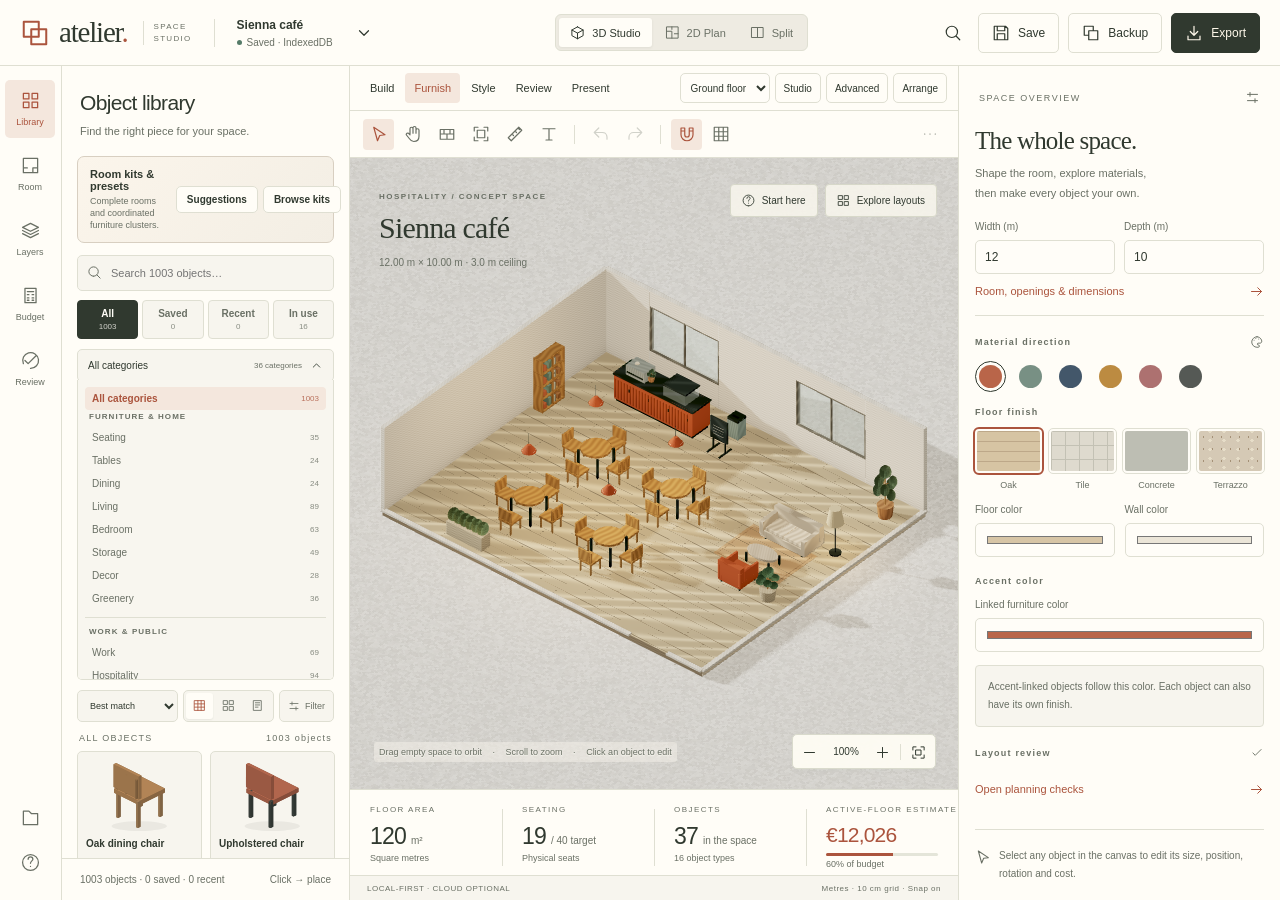
==== index.html @ ac1b15c0 "Publish Atelier Space Studio 12.1.1" ====
<!doctype html>
<html lang="en">
<head><meta charset="utf-8"><meta name="viewport" content="width=device-width, initial-scale=1, viewport-fit=cover"><meta name="theme-color" content="#f7f5ee"><meta name="description" content="Atelier Space Studio 12.1.1 — Usability & Workflow Release with hardened project recovery, export preflight, accessibility, context actions, keyboard consistency, mobile refinement and release diagnostics while preserving backwards-compatible V10 projects."><title>Atelier — Space Studio 12.1.1</title><link rel="icon" href="data:image/svg+xml,%3Csvg xmlns='http://www.w3.org/2000/svg' viewBox='0 0 64 64'%3E%3Crect width='64' height='64' rx='12' fill='%23b96549'/%3E%3Cpath d='M14 14h25v25H14zM26 26h25v25H26z' fill='none' stroke='%23fff7e6' stroke-width='3'/%3E%3C/svg%3E"><style>:root{--paper:#f7f5ee;--surface:#fffdf7;--muted:#eeebe2;--ink:#30392f;--sub:#6a7065;--line:#dfdfd2;--accent:#ab543d;--accent-soft:#f4e7dd;--good:#557b68;--danger:#a54634;--shadow:0 8px 30px #30392f12;font-family:Arial,'Helvetica Neue',sans-serif;font-size:13px;color:var(--ink);font-synthesis:none;color-scheme:light}
*{box-sizing:border-box}html,body{margin:0;height:100%;overflow:hidden}body{background:var(--paper)}button,input,select,textarea{font:inherit}button{color:inherit;cursor:pointer}button,a,input,select,textarea{touch-action:manipulation}button{border:0;background:none}button:disabled{opacity:.3;cursor:not-allowed}button:not(:disabled):hover{background-color:var(--muted)}button:focus-visible,a:focus-visible,input:focus-visible,select:focus-visible,textarea:focus-visible,canvas:focus-visible,svg[tabindex]:focus-visible{outline:2px solid var(--accent);outline-offset:3px}input,select,textarea{min-width:0;width:100%;border:1px solid var(--line);border-radius:5px;background:#fffdf8;color:var(--ink);padding:9px 10px;outline-offset:1px}input[type=checkbox]{width:16px;height:16px;accent-color:var(--accent)}input[type=color]{height:34px;padding:3px;width:100%}textarea{resize:vertical;min-height:90px;line-height:1.65}select{cursor:pointer}input[type=number]{font-variant-numeric:tabular-nums}svg{vertical-align:middle;flex-shrink:0}a{color:inherit;text-decoration:none}h1,h2,h3,p{margin:0}h2{font-size:27px;font-weight:500;letter-spacing:-.8px}h3{font-size:15px;font-weight:600}small{font-size:11px}.muted{color:var(--sub)}.tiny{font-size:10px;line-height:1.5}.eyebrow{font-size:9px;font-weight:700;letter-spacing:1.6px;color:var(--sub)}.mono{font-variant-numeric:tabular-nums;letter-spacing:-.2px}.btn{display:inline-flex;align-items:center;justify-content:center;gap:8px;padding:10px 13px;border:1px solid var(--line);border-radius:5px;font-size:12px;font-weight:500;background:var(--surface);min-height:37px;white-space:nowrap}.btn.primary{background:var(--ink);border-color:var(--ink);color:#fff9eb}.btn.primary:hover{background:#46503e}.btn.accent{background:var(--accent);border-color:var(--accent);color:white}.btn.danger{color:var(--danger)}.btn.full{width:100%}.icon-btn{display:inline-flex;align-items:center;justify-content:center;width:32px;height:32px;border-radius:5px;flex-shrink:0}.divider{height:1px;background:var(--line);margin:18px 0}.app{height:100vh;height:100dvh;display:flex;flex-direction:column}.topbar{display:flex;align-items:center;height:66px;flex-shrink:0;border-bottom:1px solid var(--line);background:var(--surface);padding:0 20px;gap:22px;z-index:21}.brand{display:flex;align-items:center;gap:9px;white-space:nowrap}.brand>span:nth-child(2){font-family:Georgia,serif;font-size:29px;letter-spacing:-1.2px;line-height:1}.brand-dot{color:var(--accent)}.brand small{font-size:8px;letter-spacing:1.3px;line-height:1.5;border-left:1px solid var(--line);padding-left:10px;margin-left:6px;color:var(--sub)}#logo{color:var(--accent)}.top-divider{width:1px;height:28px;background:var(--line)}.project-switch{display:flex;align-items:center;gap:22px;min-width:190px;text-align:left;padding:7px 0;border-radius:4px}.project-switch-label{display:flex;flex-direction:column;gap:5px}.project-switch strong{font-size:12px;font-weight:600;max-width:210px;white-space:nowrap;overflow:hidden;text-overflow:ellipsis}.project-switch-label>span{font-size:10px;color:var(--sub)}#save-status.ok:before{content:'';display:inline-block;width:5px;height:5px;background:var(--good);border-radius:50%;margin:0 5px 1px 0}#save-status.error{color:var(--danger)}.view-switch{display:flex;margin-left:auto;margin-right:auto;gap:2px;background:var(--muted);border:1px solid var(--line);padding:3px;border-radius:6px}.view-switch button{display:flex;align-items:center;justify-content:center;gap:7px;padding:7px 11px;font-size:11px;white-space:nowrap;border-radius:3px;color:var(--sub)}.view-switch button[aria-pressed=true]{background:var(--surface);color:var(--ink);box-shadow:0 1px 3px #30392f12}.view-switch svg{width:15px;height:15px}.top-actions{display:flex;align-items:center;gap:9px}.workspace{display:grid;grid-template-columns:62px 264px minmax(0,1fr) 284px;flex:1;min-height:0}.rail{background:var(--surface);border-right:1px solid var(--line);display:flex;flex-direction:column;justify-content:space-between;padding:14px 5px 12px;z-index:20}.rail button{width:50px;min-height:58px;border-radius:5px;display:flex;align-items:center;justify-content:center;flex-direction:column;gap:7px;margin-bottom:7px;color:var(--sub);font-size:9px}.rail button.active{background:var(--accent-soft);color:var(--accent)}.rail button svg{width:19px;height:19px}.rail-bottom button{min-height:38px}.sidebar{background:var(--surface);border-right:1px solid var(--line);display:flex;flex-direction:column;min-height:0;z-index:15}.sidebar-top{display:flex;align-items:center;justify-content:space-between;padding:24px 18px 16px;flex-shrink:0}.sidebar-top h2{font-size:21px;letter-spacing:-.65px;line-height:1.2}.sidebar-top p{font-size:11px;color:var(--sub);margin-top:8px;line-height:1.5}.sidebar-content{flex:1;min-height:0;overflow:auto;padding:0 15px 15px;scrollbar-width:thin;scrollbar-color:#c9cbbc transparent}.sidebar-footer{flex-shrink:0;border-top:1px solid var(--line);padding:13px 18px;color:var(--sub);font-size:10px;display:flex;align-items:center;justify-content:space-between;min-height:42px}.drawer-close{display:none}.search-field{position:relative;margin-bottom:13px}.search-field svg{position:absolute;left:10px;top:10px;color:var(--sub);width:15px;height:15px}.search-field input{padding-left:33px;background:var(--paper);height:36px;font-size:11px}.search-field .kbd{position:absolute;right:9px;top:11px;font-size:10px;color:#919689}.categories{display:flex;flex-wrap:wrap;gap:5px;margin:0 0 14px}.category{padding:6px 9px;border:1px solid transparent;border-radius:4px;font-size:10px;line-height:1.1;color:var(--sub)}.category.active{background:var(--ink);color:var(--surface)}.category:not(.active){background:var(--paper)}.library-subhead{display:flex;align-items:center;justify-content:space-between;font-size:9px;letter-spacing:1.25px;margin:15px 2px 10px;color:var(--sub)}.library-grid{display:grid;grid-template-columns:1fr 1fr;gap:8px}.asset{content-visibility:auto;contain-intrinsic-size:122px 122px;position:relative;border:1px solid var(--line);border-radius:5px;background:var(--paper);min-width:0;transition:border-color .12s}.asset.selected{border-color:var(--accent);box-shadow:0 0 0 1px var(--accent)}.asset-main{display:block;width:100%;padding:0 8px 9px;text-align:left;border-radius:5px;min-width:0}.asset-main:hover{background:#edece2}.asset-main>svg{width:100%;height:81px;margin:3px 0 1px}.asset-thumb-placeholder{display:block;height:81px;margin:3px 0 1px;border-radius:4px;background:linear-gradient(135deg,#ebe9df,#f4f2e9 52%,#e5e3d8)}.asset-name{display:block;font-size:10px;font-weight:600;line-height:1.35;min-height:27px;margin-top:1px;word-break:normal}.asset-meta{display:flex;justify-content:space-between;align-items:center;font-size:9px;color:var(--sub);gap:2px;margin-top:2px}.favorite{position:absolute;right:4px;top:3px;width:24px;height:24px;display:flex;align-items:center;justify-content:center;color:#999e90;opacity:0;border-radius:3px}.asset:hover .favorite,.favorite.active,.favorite:focus-visible{opacity:1}.favorite.active{color:var(--accent)}.favorite.active svg{fill:var(--accent-soft)}.asset:hover{border-color:#b7bba9}.empty-state{padding:38px 12px;text-align:center;color:var(--sub);line-height:1.8;font-size:12px}.studio{min-width:0;display:flex;flex-direction:column;min-height:0;position:relative}.toolbar{height:47px;display:flex;align-items:center;padding:0 13px;gap:10px;border-bottom:1px solid var(--line);background:var(--surface);z-index:10;flex-shrink:0}.toolset{display:flex;gap:3px}.tool{width:31px;height:31px;display:flex;align-items:center;justify-content:center;border-radius:4px;color:var(--sub)}.tool.active{background:var(--accent-soft);color:var(--accent)}.toolbar-divider{width:1px;height:19px;background:var(--line);flex-shrink:0}.toolbar-right{display:flex;gap:4px;margin-left:auto}.inspector-toggle{display:none}.view-area{flex:1;min-height:0;position:relative;display:flex;background:#eeece5;overflow:hidden}.scene-pane,.plan-pane{height:100%;position:relative;flex:1;min-width:0;overflow:hidden}.scene-pane canvas,.plan-pane>svg{width:100%;height:100%;display:block;touch-action:none}.scene-preview{position:absolute;inset:0;width:100%;height:100%;pointer-events:none}.plan-pane{display:none;background:#f1f0e7}.view-area[data-mode="2d"] .scene-pane{display:none}.view-area[data-mode="2d"] .plan-pane{display:block}.view-area[data-mode=split] .scene-pane,.view-area[data-mode=split] .plan-pane{display:block;width:50%}.view-area[data-mode=split] .plan-pane{border-left:1px solid #ced1c1}.pane-label{position:absolute;left:19px;top:19px;display:none;align-items:center;gap:6px;font-size:8px;letter-spacing:1.3px;color:var(--sub);pointer-events:none}.view-area[data-mode=split] .pane-label{display:flex}.view-area[data-mode=split] .canvas-heading{display:none}.view-area[data-mode=split] .canvas-top-actions{top:43px}.tiny-square{width:5px;height:5px;background:var(--accent)}.canvas-heading{position:absolute;left:29px;top:29px;pointer-events:none}.canvas-heading .eyebrow{font-size:8px;letter-spacing:1.5px}.canvas-heading h1{font-family:Georgia,serif;font-weight:400;font-size:30px;letter-spacing:-.8px;margin:9px 0 9px;max-width:430px;white-space:nowrap;overflow:hidden;text-overflow:ellipsis}.canvas-heading>span:last-child{font-size:10px;color:var(--sub)}.canvas-top-actions{position:absolute;right:21px;top:26px;display:flex;gap:7px}.canvas-chip{display:flex;align-items:center;gap:7px;padding:9px 11px;background:#f8f6eddd;border:1px solid #d7d8c9;border-radius:4px;font-size:10px}.canvas-chip svg{width:13px;height:13px}.canvas-bottom{position:absolute;bottom:20px;left:24px;right:22px;display:flex;justify-content:space-between;align-items:center;gap:10px;pointer-events:none}.canvas-hint{font-size:9px;color:var(--sub);text-shadow:0 1px 1px #f8f7ef;background:#f3f1e888;padding:5px;border-radius:3px}.canvas-hint span{margin:0 8px}.zoom-controls{display:flex;align-items:center;gap:1px;background:#fffdf5ed;border:1px solid #d9dacc;border-radius:5px;padding:3px;pointer-events:auto;box-shadow:0 2px 8px #38433206}.zoom-controls button{display:flex;width:27px;height:27px;align-items:center;justify-content:center;border-radius:3px}.zoom-controls button svg{width:15px;height:15px}.zoom-controls>span:not(.zoom-divider){font-size:10px;min-width:44px;text-align:center;font-variant-numeric:tabular-nums}.zoom-divider{height:16px;width:1px;background:var(--line);margin:0 3px}.active-tool-hint{position:absolute;left:50%;top:20px;transform:translateX(-50%);background:var(--ink);color:#fff9ec;padding:9px 14px;border-radius:4px;font-size:11px;max-width:75%;text-align:center;z-index:4;box-shadow:var(--shadow);pointer-events:none}.selection-tools{position:absolute;left:50%;bottom:66px;transform:translateX(-50%);display:flex;align-items:center;gap:4px;padding:5px 7px;background:var(--surface);border:1px solid var(--line);box-shadow:var(--shadow);border-radius:5px;z-index:4}.selection-tools .selection-name{font-size:10px;padding:0 8px;max-width:150px;overflow:hidden;white-space:nowrap;text-overflow:ellipsis}.selection-tools button{width:30px;height:30px;display:flex;align-items:center;justify-content:center;border-radius:3px}.selection-tools svg{width:15px;height:15px}.metrics{display:grid;grid-template-columns:repeat(4,1fr);background:var(--surface);height:86px;border-top:1px solid var(--line);flex-shrink:0}.metric{padding:15px 20px;position:relative;min-width:0}.metric+.metric:before{content:'';position:absolute;left:0;top:19px;bottom:18px;width:1px;background:var(--line)}.metric-label{font-size:8px;letter-spacing:1.45px;color:var(--sub);text-transform:uppercase;margin-bottom:9px;white-space:nowrap}.metric-value{font-size:23px;letter-spacing:-.8px;font-weight:400;white-space:nowrap}.metric-value small{font-size:10px;letter-spacing:0;color:var(--sub);margin-left:5px}.metric-note{font-size:9px;color:var(--sub);margin-top:3px}.metric-total .metric-value{color:var(--accent);font-size:21px}.metric .bar{margin-top:6px;height:3px}.statusbar{height:25px;background:var(--paper);border-top:1px solid var(--line);display:flex;align-items:center;justify-content:space-between;padding:0 17px;font-size:8px;color:var(--sub);letter-spacing:.5px;flex-shrink:0}.inspector{display:flex;flex-direction:column;background:var(--surface);border-left:1px solid var(--line);min-height:0;z-index:15}.inspector-head{padding:20px 20px 15px;display:flex;align-items:center;justify-content:space-between;font-size:9px;letter-spacing:1.5px;color:var(--sub);height:58px;flex-shrink:0}.inspector-head svg{width:15px;height:15px}.inspector-close{display:none}.inspector-content{overflow:auto;padding:0 19px 20px;scrollbar-width:thin;scrollbar-color:#c9cbbc transparent}.inspector-hero{padding:3px 0 16px}.inspector-hero h2{font-family:Georgia,serif;font-size:25px;font-weight:400;margin-bottom:9px}.inspector-hero p{font-size:11px;line-height:1.8;color:var(--sub)}.section-label{font-size:9px;font-weight:600;letter-spacing:1.2px;margin:19px 0 12px;color:var(--sub);display:flex;align-items:center;justify-content:space-between}.section-label button{font-size:10px;font-weight:400;letter-spacing:0;color:var(--accent)}.fields{display:grid;grid-template-columns:1fr 1fr;gap:12px 9px}.fields.three{grid-template-columns:repeat(3,1fr)}.field{display:flex;flex-direction:column;gap:6px;min-width:0}.field.full{grid-column:1/-1}.field>span{font-size:10px;color:var(--sub);line-height:1.4}.field input,.field select{font-size:12px;padding:8px 9px;height:34px}.field small{font-size:9px;line-height:1.6;color:var(--sub)}.data-row{display:flex;justify-content:space-between;gap:12px;padding:7px 0;font-size:11px;align-items:baseline}.data-row>span:first-child{color:var(--sub)}.data-row strong{font-weight:500;white-space:nowrap}.data-row.total{border-top:1px solid var(--line);padding-top:13px;margin-top:8px;font-size:14px}.bar{height:4px;background:#e4e5d9;border-radius:2px;overflow:hidden}.bar>span{height:100%;display:block;background:var(--accent)}.note{font-size:10px;line-height:1.8;color:var(--sub);padding:12px;background:var(--paper);border:1px solid var(--line);border-radius:4px;margin-top:13px}.note.warning{border-color:#d5b39f;background:#f6eae0;color:#865136}.note>strong{color:var(--ink)}.palette-list{display:flex;gap:9px;margin-bottom:8px}.palette-swatch{width:31px;height:31px;border-radius:50%;padding:3px;display:flex;border:1px solid transparent}.palette-swatch.active{border-color:var(--ink)}.palette-swatch span{display:block;width:100%;height:100%;border-radius:50%}.finish-list{display:grid;grid-template-columns:repeat(4,1fr);gap:7px}.finish{display:flex;flex-direction:column;gap:7px;align-items:center;padding:0;border-radius:3px;font-size:9px;color:var(--sub)}.finish-sample{display:block;width:100%;height:44px;border:2px solid var(--surface);outline:1px solid var(--line);border-radius:4px;background:#d0b895}.finish.active .finish-sample{outline:2px solid var(--accent)}.finish[data-finish=oak] .finish-sample{background:repeating-linear-gradient(0deg,#d6c4a3 0 9px,#bda889 9px 10px)}.finish[data-finish=tile] .finish-sample{background-color:#dedace;background-image:linear-gradient(#c3c1b4 1px,transparent 1px),linear-gradient(90deg,#c3c1b4 1px,transparent 1px);background-size:14px 14px}.finish[data-finish=concrete] .finish-sample{background:#bdbeb3}.finish[data-finish=terrazzo] .finish-sample{background-color:#d5c9b5;background-image:radial-gradient(#a49076 1px,transparent 1px),radial-gradient(#e6ddc8 2px,transparent 2px);background-size:9px 12px,14px 9px;background-position:0 0,4px 5px}.color-pair{display:grid;grid-template-columns:1fr 1fr;gap:10px;margin-top:13px}.check-row{display:flex;align-items:center;gap:8px;font-size:11px;color:var(--sub);padding:8px 0}.object-hero{display:flex;gap:8px;align-items:center;margin-bottom:12px}.object-hero>svg{width:91px;height:77px;background:var(--paper);border-radius:4px}.object-hero>div{min-width:0}.object-hero h3{font-size:14px;line-height:1.5;font-weight:500}.object-hero p{font-size:10px;color:var(--sub);margin-top:6px;line-height:1.5}.action-row{display:flex;gap:7px;margin-top:13px}.action-row>.btn{flex:1;font-size:10px;padding:8px}.hint-block{display:flex;gap:8px;align-items:flex-start;margin-top:22px;padding-top:17px;border-top:1px solid var(--line);color:var(--sub);font-size:10px;line-height:1.8}.hint-block svg{margin-top:2px;width:16px;height:16px}.layer-filters{display:flex;flex-direction:column;gap:5px;margin-bottom:16px}.layer-filter{display:flex;align-items:center;justify-content:space-between;padding:9px 10px;background:var(--paper);border-radius:4px;font-size:11px}.layer-filter.off{opacity:.5}.layer-filter span{display:flex;gap:8px;align-items:center}.layer-filter svg{width:14px;height:14px}.object-row{display:flex;gap:5px;align-items:center;border-bottom:1px solid var(--line);padding:5px 0}.object-row.selected{background:var(--accent-soft)}.object-row-main{flex:1;min-width:0;text-align:left;padding:8px 6px;display:flex;align-items:center;gap:7px}.object-row-main strong{font-size:10px;font-weight:500;display:block;overflow:hidden;text-overflow:ellipsis;white-space:nowrap}.object-row-main small{font-size:9px;display:block;color:var(--sub);margin-top:5px}.object-row-main>span{min-width:0}.object-row .icon-btn{width:25px;height:30px}.object-row .icon-btn svg{width:13px;height:13px}.object-dot{width:8px;height:8px;border-radius:2px;flex-shrink:0}.issue{padding:12px 10px;border:1px solid #dcc6b4;border-radius:4px;margin:9px 0;background:#f9f2e8;cursor:pointer;text-align:left;display:block;width:100%}.issue strong{display:block;font-size:11px;line-height:1.6;font-weight:500}.issue p{font-size:10px;line-height:1.65;margin-top:5px;color:var(--sub)}.issue .tag{font-size:8px;letter-spacing:1px;color:#9b644b;margin-bottom:6px;display:block;text-transform:uppercase}.opening-row{display:flex;align-items:center;gap:4px;border-bottom:1px solid var(--line);padding:7px 0}.opening-row>.opening-main{flex:1;text-align:left;padding:4px 1px}.opening-row strong{font-weight:500;font-size:11px;display:block}.opening-row small{display:block;font-size:9px;color:var(--sub);margin-top:5px}.budget-schedule{margin-top:15px}.budget-item{display:flex;justify-content:space-between;gap:8px;padding:7px 0;font-size:10px;border-bottom:1px solid var(--line);line-height:1.5}.budget-item>span:first-child{max-width:145px}.budget-item>span:last-child{white-space:nowrap}.info-link{display:flex;justify-content:space-between;align-items:center;font-size:11px;color:var(--accent);padding:10px 0;width:100%;text-align:left}.select-grid{display:grid;grid-template-columns:1fr 1fr;gap:7px}.select-grid .btn{font-size:10px;padding:8px 3px}.kbd{font:10px Arial;padding:2px 4px;background:#eeeee4;border:1px solid var(--line);border-radius:3px;color:var(--sub);white-space:nowrap}.shortcut-row{display:flex;justify-content:space-between;gap:15px;border-bottom:1px solid var(--line);padding:12px 0;font-size:12px}.drawer-backdrop{display:none}.mobile-nav{display:none}dialog{width:min(840px,calc(100vw - 36px));max-height:calc(100dvh - 48px);padding:0;border:1px solid var(--line);border-radius:9px;background:var(--surface);color:var(--ink);box-shadow:0 25px 90px #20271f42;overflow:auto}dialog::backdrop{background:#31382b70;backdrop-filter:blur(3px)}.dialog-header{display:flex;justify-content:space-between;align-items:flex-start;gap:20px;padding:26px 28px 20px;border-bottom:1px solid var(--line);position:sticky;top:0;background:var(--surface);z-index:2}.dialog-header h2{margin-top:10px}.dialog-header .icon-btn{margin-top:2px}.dialog-content{padding:22px 28px 28px}.dialog-content .lead{color:var(--sub);font-size:12px;line-height:1.8;margin-bottom:19px}.dialog-actions{display:flex;gap:10px;justify-content:flex-end;margin-top:24px}.template-grid{display:grid;grid-template-columns:repeat(3,1fr);gap:13px}.template-card{border:1px solid var(--line);border-radius:5px;overflow:hidden;display:block;text-align:left;padding:0;background:var(--paper)}.template-card .template-preview{display:block;width:100%;height:129px;padding:10px;background:#efede2;border-bottom:1px solid var(--line)}.template-card svg{width:100%;height:100%}.template-card .template-info{padding:13px;display:block}.template-card strong{display:block;font-size:12px;font-weight:500;line-height:1.5}.template-card small{font-size:9px;color:var(--sub);display:block;line-height:1.6;margin-top:5px}.template-card .tag{font-size:8px;letter-spacing:1px;color:var(--accent);display:block;margin-bottom:5px}.project-card{border:1px solid var(--line);border-radius:5px;padding:13px;display:flex;align-items:center;gap:18px;margin-top:11px}.project-card svg{width:90px;height:70px;flex-shrink:0}.project-card-main{flex:1;min-width:0}.project-card strong{font-size:13px;font-weight:500;line-height:1.5}.project-card p{font-size:10px;color:var(--sub);margin-top:6px;line-height:1.7}.project-card-actions{display:flex;gap:7px}.export-grid{display:grid;grid-template-columns:1fr 1fr;gap:12px}.export-option{display:flex;text-align:left;gap:13px;border:1px solid var(--line);padding:18px 15px;border-radius:5px;background:var(--paper);min-width:0}.export-option>svg{width:23px;height:23px;color:var(--accent);margin-top:2px}.export-option strong{display:block;font-size:13px;font-weight:500}.export-option small{display:block;font-size:10px;line-height:1.7;color:var(--sub);margin-top:7px}.compare-table{width:100%;border-collapse:collapse;margin-top:20px;font-size:12px}.compare-table th,.compare-table td{padding:13px 10px;text-align:left;border-bottom:1px solid var(--line);line-height:1.5}.compare-table th{font-weight:500;background:var(--paper)}.command-list{display:flex;flex-direction:column;margin-top:16px;max-height:420px;overflow:auto}.command{display:flex;align-items:center;text-align:left;gap:12px;padding:13px;border-radius:4px;min-height:43px}.command span{flex:1}.command svg{width:17px;height:17px;color:var(--sub)}.toast{position:fixed;bottom:40px;left:50%;transform:translateX(-50%) translateY(150%);opacity:0;pointer-events:none;background:var(--ink);color:var(--surface);border-radius:5px;padding:12px 18px;max-width:min(540px,90vw);font-size:12px;line-height:1.6;z-index:100;box-shadow:var(--shadow);transition:opacity .18s,transform .18s}.toast.show{opacity:1;transform:translateX(-50%) translateY(0)}[hidden]{display:none!important}.webgl-message{position:absolute;left:10%;right:10%;top:45%;padding:20px;line-height:1.7;background:var(--surface);border:1px solid var(--line);border-radius:5px;font-size:13px}
@media(min-width:1500px){.workspace{grid-template-columns:64px 280px minmax(0,1fr) 294px}.sidebar-top{padding-left:21px}.sidebar-content{padding-left:18px;padding-right:18px}.asset-main>svg{height:89px}.canvas-heading{top:32px;left:34px}.metrics{height:91px}.metric{padding:17px 24px}}
@media(max-width:1250px){.workspace{grid-template-columns:58px 244px minmax(0,1fr)}.inspector{display:none;position:fixed;top:66px;right:0;bottom:0;width:294px;box-shadow:-7px 0 35px #30392f15;z-index:32}.show-inspector .inspector{display:flex}.inspector-toggle{display:flex}.inspector-close{display:flex}.inspector-mark{display:none}.show-inspector .drawer-backdrop{display:block}.topbar{gap:14px;padding:0 16px}.brand small{display:none}.project-switch{min-width:160px}.top-divider{display:none}.view-switch button{padding:7px 9px}.canvas-hint{max-width:50%;line-height:1.7}.drawer-backdrop{position:fixed;inset:66px 0 0;background:#31382b25;z-index:30}.metric{padding:15px}.metric-value{font-size:22px}.search-command{display:none}}
@media(max-width:920px){.topbar{gap:10px}.project-switch{min-width:130px;gap:10px}.project-switch strong{max-width:150px}.brand>span:nth-child(2){font-size:26px}.brand #logo{display:none}.view-switch button{padding:7px 9px}.view-switch svg{display:none}.top-actions .backup-button{display:none}.canvas-heading h1{font-size:26px}.canvas-top-actions{top:110px;right:18px}.metrics{height:78px}.metric{padding:14px 11px}.metric-value{font-size:20px}.metric-value small{font-size:9px}.metric-total .metric-value{font-size:18px}.canvas-hint{display:none}.canvas-bottom{justify-content:flex-end}.toolbar{padding:0 10px;gap:7px}.toolset{gap:2px}.tool{width:29px}.canvas-heading{left:22px;top:25px}}
@media(max-width:760px){.topbar{height:59px;padding:0 12px;gap:10px}.brand>span:nth-child(2){font-size:25px}.project-switch{flex:1;min-width:0;gap:5px}.project-switch strong{max-width:145px;font-size:11px}.project-switch-label{gap:4px}.project-switch-label>span{font-size:9px}.top-actions .btn{padding:8px 10px;min-height:35px}.top-actions .btn svg{width:15px}.top-actions .btn span:last-child{display:none}.view-switch{margin:0;gap:0;padding:2px}.view-switch button{padding:8px;font-size:10px}.view-switch button span:last-child{font-size:0}.view-switch button span:last-child:after{font-size:10px;content:'3D'}.view-switch button[data-view='2d'] span:last-child:after{content:'2D'}.split-button{display:none!important}.workspace{grid-template-columns:minmax(0,1fr)}.rail{display:none}.sidebar{display:none;position:fixed;top:59px;left:0;bottom:62px;width:min(310px,88vw);z-index:33;box-shadow:8px 0 30px #30392f20}.show-library .sidebar{display:flex}.show-library .drawer-backdrop{display:block}.drawer-close{display:flex}.drawer-backdrop{top:59px;bottom:62px;z-index:30}.inspector{top:59px;bottom:62px;z-index:33;width:min(315px,88vw)}.toolbar{height:47px;gap:8px;padding:0 10px}.tool{width:32px;height:34px}.toolbar-divider{margin:0 1px}.toolbar .toolset{gap:3px}.toolbar-right{gap:0}.toolbar-right>.tool:last-child{display:none}.metrics{height:70px}.metric{padding:12px 13px}.metric-label{font-size:7px;letter-spacing:1px;margin-bottom:7px}.metric-value{font-size:19px}.metric-value small{font-size:8px;display:none}.metric-total .metric-value{font-size:18px}.metric-note{font-size:8px}.metric .bar{display:none}.metrics .metric+.metric:before{top:14px;bottom:14px}.statusbar{height:22px;padding:0 12px;font-size:7px;letter-spacing:.2px}.mobile-nav{display:flex;align-items:center;justify-content:space-around;height:62px;flex-shrink:0;background:var(--surface);border-top:1px solid var(--line);padding-bottom:env(safe-area-inset-bottom,0px);z-index:35}.mobile-nav button{display:flex;align-items:center;justify-content:center;flex-direction:column;gap:5px;font-size:8px;width:57px;height:52px;color:var(--sub);border-radius:4px}.mobile-nav button.active{color:var(--accent);background:var(--accent-soft)}.mobile-nav svg{width:19px;height:19px}.canvas-heading{top:24px;left:21px}.canvas-heading h1{font-size:28px;margin:8px 0}.canvas-heading .eyebrow{font-size:7px}.canvas-heading>span:last-child{font-size:9px}.canvas-top-actions{top:auto;bottom:20px;right:auto;left:14px}.canvas-chip{padding:8px 9px;font-size:9px}.canvas-chip svg{width:12px;height:12px}.canvas-bottom{right:14px;bottom:20px;left:auto}.zoom-controls{padding:2px}.zoom-controls button{width:25px;height:26px}.zoom-controls>span:not(.zoom-divider){min-width:36px;font-size:9px}.selection-tools{bottom:66px;max-width:96%;gap:1px}.selection-tools .selection-name{font-size:9px;max-width:115px}.selection-tools button{width:30px;height:33px}.active-tool-hint{top:115px;max-width:85%;font-size:10px;padding:9px 12px;white-space:normal}.template-grid{grid-template-columns:1fr 1fr;gap:9px}.template-card .template-preview{height:106px}.template-card .template-info{padding:10px}.template-card strong{font-size:11px}.template-card small{font-size:9px}.dialog-header{padding:20px 18px 16px}.dialog-header h2{font-size:23px}.dialog-content{padding:18px}.export-grid{grid-template-columns:1fr}.export-option{padding:14px}.project-card{gap:10px;flex-wrap:wrap}.project-card svg{width:65px;height:54px}.project-card-actions{margin-left:auto}.project-card-actions .btn{font-size:10px;padding:7px 9px}.toast{bottom:79px;font-size:11px}.favorite{opacity:1}.asset-main>svg{height:90px}.fields .field input{min-height:38px}.category{padding:8px 10px}.inspector-head{height:60px}.icon-btn{min-width:34px;min-height:34px}dialog{width:calc(100vw - 24px);max-height:calc(100dvh - 28px)}.sidebar-top{padding:21px 18px 16px}.view-area[data-mode=split] .scene-pane{display:none}.view-area[data-mode=split] .plan-pane{width:100%}.view-area[data-mode=split] .pane-label{display:none}}
@media(max-width:380px){.toolbar{gap:4px;padding:0 5px}.toolbar-divider{margin:0}.tool{width:30px}.toolbar .toolset{gap:1px}.metric{padding:12px 9px}.metric-value{font-size:17px}.metric-total .metric-value{font-size:16px}.canvas-chip{font-size:8px;gap:4px}.brand>span:nth-child(2){font-size:23px}.project-switch strong{max-width:110px}.topbar{gap:8px}}
@media(prefers-reduced-motion:reduce){*,*:before,*:after{transition:none!important;animation:none!important;scroll-behavior:auto!important}}
.sr-only{position:absolute;width:1px;height:1px;padding:0;margin:-1px;overflow:hidden;clip:rect(0,0,0,0);white-space:nowrap;border:0}.dialog-intro{color:var(--sub);font-size:13px;line-height:1.65;margin:0 0 22px}.dialog-actions{display:flex;justify-content:flex-end;gap:9px;margin-top:24px}.form-error{color:var(--danger);font-size:12px;line-height:1.5}.check-line{display:flex;align-items:center;gap:10px;font-size:12px;line-height:1.5;margin:15px 0}.check-line input{accent-color:var(--accent);width:16px;height:16px}.template-grid{display:grid;grid-template-columns:repeat(3,minmax(0,1fr));gap:14px}.template-option{text-align:left;background:var(--paper);border:1px solid var(--line);padding:12px;cursor:pointer;color:var(--ink);border-radius:5px}.template-option:hover{border-color:var(--accent)}.template-preview{height:155px;background:#ede8db;margin:-5px -5px 14px;overflow:hidden}.template-preview>svg{width:100%;height:100%;display:block}.template-option strong{display:block;font-family:Georgia,serif;font-weight:400;font-size:22px;margin:7px 0}.template-option small{display:block;color:var(--sub);font-size:11px}.project-list{display:grid;gap:8px}.project-card{padding:15px;border:1px solid var(--line);display:flex;align-items:center;justify-content:space-between;gap:16px;border-radius:4px}.project-card p{margin:6px 0;font-size:12px;color:var(--sub)}.project-card small{color:var(--sub);font-size:10px}.project-card .action-row{margin:0;flex-shrink:0}.compare-previews{display:grid;grid-template-columns:1fr 1fr;gap:14px}.compare-previews>div{min-width:0}.compare-previews svg{width:100%;height:230px}.compare-table{width:100%;border-collapse:collapse;margin-top:12px;font-size:12px}.compare-table td,.compare-table th{padding:14px 10px;border-bottom:1px solid var(--line);text-align:left}.compare-table th{font-weight:600}.export-grid{display:grid;grid-template-columns:repeat(2,minmax(0,1fr));gap:12px}.export-option{border:1px solid var(--line);background:var(--paper);padding:20px;text-align:left;cursor:pointer;border-radius:5px;display:flex;flex-direction:column;gap:11px;color:var(--ink)}.export-option:hover{border-color:var(--accent);background:#f0ece1}.export-option strong{font-size:15px}.export-option span{font-size:12px;color:var(--sub);line-height:1.5}.command-results{display:grid;gap:2px;max-height:53vh;overflow-y:auto}.command-item{display:flex;align-items:center;gap:12px;padding:14px 10px;background:transparent;border:0;cursor:pointer;text-align:left;color:var(--ink)}.command-item:hover,.command-item:focus-visible{background:var(--cream)}.command-item span{flex:1;font-size:13px}.command-item small{font-size:9px;letter-spacing:.05em;color:var(--sub)}.shortcut-grid{display:grid;grid-template-columns:1fr 1fr;gap:0 24px}.shortcut-grid>div{display:flex;align-items:center;justify-content:space-between;gap:10px;padding:12px 0;border-bottom:1px solid var(--line);font-size:11px}.shortcut-grid kbd{font-size:11px;white-space:nowrap}.shortcut-grid span{color:var(--sub);text-align:right}#export-progress{font-size:12px;color:var(--accent);padding-top:8px}dialog p{line-height:1.6;font-size:13px}@media(max-width:760px){.template-grid{grid-template-columns:1fr 1fr}.template-preview{height:120px}.template-option strong{font-size:18px}.project-card{align-items:flex-start;flex-direction:column}.export-option{padding:14px}.shortcut-grid{grid-template-columns:1fr}.compare-previews svg{height:140px}.compare-table td,.compare-table th{padding:10px 6px;font-size:11px}}@media(max-width:400px){.export-grid{grid-template-columns:1fr}.template-option small{font-size:10px}}

:root{--cream:var(--paper)}

@media(min-width:761px){.view-area[data-mode="2d"] .canvas-heading{display:none}.view-area[data-mode="2d"] .pane-label{display:flex}.view-area[data-mode="2d"] .canvas-top-actions{top:auto;bottom:20px;left:20px;right:auto}.view-area[data-mode="2d"] .canvas-hint{display:none}}@media(max-width:760px){.toolbar{overflow-x:auto;scrollbar-width:none}.toolbar>*{flex-shrink:0}.mobile-nav button{min-width:44px}}
.view-area[data-mode="2d"] .canvas-bottom{left:auto;right:20px}
/* Studio 4: precision workflows, realtime realism controls, architectural editors, accessible dense tables. */
.modebar{display:flex;align-items:center;justify-content:space-between;gap:8px;padding:7px 11px;background:var(--surface);border-bottom:1px solid var(--line);flex-shrink:0;min-height:44px}.studio-modes{display:flex;gap:2px}.studio-modes button{font-size:11px;min-height:30px;padding:6px 9px;border-radius:4px}.studio-modes button[aria-pressed=true]{background:var(--accent-soft);color:var(--accent)}.floor-switch{display:flex;gap:5px;align-items:center;min-width:0}.floor-switch select{max-width:145px;font-size:10px;padding:6px;min-height:30px}.floor-switch .btn{font-size:10px;min-height:30px;padding:5px 8px}.studio-block{margin:15px 0;padding:14px 0;border-top:1px solid var(--line)}.studio-button-grid{display:grid;grid-template-columns:repeat(2,minmax(0,1fr));gap:7px;margin:15px 0}.studio-button-grid .btn{white-space:normal;line-height:1.5;min-height:41px;text-align:left;justify-content:flex-start;font-size:11px}.studio-summary{padding:15px;background:var(--muted);border:1px solid var(--line);border-radius:6px;display:flex;flex-direction:column;gap:7px;font-size:13px;margin-bottom:15px}.studio-summary span{font-size:11px;color:var(--sub)}.workflow-group{margin:16px 0 20px}.workflow-group:first-of-type{margin-top:10px}.workflow-group-head{display:flex;align-items:flex-start;justify-content:space-between;gap:10px;margin:0 2px 8px}.workflow-group-head h3{font-size:12px;letter-spacing:.1px}.workflow-group-head p{max-width:150px;font-size:9px;line-height:1.45;color:var(--sub);text-align:right}.workflow-group .studio-button-grid{margin:8px 0}.workflow-callout{padding:12px 13px;border:1px solid var(--line);border-radius:6px;background:var(--paper);margin:10px 0 16px}.workflow-callout strong{display:block;font-size:11px;margin-bottom:5px}.workflow-callout p{font-size:10px;line-height:1.55;color:var(--sub)}.save-explainer{display:grid;grid-template-columns:repeat(3,minmax(0,1fr));gap:9px;margin:14px 0}.save-explainer article{border:1px solid var(--line);border-radius:6px;background:var(--paper);padding:11px}.save-explainer strong{display:block;font-size:11px;margin-bottom:5px}.save-explainer p{font-size:10px;line-height:1.55;color:var(--sub)}.material-grid{display:grid;grid-template-columns:repeat(2,minmax(0,1fr));gap:8px;margin-top:15px}.material-tile{text-align:left;min-width:0;border:1px solid var(--line);border-radius:5px;padding:6px;background:var(--paper)}.material-tile>span{height:48px;display:block;border-radius:3px;margin-bottom:6px}.material-tile strong{font-size:10px;display:block;line-height:1.45}.material-tile small{display:block;font-size:9px;color:var(--sub);margin-top:3px}.mat-wood{background-image:repeating-linear-gradient(1deg,transparent 0 5px,#403e3820 6px 7px)}.mat-fabric{background-image:repeating-linear-gradient(90deg,#ffffff12 0 1px,transparent 1px 3px),repeating-linear-gradient(0deg,#00000012 0 1px,transparent 1px 3px)}.mat-metal{background-image:linear-gradient(115deg,#ffffff60,transparent,#00000020)}.studio-cards{display:grid;grid-template-columns:repeat(2,minmax(0,1fr));gap:12px}.studio-cards article{border:1px solid var(--line);padding:17px;border-radius:6px;background:var(--paper)}.studio-cards article h3{font-size:16px;margin-bottom:10px}.studio-cards article p{margin:8px 0;color:var(--sub);font-size:12px;line-height:1.6}.studio-cards .btn{font-size:10px;min-height:35px;margin:4px 2px 0 0;white-space:normal}.studio-cards svg{width:100%;height:190px;margin:10px 0}.comparison-grid{display:grid;grid-template-columns:1fr 1fr;gap:15px}.comparison-grid section{min-width:0}.comparison-grid svg{width:100%;height:260px;border:1px solid var(--line);border-radius:5px;background:#eeeade}.comparison-grid h3{margin-bottom:10px}.history-list>div{display:flex;gap:18px;padding:12px 4px;border-bottom:1px solid var(--line);font-size:12px}.history-list time{font-variant-numeric:tabular-nums;color:var(--sub);flex-shrink:0}.history-list strong{font-weight:500}.table-scroll{overflow:auto;max-height:55vh;border:1px solid var(--line);border-radius:6px}.studio-table{border-collapse:collapse;width:100%;font-size:12px}.studio-table th{position:sticky;top:0;background:var(--muted);text-align:left;padding:10px;z-index:1}.studio-table td{padding:4px;border-bottom:1px solid var(--line)}.studio-table input{min-width:90px;padding:8px;font-size:11px}.studio-table td:first-child input{min-width:185px}.command-examples{display:grid;grid-template-columns:1fr 1fr;gap:8px;margin:18px 0}.command-examples code{font-size:11px;background:var(--muted);padding:10px;overflow-wrap:anywhere}.command-code{font-size:12px;background:var(--muted);padding:15px;max-height:40vh;overflow:auto}.review-list{max-height:52vh;overflow:auto}.review-list article,.requirements-list article{padding:16px 0;border-bottom:1px solid var(--line)}.review-list strong{font-size:13px}.review-list p{font-size:12px;line-height:1.65;color:var(--sub);margin:8px 0}.review-list .btn{font-size:10px;min-height:32px;padding:6px 10px}.mood-grid{display:grid;grid-template-columns:repeat(3,minmax(0,1fr));gap:15px}.mood-grid article>span{height:110px;display:block;border-radius:5px}.mood-grid h3{margin:12px 0 5px}.mood-grid p{font-size:12px;line-height:1.6}.guide-grid{display:grid;grid-template-columns:1fr 1fr;gap:22px;margin:20px 0}.guide-grid p{font-size:12px;line-height:1.8;margin-top:8px;color:var(--sub)}.walk-controls{position:absolute;bottom:75px;left:50%;transform:translateX(-50%);padding:9px;background:var(--surface);border:1px solid var(--line);border-radius:6px;white-space:nowrap;z-index:6}.walk-controls>span{font-size:9px;color:var(--sub);display:block;text-align:center;margin-bottom:6px}.walk-controls .btn{min-width:38px;min-height:38px;padding:8px}.presentation-mode .workspace{grid-template-columns:1fr}.presentation-mode .rail,.presentation-mode .sidebar,.presentation-mode .inspector,.presentation-mode .toolbar,.presentation-mode .metrics,.presentation-mode .statusbar{display:none!important}.presentation-mode .canvas-top-actions{display:none}.simple-mode .rail,.simple-mode .statusbar{display:none}.simple-mode .workspace{grid-template-columns:244px minmax(0,1fr) 284px}.simple-mode .studio-modes button:nth-child(4){display:none}
body[data-theme=dark]{--paper:#252624;--surface:#20221f;--muted:#30332e;--ink:#e2e1d5;--sub:#a9b0a1;--line:#43483d;--accent:#dfa58d;--accent-soft:#554039;--good:#abc79b;--danger:#e3a595;color:var(--ink)}body[data-theme=dark] input,body[data-theme=dark] select,body[data-theme=dark] textarea{background:#2c302a;color:var(--ink)}body[data-theme=dark] .btn.primary{background:#d8c5aa;color:#262b24;border-color:#d8c5aa}body[data-theme=dark] .canvas-heading,body[data-theme=dark] .canvas-bottom,body[data-theme=dark] .canvas-chip,body[data-theme=dark] .pane-label{color:#303b2d;--ink:#303b2d;--sub:#65715d}body[data-theme=dark] .asset-main:hover{background:#383c32}body[data-theme=contrast]{--paper:#fff;--surface:#fff;--muted:#e7e7e7;--ink:#000;--sub:#292929;--line:#444;--accent:#863900;--accent-soft:#ffe1c8;--danger:#940000;color:#000}body[data-theme=contrast] button{border-color:#444}body[data-theme=contrast] .canvas-hint{color:#111}
@media(max-width:1250px){.modebar{gap:4px}.studio-modes button{padding:6px 6px;font-size:10px}.floor-switch select{max-width:110px}.simple-mode .workspace{grid-template-columns:244px minmax(0,1fr)}}
@media(max-width:900px){.modebar{flex-wrap:wrap}.floor-switch{flex:1;justify-content:flex-end}.modebar .studio-modes{flex:1;justify-content:space-between}.floor-switch select{max-width:140px}.modebar{padding:6px 9px}}
@media(max-width:760px){.save-explainer{grid-template-columns:1fr}.workflow-group-head{display:block}.workflow-group-head p{max-width:none;text-align:left;margin-top:4px}.modebar{min-height:73px;gap:4px}.studio-modes{width:100%;flex-basis:100%!important}.studio-modes button{min-height:32px;font-size:11px;flex:1}.floor-switch{width:100%;justify-content:space-between}.floor-switch select{flex:1;max-width:none}.floor-switch .btn{min-height:32px;font-size:11px}.studio-cards,.comparison-grid,.guide-grid{grid-template-columns:1fr}.comparison-grid svg{height:210px}.command-examples{grid-template-columns:1fr}.mood-grid{grid-template-columns:repeat(2,minmax(0,1fr))}.simple-mode .workspace{grid-template-columns:minmax(0,1fr)}.walk-controls{bottom:75px}.studio-button-grid .btn{min-height:44px}.material-tile{min-height:95px}.studio-cards .btn{min-height:40px}.canvas-heading{top:18px}.canvas-heading h1{font-size:25px}}

/* V5 intelligence */
.score-grid{display:grid;grid-template-columns:repeat(auto-fit,minmax(120px,1fr));gap:9px;margin:14px 0 18px}.score-grid article{border:1px solid var(--line);border-radius:10px;padding:12px;background:var(--surface-2)}.score-grid strong{display:block;font-family:var(--display,Arial,sans-serif);font-size:21px;line-height:1}.score-grid p{margin:6px 0 0;color:var(--muted);font-size:11px;line-height:1.35}.review-list article.active{outline:2px solid var(--accent);outline-offset:-2px}.intelligence-heatmap{mix-blend-mode:multiply}

/* V7 dedicated viewer mode */
body.viewer-mode .rail,body.viewer-mode .sidebar,body.viewer-mode .inspector,body.viewer-mode .modebar,body.viewer-mode .toolbar,body.viewer-mode .metrics,body.viewer-mode .mobile-nav,body.viewer-mode .drawer-backdrop{display:none!important}body.viewer-mode .workspace{grid-template-columns:1fr!important}body.viewer-mode .studio{grid-column:1!important}body.viewer-mode .view-area{inset:0!important}body.viewer-mode .canvas-heading{top:18px} .connected-review{cursor:pointer}

/* V8 AI */
.ai-render-preview{border:1px solid var(--line);border-radius:14px;overflow:hidden;background:var(--paper-2);margin:10px 0 14px;min-height:180px;display:grid;place-items:center}
.ai-render-preview img{display:block;width:100%;height:auto;max-height:62vh;object-fit:contain}
.variant-mini{border-top:1px solid var(--line-soft);padding-top:10px;margin-top:10px}
.ai-operation-list{display:grid;gap:7px;margin:10px 0}.ai-operation-list code{display:block;padding:8px 10px;border-radius:8px;background:var(--paper-2);border:1px solid var(--line-soft);white-space:pre-wrap;overflow-wrap:anywhere}
.ai-metric-delta{display:grid;grid-template-columns:repeat(5,minmax(0,1fr));gap:8px;margin:12px 0}.ai-metric-delta article{padding:10px;border:1px solid var(--line-soft);border-radius:10px;background:var(--surface-2)}
@media(max-width:760px){.ai-metric-delta{grid-template-columns:repeat(2,minmax(0,1fr))}}
/* V10 platform workspace profiles */
.platform-focus .workspace{grid-template-columns:minmax(0,1fr)}
.platform-focus .rail,.platform-focus .sidebar,.platform-focus .inspector{display:none!important}
.platform-focus .studio{grid-column:1!important}
body[data-density="compact"] .modebar{min-height:38px;padding-top:4px;padding-bottom:4px}
body[data-density="compact"] .studio-modes button,body[data-density="compact"] .floor-switch .btn{min-height:27px;padding:4px 7px;font-size:9px}
body[data-density="compact"] .sidebar-top{padding-top:17px;padding-bottom:11px}
body[data-density="compact"] .asset-main>svg{height:68px}
body[data-density="compact"] .asset-name{min-height:22px;font-size:9px}
body[data-density="compact"] .inspector-content{padding-top:12px}
.modebar [data-studio="mode"][hidden]{display:none!important}

/* V10.6 Object Browser 2.0 */
.workspace{grid-template-columns:62px 288px minmax(0,1fr) 322px}.library-search-row{position:relative}.library-search-row input[type=search]::-webkit-search-cancel-button{-webkit-appearance:none;appearance:none;display:none}.library-search-row .search-field{margin-bottom:9px}.library-search-row .search-field input{padding-right:34px}.search-clear{position:absolute;right:4px;top:4px;width:28px;height:28px;display:flex;align-items:center;justify-content:center;border-radius:4px;color:var(--sub);z-index:2}.library-scope{display:grid;grid-template-columns:repeat(4,minmax(0,1fr));gap:4px;margin-bottom:10px}.library-scope button{min-width:0;padding:7px 3px;border:1px solid var(--line);border-radius:4px;background:var(--paper);font-size:9px;color:var(--sub);line-height:1.15}.library-scope button strong{display:block;color:inherit;font-size:10px;font-weight:600;white-space:nowrap;overflow:hidden;text-overflow:ellipsis}.library-scope button span{display:block;margin-top:2px;font-size:8px;opacity:.78}.library-scope button.active{background:var(--ink);border-color:var(--ink);color:var(--surface)}.library-category-trigger{width:100%;display:flex;align-items:center;gap:8px;justify-content:space-between;padding:9px 10px;border:1px solid var(--line);border-radius:5px;background:var(--paper);font-size:10px;text-align:left}.library-category-trigger>span:first-child{min-width:0;overflow:hidden;text-overflow:ellipsis;white-space:nowrap}.library-category-trigger small{margin-left:auto;color:var(--sub);font-size:8px}.library-category-trigger svg{transition:transform .12s}.library-category-trigger.open svg{transform:rotate(180deg)}.library-tree{border:1px solid var(--line);border-top:0;border-radius:0 0 5px 5px;margin-top:-2px;margin-bottom:10px;padding:7px;background:#f8f6ef;max-height:300px;overflow:auto;scrollbar-width:thin}.library-tree-group+.library-tree-group{border-top:1px solid var(--line);margin-top:7px;padding-top:7px}.library-tree-heading{padding:2px 4px 5px;font-size:8px;letter-spacing:1.05px;font-weight:700;color:var(--sub)}.library-category-row{width:100%;display:flex;align-items:center;justify-content:space-between;gap:8px;padding:6px 7px;border-radius:4px;font-size:10px;text-align:left;color:var(--sub)}.library-category-row:hover{background:var(--muted)}.library-category-row.active{background:var(--accent-soft);color:var(--accent);font-weight:600}.library-category-row b{font-size:8px;font-weight:500;opacity:.8}.library-subcategories{display:flex;flex-wrap:wrap;gap:4px;padding:4px 3px 7px 10px}.library-subcategory{padding:5px 7px;border-radius:4px;background:var(--surface);border:1px solid var(--line);font-size:8px;color:var(--sub)}.library-subcategory.active{background:var(--ink);border-color:var(--ink);color:var(--surface)}.library-browser-toolbar{display:grid;grid-template-columns:minmax(0,1fr) auto auto;align-items:center;gap:5px;margin:10px 0 8px}.library-sort{height:32px;padding:6px 24px 6px 8px;font-size:9px;background:var(--paper)}.library-view-toggle{display:flex;gap:2px;border:1px solid var(--line);background:var(--paper);border-radius:5px;padding:2px}.library-view-toggle button{width:27px;height:26px;border-radius:3px;display:flex;align-items:center;justify-content:center;color:var(--sub)}.library-view-toggle button.active{background:var(--surface);color:var(--accent);box-shadow:0 1px 2px #30392f12}.library-filter-toggle{height:32px;display:flex;align-items:center;gap:5px;padding:0 8px;border:1px solid var(--line);background:var(--paper);border-radius:5px;font-size:9px;color:var(--sub)}.library-filter-toggle.active{border-color:var(--accent);color:var(--accent);background:var(--accent-soft)}.library-filter-count{display:inline-flex;align-items:center;justify-content:center;min-width:16px;height:16px;padding:0 4px;border-radius:8px;background:var(--accent);color:white;font-size:8px}.library-filter-panel{border:1px solid var(--line);border-radius:5px;padding:9px;margin-bottom:9px;background:var(--paper)}.library-filter-grid{display:grid;grid-template-columns:1fr 1fr;gap:7px}.library-filter-grid label{display:block;min-width:0}.library-filter-grid label span{display:block;font-size:8px;letter-spacing:.35px;color:var(--sub);margin:0 0 4px}.library-filter-grid select{height:31px;padding:5px 22px 5px 7px;font-size:9px}.library-filter-actions{display:flex;justify-content:flex-end;margin-top:7px}.library-filter-actions button{font-size:9px;color:var(--accent);padding:5px 2px}.library-active-filters{display:flex;gap:4px;flex-wrap:wrap;margin:0 0 8px}.library-filter-chip{padding:4px 6px;border-radius:10px;background:var(--accent-soft);color:var(--accent);font-size:8px}.library-subhead{margin:11px 2px 8px}.library-subhead span:first-child{white-space:nowrap;overflow:hidden;text-overflow:ellipsis;max-width:70%}.library-grid{grid-template-columns:1fr 1fr}.asset-visual{display:flex;align-items:center;justify-content:center;height:81px;margin:3px 0 1px;overflow:hidden}.asset-visual>svg{width:100%;height:100%;display:block}.asset-copy{display:block;min-width:0}.asset-category{display:none;font-size:8px;color:var(--sub);line-height:1.3;margin-top:2px}.asset-match{background:#dfcf9d55;border-radius:2px;padding:0 1px}.asset-badge{display:none;font-size:8px;padding:2px 5px;border-radius:8px;background:var(--muted);color:var(--sub);white-space:nowrap}.library-grid.library-list{grid-template-columns:1fr;gap:6px}.library-grid.library-list .asset{min-height:76px;contain-intrinsic-size:76px 240px}.library-grid.library-list .asset-main{display:grid;grid-template-columns:70px minmax(0,1fr);align-items:center;gap:8px;padding:5px 31px 5px 5px}.library-grid.library-list .asset-visual{height:62px;margin:0}.library-grid.library-list .asset-name{min-height:0;font-size:10px}.library-grid.library-list .asset-category{display:block}.library-grid.library-list .asset-meta{justify-content:flex-start;gap:8px;margin-top:5px}.library-grid.library-list .asset-meta span+span:before{content:'·';margin-right:8px}.library-grid.library-compact{grid-template-columns:repeat(3,minmax(0,1fr));gap:5px}.library-grid.library-compact .asset{contain-intrinsic-size:93px 80px}.library-grid.library-compact .asset-main{padding:0 5px 6px}.library-grid.library-compact .asset-visual{height:51px;margin:2px 0}.library-grid.library-compact .asset-name{font-size:8px;min-height:23px;line-height:1.25}.library-grid.library-compact .asset-meta{display:none}.library-grid.library-compact .favorite{width:20px;height:20px;right:2px;top:2px}.library-grid.library-compact .favorite svg{width:10px;height:10px}.library-empty-suggestions{display:flex;flex-wrap:wrap;justify-content:center;gap:5px;margin-top:9px}.library-empty-suggestions button{padding:5px 7px;border:1px solid var(--line);background:var(--paper);border-radius:4px;font-size:9px}.library-result-note{font-size:8px;color:var(--sub);margin:-3px 2px 8px;line-height:1.45}
@media(min-width:1500px){.workspace{grid-template-columns:64px 304px minmax(0,1fr) 294px}.library-grid.library-grid-default .asset-visual{height:89px}}
@media(max-width:1250px){.workspace{grid-template-columns:58px 276px minmax(0,1fr)}}
@media(max-width:760px){.sidebar{width:min(334px,92vw)}.library-tree{max-height:34vh}.library-scope button{padding:9px 3px}.library-browser-toolbar{grid-template-columns:minmax(0,1fr) auto auto}.library-filter-panel{padding:10px}.library-filter-grid select{min-height:36px}.library-grid.library-list .asset-main{min-height:76px}.library-grid.library-compact{grid-template-columns:repeat(3,minmax(0,1fr))}}

/* V10.7 Smart Placement: keep the V10.6 wider desktop library from overriding the mobile one-column editor. */
@media(max-width:760px){.workspace{grid-template-columns:minmax(0,1fr)}.studio{grid-column:1;min-width:0}.show-library .studio,.show-inspector .studio{min-width:0}}

/* V10.8 Object Editing & Inspector 2.0 */
.inspector-content{padding:0 16px 22px}.inspector-v2-hero{display:grid;grid-template-columns:86px minmax(0,1fr);gap:11px;align-items:center;padding:2px 0 13px}.inspector-v2-hero>svg{width:86px;height:72px;background:var(--paper);border:1px solid var(--line);border-radius:5px}.inspector-v2-title{min-width:0}.inspector-v2-title h3{font-size:14px;font-weight:600;white-space:nowrap;overflow:hidden;text-overflow:ellipsis}.inspector-v2-title p{font-size:9px;color:var(--sub);line-height:1.55;margin-top:4px}.inspector-badges{display:flex;flex-wrap:wrap;gap:4px;margin-top:7px}.inspector-badge{font-size:8px;line-height:1;padding:5px 6px;border:1px solid var(--line);border-radius:999px;background:var(--paper);color:var(--sub);text-transform:uppercase;letter-spacing:.45px}.inspector-badge.active{border-color:#c99f8b;background:var(--accent-soft);color:var(--accent)}.inspector-card{border:1px solid var(--line);border-radius:6px;background:color-mix(in srgb,var(--surface) 91%,var(--paper));padding:11px;margin-top:9px}.inspector-card .section-label{margin:0 0 10px}.inspector-card+.inspector-card{margin-top:9px}.inspector-card .fields{gap:9px 7px}.inspector-card .fields.three{gap:8px 6px}.inspector-card .field>span{font-size:9px}.inspector-card .field input,.inspector-card .field select{height:32px;padding:6px 8px;font-size:11px}.transform-quick{display:grid;grid-template-columns:repeat(4,minmax(0,1fr));gap:5px;margin-top:9px}.transform-quick .btn{padding:7px 3px;min-height:31px;font-size:9px;white-space:normal;line-height:1.25}.transform-quick.three{grid-template-columns:repeat(3,minmax(0,1fr))}.transform-lock-grid{display:grid;grid-template-columns:1fr 1fr;gap:5px;margin-top:5px}.transform-lock{display:flex;align-items:center;gap:7px;padding:8px;border:1px solid var(--line);border-radius:5px;background:var(--paper);font-size:9px;color:var(--sub);min-width:0}.transform-lock input{flex:0 0 auto}.transform-lock:has(input:checked){border-color:#caa18d;background:var(--accent-soft);color:var(--ink)}.transform-lock:has(input:disabled){opacity:.55}.inspector-link-row{display:flex;align-items:center;justify-content:space-between;gap:8px;margin-top:8px;font-size:9px;color:var(--sub)}.inspector-link-row label{display:flex;align-items:center;gap:7px}.inspector-reset-row{display:grid;grid-template-columns:1fr 1fr;gap:6px;margin-top:8px}.inspector-reset-row .btn{font-size:9px;padding:7px 5px;min-height:31px}.mixed-hint{font-size:9px;color:var(--sub);line-height:1.55;margin-top:8px}.field input::placeholder{color:#9ba094;font-style:italic}.field input:disabled{background:var(--muted);color:var(--sub)}.transform-summary{display:grid;grid-template-columns:repeat(3,1fr);gap:5px;margin-top:7px}.transform-summary span{padding:6px 5px;border-radius:4px;background:var(--paper);border:1px solid var(--line);font-size:8px;color:var(--sub);text-align:center}.transform-summary strong{display:block;color:var(--ink);font-size:10px;margin-bottom:2px}.selection-delta{display:grid;grid-template-columns:repeat(4,minmax(0,1fr));gap:6px}.selection-delta .field>span{text-align:center}.selection-delta .field input{text-align:center}.plan-transform-handle{vector-effect:non-scaling-stroke}.plan-transform-handle.locked{opacity:.32}.inspector-card .action-row{margin-top:8px}.inspector-card .select-grid{gap:5px}.inspector-card .select-grid .btn{min-height:31px}.inspector-v2-footer{display:grid;grid-template-columns:1fr 1fr;gap:6px;margin-top:10px}.inspector-v2-footer .btn{font-size:9px;padding:7px 5px;min-height:32px}.inspector-v2-footer .wide{grid-column:1/-1}.inspector-card legend{display:none}.transform-lock-note{display:flex;gap:7px;align-items:flex-start;font-size:9px;color:var(--sub);line-height:1.55;margin-top:8px}.transform-lock-note svg{width:13px;height:13px;margin-top:1px}.inspector-card .check-row{margin-top:9px}.inspector-card .note{margin-top:8px}.selection-mixed{display:inline-flex;align-items:center;gap:4px;font-size:8px;color:var(--sub);letter-spacing:0;text-transform:none;font-weight:400}.selection-mixed:before{content:'';width:5px;height:5px;border-radius:50%;background:#bda27d}.transform-handle-label{pointer-events:none;font:700 .12px Arial,sans-serif;fill:#87513e;text-anchor:middle;dominant-baseline:central}.inspector-card [data-action="mirror-x"].active,.inspector-card [data-action="mirror-z"].active{background:var(--accent-soft);border-color:#c99f8b;color:var(--accent)}
@media(min-width:761px) and (max-width:1100px){.workspace{grid-template-columns:62px 288px minmax(0,1fr)}.inspector{width:min(360px,92vw)}}@media(max-width:1100px){.metrics{overflow:hidden}.metric{overflow:hidden}.metric-label,.metric-value,.metric-note{overflow:hidden;text-overflow:ellipsis}}
@media(max-width:760px){.inspector{width:min(360px,100vw)}.inspector-content{padding:0 15px 90px}.selection-delta{grid-template-columns:1fr 1fr}.transform-quick{grid-template-columns:1fr 1fr}.inspector-v2-hero{grid-template-columns:74px minmax(0,1fr)}.inspector-v2-hero>svg{width:74px;height:66px}}@media(max-width:760px){.floor-switch{justify-content:flex-start;overflow-x:auto;overscroll-behavior-inline:contain;scrollbar-width:none}.floor-switch::-webkit-scrollbar{display:none}.floor-switch select{flex:0 0 110px;min-width:110px;max-width:110px}.floor-switch .btn{flex:0 0 auto}.metrics{overflow:hidden}.metric{overflow:hidden}.metric-label,.metric-value,.metric-note{overflow:hidden;text-overflow:ellipsis}}

/* V10.9 — Materials & Variants */
.material-browser-toolbar{position:sticky;top:0;z-index:4;background:var(--surface);padding:2px 0 10px;border-bottom:1px solid var(--line);margin-bottom:10px}.material-search{position:relative;margin-bottom:8px}.material-search input{height:36px;padding-left:32px;background:var(--paper);font-size:11px}.material-search svg{position:absolute;left:10px;top:10px;width:15px;height:15px;color:var(--sub)}.material-target-grid{display:grid;grid-template-columns:repeat(3,minmax(0,1fr));gap:5px;margin:8px 0}.material-target{border:1px solid var(--line);background:var(--paper);border-radius:4px;min-height:31px;padding:5px 6px;font-size:9px;line-height:1.25}.material-target.active{background:var(--ink);border-color:var(--ink);color:var(--surface)}.material-target:disabled{opacity:.3}.material-scope-row,.material-category-row{display:flex;gap:5px;overflow:auto;padding:1px 0 7px;scrollbar-width:none}.material-scope-row::-webkit-scrollbar,.material-category-row::-webkit-scrollbar{display:none}.material-pill{flex:0 0 auto;padding:6px 8px;border-radius:999px;border:1px solid var(--line);font-size:9px;background:var(--paper);white-space:nowrap}.material-pill.active{background:var(--accent-soft);border-color:#d9b8a9;color:var(--accent)}.material-browser-summary{display:flex;align-items:center;justify-content:space-between;gap:8px;margin:10px 2px 4px;font-size:9px;color:var(--sub)}.material-grid.v109{grid-template-columns:repeat(2,minmax(0,1fr));margin-top:8px}.material-tile.v109{position:relative;padding:7px}.material-tile.v109 .asset-main{padding:0;text-align:left}.material-tile.v109 span.material-swatch{height:54px;display:block;border-radius:3px;margin-bottom:6px;box-shadow:inset 0 0 0 1px #0000000d}.material-favorite{position:absolute;right:8px;top:8px;width:24px;height:24px;border-radius:50%;display:flex;align-items:center;justify-content:center;background:#fffdf7dd;color:#747b70;border:1px solid #ffffffb8;z-index:2}.material-favorite.active{color:var(--accent)}.material-favorite.active svg{fill:var(--accent-soft)}.material-badges{display:flex;gap:4px;flex-wrap:wrap;margin-top:5px}.material-badge{font-size:8px;padding:2px 5px;border-radius:999px;background:var(--muted);color:var(--sub)}.material-selection-card{border:1px solid var(--line);background:var(--paper);border-radius:6px;padding:10px;margin:9px 0}.material-selection-card strong{font-size:11px;display:block;margin-bottom:6px}.material-slot-list{display:flex;gap:5px;flex-wrap:wrap}.material-slot-chip{display:inline-flex;align-items:center;gap:5px;font-size:9px;padding:4px 6px;border-radius:4px;background:var(--surface);border:1px solid var(--line)}.material-slot-chip i{display:inline-block;width:10px;height:10px;border-radius:50%;border:1px solid #0002}.finish-kit-grid{display:grid;grid-template-columns:1fr;gap:7px;margin:8px 0 14px}.finish-kit{display:grid;grid-template-columns:auto 1fr auto;align-items:center;gap:9px;text-align:left;border:1px solid var(--line);background:var(--paper);padding:8px;border-radius:5px;min-height:54px;width:100%}.finish-kit:hover{border-color:#b7bba9}.finish-kit-swatches{display:flex}.finish-kit-swatches i{width:17px;height:28px;display:block;border:1px solid #fff;margin-left:-4px}.finish-kit-swatches i:first-child{margin-left:0;border-radius:3px 0 0 3px}.finish-kit-swatches i:last-child{border-radius:0 3px 3px 0}.finish-kit strong{font-size:10px;display:block}.finish-kit small{font-size:9px;color:var(--sub);display:block;margin-top:3px;line-height:1.35}.finish-kit .apply{font-size:9px;color:var(--accent)}.finish-variant-row{display:grid;grid-template-columns:minmax(0,1fr) auto;gap:5px;align-items:stretch}.finish-variant-row .finish-kit{min-width:0}.finish-delete{border:1px solid var(--line);background:var(--paper);border-radius:5px;padding:0 10px;color:var(--danger)}.material-empty{grid-column:1/-1;padding:28px 10px;text-align:center;color:var(--sub);line-height:1.65}.material-library-note{font-size:9px;color:var(--sub);line-height:1.55;margin:8px 0}.material-preview-pattern{background-size:32px 32px}.mat-stone{background-image:radial-gradient(circle at 22% 27%,#fff6 0 2px,transparent 3px),radial-gradient(circle at 72% 62%,#0001 0 2px,transparent 3px)}.mat-terrazzo{background-image:radial-gradient(circle,#fff9 0 1.5px,transparent 2px),radial-gradient(circle,#0002 0 1px,transparent 1.5px);background-position:0 0,8px 9px;background-size:13px 13px,17px 17px}.mat-tile{background-image:linear-gradient(#ffffff55 1px,transparent 1px),linear-gradient(90deg,#ffffff55 1px,transparent 1px);background-size:16px 16px}.mat-plaster{background-image:radial-gradient(circle at 20% 30%,#fff4,transparent 35%),radial-gradient(circle at 75% 70%,#0001,transparent 32%)}.mat-glass{background-image:linear-gradient(130deg,#ffffff80,transparent 35%,#ffffff30 70%,transparent)}
@media(max-width:760px){.material-target-grid{grid-template-columns:repeat(2,minmax(0,1fr))}.material-grid.v109{grid-template-columns:repeat(2,minmax(0,1fr))}.finish-kit{grid-template-columns:auto 1fr}.finish-kit .apply{display:none}}

/* V11.0 — Parametric Objects */
.parametric-card{border-color:#c9c7b7;background:linear-gradient(180deg,#fffdf8,#f7f4ea)}.parametric-heading{display:flex;align-items:flex-start;justify-content:space-between;gap:10px;margin-bottom:9px}.parametric-heading strong{font-size:11px}.parametric-heading p{font-size:9px;color:var(--sub);line-height:1.4;margin:2px 0 0}.parametric-family-badge{flex:0 0 auto;padding:4px 7px;border-radius:999px;background:var(--ink);color:var(--surface);font-size:8px;letter-spacing:.35px;text-transform:uppercase}.parametric-presets{display:grid;grid-template-columns:repeat(3,minmax(0,1fr));gap:5px;margin:8px 0 10px}.parametric-presets button{min-width:0;min-height:35px;padding:6px 5px;border:1px solid var(--line);border-radius:4px;background:var(--surface);font-size:8px;line-height:1.2;color:var(--ink)}.parametric-presets button:hover{border-color:var(--accent);color:var(--accent)}.parametric-fields{display:grid;grid-template-columns:repeat(2,minmax(0,1fr));gap:8px}.parametric-toggle-grid{display:grid;grid-template-columns:repeat(2,minmax(0,1fr));gap:5px;margin-top:8px}.parametric-toggle{display:flex;align-items:center;gap:7px;padding:7px;border:1px solid var(--line);border-radius:4px;background:var(--surface);font-size:9px}.parametric-summary{display:flex;gap:5px;flex-wrap:wrap;margin:8px 0}.parametric-chip{padding:3px 6px;border-radius:999px;background:var(--accent-soft);color:var(--accent);font-size:8px}.asset-parametric{position:absolute;left:6px;top:6px;padding:2px 5px;border-radius:999px;background:#30392fe6;color:#fffdf7;font-size:7px;letter-spacing:.5px;z-index:2}.parametric-actions{display:flex;gap:5px;margin-top:9px}.parametric-actions .btn{flex:1;font-size:8px}.parametric-note{font-size:8px;color:var(--sub);line-height:1.45;margin-top:8px}@media(max-width:760px){.parametric-fields{grid-template-columns:1fr 1fr}.parametric-presets{grid-template-columns:repeat(3,minmax(0,1fr))}}

/* V11.1 Object Relationships & Groups */
.relationship-card{border:1px solid var(--line);border-radius:6px;background:var(--paper);padding:12px;margin:12px 0}.relationship-head{display:flex;align-items:flex-start;justify-content:space-between;gap:10px}.relationship-head strong{font-size:12px}.relationship-head p{font-size:10px;color:var(--sub);margin-top:4px;line-height:1.45}.relationship-badge{font-size:8px;font-weight:800;letter-spacing:1px;border:1px solid var(--line);border-radius:999px;padding:4px 7px;background:var(--surface);white-space:nowrap}.relationship-tree{display:flex;flex-wrap:wrap;gap:5px;margin-top:9px}.relationship-chip{font-size:9px;border:1px solid var(--line);background:var(--surface);border-radius:999px;padding:4px 7px;color:var(--sub)}.relationship-chip.current{border-color:var(--accent);color:var(--accent);background:var(--accent-soft)}.relationship-actions{display:grid;grid-template-columns:1fr 1fr;gap:6px;margin-top:10px}.relationship-actions .btn{min-width:0;padding:8px 7px;font-size:10px}.studio-tree{display:grid;gap:6px}.studio-tree-row{border:1px solid var(--line);border-radius:5px;background:var(--paper);padding:9px 10px}.studio-tree-row .tree-line{display:flex;align-items:center;justify-content:space-between;gap:8px}.studio-tree-row small{display:block;color:var(--sub);margin-top:4px}.studio-tree-indent{display:inline-block;width:calc(var(--depth,0) * 14px)}

/* V11.2 — Presets & Room Kits */
.library-kit-banner{display:flex;align-items:center;justify-content:space-between;gap:10px;padding:11px 12px;margin-bottom:12px;border:1px solid #d8cfc1;border-radius:7px;background:linear-gradient(135deg,#fbf5eb,#f3eee4)}.library-kit-banner strong{display:block;font-size:11px}.library-kit-banner span{display:block;font-size:9px;color:var(--sub);margin-top:3px;line-height:1.35}.library-kit-banner button{flex:0 0 auto;padding:7px 10px;border:1px solid var(--line);border-radius:5px;background:var(--surface);font-size:10px;font-weight:600}.room-kit-toolbar{display:grid;grid-template-columns:minmax(0,1fr) 170px 150px;gap:8px;margin-bottom:14px}.room-kit-toolbar input,.room-kit-toolbar select{height:38px}.room-kit-grid{display:grid;grid-template-columns:repeat(3,minmax(0,1fr));gap:12px}.room-kit-card{border:1px solid var(--line);background:var(--surface);border-radius:8px;overflow:hidden;min-width:0;display:flex;flex-direction:column}.room-kit-card[hidden]{display:none}.room-kit-card-preview{height:145px;background:#f3f1e8;border-bottom:1px solid var(--line);padding:8px}.room-kit-card-preview svg{width:100%;height:100%;display:block}.room-kit-card-body{padding:11px;display:flex;flex-direction:column;gap:7px;flex:1}.room-kit-card-head{display:flex;align-items:flex-start;justify-content:space-between;gap:8px}.room-kit-card h3{font-size:13px;line-height:1.25}.room-kit-card p{font-size:10px;line-height:1.5;color:var(--sub)}.room-kit-badge{display:inline-flex;padding:3px 5px;border-radius:4px;background:var(--muted);font-size:8px;font-weight:700;letter-spacing:.65px;white-space:nowrap}.room-kit-card-meta{display:flex;flex-wrap:wrap;gap:5px;margin-top:auto}.room-kit-card-meta span{font-size:8px;color:var(--sub);padding:3px 5px;background:var(--paper);border-radius:4px}.room-kit-card .btn{margin-top:2px}.room-kit-empty{grid-column:1/-1;padding:35px 12px;text-align:center;color:var(--sub)}.room-kit-detail{display:grid;grid-template-columns:minmax(0,1.1fr) minmax(300px,.9fr);gap:18px;align-items:start}.room-kit-detail-preview{border:1px solid var(--line);border-radius:8px;background:#f3f1e8;padding:12px;min-height:330px}.room-kit-detail-preview svg{display:block;width:100%;height:310px}.room-kit-detail-copy{display:flex;flex-direction:column;gap:12px}.room-kit-stats{display:grid;grid-template-columns:repeat(4,1fr);gap:6px}.room-kit-stats span{background:var(--paper);border:1px solid var(--line);padding:8px;border-radius:5px;font-size:9px;color:var(--sub)}.room-kit-stats strong{display:block;font-size:13px;color:var(--ink);margin-bottom:2px}.room-kit-warning{padding:9px 10px;border-radius:5px;background:#fff5e6;border:1px solid #ead8ba;font-size:10px;line-height:1.5;color:#6c5a3f}.room-kit-section-title{font-size:9px;font-weight:700;letter-spacing:1.15px;color:var(--sub);margin-bottom:5px}.room-kit-kind-tabs{display:flex;gap:5px;flex-wrap:wrap;margin-bottom:11px}.room-kit-kind-tabs button{padding:6px 9px;border-radius:5px;background:var(--paper);font-size:9px}.room-kit-kind-tabs button.active{background:var(--ink);color:var(--surface)}.context-suggestion-card{margin:14px 0;padding:12px;border:1px solid #d7d7ca;border-radius:7px;background:linear-gradient(145deg,#fbfaf4,#f4f0e6)}.context-suggestion-head{display:flex;align-items:flex-start;justify-content:space-between;gap:8px;margin-bottom:8px}.context-suggestion-head strong{display:block;font-size:11px}.context-suggestion-head p{margin:3px 0 0;font-size:9px;line-height:1.45;color:var(--sub)}.context-suggestion-head .btn{padding:5px 7px;min-height:28px;font-size:9px;flex:0 0 auto}.context-suggestion-list{display:grid;gap:6px}.context-suggestion-row{display:grid;grid-template-columns:minmax(0,1fr) auto;gap:8px;align-items:center;padding:8px;border:1px solid var(--line);border-radius:5px;background:var(--surface)}.context-suggestion-row-main{min-width:0}.context-suggestion-title{display:flex;align-items:center;gap:6px;min-width:0}.context-suggestion-title strong{font-size:10px;white-space:nowrap;overflow:hidden;text-overflow:ellipsis}.context-fit{flex:0 0 auto;padding:2px 5px;border-radius:999px;background:#e7eee8;color:#456957;font-size:8px;font-weight:700}.context-suggestion-row p{margin:4px 0 0;font-size:8px;line-height:1.45;color:var(--sub)}.context-suggestion-actions{display:flex;gap:3px}.context-suggestion-actions button{width:27px;height:27px;border:1px solid var(--line);border-radius:4px;background:var(--paper);font-size:12px;color:var(--sub)}.context-suggestion-actions button.primary{width:auto;padding:0 7px;color:var(--accent);font-size:8px;font-weight:700}.context-suggestion-actions button:hover{border-color:#b9b9ac;background:var(--muted)}.suggestion-dialog-toolbar{display:flex;gap:7px;align-items:center;justify-content:space-between;flex-wrap:wrap;margin:0 0 13px}.suggestion-context{display:flex;gap:5px;flex-wrap:wrap}.suggestion-context span{font-size:9px;padding:4px 7px;border-radius:999px;background:var(--muted);color:var(--sub)}.suggestion-grid{display:grid;grid-template-columns:repeat(2,minmax(0,1fr));gap:10px}.suggestion-card{border:1px solid var(--line);border-radius:7px;background:var(--paper);padding:12px;min-width:0}.suggestion-card-head{display:flex;justify-content:space-between;gap:8px;align-items:flex-start}.suggestion-card h3{font-size:13px;line-height:1.3}.suggestion-card .context-fit{font-size:9px}.suggestion-card p{font-size:10px;color:var(--sub);line-height:1.5;margin:7px 0}.suggestion-reasons{display:grid;gap:4px;margin:8px 0}.suggestion-reasons span{font-size:9px;line-height:1.4;padding-left:12px;position:relative;color:var(--sub)}.suggestion-reasons span:before{content:'•';position:absolute;left:2px;color:var(--accent)}.suggestion-card-actions{display:flex;gap:5px;flex-wrap:wrap;margin-top:9px}.suggestion-card-actions .btn{font-size:9px;min-height:31px;padding:6px 8px}.suggestion-empty{padding:24px 12px;text-align:center;color:var(--sub);border:1px dashed var(--line);border-radius:7px}.suggestion-disabled{opacity:.72}.suggestion-count-badge{display:inline-flex;align-items:center;justify-content:center;min-width:19px;height:19px;border-radius:10px;background:var(--accent);color:white;font-size:8px;font-weight:700}@media(max-width:760px){.suggestion-grid{grid-template-columns:1fr}.context-suggestion-row{grid-template-columns:minmax(0,1fr)}.context-suggestion-actions{justify-content:flex-end}.suggestion-dialog-toolbar{align-items:flex-start}}
@media(max-width:1000px){.room-kit-grid{grid-template-columns:repeat(2,minmax(0,1fr))}.room-kit-detail{grid-template-columns:1fr}.room-kit-detail-preview{min-height:260px}.room-kit-detail-preview svg{height:240px}}
@media(max-width:600px){.room-kit-toolbar{grid-template-columns:1fr}.room-kit-grid{grid-template-columns:1fr}.room-kit-card-preview{height:125px}.room-kit-stats{grid-template-columns:repeat(2,1fr)}.room-kit-detail-preview{min-height:220px}.room-kit-detail-preview svg{height:200px}}

/* V11.7 Performance Architecture retained */
.layer-v2-summary{display:grid;grid-template-columns:repeat(3,1fr);gap:6px;margin-bottom:10px}.layer-v2-summary div{background:var(--paper);border:1px solid var(--line);border-radius:5px;padding:8px 7px;text-align:center}.layer-v2-summary strong{display:block;font-size:15px}.layer-v2-summary span{display:block;font-size:8px;letter-spacing:.7px;color:var(--sub);margin-top:3px}.layer-v2-toolbar{display:grid;grid-template-columns:1fr 1fr;gap:6px;margin-bottom:10px}.layer-v2-toolbar .wide{grid-column:1/-1}.layer-tree{display:flex;flex-direction:column;gap:4px;margin-bottom:12px}.layer-node{border:1px solid var(--line);background:var(--paper);border-radius:5px;overflow:hidden}.layer-node.focused{border-color:var(--accent);box-shadow:0 0 0 1px var(--accent-soft)}.layer-node.inactive{opacity:.64}.layer-node-row{display:grid;grid-template-columns:minmax(0,1fr) auto;align-items:center;gap:5px;padding:5px 6px 5px calc(6px + var(--layer-depth,0)*13px)}.layer-node-main{display:flex;align-items:center;gap:7px;text-align:left;min-width:0;padding:5px;border-radius:4px}.layer-node-main span:nth-child(2){min-width:0;display:flex;flex-direction:column;gap:2px}.layer-node-main strong{font-size:10px;white-space:nowrap;overflow:hidden;text-overflow:ellipsis}.layer-node-main small{font-size:8px;color:var(--sub)}.layer-swatch{width:9px;height:9px;border-radius:2px;border:1px solid #0002;flex:none}.layer-node-actions{display:flex;align-items:center;gap:1px}.layer-mini{width:25px;height:25px;display:flex;align-items:center;justify-content:center;border-radius:4px;color:var(--sub)}.layer-mini.active{background:var(--accent-soft);color:var(--accent)}.layer-mini.danger{color:var(--danger)}.layer-opacity{display:grid;grid-template-columns:46px minmax(0,1fr) 32px;align-items:center;gap:7px;border-top:1px solid var(--line);padding:5px 8px 7px calc(12px + var(--layer-depth,0)*13px);font-size:8px;color:var(--sub)}.layer-opacity input{height:18px;padding:0;border:0;background:transparent}.layer-group>.layer-node-row{background:#efeee5}.layer-group>.layer-node-row .layer-node-main strong{font-size:9px;letter-spacing:.45px;text-transform:uppercase}.layer-all-row{display:flex;align-items:center;justify-content:space-between;border:1px solid var(--line);border-radius:5px;background:var(--surface);padding:7px 8px;margin-bottom:5px}.layer-all-row button:first-child{font-size:10px;font-weight:600;text-align:left;flex:1}.layer-reassign{border:1px solid var(--line);background:var(--paper);border-radius:5px;padding:8px;margin:10px 0}.layer-reassign strong{display:block;font-size:9px;margin-bottom:6px}.layer-reassign-controls{display:grid;grid-template-columns:minmax(0,1fr) auto;gap:5px}.layer-focus-note{font-size:9px;color:var(--sub);margin:-3px 0 9px;line-height:1.45}.layer-state-pill{display:inline-flex;align-items:center;border-radius:10px;padding:2px 5px;background:var(--muted);font-size:7px;color:var(--sub)}.layer-node.isolated{border-color:#66877d}.layer-node.locked-layer .layer-swatch{box-shadow:0 0 0 2px #9b7d5a55}.object-row.layer-inherited-lock .object-row-main small:after{content:' · layer locked';color:#9b6750}.object-row.layer-inherited-hidden{opacity:.55}@media(max-width:760px){.layer-node-row{padding-left:calc(5px + var(--layer-depth,0)*9px)}.layer-opacity{padding-left:calc(10px + var(--layer-depth,0)*9px)}.layer-v2-summary{grid-template-columns:repeat(3,1fr)}}

/* V11.9 — project lifecycle */
.project-manager-toolbar{display:grid;grid-template-columns:minmax(0,1fr) auto;gap:10px;align-items:center;margin:0 0 12px}.project-manager-toolbar .search-field{margin:0}.project-scope-row{display:flex;gap:5px;flex-wrap:wrap;margin:0 0 14px}.project-scope-row button{padding:7px 10px;border:1px solid var(--line);border-radius:4px;background:var(--paper);font-size:10px;color:var(--sub)}.project-scope-row button.active{background:var(--ink);color:var(--surface);border-color:var(--ink)}.project-library-grid{display:grid;grid-template-columns:repeat(2,minmax(0,1fr));gap:10px}.project-card-v119{border:1px solid var(--line);border-radius:7px;background:var(--surface);overflow:hidden;min-width:0}.project-card-v119.current{border-color:var(--accent);box-shadow:0 0 0 1px var(--accent)}.project-thumb{height:124px;background:#efede4;overflow:hidden;border-bottom:1px solid var(--line)}.project-thumb svg{width:100%;height:100%;display:block}.project-card-body{padding:12px}.project-card-head{display:flex;gap:10px;align-items:flex-start;justify-content:space-between}.project-card-head strong{font-size:13px;line-height:1.35}.project-card-meta{display:flex;gap:6px;flex-wrap:wrap;margin:8px 0}.project-badge{font-size:8px;letter-spacing:.7px;padding:4px 6px;border-radius:999px;background:var(--muted);color:var(--sub);text-transform:uppercase}.project-badge.accent{background:var(--accent-soft);color:var(--accent)}.project-card-actions{display:flex;gap:5px;flex-wrap:wrap;margin-top:10px}.project-card-actions .btn{padding:7px 9px;min-height:32px;font-size:10px}.project-card-actions .icon-btn{width:32px;height:32px;border:1px solid var(--line)}.project-manager-summary{display:grid;grid-template-columns:repeat(4,1fr);gap:8px;margin:10px 0 14px}.project-manager-summary article{padding:10px;border:1px solid var(--line);border-radius:5px;background:var(--paper)}.project-manager-summary strong{display:block;font-size:18px;font-weight:500}.project-manager-summary span{display:block;font-size:9px;color:var(--sub);margin-top:3px}.template-library-tabs{display:flex;gap:5px;margin:0 0 12px}.template-library-tabs button{padding:7px 10px;border:1px solid var(--line);border-radius:4px;font-size:10px}.template-library-tabs button.active{background:var(--ink);color:var(--surface)}.recovery-list{display:grid;gap:8px}.recovery-row{display:flex;align-items:center;justify-content:space-between;gap:12px;padding:11px;border:1px solid var(--line);border-radius:5px;background:var(--paper)}.recovery-row>div:first-child{min-width:0}.recovery-row strong{display:block;font-size:11px}.recovery-row small{display:block;color:var(--sub);margin-top:4px}.wizard-starter{display:grid;grid-template-columns:repeat(3,minmax(0,1fr));gap:7px;max-height:230px;overflow:auto;padding:1px}.wizard-starter label{display:block;border:1px solid var(--line);border-radius:5px;padding:9px;background:var(--paper);cursor:pointer}.wizard-starter label:has(input:checked){border-color:var(--accent);box-shadow:0 0 0 1px var(--accent);background:var(--accent-soft)}.wizard-starter input{width:auto;margin-right:5px}.wizard-starter strong{display:block;font-size:10px;margin-top:5px}.wizard-starter small{display:block;font-size:8px;color:var(--sub);margin-top:3px;line-height:1.35}.import-summary{display:grid;grid-template-columns:repeat(4,1fr);gap:8px;margin:12px 0}.import-summary article{background:var(--paper);border:1px solid var(--line);border-radius:5px;padding:10px}.import-summary strong{display:block;font-size:17px;font-weight:500}.import-summary span{font-size:9px;color:var(--sub)}
@media(max-width:760px){.project-manager-toolbar{grid-template-columns:1fr}.project-library-grid{grid-template-columns:1fr}.project-manager-summary,.import-summary{grid-template-columns:1fr 1fr}.project-thumb{height:112px}.wizard-starter{grid-template-columns:1fr 1fr}.project-card-actions{gap:4px}}

/* V12.1.1 — Professional Studio release hardening */
.skip-link{position:fixed;left:12px;top:-60px;z-index:1000;padding:10px 14px;border-radius:5px;background:var(--ink);color:var(--surface);font-size:12px;font-weight:600;transition:top .12s}.skip-link:focus{top:12px}.context-menu{position:fixed;z-index:1001;min-width:210px;max-width:calc(100vw - 20px);padding:5px;background:var(--surface);border:1px solid var(--line);border-radius:7px;box-shadow:0 14px 44px #30392f2e}.context-menu[hidden]{display:none}.context-menu button{width:100%;min-height:36px;display:flex;align-items:center;gap:9px;padding:8px 10px;border-radius:4px;text-align:left;font-size:11px}.context-menu button:hover,.context-menu button:focus-visible{background:var(--muted)}.context-menu button.danger{color:var(--danger)}.context-menu-sep{height:1px;background:var(--line);margin:4px}.release-health-grid{display:grid;grid-template-columns:repeat(4,minmax(0,1fr));gap:8px;margin:12px 0 16px}.release-health-grid article{padding:11px;border:1px solid var(--line);border-radius:6px;background:var(--paper)}.release-health-grid strong{display:block;font-size:18px;font-weight:500}.release-health-grid span{display:block;margin-top:3px;font-size:9px;color:var(--sub)}.release-checks{display:grid;gap:6px}.release-check{display:grid;grid-template-columns:18px minmax(0,1fr);gap:8px;align-items:start;padding:9px 10px;border:1px solid var(--line);border-radius:5px;background:var(--surface)}.release-check b{font-size:10px;line-height:1.4}.release-check p{font-size:9px;color:var(--sub);line-height:1.45;margin-top:2px}.release-check .ok{color:var(--good)}.release-check .warn{color:#966f32}.release-check .bad{color:var(--danger)}.repair-summary{display:grid;grid-template-columns:repeat(4,1fr);gap:7px;margin:12px 0}.repair-summary article{padding:10px;border:1px solid var(--line);background:var(--paper);border-radius:5px}.repair-summary strong{display:block;font-size:17px}.repair-summary span{display:block;font-size:8px;color:var(--sub);margin-top:3px}.note.warning{border-left:3px solid #c08a3e;background:#fff6e7;padding:10px 12px}.professional-badge{display:inline-flex;align-items:center;gap:5px;padding:3px 6px;border-radius:999px;background:#e8eee9;color:#4c6957;font-size:8px;font-weight:700;letter-spacing:.35px}.touch-hint{display:none}.focus-ring{outline:2px solid var(--accent);outline-offset:3px}
@media(max-width:760px){button,.btn,.icon-btn,.tool,.category,.project-scope-row button{min-height:44px}.tool,.icon-btn{min-width:44px}.toolbar{min-height:50px}.mobile-nav{height:calc(64px + env(safe-area-inset-bottom,0px))}.mobile-nav button{height:54px}.sidebar,.inspector{bottom:calc(64px + env(safe-area-inset-bottom,0px))}.drawer-backdrop{bottom:calc(64px + env(safe-area-inset-bottom,0px))}.release-health-grid,.repair-summary{grid-template-columns:1fr 1fr}.context-menu button{min-height:44px}.dialog-actions{flex-wrap:wrap}.dialog-actions .btn{flex:1 1 auto}.touch-hint{display:block;font-size:9px;color:var(--sub);line-height:1.5}}
@media(max-width:420px){.release-health-grid,.repair-summary{grid-template-columns:1fr}.top-actions{gap:3px}.top-actions .icon-btn{min-width:40px}.canvas-top-actions{display:none}}
</style></head>
<body>
<a class="skip-link" href="#scene">Skip to editor canvas</a>
<div id="app" class="app">
<header class="topbar">
 <a class="brand" href="#" data-action="home" aria-label="Atelier home view"><span id="logo"></span><span>atelier<span class="brand-dot">.</span></span><small>SPACE<br>STUDIO</small></a>
 <span class="top-divider"></span>
 <button class="project-switch" data-action="projects" title="Projects and saved versions"><span class="project-switch-label"><strong id="project-title">Sienna café</strong><span id="save-status" role="status">Opening workspace…</span></span><span data-icon="down"></span></button>
 <div class="view-switch" role="group" aria-label="Workspace view"><button data-view="3d" aria-pressed="true"><span data-icon="cube"></span><span>3D Studio</span></button><button data-view="2d" aria-pressed="false"><span data-icon="plan"></span><span>2D Plan</span></button><button data-view="split" aria-pressed="false" class="split-button"><span data-icon="split"></span><span>Split</span></button></div>
 <div class="top-actions"><button class="icon-btn search-command" data-action="commands" title="Command palette (Ctrl+K)" aria-label="Open command palette" aria-keyshortcuts="Control+K Meta+K"><span data-icon="search"></span></button><button class="btn save-button" data-action="save" title="Save in this browser (Ctrl+S)" aria-keyshortcuts="Control+S Meta+S"><span data-icon="save"></span><span>Save</span></button><button class="btn backup-button" data-action="backup" title="Download editable JSON backup (Ctrl+Shift+S)" aria-keyshortcuts="Control+Shift+S Meta+Shift+S"><span data-icon="duplicate"></span><span>Backup</span></button><button class="btn primary" data-action="export" title="Export deliverables (Ctrl+E)" aria-keyshortcuts="Control+E Meta+E"><span data-icon="download"></span><span>Export</span></button></div>
</header>
<div class="workspace">
 <nav class="rail" aria-label="Workspace panels"><div id="rail-nav"></div><div class="rail-bottom"><button data-action="projects" title="Projects" aria-label="Projects"><span data-icon="folder"></span></button><button data-action="help" title="Controls and shortcuts" aria-label="Controls and shortcuts"><span data-icon="help"></span></button></div></nav>
 <aside class="sidebar" id="sidebar" aria-label="Object library"><div class="sidebar-top"><div id="sidebar-heading"></div><button class="icon-btn drawer-close" data-action="close-panels" aria-label="Close panel"><span data-icon="close"></span></button></div><div id="sidebar-content" class="sidebar-content"></div><div id="sidebar-footer" class="sidebar-footer"></div></aside>
 <main class="studio" aria-label="Space editor">
  <div class="toolbar"><div class="toolset" id="main-tools" role="group" aria-label="Drawing tools"></div><span class="toolbar-divider"></span><div class="toolset"><button class="tool" data-action="undo" id="undo" title="Undo (Ctrl+Z)" aria-label="Undo" aria-keyshortcuts="Control+Z Meta+Z"><span data-icon="undo"></span></button><button class="tool" data-action="redo" id="redo" title="Redo (Ctrl+Shift+Z)" aria-label="Redo" aria-keyshortcuts="Control+Shift+Z Meta+Shift+Z"><span data-icon="redo"></span></button></div><span class="toolbar-divider"></span><div class="toolset"><button class="tool toggle active" data-action="snap" title="Snap to grid (G)" aria-label="Snap to grid" aria-keyshortcuts="G" aria-pressed="true"><span data-icon="snap"></span></button><button class="tool toggle" data-action="grid" title="Show grid" aria-label="Show grid" aria-pressed="false"><span data-icon="grid"></span></button></div><div class="toolbar-right"><button class="tool inspector-toggle" data-action="inspector" aria-label="Open inspector" title="Inspector"><span data-icon="settings"></span></button><button class="tool" data-action="view-options" aria-label="View options" title="View options"><span data-icon="more"></span></button></div></div>
  <div class="view-area" id="view-area" data-mode="3d">
   <div class="scene-pane" id="scene-pane"><canvas id="scene" aria-label="3D space. Select and drag furniture. Drag empty space to orbit. Use Layers for keyboard object selection." tabindex="0"></canvas><svg class="scene-preview" id="scene-preview" aria-hidden="true"></svg><div class="pane-label"><span class="tiny-square"></span>3D STUDIO VIEW</div><div id="webgl-message" class="webgl-message" hidden></div></div>
   <div class="plan-pane" id="plan-pane"><svg id="plan" xmlns="http://www.w3.org/2000/svg" aria-label="2D floor plan. Use V to select, W for walls, M to measure. Object properties are available in the inspector." tabindex="0"></svg><div class="pane-label"><span class="tiny-square"></span>DIMENSIONED FLOOR PLAN</div></div>
   <div class="canvas-heading" id="canvas-heading"><span class="eyebrow" id="canvas-type">HOSPITALITY / CONCEPT 01</span><h1 id="canvas-title">Sienna café</h1><span id="room-readout">12 × 10 m</span></div>
   <div class="canvas-top-actions"><button class="canvas-chip" data-action="getting-started"><span data-icon="help"></span><span>Start here</span></button><button class="canvas-chip" data-action="templates"><span data-icon="library"></span><span>Explore layouts</span></button></div>
   <div class="active-tool-hint" id="active-tool-hint" hidden></div>
   <div class="selection-tools" id="selection-tools" hidden></div>
   <div class="canvas-bottom"><div class="canvas-hint" id="canvas-hint">Drag to orbit <span>·</span> Scroll to zoom <span>·</span> Click an object to edit</div><div class="zoom-controls"><button data-action="zoom-out" aria-label="Zoom out" title="Zoom out"><span data-icon="minus"></span></button><span id="zoom-level">100%</span><button data-action="zoom-in" aria-label="Zoom in" title="Zoom in"><span data-icon="plus"></span></button><span class="zoom-divider"></span><button data-action="fit" aria-label="Fit room in view" title="Fit room (F)"><span data-icon="fit"></span></button></div></div>
  </div>
  <div class="metrics" id="metrics"></div>
  <footer class="statusbar"><span id="status-left">LOCAL WORKSPACE</span><span id="status-right">Metres · 10 cm grid</span></footer>
 </main>
 <aside class="inspector" id="inspector" aria-label="Object inspector"><div class="inspector-head"><span id="inspector-label">SPACE OVERVIEW</span><button class="icon-btn inspector-close" data-action="close-panels" aria-label="Close inspector"><span data-icon="close"></span></button><span class="inspector-mark" data-icon="settings"></span></div><div id="inspector-content" class="inspector-content"></div></aside>
</div>
<button class="drawer-backdrop" data-action="close-panels" aria-label="Close side panel" tabindex="-1"></button>
<div class="mobile-nav" id="mobile-nav" aria-label="Workspace panels"></div>
</div>
<dialog id="dialog" aria-labelledby="dialog-title"><div class="dialog-header"><div><span class="eyebrow" id="dialog-kicker">ATELIER SPACE STUDIO</span><h2 id="dialog-title">Workspace</h2></div><button class="icon-btn" data-action="close-dialog" aria-label="Close dialog"><span data-icon="close"></span></button></div><div class="dialog-content" id="dialog-content"></div></dialog>
<div class="toast" id="toast" role="status" aria-live="polite" aria-atomic="true"></div>
<div id="sr-announcer" class="sr-only" role="status" aria-live="polite" aria-atomic="true"></div>
<div id="context-menu" class="context-menu" role="menu" aria-label="Canvas actions" hidden></div>
<input id="import-input" type="file" accept="application/json,.json" hidden>
<noscript>This planner requires JavaScript. Local projects work without an account; optional Connected features use a separately configured cloud service.</noscript>
<script>(()=>{
'use strict';

// === architecture ===
/** Planar architectural topology. Metres, X/Z coordinates. No renderer state. */
const AEPS=1e-6;
const aid=()=>globalThis.crypto?.randomUUID?.()||'a'+Math.random().toString(36).slice(2)+Date.now().toString(36);
const acopy=x=>JSON.parse(JSON.stringify(x));
const arnd=x=>Math.round(x*1e5)/1e5;
const nearPoint=(a,b,e=AEPS)=>Math.hypot(a.x-b.x,a.z-b.z)<e;
const polygonArea=pts=>pts.reduce((s,p,i)=>{const q=pts[(i+1)%pts.length];return s+p.x*q.z-q.x*p.z;},0)/2;
function polygonCentroid(pts){let a=polygonArea(pts),x=0,z=0;if(Math.abs(a)<AEPS)return {x:pts.reduce((s,p)=>s+p.x,0)/pts.length,z:pts.reduce((s,p)=>s+p.z,0)/pts.length};for(let i=0;i<pts.length;i++){const p=pts[i],q=pts[(i+1)%pts.length],k=p.x*q.z-q.x*p.z;x+=(p.x+q.x)*k;z+=(p.z+q.z)*k;}return {x:x/(6*a),z:z/(6*a)};}
function pointInPolygon(p,pts,boundary=true){let inside=false;for(let i=0,j=pts.length-1;i<pts.length;j=i++){const a=pts[j],b=pts[i];if(boundary&&pointSegment(p,a,b).distance<AEPS)return true;if((a.z>p.z)!==(b.z>p.z)&&p.x<(b.x-a.x)*(p.z-a.z)/(b.z-a.z)+a.x)inside=!inside;}return inside;}
function pointSegment(p,a,b){const dx=b.x-a.x,dz=b.z-a.z,ll=dx*dx+dz*dz,t=ll?Math.max(0,Math.min(1,((p.x-a.x)*dx+(p.z-a.z)*dz)/ll)):0,q={x:a.x+t*dx,z:a.z+t*dz};return {...q,t,distance:Math.hypot(p.x-q.x,p.z-q.z)};}
function wallData(room,wall){if(typeof wall==='string')wall=room.walls?.find(w=>w.id===wall);if(!wall)return null;const a=room.nodes.find(n=>n.id===wall.a),b=room.nodes.find(n=>n.id===wall.b);if(!a||!b)return null;const length=Math.hypot(b.x-a.x,b.z-a.z),ux=(b.x-a.x)/(length||1),uz=(b.z-a.z)/(length||1);return {wall,a,b,length,ux,uz,nx:-uz,nz:ux,angle:Math.atan2(uz,ux)*180/Math.PI};}
function architectureOpening(op,room){const w=wallData(room,op.wall);if(!w)return null;return {x:w.a.x+w.ux*op.offset,z:w.a.z+w.uz*op.offset,r:w.angle,nx:w.nx,nz:w.nz,wall:w,wallData:w};}
function makeShell(room,shape='rectangle',custom=null){
 const W=room.w/2,D=room.d/2;
 const shapes={rectangle:[[-W,-D],[W,-D],[W,D],[-W,D]],L:[[-W,-D],[W,-D],[W,0],[0,0],[0,D],[-W,D]],U:[[-W,-D],[-W/3,-D],[-W/3,D/3],[W/3,D/3],[W/3,-D],[W,-D],[W,D],[-W,D]],chamfered:[[-W+.8,-D],[W-.8,-D],[W,-D+.8],[W,D-.8],[W-.8,D],[-W+.8,D],[-W,D-.8],[-W,-D+.8]]};
 let pts=custom||shapes[shape]||shapes.rectangle;pts=pts.map(p=>Array.isArray(p)?{x:p[0],z:p[1]}:{x:p.x,z:p.z});
 if(pts.length<3||pts.length>200||Math.abs(polygonArea(pts))<.5)throw new Error('The outline needs at least three points and 0.5 m².');
 if(polygonArea(pts)<0)pts.reverse();
 for(let i=0;i<pts.length;i++)for(let j=i+2;j<pts.length;j++){if(i===0&&j===pts.length-1)continue;if(segmentIntersection(pts[i],pts[(i+1)%pts.length],pts[j],pts[(j+1)%pts.length]))throw new Error('The outline crosses itself.');}
 const old=room.openings||[];room.nodes=pts.map(p=>({id:aid(),...p}));room.walls=room.nodes.map((a,i)=>({id:shape==='rectangle'&&!custom?['north','east','south','west'][i]:aid(),a:a.id,b:room.nodes[(i+1)%pts.length].id,thickness:.15,height:room.h,material:room.wall,backMaterial:room.wall,exterior:true,locked:false,system:'exterior',name:`Wall ${i+1}`}));
 room.openings=[];room.rooms=[];room.curves=[];room.dimensions=[];room.constraints=[];
 if(shape==='rectangle'&&!custom)for(const op of old){const o={...op,name:op.name||'',style:op.style||(op.kind==='window'?'picture':'single'),hinge:op.hinge||'left',swing:op.swing??1};if(o.wall==='south')o.offset=room.w-o.offset;if(o.wall==='west')o.offset=room.d-o.offset;room.openings.push(o);}
 normalizeWalls(room);return room;
}
function ensureArchitecture(room){if(!Array.isArray(room.nodes)||!Array.isArray(room.walls)){makeShell(room);}return room;}
function segmentIntersection(a,b,c,d){const x=b.x-a.x,z=b.z-a.z,X=d.x-c.x,Z=d.z-c.z,den=x*Z-z*X;if(Math.abs(den)<AEPS)return null;const t=((c.x-a.x)*Z-(c.z-a.z)*X)/den,u=((c.x-a.x)*z-(c.z-a.z)*x)/den;return t>=-AEPS&&t<=1+AEPS&&u>=-AEPS&&u<=1+AEPS?{x:a.x+t*x,z:a.z+t*z,t,u}:null;}
/** Atomize every crossing and collinear overlap; preserve openings in world coordinates. */
function normalizeWalls(room){
 if(room.walls.length>800)throw new Error('A floor supports at most 800 wall segments.');
 const previous=room.rooms||[],openings=(room.openings||[]).map(op=>({op:acopy(op),pos:architectureOpening(op,room)}));
 const source=room.walls.map(w=>wallData(room,w)).filter(w=>w&&w.length>.015).map(w=>({...w,ts:[0,1]}));
 for(let i=0;i<source.length;i++)for(let j=i+1;j<source.length;j++){
  const a=source[i],b=source[j],p=segmentIntersection(a.a,a.b,b.a,b.b);
  if(p){a.ts.push(p.t);b.ts.push(p.u);}else{
   for(const q of [b.a,b.b]){const s=pointSegment(q,a.a,a.b);if(s.distance<AEPS)a.ts.push(s.t);}
   for(const q of [a.a,a.b]){const s=pointSegment(q,b.a,b.b);if(s.distance<AEPS)b.ts.push(s.t);}
  }
 }
 const oldNodes=room.nodes,ns=[],ws=[],segments=new Set();
 const node=p=>{let n=ns.find(n=>nearPoint(n,p,.0001));if(!n){const old=oldNodes.find(n=>nearPoint(n,p,.0001));n={id:old?.id||aid(),x:arnd(p.x),z:arnd(p.z)};ns.push(n);}return n;};
 for(const s of source){const ts=[...new Set(s.ts.map(t=>arnd(Math.max(0,Math.min(1,t)))))].sort((a,b)=>a-b);let first=true;
  for(let i=1;i<ts.length;i++){if((ts[i]-ts[i-1])*s.length<.015)continue;const a=node({x:s.a.x+(s.b.x-s.a.x)*ts[i-1],z:s.a.z+(s.b.z-s.a.z)*ts[i-1]}),b=node({x:s.a.x+(s.b.x-s.a.x)*ts[i],z:s.a.z+(s.b.z-s.a.z)*ts[i]});const key=[a.id,b.id].sort().join('|');if(segments.has(key))continue;segments.add(key);ws.push({...s.wall,id:first?s.wall.id:aid(),a:a.id,b:b.id});first=false;}
 }
 room.nodes=ns;room.walls=ws;room.openings=[];
 for(const {op,pos}of openings){if(!pos)continue;const hosts=ws.map(w=>wallData(room,w)).filter(w=>pointSegment(pos,w.a,w.b).distance<.001&&Math.abs(Math.sin((pos.r-w.angle)*Math.PI/180))<.001);const host=hosts.find(w=>{const t=pointSegment(pos,w.a,w.b).t*w.length;return t>=op.w/2-.001&&t+op.w/2<=w.length+.001;});
  if(!host)throw new Error('This wall edit would split or remove an opening. Move or remove the opening first.');
  const reverse=pos.wall.ux*host.ux+pos.wall.uz*host.uz<0;room.openings.push({...op,wall:host.wall.id,offset:arnd(pointSegment(pos,host.a,host.b).t*host.length),swing:reverse?-(op.swing??1):op.swing??1,hinge:reverse?(op.hinge==='right'?'left':'right'):(op.hinge||'left')});
 }
 room.rooms=detectRooms(room,previous);
 if(ns.length){room.w=Math.max(3,arnd(Math.max(...ns.map(n=>Math.abs(n.x)))*2));room.d=Math.max(3,arnd(Math.max(...ns.map(n=>Math.abs(n.z)))*2));}
 return room;
}
function insertWall(room,a,b,options={}){ensureArchitecture(room);const snap=p=>{const n=room.nodes.find(n=>nearPoint(n,p,.055));return n||{id:aid(),x:arnd(p.x),z:arnd(p.z)};};a=snap(a);b=snap(b);if(nearPoint(a,b,.05))throw new Error('A wall must be at least 5 cm long.');for(const n of [a,b])if(!room.nodes.some(o=>o.id===n.id))room.nodes.push(n);room.walls.push({id:aid(),a:a.id,b:b.id,thickness:.15,height:room.h,material:room.wall,backMaterial:room.wall,exterior:false,locked:false,system:'partition',name:'Partition',...options});return normalizeWalls(room);}
function moveNode(room,id,x,z){const node=room.nodes.find(n=>n.id===id);if(!node)throw new Error('Unknown vertex.');if(room.walls.some(w=>(w.a===id||w.b===id)&&w.curveId))throw new Error('Edit curved-wall endpoints from Precision → Curved walls.');if(room.walls.some(w=>(w.a===id||w.b===id)&&w.locked))throw new Error('An attached wall is locked.');node.x=arnd(x);node.z=arnd(z);return normalizeWalls(room);}
function removeWall(room,id){const w=room.walls.find(w=>w.id===id);if(w?.locked)throw new Error('Unlock the wall first.');if(w?.curveId)return removeArcWall(room,w.curveId);room.openings=room.openings.filter(o=>o.wall!==id);room.walls=room.walls.filter(w=>w.id!==id);return normalizeWalls(room);}
function resizeShell(room,axis,value){const before=room[axis],scale=value/before;for(const n of room.nodes)n[axis==='w'?'x':'z']*=scale;for(const op of room.openings){const wall=wallData(room,op.wall),oldLen=Math.hypot((wall.b.x-wall.a.x)/(axis==='w'?scale:1),(wall.b.z-wall.a.z)/(axis==='d'?scale:1));op.offset*=wall.length/oldLen;}room[axis]=value;return normalizeWalls(room);}
function detectRooms(room,previous=[]){
 const adj=new Map(room.nodes.map(n=>[n.id,[]])),nm=new Map(room.nodes.map(n=>[n.id,n]));
 for(const w of room.walls){adj.get(w.a)?.push({to:w.b,wall:w.id});adj.get(w.b)?.push({to:w.a,wall:w.id});}
 for(const [id,es]of adj){const a=nm.get(id);es.sort((u,v)=>{const b=nm.get(u.to),c=nm.get(v.to);return Math.atan2(b.z-a.z,b.x-a.x)-Math.atan2(c.z-a.z,c.x-a.x);});}
 const used=new Set(),out=[],assigned=new Set();
 for(const [start,es]of adj)for(const edge of es){let a=start,b=edge.to,pts=[],walls=[],nodes=[],steps=0;const initial=a+'>'+b;if(used.has(initial))continue;
  while(steps++<=room.walls.length*2+2){const key=a+'>'+b;if(used.has(key))break;used.add(key);pts.push({x:nm.get(a).x,z:nm.get(a).z});nodes.push(a);const list=adj.get(b),k=list.findIndex(e=>e.to===a);walls.push(adj.get(a).find(e=>e.to===b).wall);const next=list[(k-1+list.length)%list.length].to;a=b;b=next;if(a+'>'+b===initial)break;}
  const area=polygonArea(pts);if(a+'>'+b!==initial||pts.length<3||area<.04)continue;
  const center=polygonCentroid(pts),canonical=[...walls].sort().join(','),candidates=previous.filter(r=>!assigned.has(r.id));let match=candidates.find(r=>[...(r.walls||[])].sort().join(',')===canonical);
  if(!match)match=candidates.filter(r=>pointInPolygon(center,r.points)||pointInPolygon(r.center||polygonCentroid(r.points),pts)).sort((x,y)=>Math.abs(x.area-area)-Math.abs(y.area-area))[0];
  const id=match?.id||aid();assigned.add(id);out.push({id,name:match?.name||`Room ${out.length+1}`,type:match?.type||'Unassigned',floor:match?.floor||room.floor,wall:match?.wall||room.wall,finish:match?.finish||room.finish,height:match?.height||room.h,notes:match?.notes||'',target:match?.target||0,points:pts,walls,nodes,area:arnd(area),perimeter:arnd(pts.reduce((s,p,i)=>s+Math.hypot(p.x-pts[(i+1)%pts.length].x,p.z-pts[(i+1)%pts.length].z),0)),center,holes:[]});
 }
 // Disconnected nested loops are rooms with holes, not double-counted floor area.
 for(const r of out){const parent=out.filter(p=>p!==r&&p.area>r.area+AEPS&&r.points.every(v=>pointInPolygon(v,p.points,false))).sort((a,b)=>a.area-b.area)[0];if(parent){parent.holes.push(r.points);parent.area=arnd(parent.area-Math.abs(polygonArea(r.points)));}}
 return out;
}
function roomAt(room,p){return (room.rooms||[]).filter(r=>pointInPolygon(p,r.points)&&!r.holes?.some(h=>pointInPolygon(p,h,false))).sort((a,b)=>a.area-b.area)[0]||null;}
const floorArea=room=>Array.isArray(room.rooms)?room.rooms.reduce((s,r)=>s+r.area,0):room.w*room.d;
function footprintWithin(room,pts){if(!room.rooms)return pts.every(p=>Math.abs(p.x)<=room.w/2+.001&&Math.abs(p.z)<=room.d/2+.001);if(!room.rooms.length)return false;const allInside=p=>!!roomAt(room,p);for(let i=0;i<pts.length;i++){const a=pts[i],b=pts[(i+1)%pts.length];for(let t=0;t<=1.0001;t+=.2)if(!allInside({x:a.x+(b.x-a.x)*t,z:a.z+(b.z-a.z)*t}))return false;}return true;}
function wallObstacles(room,clearance=0){const obstacles=[];for(const w of room.walls||[]){const s=wallData(room,w);if(!s)continue;let start=0;const doors=room.openings.filter(op=>op.wall===w.id&&op.kind==='door').sort((a,b)=>a.offset-b.offset);const add=(a,b)=>{if(b-a<.001)return;const t=(a+b)/2;obstacles.push({id:'wall-'+w.id,x:s.a.x+s.ux*t,z:s.a.z+s.uz*t,r:s.angle,w:b-a,d:w.thickness+clearance,h:w.height,y:0,name:w.name||'Wall',wall:true});};for(const d of doors){add(start,d.offset-d.w/2);start=d.offset+d.w/2;}add(start,s.length);}return obstacles;}
/** Ear clipping for simple polygon floor triangles. */
function triangulatePolygon(points){const ps=polygonArea(points)<0?[...points].reverse():points,ix=ps.map((_,i)=>i),tris=[];let guard=ps.length*ps.length;const turn=(a,b,c)=>(b.x-a.x)*(c.z-a.z)-(b.z-a.z)*(c.x-a.x);while(ix.length>3&&guard-->0){let found=false;for(let i=0;i<ix.length;i++){const a=ix[(i-1+ix.length)%ix.length],b=ix[i],c=ix[(i+1)%ix.length],A=ps[a],B=ps[b],C=ps[c];if(turn(A,B,C)<=AEPS)continue;if(ix.some(j=>j!==a&&j!==b&&j!==c&&turn(A,B,ps[j])>=-AEPS&&turn(B,C,ps[j])>=-AEPS&&turn(C,A,ps[j])>=-AEPS))continue;tris.push([A,B,C]);ix.splice(i,1);found=true;break;}if(!found)break;}if(ix.length===3)tris.push(ix.map(i=>ps[i]));return tris;}
function snapArchitecture(room,p,tolerance=.18,objects=[],ignore=[]){
 ignore=Array.isArray(ignore)?ignore:[ignore];let best={...p,distance:tolerance,kind:'free',priority:0};
 const priority={endpoint:100,'projected-intersection':92,'opening-centre':88,'opening-jamb':84,midpoint:78,quadrant:74,tangent:72,'curve-nearest':68,'wall-face':64,wall:60,'object-anchor':56,centre:52,guide:48,'vertical-inference':35,'horizontal-inference':35,extension:25};
 const consider=(q,kind,meta={})=>{const distance=Math.hypot(q.x-p.x,q.z-p.z),rank=priority[kind]||10;if(distance<best.distance-1e-6||(Math.abs(distance-best.distance)<=1e-6&&rank>best.priority))best={x:q.x,z:q.z,distance,kind,priority:rank,...meta};};
 const angleOnArc=(data,a)=>{let d=a-data.startAngle;while(d>Math.PI*2)d-=Math.PI*2;while(d< -Math.PI*2)d+=Math.PI*2;if(data.sweep>0){while(d<0)d+=Math.PI*2;}else{while(d>0)d-=Math.PI*2;}const t=d/data.sweep;return t>=-1e-6&&t<=1+1e-6;};
 for(const n of room.nodes||[])if(!ignore.includes(n.id)){consider(n,'endpoint',{id:n.id});if(!ignore.length&&Math.abs(n.x-p.x)<tolerance)consider({x:n.x,z:p.z},'vertical-inference',{id:n.id});if(!ignore.length&&Math.abs(n.z-p.z)<tolerance)consider({x:p.x,z:n.z},'horizontal-inference',{id:n.id});}
 const straight=[];
 for(const w of room.walls||[]){if(ignore.includes(w.a)||ignore.includes(w.b))continue;const a=wallData(room,w);if(!a)continue;consider({x:(a.a.x+a.b.x)/2,z:(a.a.z+a.b.z)/2},'midpoint',{wall:w.id});const q=pointSegment(p,a.a,a.b);consider(q,'wall',{wall:w.id});consider({x:q.x+a.nx*w.thickness/2,z:q.z+a.nz*w.thickness/2},'wall-face',{wall:w.id,face:1});consider({x:q.x-a.nx*w.thickness/2,z:q.z-a.nz*w.thickness/2},'wall-face',{wall:w.id,face:-1});
  const t=((p.x-a.a.x)*a.ux+(p.z-a.a.z)*a.uz);if(t<0||t>a.length){const ext={x:a.a.x+a.ux*t,z:a.a.z+a.uz*t};consider(ext,'extension',{wall:w.id});}
  if(!w.curveId)straight.push(a);
 }
 // Projected intersections of straight wall centre-lines are useful while tracing incomplete shells.
 for(let i=0;i<straight.length;i++)for(let j=i+1;j<straight.length;j++){const a=straight[i],b=straight[j],den=a.ux*b.uz-a.uz*b.ux;if(Math.abs(den)<1e-6)continue;const dx=b.a.x-a.a.x,dz=b.a.z-a.a.z,t=(dx*b.uz-dz*b.ux)/den,hit={x:a.a.x+a.ux*t,z:a.a.z+a.uz*t};consider(hit,'projected-intersection',{wall:a.wall.id,wall2:b.wall.id});}
 // Opening centres and jamb points are semantic architectural anchors.
 for(const op of room.openings||[]){const d=wallData(room,op.wall);if(!d)continue;const q={x:d.a.x+d.ux*op.offset,z:d.a.z+d.uz*op.offset};consider(q,'opening-centre',{opening:op.id,wall:op.wall});for(const s of [-1,1])consider({x:d.a.x+d.ux*(op.offset+s*op.w/2),z:d.a.z+d.uz*(op.offset+s*op.w/2)},'opening-jamb',{opening:op.id,wall:op.wall});}
 // Circular wall definitions retain exact centre/radius metadata for radial, quadrant and tangent snaps.
 for(const curve of room.curves||[]){let data;try{data=circularArcData(curve.start,curve.end,curve.bulge,curve.segments);}catch{continue;}const a=Math.atan2(p.z-data.center.z,p.x-data.center.x);if(angleOnArc(data,a))consider({x:data.center.x+Math.cos(a)*data.radius,z:data.center.z+Math.sin(a)*data.radius},'curve-nearest',{curve:curve.id});for(const qa of [0,Math.PI/2,Math.PI,Math.PI*1.5])if(angleOnArc(data,qa))consider({x:data.center.x+Math.cos(qa)*data.radius,z:data.center.z+Math.sin(qa)*data.radius},'quadrant',{curve:curve.id});const dp=Math.hypot(p.x-data.center.x,p.z-data.center.z);if(dp>data.radius+1e-5){const base=Math.atan2(p.z-data.center.z,p.x-data.center.x),alpha=Math.acos(data.radius/dp);for(const ta of [base-alpha,base+alpha])if(angleOnArc(data,ta))consider({x:data.center.x+Math.cos(ta)*data.radius,z:data.center.z+Math.sin(ta)*data.radius},'tangent',{curve:curve.id});}}
 // Explicit construction guides. Angle guides are infinite lines through their origin.
 for(const g of room.guides||[]){if(g.hidden)continue;if(g.kind==='horizontal')consider({x:p.x,z:g.value},'guide',{guide:g.id});else if(g.kind==='vertical')consider({x:g.value,z:p.z},'guide',{guide:g.id});else if(g.kind==='angle'){const a=(g.angle||0)*Math.PI/180,origin=g.origin||{x:0,z:0},u={x:Math.cos(a),z:Math.sin(a)},t=(p.x-origin.x)*u.x+(p.z-origin.z)*u.z;consider({x:origin.x+u.x*t,z:origin.z+u.z*t},'guide',{guide:g.id});}}
 // Object centres plus authored side/corner anchors make furniture docking predictable.
 for(const o of objects){if(ignore.includes(o.id))continue;consider(o,'centre',{id:o.id});const c=Math.cos((o.r||0)*Math.PI/180),ss=Math.sin((o.r||0)*Math.PI/180),world=(x,z)=>({x:o.x+x*c-z*ss,z:o.z+x*ss+z*c});for(const [name,x,z]of [['front',0,o.d/2],['back',0,-o.d/2],['left',-o.w/2,0],['right',o.w/2,0],['corner',-o.w/2,-o.d/2],['corner',o.w/2,-o.d/2],['corner',o.w/2,o.d/2],['corner',-o.w/2,o.d/2]])consider(world(x,z),'object-anchor',{id:o.id,anchor:name});}
 const {priority:_,...out}=best;return out;
}
function validateArchitecture(room){
 if(!Array.isArray(room.nodes)||!Array.isArray(room.walls)||room.nodes.length>1600||room.walls.length>800)throw new Error('Invalid architectural graph or graph limit exceeded.');
 const ids=new Set();for(const n of room.nodes){if(!n||typeof n.id!=='string'||ids.has(n.id)||!Number.isFinite(n.x)||!Number.isFinite(n.z)||Math.abs(n.x)>100||Math.abs(n.z)>100)throw new Error('Invalid wall vertex.');ids.add(n.id);}
 const wids=new Set();for(const w of room.walls){if(!w||!ids.has(w.a)||!ids.has(w.b)||w.a===w.b||typeof w.id!=='string'||wids.has(w.id)||!Number.isFinite(w.thickness)||w.thickness<.03||w.thickness>2||!Number.isFinite(w.height)||w.height<.1||w.height>12||!/^#[0-9a-f]{6}$/i.test(w.material)||!/^#[0-9a-f]{6}$/i.test(w.backMaterial||w.material))throw new Error('Invalid wall.');wids.add(w.id);}
 for(const op of room.openings){const w=wallData(room,op.wall);if(!w||w.wall.curveId||op.offset<op.w/2-.001||op.offset+op.w/2>w.length+.001||op.sill+op.h>w.wall.height+.001)throw new Error(w?.wall?.curveId?'Openings on curved-wall subsegments are not supported; use an adjacent straight wall.':'An opening lies outside its host wall.');}
 if(room.guides){if(!Array.isArray(room.guides)||room.guides.length>100)throw new Error('Invalid construction guides.');for(const g of room.guides)if(!g||typeof g.id!=='string'||!['horizontal','vertical','angle'].includes(g.kind)||!Number.isFinite(g.value)||!Number.isFinite(g.angle||0))throw new Error('Invalid construction guide.');}
 if(room.constraints){if(!Array.isArray(room.constraints)||room.constraints.length>200)throw new Error('Invalid wall constraints.');for(const c of room.constraints)if(!c||typeof c.id!=='string'||!['length','angle','horizontal','vertical','parallel','perpendicular','equalLength'].includes(c.kind)||!wids.has(c.wall)||(['parallel','perpendicular','equalLength'].includes(c.kind)&&!wids.has(c.reference)))throw new Error('Invalid wall constraint.');}
 if(room.curves){if(!Array.isArray(room.curves)||room.curves.length>100)throw new Error('Invalid curved-wall definitions.');const cids=new Set();for(const c of room.curves){if(!c||typeof c.id!=='string'||cids.has(c.id)||!Number.isFinite(c.start?.x)||!Number.isFinite(c.start?.z)||!Number.isFinite(c.end?.x)||!Number.isFinite(c.end?.z)||!Number.isFinite(c.bulge)||Math.abs(c.bulge)<.005||!Number.isInteger(c.segments)||c.segments<6||c.segments>96)throw new Error('Invalid curved wall.');cids.add(c.id);circularArcData(c.start,c.end,c.bulge,c.segments);if(!room.walls.some(w=>w.curveId===c.id))throw new Error('A curved-wall definition is missing its connected topology.');}}
 if(room.dimensions){if(!Array.isArray(room.dimensions)||room.dimensions.length>200)throw new Error('Invalid associative dimensions.');const dids=new Set();for(const d of room.dimensions){if(!d||typeof d.id!=='string'||dids.has(d.id)||!['wall','angle','radius','diameter','chain','baseline','ordinate','opening'].includes(d.kind)||!Number.isFinite(d.offset||0))throw new Error('Invalid associative dimension.');dids.add(d.id);if(d.kind==='wall'&&!wids.has(d.wall))throw new Error('A wall dimension references a missing wall.');if(d.kind==='angle'&&(!wids.has(d.wall)||!wids.has(d.wall2)))throw new Error('An angular dimension references a missing wall.');if(['radius','diameter'].includes(d.kind)&&!(room.curves||[]).some(c=>c.id===d.curve))throw new Error('A curve dimension references a missing curved wall.');if(['chain','baseline','ordinate'].includes(d.kind)&&(!Array.isArray(d.nodes)||d.nodes.length<1||d.nodes.some(n=>!ids.has(n))))throw new Error('A chained/ordinate dimension references missing points.');if(d.kind==='opening'&&!room.openings.some(o=>o.id===d.opening))throw new Error('An opening dimension references a missing opening.');}}
 return true;
}


/** Precision wall operations. Curved-wall subsegments are controlled by their analytic parent definition. */
function straightEditable(d){if(d?.wall?.curveId)throw new Error('This is part of a curved wall. Edit the analytic curved wall from Precision → Curved walls.');return d;}
function splitWallAt(room,id,distance){const d=straightEditable(wallData(room,id));if(!d)throw new Error('Wall not found.');if(d.wall.locked)throw new Error('Unlock the wall first.');const at=Number(distance);if(!Number.isFinite(at)||at<=.05||at>=d.length-.05)throw new Error('Split point must stay at least 5 cm from each endpoint.');if(room.openings.some(o=>o.wall===id&&Math.abs(o.offset-at)<o.w/2+.01))throw new Error('The split point lies inside an opening.');const n={id:aid(),x:arnd(d.a.x+d.ux*at),z:arnd(d.a.z+d.uz*at)},other={...d.wall,id:aid(),a:n.id,b:d.wall.b};room.nodes.push(n);d.wall.b=n.id;room.walls.push(other);for(const o of room.openings.filter(o=>o.wall===id&&o.offset>at)){o.wall=other.id;o.offset=arnd(o.offset-at);}return normalizeWalls(room);}
function extendWall(room,id,end='b',delta=0){const d=straightEditable(wallData(room,id));if(!d)throw new Error('Wall not found.');if(d.wall.locked)throw new Error('Unlock the wall first.');delta=Number(delta);if(!Number.isFinite(delta)||Math.abs(delta)>50)throw new Error('Extension must be within 50 m.');if(d.length+delta<.05)throw new Error('A wall must remain at least 5 cm long.');const node=room.nodes.find(n=>n.id===d.wall[end==='a'?'a':'b']);if(!node)throw new Error('Wall endpoint not found.');const sign=end==='a'?-1:1;node.x=arnd(node.x+d.ux*delta*sign);node.z=arnd(node.z+d.uz*delta*sign);return normalizeWalls(room);}
function setWallPolar(room,id,{length,angle,pivot='a'}={}){const d=straightEditable(wallData(room,id));if(!d)throw new Error('Wall not found.');if(d.wall.locked)throw new Error('Unlock the wall first.');length=Number(length??d.length);angle=Number(angle??d.angle);if(!Number.isFinite(length)||length<.05||length>200)throw new Error('Wall length must be between 0.05 and 200 m.');if(!Number.isFinite(angle)||Math.abs(angle)>36000)throw new Error('Invalid wall angle.');const a=room.nodes.find(n=>n.id===d.wall.a),b=room.nodes.find(n=>n.id===d.wall.b),r=angle*Math.PI/180;if(pivot==='b'){a.x=arnd(b.x-Math.cos(r)*length);a.z=arnd(b.z-Math.sin(r)*length);}else if(pivot==='center'){const cx=(a.x+b.x)/2,cz=(a.z+b.z)/2;a.x=arnd(cx-Math.cos(r)*length/2);a.z=arnd(cz-Math.sin(r)*length/2);b.x=arnd(cx+Math.cos(r)*length/2);b.z=arnd(cz+Math.sin(r)*length/2);}else{b.x=arnd(a.x+Math.cos(r)*length);b.z=arnd(a.z+Math.sin(r)*length);}return normalizeWalls(room);}
function offsetWall(room,id,distance){const d=straightEditable(wallData(room,id));if(!d)throw new Error('Wall not found.');if(d.wall.locked)throw new Error('Unlock the wall first.');distance=Number(distance);if(!Number.isFinite(distance)||Math.abs(distance)>20)throw new Error('Offset must be within 20 m.');const a=room.nodes.find(n=>n.id===d.wall.a),b=room.nodes.find(n=>n.id===d.wall.b);a.x=arnd(a.x+d.nx*distance);a.z=arnd(a.z+d.nz*distance);b.x=arnd(b.x+d.nx*distance);b.z=arnd(b.z+d.nz*distance);return normalizeWalls(room);}
function mergeCollinearAtNode(room,nodeId,tolerance=.25){const incident=room.walls.filter(w=>w.a===nodeId||w.b===nodeId);if(incident.length!==2)throw new Error('Exactly two wall segments must meet at the merge point.');if(incident.some(w=>w.curveId))throw new Error('Curved-wall topology cannot be merged as straight segments. Edit the curved wall definition.');if(incident.some(w=>w.locked))throw new Error('Unlock both wall segments first.');const a=wallData(room,incident[0]),b=wallData(room,incident[1]),dot=a.ux*b.ux+a.uz*b.uz;if(Math.abs(Math.abs(dot)-1)>Math.sin(tolerance*Math.PI/180))throw new Error('The two walls are not collinear.');if(room.openings.some(o=>o.wall===incident[0].id||o.wall===incident[1].id))throw new Error('Move or remove openings before merging these segments.');const other=(w)=>w.a===nodeId?w.b:w.a,first=incident[0],second=incident[1];first.a=other(first);first.b=other(second);first.thickness=(first.thickness+second.thickness)/2;first.height=Math.max(first.height,second.height);room.walls=room.walls.filter(w=>w.id!==second.id);room.nodes=room.nodes.filter(n=>n.id!==nodeId);return normalizeWalls(room);}
function circularArcData(start,end,bulge=.5,segments=24){
 segments=Math.max(6,Math.min(96,Math.round(segments)));bulge=Number(bulge);const dx=end.x-start.x,dz=end.z-start.z,chord=Math.hypot(dx,dz);if(chord<.1)throw new Error('Arc endpoints are too close.');if(!Number.isFinite(bulge)||Math.abs(bulge)<.005||Math.abs(bulge)>50)throw new Error('Arc bulge must be between 0.005 and 50 m.');
 const sign=Math.sign(bulge),sag=Math.abs(bulge),radius=chord*chord/(8*sag)+sag/2,nx=-dz/chord,nz=dx/chord,mx=(start.x+end.x)/2,mz=(start.z+end.z)/2,center={x:mx+nx*sign*(sag-radius),z:mz+nz*sign*(sag-radius)};
 const a0=Math.atan2(start.z-center.z,start.x-center.x),a1=Math.atan2(end.z-center.z,end.x-center.x);let sweep=a1-a0;while(sweep<=-Math.PI*2)sweep+=Math.PI*2;while(sweep>Math.PI*2)sweep-=Math.PI*2;if(sign>0&&sweep>0)sweep-=Math.PI*2;if(sign<0&&sweep<0)sweep+=Math.PI*2;
 const point=t=>({x:arnd(center.x+Math.cos(a0+sweep*t)*radius),z:arnd(center.z+Math.sin(a0+sweep*t)*radius)}),points=Array.from({length:segments+1},(_,i)=>point(i/segments));return {start:acopy(start),end:acopy(end),bulge,segments,center,radius,sweep,startAngle:a0,length:Math.abs(sweep)*radius,points,point};
}
function rebuildCurve(room,curve){room.walls=room.walls.filter(w=>w.curveId!==curve.id);const data=circularArcData(curve.start,curve.end,curve.bulge,curve.segments),near=p=>room.nodes.find(n=>nearPoint(n,p,.002));const node=p=>{let n=near(p);if(!n){n={id:aid(),x:arnd(p.x),z:arnd(p.z)};room.nodes.push(n);}return n;};for(let i=1;i<data.points.length;i++){const a=node(data.points[i-1]),b=node(data.points[i]);room.walls.push({id:aid(),a:a.id,b:b.id,thickness:curve.thickness,height:curve.height,material:curve.material,backMaterial:curve.backMaterial,exterior:!!curve.exterior,locked:!!curve.locked,name:curve.name||'Curved wall',system:curve.system||inferWallSystem(curve),curveId:curve.id,curveSegment:i-1,curveSegments:curve.segments});}normalizeWalls(room);return curve;}
function createArcWall(room,start,end,bulge=.5,segments=24,options={}){room.curves=room.curves||[];if(room.curves.length>=100)throw new Error('This floor supports at most 100 curved walls.');const base={id:aid(),name:String(options.name||'Curved wall').slice(0,100),start:{x:arnd(start.x),z:arnd(start.z)},end:{x:arnd(end.x),z:arnd(end.z)},bulge:Number(bulge),segments:Math.max(6,Math.min(96,Math.round(segments))),thickness:Number(options.thickness??.15),height:Number(options.height??room.h),material:options.material||room.wall,backMaterial:options.backMaterial||options.material||room.wall,exterior:!!options.exterior,locked:!!options.locked};circularArcData(base.start,base.end,base.bulge,base.segments);room.curves.push(base);return rebuildCurve(room,base);}
function updateArcWall(room,id,patch={}){const c=(room.curves||[]).find(c=>c.id===id);if(!c)throw new Error('Curved wall not found.');if(c.locked)throw new Error('Unlock the curved wall first.');for(const k of ['name','bulge','segments','thickness','height','material','backMaterial'])if(patch[k]!==undefined)c[k]=patch[k];if(patch.start)c.start={x:arnd(Number(patch.start.x)),z:arnd(Number(patch.start.z))};if(patch.end)c.end={x:arnd(Number(patch.end.x)),z:arnd(Number(patch.end.z))};c.segments=Math.max(6,Math.min(96,Math.round(Number(c.segments))));c.bulge=Number(c.bulge);c.thickness=Math.max(.03,Math.min(2,Number(c.thickness)));c.height=Math.max(.1,Math.min(12,Number(c.height)));circularArcData(c.start,c.end,c.bulge,c.segments);return rebuildCurve(room,c);}
function removeArcWall(room,id){const c=(room.curves||[]).find(c=>c.id===id);if(c?.locked)throw new Error('Unlock the curved wall first.');room.walls=room.walls.filter(w=>w.curveId!==id);room.curves=(room.curves||[]).filter(c=>c.id!==id);room.dimensions=(room.dimensions||[]).filter(d=>d.curve!==id);return normalizeWalls(room);}
// V11.4 Architecture Tools — semantic wall systems, opening presets, diagnostics and builders.
const WALL_SYSTEMS={
 partition:{id:'partition',name:'Interior partition',thickness:.12,height:null,exterior:false,color:'#ebe5d8',note:'Standard full-height internal partition.'},
 exterior:{id:'exterior',name:'Exterior wall',thickness:.30,height:null,exterior:true,color:'#ded8ca',note:'Heavier external-envelope wall.'},
 acoustic:{id:'acoustic',name:'Acoustic partition',thickness:.18,height:null,exterior:false,color:'#d8d3c6',note:'Thicker conceptual acoustic separation.'},
 glass:{id:'glass',name:'Glass partition',thickness:.10,height:null,exterior:false,color:'#b9ceca',note:'Conceptual glazed internal partition.'},
 half:{id:'half',name:'Half-height divider',thickness:.12,height:1.20,exterior:false,color:'#ddd6c7',note:'Low divider / screening wall.'},
 curtain:{id:'curtain',name:'Curtain wall',thickness:.08,height:null,exterior:true,color:'#aac4c2',note:'Conceptual glazed exterior wall.'}
};
const OPENING_PRESETS={
 custom:{id:'custom',name:'Custom'},
 'door-900':{id:'door-900',name:'Single door · 900',kind:'door',style:'single',w:.90,h:2.10,sill:0},
 'door-1000':{id:'door-1000',name:'Single door · 1000',kind:'door',style:'single',w:1.00,h:2.10,sill:0},
 'door-double':{id:'door-double',name:'Double door · 1600',kind:'door',style:'double',w:1.60,h:2.10,sill:0},
 'door-slider':{id:'door-slider',name:'Sliding door · 1800',kind:'door',style:'sliding',w:1.80,h:2.10,sill:0},
 'window-1200':{id:'window-1200',name:'Window · 1200',kind:'window',style:'casement',w:1.20,h:1.20,sill:.90},
 'window-1800':{id:'window-1800',name:'Window · 1800',kind:'window',style:'picture',w:1.80,h:1.35,sill:.80},
 storefront:{id:'storefront',name:'Storefront · 2400',kind:'window',style:'storefront',w:2.40,h:2.20,sill:.10}
};
function inferWallSystem(w){if(w?.system&&WALL_SYSTEMS[w.system])return w.system;if(w?.exterior)return w.thickness<=.11?'curtain':'exterior';if(w?.height&&w.height<=1.4)return'half';if(w?.thickness>=.17)return'acoustic';return'partition';}
function applyWallSystem(room,ids,systemId){const sys=WALL_SYSTEMS[systemId]||WALL_SYSTEMS.partition,targets=room.walls.filter(w=>ids.includes(w.id));if(!targets.length)throw new Error('No wall segments selected.');if(targets.some(w=>w.locked))throw new Error('Unlock the selected wall system before changing it.');for(const w of targets){w.system=sys.id;w.thickness=sys.thickness;w.height=sys.height??room.h;w.exterior=!!sys.exterior;w.material=sys.color;w.backMaterial=sys.color;w.name=sys.name;if(w.curveId){const c=(room.curves||[]).find(c=>c.id===w.curveId);if(c)Object.assign(c,{system:sys.id,thickness:w.thickness,height:w.height,material:w.material,backMaterial:w.backMaterial,exterior:w.exterior,name:sys.name});}}normalizeWalls(room);return targets.length;}
function connectedWallIds(room,startId){const start=room.walls.find(w=>w.id===startId);if(!start)return[];const seen=new Set([start.id]),angle=w=>wallData(room,w)?.angle??0,collinear=(a,b)=>{let d=Math.abs(((angle(a)-angle(b)+180)%360)-180);d=Math.min(d,Math.abs(180-d));return d<=5;};let changed=true;while(changed){changed=false;for(const w of room.walls)if(!seen.has(w.id)){const linked=[...seen].map(id=>room.walls.find(q=>q.id===id)).find(q=>q&&(q.a===w.a||q.a===w.b||q.b===w.a||q.b===w.b)&&collinear(q,w));if(linked){seen.add(w.id);changed=true;}}}return [...seen];}
function architectureHealth(room){detectRooms(room);const deg=new Map(room.nodes.map(n=>[n.id,0]));for(const w of room.walls){deg.set(w.a,(deg.get(w.a)||0)+1);deg.set(w.b,(deg.get(w.b)||0)+1);}const tiny=room.walls.filter(w=>wallData(room,w)?.length<.10);const near=[];for(let i=0;i<room.nodes.length;i++)for(let j=i+1;j<room.nodes.length;j++){const a=room.nodes[i],b=room.nodes[j],d=Math.hypot(a.x-b.x,a.z-b.z);if(d>.002&&d<=.08)near.push({a:a.id,b:b.id,d});}const openEnds=room.nodes.filter(n=>(deg.get(n.id)||0)===1);const openingIssues=[];for(const o of room.openings||[]){const wd=wallData(room,o.wall);if(!wd){openingIssues.push({id:o.id,kind:'orphan',text:`${o.name||o.kind} has no host wall.`});continue;}const margin=Math.min(o.offset-o.w/2,wd.length-o.offset-o.w/2);if(margin<.10)openingIssues.push({id:o.id,kind:'jamb',text:`${o.name||o.kind} is ${Math.max(0,margin).toFixed(2)} m from a wall end.`});if(o.h+o.sill>wd.wall.height+.001)openingIssues.push({id:o.id,kind:'height',text:`${o.name||o.kind} exceeds host-wall height.`});}
 const systems={};for(const w of room.walls){const id=inferWallSystem(w);systems[id]=(systems[id]||0)+1;}const score=Math.max(0,100-tiny.length*12-near.length*15-openingIssues.length*8-Math.max(0,openEnds.length-8)*2);return {score,tiny,near,openEnds,openingIssues,rooms:room.rooms.length,walls:room.walls.length,nodes:room.nodes.length,systems};}
function healArchitecture(room,tolerance=.08){let merged=0;for(let i=0;i<room.nodes.length;i++){const a=room.nodes[i];for(let j=room.nodes.length-1;j>i;j--){const b=room.nodes[j],d=Math.hypot(a.x-b.x,a.z-b.z);if(d<=.002||d>tolerance)continue;const locked=room.walls.some(w=>(w.a===a.id||w.b===a.id||w.a===b.id||w.b===b.id)&&w.locked);if(locked)continue;for(const w of room.walls){if(w.a===b.id)w.a=a.id;if(w.b===b.id)w.b=a.id;}room.nodes.splice(j,1);merged++;}}
 room.walls=room.walls.filter(w=>w.a!==w.b);normalizeWalls(room);detectRooms(room);return merged;}
function applyOpeningPreset(o,presetId){const q=OPENING_PRESETS[presetId];if(!q||presetId==='custom')return o;return Object.assign(o,{preset:presetId,kind:q.kind,style:q.style,w:q.w,h:q.h,sill:q.sill,name:q.name});}
function architectureStats(p){const h=architectureHealth(p.room),linear=p.room.walls.reduce((n,w)=>n+(wallData(p.room,w)?.length||0),0);return {...h,linear,openings:p.room.openings.length,curves:(p.room.curves||[]).length,guides:(p.room.guides||[]).length,constraints:(p.room.constraints||[]).length};}
function buildStairObject(p,{shape='straight',width=1.1,rise=3,targetRiser=.175,tread=.27,railing=true,x=0,z=0,r=0}={}){const map={straight:'straight-stair',L:'v104-l-stair',U:'v104-u-stair',spiral:'v104-spiral-stair'},type=map[shape]||map.straight,steps=Math.max(3,Math.min(40,Math.round(rise/targetRiser))),actualRiser=rise/steps;let w=width,d=Math.max(1,(steps-1)*tread);if(shape==='L'){w=width*2+.15;d=Math.max(width*2,(Math.ceil(steps/2)-1)*tread+width);}else if(shape==='U'){w=width*2+.2;d=Math.max(width*1.8,(Math.ceil(steps/2)-1)*tread);}else if(shape==='spiral'){w=d=Math.max(1.4,width*1.8);}const o=makeItem(type,x,z,r,p);Object.assign(o,{w:round(w),d:round(d),h:round(rise),y:0,name:`${shape==='straight'?'Straight':shape==='L'?'L-turn':shape==='U'?'U-turn':'Spiral'} staircase`,params:{...(o.params||{}),steps,railing:!!railing,tread:round(tread),riser:round(actualRiser),architectureBuilder:true}});return o;}
function buildColumnGrid(p,{type='v104-steel-column',countX=3,countZ=3,spacingX=4,spacingZ=4,width=.3,depth=.3,height=3,x=0,z=0}={}){countX=Math.max(1,Math.min(20,Math.round(countX)));countZ=Math.max(1,Math.min(20,Math.round(countZ)));if(p.items.length+countX*countZ>MAX_ITEMS)throw new Error(`Column grid would exceed the ${MAX_ITEMS}-object active-floor limit.`);const gid=countX*countZ>1?sid():null,items=[];if(gid){p.objectGroups=p.objectGroups||[];p.objectGroups.push({id:gid,name:'Structural column grid',parentId:null,floorId:p.activeFloor.id,locked:false,hidden:false,kind:'group',componentId:null});}for(let iz=0;iz<countZ;iz++)for(let ix=0;ix<countX;ix++){const o=makeItem(type,x+(ix-(countX-1)/2)*spacingX,z+(iz-(countZ-1)/2)*spacingZ,0,p);Object.assign(o,{w:width,d:depth,h:height,y:0,group:gid,layerOverride:'Structure'});p.items.push(o);items.push(o);}return items;}
function arcWallData(room,id){const c=(room.curves||[]).find(c=>c.id===id);return c?{...c,...circularArcData(c.start,c.end,c.bulge,c.segments)}:null;}
function insertArcWall(room,start,end,bulge=.5,segments=24,options={}){return createArcWall(room,start,end,bulge,segments,options);}
function addGuide(room,kind,value=0,options={}){if(!['horizontal','vertical','angle'].includes(kind))throw new Error('Unknown guide kind.');room.guides=room.guides||[];if(room.guides.length>=100)throw new Error('This floor supports at most 100 guides.');const g={id:aid(),kind,value:Number(value)||0,angle:Number(options.angle)||0,origin:{x:Number(options.x)||0,z:Number(options.z)||0},name:String(options.name||'Guide').slice(0,80),hidden:false};room.guides.push(g);return g;}
function removeGuide(room,id){room.guides=(room.guides||[]).filter(g=>g.id!==id);return room;}
function addWallConstraint(room,kind,wall,value=null,reference=null,pivot='a'){if(!['length','angle','horizontal','vertical','parallel','perpendicular','equalLength'].includes(kind))throw new Error('Unknown wall constraint.');const subject=room.walls.find(w=>w.id===wall);if(!subject)throw new Error('Constraint wall not found.');if(subject.curveId)throw new Error('Straight-wall constraints do not attach to sampled curved-wall segments.');const ref=reference?room.walls.find(w=>w.id===reference):null;if(['parallel','perpendicular','equalLength'].includes(kind)&&!ref)throw new Error('Reference wall not found.');if(ref?.curveId)throw new Error('Use straight walls as constraint references.');room.constraints=room.constraints||[];if(room.constraints.length>=200)throw new Error('This floor supports at most 200 constraints.');const c={id:aid(),kind,wall,value:value==null?null:Number(value),reference:reference||null,pivot};room.constraints.push(c);return c;}
function removeConstraint(room,id){room.constraints=(room.constraints||[]).filter(c=>c.id!==id);return room;}
const angleDelta=(a,b)=>{let d=(a-b)%360;if(d>180)d-=360;if(d<-180)d+=360;return d;};
function constraintTarget(room,c){const d=wallData(room,c.wall);if(!d)return null;let length=d.length,angle=d.angle;if(c.kind==='length')length=Number(c.value);else if(c.kind==='angle')angle=Number(c.value);else if(c.kind==='horizontal')angle=Math.abs(angleDelta(d.angle,0))<=90?0:180;else if(c.kind==='vertical')angle=d.angle>=0?90:-90;else if(['parallel','perpendicular'].includes(c.kind)){const r=wallData(room,c.reference);if(!r)return null;angle=r.angle+(c.kind==='perpendicular'?90:0);}else if(c.kind==='equalLength'){const r=wallData(room,c.reference);if(!r)return null;length=r.length;}return {d,length,angle};}
function projectWall(room,c,relax=.72){const t=constraintTarget(room,c);if(!t||t.d.wall.locked)return;const {d}=t,a=room.nodes.find(n=>n.id===d.wall.a),b=room.nodes.find(n=>n.id===d.wall.b),pivot=c.pivot||'a',r=t.angle*Math.PI/180;let A={x:a.x,z:a.z},B={x:b.x,z:b.z};if(pivot==='b')A={x:B.x-Math.cos(r)*t.length,z:B.z-Math.sin(r)*t.length};else if(pivot==='center'){const cx=(A.x+B.x)/2,cz=(A.z+B.z)/2;A={x:cx-Math.cos(r)*t.length/2,z:cz-Math.sin(r)*t.length/2};B={x:cx+Math.cos(r)*t.length/2,z:cz+Math.sin(r)*t.length/2};}else B={x:A.x+Math.cos(r)*t.length,z:A.z+Math.sin(r)*t.length};a.x=arnd(a.x+(A.x-a.x)*relax);a.z=arnd(a.z+(A.z-a.z)*relax);b.x=arnd(b.x+(B.x-b.x)*relax);b.z=arnd(b.z+(B.z-b.z)*relax);}
function constraintResidual(room,c){const d=wallData(room,c.wall);if(!d)return Infinity;if(c.kind==='length')return Math.abs(d.length-Number(c.value));if(c.kind==='equalLength'){const r=wallData(room,c.reference);return r?Math.abs(d.length-r.length):Infinity;}if(c.kind==='angle')return Math.abs(angleDelta(d.angle,Number(c.value)))*Math.PI/180*Math.max(.25,d.length);if(c.kind==='horizontal')return Math.abs(Math.sin(d.angle*Math.PI/180))*d.length;if(c.kind==='vertical')return Math.abs(Math.cos(d.angle*Math.PI/180))*d.length;if(['parallel','perpendicular'].includes(c.kind)){const r=wallData(room,c.reference);if(!r)return Infinity;const target=r.angle+(c.kind==='perpendicular'?90:0);return Math.abs(Math.sin(angleDelta(d.angle,target)*Math.PI/180))*d.length;}return 0;}
function constraintDiagnostics(room,tolerance=.002){const rows=(room.constraints||[]).map(c=>({id:c.id,kind:c.kind,residual:constraintResidual(room,c)}));const maxResidual=rows.length?Math.max(...rows.map(r=>r.residual)):0;return {rows,maxResidual,unresolved:rows.filter(r=>r.residual>tolerance).length,converged:maxResidual<=tolerance};}
function solveConstraints(room,options=24){const objectMode=typeof options==='object',iterations=objectMode?Math.max(1,Math.min(100,options.iterations??24)):Math.max(1,Math.min(100,options)),tolerance=objectMode?(options.tolerance??.002):1e-7,relax=objectMode?(options.relaxation??.72):1;room.constraints=room.constraints||[];for(let pass=0;pass<iterations;pass++){for(const c of room.constraints)projectWall(room,c,relax);if(constraintDiagnostics(room,tolerance).converged)break;}normalizeWalls(room);room.constraintStatus=constraintDiagnostics(room,tolerance);return room;}


// === connected ===
// Local-first collaboration primitives and optional Supabase transport.
// No secret/service-role credentials belong in this client module.
const ccopy=v=>JSON.parse(JSON.stringify(v));
const cid=()=>globalThis.crypto?.randomUUID?.()||`c${Date.now().toString(36)}${Math.random().toString(36).slice(2)}`;
const ctext=(v,n=500)=>String(v??'').slice(0,n);
const CONNECTED_ROLES=['owner','editor','commenter','viewer'];
const connectedDefaults=(projectId='')=>({workspaceId:projectId||'',role:'owner',remote:{id:null,revision:0,lastSyncedAt:'',lastSyncedHash:''},reviewThreads:[],invites:[]});
function normalizeConnected(raw={},projectId=''){
 const d=connectedDefaults(projectId),r=raw&&typeof raw==='object'?raw:{};
 const role=CONNECTED_ROLES.includes(r.role)?r.role:'owner';
 const remote=r.remote&&typeof r.remote==='object'?r.remote:{};
 const reviewThreads=Array.isArray(r.reviewThreads)?r.reviewThreads.slice(0,500).map(t=>({
  id:ctext(t.id||cid(),100),floorId:ctext(t.floorId||'',100),x:Number.isFinite(t.x)?t.x:0,z:Number.isFinite(t.z)?t.z:0,
  title:ctext(t.title||'Review note',160),status:t.status==='resolved'?'resolved':'open',createdBy:ctext(t.createdBy||'Local reviewer',120),createdAt:ctext(t.createdAt||new Date().toISOString(),80),
  messages:(Array.isArray(t.messages)?t.messages:[]).slice(0,200).map(m=>({id:ctext(m.id||cid(),100),author:ctext(m.author||'Reviewer',120),text:ctext(m.text||'',4000),createdAt:ctext(m.createdAt||new Date().toISOString(),80)}))
 })) : [];
 return {workspaceId:ctext(r.workspaceId||projectId||d.workspaceId,100),role,remote:{id:remote.id?ctext(remote.id,100):null,revision:Number.isFinite(remote.revision)&&remote.revision>=0?Math.floor(remote.revision):0,lastSyncedAt:ctext(remote.lastSyncedAt||'',80),lastSyncedHash:ctext(remote.lastSyncedHash||'',100)},reviewThreads,invites:(Array.isArray(r.invites)?r.invites:[]).slice(0,100).map(i=>({id:ctext(i.id||cid(),100),role:CONNECTED_ROLES.includes(i.role)&&i.role!=='owner'?i.role:'viewer',label:ctext(i.label||'',120),createdAt:ctext(i.createdAt||new Date().toISOString(),80),expiresAt:ctext(i.expiresAt||'',80),revoked:!!i.revoked}))};
}
function roleCan(role,action){
 if(role==='owner')return true;
 if(role==='editor')return !['manage','invite','owner'].includes(action);
 if(role==='commenter')return ['view','comment','presence'].includes(action);
 return ['view','presence'].includes(action);
}
function addReviewThread(connected,{floorId='',x=0,z=0,title='Review note',author='Reviewer',text=''}){
 const c=normalizeConnected(connected,connected?.workspaceId||''),now=new Date().toISOString();Object.keys(connected||{}).forEach(k=>delete connected[k]);Object.assign(connected,c);
 if(connected.reviewThreads.length>=500)throw new Error('Review thread limit reached.');
 const t={id:cid(),floorId:ctext(floorId,100),x:Number(x)||0,z:Number(z)||0,title:ctext(title,160),status:'open',createdBy:ctext(author,120),createdAt:now,messages:[]};
 if(String(text).trim())t.messages.push({id:cid(),author:ctext(author,120),text:ctext(text,4000),createdAt:now});
 connected.reviewThreads.unshift(t);return t;
}
function replyReviewThread(connected,id,{author='Reviewer',text=''}){const t=connected.reviewThreads.find(t=>t.id===id);if(!t)throw new Error('Review thread not found.');if(!String(text).trim())throw new Error('Write a reply first.');if(t.messages.length>=200)throw new Error('Review thread reply limit reached.');t.messages.push({id:cid(),author:ctext(author,120),text:ctext(text,4000),createdAt:new Date().toISOString()});return t;}
function resolveReviewThread(connected,id,resolved=true){const t=connected.reviewThreads.find(t=>t.id===id);if(!t)throw new Error('Review thread not found.');t.status=resolved?'resolved':'open';return t;}
function stableStringify(v){
 if(v===null||typeof v!=='object')return JSON.stringify(v);
 if(Array.isArray(v))return '['+v.map(stableStringify).join(',')+']';
 return '{'+Object.keys(v).sort().map(k=>JSON.stringify(k)+':'+stableStringify(v[k])).join(',')+'}';
}
function projectSyncHash(project){const p=ccopy(project);if(p.connected?.remote){delete p.connected.remote.lastSyncedAt;delete p.connected.remote.lastSyncedHash;}return fnv1a(stableStringify(p));}
function fnv1a(s){let h=0x811c9dc5;for(let i=0;i<s.length;i++){h^=s.charCodeAt(i);h=Math.imul(h,0x01000193);}return (h>>>0).toString(16).padStart(8,'0');}
const primitiveEq=(a,b)=>stableStringify(a)===stableStringify(b);
const idArray=a=>Array.isArray(a)&&a.every(v=>v&&typeof v==='object'&&!Array.isArray(v)&&typeof v.id==='string');
function mergeProjects(base,local,remote){
 const conflicts=[];
 const walk=(b,l,r,path='')=>{
  if(primitiveEq(l,r))return ccopy(l);
  if(primitiveEq(l,b))return ccopy(r);
  if(primitiveEq(r,b))return ccopy(l);
  if(l&&r&&b&&typeof l==='object'&&typeof r==='object'&&typeof b==='object'&&!Array.isArray(l)&&!Array.isArray(r)&&!Array.isArray(b)){
   const out={},keys=new Set([...Object.keys(b),...Object.keys(l),...Object.keys(r)]);for(const k of keys)out[k]=walk(b[k],l[k],r[k],path?`${path}.${k}`:k);return out;
  }
  if(idArray(l)&&idArray(r)&&idArray(b)){
   const bm=new Map(b.map(v=>[v.id,v])),lm=new Map(l.map(v=>[v.id,v])),rm=new Map(r.map(v=>[v.id,v])),ids=[...new Set([...bm.keys(),...lm.keys(),...rm.keys()])],out=[];
   for(const id of ids){const bv=bm.get(id),lv=lm.get(id),rv=rm.get(id);if(lv===undefined&&rv===undefined)continue;if(lv===undefined){if(bv!==undefined&&!primitiveEq(rv,bv)){conflicts.push({path:`${path}[${id}]`,kind:'delete-vs-edit'});continue;}continue;}if(rv===undefined){if(bv!==undefined&&!primitiveEq(lv,bv))conflicts.push({path:`${path}[${id}]`,kind:'edit-vs-delete'});out.push(ccopy(lv));continue;}out.push(walk(bv,lv,rv,`${path}[${id}]`));}return out;
  }
  conflicts.push({path:path||'$',kind:'concurrent-edit',base:ccopy(b),local:ccopy(l),remote:ccopy(r)});return ccopy(l);
 };
 return {project:walk(base,local,remote),conflicts};
}
function parseJwtPayload(token){try{const p=String(token||'').split('.')[1];if(!p)return null;const s=p.replace(/-/g,'+').replace(/_/g,'/'),decoded=typeof atob==='function'?atob(s):Buffer.from(s,'base64').toString('binary');return JSON.parse(decodeURIComponent([...decoded].map(c=>'%'+c.charCodeAt(0).toString(16).padStart(2,'0')).join('')));}catch{return null;}}
function encodeConnectionHint(config){const c=normalizeCloudConfig(config),raw=JSON.stringify(c),b=typeof btoa==='function'?btoa(raw):Buffer.from(raw).toString('base64');return b.replace(/\+/g,'-').replace(/\//g,'_').replace(/=+$/,'');}
function decodeConnectionHint(value){try{let s=String(value||'').replace(/-/g,'+').replace(/_/g,'/');while(s.length%4)s+='=';const raw=typeof atob==='function'?atob(s):Buffer.from(s,'base64').toString('utf8');return normalizeCloudConfig(JSON.parse(raw));}catch{throw new Error('Invalid cloud connection hint.');}}
function normalizeCloudConfig(raw={}){const url=String(raw.url||'').replace(/\/+$/,'');if(url&&!/^https:\/\/[a-z0-9.-]+$/i.test(url))throw new Error('Use the HTTPS Supabase project URL.');const publishableKey=String(raw.publishableKey||'');if(publishableKey&&!(publishableKey.startsWith('sb_publishable_')||publishableKey.startsWith('eyJ')))throw new Error('Use a browser publishable/legacy anon key, never a secret/service key.');if(publishableKey.startsWith('eyJ')){const role=parseJwtPayload(publishableKey)?.role;if(role&&role!=='anon')throw new Error('Legacy browser keys must carry the anon role. Never expose a service-role key.');}return {url,publishableKey};}
class SupabaseCloud{
 constructor({fetchImpl=globalThis.fetch?.bind(globalThis),WebSocketImpl=globalThis.WebSocket,storage=null}={}){this.fetchImpl=fetchImpl;this.WebSocketImpl=WebSocketImpl;this.storage=storage||safeStorage();this.config=normalizeCloudConfig(readJSON(this.storage,'atelier.v7.cloud',{}));this.session=readJSON(this.storage,'atelier.v7.session',null);this.socket=null;this.heartbeat=null;this.ref=0;}
 configured(){return !!(this.config.url&&this.config.publishableKey);}
 configure(cfg){this.config=normalizeCloudConfig(cfg);writeJSON(this.storage,'atelier.v7.cloud',this.config);return this.config;}
 clear(){this.session=null;try{this.storage?.removeItem('atelier.v7.session');}catch{}this.disconnectRealtime();}
 user(){const payload=parseJwtPayload(this.session?.access_token);return payload?{id:payload.sub||'',email:payload.email||'',anonymous:payload.is_anonymous===true}:null;}
 async request(path,{method='GET',body,auth=true,headers={}}={}){if(!this.configured())throw new Error('Cloud connection is not configured.');if(!this.fetchImpl)throw new Error('Network fetch is unavailable.');const h={'apikey':this.config.publishableKey,'Content-Type':'application/json',...headers};if(auth&&this.session?.access_token)h.Authorization='Bearer '+this.session.access_token;const res=await this.fetchImpl(this.config.url+path,{method,headers:h,body:body===undefined?undefined:JSON.stringify(body)});const text=await res.text();let data=null;try{data=text?JSON.parse(text):null;}catch{data=text;}if(!res.ok)throw new Error(data?.msg||data?.message||data?.error_description||data?.error||`Cloud request failed (${res.status}).`);return data;}
 saveSession(data){if(data?.access_token){this.session={access_token:data.access_token,refresh_token:data.refresh_token||'',expires_at:Date.now()+Number(data.expires_in||3600)*1000};writeJSON(this.storage,'atelier.v7.session',this.session);}return this.session;}
 async signInAnonymous(displayName='Guest'){return this.saveSession(await this.request('/auth/v1/signup',{method:'POST',body:{data:{display_name:ctext(displayName,80)}},auth:false}));}
 async sendOtp(email,redirectTo=''){const q=redirectTo?'?redirect_to='+encodeURIComponent(redirectTo):'';return this.request('/auth/v1/otp'+q,{method:'POST',body:{email:ctext(email,320),create_user:true},auth:false});}
 async verifyOtp(email,token){return this.saveSession(await this.request('/auth/v1/verify',{method:'POST',body:{type:'email',email:ctext(email,320),token:ctext(token,100)},auth:false}));}
 async refreshSession(){if(!this.session?.refresh_token)throw new Error('No refresh token is available.');return this.saveSession(await this.request('/auth/v1/token?grant_type=refresh_token',{method:'POST',body:{refresh_token:this.session.refresh_token},auth:false}));}
 captureSession(locationObj=globalThis.location){if(!locationObj?.hash)return null;const q=new URLSearchParams(locationObj.hash.replace(/^#/,''));if(!q.get('access_token'))return null;const session=this.saveSession({access_token:q.get('access_token'),refresh_token:q.get('refresh_token')||'',expires_in:q.get('expires_in')||3600});try{globalThis.history?.replaceState?.({},'',locationObj.pathname+locationObj.search);}catch{}return session;}
 async pushProject(project,expectedRevision=0){const data=await this.request('/rest/v1/rpc/atelier_push_project',{method:'POST',body:{p_project_id:project.id,p_name:project.name,p_expected_revision:expectedRevision,p_document:project}});return Array.isArray(data)?data[0]:data;}
 async pullProject(id){const rows=await this.request('/rest/v1/atelier_projects?id=eq.'+encodeURIComponent(id)+'&select=id,name,document,revision,updated_at');return rows?.[0]||null;}
 async listProjects(){return await this.request('/rest/v1/atelier_projects?select=id,name,revision,updated_at&order=updated_at.desc');}
 async createInvite(projectId,role='viewer',label='',maxUses=20,expiresHours=168){if(!CONNECTED_ROLES.includes(role)||role==='owner')throw new Error('Choose editor, commenter, or viewer.');const d=await this.request('/rest/v1/rpc/atelier_create_invite',{method:'POST',body:{p_project_id:projectId,p_role:role,p_label:ctext(label,120),p_max_uses:Math.max(1,Math.min(1000,Math.floor(maxUses))),p_expires_hours:Math.max(1,Math.min(8760,Math.floor(expiresHours)))}});return Array.isArray(d)?d[0]:d;}
 async acceptInvite(token){const d=await this.request('/rest/v1/rpc/atelier_accept_invite',{method:'POST',body:{p_token:ctext(token,200)}});return Array.isArray(d)?d[0]:d;}
 async members(projectId){return await this.request('/rest/v1/atelier_project_members?project_id=eq.'+encodeURIComponent(projectId)+'&select=user_id,role,created_at');}
 async updateMember(projectId,userId,role){if(!['editor','commenter','viewer'].includes(role))throw new Error('Invalid member role.');return this.request('/rest/v1/atelier_project_members?project_id=eq.'+encodeURIComponent(projectId)+'&user_id=eq.'+encodeURIComponent(userId),{method:'PATCH',body:{role},headers:{Prefer:'return=minimal'}});}
 async removeMember(projectId,userId){return this.request('/rest/v1/atelier_project_members?project_id=eq.'+encodeURIComponent(projectId)+'&user_id=eq.'+encodeURIComponent(userId),{method:'DELETE',headers:{Prefer:'return=minimal'}});}
 async reviews(projectId){const threads=await this.request('/rest/v1/atelier_review_threads?project_id=eq.'+encodeURIComponent(projectId)+'&select=id,project_id,floor_id,x,z,title,status,created_by_name,created_at&order=created_at.desc'),messages=await this.request('/rest/v1/atelier_review_messages?project_id=eq.'+encodeURIComponent(projectId)+'&select=id,thread_id,author_name,text,created_at&order=created_at.asc');const by=new Map((threads||[]).map(t=>[t.id,{id:t.id,floorId:t.floor_id||'',x:Number(t.x)||0,z:Number(t.z)||0,title:t.title||'Review note',status:t.status==='resolved'?'resolved':'open',createdBy:t.created_by_name||'Collaborator',createdAt:t.created_at,messages:[]} ]));for(const m of messages||[]){const t=by.get(m.thread_id);if(t)t.messages.push({id:m.id,author:m.author_name||'Collaborator',text:m.text||'',createdAt:m.created_at});}return [...by.values()];}
 async createReview(projectId,thread){const row={id:thread.id,project_id:projectId,floor_id:thread.floorId||'',x:thread.x,z:thread.z,title:thread.title,status:thread.status||'open',created_by_name:thread.createdBy||'Collaborator'};await this.request('/rest/v1/atelier_review_threads',{method:'POST',body:row,headers:{Prefer:'return=minimal'}});for(const m of thread.messages||[])await this.addReviewMessage(projectId,thread.id,m);return thread;}
 async addReviewMessage(projectId,threadId,message){return this.request('/rest/v1/atelier_review_messages',{method:'POST',body:{id:message.id,project_id:projectId,thread_id:threadId,author_name:message.author||'Collaborator',text:message.text||''},headers:{Prefer:'return=minimal'}});}
 async setReviewStatus(projectId,threadId,status){return this.request('/rest/v1/atelier_review_threads?id=eq.'+encodeURIComponent(threadId)+'&project_id=eq.'+encodeURIComponent(projectId),{method:'PATCH',body:{status:status==='resolved'?'resolved':'open'},headers:{Prefer:'return=minimal'}});}
 async myRole(projectId){const d=await this.request('/rest/v1/rpc/atelier_project_role',{method:'POST',body:{p_project_id:projectId}});return Array.isArray(d)?d[0]:d;}
 connectRealtime(projectId,{onPresence=()=>{},onChange=()=>{},onBroadcast=()=>{},onStatus=()=>{},presence={}}={}){
  if(!this.configured()||!this.session?.access_token||!this.WebSocketImpl)return null;this.disconnectRealtime();const wsURL=this.config.url.replace(/^http/,'ws')+'/realtime/v1/websocket?apikey='+encodeURIComponent(this.config.publishableKey)+'&vsn=2.0.0',ws=new this.WebSocketImpl(wsURL),topic='realtime:atelier:'+projectId;this.socket=ws;let joinRef=null;const send=(event,payload={},withJoin=true)=>{if(ws.readyState!==1)return false;const ref=String(++this.ref);if(event==='phx_join')joinRef=ref;ws.send(JSON.stringify([withJoin?joinRef:null,ref,topic,event,payload]));return true;};
  ws.addEventListener('open',()=>{send('phx_join',{config:{broadcast:{ack:true,self:false},presence:{enabled:true,key:presence.deviceId||cid()},postgres_changes:[{event:'UPDATE',schema:'public',table:'atelier_projects',filter:'id=eq.'+projectId},{event:'*',schema:'public',table:'atelier_review_threads',filter:'project_id=eq.'+projectId},{event:'*',schema:'public',table:'atelier_review_messages',filter:'project_id=eq.'+projectId}],private:true},access_token:this.session.access_token});setTimeout(()=>send('presence',{type:'presence',event:'track',payload:{...presence,online_at:new Date().toISOString()}}),120);this.heartbeat=setInterval(()=>{if(ws.readyState===1){const ref=String(++this.ref);ws.send(JSON.stringify([null,ref,'phoenix','heartbeat',{}]));}},20000);});
  ws.addEventListener('message',e=>{try{const frame=JSON.parse(e.data),event=frame[3],payload=frame[4]||{};if(event==='presence_state'||event==='presence_diff')onPresence(payload);else if(event==='postgres_changes')onChange(payload);else if(event==='broadcast')onBroadcast(payload);else if(event==='phx_reply'&&payload.status==='error')onStatus({status:'error',reason:payload.response?.reason||payload.response?.error||'Realtime channel rejected.'});}catch{}});ws.addEventListener('close',()=>onStatus({status:'closed'}));ws.addEventListener('error',()=>onStatus({status:'error',reason:'Realtime connection error.'}));return {broadcast:(event,payload)=>send('broadcast',{type:'broadcast',event,payload}),track:payload=>send('presence',{type:'presence',event:'track',payload}),close:()=>this.disconnectRealtime()};
 }
 disconnectRealtime(){if(this.heartbeat){clearInterval(this.heartbeat);this.heartbeat=null;}try{this.socket?.close();}catch{}this.socket=null;}
}
function safeStorage(){try{return globalThis.localStorage;}catch{return null;}}
function readJSON(store,key,fallback){try{const s=store?.getItem(key);return s?JSON.parse(s):fallback;}catch{return fallback;}}
function writeJSON(store,key,value){try{store?.setItem(key,JSON.stringify(value));}catch{}}


// === studio-model ===




const sid=()=>globalThis.crypto?.randomUUID?.()||'s'+Math.random().toString(36).slice(2)+Date.now().toString(36);
const scopy=x=>JSON.parse(JSON.stringify(x));
const safeText=(v,max=5000)=>String(v??'').slice(0,max);
const intelligenceDefaults=()=>({enabled:true,heatmap:'none',heatmapStep:.45,weights:{capacity:1,circulation:1,clearance:1,budget:.65,adjacency:.75,space:.55,visibility:.45},adjacencyRules:[],scenarios:[],activeScenario:null,lastOptimization:null,traffic:{agents:60,serviceSeconds:45,profile:'customer'}});
const professionalDefaults=()=>({titleBlock:{company:'ATELIER',projectNumber:'',drawnBy:'',checkedBy:'',issuePurpose:'For review'},takeoff:{floorWaste:7.5,wallWaste:10,ceilingWaste:5},sheets:[],revisions:[],revisionClouds:[],issue:{status:'Working',purpose:'For review',date:''}});
const renderDefaults=()=>({quality:'high',environment:'atelier',exposure:1.05,contrast:1.02,saturation:1,ambient:.62,shadows:true,shadowSoftness:1.1,bounce:.32,contactGround:.2,toneMap:'filmic',fixtures:true,fixtureStrength:1,materialDetail:true,background:true,selectionGlow:1.15,sun:{enabled:true,latitude:50.94,longitude:6.96,date:'2026-09-09',time:'15:30',intensity:1.05},panorama:{segments:8,width:4096,height:1024}});
const aiDefaults=()=>({enabled:true,provider:'local',model:'gpt-5.6-terra',imageModel:'gpt-image-2.5-sunburst',reasoning:'medium',history:[],lastTask:null,privacy:{sendGeometry:true,sendObjectNames:true,sendPrices:false},renderStyle:'photorealistic architectural visualization'});
const MATERIALS=[
 ['oak','Natural oak','#c9a77b',.78,0,'Wood'],['walnut','Smoked walnut','#805a3e',.62,0,'Wood'],['ash','Pale ash','#dfcdb0',.7,0,'Wood'],['teak','Warm teak','#ad7851',.62,0,'Wood'],['ebonized','Ebonized timber','#3e3a35',.66,0,'Wood'],
 ['concrete','Fair-faced concrete','#bab9af',.91,0,'Stone'],['marble','Ivory marble','#e6e0d5',.24,0,'Stone'],['slate','Charcoal slate','#58605e',.72,0,'Stone'],['terrazzo','Warm terrazzo','#d7cbbb',.54,0,'Stone'],['travertine','Sand travertine','#cdbb9d',.82,0,'Stone'],
 ['linen','Natural linen','#d7cdbd',.98,0,'Fabric'],['boucle','Ivory bouclé','#ece5d8',1,0,'Fabric'],['velvet','Forest velvet','#637768',.92,0,'Fabric'],['wool','Slate wool','#7a8791',.98,0,'Fabric'],['leather','Cognac leather','#a36d45',.53,0,'Fabric'],['rose','Clay upholstery','#b48177',.91,0,'Fabric'],
 ['steel','Brushed steel','#b2b7ba',.35,.85,'Metal'],['brass','Brushed brass','#bfaa70',.29,.8,'Metal'],['black-metal','Blackened steel','#383d3b',.4,.65,'Metal'],['copper','Satin copper','#b17b61',.35,.82,'Metal'],
 ['white','Warm white paint','#ece8df',.87,0,'Paint'],['sage','Sage paint','#b2bca8',.87,0,'Paint'],['clay','Terracotta paint','#b96950',.88,0,'Paint'],['ink','Ink blue paint','#455b6b',.85,0,'Paint'],['plaster','Lime plaster','#d7cbbb',.95,0,'Paint'],
 ['glass','Clear glass tint','#bbd3cf',.15,.05,'Glass'],['smoked-glass','Smoked glass tint','#647976',.2,.12,'Glass'],['ceramic','White ceramic','#ebe9e0',.23,0,'Ceramic'],['tile','Warm stone tile','#c7bca8',.56,0,'Ceramic'],['carpet','Warm grey carpet','#aca99e',1,0,'Fabric']
].map(([id,name,color,roughness,metalness,category])=>({id,name,color,roughness,metalness,category,pattern:category==='Wood'?'wood':category==='Fabric'?'fabric':category==='Metal'?'metal':category==='Glass'?'glass':id==='terrazzo'?'terrazzo':['marble','travertine','slate'].includes(id)?'stone':['tile','ceramic'].includes(id)?'tile':id==='plaster'?'plaster':'none',scale:1,opacity:category==='Glass'?.38:1,emissive:0}));
MATERIALS.push(...[
 ['oak-white','Whitewashed oak','#decdb4',.72,0,'Wood','wood',1.2],['oak-dark','Dark oak','#6c5039',.66,0,'Wood','wood',.85],['bamboo','Bamboo','#d0ad70',.72,0,'Wood','wood',1.4],['cedar','Cedar','#a96d47',.7,0,'Wood','wood',1],['plywood','Birch plywood','#d9bd92',.74,0,'Wood','wood',1.8],
 ['granite','Grey granite','#8b8c86',.52,0,'Stone','stone',.7],['basalt','Basalt','#4f5554',.78,0,'Stone','stone',.75],['limestone','Limestone','#d4c7ad',.82,0,'Stone','stone',1.1],['onyx','Honey onyx','#c69b68',.28,0,'Stone','stone',.75],['quartz','White quartz','#e2dfd5',.3,0,'Stone','stone',1],
 ['canvas','Canvas','#c8bba7',.97,0,'Fabric','fabric',1],['felt','Charcoal felt','#676964',1,0,'Fabric','fabric',1.4],['tweed','Tweed','#8d806e',.98,0,'Fabric','fabric',.8],['navy-wool','Navy wool','#53606a',.98,0,'Fabric','fabric',1],['olive-velvet','Olive velvet','#6d735d',.9,0,'Fabric','fabric',.8],
 ['chrome','Polished chrome','#c9d0d2',.12,.95,'Metal','metal',.65],['aluminum','Satin aluminum','#bfc4c2',.3,.86,'Metal','metal',1],['bronze','Aged bronze','#82684d',.44,.78,'Metal','metal',.8],['gunmetal','Gunmetal','#4c5557',.32,.88,'Metal','metal',.8],['zinc','Zinc','#9fa8a5',.46,.74,'Metal','metal',1],
 ['sand-paint','Sand paint','#d7c9ad',.9,0,'Paint','none',1],['blue-grey','Blue-grey paint','#778a92',.88,0,'Paint','none',1],['forest-paint','Forest paint','#53685b',.9,0,'Paint','none',1],['chalk','Chalk white','#f0ede4',.96,0,'Paint','plaster',1],['microcement','Microcement','#aaa9a1',.86,0,'Paint','plaster',.9],
 ['blue-glass','Blue glass','#86abb0',.12,.08,'Glass','glass',1],['bronze-glass','Bronze glass','#8d7a68',.17,.1,'Glass','glass',1],['frosted-glass','Frosted glass','#d5dedb',.5,.04,'Glass','glass',1],['porcelain','Porcelain','#f0eee8',.2,0,'Ceramic','tile',1],['mosaic','Mosaic tile','#9fb0a7',.62,0,'Ceramic','tile',1.6],
 ['warm-led','Warm emissive','#ffd6a3',.35,0,'Light','none',1,1,2.4],['neutral-led','Neutral emissive','#fff1d8',.32,0,'Light','none',1,1,2],['cool-led','Cool emissive','#dcecff',.3,0,'Light','none',1,1,2.1]
 ].map(([id,name,color,roughness,metalness,category,pattern,scale=1,opacity=1,emissive=0])=>({id,name,color,roughness,metalness,category,pattern,scale,opacity,emissive})));

// V10.9 expands reusable finishes without increasing catalog-object count.
MATERIALS.push(...[
 ['maple','Hard maple','#d9bd8f',.69,0,'Wood','wood',1.15],['birch','Baltic birch','#dfc69c',.72,0,'Wood','wood',1.35],['pine','Soft pine','#d5b17a',.76,0,'Wood','wood',1.5],['rosewood','Rosewood','#70483b',.6,0,'Wood','wood',.72],['cork','Natural cork','#b98e5d',.9,0,'Wood','wood',2.1],['rattan','Natural rattan','#c6a36e',.86,0,'Wood','wood',1.75],
 ['sandstone','Sandstone','#c9b28e',.86,0,'Stone','stone',1.2],['soapstone','Soapstone','#6f7771',.62,0,'Stone','stone',.8],['black-marble','Nero marble','#3f4340',.27,0,'Stone','stone',.72],['green-marble','Verde marble','#66756b',.3,0,'Stone','stone',.7],
 ['black-leather','Black leather','#3d3b38',.46,0,'Fabric','fabric',.8],['tan-leather','Tan leather','#b88458',.5,0,'Fabric','fabric',.85],['chenille','Sand chenille','#c9b8a1',.97,0,'Fabric','fabric',1.15],['mesh-fabric','Graphite mesh','#5f6663',.96,0,'Fabric','fabric',1.8],['blue-velvet','Deep blue velvet','#506679',.88,0,'Fabric','fabric',.8],
 ['stainless','Stainless steel','#b9c0c0',.26,.88,'Metal','metal',.9],['nickel','Brushed nickel','#aaaead',.34,.8,'Metal','metal',.85],['rose-gold','Rose gold','#ba8474',.31,.78,'Metal','metal',.8],['matte-black','Matte black metal','#303432',.64,.58,'Metal','metal',1],
 ['greige','Greige paint','#c7c0b3',.9,0,'Paint','none',1],['dusty-blue','Dusty blue paint','#879aa1',.9,0,'Paint','none',1],['burgundy','Burgundy paint','#744f50',.88,0,'Paint','none',1],['mustard','Mustard paint','#b49654',.9,0,'Paint','none',1],
 ['acrylic','Clear acrylic','#c9dddd',.12,.03,'Glass','glass',1,.3],['reeded-glass','Reeded glass','#b9ceca',.32,.04,'Glass','glass',1.7,.42]
].map(([id,name,color,roughness,metalness,category,pattern,scale=1,opacity=1,emissive=0])=>({id,name,color,roughness,metalness,category,pattern,scale,opacity,emissive})));
const FINISH_KITS=[
 {id:'nordic-oak',name:'Nordic oak + linen',group:'Light',note:'Pale timber, linen upholstery and quiet metalwork.',assign:{body:'white',frame:'oak',top:'oak',upholstery:'linen',glass:'glass'}},
 {id:'walnut-brass',name:'Walnut + brass',group:'Warm',note:'Smoked walnut with brass details and cognac leather.',assign:{body:'walnut',frame:'brass',top:'walnut',upholstery:'leather',glass:'bronze-glass'}},
 {id:'gallery-mono',name:'Gallery monochrome',group:'Neutral',note:'Warm white, concrete and blackened steel.',assign:{body:'white',frame:'black-metal',top:'concrete',upholstery:'felt',glass:'smoked-glass'}},
 {id:'sage-natural',name:'Sage + natural oak',group:'Soft',note:'Sage body colors with natural oak and bouclé.',assign:{body:'sage',frame:'oak',top:'oak',upholstery:'boucle',glass:'frosted-glass'}},
 {id:'industrial-finish',name:'Industrial steel',group:'Dark',note:'Concrete surfaces, gunmetal frames and charcoal textile.',assign:{body:'microcement',frame:'gunmetal',top:'concrete',upholstery:'felt',glass:'smoked-glass'}},
 {id:'coastal-finish',name:'Coastal ash + canvas',group:'Light',note:'Pale ash, canvas and cool brushed metal.',assign:{body:'chalk',frame:'ash',top:'ash',upholstery:'canvas',glass:'blue-glass'}},
 {id:'midcentury-finish',name:'Mid-century warm',group:'Warm',note:'Walnut, bronze and olive velvet.',assign:{body:'walnut',frame:'bronze',top:'walnut',upholstery:'olive-velvet',glass:'bronze-glass'}},
 {id:'hospitality-dark',name:'Hospitality dark',group:'Dark',note:'Dark oak, black metal and durable leather.',assign:{body:'oak-dark',frame:'matte-black',top:'oak-dark',upholstery:'black-leather',glass:'smoked-glass'}},
 {id:'soft-greige',name:'Soft greige',group:'Neutral',note:'Greige paint, maple and chenille.',assign:{body:'greige',frame:'maple',top:'maple',upholstery:'chenille',glass:'frosted-glass'}},
 {id:'executive',name:'Executive stone + leather',group:'Premium',note:'Dark stone, rosewood and black leather.',assign:{body:'slate',frame:'rosewood',top:'black-marble',upholstery:'black-leather',glass:'smoked-glass'}}
];
const MATERIAL_SLOT_LABELS={body:'Body',frame:'Frame / legs',top:'Top / surface',upholstery:'Upholstery',glass:'Glass'};
const MATERIAL_SLOT_MODELS={
 frame:new Set(['table','desk','chair','sofa','sectional','stool','ottoman','bench','beam','nest','cabinet','counter','sink','shelf','rack','bed','lamp','plant','screen','tv','whiteboard','wardrobe','kitchen','appliance','barrier','cart','workshop-machine','instrument','piano','drums','wheelchair','walker','playground','mannequin','fireplace']),
 top:new Set(['table','desk','cabinet','counter','sink','shelf','bench','kitchen','appliance','cart','workshop-machine']),
 upholstery:new Set(['chair','sofa','sectional','stool','ottoman','bench','bed','pet-bed','wheelchair']),
 glass:new Set(['cabinet','screen','tv','mirror','aquarium','birdcage','shower','display','appliance'])
};
function materialSlotsFor(def){const out=['body'];if(!def)return out;for(const k of ['frame','top','upholstery','glass'])if(MATERIAL_SLOT_MODELS[k].has(def.model))out.push(k);return out;}
function materialLibraryRead(){try{const a=JSON.parse(localStorage.getItem('atelier.material.library.v1')||'[]');return Array.isArray(a)?a.filter(m=>m&&/^#[0-9a-f]{6}$/i.test(m.color||'')).slice(0,80):[];}catch{return [];}}
function materialLibraryWrite(items){try{localStorage.setItem('atelier.material.library.v1',JSON.stringify((items||[]).slice(0,80)));}catch{}}
function materialFavoritesRead(){try{const a=JSON.parse(localStorage.getItem('atelier.material.favorites.v1')||'[]');return new Set(Array.isArray(a)?a.slice(0,120):[]);}catch{return new Set();}}
function materialFavoritesWrite(set){try{localStorage.setItem('atelier.material.favorites.v1',JSON.stringify([...set].slice(0,120)));}catch{}}
function finishAssignmentForItem(o,materials){const ids={body:o.material||null,...(o.materialIds||{})},colors={body:o.color,...(o.materials||{})};for(const k of Object.keys(MATERIAL_SLOT_LABELS))if(!ids[k]&&colors[k])ids[k]=nearestMaterial(colors[k],materials)?.id||null;return Object.fromEntries(Object.entries(ids).filter(([k,v])=>MATERIAL_SLOT_LABELS[k]&&v));}
function applyFinishAssignments(o,assign,materials,def){const allowed=new Set(materialSlotsFor(def));for(const [slot,id] of Object.entries(assign||{})){if(!allowed.has(slot))continue;const m=materials.find(x=>x.id===id);if(!m)continue;if(slot==='body'){o.color=m.color;o.material=m.id;o.accent=false;}else{o.materials={...(o.materials||{}),[slot]:m.color};o.materialIds={...(o.materialIds||{}),[slot]:m.id};}}}
const STYLE_KITS=[
 {id:'atelier',name:'Warm Atelier',brand:'#b96549',floor:'#d7c5a6',wall:'#ebe5d8',material:'oak'},
 {id:'nordic',name:'Nordic light',brand:'#82988a',floor:'#dcccad',wall:'#f0ede4',material:'ash'},
 {id:'japanese',name:'Quiet Japanese',brand:'#625d4d',floor:'#c1aa83',wall:'#e6dfcc',material:'oak'},
 {id:'industrial',name:'Industrial studio',brand:'#b37f52',floor:'#a5a59c',wall:'#c3c1b6',material:'concrete'},
 {id:'midcentury',name:'Mid-century',brand:'#bb8b40',floor:'#ad8560',wall:'#e9ddc8',material:'walnut'},
 {id:'coastal',name:'Coastal linen',brand:'#5f8191',floor:'#dfd1b4',wall:'#e9ebe3',material:'linen'},
 {id:'monochrome',name:'Monochrome',brand:'#555c5c',floor:'#b7b9b1',wall:'#e8e9e1',material:'concrete'},
 {id:'gallery',name:'Gallery white',brand:'#676c69',floor:'#dad6ce',wall:'#f0eee9',material:'white'}
];
function upgradeStudio(raw){
 const p=raw;ensureArchitecture(p.room);p.version=10;p.format='atelier';p.room.guides=p.room.guides||[];p.room.constraints=p.room.constraints||[];p.room.curves=p.room.curves||[];p.room.dimensions=p.room.dimensions||[];p.room.floorMaterial=p.room.floorMaterial||'';p.room.wallMaterial=p.room.wallMaterial||'';p.room.rooms.forEach(r=>{r.floorMaterial=r.floorMaterial||'';r.wallMaterial=r.wallMaterial||'';});
 p.activeFloor={slabThickness:.25,voids:[],...(p.activeFloor||{id:sid(),name:'Ground floor',elevation:0})};p.activeFloor.voids=p.activeFloor.voids||[];p.levels=p.levels||[];
 for(const l of p.levels){ensureArchitecture(l.room);l.room.guides=l.room.guides||[];l.room.constraints=l.room.constraints||[];l.room.curves=l.room.curves||[];l.room.dimensions=l.room.dimensions||[];l.room.floorMaterial=l.room.floorMaterial||'';l.room.wallMaterial=l.room.wallMaterial||'';l.room.rooms.forEach(r=>{r.floorMaterial=r.floorMaterial||'';r.wallMaterial=r.wallMaterial||'';});l.slabThickness=l.slabThickness??.25;l.voids=l.voids||[];}
 p.components=p.components||[];p.objectGroups=p.objectGroups||[];p.layerSystem=normalizeLayerSystem(p.layerSystem);{const known=new Set(p.objectGroups.map(g=>g.id)),floors=[{id:p.activeFloor.id,items:p.items},...(p.levels||[])];for(const f of floors)for(const o of f.items||[])if(o.group&&!known.has(o.group)){p.objectGroups.push({id:o.group,name:'Legacy group',parentId:null,floorId:f.id,locked:false,hidden:false,kind:'group',componentId:null});known.add(o.group);}}p.cameras=p.cameras||[];p.cameraPaths=p.cameraPaths||[];p.customMaterials=p.customMaterials||[];p.finishVariants=p.finishVariants||[];p.libraryCollections=p.libraryCollections||[];p.professional={...professionalDefaults(),...(p.professional||{}),titleBlock:{...professionalDefaults().titleBlock,...(p.professional?.titleBlock||{})},takeoff:{...professionalDefaults().takeoff,...(p.professional?.takeoff||{})},sheets:p.professional?.sheets||[],revisions:p.professional?.revisions||[],revisionClouds:p.professional?.revisionClouds||[],issue:{...professionalDefaults().issue,...(p.professional?.issue||{})}};p.render={...renderDefaults(),...(p.render||{}),sun:{...renderDefaults().sun,...(p.render?.sun||{})},panorama:{...renderDefaults().panorama,...(p.render?.panorama||{})}};p.intelligence={...intelligenceDefaults(),...(p.intelligence||{}),weights:{...intelligenceDefaults().weights,...(p.intelligence?.weights||{})},adjacencyRules:p.intelligence?.adjacencyRules||[],scenarios:p.intelligence?.scenarios||[],traffic:{...intelligenceDefaults().traffic,...(p.intelligence?.traffic||{})}};p.checkpoints=p.checkpoints||[];p.variants=p.variants||[];p.activity=p.activity||[];p.comments=p.comments||[];p.assets=p.assets||[];p.references=p.references||[];p.selectionSets=p.selectionSets||[];p.requirements=p.requirements||[];p.moodboard=p.moodboard||[];p.userTemplates=p.userTemplates||[];
 p.connected=normalizeConnected(p.connected,p.id);p.ecosystem=normalizeEcosystem(p.ecosystem||{});p.platform=normalizePlatform(p.platform||{});p.ai={...aiDefaults(),...(p.ai||{}),privacy:{...aiDefaults().privacy,...(p.ai?.privacy||{})},history:p.ai?.history||[]};
 p.contextSuggestions={enabled:p.contextSuggestions?.enabled!==false,dismissed:Array.isArray(p.contextSuggestions?.dismissed)?[...new Set(p.contextSuggestions.dismissed.map(String).filter(Boolean))].slice(-500):[]};p.ignoredIssues=p.ignoredIssues||[];p.building={north:0,name:p.name,showStack:false,verticalLinks:[],...p.building};p.building.verticalLinks=p.building.verticalLinks||[];p.sections=p.sections||[];p.metadata={client:'',designer:'',status:'Concept',revision:'A',drawingPrefix:'A',...p.metadata};p.settings={...p.settings,precision:p.settings.precision??2,angleStep:p.settings.angleStep??15,smartSnap:p.settings.smartSnap??true,rulers:p.settings.rulers??true,smartPlacement:p.settings.smartPlacement??true,autoFace:p.settings.autoFace??true,wallSnap:p.settings.wallSnap??true,objectSnap:p.settings.objectSnap??true,collisionAssist:p.settings.collisionAssist??true,smartSpacing:p.settings.smartSpacing??true,placementGap:p.settings.placementGap??.08,wallSystem:WALL_SYSTEMS[p.settings.wallSystem]?p.settings.wallSystem:'partition'};for(const f of [{room:p.room},...(p.levels||[])]){for(const w of f.room.walls||[])w.system=inferWallSystem(w);for(const c of f.room.curves||[])c.system=c.system&&WALL_SYSTEMS[c.system]?c.system:inferWallSystem(c);}p.budget.extras=p.budget.extras||[];
 return p;
}
function allFloors(p){return [{...p.activeFloor,room:p.room,items:p.items,annotations:p.annotations},...(p.levels||[])].sort((a,b)=>a.elevation-b.elevation);}
function switchFloor(p,id){if(id===p.activeFloor.id)return p;const n=p.levels.findIndex(l=>l.id===id);if(n<0)throw new Error('Unknown floor.');const current={...p.activeFloor,room:p.room,items:p.items,annotations:p.annotations};const next=p.levels.splice(n,1)[0];p.levels.push(current);p.activeFloor={id:next.id,name:next.name,elevation:next.elevation,slabThickness:next.slabThickness??.25,voids:scopy(next.voids||[])};p.room=next.room;p.items=next.items;p.annotations=next.annotations;return p;}
function addFloor(p,{name='Upper floor',duplicate=true,elevation=null}={}){if(p.levels.length>=11)throw new Error('This project supports at most 12 floors.');const sourceFloor=p.activeFloor.id,id=sid(),srcItems=p.items,next={id,name:safeText(name,80),elevation:elevation??p.activeFloor.elevation+p.room.h+(p.activeFloor.slabThickness??.25),slabThickness:p.activeFloor.slabThickness??.25,voids:duplicate?scopy(p.activeFloor.voids||[]):[],room:scopy(p.room),items:duplicate?scopy(srcItems):[],annotations:duplicate?scopy(p.annotations):[]};if(duplicate){const itemIds=new Map(srcItems.map(o=>[o.id,sid()])),srcGroups=(p.objectGroups||[]).filter(g=>g.floorId===sourceFloor&&groupItems(p,g.id,sourceFloor).length),groupIds=new Map(srcGroups.map(g=>[g.id,sid()])),instances=new Map();next.items.forEach((o,i)=>{const src=srcItems[i];o.id=itemIds.get(src.id);o.group=src.group&&groupIds.has(src.group)?groupIds.get(src.group):null;if(src.parentObject&&itemIds.has(src.parentObject))o.parentObject=itemIds.get(src.parentObject);else delete o.parentObject;if(src.instance){if(groupIds.has(src.instance))instances.set(src.instance,groupIds.get(src.instance));if(!instances.has(src.instance))instances.set(src.instance,sid());o.instance=instances.get(src.instance);}if(o.instanceOrigin)o.instanceOrigin=scopy(o.instanceOrigin);});p.objectGroups=p.objectGroups||[];p.objectGroups.push(...srcGroups.map(g=>({...scopy(g),id:groupIds.get(g.id),parentId:g.parentId&&groupIds.has(g.parentId)?groupIds.get(g.parentId):null,floorId:id,componentId:g.componentId||null})));}for(const a of next.annotations)a.id=sid();p.levels.push(next);return switchFloor(p,id);}
function removeFloor(p,id){if(allFloors(p).length<2)throw new Error('Keep at least one floor.');p.building.verticalLinks=(p.building.verticalLinks||[]).filter(l=>l.fromFloor!==id&&l.toFloor!==id);if(p.activeFloor.id===id)switchFloor(p,p.levels[0].id);p.levels=p.levels.filter(l=>l.id!==id);p.objectGroups=(p.objectGroups||[]).filter(g=>g.floorId!==id);}
function buildingMetrics(p){const fs=allFloors(p);return {floors:fs.length,rooms:fs.reduce((s,f)=>s+f.room.rooms.length,0),area:fs.reduce((s,f)=>s+floorArea(f.room),0),items:fs.reduce((s,f)=>s+f.items.length,0),seats:fs.reduce((s,f)=>s+f.items.reduce((s,o)=>s+o.seats,0),0),furniture:fs.reduce((s,f)=>s+f.items.reduce((s,o)=>s+o.price,0),0)};}
function snapshotStudio(p){const q=scopy(p);for(const key of ['checkpoints','variants','activity','userTemplates'])delete q[key];return q;}
function restoreSnapshot(p,snap){return upgradeStudio({...scopy(snap),id:p.id,checkpoints:p.checkpoints,variants:p.variants,activity:p.activity,userTemplates:p.userTemplates});}
function addCheckpoint(p,name){p.checkpoints.unshift({id:sid(),name:safeText(name||'Checkpoint',100),createdAt:new Date().toISOString(),snapshot:snapshotStudio(p)});p.checkpoints=p.checkpoints.slice(0,12);return p.checkpoints[0];}
function addVariant(p,name){if(p.variants.length>=8)throw new Error('Archive or remove a saved option before adding more than eight.');const v={id:sid(),name:safeText(name||'Alternative',100),createdAt:new Date().toISOString(),snapshot:snapshotStudio(p)};p.variants.push(v);return v;}
function diffLayouts(a,b){const am=new Map(a.items.map(o=>[o.id,o])),bm=new Map(b.items.map(o=>[o.id,o]));return {added:b.items.filter(o=>!am.has(o.id)).map(o=>o.id),removed:a.items.filter(o=>!bm.has(o.id)).map(o=>o.id),moved:b.items.filter(o=>am.has(o.id)&&['x','z','r','w','d','h','y'].some(k=>Math.abs(o[k]-am.get(o.id)[k])>.001)).map(o=>o.id),restyled:b.items.filter(o=>am.has(o.id)&&['color','type','price'].some(k=>o[k]!==am.get(o.id)[k])).map(o=>o.id)};}

const BUILTIN_LAYER_NODES=[
 {id:'group-architecture',name:'Architecture',kind:'group',parentId:null,color:'#6a7167',visible:true,locked:false,opacity:1,builtin:true,order:10},
 {id:'Structure',name:'Structure',kind:'layer',parentId:'group-architecture',color:'#687166',visible:true,locked:false,opacity:1,builtin:true,order:11},
 {id:'group-objects',name:'Objects',kind:'group',parentId:null,color:'#8d826e',visible:true,locked:false,opacity:1,builtin:true,order:20},
 {id:'Furniture',name:'Furniture',kind:'layer',parentId:'group-objects',color:'#a77756',visible:true,locked:false,opacity:1,builtin:true,order:21},
 {id:'Lighting',name:'Lighting',kind:'layer',parentId:'group-objects',color:'#c5984d',visible:true,locked:false,opacity:1,builtin:true,order:22},
 {id:'group-presentation',name:'Presentation',kind:'group',parentId:null,color:'#7c846d',visible:true,locked:false,opacity:1,builtin:true,order:30},
 {id:'Styling',name:'Decor & styling',kind:'layer',parentId:'group-presentation',color:'#768c69',visible:true,locked:false,opacity:1,builtin:true,order:31},
 {id:'group-systems',name:'Systems',kind:'group',parentId:null,color:'#607f8b',visible:true,locked:false,opacity:1,builtin:true,order:40},
 {id:'Equipment',name:'Equipment',kind:'layer',parentId:'group-systems',color:'#637f8d',visible:true,locked:false,opacity:1,builtin:true,order:41},
 {id:'Electrical',name:'Electrical',kind:'layer',parentId:'group-systems',color:'#8b7656',visible:true,locked:false,opacity:1,builtin:true,order:42},
 {id:'Plumbing',name:'Plumbing',kind:'layer',parentId:'group-systems',color:'#5e8292',visible:true,locked:false,opacity:1,builtin:true,order:43}
];
function normalizeLayerSystem(raw){
 const src=raw&&Array.isArray(raw.nodes)?raw.nodes:[],srcMap=new Map(src.filter(x=>x&&typeof x.id==='string').map(x=>[x.id,x])),nodes=BUILTIN_LAYER_NODES.map(d=>{const q=srcMap.get(d.id)||{};return {...d,visible:q.visible!==false,locked:!!q.locked,opacity:clamp(Number.isFinite(q.opacity)?q.opacity:1,.05,1)};});
 const builtin=new Set(nodes.map(n=>n.id));for(const q of src){if(!q||builtin.has(q.id)||nodes.length>=60)continue;const id=String(q.id||'').slice(0,100),name=String(q.name||'Layer').trim().slice(0,80);if(!id||!name||nodes.some(n=>n.id===id))continue;nodes.push({id,name,kind:q.kind==='group'?'group':'layer',parentId:q.parentId?String(q.parentId).slice(0,100):null,color:/^#[0-9a-f]{6}$/i.test(q.color||'')?q.color:'#7c8176',visible:q.visible!==false,locked:!!q.locked,opacity:clamp(Number.isFinite(q.opacity)?q.opacity:1,.05,1),builtin:false,order:Number.isFinite(q.order)?q.order:100+nodes.length});}
 const map=new Map(nodes.map(n=>[n.id,n]));for(const n of nodes){if(n.parentId&&(!map.has(n.parentId)||map.get(n.parentId).kind!=='group'||n.parentId===n.id))n.parentId=null;}
 for(const n of nodes){const seen=new Set([n.id]);let cur=n;while(cur.parentId&&map.has(cur.parentId)){if(seen.has(cur.parentId)){n.parentId=null;break;}seen.add(cur.parentId);cur=map.get(cur.parentId);}}
 return {nodes};
}
function layerNodes(p){p.layerSystem=normalizeLayerSystem(p.layerSystem);return p.layerSystem.nodes;}
function layerNodeMap(p){return new Map(layerNodes(p).map(n=>[n.id,n]));}
function layerNode(p,id){return layerNodeMap(p).get(id)||null;}
function layerAncestors(p,id){const map=layerNodeMap(p),out=[],seen=new Set();let cur=map.get(id);while(cur&&!seen.has(cur.id)){out.push(cur);seen.add(cur.id);cur=cur.parentId?map.get(cur.parentId):null;}return out;}
function layerDescendantIds(p,id,{leavesOnly=false}={}){const nodes=layerNodes(p),out=new Set([id]);let changed=true;while(changed){changed=false;for(const n of nodes)if(n.parentId&&out.has(n.parentId)&&!out.has(n.id)){out.add(n.id);changed=true;}}if(leavesOnly)for(const x of [...out])if(layerNode(p,x)?.kind!=='layer')out.delete(x);return out;}
function layerEffectiveState(p,id){const chain=layerAncestors(p,id);return {visible:chain.every(n=>n.visible!==false),locked:chain.some(n=>n.locked),opacity:chain.reduce((a,n)=>a*clamp(n.opacity??1,.05,1),1)};}
function layerLocked(p,id){return layerEffectiveState(p,id).locked;}
function layerOpacityFor(p,id){return clamp(layerEffectiveState(p,id).opacity,.05,1);}
function layerLeafIds(p){return layerNodes(p).filter(n=>n.kind==='layer').map(n=>n.id);}
function itemLayerFor(p,o){const leaves=new Set(layerLeafIds(p)),fallback=CATALOG[o?.type]?.layer||'Furniture';if(o?.layerOverride&&leaves.has(o.layerOverride))return o.layerOverride;return leaves.has(fallback)?fallback:'Furniture';}
function layerHiddenSet(p,manual=new Set(),isolated=null){const out=new Set(manual||[]),leaves=layerLeafIds(p);for(const id of leaves)if(!layerEffectiveState(p,id).visible)out.add(id);if(isolated){const keep=layerDescendantIds(p,isolated,{leavesOnly:true});if(layerNode(p,isolated)?.kind==='layer')keep.add(isolated);for(const id of leaves)if(!keep.has(id))out.add(id);}return out;}
function layerOptions(p,{automaticLabel='Automatic',includeAutomatic=true}={}){const nodes=layerNodes(p),map=new Map(nodes.map(n=>[n.id,n])),depth=id=>{let d=0,cur=map.get(id),seen=new Set();while(cur?.parentId&&map.has(cur.parentId)&&!seen.has(cur.id)){seen.add(cur.id);d++;cur=map.get(cur.parentId);}return d;},arr=nodes.filter(n=>n.kind==='layer').sort((a,b)=>(a.order??99)-(b.order??99)||a.name.localeCompare(b.name)).map(n=>[n.id,'—'.repeat(depth(n))+(depth(n)?' ':'')+n.name]);return includeAutomatic?[["",automaticLabel],...arr]:arr;}
function layerObjectIds(p,id){const ids=layerNode(p,id)?.kind==='group'?layerDescendantIds(p,id,{leavesOnly:true}):new Set([id]);return p.items.filter(o=>ids.has(itemLayerFor(p,o))).map(o=>o.id);}
function layeredObjectGeometry(p,o){const alpha=layerOpacityFor(p,itemLayerFor(p,o));return objectGeometry(alpha<.999?{...o,_layerOpacity:alpha}:o);}
function layeredArchitectureFaces(p,opts){const alpha=layerOpacityFor(p,'Structure');return architectureGeometry(p,opts).faces.map(f=>({...f,opacity:clamp((f.opacity??1)*alpha,.05,1)}));}

function groupMapFor(p){return new Map((p.objectGroups||[]).map(g=>[g.id,g]));}
function groupRootId(p,id){if(!id)return null;const map=groupMapFor(p),seen=new Set();let cur=id;while(map.has(cur)&&map.get(cur).parentId&&!seen.has(cur)){seen.add(cur);cur=map.get(cur).parentId;}return cur;}
function groupDepth(p,id){const map=groupMapFor(p);let d=0,cur=map.get(id),seen=new Set();while(cur?.parentId&&map.has(cur.parentId)&&!seen.has(cur.id)){seen.add(cur.id);d++;cur=map.get(cur.parentId);}return d;}
function descendantGroupIds(p,id){const out=new Set([id]),groups=p.objectGroups||[];let changed=true;while(changed){changed=false;for(const g of groups)if(g.parentId&&out.has(g.parentId)&&!out.has(g.id)){out.add(g.id);changed=true;}}return out;}
function groupItems(p,id,floor=p.activeFloor?.id){const gids=descendantGroupIds(p,id);const f=allFloors(p).find(x=>x.id===floor);return (f?.items||p.items).filter(o=>o.group&&gids.has(o.group));}
function relationshipChildren(items,parentId){return items.filter(o=>o.parentObject===parentId);}
function completeGroupIdsForItems(p,items,floor=p.activeFloor?.id){const selected=new Set(items.map(o=>o.id)),keep=new Set();for(const g of p.objectGroups||[]){if(g.floorId&&floor&&g.floorId!==floor)continue;const members=groupItems(p,g.id,floor);if(members.length&&members.every(o=>selected.has(o.id)))keep.add(g.id);}return keep;}

function relationshipDescendantIds(items,parentId,out=new Set()){for(const c of relationshipChildren(items,parentId))if(!out.has(c.id)){out.add(c.id);relationshipDescendantIds(items,c.id,out);}return out;}
function expandRelationshipSelection(p,ids){const items=p.items,map=new Map(items.map(o=>[o.id,o])),out=new Set(ids);for(const id of [...out]){const o=map.get(id);if(!o)continue;if(o.group){const root=groupRootId(p,o.group);for(const x of groupItems(p,root,p.activeFloor.id))out.add(x.id);}for(const cid of relationshipDescendantIds(items,id))out.add(cid);}return [...out];}
function groupAncestors(p,id){const map=groupMapFor(p),out=[],seen=new Set();let cur=map.get(id);while(cur&&!seen.has(cur.id)){out.push(cur);seen.add(cur.id);cur=cur.parentId?map.get(cur.parentId):null;}return out;}
function itemInheritedLocked(p,o){if(!o)return false;if(o.locked||layerLocked(p,itemLayerFor(p,o)))return true;if(o.group&&groupAncestors(p,o.group).some(g=>g.locked))return true;let cur=o,seen=new Set(),map=new Map(p.items.map(x=>[x.id,x]));while(cur?.parentObject&&map.has(cur.parentObject)&&!seen.has(cur.parentObject)){seen.add(cur.parentObject);cur=map.get(cur.parentObject);if(cur.locked)return true;if(cur.group&&groupAncestors(p,cur.group).some(g=>g.locked))return true;}return false;}
function selectedGroupRoots(p,ids){const sel=new Set(ids),roots=new Set();for(const id of ids){const o=p.items.find(x=>x.id===id);if(!o?.group)continue;const root=groupRootId(p,o.group),members=groupItems(p,root,p.activeFloor.id);if(members.length&&members.every(x=>sel.has(x.id)))roots.add(root);}return [...roots];}
function relationshipSummary(p,ids){const roots=selectedGroupRoots(p,ids),map=groupMapFor(p),selected=p.items.filter(o=>ids.includes(o.id)),parents=selected.filter(o=>relationshipChildren(p.items,o.id).length),children=selected.filter(o=>o.parentObject);return {roots,groups:roots.map(id=>map.get(id)).filter(Boolean),parents,children,depth:roots.length?Math.max(...roots.map(id=>groupDepth(p,id))):0};}
function ensureLegacyGroupRecord(p,id,name='Group'){if(!id)return null;let g=(p.objectGroups||[]).find(x=>x.id===id);if(!g){g={id,name,parentId:null,floorId:p.activeFloor.id,locked:false,hidden:false,kind:'group',componentId:null};p.objectGroups.push(g);}return g;}
function createNestedGroup(p,items,name='Group'){if(items.length<2)throw new Error('Select at least two objects.');p.objectGroups=p.objectGroups||[];const selected=new Set(items.map(o=>o.id)),childRoots=[];for(const o of items)if(o.group){const root=groupRootId(p,o.group);if(!childRoots.includes(root)){const members=groupItems(p,root,p.activeFloor.id);if(members.length&&members.every(x=>selected.has(x.id))){ensureLegacyGroupRecord(p,root);childRoots.push(root);}}}const protectedGroups=new Set();for(const rid of childRoots)for(const gid of descendantGroupIds(p,rid))protectedGroups.add(gid);const id=sid(),g={id,name:safeText(name,100)||'Group',parentId:null,floorId:p.activeFloor.id,locked:false,hidden:false,kind:'group',componentId:null};p.objectGroups.push(g);for(const rid of childRoots){const child=p.objectGroups.find(x=>x.id===rid);if(child)child.parentId=id;}for(const o of items)if(!o.group||!protectedGroups.has(o.group))o.group=id;return g;}
function unwrapGroups(p,ids){const roots=selectedGroupRoots(p,ids),map=groupMapFor(p);if(!roots.length){p.items.filter(o=>ids.includes(o.id)).forEach(o=>o.group=null);return 0;}for(const gid of roots){const g=map.get(gid);if(!g)continue;const parent=g.parentId||null;for(const o of p.items)if(o.group===gid)o.group=parent;for(const child of p.objectGroups)if(child.parentId===gid)child.parentId=parent;p.objectGroups=p.objectGroups.filter(x=>x.id!==gid);}return roots.length;}
function linkParentObjects(p,ids){const items=ids.map(id=>p.items.find(o=>o.id===id)).filter(Boolean);if(items.length<2)throw new Error('Select a parent first, then one or more children.');const parent=items[0],children=items.slice(1);for(const child of children){if(child.id===parent.id)continue;if(relationshipDescendantIds(p.items,child.id).has(parent.id))throw new Error('That relationship would create a cycle.');child.parentObject=parent.id;}return {parent,children};}
function clearParentObjects(p,ids){let n=0;for(const o of p.items)if(ids.includes(o.id)&&o.parentObject){delete o.parentObject;n++;}return n;}
function cleanupObjectRelationships(p,floor=p.activeFloor?.id){const f=allFloors(p).find(x=>x.id===floor),ids=new Set((f?.items||[]).map(o=>o.id));for(const o of f?.items||[])if(o.parentObject&&!ids.has(o.parentObject))delete o.parentObject;let changed=true;while(changed){changed=false;for(const g of [...(p.objectGroups||[])])if((!g.floorId||g.floorId===floor)&&!groupItems(p,g.id,floor).length){p.objectGroups=p.objectGroups.filter(x=>x.id!==g.id);changed=true;}}const valid=new Set((p.objectGroups||[]).map(g=>g.id));for(const g of p.objectGroups||[])if(g.parentId&&!valid.has(g.parentId))g.parentId=null;return p;}
function componentGroupSnapshot(p,items,idMap){const selected=new Set(items.map(o=>o.id)),roots=new Set();for(const o of items)if(o.group){const root=groupRootId(p,o.group),members=groupItems(p,root,p.activeFloor.id);if(members.every(m=>selected.has(m.id)))roots.add(root);}const keep=new Set();for(const root of roots)for(const gid of descendantGroupIds(p,root))keep.add(gid);const gidMap=new Map([...keep].map((id,i)=>[id,'group-'+i]));const groups=(p.objectGroups||[]).filter(g=>keep.has(g.id)).map(g=>({id:gidMap.get(g.id),name:g.name,parentId:g.parentId&&gidMap.has(g.parentId)?gidMap.get(g.parentId):null,locked:false,hidden:false}));return {groups,gidMap};}
function createComponent(p,items,name){if(!items.length)throw new Error('Select objects first.');if(p.components.length>=60)throw new Error('A project supports 60 saved components.');const x=items.reduce((s,o)=>s+o.x,0)/items.length,z=items.reduce((s,o)=>s+o.z,0)/items.length,id=sid(),idMap=new Map(items.map((o,i)=>[o.id,'member-'+i])),snap=componentGroupSnapshot(p,items,idMap),list=items.map((o,i)=>{const q={...scopy(o),id:'member-'+i,x:o.x-x,z:o.z-z,component:null,instance:null,instanceOrigin:null};q.group=o.group&&snap.gidMap.has(o.group)?snap.gidMap.get(o.group):null;if(o.parentObject&&idMap.has(o.parentObject))q.parentObject=idMap.get(o.parentObject);else delete q.parentObject;return q;});const c={id,name:safeText(name,100),items:list,groups:snap.groups,updatedAt:new Date().toISOString()};p.components.push(c);return c;}
function placeComponent(p,id,x=0,z=0,rotation=0){const c=p.components.find(c=>c.id===id);if(!c)throw new Error('Component not found.');if(p.items.length+c.items.length>MAX_ITEMS)throw new Error(`Active-floor object limit exceeded (${MAX_ITEMS}).`);p.objectGroups=p.objectGroups||[];const instance=sid(),root={id:instance,name:c.name,parentId:null,floorId:p.activeFloor.id,locked:false,hidden:false,kind:'component',componentId:id};p.objectGroups.push(root);const localGroups=c.groups||[],gmap=new Map(localGroups.map(g=>[g.id,sid()]));for(const g of localGroups)p.objectGroups.push({id:gmap.get(g.id),name:g.name,parentId:g.parentId&&gmap.has(g.parentId)?gmap.get(g.parentId):instance,floorId:p.activeFloor.id,locked:false,hidden:false,kind:'group',componentId:id});const memberIds=new Map(c.items.map(o=>[o.id,sid()])),cs=Math.cos(rotation*Math.PI/180),sn=Math.sin(rotation*Math.PI/180),items=c.items.map((o,i)=>{const q={...scopy(o),id:memberIds.get(o.id),x:x+o.x*cs-o.z*sn,z:z+o.x*sn+o.z*cs,r:o.r+rotation,component:id,componentMember:i,instance,instanceOrigin:{x,z,r:rotation},group:o.group&&gmap.has(o.group)?gmap.get(o.group):instance};if(o.parentObject&&memberIds.has(o.parentObject))q.parentObject=memberIds.get(o.parentObject);else delete q.parentObject;return q;});p.items.push(...items);return items;}
function updateComponentInstances(p,id){const c=p.components.find(c=>c.id===id);if(!c)throw new Error('Missing component.');for(const f of allFloors(p)){const instances=new Map();for(const o of f.items)if(o.component===id)instances.set(o.instance,o.instanceOrigin);for(const [instance,origin]of instances){const group=f.items.filter(o=>o.instance===instance);if(group.some(o=>itemInheritedLocked(p,o)))continue;for(const o of group){const template=c.items[o.componentMember];if(!template)continue;const keep={id:o.id,x:o.x,z:o.z,r:o.r,instance:o.instance,component:o.component,componentMember:o.componentMember,instanceOrigin:origin,group:o.group,parentObject:o.parentObject};Object.assign(o,scopy(template),keep);}}}return p;}
function replaceObjects(p,ids,definition,{keepSize=false}={}){for(const o of p.items){if(!ids.includes(o.id)||o.locked)continue;const props={type:definition.id,name:definition.name,color:definition.color,seats:definition.seats,price:definition.price,accent:false};if(!keepSize)Object.assign(props,{w:definition.w,d:definition.d,h:definition.h});Object.assign(o,props);delete o.asset;delete o.params;}return p;}
function radialArray(items,count,center,radius,start=0,arc=360,faceCenter=true){if(count<1||count>100||!Number.isInteger(count))throw new Error('Use 1–100 repetitions.');return Array.from({length:count},(_,i)=>{const angle=start+i*arc/(arc===360?count:Math.max(1,count-1)),r=angle*Math.PI/180;const bx=items.reduce((s,o)=>s+o.x,0)/items.length,bz=items.reduce((s,o)=>s+o.z,0)/items.length;return items.map(o=>({...scopy(o),id:sid(),x:center.x+Math.cos(r)*radius+(o.x-bx),z:center.z+Math.sin(r)*radius+(o.z-bz),r:faceCenter?angle+90:o.r,group:null,instance:null,component:null}));}).flat();}
function itemMetadata(o){return {supplier:'',sku:'',url:'',leadDays:0,stage:'Planned',notes:'',labor:0,shipping:0,discount:0,reuse:false,embodiedCarbon:0,recycledPct:0,repairability:50,origin:'',epdUrl:'',vendorProductId:'',ecosystemCategory:'',...o.meta};}
function roomItemsFor(p,r,{solidOnly=false,includeHidden=false}={}){return (p.items||[]).filter(o=>(includeHidden||!o.hidden)&&roomAt(p.room,{x:o.x,z:o.z})?.id===r.id&&(!solidOnly||CATALOG[o.type]?.solid));}
function roomOpeningsFor(room,r,kind=null){const walls=new Set(r.walls||[]);return (room.openings||[]).filter(o=>walls.has(o.wall)&&(!kind||o.kind===kind));}
function pointInDetectedRoom(r,p){return pointInPolygon(p,r.points)&&!(r.holes||[]).some(h=>pointInPolygon(p,h,false));}
function roomOccupancySample(p,r,{maxCells=9000}={}){
 const pts=r.points||[],physical=(p.items||[]).filter(o=>!o.hidden&&CATALOG[o.type]?.solid&&o.y<1.8&&o.y+o.h>.02&&(pointInDetectedRoom(r,{x:o.x,z:o.z})||corners(o).some(q=>pointInDetectedRoom(r,q))||pts.some(q=>contains(o,q.x,q.z))));if(!pts.length)return {step:0,samples:0,occupiedSamples:0,occupiedArea:0,freeArea:r.area||0,density:0};
 const minX=Math.min(...pts.map(q=>q.x)),maxX=Math.max(...pts.map(q=>q.x)),minZ=Math.min(...pts.map(q=>q.z)),maxZ=Math.max(...pts.map(q=>q.z)),boxArea=Math.max(.01,(maxX-minX)*(maxZ-minZ));
 const step=Math.max(.08,Math.min(.32,Math.sqrt(boxArea/maxCells))),polys=physical.map(o=>({o,poly:spatialFootprint(o)}));let samples=0,occupied=0;
 for(let z=minZ+step/2;z<maxZ;z+=step)for(let x=minX+step/2;x<maxX;x+=step){const q={x,z};if(!pointInDetectedRoom(r,q))continue;samples++;if(polys.some(({o})=>contains(o,x,z)))occupied++;}
 const ratio=samples?occupied/samples:0,area=Math.max(0,r.area||0),occupiedArea=Math.min(area,area*ratio);return {step,samples,occupiedSamples:occupied,occupiedArea,freeArea:Math.max(0,area-occupiedArea),density:area?occupiedArea/area:0};
}
function roomNavigationMetrics(p,r,{clearance=p.settings.clearance,step=null,mesh=null}={}){
 try{mesh=mesh||navigationMesh(p,{clearance,step:step||Math.max(.2,Math.min(.45,Math.sqrt(Math.max(.1,r.area||1))/18))});}catch{return {walkableArea:0,walkablePercent:0,regions:[],disconnectedArea:0,p10Width:0,medianWidth:0,largestRegionPercent:0};}
 const nodes=mesh.nodes.filter(i=>roomAt(p.room,mesh.point(i))?.id===r.id),allowed=new Set(nodes),seen=new Set(),regions=[];for(const seed of nodes){if(seen.has(seed))continue;const q=[seed];seen.add(seed);for(let h=0;h<q.length;h++){const i=q[h],x=i%mesh.cols,z=Math.floor(i/mesh.cols);for(const [dx,dz]of[[1,0],[-1,0],[0,1],[0,-1]]){const xx=x+dx,zz=z+dz;if(xx<0||zz<0||xx>=mesh.cols||zz>=mesh.rows)continue;const n=zz*mesh.cols+xx;if(allowed.has(n)&&!seen.has(n)){seen.add(n);q.push(n);}}}regions.push({cells:q.length,area:q.length*mesh.step*mesh.step});}regions.sort((a,b)=>b.area-a.area);
 const widths=nodes.map(i=>mesh.obstacleDist[i]*mesh.step*2).sort((a,b)=>a-b),walkableArea=Math.min(r.area||Infinity,nodes.length*mesh.step*mesh.step),disconnectedArea=Math.min(walkableArea,regions.slice(1).reduce((sum,q)=>sum+q.area,0));return {walkableArea,walkablePercent:r.area?walkableArea/r.area*100:0,regions,disconnectedArea,p10Width:widths[Math.floor(widths.length*.1)]||0,medianWidth:widths[Math.floor(widths.length*.5)]||0,largestRegionPercent:walkableArea&&regions.length?Math.min(100,regions[0].area/walkableArea*100):0};
}
function roomIntelligenceMetrics(p,r,{review=null,directional=null,navMesh=null}={}){
 const objects=roomItemsFor(p,r),physical=roomItemsFor(p,r,{solidOnly:true}),basic={objects:objects.length,seats:objects.reduce((s,o)=>s+(o.seats||0),0),cost:objects.reduce((s,o)=>s+(o.price||0),0),area:r.area,perimeter:r.perimeter,wallArea:r.perimeter*r.height,ceilingArea:r.area},occ=roomOccupancySample(p,r),nav=roomNavigationMetrics(p,r,{mesh:navMesh}),doors=roomOpeningsFor(p.room,r,'door'),windows=roomOpeningsFor(p.room,r,'window'),objectIds=new Set(objects.map(o=>o.id)),issues=[],add=(severity,kind,title,detail,ids=[])=>issues.push({severity,kind,title,detail,ids});
 const crossings=physical.filter(o=>corners(o).some(q=>!pointInDetectedRoom(r,q)));if(crossings.length)add('warning','boundary','Furniture crosses the room boundary',`${crossings.length} object(s) assigned to this room extend across its detected boundary.`,crossings.map(o=>o.id));
 const blockedDoors=[];for(const op of doors){const hit=physical.filter(o=>overlaps(doorZone(op,p.room,p.settings.clearance),o));if(hit.length)blockedDoors.push(...hit.map(o=>o.id));}if(blockedDoors.length)add('warning','door','Door approach obstructed',`${new Set(blockedDoors).size} object(s) intersect a ${p.settings.clearance.toFixed(2)} m door approach zone.`,[...new Set(blockedDoors)]);
 if(!doors.length)add('advisory','door','No modeled door connection','No door opening is hosted on this room boundary. This may be intentional for an open zone, but enclosed rooms should be reviewed.');
 const dir=(directional||directionalClearanceReview(p)).filter(i=>objectIds.has(i.object));if(dir.length)add('warning','clearance','Object use-zone conflicts',`${dir.length} directional clearance/use-zone conflict(s) occur inside this room.`,[...new Set(dir.flatMap(i=>[i.object,...i.objects]))]);
 const floorReview=review||spatialReview(p),overlapIssues=floorReview.filter(i=>i.kind==='overlap'&&i.ids?.some(id=>objectIds.has(id)));if(overlapIssues.length)add('advisory','overlap','Furniture footprint overlaps',`${overlapIssues.length} conservative footprint overlap(s) involve objects assigned to this room.`,[...new Set(overlapIssues.flatMap(i=>i.ids||[]).filter(id=>objectIds.has(id)))]);
 if(occ.density>.6)add('warning','density','High furniture density',`${(occ.density*100).toFixed(0)}% of sampled floor area is occupied by solid object footprints.`);else if(occ.density>.45)add('advisory','density','Dense furniture layout',`${(occ.density*100).toFixed(0)}% of sampled floor area is occupied. Review circulation before adding more objects.`);
 if(nav.regions.length>1&&nav.disconnectedArea>Math.max(.5,(r.area||0)*.05))add('warning','circulation','Walkable space is fragmented',`${nav.disconnectedArea.toFixed(1)} m² of sampled walkable area lies outside the largest connected region.`);
 if(nav.walkablePercent<25)add('warning','clearance','Limited clearance-qualified floor area',`Only ${nav.walkablePercent.toFixed(0)}% of this room is sampled as traversable while maintaining the ${p.settings.clearance.toFixed(2)} m project clearance diameter.`);else if(nav.walkablePercent<40)add('advisory','clearance','Constrained clearance-qualified floor area',`${nav.walkablePercent.toFixed(0)}% of this room is sampled as traversable at the ${p.settings.clearance.toFixed(2)} m project clearance target.`);if(nav.p10Width&&nav.p10Width<p.settings.clearance*.5&&nav.walkablePercent<35)add('warning','clearance','Narrow sampled circulation',`The lower-decile clear-width proxy is ${nav.p10Width.toFixed(2)} m versus the ${p.settings.clearance.toFixed(2)} m project target.`);else if(nav.medianWidth&&nav.medianWidth<p.settings.clearance&&nav.walkablePercent<40)add('advisory','clearance','Circulation below target in places',`Median sampled clear width is ${nav.medianWidth.toFixed(2)} m versus the ${p.settings.clearance.toFixed(2)} m project target.`);
 if(r.target>0&&basic.seats<r.target)add('advisory','capacity','Room seat target not met',`${basic.seats} modeled seats versus this room's target of ${r.target}.`);
 let health=100;for(const i of issues)health-=i.severity==='warning'?12:5;health-=Math.max(0,occ.density-.45)*45;health-=Math.min(18,nav.disconnectedArea/Math.max(1,r.area||1)*80);health=Math.round(Math.max(0,Math.min(100,health)));const status=issues.some(i=>i.severity==='warning')?(health>=65?'Review':'Attention'):(health>=85?'Good':health>=65?'Review':'Attention');
 return {...basic,occupiedArea:occ.occupiedArea,freeArea:occ.freeArea,density:occ.density,densityPercent:occ.density*100,seatDensity:r.area?basic.seats/r.area:0,walkableArea:nav.walkableArea,walkablePercent:nav.walkablePercent,p10Width:nav.p10Width,medianWidth:nav.medianWidth,walkableRegions:nav.regions.length,largestRegionPercent:nav.largestRegionPercent,disconnectedArea:nav.disconnectedArea,doors:doors.length,windows:windows.length,issues,warnings:issues.filter(i=>i.severity==='warning').length,advisories:issues.filter(i=>i.severity==='advisory').length,health,status,sampleStep:occ.step,objectIds:objects.map(o=>o.id)};
}
function roomIntelligenceFloor(p){const review=spatialReview(p),directional=directionalClearanceReview(p);let navMesh=null;try{navMesh=navigationMesh(p,{clearance:p.settings.clearance,step:Math.max(.2,Math.min(.45,Math.max(p.room.w,p.room.d)/70))});}catch{}const rooms=(p.room.rooms||[]).map(r=>({id:r.id,name:r.name,type:r.type,...roomIntelligenceMetrics(p,r,{review,directional,navMesh})})),area=rooms.reduce((s,r)=>s+r.area,0),occupiedArea=rooms.reduce((s,r)=>s+r.occupiedArea,0),freeArea=rooms.reduce((s,r)=>s+r.freeArea,0),walkableArea=rooms.reduce((s,r)=>s+r.walkableArea,0),warnings=rooms.reduce((s,r)=>s+r.warnings,0),advisories=rooms.reduce((s,r)=>s+r.advisories,0);return {floorId:p.activeFloor?.id||'',floorName:p.activeFloor?.name||'Floor',rooms,summary:{rooms:rooms.length,area,occupiedArea,freeArea,density:area?occupiedArea/area:0,walkableArea,warnings,advisories,health:rooms.length?Math.round(rooms.reduce((s,r)=>s+r.health*r.area,0)/Math.max(.01,area)):100}};}
function floorProjectView(p,f){return {...p,activeFloor:{...f},room:f.room,items:f.items};}
function roomIntelligenceProject(p){return allFloors(p).map(f=>roomIntelligenceFloor(floorProjectView(p,f)));}
function roomMetrics(p,r){const objects=roomItemsFor(p,r,{includeHidden:true});return {objects:objects.length,seats:objects.reduce((sum,o)=>sum+(o.seats||0),0),cost:objects.reduce((sum,o)=>sum+(o.price||0),0),area:r.area,perimeter:r.perimeter,wallArea:r.perimeter*r.height,ceilingArea:r.area};}

function requirementStatus(p,req){const m=buildingMetrics(p);if(req.kind==='seats')return m.seats>=req.target;if(req.kind==='budget')return m.furniture<=req.target;if(req.kind==='objects')return allFloors(p).flatMap(f=>f.items).filter(o=>o.type===req.type).length>=req.target;return !!req.done;}
function safeImageURL(s){return typeof s==='string'&&/^data:image\/(?:png|jpeg|webp);base64,[A-Za-z0-9+/=]+$/.test(s)&&s.length<16*1024*1024;}
function validateStudioExtras(p,raw,catalog,validateFloor){
 const text=(v,max)=>{if(typeof v!=='string'||v.length>max)throw new Error('Invalid project metadata.');return v;};
 const arr=(v,max)=>{if(!Array.isArray(v)||v.length>max)throw new Error('Project collection limit exceeded.');return v;};
 const number=(v,min,max)=>{if(!Number.isFinite(v)||v<min||v>max)throw new Error('Invalid project parameter.');return v;};
 const color=v=>{if(typeof v!=='string'||!/^#[0-9a-f]{6}$/i.test(v))throw new Error('Invalid material color.');return v;};
 const vector3=(v,min,max)=>{if(!Array.isArray(v)||v.length!==3)throw new Error('Expected a three-dimensional vector.');return v.map(n=>number(n,min,max));};
 const cleanItemExtras=(o,source)=>{
  if(source.materials){o.materials={};for(const k of ['frame','upholstery','top','accent','glass'])if(source.materials[k])o.materials[k]=color(source.materials[k]);}
  if(source.materialIds){o.materialIds={};for(const k of ['frame','upholstery','top','accent','glass'])if(source.materialIds[k])o.materialIds[k]=text(source.materialIds[k],100);}
  if(source.material)o.material=text(source.material,80);
  if(source.params){o.params={};for(const [k,v]of Object.entries(source.params)){if(!['shape','cushions','steps','thickness','railing','shelves','risers','treads','railings','legStyle','topThickness','segments','beamAngle','lumens','temperature','bays','backPanel','modules','doorCount','drawerRows','armStyle','backStyle','headboardStyle','storageDrawers','pillowCount','toeKick','overhang'].includes(k))continue;if(typeof v==='number')o.params[k]=number(v,0,200000);else if(typeof v==='string')o.params[k]=text(v,40);else if(typeof v==='boolean')o.params[k]=v;}}
  if(source.meta){o.meta={};for(const k of ['supplier','sku','url','stage','notes','origin','epdUrl','vendorProductId','ecosystemCategory'])o.meta[k]=text(String(source.meta[k]??''),k==='notes'?2000:500);for(const k of ['labor','shipping','discount','leadDays'])o.meta[k]=number(source.meta[k]??0,0,1e7);for(const k of ['embodiedCarbon','recycledPct','repairability'])if(source.meta[k]!==undefined)o.meta[k]=number(source.meta[k],0,k==='embodiedCarbon'?1e7:100);o.meta.reuse=!!source.meta.reuse;if(source.meta.aiConcept!==undefined)o.meta.aiConcept=!!source.meta.aiConcept;if(source.meta.aiConfidence!==undefined)o.meta.aiConfidence=number(source.meta.aiConfidence,0,1);if(o.meta.discount>o.price+o.meta.labor+o.meta.shipping)throw new Error('Discount exceeds this object’s combined cost.');}
  if(source.clearance){o.clearance={};for(const k of ['front','back','left','right'])o.clearance[k]=number(source.clearance[k]??0,0,5);}
  if(source.component)o.component=text(source.component,100);if(source.instance)o.instance=text(source.instance,100);if(source.componentMember!==undefined)o.componentMember=number(source.componentMember,0,200);if(source.parentObject)o.parentObject=text(source.parentObject,100);
  if(source.instanceOrigin)o.instanceOrigin={x:number(source.instanceOrigin.x,-100,100),z:number(source.instanceOrigin.z,-100,100),r:number(source.instanceOrigin.r,-3600,3600)};
  if(source.asset)o.asset=text(source.asset,100);
  if(source.pivot)o.pivot={u:number(source.pivot.u??0,-2,2),v:number(source.pivot.v??0,-2,2)};if(source.aspectLocked)o.aspectLocked=true;if(source.transformLocks){o.transformLocks={position:!!source.transformLocks.position,size:!!source.transformLocks.size,rotation:!!source.transformLocks.rotation,elevation:!!source.transformLocks.elevation};}if(source.layerOverride)o.layerOverride=text(source.layerOverride,100);if(source.opacity!==undefined)o.opacity=number(source.opacity,.1,1);
 };
 p.items.forEach((o,i)=>cleanItemExtras(o,raw.items[i]));
 p.room.floorMaterial=text(raw.room.floorMaterial||'',100);p.room.wallMaterial=text(raw.room.wallMaterial||'',100);for(let i=0;i<p.room.walls.length;i++){const src=raw.room.walls?.[i]||{};if(src.materialId)p.room.walls[i].materialId=text(src.materialId,100);if(src.backMaterialId)p.room.walls[i].backMaterialId=text(src.backMaterialId,100);}for(let i=0;i<p.room.rooms.length;i++){const src=raw.room.rooms?.[i]||{};if(src.floorMaterial)p.room.rooms[i].floorMaterial=text(src.floorMaterial,100);if(src.wallMaterial)p.room.rooms[i].wallMaterial=text(src.wallMaterial,100);}
 p.activeFloor=raw.activeFloor?{id:text(raw.activeFloor.id,100),name:text(raw.activeFloor.name,80),elevation:number(raw.activeFloor.elevation,-50,100),slabThickness:number(raw.activeFloor.slabThickness??.25,.05,2),voids:arr(raw.activeFloor.voids||[],40).map(v=>({id:text(v.id,100),name:text(v.name||'Floor opening',100),points:arr(v.points,100).map(q=>({x:number(q.x,-100,100),z:number(q.z,-100,100)}))}))}:{id:sid(),name:'Ground floor',elevation:0,slabThickness:.25,voids:[]};
 p.levels=arr(raw.levels||[],11).map(l=>{const f=validateFloor(l);f.items.forEach((o,i)=>cleanItemExtras(o,l.items[i]));return {id:text(l.id,100),name:text(l.name,80),elevation:number(l.elevation,-50,100),slabThickness:number(l.slabThickness??.25,.05,2),voids:arr(l.voids||[],40).map(v=>({id:text(v.id,100),name:text(v.name||'Floor opening',100),points:arr(v.points,100).map(q=>({x:number(q.x,-100,100),z:number(q.z,-100,100)}))})),...f};});
 if(new Set([p.activeFloor.id,...p.levels.map(l=>l.id)]).size!==p.levels.length+1)throw new Error('Duplicate floor identifier.');
 const projectObjectIds=new Set();for(const f of allFloors(p))for(const o of f.items){if(projectObjectIds.has(o.id))throw new Error('Duplicate object identifier across floors.');projectObjectIds.add(o.id);}
 p.connected=normalizeConnected(raw.connected||{},p.id);const connectedFloors=new Set([p.activeFloor.id,...p.levels.map(l=>l.id)]);for(const t of p.connected.reviewThreads){if(t.floorId&&!connectedFloors.has(t.floorId))throw new Error('A review thread references a missing floor.');number(t.x,-1000,1000);number(t.z,-1000,1000);text(t.title,160);if(t.messages.length>200)throw new Error('Review thread reply limit exceeded.');for(const m of t.messages){text(m.author,120);text(m.text,4000);}}
 p.metadata={};for(const [k,max]of [['client',100],['designer',100],['status',40],['revision',20],['drawingPrefix',20]])p.metadata[k]=text(String(raw.metadata?.[k]??''),max);
 const pp=raw.professional||{},pt=pp.titleBlock||{},pto=pp.takeoff||{},pi=pp.issue||{};p.professional={titleBlock:{company:text(String(pt.company??'ATELIER'),100),projectNumber:text(String(pt.projectNumber??''),60),drawnBy:text(String(pt.drawnBy??raw.metadata?.designer??''),100),checkedBy:text(String(pt.checkedBy??''),100),issuePurpose:text(String(pt.issuePurpose??'For review'),80)},takeoff:{floorWaste:number(pto.floorWaste??7.5,0,100),wallWaste:number(pto.wallWaste??10,0,100),ceilingWaste:number(pto.ceilingWaste??5,0,100)},sheets:arr(pp.sheets||[],40).map(s=>({id:text(s.id,100),number:text(String(s.number??''),30),title:text(String(s.title??'Drawing sheet'),120),paper:['A4','A3','A2','A1'].includes(s.paper)?s.paper:'A3',orientation:s.orientation==='portrait'?'portrait':'landscape',scale:number(s.scale??50,5,1000),viewports:arr(s.viewports||[],8).map(v=>({id:text(v.id,100),kind:['plan','rcp','schedule','room-schedule','opening-schedule','lighting-schedule','equipment-schedule','finishes','takeoff','budget','legend','revision-register','elevation','section'].includes(v.kind)?v.kind:'plan',floorId:text(String(v.floorId??raw.activeFloor?.id??''),100),title:text(String(v.title??v.kind??'Viewport'),120),x:number(v.x??.07,0,1),y:number(v.y??.09,0,1),w:number(v.w??.86,.05,1),h:number(v.h??.76,.05,1)}))})),revisions:arr(pp.revisions||[],80).map(r=>({id:text(r.id,100),code:text(String(r.code??'A'),20),description:text(String(r.description??''),500),status:text(String(r.status??'Issued'),50),date:text(String(r.date??''),60),sheetIds:arr(r.sheetIds||[],40).map(v=>text(v,100))})),revisionClouds:arr(pp.revisionClouds||[],200).map(c=>({id:text(c.id,100),floorId:text(c.floorId,100),revision:text(String(c.revision??'A'),20),note:text(String(c.note??''),300),points:arr(c.points||[],100).map(q=>({x:number(q.x,-100,100),z:number(q.z,-100,100)}))})),issue:{status:text(String(pi.status??'Working'),50),purpose:text(String(pi.purpose??'For review'),80),date:text(String(pi.date??''),60)}};
 const professionalFloors=new Set([p.activeFloor?.id,...(p.levels||[]).map(l=>l.id)].filter(Boolean));for(const s of p.professional.sheets)for(const v of s.viewports)if(v.floorId&&!professionalFloors.has(v.floorId))throw new Error('A drawing sheet references a missing floor.');
 p.building={name:text(String(raw.building?.name??raw.name??'Building'),100),north:number(raw.building?.north??0,-3600,3600),showStack:!!raw.building?.showStack,verticalLinks:arr(raw.building?.verticalLinks||[],40).map(l=>({id:text(l.id,100),name:text(l.name||'Vertical link',100),fromFloor:text(l.fromFloor,100),toFloor:text(l.toFloor,100),itemId:text(l.itemId,100),voidId:text(l.voidId,100)}))};
 const floorRefs=new Map(allFloors(p).map(f=>[f.id,f]));for(const l of p.building.verticalLinks){const from=floorRefs.get(l.fromFloor),to=floorRefs.get(l.toFloor);if(!from||!to||from.id===to.id||!from.items.some(o=>o.id===l.itemId)||!(to.voids||[]).some(v=>v.id===l.voidId))throw new Error('A vertical circulation link references missing floor geometry.');}
 p.sections=arr(raw.sections||[],40).map(s=>({id:text(s.id,100),name:text(s.name||'Section',100),floorId:text(s.floorId,100),kind:['section','elevation'].includes(s.kind)?s.kind:'section',axis:['x','z','north','south','east','west'].includes(s.axis)?s.axis:'x',at:number(s.at??0,-100,100)}));
 p.cameras=arr(raw.cameras||[],30).map(c=>({id:text(c.id,100),name:text(c.name,100),floorId:text(c.floorId,100),projection:['orthographic','perspective','walk'].includes(c.projection)?c.projection:'orthographic',yaw:number(c.yaw,-1e5,1e5),pitch:number(c.pitch,-2,2),zoom:number(c.zoom,.05,50),halfH:number(c.halfH,.1,1000),target:vector3(c.target,-500,500),fov:number(c.fov??55,20,120)}));
 const rr=raw.render||{};const rs=rr.sun||{},rp=rr.panorama||{};p.render={quality:['draft','standard','high','presentation'].includes(rr.quality)?rr.quality:'high',environment:['atelier','daylight','overcast','golden','gallery','evening','night'].includes(rr.environment)?rr.environment:'atelier',exposure:number(rr.exposure??1.05,.2,4),contrast:number(rr.contrast??1.02,.5,2),saturation:number(rr.saturation??1,0,2),ambient:number(rr.ambient??.62,0,2),shadows:rr.shadows!==false,shadowSoftness:number(rr.shadowSoftness??1.1,0,2.5),bounce:number(rr.bounce??.32,0,1),contactGround:number(rr.contactGround??.2,0,.8),toneMap:['neutral','filmic'].includes(rr.toneMap)?rr.toneMap:'filmic',fixtures:rr.fixtures!==false,fixtureStrength:number(rr.fixtureStrength??1,0,4),materialDetail:rr.materialDetail!==false,background:rr.background!==false,selectionGlow:number(rr.selectionGlow??1.15,0,3),sun:{enabled:rs.enabled!==false,latitude:number(rs.latitude??50.94,-90,90),longitude:number(rs.longitude??6.96,-180,180),date:/^\d{4}-\d{2}-\d{2}$/.test(rs.date||'')?rs.date:'2026-09-09',time:/^\d{2}:\d{2}$/.test(rs.time||'')?rs.time:'15:30',intensity:number(rs.intensity??1.05,0,4)},panorama:{segments:Math.round(number(rp.segments??8,4,16)),width:Math.round(number(rp.width??4096,1024,8192)),height:Math.round(number(rp.height??1024,256,4096))}};
 const ii=raw.intelligence||{},iw=ii.weights||{};const cleanWeights={};for(const k of ['capacity','circulation','clearance','budget','adjacency','space','visibility'])cleanWeights[k]=number(iw[k]??intelligenceDefaults().weights[k],0,5);const cleanRule=r=>({id:text(r.id,100),name:text(r.name||'Adjacency rule',160),subject:text(r.subject||'',100),target:text(r.target||'',100),relation:['near','far'].includes(r.relation)?r.relation:'near',distance:number(r.distance??2,.1,50),weight:number(r.weight??1,0,5)});p.intelligence={enabled:ii.enabled!==false,heatmap:['none','circulation','density','unused','cost','visibility','daylight'].includes(ii.heatmap)?ii.heatmap:'none',heatmapStep:number(ii.heatmapStep??.45,.2,1),weights:cleanWeights,adjacencyRules:arr(ii.adjacencyRules||[],80).map(cleanRule),scenarios:arr(ii.scenarios||[],30).map(q=>({id:text(q.id,100),name:text(q.name||'Scenario',100),seatTarget:number(q.seatTarget??p.settings.seatTarget,1,2000),budgetTarget:number(q.budgetTarget??p.budget.target,0,1e9),clearance:number(q.clearance??p.settings.clearance,.4,3),weights:Object.fromEntries(['capacity','circulation','clearance','budget','adjacency','space','visibility'].map(k=>[k,number(q.weights?.[k]??cleanWeights[k],0,5)])),adjacencyRules:arr(q.adjacencyRules||[],80).map(cleanRule)})),activeScenario:ii.activeScenario?text(ii.activeScenario,100):null,lastOptimization:ii.lastOptimization&&typeof ii.lastOptimization==='object'?{score:number(ii.lastOptimization.score??0,0,100),time:text(ii.lastOptimization.time||'',60),kind:text(ii.lastOptimization.kind||'',40)}:null,traffic:{agents:Math.round(number(ii.traffic?.agents??60,1,500)),serviceSeconds:number(ii.traffic?.serviceSeconds??45,5,600),profile:['customer','staff','mixed'].includes(ii.traffic?.profile)?ii.traffic.profile:'customer'}};if(p.intelligence.activeScenario&&!p.intelligence.scenarios.some(s=>s.id===p.intelligence.activeScenario))p.intelligence.activeScenario=null;
 const aa=raw.ai||{},ap=aa.privacy||{};p.ai={enabled:aa.enabled!==false,provider:['local','cloud','auto'].includes(aa.provider)?aa.provider:'local',model:text(aa.model||'gpt-5.6-terra',100),imageModel:text(aa.imageModel||'gpt-image-2.5-sunburst',100),reasoning:['low','medium','high'].includes(aa.reasoning)?aa.reasoning:'medium',history:arr(aa.history||[],100).map(h=>({id:text(h.id,100),kind:text(h.kind||'plan',30),text:text(h.text||'',1000),summary:text(h.summary||'',500),provider:['local','cloud'].includes(h.provider)?h.provider:'local',time:text(h.time||'',60)})),lastTask:aa.lastTask?text(aa.lastTask,30):null,privacy:{sendGeometry:ap.sendGeometry!==false,sendObjectNames:ap.sendObjectNames!==false,sendPrices:!!ap.sendPrices},renderStyle:text(aa.renderStyle||'photorealistic architectural visualization',300)};
 p.ecosystem=normalizeEcosystem(raw.ecosystem||{});
 p.platform=normalizePlatform(raw.platform||{});
 p.customMaterials=arr(raw.customMaterials||[],80).map(m=>({id:text(m.id,100),name:text(m.name,100),color:color(m.color),roughness:number(m.roughness??.7,.04,1),metalness:number(m.metalness??0,0,1),emissive:number(m.emissive??0,0,8),opacity:number(m.opacity??1,.05,1),category:text(m.category||'Custom',40),pattern:['none','wood','stone','terrazzo','fabric','metal','tile','plaster','glass'].includes(m.pattern)?m.pattern:'none',scale:number(m.scale??1,.05,20)}));
 if(new Set(p.customMaterials.map(m=>m.id)).size!==p.customMaterials.length)throw new Error('Duplicate custom material identifier.');
 p.finishVariants=arr(raw.finishVariants||[],40).map(v=>({id:text(v.id,100),name:text(v.name||'Finish variant',100),createdAt:text(v.createdAt||'',60),assign:Object.fromEntries(Object.entries(v.assign||{}).filter(([k,val])=>MATERIAL_SLOT_LABELS[k]&&typeof val==='string'&&val.length<=100).map(([k,val])=>[k,text(val,100)]))}));if(new Set(p.finishVariants.map(v=>v.id)).size!==p.finishVariants.length)throw new Error('Duplicate finish variant identifier.');
 p.cameraPaths=arr(raw.cameraPaths||[],20).map(q=>({id:text(q.id,100),name:text(q.name||'Camera path',100),cameraIds:arr(q.cameraIds||[],30).map(v=>text(v,100)),duration:number(q.duration??8000,1000,120000),easing:['smooth','linear'].includes(q.easing)?q.easing:'smooth',loop:q.loop!==false}));
 const cameraIds=new Set(p.cameras.map(c=>c.id));for(const q of p.cameraPaths)if(q.cameraIds.length<2||q.cameraIds.some(id=>!cameraIds.has(id)))throw new Error('A camera path references missing viewpoints.');
 p.objectGroups=arr(raw.objectGroups||[],600).map(g=>({id:text(g.id,100),name:text(g.name||'Group',100),parentId:g.parentId?text(g.parentId,100):null,floorId:text(g.floorId||raw.activeFloor?.id||'',100),locked:!!g.locked,hidden:!!g.hidden,kind:['group','component'].includes(g.kind)?g.kind:'group',componentId:g.componentId?text(g.componentId,100):null}));
 const objectGroupIds=new Set(p.objectGroups.map(g=>g.id));if(objectGroupIds.size!==p.objectGroups.length)throw new Error('Duplicate object-group identifier.');p.layerSystem=normalizeLayerSystem(raw.layerSystem);const validLayerIds=new Set(layerNodes(p).filter(n=>n.kind==='layer').map(n=>n.id));for(const f of allFloors(p))for(const o of f.items)if(o.layerOverride&&!validLayerIds.has(o.layerOverride))throw new Error('An object references a missing layer.');for(const g of p.objectGroups){if(g.parentId&&!objectGroupIds.has(g.parentId))throw new Error('An object group references a missing parent group.');let seen=new Set([g.id]),cur=g;while(cur.parentId){if(seen.has(cur.parentId))throw new Error('Object-group hierarchy contains a cycle.');seen.add(cur.parentId);cur=p.objectGroups.find(x=>x.id===cur.parentId);if(!cur)break;}}
 p.libraryCollections=arr(raw.libraryCollections||[],40).map(q=>({id:text(q.id,100),name:text(q.name||'Collection',100),types:arr(q.types||[],400).map(v=>text(v,100)),components:arr(q.components||[],60).map(v=>text(v,100)),assets:arr(q.assets||[],30).map(v=>text(v,100))}));
 p.components=arr(raw.components||[],60).map(c=>{const f=validateFloor({room:raw.room,items:c.items,annotations:[]});f.items.forEach((o,i)=>cleanItemExtras(o,c.items[i]));const groups=arr(c.groups||[],200).map(g=>({id:text(g.id,100),name:text(g.name||'Group',100),parentId:g.parentId?text(g.parentId,100):null,locked:!!g.locked,hidden:!!g.hidden}));const gids=new Set(groups.map(g=>g.id));if(gids.size!==groups.length)throw new Error('Duplicate component group identifier.');for(const g of groups){if(g.parentId&&!gids.has(g.parentId))throw new Error('A component group references a missing parent.');let seen=new Set([g.id]),cur=g;while(cur.parentId){if(seen.has(cur.parentId))throw new Error('Component group hierarchy contains a cycle.');seen.add(cur.parentId);cur=groups.find(x=>x.id===cur.parentId);if(!cur)break;}}const cmap=new Map(f.items.map(o=>[o.id,o]));for(const o of f.items){if(o.parentObject&&!cmap.has(o.parentObject))throw new Error('A component object relationship references a missing parent.');let seen=new Set([o.id]),cur=o;while(cur.parentObject){if(seen.has(cur.parentObject))throw new Error('Component object relationship hierarchy contains a cycle.');seen.add(cur.parentObject);cur=cmap.get(cur.parentObject);if(!cur)break;}}return {id:text(c.id,100),name:text(c.name,100),items:f.items,groups,updatedAt:text(c.updatedAt||'',60)};});
 p.assets=arr(raw.assets||[],30).map(a=>{if(a.kind==='mesh'){let vertexCount=0;const faces=arr(a.faces,25000).map(f=>{vertexCount+=f.v.length;if(vertexCount>100000)throw new Error('Imported geometry exceeds 100,000 vertices.');const face={v:(()=>{if(!Array.isArray(f.v)||f.v.length<3)throw new Error('A mesh face needs at least three vertices.');return arr(f.v,20).map(v=>vector3(v,-2,2));})(),c:color(f.c)};if(f.mat&&typeof f.mat==='object')face.mat={roughness:number(f.mat.roughness??.7,.04,1),metalness:number(f.mat.metalness??0,0,1),emissive:number(f.mat.emissive??0,0,8),opacity:number(f.mat.opacity??1,.05,1),pattern:['none','wood','stone','terrazzo','fabric','metal','tile','plaster','glass'].includes(f.mat.pattern)?f.mat.pattern:'none',scale:number(f.mat.scale??1,.05,20)};return face;});return {id:text(a.id,100),name:text(a.name,100),kind:'mesh',faces,meta:{source:text(a.meta?.source||'',300),importedAt:text(a.meta?.importedAt||'',60),fingerprint:text(a.meta?.fingerprint||'',80),tags:arr(a.meta?.tags||[],20).map(v=>text(v,40))}};}throw new Error('Unknown asset kind.');});
 const assetIds=new Set(p.assets.map(a=>a.id));if(assetIds.size!==p.assets.length)throw new Error('Duplicate model asset identifier.');if(p.assets.reduce((n,a)=>n+a.faces.reduce((m,f)=>m+f.v.length,0),0)>300000)throw new Error('Project model assets exceed 300,000 vertices in total.');for(const f of allFloors(p))for(const o of f.items)if(o.asset&&!assetIds.has(o.asset))throw new Error('A model asset is missing from this file.');
 p.references=arr(raw.references||[],20).map(r=>{if(!safeImageURL(r.src))throw new Error('Underlays must contain an embedded PNG, JPEG or WebP image.');return {id:text(r.id,100),name:text(r.name,100),floorId:text(r.floorId,100),src:r.src,x:number(r.x,-100,100),z:number(r.z,-100,100),w:number(r.w,.1,200),d:number(r.d,.1,200),opacity:number(r.opacity,0,1),visible:r.visible!==false,locked:r.locked!==false};});
 p.comments=arr(raw.comments||[],500).map(c=>({id:text(c.id,100),floorId:text(c.floorId,100),text:text(c.text,3000),author:text(c.author||'Me',100),x:number(c.x,-100,100),z:number(c.z,-100,100),resolved:!!c.resolved,createdAt:text(c.createdAt||'',60)}));
 p.selectionSets=arr(raw.selectionSets||[],50).map(s=>({id:text(s.id,100),name:text(s.name,100),floorId:text(s.floorId,100),ids:arr(s.ids,MAX_ITEMS).map(v=>text(v,100))}));
 const validFloorIds=new Set([p.activeFloor.id,...p.levels.map(l=>l.id)]);for(const g of p.objectGroups)if(g.floorId&&!validFloorIds.has(g.floorId))throw new Error('An object group references a missing floor.');for(const f of allFloors(p)){const map=new Map(f.items.map(o=>[o.id,o]));for(const o of f.items){if(o.parentObject&&!map.has(o.parentObject))throw new Error('An object relationship references a missing parent object.');let seen=new Set([o.id]),cur=o;while(cur.parentObject){if(seen.has(cur.parentObject))throw new Error('Object relationship hierarchy contains a cycle.');seen.add(cur.parentObject);cur=map.get(cur.parentObject);if(!cur)break;}}}
 const cs=raw.contextSuggestions||{};p.contextSuggestions={enabled:cs.enabled!==false,dismissed:[...new Set(arr(cs.dismissed||[],500).map(v=>text(v,220)).filter(Boolean))]};
 p.ignoredIssues=arr(raw.ignoredIssues||[],2000).map(s=>text(s,400));
 p.requirements=arr(raw.requirements||[],100).map(r=>({id:text(r.id,100),name:text(r.name,200),kind:text(r.kind,30),type:text(r.type||'',100),target:number(r.target??0,0,1e9),done:!!r.done}));
 p.moodboard=arr(raw.moodboard||[],60).map(m=>{const r={id:text(m.id,100),title:text(m.title,100),note:text(m.note||'',1000),color:color(m.color||'#d7c5a6')};if(m.src){if(!safeImageURL(m.src))throw new Error('Invalid moodboard image.');r.src=m.src;}return r;});
 p.activity=arr(raw.activity||[],250).map(a=>({id:text(a.id,100),label:text(a.label,200),time:text(a.time,60)}));
 // Snapshot payloads are validated by the caller, with nested snapshots removed.
 p.checkpoints=arr(raw.checkpoints||[],12).map(c=>({id:text(c.id,100),name:text(c.name,100),createdAt:text(c.createdAt,60),snapshot:c.snapshot}));
 p.variants=arr(raw.variants||[],8).map(c=>({id:text(c.id,100),name:text(c.name,100),createdAt:text(c.createdAt,60),snapshot:c.snapshot}));
 p.userTemplates=[];
 p.budget.extras=arr(raw.budget.extras||[],100).map(e=>({id:text(e.id,100),name:text(e.name,100),category:text(e.category,50),quantity:number(e.quantity,0,100000),unitPrice:number(e.unitPrice,0,1e7),unit:text(e.unit||'each',20)}));
 p.settings.precision=number(raw.settings.precision??2,0,4);p.settings.angleStep=number(raw.settings.angleStep??15,1,90);p.settings.smartSnap=raw.settings.smartSnap!==false;p.settings.rulers=raw.settings.rulers!==false;p.settings.smartPlacement=raw.settings.smartPlacement!==false;p.settings.autoFace=raw.settings.autoFace!==false;p.settings.wallSnap=raw.settings.wallSnap!==false;p.settings.objectSnap=raw.settings.objectSnap!==false;p.settings.collisionAssist=raw.settings.collisionAssist!==false;p.settings.smartSpacing=raw.settings.smartSpacing!==false;p.settings.placementGap=number(raw.settings.placementGap??.08,0,.5);p.settings.wallSystem=WALL_SYSTEMS[raw.settings.wallSystem]?raw.settings.wallSystem:'partition';
 return p;
}

function assetUsage(p,id){return allFloors(p).reduce((n,f)=>n+f.items.filter(o=>o.asset===id).length,0)+p.components.reduce((n,c)=>n+c.items.filter(o=>o.asset===id).length,0);}
function removeUnusedAsset(p,id){if(assetUsage(p,id))throw new Error('Delete or replace every object/component using this asset first.');p.assets=p.assets.filter(a=>a.id!==id);}


// === core ===


// Pure project model, geometry, history and validation. All dimensions are metres.
const VERSION = 10;
const MAX_ITEMS = 5000;
const clone = value => JSON.parse(JSON.stringify(value));
const clamp = (v, lo, hi) => Math.max(lo, Math.min(hi, v));
const round = (v, p=3) => Math.round(v * 10**p) / 10**p;
const uid = () => globalThis.crypto?.randomUUID?.() || `o${Date.now().toString(36)}${Math.random().toString(36).slice(2)}`;
const esc = value => String(value ?? '').replace(/[&<>"']/g, c => ({'&':'&amp;','<':'&lt;','>':'&gt;','"':'&quot;',"'":'&#39;'}[c]));
const rad = a => a * Math.PI / 180;
const FACING_OFFSET_MODELS = new Set(['chair','sofa','sectional']);
const facingAngle = o => ((o?.r || 0) + (FACING_OFFSET_MODELS.has(CATALOG[o?.type]?.model) ? 180 : 0) + 360) % 360;
function corners(o, margin=0) {
 const c=Math.cos(rad(o.r)),s=Math.sin(rad(o.r)),w=o.w/2+margin,d=o.d/2+margin;
 return [[-w,-d],[w,-d],[w,d],[-w,d]].map(([x,z])=>({x:o.x+x*c-z*s,z:o.z+x*s+z*c}));
}
function bounds(items) {
 const pts=items.flatMap(o=>corners(o));
 if(!pts.length)return {minX:0,maxX:0,minZ:0,maxZ:0,w:0,d:0,x:0,z:0};
 const minX=Math.min(...pts.map(p=>p.x)),maxX=Math.max(...pts.map(p=>p.x)),minZ=Math.min(...pts.map(p=>p.z)),maxZ=Math.max(...pts.map(p=>p.z));
 return {minX,maxX,minZ,maxZ,w:maxX-minX,d:maxZ-minZ,x:(minX+maxX)/2,z:(minZ+maxZ)/2};
}
function contains(o,x,z,margin=0){const c=Math.cos(rad(o.r)),s=Math.sin(rad(o.r)),dx=x-o.x,dz=z-o.z;return Math.abs(dx*c+dz*s)<=o.w/2+margin && Math.abs(-dx*s+dz*c)<=o.d/2+margin;}
function overlaps(a,b,gap=0){
 const ac=corners(a,gap/2),bc=corners(b,gap/2);
 for(const ang of [a.r,a.r+90,b.r,b.r+90]){
  const axis={x:Math.cos(rad(ang)),z:Math.sin(rad(ang))};
  const ap=ac.map(p=>p.x*axis.x+p.z*axis.z),bp=bc.map(p=>p.x*axis.x+p.z*axis.z);
  if(Math.max(...ap)<=Math.min(...bp)+.002 || Math.max(...bp)<=Math.min(...ap)+.002)return false;
 }return true;
}
function inRoom(o,room){return footprintWithin(room,corners(o));}
function limitMove(items,room,dx,dz){
 const b=bounds(items); if(b.w>room.w||b.d>room.d)return {dx,dz};
 return {dx:clamp(dx,-room.w/2-b.minX,room.w/2-b.maxX),dz:clamp(dz,-room.d/2-b.minZ,room.d/2-b.maxZ)};
}
function openingLocation(op,room){
 if(room.walls){const a=architectureOpening(op,room);if(a)return a;}
 const along=op.offset; const w=room.w,d=room.d;
 if(op.wall==='north')return {x:-w/2+along,z:-d/2,r:0};
 if(op.wall==='south')return {x:-w/2+along,z:d/2,r:0};
 if(op.wall==='west')return {x:-w/2,z:-d/2+along,r:90};
 return {x:w/2,z:-d/2+along,r:90};
}
function doorZone(op,room,clearance=.9){
 const p=openingLocation(op,room),half=clearance/2;
 if(room.walls){return {...p,x:p.x+(op.swing??1)*p.nx*half,z:p.z+(op.swing??1)*p.nz*half,w:op.w,d:clearance};}
 if(op.wall==='north')p.z+=half;
 if(op.wall==='south')p.z-=half;
 if(op.wall==='west')p.x+=half;
 if(op.wall==='east')p.x-=half;
 return {...p,w:op.w,d:clearance};
}
function estimate(project){
 const furniture=round(project.items.reduce((s,o)=>s+o.price,0),2);
 const floor=round(floorArea(project.room)*project.budget.floorRate,2);
 const extras=round((project.budget.extras||[]).reduce((s,e)=>s+e.quantity*e.unitPrice,0),2),procurement=round(project.items.reduce((s,o)=>s+(o.meta?.labor||0)+(o.meta?.shipping||0)-(o.meta?.discount||0),0),2);
 const subtotal=round(furniture+floor+extras+procurement,2),install=round(subtotal*project.budget.install/100,2),contingency=round((subtotal+install)*project.budget.contingency/100,2);
 const tax=round((subtotal+install+contingency)*project.budget.tax/100,2),total=round(subtotal+install+contingency+tax,2);
 return {furniture,floor,extras,procurement,subtotal,install,contingency,tax,total,seats:project.items.reduce((s,o)=>s+o.seats,0),area:round(floorArea(project.room),2)};
}
function schedule(project){
 const groups=new Map();
 project.items.forEach(o=>{const k=JSON.stringify([o.type,o.name,o.price,o.w,o.d,o.h,o.color]);if(!groups.has(k))groups.set(k,{...o,count:0,total:0});let g=groups.get(k);g.count++;g.total=round(g.total+o.price,2);});
 return [...groups.values()].sort((a,b)=>a.name.localeCompare(b.name));
}
function analyze(project,catalog){
 const issues=[],physical=project.items.filter(o=>catalog[o.type].solid && o.y<1.5);
 for(const o of project.items){
  if(!inRoom(o,project.room))issues.push({kind:'boundary',ids:[o.id],title:`${o.name} crosses the room boundary`,detail:'Move or resize the object. Its rotated footprint extends beyond the interior floor.'});
  if(o.y+o.h>(roomAt(project.room,o)?.height||project.room.h)+.02)issues.push({kind:'height',ids:[o.id],title:`${o.name} exceeds the ceiling`,detail:'Reduce its height or mounting elevation.'});
 }
 const physicalById=new Map(physical.map(o=>[o.id,o])),index=adaptiveObjectIndex(physical,1.5),seenPairs=new Set();
 for(const a of physical){const box=footprintBounds(corners(a));for(const id of index.query(box)){if(id===a.id)continue;const key=a.id<id?a.id+'|'+id:id+'|'+a.id;if(seenPairs.has(key))continue;seenPairs.add(key);const b=physicalById.get(id);if(!b||a.y>=b.y+b.h-.01||b.y>=a.y+a.h-.01)continue;if(overlaps(a,b))issues.push({kind:'overlap',ids:[a.id,b.id],title:`${a.name} overlaps ${b.name}`,detail:'Conservative rectangular footprints intersect. Intentional under-table nesting can be ignored.'});}}
 const structural=wallObstacles(project.room);for(const o of physical){const wall=structural.find(w=>o.y<w.y+w.h&&o.y+o.h>w.y&&overlaps(o,w));if(wall)issues.push({kind:'wall',ids:[o.id],title:`${o.name} intersects a connected wall`,detail:'The object overlaps wall geometry. Move it or edit the wall/opening.'});}
 const doors=project.room.openings.filter(o=>o.kind==='door');
 if(!doors.some(o=>project.room.walls?.find(w=>w.id===o.wall)?.exterior))issues.push({kind:'door',ids:[],title:'No entrance has been defined',detail:'Add a door under Room → Openings before evaluating circulation.'});
 doors.forEach(op=>{
  const blocked=physical.filter(o=>overlaps(doorZone(op,project.room,project.settings.clearance),o));
  if(blocked.length)issues.push({kind:'door',ids:blocked.map(o=>o.id),title:'A door approach is obstructed',detail:`${blocked.length} object(s) intersect the ${project.settings.clearance.toFixed(2)} m approach zone at the ${op.wall} door.`});
  if(op.w<project.settings.clearance)issues.push({kind:'door',ids:[],title:'A door is narrower than your clearance target',detail:'This is a user-defined planning target, not a statutory minimum.'});
 });
 if(estimate(project).seats>project.settings.seatTarget)issues.push({kind:'target',ids:[],title:'Seat target exceeded',detail:'This is your own target, not a permitted occupancy calculation.'});
 return issues;
}
// Grid-based circulation study. Rectangular obstacles expanded by body radius.
// Four-neighbour flood fill prevents diagonal corner cutting. Not an egress model.
function circulation(project,catalog){
 const cell=Math.max(.2,Math.max(project.room.w,project.room.d)/140),nx=Math.ceil(project.room.w/cell),nz=Math.ceil(project.room.d/cell),cw=project.room.w/nx,cd=project.room.d/nz;
 const radius=project.settings.clearance/2,blocked=new Uint8Array(nx*nz),dist=new Int32Array(nx*nz).fill(-1),parent=new Int32Array(nx*nz).fill(-1);
 const obs=[...project.items.filter(o=>catalog[o.type]?.solid&&o.y<1.5),...wallObstacles(project.room)],doors=project.room.openings.filter(o=>o.kind==='door'&&o.w>=project.settings.clearance&&(!project.room.walls||wallData(project.room,o.wall)?.wall.exterior));
 const point=i=>({x:-project.room.w/2+(i%nx+.5)*cw,z:-project.room.d/2+(Math.floor(i/nx)+.5)*cd});
 let free=0;const queue=[];
 for(let i=0;i<blocked.length;i++){
  const p=point(i);
  let wall=project.room.walls?!roomAt(project.room,p):Math.abs(p.x)>project.room.w/2-radius||Math.abs(p.z)>project.room.d/2-radius;
  // Entrance approach corridors carve only the relevant perimeter margin.
  const nearDoor=doors.some(o=>contains(doorZone(o,project.room,radius+cell),p.x,p.z,-.01));
  if(nearDoor)wall=false;
  blocked[i]=wall||obs.some(o=>contains(o,p.x,p.z,radius))?1:0;
  if(!blocked[i])free++;
 }
 for(const op of doors){const p=openingLocation(op,project.room);const x=clamp(Math.floor((p.x+project.room.w/2)/cw),0,nx-1),z=clamp(Math.floor((p.z+project.room.d/2)/cd),0,nz-1),i=z*nx+x;if(!blocked[i]&&dist[i]<0){dist[i]=0;queue.push(i);}}
 for(let h=0;h<queue.length;h++){
  const i=queue[h],x=i%nx,z=Math.floor(i/nx);
  for(const [dx,dz]of [[1,0],[-1,0],[0,1],[0,-1]]){const xx=x+dx,zz=z+dz;if(xx<0||zz<0||xx>=nx||zz>=nz)continue;const n=zz*nx+xx;if(!blocked[n]&&dist[n]<0){dist[n]=dist[i]+1;parent[n]=i;queue.push(n);}}
 }
 let far=queue[0]??-1;for(const i of queue)if(dist[i]>dist[far])far=i;
 const path=[];let i=far;while(i>=0&&path.length<=nx*nz){path.push(point(i));i=parent[i];}
 let length=0;for(let j=1;j<path.length;j++)length+=Math.hypot(path[j].x-path[j-1].x,path[j].z-path[j-1].z);
 return {nx,nz,cw,cd,blocked,dist,point,path,length:round(length,1),free,reachable:queue.length,percent:free?Math.round(queue.length/free*100):0,hasDoor:doors.length>0};
}
class History {
 constructor(project,limit=160,maxBytes=24*1024*1024){this.limit=limit;this.maxBytes=maxBytes;this.reset(project);}
 reset(project){const value=JSON.stringify(project);this.entries=[{label:'Initial layout',value}];this.index=0;this.totalBytes=value.length*2;}
 push(project,label='Edit'){const value=JSON.stringify(project);if(value===this.entries[this.index].value)return false;if(this.index<this.entries.length-1){for(const e of this.entries.slice(this.index+1))this.totalBytes-=e.value.length*2;this.entries=this.entries.slice(0,this.index+1);}this.entries.push({label,value});this.totalBytes+=value.length*2;while(this.entries.length>2&&(this.entries.length>this.limit||this.totalBytes>this.maxBytes)){const e=this.entries.shift();this.totalBytes-=e.value.length*2;}this.index=this.entries.length-1;return true;}
 undo(){if(!this.canUndo)return null;return JSON.parse(this.entries[--this.index].value);}
 redo(){if(!this.canRedo)return null;return JSON.parse(this.entries[++this.index].value);}
 get canUndo(){return this.index>0;} get canRedo(){return this.index<this.entries.length-1;}
}
function portableProjectJSON(project,pretty=true){const compact=JSON.stringify(project),limit=64000000;if(new TextEncoder().encode(compact).length>limit)throw new Error('Project exceeds the 64 MB portable-file limit. Remove unused assets or saved snapshots.');if(!pretty)return compact;const formatted=JSON.stringify(project,null,2);return new TextEncoder().encode(formatted).length<=limit?formatted:compact;}
function validateProject(raw,catalog,options={}){
 if(!options.floorOnly&&!options.snapshot&&!options.internal){let length;try{length=new TextEncoder().encode(JSON.stringify(raw)).length;}catch{throw new Error('The project must contain serializable JSON data.');}if(length>60000000)throw new Error('Project exceeds the 60 MB working-document limit. Remove unused assets or saved snapshots.');}

 if(!raw||typeof raw!=='object'||![1,2,3,4,5,6,7,8,9,10].includes(raw.version))throw new Error('Unsupported project format. Use an Atelier v1 through v10 JSON file.');
 const num=(v,lo,hi,name)=>{if(typeof v!=='number'||!Number.isFinite(v)||v<lo||v>hi)throw new Error(`Invalid ${name} (expected ${lo}–${hi}).`);return v;};
 const str=(v,max,name)=>{if(typeof v!=='string'||v.length>max)throw new Error(`Invalid ${name}.`);return v;};
 const color=v=>{if(typeof v!=='string'||!/^#[0-9a-f]{6}$/i.test(v))throw new Error('Invalid color.');return v;};
 const id=(v)=>{str(v,100,'identifier');if(!/^[a-zA-Z0-9_-]{1,100}$/.test(v))throw new Error('Invalid identifier.');return v;};
 const r=raw.room,b=raw.budget,s=raw.settings;
 if(!r||!b||!s||!Array.isArray(raw.items)||raw.items.length>MAX_ITEMS)throw new Error(`Invalid project, or more than ${MAX_ITEMS} objects.`);
 const p={format:'atelier',version:VERSION,id:id(raw.id),name:str(raw.name,100,'project name'),template:str(raw.template??'custom',40,'template'),room:{w:num(r.w,3,200,'room width'),d:num(r.d,3,200,'room depth'),h:num(r.h,2,12,'ceiling height'),floor:color(r.floor),wall:color(r.wall),finish:['oak','tile','concrete','terrazzo','carpet'].includes(r.finish)?r.finish:'oak',openings:[]},brand:color(raw.brand),items:[],annotations:[],budget:{currency:['EUR','USD','GBP','KRW'].includes(b.currency)?b.currency:'EUR',target:num(b.target,0,1e9,'budget'),install:num(b.install,0,100,'installation rate'),contingency:num(b.contingency,0,100,'contingency'),tax:num(b.tax,0,100,'tax rate'),floorRate:num(b.floorRate,0,10000,'floor allowance')},settings:{units:['m','ft','mm','cm','in','ft-in'].includes(s.units)?s.units:'m',clearance:num(s.clearance,.4,2,'clearance'),seatTarget:num(s.seatTarget,1,2000,'seat target'),grid:num(s.grid,.001,2,'grid spacing')},notes:str(raw.notes??'',5000,'notes')};
 if(!Number.isInteger(p.settings.seatTarget))throw new Error('Seat target must be a whole number.');
 const ids=new Set();const unique=v=>{id(v);if(ids.has(v))throw new Error('Duplicate object identifier.');ids.add(v);return v;};
 p.items=raw.items.map(o=>{if(!o||!Object.hasOwn(catalog,o.type))throw new Error('Unknown catalog object.');const item={id:unique(o.id),type:o.type,name:str(o.name,100,'object name'),x:num(o.x,-100,100,'x position'),z:num(o.z,-100,100,'z position'),r:num(o.r,-3600,3600,'rotation'),w:num(o.w,.05,100,'width'),d:num(o.d,.03,100,'depth'),h:num(o.h,.01,12,'height'),y:num(o.y,0,12,'elevation'),color:color(o.color),accent:!!o.accent,price:num(o.price,0,1e7,'item cost'),seats:num(o.seats,0,1000,'seats'),locked:!!o.locked,hidden:!!o.hidden,group:o.group?str(o.group,100,'group'):null};if(o.mirrorX)item.mirrorX=true;if(o.mirrorZ)item.mirrorZ=true;return item;});
 if(p.items.some(o=>!Number.isInteger(o.seats)))throw new Error('Seat counts must be whole numbers.');
 if(!Array.isArray(r.openings)||r.openings.length>200)throw new Error('Invalid opening list.');
 p.room.openings=r.openings.map(o=>{if(!['door','window'].includes(o.kind))throw new Error('Invalid opening.');return {id:unique(o.id),wall:id(o.wall),kind:o.kind,w:num(o.w,.15,12,'opening width'),h:num(o.h,.15,8,'opening height'),sill:num(o.sill,0,8,'sill height'),offset:num(o.offset,0,200,'opening offset'),style:['single','double','sliding','pocket','folding','picture','casement','storefront'].includes(o.style)?o.style:o.kind==='door'?'single':'picture',hinge:o.hinge==='right'?'right':'left',swing:o.swing===-1?-1:1,name:str(o.name??'',100,'opening name'),preset:OPENING_PRESETS[o.preset]?o.preset:'custom'};});
 if(r.nodes||r.walls){
  if(!Array.isArray(r.nodes)||!Array.isArray(r.walls)||r.nodes.length>1600||r.walls.length>800)throw new Error('Invalid architectural graph.');
  p.room.nodes=r.nodes.map(n=>({id:id(n.id),x:num(n.x,-100,100,'wall vertex x'),z:num(n.z,-100,100,'wall vertex z')}));
  p.room.walls=r.walls.map(w=>{const q={id:id(w.id),a:id(w.a),b:id(w.b),name:str(w.name??'Wall',100,'wall name'),thickness:num(w.thickness,.03,2,'wall thickness'),height:num(w.height,.1,12,'wall height'),material:color(w.material),backMaterial:color(w.backMaterial||w.material),exterior:!!w.exterior,locked:!!w.locked,system:WALL_SYSTEMS[w.system]?w.system:null};if(!q.system)q.system=inferWallSystem(q);if(w.curveId)q.curveId=id(w.curveId);if(Number.isInteger(w.curveSegment))q.curveSegment=w.curveSegment;if(Number.isInteger(w.curveSegments))q.curveSegments=w.curveSegments;return q;});
  p.room.guides=Array.isArray(r.guides)?r.guides.map(g=>({id:id(g.id),kind:['horizontal','vertical','angle'].includes(g.kind)?g.kind:'horizontal',value:num(g.value??0,-100,100,'guide value'),angle:num(g.angle??0,-3600,3600,'guide angle'),origin:{x:num(g.origin?.x??0,-100,100,'guide origin x'),z:num(g.origin?.z??0,-100,100,'guide origin z')},name:str(g.name??'Guide',80,'guide name'),hidden:!!g.hidden})):[];
  p.room.constraints=Array.isArray(r.constraints)?r.constraints.map(c=>({id:id(c.id),kind:['length','angle','horizontal','vertical','parallel','perpendicular','equalLength'].includes(c.kind)?c.kind:'angle',wall:id(c.wall),value:c.value==null?null:num(c.value,-1000,1000,'constraint value'),reference:c.reference?id(c.reference):null,pivot:['a','b','center'].includes(c.pivot)?c.pivot:'a'})):[];

  p.room.curves=Array.isArray(r.curves)?r.curves.map(c=>({id:id(c.id),name:str(c.name??'Curved wall',100,'curve name'),start:{x:num(c.start?.x,-100,100,'curve start x'),z:num(c.start?.z,-100,100,'curve start z')},end:{x:num(c.end?.x,-100,100,'curve end x'),z:num(c.end?.z,-100,100,'curve end z')},bulge:num(c.bulge,-50,50,'curve bulge'),segments:Math.round(num(c.segments,6,96,'curve segments')),thickness:num(c.thickness,.03,2,'curve thickness'),height:num(c.height,.1,12,'curve height'),material:color(c.material),backMaterial:color(c.backMaterial||c.material),exterior:!!c.exterior,locked:!!c.locked,system:WALL_SYSTEMS[c.system]?c.system:inferWallSystem(c)})) : [];
  p.room.dimensions=Array.isArray(r.dimensions)?r.dimensions.map(d=>({id:id(d.id),kind:['wall','angle','radius','diameter','chain','baseline','ordinate','opening'].includes(d.kind)?d.kind:'wall',name:str(d.name??'Dimension',100,'dimension name'),wall:d.wall?id(d.wall):null,wall2:d.wall2?id(d.wall2):null,curve:d.curve?id(d.curve):null,opening:d.opening?id(d.opening):null,axis:['x','z'].includes(d.axis)?d.axis:'x',nodes:Array.isArray(d.nodes)&&d.nodes.length<=100?d.nodes.map(id):[],offset:num(d.offset??.35,-20,20,'dimension offset')})) : [];
  p.room.rooms=(r.rooms||[]).map(q=>({id:id(q.id),name:str(q.name,100,'room name'),type:str(q.type||'Unassigned',50,'room type'),floor:color(q.floor),wall:color(q.wall||r.wall),finish:str(q.finish||r.finish,30,'finish'),height:num(q.height,.1,12,'room height'),notes:str(q.notes||'',3000,'room notes'),target:num(q.target||0,0,2000,'room target'),walls:Array.isArray(q.walls)&&q.walls.length<=800?q.walls.map(id):[],points:Array.isArray(q.points)&&q.points.length<=1600?q.points.map(v=>({x:num(v.x,-100,100,'room point x'),z:num(v.z,-100,100,'room point z')})):[],area:num(q.area||0,0,40000,'room area')}));
  validateArchitecture(p.room);normalizeWalls(p.room);
 }else{if(raw.version>=2)throw new Error('Version 2+ needs an architectural graph.');ensureArchitecture(p.room);}
 for(let i=0;i<p.room.openings.length;i++)for(let j=i+1;j<p.room.openings.length;j++){const a=p.room.openings[i],b=p.room.openings[j];if(a.wall===b.wall&&Math.abs(a.offset-b.offset)<(a.w+b.w)/2-.001)throw new Error('Overlapping wall openings.');}
 if(!Array.isArray(raw.annotations)||raw.annotations.length>500)throw new Error('Invalid annotation list.');
 p.annotations=raw.annotations.map(a=>{if(!['measure','zone','label','arrow','callout','angle','circle'].includes(a.kind))throw new Error('Invalid annotation kind.');return {id:unique(a.id),kind:a.kind,text:str(a.text??'',160,'annotation'),x:num(a.x,-100,100,'annotation x'),z:num(a.z,-100,100,'annotation z'),x2:num(a.x2,-100,100,'annotation x2'),z2:num(a.z2,-100,100,'annotation z2'),color:color(a.color)};});
 if(options.floorOnly)return {room:p.room,items:p.items,annotations:p.annotations};
 if(raw.version===1)return upgradeStudio(p);
 validateStudioExtras(p,raw,catalog,l=>validateProject({...raw,version:6,room:l.room,items:l.items,annotations:l.annotations},{...catalog},{floorOnly:true}));
 if(!options.snapshot){for(const c of [...p.checkpoints,...p.variants]){if(c.snapshot?.checkpoints?.length||c.snapshot?.variants?.length)throw new Error('Nested revision histories are not accepted.');c.snapshot=validateProject({...c.snapshot,checkpoints:[],variants:[],activity:[]},catalog,{snapshot:true});delete c.snapshot.checkpoints;delete c.snapshot.variants;delete c.snapshot.activity;}}
 else {p.checkpoints=[];p.variants=[];}
 return upgradeStudio(p);
}

function salvageProject(raw,catalog){
 if(!raw||typeof raw!=='object'||Array.isArray(raw))throw new Error('The file does not contain a recognizable project object.');
 const safeNum=(v,lo,hi,d)=>{v=Number(v);return Number.isFinite(v)?Math.max(lo,Math.min(hi,v)):d;},safeText=(v,max,d='')=>typeof v==='string'?v.slice(0,max):d,safeColor=(v,d)=>typeof v==='string'&&/^#[0-9a-f]{6}$/i.test(v)?v:d;
 const p=blankProject(true),report={sourceVersion:raw.version??'unknown',sourceItems:Array.isArray(raw.items)?raw.items.length:0,salvagedItems:0,droppedItems:0,sourceAnnotations:Array.isArray(raw.annotations)?raw.annotations.length:0,salvagedAnnotations:0,droppedAnnotations:0,architectureReset:false,architecturePreserved:false,notes:[]};
 p.name=(safeText(raw.name,92,'Recovered project')+' — repaired').slice(0,100);p.template='blank';p.id=uid();
 const rr=raw.room&&typeof raw.room==='object'?raw.room:{};p.room.w=safeNum(rr.w,3,200,p.room.w);p.room.d=safeNum(rr.d,3,200,p.room.d);p.room.h=safeNum(rr.h,2,12,p.room.h);p.room.floor=safeColor(rr.floor,p.room.floor);p.room.wall=safeColor(rr.wall,p.room.wall);p.room.finish=['oak','tile','concrete','terrazzo','carpet'].includes(rr.finish)?rr.finish:p.room.finish;p.room.openings=[];
 p.brand=safeColor(raw.brand,p.brand);p.notes=safeText(raw.notes,4500,'');
 const b=raw.budget&&typeof raw.budget==='object'?raw.budget:{};p.budget.currency=['EUR','USD','GBP','KRW'].includes(b.currency)?b.currency:p.budget.currency;p.budget.target=safeNum(b.target,0,1e9,p.budget.target);p.budget.install=safeNum(b.install,0,100,p.budget.install);p.budget.contingency=safeNum(b.contingency,0,100,p.budget.contingency);p.budget.tax=safeNum(b.tax,0,100,p.budget.tax);p.budget.floorRate=safeNum(b.floorRate,0,10000,p.budget.floorRate);
 const st=raw.settings&&typeof raw.settings==='object'?raw.settings:{};p.settings.units=['m','ft','mm','cm','in','ft-in'].includes(st.units)?st.units:p.settings.units;p.settings.clearance=safeNum(st.clearance,.4,2,p.settings.clearance);p.settings.seatTarget=Math.round(safeNum(st.seatTarget,1,2000,p.settings.seatTarget));p.settings.grid=safeNum(st.grid,.001,2,p.settings.grid);
 const hasArchitecture=Array.isArray(rr.nodes)||Array.isArray(rr.walls);if(hasArchitecture){try{const candidate={...clone(p),version:10,room:clone(rr),items:[],annotations:[]},floor=validateProject(candidate,catalog,{floorOnly:true});p.room=floor.room;report.architecturePreserved=true;}catch{report.architectureReset=true;}}
 p.items=[];const ids=new Set();for(const src of Array.isArray(raw.items)?raw.items.slice(0,MAX_ITEMS):[]){if(!src||!catalog[src.type]){report.droppedItems++;continue;}try{const def=catalog[src.type],o=makeItem(src.type,safeNum(src.x,-100,100,0),safeNum(src.z,-100,100,0),safeNum(src.r,-3600,3600,0),p);let iid=typeof src.id==='string'&&/^[a-zA-Z0-9_-]{1,100}$/.test(src.id)&&!ids.has(src.id)?src.id:uid();while(ids.has(iid))iid=uid();ids.add(iid);o.id=iid;o.name=safeText(src.name,100,def.name);o.w=safeNum(src.w,.05,100,def.w);o.d=safeNum(src.d,.03,100,def.d);o.h=safeNum(src.h,.01,12,def.h);o.y=safeNum(src.y,0,12,o.y);o.color=safeColor(src.color,def.color);o.price=safeNum(src.price,0,1e7,def.price);o.seats=Math.round(safeNum(src.seats,0,1000,def.seats));o.accent=!!src.accent;o.locked=!!src.locked;o.hidden=!!src.hidden;o.group=null;if(src.mirrorX)o.mirrorX=true;if(src.mirrorZ)o.mirrorZ=true;p.items.push(o);report.salvagedItems++;}catch{report.droppedItems++;}}
 p.annotations=[];for(const a of Array.isArray(raw.annotations)?raw.annotations.slice(0,500):[]){if(!a||!['measure','zone','label','arrow','callout','angle','circle'].includes(a.kind)){report.droppedAnnotations++;continue;}p.annotations.push({id:uid(),kind:a.kind,text:safeText(a.text,160,''),x:safeNum(a.x,-100,100,0),z:safeNum(a.z,-100,100,0),x2:safeNum(a.x2,-100,100,0),z2:safeNum(a.z2,-100,100,0),color:safeColor(a.color,'#30392f')});report.salvagedAnnotations++;}
 if(report.architecturePreserved)report.notes.push('The architectural graph passed an independent safety check and was preserved.');if(report.architectureReset)report.notes.push('The damaged architectural graph was replaced with a rectangular room shell so furniture could be recovered safely.');if(report.droppedItems)report.notes.push(`${report.droppedItems} invalid or unknown object${report.droppedItems===1?' was':'s were'} excluded.`);if(report.droppedAnnotations)report.notes.push(`${report.droppedAnnotations} invalid annotation${report.droppedAnnotations===1?' was':'s were'} excluded.`);
 const repaired=validateProject(p,catalog);repaired.id=uid();repaired.name=p.name;return {project:repaired,report};
}

function csvCell(value){let s=String(value);if(/^[=+\-@\t\r]/.test(s))s="'"+s;return '"'+s.replace(/"/g,'""')+'"';}


// === ecosystem ===

const ECOSYSTEM_VERSION=1;
const SUPPORTED_LOCALES=['en','de','fr','ko'];
const LOCALES={
 en:{name:'English',build:'Build',furnish:'Furnish',style:'Style',review:'Review',present:'Present',studio:'Studio',ai:'AI',connected:'Connected',ecosystem:'Ecosystem',platform:'Platform',arrange:'Arrange',backup:'Backup',export:'Export',projects:'Projects'},
 de:{name:'Deutsch',build:'Bauen',furnish:'Einrichten',style:'Stil',review:'Prüfen',present:'Präsentieren',studio:'Studio',ai:'KI',connected:'Verbunden',ecosystem:'Ökosystem',platform:'Plattform',arrange:'Anordnen',backup:'Sichern',export:'Export',projects:'Projekte'},
 fr:{name:'Français',build:'Construire',furnish:'Meubler',style:'Style',review:'Vérifier',present:'Présenter',studio:'Studio',ai:'IA',connected:'Connecté',ecosystem:'Écosystème',platform:'Plateforme',arrange:'Agencer',backup:'Sauvegarde',export:'Exporter',projects:'Projets'},
 ko:{name:'한국어',build:'구조',furnish:'가구',style:'스타일',review:'검토',present:'프레젠테이션',studio:'스튜디오',ai:'AI',connected:'연결',ecosystem:'생태계',platform:'플랫폼',arrange:'배치',backup:'백업',export:'내보내기',projects:'프로젝트'}
};
const ecosystemDefaults=()=>({locale:'en',extensions:[],macros:[],packs:[],vendorProducts:[],scriptHistory:[],sustainability:{enabled:true,carbonBudget:0,defaultCarbon:0,defaultRecycled:0,defaultRepairability:50},interchange:{includeFurniture:true,includeProperties:true,ifcSchema:'IFC4'},registry:{channel:'local',installedAt:''}});
const ecoText=(v,max=500)=>String(v??'').trim().slice(0,max);
const ecoNum=(v,lo,hi,def=0)=>{v=Number(v);return Number.isFinite(v)?Math.max(lo,Math.min(hi,v)):def;};
const ecoSafeId=(v,prefix='eco')=>{const s=ecoText(v,100).replace(/[^a-zA-Z0-9_-]/g,'-').replace(/-+/g,'-').replace(/^-|-$/g,'');return s||`${prefix}-${uid().slice(0,10)}`;};
const ecoColor=v=>/^#[0-9a-f]{6}$/i.test(String(v||''))?String(v):'#b98a5a';
const ecoFloors=p=>[{...p.activeFloor,room:p.room,items:p.items,annotations:p.annotations},...(p.levels||[])];
const ecoObjectIds=p=>new Set(ecoFloors(p).flatMap(f=>f.items.map(o=>o.id)));

function normalizeEcosystem(raw={}){
 const d=ecosystemDefaults(),e=raw&&typeof raw==='object'?raw:{};
 const normalizeParameter=p=>({name:ecoSafeId(p?.name,'parameter'),label:ecoText(p?.label||p?.name||'Parameter',80),type:['number','text','color','enum'].includes(p?.type)?p.type:'text',default:p?.default??'',min:Number.isFinite(Number(p?.min))?Number(p.min):undefined,max:Number.isFinite(Number(p?.max))?Number(p.max):undefined,options:Array.isArray(p?.options)?p.options.slice(0,40).map(v=>ecoText(v,80)):[]});
 const normalizeAction=a=>({id:ecoSafeId(a?.id,'action'),label:ecoText(a?.label||'Run action',100),description:ecoText(a?.description||'',300),script:ecoText(a?.script||'',20000),parameters:Array.isArray(a?.parameters)?a.parameters.slice(0,20).map(normalizeParameter):[]});
 const normalizeExtension=x=>({id:ecoSafeId(x?.id,'extension'),name:ecoText(x?.name||'Extension',100),version:ecoText(x?.version||'1.0.0',30),author:ecoText(x?.author||'Local',100),description:ecoText(x?.description||'',500),enabled:x?.enabled!==false,apiVersion:Number(x?.apiVersion)===2?2:1,capabilities:Array.isArray(x?.capabilities)?[...new Set(x.capabilities.slice(0,20).map(v=>ecoText(v,80)))]:[],actions:Array.isArray(x?.actions)?x.actions.slice(0,50).map(normalizeAction):[]});
 const normalizeMacro=m=>({id:ecoSafeId(m?.id,'macro'),name:ecoText(m?.name||'Macro',100),description:ecoText(m?.description||'',300),script:ecoText(m?.script||'',20000),createdAt:ecoText(m?.createdAt||'',60)});
 const normalizeVendor=v=>({id:ecoSafeId(v?.id,'product'),name:ecoText(v?.name||'Product',120),manufacturer:ecoText(v?.manufacturer||'',100),sku:ecoText(v?.sku||'',100),category:ecoText(v?.category||'Vendor',80),w:ecoNum(v?.w,.03,100,1),d:ecoNum(v?.d,.03,100,1),h:ecoNum(v?.h,.01,12,1),price:ecoNum(v?.price,0,1e7,0),currency:['EUR','USD','GBP','KRW'].includes(v?.currency)?v.currency:'EUR',color:ecoColor(v?.color),seats:Math.round(ecoNum(v?.seats,0,1000,0)),url:ecoText(v?.url||'',500),embodiedCarbon:ecoNum(v?.embodiedCarbon,0,1e7,0),recycledPct:ecoNum(v?.recycledPct,0,100,0),repairability:ecoNum(v?.repairability,0,100,50),origin:ecoText(v?.origin||'',100),epdUrl:ecoText(v?.epdUrl||'',500)});
 const normalizePack=q=>({id:ecoSafeId(q?.id,'pack'),name:ecoText(q?.name||'Pack',120),version:ecoText(q?.version||'1.0.0',30),author:ecoText(q?.author||'Local',100),description:ecoText(q?.description||'',500),installedAt:ecoText(q?.installedAt||'',60)});
 return {
  locale:SUPPORTED_LOCALES.includes(e.locale)?e.locale:'en',
  extensions:Array.isArray(e.extensions)?e.extensions.slice(0,80).map(normalizeExtension):[],
  macros:Array.isArray(e.macros)?e.macros.slice(0,100).map(normalizeMacro):[],
  packs:Array.isArray(e.packs)?e.packs.slice(0,100).map(normalizePack):[],
  vendorProducts:Array.isArray(e.vendorProducts)?e.vendorProducts.slice(0,1000).map(normalizeVendor):[],
  scriptHistory:Array.isArray(e.scriptHistory)?e.scriptHistory.slice(0,100).map(h=>({id:ecoSafeId(h?.id,'history'),name:ecoText(h?.name||'Script',100),script:ecoText(h?.script||'',20000),summary:ecoText(h?.summary||'',300),time:ecoText(h?.time||'',60)})):[],
  sustainability:{enabled:e.sustainability?.enabled!==false,carbonBudget:ecoNum(e.sustainability?.carbonBudget,0,1e9,0),defaultCarbon:ecoNum(e.sustainability?.defaultCarbon,0,1e7,0),defaultRecycled:ecoNum(e.sustainability?.defaultRecycled,0,100,0),defaultRepairability:ecoNum(e.sustainability?.defaultRepairability,0,100,50)},
  interchange:{includeFurniture:e.interchange?.includeFurniture!==false,includeProperties:e.interchange?.includeProperties!==false,ifcSchema:'IFC4'},
  registry:{channel:'local',installedAt:ecoText(e.registry?.installedAt||'',60)}
 };
}

const t=(locale,key)=>LOCALES[SUPPORTED_LOCALES.includes(locale)?locale:'en']?.[key]||LOCALES.en[key]||key;

function tokenize(line){const out=[];line.replace(/"([^"\\]*(?:\\.[^"\\]*)*)"|'([^'\\]*(?:\\.[^'\\]*)*)'|(\S+)/g,(_,a,b,c)=>{out.push((a??b??c).replace(/\\(["'\\])/g,'$1'));return'';});return out;}
function selectorFrom(tokens){const raw=tokens.join(' ').trim();if(!raw||raw.toLowerCase()==='selection')return {kind:'selection',value:''};const m=/^(type|category|name|room|group):(.+)$/i.exec(raw);if(m)return {kind:m[1].toLowerCase(),value:m[2].replace(/^['"]|['"]$/g,'')};return {kind:'name',value:raw};}
function parseEcosystemScript(script){
 if(typeof script!=='string'||script.length>20000)throw new Error('Script must be ecoText under 20,000 characters.');
 const lines=script.split(/\r?\n/).map((raw,i)=>({raw:raw.trim(),line:i+1})).filter(x=>x.raw&&!x.raw.startsWith('#')&&!x.raw.startsWith('//'));if(lines.length>250)throw new Error('Script exceeds 250 operations.');
 const ops=[];
 for(const {raw,line} of lines){const a=tokenize(raw),cmd=(a.shift()||'').toUpperCase(),fail=m=>{throw new Error(`Line ${line}: ${m}`);};
  if(cmd==='SELECT'){const sel=selectorFrom(a);ops.push({type:'select',selector:sel});}
  else if(cmd==='ADD'){if(a.length<3)fail('ADD needs type, x and z.');ops.push({type:'add',catalog:a[0],x:Number(a[1]),z:Number(a[2]),r:Number(a[3]||0)});}
  else if(cmd==='MOVE'){if(a.length<2)fail('MOVE needs dx and dz.');ops.push({type:'move',dx:Number(a[0]),dz:Number(a[1])});}
  else if(cmd==='ROTATE')ops.push({type:'rotate',angle:Number(a[0])});
  else if(cmd==='ELEVATE')ops.push({type:'elevate',dy:Number(a[0])});
  else if(cmd==='COLOR'){if(!/^#[0-9a-f]{6}$/i.test(a[0]||''))fail('COLOR needs #RRGGBB.');ops.push({type:'color',color:a[0]});}
  else if(cmd==='MATERIAL'){if(!a[0])fail('MATERIAL needs a material ID.');ops.push({type:'material',material:a[0]});}
  else if(cmd==='PRICE')ops.push({type:'price',price:Number(a[0])});
  else if(cmd==='SEATS')ops.push({type:'seats',seats:Number(a[0])});
  else if(cmd==='LOCK'||cmd==='UNLOCK'||cmd==='HIDE'||cmd==='SHOW'||cmd==='DELETE')ops.push({type:cmd.toLowerCase()});
  else if(cmd==='DUPLICATE'){ops.push({type:'duplicate',count:Number(a[0]||1),dx:Number(a[1]||0),dz:Number(a[2]||0)});}
  else if(cmd==='REPLACE'){if(!a[0])fail('REPLACE needs a catalog type.');ops.push({type:'replace',catalog:a[0]});}
  else if(cmd==='ALIGN'){const axis=(a[0]||'').toLowerCase();if(!['x','z'].includes(axis))fail('ALIGN uses X or Z.');ops.push({type:'align',axis});}
  else if(cmd==='DISTRIBUTE'){const axis=(a[0]||'').toLowerCase();if(!['x','z'].includes(axis))fail('DISTRIBUTE uses X or Z.');ops.push({type:'distribute',axis});}
  else fail(`Unsupported command ${cmd}.`);
  const op=ops[ops.length-1];for(const [k,v] of Object.entries(op))if(typeof v==='number'&&!Number.isFinite(v))fail(`Invalid numeric value for ${k}.`);
 }
 return ops;
}
function selectItems(p,selector,current,catalog={}){
 if(selector.kind==='selection')return p.items.filter(o=>current.has(o.id));
 const q=selector.value.toLowerCase();if(selector.kind==='type')return p.items.filter(o=>o.type.toLowerCase()===q);
 if(selector.kind==='category')return p.items.filter(o=>String(o.meta?.ecosystemCategory||catalog[o.type]?.category||'').toLowerCase()===q||String(o.meta?.category||'').toLowerCase()===q);
 if(selector.kind==='group')return p.items.filter(o=>String(o.group||'').toLowerCase()===q);
 if(selector.kind==='room')return p.items.filter(o=>String(o.meta?.roomName||'').toLowerCase()===q);
 return p.items.filter(o=>o.name.toLowerCase().includes(q));
}
function catalogObject(catalog,type,p,x,z,r=0){const a=catalog[type];if(!a)throw new Error(`Unknown catalog type: ${type}`);return {id:uid(),type,name:a.name,x:round(x),z:round(z),r:round(r),w:a.w,d:a.d,h:a.h,y:0,color:a.color,accent:false,price:a.price,seats:a.seats,locked:false,hidden:false,group:null};}
function runEcosystemScript(project,script,catalog,{selectedIds=[]}={}){
 const p=clone(project),ops=Array.isArray(script)?script:parseEcosystemScript(script),selected=new Set(selectedIds),touch=()=>p.items.filter(o=>selected.has(o.id)&&!o.locked);let affected=0;
 for(const op of ops){
  if(op.type==='select'){selected.clear();for(const o of selectItems(p,op.selector,new Set(selectedIds),catalog))selected.add(o.id);continue;}
  if(op.type==='add'){const o=catalogObject(catalog,op.catalog,p,op.x,op.z,op.r);p.items.push(o);selected.clear();selected.add(o.id);affected++;continue;}
  const items=touch();
  if(['move','rotate','elevate','color','material','price','seats','lock','unlock','hide','show','delete','duplicate','replace','align','distribute'].includes(op.type)&&!items.length&&op.type!=='unlock'&&op.type!=='show')throw new Error(`No editable objects are selected for ${op.type}.`);
  if(op.type==='move')for(const o of items){o.x=round(o.x+op.dx);o.z=round(o.z+op.dz);affected++;}
  else if(op.type==='rotate')for(const o of items){o.r=round((o.r+op.angle+3600)%360);affected++;}
  else if(op.type==='elevate')for(const o of items){o.y=round(Math.max(0,Math.min(8,o.y+op.dy)));affected++;}
  else if(op.type==='color')for(const o of items){o.color=op.color;affected++;}
  else if(op.type==='material')for(const o of items){o.material=op.material;affected++;}
  else if(op.type==='price')for(const o of items){o.price=Math.max(0,op.price);affected++;}
  else if(op.type==='seats')for(const o of items){o.seats=Math.max(0,Math.round(op.seats));affected++;}
  else if(op.type==='lock')for(const o of p.items.filter(o=>selected.has(o.id))){o.locked=true;affected++;}
  else if(op.type==='unlock')for(const o of p.items.filter(o=>selected.has(o.id))){o.locked=false;affected++;}
  else if(op.type==='hide')for(const o of items){o.hidden=true;affected++;}
  else if(op.type==='show')for(const o of p.items.filter(o=>selected.has(o.id))){o.hidden=false;affected++;}
  else if(op.type==='delete'){p.items=p.items.filter(o=>!selected.has(o.id)||o.locked);affected+=items.length;selected.clear();}
  else if(op.type==='duplicate'){
   const base=items.map(o=>clone(o)),ids=[];for(let n=1;n<=Math.max(1,Math.min(50,Math.round(op.count)));n++)for(const source of base){const o={...clone(source),id:uid(),x:round(source.x+op.dx*n),z:round(source.z+op.dz*n),locked:false,group:null};p.items.push(o);ids.push(o.id);affected++;}selected.clear();ids.forEach(id=>selected.add(id));
  }else if(op.type==='replace'){
   const a=catalog[op.catalog];if(!a)throw new Error(`Unknown replacement type: ${op.catalog}`);for(const o of items){Object.assign(o,{type:op.catalog,name:a.name,w:a.w,d:a.d,h:a.h,color:a.color,price:a.price,seats:a.seats});affected++;}
  }else if(op.type==='align'){
   const avg=items.reduce((s,o)=>s+o[op.axis],0)/items.length;for(const o of items){o[op.axis]=round(avg);affected++;}
  }else if(op.type==='distribute'){
   if(items.length<3)continue;const sorted=[...items].sort((a,b)=>a[op.axis]-b[op.axis]),min=sorted[0][op.axis],max=sorted.at(-1)[op.axis],step=(max-min)/(sorted.length-1);sorted.forEach((o,i)=>{o[op.axis]=round(min+step*i);affected++;});
  }
 }
 return {project:p,selectedIds:[...selected],affected,ops};
}
function ecosystemDiff(before,after){
 const a=new Map(before.items.map(o=>[o.id,o])),b=new Map(after.items.map(o=>[o.id,o]));let added=0,removed=0,moved=0,restyled=0,costDelta=0,seatsDelta=0;
 for(const [id,o] of b){if(!a.has(id)){added++;costDelta+=o.price;seatsDelta+=o.seats;continue;}const old=a.get(id);if(Math.hypot(old.x-o.x,old.z-o.z)>.001||Math.abs(old.r-o.r)>.01||Math.abs(old.y-o.y)>.001)moved++;if(old.color!==o.color||old.material!==o.material||old.type!==o.type)restyled++;costDelta+=o.price-old.price;seatsDelta+=o.seats-old.seats;}
 for(const [id,o] of a)if(!b.has(id)){removed++;costDelta-=o.price;seatsDelta-=o.seats;}
 return {added,removed,moved,restyled,costDelta:round(costDelta,2),seatsDelta};
}
function validateExtensionManifest(raw){
 if(!raw||typeof raw!=='object'||Array.isArray(raw))throw new Error('Extension manifest must be an object.');
 const ext=normalizeEcosystem({extensions:[raw]}).extensions[0];if(!ext.name||!ext.actions.length)throw new Error('Extension needs a name and at least one declarative action.');for(const a of ext.actions)parseEcosystemScript(a.script);return ext;
}
function installExtension(project,raw){const ext=validateExtensionManifest(raw);project.ecosystem.extensions=project.ecosystem.extensions.filter(x=>x.id!==ext.id);project.ecosystem.extensions.push(ext);return ext;}
function addMacro(project,{name,description='',script}){parseEcosystemScript(script);const m={id:`macro-${uid()}`,name:ecoText(name||'Macro',100),description:ecoText(description,300),script:ecoText(script,20000),createdAt:new Date().toISOString()};project.ecosystem.macros.push(m);return m;}
function runMacro(project,id,catalog,options={}){const m=project.ecosystem.macros.find(x=>x.id===id);if(!m)throw new Error('Macro not found.');return runEcosystemScript(project,m.script,catalog,options);}
function runExtensionAction(project,extensionId,actionId,catalog,options={}){const e=project.ecosystem.extensions.find(x=>x.id===extensionId&&x.enabled);if(!e)throw new Error('Enabled extension not found.');const a=e.actions.find(x=>x.id===actionId);if(!a)throw new Error('Extension action not found.');return runEcosystemScript(project,a.script,catalog,options);}

function createPack(project,{name='Atelier resource pack',description='',includeComponents=true,includeMaterials=true,includeMacros=true,includeExtensions=true,includeVendor=true}={}){
 return {format:'atelier-pack',version:1,id:`pack-${uid()}`,name:ecoText(name,120),description:ecoText(description,500),author:ecoText(project.metadata?.designer||'Local',100),createdAt:new Date().toISOString(),resources:{components:includeComponents?clone(project.components||[]):[],materials:includeMaterials?clone(project.customMaterials||[]):[],macros:includeMacros?clone(project.ecosystem.macros||[]):[],extensions:includeExtensions?clone(project.ecosystem.extensions||[]):[],vendorProducts:includeVendor?clone(project.ecosystem.vendorProducts||[]):[]}};
}
function validatePack(raw){if(!raw||raw.format!=='atelier-pack'||raw.version!==1)throw new Error('Unsupported Atelier pack.');const e=normalizeEcosystem({extensions:raw.resources?.extensions,macros:raw.resources?.macros,vendorProducts:raw.resources?.vendorProducts});for(const x of e.extensions)for(const a of x.actions)parseEcosystemScript(a.script);return {format:'atelier-pack',version:1,id:ecoSafeId(raw.id,'pack'),name:ecoText(raw.name||'Pack',120),description:ecoText(raw.description||'',500),author:ecoText(raw.author||'Unknown',100),createdAt:ecoText(raw.createdAt||'',60),resources:{components:Array.isArray(raw.resources?.components)?raw.resources.components.slice(0,60):[],materials:Array.isArray(raw.resources?.materials)?raw.resources.materials.slice(0,80):[],macros:e.macros,extensions:e.extensions,vendorProducts:e.vendorProducts}};}
function importPack(project,raw){const pack=validatePack(raw),ids=new Set(project.ecosystem.packs.map(x=>x.id));const dedupe=(arr,key='id')=>{const existing=new Set(arr.map(x=>x[key]));return x=>{let id=x[key];while(existing.has(id))id=`${id}-${Math.random().toString(36).slice(2,6)}`;existing.add(id);return {...clone(x),[key]:id};};};project.components.push(...pack.resources.components.map(dedupe(project.components)));project.customMaterials.push(...pack.resources.materials.map(dedupe(project.customMaterials)));project.ecosystem.macros.push(...pack.resources.macros.map(dedupe(project.ecosystem.macros)));project.ecosystem.extensions.push(...pack.resources.extensions.map(dedupe(project.ecosystem.extensions)));project.ecosystem.vendorProducts.push(...pack.resources.vendorProducts.map(dedupe(project.ecosystem.vendorProducts)));const record={id:ids.has(pack.id)?`${pack.id}-${uid().slice(0,6)}`:pack.id,name:pack.name,version:'1',author:pack.author,description:pack.description,installedAt:new Date().toISOString()};project.ecosystem.packs.push(record);return record;}

function ecoCsvSplit(line){const out=[];let cur='',q=false;for(let i=0;i<line.length;i++){const c=line[i];if(c==='"'){if(q&&line[i+1]==='"'){cur+='"';i++;}else q=!q;}else if(c===','&&!q){out.push(cur);cur='';}else cur+=c;}out.push(cur);return out.map(s=>s.trim());}
function parseVendorCSV(csv){if(typeof csv!=='string'||csv.length>4_000_000)throw new Error('Vendor CSV exceeds 4 MB.');const lines=csv.replace(/^\uFEFF/,'').split(/\r?\n/).filter(Boolean);if(lines.length<2)return[];const head=ecoCsvSplit(lines[0]).map(x=>x.toLowerCase().replace(/[^a-z0-9]/g,'')),idx=k=>head.indexOf(k),get=(r,...keys)=>{for(const k of keys){const i=idx(k);if(i>=0&&r[i]!=null)return r[i];}return'';};const rows=[];for(const line of lines.slice(1,1001)){const r=ecoCsvSplit(line),name=get(r,'name','product');if(!name)continue;rows.push(normalizeEcosystem({vendorProducts:[{id:get(r,'id')||get(r,'sku')||name,name,manufacturer:get(r,'manufacturer','brand'),sku:get(r,'sku'),category:get(r,'category'),w:get(r,'width','w'),d:get(r,'depth','d'),h:get(r,'height','h'),price:get(r,'price'),currency:get(r,'currency'),color:get(r,'color'),seats:get(r,'seats'),url:get(r,'url'),embodiedCarbon:get(r,'embodiedcarbon','carbon'),recycledPct:get(r,'recycledpct','recycled'),repairability:get(r,'repairability'),origin:get(r,'origin'),epdUrl:get(r,'epdurl','epd')}]}).vendorProducts[0]);}return rows;}
function placeVendorProduct(project,id,{x=0,z=0,r=0}={}){const v=project.ecosystem.vendorProducts.find(v=>v.id===id);if(!v)throw new Error('Vendor product not found.');const type=v.w===v.d&&Math.abs(v.w-v.d)<.01?'primitive-box':'primitive-box';const o={id:uid(),type,name:v.name,x:round(x),z:round(z),r:round(r),w:v.w,d:v.d,h:v.h,y:0,color:v.color,accent:false,price:v.price,seats:v.seats,locked:false,hidden:false,group:null,meta:{supplier:v.manufacturer,sku:v.sku,url:v.url,stage:'Specified',notes:'Vendor catalog item',ecosystemCategory:v.category,embodiedCarbon:v.embodiedCarbon,recycledPct:v.recycledPct,repairability:v.repairability,origin:v.origin,epdUrl:v.epdUrl,vendorProductId:v.id}};project.items.push(o);return o;}

function sustainabilitySummary(project){let carbon=0,recycledWeighted=0,repairWeighted=0,count=0,reused=0;for(const f of ecoFloors(project))for(const o of f.items){const m=o.meta||{},c=Number.isFinite(m.embodiedCarbon)?m.embodiedCarbon:project.ecosystem.sustainability.defaultCarbon,r=Number.isFinite(m.recycledPct)?m.recycledPct:project.ecosystem.sustainability.defaultRecycled,p=Number.isFinite(m.repairability)?m.repairability:project.ecosystem.sustainability.defaultRepairability;carbon+=Math.max(0,c)*(m.reuse?.5:1);recycledWeighted+=r;repairWeighted+=p;count++;if(m.reuse)reused++;}const budget=project.ecosystem.sustainability.carbonBudget;return {items:count,embodiedCarbon:round(carbon,1),averageRecycled:count?round(recycledWeighted/count,1):0,averageRepairability:count?round(repairWeighted/count,1):0,reused,carbonBudget:budget,withinBudget:budget<=0||carbon<=budget,circularityScore:count?round(Math.min(100,(recycledWeighted/count)*.45+(repairWeighted/count)*.35+(reused/count*100)*.2),1):0};}
function sustainabilityCSV(project){const rows=[['Floor','Object','Supplier','SKU','Embodied carbon kgCO2e','Recycled %','Repairability','Reused','Origin','EPD']];for(const f of ecoFloors(project))for(const o of f.items){const m=o.meta||{};rows.push([f.name,o.name,m.supplier||'',m.sku||'',m.embodiedCarbon??'',m.recycledPct??'',m.repairability??'',m.reuse?'Yes':'No',m.origin||'',m.epdUrl||'']);}return '\uFEFF'+rows.map(r=>r.map(v=>csvCell(v??'')).join(',')).join('\r\n');}

const ecoGuidSeed=s=>{let h=2166136261;for(const c of s)h=Math.imul(h^c.charCodeAt(0),16777619);const chars='0123456789ABCDEFGHIJKLMNOPQRSTUVWXYZabcdefghijklmnopqrstuvwxyz_$';let x=h>>>0,out='';for(let i=0;i<22;i++){x=(Math.imul(x,1664525)+1013904223)>>>0;out+=chars[x%64];}return out;};
const ecoIfcStr=s=>`'${String(s??'').replace(/'/g,"''")}'`;
function exportConceptIFC(project){
 let n=1,lines=[],add=s=>{lines.push(`#${n}=${s};`);return n++;};const oh=add(`IFCOWNERHISTORY($,$,$,.ADDED.,$,$,$,${Math.floor(Date.now()/1000)})`),origin=add(`IFCCARTESIANPOINT((0.,0.,0.))`),axis=add(`IFCAXIS2PLACEMENT3D(#${origin},$,$)`),ctx=add(`IFCGEOMETRICREPRESENTATIONCONTEXT($,'Model',3,1.E-05,#${axis},$)`),unit=add(`IFCSIUNIT(*,.LENGTHUNIT.,$,.METRE.)`),units=add(`IFCUNITASSIGNMENT((#${unit}))`),proj=add(`IFCPROJECT('${ecoGuidSeed(project.id+'project')}',#${oh},${ecoIfcStr(project.name)},$,$,$,$,(#${ctx}),#${units})`),site=add(`IFCSITE('${ecoGuidSeed(project.id+'site')}',#${oh},'Site',$,$,$,$,$,.ELEMENT.,$,$,$,$,$)`),building=add(`IFCBUILDING('${ecoGuidSeed(project.id+'building')}',#${oh},${ecoIfcStr(project.building?.name||project.name)},$,$,$,$,$,.ELEMENT.,$,$,$)`);add(`IFCRELAGGREGATES('${ecoGuidSeed(project.id+'relsite')}',#${oh},$,$,#${proj},(#${site}))`);add(`IFCRELAGGREGATES('${ecoGuidSeed(project.id+'relbuilding')}',#${oh},$,$,#${site},(#${building}))`);
 for(const f of ecoFloors(project)){const storey=add(`IFCBUILDINGSTOREY('${ecoGuidSeed(f.id+'storey')}',#${oh},${ecoIfcStr(f.name)},$,$,$,$,$,.ELEMENT.,${Number(f.elevation||0).toFixed(3)})`);add(`IFCRELAGGREGATES('${ecoGuidSeed(f.id+'rel')}',#${oh},$,$,#${building},(#${storey}))`);const members=[];for(const w of f.room.walls||[])members.push(add(`IFCWALL('${ecoGuidSeed(w.id)}',#${oh},${ecoIfcStr(w.name||'Wall')},$,$,$,$,$)`));for(const o of f.room.openings||[])members.push(add(`${o.kind==='door'?'IFCDOOR':'IFCWINDOW'}('${ecoGuidSeed(o.id)}',#${oh},${ecoIfcStr(o.name||o.kind)},$,$,$,$,$,${Number(o.h).toFixed(3)},${Number(o.w).toFixed(3)})`));if(project.ecosystem.interchange.includeFurniture)for(const o of f.items)members.push(add(`IFCFURNISHINGELEMENT('${ecoGuidSeed(o.id)}',#${oh},${ecoIfcStr(o.name)},$,$,$,$,$)`));if(members.length)add(`IFCRELCONTAINEDINSPATIALSTRUCTURE('${ecoGuidSeed(f.id+'contains')}',#${oh},$,$,(${members.map(i=>'#'+i).join(',')}),#${storey})`);}
 return `ISO-10303-21;\nHEADER;\nFILE_DESCRIPTION(('ViewDefinition [CoordinationView]'),'2;1');\nFILE_NAME(${ecoIfcStr(project.name+'.ifc')},${ecoIfcStr(new Date().toISOString())},('Atelier'),('Atelier'),'Atelier Space Studio','Atelier Space Studio','');\nFILE_SCHEMA(('IFC4'));\nENDSEC;\nDATA;\n${lines.join('\n')}\nENDSEC;\nEND-ISO-10303-21;\n`;
}
function exportBIMJSON(project){return JSON.stringify({format:'atelier-bim',version:1,project:{id:project.id,name:project.name,north:project.building?.north||0},levels:ecoFloors(project).map(f=>({id:f.id,name:f.name,elevation:f.elevation||0,slabThickness:f.slabThickness||.25,rooms:(f.room.rooms||[]).map(r=>({id:r.id,name:r.name,type:r.type,area:r.area,height:r.height})),walls:(f.room.walls||[]).map(w=>({...w})),openings:(f.room.openings||[]).map(o=>({...o})),objects:f.items.map(o=>({id:o.id,name:o.name,type:o.type,x:o.x,y:o.y,z:o.z,r:o.r,w:o.w,d:o.d,h:o.h,meta:o.meta||{}}))}))},null,2);}

const BUILTIN_EXTENSIONS=[
 {id:'space-ops',name:'Space Ops',version:'1.0.0',author:'Atelier',description:'High-value repeatable layout operations.',actions:[{id:'chairs-line',label:'Align selected on X',script:'ALIGN X'},{id:'rotate-90',label:'Rotate selected 90°',script:'ROTATE 90'},{id:'lock-selection',label:'Lock selected',script:'LOCK'}]},
 {id:'presentation-cleanup',name:'Presentation Cleanup',version:'1.0.0',author:'Atelier',description:'Common presentation cleanup actions.',actions:[{id:'hide-services',label:'Hide service markers',script:'SELECT category:Services\nHIDE'},{id:'show-services',label:'Show service markers',script:'SELECT category:Services\nSHOW'}]},
 {id:'cost-review',name:'Cost Review',version:'1.0.0',author:'Atelier',description:'Reusable budget review commands.',actions:[{id:'zero-selected',label:'Zero selected allowance',script:'PRICE 0'}]}
];


// === platform ===



const PLATFORM_VERSION=1;
const SDK_API_VERSION=2;
const SDK_CAPABILITIES=['objects.read','objects.create','objects.transform','objects.appearance','objects.metadata','objects.delete','resources.read'];
const WORKSPACE_PRESETS=[
 {id:'balanced',name:'Balanced studio',description:'All primary modes with comfortable information density.',simple:false,focus:false,density:'comfortable',visibleModes:['build','furnish','style','review','present'],libraryLimit:48},
 {id:'simple',name:'Simple planner',description:'Reduced chrome for fast room and furniture work.',simple:true,focus:false,density:'comfortable',visibleModes:['build','furnish','style','present'],libraryLimit:36},
 {id:'precision',name:'Precision CAD',description:'Architecture, review and exact editing first.',simple:false,focus:false,density:'compact',visibleModes:['build','furnish','review','present'],libraryLimit:40},
 {id:'visual',name:'Visualization',description:'Materials, furnishing and presentation with less analytical noise.',simple:true,focus:false,density:'comfortable',visibleModes:['furnish','style','present'],libraryLimit:60},
 {id:'analysis',name:'Spatial analysis',description:'Furnishing and review workflows optimized for Intelligence tools.',simple:false,focus:false,density:'compact',visibleModes:['furnish','review','present'],libraryLimit:40},
 {id:'documentation',name:'Documentation',description:'Architecture, review and presentation for sheets and handoff.',simple:false,focus:false,density:'compact',visibleModes:['build','review','present'],libraryLimit:32},
 {id:'focus',name:'Focus canvas',description:'Canvas-first editing with side panels suppressed until requested.',simple:false,focus:true,density:'comfortable',visibleModes:['build','furnish','style','review','present'],libraryLimit:48}
];
const pfText=(v,max=500)=>String(v??'').trim().slice(0,max);
const pfNum=(v,lo,hi,d=0)=>{v=Number(v);return Number.isFinite(v)?Math.max(lo,Math.min(hi,v)):d;};
const pfId=(v,p='pf')=>{const s=pfText(v,100).replace(/[^a-zA-Z0-9_-]/g,'-').replace(/-+/g,'-').replace(/^-|-$/g,'');return s||`${p}-${uid().slice(0,10)}`;};
const pfArray=(v,n=100)=>Array.isArray(v)?v.slice(0,n):[];
const pfModes=v=>[...new Set(pfArray(v,5).filter(x=>['build','furnish','style','review','present'].includes(x)))];
const platformDefaults=()=>({workspace:{preset:'balanced',simple:false,focus:false,density:'comfortable',visibleModes:['build','furnish','style','review','present'],libraryLimit:48},savedWorkspaces:[],resourceFavorites:[],resourceTags:{},assetPipeline:{dedupe:true,hashOnImport:true,retainProvenance:true,previewVertexBudget:12000},performance:{targetFps:45,itemBudget:1200,vertexBudget:300000,referenceBudgetMB:32,warningThreshold:.8},sdk:{apiVersion:SDK_API_VERSION,policy:'declarative-capabilities',trustedPublishers:['Atelier']},interchange:{bimVersion:2,stableIds:true,includeProperties:true,includeClassifications:true}});
function normalizePlatform(raw={}){
 const d=platformDefaults(),p=raw&&typeof raw==='object'?raw:{},w=p.workspace||{},perf=p.performance||{},pipe=p.assetPipeline||{},sdk=p.sdk||{},ix=p.interchange||{};
 const preset=w.preset==='custom'?'custom':(WORKSPACE_PRESETS.some(x=>x.id===w.preset)?w.preset:'balanced'),base=WORKSPACE_PRESETS.find(x=>x.id===preset)||WORKSPACE_PRESETS[0];
 const saved=pfArray(p.savedWorkspaces,30).map(x=>({id:pfId(x?.id,'workspace'),name:pfText(x?.name||'Workspace',100),simple:!!x?.simple,focus:!!x?.focus,density:['comfortable','compact'].includes(x?.density)?x.density:'comfortable',visibleModes:pfModes(x?.visibleModes).length?pfModes(x.visibleModes):base.visibleModes,libraryLimit:Math.round(pfNum(x?.libraryLimit,12,120,48))}));
 const tags={};if(p.resourceTags&&typeof p.resourceTags==='object')for(const [k,v] of Object.entries(p.resourceTags).slice(0,1000))tags[pfText(k,140)]=[...new Set(pfArray(v,20).map(x=>pfText(x,40)).filter(Boolean))];
 return {workspace:{preset,simple:w.simple??base.simple,focus:w.focus??base.focus,density:['comfortable','compact'].includes(w.density)?w.density:base.density,visibleModes:pfModes(w.visibleModes).length?pfModes(w.visibleModes):base.visibleModes,libraryLimit:Math.round(pfNum(w.libraryLimit,12,120,base.libraryLimit))},savedWorkspaces:saved,resourceFavorites:[...new Set(pfArray(p.resourceFavorites,2000).map(x=>pfText(x,140)).filter(Boolean))],resourceTags:tags,assetPipeline:{dedupe:pipe.dedupe!==false,hashOnImport:pipe.hashOnImport!==false,retainProvenance:pipe.retainProvenance!==false,previewVertexBudget:Math.round(pfNum(pipe.previewVertexBudget,1000,100000,d.assetPipeline.previewVertexBudget))},performance:{targetFps:Math.round(pfNum(perf.targetFps,20,120,d.performance.targetFps)),itemBudget:Math.round(pfNum(perf.itemBudget,100,5000,d.performance.itemBudget)),vertexBudget:Math.round(pfNum(perf.vertexBudget,50000,2000000,d.performance.vertexBudget)),referenceBudgetMB:pfNum(perf.referenceBudgetMB,4,512,d.performance.referenceBudgetMB),warningThreshold:pfNum(perf.warningThreshold,.5,1,d.performance.warningThreshold)},sdk:{apiVersion:SDK_API_VERSION,policy:'declarative-capabilities',trustedPublishers:pfArray(sdk.trustedPublishers||['Atelier'],30).map(x=>pfText(x,100)).filter(Boolean)},interchange:{bimVersion:2,stableIds:ix.stableIds!==false,includeProperties:ix.includeProperties!==false,includeClassifications:ix.includeClassifications!==false}};
}
function applyWorkspacePreset(project,id){const preset=WORKSPACE_PRESETS.find(x=>x.id===id);if(!preset)throw new Error('Unknown workspace preset.');project.platform.workspace={...clone(preset),preset:preset.id};return project.platform.workspace;}
function saveWorkspacePreset(project,{name,visibleModes,simple,focus,density,libraryLimit}={}){const rec={id:`workspace-${uid()}`,name:pfText(name||'Custom workspace',100),simple:!!simple,focus:!!focus,density:['comfortable','compact'].includes(density)?density:'comfortable',visibleModes:pfModes(visibleModes).length?pfModes(visibleModes):project.platform.workspace.visibleModes,libraryLimit:Math.round(pfNum(libraryLimit,12,120,48))};project.platform.savedWorkspaces.push(rec);project.platform.savedWorkspaces=project.platform.savedWorkspaces.slice(-30);return rec;}
function activateSavedWorkspace(project,id){const rec=project.platform.savedWorkspaces.find(x=>x.id===id);if(!rec)throw new Error('Saved workspace not found.');project.platform.workspace={...clone(rec),preset:'custom'};return project.platform.workspace;}

function pfResource(project,kind,id,name,category,meta={}){const key=`${kind}:${id}`,tags=[...new Set([category,...(project.platform.resourceTags[key]||[]),...(meta.tags||[])].filter(Boolean).map(x=>pfText(x,40)))];return {key,kind,id,name:pfText(name||id,140),category:pfText(category||kind,80),favorite:project.platform.resourceFavorites.includes(key),tags,meta};}
function buildResourceRegistry(project,catalog={}){const out=[];
 for(const [id,c] of Object.entries(catalog))out.push(pfResource(project,'catalog',id,c.name,c.category,{model:c.model,w:c.w,d:c.d,h:c.h,price:c.price,seats:c.seats}));
 for(const m of project.customMaterials||[])out.push(pfResource(project,'material',m.id,m.name,m.category,{color:m.color,roughness:m.roughness,metalness:m.metalness}));
 for(const c of project.components||[])out.push(pfResource(project,'component',c.id,c.name,'Components',{items:c.items?.length||0}));
 for(const a of project.assets||[])out.push(pfResource(project,'asset',a.id,a.name,'Imported assets',{faces:a.faces?.length||0,vertices:(a.faces||[]).reduce((n,f)=>n+(f.v?.length||0),0),fingerprint:assetFingerprint(a)}));
 for(const m of project.ecosystem?.macros||[])out.push(pfResource(project,'macro',m.id,m.name,'Automation',{description:m.description}));
 for(const e of project.ecosystem?.extensions||[])out.push(pfResource(project,'extension',e.id,e.name,'Extensions',{version:e.version,author:e.author,enabled:e.enabled}));
 for(const v of project.ecosystem?.vendorProducts||[])out.push(pfResource(project,'vendor',v.id,v.name,v.category||'Vendor',{manufacturer:v.manufacturer,sku:v.sku,price:v.price,currency:v.currency}));
 for(const p of project.ecosystem?.packs||[])out.push(pfResource(project,'pack',p.id,p.name,'Resource packs',{author:p.author,version:p.version}));
 return out;
}
function searchResourceRegistry(project,catalog,query='',{kind='all',favorites=false,tag=''}={}){const q=pfText(query,200).toLowerCase(),tg=pfText(tag,40).toLowerCase();return buildResourceRegistry(project,catalog).filter(r=>(kind==='all'||r.kind===kind)&&(!favorites||r.favorite)&&(!tg||r.tags.some(t=>t.toLowerCase()===tg))&&(!q||[r.name,r.category,r.kind,...r.tags,String(r.meta?.sku||''),String(r.meta?.manufacturer||'')].join(' ').toLowerCase().includes(q)));}
function toggleResourceFavorite(project,key){const set=new Set(project.platform.resourceFavorites);set.has(key)?set.delete(key):set.add(key);project.platform.resourceFavorites=[...set].slice(0,2000);return set.has(key);}
function setResourceTags(project,key,tags){project.platform.resourceTags[pfText(key,140)]=[...new Set(String(tags||'').split(',').map(x=>pfText(x,40)).filter(Boolean))].slice(0,20);return project.platform.resourceTags[key];}
function registryCSV(project,catalog){const rows=[['Key','Kind','Name','Category','Favorite','Tags']];for(const r of buildResourceRegistry(project,catalog))rows.push([r.key,r.kind,r.name,r.category,r.favorite?'Yes':'No',r.tags.join('; ')]);return '\uFEFF'+rows.map(r=>r.map(v=>csvCell(v??'')).join(',')).join('\r\n');}

const pfCapFor={select:'objects.read',add:'objects.create',duplicate:'objects.create',replace:'objects.create',move:'objects.transform',rotate:'objects.transform',elevate:'objects.transform',align:'objects.transform',distribute:'objects.transform',color:'objects.appearance',material:'objects.appearance',price:'objects.metadata',seats:'objects.metadata',lock:'objects.metadata',unlock:'objects.metadata',hide:'objects.metadata',show:'objects.metadata',delete:'objects.delete'};
function requiredCapabilitiesForScript(script){const map={SELECT:'select',ADD:'add',MOVE:'move',ROTATE:'rotate',ELEVATE:'elevate',COLOR:'color',MATERIAL:'material',PRICE:'price',SEATS:'seats',LOCK:'lock',UNLOCK:'unlock',HIDE:'hide',SHOW:'show',DELETE:'delete',DUPLICATE:'duplicate',REPLACE:'replace',ALIGN:'align',DISTRIBUTE:'distribute'},caps=[];for(const raw of String(script||'').split(/\r?\n/)){const line=raw.trim();if(!line||line.startsWith('#')||line.startsWith('//'))continue;const cmd=line.split(/\s+/)[0].toUpperCase(),type=map[cmd];if(!type)throw new Error(`Unsupported command ${cmd}.`);const cap=pfCapFor[type];if(cap)caps.push(cap);}return [...new Set(caps)];}
function pfNormalizeParameter(x){const type=['number','text','color','enum'].includes(x?.type)?x.type:'text',r={name:pfId(x?.name,'parameter'),label:pfText(x?.label||x?.name||'Parameter',80),type,default:x?.default??''};if(type==='number'){r.min=pfNum(x?.min,-1e9,1e9,-100000);r.max=pfNum(x?.max,-1e9,1e9,100000);if(r.max<r.min)[r.min,r.max]=[r.max,r.min];r.default=pfNum(x?.default,r.min,r.max,0);}if(type==='enum'){r.options=pfArray(x?.options,40).map(v=>pfText(v,80)).filter(Boolean);if(!r.options.length)throw new Error(`Parameter ${r.name} needs enum options.`);if(!r.options.includes(String(r.default)))r.default=r.options[0];}if(type==='color'&&!/^#[0-9a-f]{6}$/i.test(String(r.default||'')))r.default='#b98a5a';return r;}
function validateSDKManifest(raw){if(!raw||typeof raw!=='object')throw new Error('Extension manifest must be an object.');const actions=pfArray(raw.actions,50).map(a=>({id:pfId(a?.id,'action'),label:pfText(a?.label||'Run action',100),description:pfText(a?.description||'',300),script:pfText(a?.script||'',20000),parameters:pfArray(a?.parameters,20).map(pfNormalizeParameter)}));if(!actions.length)throw new Error('SDK extension needs at least one action.');for(const a of actions){const names=new Set(a.parameters.map(p=>p.name));for(const m of a.script.matchAll(/\$\{([a-zA-Z0-9_-]+)\}/g))if(!names.has(m[1]))throw new Error(`Action ${a.id} references unknown parameter ${m[1]}.`);if(!a.parameters.length)parseEcosystemScript(a.script);}const declared=[...new Set(pfArray(raw.capabilities,SDK_CAPABILITIES.length).map(String))];if(declared.some(c=>!SDK_CAPABILITIES.includes(c)))throw new Error('Unknown extension capability.');const required=[...new Set(actions.flatMap(a=>requiredCapabilitiesForScript(a.script)))];const caps=declared.length?declared:required;for(const c of required)if(!caps.includes(c))throw new Error(`Extension is missing capability ${c}.`);return {format:'atelier-extension',apiVersion:SDK_API_VERSION,id:pfId(raw.id,'extension'),name:pfText(raw.name||'Extension',100),version:pfText(raw.version||'1.0.0',30),author:pfText(raw.author||'Local',100),description:pfText(raw.description||'',500),capabilities:caps,actions,resources:pfArray(raw.resources,50).map(r=>({kind:pfText(r?.kind,40),id:pfText(r?.id,100)}))};}
function pfParamValue(spec,value){if(value==null||value==='')value=spec.default;if(spec.type==='number')return String(pfNum(value,spec.min,spec.max,spec.default));if(spec.type==='color'){const s=String(value);if(!/^#[0-9a-f]{6}$/i.test(s))throw new Error(`${spec.label} needs #RRGGBB.`);return s;}if(spec.type==='enum'){const s=String(value);if(!spec.options.includes(s))throw new Error(`${spec.label} is outside its allowed options.`);return s;}return String(value).replace(/[\r\n]/g,' ').slice(0,200);}
function instantiateSDKAction(action,params={}){const specs=action.parameters||[];let script=action.script;for(const spec of specs){const value=pfParamValue(spec,params[spec.name]);script=script.replaceAll(`\${${spec.name}}`,spec.type==='text'||spec.type==='enum'?`"${value.replace(/\\/g,'\\\\').replace(/"/g,'\\"')}"`:value);}if(/\$\{[a-zA-Z0-9_-]+\}/.test(script))throw new Error('Extension action has unresolved parameters.');parseEcosystemScript(script);return script;}
function runSDKAction(project,manifest,actionId,catalog,{selectedIds=[],params={}}={}){const ext=validateSDKManifest(manifest),action=ext.actions.find(a=>a.id===actionId);if(!action)throw new Error('SDK action not found.');const script=instantiateSDKAction(action,params),needed=requiredCapabilitiesForScript(script);for(const c of needed)if(!ext.capabilities.includes(c))throw new Error(`Action requires undeclared capability ${c}.`);return {...runEcosystemScript(project,script,catalog,{selectedIds}),manifest:ext,script};}
function sdkAuditProject(project){const rows=(project.ecosystem?.extensions||[]).map(e=>{let required=[];try{required=[...new Set((e.actions||[]).flatMap(a=>requiredCapabilitiesForScript(a.script)))]}catch{}return {id:e.id,name:e.name,version:e.version,author:e.author,required,apiVersion:e.apiVersion||1,legacy:Number(e.apiVersion)!==2};});return {extensions:rows,legacy:rows.filter(r=>r.legacy).length,capabilities:[...new Set(rows.flatMap(r=>r.required))]};}

function pfStableString(v){if(v==null||typeof v!=='object')return JSON.stringify(v);if(Array.isArray(v))return '['+v.map(pfStableString).join(',')+']';return '{'+Object.keys(v).sort().map(k=>JSON.stringify(k)+':'+pfStableString(v[k])).join(',')+'}';}
function stableFingerprint(value){const s=pfStableString(value);let h1=2166136261,h2=2246822519;for(let i=0;i<s.length;i++){const c=s.charCodeAt(i);h1=Math.imul(h1^c,16777619);h2=Math.imul(h2^c,3266489917);}return (h1>>>0).toString(16).padStart(8,'0')+(h2>>>0).toString(16).padStart(8,'0');}
function assetFingerprint(asset){return stableFingerprint({kind:asset.kind,faces:(asset.faces||[]).map(f=>({v:f.v,c:f.c,mat:f.mat||null}))});}
function assetPipelineAudit(project){const groups=new Map(),used=new Map(),assets=project.assets||[];for(const a of assets){const fp=assetFingerprint(a);if(!groups.has(fp))groups.set(fp,[]);groups.get(fp).push(a.id);used.set(a.id,0);}for(const f of allFloors(project))for(const o of f.items)if(o.asset)used.set(o.asset,(used.get(o.asset)||0)+1);for(const c of project.components||[])for(const o of c.items||[])if(o.asset)used.set(o.asset,(used.get(o.asset)||0)+1);const duplicates=[...groups.entries()].filter(([,ids])=>ids.length>1).map(([fingerprint,ids])=>({fingerprint,ids})),unused=[...used.entries()].filter(([,n])=>!n).map(([id])=>id),vertices=assets.reduce((n,a)=>n+(a.faces||[]).reduce((m,f)=>m+(f.v?.length||0),0),0);return {assets:assets.length,vertices,duplicates,duplicateAssets:duplicates.reduce((n,g)=>n+g.ids.length-1,0),unused,used:Object.fromEntries(used)};}
function dedupeProjectAssets(project){const audit=assetPipelineAudit(project),replace=new Map();for(const g of audit.duplicates){const canonical=g.ids[0];for(const id of g.ids.slice(1))replace.set(id,canonical);}if(!replace.size)return {replaced:0,removed:0};for(const f of allFloors(project))for(const o of f.items)if(replace.has(o.asset))o.asset=replace.get(o.asset);for(const c of project.components||[])for(const o of c.items||[])if(replace.has(o.asset))o.asset=replace.get(o.asset);project.assets=project.assets.filter(a=>!replace.has(a.id));return {replaced:replace.size,removed:replace.size};}
function pruneUnusedAssets(project){const audit=assetPipelineAudit(project),drop=new Set(audit.unused);project.assets=project.assets.filter(a=>!drop.has(a.id));return drop.size;}
function platformDiagnostics(project,catalog={}){const floors=allFloors(project),items=floors.reduce((n,f)=>n+f.items.length,0),walls=floors.reduce((n,f)=>n+(f.room.walls?.length||0),0),rooms=floors.reduce((n,f)=>n+(f.room.rooms?.length||0),0),annotations=floors.reduce((n,f)=>n+(f.annotations?.length||0),0),assets=assetPipelineAudit(project),refBytes=(project.references||[]).reduce((n,r)=>n+String(r.src||'').length*.75,0),catalogTypes=new Set(floors.flatMap(f=>f.items.map(o=>o.type))),cfg=project.platform.performance;const ratios={items:items/cfg.itemBudget,vertices:assets.vertices/cfg.vertexBudget,references:(refBytes/1048576)/cfg.referenceBudgetMB},peak=Math.max(...Object.values(ratios),0),score=Math.max(0,Math.round(100-Math.max(0,peak-.35)*75));const warnings=[];if(ratios.items>=cfg.warningThreshold)warnings.push(`${items} placed objects approach the ${cfg.itemBudget} performance-budget warning threshold.`);if(ratios.vertices>=cfg.warningThreshold)warnings.push(`${assets.vertices.toLocaleString()} imported vertices approach the ${cfg.vertexBudget.toLocaleString()} budget.`);if(ratios.references>=cfg.warningThreshold)warnings.push(`${(refBytes/1048576).toFixed(1)} MB embedded references approach the ${cfg.referenceBudgetMB} MB budget.`);if(assets.duplicateAssets)warnings.push(`${assets.duplicateAssets} duplicate imported asset(s) can be deduplicated.`);if(assets.unused.length)warnings.push(`${assets.unused.length} imported asset(s) are unused.`);return {score,items,walls,rooms,annotations,floors:floors.length,catalogTypes:catalogTypes.size,assets,referenceMB:round(refBytes/1048576,2),ratios,warnings,targetFps:cfg.targetFps};}
function compactProject(project){const p=clone(project),before=JSON.stringify(p).length,dedup=dedupeProjectAssets(p),unused=pruneUnusedAssets(p);p.activity=(p.activity||[]).slice(-100);p.ecosystem.scriptHistory=(p.ecosystem.scriptHistory||[]).slice(0,40);p.ai.history=(p.ai.history||[]).slice(0,40);const after=JSON.stringify(p).length;return {project:p,beforeBytes:before,afterBytes:after,savedBytes:Math.max(0,before-after),deduplicated:dedup.removed,unusedRemoved:unused};}

function pfGlobalId(seed){const h=stableFingerprint(seed)+stableFingerprint('atelier:'+seed);return `${h.slice(0,8)}-${h.slice(8,12)}-${h.slice(12,16)}-${h.slice(16,20)}-${h.slice(20,32)}`;}
function pfClassForObject(o,catalog){const cat=String(o.meta?.ecosystemCategory||catalog[o.type]?.category||'Furniture');if(/light/i.test(cat))return 'LightingFixture';if(/door/i.test(cat))return 'Door';if(/window/i.test(cat))return 'Window';if(/service|equipment|appliance/i.test(cat))return 'Equipment';return 'FurnishingElement';}
function exportBIMJSON2(project,catalog={}){const floors=allFloors(project);return JSON.stringify({format:'atelier-bim',version:2,generatedAt:new Date().toISOString(),project:{id:project.id,globalId:pfGlobalId(project.id),name:project.name,north:project.building?.north||0,metadata:project.metadata||{}},levels:floors.map(f=>({id:f.id,globalId:pfGlobalId(f.id),name:f.name,elevation:f.elevation||0,slabThickness:f.slabThickness||.25,rooms:(f.room.rooms||[]).map(r=>({id:r.id,globalId:pfGlobalId(r.id),name:r.name,type:r.type,area:r.area,height:r.height,classification:r.type||'Space'})),walls:(f.room.walls||[]).map(w=>({...w,globalId:pfGlobalId(w.id),classification:'Wall'})),openings:(f.room.openings||[]).map(o=>({...o,globalId:pfGlobalId(o.id),classification:o.kind==='door'?'Door':'Window'})),objects:f.items.map(o=>({id:o.id,globalId:pfGlobalId(o.id),name:o.name,type:o.type,classification:pfClassForObject(o,catalog),transform:{x:o.x,y:o.y,z:o.z,rotation:o.r},dimensions:{width:o.w,depth:o.d,height:o.h},properties:{seats:o.seats,allowance:o.price,color:o.color,...(o.meta||{})}}))}))},null,2);}
function coordinationIssuesJSON(project){const review=(project.connected?.reviewThreads||[]).map(x=>({id:x.id,title:x.title,status:x.resolved?'resolved':'open',floorId:x.floorId,position:{x:x.x,z:x.z},messages:x.messages||[]})),local=(project.comments||[]).map(x=>({id:x.id,title:'Pinned note',status:x.resolved?'resolved':'open',floorId:x.floorId,position:{x:x.x,z:x.z},messages:[{author:x.author,text:x.text,time:x.createdAt}]}));return JSON.stringify({format:'atelier-coordination-issues',version:1,projectId:project.id,generatedAt:new Date().toISOString(),issues:[...review,...local]},null,2);}
function interchangeAudit(project,catalog={}){const bim=JSON.parse(exportBIMJSON2(project,catalog)),missingSku=allFloors(project).flatMap(f=>f.items).filter(o=>o.meta?.supplier&&!o.meta?.sku).length,unclassified=bim.levels.flatMap(l=>l.objects).filter(o=>!o.classification).length;return {levels:bim.levels.length,walls:bim.levels.reduce((n,l)=>n+l.walls.length,0),openings:bim.levels.reduce((n,l)=>n+l.openings.length,0),objects:bim.levels.reduce((n,l)=>n+l.objects.length,0),missingSku,unclassified,stableIds:true};}

const V10_SDK_EXAMPLE={format:'atelier-extension',apiVersion:2,id:'precision-nudge-v10',name:'Precision Nudge',version:'1.0.0',author:'Atelier',description:'Example capability-declared V10 extension with bounded parameters.',capabilities:['objects.read','objects.transform'],actions:[{id:'nudge',label:'Nudge selection',description:'Move the current selection by bounded X/Z offsets.',parameters:[{name:'dx',label:'X offset',type:'number',default:.25,min:-10,max:10},{name:'dz',label:'Z offset',type:'number',default:0,min:-10,max:10}],script:'MOVE ${dx} ${dz}'},{id:'rotate',label:'Rotate selection',parameters:[{name:'angle',label:'Angle',type:'number',default:15,min:-360,max:360}],script:'ROTATE ${angle}'}]};


// === catalog ===



// Concept allowances, not supplier pricing. Canonical dimensions and seating counts.
const rows=[
// id, name, category, geometry, width, depth, height, price, seats, color, option
['dining-chair','Oak dining chair','Seating','chair',.48,.5,.82,120,1,'#b98a5a','wood'],
['upholstered-chair','Upholstered chair','Seating','chair',.5,.54,.85,175,1,'#b86a50','upholstered'],
['armchair','Lounge armchair','Seating','sofa',.84,.82,.8,490,1,'#b86a50','armchair'],
['sofa-2','Two-seat sofa','Seating','sofa',1.7,.88,.78,980,2,'#d5c7b1','sofa'],
['sofa-3','Three-seat sofa','Seating','sofa',2.25,.9,.8,1380,3,'#b86a50','sofa'],
['sectional','Corner sectional','Seating','sectional',2.6,1.7,.8,1950,4,'#c4b8a6','sectional'],
['ottoman','Round ottoman','Seating','ottoman',.6,.6,.42,165,1,'#b86a50','round'],
['bench','Timber bench','Seating','bench',1.6,.42,.45,285,3,'#b98a5a','wood'],
['banquette','Upholstered banquette','Seating','sofa',2,.64,1,860,3,'#a67351','banquette'],
['bar-stool','Bar stool','Seating','stool',.4,.4,.76,140,1,'#b86a50','round'],
['counter-stool','Counter-height stool','Seating','stool',.42,.42,.64,125,1,'#b98a5a','wood'],
['office-chair','Task chair','Seating','chair',.62,.62,1.02,260,1,'#444947','task'],
['folding-chair','Folding chair','Seating','chair',.44,.49,.8,55,1,'#a6a9a0','folding'],
['beam-seating','Waiting-room seats','Seating','beam',1.8,.6,.8,540,3,'#809b97','beam'],
['round-table','Round café table','Tables','table',.9,.9,.75,260,0,'#b98a5a','round'],
['bistro-table','Small bistro table','Tables','table',.66,.66,.74,210,0,'#ded6c8','round'],
['dining-table','Dining table','Tables','table',1.6,.85,.75,540,0,'#b98a5a','rectangle'],
['communal-table','Communal table','Tables','table',2.8,1,.75,980,0,'#b98a5a','rectangle'],
['meeting-table','Oval meeting table','Tables','table',2.6,1.2,.75,1200,0,'#ba9f7f','oval'],
['standing-table','Standing-height table','Tables','table',1.8,.7,1.05,560,0,'#b98a5a','rectangle'],
['coffee-table','Low coffee table','Tables','table',1.05,.6,.4,290,0,'#c9bba7','oval'],
['side-table','Pedestal side table','Tables','table',.42,.42,.5,125,0,'#b86a50','round'],
['nesting-table','Nesting tables','Tables','nest',.85,.65,.44,245,0,'#c4b297','nest'],
['desk','Writing desk','Work','desk',1.4,.7,.75,390,0,'#bda17e','desk'],
['sit-stand','Height-adjustable desk','Work','desk',1.6,.8,1.05,650,0,'#c7bda9','standing'],
['workstation','Desk + monitor','Work','desk',1.4,.75,1.23,720,0,'#bda17e','computer'],
['reception','Reception desk','Work','counter',2.2,.8,1.08,1450,0,'#b86a50','reception'],
['phone-booth','Acoustic phone booth','Work','booth',1.05,1.05,2.2,3900,0,'#9eafa4','phone'],
['whiteboard','Mobile whiteboard','Work','board',1.5,.5,1.8,310,0,'#e9e8e1','whiteboard'],
['presentation-screen','Presentation screen','Work','board',1.4,.45,1.7,640,0,'#424947','screen'],
['bookshelf','Open bookshelf','Storage','shelf',1,.35,1.85,420,0,'#b98a5a','books'],
['low-shelf','Low shelving unit','Storage','shelf',1.4,.38,.85,330,0,'#c1ad8f','low'],
['cabinet','Storage cabinet','Storage','cabinet',.9,.5,1.8,480,0,'#c3b8a5','cabinet'],
['credenza','Low credenza','Storage','cabinet',1.6,.42,.74,590,0,'#b98a5a','low'],
['lockers','Three-column lockers','Storage','cabinet',1.2,.48,1.8,690,0,'#9ca9a2','lockers'],
['coat-stand','Coat stand','Storage','coat',.55,.55,1.75,110,0,'#a88b69','coat'],
['trolley','Utility trolley','Storage','shelf',.68,.44,.9,155,0,'#8faaa5','trolley'],
['coffee-counter','Coffee bar','Hospitality','counter',3,.85,1.42,3200,0,'#b86a50','coffee'],
['bar-counter','Bar counter','Hospitality','counter',3.2,.72,1.08,2500,0,'#b98a5a','bar'],
['display-case','Glass display case','Hospitality','counter',1.5,.72,1.3,1650,0,'#bda17e','display'],
['kitchen-island','Prep island','Hospitality','counter',1.8,.85,.92,1400,0,'#adaba4','island'],
['sink','Sink unit','Hospitality','sink',.9,.64,.9,680,0,'#c6c8c3','sink'],
['fridge','Upright refrigerator','Hospitality','cabinet',.72,.72,1.85,990,0,'#b9c0bc','fridge'],
['espresso','Espresso machine','Hospitality','espresso',.64,.48,.45,1500,0,'#979b97','espresso'],
['menu-board','Menu easel','Hospitality','board',.64,.55,1.15,85,0,'#414947','menu'],
['clothes-rack','Clothing rail','Retail','rack',1.3,.5,1.65,290,0,'#b86a50','clothes'],
['display-plinth','Display plinth','Retail','plinth',.7,.7,.95,145,0,'#d2c8b8','square'],
['display-table','Merchandise table','Retail','table',1.5,.8,.86,450,0,'#bda17e','display'],
['gondola','Double-sided display','Retail','shelf',1.6,.75,1.4,880,0,'#b98a5a','gondola'],
['fitting-room','Fitting-room enclosure','Retail','booth',1.4,1.4,2.25,1100,0,'#b69f88','fitting'],
['checkout','Checkout counter','Retail','counter',1.5,.72,1.02,1150,0,'#b86a50','checkout'],
['mirror','Freestanding mirror','Retail','board',.72,.35,1.85,210,0,'#cbd7d4','mirror'],
['pendant','Dome pendant','Lighting','pendant',.44,.44,.62,140,0,'#b86a50','dome'],
['globe-pendant','Globe pendant','Lighting','pendant',.34,.34,.65,165,0,'#f0e5ca','globe'],
['linear-light','Linear pendant','Lighting','pendant',1.6,.1,.58,270,0,'#434947','linear'],
['floor-lamp','Floor lamp','Lighting','lamp',.52,.52,1.62,210,0,'#d8c6a6','floor'],
['table-lamp','Table lamp','Lighting','lamp',.3,.3,.45,85,0,'#c78864','table'],
['track-light','Track-light bar','Lighting','pendant',1.8,.3,.22,240,0,'#444b49','track'],
['plant','Potted olive tree','Greenery','plant',.7,.7,1.8,190,0,'#718268','tree'],
['monstera','Broad-leaf plant','Greenery','plant',.7,.65,1.05,95,0,'#67836b','leaf'],
['small-plant','Small potted plant','Greenery','plant',.28,.28,.38,28,0,'#768d72','small'],
['planter-box','Planter divider','Greenery','planter',1.4,.4,.88,280,0,'#7c8c6a','box'],
['cactus','Column cactus','Greenery','plant',.42,.42,1.15,75,0,'#829578','cactus'],
['rug','Woven area rug','Decor','rug',2.4,1.8,.02,260,0,'#d1ad89','rectangle'],
['round-rug','Circular rug','Decor','rug',2,2,.02,220,0,'#ba8566','round'],
['art-panel','Freestanding art panel','Decor','board',1.2,.2,1.65,210,0,'#bb785d','art'],
['sculpture','Sculpture on plinth','Decor','sculpture',.5,.5,1.4,380,0,'#b9ad98','sculpture'],
['floor-vase','Ceramic floor vase','Decor','vase',.38,.38,.66,90,0,'#bb8666','vase'],
['screen','Slatted room screen','Structure','partition',1.5,.12,1.8,390,0,'#b98a5a','slat'],
['partition','Solid partition wall','Structure','partition',2,.15,2.6,420,0,'#e1dcd0','solid'],
['glass-partition','Glazed partition','Structure','partition',2,.1,2.3,860,0,'#b8cfcb','glass'],
['column','Square column','Structure','plinth',.35,.35,2.8,0,0,'#e1dcd0','column'],
['round-column','Round column','Structure','plinth',.4,.4,2.8,0,0,'#e1dcd0','round'],
['low-divider','Low divider','Structure','partition',1.6,.15,1.1,210,0,'#b8b7aa','solid'],
['bed','Double bed','Living','bed',1.7,2.15,1.05,1150,0,'#d7cab5','double'],
['single-bed','Single bed','Living','bed',1,2.1,.95,650,0,'#b7c1b6','single'],
['nightstand','Bedside cabinet','Living','cabinet',.48,.4,.52,145,0,'#b98a5a','nightstand'],
['wardrobe','Double wardrobe','Living','cabinet',1.6,.6,2.2,850,0,'#bda98c','wardrobe'],
['vanity','Vanity with basin','Facilities','sink',.9,.52,.86,510,0,'#b98a5a','vanity'],
['toilet','Toilet fixture','Facilities','toilet',.42,.7,.78,310,0,'#ecebe3','toilet'],
['shower','Shower enclosure','Facilities','booth',.9,.9,2.15,790,0,'#bed1cc','shower'],
['waste-bin','Waste / recycling bin','Facilities','bin',.4,.38,.7,75,0,'#9aaba2','bin'],
['water-station','Water dispenser','Facilities','cabinet',.34,.4,1.2,240,0,'#c1c8c2','water'],
['exercise-mat','Exercise mat','Wellness','rug',.7,1.8,.03,35,0,'#8da69a','mat'],
['weight-bench','Training bench','Wellness','bench',1.25,.42,.48,260,0,'#565d59','fitness'],
['treatment-bed','Treatment table','Wellness','table',.75,1.9,.75,540,0,'#c6d0c5','treatment'],
['salon-chair','Salon chair','Wellness','chair',.7,.72,1.08,440,1,'#9c7560','salon'],
['round-pouf','Large lounge pouf','Seating','ottoman',.9,.9,.36,210,2,'#91a59c','round']
];

// Additional procedural families and explicit dimension presets.
rows.push(...[["dining-chair-wide","Wide dining armchair","Seating","chair",0.62,0.56,0.84,220,1,"#bd9b75","upholstered"],["lounge-swivel","Swivel lounge chair","Seating","chair",0.78,0.8,0.92,690,1,"#8b9e8b","task"],["sofa-4","Four-seat sofa","Seating","sofa",2.9,0.98,0.84,1800,4,"#c5b8a3","sofa"],["chaise","Chaise longue","Seating","sofa",0.9,1.65,0.75,810,1,"#a58171","armchair"],["church-pew","Long timber pew","Seating","sofa",3.2,0.6,0.88,1150,6,"#ad845c","banquette"],["picnic-table","Picnic table","Outdoor","picnic",1.8,1.7,0.76,530,6,"#b89b6b","picnic"],["garden-chair","Garden chair","Outdoor","chair",0.6,0.63,0.9,155,1,"#78836c","wood"],["sun-lounger","Poolside lounger","Outdoor","bench",0.7,1.95,0.48,340,1,"#d5c9a5","wood"],["patio-table","Garden dining table","Outdoor","table",1.8,0.9,0.76,490,0,"#b8a078","rectangle"],["umbrella","Patio parasol","Outdoor","umbrella",2.5,2.5,2.4,380,0,"#d5bb91","round"],["raised-bed","Raised garden bed","Outdoor","planter",2,0.9,0.65,215,0,"#79916d","box"],["outdoor-tree","Small landscape tree","Outdoor","plant",2,2,3.8,420,0,"#70846b","tree"],["bollard","Bollard","Outdoor","plinth",0.18,0.18,0.9,140,0,"#4f5853","round"],["bike-rack","Bicycle stand","Outdoor","rack",1.6,0.4,0.85,250,0,"#8e9998","empty"],["base-cabinet","Kitchen base cabinet","Kitchen","cabinet",0.6,0.6,0.9,310,0,"#d4cbb6","cabinet"],["base-drawer","Kitchen drawer unit","Kitchen","cabinet",0.8,0.6,0.9,425,0,"#c9b694","drawers"],["wall-cabinet","Kitchen wall cabinet","Kitchen","cabinet",0.6,0.35,0.72,235,0,"#ded7c6","cabinet"],["tall-pantry","Tall pantry unit","Kitchen","cabinet",0.6,0.6,2.2,690,0,"#bdae8e","cabinet"],["corner-base","Corner base unit","Kitchen","cabinet",0.9,0.9,0.9,435,0,"#c4b99e","cabinet"],["oven","Built-in oven cabinet","Kitchen","appliance",0.6,0.6,0.9,760,0,"#90999a","oven"],["dishwasher","Dishwasher","Kitchen","appliance",0.6,0.6,0.86,580,0,"#acb3b0","dishwasher"],["cooktop","Four-zone cooktop","Kitchen","cooktop",0.6,0.52,0.06,440,0,"#3b4445","cooktop"],["range-hood","Range hood","Kitchen","hood",0.9,0.55,0.65,390,0,"#b5b9b5","hood"],["microwave","Countertop microwave","Kitchen","appliance",0.52,0.4,0.32,175,0,"#b5b8b2","microwave"],["washer","Front-loading washer","Facilities","appliance",0.6,0.6,0.85,590,0,"#e3e5dc","washer"],["dryer","Tumble dryer","Facilities","appliance",0.6,0.6,0.85,650,0,"#e5e6dd","washer"],["bathtub","Freestanding bathtub","Facilities","tub",0.8,1.7,0.6,840,0,"#eeeade","tub"],["double-vanity","Double-basin vanity","Facilities","sink",1.5,0.55,0.85,930,0,"#bda582","double"],["wall-basin","Compact wall basin","Facilities","sink",0.55,0.4,0.23,260,0,"#e5e9de","basin"],["urinal","Urinal fixture","Facilities","toilet",0.38,0.36,0.65,275,0,"#eaece4","urinal"],["towel-rail","Towel rail","Facilities","rack",0.55,0.12,0.6,95,0,"#adb3b0","empty"],["single-bed","Single bed","Living","bed",0.95,2.05,0.85,490,1,"#9caba1","single"],["king-bed","King-size bed","Living","bed",1.95,2.2,1.05,1200,2,"#c2b297","king"],["bunk-bed","Bunk bed","Living","bunk",1.05,2.05,1.8,720,2,"#b1946d","bunk"],["cot","Child cot","Living","crib",0.72,1.35,0.94,340,0,"#c6b393","crib"],["dresser","Six-drawer dresser","Living","cabinet",1.45,0.45,0.8,475,0,"#b69872","drawers"],["tv-console","Television console","Living","cabinet",1.8,0.4,0.45,420,0,"#af8762","low"],["tv","Flat-screen television","Living","monitor",1.25,0.18,0.74,620,0,"#36464b","tv"],["bookcase-wide","Wide bookcase","Storage","shelf",1.8,0.34,2.05,790,0,"#bda17a","books"],["filing-cabinet","Filing cabinet","Storage","cabinet",0.48,0.6,1.3,295,0,"#b1b7b1","drawers"],["shoe-cabinet","Shoe cabinet","Storage","cabinet",0.9,0.25,1.1,210,0,"#c4b495","cabinet"],["server-rack","Server rack","Work","cabinet",0.6,0.95,2,1250,0,"#465150","server"],["printer","Office printer","Work","appliance",0.52,0.55,1.02,890,0,"#d4d7cf","printer"],["monitor","Computer monitor","Work","monitor",0.6,0.23,0.46,230,0,"#434d4d","monitor"],["laptop","Laptop computer","Work","laptop",0.34,0.28,0.23,850,0,"#a9b1af","laptop"],["desk-screen","Desktop privacy divider","Work","partition",1.4,0.04,0.45,150,0,"#9caf9c","solid"],["conference-table","Twelve-person boardroom table","Work","table",4.2,1.35,0.75,2400,0,"#ad895e","oval"],["drafting-table","Wide studio worktable","Work","desk",1.8,0.95,0.92,720,0,"#bda47c","desk"],["power-socket","Wall power socket","Services","plinth",0.09,0.025,0.09,25,0,"#eeeee4","square"],["data-outlet","Data outlet","Services","plinth",0.09,0.025,0.09,35,0,"#a6bbbf","square"],["floor-box","Floor service box","Services","plinth",0.22,0.22,0.025,135,0,"#a7afaa","square"],["radiator","Panel radiator","Services","cabinet",1.2,0.12,0.6,240,0,"#e5e6dc","radiator"],["vent","Ceiling vent","Services","plinth",0.6,0.6,0.06,140,0,"#c8cfca","square"],["wall-lamp","Wall sconce","Lighting","lamp",0.23,0.23,0.45,125,0,"#b3915c","table"],["ceiling-disc","Flush ceiling light","Lighting","plinth",0.4,0.4,0.075,110,0,"#efe5c8","round"],["spotlight","Ceiling spotlight","Lighting","plinth",0.12,0.12,0.16,65,0,"#485350","round"],["arched-lamp","Large floor lamp","Lighting","lamp",0.72,0.72,2.05,380,0,"#cabda1","floor"],["squat-rack","Squat rack","Fitness","rack-fitness",1.3,1.4,2.2,850,0,"#586562","rack"],["treadmill","Treadmill","Fitness","treadmill",0.9,1.95,1.4,1800,0,"#4b5855","treadmill"],["exercise-bike","Exercise bike","Fitness","bike",0.62,1.2,1.3,650,0,"#636f67","bike"],["dumbbell-rack","Dumbbell rack","Fitness","weights",1.55,0.6,0.9,630,0,"#4b5551","weights"],["cable-machine","Cable training station","Fitness","rack-fitness",2.3,1.2,2.25,2100,0,"#75807a","cable"],["rowing-machine","Rowing machine","Fitness","bench",2.3,0.6,0.55,920,0,"#717a71","fitness"],["stage-platform","Modular stage platform","Events","plinth",2,1,0.4,440,0,"#555b54","square"],["lectern","Speaker lectern","Events","lectern",0.65,0.5,1.15,370,0,"#ae8c66","lectern"],["speaker","PA loudspeaker","Events","speaker",0.4,0.38,0.65,590,0,"#3c4744","speaker"],["speaker-stand","PA on stand","Events","speaker",0.7,0.7,1.8,710,0,"#414b47","stand"],["drum-kit","Acoustic drum kit","Events","drums",1.9,1.65,1.3,1500,0,"#ae7451","drums"],["digital-piano","Digital piano","Events","piano",1.35,0.42,0.85,740,0,"#3e4845","piano"],["grand-piano","Grand piano concept","Events","piano",1.5,1.9,1,5400,0,"#3e4542","grand"],["microphone","Microphone stand","Events","coat",0.5,0.5,1.7,85,0,"#3d4844","mic"],["banquet-round","Round banquet table","Events","table",1.8,1.8,0.75,430,0,"#dbd2bb","round"],["registration","Registration counter","Events","counter",2,0.6,0.95,680,0,"#bd9f7a","reception"],["barrier","Queue barrier","Events","rack",1.7,0.3,1,115,0,"#9a7556","empty"],["straight-stair","Straight staircase","Architecture","stairs",1.1,3.6,3,1750,0,"#c5ac86","straight"],["stair-wide","Wide staircase","Architecture","stairs",1.8,4,3.2,2700,0,"#b3b8ac","straight"],["ramp","Access ramp concept","Architecture","ramp",1.2,4,0.45,930,0,"#b8bcb2","ramp"],["railing","Railing segment","Architecture","rail",2,0.08,1.05,310,0,"#8c9890","rail"],["square-column","Square column","Architecture","plinth",0.35,0.35,3,650,0,"#d2c9b7","square"],["round-column","Round column","Architecture","plinth",0.35,0.35,3,680,0,"#d8d2c3","round"],["beam-long","Overhead beam","Architecture","plinth",4,0.25,0.35,530,0,"#a28662","square"],["primitive-box","Custom box","Custom","plinth",1,1,1,0,0,"#bc9c79","square"],["primitive-cylinder","Custom cylinder","Custom","plinth",1,1,1,0,0,"#b88f69","round"],["primitive-sphere","Custom ellipsoid","Custom","ellipsoid",1,1,1,0,0,"#a6b49d","sphere"],["imported-model","Imported 3D model","Custom","imported",1,1,1,0,0,"#c1ad8c","mesh"]]);

// V10.3 expanded object library: 300 additional functional, lightweight parametric objects.
// Search aliases are stored in the optional 12th row field to keep the larger catalog discoverable.
const V103_OBJECTS=[["wingback-chair","Wingback reading chair","Seating","chair",0.82,0.88,1.12,680,1,"#9f7862","upholstered","wingback lounge reading accent"],["club-chair","Club lounge chair","Seating","chair",0.84,0.86,0.82,620,1,"#8a6e60","upholstered","club leather lounge armchair"],["tub-chair","Compact tub chair","Seating","chair",0.72,0.7,0.78,430,1,"#b27c67","upholstered","tub barrel lounge compact"],["slipper-chair","Low slipper chair","Seating","chair",0.64,0.76,0.76,390,1,"#9aa595","upholstered","slipper armless lounge"],["cantilever-chair","Cantilever side chair","Seating","chair",0.52,0.57,0.83,240,1,"#606c69","cantilever","cantilever sled modern dining"],["shell-chair","Moulded shell chair","Seating","chair",0.54,0.56,0.81,195,1,"#b99770","shell","shell molded plastic dining"],["stacking-chair","Stackable meeting chair","Seating","chair",0.5,0.54,0.8,125,1,"#7f8e87","wood","stacking conference training"],["director-chair","Director chair","Seating","chair",0.56,0.52,0.86,165,1,"#9d805f","folding","director folding canvas"],["rocking-chair","Rocking lounge chair","Seating","chair",0.62,0.86,1.03,460,1,"#ad8f69","wood","rocking nursery reading"],["recliner-chair","Upholstered recliner","Seating","sofa",0.86,1.0,1.02,820,1,"#81776f","armchair","recliner lounge tv"],["beanbag-chair","Large beanbag chair","Seating","ottoman",0.95,0.95,0.72,180,1,"#8b9e8a","round","beanbag casual lounge kids"],["cube-pouf","Cube pouf","Seating","ottoman",0.48,0.48,0.46,135,1,"#b77d60","square","pouf ottoman cube"],["storage-bench","Storage bench","Seating","bench",1.25,0.45,0.52,330,2,"#ad8e69","storage","bench entryway storage"],["window-bench","Window bench seat","Seating","bench",1.8,0.55,0.48,520,3,"#c0ae91","upholstered","window bench upholstered"],["barrel-stool","Barrel counter stool","Seating","stool",0.46,0.46,0.68,190,1,"#88735f","round","barrel stool counter"],["trestle-table","Trestle dining table","Tables","table",2.0,0.95,0.75,790,0,"#a97f58","trestle","trestle dining farmhouse"],["pedestal-table","Round pedestal table","Tables","table",1.1,1.1,0.75,560,0,"#c1a37e","pedestal","pedestal round dining tulip"],["oval-pedestal-table","Oval pedestal table","Tables","table",1.8,1.0,0.75,760,0,"#b89d7b","oval","oval pedestal meeting dining"],["extendable-table","Extendable dining table","Tables","table",2.1,0.95,0.75,980,0,"#a98662","rectangle","extendable leaf dining"],["drop-leaf-table","Drop-leaf table","Tables","table",1.1,0.78,0.75,420,0,"#bd9c71","rectangle","drop leaf folding dining"],["gateleg-table","Gateleg table","Tables","table",1.2,0.8,0.75,390,0,"#a67f5b","rectangle","gateleg folding table"],["folding-table","Folding utility table","Tables","table",1.8,0.75,0.74,240,0,"#c7c5ba","rectangle","folding utility event table"],["cocktail-table","Standing cocktail table","Tables","table",0.7,0.7,1.08,220,0,"#4f5855","round","cocktail poseur standing high top"],["drum-side-table","Drum side table","Tables","table",0.48,0.48,0.52,280,0,"#a65f48","round","drum side end table"],["c-table","C-shaped laptop table","Tables","table",0.46,0.38,0.65,160,0,"#666e69","rectangle","c table laptop side sofa"],["console-narrow","Narrow console table","Tables","table",1.4,0.32,0.78,420,0,"#b28b63","rectangle","console hallway entry"],["game-table","Square game table","Tables","table",1.0,1.0,0.74,480,0,"#806b55","rectangle","game chess card table"],["craft-table","Craft work table","Tables","table",1.8,0.9,0.9,650,0,"#c1a87f","rectangle","craft hobby maker worktable"],["kids-round-table","Children round table","Tables","table",0.9,0.9,0.52,210,0,"#d0a76e","round","kids children preschool table"],["marble-coffee-table","Stone coffee table","Tables","table",1.2,0.7,0.4,720,0,"#c9c6bd","oval","marble stone coffee living"],["executive-desk-2","Executive office desk","Work","desk",1.9,0.85,0.76,1150,1,"#7b604b","desk","executive office desk manager"],["compact-desk","Compact home-office desk","Work","desk",1.05,0.55,0.74,290,1,"#c4ab83","desk","compact home office desk"],["corner-desk","Corner workstation desk","Work","desk",1.7,1.2,0.75,760,1,"#a98d68","desk","corner l shape workstation"],["bench-desk-2","Two-person bench desk","Work","desk",2.8,0.75,0.74,940,2,"#b8aa91","desk","bench desk two person shared"],["bench-desk-4","Four-person bench desk","Work","desk",2.8,1.45,0.74,1680,4,"#aaa997","desk","bench desk four person shared"],["focus-desk","Focus desk with privacy","Work","desk",1.2,0.7,1.15,590,1,"#85968f","computer","focus privacy workstation carrel"],["hot-desk","Hot-desk station","Work","desk",1.4,0.7,0.74,460,1,"#d0c2a8","desk","hotdesk flexible office"],["design-desk","Designer workstation","Work","desk",1.8,0.85,0.78,880,1,"#ad8c64","computer","design workstation monitor creative"],["reception-small","Compact reception desk","Work","counter",1.4,0.65,1.05,980,0,"#aa7358","reception","small reception front desk"],["reception-curved","Wide reception counter","Work","counter",3.2,0.9,1.08,2850,0,"#9b7058","reception","curved wide reception front desk"],["collaboration-table","Team collaboration table","Work","table",2.4,1.2,0.76,1240,0,"#b7956c","oval","collaboration team project table"],["mobile-whiteboard","Rolling whiteboard","Work","board",1.8,0.55,1.9,380,0,"#e5e5dd","whiteboard","mobile rolling whiteboard"],["pinboard","Freestanding pinboard","Work","board",1.5,0.42,1.75,310,0,"#b79678","pinboard","pin board notice board"],["copy-station","Copy / print station","Work","cabinet",1.2,0.65,1.1,780,0,"#aeb4ad","printer","copy print station office"],["office-coat-rack","Office coat rack","Work","coat",0.7,0.7,1.85,160,0,"#87715a","coat","coat rack office entry"],["cube-shelf","Cube storage shelf","Storage","shelf",1.45,0.38,1.45,520,0,"#c1ad89","cubby","cube kallax cubby storage"],["ladder-shelf","Leaning ladder shelf","Storage","shelf",0.82,0.42,1.9,310,0,"#a28262","ladder","ladder shelf leaning"],["display-bookcase","Open display bookcase","Storage","shelf",1.2,0.35,2.1,680,0,"#b3946d","books","display bookcase open"],["corner-bookcase","Corner bookcase","Storage","shelf",0.9,0.9,1.95,620,0,"#aa8f6e","books","corner bookshelf"],["media-cabinet","Media storage cabinet","Storage","cabinet",1.8,0.45,0.7,620,0,"#806651","low","media cabinet console tv"],["sideboard","Dining sideboard","Storage","cabinet",1.8,0.48,0.82,760,0,"#b48f66","low","sideboard buffet cabinet"],["tall-sideboard","Tall sideboard cabinet","Storage","cabinet",1.15,0.45,1.45,720,0,"#a78869","cabinet","tall sideboard storage"],["glass-cabinet","Glass display cabinet","Storage","cabinet",0.9,0.42,1.9,840,0,"#b8c5c0","glass","glass display cabinet vitrine"],["archive-cabinet","Archive storage cabinet","Storage","cabinet",1.0,0.48,2.0,760,0,"#8c9690","cabinet","archive office storage"],["mobile-pedestal","Mobile drawer pedestal","Storage","cabinet",0.42,0.52,0.6,220,0,"#acb1aa","drawers","mobile pedestal drawers office"],["underbed-storage","Under-bed storage box","Storage","cabinet",1.2,0.65,0.22,95,0,"#c8b89b","low","underbed box storage"],["blanket-chest","Blanket storage chest","Storage","cabinet",1.1,0.48,0.52,340,0,"#9e7a57","low","blanket chest trunk"],["entry-console-storage","Entry storage console","Storage","cabinet",1.3,0.38,0.88,420,0,"#ba9a72","cabinet","entry hallway storage"],["open-wardrobe","Open wardrobe rack","Storage","rack",1.4,0.55,1.9,460,0,"#8e7658","clothes","open wardrobe clothing rack"],["wine-rack","Wine bottle rack","Storage","shelf",0.7,0.4,1.55,360,0,"#7d654e","wine","wine bottle rack storage"],["loveseat","Compact loveseat","Living","sofa",1.5,0.86,0.82,920,2,"#9b8b7c","sofa","loveseat two seat living"],["deep-sofa","Deep lounge sofa","Living","sofa",2.4,1.05,0.78,1650,3,"#8c9488","sofa","deep lounge sofa"],["modular-sofa","Modular three-seat sofa","Living","sofa",2.45,0.96,0.8,1780,3,"#b29278","sofa","modular sofa living"],["modular-corner","Modular corner unit","Living","sectional",2.3,1.8,0.8,1950,4,"#909a8c","sectional","modular sectional corner"],["daybed","Upholstered daybed","Living","sofa",1.95,0.85,0.72,980,1,"#bda58b","armchair","daybed chaise guest"],["media-wall-console","Long media console","Living","cabinet",2.2,0.42,0.48,720,0,"#80644f","low","media console tv living"],["fireplace-console","Decorative fireplace console","Living","cabinet",1.4,0.38,1.05,850,0,"#b9b0a0","cabinet","fireplace mantel living"],["reading-lamp-table","Reading side table","Living","table",0.52,0.52,0.58,190,0,"#a06f50","round","reading side table"],["entry-bench","Entryway bench","Living","bench",1.2,0.42,0.47,280,2,"#aa8c6a","wood","entry bench hallway"],["shoe-bench","Shoe bench with shelf","Living","bench",1.0,0.38,0.48,260,2,"#9c8264","storage","shoe bench entry"],["room-console","Living room console","Living","table",1.5,0.38,0.78,480,0,"#b28c64","rectangle","console living hallway"],["display-vitrine","Living display vitrine","Living","cabinet",0.85,0.4,1.85,760,0,"#aab9b5","glass","vitrine display living"],["record-cabinet","Vinyl record cabinet","Living","cabinet",1.15,0.42,0.78,540,0,"#8e6d50","cabinet","vinyl record cabinet music"],["record-player-stand","Record player stand","Living","cabinet",0.78,0.42,0.68,390,0,"#a48260","low","turntable record player stand"],["floor-cushion","Large floor cushion","Living","ottoman",0.72,0.72,0.18,80,1,"#a9816f","round","floor cushion meditation casual"],["peninsula","Kitchen peninsula","Kitchen","counter",2.1,0.7,0.92,1450,0,"#c5bda9","island","kitchen peninsula counter"],["breakfast-bar","Breakfast bar counter","Kitchen","counter",1.8,0.55,1.05,980,0,"#aa8965","bar","breakfast bar kitchen"],["kitchen-cart","Rolling kitchen cart","Kitchen","shelf",0.8,0.48,0.88,280,0,"#b49b77","trolley","kitchen cart trolley island"],["butcher-block","Butcher-block prep table","Kitchen","table",1.2,0.7,0.9,520,0,"#a9784e","rectangle","butcher block prep kitchen"],["farmhouse-sink","Farmhouse sink cabinet","Kitchen","sink",0.9,0.65,0.9,790,0,"#d9d7ce","sink","farmhouse apron sink kitchen"],["double-sink","Double-bowl sink unit","Kitchen","sink",1.2,0.65,0.9,880,0,"#c9cbc5","double","double bowl sink kitchen"],["wine-fridge","Under-counter wine fridge","Kitchen","appliance",0.6,0.6,0.86,720,0,"#5c6664","dishwasher","wine fridge beverage cooler"],["freezer","Upright freezer","Kitchen","cabinet",0.7,0.72,1.85,920,0,"#d0d4ce","fridge","freezer kitchen appliance"],["range-cooker","Freestanding range cooker","Kitchen","appliance",0.9,0.68,0.92,1350,0,"#59615f","oven","range cooker stove oven"],["double-oven","Double oven tower","Kitchen","appliance",0.6,0.6,1.9,1450,0,"#666f6d","oven","double oven kitchen"],["open-kitchen-shelf","Open kitchen shelf","Kitchen","shelf",1.2,0.28,0.9,220,0,"#b3946a","open","open kitchen wall shelf"],["dish-rack","Freestanding dish rack","Kitchen","rack",0.6,0.38,0.52,85,0,"#aeb3ae","empty","dish drying rack kitchen"],["pantry-shelf","Pantry shelving unit","Kitchen","shelf",1.0,0.45,2.0,450,0,"#b6aa92","books","pantry shelf food storage"],["kitchen-bin","Kitchen recycling station","Kitchen","bin",0.72,0.42,0.82,150,0,"#7f8b84","bin","kitchen trash recycling bin"],["microwave-tower","Microwave appliance tower","Kitchen","cabinet",0.6,0.6,2.0,820,0,"#b9b2a3","cabinet","microwave tower tall kitchen"],["host-stand","Restaurant host stand","Hospitality","counter",0.85,0.55,1.08,620,0,"#936d52","reception","host hostess restaurant podium"],["service-station","Restaurant service station","Hospitality","cabinet",1.2,0.55,1.1,780,0,"#9f8063","cabinet","server service station restaurant"],["buffet-counter","Buffet service counter","Hospitality","counter",2.4,0.8,0.95,1650,0,"#b69b79","display","buffet food service counter"],["dessert-case","Dessert display case","Hospitality","counter",1.4,0.7,1.35,1800,0,"#c4b9a4","display","dessert bakery display case"],["bakery-case","Bakery display counter","Hospitality","counter",1.8,0.75,1.3,2100,0,"#b99e7c","display","bakery pastry display"],["back-bar","Back-bar storage","Hospitality","shelf",2.4,0.45,2.1,1800,0,"#80624c","bottles","back bar bottle shelf"],["bottle-display","Bottle display shelf","Hospitality","shelf",1.2,0.38,1.8,720,0,"#8d6c50","wine","bottle display bar"],["bar-cart","Mobile bar cart","Hospitality","shelf",0.85,0.48,0.9,340,0,"#a78a65","trolley","bar cart drinks trolley"],["beverage-station","Self-service beverage station","Hospitality","counter",1.4,0.65,1.25,980,0,"#a08367","coffee","beverage coffee tea station"],["ice-station","Ice / water service station","Hospitality","cabinet",0.75,0.6,1.0,520,0,"#b8c2be","water","ice water hospitality"],["booth-seat-single","Single restaurant booth","Hospitality","sofa",1.2,0.72,1.05,760,2,"#986a59","banquette","restaurant booth seating"],["booth-seat-double","Double restaurant booth","Hospitality","sofa",2.2,0.72,1.05,1250,4,"#8f6b60","banquette","restaurant booth double"],["room-service-cart","Room-service cart","Hospitality","shelf",0.9,0.55,0.95,390,0,"#a9987e","trolley","hotel room service cart"],["luggage-cart","Hotel luggage cart","Hospitality","rack",1.0,0.65,1.75,480,0,"#a98855","empty","hotel luggage bell cart"],["concierge-desk","Concierge desk","Hospitality","counter",1.5,0.65,1.05,1350,0,"#9d7457","reception","hotel concierge reception"],["wall-display-rack","Wall merchandise rack","Retail","rack",1.2,0.35,1.8,420,0,"#8d7457","clothes","retail wall display rack"],["four-way-rack","Four-way clothing rack","Retail","rack",1.1,1.1,1.55,390,0,"#686f6b","clothes","four way garment rack retail"],["round-clothes-rack","Round clothing rack","Retail","rack",1.2,1.2,1.45,440,0,"#7c817c","clothes","round garment rack retail"],["shoe-display","Shoe display shelf","Retail","shelf",1.2,0.35,1.45,520,0,"#b59771","display","shoe retail display"],["bag-display","Bag display shelf","Retail","shelf",1.0,0.4,1.7,560,0,"#a48767","display","handbag bag retail display"],["pegboard-display","Pegboard display panel","Retail","board",1.2,0.25,1.8,310,0,"#c0a987","pinboard","pegboard retail accessories"],["slatwall-display","Slatwall display panel","Retail","board",1.5,0.22,2.0,430,0,"#b9a07b","pinboard","slatwall retail display"],["nested-plinth-set","Nested plinth set","Retail","nest",1.2,0.9,0.85,390,0,"#d0c5b4","nest","nested display plinth retail"],["low-display-plinth","Low display plinth","Retail","plinth",1.0,1.0,0.45,210,0,"#d6cec1","square","low display plinth retail"],["round-display-plinth","Round display plinth","Retail","plinth",0.8,0.8,1.0,260,0,"#d3c8b8","round","round display pedestal retail"],["checkout-island","Checkout island","Retail","counter",2.0,0.85,1.0,1650,0,"#a37659","checkout","retail checkout island pos"],["cash-wrap","Cash wrap counter","Retail","counter",2.4,0.75,1.05,1850,0,"#977158","checkout","cash wrap retail counter"],["queue-post","Queue post","Retail","coat",0.35,0.35,1.0,95,0,"#5f6864","mic","queue stanchion retail event"],["mannequin","Display mannequin","Retail","sculpture",0.55,0.55,1.8,280,0,"#d1c8b9","figure","mannequin retail fashion"],["jewelry-case","Jewelry display case","Retail","counter",1.2,0.6,1.1,1450,0,"#b9aa91","display","jewelry glass display retail"],["cone-pendant","Cone pendant light","Lighting","pendant",0.42,0.42,0.62,180,0,"#8f7158","cone","cone pendant lighting"],["drum-pendant","Drum pendant light","Lighting","pendant",0.58,0.58,0.52,230,0,"#d4c2a1","drum","drum pendant lighting"],["cage-pendant","Cage pendant light","Lighting","pendant",0.45,0.45,0.6,210,0,"#4f5954","cage","cage industrial pendant"],["cluster-pendant","Three-light pendant cluster","Lighting","pendant",0.85,0.85,0.75,390,0,"#c19b68","cluster","cluster pendant three light"],["wide-linear-pendant","Wide linear pendant","Lighting","pendant",2.2,0.14,0.55,360,0,"#4d5553","linear","linear office dining pendant"],["ring-pendant","Ring pendant light","Lighting","pendant",0.9,0.9,0.2,420,0,"#d8c393","ring","ring halo pendant"],["task-floor-lamp","Task floor lamp","Lighting","lamp",0.48,0.48,1.55,230,0,"#5f6661","task","task reading floor lamp"],["tripod-floor-lamp","Tripod floor lamp","Lighting","lamp",0.7,0.7,1.65,320,0,"#a8865f","tripod","tripod floor lamp"],["arc-floor-lamp","Arc floor lamp","Lighting","lamp",1.0,0.8,2.05,460,0,"#777d76","arc","arc floor lamp over sofa"],["torchiere","Torchiere uplighter","Lighting","lamp",0.38,0.38,1.8,190,0,"#c5b08b","torchiere","uplight floor lamp"],["desk-lamp","Adjustable desk lamp","Lighting","lamp",0.3,0.3,0.55,110,0,"#59635e","task","desk task lamp"],["bedside-lamp","Bedside table lamp","Lighting","lamp",0.26,0.26,0.42,95,0,"#d1b890","table","bedside nightstand lamp"],["reading-sconce","Reading wall sconce","Lighting","lamp",0.22,0.2,0.38,140,0,"#8b735b","task","reading wall sconce"],["picture-light","Picture light","Lighting","pendant",0.65,0.12,0.18,145,0,"#a98a61","linear","picture art light wall"],["floor-uplight","Floor uplight","Lighting","plinth",0.22,0.22,0.18,85,0,"#6f7872","round","floor uplight accent"],["fiddle-leaf","Fiddle-leaf fig","Greenery","plant",0.72,0.72,1.85,180,0,"#60785f","tree","fiddle leaf fig plant"],["rubber-plant","Rubber plant","Greenery","plant",0.65,0.65,1.45,130,0,"#55705a","leaf","rubber plant ficus"],["snake-plant","Snake plant","Greenery","plant",0.48,0.48,1.0,85,0,"#6c8065","snake","snake sansevieria plant"],["areca-palm","Areca palm","Greenery","plant",0.95,0.95,1.9,175,0,"#71866c","palm","areca palm tropical plant"],["kentia-palm","Kentia palm","Greenery","plant",1.0,1.0,2.15,220,0,"#698167","palm","kentia palm plant"],["bamboo-plant","Indoor bamboo","Greenery","plant",0.68,0.68,1.8,160,0,"#72886c","bamboo","bamboo indoor plant"],["fern-pot","Large fern","Greenery","plant",0.75,0.75,0.85,95,0,"#657f61","fern","fern plant"],["zz-plant","ZZ plant","Greenery","plant",0.5,0.5,0.78,75,0,"#536d57","leaf","zz zamioculcas plant"],["bird-paradise","Bird of paradise plant","Greenery","plant",0.88,0.8,1.75,165,0,"#698162","leaf","bird paradise strelitzia plant"],["rubber-tree-tall","Tall rubber tree","Greenery","plant",0.78,0.75,2.2,210,0,"#5c745b","tree","tall rubber tree"],["herb-planter","Kitchen herb planter","Greenery","planter",0.75,0.28,0.42,65,0,"#73866b","box","herb planter kitchen basil"],["trough-planter","Long trough planter","Greenery","planter",1.8,0.45,0.75,310,0,"#72836a","box","trough planter divider"],["round-planter","Round floor planter","Greenery","plant",0.6,0.6,0.95,125,0,"#76896e","leaf","round planter plant"],["desktop-succulents","Desktop succulent group","Greenery","plant",0.42,0.28,0.28,48,0,"#7b8c72","small","succulent desktop small plants"],["indoor-tree-large","Large indoor tree","Greenery","plant",1.4,1.4,2.7,390,0,"#657a62","tree","large indoor tree greenery"],["runner-rug","Hallway runner rug","Decor","rug",0.8,2.8,0.02,180,0,"#a98268","rectangle","runner rug hallway"],["large-area-rug","Large area rug","Decor","rug",3.2,2.4,0.02,520,0,"#c1a98b","rectangle","large area rug living"],["round-jute-rug","Round jute rug","Decor","rug",2.2,2.2,0.02,280,0,"#bd9c70","round","round jute rug"],["wall-mirror-wide","Wide wall mirror","Decor","board",1.5,0.1,0.9,260,0,"#c8d2cf","mirror","wide wall mirror decor"],["arched-mirror","Arched floor mirror","Decor","board",0.8,0.28,1.9,340,0,"#c3cecb","mirror","arched floor mirror"],["framed-art-large","Large framed artwork","Decor","board",1.4,0.08,1.8,320,0,"#b76d54","art","large framed art wall"],["gallery-frame","Gallery frame","Decor","board",0.7,0.08,1.0,120,0,"#8a6b56","art","gallery picture frame"],["room-divider-woven","Woven room divider","Decor","partition",1.8,0.12,1.85,480,0,"#b69b76","slat","woven divider screen"],["decorative-screen","Decorative folding screen","Decor","partition",2.2,0.16,1.8,620,0,"#9c8263","slat","folding decorative screen"],["ceramic-vase-tall","Tall ceramic vase","Decor","vase",0.42,0.42,0.95,140,0,"#b7775e","vase","tall ceramic vase"],["urn-vase","Decorative urn","Decor","vase",0.5,0.5,0.8,175,0,"#9b765f","vase","urn decorative vase"],["abstract-sculpture","Abstract floor sculpture","Decor","sculpture",0.7,0.7,1.55,620,0,"#b9b0a0","sculpture","abstract sculpture decor"],["bust-sculpture","Bust sculpture on stand","Decor","sculpture",0.5,0.5,1.45,450,0,"#d2c9ba","sculpture","bust sculpture classical"],["pedestal-sculpture","Small sculpture pedestal","Decor","sculpture",0.4,0.4,1.2,280,0,"#c8bda9","sculpture","small pedestal sculpture"],["decor-ladder","Decorative blanket ladder","Decor","rack",0.55,0.18,1.7,140,0,"#a17f5d","empty","blanket ladder decor"],["accessible-toilet","Accessible toilet fixture","Facilities","toilet",0.48,0.74,0.82,420,0,"#e9e9e1","toilet","accessible toilet wc bathroom"],["compact-toilet","Compact toilet fixture","Facilities","toilet",0.38,0.62,0.74,270,0,"#ecece4","toilet","compact toilet wc"],["corner-shower","Corner shower enclosure","Facilities","booth",1.0,1.0,2.15,880,0,"#b9d0cb","shower","corner shower enclosure"],["walkin-shower","Walk-in shower screen","Facilities","partition",1.2,0.1,2.0,520,0,"#b6cfca","glass","walk in shower glass"],["shower-bench","Shower bench","Facilities","bench",0.85,0.38,0.45,180,1,"#b8aa90","wood","shower bench bathroom"],["laundry-hamper","Laundry hamper","Facilities","bin",0.48,0.42,0.7,85,0,"#a99476","bin","laundry hamper basket"],["changing-table","Baby changing station","Facilities","table",0.85,0.55,0.92,320,0,"#c9b99b","treatment","baby changing table restroom"],["hand-dryer","Wall hand dryer","Facilities","appliance",0.28,0.2,0.38,290,0,"#b7bdb8","dryer","hand dryer restroom"],["soap-dispenser","Soap dispenser","Facilities","plinth",0.1,0.1,0.22,35,0,"#d5d9d3","round","soap dispenser bathroom"],["paper-dispenser","Paper towel dispenser","Facilities","cabinet",0.32,0.2,0.42,65,0,"#c8cbc5","cabinet","paper towel dispenser"],["janitor-cabinet","Janitor storage cabinet","Facilities","cabinet",0.75,0.55,1.9,520,0,"#9ea79f","cabinet","janitor cleaning storage"],["cleaning-cart","Cleaning service cart","Facilities","shelf",0.95,0.55,1.05,260,0,"#7e9189","trolley","cleaning janitor cart"],["locker-bench","Changing-room locker bench","Facilities","bench",1.5,0.38,0.45,240,3,"#9b8768","wood","locker room bench"],["changing-lockers","Changing-room lockers","Facilities","cabinet",1.8,0.5,1.9,980,0,"#83918c","lockers","changing locker room"],["wall-hook-rail","Wall hook rail","Facilities","rack",1.0,0.15,0.35,75,0,"#7a6652","empty","wall hook coat rail"],["flat-bench","Flat weight bench","Fitness","bench",1.25,0.42,0.45,220,0,"#4f5955","fitness","flat bench gym"],["incline-bench","Incline weight bench","Fitness","bench",1.35,0.48,0.7,340,0,"#505a56","fitness","incline bench gym"],["power-rack","Power rack","Fitness","rack-fitness",1.45,1.45,2.25,1150,0,"#4f5955","rack","power rack squat gym"],["half-rack","Half rack","Fitness","rack-fitness",1.35,1.2,2.2,890,0,"#5a645f","rack","half rack squat gym"],["smith-machine","Smith machine","Fitness","rack-fitness",1.8,1.4,2.25,1800,0,"#616b66","cable","smith machine gym"],["lat-pulldown","Lat pulldown machine","Fitness","rack-fitness",1.1,1.35,2.15,1400,0,"#68736d","cable","lat pulldown gym"],["leg-press","Leg press machine","Fitness","rack-fitness",1.2,2.1,1.55,2400,0,"#626c67","cable","leg press gym"],["chest-press","Chest press machine","Fitness","rack-fitness",1.05,1.45,1.55,1650,0,"#6c766f","cable","chest press gym"],["elliptical","Elliptical trainer","Fitness","bike",0.72,1.75,1.65,1200,0,"#636f67","bike","elliptical cross trainer gym"],["spin-bike","Indoor cycling bike","Fitness","bike",0.55,1.15,1.2,780,0,"#59655f","bike","spin bike indoor cycle"],["kettlebell-rack","Kettlebell rack","Fitness","weights",1.2,0.55,0.75,420,0,"#4e5954","weights","kettlebell rack gym"],["plate-tree","Weight plate tree","Fitness","weights",0.65,0.65,1.2,260,0,"#4e5854","weights","weight plate storage gym"],["barbell-rack","Barbell vertical rack","Fitness","rack",0.65,0.45,1.35,290,0,"#4d5753","empty","barbell rack storage"],["plyo-box","Plyometric box","Fitness","plinth",0.6,0.5,0.6,160,0,"#a8865f","square","plyo box gym jump"],["stretch-mat","Large stretching mat","Fitness","rug",1.2,2.0,0.03,80,0,"#708d83","rectangle","stretch yoga mat gym"],["student-desk","Student desk","Education","desk",0.7,0.5,0.74,140,1,"#b49b76","desk","student school desk classroom"],["double-student-desk","Two-student desk","Education","desk",1.2,0.55,0.74,240,2,"#b59b74","desk","double student school desk"],["teacher-desk","Teacher desk","Education","desk",1.5,0.7,0.75,520,1,"#9c805f","desk","teacher desk classroom"],["school-chair","School chair","Education","chair",0.46,0.5,0.78,85,1,"#79908b","wood","school classroom chair"],["lecture-chair","Lecture hall chair","Education","chair",0.52,0.56,0.82,150,1,"#7b8790","upholstered","lecture auditorium chair"],["lab-bench","Laboratory bench","Education","table",1.8,0.75,0.9,980,0,"#a9aaa2","rectangle","laboratory lab bench education"],["science-sink-bench","Science sink bench","Education","sink",1.5,0.7,0.9,1200,0,"#adb3ad","sink","science lab sink bench"],["study-carrel","Library study carrel","Education","desk",0.95,0.7,1.25,360,1,"#a68a68","computer","study carrel library privacy"],["library-table","Library reading table","Education","table",2.0,1.0,0.74,760,0,"#a78762","rectangle","library reading table"],["book-return","Library book return","Education","cabinet",0.65,0.55,1.05,340,0,"#8e7358","cabinet","library book return"],["book-cart","Library book cart","Education","shelf",0.8,0.45,1.0,260,0,"#808e88","trolley","library book cart"],["smart-board","Interactive smart board","Education","board",1.9,0.15,1.2,2200,0,"#364546","screen","smartboard interactive display"],["classroom-easel","Classroom art easel","Education","board",0.7,0.65,1.55,120,0,"#a37d59","art","classroom art easel"],["maker-bench","Maker-space workbench","Education","table",2.0,0.9,0.92,880,0,"#9e8464","rectangle","maker makerspace workbench"],["classroom-cubby","Classroom cubby storage","Education","shelf",1.5,0.4,1.2,480,0,"#c0a982","cubby","classroom cubby storage"],["exam-table","Medical examination table","Healthcare","table",0.75,1.9,0.78,720,0,"#c9d1c8","treatment","medical exam table clinic"],["hospital-bed","Hospital patient bed","Healthcare","bed",1.05,2.15,1.15,2400,1,"#cbd4cc","single","hospital patient bed medical"],["dental-chair","Dental treatment chair","Healthcare","chair",0.75,1.65,1.25,4800,1,"#8fa39b","salon","dental dentist treatment chair"],["exam-stool","Medical exam stool","Healthcare","stool",0.42,0.42,0.58,180,1,"#71817b","pedestal","medical exam stool doctor"],["iv-stand","IV drip stand","Healthcare","coat",0.55,0.55,1.9,130,0,"#9fa8a5","mic","iv drip stand hospital"],["medical-cart","Medical supply cart","Healthcare","shelf",0.72,0.5,1.05,460,0,"#8ca09a","trolley","medical cart clinic trolley"],["instrument-table","Instrument trolley table","Healthcare","table",0.8,0.5,0.9,330,0,"#aeb8b4","rectangle","instrument table medical trolley"],["privacy-curtain-screen","Medical privacy screen","Healthcare","partition",1.8,0.12,1.8,390,0,"#b7c6c1","slat","medical privacy screen curtain"],["medical-cabinet","Medical storage cabinet","Healthcare","cabinet",0.9,0.45,1.9,780,0,"#d1d6cf","cabinet","medical cabinet clinic"],["medicine-fridge","Medical refrigerator","Healthcare","cabinet",0.6,0.6,1.6,1200,0,"#d4d8d2","fridge","medical medicine fridge"],["scrub-sink","Clinical scrub sink","Healthcare","sink",1.2,0.6,0.9,980,0,"#c3cac6","double","clinical scrub sink"],["vital-monitor","Patient vital monitor","Healthcare","monitor",0.48,0.3,0.62,1600,0,"#475453","monitor","patient vital monitor medical"],["ultrasound-cart","Ultrasound cart","Healthcare","shelf",0.62,0.55,1.25,4500,0,"#788984","trolley","ultrasound machine cart"],["waiting-beam","Clinic waiting seats","Healthcare","beam",2.4,0.62,0.82,760,4,"#7f9993","beam","clinic waiting beam seating"],["sharps-bin","Clinical sharps bin","Healthcare","bin",0.3,0.28,0.45,55,0,"#d0b75f","bin","sharps clinical waste bin"],["park-bench","Park bench","Outdoor","bench",1.8,0.62,0.82,520,3,"#8d7655","wood","park bench outdoor"],["outdoor-sofa","Outdoor three-seat sofa","Outdoor","sofa",2.1,0.86,0.78,1250,3,"#8fa08d","sofa","outdoor sofa patio"],["outdoor-loveseat","Outdoor loveseat","Outdoor","sofa",1.45,0.82,0.78,850,2,"#93a190","sofa","outdoor loveseat patio"],["outdoor-coffee-table","Outdoor coffee table","Outdoor","table",1.0,0.6,0.38,280,0,"#9a8060","rectangle","outdoor coffee patio table"],["bistro-set-table","Outdoor bistro table","Outdoor","table",0.72,0.72,0.74,240,0,"#65736c","round","outdoor bistro table"],["deck-chair","Deck chair","Outdoor","chair",0.6,0.9,0.82,170,1,"#b39871","folding","deck chair outdoor"],["adirondack-chair","Adirondack chair","Outdoor","chair",0.75,0.86,0.9,260,1,"#9b805d","wood","adirondack outdoor chair"],["outdoor-bar-stool","Outdoor bar stool","Outdoor","stool",0.44,0.44,0.76,160,1,"#6e7d74","round","outdoor bar stool"],["fire-pit","Round fire pit","Outdoor","plinth",0.95,0.95,0.35,420,0,"#5f5d58","round","fire pit outdoor patio"],["grill","Outdoor grill","Outdoor","appliance",1.2,0.65,1.15,850,0,"#424b48","oven","bbq grill outdoor"],["outdoor-kitchen","Outdoor kitchen counter","Outdoor","counter",2.4,0.7,0.95,2200,0,"#8a8170","island","outdoor kitchen counter"],["large-planter-outdoor","Large outdoor planter","Outdoor","planter",1.2,0.6,0.75,280,0,"#75836a","box","outdoor planter large"],["tree-planter","Tree planter box","Outdoor","planter",1.2,1.2,0.55,350,0,"#7a846f","box","tree planter outdoor"],["picnic-bench-set","Picnic bench set","Outdoor","picnic",2.0,1.7,0.78,620,6,"#9d815a","picnic","picnic table bench outdoor"],["outdoor-bin","Outdoor litter bin","Outdoor","bin",0.5,0.45,0.95,220,0,"#53625b","bin","outdoor trash litter bin"],["cocktail-high-table","Event cocktail table","Events","table",0.8,0.8,1.1,190,0,"#d2c6b4","round","event cocktail high table"],["event-fold-table","Banquet folding table","Events","table",1.83,0.76,0.74,230,0,"#d4d0c4","rectangle","event banquet folding table"],["event-chair","Stacking event chair","Events","chair",0.48,0.52,0.82,75,1,"#7c8580","wood","event stacking chair"],["chiavari-chair","Chiavari event chair","Events","chair",0.43,0.48,0.92,120,1,"#b08d5e","wood","chiavari wedding chair"],["stage-riser-small","Small stage riser","Events","plinth",1.0,1.0,0.3,220,0,"#555a54","square","stage riser event"],["stage-step","Stage access step","Events","stairs",1.0,1.2,0.6,260,0,"#6a6e67","straight","stage step event"],["dj-booth","DJ booth","Events","counter",1.8,0.7,1.1,950,0,"#454e4b","checkout","dj booth event music"],["lighting-stand","Event lighting stand","Events","coat",1.0,1.0,2.8,280,0,"#444d49","mic","lighting stand event truss"],["projector-screen","Portable projector screen","Events","board",2.2,0.45,1.8,390,0,"#e4e5dd","screen","projector screen event"],["podium-wide","Wide event podium","Events","lectern",0.9,0.6,1.2,480,0,"#9c7e5e","lectern","podium event speaker"],["queue-barrier-long","Long queue barrier","Events","rack",2.0,0.3,1.0,140,0,"#94745a","empty","queue barrier stanchion event"],["coat-check-rack","Coat-check rack","Events","rack",1.6,0.55,1.75,280,0,"#756451","clothes","coat check event rack"],["portable-bar","Portable event bar","Events","counter",2.0,0.7,1.1,1150,0,"#8d6b51","bar","portable bar event"],["buffet-table-event","Event buffet table","Events","table",1.8,0.75,0.9,280,0,"#c9c2b4","rectangle","buffet event catering table"],["photo-backdrop","Photo backdrop wall","Events","partition",2.4,0.2,2.4,520,0,"#d2c5b6","solid","photo backdrop event"],["artist-easel","Artist floor easel","Studio","board",0.75,0.72,1.85,150,0,"#9d7958","art","artist easel studio painting"],["drawing-table","Artist drawing table","Studio","desk",1.3,0.8,0.95,520,0,"#b59a75","desk","drawing drafting table studio"],["cutting-table","Large cutting table","Studio","table",2.0,1.2,0.92,760,0,"#a88a66","rectangle","cutting table fashion studio"],["sewing-table","Sewing work table","Studio","desk",1.2,0.6,0.75,420,1,"#bca885","desk","sewing table studio"],["pottery-wheel","Pottery wheel station","Studio","table",0.75,0.75,0.75,650,1,"#9a8164","round","pottery wheel ceramics studio"],["tool-cabinet","Workshop tool cabinet","Studio","cabinet",1.2,0.55,1.2,720,0,"#68746e","drawers","tool cabinet workshop"],["workbench-heavy","Heavy workshop bench","Studio","table",1.8,0.75,0.92,830,0,"#8a7158","rectangle","workbench workshop maker"],["parts-bin-rack","Parts bin rack","Studio","shelf",1.2,0.45,1.8,520,0,"#7a8881","cubby","parts bins workshop storage"],["material-rack","Material sheet rack","Studio","rack",1.5,0.8,1.8,460,0,"#68736e","empty","material rack studio workshop"],["photo-backdrop-studio","Photography backdrop","Studio","partition",2.8,0.2,2.6,620,0,"#d9d4ca","solid","photography backdrop studio"],["camera-tripod","Camera tripod","Studio","coat",0.8,0.8,1.65,240,0,"#424b48","mic","camera tripod photography"],["studio-light-stand","Studio light stand","Studio","coat",0.9,0.9,2.1,320,0,"#4e5753","mic","studio light photography"],["makeup-station","Makeup workstation","Studio","desk",1.2,0.55,1.65,980,1,"#c0a88a","computer","makeup vanity studio"],["garment-work-rack","Garment work rack","Studio","rack",1.5,0.55,1.75,290,0,"#747c76","clothes","garment rack studio fashion"],["rolling-work-cart","Rolling workshop cart","Studio","shelf",0.85,0.5,0.95,260,0,"#687a72","trolley","rolling cart workshop"],["projector","Ceiling / table projector","AV & Tech","appliance",0.38,0.3,0.16,680,0,"#c8cbc4","projector","projector av presentation"],["tv-65","65-inch display","AV & Tech","monitor",1.45,0.16,0.86,920,0,"#364446","tv","65 inch tv display av"],["tv-85","85-inch display","AV & Tech","monitor",1.9,0.18,1.12,1850,0,"#313f41","tv","85 inch tv display av"],["video-wall","Video wall display","AV & Tech","monitor",2.8,0.18,1.6,7200,0,"#2f3d3f","tv","video wall display av"],["media-cart","Mobile AV cart","AV & Tech","shelf",0.8,0.55,1.25,420,0,"#67746f","trolley","media av cart"],["av-rack","AV equipment rack","AV & Tech","cabinet",0.6,0.7,1.6,1100,0,"#46504d","server","av equipment rack"],["charging-locker","Device charging locker","AV & Tech","cabinet",0.8,0.5,1.6,980,0,"#8a9691","lockers","charging locker devices"],["charging-station","Device charging station","AV & Tech","cabinet",1.1,0.45,1.0,560,0,"#94a09a","cabinet","charging station phones tablets"],["conference-camera","Conference room camera","AV & Tech","monitor",0.28,0.18,0.2,480,0,"#3c4746","monitor","conference webcam camera"],["soundbar","Conference soundbar","AV & Tech","speaker",1.1,0.16,0.14,420,0,"#3b4543","speaker","soundbar av conference"],["subwoofer","Subwoofer","AV & Tech","speaker",0.42,0.42,0.55,520,0,"#333d3b","speaker","subwoofer audio av"],["studio-monitor","Studio monitor speaker","AV & Tech","speaker",0.3,0.28,0.45,360,0,"#343f3d","speaker","studio monitor speaker audio"],["podcast-desk","Podcast recording desk","AV & Tech","desk",1.6,0.75,0.75,720,2,"#7a654f","computer","podcast recording desk"],["podcast-mic-stand","Podcast microphone stand","AV & Tech","coat",0.35,0.35,0.8,120,0,"#3d4744","mic","podcast microphone stand"],["network-cabinet","Network cabinet","AV & Tech","cabinet",0.6,0.6,1.2,760,0,"#46514f","server","network cabinet server tech"],["toddler-chair","Toddler chair","Kids","chair",0.36,0.38,0.55,55,1,"#d19a65","wood","toddler kids chair"],["kids-chair","Children chair","Kids","chair",0.4,0.43,0.62,70,1,"#7596a0","wood","kids children chair"],["kids-bench","Children bench","Kids","bench",0.9,0.34,0.4,110,2,"#b5966d","wood","kids children bench"],["toy-cubby","Toy cubby shelf","Kids","shelf",1.2,0.38,0.9,280,0,"#c3a77d","cubby","toy cubby kids storage"],["toy-chest","Toy storage chest","Kids","cabinet",0.95,0.45,0.5,180,0,"#c1986b","low","toy chest kids storage"],["changing-dresser","Nursery changing dresser","Kids","cabinet",1.1,0.55,0.95,480,0,"#c8b89a","drawers","nursery changing dresser"],["nursery-rocker","Nursery rocking chair","Kids","chair",0.7,0.85,1.0,520,1,"#a69d90","upholstered","nursery rocker rocking chair"],["kids-beanbag","Kids beanbag","Kids","ottoman",0.65,0.65,0.5,90,1,"#8ca58d","round","kids beanbag play"],["play-table","Children play table","Kids","table",0.9,0.7,0.5,160,0,"#d0a06c","rectangle","kids play table"],["play-mat","Children play mat","Kids","rug",1.8,1.5,0.03,120,0,"#9eb2a5","rectangle","kids play mat rug"],["book-display-kids","Front-facing book display","Kids","shelf",1.0,0.32,0.9,240,0,"#b58d64","books","kids book display shelf"],["crib-modern","Modern baby crib","Kids","crib",0.75,1.4,0.95,420,1,"#c7b99e","crib","baby crib cot nursery"],["bunk-loft","Loft bunk bed","Kids","bunk",1.1,2.1,1.9,850,2,"#aa8a62","bunk","loft bunk kids bed"],["kids-wardrobe","Children wardrobe","Kids","cabinet",1.2,0.55,1.7,520,0,"#bdab8c","wardrobe","kids wardrobe bedroom"],["activity-easel","Kids activity easel","Kids","board",0.65,0.55,1.2,95,0,"#ba8f62","art","kids activity easel"]];
rows.push(...V103_OBJECTS);

// V10.4 specialty expansion: 180 additional functional objects, taking the built-in catalog beyond 1,000 entries.
const V104_OBJECTS=[["v104-canopy-bed","Canopy bed","Bedroom","bed",1.7,2.15,2.15,1450,2,"#b89b78","canopy","canopy four poster bed bedroom"],["v104-platform-bed","Low platform bed","Bedroom","bed",1.65,2.1,0.65,980,2,"#a98866","platform","platform low bed bedroom"],["v104-daybed","Upholstered daybed","Bedroom","bed",0.95,2.05,0.88,760,1,"#9a9f91","daybed","daybed guest bed lounge"],["v104-trundle-bed","Trundle guest bed","Bedroom","bed",1.0,2.05,0.9,890,2,"#b79a72","trundle","trundle pull out guest bed"],["v104-murphy-bed","Fold-down wall bed","Bedroom","bed",1.6,0.55,2.15,1650,2,"#c1b49b","murphy","murphy wall bed fold down"],["v104-upholstered-headboard","Wide upholstered headboard","Bedroom","partition",1.9,0.12,1.25,420,0,"#a6988d","soft","headboard upholstered bed wall"],["v104-vanity-table","Bedroom vanity table","Bedroom","desk",1.2,0.5,0.76,520,1,"#b89671","vanity","vanity dressing makeup table"],["v104-vanity-stool","Vanity stool","Bedroom","stool",0.44,0.44,0.48,170,1,"#a98373","round","vanity dressing stool"],["v104-cheval-mirror","Cheval floor mirror","Bedroom","board",0.75,0.55,1.75,310,0,"#d4d7d0","mirror","cheval full length floor mirror"],["v104-tall-dresser","Tall six-drawer dresser","Bedroom","cabinet",0.9,0.48,1.25,620,0,"#aa8966","drawers","tall dresser drawers bedroom"],["v104-lingerie-chest","Narrow drawer chest","Bedroom","cabinet",0.55,0.45,1.3,480,0,"#b99e7d","drawers","lingerie chest narrow drawers"],["v104-blanket-chest","Blanket storage chest","Bedroom","cabinet",1.15,0.5,0.52,340,0,"#9b7959","low","blanket chest storage trunk bedroom"],["v104-dressing-screen","Three-panel dressing screen","Bedroom","partition",1.8,0.12,1.75,390,0,"#c5b395","folding","dressing privacy folding screen"],["v104-bedside-shelf","Compact bedside shelf","Bedroom","shelf",0.55,0.28,0.65,160,0,"#c0a783","open","bedside shelf night storage"],["v104-bedroom-bench","Upholstered bedroom bench","Bedroom","bench",1.35,0.48,0.5,420,2,"#9f8c7d","upholstered","bedroom end bed upholstered bench"],["v104-shower-tray","Low shower tray","Bathroom","plinth",0.9,0.9,0.08,260,0,"#e8e8df","square","shower tray bathroom wet area"],["v104-corner-shower","Corner shower enclosure","Bathroom","booth",0.95,0.95,2.15,920,0,"#b9ceca","shower","corner shower glass enclosure"],["v104-walkin-screen","Walk-in shower glass screen","Bathroom","partition",1.2,0.08,2.0,480,0,"#bed1cd","glass","walk in shower screen glass"],["v104-shower-bench","Teak shower bench","Bathroom","bench",0.75,0.38,0.46,210,1,"#ad8b62","wood","shower bench teak bathroom"],["v104-pedestal-basin","Pedestal wash basin","Bathroom","sink",0.58,0.5,0.86,340,0,"#e6e9df","pedestal","pedestal basin sink bathroom"],["v104-vessel-vanity","Vessel-basin vanity","Bathroom","sink",0.9,0.52,0.88,680,0,"#bca381","vessel","vessel basin vanity bathroom"],["v104-bathroom-mirror","Wide bathroom mirror","Bathroom","board",1.0,0.08,0.75,190,0,"#d7dcd7","mirror","bathroom wall mirror vanity"],["v104-medicine-cabinet","Mirrored medicine cabinet","Bathroom","cabinet",0.7,0.18,0.8,310,0,"#c6d1cd","glass","medicine mirrored cabinet bathroom"],["v104-linen-tower","Bathroom linen tower","Bathroom","cabinet",0.5,0.42,1.8,460,0,"#c3b295","cabinet","linen tower bathroom storage"],["v104-bidet","Floor-standing bidet","Bathroom","toilet",0.38,0.58,0.42,390,0,"#e8ebe3","bidet","bidet bathroom sanitary"],["v104-bath-stool","Water-resistant bath stool","Bathroom","stool",0.4,0.4,0.46,115,1,"#b7a17d","round","bath shower stool bathroom"],["v104-towel-ladder","Towel ladder rack","Bathroom","rack",0.55,0.28,1.6,145,0,"#8b7a68","ladder","towel ladder bathroom rack"],["v104-bath-hamper","Bathroom laundry hamper","Bathroom","bin",0.48,0.48,0.62,95,0,"#b8aa92","basket","bath hamper laundry basket"],["v104-toilet-roll-stand","Freestanding toilet-roll holder","Bathroom","coat",0.28,0.28,0.72,75,0,"#9ca5a0","bath","toilet roll holder bathroom"],["v104-bath-caddy","Freestanding bath caddy shelf","Bathroom","shelf",0.8,0.28,0.72,130,0,"#b4936d","open","bath caddy shelf bathroom storage"],["v104-utility-sink","Deep utility sink","Laundry","sink",0.75,0.62,0.9,460,0,"#c4b08e","sink","laundry utility sink basin"],["v104-stacked-laundry","Stacked washer and dryer","Laundry","appliance",0.65,0.68,1.75,1450,0,"#dfe2dc","stacked","stacked washer dryer laundry tower"],["v104-drying-rack","Fold-out drying rack","Laundry","rack",1.25,0.55,1.15,120,0,"#aeb5ae","drying","drying rack clothes airer laundry"],["v104-ironing-board","Ironing board","Laundry","table",1.25,0.4,0.88,95,0,"#a8b6aa","ironing","ironing board laundry"],["v104-folding-station","Laundry folding station","Laundry","table",1.5,0.65,0.92,430,0,"#bfaa88","workbench","folding table laundry station"],["v104-laundry-basket","Open laundry basket","Laundry","bin",0.58,0.42,0.48,55,0,"#c1b598","basket","laundry basket clothes"],["v104-tall-hamper","Tall divided hamper","Laundry","bin",0.62,0.42,0.82,130,0,"#a99f8e","basket","tall hamper divided laundry"],["v104-garment-steamer","Garment steamer","Laundry","appliance",0.42,0.42,1.55,180,0,"#aeb6b0","steamer","garment clothes steamer laundry"],["v104-drying-cabinet","Clothes drying cabinet","Laundry","cabinet",0.75,0.62,1.9,980,0,"#c4c9c2","wardrobe","drying cabinet laundry clothes"],["v104-detergent-shelf","Laundry detergent shelf","Laundry","shelf",0.9,0.32,1.35,220,0,"#bdad91","open","detergent shelf laundry storage"],["v104-laundry-trolley","Laundry sorting trolley","Laundry","cart",0.9,0.55,0.95,240,0,"#9da9a1","laundry","laundry trolley sorting cart"],["v104-clothes-airer","Tall clothes airer","Laundry","rack",0.9,0.55,1.75,105,0,"#9ea8a2","drying","clothes airer drying laundry"],["v104-laundry-hanging-rail","Laundry hanging rail","Laundry","rack",1.2,0.5,1.65,160,0,"#7d8882","clothes","hanging rail laundry garments"],["v104-shoe-drying-rack","Shoe drying rack","Laundry","shelf",0.9,0.42,1.05,185,0,"#a99679","open","shoe drying rack laundry"],["v104-utility-cupboard","Laundry utility cupboard","Laundry","cabinet",0.8,0.55,1.9,540,0,"#bbb29f","cabinet","utility cupboard laundry storage"],["v104-six-burner-range","Six-burner commercial range","Commercial Kitchen","appliance",0.9,0.8,0.92,2600,0,"#aeb4b1","range","commercial kitchen range six burner stove"],["v104-combi-oven","Commercial combi oven","Commercial Kitchen","appliance",0.9,0.8,1.7,7800,0,"#9fa8a5","combi","commercial combi convection steam oven"],["v104-deep-fryer","Twin-basket deep fryer","Commercial Kitchen","appliance",0.45,0.75,0.92,1800,0,"#aab1ae","fryer","commercial deep fryer kitchen"],["v104-flat-griddle","Flat-top griddle","Commercial Kitchen","appliance",0.75,0.75,0.92,2200,0,"#8f9996","griddle","commercial flat top griddle kitchen"],["v104-charbroiler","Counter charbroiler","Commercial Kitchen","appliance",0.75,0.75,0.92,2400,0,"#858f8d","grill","commercial charbroiler grill kitchen"],["v104-salamander","Overhead salamander grill","Commercial Kitchen","appliance",0.75,0.45,0.55,1950,0,"#9ca5a2","salamander","commercial salamander broiler kitchen"],["v104-prep-table","Stainless preparation table","Commercial Kitchen","table",1.5,0.7,0.9,680,0,"#aeb7b4","stainless","stainless prep work table commercial kitchen"],["v104-triple-sink","Three-compartment sink","Commercial Kitchen","sink",1.8,0.72,0.9,1450,0,"#b8c0bd","triple","three compartment sink commercial kitchen"],["v104-handwash-sink","Hand-wash sink station","Commercial Kitchen","sink",0.5,0.45,0.85,430,0,"#c2c8c5","basin","hand wash sink commercial kitchen"],["v104-upright-freezer","Upright commercial freezer","Commercial Kitchen","cabinet",0.75,0.78,2.05,2200,0,"#b9c0bd","freezer","upright freezer commercial kitchen"],["v104-undercounter-fridge","Undercounter refrigerator","Commercial Kitchen","cabinet",1.2,0.7,0.85,1600,0,"#aeb7b5","fridge","undercounter fridge commercial kitchen"],["v104-ice-maker","Commercial ice maker","Commercial Kitchen","appliance",0.65,0.65,0.9,1850,0,"#c2c8c5","ice","ice machine maker commercial kitchen"],["v104-blast-chiller","Blast chiller cabinet","Commercial Kitchen","appliance",0.8,0.8,1.65,5200,0,"#a6aeab","blast","blast chiller commercial kitchen"],["v104-cookware-rack","Cookware pot rack","Commercial Kitchen","rack",1.3,0.55,1.75,380,0,"#7f8a86","pot","cookware pot pan rack commercial kitchen"],["v104-pass-shelf","Kitchen pass shelf","Commercial Kitchen","shelf",1.6,0.35,1.2,420,0,"#aeb5b0","pass","pass shelf plating commercial kitchen"],["v104-heavy-workbench","Heavy workshop bench","Workshop","desk",1.8,0.8,0.92,780,0,"#8b7358","workbench","heavy workbench workshop maker"],["v104-assembly-table","Workshop assembly table","Workshop","table",2.0,1.0,0.9,620,0,"#a38864","workbench","assembly project table workshop"],["v104-tool-pegboard","Tool pegboard station","Workshop","board",1.6,0.25,1.7,290,0,"#a58462","pegboard","tool pegboard workshop wall"],["v104-tool-chest","Wide tool chest","Workshop","cabinet",1.2,0.55,0.95,690,0,"#6f7b75","drawers","tool chest drawers workshop"],["v104-rolling-tool-cabinet","Rolling tool cabinet","Workshop","cart",0.85,0.55,1.0,560,0,"#63726c","tool","rolling tool cabinet cart workshop"],["v104-clamp-rack","Clamp storage rack","Workshop","rack",1.2,0.45,1.75,250,0,"#785f4b","clamp","clamp storage rack woodworking"],["v104-lumber-rack","Lumber storage rack","Workshop","rack",1.8,0.65,1.9,440,0,"#9a805f","lumber","lumber timber rack workshop"],["v104-sheet-rack","Sheet-material rack","Workshop","rack",1.5,0.85,1.6,430,0,"#7d8982","sheet","sheet plywood material rack workshop"],["v104-parts-bin","Small-parts bin cabinet","Workshop","cabinet",1.0,0.4,1.55,520,0,"#83918a","bins","parts bin cabinet workshop hardware"],["v104-drill-press","Floor drill press","Workshop","workshop-machine",0.65,0.8,1.75,790,0,"#5c6965","drill","drill press workshop machine"],["v104-band-saw","Band saw","Workshop","workshop-machine",0.8,0.7,1.65,1150,0,"#6b7770","bandsaw","band saw workshop machine"],["v104-table-saw","Table saw","Workshop","workshop-machine",1.1,0.95,0.95,980,0,"#707b76","tablesaw","table saw workshop machine"],["v104-miter-saw","Miter saw station","Workshop","workshop-machine",0.9,0.75,0.85,620,0,"#78837d","miter","miter mitre saw workshop machine"],["v104-bench-grinder","Bench grinder stand","Workshop","workshop-machine",0.6,0.5,1.05,330,0,"#68736f","grinder","bench grinder workshop machine"],["v104-shop-vacuum","Workshop dust vacuum","Workshop","workshop-machine",0.55,0.55,0.85,280,0,"#596a65","vacuum","shop vacuum dust extractor workshop"],["v104-upright-piano","Upright acoustic piano","Music","piano",1.48,0.62,1.25,4200,1,"#4b4038","upright","upright acoustic piano music"],["v104-stage-keyboard","Stage keyboard on stand","Music","piano",1.35,0.55,1.0,1250,1,"#3e4846","keyboard","stage keyboard synthesizer music"],["v104-acoustic-guitar","Acoustic guitar on stand","Music","instrument",0.48,0.38,1.1,850,0,"#b98555","acoustic-guitar","acoustic guitar instrument stand"],["v104-electric-guitar","Electric guitar on stand","Music","instrument",0.42,0.38,1.08,1100,0,"#8b6658","electric-guitar","electric guitar instrument stand"],["v104-bass-guitar","Bass guitar on stand","Music","instrument",0.42,0.38,1.22,1250,0,"#7a6b55","bass-guitar","bass guitar instrument stand"],["v104-classical-guitar","Classical guitar on stand","Music","instrument",0.48,0.38,1.08,780,0,"#c49461","classical-guitar","classical nylon guitar instrument"],["v104-cello","Cello on floor stand","Music","instrument",0.55,0.5,1.3,2200,0,"#a86e49","cello","cello string instrument music"],["v104-violin","Violin display stand","Music","instrument",0.38,0.32,0.72,950,0,"#9a653f","violin","violin string instrument music"],["v104-saxophone","Saxophone on stand","Music","instrument",0.38,0.38,0.78,1450,0,"#b8a05c","saxophone","saxophone brass woodwind instrument"],["v104-music-stand","Adjustable music stand","Music","lectern",0.5,0.5,1.35,90,0,"#434c49","music","music score stand orchestra"],["v104-guitar-amp","Guitar amplifier","Music","speaker",0.6,0.3,0.58,720,0,"#414a47","amp","guitar amplifier speaker music"],["v104-bass-amp","Bass amplifier","Music","speaker",0.7,0.4,0.75,880,0,"#394441","amp","bass amplifier speaker music"],["v104-keyboard-amp","Keyboard amplifier","Music","speaker",0.55,0.38,0.62,650,0,"#4a5551","amp","keyboard amplifier speaker music"],["v104-pedalboard","Guitar pedalboard","Music","plinth",0.65,0.35,0.1,480,0,"#4e5651","square","guitar effects pedalboard music"],["v104-choir-riser","Choir riser platform","Music","plinth",2.0,0.8,0.3,620,4,"#786d5d","square","choir riser platform music stage"],["v104-dog-bed-small","Small dog bed","Pets","pet-bed",0.7,0.55,0.22,85,1,"#a98f7f","oval","small dog pet bed cushion"],["v104-dog-bed-large","Large dog bed","Pets","pet-bed",1.05,0.75,0.25,140,1,"#8e9a87","oval","large dog pet bed cushion"],["v104-cat-cave","Cat cave bed","Pets","pet-bed",0.55,0.55,0.52,110,1,"#b7a58c","cave","cat cave enclosed pet bed"],["v104-cat-tree","Multi-level cat tree","Pets","cat-tree",0.8,0.65,1.65,260,2,"#b59b75","tower","cat tree tower climbing scratching"],["v104-scratch-post","Cat scratching post","Pets","cat-tree",0.45,0.45,0.8,65,1,"#a78c65","scratch","cat scratching post pets"],["v104-litter-tray","Open cat litter tray","Pets","pet-litter",0.55,0.42,0.16,35,0,"#bfc2b8","open","cat litter tray pets"],["v104-covered-litter","Covered litter box","Pets","pet-litter",0.6,0.48,0.48,75,0,"#aeb7ad","covered","covered cat litter box pets"],["v104-pet-crate-small","Small pet crate","Pets","pet-crate",0.65,0.5,0.55,95,1,"#68736f","crate","small dog pet crate kennel"],["v104-dog-crate-large","Large dog crate","Pets","pet-crate",1.05,0.72,0.78,170,1,"#596560","crate","large dog crate kennel pets"],["v104-feeding-station","Raised double pet bowls","Pets","pet-feeder",0.65,0.32,0.28,85,0,"#9d805f","double","pet feeding station double bowls"],["v104-pet-gate","Pet safety gate","Pets","partition",0.9,0.08,0.8,120,0,"#9d8a70","slat","pet dog safety gate partition"],["v104-aquarium","Home aquarium tank","Pets","aquarium",0.9,0.42,1.15,620,0,"#8fb2b2","tank","aquarium fish tank cabinet pets"],["v104-bird-cage","Tall bird cage","Pets","birdcage",0.65,0.65,1.45,210,0,"#7c8580","cage","bird cage aviary pets"],["v104-rabbit-hutch","Indoor rabbit hutch","Pets","pet-crate",1.1,0.6,0.7,190,1,"#a68b67","hutch","rabbit hutch small animal pets"],["v104-pet-grooming-table","Pet grooming table","Pets","table",1.0,0.6,0.9,340,1,"#aeb7b1","treatment","pet grooming table dogs"],["v104-wheelchair-manual","Manual wheelchair","Accessibility","wheelchair",0.68,1.05,0.95,650,1,"#5b6865","manual","manual wheelchair accessibility mobility"],["v104-wheelchair-transport","Transport wheelchair","Accessibility","wheelchair",0.62,0.95,0.92,380,1,"#687570","transport","transport wheelchair accessibility"],["v104-wheelchair-power","Powered wheelchair","Accessibility","wheelchair",0.72,1.1,1.0,3200,1,"#56635f","power","powered electric wheelchair accessibility"],["v104-mobility-scooter","Mobility scooter","Accessibility","wheelchair",0.72,1.35,1.15,2100,1,"#66736d","scooter","mobility scooter accessibility"],["v104-walking-frame","Walking frame","Accessibility","walker",0.62,0.52,0.88,120,0,"#a2aaa5","frame","walking frame walker accessibility"],["v104-rollator","Four-wheel rollator","Accessibility","walker",0.64,0.7,0.92,210,0,"#6d7a74","rollator","rollator walker mobility accessibility"],["v104-transfer-bench","Bathroom transfer bench","Accessibility","bench",1.05,0.48,0.5,190,1,"#d7ddd7","transfer","transfer bench accessible bathroom"],["v104-shower-chair","Accessible shower chair","Accessibility","chair",0.55,0.55,0.82,140,1,"#d5dbd5","shower","shower chair accessibility bathroom"],["v104-commode-chair","Mobile commode chair","Accessibility","chair",0.62,0.62,0.95,260,1,"#c9d1cc","commode","commode chair accessibility healthcare"],["v104-overbed-table","Mobile overbed table","Accessibility","table",0.85,0.45,0.95,240,0,"#b6a27f","overbed","overbed table accessibility healthcare"],["v104-accessible-desk","Wheelchair-accessible desk","Accessibility","desk",1.5,0.75,0.76,620,1,"#b89e78","accessible","wheelchair accessible desk knee clearance"],["v104-low-service-counter","Lowered service counter","Accessibility","counter",1.6,0.7,0.78,980,0,"#a88766","accessible","accessible lowered counter wheelchair"],["v104-tactile-mat","Tactile warning surface","Accessibility","rug",1.2,0.6,0.025,95,0,"#c3a54f","tactile","tactile warning mat accessibility"],["v104-grab-bar","Horizontal grab bar","Accessibility","rail",0.75,0.09,0.09,85,0,"#9ba4a0","grab","horizontal grab bar accessibility bathroom"],["v104-fold-grab-rail","Fold-down support rail","Accessibility","rail",0.75,0.12,0.12,180,0,"#9aa39f","folding","fold down grab rail accessibility bathroom"],["v104-park-bench","Public park bench","Landscape","bench",1.8,0.62,0.82,520,3,"#8d704f","wood","park public bench landscape"],["v104-backed-park-bench","Backrest park bench","Landscape","bench",2.0,0.68,0.9,650,4,"#856b4e","wood","backrest park bench outdoor landscape"],["v104-cylinder-planter","Cylindrical outdoor planter","Landscape","planter",0.7,0.7,0.72,190,0,"#9b8c75","cylinder","cylinder planter outdoor landscape"],["v104-tapered-planter","Tapered outdoor planter","Landscape","planter",0.8,0.8,0.85,240,0,"#a58468","tapered","tapered planter outdoor landscape"],["v104-raised-planter","Raised landscape planter","Landscape","planter",1.8,0.7,0.68,360,0,"#9c7d59","box","raised planter landscape garden"],["v104-hedge","Clipped hedge segment","Landscape","planter",1.8,0.55,1.05,210,0,"#657b62","hedge","hedge landscape greenery screening"],["v104-round-shrub","Round landscape shrub","Landscape","plant",0.9,0.9,0.95,130,0,"#6f8669","shrub","round shrub landscape plant"],["v104-topiary","Cone topiary","Landscape","plant",0.7,0.7,1.55,180,0,"#647b61","topiary","cone topiary landscape plant"],["v104-street-tree","Street tree with grate","Landscape","plant",1.6,1.6,3.5,460,0,"#6c8469","tree","street tree landscape urban"],["v104-tree-grate","Square tree grate","Landscape","plinth",1.2,1.2,0.04,280,0,"#626c68","square","tree grate landscape urban"],["v104-outdoor-bin","Outdoor litter bin","Landscape","bin",0.45,0.45,0.9,230,0,"#57645e","outdoor","outdoor litter waste bin landscape"],["v104-drinking-fountain","Public drinking fountain","Landscape","sink",0.45,0.45,0.95,720,0,"#9ca6a2","fountain","public drinking fountain landscape"],["v104-park-chess-table","Outdoor chess table","Landscape","table",0.9,0.9,0.78,580,2,"#9b8a73","chess","outdoor park chess game table"],["v104-playground-slide","Playground slide","Landscape","playground",0.9,2.4,1.65,1450,0,"#b96f55","slide","playground slide outdoor landscape kids"],["v104-swing-set","Two-seat swing set","Landscape","playground",2.8,1.8,2.2,1900,2,"#7f8e7b","swing","playground swing set outdoor landscape kids"],["v104-luggage-rack","Hotel luggage rack","Hospitality","rack",0.7,0.5,0.55,180,0,"#806c56","luggage","hotel luggage suitcase rack"],["v104-hotel-lounge-chair","Hotel lounge armchair","Hospitality","chair",0.78,0.82,0.86,620,1,"#a18d7b","upholstered","hotel lounge chair hospitality"],["v104-minibar","Hotel minibar cabinet","Hospitality","cabinet",0.7,0.55,0.9,720,0,"#9e886f","fridge","hotel minibar hospitality"],["v104-hotel-wardrobe","Hotel guest wardrobe","Hospitality","cabinet",1.4,0.62,2.0,1150,0,"#aa9272","wardrobe","hotel wardrobe hospitality guest room"],["v104-suitcase","Large travel suitcase","Hospitality","cabinet",0.5,0.32,0.75,180,0,"#6b756f","suitcase","travel suitcase luggage hotel"],["v104-housekeeping-cart","Housekeeping service cart","Hospitality","cart",1.25,0.62,1.2,780,0,"#7f8d86","housekeeping","housekeeping hotel service cart"],["v104-room-service-cart","Room-service trolley","Hospitality","cart",0.9,0.65,0.95,520,0,"#9f825f","service","room service trolley hotel hospitality"],["v104-buffet-station","Buffet serving station","Hospitality","counter",1.8,0.7,0.95,1600,0,"#a98562","buffet","buffet serving station hospitality"],["v104-chafing-station","Hot buffet chafing station","Hospitality","counter",1.5,0.65,1.05,1450,0,"#9da6a1","chafing","chafing dish buffet hot station"],["v104-host-stand","Restaurant host stand","Hospitality","lectern",0.75,0.55,1.1,480,0,"#9d7f5e","host","restaurant host hostess stand hospitality"],["v104-waiter-station","Waiter service station","Hospitality","cabinet",1.1,0.48,1.05,640,0,"#9b7e61","low","waiter server station restaurant"],["v104-tray-stand","Folding tray stand","Hospitality","table",0.55,0.45,0.78,120,0,"#715f4d","tray","tray stand restaurant hospitality"],["v104-bell-cart","Hotel bell luggage cart","Hospitality","cart",1.15,0.65,1.85,840,0,"#ad925e","bell","hotel bell cart luggage hospitality"],["v104-coat-check-rack","Coat-check garment rack","Hospitality","rack",1.8,0.6,1.8,360,0,"#6d7972","clothes","coat check garment rack hospitality"],["v104-menu-pedestal","Restaurant menu pedestal","Hospitality","lectern",0.55,0.45,1.25,260,0,"#7e6750","menu","restaurant menu pedestal hospitality"],["v104-nest-display","Nesting display tables","Retail","nest",1.4,0.9,0.85,620,0,"#b3926a","nest","nesting retail display tables"],["v104-mannequin-female","Female fashion mannequin","Retail","mannequin",0.52,0.52,1.78,340,0,"#d7cec0","female","female fashion mannequin retail"],["v104-mannequin-male","Male fashion mannequin","Retail","mannequin",0.56,0.56,1.84,340,0,"#d1c8ba","male","male fashion mannequin retail"],["v104-mannequin-torso","Torso display mannequin","Retail","mannequin",0.5,0.42,1.35,240,0,"#d5ccbe","torso","torso mannequin retail display"],["v104-shoe-wall","Shoe display wall","Retail","shelf",1.5,0.35,2.0,780,0,"#b7a383","display","shoe display wall retail shelf"],["v104-jewelry-showcase","Jewelry glass showcase","Retail","counter",1.4,0.55,1.0,1750,0,"#b9c8c4","display","jewelry glass showcase retail"],["v104-cosmetics-gondola","Cosmetics gondola","Retail","shelf",1.2,0.65,1.65,960,0,"#c2b5a3","gondola","cosmetics beauty gondola retail"],["v104-bread-rack","Bakery bread display rack","Retail","shelf",1.2,0.55,1.8,720,0,"#ad8a60","display","bakery bread rack retail display"],["v104-produce-table","Produce display table","Retail","table",1.6,0.9,0.9,760,0,"#9c815e","display","produce grocery display table retail"],["v104-freezer-island","Retail freezer island","Retail","cabinet",1.8,0.8,0.9,2400,0,"#b6c4c2","freezer","freezer island grocery retail"],["v104-checkout-conveyor","Checkout conveyor counter","Retail","counter",2.4,0.75,0.95,2800,0,"#78847d","conveyor","checkout conveyor cashier retail"],["v104-queue-posts","Queue stanchion pair","Retail","rack",1.8,0.3,1.0,220,0,"#9a7b59","queue","queue stanchion barrier retail"],["v104-signage-totem","Freestanding signage totem","Retail","board",0.65,0.45,1.75,390,0,"#555f5b","signage","signage totem wayfinding retail"],["v104-basket-stack","Shopping basket stack","Retail","bin",0.5,0.42,0.65,180,0,"#7e8d84","basket","shopping basket stack retail"],["v104-shopping-cart","Shopping trolley","Retail","cart",0.65,1.0,1.05,210,0,"#8f9994","shopping","shopping cart trolley retail grocery"],["v104-l-stair","L-turn staircase","Architecture","stairs",1.2,3.6,3.0,2400,0,"#b7a385","lturn","l turn staircase architecture"],["v104-u-stair","U-turn staircase","Architecture","stairs",2.4,3.2,3.0,3200,0,"#b1aa9d","uturn","u turn staircase architecture"],["v104-spiral-stair","Spiral staircase","Architecture","stairs",2.0,2.0,3.0,4200,0,"#8e9892","spiral","spiral staircase architecture"],["v104-platform-steps","Low platform steps","Architecture","stairs",1.6,1.2,0.55,620,0,"#bca989","platform","platform steps architecture stage"],["v104-glass-balustrade","Glass balustrade segment","Architecture","rail",2.0,0.1,1.05,680,0,"#aac4c2","glass","glass balustrade railing architecture"],["v104-timber-balustrade","Timber balustrade segment","Architecture","rail",2.0,0.12,1.05,480,0,"#9c7b58","timber","timber balustrade railing architecture"],["v104-steel-column","Steel structural column","Architecture","plinth",0.3,0.3,3.0,780,0,"#777f7b","column","steel column structure architecture"],["v104-timber-column","Timber structural post","Architecture","plinth",0.28,0.28,3.0,620,0,"#9e7b57","column","timber column post architecture"],["v104-wide-post","Wide structural pier","Architecture","plinth",0.55,0.55,3.0,1100,0,"#c5bdaa","square","structural pier post architecture"],["v104-modern-fireplace","Modern linear fireplace","Architecture","fireplace",1.5,0.35,0.8,2100,0,"#4d5450","modern","modern linear fireplace architecture"],["v104-traditional-fireplace","Traditional fireplace surround","Architecture","fireplace",1.6,0.45,1.25,2400,0,"#c1b39a","traditional","traditional fireplace mantel architecture"],["v104-display-niche","Built-in display niche","Architecture","cabinet",1.1,0.3,1.7,720,0,"#d0c7b6","niche","built in wall display niche architecture"],["v104-window-seat","Built-in window seat","Architecture","bench",1.8,0.58,0.52,760,3,"#b79e7f","storage","built in window seat architecture"],["v104-folding-wall","Folding partition wall","Architecture","partition",2.4,0.14,2.4,1850,0,"#b5aa95","folding","folding operable partition wall architecture"],["v104-acoustic-wall","Acoustic operable wall","Architecture","partition",2.4,0.18,2.4,2400,0,"#8d9488","acoustic","acoustic operable movable wall architecture"]];
rows.push(...V104_OBJECTS);

// V4 Realism library expansion: curated procedural product families. These remain
// lightweight parametric definitions rather than downloaded manufacturer models.
const V4_FINISHES=[
 ['Natural oak','#b89468'],['Smoked oak','#76583e'],['Walnut','#70513e'],['Ash','#c7b18d'],
 ['Graphite','#4d5553'],['Warm white','#e4dfd3'],['Sage','#8d9d8b'],['Terracotta','#b96d52']
];
const V4_FAMILIES=[
 ['dining-chair','Dining','chair',.48,.53,.84,165,1],['side-chair','Dining','chair',.5,.55,.82,190,1],['armchair','Living','chair',.78,.82,.82,520,1],['lounge-chair','Living','chair',.82,.88,.78,610,1],
 ['bar-stool','Hospitality','stool',.43,.43,.78,210,1],['counter-stool','Hospitality','stool',.46,.48,.68,225,1],['dining-table','Dining','table',1.6,.9,.75,780,0],['cafe-table','Hospitality','table',.8,.8,.74,390,0],
 ['meeting-table','Work','table',2.4,1.1,.75,1350,0],['coffee-table','Living','table',1.1,.65,.42,430,0],['side-table','Living','table',.5,.5,.5,260,0],['console-table','Living','table',1.4,.4,.78,520,0],
 ['three-seat-sofa','Living','sofa',2.2,.92,.86,1700,3],['two-seat-sofa','Living','sofa',1.7,.9,.84,1350,2],['bench-seat','Hospitality','bench',1.8,.62,.82,820,3],['banquette','Hospitality','sofa',2.4,.72,.95,1900,4],
 ['work-desk','Work','desk',1.4,.72,.74,520,1],['executive-desk','Work','desk',1.8,.82,.76,980,1],['standing-desk','Work','desk',1.5,.75,1.05,760,1],['reception-desk','Work','counter',2.2,.72,1.05,2100,0],
 ['service-counter','Hospitality','counter',2.4,.72,.95,2600,0],['bar-counter','Hospitality','counter',2.8,.8,1.05,3300,0],['display-shelf','Retail','shelf',1.0,.4,1.9,680,0],['bookcase','Storage','shelf',1.0,.36,2.0,620,0],
 ['low-cabinet','Storage','cabinet',1.2,.45,.75,560,0],['tall-cabinet','Storage','cabinet',.8,.5,2.0,720,0],['wardrobe','Bedroom','cabinet',1.6,.62,2.1,1250,0],['nightstand','Bedroom','cabinet',.5,.42,.55,310,0],
 ['queen-bed','Bedroom','bed',1.65,2.15,1.0,1150,2],['single-bed','Bedroom','bed',1.0,2.05,.9,620,1],['hotel-desk','Bedroom','desk',1.25,.6,.76,560,1],['hotel-bench','Bedroom','bench',1.25,.48,.48,420,2],
 ['floor-lamp','Lighting','lamp',.45,.45,1.65,290,0],['table-lamp','Lighting','lamp',.28,.28,.55,160,0],['wall-sconce','Lighting','lamp',.22,.2,.42,185,0],['pendant','Lighting','pendant',.42,.42,.55,240,0],
 ['planter-small','Greenery','plant',.4,.4,.75,120,0],['planter-large','Greenery','plant',.65,.65,1.35,260,0],['acoustic-screen','Acoustic','partition',1.2,.08,1.6,390,0],['room-divider','Acoustic','partition',1.8,.12,1.8,620,0],
 ['retail-rack','Retail','rack',1.2,.5,1.65,480,0],['display-plinth','Retail','plinth',.7,.7,.9,310,0],['media-console','Living','cabinet',1.7,.42,.5,620,0],['area-rug','Decor','rug',2.0,1.4,.02,240,0]
];
// V10.5 quality correction: finish choices must not secretly change footprint or shape.
// V4 originally varied dimensions and table shape by finish index, which made otherwise
// identical products inconsistent to place, align and replace. Keep finish/price variety,
// but normalize each family to one canonical physical envelope and one canonical shape.
const V4_CANONICAL_OPTIONS={
 'dining-table':'rectangle','cafe-table':'round','meeting-table':'oval','coffee-table':'oval','side-table':'round','console-table':'rectangle',
 'dining-chair':'wood','side-chair':'wood','armchair':'upholstered','lounge-chair':'upholstered','bar-stool':'round','counter-stool':'round',
 'three-seat-sofa':'sofa','two-seat-sofa':'sofa','bench-seat':'wood','banquette':'banquette','work-desk':'desk','executive-desk':'desk','standing-desk':'standing',
 'reception-desk':'reception','service-counter':'service','bar-counter':'bar','display-shelf':'display','bookcase':'books','low-cabinet':'low','tall-cabinet':'cabinet',
 'wardrobe':'wardrobe','nightstand':'nightstand','queen-bed':'double','single-bed':'single','hotel-desk':'desk','hotel-bench':'wood','floor-lamp':'floor',
 'table-lamp':'table','wall-sconce':'wall','pendant':'dome','planter-small':'small','planter-large':'tree','acoustic-screen':'solid','room-divider':'solid',
 'retail-rack':'clothes','display-plinth':'square','media-console':'low','area-rug':'rectangle'
};
for(const [base,category,model,w,d,h,price,seats] of V4_FAMILIES){
 V4_FINISHES.forEach(([finish,color],i)=>{
  const id=`v4-${base}-${i+1}`,name=`${finish} ${base.replace(/-/g,' ')}`;
  rows.push([id,name,category,model,+w.toFixed(3),+d.toFixed(3),+h.toFixed(3),Math.round(price*(.92+i*.035)),seats,color,V4_CANONICAL_OPTIONS[base]||model,`${base.replace(/-/g,' ')} ${finish.toLowerCase()} finish`]);
 });
}

// V10.5 catalog normalization. The public IDs stay stable, so existing V10 project files
// remain compatible. Last-definition-wins is made explicit here instead of relying on
// Object.fromEntries silently overwriting duplicate IDs.
const V105_NAME_FIXES=new Map([
 ['column','Structural square column'],['blanket-chest','Living-room blanket chest'],['v104-blanket-chest','Bedroom blanket storage chest'],
 ['daybed','Lounge upholstered daybed'],['v104-daybed','Bedroom upholstered daybed'],['host-stand','Restaurant host counter'],['v104-host-stand','Restaurant host podium'],
 ['corner-shower','Facilities corner shower enclosure'],['v104-corner-shower','Bathroom corner shower enclosure'],['outdoor-bin','Outdoor waste bin'],
 ['v104-outdoor-bin','Landscape litter bin'],['workbench-heavy','Studio heavy workbench'],['v104-heavy-workbench','Workshop heavy-duty bench']
]);
const V105_SYNONYM_RULES=[
 [/sofa|settee|sectional|daybed/,'couch lounge seating'],[/chair|stool|bench|pouf|ottoman/,'seat seating'],[/cabinet|wardrobe|shelf|bookcase|credenza|dresser|chest/,'storage'],
 [/desk|workstation/,'office work table'],[/toilet|urinal/,'wc restroom bathroom'],[/sink|basin|vanity/,'washbasin wash station'],[/fridge|refrigerator/,'refrigerator fridge'],
 [/\bbin\b|waste|litter/,'trash garbage recycling'],[/\blamp\b|\blight\b|pendant|sconce/,'lighting fixture'],
 [/\bplant\b|\btree\b|\bshrub\b|topiary|hedge/,'greenery planting'],[/\bcart\b|trolley/,'cart trolley mobile'],[/\brack\b|\brail\b/,'rack rail storage'],
 [/fitness|gym|exercise|training/,'fitness gym workout'],[/medical|clinical|patient|treatment/,'healthcare clinic medical']
];
function v105NormalizeCatalogRows(input){
 const normalized=input.map(src=>{const r=[...src];r[0]=String(r[0]||'').trim().toLowerCase().replace(/[^a-z0-9_-]+/g,'-');r[1]=V105_NAME_FIXES.get(r[0])||String(r[1]||r[0]).trim();r[2]=String(r[2]||'Other').trim();r[3]=String(r[3]||'plinth').trim().toLowerCase();for(const i of [4,5,6])r[i]=round(clamp(Number(r[i])||.01,.01,40),3);r[7]=Math.max(0,Math.round(Number(r[7])||0));r[8]=Math.max(0,Math.round(Number(r[8])||0));r[9]=/^#[0-9a-f]{6}$/i.test(String(r[9]||''))?String(r[9]).toLowerCase():'#b98a5a';r[10]=String(r[10]||r[3]).trim().toLowerCase();const hay=`${r[0].replace(/-/g,' ')} ${r[1]} ${r[2]} ${r[3]} ${r[10]} ${r[11]||''}`.toLowerCase();const extras=V105_SYNONYM_RULES.filter(([re])=>re.test(hay)).map(([,words])=>words);if(r[3]==='monitor'||/\btelevision\b|\btv\b|video wall|display screen/.test(hay))extras.push('screen television');if(['bed','bunk','crib'].includes(r[3]))extras.push('sleep sleeping bedroom');if(['Hospitality','Commercial Kitchen'].includes(r[2])||/restaurant|cafe|coffee|buffet|portable bar|bar counter|bar stool|cocktail/.test(hay))extras.push('hospitality food service');r[11]=[r[11],...extras].filter(Boolean).join(' ').toLowerCase().split(/\s+/).filter((v,i,a)=>a.indexOf(v)===i).join(' ');return r;});
 const seen=new Set(),out=[];for(let i=normalized.length-1;i>=0;i--){const r=normalized[i];if(!seen.has(r[0])){seen.add(r[0]);out.push(r);}}return out.reverse();
}
const V105_ROWS=v105NormalizeCatalogRows(rows);rows.length=0;rows.push(...V105_ROWS);
function inferCatalogMount(id,name,category,model,option,tags=''){
 const q=`${id} ${name} ${category} ${model} ${option} ${tags}`.toLowerCase();
 const explicit={
  'table-lamp':['tabletop',.75],'small-plant':['tabletop',.75],'espresso':['tabletop',.9],'microwave':['tabletop',.9],'cooktop':['tabletop',.9],
  'monitor':['tabletop',.75],'laptop':['tabletop',.75],'wall-cabinet':['wall',1.35],'open-kitchen-shelf':['wall',1.3],'range-hood':['wall',1.45],
  'wall-basin':['wall',.72],'towel-rail':['wall',.95],'paper-dispenser':['wall',1.05],'soap-dispenser':['wall',1.0],'hand-dryer':['wall',1.0],
  'wall-hook-rail':['wall',1.35],'v104-bathroom-mirror':['wall',1.1],'v104-medicine-cabinet':['wall',1.05],'wall-mirror-wide':['wall',1.05],
  'smart-board':['wall',.9],'tv':['wall',.8],'tv-65':['wall',.8],'tv-85':['wall',.72],'video-wall':['wall',.6],'soundbar':['wall',1.55],
  'conference-camera':['wall',1.75],'projector':['ceiling',0],'power-socket':['wall',.25],'data-outlet':['wall',.25],'vent':['ceiling',0],
  'beam-long':['ceiling',0],'picture-light':['wall',1.75],'v104-salamander':['wall',1.4],'v104-grab-bar':['wall',.8],'v104-fold-grab-rail':['wall',.72],
  'wall-display-rack':['wall',.35],'framed-art-large':['wall',.65]
 };
 if(explicit[id])return {mount:explicit[id][0],mountY:explicit[id][1]};
 if(/^v4-table-lamp-/.test(id))return {mount:'tabletop',mountY:.75};
 if(/^v4-wall-sconce-/.test(id)||/wall sconce|wall lamp|reading sconce/.test(q))return {mount:'wall',mountY:1.42};
 if(category==='Lighting'){
  if(model==='pendant'||/ceiling|track light|spotlight/.test(q))return {mount:'ceiling',mountY:0};
  return {mount:'floor',mountY:0};
 }
 return {mount:'floor',mountY:0};
}
function catalogDefaultElevation(a,roomHeight=3){if(a.mount==='ceiling')return Math.max(0,round(roomHeight-a.h-.03));return Math.max(0,round(a.mountY||0));}
function catalogLayer(category,model){if(category==='Lighting')return 'Lighting';if(['Structure','Architecture'].includes(category))return 'Structure';if(['Decor','Greenery'].includes(category)||model==='rug'||(category==='Landscape'&&['plant','planter'].includes(model)))return 'Styling';return 'Furniture';}
const CATALOG=Object.fromEntries(rows.map(([id,name,category,model,w,d,h,price,seats,color,option,tags=''])=>{const mountInfo=inferCatalogMount(id,name,category,model,option,tags),layer=catalogLayer(category,model),solid=mountInfo.mount==='floor'&&category!=='Lighting'&&category!=='Services'&&model!=='rug'&&!['espresso','small-plant','cooktop','monitor','laptop','wall-basin','desk-screen'].includes(id);return [id,{id,name,category,model,w,d,h,price,seats,color,option,tags,...mountInfo,solid,layer,front:'positive-z',anchor:'footprint-center'}];}));
// V11.0 parametric-family layer. Catalog IDs remain stable; parameters live per instance.
const PARAMETRIC_FAMILY_META=Object.freeze({
 table:{label:'Table',description:'Configure top shape, base style and top thickness.'},
 desk:{label:'Desk',description:'Configure worktop shape, support style and top thickness.'},
 shelving:{label:'Shelving',description:'Configure shelf count, vertical bays and backing.'},
 cabinet:{label:'Cabinet',description:'Configure modules, doors and drawer rows.'},
 wardrobe:{label:'Wardrobe',description:'Configure wardrobe modules, door count and drawer rows.'},
 counter:{label:'Counter',description:'Configure service modules, overhang and plinth.'},
 sofa:{label:'Sofa',description:'Configure seating modules, arms and back style.'},
 bed:{label:'Bed',description:'Configure bed size, headboard, pillows and storage.'}
});
function parametricFamily(def){if(!def)return null;const m=def.model,q=`${def.id} ${def.name} ${def.option||''}`.toLowerCase();if(m==='table')return'table';if(m==='desk')return'desk';if(m==='shelf')return'shelving';if(m==='cabinet')return /wardrobe|closet/.test(q)?'wardrobe':'cabinet';if(m==='counter')return'counter';if(m==='sofa'||m==='sectional')return'sofa';if(m==='bed')return'bed';return null;}
function parametricDefaults(def){const family=parametricFamily(def);if(!family)return null;const opt=String(def.option||'').toLowerCase();if(family==='table'||family==='desk')return {shape:['round','oval'].includes(opt)?opt:'rectangle',legStyle:opt==='trestle'?'trestle':opt==='pedestal'?'pedestal':'four-leg',topThickness:.07};if(family==='shelving')return {shelves:Math.max(2,Math.min(8,Math.round(def.h>1.7?5:def.h>1.05?4:3))),bays:Math.max(1,Math.min(6,Math.round(def.w/0.55))),backPanel:opt==='cubby'||opt==='display'};if(family==='cabinet')return {modules:Math.max(1,Math.min(6,Math.round(def.w/.62))),doorCount:Math.max(1,Math.min(8,Math.round(def.w/.58))),drawerRows:opt==='drawers'?3:0};if(family==='wardrobe')return {modules:Math.max(1,Math.min(6,Math.round(def.w/.72))),doorCount:Math.max(1,Math.min(8,Math.round(def.w/.65))),drawerRows:0};if(family==='counter')return {modules:Math.max(1,Math.min(8,Math.round(def.w/.8))),topThickness:.05,overhang:.03,toeKick:true};if(family==='sofa')return {cushions:Math.max(1,Math.min(6,def.seats||Math.round(def.w/.72))),armStyle:opt==='banquette'?'none':'both',backStyle:'standard'};if(family==='bed')return {headboardStyle:opt==='canopy'?'tall':'standard',storageDrawers:opt==='trundle',pillowCount:def.w>1.3?2:1};return null;}
function parametricState(o){const def=CATALOG[o.type],family=parametricFamily(def),base=parametricDefaults(def);return family?{family,meta:PARAMETRIC_FAMILY_META[family],params:{...base,...(o.params||{})}}:null;}
function parametricPresets(def){const f=parametricFamily(def),base=parametricDefaults(def);if(!f)return[];const std={id:'catalog',name:'Catalog',dims:{w:def.w,d:def.d,h:def.h},params:base,seats:def.seats};if(f==='table')return [std,{id:'compact',name:'Compact',dims:{w:.8,d:.8,h:.75},params:{...base,shape:'round',legStyle:'pedestal'}},{id:'wide',name:'Wide',dims:{w:2.2,d:.95,h:.75},params:{...base,shape:'rectangle',legStyle:'trestle'}}];if(f==='desk')return [std,{id:'focus',name:'Focus',dims:{w:1.2,d:.65,h:.74},params:{...base,shape:'rectangle',legStyle:'four-leg'}},{id:'studio',name:'Studio',dims:{w:1.8,d:.8,h:.75},params:{...base,shape:'rectangle',legStyle:'trestle'}}];if(f==='shelving')return [std,{id:'low',name:'Low',dims:{w:1.2,d:def.d,h:.9},params:{...base,shelves:3,bays:2}},{id:'library',name:'Library',dims:{w:1.8,d:def.d,h:2.2},params:{...base,shelves:6,bays:3,backPanel:true}}];if(f==='cabinet')return [std,{id:'compact',name:'Compact',dims:{w:.8,d:def.d,h:def.h},params:{...base,modules:1,doorCount:2,drawerRows:0}},{id:'storage',name:'Storage',dims:{w:1.8,d:def.d,h:def.h},params:{...base,modules:3,doorCount:4,drawerRows:2}}];if(f==='wardrobe')return [std,{id:'double',name:'Double',dims:{w:1.2,d:.62,h:2.1},params:{...base,modules:2,doorCount:2,drawerRows:0}},{id:'wall',name:'Wall',dims:{w:2.4,d:.65,h:2.3},params:{...base,modules:4,doorCount:4,drawerRows:2}}];if(f==='counter')return [std,{id:'single',name:'Single',dims:{w:1.2,d:def.d,h:def.h},params:{...base,modules:1}},{id:'service',name:'Service',dims:{w:3.0,d:def.d,h:def.h},params:{...base,modules:4,overhang:.05}}];if(f==='sofa')return [std,{id:'loveseat',name:'2 seat',dims:{w:1.6,d:def.d,h:def.h},params:{...base,cushions:2},seats:2},{id:'four-seat',name:'4 seat',dims:{w:2.8,d:def.d,h:def.h},params:{...base,cushions:4},seats:4}];if(f==='bed')return [std,{id:'single',name:'Single',dims:{w:1.0,d:2.05,h:def.h},params:{...base,pillowCount:1},seats:1},{id:'king',name:'King',dims:{w:1.8,d:2.1,h:Math.max(def.h,1)},params:{...base,pillowCount:2,headboardStyle:'tall'},seats:2}];return[std];}
function parametricFieldSchema(o){const st=parametricState(o);if(!st)return[];const f=st.family;if(f==='table'||f==='desk')return [{key:'shape',label:'Top shape',type:'enum',options:[['rectangle','Rectangle'],['round','Round'],['oval','Oval']]},{key:'legStyle',label:'Base style',type:'enum',options:[['four-leg','4 legs'],['trestle','Trestle'],['pedestal','Pedestal']]},{key:'topThickness',label:'Top thickness',type:'number',min:.02,max:.12,step:.005,dim:true}];if(f==='shelving')return [{key:'shelves',label:'Shelves',type:'number',min:2,max:12,step:1},{key:'bays',label:'Vertical bays',type:'number',min:1,max:8,step:1},{key:'backPanel',label:'Back panel',type:'boolean'}];if(f==='cabinet'||f==='wardrobe')return [{key:'modules',label:'Modules',type:'number',min:1,max:8,step:1},{key:'doorCount',label:'Doors',type:'number',min:1,max:10,step:1},{key:'drawerRows',label:'Drawer rows',type:'number',min:0,max:6,step:1}];if(f==='counter')return [{key:'modules',label:'Modules',type:'number',min:1,max:10,step:1},{key:'topThickness',label:'Top thickness',type:'number',min:.025,max:.12,step:.005,dim:true},{key:'overhang',label:'Top overhang',type:'number',min:0,max:.15,step:.005,dim:true},{key:'toeKick',label:'Toe kick / plinth',type:'boolean'}];if(f==='sofa')return [{key:'cushions',label:'Seat modules',type:'number',min:1,max:8,step:1},{key:'armStyle',label:'Arm style',type:'enum',options:[['both','Both arms'],['left','Left only'],['right','Right only'],['none','Armless']]},{key:'backStyle',label:'Back style',type:'enum',options:[['low','Low'],['standard','Standard'],['high','High']]}];if(f==='bed')return [{key:'headboardStyle',label:'Headboard',type:'enum',options:[['low','Low'],['standard','Standard'],['tall','Tall'],['slatted','Slatted']]},{key:'pillowCount',label:'Pillows',type:'number',min:1,max:4,step:1},{key:'storageDrawers',label:'Storage drawers',type:'boolean'}];return[];}
function normalizeParametricItem(o){const st=parametricState(o);if(!st)return o;o.params={...st.params,...(o.params||{})};const p=o.params;if(st.family==='table'||st.family==='desk'){p.shape=['rectangle','round','oval'].includes(p.shape)?p.shape:'rectangle';p.legStyle=['four-leg','trestle','pedestal'].includes(p.legStyle)?p.legStyle:'four-leg';p.topThickness=clamp(Number(p.topThickness||p.thickness||.07),.02,.12);}if(st.family==='shelving'){p.shelves=Math.round(clamp(Number(p.shelves)||4,2,12));p.bays=Math.round(clamp(Number(p.bays)||1,1,8));p.backPanel=!!p.backPanel;}if(st.family==='cabinet'||st.family==='wardrobe'){p.modules=Math.round(clamp(Number(p.modules)||2,1,8));p.doorCount=Math.round(clamp(Number(p.doorCount)||2,1,10));p.drawerRows=Math.round(clamp(Number(p.drawerRows)||0,0,6));}if(st.family==='counter'){p.modules=Math.round(clamp(Number(p.modules)||2,1,10));p.topThickness=clamp(Number(p.topThickness)||.05,.025,.12);p.overhang=clamp(Number(p.overhang)||0,0,.15);p.toeKick=p.toeKick!==false;}if(st.family==='sofa'){p.cushions=Math.round(clamp(Number(p.cushions)||2,1,8));p.armStyle=['both','left','right','none'].includes(p.armStyle)?p.armStyle:'both';p.backStyle=['low','standard','high'].includes(p.backStyle)?p.backStyle:'standard';o.seats=p.cushions;}if(st.family==='bed'){p.headboardStyle=['low','standard','tall','slatted'].includes(p.headboardStyle)?p.headboardStyle:'standard';p.pillowCount=Math.round(clamp(Number(p.pillowCount)||1,1,4));p.storageDrawers=!!p.storageDrawers;}return o;}
function applyParametricPreset(o,id){const def=CATALOG[o.type],preset=parametricPresets(def).find(x=>x.id===id);if(!preset)return false;Object.assign(o,preset.dims);o.params={...(parametricDefaults(def)||{}),...(preset.params||{})};if(Number.isFinite(preset.seats))o.seats=preset.seats;normalizeParametricItem(o);return true;}
function parametricStats(){const defs=Object.values(CATALOG),eligible=defs.filter(d=>parametricFamily(d));const byFamily={};for(const d of eligible){const f=parametricFamily(d);byFamily[f]=(byFamily[f]||0)+1;}return {eligible:eligible.length,total:defs.length,families:Object.keys(byFamily).length,byFamily};}
function catalogQualityAudit(){const values=Object.values(CATALOG),models=new Set(values.map(a=>a.model)),categories=new Set(values.map(a=>a.category));const names=new Map();for(const a of values)names.set(a.name,(names.get(a.name)||0)+1);return {objects:values.length,rawRows:rows.length,uniqueIds:new Set(values.map(a=>a.id)).size,duplicateIds:rows.length-new Set(rows.map(r=>r[0])).size,duplicateNames:[...names].filter(([,n])=>n>1).map(([name,count])=>({name,count})),models:models.size,categories:categories.size,mounted:values.filter(a=>a.mount!=='floor').length,wallMounted:values.filter(a=>a.mount==='wall').length,ceilingMounted:values.filter(a=>a.mount==='ceiling').length,tabletop:values.filter(a=>a.mount==='tabletop').length,invalid:values.filter(a=>!a.id||!a.name||!a.category||!a.model||a.w<=0||a.d<=0||a.h<=0||a.price<0||a.seats<0||!/^#[0-9a-f]{6}$/i.test(a.color)).map(a=>a.id)};}
const CATALOG_QUALITY=Object.freeze(catalogQualityAudit());
const CATEGORIES=[...new Set(rows.map(r=>r[2]))];

const LIBRARY_GROUPS=[
 ['FURNITURE & HOME',['Seating','Tables','Dining','Living','Bedroom','Storage','Decor','Greenery']],
 ['WORK & PUBLIC',['Work','Hospitality','Retail','Education','Healthcare','Accessibility','Fitness','Kids','Wellness']],
 ['SERVICE & SPECIALTY',['Kitchen','Bathroom','Laundry','Commercial Kitchen','Facilities','Services','Workshop','Studio','AV & Tech','Music','Pets','Events','Acoustic']],
 ['OUTDOOR & BUILDING',['Outdoor','Landscape','Architecture','Structure']],
 ['OTHER',['Custom']]
];
const LIBRARY_QUERY_ALIASES={couch:['sofa','sectional','lounge'],settee:['sofa','lounge'],tv:['television','screen','monitor'],wc:['toilet','restroom'],closet:['wardrobe','storage'],bedside:['nightstand','bedroom'],nightstand:['bedside','bedroom'],plant:['greenery','tree','shrub'],lamp:['light','lighting'],desk:['workstation'],kid:['kids','children'],kids:['children','play'],fridge:['refrigerator'],refrigerator:['fridge'],shelf:['bookcase','shelving'],bookcase:['shelf','storage'],bar:['counter','hospitality'],gym:['fitness','training'],doctor:['healthcare','medical'],dentist:['healthcare','medical'],outside:['outdoor','landscape'],garden:['outdoor','landscape','greenery'],sound:['audio','speaker','acoustic'],audio:['speaker','av'],screen:['monitor','display','television']};
const LIBRARY_MODEL_LABELS={sofa:'Sofas & lounge',sectional:'Sofas & lounge',chair:'Chairs',stool:'Stools',bench:'Benches',beam:'Waiting seating',ottoman:'Ottomans & poufs',table:'Tables',desk:'Desks & workstations',counter:'Counters & service',shelf:'Shelving & bookcases',cabinet:'Cabinets & storage',rack:'Racks & rails',coat:'Racks & rails',bin:'Bins & organizers',lamp:'Floor & table lights',pendant:'Ceiling lighting',plant:'Plants & trees',planter:'Planters',rug:'Rugs & floor decor',vase:'Decor objects',sculpture:'Decor objects',bed:'Beds',bunk:'Beds',crib:'Beds',toilet:'Toilets',sink:'Basins & sinks',tub:'Bath & shower',appliance:'Appliances',cooktop:'Cooking',hood:'Cooking',espresso:'Beverage equipment',monitor:'Displays',laptop:'Computing',speaker:'Audio',board:'Boards & signage',cart:'Carts & trolleys',stairs:'Stairs',rail:'Rails & barriers',partition:'Partitions',plinth:'Plinths & structure',fireplace:'Fireplaces',wheelchair:'Mobility',walker:'Mobility',weights:'Strength equipment','rack-fitness':'Strength equipment',treadmill:'Cardio equipment','workshop-machine':'Machinery',instrument:'Instruments',piano:'Instruments',drums:'Instruments',mannequin:'Mannequins & display','pet-bed':'Pet rest','pet-crate':'Pet rest','pet-feeder':'Feeding','cat-tree':'Cat furniture','pet-litter':'Pet care',aquarium:'Aquatic & enclosures',birdcage:'Aquatic & enclosures',playground:'Play equipment',umbrella:'Shade & shelter',picnic:'Outdoor furniture',bike:'Mobility & cycling',booth:'Booths',lectern:'Lecterns & stands',nest:'Display furniture',ramp:'Access & ramps',imported:'Imported assets',ellipsoid:'Custom primitives'};
function librarySubcategory(a){
 const q=`${a.id} ${a.name} ${a.model} ${a.option||''} ${a.tags||''}`.toLowerCase();
 const rules={
  Seating:[['Sofas & lounge',/sofa|sectional|armchair|lounge|recliner|daybed|beanbag/],['Chairs',/chair/],['Stools',/stool/],['Benches',/bench/],['Ottomans & poufs',/ottoman|pouf/]],
  Tables:[['Dining & communal',/dining|communal|trestle|pedestal|extendable|drop-leaf|gateleg/],['Work & meeting',/meeting|work|craft|collaboration|game/],['Coffee & side',/coffee|side|console|c-table|drum/],['Bar & high tables',/standing|cocktail|poseur|bar/]],
  Work:[['Desks & workstations',/desk|workstation|hot-desk|computer/],['Reception & service',/reception|counter|host/],['Collaboration',/meeting|collaboration|conference/],['Boards & screens',/whiteboard|pinboard|board|screen|monitor/],['Office equipment',/print|copy|printer|coat|storage/]],
  Storage:[['Shelving & bookcases',/shelf|bookcase|cubby|ladder/],['Cabinets & credenzas',/cabinet|sideboard|credenza|dresser|chest/],['Wardrobes & closets',/wardrobe|closet/],['Racks & rails',/rack|rail/],['Bins & organizers',/bin|basket|organizer/]],
  Living:[['Sofas & lounge',/sofa|armchair|lounge|daybed|ottoman/],['Media furniture',/media|tv|television|console/],['Tables',/table/],['Storage',/cabinet|shelf|bookcase|credenza/],['Decor & accessories',/rug|vase|lamp|plant|art|mirror/]],
  Bedroom:[['Beds',/bed|bunk|daybed|trundle|murphy|canopy/],['Bedside',/nightstand|bedside/],['Storage',/wardrobe|dresser|chest|rack|cabinet/],['Seating',/chair|bench|stool/],['Accessories',/lamp|mirror|screen|rack|suitcase/]],
  Lighting:[['Ceiling lighting',/pendant|ceiling|chandelier|track|spot/],['Wall lighting',/wall|sconce|picture/],['Floor lamps',/floor|arc|tripod/],['Table lamps',/table|desk|task/]],
  Greenery:[['Plants',/plant|fern|palm|cactus|succulent/],['Trees',/tree|olive|ficus/],['Planters',/planter|pot/],['Green screens',/hedge|green wall|divider/]],
  Kitchen:[['Cabinetry',/cabinet|pantry|shelf/],['Counters & islands',/counter|island|bar/],['Appliances',/fridge|refrigerator|microwave|oven|dishwasher|appliance/],['Cooking',/cooktop|hood|range/],['Sinks & washing',/sink|basin/]],
  Bathroom:[['Bath & shower',/bath|tub|shower/],['Basins & vanities',/basin|sink|vanity/],['Toilets',/toilet|wc/],['Storage & mirrors',/cabinet|mirror|shelf/],['Accessories',/rail|dispenser|dryer/]],
  'Commercial Kitchen':[['Cooking',/range|cook|grill|fryer|salamander|oven/],['Refrigeration',/fridge|freezer|cold/],['Prep',/prep|work|table|counter/],['Washing',/sink|wash|dish/],['Storage & service',/shelf|rack|cabinet|service/]],
  Retail:[['Display furniture',/display|gondola|showcase|nest|table|shelf/],['Mannequins',/mannequin/],['Checkout & queue',/checkout|queue|cash|basket|cart/],['Grocery',/produce|bread|freezer|grocery/],['Signage',/sign|totem|menu/]],
  Hospitality:[['Guest room',/hotel|guest|wardrobe|minibar|luggage|suitcase/],['Restaurant service',/host|waiter|tray|menu/],['Buffet & food service',/buffet|chafing|service/],['Carts & operations',/cart|trolley|housekeeping|bell/],['Seating & lounge',/chair|lounge|sofa/]],
  Architecture:[['Stairs',/stair|steps/],['Rails & balustrades',/rail|balustrade/],['Columns & structure',/column|pier|post/],['Fireplaces',/fireplace/],['Built-ins',/niche|window seat/],['Partitions',/partition|wall/]],
  Fitness:[['Strength',/weight|rack|bench|strength|barbell|dumbbell/],['Cardio',/treadmill|bike|row|cardio/],['Functional training',/mat|ball|training|functional/]],
  Healthcare:[['Treatment',/treatment|exam|medical|clinical|patient/],['Seating',/chair|stool|bench/],['Storage',/cabinet|cart|storage/],['Equipment',/equipment|monitor|screen|bed/]],
  Education:[['Desks & tables',/desk|table/],['Seating',/chair|stool|bench/],['Boards & teaching',/board|screen|lectern/],['Storage',/shelf|cabinet|storage/]],
  Workshop:[['Benches & tables',/bench|table|workbench/],['Machinery',/machine|saw|drill|grinder/],['Storage',/cabinet|rack|shelf|tool/],['Material handling',/cart|trolley|lumber|sheet/]],
  Music:[['Instruments',/guitar|piano|drum|instrument/],['Recording & audio',/speaker|monitor|mic|record/],['Stands & seating',/stand|stool|chair/],['Storage',/rack|case|storage/]],
  Pets:[['Pet rest',/bed|crate/],['Feeding',/feed|bowl/],['Cat furniture',/cat|scratch/],['Aquatic & enclosures',/aquarium|cage|bird/],['Pet care',/litter|wash|groom/]],
  Landscape:[['Seating',/bench/],['Planting',/plant|tree|shrub|hedge|topiary|planter/],['Urban fixtures',/bin|fountain|grate/],['Play',/play|swing|slide/],['Tables',/table/]]
 };
 const list=rules[a.category]||[];for(const [label,re] of list)if(re.test(q))return label;return LIBRARY_MODEL_LABELS[a.model]||String(a.model||'Other').replace(/[-_]/g,' ').replace(/\b\w/g,m=>m.toUpperCase());
}
const LIBRARY_CATEGORY_COUNTS=Object.fromEntries(CATEGORIES.map(c=>[c,Object.values(CATALOG).filter(a=>a.category===c).length]));
const LIBRARY_SUBCATEGORIES=Object.fromEntries(CATEGORIES.map(c=>{const counts={};for(const a of Object.values(CATALOG))if(a.category===c){const sub=librarySubcategory(a);counts[sub]=(counts[sub]||0)+1;}return [c,Object.entries(counts).sort((a,b)=>b[1]-a[1]||a[0].localeCompare(b[0]))];}));
function libraryNorm(v){return String(v||'').normalize('NFD').replace(/[\u0300-\u036f]/g,'').toLowerCase().replace(/[^a-z0-9]+/g,' ').trim();}
function libraryDistanceWithin(a,b,max){if(Math.abs(a.length-b.length)>max)return max+1;let prev=Array.from({length:b.length+1},(_,i)=>i);for(let i=1;i<=a.length;i++){const cur=[i];let rowMin=i;for(let j=1;j<=b.length;j++){const v=Math.min(cur[j-1]+1,prev[j]+1,prev[j-1]+(a[i-1]===b[j-1]?0:1));cur.push(v);rowMin=Math.min(rowMin,v);}if(rowMin>max)return max+1;prev=cur;}return prev[b.length];}
function libraryTokenScore(query,token){if(query===token)return 90;if(token.startsWith(query))return 70;if(query.length>=3&&token.includes(query))return 55;const max=query.length>=5?2:query.length>=3?1:0;if(max&&libraryDistanceWithin(query,token,max)<=max)return 35;let j=0;for(const c of token)if(c===query[j])j++;return query.length>=4&&j===query.length?18:-1;}
function librarySearchScore(a,query){const q=libraryNorm(query);if(!q)return 0;const sub=librarySubcategory(a),id=libraryNorm(a.id.replace(/-/g,' ')),doc=libraryNorm(`${id} ${a.name} ${a.category} ${sub} ${a.model} ${a.option||''} ${a.tags||''}`),tokens=[...new Set(doc.split(' ').filter(Boolean))],name=libraryNorm(a.name);let score=id===q?800:name===q?600:id.startsWith(q)?360:name.startsWith(q)?300:name.includes(q)?220:doc.includes(q)?130:0;for(const term of q.split(' ')){const variants=[term,...(LIBRARY_QUERY_ALIASES[term]||[])];let best=-1;for(const v of variants)for(const token of tokens)best=Math.max(best,libraryTokenScore(v,token));if(best<0)return -1;score+=best;}return score;}
function librarySizeClass(a){const area=a.w*a.d;return area<=.5?'small':area<=1.5?'medium':'large';}
function libraryProjectCounts(){const counts={};for(const o of project.items)counts[o.type]=(counts[o.type]||0)+1;return counts;}
function libraryScopeEligible(a,counts=libraryProjectCounts()){if(UI.libraryScope==='saved')return UI.favorites.has(a.id);if(UI.libraryScope==='recent')return UI.recents.includes(a.id);if(UI.libraryScope==='project')return !!counts[a.id];return true;}
function libraryScopeCounts(){const pc=libraryProjectCounts(),recent=UI.recents.filter(id=>CATALOG[id]);return {all:Object.keys(CATALOG).length,saved:[...UI.favorites].filter(id=>CATALOG[id]).length,recent:recent.length,project:Object.keys(pc).length};}
function libraryActiveFilterCount(){return [UI.libraryMount,UI.librarySize,UI.libraryLayer,UI.librarySeats].filter(v=>v!=='all').length;}
function libraryFilterChips(){const chips=[];if(UI.libraryMount!=='all')chips.push(UI.libraryMount[0].toUpperCase()+UI.libraryMount.slice(1));if(UI.librarySize!=='all')chips.push(UI.librarySize[0].toUpperCase()+UI.librarySize.slice(1));if(UI.libraryLayer!=='all')chips.push(UI.libraryLayer);if(UI.librarySeats!=='all')chips.push(UI.librarySeats==='none'?'No seats':UI.librarySeats==='one'?'1 seat':'2+ seats');return chips;}
function libraryScopeLabel(){return ({all:'All objects',saved:'Saved',recent:'Recently used',project:'In this project'})[UI.libraryScope]||'All objects';}
function libraryCategoryTitle(){return UI.category==='All'?'All categories':UI.subcategory==='All'?UI.category:`${UI.category} · ${UI.subcategory}`;}
function libraryTreeHTML(){const pc=libraryProjectCounts(),eligible=Object.values(CATALOG).filter(a=>libraryScopeEligible(a,pc)),counts={};for(const a of eligible)counts[a.category]=(counts[a.category]||0)+1;const groups=LIBRARY_GROUPS.map(([label,cats])=>[label,cats.filter(c=>CATEGORIES.includes(c))]).filter(([,cats])=>cats.length),subFor=c=>{const m={};for(const a of eligible)if(a.category===c){const sub=librarySubcategory(a);m[sub]=(m[sub]||0)+1;}return Object.entries(m).sort((a,b)=>b[1]-a[1]||a[0].localeCompare(b[0]));};const allCount=eligible.length;return `<div class="library-tree" id="library-tree"><button class="library-category-row ${UI.category==='All'?'active':''}" data-category="All"><span>All categories</span><b>${allCount}</b></button>${groups.map(([label,cats])=>`<section class="library-tree-group"><div class="library-tree-heading">${label}</div>${cats.map(c=>`<button class="library-category-row ${UI.category===c?'active':''}" data-category="${esc(c)}"><span>${esc(c)}</span><b>${counts[c]||0}</b></button>${UI.category===c?`<div class="library-subcategories"><button class="library-subcategory ${UI.subcategory==='All'?'active':''}" data-subcategory="All">All</button>${subFor(c).map(([sub,n])=>`<button class="library-subcategory ${UI.subcategory===sub?'active':''}" data-subcategory="${esc(sub)}">${esc(sub)} · ${n}</button>`).join('')}</div>`:''}`).join('')}</section>`).join('')}</div>`;}
function highlightLibraryName(name,q){let html=esc(name);for(const raw of libraryNorm(q).split(' ').filter(x=>x.length>1)){const re=new RegExp(`(${raw.replace(/[.*+?^${}()|[\\]\\]/g,'\\$&')})`,'ig');html=html.replace(re,'<mark class="asset-match">$1</mark>');}return html;}
function resetLibraryLimit(){if(studio)studio.libraryLimit=studio.p.platform?.workspace?.libraryLimit||48;}
function saveLibraryPrefs(){try{localStorage.setItem('atelier.library.view.v2',UI.libraryView);localStorage.setItem('atelier.library.sort.v2',UI.librarySort);localStorage.setItem('atelier.library.recent.v2',JSON.stringify(UI.recents.slice(0,32)));localStorage.setItem('atelier.library.usage.v2',JSON.stringify(UI.usage));}catch{}}
function recordLibraryUse(id){if(!CATALOG[id])return;UI.recents=[id,...UI.recents.filter(x=>x!==id)].slice(0,32);UI.usage[id]=Math.min(9999,(Number(UI.usage[id])||0)+1);saveLibraryPrefs();}

const PALETTES=[{name:'Terracotta',brand:'#b96549',floor:'#d7c5a6',wall:'#ebe5d8'},{name:'Sage & oak',brand:'#789084',floor:'#d2be9b',wall:'#e5e7df'},{name:'Ink & linen',brand:'#43576a',floor:'#c4b7a1',wall:'#e5e3da'},{name:'Honey studio',brand:'#bc8b41',floor:'#d9c4a2',wall:'#ebe4d3'},{name:'Rose clay',brand:'#ad7170',floor:'#d8c8b7',wall:'#ece1db'},{name:'Monochrome',brand:'#555955',floor:'#b8b6ad',wall:'#e7e6df'}];
function makeItem(type,x=0,z=0,r=0,project=null){
 const a=CATALOG[type];if(!a)throw new Error('Unknown object');
 const accent=['upholstered-chair','armchair','sofa-3','ottoman','pendant','coffee-counter','reception','checkout','clothes-rack'].includes(type);
 const defaultY=catalogDefaultElevation(a,project?.room.h??3),item={id:uid(),type,name:a.name,x,z,r,w:a.w,d:a.d,h:a.h,y:defaultY,color:accent?(project?.brand??a.color):a.color,accent,price:a.price,seats:a.seats,locked:false,hidden:false,group:null},params=parametricDefaults(a);if(params)item.params=params;return normalizeParametricItem(item);
}
function blankProject(raw=false){const p={version:1,id:uid(),name:'Untitled space',template:'blank',room:{w:12,d:10,h:3,floor:'#d7c5a6',wall:'#ebe5d8',finish:'oak',openings:[{id:uid(),kind:'door',wall:'south',offset:9,w:1.4,h:2.2,sill:0},{id:uid(),kind:'window',wall:'north',offset:3,w:2.6,h:1.6,sill:.85},{id:uid(),kind:'window',wall:'north',offset:8.5,w:2.6,h:1.6,sill:.85}]},brand:'#b96549',items:[],annotations:[],budget:{currency:'EUR',target:20000,install:10,contingency:8,tax:0,floorRate:0},settings:{units:'m',clearance:.9,seatTarget:40,grid:.1},notes:''};return raw?p:upgradeStudio(p);}
const TEMPLATES=[
 {id:'commons',name:'Atelier commons',subtitle:'Four connected rooms: work, kitchen, lounge and meeting',tag:'Connected workspace',w:16,d:12},
 {id:'cafe',name:'Sienna café',subtitle:'A coffee bar, shared tables & a quiet corner',tag:'Hospitality',w:12,d:10},
 {id:'restaurant',name:'Neighbourhood dining',subtitle:'Intimate dining with a bar and banquettes',tag:'Hospitality',w:14,d:12},
 {id:'hotel-suite',name:'Linden hotel suite',subtitle:'Sleeping, lounge, work and dressing zones in one compact suite',tag:'Hospitality',w:12,d:9},
 {id:'office',name:'The working studio',subtitle:'Six desks, a meeting table & informal lounge',tag:'Workplace',w:14,d:10},
 {id:'boardroom',name:'Executive boardroom',subtitle:'A formal twelve-seat meeting room with presentation wall',tag:'Workplace',w:12,d:8},
 {id:'creative-office',name:'Creative agency floor',subtitle:'Team desks, collaboration table, critique wall and lounge',tag:'Workplace',w:15,d:11},
 {id:'coworking-lounge',name:'Coworking lounge',subtitle:'Flexible work tables mixed with soft seating and focus corners',tag:'Workplace',w:14,d:11},
 {id:'retail',name:'The concept store',subtitle:'Display islands, clothing rails & checkout',tag:'Retail',w:12,d:10},
 {id:'popup-retail',name:'Weekend pop-up market',subtitle:'Fast-moving racks, feature plinths and a compact checkout queue',tag:'Retail',w:12,d:9},
 {id:'kitchen-showroom',name:'Kitchen showroom',subtitle:'Full cabinet wall, working island and product demonstration zone',tag:'Retail / kitchen',w:14,d:10},
 {id:'gallery',name:'Objects & editions',subtitle:'An open exhibition with sculptural plinths',tag:'Culture',w:14,d:10},
 {id:'library',name:'Reading room',subtitle:'Book walls, long reading tables and quiet lounge corners',tag:'Culture',w:14,d:10},
 {id:'classroom',name:'Learning together',subtitle:'Flexible learning tables and presentation space',tag:'Education',w:12,d:10},
 {id:'lecture',name:'Lecture hall',subtitle:'Presentation stage with clear central aisle and audience rows',tag:'Education',w:16,d:12},
 {id:'living',name:'A place to stay',subtitle:'A compact open-plan living and sleeping space',tag:'Residential',w:10,d:9},
 {id:'loft',name:'Urban loft apartment',subtitle:'Open kitchen, dining, media lounge and sleeping zone',tag:'Residential',w:13,d:10},
 {id:'home-office',name:'Home office retreat',subtitle:'Focused workstation with reading lounge and storage',tag:'Residential',w:10,d:8},
 {id:'clinic',name:'Neighbourhood clinic',subtitle:'Reception, waiting, consultation and flexible treatment zones',tag:'Healthcare concept',w:14,d:10},
 {id:'wellness',name:'The quiet studio',subtitle:'A practice floor with reception and storage',tag:'Wellness',w:12,d:10},
 {id:'spa',name:'Treatment spa',subtitle:'Two treatment stations with calm waiting and refreshment areas',tag:'Wellness',w:13,d:10},
 {id:'salon',name:'Hair & beauty studio',subtitle:'Styling stations, waiting lounge and retail display',tag:'Wellness',w:12,d:9},
 {id:'gym',name:'Strength & cardio club',subtitle:'Racks, machines, free weights and recovery space',tag:'Fitness',w:16,d:12},
 {id:'event',name:'Gathering space',subtitle:'Rows of seats with a central circulation aisle',tag:'Events',w:14,d:12},
 {id:'banquet',name:'Banquet evening',subtitle:'Round tables, event stage, registration and circulation',tag:'Events',w:18,d:14},
 {id:'church',name:'Worship hall',subtitle:'Congregational seating, platform, lectern, band and PA',tag:'Church / events',w:18,d:14},
 {id:'photo-studio',name:'Creative photo studio',subtitle:'Open shooting floor, backdrop zone, styling and client lounge',tag:'Creative studio',w:14,d:10},
 {id:'rooftop',name:'Rooftop terrace',subtitle:'Outdoor dining, loungers, planting and shaded seating',tag:'Outdoor',w:16,d:12},
 {id:'blank',name:'An empty canvas',subtitle:'Your dimensions. Your own starting point.',tag:'Custom',w:12,d:10}
];
function createTemplate(id){
 const p=blankProject(true),t=TEMPLATES.find(t=>t.id===id)||TEMPLATES[0];p.name=t.name;p.template=t.id;p.room.w=t.w;p.room.d=t.d;p.room.openings[0].offset=t.w-2;
 const put=(type,x,z,r=0)=>{const o=makeItem(type,x,z,r,p);p.items.push(o);return o;};
 const chairs=(x,z,kind='dining-chair',count=4)=>{put(kind,x-.83,z,90);put(kind,x+.83,z,-90);if(count>=4){put(kind,x,z-.83,180);put(kind,x,z+.83,0);}};
 if(id==='commons'){
  p.room.openings[2].offset=11;upgradeStudio(p);insertWall(p.room,{x:0,z:-6},{x:0,z:6});insertWall(p.room,{x:-8,z:-1},{x:8,z:-1});
  const door=(x,z,w=1.2)=>{const host=p.room.walls.find(w=>!w.exterior&&pointSegment({x,z},wallData(p.room,w).a,wallData(p.room,w).b).distance<.01);if(!host)throw new Error('Template opening has no wall.');const data=wallData(p.room,host),offset=Math.hypot(x-data.a.x,z-data.a.z);p.room.openings.push({id:uid(),kind:'door',wall:host.id,offset,w,h:2.2,sill:0,style:'single',hinge:'left',swing:1,name:'Internal passage'});};
  door(0,2);door(-1.5,-1);door(5.8,-1);door(0,-3.4);normalizeWalls(p.room);
  for(const r of p.room.rooms){const north=r.center.z<-1,left=r.center.x<0;r.name=north?(left?'Focus studio':'Kitchen & break'):(left?'Shared lounge':'Meeting room');r.type=north?(left?'Office':'Kitchen'):(left?'Lounge':'Meeting');r.floor=north?(left?'#cfc4b1':'#c7c8bd'):(left?'#d7c5a6':'#c9baa2');r.finish=north&&!left?'tile':'oak';}
  for(const x of [-5.8,-3.1]){put('workstation',x,-4.3);put('office-chair',x,-3.35);put('linear-light',x,-4.3);}put('bookshelf',-7.55,-3.5,90);put('plant',-1.1,-5.0);
  for(const x of [1.1,1.75,2.4])put('base-cabinet',x,-5.4);put('sink',3.4,-5.35);put('fridge',5,-5.3);put('kitchen-island',3,-3.3);put('bar-stool',2.55,-2.4);put('bar-stool',3.4,-2.4);put('pendant',3,-3.3);put('plant',7,-4.8);
  put('sofa-3',-4.8,.2,180);put('coffee-table',-4.8,1.7);put('armchair',-6.5,2,90);put('armchair',-3.1,2,-90);put('rug',-4.8,1.7);put('floor-lamp',-6.6,.1);put('plant',-7,4.9);put('credenza',-4.8,5.35);
  put('meeting-table',4,1.8);for(const x of [3,4,5]){put('office-chair',x,.7,180);put('office-chair',x,2.9);}put('presentation-screen',4,4.9);put('linear-light',4,1.8);put('plant',7,3.7);p.settings.seatTarget=15;p.budget.target=30000;p.metadata.client='Demonstration project';p.notes='Four connected rooms with interior doorways. Illustrative furniture allowances. Review routes and clearances before real use.';
 }
 if(id==='cafe'){
  put('coffee-counter',-2.8,-3.7);put('bookshelf',-5.62,-2,90);put('plant',5.25,-4.1);put('menu-board',-.4,-3.4);put('waste-bin',-.5,-4.3);
  for(const[x,z]of [[-2.6,-.5],[.4,-.5],[-2.6,2.5],[.4,2.5]]){put('round-table',x,z);chairs(x,z);put('pendant',x,z);}
  put('rug',3.8,-.45);put('sofa-2',4,-1.4,180);put('armchair',4,1,0);put('coffee-table',4,-.1);put('floor-lamp',5.3,-1.8);put('monstera',5.2,1.1);put('planter-box',-3.2,4.5);put('small-plant',-3.2,-3.7).y=1.0;
 }
 if(id==='office'){
  for(const x of [-3.8,-1.3,1.2])for(const z of [-2.8,.3]){put('workstation',x,z);put('office-chair',x,z+.9);put('linear-light',x,z);}
  put('meeting-table',4,2.2,90);for(const z of [1.2,2.2,3.2]){put('office-chair',2.9,z,90);put('office-chair',5.1,z,-90);}
  put('phone-booth',-5.8,-3.9);put('lockers',3.5,-4.5);put('bookshelf',-6.5,.3,90);put('sofa-2',-3,3.8);put('coffee-table',-3,2.8);put('plant',-5.5,3.8);put('plant',6.2,-4);
 }
 if(id==='restaurant'){
  put('bar-counter',-4.8,-4.8);for(const x of [-5.8,-4.8,-3.8])put('bar-stool',x,-3.9);
  for(const x of [-3.5,0,3.5])for(const z of [-.9,2.5]){put('dining-table',x,z);for(const dx of [-.48,.48]){put('upholstered-chair',x+dx,z-.86,180);put('upholstered-chair',x+dx,z+.86);}put('pendant',x,z);}
  put('banquette',3.3,-5);put('coffee-table',3.3,-4);put('plant',6,-4.8);put('plant',-6,4.8);
 }
 if(id==='retail'){
  for(const x of [-3,0,3])put('clothes-rack',x,-2.5);for(const z of [0,2]){put('gondola',-4.7,z,90);put('display-table',.3,z);}
  put('checkout',3.9,3.7);put('fitting-room',4.7,-3.8);put('mirror',5.4,-1.4,-90);put('round-pouf',3.8,-.5);put('plant',-5,4);put('display-plinth',1.8,-.9);put('sculpture',3,1.5);put('track-light',0,0);put('track-light',-3,-2.5);
 }
 if(id==='gallery'){
  p.room.finish='concrete';p.room.floor='#cbc7bb';
  for(const x of [-4,0,4]){put('sculpture',x,-2);put('display-plinth',x,1.5);put('track-light',x,-2);put('art-panel',x,-4);}
  put('bench',-2,3.7);put('bench',2,3.7);put('reception',-5,3.7);put('plant',6,3.7);
 }
 if(id==='classroom'){
  for(const x of [-3,0,3])for(const z of [-.9,2]){put('dining-table',x,z);put('folding-chair',x-.43,z+.9);put('folding-chair',x+.43,z+.9);}
  put('whiteboard',0,-4);put('desk',-3.6,-3.4);put('office-chair',-3.6,-4.25,180);put('low-shelf',-5.5,.3,90);put('lockers',4,-4.5);put('plant',5.2,3.8);
 }
 if(id==='living'){
  p.room.openings[1].w=2;p.room.openings[2].offset=7.8;p.room.openings[2].w=2;
  put('bed',-3,-2.9);put('nightstand',-4.2,-3.5);put('wardrobe',-.7,-4);put('screen',-.8,-1,90);put('rug',2.2,.4);put('sofa-3',2.1,-.8,180);put('coffee-table',2.1,.6);put('armchair',3.8,1, -90);put('floor-lamp',4.3,-.9);put('plant',4.2,2.8);
  put('kitchen-island',2.5,-3.5);put('fridge',4.2,-3.7);put('sink',.85,-3.7);put('round-table',-2.6,2.4);chairs(-2.6,2.4,'dining-chair',2);put('pendant',-2.6,2.4);put('credenza',-.1,3.95);
 }
 if(id==='wellness'){
  for(const x of [-3,0,3])for(const z of [-1.7,1.5])put('exercise-mat',x,z);
  put('reception',-3.8,3.9);put('lockers',-4.7,-4.5);put('low-shelf',0,-4.5);put('water-station',4.9,3.8);put('plant',5,-4);put('plant',-5,.5);put('screen',-3.7,2.6);p.brand='#789084';
 }
 if(id==='event'){
  for(const z of [-2.5,-1.3,-.1,1.1,2.3])for(const x of [-4,-3,-2,2,3,4])put('folding-chair',x,z);
  put('presentation-screen',0,-4.8);put('reception',-5,4.8);put('plant',-5.7,-4.7);put('plant',5.7,-4.7);p.settings.seatTarget=30;
 }
 if(id==='hotel-suite'){
  p.brand='#8c7963';p.room.floor='#cdbb9e';p.room.wall='#ede7dc';p.room.openings[1].offset=2.2;p.room.openings[2].offset=9.3;
  put('king-bed',-3.7,-2.3,0);put('nightstand',-5,-2.7);put('nightstand',-2.35,-2.7);put('wardrobe',-5.25,1.7,90);put('dresser',-3.65,3.65);
  put('sofa-2',2.2,-1.7,180);put('armchair',4.25,-.2,-90);put('coffee-table',2.65,-.25);put('rug',2.5,-.3);put('floor-lamp',4.8,-2.2);put('plant',5,2.8);
  put('desk',1.5,3.45);put('office-chair',1.5,2.65,0);put('tv-console',4.6,3.5);put('tv',4.6,3.5).y=.55;p.settings.seatTarget=7;p.budget.target=18000;
 }
 if(id==='boardroom'){
  p.brand='#53625b';p.room.floor='#bca886';put('conference-table',0,.2);for(const x of [-1.7,-.85,0,.85,1.7]){put('office-chair',x,-1.15,180);put('office-chair',x,1.55,0);}put('office-chair',-2.7,.2,90);put('office-chair',2.7,.2,-90);
  put('presentation-screen',0,-3.55);put('credenza',0,3.45);put('plant',-5.2,2.8);put('plant',5.2,2.8);put('linear-light',0,.2);p.settings.seatTarget=12;p.budget.target=22000;
 }
 if(id==='creative-office'){
  p.brand='#b45f49';for(const x of [-5,-2.4,.2]){put('workstation',x,-3.7);put('office-chair',x,-2.8,180);}for(const x of [-5,-2.4,.2]){put('workstation',x,-.8);put('office-chair',x,.1,180);}put('meeting-table',4.5,-2.1,90);for(const z of [-3.2,-2.1,-1]){put('office-chair',3.45,z,90);put('office-chair',5.55,z,-90);}
  put('whiteboard',4.5,-5.1);put('sofa-3',3.9,3.6,0);put('armchair',6.1,2.6,-90);put('coffee-table',4.5,2.25);put('rug',4.5,2.8);put('bookshelf',-6.8,3.3,90);put('plant',-6.4,-4.4);put('plant',6.6,4.3);p.settings.seatTarget=16;
 }
 if(id==='coworking-lounge'){
  p.brand='#71887f';for(const x of [-4.2,0,4.2]){put('dining-table',x,-2.6);put('dining-chair',x-1.1,-2.6,90);put('dining-chair',x+1.1,-2.6,-90);put('dining-chair',x,-3.4,180);put('dining-chair',x,-1.8,0);put('pendant',x,-2.6);}put('sofa-3',-3.7,3.3,0);put('sofa-2',.2,3.5,0);put('armchair',3,3.2,-90);put('coffee-table',-1.7,2.3);put('rug',-1.7,2.7);put('workstation',5.2,1.1,90);put('office-chair',4.25,1.1,-90);put('bookshelf',-6.3,.8,90);put('plant',6.2,4.1);p.settings.seatTarget=20;
 }
 if(id==='popup-retail'){
  p.brand='#c06c4f';for(const x of [-3.8,-1.2,1.4])put('clothes-rack',x,-2.2);for(const x of [-3.6,-.6,2.4])put('display-plinth',x,.8);put('display-table',0,2.5);put('checkout',4.2,2.8);put('barrier',3.2,1.8,90);put('barrier',4.3,1.1,0);put('round-pouf',3.8,-1.2);put('mirror',5.3,-2.4,-90);put('plant',-5,3.6);put('track-light',0,0);p.budget.target=12000;
 }
 if(id==='kitchen-showroom'){
  p.brand='#68766c';for(const [type,x] of [['tall-pantry',-5.7],['oven',-4.95],['base-drawer',-4.2],['base-cabinet',-3.4],['base-cabinet',-2.7],['base-cabinet',-2]])put(type,x,-4.45);put('sink',-1.15,-4.4);put('dishwasher',-.2,-4.45);put('fridge',.8,-4.3);
  for(const x of [-3.65,-3,-2.35,-1.7])put('wall-cabinet',x,-4.65).y=1.35;put('kitchen-island',1.9,-1.1);put('cooktop',1.9,-1.1).y=.92;put('range-hood',1.9,-1.1).y=1.7;for(const x of [.9,1.9,2.9])put('bar-stool',x,.05,0);put('dining-table',4.3,2.5);put('dining-chair',3.2,2.5,90);put('dining-chair',5.4,2.5,-90);put('dining-chair',4.3,1.7,180);put('dining-chair',4.3,3.3,0);put('pendant',4.3,2.5);put('plant',6,4);p.settings.seatTarget=8;p.budget.target=28000;
 }
 if(id==='library'){
  p.brand='#6d7c70';for(const z of [-3.5,-1.4,.7,2.8]){put('bookcase-wide',-6.4,z,90);put('bookcase-wide',6.4,z,-90);}for(const x of [-3,0,3]){put('dining-table',x,-1);put('dining-chair',x,-2,180);put('dining-chair',x,0,0);put('table-lamp',x,-1).y=.76;}put('sofa-2',-3.3,3.8,0);put('armchair',-.9,3.6,0);put('coffee-table',-2.1,2.7);put('floor-lamp',-4.7,3.4);put('armchair',1.4,3.55,0);put('armchair',3,3.55,0);put('plant',4.8,3.7);p.settings.seatTarget=12;
 }
 if(id==='lecture'){
  p.brand='#5e6c72';for(const z of [-2.5,-1.2,.1,1.4,2.7,4])for(const x of [-5.5,-4.4,-3.3,-2.2,2.2,3.3,4.4,5.5])put('folding-chair',x,z,0);put('stage-platform',0,-4.6);put('stage-platform',2,-4.6);put('stage-platform',-2,-4.6);put('lectern',-2.4,-4.2,180).y=.4;put('presentation-screen',1,-5.2).y=.4;put('speaker-stand',-6,-4.5);put('speaker-stand',6,-4.5);p.settings.seatTarget=60;
 }
 if(id==='loft'){
  p.brand='#9b6950';put('king-bed',-4.2,-3.2);put('nightstand',-5.45,-3.6);put('wardrobe',-2.25,-4.3);put('screen',-1.2,-2.7,90);put('sofa-3',2.1,-1.4,180);put('armchair',4.3,-.1,-90);put('coffee-table',2.5,0);put('rug',2.5,-.1);put('tv-console',5.6,-1.4,90);put('tv',5.55,-1.4,90).y=.55;
  put('kitchen-island',.4,-4);put('bar-stool',-.35,-3.05,0);put('bar-stool',.45,-3.05,0);put('bar-stool',1.25,-3.05,0);put('dining-table',-3,2.5);put('dining-chair',-4.1,2.5,90);put('dining-chair',-1.9,2.5,-90);put('dining-chair',-3,1.7,180);put('dining-chair',-3,3.3,0);put('pendant',-3,2.5);put('plant',5.2,3.7);put('bookshelf',1.3,4.45);p.settings.seatTarget=12;
 }
 if(id==='home-office'){
  p.brand='#73877c';put('workstation',-2.6,-2.5);put('office-chair',-2.6,-1.55,180);put('bookcase-wide',-4.45,.5,90);put('filing-cabinet',-4.25,-2.7,90);put('sofa-2',2.2,1.8,0);put('armchair',3.6,.1,-90);put('coffee-table',2.1,.45);put('rug',2.2,.9);put('floor-lamp',4,2.6);put('plant',-3.6,3);put('whiteboard',1.3,-3.55);p.settings.seatTarget=5;
 }
 if(id==='clinic'){
  p.brand='#6f8d87';put('reception',-4.7,3.8);for(const x of [-2.5,-1.5,-.5])put('dining-chair',x,3.9,0);put('water-station',1.1,4);put('plant',5.5,4);put('screen',0,1.2,90);put('screen',0,-2.2,90);put('treatment-bed',3.5,-2.8,90);put('salon-chair',3.5,.7,180);put('desk',-3.2,-2.7);put('office-chair',-3.2,-1.85,180);put('low-shelf',-5.8,-.6,90);put('waste-bin',5.5,-3.8);p.settings.seatTarget=8;
 }
 if(id==='spa'){
  p.brand='#81958d';put('reception',-4.8,3.8);put('sofa-2',-2.5,3.75,0);put('round-pouf',-.8,3.7);put('water-station',1,4);put('screen',0,.9,90);put('treatment-bed',-3,-1.9);put('treatment-bed',3,-1.9);put('low-shelf',-5.4,-3.8,90);put('low-shelf',5.4,-3.8,-90);put('floor-lamp',-5,2.7);put('plant',5.1,3.7);put('plant',0,-4.2);p.settings.seatTarget=7;
 }
 if(id==='salon'){
  p.brand='#ad756e';put('reception',-4.6,3.2);put('sofa-2',-2.4,3.4,0);put('round-pouf',-.5,3.35);for(const x of [-3,0,3]){put('salon-chair',x,-.5,180);put('mirror',x,-3.95,0);put('low-shelf',x,-3.45,0);}put('low-shelf',5.35,1.7,-90);put('plant',5.1,3.2);put('pendant',-3,-.5);put('pendant',0,-.5);put('pendant',3,-.5);p.settings.seatTarget=8;
 }
 if(id==='gym'){
  p.brand='#596a64';put('squat-rack',-5.6,-3.7);put('squat-rack',-3.2,-3.7);put('weight-bench',-4.4,-1.7);put('dumbbell-rack',-6.5,1.1,90);put('cable-machine',-4.4,3.8);for(const x of [0,1.3,2.6])put('treadmill',x,-3.6,180);put('exercise-bike',4.4,-3.5,180);put('rowing-machine',5.7,-1.5,180);for(const x of [1,2.2,3.4,4.6])put('exercise-mat',x,2.1);put('lockers',6.6,4.8,-90);put('water-station',5.4,4.7);put('plant',-7,4.6);p.settings.seatTarget=5;p.budget.target=35000;
 }
 if(id==='banquet'){
  p.brand='#a87855';for(const x of [-5.2,0,5.2])for(const z of [-1.2,3.1]){put('banquet-round',x,z);for(let i=0;i<8;i++){const a=i*Math.PI/4,rx=x+Math.cos(a)*1.35,rz=z+Math.sin(a)*1.35,rr=90-i*45;put('folding-chair',rx,rz,rr);}}for(const x of [-2.1,0,2.1])put('stage-platform',x,-5.8);put('lectern',-2.5,-5.35,180).y=.4;put('speaker-stand',-7,-5.4);put('speaker-stand',7,-5.4);put('registration',-7.2,5.5);put('plant',7.3,5.5);p.settings.seatTarget=48;
 }
 if(id==='church'){
  p.brand='#6d7d70';for(const z of [-1.8,-.5,.8,2.1,3.4]){put('church-pew',-4,z,0);put('church-pew',4,z,0);}for(const x of [-4.2,-2.1,0,2.1,4.2])put('stage-platform',x,-5.8);put('lectern',-4,-5.1,180).y=.4;put('digital-piano',-1.7,-5.1,180).y=.4;put('drum-kit',1.3,-5.2,180).y=.4;put('microphone',3.2,-5.1,180).y=.4;put('speaker-stand',-7.1,-5.2);put('speaker-stand',7.1,-5.2);put('registration',-7.1,5.6);put('plant',7.2,5.7);p.settings.seatTarget=60;p.budget.target=42000;
 }
 if(id==='photo-studio'){
  p.brand='#59656a';put('screen',0,-3.8,0);put('art-panel',-2,-4.3);put('art-panel',0,-4.3);put('art-panel',2,-4.3);put('display-plinth',0,-1.7);put('track-light',0,-1.5);put('track-light',-3,-1.5);put('track-light',3,-1.5);put('clothes-rack',-5.6,.2,90);put('mirror',-5.8,2.6,90);put('workstation',4.8,3.2);put('office-chair',4.8,2.35,0);put('sofa-2',-.8,3.7,0);put('armchair',1.2,3.5,0);put('coffee-table',.2,2.55);put('plant',6,4);p.settings.seatTarget=6;
 }
 if(id==='rooftop'){
  p.brand='#7e8e72';p.room.floor='#b8b19d';p.room.wall='#ddd8ca';p.room.h=4.2;for(const x of [-4,0,4]){put('patio-table',x,-1);put('garden-chair',x-1.25,-1,90);put('garden-chair',x+1.25,-1,-90);put('garden-chair',x,-2,180);put('garden-chair',x,0,0);}put('umbrella',-6,-4);put('umbrella',6,-4);for(const x of [-6.3,-4.2,-2.1,0,2.1,4.2,6.3])put('raised-bed',x,5.1);put('outdoor-tree',-6.5,3);put('outdoor-tree',6.5,3);put('sun-lounger',-3,2.7,0);put('sun-lounger',-1.8,2.7,0);put('sun-lounger',2.4,2.7,0);put('sun-lounger',3.6,2.7,0);p.settings.seatTarget=24;
 }
 p.items.forEach(o=>{if(o.accent)o.color=p.brand;});return upgradeStudio(p);
}


// === V11.2 — Presets & Room Kits ===
const ROOM_KIT_CATEGORY_ORDER=['Residential','Workplace','Hospitality','Dining','Education','Healthcare','Retail','Fitness','Events','Creative','Outdoor','Utility'];
const ROOM_KIT_MANUAL=[
 {id:'zone-dining-4',name:'Dining for four',subtitle:'Compact four-seat dining arrangement with pendant.',category:'Dining',kind:'zone',w:3.6,d:3.2,tags:'dining table four seats pendant residential cafe',items:[['dining-table',0,0,0],['dining-chair',-1.05,0,90],['dining-chair',1.05,0,-90],['dining-chair',0,-.9,180],['dining-chair',0,.9,0],['pendant',0,0,0]]},
 {id:'zone-dining-6',name:'Dining for six',subtitle:'Long six-seat dining arrangement for homes or hospitality.',category:'Dining',kind:'zone',w:4.5,d:3.4,tags:'dining six seats long table hospitality',items:[['extendable-table',0,0,0],['dining-chair',-1.2,-.9,180],['dining-chair',0,-.9,180],['dining-chair',1.2,-.9,180],['dining-chair',-1.2,.9,0],['dining-chair',0,.9,0],['dining-chair',1.2,.9,0],['pendant',0,0,0]]},
 {id:'zone-lounge-conversation',name:'Conversation lounge',subtitle:'Balanced sofa-and-armchair social zone.',category:'Residential',kind:'zone',w:5.2,d:4.2,tags:'living lounge sofa armchair rug coffee table',items:[['sofa-3',0,-1.25,180],['armchair',-1.85,.45,90],['armchair',1.85,.45,-90],['coffee-table',0,.2,0],['rug',0,.2,0],['floor-lamp',-2.05,-1.35,0],['plant',2.15,-1.2,0]]},
 {id:'zone-media-lounge',name:'Media lounge',subtitle:'Sofa, media console and coffee-table arrangement.',category:'Residential',kind:'zone',w:5.4,d:4.2,tags:'living media tv sofa console',items:[['sofa-3',0,1.15,0],['coffee-table',0,0,0],['rug',0,0,0],['tv-console',0,-1.65,180],['tv',0,-1.65,180],['floor-lamp',-2.15,.9,0],['plant',2.15,.9,0]]},
 {id:'zone-home-office',name:'Focused home office',subtitle:'Desk, ergonomic chair, storage and task lighting.',category:'Workplace',kind:'zone',w:3.8,d:3.2,tags:'home office desk chair shelf focus',items:[['compact-desk',0,-.65,180],['office-chair',0,.25,0],['table-lamp',-.35,-.65,0],['low-shelf',-1.55,-.65,90],['plant',1.5,-.7,0]]},
 {id:'zone-dual-workstation',name:'Two-person workstation',subtitle:'Shared bench desk with two chairs and monitors.',category:'Workplace',kind:'zone',w:4.3,d:3.0,tags:'office bench two workstation monitors',items:[['bench-desk-2',0,-.45,180],['office-chair',-.7,.55,0],['office-chair',.7,.55,0],['monitor',-.7,-.45,180],['monitor',.7,-.45,180],['linear-light',0,-.45,0]]},
 {id:'zone-meeting-6',name:'Six-seat meeting zone',subtitle:'Meeting table, six task chairs and presentation screen.',category:'Workplace',kind:'zone',w:5.2,d:4.3,tags:'meeting conference six chairs screen',items:[['meeting-table',0,0,0],['office-chair',-1.15,-1.0,180],['office-chair',0,-1.0,180],['office-chair',1.15,-1.0,180],['office-chair',-1.15,1.0,0],['office-chair',0,1.0,0],['office-chair',1.15,1.0,0],['presentation-screen',0,-2.0,180],['linear-light',0,0,0]]},
 {id:'zone-cafe-pair',name:'Café table for two',subtitle:'Small hospitality table with upholstered seating.',category:'Hospitality',kind:'zone',w:3.0,d:2.8,tags:'cafe coffee two seat round table',items:[['round-table',0,0,0],['upholstered-chair',-1.0,0,90],['upholstered-chair',1.0,0,-90],['pendant',0,0,0],['small-plant',0,0,0]]},
 {id:'zone-hotel-sleep',name:'Hotel sleeping zone',subtitle:'King bed, paired nightstands, dresser and wardrobe.',category:'Hospitality',kind:'zone',w:5.5,d:4.8,tags:'hotel bedroom king bed wardrobe',items:[['king-bed',0,-.45,0],['nightstand',-1.7,-.8,0],['nightstand',1.7,-.8,0],['wardrobe',-2.35,1.35,90],['dresser',1.85,1.45,0],['floor-lamp',2.25,-1.5,0]]},
 {id:'zone-classroom-pod',name:'Collaborative learning pod',subtitle:'Shared project table with six flexible seats and board.',category:'Education',kind:'zone',w:5.2,d:4.3,tags:'classroom education collaboration students',items:[['collaboration-table',0,0,0],['folding-chair',-1.3,-1.0,180],['folding-chair',0,-1.0,180],['folding-chair',1.3,-1.0,180],['folding-chair',-1.3,1.0,0],['folding-chair',0,1.0,0],['folding-chair',1.3,1.0,0],['mobile-whiteboard',0,-2.0,180]]},
 {id:'zone-retail-feature',name:'Retail feature island',subtitle:'Merchandising table, plinths, rail and mirror.',category:'Retail',kind:'zone',w:5.2,d:4.2,tags:'retail display merchandising feature clothes',items:[['display-table',0,0,0],['display-plinth',-1.6,.9,0],['display-plinth',1.6,.9,0],['clothes-rack',-1.8,-1.1,0],['mirror',2.1,-1.1,-90],['track-light',0,0,0]]},
 {id:'zone-waiting',name:'Waiting lounge',subtitle:'Comfortable compact waiting area with side planting.',category:'Healthcare',kind:'zone',w:5.0,d:3.8,tags:'clinic healthcare waiting lounge reception',items:[['sofa-2',0,-.9,180],['armchair',-1.6,.45,90],['armchair',1.6,.45,-90],['coffee-table',0,.3,0],['plant',2.0,-1.15,0],['floor-lamp',-2.0,-1.1,0]]},
 {id:'zone-treatment',name:'Clinical treatment bay',subtitle:'Exam table, stool, medical cart and privacy screen.',category:'Healthcare',kind:'zone',w:4.8,d:4.0,tags:'clinic exam medical treatment patient',items:[['exam-table',0,0,0],['exam-stool',-1.35,.7,90],['medical-cart',1.35,.65,-90],['privacy-curtain-screen',0,1.55,0],['medical-cabinet',-1.7,-1.2,90]]},
 {id:'zone-strength',name:'Strength training bay',subtitle:'Rack, bench and free-weight storage.',category:'Fitness',kind:'zone',w:5.5,d:4.8,tags:'gym strength rack bench dumbbell fitness',items:[['power-rack',0,-.55,0],['weight-bench',0,.45,0],['dumbbell-rack',-1.9,.5,90],['exercise-mat',1.8,.6,0]]},
 {id:'zone-stage-band',name:'Compact stage & band',subtitle:'Three-part platform with lectern, drums and speakers.',category:'Events',kind:'zone',w:7.2,d:4.8,tags:'church event stage band worship speaker lectern',items:[['stage-platform',-2,0,0],['stage-platform',0,0,0],['stage-platform',2,0,0],['lectern',-2,.1,180],['drum-kit',.4,0,180],['speaker-stand',-3.2,.1,0],['speaker-stand',3.2,.1,0]]},
 {id:'zone-photo-set',name:'Photo studio set',subtitle:'Backdrop, lights, camera position and client stool.',category:'Creative',kind:'zone',w:6.0,d:5.0,tags:'photo studio creative backdrop lighting camera',items:[['photo-backdrop',0,-1.7,180],['studio-light-stand',-1.8,-.2,45],['studio-light-stand',1.8,-.2,-45],['camera-tripod',0,1.7,180],['bar-stool',-2.4,1.5,0]]},
 {id:'zone-outdoor-dining',name:'Outdoor dining cluster',subtitle:'Patio table, four garden chairs and shade.',category:'Outdoor',kind:'zone',w:4.8,d:4.5,tags:'outdoor patio dining garden umbrella',items:[['patio-table',0,0,0],['garden-chair',-1.25,0,90],['garden-chair',1.25,0,-90],['garden-chair',0,-1.0,180],['garden-chair',0,1.0,0],['umbrella',0,0,0]]}
];
let ROOM_KIT_CACHE=null,ROOM_KIT_TEMPLATE_CACHE=new Map();
function roomKitCategoryFromTag(tag=''){const s=String(tag).toLowerCase();if(/residential/.test(s))return'Residential';if(/workplace|workspace/.test(s))return'Workplace';if(/hospitality/.test(s))return'Hospitality';if(/education/.test(s))return'Education';if(/health/.test(s))return'Healthcare';if(/retail|kitchen/.test(s))return'Retail';if(/fitness|wellness/.test(s))return'Fitness';if(/event|church/.test(s))return'Events';if(/creative|culture/.test(s))return'Creative';if(/outdoor/.test(s))return'Outdoor';return'Utility';}
function roomKitTemplateSource(id){if(!ROOM_KIT_TEMPLATE_CACHE.has(id))ROOM_KIT_TEMPLATE_CACHE.set(id,createTemplate(id));return ROOM_KIT_TEMPLATE_CACHE.get(id);}
function roomKitDefinitions(){if(ROOM_KIT_CACHE)return ROOM_KIT_CACHE;const full=TEMPLATES.filter(t=>t.id!=='blank').map(t=>({id:'room-'+t.id,name:t.name,subtitle:t.subtitle,category:roomKitCategoryFromTag(t.tag),kind:'room',w:t.w,d:t.d,tags:`${t.tag} ${t.name} ${t.subtitle}`,sourceTemplate:t.id}));ROOM_KIT_CACHE=[...ROOM_KIT_MANUAL,...full];return ROOM_KIT_CACHE;}
function roomKitById(id){return roomKitDefinitions().find(k=>k.id===id)||null;}
function roomKitSourceItems(kit){if(!kit)return[];if(kit.sourceTemplate)return clone(roomKitTemplateSource(kit.sourceTemplate).items);const temp=blankProject();return kit.items.map(([type,x,z,r=0,overrides={}])=>Object.assign(makeItem(type,x,z,r,temp),clone(overrides||{})));}
function roomKitSourceRoom(kit){return kit?.sourceTemplate?clone(roomKitTemplateSource(kit.sourceTemplate).room):{w:kit?.w||6,d:kit?.d||5,h:3,floor:'#d7c5a6',wall:'#ebe5d8',finish:'oak'};}
function roomKitBounds(kit){const items=roomKitSourceItems(kit);if(!items.length)return{x:0,z:0,w:kit?.w||1,d:kit?.d||1};return bounds(items);}
function roomKitStats(kit){const items=roomKitSourceItems(kit),b=roomKitBounds(kit),room=roomKitSourceRoom(kit);return {objects:items.length,seats:items.reduce((n,o)=>n+(Number(o.seats)||0),0),cost:items.reduce((n,o)=>n+(Number(o.price)||0),0),w:kit?.kind==='room'?room.w:b.w,d:kit?.kind==='room'?room.d:b.d};}
function roomKitAutoSpacing(p,kit,rotation=0){const b=roomKitBounds(kit),swap=Math.abs(((rotation%180)+180)%180)>45,kw=swap?b.d:b.w,kd=swap?b.w:b.d,room=[...(p.room.rooms||[])].sort((a,b)=>b.area-a.area)[0],rw=Math.max(1,(room?.bounds?.maxX-room?.bounds?.minX)||p.room.w),rd=Math.max(1,(room?.bounds?.maxZ-room?.bounds?.minZ)||p.room.d),s=Math.min(1,(rw-.6)/Math.max(.1,kw),(rd-.6)/Math.max(.1,kd));return Math.max(.65,Math.min(1,Number.isFinite(s)?s:1));}
function roomKitTargetCenter(p){const room=[...(p.room.rooms||[])].sort((a,b)=>b.area-a.area)[0];return room?.center?{x:room.center.x,z:room.center.z}:{x:0,z:0};}
function roomKitPreviewSVG(kit,{detailed=false}={}){if(!kit)return'';const items=roomKitSourceItems(kit),room=roomKitSourceRoom(kit),b=roomKitBounds(kit),pad=.7,vx=kit.kind==='room'?-room.w/2-pad:b.x-b.w/2-pad,vz=kit.kind==='room'?-room.d/2-pad:b.z-b.d/2-pad,vw=(kit.kind==='room'?room.w:b.w)+pad*2,vd=(kit.kind==='room'?room.d:b.d)+pad*2;const body=items.slice(0,detailed?180:90).map(o=>{const c=CATALOG[o.type]?.color||o.color||'#a99a82';return `<g transform="translate(${round(o.x,3)} ${round(o.z,3)}) rotate(${round(o.r||0,2)})"><rect x="${-o.w/2}" y="${-o.d/2}" width="${o.w}" height="${o.d}" rx="${Math.min(.12,o.w/5,o.d/5)}" fill="${esc(c)}" fill-opacity=".72" stroke="#4f554d" stroke-opacity=".34" stroke-width=".025"/></g>`;}).join('');return `<svg class="room-kit-preview" xmlns="http://www.w3.org/2000/svg" viewBox="${vx} ${vz} ${vw} ${vd}" preserveAspectRatio="xMidYMid meet"><rect x="${kit.kind==='room'?-room.w/2:b.x-b.w/2-.18}" y="${kit.kind==='room'?-room.d/2:b.z-b.d/2-.18}" width="${kit.kind==='room'?room.w:b.w+.36}" height="${kit.kind==='room'?room.d:b.d+.36}" fill="#f5f2e9" stroke="#d0cec3" stroke-width=".045"/>${body}</svg>`;}
function roomKitApplyPalette(p,kit){if(!kit?.sourceTemplate)return;const s=roomKitTemplateSource(kit.sourceTemplate);p.brand=s.brand;p.room.floor=s.room.floor;p.room.wall=s.room.wall;p.room.finish=s.room.finish;p.room.floorMaterial=s.room.floorMaterial||'';p.room.wallMaterial=s.room.wallMaterial||'';for(const r of p.room.rooms||[]){r.floor=s.room.floor;r.wall=s.room.wall;r.finish=s.room.finish;r.floorMaterial=s.room.floorMaterial||'';r.wallMaterial=s.room.wallMaterial||'';}}
function placeRoomKit(p,id,{x=null,z=null,rotation=0,spacing=1,mirror=false,applyPalette=false}={}){const kit=roomKitById(id);if(!kit)throw new Error('Room kit not found.');const source=roomKitSourceItems(kit);if(!source.length)throw new Error('This room kit has no objects.');if(p.items.length+source.length>MAX_ITEMS)throw new Error(`Active-floor object limit exceeded by this room kit (${MAX_ITEMS}).`);const b=roomKitBounds(kit),target=roomKitTargetCenter(p),tx=Number.isFinite(x)?x:target.x,tz=Number.isFinite(z)?z:target.z,s=Math.max(.65,Math.min(1.35,Number(spacing)||1)),rr=Number(rotation)||0,cs=Math.cos(rad(rr)),sn=Math.sin(rad(rr)),root=sid(),categories=[...new Set(source.map(o=>CATALOG[o.type]?.category||'Objects'))],subgroups=new Map();p.objectGroups=p.objectGroups||[];if(p.objectGroups.length+1+categories.length>600)throw new Error('Group limit exceeded by this room kit.');p.objectGroups.push({id:root,name:`${kit.name} · Room kit`,parentId:null,floorId:p.activeFloor.id,locked:false,hidden:false,kind:'group',componentId:null});if(categories.length>1)for(const cat of categories){const gid=sid();subgroups.set(cat,gid);p.objectGroups.push({id:gid,name:cat,parentId:root,floorId:p.activeFloor.id,locked:false,hidden:false,kind:'group',componentId:null});}const idMap=new Map(source.map(o=>[o.id,uid()]));const placed=source.map(o=>{let lx=(o.x-b.x)*s,lz=(o.z-b.z)*s,r=o.r||0;if(mirror){lx=-lx;r=180-r;}const q=clone(o),wx=lx*cs-lz*sn,wz=lx*sn+lz*cs;q.id=idMap.get(o.id);q.x=round(tx+wx,4);q.z=round(tz+wz,4);q.r=round(r+rr,3);q.group=categories.length>1?subgroups.get(CATALOG[o.type]?.category||'Objects'):root;q.locked=false;q.hidden=false;delete q.component;delete q.instance;delete q.componentMember;delete q.instanceOrigin;if(o.parentObject&&idMap.has(o.parentObject))q.parentObject=idMap.get(o.parentObject);else delete q.parentObject;return q;});p.items.push(...placed);if(applyPalette)roomKitApplyPalette(p,kit);return {items:placed,root,kit};}
function applyRoomKitPreset(p,id,{applyPalette=true}={}){const kit=roomKitById(id);if(!kit?.sourceTemplate)throw new Error('Only complete room presets can replace the active room.');const src=roomKitTemplateSource(kit.sourceTemplate),floorId=p.activeFloor.id,currentPalette={brand:clone(p.brand),floor:p.room.floor,wall:p.room.wall,finish:p.room.finish,floorMaterial:p.room.floorMaterial||'',wallMaterial:p.room.wallMaterial||''};p.objectGroups=(p.objectGroups||[]).filter(g=>g.floorId!==floorId);p.items=[];p.annotations=[];p.room=clone(src.room);p.brand=src.brand;p.settings.seatTarget=src.settings.seatTarget;p.template=src.template;if(!applyPalette){p.brand=currentPalette.brand;p.room.floor=currentPalette.floor;p.room.wall=currentPalette.wall;p.room.finish=currentPalette.finish;p.room.floorMaterial=currentPalette.floorMaterial;p.room.wallMaterial=currentPalette.wallMaterial;for(const r of p.room.rooms||[]){r.floor=currentPalette.floor;r.wall=currentPalette.wall;r.finish=currentPalette.finish;r.floorMaterial=currentPalette.floorMaterial;r.wallMaterial=currentPalette.wallMaterial;}}const res=placeRoomKit(p,id,{x:0,z:0,rotation:0,spacing:1,mirror:false,applyPalette:false});return res;}

const CONTEXT_SUGGESTION_RULES=[
 {id:'bed',test:d=>d?.model==='bed'||/\bbed\b|bunk|crib/.test(`${d?.id} ${d?.name}`.toLowerCase()),items:[['nightstand',2,36,'Beds benefit from reachable bedside surfaces.'],['bedside-lamp',2,28,'Bedside lighting completes the sleeping zone.'],['wardrobe',1,25,'A sleeping zone usually needs clothing storage.'],['rug',1,18,'A rug can define and soften the bed zone.'],['dresser',1,14,'Additional closed storage can balance the room.']]},
 {id:'sofa',test:d=>['sofa','sectional'].includes(d?.model),items:[['coffee-table',1,34,'A coffee table completes the primary lounge reach zone.'],['rug',1,27,'A rug visually anchors a lounge grouping.'],['side-table',2,22,'Side tables add reachable surfaces beside seating.'],['floor-lamp',1,20,'Layered local lighting improves a lounge zone.'],['plant',1,12,'Greenery can soften the edge of a seating cluster.'],['armchair',2,18,'Additional single seating can complete a conversation layout.']]},
 {id:'desk',test:d=>d?.model==='desk',items:[['office-chair',1,38,'A desk needs dedicated task seating.'],['desk-lamp',1,28,'Task lighting is a common desk companion.'],['monitor',1,23,'A monitor is a common workstation component.'],['mobile-pedestal',1,18,'Mobile storage supports an active workstation.'],['desktop-succulents',1,8,'A small plant can finish the workstation without taking floor area.']]},
 {id:'meeting',test:d=>d?.model==='table'&&/meeting|conference|boardroom|collaboration/.test(`${d?.id} ${d?.name}`.toLowerCase()),items:[['office-chair',6,38,'Meeting tables need enough task seating for the table size.'],['wide-linear-pendant',1,19,'Linear lighting suits long collaborative tables.'],['mobile-whiteboard',1,20,'A writable surface supports collaborative work.']]},
 {id:'dining',test:d=>d?.model==='table'&&/dining|café|cafe|bistro|banquet|communal|breakfast|pedestal|extendable/.test(`${d?.id} ${d?.name}`.toLowerCase()),items:[['dining-chair',4,38,'Dining tables need surrounding seating.'],['pendant',1,24,'A pendant provides a clear visual centre above a dining table.'],['sideboard',1,16,'Dining storage keeps serving items close to the table.'],['rug',1,12,'A rug can define the dining zone when circulation allows.']]},
 {id:'tv',test:d=>d?.id==='tv'||/television/.test(d?.name?.toLowerCase()||''),items:[['tv-console',1,38,'The display benefits from a dedicated media base.'],['sofa-3',1,28,'Primary viewing seating completes the media relationship.'],['coffee-table',1,15,'A low table supports the seating zone.'],['rug',1,12,'A rug can visually bind the media seating area.']]},
 {id:'health',test:d=>d?.category==='Healthcare'&&/exam|dental|treatment|chair|table/.test(`${d?.id} ${d?.name}`.toLowerCase()),items:[['exam-stool',1,30,'Clinical treatment zones usually need practitioner seating.'],['medical-cart',1,26,'A mobile supply cart keeps equipment within reach.'],['medical-cabinet',1,18,'Closed clinical storage supports treatment workflow.']]},
 {id:'education',test:d=>d?.category==='Education'&&['desk','table'].includes(d?.model),items:[['school-chair',1,28,'Learning desks need matching seating.'],['mobile-whiteboard',1,18,'A writable teaching surface supports the learning zone.'],['classroom-cubby',1,14,'Accessible storage reduces loose classroom clutter.']]},
 {id:'outdoor-table',test:d=>d?.category==='Outdoor'&&d?.model==='table',items:[['garden-chair',4,34,'Outdoor dining tables need weather-suitable seating.'],['umbrella',1,22,'A parasol adds shade to an exposed dining zone.']]},
 {id:'bathroom',test:d=>/vanity|basin|sink/.test(`${d?.id} ${d?.name}`.toLowerCase())&&['Facilities','Bathroom'].includes(d?.category),items:[['wall-mirror-wide',1,30,'A mirror is a direct companion to a basin or vanity.'],['towel-rail',1,18,'A towel rail belongs within reach of a wash zone.']]},
 {id:'stage',test:d=>d?.id==='stage-platform'||d?.model==='lectern',items:[['speaker-stand',2,28,'A stage normally needs audience-facing sound reinforcement.'],['microphone',2,24,'Microphone positions support speakers or performers.'],['lectern',1,14,'A lectern supports spoken presentation when needed.'],['drum-kit',1,8,'A drum kit is relevant to band-oriented stage setups.']]},
 {id:'fitness',test:d=>d?.category==='Fitness',items:[['stretch-mat',1,16,'A stretching area complements strength or cardio equipment.'],['dumbbell-rack',1,14,'Free-weight storage can complete a general training zone.']]}
];
const CONTEXT_ROOM_NEEDS={Bedroom:[['wardrobe',1,18],['nightstand',2,18],['bedside-lamp',2,14],['rug',1,10]],Living:[['coffee-table',1,17],['rug',1,15],['floor-lamp',1,12],['plant',1,8]],Dining:[['dining-chair',4,20],['pendant',1,16],['sideboard',1,10]],Workplace:[['office-chair',1,18],['desk-lamp',1,15],['monitor',1,12],['low-shelf',1,9]],Healthcare:[['medical-cart',1,16],['medical-cabinet',1,12]],Education:[['mobile-whiteboard',1,14],['classroom-cubby',1,10]],Retail:[['cash-wrap',1,12],['queue-post',2,8]],Hospitality:[['pendant',1,9],['plant',1,7]],Fitness:[['stretch-mat',1,9]]};
const CONTEXT_ROLE_CATEGORY={Bedroom:'Residential',Living:'Residential',Dining:'Dining',Workplace:'Workplace',Healthcare:'Healthcare',Education:'Education',Retail:'Retail',Hospitality:'Hospitality',Fitness:'Fitness',Events:'Events',Outdoor:'Outdoor'};
function contextKitRoleMatch(kit,role){if(!kit)return false;const expected=CONTEXT_ROLE_CATEGORY[role],text=`${kit.category||''} ${kit.name||''} ${kit.subtitle||''} ${kit.tags||''}`.toLowerCase();if(role==='Living')return kit.category==='Residential'&&/living|lounge|media|conversation|family/.test(text);if(role==='Bedroom')return kit.category==='Residential'&&/bed|sleep|guest|nursery/.test(text);if(role==='Workplace')return kit.category==='Workplace'&&/office|work|meeting|board|cowork|focus|desk/.test(text);return !!expected&&kit.category===expected;}
function contextRoomRole(p,anchor=null){if(anchor){const d=CATALOG[anchor.type],t=`${d?.id||''} ${d?.name||''}`.toLowerCase();if(d?.model==='bed'||/\bbed\b|bunk|crib/.test(t))return'Bedroom';if(['sofa','sectional'].includes(d?.model)||/armchair|coffee-table|tv-console|television/.test(t))return'Living';if(d?.model==='desk'||/workstation|meeting|conference|office/.test(t))return'Workplace';if(d?.category==='Healthcare')return'Healthcare';if(d?.category==='Education')return'Education';if(d?.category==='Retail')return'Retail';if(d?.category==='Fitness')return'Fitness';if(d?.category==='Outdoor')return'Outdoor';if(d?.category==='Hospitality')return'Hospitality';if(['Events','AV & Tech'].includes(d?.category)&&/stage|lectern|speaker|microphone/.test(t))return'Events';if(d?.model==='table'&&/dining|café|cafe|bistro|banquet|communal|breakfast|pedestal|extendable/.test(t))return'Dining';}const r=anchor?roomAt(p.room,anchor):[...(p.room.rooms||[])].sort((a,b)=>(b.area||0)-(a.area||0))[0],q=`${r?.name||''} ${r?.type||''} ${p.template||''} ${p.name||''}`.toLowerCase();if(/bed|sleep|guest|hotel/.test(q))return'Bedroom';if(/living|lounge|media|family/.test(q))return'Living';if(/dining|restaurant|cafe|café|banquet/.test(q))return'Dining';if(/office|work|meeting|board|studio/.test(q))return'Workplace';if(/clinic|health|medical|dental|treatment|exam/.test(q))return'Healthcare';if(/class|school|education|library|lecture/.test(q))return'Education';if(/retail|shop|store/.test(q))return'Retail';if(/hospitality|hotel|lobby/.test(q))return'Hospitality';if(/fitness|gym|wellness|training/.test(q))return'Fitness';if(/event|church|stage|worship/.test(q))return'Events';if(/outdoor|garden|patio|terrace/.test(q))return'Outdoor';return'General';}
function contextRoomFor(p,anchor=null){return anchor?roomAt(p.room,anchor):[...(p.room.rooms||[])].sort((a,b)=>(b.area||0)-(a.area||0))[0]||null;}
function contextScopeItems(p,anchor,room){if(room?.id)return p.items.filter(o=>roomAt(p.room,o)?.id===room.id);if(anchor)return p.items.filter(o=>Math.hypot(o.x-anchor.x,o.z-anchor.z)<=3.4);return p.items;}
function contextCurrentKit(p,ids){const item=p.items.find(o=>ids.includes(o.id)&&o.group);if(!item)return null;const root=groupMapFor(p).get(groupRootId(p,item.group));if(!root)return null;return roomKitDefinitions().find(k=>root.name===`${k.name} · Room kit`||root.name.startsWith(`${k.name} · Room kit`))||null;}
function contextSuggestionSignature(kind,key,target){return `${kind}:${key}:${target}`.slice(0,220);}
function contextSuggestionsFor(p,ids=[],{limit=8,includeKits=true,includeDismissed=false}={}){const selected=p.items.filter(o=>ids.includes(o.id)),anchor=selected[0]||null,room=contextRoomFor(p,anchor),role=contextRoomRole(p,anchor),scope=contextScopeItems(p,anchor,room),anchorTypes=[...new Set(selected.map(o=>o.type))].sort(),contextKey=`${anchorTypes.join('+')||'room'}|${role}`,dismissed=new Set(p.contextSuggestions?.dismissed||[]),currentKit=contextCurrentKit(p,ids),map=new Map();
 const countType=t=>scope.filter(o=>o.type===t).length,add=(type,desired,weight,reason,source)=>{const def=CATALOG[type];if(!def||selected.some(o=>o.type===type&&desired<=1))return;const have=countType(type),missing=Math.max(0,desired-have);if(!missing)return;const key=type,entry=map.get(key)||{kind:'object',target:type,name:def.name,score:0,quantity:missing,reasons:[],sources:new Set(),anchorId:anchor?.id||null};entry.quantity=Math.max(entry.quantity,missing);entry.score+=weight;entry.sources.add(source);if(reason&&!entry.reasons.includes(reason))entry.reasons.push(reason);map.set(key,entry);};
 for(const o of selected){const d=CATALOG[o.type];for(const rule of CONTEXT_SUGGESTION_RULES)if(rule.test(d))for(const [type,desired,weight,reason] of rule.items)add(type,desired,weight,reason,`Selected ${d.name}`);}
 const roomNeeds=CONTEXT_ROOM_NEEDS[role]||[];for(const [type,desired,weight] of roomNeeds)add(type,desired,weight,`${role} context makes this a useful missing companion.`,`Room · ${role}`);
 const selectedTypeSet=new Set(anchorTypes),kitHits=new Map(),roleCategory=CONTEXT_ROLE_CATEGORY[role];for(const kit of roomKitDefinitions()){if(!contextKitRoleMatch(kit,role))continue;const types=roomKitSourceItems(kit).map(o=>o.type);if(!types.some(t=>selectedTypeSet.has(t)))continue;for(const t of new Set(types))if(!selectedTypeSet.has(t))kitHits.set(t,(kitHits.get(t)||0)+1);}for(const [type,hits] of kitHits)add(type,1,Math.min(12,hits*4),`Appears with the selected object in ${hits} relevant curated kit${hits===1?'':'s'}.`,'Curated kit pattern');
 if(currentKit){const counts={};for(const o of roomKitSourceItems(currentKit))counts[o.type]=(counts[o.type]||0)+1;for(const [type,desired] of Object.entries(counts))add(type,desired,28,`This object is part of “${currentKit.name}”, and the placed kit is missing ${CATALOG[type]?.name||type}.`,'Current room kit');}
 let suggestions=[...map.values()].map(x=>{x.score=Math.min(99,Math.round(35+x.score));x.reasons=x.reasons.slice(0,3);x.context=[...x.sources];delete x.sources;x.signature=contextSuggestionSignature('object',contextKey,x.target);x.dismissed=dismissed.has(x.signature);return x;});
 if(includeKits){const category=CONTEXT_ROLE_CATEGORY[role],kitRows=[];for(const kit of roomKitDefinitions()){if(currentKit?.id===kit.id)continue;const types=new Set(roomKitSourceItems(kit).map(o=>o.type)),anchorMatch=anchorTypes.filter(t=>types.has(t)).length,roleMatch=contextKitRoleMatch(kit,role);if(anchor&&kit.kind==='room'&&anchorMatch<2)continue;if(!roleMatch&&anchor&&anchorMatch<2)continue;if(!anchorMatch&&!roleMatch)continue;let score=anchor?(25+anchorMatch*20+(roleMatch?14:0)+(kit.kind==='zone'?5:0)):(30+(roleMatch?20:0)+(kit.kind==='room'?12:0));const reasons=[];if(anchorMatch)reasons.push(`Contains ${anchorMatch} selected object type${anchorMatch===1?'':'s'} and coordinated companions.`);if(roleMatch)reasons.push(`Matches the inferred ${role.toLowerCase()} context.`);kitRows.push({kind:'kit',target:kit.id,name:kit.name,score:Math.min(96,score),quantity:1,reasons,context:[kit.kind==='room'?'Complete room preset':'Drop-in zone'],anchorId:anchor?.id||null,signature:contextSuggestionSignature('kit',contextKey,kit.id)});}kitRows.sort((a,b)=>b.score-a.score||a.name.localeCompare(b.name));suggestions.push(...kitRows.slice(0,2));}
 suggestions=suggestions.map(x=>({...x,dismissed:dismissed.has(x.signature)})).filter(x=>includeDismissed||!x.dismissed).sort((a,b)=>b.score-a.score||a.name.localeCompare(b.name)).slice(0,limit);return {enabled:p.contextSuggestions?.enabled!==false,role,room:room?.name||'Active room',anchor:anchor?.name||'',nearby:scope.length,currentKit:currentKit?.name||'',dismissed:dismissed.size,suggestions};}
function contextSuggestionBySignature(p,ids,signature){return contextSuggestionsFor(p,ids,{limit:30,includeDismissed:true}).suggestions.find(s=>s.signature===signature)||null;}
function contextSuggestionInspectorHTML(p,ids){const ctx=contextSuggestionsFor(p,ids,{limit:3});if(!ctx.enabled)return `<div class="context-suggestion-card suggestion-disabled"><div class="context-suggestion-head"><div><strong>Smart suggestions</strong><p>Contextual suggestions are disabled for this project.</p></div>${advBtn('suggest-toggle','Enable')}</div></div>`;if(!ctx.suggestions.length)return'';return `<div class="context-suggestion-card"><div class="context-suggestion-head"><div><strong>Smart suggestions</strong><p>${esc(ctx.role)} context · explainable local rules</p></div>${advBtn('suggestions','View all')}</div><div class="context-suggestion-list">${ctx.suggestions.map(s=>`<div class="context-suggestion-row"><div class="context-suggestion-row-main"><div class="context-suggestion-title"><strong>${esc(s.name)}${s.quantity>1?` ×${s.quantity}`:''}</strong><span class="context-fit">${s.score} fit</span></div><p>${esc(s.reasons[0]||s.context[0]||'Contextual companion')}</p></div><div class="context-suggestion-actions">${s.kind==='object'?`<button class="primary" data-studio="suggest-add" data-value="${esc(s.signature)}" title="Add at a suggested position">Add</button><button data-studio="suggest-place" data-value="${esc(s.signature)}" title="Place manually">+</button>`:`<button class="primary" data-studio="suggest-kit" data-value="${esc(s.signature)}">Open</button>`}<button data-studio="suggest-dismiss" data-value="${esc(s.signature)}" title="Dismiss">×</button></div></div>`).join('')}</div></div>`;}



// === assets ===
// Bounded, offline mesh import. No fetched resources, plugins or executable content.

function normalizeMesh(faces,name='Imported mesh'){
 if(!Array.isArray(faces)||!faces.length||faces.length>25000)throw new Error('A model needs 1–25,000 faces.');
 let n=0;const lo=[Infinity,Infinity,Infinity],hi=[-Infinity,-Infinity,-Infinity];
 for(const f of faces){if(f.v.length<3||f.v.length>20)throw new Error('Unsupported polygon size.');for(const v of f.v){if(++n>100000||v.length!==3||!v.every(Number.isFinite))throw new Error('Invalid or oversized mesh.');for(let j=0;j<3;j++){lo[j]=Math.min(lo[j],v[j]);hi[j]=Math.max(hi[j],v[j]);}}}
 const dims=hi.map((v,i)=>Math.max(.001,v-lo[i]));const out=faces.map(f=>({c:/^#[\da-f]{6}$/i.test(f.c)?f.c:'#bfab88',mat:f.mat?{roughness:Math.max(.04,Math.min(1,f.mat.roughness??.7)),metalness:Math.max(0,Math.min(1,f.mat.metalness??0)),emissive:Math.max(0,Math.min(8,f.mat.emissive??0)),opacity:Math.max(.05,Math.min(1,f.mat.opacity??1)),pattern:Math.max(0,Math.min(8,f.mat.pattern??0)),scale:Math.max(.05,Math.min(20,f.mat.scale??1))}:undefined,v:f.v.map(v=>v.map((x,i)=>(x-lo[i])/dims[i]-(i===1?0:.5)))}));
 return {asset:{id:uid(),name:name.slice(0,100),kind:'mesh',faces:out},dimensions:{w:dims[0],h:dims[1],d:dims[2]}};
}
function importOBJ(text,name){if(text.length>16000000)throw new Error('OBJ exceeds 16 MB.');const vertices=[],faces=[];for(const line of text.split(/\r?\n/)){const a=line.trim().split(/\s+/);if(a[0]==='v'){if(vertices.length>100000)throw new Error('Too many vertices.');vertices.push(a.slice(1,4).map(Number));}if(a[0]==='f'){const ix=a.slice(1).map(s=>parseInt(s.split('/')[0],10)).map(i=>i<0?vertices.length+i:i-1);if(ix.length<3||ix.length>20||ix.some(i=>!vertices[i]))throw new Error('Invalid OBJ face.');faces.push({v:ix.map(i=>vertices[i]),c:'#bfab88'});if(faces.length>25000)throw new Error('Too many faces.');}}return normalizeMesh(faces,name);}
function importSTL(buffer,name){const view=new DataView(buffer),faces=[];if(buffer.byteLength>=84&&84+view.getUint32(80,true)*50===buffer.byteLength){const n=view.getUint32(80,true);if(n>25000)throw new Error('STL exceeds 25,000 triangles.');for(let i=0;i<n;i++){let p=84+i*50+12;const v=[];for(let j=0;j<3;j++){v.push([view.getFloat32(p,true),view.getFloat32(p+4,true),view.getFloat32(p+8,true)]);p+=12;}faces.push({v});}}else {const s=new TextDecoder().decode(buffer),rx=/vertex\s+([\d.eE+\-]+)\s+([\d.eE+\-]+)\s+([\d.eE+\-]+)/g;let m,v=[];while((m=rx.exec(s))){v.push(m.slice(1).map(Number));if(v.length===3){faces.push({v});v=[];}if(faces.length>25000)throw new Error('STL exceeds 25,000 triangles.');}}return normalizeMesh(faces,name);}
const meshIdentity=()=>[1,0,0,0,0,1,0,0,0,0,1,0,0,0,0,1];
function meshMultiply(a,b){const c=Array(16).fill(0);for(let col=0;col<4;col++)for(let row=0;row<4;row++)for(let k=0;k<4;k++)c[col*4+row]+=a[k*4+row]*b[col*4+k];return c;}
function meshNodeMatrix(n){if(n.matrix){if(n.matrix.length!==16||!n.matrix.every(Number.isFinite))throw new Error('Invalid node matrix.');return n.matrix;}const [x,y,z,w]=n.rotation||[0,0,0,1],[a,b,c]=n.scale||[1,1,1],[tx,ty,tz]=n.translation||[0,0,0];return [(1-2*y*y-2*z*z)*a,(2*x*y+2*z*w)*a,(2*x*z-2*y*w)*a,0,(2*x*y-2*z*w)*b,(1-2*x*x-2*z*z)*b,(2*y*z+2*x*w)*b,0,(2*x*z+2*y*w)*c,(2*y*z-2*x*w)*c,(1-2*x*x-2*y*y)*c,0,tx,ty,tz,1];}
function importGLTF(input,name){let doc,bins=[];if(input instanceof ArrayBuffer){const v=new DataView(input);if(v.getUint32(0,true)!==0x46546c67||v.getUint32(4,true)!==2||v.getUint32(8,true)!==input.byteLength)throw new Error('Invalid GLB 2 file.');for(let off=12;off+8<=input.byteLength;){const len=v.getUint32(off,true),type=v.getUint32(off+4,true);if(off+8+len>input.byteLength)throw new Error('Truncated GLB chunk.');const data=input.slice(off+8,off+8+len);if(type===0x4e4f534a)doc=JSON.parse(new TextDecoder().decode(data).trim());if(type===0x004e4942)bins.push(data);off+=len+8;}}else doc=JSON.parse(input);
 if(!doc||doc.asset?.version!=='2.0')throw new Error('Only glTF 2.0 is supported.');if(doc.extensionsRequired?.length)throw new Error('Compressed or extension-dependent glTF is not supported. Export a plain uncompressed GLB.');
 const bufs=(doc.buffers||[]).map((b,i)=>{if(!b.uri){if(!bins[i])throw new Error('Missing GLB buffer.');return bins[i];}if(!/^data:application\/(octet-stream|gltf-buffer);base64,/i.test(b.uri))throw new Error('External model resources are not fetched. Use self-contained GLB.');const raw=atob(b.uri.split(',')[1]);if(raw.length>16000000)throw new Error('Embedded buffer is too large.');return Uint8Array.from(raw,c=>c.charCodeAt(0)).buffer;});
 const acc=(i)=>{const a=doc.accessors?.[i],bv=doc.bufferViews?.[a?.bufferView];if(!a||!bv||a.sparse||a.count>100000)throw new Error('Unsupported accessor.');const dims={SCALAR:1,VEC2:2,VEC3:3,VEC4:4}[a.type],types={5120:['getInt8',1],5121:['getUint8',1],5122:['getInt16',2],5123:['getUint16',2],5125:['getUint32',4],5126:['getFloat32',4]},t=types[a.componentType];if(!dims||!t||!bufs[bv.buffer])throw new Error('Unsupported accessor type.');const [method,sz]=t,view=new DataView(bufs[bv.buffer]),step=bv.byteStride||dims*sz,off=(bv.byteOffset||0)+(a.byteOffset||0);if(off+(a.count-1)*step+dims*sz>view.byteLength)throw new Error('Accessor extends beyond its buffer.');return Array.from({length:a.count},(_,j)=>Array.from({length:dims},(_,k)=>view[method](off+j*step+k*sz,true)));};
 const faces=[],visited=new Set();let visits=0;const visit=(id,parent,chain=new Set())=>{if(++visits>2048||chain.has(id))throw new Error('Cyclic or oversized scene graph.');const n=doc.nodes?.[id];if(!n)throw new Error('Missing node.');const next=new Set(chain);next.add(id);visited.add(id);const mat=meshMultiply(parent,meshNodeMatrix(n));if(n.mesh!==undefined)for(const prim of doc.meshes[n.mesh]?.primitives||[]){if((prim.mode??4)!==4||prim.extensions?.KHR_draco_mesh_compression)throw new Error('Only uncompressed triangle meshes are supported.');const positions=acc(prim.attributes.POSITION),indices=prim.indices===undefined?positions.map((_,i)=>i):acc(prim.indices).flat();if(indices.length%3)throw new Error('Invalid triangle indices.');const gm=doc.materials?.[prim.material]||{},pbr=gm.pbrMetallicRoughness||{},col=pbr.baseColorFactor||[.75,.67,.54,1],c='#'+col.slice(0,3).map(v=>Math.round(Math.max(0,Math.min(1,v))*255).toString(16).padStart(2,'0')).join(''),em=gm.emissiveFactor||[0,0,0],matInfo={roughness:pbr.roughnessFactor??1,metalness:pbr.metallicFactor??1,emissive:Math.max(...em)*2,opacity:(gm.alphaMode==='BLEND'||gm.alphaMode==='MASK')?(col[3]??1):1,pattern:0,scale:1};for(let i=0;i<indices.length;i+=3){if(faces.length>=25000)throw new Error('The model exceeds 25,000 triangles.');faces.push({c,mat:matInfo,v:indices.slice(i,i+3).map(ix=>{const p=positions[ix];if(!p||p.length!==3)throw new Error('Invalid vertex index.');return [0,1,2].map(row=>mat[row]*p[0]+mat[4+row]*p[1]+mat[8+row]*p[2]+mat[12+row]);})});}}for(const c of n.children||[])visit(c,mat,next);};
 let roots=doc.scenes?.[doc.scene??0]?.nodes;if(!roots){const child=new Set((doc.nodes||[]).flatMap(n=>n.children||[]));roots=(doc.nodes||[]).map((_,i)=>i).filter(i=>!child.has(i));}for(const id of roots)visit(id,meshIdentity());return normalizeMesh(faces,name);
}
async function readMeshFile(file){if(file.size>16000000)throw new Error('Model import limit is 16 MB.');const ext=file.name.toLowerCase().split('.').pop();if(ext==='obj')return importOBJ(await file.text(),file.name);if(ext==='stl')return importSTL(await file.arrayBuffer(),file.name);if(ext==='glb')return importGLTF(await file.arrayBuffer(),file.name);if(ext==='gltf')return importGLTF(await file.text(),file.name);throw new Error('Use OBJ, STL or self-contained GLB/glTF.');}


// === realism ===
// V4 rendering / environment utilities. Pure functions keep visual settings
// deterministic, serializable and usable by both GPU and CPU renderers.
const rclamp=(v,a,b)=>Math.max(a,Math.min(b,v));
const ENVIRONMENTS=[
 {id:'atelier',name:'Warm atelier',sky:'#d8d0c3',ground:'#8a8174',ambient:.62,warmth:.32,fog:.018},
 {id:'daylight',name:'Neutral daylight',sky:'#d9e4e6',ground:'#89928a',ambient:.72,warmth:.08,fog:.012},
 {id:'overcast',name:'Soft overcast',sky:'#c9d0d0',ground:'#777d79',ambient:.86,warmth:0,fog:.024},
 {id:'golden',name:'Golden hour',sky:'#e7c79d',ground:'#8d6f59',ambient:.54,warmth:.64,fog:.021},
 {id:'gallery',name:'Gallery white',sky:'#e9e9e5',ground:'#a0a19d',ambient:.78,warmth:.03,fog:.008},
 {id:'evening',name:'Evening interior',sky:'#59606e',ground:'#35393d',ambient:.25,warmth:.5,fog:.028},
 {id:'night',name:'Night',sky:'#252d3b',ground:'#171b1f',ambient:.12,warmth:.15,fog:.035}
];
const QUALITY_PRESETS={
 draft:{pixelRatio:1,shadowSize:768,pointLights:3,materialDetail:0,shadowSpread:.8},
 standard:{pixelRatio:1.3,shadowSize:1024,pointLights:6,materialDetail:1,shadowSpread:1},
 high:{pixelRatio:1.7,shadowSize:1536,pointLights:8,materialDetail:1,shadowSpread:1.2},
 presentation:{pixelRatio:2,shadowSize:2048,pointLights:8,materialDetail:1,shadowSpread:1.45}
};
const QUALITY_LABELS={draft:'Performance',standard:'Balanced',high:'Quality',presentation:'Presentation'};
const VISUAL_PRESETS={
 performance:{quality:'draft',toneMap:'neutral',shadowSoftness:.65,bounce:.18,contactGround:.12,ambient:.66,selectionGlow:.9},
 balanced:{quality:'standard',toneMap:'filmic',shadowSoftness:.95,bounce:.26,contactGround:.17,ambient:.64,selectionGlow:1.05},
 quality:{quality:'high',toneMap:'filmic',shadowSoftness:1.15,bounce:.34,contactGround:.22,ambient:.62,selectionGlow:1.2},
 presentation:{quality:'presentation',toneMap:'filmic',shadowSoftness:1.45,bounce:.42,contactGround:.28,ambient:.58,selectionGlow:1.35}
};
function defaultRenderSettings(){return {
 quality:'high',environment:'atelier',exposure:1.05,contrast:1.02,saturation:1,ambient:.62,
 shadows:true,shadowSoftness:1.1,bounce:.32,contactGround:.2,toneMap:'filmic',fixtures:true,fixtureStrength:1,materialDetail:true,background:true,selectionGlow:1.15,
 sun:{enabled:true,latitude:50.94,longitude:6.96,date:'2026-09-09',time:'15:30',intensity:1.05},
 panorama:{segments:8,width:4096,height:1024}
};}
function environmentById(id){return ENVIRONMENTS.find(e=>e.id===id)||ENVIRONMENTS[0];}
function hexRgb(hex){const m=/^#([0-9a-f]{2})([0-9a-f]{2})([0-9a-f]{2})$/i.exec(hex||'');return m?m.slice(1).map(x=>parseInt(x,16)/255):[.7,.7,.7];}
function rgbHex(a){return '#'+a.slice(0,3).map(v=>Math.round(rclamp(v,0,1)*255).toString(16).padStart(2,'0')).join('');}
function colorDistance(a,b){const x=hexRgb(a),y=hexRgb(b);return Math.hypot(x[0]-y[0],x[1]-y[1],x[2]-y[2]);}
function patternCode(material){if(!material)return 0;const direct={none:0,wood:1,stone:2,terrazzo:3,fabric:4,metal:5,tile:6,plaster:7,glass:8};if(material.pattern in direct)return direct[material.pattern];const id=material.id||'',cat=material.category||'';if(cat==='Wood')return 1;if(['marble','travertine','slate'].includes(id))return 2;if(id==='terrazzo')return 3;if(['Fabric','Textile'].includes(cat))return 4;if(cat==='Metal')return 5;if(['tile','ceramic'].includes(id)||cat==='Ceramic')return 6;if(cat==='Paint')return id==='plaster'?7:0;if(cat==='Glass')return 8;return 0;}
function materialDescriptor(material){return {
 roughness:rclamp(material?.roughness??.75,.04,1),metalness:rclamp(material?.metalness??0,0,1),
 emissive:rclamp(material?.emissive??0,0,8),opacity:rclamp(material?.opacity??1,.05,1),pattern:patternCode(material),
 scale:rclamp(material?.scale??1,.05,20),color:material?.color||'#b8ad9a'
};}
function nearestMaterial(color,materials){let best=null,score=Infinity;for(const m of materials||[]){const d=colorDistance(color,m.color);if(d<score){score=d;best=m;}}return best;}
function kelvinRGB(k){k=rclamp(k||3000,1000,12000)/100;let r,g,b;if(k<=66){r=255;g=99.4708025861*Math.log(k)-161.1195681661;b=k<=19?0:138.5177312231*Math.log(k-10)-305.0447927307;}else{r=329.698727446*Math.pow(k-60,-.1332047592);g=288.1221695283*Math.pow(k-60,-.0755148492);b=255;}return [r,g,b].map(v=>rclamp(v/255,0,1));}
function dayOfYear(date){const d=new Date(date+'T12:00:00Z');if(Number.isNaN(d.getTime()))return 172;return Math.floor((d-new Date(Date.UTC(d.getUTCFullYear(),0,0)))/86400000);}
// Approximate solar position, sufficient for deterministic visualization. It is
// intentionally not presented as a daylight-engineering calculation.
function solarDirection(sun,northDegrees=0){
 const lat=(sun?.latitude??0)*Math.PI/180,lon=sun?.longitude??0,n=dayOfYear(sun?.date||'2026-06-21');
 const [hh,mm]=(sun?.time||'12:00').split(':').map(Number),hour=(Number.isFinite(hh)?hh:12)+(Number.isFinite(mm)?mm:0)/60;
 const gamma=2*Math.PI/365*(n-1+(hour-12)/24),eq=229.18*(.000075+.001868*Math.cos(gamma)-.032077*Math.sin(gamma)-.014615*Math.cos(2*gamma)-.040849*Math.sin(2*gamma));
 const decl=.006918-.399912*Math.cos(gamma)+.070257*Math.sin(gamma)-.006758*Math.cos(2*gamma)+.000907*Math.sin(2*gamma)-.002697*Math.cos(3*gamma)+.00148*Math.sin(3*gamma);
 const tst=hour*60+eq+4*lon,ha=(tst/4-180)*Math.PI/180;
 const alt=Math.asin(Math.sin(lat)*Math.sin(decl)+Math.cos(lat)*Math.cos(decl)*Math.cos(ha));
 const az=Math.atan2(Math.sin(ha),Math.cos(ha)*Math.sin(lat)-Math.tan(decl)*Math.cos(lat))+Math.PI;
 const a=az+(northDegrees||0)*Math.PI/180,ca=Math.max(.03,Math.cos(alt));
 // Direction points from surface toward the sun.
 const v=[Math.sin(a)*ca,Math.max(.04,Math.sin(alt)),-Math.cos(a)*ca],L=Math.hypot(...v)||1;return v.map(x=>x/L);
}
function fixtureLights(project,catalog,max=8){
 if(!project?.render?.fixtures)return [];
 const floorY=project.activeFloor?.elevation||0,lights=[];
 for(const o of project.items||[]){const d=catalog?.[o.type];if(o.hidden||d?.category!=='Lighting')continue;const lumens=rclamp(o.params?.lumens??(d?.model==='pendant'?850:550),50,12000),temperature=rclamp(o.params?.temperature??3000,1800,9000);lights.push({id:o.id,pos:[o.x,floorY+o.y+Math.max(.12,o.h*.45),o.z],color:kelvinRGB(temperature),temperature,lumens,power:Math.sqrt(lumens/800)*rclamp(project.render.fixtureStrength??1,0,4)});}
 return lights.sort((a,b)=>b.power-a.power).slice(0,max);
}
function lerp(a,b,t){return a+(b-a)*t;}function angleLerp(a,b,t){let d=((b-a+Math.PI)%(Math.PI*2)+Math.PI*2)%(Math.PI*2)-Math.PI;return a+d*t;}
function interpolateCamera(a,b,t){t=rclamp(t,0,1);return {projection:t<.5?a.projection:b.projection,yaw:angleLerp(a.yaw,b.yaw,t),pitch:lerp(a.pitch,b.pitch,t),zoom:lerp(a.zoom,b.zoom,t),halfH:lerp(a.halfH,b.halfH,t),target:a.target.map((v,i)=>lerp(v,b.target[i],t)),fov:lerp(a.fov||55,b.fov||55,t)};}
function cameraPathFrames(path,cameras,count=null){const list=(path?.cameraIds||[]).map(id=>cameras.find(c=>c.id===id)).filter(Boolean);if(list.length<2)return [];if(!count)return list;count=Math.max(2,Math.min(600,Math.floor(count)));return Array.from({length:count},(_,i)=>sampleCameraPath({...path,loop:false},list,(path.duration||8000)*i/(count-1)));}
function sampleCameraPath(path,cameras,ms){const list=cameraPathFrames(path,cameras);if(list.length<2)return null;const duration=Math.max(1000,path.duration||8000),loop=path.loop!==false,elapsed=loop?((ms%duration)+duration)%duration:rclamp(ms,0,duration),u=elapsed/duration*(list.length-1),i=Math.min(list.length-2,Math.floor(u)),local=u-i,ease=path.easing==='linear'?local:local*local*(3-2*local);return interpolateCamera(list[i],list[i+1],ease);}


// === intelligence ===




const iclamp=(v,a,b)=>Math.max(a,Math.min(b,v));
const dist=(a,b)=>Math.hypot(a.x-b.x,a.z-b.z);
const localToWorld=(o,x,z)=>{const a=rad(facingAngle(o)),c=Math.cos(a),s=Math.sin(a);return {x:o.x+x*c-z*s,z:o.z+x*s+z*c};};
const mean=a=>a.length?a.reduce((s,v)=>s+v,0)/a.length:0;

const INTELLIGENCE_WEIGHTS={capacity:1,circulation:1,clearance:1,budget:.65,adjacency:.75,space:.55,visibility:.45};
function defaultIntelligence(){return {enabled:true,heatmap:'none',heatmapStep:.45,weights:{...INTELLIGENCE_WEIGHTS},adjacencyRules:[],scenarios:[],activeScenario:null,lastOptimization:null};}

function semanticAnchors(o){
 const w=o.w/2,d=o.d/2;return {
  center:{x:o.x,z:o.z},front:localToWorld(o,0,d),back:localToWorld(o,0,-d),left:localToWorld(o,-w,0),right:localToWorld(o,w,0),
  frontLeft:localToWorld(o,-w,d),frontRight:localToWorld(o,w,d),backLeft:localToWorld(o,-w,-d),backRight:localToWorld(o,w,-d),
  service:localToWorld(o,0,d+Math.max(.35,o.clearance?.front||0)),wall:localToWorld(o,0,-d)
 };}
function model(o){return CATALOG[o.type]?.model||'';}function category(o){return CATALOG[o.type]?.category||'';}
function nearest(source,items,pred,max=Infinity){let best=null,bestD=max;for(const o of items){if(o.id===source.id||!pred(o))continue;const d=dist(source,o);if(d<bestD){best=o;bestD=d;}}return best?{item:best,distance:bestD}:null;}
function inferSemanticRelationships(p){const out=[],items=p.items.filter(o=>!o.hidden),add=(kind,a,b,d,confidence=.8)=>out.push({id:`${kind}:${a.id}:${b.id}`,kind,from:a.id,to:b.id,distance:d,confidence});
 for(const o of items){const m=model(o);
  if(m==='chair'||m==='stool'){const q=nearest(o,items,x=>['table','desk','counter'].includes(model(x)),Math.max(2.2,o.d+1.8));if(q)add(model(q.item)==='counter'?'seat-at-counter':'seat-at-worktop',o,q.item,q.distance,q.distance<1.2?.96:.74);}
  if(m==='pendant'||m==='lamp'){const q=nearest(o,items,x=>['table','desk','counter'].includes(model(x)),2.4);if(q)add('light-over-worktop',o,q.item,q.distance,q.distance<.9?.95:.7);}
  if(m==='sink'){const q=nearest(o,items,x=>model(x)==='counter',2.2);if(q)add('sink-near-counter',o,q.item,q.distance,.9);}
  if(m==='toilet'){const q=nearest(o,items,x=>model(x)==='partition',1.8);if(q)add('fixture-near-partition',o,q.item,q.distance,.7);}
  if(m==='bed'){const q=nearest(o,items,x=>model(x)==='table'&&x.w<1.2,1.8);if(q)add('bedside-table',o,q.item,q.distance,.78);}
 }
 return out.sort((a,b)=>b.confidence-a.confidence||a.distance-b.distance);
}

function clearanceSides(o){const c=o.clearance||{};return {front:Number(c.front||0),back:Number(c.back||0),left:Number(c.left||0),right:Number(c.right||0)};}
function rectPoly(o,minX,maxX,minZ,maxZ){return [[minX,minZ],[maxX,minZ],[maxX,maxZ],[minX,maxZ]].map(([x,z])=>localToWorld(o,x,z));}
function directionalClearanceZones(o){const c=clearanceSides(o),w=o.w/2,d=o.d/2,out=[];if(c.front)out.push({side:'front',distance:c.front,points:rectPoly(o,-w-c.left,w+c.right,d,d+c.front)});if(c.back)out.push({side:'back',distance:c.back,points:rectPoly(o,-w-c.left,w+c.right,-d-c.back,-d)});if(c.left)out.push({side:'left',distance:c.left,points:rectPoly(o,-w-c.left,-w,-d,d)});if(c.right)out.push({side:'right',distance:c.right,points:rectPoly(o,w,w+c.right,-d,d)});return out;}
function directionalClearanceReview(p){const physical=p.items.filter(o=>!o.hidden&&CATALOG[o.type]?.solid),walls=wallObstacles(p.room),issues=[];for(const o of physical){for(const z of directionalClearanceZones(o)){const hit=physical.filter(b=>b.id!==o.id&&b.y<o.y+o.h&&b.y+b.h>o.y&&polygonOverlap(z.points,spatialFootprint(b))).map(b=>b.id);const wall=walls.find(w=>polygonOverlap(z.points,spatialFootprint(w)));if(hit.length||wall)issues.push({id:`clearance:${o.id}:${z.side}`,object:o.id,side:z.side,distance:z.distance,objects:hit,wall:wall?.id||null,severity:'warning',detail:`${o.name} ${z.side} use zone intersects ${hit.length} object(s)${wall?' and a wall':''}.`});}}return issues;}

function walkableAt(p,x,z,clearance,blocks){return !!roomAt(p.room,{x,z})&&!blocks.some(o=>contains(o,x,z,clearance/2));}
function navigationMesh(p,{clearance=p.settings.clearance,step=Math.max(.2,Math.min(.65,Math.max(p.room.w,p.room.d)/55))}={}){
 step=iclamp(step,.14,1.2);const cols=Math.ceil(p.room.w/step),rows=Math.ceil(p.room.d/step);if(cols*rows>40000)throw new Error('Navigation mesh exceeds the 40,000-cell analysis limit. Increase the sample size.');const origin={x:-p.room.w/2,z:-p.room.d/2},walls=wallObstacles(p.room),objects=p.items.filter(o=>!o.hidden&&CATALOG[o.type]?.solid&&o.y<1.8&&o.y+o.h>.05),blocks=[...walls,...objects],mask=new Uint8Array(cols*rows),nodes=[];const point=(i)=>({x:origin.x+(i%cols+.5)*step,z:origin.z+(Math.floor(i/cols)+.5)*step});
 for(let i=0;i<mask.length;i++){const q=point(i);if(walkableAt(p,q.x,q.z,clearance,blocks)){mask[i]=1;nodes.push(i);}}
 const obstacleDist=new Uint16Array(mask.length);obstacleDist.fill(65535);const queue=[];for(let i=0;i<mask.length;i++)if(!mask[i]){obstacleDist[i]=0;queue.push(i);}for(let h=0;h<queue.length;h++){const i=queue[h],x=i%cols,z=Math.floor(i/cols),d=obstacleDist[i]+1;for(const [dx,dz] of [[1,0],[-1,0],[0,1],[0,-1]]){const xx=x+dx,zz=z+dz;if(xx<0||zz<0||xx>=cols||zz>=rows)continue;const n=zz*cols+xx;if(d<obstacleDist[n]){obstacleDist[n]=d;queue.push(n);}}}
 const triangles=[];for(const i of nodes){const q=point(i),h=step/2;triangles.push([{x:q.x-h,z:q.z-h},{x:q.x+h,z:q.z-h},{x:q.x+h,z:q.z+h}],[{x:q.x-h,z:q.z-h},{x:q.x+h,z:q.z+h},{x:q.x-h,z:q.z+h}]);}
 return {cols,rows,step,origin,mask,nodes,triangles,point,obstacleDist,clearance};
}
function nearestNode(mesh,p){let best=-1,d=Infinity;for(const i of mesh.nodes){const q=mesh.point(i),v=(q.x-p.x)**2+(q.z-p.z)**2;if(v<d){d=v;best=i;}}return d<=Math.max(2,mesh.step*4)**2?best:-1;}
function meshRoute(mesh,start,end){const s=nearestNode(mesh,start),t=nearestNode(mesh,end);if(s<0||t<0)return {points:[],length:0,minWidth:0,reason:'Route endpoint is outside analyzed walkable space.'};const N=mesh.mask.length,g=new Float64Array(N);g.fill(Infinity);g[s]=0;const prev=new Int32Array(N);prev.fill(-1);prev[s]=s;const open=[[0,s]],closed=new Uint8Array(N);const heuristic=i=>{const a=mesh.point(i),b=mesh.point(t);return dist(a,b);};
 while(open.length){open.sort((a,b)=>a[0]-b[0]);const [,i]=open.shift();if(closed[i])continue;closed[i]=1;if(i===t)break;const x=i%mesh.cols,z=Math.floor(i/mesh.cols);for(const [dx,dz,cost] of [[1,0,1],[-1,0,1],[0,1,1],[0,-1,1],[1,1,Math.SQRT2],[1,-1,Math.SQRT2],[-1,1,Math.SQRT2],[-1,-1,Math.SQRT2]]){const xx=x+dx,zz=z+dz;if(xx<0||zz<0||xx>=mesh.cols||zz>=mesh.rows)continue;const n=zz*mesh.cols+xx;if(!mesh.mask[n])continue;if(dx&&dz){if(!mesh.mask[z*mesh.cols+xx]||!mesh.mask[zz*mesh.cols+x])continue;}const ng=g[i]+cost*mesh.step;if(ng+1e-9<g[n]){g[n]=ng;prev[n]=i;open.push([ng+heuristic(n),n]);}}}
 if(prev[t]<0)return {points:[],length:0,minWidth:0,reason:'No path exists through the sampled navigation mesh.'};const ids=[];let cur=t;while(cur!==s){ids.push(cur);cur=prev[cur];}ids.push(s);ids.reverse();const points=ids.map(mesh.point),minWidth=Math.min(...ids.map(i=>mesh.obstacleDist[i]*mesh.step*2));return {points,length:g[t],minWidth:Number.isFinite(minWidth)?minWidth:0,reason:'',nodes:ids};}
function navigationMetrics(p,options={}){const mesh=navigationMesh(p,options),seen=new Uint8Array(mesh.mask.length),regions=[];for(const seed of mesh.nodes){if(seen[seed])continue;const q=[seed];seen[seed]=1;for(let h=0;h<q.length;h++){const i=q[h],x=i%mesh.cols,z=Math.floor(i/mesh.cols);for(const [dx,dz] of [[1,0],[-1,0],[0,1],[0,-1]]){const xx=x+dx,zz=z+dz;if(xx<0||zz<0||xx>=mesh.cols||zz>=mesh.rows)continue;const n=zz*mesh.cols+xx;if(mesh.mask[n]&&!seen[n]){seen[n]=1;q.push(n);}}}regions.push({cells:q.length,area:q.length*mesh.step*mesh.step,seed:q[0]});}regions.sort((a,b)=>b.area-a.area);const widths=mesh.nodes.map(i=>mesh.obstacleDist[i]*mesh.step*2).sort((a,b)=>a-b);return {mesh,regions,walkableArea:mesh.nodes.length*mesh.step*mesh.step,disconnectedArea:regions.slice(1).reduce((s,r)=>s+r.area,0),p10Width:widths[Math.floor(widths.length*.1)]||0,medianWidth:widths[Math.floor(widths.length*.5)]||0};}

function heatCells(p,step){const mesh=navigationMesh(p,{clearance:.05,step});return {mesh,cells:mesh.nodes.map(i=>({...mesh.point(i),i,value:0}))};}
function normalizeCells(cells){let min=Infinity,max=-Infinity;for(const c of cells){min=Math.min(min,c.value);max=Math.max(max,c.value);}const span=max-min||1;for(const c of cells)c.value=iclamp((c.value-min)/span,0,1);return {min,max,cells};}
function openingPoints(p,kind='window'){return p.room.openings.filter(o=>o.kind===kind).map(o=>architectureOpening(o,p.room)).filter(Boolean).map(q=>({x:q.x,z:q.z}));}
function heatmap(p,kind='circulation',{step=p.intelligence?.heatmapStep||.45,target=null}={}){const {mesh,cells}=heatCells(p,iclamp(step,.2,1)),items=p.items.filter(o=>!o.hidden);if(kind==='circulation'){for(const c of cells)c.value=1/(.25+mesh.obstacleDist[c.i]*mesh.step);}else if(kind==='density'){for(const c of cells)c.value=items.reduce((s,o)=>{const d=dist(c,o);return s+(d<2.4?1-d/2.4:0);},0);}else if(kind==='unused'){for(const c of cells){const d=items.length?Math.min(...items.map(o=>dist(c,o))):3;c.value=Math.min(d,4);}}else if(kind==='cost'){for(const c of cells)c.value=items.reduce((s,o)=>{const d=dist(c,o);return s+(d<2.5?(o.price||0)*(1-d/2.5):0);},0);}else if(kind==='visibility'){const t=target||{x:0,z:0};for(const c of cells)c.value=sightline(p,c,t,1.2)?1:0;}else if(kind==='daylight'){const wins=openingPoints(p,'window');for(const c of cells)c.value=wins.reduce((s,w)=>s+Math.exp(-dist(c,w)/2.6),0);}else throw new Error('Unknown intelligence heatmap.');return {kind,step:mesh.step,...normalizeCells(cells)};}
function heatmapSVG(map){const low=[75,118,128],high=[192,91,63],s=map.step;return `<g class="intelligence-heatmap" pointer-events="none">${map.cells.map(c=>{const t=iclamp(c.value,0,1),rgb=low.map((v,i)=>Math.round(v+(high[i]-v)*t));return `<rect x="${c.x-s/2}" y="${c.z-s/2}" width="${s+.002}" height="${s+.002}" fill="rgb(${rgb.join(',')})" opacity="${.08+t*.32}"/>`;}).join('')}</g>`;}

function deadSpaceAnalysis(p,{step=.45,minDistance=1.35,minArea=.7}={}){const map=heatmap(p,'unused',{step}),selected=new Set(map.cells.filter(c=>c.value>=iclamp((minDistance-map.min)/((map.max-map.min)||1),0,1)).map(c=>c.i));const by=new Map(map.cells.map(c=>[c.i,c])),regions=[];while(selected.size){const seed=selected.values().next().value,q=[seed];selected.delete(seed);for(let h=0;h<q.length;h++){const i=q[h],c=by.get(i),x=Math.round((c.x+p.room.w/2)/map.step-.5),z=Math.round((c.z+p.room.d/2)/map.step-.5);for(const [dx,dz]of[[1,0],[-1,0],[0,1],[0,-1]]){const n=(z+dz)*Math.ceil(p.room.w/map.step)+(x+dx);if(selected.has(n)){selected.delete(n);q.push(n);}}}const pts=q.map(i=>by.get(i)).filter(Boolean),area=pts.length*map.step*map.step;if(area>=minArea)regions.push({area,centroid:{x:mean(pts.map(q=>q.x)),z:mean(pts.map(q=>q.z))},cells:pts.length});}return regions.sort((a,b)=>b.area-a.area);}

function trafficSimulation(p,{agents=60,serviceSeconds=45,profile='customer',clearance=p.settings.clearance,step=.45}={}){agents=Math.round(iclamp(agents,1,500));serviceSeconds=iclamp(serviceSeconds,5,600);const mesh=navigationMesh(p,{clearance,step}),sources=openingPoints(p,'door');if(!sources.length)return {agents,completed:0,averageTravel:0,maxQueue:0,bottleneck:null,routes:[],map:{kind:'traffic',step:mesh.step,min:0,max:0,cells:mesh.nodes.map(i=>({...mesh.point(i),i,value:0}))},reason:'No door origin is available.'};const items=p.items.filter(o=>!o.hidden),pred=profile==='staff'?(o=>['counter','sink','shelf','rack'].includes(model(o))||['Storage','Hospitality'].includes(category(o))):profile==='mixed'?(o=>['counter','table','desk','sink'].includes(model(o))):(o=>['counter','table'].includes(model(o)));let destinations=items.filter(pred).slice(0,16).map(o=>({x:o.x,z:o.z,id:o.id,name:o.name}));if(!destinations.length)destinations=[{x:0,z:0,id:'center',name:'Room center'}];const usage=new Float64Array(mesh.mask.length),routes=[],arrivals=new Map(destinations.map(d=>[d.id,[]]));let travel=0,completed=0;for(let a=0;a<agents;a++){const source=sources[a%sources.length],dest=destinations[(a*7)%destinations.length],route=meshRoute(mesh,source,dest);if(!route.points.length)continue;completed++;travel+=route.length;for(const n of route.nodes||[])usage[n]+=1;const speed=1.18+(a%5)*.055,start=(a%sources.length)*1.4+Math.floor(a/sources.length)*2.2;arrivals.get(dest.id).push(start+route.length/speed);routes.push({agent:a,destination:dest.id,length:route.length,minWidth:route.minWidth});}let maxQueue=0;for(const times of arrivals.values()){times.sort((a,b)=>a-b);let serviceFree=0;for(let i=0;i<times.length;i++){const t=times[i],ahead=times.slice(0,i).filter((x,j)=>x<=t&&x+serviceSeconds*(i-j)>t).length;maxQueue=Math.max(maxQueue,ahead);serviceFree=Math.max(t,serviceFree)+serviceSeconds;}}const cells=mesh.nodes.map(i=>({...mesh.point(i),i,value:usage[i]})),norm=normalizeCells(cells),hot=mesh.nodes.reduce((best,i)=>usage[i]>(best?.count??-1)?{...mesh.point(i),count:usage[i]}:best,null);return {agents,completed,averageTravel:completed?travel/completed:0,maxQueue,bottleneck:hot,routes,map:{kind:'traffic',step:mesh.step,...norm},reason:completed?'':'No source-to-destination routes were found.'};}

function matchToken(o,t){t=String(t||'').toLowerCase();if(!t)return false;const d=CATALOG[o.type];return [o.type,o.name,d?.name,d?.category,d?.model].filter(Boolean).some(v=>String(v).toLowerCase().includes(t));}
function evaluateAdjacency(p,rules=p.intelligence?.adjacencyRules||[]){const items=p.items.filter(o=>!o.hidden),results=[];for(const r of rules){const A=items.filter(o=>matchToken(o,r.subject)),B=items.filter(o=>matchToken(o,r.target));let d=Infinity,pair=null;for(const a of A)for(const b of B)if(a.id!==b.id){const x=dist(a,b);if(x<d){d=x;pair=[a.id,b.id];}}const threshold=r.distance||2,ok=Number.isFinite(d)&&(r.relation==='far'?d>=threshold:d<=threshold),score=!Number.isFinite(d)?0:r.relation==='far'?iclamp(d/threshold*100,0,100):iclamp(threshold/Math.max(d,.05)*65,0,100);results.push({...r,distance:Number.isFinite(d)?d:null,pair,ok,score:ok?Math.max(score,85):score});}return results;}

function sightlineCoverage(p,target,{step=.7,height=1.2}={}){const map=heatmap(p,'visibility',{step,target}),visible=map.cells.filter(c=>c.value>.5).length;return {visible,total:map.cells.length,percent:map.cells.length?visible/map.cells.length*100:0,map};}
function scoreLayout(p,scenario=null){const cfg=scenario||p.intelligence?.scenarios?.find(s=>s.id===p.intelligence?.activeScenario)||{},weights={...INTELLIGENCE_WEIGHTS,...p.intelligence?.weights,...cfg.weights},targetSeats=cfg.seatTarget??p.settings.seatTarget,budgetTarget=cfg.budgetTarget??p.budget.target,clearance=cfg.clearance??p.settings.clearance,e=estimate(p),warnings=spatialReview(p).filter(i=>i.severity==='warning'),dir=directionalClearanceReview(p),nav=navigationMetrics(p,{clearance,step:Math.max(.25,Math.min(.55,Math.max(p.room.w,p.room.d)/50))}),adj=evaluateAdjacency(p,cfg.adjacencyRules||p.intelligence?.adjacencyRules||[]),dead=deadSpaceAnalysis(p,{step:.55}),capacity=iclamp(e.seats/Math.max(1,targetSeats)*100,0,100),clearanceScore=iclamp(100-(dir.length*9+warnings.filter(i=>['overlap','wall','boundary'].includes(i.kind)).length*6),0,100),circulation=iclamp((nav.regions.length===1?78:Math.max(20,78-nav.disconnectedArea*3))+(nav.p10Width>=clearance?22:22*nav.p10Width/Math.max(.1,clearance)),0,100),budget=!budgetTarget?100:iclamp(e.total<=budgetTarget?100:100-(e.total-budgetTarget)/budgetTarget*100,0,100),adjacency=adj.length?adj.reduce((s,a)=>s+a.score*Math.max(0,a.weight??1),0)/Math.max(.0001,adj.reduce((s,a)=>s+Math.max(0,a.weight??1),0)):100,space=iclamp(100-dead.reduce((s,r)=>s+r.area,0)/Math.max(1,e.area)*160,0,100);const entrances=openingPoints(p,'door'),target={x:0,z:0},visibility=entrances.length?mean(entrances.map(a=>sightline(p,a,target,1.2)?100:35)):65,parts={capacity,clearance:clearanceScore,circulation,budget,adjacency,space,visibility};let total=0,den=0;for(const [k,v]of Object.entries(parts)){const w=Math.max(0,weights[k]??0);total+=v*w;den+=w;}return {score:den?total/den:0,parts,weights,metrics:{seats:e.seats,targetSeats,cost:e.total,budgetTarget,warnings:warnings.length,directionalConflicts:dir.length,regions:nav.regions.length,disconnectedArea:nav.disconnectedArea,p10Width:nav.p10Width,deadSpace:dead.reduce((s,r)=>s+r.area,0),adjacencyRules:adj.length,adjacencyPassed:adj.filter(a=>a.ok).length},adjacency:adj,deadSpace:dead};}

function scenarioFromProject(p,name='Current goals'){return {id:uid(),name,seatTarget:p.settings.seatTarget,budgetTarget:p.budget.target,clearance:p.settings.clearance,weights:{...p.intelligence.weights},adjacencyRules:clone(p.intelligence.adjacencyRules||[])};}
function optimizeLayouts(p,config={}){const kind=config.kind||'cafe',seats=Math.round(config.seats||p.settings.seatTarget),baseAisle=Number(config.aisle||p.settings.clearance),scenario=config.scenario||null,candidates=[];const aisles=[baseAisle,Math.max(.45,baseAisle-.15),baseAisle+.15,baseAisle+.3];for(const aisle of aisles){for(const pr of proposeLayouts(p,{kind,seats,aisle,keep:true})){const scored=scoreLayout(pr.project,scenario);candidates.push({...pr,score:scored.score,scorecard:scored,aisle});}}
 const dedupe=new Map();for(const c of candidates){const key=c.project.items.filter(o=>!o.locked).slice(0,140).map(o=>`${o.type}:${o.x.toFixed(1)}:${o.z.toFixed(1)}:${Math.round(o.r)}`).join('|');const prev=dedupe.get(key);if(!prev||c.score>prev.score)dedupe.set(key,c);}return [...dedupe.values()].sort((a,b)=>b.score-a.score).slice(0,6).map((c,i)=>({...c,name:`${['Balanced','Circulation','Capacity','Budget','Adjacency','Flexible'][i]||'Option'} · ${c.score.toFixed(0)}`,note:`Multi-objective deterministic search · score ${c.score.toFixed(1)}/100 · ${c.seats} seats · aisle seed ${c.aisle.toFixed(2)} m.`}));}


// === precision ===



const pid=()=>globalThis.crypto?.randomUUID?.()||'p'+Math.random().toString(36).slice(2)+Date.now().toString(36);
const copy=x=>JSON.parse(JSON.stringify(x));

/** Uniform spatial hash used as a broad-phase accelerator for plan queries. */
class SpatialHash2D{
 constructor(cell=1.5){this.cell=Math.max(.1,cell);this.cells=new Map();this.bounds=new Map();}
 key(x,z){return `${x},${z}`;}
 range(b){return {x0:Math.floor(b.minX/this.cell),x1:Math.floor(b.maxX/this.cell),z0:Math.floor(b.minZ/this.cell),z1:Math.floor(b.maxZ/this.cell)};}
 insert(id,b){this.bounds.set(id,b);const r=this.range(b);for(let x=r.x0;x<=r.x1;x++)for(let z=r.z0;z<=r.z1;z++){const k=this.key(x,z);if(!this.cells.has(k))this.cells.set(k,new Set());this.cells.get(k).add(id);}return this;}
 query(b){const out=new Set(),r=this.range(b);for(let x=r.x0;x<=r.x1;x++)for(let z=r.z0;z<=r.z1;z++)for(const id of this.cells.get(this.key(x,z))||[])out.add(id);return [...out];}
 clear(){this.cells.clear();this.bounds.clear();}
}
function footprintBounds(points){return {minX:Math.min(...points.map(p=>p.x)),maxX:Math.max(...points.map(p=>p.x)),minZ:Math.min(...points.map(p=>p.z)),maxZ:Math.max(...points.map(p=>p.z))};}
function objectSpatialIndex(items,cell=1.5){const index=new SpatialHash2D(cell);for(const o of items){const p=corners(o);index.insert(o.id,footprintBounds(p));}return index;}

/** Building-level view of independently editable floors. */
function buildingModel(p){return allFloors(p).map((f,i,arr)=>{const slab=f.slabThickness??.25,next=arr[i+1],top=next?next.elevation:f.elevation+f.room.h+slab;return {...f,slabThickness:slab,voids:copy(f.voids||[]),base:f.elevation,top,height:top-f.elevation};});}
function buildingBounds(p){const fs=buildingModel(p),nodes=fs.flatMap(f=>f.room.nodes||[]);return {minX:nodes.length?Math.min(...nodes.map(n=>n.x)):0,maxX:nodes.length?Math.max(...nodes.map(n=>n.x)):0,minZ:nodes.length?Math.min(...nodes.map(n=>n.z)):0,maxZ:nodes.length?Math.max(...nodes.map(n=>n.z)):0,minY:Math.min(...fs.map(f=>f.base)),maxY:Math.max(...fs.map(f=>f.top))};}

function validSimplePolygon(points){if(!Array.isArray(points)||points.length<3||points.length>100||Math.abs(polygonArea(points))<.01)return false;for(const p of points)if(!Number.isFinite(p.x)||!Number.isFinite(p.z)||Math.abs(p.x)>100||Math.abs(p.z)>100)return false;return true;}
function addSlabVoid(p,points,name='Floor opening'){if(!validSimplePolygon(points))throw new Error('A slab opening needs a valid polygon of at least 0.01 m².');const center={x:points.reduce((s,q)=>s+q.x,0)/points.length,z:points.reduce((s,q)=>s+q.z,0)/points.length};if(!roomAt(p.room,center))throw new Error('The slab opening must be inside a detected room.');p.activeFloor.voids=p.activeFloor.voids||[];if(p.activeFloor.voids.length>=40)throw new Error('This floor supports at most 40 slab openings.');const v={id:pid(),name:String(name||'Floor opening').slice(0,100),points:copy(points)};p.activeFloor.voids.push(v);return v;}
function removeSlabVoid(p,id){p.activeFloor.voids=(p.activeFloor.voids||[]).filter(v=>v.id!==id);}
function slabNetArea(floor){const gross=(floor.room.rooms||[]).reduce((s,r)=>s+r.area,0),voids=(floor.voids||[]).reduce((s,v)=>s+Math.abs(polygonArea(v.points)),0);return Math.max(0,round(gross-voids,3));}

/** Data behind generated elevations and sections. These are concept drawings, not construction documents. */
function elevationProfile(p,direction='south',{scope='active'}={}){
 const floors=scope==='building'?allFloors(p):[{...p.activeFloor,room:p.room,items:p.items}],horizontal=['north','south'].includes(direction),reverse=['north','east'].includes(direction),axis=q=>horizontal?q.x:q.z,depth=q=>horizontal?q.z:q.x,walls=[],items=[],slabs=[];
 for(const f of floors){const base=f.elevation||0;for(const w of f.room.walls||[]){const d=wallData(f.room,w);if(!d)continue;const mid={x:(d.a.x+d.b.x)/2,z:(d.a.z+d.b.z)/2};walls.push({kind:'wall',floorId:f.id,id:w.id,name:w.name,x0:axis(d.a),x1:axis(d.b),depth:depth(mid),bottom:base,top:base+w.height,thickness:w.thickness});}
  for(const o of f.items.filter(o=>!o.hidden))items.push({kind:'object',floorId:f.id,id:o.id,name:o.name,x0:axis(o)-(horizontal?o.w:o.d)/2,x1:axis(o)+(horizontal?o.w:o.d)/2,depth:depth(o),bottom:base+o.y,top:base+o.y+o.h});
  const ns=f.room.nodes||[];if(ns.length){const vals=ns.map(axis),dep=ns.map(depth);slabs.push({kind:'slab',floorId:f.id,name:`${f.name} slab`,x0:Math.min(...vals),x1:Math.max(...vals),depth:reverse?Math.max(...dep):Math.min(...dep),bottom:base-(f.slabThickness??.25),top:base});}}
 const sort=(a,b)=>(reverse?b.depth-a.depth:a.depth-b.depth);return {direction,scope,walls:walls.sort(sort),items:items.sort(sort),slabs:slabs.sort(sort)};
}
function sectionProfile(p,axis='x',at=0,{scope='active'}={}){const vertical=axis==='x',floors=scope==='building'?allFloors(p):[{...p.activeFloor,room:p.room,items:p.items}],cuts=[];for(const f of floors){const base=f.elevation||0;for(const w of f.room.walls||[]){const d=wallData(f.room,w);if(!d)continue;const a=vertical?d.a.x:d.a.z,b=vertical?d.b.x:d.b.z;if((a-at)*(b-at)>0)continue;const t=Math.abs(b-a)<1e-9?.5:(at-a)/(b-a),q={x:d.a.x+(d.b.x-d.a.x)*t,z:d.a.z+(d.b.z-d.a.z)*t};cuts.push({kind:'wall',floorId:f.id,id:w.id,pos:vertical?q.z:q.x,bottom:base,top:base+w.height,width:w.thickness});}
  for(const o of f.items.filter(o=>!o.hidden)){const ps=corners(o),vals=ps.map(q=>vertical?q.x:q.z);if(at<Math.min(...vals)||at>Math.max(...vals))continue;const coords=ps.map(q=>vertical?q.z:q.x);cuts.push({kind:'object',floorId:f.id,id:o.id,name:o.name,pos:(Math.min(...coords)+Math.max(...coords))/2,bottom:base+o.y,top:base+o.y+o.h,width:Math.max(...coords)-Math.min(...coords)});}
  const ns=f.room.nodes||[],cross=ns.length&&(at>=Math.min(...ns.map(q=>vertical?q.x:q.z))&&at<=Math.max(...ns.map(q=>vertical?q.x:q.z)));if(cross){const coords=ns.map(q=>vertical?q.z:q.x);cuts.push({kind:'slab',floorId:f.id,name:`${f.name} slab`,pos:(Math.min(...coords)+Math.max(...coords))/2,bottom:base-(f.slabThickness??.25),top:base,width:Math.max(...coords)-Math.min(...coords)});}}
 return {axis,at,scope,cuts};}

function svgEsc(s){return String(s??'').replace(/[&<>"']/g,c=>({'&':'&amp;','<':'&lt;','>':'&gt;','"':'&quot;',"'":'&#39;'}[c]));}
function profileSVG(profile,{title='Architectural profile'}={}){const records=[...(profile.slabs||[]),...(profile.walls||[]),...(profile.items||[]),...(profile.cuts||[])];if(!records.length)return `<svg xmlns="http://www.w3.org/2000/svg" width="1200" height="700"><text x="40" y="60">${svgEsc(title)} — no intersecting geometry</text></svg>`;const minX=Math.min(...records.map(r=>r.x0??r.pos-(r.width||.2)/2)),maxX=Math.max(...records.map(r=>r.x1??r.pos+(r.width||.2)/2)),maxY=Math.max(3,...records.map(r=>r.top||0)),pad=.8,W=Math.max(1,maxX-minX)+pad*2,H=maxY+pad*2;let body=`<rect x="${minX-pad}" y="${-maxY-pad}" width="${W}" height="${H}" fill="#f5f1e8"/><line x1="${minX-pad}" y1="0" x2="${maxX+pad}" y2="0" stroke="#4d574d" stroke-width=".025"/>`;
 for(const r of records){const x0=r.x0??r.pos-(r.width||.12)/2,x1=r.x1??r.pos+(r.width||.12)/2,y0=r.bottom||0,y1=r.top||0,col=r.kind==='slab'?'#787d72':r.kind==='object'?'#b96549':'#59655b';body+=`<rect x="${Math.min(x0,x1)}" y="${-y1}" width="${Math.max(.015,Math.abs(x1-x0))}" height="${Math.max(.015,y1-y0)}" fill="${col}" fill-opacity=".28" stroke="${col}" stroke-width=".025"><title>${svgEsc(r.name||r.id||'element')}</title></rect>`;}
 return `<svg xmlns="http://www.w3.org/2000/svg" viewBox="${minX-pad} ${-maxY-pad} ${W} ${H}" width="1600" height="900"><g font-family="Arial,sans-serif">${body}<text x="${minX-pad+.15}" y="${-maxY-pad+.3}" font-size=".22" fill="#3f493f">${svgEsc(title)}</text></g></svg>`;}

/** Associative dimensions reference live architecture instead of frozen points. */
function addAssociativeDimension(room,kind,options={}){
 if(!['wall','angle','radius','diameter','chain','baseline','ordinate','opening'].includes(kind))throw new Error('Unknown dimension kind.');
 room.dimensions=room.dimensions||[];if(room.dimensions.length>=200)throw new Error('This floor supports at most 200 associative dimensions.');
 const dim={id:pid(),kind,name:String(options.name||`${kind} dimension`).slice(0,100),wall:options.wall||null,wall2:options.wall2||null,curve:options.curve||null,opening:options.opening||null,axis:options.axis==='z'?'z':'x',nodes:[...(options.nodes||[])],offset:Number(options.offset??.35)};
 if(kind==='wall'&&!room.walls.some(w=>w.id===dim.wall))throw new Error('Choose a wall for this dimension.');
 if(kind==='angle'&&(!room.walls.some(w=>w.id===dim.wall)||!room.walls.some(w=>w.id===dim.wall2)))throw new Error('Choose two walls for the angular dimension.');
 if(['radius','diameter'].includes(kind)&&!(room.curves||[]).some(c=>c.id===dim.curve))throw new Error('Choose a curved wall for this dimension.');
 if(['chain','baseline','ordinate'].includes(kind)&&dim.nodes.length<(kind==='ordinate'?1:2)){const axis=dim.axis;dim.nodes=(room.nodes||[]).filter(n=>(room.walls||[]).some(w=>w.exterior&&(w.a===n.id||w.b===n.id))).sort((a,b)=>a[axis]-b[axis]).map(n=>n.id);}
 if(['chain','baseline'].includes(kind)&&dim.nodes.length<2)throw new Error('At least two reference points are required.');if(kind==='ordinate'&&!dim.nodes.length)throw new Error('At least one reference point is required.');if(kind==='opening'&&!room.openings.some(o=>o.id===dim.opening))throw new Error('Choose an opening for this dimension.');room.dimensions.push(dim);return dim;
}
function removeAssociativeDimension(room,id){room.dimensions=(room.dimensions||[]).filter(d=>d.id!==id);return room;}

/** Hierarchical AABB tree. Used automatically for larger object sets. */
class AABBTree2D{
 constructor(entries=[]){this.entries=entries;this.root=this.build(entries);}
 box(list){return {minX:Math.min(...list.map(e=>e.b.minX)),maxX:Math.max(...list.map(e=>e.b.maxX)),minZ:Math.min(...list.map(e=>e.b.minZ)),maxZ:Math.max(...list.map(e=>e.b.maxZ))};}
 build(list){if(!list.length)return null;const b=this.box(list);if(list.length<=8)return {b,items:list};const xspan=b.maxX-b.minX,zspan=b.maxZ-b.minZ,axis=xspan>=zspan?'x':'z',sorted=[...list].sort((a,c)=>axis==='x'?((a.b.minX+a.b.maxX)-(c.b.minX+c.b.maxX)):((a.b.minZ+a.b.maxZ)-(c.b.minZ+c.b.maxZ))),mid=Math.floor(sorted.length/2);return {b,left:this.build(sorted.slice(0,mid)),right:this.build(sorted.slice(mid))};}
 hit(a,b){return a.minX<=b.maxX&&a.maxX>=b.minX&&a.minZ<=b.maxZ&&a.maxZ>=b.minZ;}
 query(b){const out=[],walk=n=>{if(!n||!this.hit(n.b,b))return;if(n.items){for(const e of n.items)if(this.hit(e.b,b))out.push(e.id);return;}walk(n.left);walk(n.right);};walk(this.root);return out;}
}
function adaptiveObjectIndex(items,cell=1.5){if(items.length<180)return objectSpatialIndex(items,cell);const entries=items.map(o=>({id:o.id,b:footprintBounds(corners(o))}));return new AABBTree2D(entries);}

function floorRef(p,id){if(p.activeFloor.id===id)return {floor:p.activeFloor,room:p.room,items:p.items,active:true};const f=(p.levels||[]).find(f=>f.id===id);return f?{floor:f,room:f.room,items:f.items,active:false}:null;}
/** Link a selected staircase to another level and cut a matching slab opening on the destination level. */
function linkVerticalStair(p,itemId,targetFloorId,{padding=.12,name='Stair connection'}={}){
 const sourceId=p.activeFloor.id,target=floorRef(p,targetFloorId);if(!target||targetFloorId===sourceId)throw new Error('Choose another floor for the stair connection.');const item=p.items.find(o=>o.id===itemId);if(!item)throw new Error('The stair object must be on the active floor.');if(!/stair/i.test(item.type+' '+item.name))throw new Error('Select a staircase object before linking floors.');
 const rise=Math.abs(target.floor.elevation-p.activeFloor.elevation);if(rise>8)throw new Error('This staircase can link levels no more than 8 m apart. Use an intermediate level for a taller connection.');const pts=corners(item,padding);const targetProject={room:target.room,activeFloor:target.floor};const v=addSlabVoid(targetProject,pts,`${name} opening`);p.building.verticalLinks=p.building.verticalLinks||[];const link={id:pid(),name:String(name).slice(0,100),fromFloor:sourceId,toFloor:targetFloorId,itemId,voidId:v.id};p.building.verticalLinks.push(link);item.h=Math.max(item.h,rise);return link;
}
function unlinkVerticalStair(p,id){const link=(p.building.verticalLinks||[]).find(l=>l.id===id);if(!link)return;const target=floorRef(p,link.toFloor);if(target)target.floor.voids=(target.floor.voids||[]).filter(v=>v.id!==link.voidId);p.building.verticalLinks=p.building.verticalLinks.filter(l=>l.id!==id);}


// === commands ===




/** Serializable V3 mutation protocol. Commands contain data only and are safe to log/replay after project validation. */
function validateCommand(c){if(!c||typeof c!=='object'||Array.isArray(c)||typeof c.type!=='string'||c.type.length>80)throw new Error('Invalid command.');return c;}
function applyCommand(p,raw){const c=validateCommand(raw);switch(c.type){
 case 'wall.split':splitWallAt(p.room,c.wall,c.distance);break;
 case 'wall.extend':extendWall(p.room,c.wall,c.end,c.delta);break;
 case 'wall.offset':offsetWall(p.room,c.wall,c.distance);break;
 case 'wall.polar':setWallPolar(p.room,c.wall,{length:c.length,angle:c.angle,pivot:c.pivot});break;
 case 'wall.merge':mergeCollinearAtNode(p.room,c.node);break;
 case 'curve.add':createArcWall(p.room,c.start,c.end,c.bulge,c.segments,c.options||{});break;
 case 'curve.update':updateArcWall(p.room,c.id,c.patch||{});break;
 case 'curve.remove':removeArcWall(p.room,c.id);break;
 case 'guide.add':addGuide(p.room,c.kind,c.value,c.options||{});break;
 case 'guide.remove':removeGuide(p.room,c.id);break;
 case 'constraint.add':addWallConstraint(p.room,c.kind,c.wall,c.value??null,c.reference??null,c.pivot||'a');break;
 case 'constraint.remove':removeConstraint(p.room,c.id);break;
 case 'constraints.solve':solveConstraints(p.room,c.options||undefined);break;
 case 'dimension.add':addAssociativeDimension(p.room,c.kind,c.options||{});break;
 case 'dimension.remove':removeAssociativeDimension(p.room,c.id);break;
 case 'floor.add':addFloor(p,c.options||{});break;
 case 'floor.remove':removeFloor(p,c.floor);break;
 case 'floor.switch':switchFloor(p,c.floor);break;
 case 'slab.void.add':addSlabVoid(p,c.points,c.name);break;
 case 'slab.void.remove':removeSlabVoid(p,c.id);break;
 case 'vertical.link':linkVerticalStair(p,c.item,c.target,c.options||{});break;
 case 'vertical.unlink':unlinkVerticalStair(p,c.id);break;
 case 'objects.move':for(const o of p.items)if(c.ids?.includes(o.id)&&!o.locked){o.x=round(o.x+Number(c.dx||0));o.z=round(o.z+Number(c.dz||0));}break;
 case 'objects.rotate':for(const o of p.items)if(c.ids?.includes(o.id)&&!o.locked)o.r=round((o.r+Number(c.angle||0)+3600)%360);break;
 case 'objects.elevate':for(const o of p.items)if(c.ids?.includes(o.id)&&!o.locked)o.y=round(Math.max(0,Math.min(8,o.y+Number(c.dy||0))));break;
 case 'objects.pivot':for(const o of p.items)if(c.ids?.includes(o.id)&&!o.locked)o.pivot={u:round(Math.max(-2,Math.min(2,Number(c.u||0))),4),v:round(Math.max(-2,Math.min(2,Number(c.v||0))),4)};break;
 default:throw new Error(`Unsupported command type: ${c.type}`);
 }return p;}
function commandLabel(c){const labels={
 'wall.split':'Split wall','wall.extend':'Extend / trim wall','wall.offset':'Offset wall','wall.polar':'Set wall length / angle','wall.merge':'Merge collinear walls',
 'curve.add':'Add curved wall','curve.update':'Edit curved wall','curve.remove':'Remove curved wall','guide.add':'Add construction guide','guide.remove':'Remove construction guide',
 'constraint.add':'Add wall constraint','constraint.remove':'Remove wall constraint','constraints.solve':'Solve wall constraints','dimension.add':'Add associative dimension','dimension.remove':'Remove associative dimension',
 'floor.add':'Add floor','floor.remove':'Remove floor','floor.switch':'Switch floor','slab.void.add':'Add slab opening','slab.void.remove':'Remove slab opening','vertical.link':'Link staircase','vertical.unlink':'Unlink staircase',
 'objects.move':'Move objects','objects.rotate':'Rotate objects','objects.elevate':'Move object elevation','objects.pivot':'Set transform pivot'
 };return labels[c.type]||c.type;}


// === spatial-tools ===




// Convex plan footprints. Curved silhouettes use 24-segment ellipses rather than AABBs.
function spatialFootprint(o,pad=0){const def=CATALOG[o.type];if(['round','oval'].includes(o.params?.shape||def?.option)||['ottoman','plant','vase'].includes(def?.model)){const c=Math.cos(rad(o.r)),s=Math.sin(rad(o.r));return Array.from({length:24},(_,i)=>{const a=i*Math.PI/12,x=Math.cos(a)*(o.w/2+pad),z=Math.sin(a)*(o.d/2+pad);return {x:o.x+x*c-z*s,z:o.z+x*s+z*c};});}return corners(o,pad);}
function polygonOverlap(ap,bp){for(const polygon of [ap,bp])for(let i=0;i<polygon.length;i++){const a=polygon[i],b=polygon[(i+1)%polygon.length],x=-(b.z-a.z),z=b.x-a.x;const p=ap.map(p=>p.x*x+p.z*z),q=bp.map(p=>p.x*x+p.z*z);if(Math.max(...p)<=Math.min(...q)+1e-5||Math.max(...q)<=Math.min(...p)+1e-5)return false;}return true;}
function issueKey(issue){return `${issue.kind}:${[...(issue.ids||[])].sort().join(':')}:${issue.wall||''}`;}
function spatialReview(p){const issues=[],push=(kind,title,detail,ids=[],extra={})=>{const i={kind,title,detail,ids,...extra};i.key=issueKey(i);i.ignored=p.ignoredIssues?.includes(i.key)||false;issues.push(i);};const physical=p.items.filter(o=>CATALOG[o.type]?.solid),polys=new Map(physical.map(o=>[o.id,spatialFootprint(o)])),walls=wallObstacles(p.room);
 for(const o of p.items){const room=roomAt(p.room,o),height=room?.height||p.room.h;if(!inRoom(o,p.room))push('boundary',`${o.name}: outside usable rooms`,'The footprint crosses the detected room boundary.',[o.id],{severity:'warning'});if(o.y+o.h>height+.02)push('height',`${o.name}: above room ceiling`,`Object top ${(o.y+o.h).toFixed(2)} m; local ceiling ${height.toFixed(2)} m.`,[o.id],{severity:'warning'});if(o.price===0&&o.type!=='primitive-box')push('price',`${o.name}: no allowance`,'Enter a price or record why it is excluded.',[o.id],{severity:'info'});
  if(CATALOG[o.type]?.solid)for(const wall of walls){if(o.y>=wall.h||!polygonOverlap(spatialFootprint(o),corners(wall)))continue;push('wall',`${o.name}: intersects wall`,'Move the object or change the wall/opening. This is a geometric finding.',[o.id],{wall:wall.id,severity:'warning'});break;}}
 const byId=new Map(physical.map(o=>[o.id,o])),broad=adaptiveObjectIndex(physical,1.5),seenPairs=new Set();for(const a of physical){for(const bid of broad.query(footprintBounds(polys.get(a.id)))){if(bid===a.id)continue;const key=[a.id,bid].sort().join('|');if(seenPairs.has(key))continue;seenPairs.add(key);const b=byId.get(bid);if(!b||a.y>=b.y+b.h-.005||b.y>=a.y+a.h-.005)continue;if(polygonOverlap(polys.get(a.id),polys.get(b.id))){const pair=[CATALOG[a.type].model,CATALOG[b.type].model],nest=pair.includes('chair')&&(pair.includes('table')||pair.includes('desk'));push('overlap',`${a.name} / ${b.name}`,nest?'Seating partially overlaps a table footprint. Check usable chair pull-out space; nesting may be intentional.':'Plan footprints and height ranges intersect.',[a.id,b.id],{severity:nest?'info':'warning'});}}}
 for(const o of physical){if(!o.clearance)continue;const v=typeof o.clearance==='number'?o.clearance:Math.max(...Object.values(o.clearance));if(!v)continue;const env=spatialFootprint(o,v);const blocked=physical.filter(b=>b.id!==o.id&&b.y<o.y+o.h&&polygonOverlap(env,polys.get(b.id))&&!polygonOverlap(polys.get(o.id),polys.get(b.id)));if(blocked.length)push('clearance',`${o.name}: use-zone conflict`,`Configured ${v.toFixed(2)} m clearance envelope contains ${blocked.length} other object(s).`,[o.id,...blocked.map(b=>b.id)],{severity:'warning'});}
 const entrances=p.room.openings.filter(o=>o.kind==='door'&&p.room.walls.find(w=>w.id===o.wall)?.exterior);if(!entrances.length)push('entrance','No exterior entrance defined','Attach a door to an exterior wall before testing access.',[],{severity:'warning'});
 const totals=estimate(p);if(totals.total>p.budget.target&&p.budget.target>0)push('budget','Above budget target',`${round(totals.total-p.budget.target,2)} ${p.budget.currency} above the configured target.`,[],{severity:'warning'});return issues;
}
function relationshipGroups(p){return p.items.filter(o=>['table','desk'].includes(CATALOG[o.type]?.model)).map(t=>({id:t.id,name:t.name,seats:p.items.filter(c=>c.seats>0&&Math.hypot(c.x-t.x,c.z-t.z)<Math.max(t.w,t.d)/2+1&&c.id!==t.id).map(c=>c.id)}));}
function navigationGrid(p,{clearance=p.settings.clearance,step=Math.max(.14,Math.max(p.room.w,p.room.d)/100)}={}){const w=Math.ceil(p.room.w/step),h=Math.ceil(p.room.d/step);if(w*h>60000)throw new Error('Route grid is too large.');const walls=wallObstacles(p.room),objects=p.items.filter(o=>CATALOG[o.type]?.solid&&o.y<1.5&&o.h>.08),blocks=[...objects,...walls];const mask=new Uint8Array(w*h),origin={x:-p.room.w/2,z:-p.room.d/2};const world=(i)=>({x:origin.x+(i%w+.5)*step,z:origin.z+(Math.floor(i/w)+.5)*step});for(let i=0;i<mask.length;i++){const pt=world(i);mask[i]=roomAt(p.room,pt)&&!blocks.some(o=>contains(o,pt.x,pt.z,clearance/2))?1:0;}return {w,h,step,origin,mask,world};}
function shortestRoute(grid,start,end){const {w,h,step,origin,mask,world}=grid;const nearest=p=>{let best=-1,d=Infinity;for(let i=0;i<mask.length;i++)if(mask[i]){const q=world(i),v=(p.x-q.x)**2+(p.z-q.z)**2;if(v<d){best=i;d=v;}}return d<=Math.max(1.5,step*3)**2?best:-1;};const s=nearest(start),t=nearest(end);if(s<0||t<0)return {points:[],length:0,reason:'Endpoint is not near traversable floor.'};const prev=new Int32Array(w*h).fill(-1),queue=[s];prev[s]=s;for(let head=0;head<queue.length&&prev[t]===-1;head++){const i=queue[head],x=i%w,z=Math.floor(i/w);for(const [xx,zz]of [[x-1,z],[x+1,z],[x,z-1],[x,z+1]]){const n=zz*w+xx;if(xx<0||zz<0||xx>=w||zz>=h||!mask[n]||prev[n]!==-1)continue;prev[n]=i;queue.push(n);}}if(prev[t]===-1)return {points:[],length:0,reason:'No route meets the configured clearance in this sampled grid.'};const pts=[];let cur=t;while(cur!==s){pts.push(world(cur));cur=prev[cur];}pts.push(world(s));pts.reverse();return {points:pts,length:(pts.length-1)*step,reason:''};}
function gridStatistics(grid){const {mask,w,h,step}=grid,seen=new Uint8Array(mask.length);let islands=[],free=0;for(let i=0;i<mask.length;i++)if(mask[i]){free++;if(seen[i])continue;const queue=[i];seen[i]=1;for(let k=0;k<queue.length;k++){const n=queue[k],x=n%w,z=Math.floor(n/w);for(const [xx,zz]of [[x-1,z],[x+1,z],[x,z-1],[x,z+1]]){const m=zz*w+xx;if(xx>=0&&xx<w&&zz>=0&&zz<h&&mask[m]&&!seen[m]){seen[m]=1;queue.push(m);}}}islands.push({cells:queue.length,area:queue.length*step*step,seed:queue[0]});}islands.sort((a,b)=>b.area-a.area);return {sampledWalkable:free*step*step,islands,disconnectedArea:islands.slice(1).reduce((s,a)=>s+a.area,0)};}
function sightline(p,origin,target,height=1.2){const walls=wallObstacles(p.room).filter(o=>o.y<height&&o.y+o.h>height),obs=[...walls,...p.items.filter(o=>CATALOG[o.type]?.solid&&o.y<height&&o.y+o.h>height)];const distance=Math.hypot(target.x-origin.x,target.z-origin.z),steps=Math.max(1,Math.ceil(distance/.08));for(let i=1;i<steps;i++){const x=origin.x+(target.x-origin.x)*i/steps,z=origin.z+(target.z-origin.z)*i/steps;if(obs.some(o=>contains(o,x,z)))return false;}return true;}
/** Deterministic search, not AI. Whole-assembly proposals preserve all locked objects. */
function proposeLayouts(project,config={}){const kind=config.kind||'cafe',target=clamp(Math.round(config.seats||24),1,180),aisle=clamp(Number(config.aisle||1),.4,3),keep=config.keep!==false;const out=[];
 for(let variant=0;variant<3;variant++){const p=clone(project);p.items=keep?p.items.filter(o=>o.locked):[];const fixed=[...p.items,...wallObstacles(p.room)],placed=[];const addSet=(objs)=>{if([...fixed,...placed].some(a=>CATALOG[a.type]?.solid!==false&&objs.some(o=>CATALOG[o.type]?.solid&&overlaps(a,o,.08))))return false;if(objs.some(o=>!inRoom(o,p.room)))return false;placed.push(...objs);return true;};
 const rowMode=['classroom','event','office'].includes(kind),sx=rowMode?(kind==='office'?1.9:kind==='classroom'?1.65:.68):2.7+variant*.15,sz=rowMode?(kind==='office'?2.1:kind==='classroom'?1.75:1):2.7+variant*.15;
 const rotation=variant===1?90:0;let seats=0;const points=[];for(let z=-p.room.d/2+sz*.65;z<=p.room.d/2-sz*.55;z+=sz)for(let x=-p.room.w/2+sx*.65;x<=p.room.w/2-sx*.55;x+=sx){if(Math.abs(x)<aisle/2+(rowMode?.3:.9))continue;points.push({x,z});}if(variant===2)points.sort((a,b)=>(Math.abs(b.x)+Math.abs(b.z))-(Math.abs(a.x)+Math.abs(a.z)));
 for(const {x,z}of points){if(seats>=target||p.items.length+placed.length>1150)break;const items=[],put=(type,dx,dz,r=0)=>{const a=rad(rotation);items.push(makeItem(type,x+dx*Math.cos(a)-dz*Math.sin(a),z+dx*Math.sin(a)+dz*Math.cos(a),r+rotation,p));};
  if(kind==='event'){put('folding-chair',0,0);}
  else if(kind==='classroom'||kind==='office'){put(kind==='office'?'desk':'dining-table',0,0);put(kind==='office'?'office-chair':'dining-chair',0,.69,0);}
  else {put('round-table',0,0);put('dining-chair',-.8,0,90);put('dining-chair',.8,0,270);if(target-seats>2){put('dining-chair',0,-.8,180);put('dining-chair',0,.8,0);}}
  const group=uid();items.forEach(o=>o.group=group);if(addSet(items))seats+=items.reduce((s,o)=>s+o.seats,0);
 }
 p.items.push(...placed);const e=estimate(p);out.push({id:uid(),name:['Balanced rows','Rotated arrangement','Perimeter first'][variant],project:p,seats:e.seats,cost:e.total,added:placed.length,score:Math.round(Math.min(e.seats/target,1)*75+Math.max(0,25-(e.seats-target)*2)),note:`${placed.length} objects placed; ${aisle.toFixed(2)} m reserved central strip. Geometry tested; reachability and capacity are not certified.`});}
 return out.sort((a,b)=>b.score-a.score);
}
function parseStudioCommand(text,p,selected=[]){const q=text.trim().toLowerCase(),fail=()=>{throw new Error('Unknown command. Use the examples shown; this is a deterministic offline command parser, not a language model.');};let m;if(q==='select all')return {label:'Select all',kind:'select',ids:p.items.filter(o=>!o.hidden).map(o=>o.id)};
 if((m=q.match(/^select (.+)$/))){const term=m[1].replace(/s$/,''),ids=p.items.filter(o=>(o.name+' '+o.type+' '+CATALOG[o.type].category).toLowerCase().includes(term)).map(o=>o.id);return {label:`Select ${ids.length} matching objects`,kind:'select',ids};}
 if((m=q.match(/^move (?:selected )?(-?[\d.]+)\s*(m|cm|mm|ft)?\s+(east|west|north|south)$/))){const v=Number(m[1])*({m:1,cm:.01,mm:.001,ft:.3048}[m[2]||'m']);if(!Number.isFinite(v)||Math.abs(v)>100)throw new Error('Movement must be within 100 metres.');return {label:`Move ${selected.length} selected objects ${m[1]} ${m[2]||'m'} ${m[3]}`,kind:'move',ids:selected,dx:/(east|west)/.test(m[3])?v*(m[3]==='west'?-1:1):0,dz:/(north|south)/.test(m[3])?v*(m[3]==='north'?-1:1):0};}
 if((m=q.match(/^rotate (?:selected )?(-?[\d.]+)(?: degrees?)?$/))&&Number.isFinite(+m[1]))return {label:`Rotate ${selected.length} selected objects ${m[1]}°`,kind:'rotate',ids:selected,angle:clamp(+m[1],-360,360)};
 if((m=q.match(/^add (\d+) (.+)$/))){const n=+m[1],term=m[2].replace(/s$/,''),type=Object.values(CATALOG).find(d=>d.id===term)||Object.values(CATALOG).find(d=>(d.name+' '+d.id).toLowerCase().includes(term));if(!type)throw new Error('No matching catalog object.');if(n<1||n>100||n+p.items.length>MAX_ITEMS)throw new Error(`Add between 1 and 100 objects within the ${MAX_ITEMS}-object active-floor limit.`);return {label:`Add ${n} × ${type.name} in a grid`,kind:'add',count:n,type:type.id};}
 if(q==='delete selected')return {label:`Delete ${selected.length} unlocked selected objects`,kind:'delete',ids:selected};if(q==='lock selected'||q==='unlock selected')return {label:q,kind:'lock',ids:selected,value:q.startsWith('lock')};if(q==='hide selected'||q==='show selected')return {label:q,kind:'hidden',ids:selected,value:q.startsWith('hide')};return fail();}
function executeStudioCommand(p,c){const items=p.items.filter(o=>c.ids?.includes(o.id)&&!o.locked);if(c.kind==='select')return c.ids;if(c.kind==='move')items.forEach(o=>{o.x=round(o.x+c.dx);o.z=round(o.z+c.dz);});else if(c.kind==='rotate')items.forEach(o=>o.r=round((o.r+c.angle+360)%360));else if(c.kind==='delete')p.items=p.items.filter(o=>!items.includes(o));else if(['hidden','lock'].includes(c.kind))p.items.filter(o=>c.ids?.includes(o.id)).forEach(o=>o[c.kind==='lock'?'locked':'hidden']=c.value);else if(c.kind==='add'){const def=CATALOG[c.type],cols=Math.ceil(Math.sqrt(c.count));for(let i=0;i<c.count;i++)p.items.push(makeItem(c.type,(i%cols-(cols-1)/2)*(def.w+.3),(Math.floor(i/cols)-(cols-1)/2)*(def.d+.3),0,p));}else throw new Error('Unsupported command operation.');return [];
}


// === geometry ===




const rgb = hex => [1,3,5].map(n=>parseInt(hex.slice(n,n+2),16)/255);
function tint(hex,f){return '#'+rgb(hex).map(x=>Math.round(clamp(x*f,0,1)*255).toString(16).padStart(2,'0')).join('');}
function cross(a,b){return [a[1]*b[2]-a[2]*b[1],a[2]*b[0]-a[0]*b[2],a[0]*b[1]-a[1]*b[0]];}
const sub=(a,b)=>a.map((v,i)=>v-b[i]);
const dot=(a,b)=>a.reduce((s,v,i)=>s+v*b[i],0);
const norm=v=>{const l=Math.hypot(...v)||1;return v.map(x=>x/l);};
class MeshBuilder{
 constructor(){this.faces=[];}
 poly(v,c){if(v.length>=3)this.faces.push({v,c});return this;}
 box(x,y,z,w,h,d,c){
  const X=x-w/2,Y=y-h/2,Z=z-d/2,xx=x+w/2,yy=y+h/2,zz=z+d/2;
  this.poly([[X,Y,zz],[xx,Y,zz],[xx,yy,zz],[X,yy,zz]],c);
  this.poly([[xx,Y,Z],[X,Y,Z],[X,yy,Z],[xx,yy,Z]],c);
  this.poly([[xx,Y,zz],[xx,Y,Z],[xx,yy,Z],[xx,yy,zz]],c);
  this.poly([[X,Y,Z],[X,Y,zz],[X,yy,zz],[X,yy,Z]],c);
  this.poly([[X,yy,zz],[xx,yy,zz],[xx,yy,Z],[X,yy,Z]],c);
  this.poly([[X,Y,Z],[xx,Y,Z],[xx,Y,zz],[X,Y,zz]],c);return this;
 }
 cylinder(x,y,z,rx,rz,h,c,n=20,top=1){
  const bottom=[],upper=[];
  for(let i=0;i<n;i++){const a=i/n*Math.PI*2;bottom.push([x+Math.cos(a)*rx,y-h/2,z+Math.sin(a)*rz]);upper.push([x+Math.cos(a)*rx*top,y+h/2,z+Math.sin(a)*rz*top]);}
  this.poly([...upper].reverse(),c);this.poly(bottom,c);
  for(let i=0;i<n;i++)this.poly([bottom[i],upper[i],upper[(i+1)%n],bottom[(i+1)%n]],c);
  return this;
 }
 ellipsoid(x,y,z,rx,ry,rz,c,n=12,rings=7){
  const pt=(i,j)=>{const a=i/n*Math.PI*2,b=j/rings*Math.PI;return [x+Math.cos(a)*Math.sin(b)*rx,y+Math.cos(b)*ry,z+Math.sin(a)*Math.sin(b)*rz];};
  for(let j=0;j<rings;j++)for(let i=0;i<n;i++)this.poly([pt(i,j),pt(i,j+1),pt(i+1,j+1),pt(i+1,j)],c);return this;
 }
 line(a,b,r,c){const v=sub(b,a),l=Math.hypot(...v);if(l<.001)return;const n=norm(v),u=norm(cross(n,Math.abs(n[1])>.9?[1,0,0]:[0,1,0])),w=cross(n,u),p=[],q=[];
  for(let i=0;i<6;i++){const an=i/6*Math.PI*2,off=u.map((x,j)=>r*(Math.cos(an)*x+Math.sin(an)*w[j]));p.push(a.map((x,j)=>x+off[j]));q.push(b.map((x,j)=>x+off[j]));}
  for(let i=0;i<6;i++)this.poly([p[i],q[i],q[(i+1)%6],p[(i+1)%6]],c);this.poly(p,c);this.poly([...q].reverse(),c);
 }
 append(faces){this.faces.push(...faces);return this;}
}
let geometryAssets=new Map();
function setGeometryAssets(assets=[]){geometryAssets=new Map(assets.map(a=>[a.id,a]));clearObjectGeometryCache();}
function buildObjectGeometry(o){
 const def=CATALOG[o.type],g=new MeshBuilder(),{w,d,h}=o,c=o.materials?.upholstery||o.color,dark=o.materials?.frame||'#414843',wood=o.materials?.frame||'#ae885d',light='#e4dccd',metal=o.materials?.frame||'#a9b0a9';
 const B=(x,y,z,a,b,e,col=c)=>g.box(x,y,z,a,b,e,col);
 const C=(x,y,z,rx,rz,hh,col=c,n=20,top=1)=>g.cylinder(x,y,z,rx,rz,hh,col,n,top);
 const E=(x,y,z,rx,ry,rz,col=c)=>g.ellipsoid(x,y,z,rx,ry,rz,col);
 const legs=(height,spread=.4,col=dark)=>{for(const x of [-w*spread,w*spread])for(const z of [-d*spread,d*spread])B(x,height/2,z,Math.min(w*.06,.055),height,Math.min(d*.08,.055),col);};
 const top=(y,thick=.05,col=c,round=false)=>round?C(0,y,0,w/2,d/2,thick,col,28):B(0,y,0,w,thick,d,col);
 const m=def.model,opt=o.params?.shape||def.option,baseOpt=def.option;
 if(m==='table'||m==='desk'){
  const shape=o.params?.shape||(['round','oval'].includes(baseOpt)?baseOpt:'rectangle'),legStyle=o.params?.legStyle||(['trestle','pedestal'].includes(baseOpt)?baseOpt:'four-leg'),rnd=['round','oval'].includes(shape);
  let th=m==='desk'&&baseOpt==='computer'?h*.61:h;
  top(th-.035,Math.min(.12,Math.max(.02,o.params?.topThickness||o.params?.thickness||.07)),o.materials?.top||c,rnd);
  if(legStyle==='pedestal'){C(0,th*.45,0,w*.075,d*.075,th*.9,dark,12);C(0,.035,0,w*.34,d*.34,.04,dark,24);}
  else if(legStyle==='trestle'){for(const x of [-w*.34,w*.34]){B(x,th*.43,0,w*.055,th*.82,d*.72,dark);B(x,.035,0,w*.30,.07,d*.82,dark);}B(0,th*.35,0,w*.78,.05,.06,dark);}
  else{legs(th-.07,.4);if(baseOpt==='standing')B(0,th*.4,0,w*.9,.045,.04,dark);}
  if(baseOpt==='computer'){B(0,th+.12,-d*.15,.05,.24,.045,dark);B(0,th+.02,-d*.15,.3,.025,.2,dark);B(0,th+(h-th)*.57,-d*.15,w*.49,(h-th)*.66,.045,dark);B(0,th+(h-th)*.57,-d*.12,w*.43,(h-th)*.56,.007,'#91a8a0');B(-w*.06,th+.008,d*.13,w*.4,.014,d*.17,'#dcded4');}
  if(baseOpt==='treatment')B(0,h-.02,0,w*.96,.12,d*.97,light);
 }
 else if(m==='chair'){
  const seat=h*.49,sw=w*.86,sd=d*.79;
  B(0,seat,0,sw,h*.075,sd,c);B(0,h*.78,-d*.37,sw,h*.43,d*.08,c);
  if(opt==='task'||opt==='salon'){C(0,seat/2,0,w*.06,w*.06,seat,dark,12);for(let i=0;i<5;i++){const a=i/5*Math.PI*2;g.line([0,.06,0],[Math.cos(a)*w*.45,.06,Math.sin(a)*d*.45],.02,dark);}for(const x of [-w*.46,w*.46]){B(x,seat+h*.15,0,w*.05,.045,d*.65,dark);B(x,seat+h*.07,0,.025,h*.16,.04,dark);}}
  else if(opt==='cantilever'){for(const x of [-w*.34,w*.34]){g.line([x,.04,d*.30],[x,seat*.94,d*.24],.025,dark);g.line([x,.04,d*.30],[x,.04,-d*.32],.025,dark);g.line([x,.04,-d*.32],[x,seat*.45,-d*.34],.025,dark);}}
  else if(opt==='shell'){C(0,seat/2,0,w*.055,d*.055,seat,dark,12);C(0,.035,0,w*.33,d*.33,.045,dark,20);}
  else{legs(seat,.34,opt==='wood'?wood:dark);if(opt==='wood')for(const x of [-w*.33,0,w*.33])B(x,h*.73,-d*.39,.025,h*.35,.02,tint(c,.86));}
 }
 else if(m==='sofa'||m==='sectional'){
  legs(h*.15,.4,dark);B(0,h*.26,0,w*.98,h*.28,d*.96,c);
  const arm=baseOpt==='banquette'?0:w*.08,armStyle=o.params?.armStyle||(arm?'both':'none'),backStyle=o.params?.backStyle||'standard',backH=backStyle==='low'?h*.4:backStyle==='high'?h*.72:h*.63,backY=backStyle==='low'?h*.55:backStyle==='high'?h*.64:h*.68;
  B(0,backY,-d*.38,w,backH,d*.23,c);
  const leftArm=arm&&(armStyle==='both'||armStyle==='left')?arm:0,rightArm=arm&&(armStyle==='both'||armStyle==='right')?arm:0;if(leftArm)B(-w/2+arm/2,h*.5,0,arm,h*.6,d,c);if(rightArm)B(w/2-arm/2,h*.5,0,arm,h*.6,d,c);
  const n=Math.max(1,Math.min(8,Math.round(o.params?.cushions||(w>1.9?3:w>1.2?2:1)))),usable=w-leftArm-rightArm-.07;
  for(let i=0;i<n;i++){let ww=usable/n;B(-w/2+leftArm+.035+ww*(i+.5),h*.48,d*.07,ww-.02,h*.12,d*.7,tint(c,1.055));}
  if(m==='sectional'){B(w*.32,h*.27,d*.29,w*.36,h*.28,d*.4,c);B(w*.32,h*.48,d*.3,w*.35,h*.12,d*.39,tint(c,1.06));}
 }
 else if(m==='stool'){C(0,h-.03,0,w*.5,d*.5,.06,c,24);if(opt==='pedestal'){C(0,h*.47,0,w*.055,d*.055,h*.88,dark,12);C(0,.035,0,w*.34,d*.34,.05,dark,20);}else{for(const x of [-w*.32,w*.32])for(const z of [-d*.32,d*.32])B(x,(h-.05)/2,z,.028,h-.05,.028,dark);B(0,h*.33,0,w*.8,.025,d*.7,dark);}}
 else if(m==='ottoman'){C(0,h*.48,0,w*.48,d*.48,h*.9,c,28);C(0,h*.94,0,w*.5,d*.5,h*.12,tint(c,1.08),28);}
 else if(m==='bench'){B(0,h-.055,0,w,.11,d,c);if(opt==='storage'){B(0,(h-.16)/2,0,w*.88,h-.16,d*.82,tint(c,.88));B(0,h*.52,d*.42,w*.68,.025,.02,dark);}else legs(h-.11,.36);for(const z of [-d*.18,d*.18])B(0,h+.001,z,w*.96,.005,.012,tint(c,.8));}
 else if(m==='beam'){B(0,h*.3,0,w*.85,.06,.05,dark);for(const x of [-w*.35,w*.35])B(x,h*.15,0,.07,h*.3,d*.9,dark);for(let i=0;i<3;i++){const x=(i-1)*w/3;B(x,h*.51,0,w*.27,.055,d*.78,c);B(x,h*.78,-d*.35,w*.27,h*.4,.055,c);}}
 else if(m==='nest'){C(-w*.18,h*.91,-d*.12,w*.32,d*.37,.05,c,24);C(w*.23,h*.63,d*.17,w*.26,d*.3,.04,tint(c,.8),24);C(-w*.18,h*.45,-d*.12,.035,.035,h*.9,dark,12);C(w*.23,h*.3,d*.17,.035,.035,h*.6,dark,12);}
 else if(m==='cabinet'||m==='counter'||m==='sink'){
  let hh=m==='counter'&&['coffee','display'].includes(baseOpt)?h*.7:h;const modules=Math.max(1,Math.min(10,Math.round(o.params?.modules||(baseOpt==='lockers'?3:2)))),doors=Math.max(1,Math.min(10,Math.round(o.params?.doorCount||modules))),drawerRows=Math.max(0,Math.min(6,Math.round(o.params?.drawerRows||(baseOpt==='drawers'?3:0)))),overhang=m==='counter'?clamp(Number(o.params?.overhang)||0,0,.15):0,toe=m!=='counter'||o.params?.toeKick!==false,bodyW=Math.max(w*.6,w-2*overhang),bodyD=Math.max(d*.6,d-2*overhang),baseH=toe?.12:0;
  B(0,(hh+baseH)/2,0,bodyW,Math.max(.08,hh-baseH),bodyD,c);if(toe)B(0,.06,0,Math.max(.1,bodyW-.08),.12,Math.max(.1,bodyD-.08),dark);B(0,hh-.015,0,w,Math.min(.12,Math.max(.025,o.params?.topThickness||.045)),d,baseOpt==='coffee'||baseOpt==='bar'?dark:tint(c,1.08));
  for(let i=1;i<modules;i++)B(-bodyW/2+bodyW*i/modules,hh*.48,0,.02,hh*.78,bodyD*.9,tint(c,.88));
  const n=m==='counter'?modules:doors;for(let i=0;i<n;i++){const x=-bodyW/2+bodyW*(i+.5)/n;B(x,hh*.5,bodyD*.505,bodyW/n-.018,hh*.79,.013,baseOpt==='glass'?'#b8cbc7':tint(c,1.035));B(x+bodyW/n*.29,hh*.65,bodyD*.52,.025,hh*.1,.025,dark);}
  for(let i=1;i<=drawerRows;i++)B(0,hh*i/(drawerRows+1),d*.491,w*.91,.015,.015,dark);
  if(opt==='reception'||opt==='bar'||opt==='coffee'||opt==='checkout'){for(let i=0;i<Math.ceil(w/.12);i++)B(-w*.47+i*w*.94/Math.ceil(w/.12),hh*.51,d*.491,.022,hh*.66,.012,tint(c,.8));}
  if(opt==='coffee'){B(-w*.27,hh+(h-hh)*.46,0,w*.23,(h-hh)*.82,d*.58,metal);B(-w*.27,hh+(h-hh)*.35,d*.3,w*.2,.035,.02,dark);C(-w*.31,hh+(h-hh)*.87,0,.075,.075,.04,'#e9e0cb',12);B(w*.24,hh+(h-hh)*.47,0,w*.27,(h-hh)*.87,d*.74,'#c3d0c5');B(w*.24,h-.025,0,w*.29,.05,d*.77,dark);}
  if(opt==='display'){B(0,hh+(h-hh)*.5,0,w*.95,h-hh,d*.89,'#c1d3cb');B(0,h-.02,0,w,.04,d,dark);}
  if(opt==='checkout'){B(w*.18,h+.01,0,w*.28,.025,d*.3,dark);}
  if(opt==='conveyor'){B(-w*.09,hh+.025,0,w*.68,.035,d*.72,'#4f5753');for(const z of [-d*.31,d*.31])B(-w*.09,hh+.045,z,w*.68,.025,.025,metal);}
  if(opt==='buffet'){for(let i=0;i<4;i++)B(-w*.34+i*w*.225,hh+.025,0,w*.18,.045,d*.52,metal);B(0,hh+.48,-d*.34,w*.88,.035,.035,metal);for(const x of [-w*.4,w*.4])B(x,hh+.25,-d*.34,.025,.48,.025,metal);}
  if(opt==='chafing'){for(let i=0;i<3;i++){const x=-w*.28+i*w*.28;B(x,hh+.09,0,w*.22,.14,d*.48,metal);C(x,hh+.18,0,w*.07,d*.07,.035,dark,14);}}
  if(opt==='accessible')B(w*.31,hh*.37,d*.47,w*.28,hh*.56,.03,tint(c,.9));
  if(m==='sink'){if(opt==='pedestal'){C(0,h*.42,0,w*.18,d*.18,h*.72,c,18,.75);E(0,h*.87,0,w*.46,h*.15,d*.42,light);}else if(opt==='vessel'){C(0,h+.035,0,w*.26,d*.26,.12,light,22,.82);}else if(opt==='triple'){for(const x of [-w*.3,0,w*.3])B(x,h+.008,0,w*.25,.025,d*.54,metal);}else if(opt==='fountain'){C(0,h*.45,0,w*.25,d*.25,h*.8,c,20,.8);E(0,h*.88,0,w*.34,h*.1,d*.32,metal);}B(0,h+.002,0,w*.59,.018,d*.66,dark);if(!['pedestal','fountain'].includes(opt))B(0,h+.01,0,w*.5,.018,d*.54,metal);g.line([w*.3,h,-d*.26],[w*.3,h+.17,-d*.26],.018,metal);g.line([w*.3,h+.17,-d*.26],[w*.17,h+.17,-d*.26],.018,metal);}
 }
 else if(m==='shelf'){
  const c=o.materials?.frame||o.color;
  const n=Math.max(2,Math.min(12,Math.round(o.params?.shelves||(h>1.5?5:h>1?4:3)))),bays=Math.max(1,Math.min(8,Math.round(o.params?.bays||1)));
  if(o.params?.backPanel)B(0,h*.5,-d*.47,w*.94,h*.94,.025,tint(c,.86));
  for(const x of [-w*.48,w*.48])B(x,h/2,0,.035,h,d,c);for(let i=1;i<bays;i++)B(-w/2+w*i/bays,h/2,0,.025,h*.94,d*.94,tint(c,.9));
  for(let j=0;j<n;j++){let y=.035+(h-.07)*j/(n-1);B(0,y,0,w,.035,d,c);if(j<n-1&&opt!=='low'&&opt!=='trolley'){for(let i=0;i<4;i++){const bh=(h/n)*(.44+(i%3)*.13),col=['#a57a57','#c8c0a7','#7f9383','#bd7255'][i];B(-w*.33+i*w*.21,y+bh/2+.02,0,w*.12,bh,d*.65,col);}}}
  if(opt==='gondola')B(0,h*.5,0,w,h,.04,tint(c,.85));
  if(opt==='cubby')for(let i=1;i<4;i++)B(-w/2+w*i/4,h*.5,0,.028,h*.92,d*.94,tint(c,.86));
  if(opt==='ladder')for(let i=0;i<n;i++){const y=.035+(h-.07)*i/(n-1);B(0,y,-d*.28*(1-i/(n-1)),w*.94,.03,d*.72,tint(c,1.02));}
  if(opt==='wine')for(let j=0;j<Math.min(5,n);j++)for(let i=0;i<4;i++)B(-w*.32+i*w*.21,.16+j*h/Math.max(5,n),0,w*.12,.06,d*.58,['#795143','#59705d','#a47552'][i%3]);
 }
 else if(m==='rack'){
  if(opt==='luggage'){
   for(const x of [-w*.42,w*.42])for(const z of [-d*.32,d*.32])B(x,h*.22,z,.035,h*.44,.035,dark);
   for(let i=0;i<5;i++)B(-w*.36+i*w*.18,h*.46,0,w*.11,.035,d*.82,wood);
   for(const x of [-w*.42,w*.42])B(x,h*.18,0,.04,.04,d*.86,dark);
  }else if(opt==='queue'){
   for(const x of [-w*.43,w*.43]){C(x,h*.48,0,.055,.055,h*.9,dark,16);C(x,.035,0,.15,.15,.06,dark,18);C(x,h*.95,0,.09,.09,.07,tint(dark,1.1),18);}B(0,h*.77,0,w*.82,.035,.055,c);
  }else if(opt==='drying'){
   for(const x of [-w*.46,w*.46])B(x,h/2,0,.03,h,.03,dark);
   for(let j=0;j<5;j++)B(0,h*(.18+j*.17),0,w*.9,.022,d*.88,tint(dark,1.05));
   for(const z of [-d*.42,d*.42])B(0,h*.06,z,w*.9,.03,.03,dark);
  }else if(opt==='ladder'){
   for(const x of [-w*.42,w*.42])B(x,h/2,0,.035,h,.035,dark);
   for(let j=0;j<6;j++)B(0,h*(.12+j*.15),0,w*.8,.028,d*.08,wood);
  }else if(opt==='clamp'){
   B(0,h*.52,0,w*.12,h*.96,d*.14,wood);B(0,h*.91,0,w,.055,d*.12,dark);
   for(let i=0;i<7;i++){const x=-w*.4+i*w*.8/6;B(x,h*.6,0,.025,h*.48,.05,dark);B(x,h*.38,d*.13,.09,.025,d*.28,tint(c,.9));}
  }else if(opt==='lumber'){
   for(const x of [-w*.47,w*.47])B(x,h/2,0,.045,h,.045,dark);
   for(let j=0;j<4;j++){const y=h*(.17+j*.22);B(0,y,0,w,.035,d*.92,dark);for(let k=0;k<3;k++)B(0,y+.055,(k-1)*d*.22,w*.88,.075,d*.16,tint(wood,.83+k*.08));}
  }else if(opt==='sheet'){
   B(0,.055,0,w,.08,d,dark);for(let i=0;i<6;i++){const x=-w*.4+i*w*.16;B(x,h*.45,0,.025,h*.84,d*.9,dark);}for(let i=0;i<4;i++)B(-w*.31+i*w*.205,h*.43,0,w*.13,h*.72,d*.72,tint(c,.9+i*.035));
  }else if(opt==='pot'){
   for(const x of [-w*.46,w*.46])B(x,h/2,0,.035,h,.035,dark);B(0,h-.03,0,w,.035,.035,dark);
   for(let j=0;j<3;j++)B(0,h*(.2+j*.22),0,w*.9,.035,d*.72,dark);
   for(let i=0;i<5;i++){const x=-w*.35+i*w*.175;C(x,h*.68,0,w*.07,d*.12,.12,metal,14,.75);g.line([x,h*.77,0],[x,h*.93,0],.014,dark);}
  }else{
   for(const x of [-w*.46,w*.46]){B(x,h/2,0,.035,h,.035,dark);B(x,.03,0,.06,.06,d,dark);}B(0,h-.03,0,w,.035,.035,dark);
   if(opt!=='empty')for(let i=0;i<6;i++){const x=-w*.34+i*w*.136;g.line([x,h-.05,0],[x-.055,h-.16,0],.008,wood);B(x,h*.63,0,w*.105,h*.49,d*.58,tint(c,.82+i*.04));}
  }
 }
 else if(m==='plant'||m==='planter'){
  const potH=m==='planter'?h*.55:h*(opt==='tree'?.23:.34),potCol=['tree','small'].includes(opt)?'#b48763':'#c5b79e';
  if(m==='planter'&&['cylinder','tapered'].includes(opt))C(0,potH/2,0,w*.5,d*.5,potH,potCol,24,opt==='tapered'?.72:1);
  else if(m==='planter')B(0,potH/2,0,w,potH,d,potCol);else C(0,potH/2,0,w*.3,d*.3,potH,potCol,20,1.18);
  if(opt==='cactus'){C(0,h*.65,0,w*.18,d*.18,h*.67,c,14);C(w*.25,h*.59,0,w*.12,d*.12,h*.27,c,12);g.line([0,h*.52,0],[w*.25,h*.52,0],w*.07,c);}
  else if(m==='planter'&&opt==='hedge'){B(0,potH+(h-potH)*.48,0,w*.92,h-potH,d*.82,c);for(let i=0;i<5;i++)E(-w*.36+i*w*.18,h*.93,0,w*.17,h*.18,d*.38,tint(c,.9+i*.025));}
  else if(m==='planter'){for(let i=0;i<6;i++)E(-w*.41+i*w*.164,potH+(h-potH)*.47,0,w*.12,(h-potH)*.53,d*.52,tint(c,.9+i*.025));}
  else if(opt==='shrub'){for(let i=0;i<7;i++){const a=i/7*Math.PI*2;E(Math.cos(a)*w*.18,h*(.66+.05*(i%2)),Math.sin(a)*d*.18,w*.28,h*.25,d*.28,tint(c,.86+(i%3)*.05));}E(0,h*.78,0,w*.34,h*.27,d*.34,c);}
  else if(opt==='topiary'){C(0,h*.39,0,w*.035,d*.035,h*.62,wood,8);C(0,h*.72,0,w*.38,d*.38,h*.72,c,24,.08);}
  else if(opt==='snake'){for(let i=0;i<9;i++){const a=i/9*Math.PI*2,r=w*(.08+.16*(i%3)/2);E(Math.cos(a)*r,potH+(h-potH)*(.45+.25*(i%2)),Math.sin(a)*r,w*.055,(h-potH)*(.34+.09*(i%3)),d*.055,tint(c,.82+(i%3)*.08));}}
  else if(opt==='palm'){C(0,h*.47,0,w*.03,d*.03,h*.72,wood,8);for(let i=0;i<10;i++){const a=i/10*Math.PI*2;g.line([0,h*.72,0],[Math.cos(a)*w*.42,h*(.78+.09*(i%2)),Math.sin(a)*d*.42],.012,wood);E(Math.cos(a)*w*.38,h*(.80+.08*(i%2)),Math.sin(a)*d*.38,w*.25,h*.045,d*.08,tint(c,.82+(i%3)*.07));}}
  else if(opt==='bamboo'){for(let i=0;i<6;i++){const a=i/6*Math.PI*2,x=Math.cos(a)*w*.18,z=Math.sin(a)*d*.18;C(x,(potH+h)/2,z,w*.025,d*.025,h-potH,wood,8);for(let j=0;j<3;j++)E(x+Math.cos(a+j)*w*.14,potH+(h-potH)*(.35+j*.22),z+Math.sin(a+j)*d*.14,w*.10,h*.045,d*.07,c);}}
  else if(opt==='fern'){for(let i=0;i<12;i++){const a=i/12*Math.PI*2;E(Math.cos(a)*w*.24,potH+(h-potH)*(.45+.08*(i%3)),Math.sin(a)*d*.24,w*.22,h*.06,d*.08,tint(c,.84+(i%3)*.06));}}
  else{
   const stemH=h*.81;C(0,stemH/2,0,w*.025,d*.025,stemH,wood,8);
   for(let i=0;i<8;i++){let a=i*2.4,yy=potH+(h-potH)*(.32+.46*(i/8)),rr=opt==='tree'?.32:.3;const x=Math.cos(a)*w*rr,z=Math.sin(a)*d*rr;g.line([0,yy-.12,0],[x,yy,z],.012,wood);E(x,yy,z,w*.19,(h-potH)*.14,d*.18,tint(c,.82+(i%3)*.12));}
   E(0,h*.88,0,w*.24,h*.12,d*.25,c);
  }
 }
 else if(m==='pendant'){
  if(opt==='linear'||opt==='track'){B(0,h*.25,0,w,.06,d*.35,c);for(const x of [-w*.36,w*.36])g.line([x,h,0],[x,h*.3,0],.006,dark);if(opt==='track')for(const x of [-w*.35,0,w*.35])C(x,h*.15,0,.065,.065,h*.32,c,12);else B(0,h*.19,0,w*.95,.012,d*.25,'#fff0be');}
  else if(opt==='cluster'){for(let i=0;i<3;i++){const a=i/3*Math.PI*2,x=Math.cos(a)*w*.24,z=Math.sin(a)*d*.24;g.line([0,h,x*.2],[x,h*.42,z],.006,dark);C(x,h*.20,z,w*.16,d*.16,h*.25,c,18,.45);}}
  else if(opt==='ring'){C(0,h*.20,0,w*.5,d*.5,.055,c,32);C(0,h*.205,0,w*.37,d*.37,.06,'#f6dfa7',32);for(const x of [-w*.28,w*.28])g.line([x,h,0],[x,h*.23,0],.006,dark);}
  else {C(0,h*.7,0,.006,.006,h*.6,dark,6);if(opt==='globe')E(0,h*.25,0,w/2,h*.25,d/2,'#f6e3bd');else if(opt==='drum')C(0,h*.18,0,w*.5,d*.5,h*.34,c,28,1);else if(opt==='cage'){C(0,h*.19,0,w*.5,d*.5,h*.38,c,12,.45);for(let i=0;i<8;i++){const a=i/8*Math.PI*2;g.line([Math.cos(a)*w*.42,.04,Math.sin(a)*d*.42],[Math.cos(a)*w*.18,h*.36,Math.sin(a)*d*.18],.009,dark);}}else{C(0,h*.18,0,w*.5,d*.5,h*.36,c,24,opt==='cone'?.12:.25);C(0,.018,0,w*.42,d*.42,.025,'#f4dc9f',24);}}
 }
 else if(m==='lamp'){
  if(opt==='tripod'){for(let i=0;i<3;i++){const a=i/3*Math.PI*2;g.line([0,h*.58,0],[Math.cos(a)*w*.42,0,Math.sin(a)*d*.42],.025,dark);}C(0,h*.80,0,w*.5,d*.5,h*.30,c,24,.65);C(0,h*.67,0,w*.42,d*.42,.014,'#f7dfac',24);}
  else if(opt==='arc'){C(-w*.30,.025,0,w*.18,d*.18,.05,dark,24);g.line([-w*.30,.05,0],[-w*.22,h*.62,0],.025,dark);g.line([-w*.22,h*.62,0],[w*.24,h*.92,0],.025,dark);C(w*.28,h*.82,0,w*.22,d*.22,h*.22,c,20,.6);}
  else{C(0,.025,0,w*.35,d*.35,.05,dark,24);C(0,h*.4,0,.016,.016,h*.78,dark,10);C(0,h*.84,0,w*.5,d*.5,h*.32,c,24,opt==='torchiere'?1:.65);C(0,h*.69,0,w*.44,d*.44,.014,'#f7dfac',24);}
 }
 else if(m==='board'){
  const bh=h*.66,bottom=h-bh;
  for(const x of [-w*.35,w*.35]){B(x,bottom/2,0,.035,bottom,.035,dark);B(x,.02,0,.055,.04,d,dark);}
  B(0,h-bh/2,0,w,bh,.05,opt==='art'?wood:dark);
  B(0,h-bh/2,.03,w*.94,bh*.92,.014,c);
  if(opt==='whiteboard'){B(-w*.12,h*.7,.045,w*.35,.015,.003,'#a56b50');B(-w*.02,h*.57,.045,w*.52,.012,.003,'#9db0a3');}
  if(opt==='menu'){for(let i=0;i<4;i++)B(0,h*.77-i*h*.085,.045,w*.62,.012,.004,'#d7ceb9');}
  if(opt==='art'){C(-w*.16,h*.63,.05,w*.14,.02,bh*.42,'#ba765c',16);B(w*.1,h*.58,.055,w*.36,bh*.5,.008,'#cdb88b');B(w*.2,h*.72,.06,w*.18,bh*.18,.01,'#758b7b');}
 }
 else if(m==='booth'){
  B(0,.05,0,w,.1,d,tint(c,.7));B(0,h-.05,0,w,.1,d,c);
  B(-w/2+.04,h/2,0,.08,h,d,c);B(w/2-.04,h/2,0,.08,h,d,c);B(0,h/2,-d/2+.03,w,h,.06,tint(c,.86));
  if(opt==='fitting'){for(let i=0;i<12;i++)C(-w*.43+i*w*.078,h*.5,d*.4,w*.044,.035,h*.93,'#d2c1a8',8);}
  else if(opt==='phone'){B(0,h*.52,d*.4,w*.83,h*.86,.022,'#b5c9bf');B(w*.28,h*.48,d*.43,.025,.17,.025,dark);}
  else {B(0,h*.52,d*.44,w*.9,h*.92,.015,'#b9cfc4');C(0,.02,0,w*.41,d*.41,.02,'#ecece4',24);}
 }
 else if(m==='partition'){
  if(opt==='slat'){for(let i=0;i<Math.ceil(w/.095);i++)B(-w/2+(i+.5)*w/Math.ceil(w/.095),h/2,0,.038,h,d,c);B(0,.03,0,w,.06,d,c);}
  else if(opt==='glass'){B(0,h/2,0,w,h,d*.6,c);for(const x of [-w*.49,0,w*.49])B(x,h/2,0,.027,h,d,dark);B(0,h-.018,0,w,.035,d,dark);}
  else B(0,h/2,0,w,h,d,c);
 }
 else if(m==='plinth'){if(opt==='round')C(0,h/2,0,w/2,d/2,h,c,24);else B(0,h/2,0,w,h,d,c);}
 else if(m==='sculpture'){B(0,h*.22,0,w*.85,h*.44,d*.85,'#d2c9b8');E(0,h*.68,0,w*.39,h*.25,d*.34,c);E(w*.1,h*.9,0,w*.26,h*.1,d*.27,tint(c,.85));}
 else if(m==='rug'){if(opt==='round')C(0,h/2,0,w/2,d/2,h,c,40);else B(0,h/2,0,w,h,d,c);if(opt!=='round'){for(const x of [-w*.46,w*.46])B(x,h+.001,0,.022,.003,d*.94,tint(c,.8));for(const z of [-d*.46,d*.46])B(0,h+.001,z,w*.92,.003,.022,tint(c,.8));}}
 else if(m==='vase'){C(0,h*.28,0,w*.48,d*.48,h*.56,c,24,.85);C(0,h*.71,0,w*.4,d*.4,h*.32,c,24,.5);C(0,h*.94,0,w*.2,d*.2,h*.13,c,20);}
 else if(m==='bed'){if(baseOpt==='murphy'){B(0,h*.5,0,w,h,d*.86,wood);B(0,h*.5,d*.44,w*.91,h*.87,.05,'#e8e2d6');B(0,h*.9,d*.48,w*.65,.06,.03,c);}else{const baseH=baseOpt==='platform'?h*.18:h*.23,head=o.params?.headboardStyle||'standard',headH=head==='low'?h*.38:head==='tall'?h*.72:h*.55;B(0,baseH,0,w,Math.max(.12,h*.3),d,wood);B(0,baseH+h*.16,d*.025,w*.98,Math.max(.1,h*.18),d*.91,'#eae3d4');if(head==='slatted'){for(let i=0;i<7;i++)B(-w*.42+i*w*.14,h*.5,-d*.46,w*.06,h*.88,d*.07,c);}else B(0,Math.min(h*.62,baseH+headH*.5),-d*.46,w,Math.max(.12,headH),d*.07,c);B(0,baseH+h*.25,d*.19,w*.95,.05,d*.49,c);const pc=Math.max(1,Math.min(4,Math.round(o.params?.pillowCount||(w>1.3?2:1))));for(let i=0;i<pc;i++){const x=-w*.36+(i+.5)*w*.72/pc,pw=w*.68/pc;B(x,baseH+h*.27,-d*.3,pw*.88,.08,d*.21,'#f1ebdf');}if(baseOpt==='canopy'){for(const x of [-w*.47,w*.47])for(const z of [-d*.47,d*.47])B(x,h*.5,z,.035,h,.035,wood);for(const z of [-d*.47,d*.47])B(0,h-.03,z,w,.04,.04,wood);for(const x of [-w*.47,w*.47])B(x,h-.03,0,.04,.04,d,wood);}if(baseOpt==='trundle'||o.params?.storageDrawers)B(0,.08,d*.18,w*.9,.14,d*.48,tint(wood,.92));if(baseOpt==='daybed')for(const x of [-w*.47,w*.47])B(x,h*.55,0,w*.06,h*.7,d*.9,c);}}
 else if(m==='toilet'){B(0,h*.68,-d*.32,w*.9,h*.63,d*.24,c);E(0,h*.4,d*.09,w*.47,h*.25,d*.43,c);C(0,h*.66,d*.12,w*.38,d*.33,.03,'#c7d0c6',24);C(0,h*.69,d*.12,w*.28,d*.26,.02,'#eff0e6',24);B(0,h*.15,0,w*.6,h*.3,d*.57,c);}
 else if(m==='bin'){B(0,h*.48,0,w,h*.96,d,c);B(0,h*.95,0,w*1.02,h*.1,d*1.02,dark);B(0,h*1.008,d*.12,w*.6,.005,d*.24,'#26362f');}
 else if(m==='coat'){C(0,.025,0,w*.45,d*.45,.05,dark,24);C(0,h/2,0,.025,.025,h,c,10);for(let i=0;i<5;i++){let a=i*1.26;g.line([0,h*.75,0],[Math.cos(a)*w*.45,h*.92,Math.sin(a)*d*.45],.019,c);}}
 else if(m==='espresso'){B(0,h*.5,0,w,h,d,metal);B(0,h*.43,d*.51,w*.87,.04,.015,dark);for(const x of [-w*.24,w*.24])C(x,h*.92,0,w*.13,d*.16,h*.17,light,14);}

 else if(m==='stairs'){
  const n=Math.max(2,Math.min(30,Math.round(o.params?.steps||Math.ceil(h/.18))));if(opt==='spiral'){for(let i=0;i<n;i++){const a=i/n*Math.PI*2*1.35,r=w*.32,x=Math.cos(a)*r,z=Math.sin(a)*r;B(x,h*(i+.5)/n,z,w*.38,h/n,d*.16,c);}C(0,h*.5,0,w*.04,d*.04,h,dark,12);}else if(opt==='platform'){for(let i=0;i<n;i++)B(0,h*(i+1)/n/2,d/2-d*(i+.5)/n,w,h*(i+1)/n,d/n,c);}else if(opt==='uturn'){for(let i=0;i<n;i++){const half=i<n/2,ii=half?i:i-Math.floor(n/2),nn=Math.ceil(n/2);B((half?-1:1)*w*.24,h*(i+1)/n/2,(half?d/2-d*(ii+.5)/nn:-d/2+d*(ii+.5)/nn),w*.48,h*(i+1)/n,d/nn,c);}}else{for(let i=0;i<n;i++)B(0,h*(i+1)/n/2,d/2-d*(i+.5)/n,w,h*(i+1)/n,d/n,c);}if(o.params?.railing!==false&&opt!=='spiral'){for(const x of [-w*.47,w*.47]){g.line([x,h/n+.9,d*.48],[x,h+.9,-d*.48],.025,dark);for(let i=0;i<n;i+=2)B(x,h*(i+1)/n+.45,d/2-d*(i+.5)/n,.025,.9,.025,dark);}}
 }
 else if(m==='ramp'){g.poly([[-w/2,0,d/2],[w/2,0,d/2],[w/2,h,-d/2],[-w/2,h,-d/2]],c);g.poly([[-w/2,0,-d/2],[-w/2,0,d/2],[-w/2,h,-d/2]],c);g.poly([[w/2,0,d/2],[w/2,0,-d/2],[w/2,h,-d/2]],c);B(0,h/2,-d/2,w,h,.01,c);}
 else if(m==='rail'){if(opt==='glass'){B(0,h*.5,0,w,h*.9,d*.35,'#b5d0ce');for(const x of [-w*.49,w*.49])B(x,h*.5,0,.03,h,d,dark);B(0,h-.02,0,w,.04,d,dark);}else if(opt==='grab'||opt==='folding'){C(0,h*.5,0,w*.045,d*.18,h*.12,c,12);B(0,h*.5,0,w,.055,d*.38,c);if(opt==='folding')C(-w*.48,h*.5,0,w*.06,d*.2,h*.22,dark,12);}else{for(let i=0;i<=Math.ceil(w/.15);i++)B(-w/2+i*w/Math.ceil(w/.15),h/2,0,.026,h,d*.4,c);B(0,h-.02,0,w,.04,d,dark);B(0,.15,0,w,.025,d*.6,c);}}
 else if(m==='ellipsoid'){E(0,h/2,0,w/2,h/2,d/2,c);}
 else if(m==='imported'&&o.asset&&geometryAssets.has(o.asset)){g.append(geometryAssets.get(o.asset).faces.map(f=>({c:o.material?c:f.c,mat:f.mat,v:f.v.map(v=>[v[0]*w,v[1]*h,v[2]*d])})));}
 else if(m==='appliance'){
  if(opt==='stacked'){B(0,h/2,0,w,h,d,c);for(const yy of [h*.27,h*.72]){E(0,yy,d*.507,w*.31,h*.18,.026,dark);E(0,yy,d*.53,w*.24,h*.14,.015,'#8daba5');}B(0,h*.5,d*.512,w*.9,.025,.02,dark);}
  else if(['range','fryer','griddle','grill'].includes(opt)){B(0,h*.43,0,w,h*.86,d,c);B(0,h*.88,0,w,.08,d,metal);if(opt==='range'){for(const x of [-w*.3,0,w*.3])for(const z of [-d*.2,d*.2])C(x,h*.94,z,w*.08,d*.08,.02,dark,18);}else if(opt==='fryer'){for(const x of [-w*.23,w*.23])B(x,h*.96,0,w*.34,.08,d*.58,dark);}else for(let i=0;i<7;i++)B(-w*.42+i*w*.14,h*.94,0,.025,.025,d*.72,dark);}
  else if(opt==='salamander'){B(0,h*.55,0,w,h*.9,d,c);B(0,h*.58,d*.46,w*.85,h*.58,.02,dark);B(0,h*.24,d*.38,w*.8,.04,d*.55,metal);}
  else if(opt==='steamer'){C(0,h*.18,0,w*.33,d*.33,h*.32,c,18);g.line([0,h*.3,0],[0,h*.92,0],.018,dark);B(0,h*.82,0,w*.55,h*.12,d*.18,c);}
  else if(opt==='ice'||opt==='blast'||opt==='combi'){B(0,h/2,0,w,h,d,c);B(0,h*.52,d*.505,w*.84,h*.7,.02,dark);B(0,h*.52,d*.52,w*.74,h*.58,.01,opt==='ice'?'#aac6c5':'#5e7370');for(let i=0;i<4;i++)B(0,h*(.25+i*.16),d*.54,w*.62,.018,.02,metal);}
  else{B(0,h/2,0,w,h,d,c);B(0,h*.93,d*.501,w*.94,h*.1,.012,dark);B(w*.31,h*.93,d*.514,w*.14,h*.04,.02,metal);if(opt==='washer'||opt==='dryer'){E(0,h*.47,d*.507,w*.31,h*.3,.026,dark);E(0,h*.47,d*.53,w*.24,h*.23,.015,'#8daba5');}else{B(0,h*.46,d*.505,w*.84,h*.68,.02,dark);B(0,h*.46,d*.52,w*.74,h*.53,.01,'#5e7370');B(0,h*.78,d*.54,w*.65,.025,.03,metal);}}
 }
 else if(m==='cooktop'){B(0,h/2,0,w,h,d,c);for(const x of [-w*.25,w*.25])for(const z of [-d*.25,d*.25])C(x,h+.001,z,w*.15,d*.17,.005,'#74817c',24);}
 else if(m==='hood'){B(0,h*.08,0,w,h*.16,d,c);B(0,h*.55,-d*.18,w*.33,h*.9,d*.45,c);}
 else if(m==='tub'){E(0,h*.5,0,w*.5,h*.5,d*.5,c);E(0,h*.82,0,w*.42,h*.12,d*.42,'#adbcb5');E(0,h*.88,0,w*.35,h*.055,d*.37,'#dfe7dc');}
 else if(m==='monitor'){B(0,h*.55,-d*.2,w,h*.76,.045,dark);B(0,h*.55,-d*.165,w*.94,h*.68,.012,'#77959a');B(0,h*.16,0,.035,h*.32,.04,dark);B(0,.025,0,w*.5,.05,d,dark);}
 else if(m==='laptop'){B(0,.015,0,w,.03,d,c);B(0,h/2,-d*.46,w,h,.025,c);B(0,h*.53,-d*.44,w*.9,h*.84,.008,'#688c94');B(0,.035,-d*.02,w*.9,.004,d*.43,dark);}
 else if(m==='bunk'){for(const y of [h*.23,h*.78]){B(0,y,0,w,.075,d,c);B(0,y+.06,0,w*.96,.08,d*.95,light);}for(const x of [-w*.46,w*.46])for(const z of [-d*.47,d*.47])B(x,h/2,z,.06,h,.06,wood);for(const z of [-d*.48,d*.48])B(0,h*.97,z,w,.05,.04,c);for(let i=0;i<5;i++)B(w*.35,h*(.12+i*.15),d*.51,w*.25,.04,.04,wood);}
 else if(m==='crib'){B(0,h*.35,0,w,.08,d,light);for(const x of [-w*.48,w*.48]){B(x,h*.97,0,.04,.05,d,c);for(let i=0;i<12;i++)B(x,h*.55,-d*.46+i*d*.92/11,.025,h*.8,.025,c);}for(const z of [-d*.48,d*.48])B(0,h*.55,z,w,h*.85,.04,c);}
 else if(m==='picnic'){B(0,h-.03,0,w,.06,d*.47,c);for(const z of [-d*.43,d*.43])B(0,h*.57,z,w,.06,d*.14,c);for(const x of [-w*.36,w*.36]){g.line([x,0,-d*.4],[x,h,-d*.15],.045,wood);g.line([x,0,d*.4],[x,h,d*.15],.045,wood);B(x,h*.45,0,.06,.06,d*.96,wood);}}
 else if(m==='umbrella'){C(0,h*.45,0,.025,.025,h*.9,dark,8);C(0,h*.84,0,w*.5,d*.5,h*.3,c,20,0);C(0,.02,0,w*.13,d*.13,.04,dark,16);}
 else if(m==='rack-fitness'){for(const x of [-w*.42,w*.42]){B(x,h/2,-d*.35,.065,h,.065,dark);B(x,.035,0,.07,.07,d,dark);}B(0,h-.03,-d*.35,w,.06,.06,dark);B(0,h*.61,0,w,.045,.045,metal);for(const x of [-w*.45,w*.45]){E(x,h*.61,0,.04,h*.12,d*.17,c);if(opt==='cable')B(x,h*.42,-d*.22,w*.17,h*.75,d*.22,c);}}
 else if(m==='treadmill'){B(0,h*.055,0,w,h*.11,d,c);B(0,h*.118,d*.09,w*.76,.03,d*.76,dark);for(const x of [-w*.38,w*.38])g.line([x,h*.1,-d*.37],[x,h*.88,-d*.33],.04,metal);B(0,h*.89,-d*.36,w*.91,h*.22,d*.16,dark);B(0,h*.93,-d*.26,w*.3,h*.065,.018,'#8baca9');}
 else if(m==='bike'){B(0,.05,0,w,.07,d*.95,dark);E(0,h*.32,d*.13,.06,h*.28,d*.22,c);g.line([0,.1,0],[0,h*.73,d*.18],.045,dark);g.line([0,.1,0],[0,h*.88,-d*.32],.04,metal);B(0,h*.73,d*.18,w*.45,.055,d*.2,dark);B(0,h*.88,-d*.32,w*.8,.035,.035,dark);}
 else if(m==='weights'){for(const x of [-w*.44,w*.44])B(x,h*.4,0,.065,h*.8,d*.85,dark);for(const y of [h*.42,h*.83]){B(0,y,0,w,.06,d*.65,c);for(let i=0;i<6;i++){let x=-w*.4+i*w*.16;B(x,y+.085,0,.035,.03,d*.44,metal);for(const z of [-d*.2,d*.2])E(x,y+.1,z,w*.055,.095,.045,dark);}}}
 else if(m==='lectern'){B(0,.025,0,w,.05,d,c);B(0,h*.44,0,w*.58,h*.86,d*.25,c);B(0,h-.04,0,w,.08,d,c);}
 else if(m==='speaker'){const tall=opt==='stand',hh=tall?h*.36:h,yy=tall?h-hh/2:h/2;B(0,yy,0,w*(tall?.6:1),hh,d*(tall?.6:1),dark);for(const y of [yy-hh*.2,yy+hh*.27])E(0,y,d*(tall?.31:.505),w*(tall?.18:.3),hh*.18,.008,'#65716c');if(tall){C(0,h*.33,0,.02,.02,h*.66,metal,8);for(let i=0;i<3;i++){let a=i*2.094;g.line([0,h*.22,0],[Math.cos(a)*w*.48,0,Math.sin(a)*d*.48],.022,metal);}}}
 else if(m==='drums'){E(0,h*.27,0,w*.19,h*.27,d*.2,c);for(const [x,z,y]of [[-w*.22,0,h*.55],[w*.12,0,h*.61],[w*.3,d*.17,h*.34]]){C(x,y,z,w*.12,d*.13,h*.19,c,16);C(x,y+h*.095,z,w*.12,d*.13,.012,light,16);}for(const [x,z]of [[-w*.38,-d*.2],[w*.37,-d*.28]]){C(x,h*.5,z,.01,.01,h,dark,6);C(x,h*.91,z,w*.19,d*.2,.013,'#bba466',24);}}
 else if(m==='piano'){B(0,h*.72,-d*.1,w,h*.44,d*.75,dark);B(0,h*.58,d*.31,w*.92,.035,d*.31,light);for(let i=0;i<Math.min(50,Math.round(w/.025));i++)B(-w*.45+i*w*.9/Math.min(50,Math.round(w/.025)),h*.606,d*.22,.011,.012,d*.15,dark);for(const x of [-w*.43,w*.43])B(x,h*.25,0,.055,h*.5,d*.57,dark);if(opt==='upright'){B(0,h*.83,-d*.24,w*.96,h*.32,d*.22,tint(dark,1.08));}if(opt==='keyboard'){B(0,h*.8,0,w*.96,h*.12,d*.8,dark);for(const x of [-w*.36,w*.36])g.line([x,h*.72,-d*.25],[x,0,d*.22],.025,metal);}}
 else if(m==='cart'){const levels=opt==='bell'?1:opt==='shopping'?1:2;for(const y of Array.from({length:levels},(_,i)=>.2+i*(h*.48)))B(0,y,0,w*.9,.055,d*.82,opt==='shopping'?'#9ba6a1':c);for(const x of [-w*.42,w*.42])for(const z of [-d*.38,d*.38])C(x,.07,z,w*.055,d*.055,.12,dark,12);for(const x of [-w*.43,w*.43]){B(x,h*.5,0,.035,h*.82,.035,dark);}if(opt==='shopping'){B(0,h*.6,-d*.04,w*.82,h*.52,d*.72,'#aab4af');for(let i=0;i<5;i++)B(-w*.32+i*w*.16,h*.6,d*.33,.02,h*.44,.02,dark);g.line([-w*.42,h*.88,-d*.38],[w*.42,h*.88,-d*.38],.025,dark);}else if(opt==='bell'){for(const x of [-w*.43,w*.43])g.line([x,h*.12,0],[x,h*.86,0],.032,'#aa8f55');C(0,h*.86,0,w*.44,d*.44,.04,'#aa8f55',24);C(0,h*.95,0,.025,.025,h*.12,'#aa8f55',10);}else{B(0,h*.72,-d*.35,w*.82,h*.32,.035,tint(c,.9));}}
 else if(m==='workshop-machine'){B(0,h*.34,0,w*.78,h*.62,d*.72,dark);if(opt==='drill'){C(0,h*.52,0,w*.055,d*.055,h*.9,metal,10);B(0,h*.65,0,w*.62,.055,d*.55,c);B(0,h*.9,-d*.08,w*.45,h*.2,d*.36,c);C(0,h*.72,d*.05,w*.05,d*.05,h*.3,dark,10);}else if(opt==='bandsaw'){B(0,h*.62,-d*.08,w*.72,h*.68,d*.34,c);C(0,h*.72,-d*.23,w*.28,d*.06,h*.42,dark,18);C(0,h*.35,-d*.23,w*.28,d*.06,h*.42,dark,18);B(0,h*.48,d*.2,w*.9,.055,d*.7,metal);}else if(opt==='tablesaw'||opt==='miter'){B(0,h*.72,0,w,.08,d,metal);C(0,h*.78,0,w*.22,d*.035,h*.28,dark,22);if(opt==='miter')g.line([-w*.35,h*.78,0],[w*.35,h*.78,0],.018,'#bd765a');}else if(opt==='grinder'){C(0,h*.72,0,w*.055,d*.055,h*.38,metal,10);for(const x of [-w*.24,w*.24])E(x,h*.78,0,w*.18,h*.18,d*.12,dark);}else{C(0,h*.38,0,w*.4,d*.4,h*.72,c,22,.75);g.line([0,h*.72,0],[w*.34,h,d*.2],.028,dark);}}
 else if(m==='instrument'){const isBow=['cello','violin'].includes(opt),isSax=opt==='saxophone';C(0,.03,0,w*.32,d*.32,.05,dark,20);if(isSax){g.line([0,.08,0],[0,h*.76,0],.02,'#b59a4e');for(let i=0;i<5;i++)C(Math.sin(i)*w*.08,h*(.25+i*.09),0,.018,.018,.025,'#d1b45e',10);E(0,h*.66,0,w*.16,h*.16,d*.12,'#c3a654');g.line([0,h*.78,0],[w*.12,h*.96,0],.018,'#b59a4e');}else{g.line([0,.08,0],[0,h*.38,0],.018,dark);if(isBow){E(0,h*.48,0,w*.32,h*.24,d*.28,c);E(0,h*.7,0,w*.22,h*.18,d*.2,c);g.line([0,h*.67,0],[0,h*.98,0],.025,wood);}else{E(0,h*.38,0,w*.42,h*.2,d*.32,c);E(0,h*.56,0,w*.31,h*.15,d*.24,c);g.line([0,h*.58,0],[0,h*.98,0],.035,wood);B(0,h*.99,0,w*.18,.05,d*.12,dark);}}}
 else if(m==='pet-bed'){if(opt==='cave'){C(0,h*.5,0,w*.5,d*.5,h,c,24,.85);E(0,h*.48,d*.43,w*.27,h*.28,d*.07,dark);}else{C(0,h*.35,0,w*.5,d*.5,h*.7,c,28);C(0,h*.48,0,w*.38,d*.38,h*.18,tint(c,1.08),28);}}
 else if(m==='cat-tree'){B(0,.035,0,w,.07,d,c);if(opt==='scratch'){C(0,h*.46,0,w*.11,d*.11,h*.86,'#a98a60',14);C(0,h*.9,0,w*.34,d*.34,.08,c,20);}else{for(const [x,z,yy] of [[-w*.2,-d*.14,h*.28],[w*.18,d*.12,h*.58],[0,-d*.1,h*.86]]){C(x,yy/2,z,w*.06,d*.06,yy,'#a98a60',12);C(x,yy,z,w*.3,d*.3,.07,c,18);}C(w*.17,h*.73,d*.1,w*.22,d*.22,h*.3,c,18);}}
 else if(m==='pet-litter'){B(0,h*.25,0,w,h*.5,d,c);B(0,h*.48,0,w*.92,.035,d*.9,dark);if(opt==='covered'){C(0,h*.67,0,w*.46,d*.46,h*.62,c,22,.9);E(0,h*.55,d*.45,w*.25,h*.22,d*.04,dark);}}
 else if(m==='pet-crate'){B(0,.04,0,w,.08,d,dark);for(const x of [-w*.48,w*.48])for(const z of [-d*.48,d*.48])B(x,h*.5,z,.025,h,.025,dark);for(let i=0;i<8;i++)for(const z of [-d*.48,d*.48])B(-w*.44+i*w*.88/7,h*.5,z,.016,h*.9,.016,dark);for(let i=0;i<6;i++)for(const x of [-w*.48,w*.48])B(x,h*.5,-d*.42+i*d*.84/5,.016,h*.9,.016,dark);B(0,h-.025,0,w,.05,d,opt==='hutch'?wood:dark);if(opt==='hutch')B(-w*.28,h*.45,0,w*.35,h*.75,d*.82,wood);}
 else if(m==='pet-feeder'){B(0,h*.26,0,w*.86,h*.18,d*.7,wood);for(const x of [-w*.22,w*.22]){C(x,h*.48,0,w*.22,d*.35,.06,metal,20);C(x,h*.49,0,w*.15,d*.25,.065,'#dfe4dd',20);}}
 else if(m==='aquarium'){B(0,h*.25,0,w*.88,h*.5,d*.85,dark);B(0,h*.68,0,w,h*.75,d,'#a6c7c5');B(0,h*.68,0,w*.9,h*.65,d*.91,'#7aa8a8');for(let i=0;i<5;i++)E(-w*.32+i*w*.16,h*.48+Math.sin(i)*h*.05,0,w*.07,h*.04,d*.06,['#b98b5b','#7d9c7b','#c16f5e'][i%3]);}
 else if(m==='birdcage'){C(0,.03,0,w*.42,d*.42,.05,dark,20);C(0,h*.46,0,w*.48,d*.48,h*.82,c,20,.86);for(let i=0;i<12;i++){const a=i/12*Math.PI*2;g.line([Math.cos(a)*w*.43,.08,Math.sin(a)*d*.43],[Math.cos(a)*w*.34,h*.86,Math.sin(a)*d*.34],.009,dark);}C(0,h*.9,0,w*.36,d*.36,.08,dark,20,.3);B(0,h*.52,0,w*.65,.02,.02,wood);}
 else if(m==='wheelchair'){for(const x of [-w*.36,w*.36]){C(x,h*.38,0,w*.08,d*.36,h*.04,dark,20);C(x,h*.38,0,w*.04,d*.24,h*.045,metal,20);}B(0,h*.53,0,w*.62,h*.07,d*.58,c);B(0,h*.72,-d*.28,w*.62,h*.42,d*.06,c);for(const x of [-w*.32,w*.32])g.line([x,h*.48,0],[x,h*.82,-d*.28],.025,metal);if(opt==='scooter'){B(0,h*.3,d*.18,w*.55,h*.22,d*.48,c);C(0,h*.72,-d*.32,.025,.025,h*.55,metal,8);B(0,h*.88,-d*.32,w*.52,.03,.03,dark);}if(opt==='power')B(0,h*.28,0,w*.68,h*.18,d*.7,dark);}
 else if(m==='walker'){for(const x of [-w*.4,w*.4]){for(const z of [-d*.36,d*.36])C(x,.06,z,w*.045,d*.045,.12,dark,12);g.line([x,.12,d*.3],[x,h*.86,-d*.22],.025,metal);}g.line([-w*.4,h*.82,-d*.2],[w*.4,h*.82,-d*.2],.025,metal);if(opt==='rollator'){B(0,h*.5,0,w*.7,.06,d*.5,c);B(0,h*.34,d*.15,w*.62,h*.22,d*.35,c);}}
 else if(m==='playground'){if(opt==='slide'){B(-w*.26,h*.48,-d*.34,w*.4,h*.92,d*.5,c);g.line([-w*.26,h*.92,-d*.08],[w*.18,.08,d*.46],w*.09,'#c7a35d');for(const x of [-w*.45,-w*.08])g.line([x,.02,-d*.4],[x,h*.95,-d*.4],.028,dark);}else{for(const x of [-w*.43,w*.43])for(const z of [-d*.4,d*.4])g.line([x,0,z],[x*.68,h,z*.55],.045,dark);g.line([-w*.3,h,0],[w*.3,h,0],.045,dark);for(const x of [-w*.16,w*.16]){g.line([x,h,0],[x,h*.45,0],.012,dark);B(x,h*.42,0,w*.22,.04,d*.32,c);}}}
 else if(m==='mannequin'){C(0,.025,0,w*.34,d*.34,.05,dark,20);C(0,h*.22,0,.025,.025,h*.38,dark,10);E(0,h*.62,0,w*.26,h*.28,d*.18,c);E(0,h*.9,0,w*.12,h*.1,d*.12,c);if(opt!=='torso'){for(const x of [-w*.12,w*.12])g.line([0,h*.58,0],[x,h*.35,0],.035,c);for(const x of [-w*.22,w*.22])g.line([0,h*.72,0],[x,h*.56,0],.03,c);}}
 else if(m==='fireplace'){B(0,h*.47,0,w,h*.94,d,c);B(0,h*.46,d*.51,w*.72,h*.52,.03,dark);B(0,h*.42,d*.53,w*.58,h*.34,.02,'#5c3428');if(opt==='traditional'){B(0,h*.96,0,w*1.05,.08,d*1.08,wood);for(const x of [-w*.39,w*.39])B(x,h*.42,d*.1,w*.14,h*.72,d*.68,tint(c,.9));}else B(0,h*.9,d*.1,w*.92,.06,d*.65,dark);}
 else B(0,h/2,0,w,h,d,c);
 // Normalize procedural details into the declared envelope. The editor, analysis,
 // exported plan and visible 3D mesh must agree on the same physical dimensions.
 const verts=g.faces.flatMap(f=>f.v),lo=[Infinity,Infinity,Infinity],hi=[-Infinity,-Infinity,-Infinity];
 for(const v of verts)for(let i=0;i<3;i++){lo[i]=Math.min(lo[i],v[i]);hi[i]=Math.max(hi[i],v[i]);}
 const sizes=[o.w,o.h,o.d],scales=sizes.map((v,i)=>v/Math.max(1e-8,hi[i]-lo[i]));
 const cs=Math.cos(rad(facingAngle(o))),sn=Math.sin(rad(facingAngle(o)));
 const exact=hex=>MATERIALS.find(m=>m.color.toLowerCase()===String(hex||'').toLowerCase())?.id||null;const glassHints=['#b8cbc7','#a6c7c5','#7aa8a8','#91a8a0','#9fbfc0','#bbd3cf','#b9ceca','#c9dddd'];const role=f=>{const pairs=[['frame',o.materials?.frame],['top',o.materials?.top],['upholstery',o.materials?.upholstery]].filter(x=>x[1]);let best=null,score=.18;for(const [k,col]of pairs){const d=colorDistance(f.c,col);if(d<score){best=k;score=d;}}if(o.materialIds?.glass&&glassHints.some(c=>colorDistance(f.c,c)<.2))return'glass';return best;};const slotId=f=>{const k=role(f);if(k)return o.materialIds?.[k]||exact(o.materials?.[k])||exact(f.c);return o.material||exact(f.c);};const faceColor=f=>{const k=role(f),id=k&&o.materialIds?.[k],m=id&&MATERIALS.find(x=>x.id===id);return m?.color||(k&&o.materials?.[k])||f.c;};
 return g.faces.map(f=>({c:faceColor(f),id:o.id,mat:f.mat,matId:slotId(f),opacity:clamp((o.opacity??1)*(o._layerOpacity??1),.05,1),v:((!!o.mirrorX)!=(!!o.mirrorZ)?[...f.v].reverse():f.v).map(v=>{const x=(v[0]-(lo[0]+hi[0])/2)*scales[0]*(o.mirrorX?-1:1),y=(v[1]-lo[1])*scales[1],z=(v[2]-(lo[2]+hi[2])/2)*scales[2]*(o.mirrorZ?-1:1);return [o.x+x*cs-z*sn,o.y+y,o.z+x*sn+z*cs];})}));
}
// V11.7: cache procedural geometry in local space. Repeated chairs/tables/etc. no longer
// rebuild their full mesh for every scene refresh; only their transforms are applied.
const OBJECT_GEOMETRY_CACHE_LIMIT=1200,objectGeometryTemplateCache=new Map(),objectGeometryCacheStats={hits:0,misses:0,evictions:0};
function clearObjectGeometryCache(){objectGeometryTemplateCache.clear();objectGeometryCacheStats.hits=0;objectGeometryCacheStats.misses=0;objectGeometryCacheStats.evictions=0;}
function objectGeometryKey(o){return JSON.stringify([o.type,round(o.w,4),round(o.d,4),round(o.h,4),o.color,o.asset||null,o.material||null,o.materials||null,o.materialIds||null,o.params||null,!!o.mirrorX,!!o.mirrorZ,round(o.opacity??1,4),round(o._layerOpacity??1,4)]);}
function objectGeometry(o){
 const key=objectGeometryKey(o);let template=objectGeometryTemplateCache.get(key);
 if(template){objectGeometryCacheStats.hits++;objectGeometryTemplateCache.delete(key);objectGeometryTemplateCache.set(key,template);}else{
  objectGeometryCacheStats.misses++;const base={...o,id:'__geometry_template__',x:0,y:0,z:0,r:0};template=buildObjectGeometry(base).map(f=>({...f,id:undefined,v:f.v.map(v=>[v[0],v[1],v[2]])}));objectGeometryTemplateCache.set(key,template);
  if(objectGeometryTemplateCache.size>OBJECT_GEOMETRY_CACHE_LIMIT){objectGeometryTemplateCache.delete(objectGeometryTemplateCache.keys().next().value);objectGeometryCacheStats.evictions++;}
 }
 const a=rad(o.r||0),c=Math.cos(a),ss=Math.sin(a),x=o.x||0,y=o.y||0,z=o.z||0;
 return template.map(f=>({...f,id:o.id,v:f.v.map(v=>[x+v[0]*c-v[2]*ss,y+v[1],z+v[0]*ss+v[2]*c])}));
}
function geometryCacheDiagnostics(){return {size:objectGeometryTemplateCache.size,limit:OBJECT_GEOMETRY_CACHE_LIMIT,...objectGeometryCacheStats,hitRate:(objectGeometryCacheStats.hits+objectGeometryCacheStats.misses)?objectGeometryCacheStats.hits/(objectGeometryCacheStats.hits+objectGeometryCacheStats.misses):0};}

// Lightweight SVG previews from the same procedural geometry used by the GPU.
const thumbCache=new Map();
function thumbnail(def,color=null,params=null){
 const key=def.id+(color||def.color)+[def.w,def.d,def.h].join(',')+(params?JSON.stringify(params):'');if(thumbCache.has(key))return thumbCache.get(key);
 const o={...def,type:def.id,x:0,z:0,r:0,y:0,color:color||def.color,id:'thumb',params:params?clone(params):undefined},faces=objectGeometry(o);
 const project=([x,y,z])=>[(x-z)*.7071,(x+z)*.35355-y*.866];
 const pts=faces.flatMap(f=>f.v.map(project)),xs=pts.map(v=>v[0]),ys=pts.map(v=>v[1]),minX=Math.min(...xs),minY=Math.min(...ys),ww=Math.max(...xs)-minX,hh=Math.max(...ys)-minY,scale=Math.min(89/ww,66/hh);
 const ox=(104-ww*scale)/2,oy=(82-hh*scale)/2;
 const sorted=faces.map(f=>({...f,depth:f.v.reduce((s,v)=>s+v[0]*.61+v[1]*.5+v[2]*.61,0)/f.v.length})).sort((a,b)=>a.depth-b.depth);
 const paths=sorted.map(f=>{const n=norm(cross(sub(f.v[1],f.v[0]),sub(f.v[2],f.v[0]))),light=.73+Math.max(0,dot(n,[-.35,.85,.4]))*.27;return `<polygon points="${f.v.map(v=>{const p=project(v);return `${(ox+(p[0]-minX)*scale).toFixed(1)},${(oy+(p[1]-minY)*scale).toFixed(1)}`;}).join(' ')}" fill="${tint(f.c,light)}"/>`;}).join('');
 const svg=`<svg viewBox="0 0 104 82" xmlns="http://www.w3.org/2000/svg" aria-hidden="true"><ellipse cx="52" cy="72" rx="28" ry="5" fill="#30352f" opacity=".065"/>${paths}</svg>`;thumbCache.set(key,svg);return svg;
}

/** Generate real wall openings and room floors from the shared planar graph. */
function architectureGeometry(project,{wallMode='cutaway',yaw=.7,clipY=Infinity,background=true}={}){
 const out=new MeshBuilder(),r=project.room;
 if(background)out.box(0,-.28,0,200,.08,200,'#eeece5');
 for(const room of [...r.rooms].sort((a,b)=>b.area-a.area)){
  for(const tri of triangulatePolygon(room.points)){
   out.poly([...tri].reverse().map(p=>[p.x,.012,p.z]),room.floor);out.faces.at(-1).matId=room.floorMaterial||null;
   out.poly(tri.map(p=>[p.x,-.18,p.z]),'#b3ab9b');
  }
  for(let i=0;i<room.points.length;i++){const a=room.points[i],b=room.points[(i+1)%room.points.length];out.poly([[a.x,-.18,a.z],[b.x,-.18,b.z],[b.x,.01,b.z],[a.x,.01,a.z]],'#b5ac9b');}
  const lines=(z)=>{const xs=[];for(let i=0;i<room.points.length;i++){const a=room.points[i],b=room.points[(i+1)%room.points.length];if((a.z<=z&&b.z>z)||(b.z<=z&&a.z>z))xs.push(a.x+(z-a.z)*(b.x-a.x)/(b.z-a.z));}xs.sort((a,b)=>a-b);return xs;};
  if(['oak','tile','carpet'].includes(room.finish)){const zs=room.points.map(p=>p.z),step=room.finish==='oak'?.32:room.finish==='tile'?.6:1;
   let index=0;for(let z=Math.min(...zs)+.02;z<Math.max(...zs);z+=step){const xs=lines(z);for(let i=0;i+1<xs.length;i+=2){out.line([xs[i],.018,z],[xs[i+1],.018,z],.0035,tint(room.floor,.85));if(room.finish==='oak'){for(let x=xs[i]+(index%3)*.7;x<xs[i+1];x+=2.1){const next=lines(Math.min(z+step,Math.max(...zs)-.0001));if(next.some((v,j)=>j%2===0&&x>=v&&x<=next[j+1]))out.line([x,.018,z],[x,.018,z+step],.003,tint(room.floor,.87));}}}index++;}
  }
 }
 for(const w of r.walls){const a=wallData(r,w);if(!a)continue;const camx=Math.sin(yaw),camz=Math.cos(yaw),near=(a.a.x+a.b.x)/2*camx+(a.a.z+a.b.z)/2*camz>0;
  let height=wallMode==='none'?.05:wallMode==='cutaway'&&w.exterior&&near?.07:w.height;height=Math.min(height,clipY);
  const local=new MeshBuilder(),opens=r.openings.filter(o=>o.wall===w.id).sort((a,b)=>a.offset-b.offset);
  const part=(x0,x1,y0,y1,c=w.material)=>{y1=Math.min(y1,height);if(x1-x0<.001||y1-y0<.001)return;local.box((x0+x1)/2,(y0+y1)/2,0,x1-x0,y1-y0,w.thickness,c);};
  let pos=0;for(const op of opens){const lo=op.offset-op.w/2,hi=op.offset+op.w/2;part(pos,lo,0,height);part(lo,hi,0,op.sill);part(lo,hi,op.sill+op.h,height);
   if(height>.2){
    const t=.035;part(lo,lo+t,op.sill,op.sill+op.h,'#8b887c');part(hi-t,hi,op.sill,op.sill+op.h,'#8b887c');part(lo,hi,op.sill+op.h-t,op.sill+op.h,'#8b887c');
    if(op.kind==='window'){const glassBottom=op.sill+.035,glassTop=Math.min(height,op.sill+op.h-.035);if(glassTop>glassBottom)local.box(op.offset,(glassBottom+glassTop)/2,0,op.w-.07,glassTop-glassBottom,.018,'#b9d0c8');part(lo,hi,op.sill,op.sill+.035,'#8b887c');const n=op.style==='storefront'?Math.ceil(op.w/1.2):2;for(let i=1;i<n;i++)part(lo+i*op.w/n-.013,lo+i*op.w/n+.013,op.sill,op.sill+op.h,'#8b887c');}
    else if(['sliding','pocket','folding'].includes(op.style)){const h=Math.min(height,op.h);local.box(lo+op.w*.27,h/2,.04,op.w*.5,h,.035,'#c9b79b');}
    else {const n=op.style==='double'?2:1,leaf=op.w/n;for(let i=0;i<n;i++){const hx=n===2?(i?hi:lo):op.hinge==='right'?hi:lo;const h=Math.min(height,op.h);local.box(hx,h/2,(op.swing??1)*leaf/2,.035,h,leaf,'#cab79a');}}
   }
   pos=hi;
  }part(pos,a.length,0,height);
  for(const f of local.faces){f.v=f.v.map(([x,y,z])=>[a.a.x+a.ux*x+a.nx*z,y,a.a.z+a.uz*x+a.nz*z]);f.wallId=w.id;if(String(f.c).toLowerCase()===String(w.material).toLowerCase())f.matId=w.materialId||null;else if(String(f.c).toLowerCase()===String(w.backMaterial).toLowerCase())f.matId=w.backMaterialId||w.materialId||null;}
  out.append(local.faces);
 }
 return out;
}


// === scene3d ===






function perspectiveMatrix(fov,aspect,near=.08,far=500){const f=1/Math.tan(fov*Math.PI/360);return new Float32Array([f/aspect,0,0,0,0,f,0,0,0,0,(far+near)/(near-far),-1,0,0,2*far*near/(near-far),0]);}
function ortho(l,r,b,t,n,f){return new Float32Array([2/(r-l),0,0,0,0,2/(t-b),0,0,0,0,-2/(f-n),0,-(r+l)/(r-l),-(t+b)/(t-b),-(f+n)/(f-n),1]);}
function lookAt(eye,center,up){const z=norm(sub(eye,center)),x=norm(cross(up,z)),y=cross(z,x);return new Float32Array([x[0],y[0],z[0],0,x[1],y[1],z[1],0,x[2],y[2],z[2],0,-dot(x,eye),-dot(y,eye),-dot(z,eye),1]);}
function multiply(a,b){const out=new Float32Array(16);for(let c=0;c<4;c++)for(let r=0;r<4;r++)for(let k=0;k<4;k++)out[c*4+r]+=a[k*4+r]*b[c*4+k];return out;}
function triangleHit(origin,dir,a,b,c){const e1=sub(b,a),e2=sub(c,a),p=cross(dir,e2),det=dot(e1,p);if(Math.abs(det)<1e-8)return Infinity;const inv=1/det,t=sub(origin,a),u=dot(t,p)*inv;if(u<0||u>1)return Infinity;const q=cross(t,e1),v=dot(dir,q)*inv;if(v<0||u+v>1)return Infinity;const d=dot(e2,q)*inv;return d>0?d:Infinity;}
function rayObjectBounds(origin,dir,o,baseY=0){
 const a=-rad(o.r||0),c=Math.cos(a),sn=Math.sin(a),ox=origin[0]-o.x,oz=origin[2]-o.z,ro=[ox*c-oz*sn,origin[1]-(baseY+(o.y||0)+o.h/2),ox*sn+oz*c],rd=[dir[0]*c-dir[2]*sn,dir[1],dir[0]*sn+dir[2]*c],half=[o.w/2,o.h/2,o.d/2];let lo=0,hi=Infinity;
 for(let i=0;i<3;i++){if(Math.abs(rd[i])<1e-9){if(ro[i]<-half[i]||ro[i]>half[i])return Infinity;continue;}let a=(-half[i]-ro[i])/rd[i],b=(half[i]-ro[i])/rd[i];if(a>b)[a,b]=[b,a];lo=Math.max(lo,a);hi=Math.min(hi,b);if(hi<lo)return Infinity;}return hi>=0?Math.max(0,lo):Infinity;
}
function shader(gl,type,source){const s=gl.createShader(type);gl.shaderSource(s,source);gl.compileShader(s);if(!gl.getShaderParameter(s,gl.COMPILE_STATUS))throw new Error(gl.getShaderInfoLog(s));return s;}
function program(gl,v,f){const p=gl.createProgram(),vs=shader(gl,gl.VERTEX_SHADER,v),fs=shader(gl,gl.FRAGMENT_SHADER,f);gl.attachShader(p,vs);gl.attachShader(p,fs);gl.linkProgram(p);gl.deleteShader(vs);gl.deleteShader(fs);if(!gl.getProgramParameter(p,gl.LINK_STATUS))throw new Error(gl.getProgramInfoLog(p));return p;}
const VERT=`#version 300 es
precision highp float;
layout(location=0) in vec3 position;layout(location=1) in vec3 normal;layout(location=2) in vec3 color;layout(location=3) in vec4 material;
uniform mat4 vp;uniform mat4 lightVP;out vec3 vNormal;out vec3 vColor;out vec3 vWorld;out vec4 vShadow;out vec4 vMat;
void main(){gl_Position=vp*vec4(position,1.);vNormal=normal;vColor=color;vWorld=position;vShadow=lightVP*vec4(position,1.);vMat=material;}`;
const FRAG=`#version 300 es
precision highp float;in vec3 vNormal;in vec3 vColor;in vec3 vWorld;in vec4 vShadow;in vec4 vMat;
uniform sampler2D shadowMap;uniform vec3 sun;uniform vec3 cameraPos;uniform float shadows;uniform float sunPower;uniform vec3 envColor;uniform vec3 groundColor;uniform float ambientPower;uniform float bouncePower;uniform float contactGround;uniform float fogDensity;uniform float exposure;uniform float contrast;uniform float saturation;uniform float materialDetail;uniform float shadowTexel;uniform float shadowSoftness;uniform int toneMapMode;
uniform int pointCount;uniform vec3 pointPos[8];uniform vec3 pointColor[8];uniform float pointPower[8];out vec4 frag;
float hash21(vec2 p){p=fract(p*vec2(123.34,456.21));p+=dot(p,p+45.32);return fract(p.x*p.y);}
vec2 surfaceUV(vec3 n){vec3 a=abs(n);if(a.y>=a.x&&a.y>=a.z)return vWorld.xz;if(a.x>=a.z)return vWorld.zy;return vWorld.xy;}
vec3 surface(vec3 c,float code,vec3 n){if(materialDetail<.5)return c;vec2 uv=surfaceUV(n);float f=1.;
 if(code>.5&&code<1.5){float grain=sin(uv.x*34.+sin(uv.y*5.)*2.)*.5+.5;f=.88+.16*grain;}
 else if(code>1.5&&code<2.5){float vein=abs(sin(uv.x*3.1+uv.y*4.7+sin((uv.x+uv.y)*2.)));f=.86+.18*pow(vein,7.);}
 else if(code>2.5&&code<3.5){float speck=step(.84,hash21(floor(uv*28.)));f=.9+.22*speck;}
 else if(code>3.5&&code<4.5){float weave=(sin(uv.x*95.)*sin(uv.y*95.)*.5+.5);f=.91+.1*weave;}
 else if(code>4.5&&code<5.5){float brush=sin((uv.x+uv.y)*160.)*.5+.5;f=.94+.08*brush;}
 else if(code>5.5&&code<6.5){vec2 q=abs(fract(uv*.92)-.5);float grout=step(.475,max(q.x,q.y));f=mix(.97,.72,grout);}
 else if(code>6.5&&code<7.5){f=.91+.11*hash21(floor(uv*12.));}
 return c*f;}
vec3 aces(vec3 x){const float a=2.51,b=.03,c=2.43,d=.59,e=.14;return clamp((x*(a*x+b))/(x*(c*x+d)+e),0.,1.);}
void main(){vec3 n=normalize(vNormal);float rough=clamp(vMat.x,.04,1.),metal=clamp(vMat.y,0.,1.),emit=max(0.,vMat.z),pattern=floor(vMat.w+.0001),alpha=clamp(fract(vMat.w)*10.,.05,1.);vec3 base=pow(surface(vColor,pattern,n),vec3(2.2));float nl=max(dot(n,sun),0.);vec3 sc=vShadow.xyz/vShadow.w*.5+.5;float sh=1.;
 if(shadows>.5&&sc.x>0.&&sc.x<1.&&sc.y>0.&&sc.y<1.&&sc.z<1.){float vis=0.;float bias=max(.0017*(1.-nl),.0004),spread=max(.45,shadowSoftness);for(int x=-1;x<=1;x++){for(int y=-1;y<=1;y++){float d=texture(shadowMap,sc.xy+vec2(float(x),float(y))*shadowTexel*spread).r;vis+=sc.z-bias<=d?1.:0.;}}sh=.25+.75*vis/9.;}
 vec3 viewDir=normalize(cameraPos-vWorld);float hemi=clamp(n.y*.5+.5,0.,1.);vec3 hemiColor=mix(groundColor,envColor,hemi);vec3 c=base*hemiColor*ambientPower*(1.+bouncePower*(1.-hemi)*.55);vec3 halfSun=normalize(sun+viewDir);float specPow=mix(110.,5.,rough);float sunSpec=pow(max(dot(n,halfSun),0.),specPow)*mix(.04,1.,metal)*(1.-rough*.45);c+=base*nl*sunPower*sh*(1.-metal*.35)+sunSpec*sunPower*sh*mix(vec3(.9),base,metal);
 for(int i=0;i<8;i++){if(i>=pointCount)break;vec3 L=pointPos[i]-vWorld;float dist=max(.25,length(L));vec3 ld=L/dist;float diff=max(dot(n,ld),0.);float atten=pointPower[i]/(1.+dist*dist*.42);vec3 h=normalize(ld+viewDir);float sp=pow(max(dot(n,h),0.),specPow)*mix(.04,1.,metal);c+=pointColor[i]*atten*(base*diff*(1.-metal*.3)+sp*mix(vec3(1.),base,metal));}
 float groundDark=1.-contactGround*exp(-max(vWorld.y,0.)*4.2)*(1.-clamp(n.y,0.,1.));c*=groundDark;
 if(pattern>7.5&&pattern<8.5){float fres=pow(1.-max(dot(n,viewDir),0.),5.);c=mix(c,envColor,.12+.34*fres);c+=envColor*(.04+.16*fres);alpha=min(alpha,.5+.18*fres);}
 c+=base*emit;float fog=1.-exp(-length(cameraPos-vWorld)*max(0.,fogDensity));c=mix(c,envColor,clamp(fog,0.,.72));c=toneMapMode==1?aces(c*exposure*.72):(vec3(1.)-exp(-c*exposure));float l=dot(c,vec3(.2126,.7152,.0722));c=mix(vec3(l),c,saturation);c=(c-.5)*contrast+.5;frag=vec4(pow(max(c,vec3(0.)),vec3(1./2.2)),alpha);}`
const DEPTHVERT=`#version 300 es
precision highp float;layout(location=0) in vec3 position;uniform mat4 vp;void main(){gl_Position=vp*vec4(position,1.);}`;
const DEPTHFRAG=`#version 300 es
precision highp float;void main(){}`;
class Scene3D{
 constructor(canvas,callbacks={}){
  this.projection='orthographic';this.buildingMode=false;this.fov=55;this.clipY=Infinity;this.eyeHeight=1.65;this.walkSpeed=1.4;this.sun=[-.7,1.6,.8];this.env=environmentById('atelier');this.renderSettings={quality:'high',exposure:1.05,contrast:1.02,saturation:1,ambient:.62,shadows:true,shadowSoftness:1.1,bounce:.32,contactGround:.2,toneMap:'filmic',fixtures:true,fixtureStrength:1,materialDetail:true,selectionGlow:1.15};this.pointLights=[];this.pathAnimation=null;this.canvas=canvas;this.callbacks=callbacks;this.yaw=rad(40);this.pitch=rad(37);this.target=[0,.65,0];this.halfH=8;this.zoom=1;this.selected=[];this.wallMode='cutaway';this.shadows=true;this.warmth=.4;this.objectFaces=[];this.objectFacesById=new Map();this.objectRanges=new Map();this.faceIndicesById=new Map();this.pickObjects=[];this.outlineCount=0;this.frames=0;this.restoreIdle=null;this.detailStale=true;this.hiddenLayers=new Set();this.scheduled=false;this.lastQuadrant='';this.geometryEpoch=-1;this.geometryViewKey='';this.largeSceneTier='normal';
  this.gl=canvas.getContext('webgl2',{antialias:true,alpha:false,preserveDrawingBuffer:true,powerPreference:'low-power'});
  this.software=!this.gl;
  if(this.software){this.ctx=canvas.getContext('2d',{alpha:false});if(!this.ctx)throw new Error('Canvas rendering is unavailable.');}else this.init();this.observe=new ResizeObserver(()=>this.resize());this.observe.observe(canvas);
  canvas.addEventListener('webglcontextlost',e=>{e.preventDefault();this.lost=true;callbacks.lost?.();});
  canvas.addEventListener('webglcontextrestored',()=>{this.lost=false;this.init();if(this.project)this.update(this.project,this.selected);callbacks.restored?.();});
  this.pointers=new Map();this.bind();
 }
 init(){const gl=this.gl;this.main=program(gl,VERT,FRAG);this.depth=program(gl,DEPTHVERT,DEPTHFRAG);this.buffer=gl.createBuffer();this.vao=gl.createVertexArray();gl.bindVertexArray(this.vao);gl.bindBuffer(gl.ARRAY_BUFFER,this.buffer);for(let i=0;i<3;i++){gl.enableVertexAttribArray(i);gl.vertexAttribPointer(i,3,gl.FLOAT,false,52,i*12);}gl.enableVertexAttribArray(3);gl.vertexAttribPointer(3,4,gl.FLOAT,false,52,36);gl.bindVertexArray(null);
  this.outlineBuffer=gl.createBuffer();this.outlineVao=gl.createVertexArray();gl.bindVertexArray(this.outlineVao);gl.bindBuffer(gl.ARRAY_BUFFER,this.outlineBuffer);for(let i=0;i<3;i++){gl.enableVertexAttribArray(i);gl.vertexAttribPointer(i,3,gl.FLOAT,false,52,i*12);}gl.enableVertexAttribArray(3);gl.vertexAttribPointer(3,4,gl.FLOAT,false,52,36);gl.bindVertexArray(null);
  this.tex=gl.createTexture();gl.bindTexture(gl.TEXTURE_2D,this.tex);this.shadowMapSize=QUALITY_PRESETS[this.renderSettings?.quality||'high']?.shadowSize||1536;gl.texImage2D(gl.TEXTURE_2D,0,gl.DEPTH_COMPONENT24,this.shadowMapSize,this.shadowMapSize,0,gl.DEPTH_COMPONENT,gl.UNSIGNED_INT,null);gl.texParameteri(gl.TEXTURE_2D,gl.TEXTURE_MIN_FILTER,gl.NEAREST);gl.texParameteri(gl.TEXTURE_2D,gl.TEXTURE_MAG_FILTER,gl.NEAREST);gl.texParameteri(gl.TEXTURE_2D,gl.TEXTURE_WRAP_S,gl.CLAMP_TO_EDGE);gl.texParameteri(gl.TEXTURE_2D,gl.TEXTURE_WRAP_T,gl.CLAMP_TO_EDGE);this.fbo=gl.createFramebuffer();gl.bindFramebuffer(gl.FRAMEBUFFER,this.fbo);gl.framebufferTexture2D(gl.FRAMEBUFFER,gl.DEPTH_ATTACHMENT,gl.TEXTURE_2D,this.tex,0);gl.drawBuffers([gl.NONE]);gl.readBuffer(gl.NONE);if(gl.checkFramebufferStatus(gl.FRAMEBUFFER)!==gl.FRAMEBUFFER_COMPLETE)this.shadows=false;gl.bindFramebuffer(gl.FRAMEBUFFER,null);gl.enable(gl.DEPTH_TEST);gl.disable(gl.CULL_FACE);gl.enable(gl.BLEND);gl.blendFunc(gl.SRC_ALPHA,gl.ONE_MINUS_SRC_ALPHA);
 }
 setShadowResolution(size){if(this.software||!this.gl)return;size=Math.round(clamp(size||1024,512,2048));if(size===this.shadowMapSize)return;const gl=this.gl;this.shadowMapSize=size;gl.bindTexture(gl.TEXTURE_2D,this.tex);gl.texImage2D(gl.TEXTURE_2D,0,gl.DEPTH_COMPONENT24,size,size,0,gl.DEPTH_COMPONENT,gl.UNSIGNED_INT,null);gl.bindFramebuffer(gl.FRAMEBUFFER,this.fbo);gl.framebufferTexture2D(gl.FRAMEBUFFER,gl.DEPTH_ATTACHMENT,gl.TEXTURE_2D,this.tex,0);gl.bindFramebuffer(gl.FRAMEBUFFER,null);this.shadowDirty=true;}
 resize(){const rect=this.canvas.getBoundingClientRect();if(rect.width<2||rect.height<2)return;const cap=QUALITY_PRESETS[this.renderSettings?.quality||'high']?.pixelRatio||1.75,sceneFactor=this.largeSceneTier==='extreme'?.68:this.largeSceneTier==='large'?.82:1,interactive=this.interacting?(this.software?.62:.72):1,px=Math.min(devicePixelRatio||1,Math.max(.68,cap*sceneFactor*interactive));const w=Math.round(rect.width*px),h=Math.round(rect.height*px);if(this.canvas.width!==w)this.canvas.width=w;if(this.canvas.height!==h)this.canvas.height=h;this.aspect=rect.width/rect.height;this.invalidate();}
 setInteractive(active){active=!!active;clearTimeout(this.interactionTimer);if(this.restoreIdle){if(globalThis.cancelIdleCallback)cancelIdleCallback(this.restoreIdle);else clearTimeout(this.restoreIdle);this.restoreIdle=null;}if(active){if(this.interacting)return;this.interacting=true;this.resize();return;}if(!this.interacting)return;this.interactionTimer=setTimeout(()=>{const restore=()=>{this.restoreIdle=null;if(this.pointers?.size)return;this.interacting=false;this.resize();if(this.project&&this.detailStale&&!this.software)this.update(this.project,this.selected);else{this.updateSelection(this.selected);this.invalidate();}};if(globalThis.requestIdleCallback)this.restoreIdle=requestIdleCallback(restore,{timeout:520});else this.restoreIdle=setTimeout(restore,70);},105);}
 camera(){
  if(this.projection==='walk'){
   const eye=this.walkPos||[0,this.eyeHeight,0],dir=[Math.sin(this.yaw)*Math.cos(this.pitch),Math.sin(this.pitch),-Math.cos(this.yaw)*Math.cos(this.pitch)],right=norm(cross(dir,[0,1,0])),up=cross(right,dir);return {eye,dir,right,up,center:eye.map((v,i)=>v+dir[i])};
  }
  const offset=[Math.sin(this.yaw)*Math.cos(this.pitch),Math.sin(this.pitch),Math.cos(this.yaw)*Math.cos(this.pitch)],distance=this.projection==='perspective'?this.halfH/this.zoom/Math.tan(rad(this.fov/2)):60,eye=this.target.map((v,i)=>v+offset[i]*distance),dir=offset.map(v=>-v),right=norm(cross(dir,[0,1,0])),up=cross(right,dir);return {eye,dir,right,up,center:this.target};
 }
 setProjection(mode){
  if(!['orthographic','perspective','walk'].includes(mode))return;
  if(mode==='walk'&&this.projection!=='walk'){this.orbitBackup={yaw:this.yaw,pitch:this.pitch,target:[...this.target]};const entry=this.project.room.openings.find(o=>o.kind==='door'),p=entry?openingLocation(entry,this.project.room):{x:0,z:0};this.walkPos=[p.x+(p.nx||0)*.8,this.eyeHeight,p.z+(p.nz||-1)*.8];if(!roomAt(this.project.room,{x:this.walkPos[0],z:this.walkPos[2]}))this.walkPos=[this.project.room.rooms[0]?.center.x||0,this.eyeHeight,this.project.room.rooms[0]?.center.z||0];this.pitch=0;this.yaw=Math.PI;this.wallMode='full';}
  if(this.projection==='walk'&&mode!=='walk'&&this.orbitBackup)Object.assign(this,this.orbitBackup);
  this.projection=mode;this.update(this.project,this.selected);this.invalidate();
 }
 cameraState(){return {projection:this.projection,yaw:this.yaw,pitch:this.pitch,zoom:this.zoom,halfH:this.halfH,target:[...(this.projection==='walk'?this.walkPos:this.target)],fov:this.fov};}
 restoreCamera(c){this.setProjection(c.projection);this.yaw=c.yaw;this.pitch=c.pitch;this.zoom=c.zoom;this.halfH=c.halfH;this.fov=c.fov||55;if(c.projection==='walk')this.walkPos=[...c.target];else this.target=[...c.target];this.update(this.project,this.selected);this.invalidate();}
 stepWalk(forward,side,seconds=.08){if(this.projection!=='walk')return;const c=this.camera(),p=this.walkPos,dx=(c.dir[0]*forward+c.right[0]*side)*this.walkSpeed*seconds,dz=(c.dir[2]*forward+c.right[2]*side)*this.walkSpeed*seconds;const obstacles=[...wallObstacles(this.project.room),...this.project.items.filter(o=>!o.hidden&&o.y<this.eyeHeight&&o.h+o.y>.15&&this.callbacks.solid?.(o))];
  const can=(x,z)=>roomAt(this.project.room,{x,z})&&!obstacles.some(o=>{const cs=Math.cos(rad(o.r)),sn=Math.sin(rad(o.r)),a=x-o.x,b=z-o.z;return Math.abs(a*cs+b*sn)<o.w/2+.13&&Math.abs(-a*sn+b*cs)<o.d/2+.13;});
  if(can(p[0]+dx,p[2]))p[0]+=dx;if(can(p[0],p[2]+dz))p[2]+=dz;this.invalidate();
 }
 fit(){if(!this.project)return;const floors=this.buildingMode?allFloors(this.project):[{...this.project.activeFloor,room:this.project.room}],minY=this.buildingMode?Math.min(...floors.map(f=>f.elevation)):-.3,maxY=this.buildingMode?Math.max(...floors.map(f=>f.elevation+f.room.h)):this.project.room.h;this.target=[0,(minY+maxY)/2,0];this.zoom=1;const cam=this.camera(),r=this.project.room,pts=[];for(const x of [-r.w/2,r.w/2])for(const z of [-r.d/2,r.d/2])for(const y of [minY-.3,maxY])pts.push([x,y,z]);const xx=pts.map(p=>dot(sub(p,this.target),cam.right)),yy=pts.map(p=>dot(sub(p,this.target),cam.up));this.halfH=Math.max(Math.max(...xx.map(Math.abs))/(this.aspect||1.4),Math.max(...yy.map(Math.abs)))*1.12;this.invalidate();}
 home(){if(this.projection==='walk')this.setProjection('perspective');this.yaw=rad(40);this.pitch=rad(37);this.fit();this.update(this.project,this.selected);}
 changeZoom(f){this.zoom=clamp(this.zoom*f,.35,7);this.invalidate();}
 point(clientX,clientY,y=0){const r=this.ray(clientX,clientY);if(Math.abs(r.dir[1])<.0001)return null;const t=(y-r.origin[1])/r.dir[1];return {x:r.origin[0]+r.dir[0]*t,z:r.origin[2]+r.dir[2]*t};}
 ray(clientX,clientY){const rect=this.canvas.getBoundingClientRect(),cam=this.camera(),xx=((clientX-rect.left)/rect.width*2-1),yy=(1-(clientY-rect.top)/rect.height*2);if(this.projection!=='orthographic'){const t=Math.tan(rad(this.fov/2));return {origin:cam.eye,dir:norm(cam.dir.map((v,i)=>v+cam.right[i]*xx*t*(this.aspect||1)+cam.up[i]*yy*t))};}return {origin:cam.eye.map((v,i)=>v+cam.right[i]*xx*this.halfH/this.zoom*(this.aspect||1)+cam.up[i]*yy*this.halfH/this.zoom),dir:cam.dir};}
 pick(clientX,clientY){const {origin,dir}=this.ray(clientX,clientY),candidates=[];for(const rec of this.pickObjects||[]){const t=rayObjectBounds(origin,dir,rec.o,rec.baseY||0);if(Number.isFinite(t))candidates.push({id:rec.o.id,t});}candidates.sort((a,b)=>a.t-b.t);if(this.software&&this.detailStale)return candidates[0]?.id||null;let id=null,best=Infinity;
 for(const c of candidates){if(c.t>best)break;const faces=this.objectFacesById.get(c.id)||[];for(const f of faces)for(let i=1;i<f.v.length-1;i++){const t=triangleHit(origin,dir,f.v[0],f.v[i],f.v[i+1]);if(t<best){best=t;id=c.id;}}}
 if(id)for(const f of this.shellFaces||[])for(let i=1;i<f.v.length-1;i++)if(triangleHit(origin,dir,f.v[0],f.v[i],f.v[i+1])<best-.002)return null;return id;}
 projectPoint(p){const cam=this.camera(),v=sub(p,this.projection==='orthographic'?this.target:cam.eye),rect=this.canvas.getBoundingClientRect(),depth=dot(v,cam.dir),den=this.projection==='orthographic'?this.halfH/this.zoom:Math.max(.01,depth)*Math.tan(rad(this.fov/2));return {x:rect.left+rect.width*(.5+dot(v,cam.right)/(den*(this.aspect||1)*2)),y:rect.top+rect.height*(.5-dot(v,cam.up)/(den*2)),visible:this.projection==='orthographic'||depth>.08};}
 gizmoData(o){if(!o)return null;const pv=o.pivot||{u:0,v:0},lx=(pv.u||0)*o.w/2,lz=(pv.v||0)*o.d/2,c=Math.cos(rad(facingAngle(o))),s=Math.sin(rad(facingAngle(o))),base=(this.buildingMode?this.project?.activeFloor?.elevation||0:0)+o.y+.075,pivot=[o.x+lx*c-lz*s,base,o.z+lx*s+lz*c],len=Math.max(.55,Math.min(1.25,Math.max(o.w,o.d)*.7)),x=[pivot[0]+len,pivot[1],pivot[2]],z=[pivot[0],pivot[1],pivot[2]+len],y=[pivot[0],pivot[1]+Math.min(1.1,len),pivot[2]],rotate=[pivot[0]+Math.cos(rad(facingAngle(o)-90))*Math.max(.55,o.d/2+.4),pivot[1],pivot[2]+Math.sin(rad(facingAngle(o)-90))*Math.max(.55,o.d/2+.4)],scale=[pivot[0]+len*.62,pivot[1]+len*.62,pivot[2]+len*.62];return {pivot,x,z,y,rotate,scale};}
 gizmoHit(clientX,clientY,o){const g=this.gizmoData(o);if(!g||o?.locked)return null;const locks=itemLocks(o),dist=(a,b)=>Math.hypot(a.x-b.x,a.y-b.y),q={x:clientX,y:clientY},pts=Object.fromEntries(Object.entries(g).map(([k,v])=>[k,this.projectPoint(v)]));if(!pts.pivot.visible)return null;for(const [k,r]of [['x',10],['z',10],['y',10],['rotate',11],['scale',11]]){if((k==='x'||k==='z')&&locks.position||k==='y'&&locks.elevation||k==='rotate'&&locks.rotation||k==='scale'&&locks.size)continue;if(pts[k]?.visible&&dist(q,pts[k])<=r)return k==='rotate'?'rotate':k==='scale'?'scale-uniform':`axis-${k}`;}return null;}
 flattenFaces(faces,trackRanges=false){
  const allMaterials=[...MATERIALS,...(this.project?.customMaterials||[])],resolve=f=>{const md=f.mat||materialDescriptor(allMaterials.find(m=>m.id===f.matId)||nearestMaterial(f.c,allMaterials));return f.opacity===undefined?md:{...md,opacity:clamp((md.opacity??1)*f.opacity,.05,1)};},data=[],ranges=trackRanges?new Map():null;
  for(const f of faces){const md=resolve(f);f._mat=md;const faceStart=data.length;for(let i=1;i<f.v.length-1;i++){const tri=[f.v[0],f.v[i],f.v[i+1]],n=norm(cross(sub(tri[1],tri[0]),sub(tri[2],tri[0])));if(!Math.hypot(...n))continue;const c=rgb(f.c);for(const v of tri)data.push(...v,...n,...c,md.roughness,md.metalness,md.emissive,md.pattern+md.opacity*.1);}if(ranges&&f.id&&data.length>faceStart){const r=ranges.get(f.id)||{start:faceStart,end:faceStart};r.start=Math.min(r.start,faceStart);r.end=data.length;ranges.set(f.id,r);}}if(ranges)this.objectRanges=ranges;return data;
 }
 selectionFaces(selected=this.selected){
  const outlines=new MeshBuilder(),floorY=this.buildingMode?(this.project?.activeFloor?.elevation||0):0;
  for(const o of (this.project?.items||[]).filter(o=>selected.includes(o.id)&&!o.hidden)){
   const cs=Math.cos(rad(facingAngle(o))),sn=Math.sin(rad(facingAngle(o))),pt=(x,z,y=floorY+o.y+.055)=>[o.x+x*cs-z*sn,y,o.z+x*sn+z*cs],pts=[pt(-o.w/2-.045,-o.d/2-.045),pt(o.w/2+.045,-o.d/2-.045),pt(o.w/2+.045,o.d/2+.045),pt(-o.w/2-.045,o.d/2+.045)],topY=floorY+o.y+o.h+.045,tops=[pt(-o.w/2-.045,-o.d/2-.045,topY),pt(o.w/2+.045,-o.d/2-.045,topY),pt(o.w/2+.045,o.d/2+.045,topY),pt(-o.w/2-.045,o.d/2+.045,topY)];
   for(let i=0;i<4;i++){outlines.line(pts[i],pts[(i+1)%4],.018,'#b15135');outlines.line(tops[i],tops[(i+1)%4],.014,'#b15135');outlines.line(pts[i],tops[i],.012,'#b15135');}
   if(selected.length===1&&!o.locked){const g=this.gizmoData(o),locks=itemLocks(o),marks=[[g.pivot,'#28352e']];if(!locks.position){outlines.line(g.pivot,g.x,.025,'#b15135');outlines.line(g.pivot,g.z,.025,'#3f6c85');marks.push([g.x,'#b15135'],[g.z,'#3f6c85']);}if(!locks.elevation){outlines.line(g.pivot,g.y,.025,'#668b58');marks.push([g.y,'#668b58']);}if(!locks.rotation){outlines.line(g.pivot,g.rotate,.018,'#a16a43');marks.push([g.rotate,'#a16a43']);}if(!locks.size){outlines.line(g.pivot,g.scale,.018,'#7a5a98');marks.push([g.scale,'#7a5a98']);}for(const [q,col]of marks){outlines.line([q[0]-.045,q[1],q[2]],[q[0]+.045,q[1],q[2]],.018,col);outlines.line([q[0],q[1],q[2]-.045],[q[0],q[1],q[2]+.045],.018,col);}}
  }return outlines.faces;
 }
 updateSelection(selected=[]){this.selected=[...selected];if(!this.project)return;const faces=this.selectionFaces(this.selected),glow=this.renderSettings?.selectionGlow??1.15;for(const f of faces)f.mat={roughness:.3,metalness:0,emissive:glow,opacity:1,pattern:0,scale:1};if(this.software){this.outlineFaces=faces;this.invalidate();return;}const data=this.flattenFaces(faces),gl=this.gl;this.outlineCount=data.length/13;gl.bindBuffer(gl.ARRAY_BUFFER,this.outlineBuffer);gl.bufferData(gl.ARRAY_BUFFER,new Float32Array(data),gl.DYNAMIC_DRAW);this.invalidate();}
 patchItems(items=[]){if(!this.project||!items.length){this.updateSelection(this.selected);return true;}const baseY=this.buildingMode?(this.project.activeFloor?.elevation||0):0;if(this.software){if(!this.renderFaces?.length||this.detailStale){this.updateSelection(this.selected);this.invalidate();return true;}for(const o of items){let faces=layeredObjectGeometry(this.project,o);if(baseY)faces=faces.map(f=>({...f,v:f.v.map(v=>[v[0],v[1]+baseY,v[2]])}));const idx=this.faceIndicesById.get(o.id);if(!idx||idx.length!==faces.length){this.detailStale=true;this.updateSelection(this.selected);this.invalidate();return false;}for(let i=0;i<idx.length;i++)this.renderFaces[idx[i]]=faces[i];this.objectFacesById.set(o.id,faces);}this.updateSelection(this.selected);this.invalidate();return true;}const gl=this.gl;for(const o of items){const range=this.objectRanges.get(o.id);if(!range)return false;let faces=layeredObjectGeometry(this.project,o);if(baseY)faces=faces.map(f=>({...f,v:f.v.map(v=>[v[0],v[1]+baseY,v[2]])}));const data=this.flattenFaces(faces),expected=range.end-range.start;if(data.length!==expected)return false;gl.bindBuffer(gl.ARRAY_BUFFER,this.buffer);gl.bufferSubData(gl.ARRAY_BUFFER,range.start*4,new Float32Array(data));this.objectFacesById.set(o.id,faces);}
  this.shadowDirty=true;this.updateSelection(this.selected);this.invalidate();return true;}
 update(project,selected=[],forceDetail=false,epoch=null){
  if(!project||this.lost)return;this.project=project;this.selected=selected;this.renderSettings=project.render||this.renderSettings;this.env=environmentById(this.renderSettings.environment);this.shadows=this.renderSettings.shadows!==false;this.sun=this.renderSettings.sun?.enabled===false?[-.7,1.6,.8]:solarDirection(this.renderSettings.sun,project.building?.north||0);this.sunPower=(this.renderSettings.sun?.enabled===false?0:(this.renderSettings.sun?.intensity??1.05));const q=QUALITY_PRESETS[this.renderSettings.quality||'high']||QUALITY_PRESETS.high;this.quality=q;this.largeSceneTier=project.items.length>=2200?'extreme':project.items.length>=700?'large':'normal';const shadowTarget=this.largeSceneTier==='extreme'?Math.min(768,q.shadowSize):this.largeSceneTier==='large'?Math.min(1024,q.shadowSize):q.shadowSize;if(!this.software)this.setShadowResolution(shadowTarget);const lightBudget=this.largeSceneTier==='extreme'?Math.min(3,q.pointLights):this.largeSceneTier==='large'?Math.min(5,q.pointLights):q.pointLights;this.pointLights=fixtureLights(project,CATALOG,lightBudget);const viewKey=[this.buildingMode,this.wallMode,round(this.clipY,3),[...this.hiddenLayers].sort().join('|')].join('::');if(epoch!==null&&epoch===this.geometryEpoch&&viewKey===this.geometryViewKey&&!forceDetail&&!this.detailStale){this.updateSelection(selected);this.invalidate();return;}const coarseSoftware=this.software&&!forceDetail&&(this.interacting||project.items.length>24);if(coarseSoftware){this.detailStale=true;this.objectFaces=[];this.objectFacesById=new Map();this.faceIndicesById=new Map();this.objectRanges=new Map();const pickBase=this.buildingMode?(project.activeFloor?.elevation||0):0;this.pickObjects=project.items.filter(o=>!o.hidden&&!this.hiddenLayers.has(this.callbacks.layer?.(o)||'')).map(o=>({o,baseY:pickBase}));this.shellFaces=[];this.count=(project.items.length*12+(project.room.walls?.length||4)*2)*3;this.geometryEpoch=epoch??this.geometryEpoch;this.geometryViewKey=viewKey;this.updateSelection(selected);this.invalidate();return;}
  const b=new MeshBuilder(),r=project.room,W=r.w,D=r.d,H=r.h;
  if(r.walls){
   if(this.buildingMode){const floors=allFloors(project),active=project.activeFloor?.id;const shift=(faces,y,interactive)=>faces.map(f=>({...f,id:interactive?f.id:undefined,v:f.v.map(v=>[v[0],v[1]+y,v[2]])}));b.box(0,(Math.min(...floors.map(f=>f.elevation))||0)-.35,0,200,.08,200,'#eeece5');this.objectFaces=[];for(const f of floors){const fp={...project,room:f.room,items:f.items,activeFloor:{id:f.id,name:f.name,elevation:f.elevation}};if(!this.hiddenLayers.has('Structure'))b.append(shift(layeredArchitectureFaces(fp,{wallMode:this.wallMode,yaw:this.yaw,clipY:this.clipY,background:false}),f.elevation,false));for(const o of f.items){if(o.hidden||this.hiddenLayers.has(this.callbacks.layer?.(o)||''))continue;const faces=shift(layeredObjectGeometry(project,o),f.elevation,f.id===active);if(f.id===active)this.objectFaces.push(...faces);b.append(faces);}}
   }else if(!this.hiddenLayers.has('Structure'))b.append(layeredArchitectureFaces(project,{wallMode:this.wallMode,yaw:this.yaw,clipY:this.clipY}));this.lastQuadrant=`${Math.sin(this.yaw)>0}${Math.cos(this.yaw)>0}`;}else{
  b.box(0,-.38,0,180,.1,180,'#eeece5');b.box(0,-.14,0,W+.18,.24,D+.18,'#b6ad9c');b.box(0,-.004,0,W,.03,D,r.floor);
  if(r.finish==='oak'){
   const planks=Math.ceil(D/.3);for(let i=0;i<planks;i++){const z=-D/2+(i+.5)*D/planks;const fc=tint(r.floor,.955+(i*7%9)*.01);b.box(0,.014,z,W,.014,D/planks-.008,fc);for(let j=0;j<Math.ceil(W/2.4);j++){const x=-W/2+(j+.5)*2.4+(i%3)*.6;if(x<W/2)b.box(x,.024,z,.007,.004,D/planks,tint(r.floor,.83));}}
  }else if(r.finish==='tile'){for(let x=-W/2+.6;x<W/2;x+=.6)b.box(x,.019,0,.009,.004,D,tint(r.floor,.86));for(let z=-D/2+.6;z<D/2;z+=.6)b.box(0,.019,z,W,.004,.009,tint(r.floor,.86));}
  else if(r.finish==='terrazzo'){for(let i=0;i<Math.min(650,W*D*3);i++){let x=(((i*73+9)%997)/997-.5)*W,z=(((i*131+6)%991)/991-.5)*D;const a=.025+(i%5)*.009;b.cylinder(x,.019,z,a,a*.7,.004,['#b2a592','#e9dfcc','#998e7b','#c5a58b'][i%4],5);}}
  const yaw=this.yaw,vis=wall=>this.wallMode==='full'||(this.wallMode==='cutaway'&&({north:Math.cos(yaw)>0,south:Math.cos(yaw)<0,west:Math.sin(yaw)>0,east:Math.sin(yaw)<0}[wall]));
  this.lastQuadrant=`${Math.sin(yaw)>0}${Math.cos(yaw)>0}`;
  if(!this.hiddenLayers.has('Structure'))for(const wall of ['north','west','south','east']){
   const horizontal=['north','south'].includes(wall),len=horizontal?W:D,opens=r.openings.filter(o=>o.wall===wall).sort((a,b)=>a.offset-b.offset),visible=vis(wall)&&this.wallMode!=='none';
   const part=(a,end,low,high,col=r.wall)=>{if(end-a<.001||high-low<.001)return;const along=-len/2+(a+end)/2,xx=horizontal?along:wall==='west'?-W/2-.055:W/2+.055,zz=horizontal?(wall==='north'?-D/2-.055:D/2+.055):along;b.box(xx,(low+high)/2,zz,horizontal?end-a:.11,high-low,horizontal?.11:end-a,col);};
   let start=0;
   for(const op of opens){const a=op.offset-op.w/2,end=op.offset+op.w/2;part(start,a,0,visible?H:.07);if(visible){part(a,end,0,op.sill);part(a,end,op.sill+op.h,H);}
    const p=openingLocation(op,r);
    if(op.kind==='window'&&visible){part(a,end,op.sill+.025,op.sill+op.h-.025,'#d6ded1');const frame=(pos,ww,yy,hh)=>{const q={...op,offset:pos},loc=openingLocation(q,r);b.box(loc.x,yy,loc.z,horizontal?ww:.15,hh,horizontal?.15:ww,'#62695f');};frame(a,.035,op.sill+op.h/2,op.h);frame(end,.035,op.sill+op.h/2,op.h);frame(op.offset,op.w,op.sill,.035);frame(op.offset,op.w,op.sill+op.h,.035);frame(op.offset,.027,op.sill+op.h/2,op.h);}
    if(op.kind==='door'){b.box(p.x,.026,p.z,horizontal?op.w:.15,.025,horizontal?.15:op.w,project.brand);if(visible){part(a,a+.035,0,op.h, '#a89981');part(end-.035,end,0,op.h,'#a89981');part(a,end,op.h-.035,op.h,'#a89981');}}
    start=end;
   }part(start,len,0,visible?H:.07);
   if(visible){let last=0;for(const op of opens.filter(o=>o.kind==='door')){part(last,op.offset-op.w/2,0,.09,'#a89981');last=op.offset+op.w/2;}part(last,len,0,.09,'#a89981');}
  }

  }
  this.shellFaces=b.faces.filter(f=>!f.id&&f.v.some(v=>v[1]>.09));if(!this.buildingMode){this.objectFaces=[];
  for(const o of project.items){if(o.hidden||this.hiddenLayers.has(this.callbacks.layer?.(o)||''))continue;const faces=layeredObjectGeometry(project,o);this.objectFaces.push(...faces);b.append(faces);}}
  this.objectFacesById=new Map();for(const f of this.objectFaces){if(!this.objectFacesById.has(f.id))this.objectFacesById.set(f.id,[]);this.objectFacesById.get(f.id).push(f);}
  this.faceIndicesById=new Map();for(let i=0;i<b.faces.length;i++){const id=b.faces[i].id;if(!id)continue;if(!this.faceIndicesById.has(id))this.faceIndicesById.set(id,[]);this.faceIndicesById.get(id).push(i);}
  const pickBase=this.buildingMode?(project.activeFloor?.elevation||0):0;this.pickObjects=project.items.filter(o=>!o.hidden&&!this.hiddenLayers.has(this.callbacks.layer?.(o)||'')).map(o=>({o,baseY:pickBase}));this.detailStale=false;
  const data=this.software?[]:this.flattenFaces(b.faces,true);this.shadowCount=data.length/13;
  if(this.software){this.renderFaces=b.faces;this.count=b.faces.reduce((n,f)=>n+(f.v.length-2)*3,0);this.updateSelection(selected);return;}
  this.count=data.length/13;const gl=this.gl;gl.bindBuffer(gl.ARRAY_BUFFER,this.buffer);gl.bufferData(gl.ARRAY_BUFFER,new Float32Array(data),gl.DYNAMIC_DRAW);this.shadowDirty=true;this.geometryEpoch=epoch??this.geometryEpoch;this.geometryViewKey=viewKey;this.updateSelection(selected);
 }
 playCameraPath(path){this.stopCameraPath();if(!path)return false;const cameras=this.project.cameras.filter(c=>path.cameraIds.includes(c.id)&&c.projection!=='walk');if(cameras.length<2)return false;this.pathWallMode=this.wallMode;this.wallMode='full';const start=performance.now();const tick=now=>{if(!this.pathAnimation)return;const elapsed=now-start,state=sampleCameraPath(path,cameras,elapsed);if(!state){this.stopCameraPath();return;}this.projection=state.projection==='orthographic'?'orthographic':'perspective';this.yaw=state.yaw;this.pitch=state.pitch;this.zoom=state.zoom;this.halfH=state.halfH;this.fov=state.fov||55;this.target=[...state.target];this.invalidate();if(path.loop===false&&elapsed>=Math.max(500,Number(path.duration)||8000)){this.stopCameraPath();return;}this.pathAnimation=requestAnimationFrame(tick);};this.pathAnimation=requestAnimationFrame(tick);return true;}
 stopCameraPath(){if(this.pathAnimation){cancelAnimationFrame(this.pathAnimation);this.pathAnimation=0;}if(this.pathWallMode){this.wallMode=this.pathWallMode;this.pathWallMode=null;this.update(this.project,this.selected);}}
 capturePanorama(project=this.project,{segments,width,height}={}){if(this.lost)throw new Error('3D graphics are currently unavailable.');segments=Math.max(4,Math.min(16,segments||project.render?.panorama?.segments||8));width=Math.max(1024,Math.min(8192,width||project.render?.panorama?.width||4096));height=Math.max(256,Math.min(4096,height||project.render?.panorama?.height||1024));const segW=Math.max(128,Math.floor(width/segments)),out=document.createElement('canvas');out.width=segW*segments;out.height=height;const ctx=out.getContext('2d'),cam=this.camera(),old={projection:this.projection,yaw:this.yaw,pitch:this.pitch,fov:this.fov,walkPos:this.walkPos?[...this.walkPos]:null,w:this.canvas.width,h:this.canvas.height,aspect:this.aspect,target:[...this.target],selected:this.selected};try{this.projection='walk';this.walkPos=[...cam.eye];this.pitch=0;this.fov=2*Math.atan(Math.tan(Math.PI/segments)/(segW/height))*180/Math.PI;this.canvas.width=segW;this.canvas.height=height;this.aspect=segW/height;for(let i=0;i<segments;i++){this.yaw=old.yaw+i*Math.PI*2/segments;this.update(project,[],true);this.render(true);ctx.drawImage(this.canvas,i*segW,0,segW,height);}return out.toDataURL('image/png');}finally{this.projection=old.projection;this.yaw=old.yaw;this.pitch=old.pitch;this.fov=old.fov;this.walkPos=old.walkPos;this.canvas.width=old.w;this.canvas.height=old.h;this.aspect=old.aspect;this.target=old.target;this.update(project,old.selected);this.render();}}
  capture(project=this.project,{allLayers=true}={}){
  if(this.lost)throw new Error('3D graphics are currently unavailable.');
  const old={w:this.canvas.width,h:this.canvas.height,aspect:this.aspect,project:this.project,selected:this.selected,layers:this.hiddenLayers};
  try{this.aspect=this.aspect||1.4;let width=1800,height=Math.round(width/this.aspect);if(height>2400){height=2400;width=Math.round(height*this.aspect);}this.canvas.width=width;this.canvas.height=height;if(allLayers)this.hiddenLayers=new Set();this.update(project,[],true);this.render(true);return this.canvas.toDataURL('image/png');}
  finally{this.canvas.width=old.w;this.canvas.height=old.h;this.aspect=old.aspect;this.hiddenLayers=old.layers;this.update(old.project,old.selected);this.render();}
 }
 invalidate(){if(this.scheduled||this.lost)return;this.scheduled=true;requestAnimationFrame(()=>{this.scheduled=false;this.render();});}
 render(force=false){
  if(!this.project||this.lost||(!force&&!this.canvas.clientWidth))return;
  if(this.software){this.renderSoftware(force);return;}
  const gl=this.gl,cam=this.camera(),extent=Math.max(this.project.room.w,this.project.room.d)*.8+4;
  const sun=norm(this.sun),lightEye=sun.map(v=>v*45),lightVP=multiply(ortho(-extent,extent,-extent,extent,1,100),lookAt(lightEye,[0,0,0],[0,1,0]));
  gl.bindVertexArray(this.vao);
  if(this.shadowDirty&&this.shadows&&!this.interacting){gl.bindFramebuffer(gl.FRAMEBUFFER,this.fbo);gl.viewport(0,0,this.shadowMapSize||1536,this.shadowMapSize||1536);gl.clear(gl.DEPTH_BUFFER_BIT);gl.useProgram(this.depth);gl.uniformMatrix4fv(gl.getUniformLocation(this.depth,'vp'),false,lightVP);gl.enable(gl.POLYGON_OFFSET_FILL);gl.polygonOffset(1,1);gl.drawArrays(gl.TRIANGLES,0,this.shadowCount);gl.disable(gl.POLYGON_OFFSET_FILL);this.shadowDirty=false;}
  gl.bindFramebuffer(gl.FRAMEBUFFER,null);gl.viewport(0,0,this.canvas.width,this.canvas.height);const bg=hexRgb(this.env.sky);gl.clearColor(bg[0],bg[1],bg[2],1);gl.clear(gl.COLOR_BUFFER_BIT|gl.DEPTH_BUFFER_BIT);gl.useProgram(this.main);
  const hh=this.halfH/this.zoom,vp=multiply(this.projection==='orthographic'?ortho(-hh*(this.aspect||1),hh*(this.aspect||1),-hh,hh,1,500):perspectiveMatrix(this.fov,this.aspect||1),lookAt(cam.eye,cam.center,[0,1,0]));
  gl.uniformMatrix4fv(gl.getUniformLocation(this.main,'vp'),false,vp);gl.uniformMatrix4fv(gl.getUniformLocation(this.main,'lightVP'),false,lightVP);gl.uniform3fv(gl.getUniformLocation(this.main,'sun'),sun);gl.uniform3fv(gl.getUniformLocation(this.main,'cameraPos'),cam.eye);gl.uniform1f(gl.getUniformLocation(this.main,'shadows'),this.shadows?1:0);gl.uniform1f(gl.getUniformLocation(this.main,'sunPower'),this.sunPower??1);gl.uniform3fv(gl.getUniformLocation(this.main,'envColor'),hexRgb(this.env.sky).map(v=>Math.max(.12,v)));gl.uniform3fv(gl.getUniformLocation(this.main,'groundColor'),hexRgb(this.env.ground).map(v=>Math.max(.08,v)));gl.uniform1f(gl.getUniformLocation(this.main,'ambientPower'),this.renderSettings.ambient??this.env.ambient);gl.uniform1f(gl.getUniformLocation(this.main,'bouncePower'),this.renderSettings.bounce??.32);gl.uniform1f(gl.getUniformLocation(this.main,'contactGround'),this.renderSettings.contactGround??.2);gl.uniform1f(gl.getUniformLocation(this.main,'fogDensity'),(this.env?.fog??.012)*(this.projection==='orthographic'?0:1));gl.uniform1f(gl.getUniformLocation(this.main,'shadowTexel'),1/Math.max(512,this.shadowMapSize||1536));gl.uniform1f(gl.getUniformLocation(this.main,'shadowSoftness'),(this.renderSettings.shadowSoftness??1.1)*(this.quality?.shadowSpread||1));gl.uniform1i(gl.getUniformLocation(this.main,'toneMapMode'),this.renderSettings.toneMap==='filmic'?1:0);gl.uniform1f(gl.getUniformLocation(this.main,'exposure'),this.renderSettings.exposure??1.05);gl.uniform1f(gl.getUniformLocation(this.main,'contrast'),this.renderSettings.contrast??1.02);gl.uniform1f(gl.getUniformLocation(this.main,'saturation'),this.renderSettings.saturation??1);gl.uniform1f(gl.getUniformLocation(this.main,'materialDetail'),this.renderSettings.materialDetail===false||this.quality?.materialDetail===0?0:1);const lights=this.pointLights||[];gl.uniform1i(gl.getUniformLocation(this.main,'pointCount'),lights.length);for(let i=0;i<8;i++){const L=lights[i]||{pos:[0,0,0],color:[0,0,0],power:0};gl.uniform3fv(gl.getUniformLocation(this.main,`pointPos[${i}]`),L.pos);gl.uniform3fv(gl.getUniformLocation(this.main,`pointColor[${i}]`),L.color);gl.uniform1f(gl.getUniformLocation(this.main,`pointPower[${i}]`),L.power);}gl.activeTexture(gl.TEXTURE0);gl.bindTexture(gl.TEXTURE_2D,this.tex);gl.uniform1i(gl.getUniformLocation(this.main,'shadowMap'),0);gl.drawArrays(gl.TRIANGLES,0,this.count);if(this.outlineCount){gl.bindVertexArray(this.outlineVao);gl.drawArrays(gl.TRIANGLES,0,this.outlineCount);}gl.bindVertexArray(null);this.frames++;
  this.callbacks.camera?.();
 }
 // A deterministic CPU projection keeps 3D editing available when WebGL is
 // blocked or the graphics context cannot be created. It shares all geometry,
 // camera math and picking with the GPU path. Shadows here are contact shadows.
 renderSoftwareInteractive(){
  const ctx=this.ctx,cam=this.camera(),W=this.canvas.width,H=this.canvas.height,hh=this.halfH/this.zoom,scale=H/(hh*2),persp=this.projection!=='orthographic';
  ctx.setTransform(1,0,0,1,0,0);const grad=ctx.createLinearGradient(0,0,0,H),sky=this.env?.sky||'#eeece5',ground=this.env?.ground||'#9d9689';grad.addColorStop(0,sky);grad.addColorStop(.76,sky);grad.addColorStop(1,ground);ctx.fillStyle=grad;ctx.fillRect(0,0,W,H);
  const projectPoint=v=>{const q=sub(v,persp?cam.eye:this.target),depth=dot(q,cam.dir);if(persp&&depth<=.08)return null;const fac=persp?H/(2*Math.tan(rad(this.fov/2))*depth):scale;return [W/2+dot(q,cam.right)*fac,H/2-dot(q,cam.up)*fac];};
  const polygon=(pts,fill,stroke='rgba(42,45,40,.34)',alpha=1)=>{const q=pts.map(projectPoint);if(q.some(x=>!x))return;ctx.globalAlpha=alpha;ctx.beginPath();ctx.moveTo(...q[0]);for(let i=1;i<q.length;i++)ctx.lineTo(...q[i]);ctx.closePath();ctx.fillStyle=fill;ctx.fill();ctx.strokeStyle=stroke;ctx.lineWidth=1;ctx.stroke();ctx.globalAlpha=1;};
  const floors=this.buildingMode?allFloors(this.project):[{...this.project.activeFloor,room:this.project.room,items:this.project.items,elevation:0}],selected=new Set(this.selected||[]),records=[];
  for(const f of floors){const y=this.buildingMode?(f.elevation||0):0,r=f.room,nodes=r.nodes?.length?r.nodes:[{x:-r.w/2,z:-r.d/2},{x:r.w/2,z:-r.d/2},{x:r.w/2,z:r.d/2},{x:-r.w/2,z:r.d/2}];polygon(nodes.map(n=>[n.x,y,n.z]),r.floor||'#d9cfbd','rgba(64,67,59,.3)',.96);
   for(const w of r.walls||[]){const d=wallData(r,w);if(!d)continue;const top=Math.min(y+(w.height||r.h),this.clipY),pts=[[d.a.x,y,d.a.z],[d.b.x,y,d.b.z],[d.b.x,top,d.b.z],[d.a.x,top,d.a.z]];records.push({depth:dot([(d.a.x+d.b.x)/2,y+(top-y)/2,(d.a.z+d.b.z)/2],cam.dir),draw:()=>polygon(pts,w.material||r.wall,'rgba(62,64,58,.38)',.72)});}
   for(const o of f.items||[]){if(o.hidden||this.hiddenLayers.has(this.callbacks.layer?.(o)||''))continue;const c=Math.cos(rad(o.r)),sn=Math.sin(rad(o.r)),corn=[[-o.w/2,-o.d/2],[o.w/2,-o.d/2],[o.w/2,o.d/2],[-o.w/2,o.d/2]],base=y+o.y,top=base+o.h,bot=corn.map(([x,z])=>[o.x+x*c-z*sn,base,o.z+x*sn+z*c]),up=bot.map(v=>[v[0],top,v[2]]),center=[o.x,(base+top)/2,o.z];records.push({depth:dot(center,cam.dir),draw:()=>{polygon(up,o.color||'#b98a5a',selected.has(o.id)?'#b15135':'rgba(42,45,40,.35)',.9*clamp(o.opacity??1,.1,1));for(let i=0;i<4;i++){const a=projectPoint(bot[i]),b=projectPoint(up[i]);if(!a||!b)continue;ctx.beginPath();ctx.moveTo(...a);ctx.lineTo(...b);ctx.strokeStyle=selected.has(o.id)?'#b15135':'rgba(42,45,40,.28)';ctx.lineWidth=selected.has(o.id)?2:1;ctx.stroke();}}});}
  }
  records.sort((a,b)=>b.depth-a.depth).forEach(r=>r.draw());this.frames++;this.callbacks.camera?.();
 }
 renderSoftware(force=false){
  if(this.interacting||(!force&&this.detailStale)){this.renderSoftwareInteractive();return;}
  const ctx=this.ctx,cam=this.camera(),W=this.canvas.width,H=this.canvas.height,hh=this.halfH/this.zoom,scale=H/(hh*2),sun=norm(this.sun);
  ctx.setTransform(1,0,0,1,0,0);const sky=this.env?.sky||'#eeece5',ground=this.env?.ground||'#9d9689',grad=ctx.createLinearGradient(0,0,0,H);grad.addColorStop(0,sky);grad.addColorStop(.72,sky);grad.addColorStop(1,ground);ctx.fillStyle=grad;ctx.fillRect(0,0,W,H);
  const project=v=>{const q=sub(v,this.projection==='orthographic'?this.target:cam.eye);const fac=this.projection==='orthographic'?scale:H/(2*Math.tan(rad(this.fov/2))*Math.max(.08,dot(q,cam.dir)));return [W/2+dot(q,cam.right)*fac,H/2-dot(q,cam.up)*fac];};
  const collect=(faces)=>faces.map(f=>{const n=norm(cross(sub(f.v[1],f.v[0]),sub(f.v[2],f.v[0])));return {f,n,depth:f.v.reduce((a,v)=>a+dot(v,cam.dir),0)/f.v.length};}).filter(a=>dot(a.n,cam.dir)<-.001).sort((a,b)=>b.depth-a.depth);
  const allMaterials=[...MATERIALS,...(this.project.customMaterials||[])],faceMat=f=>f._mat||f.mat||materialDescriptor(allMaterials.find(m=>m.id===f.matId)||nearestMaterial(f.c,allMaterials));const patternFactor=(f,md,n)=>{if(this.interacting||this.renderSettings.materialDetail===false||this.quality?.materialDetail===0)return 1;const c=f.v.reduce((a,v)=>[a[0]+v[0]/f.v.length,a[1]+v[1]/f.v.length,a[2]+v[2]/f.v.length],[0,0,0]),an=n.map(Math.abs),uv=an[1]>=an[0]&&an[1]>=an[2]?[c[0],c[2]]:an[0]>=an[2]?[c[2],c[1]]:[c[0],c[1]],k=md.pattern||0;if(k===1)return .9+.13*(Math.sin(uv[0]*31+Math.sin(uv[1]*4))*0.5+.5);if(k===2)return .9+.12*Math.pow(Math.abs(Math.sin(uv[0]*3.1+uv[1]*4.7)),6);if(k===3)return .9+(((Math.floor(uv[0]*29)*17+Math.floor(uv[1]*29)*31)&7)===0?.2:0);if(k===4)return .93+.08*(Math.sin(uv[0]*80)*Math.sin(uv[1]*80)*.5+.5);if(k===5)return .95+.06*(Math.sin((uv[0]+uv[1])*120)*.5+.5);if(k===6)return ((Math.abs((uv[0]*.9)%1-.5)>.47)||(Math.abs((uv[1]*.9)%1-.5)>.47))?.76:.98;return 1;};const paint=arr=>{for(const {f,n}of arr){let vv=f.v;if(this.projection!=='orthographic'){const clipped=[];for(let i=0;i<vv.length;i++){const a=vv[i],b=vv[(i+1)%vv.length],da=dot(sub(a,cam.eye),cam.dir)-.08,db=dot(sub(b,cam.eye),cam.dir)-.08;if(da>=0)clipped.push(a);if((da>=0)!==(db>=0)){const t=da/(da-db);clipped.push(a.map((v,j)=>v+(b[j]-v)*t));}}vv=clipped;if(vv.length<3)continue;}const vertices=vv.map(project);if(vertices.every(v=>v[0]<0)||vertices.every(v=>v[0]>W)||vertices.every(v=>v[1]<0)||vertices.every(v=>v[1]>H))continue;const md=faceMat(f),cent=f.v.reduce((a,v)=>a.map((q,i)=>q+v[i]/f.v.length),[0,0,0]),sunTerm=Math.max(0,dot(n,sun))*(this.sunPower??1),amb=this.renderSettings.ambient??this.env.ambient,hemi=clamp(n[1]*.5+.5,0,1),bounce=1+(this.renderSettings.bounce??.32)*(1-hemi)*.35;let light=amb*bounce+.58*sunTerm,extra=[0,0,0];for(const L of this.pointLights||[]){const dv=sub(L.pos,cent),dist=Math.max(.25,Math.hypot(...dv)),diff=Math.max(0,dot(n,dv.map(v=>v/dist))),att=L.power/(1+dist*dist*.42)*diff;for(let j=0;j<3;j++)extra[j]+=L.color[j]*att;}const pf=patternFactor(f,md,n),base=rgb(f.c),cc=base.map((v,i)=>{let x=v*pf*(light+extra[i])+v*(md.emissive||0);const exp=this.renderSettings.exposure??1.05;if(this.renderSettings.toneMap==='filmic'){x*=exp*.72;x=Math.min(1,Math.max(0,(x*(2.51*x+.03))/(x*(2.43*x+.59)+.14)));}else x=1-Math.exp(-x*exp);const lum=base.reduce((a,q,j)=>a+q*[.2126,.7152,.0722][j],0);x=(lum+(x-lum)*(this.renderSettings.saturation??1)-.5)*(this.renderSettings.contrast??1.02)+.5;return Math.min(255,Math.max(0,Math.round(Math.pow(Math.max(0,x),1/2.2)*255)));});ctx.globalAlpha=(md.opacity??1)*(f.opacity??1);ctx.fillStyle=`rgb(${cc.join(',')})`;ctx.beginPath();ctx.moveTo(...vertices[0]);for(let i=1;i<vertices.length;i++)ctx.lineTo(...vertices[i]);ctx.closePath();ctx.fill();ctx.globalAlpha=1;}};
  if(this.projection!=='orthographic'){paint(collect(this.renderFaces||[]));paint(collect(this.outlineFaces||[]));this.frames++;this.callbacks.camera?.();return;}
  const base=[],rear=[],front=[],solids=[],r=this.project.room;
  for(const f of this.renderFaces||[]){if(f.id){solids.push(f);continue;}if(f.v.every(v=>v[1]<.04)){base.push(f);continue;}
   const near=(Math.sin(this.yaw)>0?f.v.every(v=>v[0]>r.w/2-.22):f.v.every(v=>v[0]<-r.w/2+.22))||(Math.cos(this.yaw)>0?f.v.every(v=>v[2]>r.d/2-.22):f.v.every(v=>v[2]<-r.d/2+.22));(near?front:rear).push(f);}
  paint(collect(base).sort((a,b)=>a.f.v.reduce((s,v)=>s+v[1],0)/a.f.v.length-b.f.v.reduce((s,v)=>s+v[1],0)/b.f.v.length));
  paint(collect(rear));
  if(this.shadows&&!this.interacting){ctx.save();const cg=clamp(this.renderSettings.contactGround??.2,0,.8);ctx.fillStyle=`rgba(38,41,30,${.035+cg*.22})`;ctx.shadowColor=`rgba(35,39,28,${.08+cg*.28})`;ctx.shadowBlur=Math.max(3,scale*(.08+(this.renderSettings.shadowSoftness??1.1)*.07));for(const o of this.project.items){if(o.hidden||o.y>1||this.hiddenLayers.has(this.callbacks.layer?.(o)||''))continue;const cs=Math.cos(rad(o.r)),sn=Math.sin(rad(o.r));const ps=[[-o.w/2,-o.d/2],[o.w/2,-o.d/2],[o.w/2,o.d/2],[-o.w/2,o.d/2]].map(([x,z])=>project([o.x+x*cs-z*sn,.036,o.z+x*sn+z*cs]));ctx.beginPath();ctx.moveTo(...ps[0]);ps.slice(1).forEach(p=>ctx.lineTo(...p));ctx.closePath();ctx.fill();}ctx.restore();}
  paint(collect(solids));paint(collect(front));paint(collect(this.outlineFaces||[]));this.frames++;this.callbacks.camera?.();
 }
 bind(){const c=this.canvas;
  c.addEventListener('contextmenu',e=>e.preventDefault());
  c.addEventListener('pointerdown',e=>{if(e.button>2)return;this.setInteractive(true);this.pointers.set(e.pointerId,{x:e.clientX,y:e.clientY});c.setPointerCapture(e.pointerId);
   if(this.pointers.size===2){this.callbacks.cancel?.();this.action=null;const pts=[...this.pointers.values()];this.pinch=Math.hypot(pts[0].x-pts[1].x,pts[0].y-pts[1].y);return;}
   const custom=this.projection!=='walk'&&e.button===0&&this.callbacks.down?.(e,this.point(e.clientX,e.clientY),()=>this.pick(e.clientX,e.clientY));
   this.action={custom,lastX:e.clientX,lastY:e.clientY,pan:e.button===2||e.shiftKey||this.callbacks.isPan?.()};
  });
  c.addEventListener('pointermove',e=>{
   if(this.pointers.has(e.pointerId))this.pointers.set(e.pointerId,{x:e.clientX,y:e.clientY});
   if(this.pointers.size>=2){const p=[...this.pointers.values()],dist=Math.hypot(p[0].x-p[1].x,p[0].y-p[1].y);if(this.pinch)this.changeZoom(dist/this.pinch);this.pinch=dist;return;}
   if(!this.action){this.callbacks.hover?.(e,this.point(e.clientX,e.clientY));return;}
   if(this.action.custom){this.callbacks.move?.(e,this.point(e.clientX,e.clientY));return;}
   const dx=e.clientX-this.action.lastX,dy=e.clientY-this.action.lastY;this.action.lastX=e.clientX;this.action.lastY=e.clientY;
   if(this.projection==='walk'){this.yaw+=dx*.006;this.pitch=clamp(this.pitch-dy*.004,-1.2,1.2);this.invalidate();return;}
   if(this.action.pan){const {right,up}=this.camera(),scale=this.halfH*2/this.zoom/c.clientHeight;this.target=this.target.map((v,i)=>v-right[i]*dx*scale+up[i]*dy*scale);}else{this.yaw-=dx*.008;this.pitch=clamp(this.pitch+dy*.006,rad(15),rad(85));}
   const q=`${Math.sin(this.yaw)>0}${Math.cos(this.yaw)>0}`;if(q!==this.lastQuadrant)this.update(this.project,this.selected);this.invalidate();
  });
  const finish=e=>{if(this.action?.custom)this.callbacks.up?.(e,this.point(e.clientX,e.clientY));this.pointers.delete(e.pointerId);this.action=null;this.pinch=null;if(!this.pointers.size)this.setInteractive(false);};
  c.addEventListener('pointerup',finish);c.addEventListener('pointercancel',e=>{this.callbacks.cancel?.();finish(e);});
  c.addEventListener('wheel',e=>{e.preventDefault();this.changeZoom(Math.exp(-e.deltaY*.0015));},{passive:false});
 }
 dispose(){this.stopCameraPath();clearTimeout(this.interactionTimer);if(this.restoreIdle){if(globalThis.cancelIdleCallback)cancelIdleCallback(this.restoreIdle);else clearTimeout(this.restoreIdle);}this.observe.disconnect();if(this.software)return;const gl=this.gl;gl.deleteBuffer(this.buffer);gl.deleteVertexArray(this.vao);if(this.outlineBuffer)gl.deleteBuffer(this.outlineBuffer);if(this.outlineVao)gl.deleteVertexArray(this.outlineVao);gl.deleteProgram(this.main);gl.deleteProgram(this.depth);gl.deleteTexture(this.tex);gl.deleteFramebuffer(this.fbo);}
}


// === plan-architecture ===

const xml=s=>String(s??'').replace(/[&<>"']/g,c=>({'&':'&amp;','<':'&lt;','>':'&gt;','"':'&quot;',"'":'&#39;'}[c]));
const polygonPath=pts=>'M'+pts.map(p=>`${p.x},${p.z}`).join(' L')+' Z';

const fmtPlanDim=(n,units='m')=>{if(units==='ft-in'){const eighth=Math.round(Number(n)/.0254*8),ft=Math.floor(eighth/96),r=eighth-ft*96;return `${ft}′ ${(r/8).toFixed(r%8?3:0).replace(/\.0+$/,'')}″`;}const f={m:1,cm:100,mm:1000,in:39.37007874,ft:3.280839895}[units]||1;return `${(Number(n)*f).toFixed(units==='mm'?0:2)} ${units}`;};
const dimLine=(a,b,label,offset=.35,color='#526978')=>{const dx=b.x-a.x,dz=b.z-a.z,L=Math.hypot(dx,dz)||1,nx=-dz/L,nz=dx/L,aa={x:a.x+nx*offset,z:a.z+nz*offset},bb={x:b.x+nx*offset,z:b.z+nz*offset},mx=(aa.x+bb.x)/2,mz=(aa.z+bb.z)/2,angle=Math.atan2(dz,dx)*180/Math.PI;return `<g class="assoc-dimension" pointer-events="none"><path d="M${a.x} ${a.z}L${aa.x} ${aa.z}M${b.x} ${b.z}L${bb.x} ${bb.z}M${aa.x} ${aa.z}L${bb.x} ${bb.z}" fill="none" stroke="${color}" stroke-width=".018"/><path d="M${aa.x-nx*.06} ${aa.z-nz*.06}L${aa.x+nx*.06} ${aa.z+nz*.06}M${bb.x-nx*.06} ${bb.z-nz*.06}L${bb.x+nx*.06} ${bb.z+nz*.06}" stroke="${color}" stroke-width=".018"/><text x="${mx}" y="${mz-.045}" transform="rotate(${angle} ${mx} ${mz})" text-anchor="middle" font-family="Arial,sans-serif" font-size=".16" fill="${color}" paint-order="stroke" stroke="#fffaf1" stroke-width=".05">${xml(label)}</text></g>`;};
const associativeDimensions=(p)=>{
 const r=p.room,units=p.settings?.units||'m';let s='';
 for(const d of r.dimensions||[])try{
  if(d.kind==='wall'){const w=wallData(r,d.wall);if(w)s+=dimLine(w.a,w.b,fmtPlanDim(w.length,units),d.offset||.35);}
  else if(d.kind==='opening'){const op=r.openings.find(o=>o.id===d.opening),w=op&&wallData(r,op.wall);if(!op||!w)continue;const a={x:w.a.x+w.ux*(op.offset-op.w/2),z:w.a.z+w.uz*(op.offset-op.w/2)},b={x:w.a.x+w.ux*(op.offset+op.w/2),z:w.a.z+w.uz*(op.offset+op.w/2)};s+=dimLine(a,b,`${op.name||op.kind} · ${fmtPlanDim(op.w,units)}`,d.offset||.28);}
  else if(d.kind==='radius'||d.kind==='diameter'){const a=arcWallData(r,d.curve);if(!a)continue;const mid=a.point(.5),label=(d.kind==='radius'?'R ':'Ø ')+fmtPlanDim(d.kind==='radius'?a.radius:a.radius*2,units);s+=`<g class="assoc-dimension" pointer-events="none"><path d="M${a.center.x} ${a.center.z}L${mid.x} ${mid.z}" stroke="#526978" stroke-width=".018"/><circle cx="${a.center.x}" cy="${a.center.z}" r=".045" fill="#526978"/><text x="${(a.center.x+mid.x)/2}" y="${(a.center.z+mid.z)/2-.06}" text-anchor="middle" font-family="Arial,sans-serif" font-size=".16" fill="#526978" paint-order="stroke" stroke="#fffaf1" stroke-width=".05">${xml(label)}</text></g>`;}
  else if(d.kind==='angle'){const a=wallData(r,d.wall),b=wallData(r,d.wall2);if(!a||!b)continue;let v=null;for(const na of [a.a,a.b])for(const nb of [b.a,b.b])if(na.id===nb.id)v=na;if(!v)v=segmentIntersection(a.a,a.b,b.a,b.b)||{x:(a.a.x+a.b.x+b.a.x+b.b.x)/4,z:(a.a.z+a.b.z+b.a.z+b.b.z)/4};let delta=((b.angle-a.angle)%180+180)%180;if(delta>90)delta=180-delta;const rr=Math.max(.28,Math.abs(d.offset||.5)),a0=a.angle*Math.PI/180,a1=(a.angle+delta)*Math.PI/180,x0=v.x+Math.cos(a0)*rr,z0=v.z+Math.sin(a0)*rr,x1=v.x+Math.cos(a1)*rr,z1=v.z+Math.sin(a1)*rr;s+=`<g class="assoc-dimension" pointer-events="none"><path d="M${v.x} ${v.z}L${x0} ${z0}M${v.x} ${v.z}L${x1} ${z1}" stroke="#526978" stroke-width=".018"/><text x="${v.x+Math.cos((a0+a1)/2)*rr*.8}" y="${v.z+Math.sin((a0+a1)/2)*rr*.8}" text-anchor="middle" font-family="Arial,sans-serif" font-size=".16" fill="#526978" paint-order="stroke" stroke="#fffaf1" stroke-width=".05">${delta.toFixed(1)}°</text></g>`;}
  else if(d.kind==='chain'||d.kind==='baseline'){let pts=(d.nodes||[]).map(id=>r.nodes.find(n=>n.id===id)).filter(Boolean);if(pts.length<2)continue;const axis=d.axis==='z'?'z':'x';pts=[...pts].sort((a,b)=>a[axis]-b[axis]);if(d.kind==='chain'){for(let i=1;i<pts.length;i++)s+=dimLine(pts[i-1],pts[i],fmtPlanDim(Math.hypot(pts[i].x-pts[i-1].x,pts[i].z-pts[i-1].z),units),(d.offset||.45)+i*.03);}else{for(let i=1;i<pts.length;i++)s+=dimLine(pts[0],pts[i],fmtPlanDim(Math.hypot(pts[i].x-pts[0].x,pts[i].z-pts[0].z),units),(d.offset||.45)+i*.08);}}
  else if(d.kind==='ordinate'){const axis=d.axis==='z'?'z':'x',other=axis==='x'?'z':'x',zero=0;for(const id of d.nodes||[]){const q=r.nodes.find(n=>n.id===id);if(!q)continue;const base={x:q.x,z:q.z};base[other]=d.offset||0;const label=(axis==='x'?'X ':'Z ')+fmtPlanDim(Math.abs(q[axis]-zero),units)+(q[axis]<0?' −':'');s+=`<g class="assoc-dimension" pointer-events="none"><path d="M${q.x} ${q.z}L${base.x} ${base.z}" stroke="#526978" stroke-width=".016" stroke-dasharray=".05 .035"/><circle cx="${q.x}" cy="${q.z}" r=".035" fill="#526978"/><text x="${base.x+(axis==='x'?0:.08)}" y="${base.z+(axis==='x'?-.06:0)}" text-anchor="middle" font-family="Arial,sans-serif" font-size=".15" fill="#526978" paint-order="stroke" stroke="#fffaf1" stroke-width=".05">${xml(label)}</text></g>`;}}
 }catch{}
 return s;
};

function floorPlanLayers(p,{wallSelected=null,roomSelected=null,roomLabels=true,wallDimensions=false,clearances=false,colorMode='materials',ghostFloor=null}={}){
 const r=p.room;let floor='',walls='',overlay='';
 // Construction guides and slab openings belong to the active precision model.
 for(const g of r.guides||[]){if(g.hidden)continue;if(g.kind==='horizontal')overlay+=`<line x1="-200" y1="${g.value}" x2="200" y2="${g.value}" stroke="#5c7995" stroke-width=".018" stroke-dasharray=".12 .08" opacity=".65" pointer-events="none"/>`;else if(g.kind==='vertical')overlay+=`<line x1="${g.value}" y1="-200" x2="${g.value}" y2="200" stroke="#5c7995" stroke-width=".018" stroke-dasharray=".12 .08" opacity=".65" pointer-events="none"/>`;else{const a=(g.angle||0)*Math.PI/180,o=g.origin||{x:0,z:0},dx=Math.cos(a)*200,dz=Math.sin(a)*200;overlay+=`<line x1="${o.x-dx}" y1="${o.z-dz}" x2="${o.x+dx}" y2="${o.z+dz}" stroke="#5c7995" stroke-width=".018" stroke-dasharray=".12 .08" opacity=".65" pointer-events="none"/>`;}}
 for(const v of p.activeFloor?.voids||[])if(v.points?.length>=3)overlay+=`<path d="${polygonPath(v.points)}" fill="#f5f1e8" fill-opacity=".88" stroke="#8a5d52" stroke-width=".035" stroke-dasharray=".1 .06"><title>${xml(v.name||'Floor opening')}</title></path>`;
 const floorPaths=(r.rooms||[]).map(q=>polygonPath(q.points)+(q.holes||[]).map(polygonPath).join('')).join(' ');
 floor+=`<defs><clipPath id="room-clip-${xml(p.id)}"><path d="${floorPaths}" fill-rule="nonzero"/></clipPath></defs>`;
 for(const ref of (p.references||[]).filter(x=>x.floorId===p.activeFloor?.id&&x.visible))floor+=`<image href="${xml(ref.src)}" x="${ref.x-ref.w/2}" y="${ref.z-ref.d/2}" width="${ref.w}" height="${ref.d}" opacity="${ref.opacity}" preserveAspectRatio="none"/>`;
 for(const q of r.rooms||[]){const fill=colorMode==='rooms'?['#e5d7c5','#dae1d4','#d8e1e2','#e8d5ce'][r.rooms.indexOf(q)%4]:colorMode==='blueprint'?'#edf3f5':q.floor;floor+=`<path d="${polygonPath(q.points)+(q.holes||[]).map(polygonPath).join('')}" fill="${fill}" fill-opacity="${p.references?.some(x=>x.floorId===p.activeFloor?.id&&x.visible)?'.2':'.43'}" fill-rule="evenodd" stroke="none"/>`;if(q.id===roomSelected)overlay+=`<path d="${polygonPath(q.points)}" fill="#b96549" fill-opacity=".09" stroke="#b96549" stroke-width=".045" stroke-dasharray=".14 .08" pointer-events="none"/>`;
  if(roomLabels){let c=roomLabelPoint(q);floor+=`<g data-room="${xml(q.id)}" role="button" aria-label="Edit ${xml(q.name)}" style="cursor:pointer"><title>Edit ${xml(q.name)}</title><text x="${c.x}" y="${c.z-.14}" text-anchor="middle" font-family="Arial,sans-serif" font-weight="600" font-size=".23" fill="#414c42" paint-order="stroke" stroke="#f5f1e6" stroke-width=".065">${xml(q.name)}</text><text x="${c.x}" y="${c.z+.16}" text-anchor="middle" font-family="Arial,sans-serif" font-size=".18" fill="#647163" paint-order="stroke" stroke="#f5f1e6" stroke-width=".05">${q.area.toFixed(2)} m²</text></g>`;}
 }
 if(ghostFloor){for(const w of ghostFloor.room.walls||[]){const a=wallData(ghostFloor.room,w);floor+=`<line x1="${a.a.x}" y1="${a.a.z}" x2="${a.b.x}" y2="${a.b.z}" stroke="#6a85a0" opacity=".23" stroke-width="${w.thickness}" stroke-dasharray=".1 .08"/>`;}}
 for(const w of r.walls||[]){const a=wallData(r,w);if(!a)continue;const selected=w.id===wallSelected,ws=inferWallSystem(w),glazed=ws==='glass'||ws==='curtain',half=ws==='half',stroke=selected?'#b45b3d':glazed?'#668b8b':half?'#7c7567':'#4c554b',dash=glazed?' stroke-dasharray=".18 .07"':half?' stroke-dasharray=".08 .04"':'';
  walls+=`<g data-wall="${xml(w.id)}"><title>${xml(WALL_SYSTEMS[ws]?.name||w.name)} · ${a.length.toFixed(2)} m × ${w.thickness.toFixed(2)} m · H ${w.height.toFixed(2)} m</title><line x1="${a.a.x}" y1="${a.a.z}" x2="${a.b.x}" y2="${a.b.z}" stroke="${stroke}" stroke-width="${w.thickness}" stroke-linecap="square"${dash}/><line x1="${a.a.x}" y1="${a.a.z}" x2="${a.b.x}" y2="${a.b.z}" stroke="transparent" stroke-width="${Math.max(.2,w.thickness)}"/></g>`;
  if(selected&&!w.locked)for(const n of [a.a,a.b])overlay+=`<circle data-node="${xml(n.id)}" cx="${n.x}" cy="${n.z}" r=".105" fill="#fff9ed" stroke="#b45b3d" stroke-width=".035"/>`;
  if(wallDimensions||selected){const x=(a.a.x+a.b.x)/2+a.nx*.28,z=(a.a.z+a.b.z)/2+a.nz*.28;overlay+=`<text x="${x}" y="${z}" text-anchor="middle" font-size=".18" fill="#647163" font-family="Arial,sans-serif" paint-order="stroke" stroke="#fffaf1" stroke-width=".05">${a.length.toFixed(2)} m</text>`;}
 }
 // Curved walls retain an analytic circular definition while straight subsegments preserve topology, intersections and hosted openings.
 for(const c of r.curves||[]){const a=arcWallData(r,c.id);if(!a)continue;const pts=a.points.map((q,i)=>(i?'L':'M')+q.x+' '+q.z).join(' ');walls+=`<path data-curve="${xml(c.id)}" d="${pts}" fill="none" stroke="${wallSelected&&r.walls.find(w=>w.id===wallSelected)?.curveId===c.id?'#b45b3d':c.material||'#4c554b'}" stroke-width="${c.thickness}" stroke-linecap="round" stroke-linejoin="round" pointer-events="none"><title>${xml(c.name||'Curved wall')} · R ${a.radius.toFixed(2)} m · ${a.length.toFixed(2)} m</title></path>`;}
 overlay+=associativeDimensions(p);
 for(const op of r.openings){const q=architectureOpening(op,r);if(!q)continue;const t=q.wall.wall.thickness,flip=op.hinge==='right'?-1:1,swing=op.swing??1,angle=q.r;
  walls+=`<g data-opening="${xml(op.id)}" transform="translate(${q.x} ${q.z}) rotate(${angle})"><title>${xml(op.name||op.style+' '+op.kind)} · ${op.w.toFixed(2)} m</title><rect x="${-op.w/2}" y="${-t/2-.025}" width="${op.w}" height="${t+.05}" fill="#f2eee3"/>`;
  if(op.kind==='window'){walls+=`<path d="M${-op.w/2} ${-t*.25}H${op.w/2} M${-op.w/2} ${t*.25}H${op.w/2}" stroke="#69999a" stroke-width=".025" fill="none"/>`;const n=op.style==='storefront'?Math.ceil(op.w/1.2):2;for(let i=1;i<n;i++)walls+=`<path d="M${-op.w/2+op.w*i/n} ${-t/2}v${t}" stroke="#617c78" stroke-width=".028"/>`;}
  else if(['sliding','pocket','folding'].includes(op.style)){walls+=`<path d="M${-op.w/2} ${-t/2}h${op.w*.55} M0 ${t/2}h${op.w/2}" stroke="#9e7652" stroke-width=".035"/><path d="M${-op.w*.35} ${t+.06}h${op.w*.7}" stroke="#9e7652" stroke-width=".018"/>`;}
  else {const count=op.style==='double'?2:1,leaf=op.w/count;for(let i=0;i<count;i++){const hinge=count===2?(i===0?-op.w/2:op.w/2):-op.w/2*flip,sg=count===2?(i===0?1:-1):flip;walls+=`<path d="M${hinge} 0v${leaf*swing} M${hinge+sg*leaf} 0A${leaf} ${leaf} 0 0 ${sg*swing>0?1:0} ${hinge} ${leaf*swing}" fill="none" stroke="#a47c54" stroke-width=".022"/>`;}}
  walls+='</g>';
 }
 if(clearances)for(const o of p.items.filter(o=>!o.hidden&&o.clearance)){const c=o.clearance;overlay+=`<g transform="translate(${o.x} ${o.z}) rotate(${facingAngle(o)})" pointer-events="none"><rect x="${-o.w/2-(c.left||0)}" y="${-o.d/2-(c.back||0)}" width="${o.w+(c.left||0)+(c.right||0)}" height="${o.d+(c.front||0)+(c.back||0)}" fill="#6c9c95" fill-opacity=".09" stroke="#669e93" stroke-width=".02" stroke-dasharray=".09 .05"/></g>`;}
 for(const [i,c]of (p.comments||[]).filter(c=>c.floorId===p.activeFloor?.id&&!c.resolved).entries())overlay+=`<g data-comment="${xml(c.id)}"><circle cx="${c.x}" cy="${c.z}" r=".18" fill="#b96549" stroke="#fff8ed" stroke-width=".025"/><text x="${c.x}" y="${c.z+.06}" text-anchor="middle" font-family="Arial" font-size=".17" fill="white">${i+1}</text><title>${xml(c.text)}</title></g>`;
 return {floor,walls,overlay};
}
function roomLabelPoint(q){let c=q.center||polygonCentroid(q.points);const inside=p=>pointInPolygon(p,q.points)&&!(q.holes||[]).some(h=>pointInPolygon(p,h));if(inside(c))return c;const xs=q.points.map(p=>p.x),zs=q.points.map(p=>p.z),minX=Math.min(...xs),minZ=Math.min(...zs),w=Math.max(...xs)-minX,d=Math.max(...zs)-minZ;let best=null,dist=Infinity;for(let i=1;i<20;i++)for(let j=1;j<20;j++){const p={x:minX+w*i/20,z:minZ+d*j/20},dd=Math.hypot(p.x-c.x,p.z-c.z);if(dd<dist&&inside(p)){best=p;dist=dd;}}return best||q.points[0];}
function rulerMarkup(p,box){const {x,z,w,d}=box,step=w>40?5:w>15?2:w>5?1:.25,marks=[];for(let xx=Math.ceil(x/step)*step;xx<x+w;xx+=step)marks.push(`<text x="${xx}" y="${z+.23}" font-size=".13" text-anchor="middle">${Number(xx.toFixed(2))}</text>`);for(let zz=Math.ceil(z/step)*step;zz<z+d;zz+=step)marks.push(`<text x="${x+.05}" y="${zz}" font-size=".13">${Number(zz.toFixed(2))}</text>`);return `<g pointer-events="none" font-family="monospace" fill="#838b7c">${marks.join('')}</g>`;}


// === plan2d ===



function fmtDim(n,units='m'){if(units==='ft-in'){const whole=Math.round(n/0.0254*8),feet=Math.floor(whole/96),inch=(whole-feet*96)/8;return `${feet}′ ${inch}″`;}const factors={m:1,ft:3.280839895,mm:1000,cm:100,in:39.37007874};return `${(n*(factors[units]||1)).toFixed(units==='mm'?0:2)} ${units}`;}
const attrs='stroke-linejoin="round" stroke-linecap="round"';
function symbol2D(o,{selected=false,labels=false,interactive=true}={}){
 const def=CATALOG[o.type],w=o.w,d=o.d,c=(['table','desk'].includes(def.model)?o.materials?.top:def.model==='shelf'?o.materials?.frame:o.materials?.upholstery)||o.color,dark=o.materials?.frame||'#555c53',light='#f4efe2',wood='#8b6f50',metal='#98a19d';
 const rect=(x,z,ww,dd,fill,stroke=dark,r=.025)=>`<rect x="${x}" y="${z}" width="${ww}" height="${dd}" rx="${r}" fill="${fill}" stroke="${stroke}" stroke-width=".018"/>`;
 const ellipse=(x,z,rx,rz,fill,stroke=dark)=>`<ellipse cx="${x}" cy="${z}" rx="${rx}" ry="${rz}" fill="${fill}" stroke="${stroke}" stroke-width=".018"/>`;
 let s='',m=def.model,opt=o.params?.shape||def.option;
 if(m==='table'||m==='desk'){s=['round','oval','pedestal'].includes(opt)?ellipse(0,0,w/2,d/2,c):rect(-w/2,-d/2,w,d,c);if(opt==='trestle'||opt==='workbench')s+=rect(-w*.37,-d*.38,w*.08,d*.76,dark)+rect(w*.29,-d*.38,w*.08,d*.76,dark);if(opt==='computer')s+=rect(-w*.24,-d*.23,w*.48,d*.13,dark)+rect(-w*.2,d*.03,w*.38,d*.16,light);}
 else if(m==='chair'){s=rect(-w*.43,-d*.33,w*.86,d*.77,c)+rect(-w*.44,-d*.45,w*.88,d*.13,c);if(opt==='task'||opt==='salon')for(const x of [-w*.49,w*.44])s+=rect(x,-d*.19,w*.05,d*.58,dark);if(opt==='cantilever')s+=`<path d="M${-w*.34} ${d*.34}V${-d*.34} M${w*.34} ${d*.34}V${-d*.34}" stroke="${dark}" stroke-width=".035" fill="none"/>`;if(opt==='shell')s+=ellipse(0,d*.04,w*.16,d*.16,dark);}
 else if(m==='sofa'||m==='sectional'){s=rect(-w/2,-d/2,w,d,c)+rect(-w*.44,-d*.42,w*.88,d*.18,c);const n=Math.max(1,Math.min(8,Math.round(o.params?.cushions||(w>1.9?3:w>1.2?2:1))));for(let i=0;i<n;i++)s+=rect(-w*.4+w*.8*i/n,-d*.19,w*.8/n-.015,d*.61,c);}
 else if(m==='stool'||m==='ottoman')s=ellipse(0,0,w/2,d/2,c);
 else if(m==='plant'||m==='planter'){if(m==='planter')s=['cylinder','tapered'].includes(opt)?ellipse(0,0,w/2,d/2,'#bca88b'):rect(-w/2,-d/2,w,d,'#bca88b');if(opt==='hedge'){s+=rect(-w*.46,-d*.38,w*.92,d*.76,c,'#697760');}else if(opt==='shrub'){s+=ellipse(0,0,w*.44,d*.44,c,'#697760');for(let i=0;i<5;i++){const a=i/5*Math.PI*2;s+=ellipse(Math.cos(a)*w*.19,Math.sin(a)*d*.19,w*.2,d*.2,tint(c,.9+i*.025),'#697760');}}else if(opt==='topiary'){s+=ellipse(0,0,w*.34,d*.34,c,'#697760')+ellipse(0,0,w*.12,d*.12,'#8b6f50');}else{const count=opt==='palm'?10:opt==='snake'?8:opt==='fern'?12:(m==='planter'?5:6);for(let i=0;i<count;i++){const a=i*2.4,x=m==='planter'?-w*.36+i*w*.18/count*5:Math.cos(a)*w*(opt==='palm'?.34:.24),z=m==='planter'?0:Math.sin(a)*d*(opt==='palm'?.34:.24);s+=ellipse(x,z,w*(m==='planter'?.11:opt==='snake'?.08:opt==='palm'?.16:.23),d*(opt==='snake'?.10:opt==='palm'?.08:.26),c,'#697760');}s+=ellipse(0,0,w*.12,d*.12,c);}}
 else if(m==='pendant'||m==='lamp'){s=opt==='linear'||opt==='track'?rect(-w/2,-d/2,w,d,c):ellipse(0,0,w/2,d/2,c);if(opt==='cluster')for(let i=0;i<3;i++){const a=i/3*Math.PI*2;s+=ellipse(Math.cos(a)*w*.25,Math.sin(a)*d*.25,w*.12,d*.12,c);}if(opt==='ring')s+=ellipse(0,0,w*.33,d*.33,light,c);s+=`<path d="M${-w*.18} 0H${w*.18} M0 ${-d*.18}V${d*.18}" stroke="${light}" stroke-width=".025"/>`; }
 else if(m==='rug'){s=opt==='round'?ellipse(0,0,w/2,d/2,c,c):rect(-w/2,-d/2,w,d,c,c);s+=`<rect x="${-w*.45}" y="${-d*.44}" width="${w*.9}" height="${d*.88}" fill="none" stroke="${light}" stroke-width=".025" stroke-dasharray=".05 .035"/>`;}
 else if(m==='sink'){s=rect(-w/2,-d/2,w,d,c)+rect(-w*.3,-d*.3,w*.6,d*.63,'#a6b4ad')+ellipse(0,0,w*.23,d*.24,'#e4e8df');}
 else if(m==='toilet'){s=rect(-w*.46,-d/2,w*.92,d*.28,c)+ellipse(0,d*.1,w*.47,d*.36,c)+ellipse(0,d*.13,w*.32,d*.24,light);}
 else if(m==='bed'){s=rect(-w/2,-d/2,w,d,c)+rect(-w*.47,-d*.43,w*.94,d*.83,light)+rect(-w*.45,-d*.04,w*.9,d*.42,c);const pc=Math.max(1,Math.min(4,Math.round(o.params?.pillowCount||(w>1.3?2:1))));for(let i=0;i<pc;i++){const pw=w*.72/pc,x=-w*.36+(i+.5)*pw;s+=rect(x-pw*.42,-d*.38,pw*.84,d*.19,light);}if(o.params?.storageDrawers)s+=rect(-w*.37,d*.22,w*.74,d*.13,wood);}
 else if(m==='rack'){s=rect(-w/2,-d/2,w,d,'none');if(opt==='queue'){for(const x of [-w*.42,w*.42])s+=ellipse(x,0,w*.08,d*.28,dark);s+=rect(-w*.34,-d*.05,w*.68,d*.1,c);}else if(opt==='drying'||opt==='ladder'){for(let j=0;j<6;j++)s+=rect(-w*.43,-d*.4+j*d*.15,w*.86,d*.035,dark);}else if(opt==='luggage'){for(let i=0;i<5;i++)s+=rect(-w*.4+i*w*.2,-d*.4,w*.09,d*.8,wood);}else if(opt==='lumber'){for(let j=0;j<3;j++)s+=rect(-w*.45,-d*.32+j*d*.31,w*.9,d*.16,wood);}else if(opt==='sheet'){for(let i=0;i<5;i++)s+=rect(-w*.4+i*w*.2,-d*.38,w*.08,d*.76,tint(c,.9+i*.03));}else if(opt==='pot'){for(let i=0;i<5;i++)s+=ellipse(-w*.34+i*w*.17,0,w*.07,d*.24,metal);}else if(opt==='clamp'){for(let i=0;i<7;i++)s+=rect(-w*.4+i*w*.133,-d*.38,w*.04,d*.76,dark);}else if(opt!=='empty')for(let i=0;i<6;i++)s+=rect(-w*.42+i*w*.14,-d*.39,w*.09,d*.78,c);}
 else if(m==='shelf'){s=rect(-w/2,-d/2,w,d,c);for(let i=0;i<5;i++)s+=rect(-w*.43+i*w*.18,-d*.38,w*.13,d*.76,['#ba7e62','#94a191','#d1b98f'][i%3]);const bays=Math.max(1,Math.min(8,Math.round(o.params?.bays||(opt==='cubby'?4:1))));for(let i=1;i<bays;i++)s+=rect(-w/2+w*i/bays,-d*.48,.02,d*.96,dark);if(o.params?.backPanel)s+=rect(-w*.47,-d*.47,w*.94,.04,tint(c,.86),dark,0);if(opt==='wine')for(let i=0;i<4;i++)s+=ellipse(-w*.33+i*w*.22,0,w*.07,d*.22,['#7b4f43','#59705d','#a37350'][i%3]);}
 else if(m==='counter'){const modules=Math.max(1,Math.min(10,Math.round(o.params?.modules||2))),ov=clamp(Number(o.params?.overhang)||0,0,.15);s=rect(-w/2,-d/2,w,d,c);if(ov>0)s+=rect(-w/2+ov,-d/2+ov,w-2*ov,d-2*ov,tint(c,.92),dark);for(let i=1;i<modules;i++)s+=`<path d="M${-w/2+w*i/modules} ${-d*.38}V${d*.28}" stroke="${dark}" stroke-width=".016"/>`;if(o.params?.toeKick!==false)s+=rect(-w/2,d*.31,w,d*.17,dark);if(opt==='coffee')s+=rect(-w*.4,-d*.26,w*.25,d*.48,'#9da69b')+rect(w*.1,-d*.36,w*.28,d*.61,'#c5d4c8');if(opt==='conveyor')s+=rect(-w*.42,-d*.26,w*.58,d*.48,'#4f5753');if(opt==='buffet'||opt==='chafing')for(let i=0;i<4;i++)s+=rect(-w*.41+i*w*.21,-d*.24,w*.16,d*.42,'#b9c0bd');if(opt==='accessible')s+=rect(w*.15,-d*.28,w*.31,d*.42,light);}
 else if(m==='booth')s=rect(-w/2,-d/2,w,d,c)+rect(-w*.43,-d*.43,w*.86,d*.85,light);
 else if(m==='partition'){s=rect(-w/2,-d/2,w,d,c,dark,0);if(opt==='slat')for(let i=0;i<12;i++)s+=rect(-w/2+i*w/12,-d/2,w*.035,d,dark);}
 else if(m==='beam'){for(let i=0;i<3;i++)s+=rect(-w*.47+i*w*.32,-d*.4,w*.28,d*.8,c);}
 else if(m==='nest')s=ellipse(-w*.17,-d*.12,w*.32,d*.37,c)+ellipse(w*.22,d*.19,w*.26,d*.3,c);
 else if(m==='cart'){s=rect(-w*.43,-d*.38,w*.86,d*.76,c);for(const x of [-w*.42,w*.42])for(const z of [-d*.38,d*.38])s+=ellipse(x,z,w*.055,d*.055,dark);if(opt==='shopping')s+=rect(-w*.33,-d*.23,w*.66,d*.5,'#aab4af');}
 else if(m==='workshop-machine'){s=rect(-w/2,-d/2,w,d,c)+ellipse(0,0,w*.18,d*.18,dark);if(['tablesaw','miter'].includes(opt))s+=`<path d="M${-w*.38} 0H${w*.38}" stroke="${dark}" stroke-width=".035"/>`;}
 else if(m==='instrument'){s=ellipse(0,d*.08,w*.26,d*.24,c)+ellipse(0,-d*.13,w*.18,d*.17,c)+rect(-w*.035,-d*.45,w*.07,d*.42,dark);}
 else if(m==='pet-bed')s=ellipse(0,0,w/2,d/2,c)+ellipse(0,0,w*.36,d*.36,light);
 else if(m==='cat-tree'){s=rect(-w/2,-d/2,w,d,'#d9ceb9');for(const [x,z] of [[-w*.2,-d*.15],[w*.2,d*.15],[0,0]])s+=ellipse(x,z,w*.18,d*.18,c);}
 else if(m==='pet-litter')s=rect(-w/2,-d/2,w,d,c)+rect(-w*.4,-d*.35,w*.8,d*.7,light);
 else if(m==='pet-crate'){s=rect(-w/2,-d/2,w,d,'none',dark,0);for(let i=1;i<6;i++)s+=rect(-w/2+i*w/6,-d/2,.012,d,dark,dark,0);}
 else if(m==='pet-feeder'){s=rect(-w/2,-d/2,w,d,c)+ellipse(-w*.22,0,w*.16,d*.32,light)+ellipse(w*.22,0,w*.16,d*.32,light);}
 else if(m==='aquarium')s=rect(-w/2,-d/2,w,d,'#83acab')+rect(-w*.44,-d*.42,w*.88,d*.84,'#a9c9c7');
 else if(m==='birdcage')s=ellipse(0,0,w/2,d/2,c)+`<path d="M${-w*.3} 0H${w*.3} M0 ${-d*.3}V${d*.3}" stroke="${dark}" stroke-width=".025"/>`;
 else if(m==='wheelchair'){for(const x of [-w*.35,w*.35])s+=ellipse(x,0,w*.1,d*.34,dark);s+=rect(-w*.27,-d*.26,w*.54,d*.52,c);}
 else if(m==='walker'){s=`<path d="M${-w*.4} ${-d*.35}L${-w*.4} ${d*.35} M${w*.4} ${-d*.35}L${w*.4} ${d*.35} M${-w*.4} ${-d*.32}H${w*.4}" stroke="${dark}" stroke-width=".04" fill="none"/>`;if(opt==='rollator')s+=rect(-w*.28,-d*.08,w*.56,d*.34,c);}
 else if(m==='playground'){if(opt==='slide')s=rect(-w*.25,-d*.45,w*.5,d*.9,c)+`<path d="M${-w*.2} ${-d*.1}L${w*.3} ${d*.45}" stroke="${dark}" stroke-width=".06"/>`;else{s=`<path d="M${-w*.42} ${-d*.38}L${-w*.25} ${d*.38} M${w*.42} ${-d*.38}L${w*.25} ${d*.38} M${-w*.32} 0H${w*.32}" stroke="${dark}" stroke-width=".05" fill="none"/>`;for(const x of [-w*.16,w*.16])s+=rect(x-w*.08,-d*.1,w*.16,d*.2,c);}}
 else if(m==='mannequin')s=ellipse(0,0,w*.3,d*.3,c)+ellipse(0,-d*.22,w*.14,d*.12,dark);
 else if(m==='fireplace')s=rect(-w/2,-d/2,w,d,c)+rect(-w*.35,d*.05,w*.7,d*.38,'#5b3930');
 // V10.5: every remaining geometry family receives a recognizable plan symbol;
 // none of the built-in families should collapse to the generic rectangle fallback.
 else if(m==='bench'){s=rect(-w/2,-d/2,w,d,c);for(let i=1;i<4;i++)s+=rect(-w/2,-d/2+i*d/4,w,.018,dark,dark,0);}
 else if(m==='cabinet'){s=rect(-w/2,-d/2,w,d,c);const doors=Math.max(1,Math.min(10,Math.round(o.params?.doorCount||2))),modules=Math.max(1,Math.min(8,Math.round(o.params?.modules||2))),drawers=Math.max(0,Math.min(6,Math.round(o.params?.drawerRows||(opt==='drawers'?3:0))));for(let i=1;i<modules;i++)s+=`<path d="M${-w/2+w*i/modules} ${-d*.46}V${d*.46}" stroke="${tint(dark,1.3)}" stroke-width=".03"/>`;for(let i=1;i<doors;i++)s+=`<path d="M${-w/2+w*i/doors} ${-d*.43}V${d*.43}" stroke="${dark}" stroke-width=".014"/>`;for(let i=1;i<=drawers;i++)s+=`<path d="M${-w*.43} ${-d*.38+i*d*.76/(drawers+1)}H${w*.43}" stroke="${dark}" stroke-width=".014"/>`;}
 else if(m==='board'){s=rect(-w/2,-d/2,w,d,c);s+=rect(-w*.42,-d*.28,w*.84,d*.56,light,'none');}
 else if(m==='bin'){s=opt==='round'||opt==='outdoor'?ellipse(0,0,w/2,d/2,c):rect(-w/2,-d/2,w,d,c);s+=`<path d="M${-w*.25} 0H${w*.25}" stroke="${dark}" stroke-width=".025"/>`;}
 else if(m==='appliance'){s=rect(-w/2,-d/2,w,d,c);if(/washer|dryer/.test(opt))s+=ellipse(0,0,w*.28,d*.28,light,dark);else if(/oven|microwave/.test(opt))s+=rect(-w*.34,-d*.28,w*.68,d*.56,dark)+rect(-w*.27,-d*.21,w*.54,d*.42,light);else s+=rect(-w*.33,-d*.28,w*.66,d*.56,light);}
 else if(m==='cooktop'){s=rect(-w/2,-d/2,w,d,dark);for(const [x,z] of [[-.23,-.22],[.23,-.22],[-.23,.22],[.23,.22]])s+=ellipse(x*w,z*d,w*.13,d*.13,'none',light);}
 else if(m==='hood'){s=rect(-w/2,-d/2,w,d,c);s+=rect(-w*.34,-d*.28,w*.68,d*.56,metal);}
 else if(m==='espresso'){s=rect(-w/2,-d/2,w,d,c);s+=ellipse(-w*.2,0,w*.11,d*.18,dark)+ellipse(w*.2,0,w*.11,d*.18,dark);}
 else if(m==='monitor'){s=rect(-w/2,-d/2,w,d,dark);s+=rect(-w*.43,-d*.35,w*.86,d*.7,'#8ba3a0');}
 else if(m==='laptop'){s=rect(-w/2,-d/2,w,d,dark);s+=rect(-w*.42,-d*.35,w*.84,d*.46,'#93aaa7')+rect(-w*.42,d*.13,w*.84,d*.18,light);}
 else if(m==='lectern'){s=rect(-w*.38,-d*.42,w*.76,d*.84,c);s+=`<path d="M${-w*.28} ${-d*.25}H${w*.28}" stroke="${dark}" stroke-width=".025"/>`;}
 else if(m==='speaker'){s=rect(-w/2,-d/2,w,d,dark);s+=ellipse(0,-d*.18,w*.27,d*.22,c)+ellipse(0,d*.19,w*.35,d*.3,c);}
 else if(m==='drums'){s=ellipse(0,0,w*.28,d*.3,c);for(const [x,z] of [[-.3,-.2],[.3,-.2],[-.38,.22],[.38,.22]])s+=ellipse(x*w,z*d,w*.13,d*.13,tint(c,.9));}
 else if(m==='piano'){s=opt==='grand'?ellipse(0,0,w*.5,d*.5,c):rect(-w/2,-d/2,w,d,c);s+=rect(-w*.42,-d*.42,w*.84,d*.16,light);for(let i=1;i<10;i++)s+=rect(-w*.42+i*w*.084,-d*.42,.009,d*.16,dark,dark,0);}
 else if(m==='stairs'){const n=8;s=rect(-w/2,-d/2,w,d,tint(c,1.08));for(let i=1;i<n;i++)s+=`<path d="M${-w/2} ${-d/2+i*d/n}H${w/2}" stroke="${dark}" stroke-width=".015"/>`;s+=`<path d="M0 ${d*.33}V${-d*.33} M${-w*.07} ${-d*.25}L0 ${-d*.36}L${w*.07} ${-d*.25}" fill="none" stroke="${dark}" stroke-width=".025"/>`;}
 else if(m==='ramp'){s=rect(-w/2,-d/2,w,d,tint(c,1.08));s+=`<path d="M0 ${d*.34}V${-d*.34} M${-w*.07} ${-d*.24}L0 ${-d*.35}L${w*.07} ${-d*.24}" fill="none" stroke="${dark}" stroke-width=".025"/>`;}
 else if(m==='rail'){s=`<path d="M${-w/2} 0H${w/2}" fill="none" stroke="${dark}" stroke-width="${Math.max(.025,d*.35)}"/>`;for(const x of [-w*.42,0,w*.42])s+=ellipse(x,0,Math.min(.035,w*.05),Math.min(.035,d*.3),c);}
 else if(m==='tub'){s=ellipse(0,0,w/2,d/2,c)+ellipse(0,0,w*.38,d*.39,light,dark);}
 else if(m==='crib'){s=rect(-w/2,-d/2,w,d,c);for(let i=1;i<7;i++)s+=`<path d="M${-w*.44+i*w*.11} ${-d*.45}V${d*.45}" stroke="${dark}" stroke-width=".012"/>`;}
 else if(m==='bunk'){s=rect(-w/2,-d/2,w,d,c)+rect(-w*.43,-d*.4,w*.86,d*.34,light)+rect(-w*.43,d*.06,w*.86,d*.34,light);}
 else if(m==='picnic'){s=rect(-w*.32,-d/2,w*.64,d,c);s+=rect(-w/2,-d*.43,w,.13,wood)+rect(-w/2,d*.30,w,.13,wood);}
 else if(m==='umbrella'){s=ellipse(0,0,w/2,d/2,c);for(let i=0;i<8;i++){const a=i*Math.PI/4;s+=`<path d="M0 0L${Math.cos(a)*w/2} ${Math.sin(a)*d/2}" stroke="${dark}" stroke-width=".014"/>`;}}
 else if(m==='bike'){s=ellipse(-w*.22,0,w*.18,d*.34,'none',dark)+ellipse(w*.22,0,w*.18,d*.34,'none',dark)+`<path d="M${-w*.22} 0L0 ${-d*.18}L${w*.22} 0L0 ${d*.13}Z" fill="none" stroke="${c}" stroke-width=".03"/>`;}
 else if(m==='weights'){s=rect(-w/2,-d/2,w,d,c);for(let i=0;i<5;i++)s+=ellipse(-w*.34+i*w*.17,0,w*.055,d*.18,dark);}
 else if(m==='rack-fitness'){s=rect(-w/2,-d/2,w,d,'none',dark,0);for(const x of [-w*.42,w*.42])s+=rect(x,-d*.42,w*.05,d*.84,dark);s+=rect(-w*.4,-d*.05,w*.8,d*.1,c);}
 else if(m==='treadmill'){s=rect(-w/2,-d/2,w,d,dark);s+=rect(-w*.35,-d*.38,w*.7,d*.62,'#7d8983')+`<path d="M${-w*.3} ${d*.34}H${w*.3}" stroke="${c}" stroke-width=".04"/>`;}
 else if(m==='ellipsoid')s=ellipse(0,0,w/2,d/2,c);
 else if(m==='imported'){s=rect(-w/2,-d/2,w,d,c);s+=`<path d="M${-w*.4} ${-d*.34}L${w*.38} ${d*.3} M${w*.4} ${-d*.34}L${-w*.38} ${d*.3}" stroke="${dark}" stroke-width=".022"/>`;}
 else if(m==='vase'||m==='sculpture'||m==='coat')s=ellipse(0,0,w*.45,d*.45,c);
 else if(m==='plinth'&&opt==='round')s=ellipse(0,0,w/2,d/2,c);
 else s=rect(-w/2,-d/2,w,d,c);
 let out=`<g ${interactive?`data-object="${esc(o.id)}"`:''} transform="translate(${o.x} ${o.z}) rotate(${facingAngle(o)})" ${attrs} opacity="${clamp(o.opacity??1,.1,1)}"><title>${esc(o.name)} · ${fmtDim(w)} × ${fmtDim(d)}</title><rect x="${-w/2}" y="${-d/2}" width="${w}" height="${d}" fill="transparent" stroke="none"/><g transform="scale(${o.mirrorX?-1:1} ${o.mirrorZ?-1:1})">${s}</g>`;
 if(selected)out+=`<rect x="${-w/2-.055}" y="${-d/2-.055}" width="${w+.11}" height="${d+.11}" fill="none" stroke="#aa4c32" stroke-width=".033"/>`;
 if(labels)out+=`<text y="${d/2+.23}" text-anchor="middle" font-size=".18" font-family="Arial,sans-serif" fill="#4d544a" stroke="#f7f3e9" stroke-width=".045" paint-order="stroke">${esc(o.name)}</text>`;
 return out+'</g>';
}
function line(x1,z1,x2,z2,color='#8e9487',width=.02,extra=''){return `<line x1="${x1}" y1="${z1}" x2="${x2}" y2="${z2}" stroke="${color}" stroke-width="${width}" ${extra}/>`;}
function dimension(a,b,label,color='#687664',offset=0,font=.2){
 const dx=b.x-a.x,dz=b.z-a.z,len=Math.hypot(dx,dz)||1,nx=-dz/len,nz=dx/len,A={x:a.x+nx*offset,z:a.z+nz*offset},B={x:b.x+nx*offset,z:b.z+nz*offset};
 let out=line(A.x,A.z,B.x,B.z,color,.017);
 for(const p of [A,B])out+=line(p.x-nx*.07,p.z-nz*.07,p.x+nx*.07,p.z+nz*.07,color,.023);
 if(offset)for(const [p,q]of [[a,A],[b,B]])out+=line(p.x,p.z,q.x,q.z,color,.013,'stroke-dasharray=".06 .04"');
 let angle=Math.atan2(dz,dx)*180/Math.PI;if(angle>90||angle< -90)angle+=180;
 out+=`<text transform="translate(${(A.x+B.x)/2} ${(A.z+B.z)/2}) rotate(${angle})" y="-.1" text-anchor="middle" fill="${color}" font-size="${font}" font-family="Arial,sans-serif" stroke="#f3f1e8" stroke-width=".055" paint-order="stroke">${esc(label)}</text>`;return out;
}
function planContent(p,{selected=[],grid=true,labels=false,dimensions=true,hiddenLayers=new Set(),analysis=null,selectionHandles=false,annotationSelected=null,wallSelected=null,roomSelected=null,roomLabels=false,wallDimensions=false,clearances=false,colorMode='materials',ghostFloor=null,intelligenceOverlay='',viewportIds=null}={}){
 const r=p.room,W=r.w,D=r.d,pattern='plan-grid-'+p.id;let s=`<defs><pattern id="${pattern}" width="${p.settings.grid*5}" height="${p.settings.grid*5}" patternUnits="userSpaceOnUse"><path d="M ${p.settings.grid*5} 0 L 0 0 0 ${p.settings.grid*5}" fill="none" stroke="#9b9e90" stroke-width=".007" opacity=".35"/></pattern></defs>`;
 const architecture=r.walls?floorPlanLayers(p,{wallSelected,roomSelected,roomLabels,wallDimensions,clearances,colorMode,ghostFloor}):null;
 if(architecture)s+=architecture.floor;else s+=`<rect x="${-W/2}" y="${-D/2}" width="${W}" height="${D}" fill="#f5f1e6"/>`;
 if(grid)s+=`<rect x="${-W/2}" y="${-D/2}" width="${W}" height="${D}" fill="url(#${pattern})" ${architecture?`clip-path="url(#room-clip-${p.id})"`:""} pointer-events="none"/>`;
 if(intelligenceOverlay)s+=intelligenceOverlay;
 const revClouds=(p.professional?.revisionClouds||[]).filter(c=>!c.floorId||c.floorId===p.activeFloor?.id);
 for(const c of revClouds){if(!c.points?.length)continue;const pts=c.points.map(q=>`${q.x},${q.z}`).join(' '),first=c.points[0];s+=`<g data-revision-cloud="${esc(c.id)}" pointer-events="none"><polygon points="${pts}" fill="#b96549" fill-opacity=".035" stroke="#b96549" stroke-width=".045" stroke-dasharray=".12 .06"/><text x="${first.x}" y="${first.z-.12}" font-size=".19" fill="#9d4c38">REV ${esc(c.revision||'')}</text></g>`;}
 p.annotations.filter(a=>a.kind==='zone').forEach(a=>{const ww=Math.abs(a.x2-a.x),dd=Math.abs(a.z2-a.z);s+=`<g data-annotation="${esc(a.id)}"><rect x="${Math.min(a.x,a.x2)}" y="${Math.min(a.z,a.z2)}" width="${ww}" height="${dd}" fill="${a.color}" fill-opacity=".10" stroke="${a.id===annotationSelected?'#aa4c32':a.color}" stroke-width=".024" stroke-dasharray=".09 .05"/><text x="${Math.min(a.x,a.x2)+.12}" y="${Math.min(a.z,a.z2)+.3}" fill="${a.color}" font-family="Arial,sans-serif" font-size=".21">${esc(a.text)}</text></g>`;});
 if(analysis){for(let i=0;i<analysis.dist.length;i++){if(analysis.blocked[i])continue;let pt=analysis.point(i);s+=`<rect x="${pt.x-analysis.cw/2}" y="${pt.z-analysis.cd/2}" width="${analysis.cw+.001}" height="${analysis.cd+.001}" fill="${analysis.dist[i]>=0?'#5e9985':'#c47757'}" opacity=".23"/>`;}}
 if(!hiddenLayers.has('Structure')&&!architecture){
 s+=`<rect x="${-W/2-.055}" y="${-D/2-.055}" width="${W+.11}" height="${D+.11}" fill="none" stroke="#51574d" stroke-width=".11"/>`;
 for(const op of r.openings){const loc=openingLocation(op,r);s+=`<g transform="translate(${loc.x} ${loc.z}) rotate(${loc.r})"><rect x="${-op.w/2}" y="-.12" width="${op.w}" height=".24" fill="#f5f1e6"/>`;
 if(op.kind==='window')s+=line(-op.w/2,-.037,op.w/2,-.037,'#7f9c93',.026)+line(-op.w/2,.037,op.w/2,.037,'#7f9c93',.026);
 else {const inward=['south','west'].includes(op.wall)?-1:1;s+=line(-op.w/2,0,-op.w/2,inward*op.w,'#a17753',.024)+`<path d="M ${op.w/2} 0 A ${op.w} ${op.w} 0 0 ${inward===1?1:0} ${-op.w/2} ${inward*op.w}" fill="none" stroke="#a17753" stroke-width=".02" stroke-dasharray=".04 .035"/>`;}
 s+='</g>';
 }
 }
 if(architecture&&!hiddenLayers.has('Structure'))s+=`<g opacity="${layerOpacityFor(p,'Structure')}">${architecture.walls}</g>`;
 const objects=p.items.filter(o=>!o.hidden&&!hiddenLayers.has(itemLayer(o))&&(!viewportIds||viewportIds.has(o.id))).sort((a,b)=>(a.y-CATALOG[a.type].model.includes('rug')*.02)-(b.y-CATALOG[b.type].model.includes('rug')*.02));
 for(const o of objects){const alpha=layerOpacityFor(p,itemLayerFor(p,o));s+=alpha<.999?`<g opacity="${alpha}">${symbol2D(o,{selected:selected.includes(o.id),labels})}</g>`:symbol2D(o,{selected:selected.includes(o.id),labels});}
 if(architecture)s+=architecture.overlay;
 if(analysis?.path.length>1){const pts=analysis.path;s+=`<polyline points="${pts.map(p=>`${p.x},${p.z}`).join(' ')}" stroke="#3d796c" fill="none" stroke-width=".055" stroke-linecap="round"/>`;}
 p.annotations.filter(a=>a.kind!=='zone').forEach(a=>{s+=`<g data-annotation="${esc(a.id)}">`;if(a.kind==='measure')s+=dimension(a,{x:a.x2,z:a.z2},fmtDim(Math.hypot(a.x2-a.x,a.z2-a.z),p.settings.units),a.color);else if(a.kind==='arrow'||a.kind==='callout'){const angle=Math.atan2(a.z2-a.z,a.x2-a.x),L=.18;s+=`<path d="M${a.x} ${a.z}L${a.x2} ${a.z2} M${a.x2-L*Math.cos(angle-.5)} ${a.z2-L*Math.sin(angle-.5)}L${a.x2} ${a.z2}L${a.x2-L*Math.cos(angle+.5)} ${a.z2-L*Math.sin(angle+.5)}" fill="none" stroke="${a.color}" stroke-width=".028"/>`;if(a.kind==='callout')s+=`<text x="${a.x}" y="${a.z-.15}" font-size=".22" fill="${a.color}">${esc(a.text)}</text>`;}else if(a.kind==='circle')s+=`<circle cx="${a.x}" cy="${a.z}" r="${Math.hypot(a.x2-a.x,a.z2-a.z)}" fill="none" stroke="${a.color}" stroke-width=".025"/>`;else s+=`<text x="${a.x}" y="${a.z}" font-size=".27" fill="${a.color}" font-family="Arial,sans-serif" stroke="#f5f1e6" stroke-width=".055" paint-order="stroke">${esc(a.text)}</text>`;s+='</g>';});
 if(dimensions){s+=dimension({x:-W/2,z:-D/2},{x:W/2,z:-D/2},fmtDim(W,p.settings.units),'#626e60',-.55,.23);s+=dimension({x:-W/2,z:D/2},{x:-W/2,z:-D/2},fmtDim(D,p.settings.units),'#626e60',-.58,.23);}
 if(selectionHandles&&selected.length===1){const o=p.items.find(o=>o.id===selected[0]);if(o&&!o.hidden)s+=planSelectionMarkup(p,[o.id]);}
 return s;
}
function exportSVG(project,options={}){const margin=1.15,r=project.room;return `<svg xmlns="http://www.w3.org/2000/svg" width="1400" height="${Math.round(1400*(r.d+2*margin)/(r.w+2*margin))}" viewBox="${-r.w/2-margin} ${-r.d/2-margin} ${r.w+margin*2} ${r.d+margin*2}"><rect x="${-r.w/2-margin}" y="${-r.d/2-margin}" width="${r.w+2*margin}" height="${r.d+2*margin}" fill="#f3f1e8"/>${planContent(project,{grid:false,...options})}</svg>`;}
function planSelectionMarkup(p,selected=[]){
 let s='';const ids=new Set(selected);
 for(const o of p.items){if(!ids.has(o.id)||o.hidden)continue;s+=`<g transform="translate(${o.x} ${o.z}) rotate(${facingAngle(o)})" pointer-events="none"><rect x="${-o.w/2-.055}" y="${-o.d/2-.055}" width="${o.w+.11}" height="${o.d+.11}" fill="none" stroke="#aa4c32" stroke-width=".033"/></g>`;}
 if(selected.length===1){const o=p.items.find(o=>o.id===selected[0]);if(o&&!o.hidden){const locks=itemLocks(o),disabled=o.locked;s+=`<g transform="translate(${o.x} ${o.z}) rotate(${facingAngle(o)})">`;
 s+=dimension({x:-o.w/2,z:o.d/2},{x:o.w/2,z:o.d/2},fmtDim(o.w,p.settings.units),'#aa4c32',.32,.18)+dimension({x:o.w/2,z:-o.d/2},{x:o.w/2,z:o.d/2},fmtDim(o.d,p.settings.units),'#aa4c32',.32,.18);
 const pv=o.pivot||{u:0,v:0},px=(pv.u||0)*o.w/2,pz=(pv.v||0)*o.d/2;
 if(!disabled&&!locks.rotation){s+=line(0,-o.d/2,0,-o.d/2-.42,'#aa4c32',.02)+`<circle class="plan-transform-handle" data-handle="rotate" cx="0" cy="${-o.d/2-.42}" r=".095" fill="#aa4c32" stroke="#fffdf6" stroke-width=".028" style="cursor:crosshair"><title>Rotate object</title></circle>`;}
 if(!disabled&&!locks.size){const hs=.075,handles=[['nw',-o.w/2,-o.d/2,'nwse-resize'],['n',0,-o.d/2,'ns-resize'],['ne',o.w/2,-o.d/2,'nesw-resize'],['e',o.w/2,0,'ew-resize'],['se',o.w/2,o.d/2,'nwse-resize'],['s',0,o.d/2,'ns-resize'],['sw',-o.w/2,o.d/2,'nesw-resize'],['w',-o.w/2,0,'ew-resize']];for(const [k,x,z,cursor] of handles)s+=`<rect class="plan-transform-handle" data-handle="resize-${k}" x="${x-hs}" y="${z-hs}" width="${hs*2}" height="${hs*2}" rx=".025" fill="#fffdf6" stroke="#aa4c32" stroke-width=".033" style="cursor:${cursor}"><title>Resize ${k.toUpperCase()}${o.aspectLocked?' · linked proportions':''}</title></rect>`;}
 if(!disabled){s+=`<path d="M${px-.11} ${pz}H${px+.11}M${px} ${pz-.11}V${px} ${pz+.11}" stroke="#3f6c85" stroke-width=".028" pointer-events="none"/><circle class="plan-transform-handle" data-handle="pivot" cx="${px}" cy="${pz}" r=".07" fill="#fffdf6" stroke="#3f6c85" stroke-width=".028" style="cursor:move"><title>Custom transform pivot · Alt-drag to move object from the pivot</title></circle>`;}
 s+='</g>';}}
 return s;
}
class Plan2D{
 constructor(svg,callbacks={}){this.svg=svg;this.callbacks=callbacks;this.center={x:0,z:0};this.zoom=1;this.halfH=7;this.opts={};this.pointers=new Map();this.objectEls=new Map();this.itemsRef=null;this.spatialIndex=null;this.virtualFrame=0;this.virtualKey='';this.virtualizedCount=0;this.ro=new ResizeObserver(()=>this.resize());this.ro.observe(svg);this.bind();}
 resize(){const r=this.svg.getBoundingClientRect();if(r.width<2||r.height<2)return;this.aspect=r.width/r.height;this.setBox();}
 fit(){if(!this.project)return;this.center={x:0,z:0};this.zoom=1;this.halfH=Math.max((this.project.room.w+2.6)/(this.aspect||1.3),this.project.room.d+2.6)/2;this.setBox();}
 viewportBox(margin=0){const hh=this.halfH/this.zoom,hw=hh*(this.aspect||1.3);return {minX:this.center.x-hw-margin,maxX:this.center.x+hw+margin,minZ:this.center.z-hh-margin,maxZ:this.center.z+hh+margin};}
 viewportIds(){if(!this.project||this.project.items.length<450)return null;if(this.itemsRef!==this.project.items||!this.spatialIndex){this.itemsRef=this.project.items;this.spatialIndex=adaptiveObjectIndex(this.project.items,2);}const hh=this.halfH/this.zoom,margin=Math.max(1.5,hh*.45),ids=new Set(this.spatialIndex.query(this.viewportBox(margin)));for(const id of this.opts.selected||[])ids.add(id);return ids;}
 virtualSignature(){if(!this.project||this.project.items.length<450)return 'all';const hh=this.halfH/this.zoom,cell=Math.max(1,hh*.35);return [Math.round(this.center.x/cell),Math.round(this.center.z/cell),Math.round(Math.log2(this.zoom)*3),Math.round((this.aspect||1.3)*10)].join(':');}
 scheduleVirtualRefresh(){if(!this.project||this.project.items.length<450||this._updating)return;const key=this.virtualSignature();if(key===this.virtualKey)return;this.virtualKey=key;if(this.virtualFrame)cancelAnimationFrame(this.virtualFrame);this.virtualFrame=requestAnimationFrame(()=>{this.virtualFrame=0;this.update(this.project,this.opts);});}
 setBox(){const hh=this.halfH/this.zoom,hw=hh*(this.aspect||1.3);this.svg.setAttribute('viewBox',`${this.center.x-hw} ${this.center.z-hh} ${hw*2} ${hh*2}`);const ruler=this.svg.querySelector('#plan-rulers');if(ruler)ruler.innerHTML=this.opts.rulers?rulerMarkup(this.project,{x:this.center.x-hw,z:this.center.z-hh,w:hw*2,d:hh*2}):'';this.callbacks.camera?.();this.scheduleVirtualRefresh();}
 update(p,opts={}){this._updating=true;this.project=p;this.opts=opts;if(this.itemsRef!==p.items){this.itemsRef=p.items;this.spatialIndex=p.items.length>=450?adaptiveObjectIndex(p.items,2):null;}const viewportIds=this.viewportIds(),base={...opts,selected:[],selectionHandles:false,viewportIds};this.virtualizedCount=viewportIds?viewportIds.size:p.items.length;this.virtualKey=this.virtualSignature();this.svg.innerHTML=planContent(p,base)+'<g id="plan-selection"></g><g id="plan-rulers" pointer-events="none"></g><g id="plan-preview" pointer-events="none"></g>';this.objectEls=new Map([...this.svg.querySelectorAll('[data-object]')].map(el=>[el.dataset.object,el]));this.patchSelection(opts.selected||[]);this.setBox();this._updating=false;}
 patchSelection(selected=[]){this.opts.selected=[...selected];const el=this.svg.querySelector('#plan-selection');if(el)el.innerHTML=planSelectionMarkup(this.project,selected);}
 patchItems(items=[]){for(const o of items){const el=this.objectEls.get(o.id);if(el)el.setAttribute('transform',`translate(${o.x} ${o.z}) rotate(${facingAngle(o)})`);}if(this.opts.selected?.length)this.patchSelection(this.opts.selected);}
 point(x,y){const matrix=this.svg.getScreenCTM();if(!matrix)return {x:0,z:0};const p=new DOMPoint(x,y).matrixTransform(matrix.inverse());return {x:p.x,z:p.y};}
 screen(p){const m=this.svg.getScreenCTM(),pt=new DOMPoint(p.x,p.z).matrixTransform(m);return {x:pt.x,y:pt.y};}
 changeZoom(f,at=null){const before=at?this.point(at.x,at.y):null;this.zoom=clamp(this.zoom*f,.35,10);this.setBox();if(at){const after=this.point(at.x,at.y);this.center.x+=before.x-after.x;this.center.z+=before.z-after.z;this.setBox();}}
 preview(html){const el=this.svg.querySelector('#plan-preview');if(el)el.innerHTML=html;}
 bind(){const s=this.svg;s.addEventListener('contextmenu',e=>e.preventDefault());
  s.addEventListener('pointerdown',e=>{if(e.button===2)return;this.pointers.set(e.pointerId,{x:e.clientX,y:e.clientY});s.setPointerCapture(e.pointerId);if(this.pointers.size===2){this.callbacks.cancel?.();this.action=null;const ps=[...this.pointers.values()];this.pinch=Math.hypot(ps[0].x-ps[1].x,ps[0].y-ps[1].y);return;}
   const p=this.point(e.clientX,e.clientY),custom=e.button===0&&this.callbacks.down?.(e,p,()=>e.target.closest('[data-object]')?.dataset.object||null);
   this.action={custom,x:e.clientX,y:e.clientY};
  });
  s.addEventListener('pointermove',e=>{if(this.pointers.has(e.pointerId))this.pointers.set(e.pointerId,{x:e.clientX,y:e.clientY});if(this.pointers.size>=2){const ps=[...this.pointers.values()],dist=Math.hypot(ps[0].x-ps[1].x,ps[0].y-ps[1].y);if(this.pinch)this.changeZoom(dist/this.pinch,{x:(ps[0].x+ps[1].x)/2,y:(ps[0].y+ps[1].y)/2});this.pinch=dist;return;}
   const p=this.point(e.clientX,e.clientY);if(!this.action){this.callbacks.hover?.(e,p);return;}if(this.action.custom)this.callbacks.move?.(e,p);else{const scale=this.halfH*2/this.zoom/s.clientHeight;this.center.x-=(e.clientX-this.action.x)*scale;this.center.z-=(e.clientY-this.action.y)*scale;this.action.x=e.clientX;this.action.y=e.clientY;this.setBox();}
  });
  s.addEventListener('pointerup',e=>{if(this.action?.custom)this.callbacks.up?.(e,this.point(e.clientX,e.clientY));this.pointers.delete(e.pointerId);this.action=null;this.pinch=null;});
  s.addEventListener('pointercancel',e=>{this.callbacks.cancel?.();this.pointers.delete(e.pointerId);this.action=null;this.pinch=null;});
  s.addEventListener('wheel',e=>{e.preventDefault();this.changeZoom(Math.exp(-e.deltaY*.0015),{x:e.clientX,y:e.clientY});},{passive:false});
 }
}


// === project-lifecycle-v11.9 ===
const MEMORY_STORAGE=(()=>{const m=new Map();return {getItem:k=>m.has(String(k))?m.get(String(k)):null,setItem:(k,v)=>m.set(String(k),String(v)),removeItem:k=>m.delete(String(k)),clear:()=>m.clear(),key:i=>[...m.keys()][i]??null,get length(){return m.size}};})();
function localStore(){try{localStorage.setItem('atelier-storage-probe','1');localStorage.removeItem('atelier-storage-probe');return localStorage;}catch{return MEMORY_STORAGE;}}
const LOCAL_STORE=localStore();
const PROJECT_LIBRARY_META_KEY='atelier.projects.meta.v119';
const PROJECT_TEMPLATE_LIBRARY_KEY='atelier.project.templates.v119';
const PROJECT_RECOVERY_LIMIT=8;
function projectLibraryMetaRead(){try{const q=JSON.parse(LOCAL_STORE.getItem(PROJECT_LIBRARY_META_KEY)||'{}');return q&&typeof q==='object'&&!Array.isArray(q)?q:{}}catch{return {}}}
function projectLibraryMetaWrite(q){try{LOCAL_STORE.setItem(PROJECT_LIBRARY_META_KEY,JSON.stringify(q||{}));return true;}catch{return false;}}
function projectLibraryMeta(id){const q=projectLibraryMetaRead(),m=q[id]||{};return {pinned:!!m.pinned,archived:!!m.archived,createdAt:m.createdAt||'',lastOpenedAt:m.lastOpenedAt||'',tags:Array.isArray(m.tags)?m.tags.slice(0,8):[]};}
function updateProjectLibraryMeta(id,patch={}){if(!id)return projectLibraryMeta(id);const q=projectLibraryMetaRead(),old=q[id]||{},next={...old,...patch};if(!next.createdAt)next.createdAt=new Date().toISOString();q[id]=next;projectLibraryMetaWrite(q);return projectLibraryMeta(id);}
function removeProjectLibraryMeta(id){const q=projectLibraryMetaRead();delete q[id];projectLibraryMetaWrite(q);}
function touchProjectOpened(id){return updateProjectLibraryMeta(id,{lastOpenedAt:new Date().toISOString(),archived:false});}
function projectTemplateLibraryRead(){try{const q=JSON.parse(LOCAL_STORE.getItem(PROJECT_TEMPLATE_LIBRARY_KEY)||'[]');return Array.isArray(q)?q.filter(t=>t&&t.id&&t.project).slice(0,20):[]}catch{return []}}
function projectTemplateLibraryWrite(q){try{LOCAL_STORE.setItem(PROJECT_TEMPLATE_LIBRARY_KEY,JSON.stringify((q||[]).slice(0,20)));return true;}catch{return false;}}
function projectTemplateSnapshot(p){const q=snapshotStudio(p);q.id=uid();q.name=p.name;q.connected=normalizeConnected({},q.id);q.activity=[];q.checkpoints=[];q.variants=[];q.contextSuggestions={enabled:true,dismissed:[]};return q;}
function saveProjectTemplate(p,{name=p.name,description='',category='My templates'}={}){const arr=projectTemplateLibraryRead();if(arr.length>=20)throw new Error('My Templates supports up to 20 saved project templates.');const record={id:'pt-'+uid(),name:String(name||'Project template').trim().slice(0,100),description:String(description||'').trim().slice(0,300),category:String(category||'My templates').trim().slice(0,50),createdAt:new Date().toISOString(),project:projectTemplateSnapshot(p)};arr.unshift(record);if(!projectTemplateLibraryWrite(arr))throw new Error('Browser storage could not save this template.');return record;}
function removeProjectTemplate(id){const arr=projectTemplateLibraryRead(),next=arr.filter(t=>t.id!==id);projectTemplateLibraryWrite(next);return next.length!==arr.length;}
function instantiateProjectTemplate(id){const t=projectTemplateLibraryRead().find(t=>t.id===id);if(!t)throw new Error('Saved project template not found.');const q=validateProject(clone(t.project),CATALOG);q.id=uid();q.name=t.name;q.connected=normalizeConnected({},q.id);q.activity=[];q.checkpoints=[];q.variants=[];return q;}
function recoverySnapshotProject(p){const q=snapshotStudio(p);q.activity=(p.activity||[]).slice(0,40);q.checkpoints=[];q.variants=[];return q;}
function projectThumbnailSVG(p){const room=p.room||{w:12,d:10},w=Math.max(3,room.w||12),d=Math.max(3,room.d||10),items=(p.items||[]).filter(o=>!o.hidden).slice(0,140),sx=200/w,sy=120/d,scale=Math.min(sx,sy),ox=100-w*scale/2,oz=60-d*scale/2;const rects=items.map(o=>{const x=ox+(o.x+w/2)*scale,y=oz+(o.z+d/2)*scale,r=Math.max(1.5,Math.min(18,o.w*scale)),h=Math.max(1.5,Math.min(18,o.d*scale));return `<rect x="${(x-r/2).toFixed(1)}" y="${(y-h/2).toFixed(1)}" width="${r.toFixed(1)}" height="${h.toFixed(1)}" rx="1" fill="${esc(o.color||'#9c9385')}" opacity=".78" transform="rotate(${Number(o.r)||0} ${x.toFixed(1)} ${y.toFixed(1)})"/>`;}).join('');return `<svg viewBox="0 0 200 120" xmlns="http://www.w3.org/2000/svg" aria-hidden="true"><rect width="200" height="120" fill="#efede4"/><rect x="${ox.toFixed(1)}" y="${oz.toFixed(1)}" width="${(w*scale).toFixed(1)}" height="${(d*scale).toFixed(1)}" fill="${esc(room.floor||'#d7c5a6')}" stroke="#6d7168" stroke-width="1.2"/>${rects}</svg>`;}

// === storage ===


const STORAGE_PREFIX='atelier.studio.v1.';
class ProjectStore{
 constructor(){this.key=STORAGE_PREFIX;this.token=uid();this.lastRevision=new Map();this.storage=LOCAL_STORE;this.available=true;this.persistent=this.storage!==MEMORY_STORAGE;this.conflict=false;}
 parse(text){const raw=JSON.parse(text);if(!raw||typeof raw.revision!=='string')throw new Error('Damaged save envelope');return {...raw,project:validateProject(raw.project,CATALOG)};}
 save(project,{force=false}={}){
  if(!this.available)return {ok:false,error:'Browser storage is unavailable. Export a JSON backup.'};
  try{
   const key=this.key+'project.'+project.id,old=this.storage.getItem(key);let previous=null;
   if(old){try{previous=this.parse(old);}catch{}}
   const expected=this.lastRevision.get(project.id);
   if(!force&&previous&&expected&&previous.revision!==expected){this.conflict=true;return {ok:false,error:'This project changed in another tab. Save a copy or reload it.'};}
   const revision=uid(),envelope={revision,writer:this.token,savedAt:new Date().toISOString(),project};
   if(old&&previous){try{this.storage.setItem(key+'.backup',old);}catch{/* The primary save still gets an attempt. */}}
   this.storage.setItem(key,JSON.stringify(envelope));this.lastRevision.set(project.id,revision);this.conflict=false;updateProjectLibraryMeta(project.id,{});
   try{this.storage.setItem(this.key+'active',project.id);}catch{}
   return {ok:true,savedAt:envelope.savedAt};
  }catch{return {ok:false,error:'Browser storage is full or blocked. Export a JSON backup before closing.'};}
 }
 load(id){
  if(!this.available)return null;const key=this.key+'project.'+id;
  for(const suffix of ['', '.backup']){try{const text=this.storage.getItem(key+suffix);if(text){const e=this.parse(text);this.lastRevision.set(id,suffix?'':e.revision);return {...e,recovered:!!suffix};}}catch{}}
  return null;
 }
 active(){try{return this.load(this.storage.getItem(this.key+'active'));}catch{return null;}}
 list(){const out=[];if(!this.available)return out;try{for(let i=0;i<this.storage.length;i++){const key=this.storage.key(i);if(key.startsWith(this.key+'project.')&&!key.endsWith('.backup')){try{const e=this.parse(this.storage.getItem(key));out.push(e);}catch{}}}}catch{}return out.sort((a,b)=>b.savedAt.localeCompare(a.savedAt));}
 remove(id){try{this.storage.removeItem(this.key+'project.'+id);this.storage.removeItem(this.key+'project.'+id+'.backup');removeProjectLibraryMeta(id);return true;}catch{return false;}}
 backup(id){try{const t=this.storage.getItem(this.key+'project.'+id+'.backup');return t?this.parse(t):null;}catch{return null;}}
 saveSnapshot(project,label='Autosave snapshot'){try{const savedAt=new Date().toISOString(),id='snap-'+uid(),record={id,projectId:project.id,savedAt,label:String(label||'Autosave snapshot').slice(0,80),project:recoverySnapshotProject(project)};this.storage.setItem(this.key+'snapshot.'+id,JSON.stringify(record));const own=this.snapshots(project.id);for(const x of own.slice(PROJECT_RECOVERY_LIMIT))this.removeSnapshot(x.id);return {ok:true,record};}catch{return {ok:false,error:'Recovery snapshot storage is unavailable.'};}}
 snapshots(projectId){const out=[];try{for(let i=0;i<this.storage.length;i++){const key=this.storage.key(i);if(key?.startsWith(this.key+'snapshot.')){try{const r=JSON.parse(this.storage.getItem(key));if(r.projectId===projectId){r.project=validateProject(r.project,CATALOG);out.push(r);}}catch{}}}}catch{}return out.sort((a,b)=>b.savedAt.localeCompare(a.savedAt));}
 getSnapshot(id){try{const t=this.storage.getItem(this.key+'snapshot.'+id);if(!t)return null;const r=JSON.parse(t);r.project=validateProject(r.project,CATALOG);return r;}catch{return null;}}
 removeSnapshot(id){try{this.storage.removeItem(this.key+'snapshot.'+id);return true;}catch{return false;}}
}


// === durable-storage ===


/** IndexedDB mirror with atomic compare-and-swap and a previous-revision recovery store. */
class DurableProjectStore{
 constructor(factory=globalThis.indexedDB){this.factory=factory;this.db=null;this.revisions=new Map();this.writer=uid();this.error='';}
 async open(){try{if(!this.factory)throw new Error('IndexedDB unavailable');this.db=await new Promise((resolve,reject)=>{const r=this.factory.open('atelier-space-studio',3);r.onupgradeneeded=()=>{for(const name of ['projects','recovery','preferences','snapshots'])if(!r.result.objectStoreNames.contains(name))r.result.createObjectStore(name,{keyPath:'id'});};r.onsuccess=()=>resolve(r.result);r.onerror=()=>reject(r.error);r.onblocked=()=>reject(new Error('Database upgrade blocked by another tab.'));});this.db.onversionchange=()=>{this.db?.close();this.db=null;this.error='Database changed in another tab; reopen the app.';};return true;}catch(e){this.error=e.message;return false;}}
 async list(){if(!this.db)return [];return new Promise((res,rej)=>{const t=this.db.transaction('projects','readonly'),r=t.objectStore('projects').getAll();r.onsuccess=()=>res(r.result);r.onerror=()=>rej(r.error);});}
 async get(id,recovery=false){if(!this.db)return null;const record=await new Promise((res,rej)=>{const r=this.db.transaction(recovery?'recovery':'projects','readonly').objectStore(recovery?'recovery':'projects').get(id);r.onsuccess=()=>res(r.result||null);r.onerror=()=>rej(r.error);});if(record){record.project=validateProject(record.project,CATALOG);if(!recovery)this.revisions.set(id,record.revision);}return record;}
 async save(project){if(!this.db)return {ok:false,error:'IndexedDB unavailable'};const snapshot=clone(project),expected=this.revisions.get(project.id),revision=uid();return new Promise(resolve=>{let conflict=false;const t=this.db.transaction(['projects','recovery','preferences'],'readwrite'),s=t.objectStore('projects'),request=s.get(project.id);request.onsuccess=()=>{const current=request.result;if(current&&current.revision!==expected&&current.writer!==this.writer){conflict=true;t.abort();return;}if(current)t.objectStore('recovery').put(current);s.put({id:project.id,revision,writer:this.writer,savedAt:new Date().toISOString(),project:snapshot});t.objectStore('preferences').put({id:'active',value:project.id});};t.oncomplete=()=>{this.revisions.set(project.id,revision);resolve({ok:true,revision});};t.onerror=t.onabort=()=>resolve({ok:false,conflict,error:conflict?'Another tab saved a newer revision. Save a copy before continuing.':t.error?.message||'Database transaction failed.'});});}
 async active(){if(!this.db)return null;const id=await new Promise(res=>{const r=this.db.transaction('preferences','readonly').objectStore('preferences').get('active');r.onsuccess=()=>res(r.result?.value);r.onerror=()=>res(null);});return id?this.get(id):null;}
 async remove(id){if(!this.db)return false;return new Promise(res=>{const t=this.db.transaction(['projects','recovery','snapshots'],'readwrite');t.objectStore('projects').delete(id);t.objectStore('recovery').delete(id);const r=t.objectStore('snapshots').getAll();r.onsuccess=()=>r.result.filter(x=>x.projectId===id).forEach(x=>t.objectStore('snapshots').delete(x.id));t.oncomplete=()=>res(true);t.onabort=t.onerror=()=>res(false);});}
 async saveSnapshot(project,label='Autosave snapshot'){if(!this.db)return {ok:false,error:'IndexedDB unavailable'};const record={id:'snap-'+uid(),projectId:project.id,savedAt:new Date().toISOString(),label:String(label||'Autosave snapshot').slice(0,80),project:recoverySnapshotProject(project)};return new Promise(resolve=>{const t=this.db.transaction('snapshots','readwrite'),s=t.objectStore('snapshots'),r=s.getAll();r.onsuccess=()=>{s.put(record);const own=r.result.filter(x=>x.projectId===project.id).sort((a,b)=>b.savedAt.localeCompare(a.savedAt));for(const old of own.slice(PROJECT_RECOVERY_LIMIT-1))s.delete(old.id);};t.oncomplete=()=>resolve({ok:true,record});t.onabort=t.onerror=()=>resolve({ok:false,error:t.error?.message||'Snapshot transaction failed.'});});}
 async snapshots(projectId){if(!this.db)return [];return new Promise((res,rej)=>{const r=this.db.transaction('snapshots','readonly').objectStore('snapshots').getAll();r.onsuccess=()=>res(r.result.filter(x=>x.projectId===projectId).sort((a,b)=>b.savedAt.localeCompare(a.savedAt)));r.onerror=()=>rej(r.error);});}
 async getSnapshot(id){if(!this.db)return null;return new Promise((res,rej)=>{const r=this.db.transaction('snapshots','readonly').objectStore('snapshots').get(id);r.onsuccess=()=>{const q=r.result||null;if(q)q.project=validateProject(q.project,CATALOG);res(q);};r.onerror=()=>rej(r.error);});}
 async removeSnapshot(id){if(!this.db)return false;return new Promise(res=>{const t=this.db.transaction('snapshots','readwrite');t.objectStore('snapshots').delete(id);t.oncomplete=()=>res(true);t.onerror=t.onabort=()=>res(false);});}
}


// === exports ===


function downloadFile(data,name,type='application/octet-stream'){
 const blob=data instanceof Blob?data:new Blob([data],{type}),url=URL.createObjectURL(blob),a=document.createElement('a');a.href=url;a.download=name;document.body.appendChild(a);a.click();a.remove();setTimeout(()=>URL.revokeObjectURL(url),1000);
}
function safeName(name){return (name.normalize('NFKD').replace(/[^a-z0-9_-]/gi,'-').replace(/-+/g,'-').replace(/^-+|-+$/g,'').slice(0,80)||'atelier-project').toLowerCase();}
function exportCSV(project){const currency=project.budget.currency;const records=[['Object','Catalog ID','Width (m)','Depth (m)','Height (m)','Quantity',`Unit cost (${currency})`,`Line cost (${currency})`]],items=schedule(project);for(const o of items)records.push([o.name,o.type,o.w,o.d,o.h,o.count,o.price,o.total]);const e=estimate(project);records.push([],['Furniture allowance',,,,,,,e.furniture],['Flooring allowance',,,,,,,e.floor],['Other allowances',,,,,,,e.extras],['Labor / shipping less discounts',,,,,,,e.procurement],['Installation',,,,,,,e.install],['Contingency',,,,,,,e.contingency],['Tax',,,,,,,e.tax],['Total concept estimate',,,,,,,e.total],[],['All prices are editable concept allowances, not supplier quotes.']);return '\uFEFF'+records.map(r=>r.map(csvCell).join(',')).join('\r\n');}
function imageFromSVG(svg){return new Promise((resolve,reject)=>{const url=URL.createObjectURL(new Blob([svg],{type:'image/svg+xml'})),img=new Image();img.onload=()=>{URL.revokeObjectURL(url);resolve(img);};img.onerror=()=>{URL.revokeObjectURL(url);reject(new Error('Could not render the plan image. SVG and JSON exports remain available.'));};img.src=url;});}
async function exportPlanPNG(p,{labels=false}={}){const img=await imageFromSVG(exportSVG(p,{labels})),canvas=document.createElement('canvas');canvas.width=2800;canvas.height=Math.round(2800*img.height/img.width);canvas.getContext('2d').drawImage(img,0,0,canvas.width,canvas.height);return new Promise((resolve,reject)=>canvas.toBlob(blob=>blob?resolve(blob):reject(new Error('PNG generation failed.')),'image/png'));}
// Small binary PDF writer: each print page is a high-resolution JPEG XObject.
// Text is flattened deliberately, preserving Unicode with no bundled font files.
function imagesToPDF(pages){
 const enc=new TextEncoder(),chunks=[],offsets=[0];let pos=0;const add=v=>{const bytes=typeof v==='string'?enc.encode(v):v;chunks.push(bytes);pos+=bytes.length;};const obj=(n,body)=>{offsets[n]=pos;add(`${n} 0 obj\n${body}\nendobj\n`);};
 add('%PDF-1.4\n%ATELIER\n');obj(1,'<< /Type /Catalog /Pages 2 0 R >>');obj(2,`<< /Type /Pages /Kids [${pages.map((_,i)=>`${3+i*3} 0 R`).join(' ')}] /Count ${pages.length} >>`);
 pages.forEach((page,i)=>{const base=3+i*3;obj(base,`<< /Type /Page /Parent 2 0 R /MediaBox [0 0 ${page.pw} ${page.ph}] /Resources << /XObject << /Im0 ${base+1} 0 R >> >> /Contents ${base+2} 0 R >>`);
 offsets[base+1]=pos;add(`${base+1} 0 obj\n<< /Type /XObject /Subtype /Image /Width ${page.width} /Height ${page.height} /ColorSpace /DeviceRGB /BitsPerComponent 8 /Filter /DCTDecode /Length ${page.bytes.length} >>\nstream\n`);add(page.bytes);add('\nendstream\nendobj\n');const commands=`q ${page.pw} 0 0 ${page.ph} 0 0 cm /Im0 Do Q`;obj(base+2,`<< /Length ${commands.length} >>\nstream\n${commands}\nendstream`);
 });
 const xref=pos,count=3+pages.length*3;add(`xref\n0 ${count}\n0000000000 65535 f \n`);for(let i=1;i<count;i++)add(`${String(offsets[i]).padStart(10,'0')} 00000 n \n`);add(`trailer\n<< /Size ${count} /Root 1 0 R >>\nstartxref\n${xref}\n%%EOF`);return new Blob(chunks,{type:'application/pdf'});
}
function wrapText(ctx,text,max){
 const lines=[];
 for(const paragraph of String(text).split('\n')){
  if(!paragraph.trim()){lines.push('');continue;}
  let line='';
  for(let word of paragraph.trim().split(/\s+/)){
   const candidate=line?line+' '+word:word;
   if(ctx.measureText(candidate).width<=max){line=candidate;continue;}
   if(line){lines.push(line);line='';}
   if(ctx.measureText(word).width>max){
    let part='';for(const ch of word){if(part&&ctx.measureText(part+ch).width>max){lines.push(part);part=ch;}else part+=ch;}line=part;
   }else line=word;
  }
  lines.push(line);
 }
 return lines;
}
async function exportPDF(project,issues=[],options={}){
 const pages=[],money=n=>new Intl.NumberFormat('en',{style:'currency',currency:project.budget.currency,maximumFractionDigits:2,minimumFractionDigits:2}).format(n),e=estimate(project);
 const page=(title,kicker,landscape=false)=>{const c=document.createElement('canvas');c.width=landscape?1754:1240;c.height=landscape?1240:1754;const ctx=c.getContext('2d');ctx.fillStyle='#f8f5ed';ctx.fillRect(0,0,c.width,c.height);ctx.fillStyle='#30392f';ctx.font='bold 29px Arial';ctx.fillText('atelier.  /  SPACE STUDIO',65,68);ctx.fillStyle='#a6543c';ctx.font='17px Arial';ctx.fillText(kicker.toUpperCase(),65,112);ctx.fillStyle='#30392f';ctx.font='bold 42px Arial';const lines=wrapText(ctx,title,c.width-130);lines.slice(0,2).forEach((s,i)=>ctx.fillText(s,65,170+i*49));ctx.strokeStyle='#cbc8bb';ctx.beginPath();ctx.moveTo(65,c.height-74);ctx.lineTo(c.width-65,c.height-74);ctx.stroke();ctx.fillStyle='#73786c';ctx.font='15px Arial';ctx.fillText('Concept planning only · Not a construction or safety certification',65,c.height-44);ctx.textAlign='right';ctx.fillText(`${new Date().toLocaleDateString()}  /  ${pages.length+1}`,c.width-65,c.height-44);ctx.textAlign='left';return {c,ctx};};
 const push=({c},land=false)=>{const raw=atob(c.toDataURL('image/jpeg',.94).split(',')[1]);pages.push({bytes:Uint8Array.from(raw,s=>s.charCodeAt(0)),width:c.width,height:c.height,pw:land?841.89:595.28,ph:land?595.28:841.89});};
 let p=page(project.name,'01 · Spatial layout',true),img=await imageFromSVG(exportSVG(project,{labels:!!options.labels}));
 const area={x:65,y:255,w:1200,h:835},scale=Math.min(area.w/img.width,area.h/img.height),iw=img.width*scale,ih=img.height*scale;p.ctx.drawImage(img,area.x+(area.w-iw)/2,area.y+(area.h-ih)/2,iw,ih);
 let x=1310,y=305;p.ctx.fillStyle='#30392f';p.ctx.font='bold 20px Arial';p.ctx.fillText('PROJECT SCHEDULE',x,y);y+=55;
 const stats=[['Floor area',`${e.area.toFixed(1)} m²`],['Room dimensions',`${project.room.w} × ${project.room.d} m`],['Ceiling',`${project.room.h} m`],['Placed objects',String(project.items.length)],['Physical seats',String(e.seats)],['Seat target',String(project.settings.seatTarget)],['Concept estimate',money(e.total)]];
 stats.forEach(([k,v])=>{p.ctx.fillStyle='#72786c';p.ctx.font='17px Arial';p.ctx.fillText(k,x,y);p.ctx.fillStyle='#30392f';p.ctx.font='bold 23px Arial';p.ctx.fillText(v,x,y+30);y+=81;});
 p.ctx.fillStyle=project.brand;p.ctx.fillRect(x,y+2,350,38);p.ctx.fillStyle='#73786c';p.ctx.font='16px Arial';p.ctx.fillText('Uniform scale · fit to page',65,1130);push(p,true);
 if(options.scene){p=page(project.name,'02 · 3D studio view',true);const shot=new Image();await new Promise((res,rej)=>{shot.onload=res;shot.onerror=rej;shot.src=options.scene;});let s=Math.min(1624/shot.width,830/shot.height);p.ctx.drawImage(shot,65+(1624-shot.width*s)/2,265+(830-shot.height*s)/2,shot.width*s,shot.height*s);push(p,true);}
 const groups=schedule(project);let index=0,first=true;
 while(index<groups.length||first){p=page(first?'Furniture & finishes':'Schedule, continued','Allowances · '+project.budget.currency);first=false;let y=260,ctx=p.ctx;
 ctx.fillStyle='#ece7da';ctx.fillRect(65,y-28,1110,46);ctx.fillStyle='#626b5d';ctx.font='bold 16px Arial';ctx.fillText('OBJECT / SIZE',80,y);ctx.fillText('QTY',790,y);ctx.fillText('UNIT',885,y);ctx.textAlign='right';ctx.fillText('LINE TOTAL',1150,y);ctx.textAlign='left';y+=50;
 while(index<groups.length&&y<1300){const o=groups[index++];ctx.fillStyle='#30392f';ctx.font='bold 20px Arial';const lines=wrapText(ctx,o.name,655);for(const line of lines){ctx.fillText(line,80,y);y+=25;}ctx.fillStyle='#798072';ctx.font='16px Arial';ctx.fillText(`${o.w.toFixed(2)} × ${o.d.toFixed(2)} × ${o.h.toFixed(2)} m`,80,y);ctx.fillStyle='#30392f';ctx.font='18px Arial';ctx.fillText(String(o.count),802,y-16);ctx.textAlign='right';ctx.fillText(money(o.price),995,y-16);ctx.fillText(money(o.total),1150,y-16);ctx.textAlign='left';y+=32;ctx.strokeStyle='#dfdacc';ctx.beginPath();ctx.moveTo(80,y-12);ctx.lineTo(1150,y-12);ctx.stroke();}
 if(index>=groups.length){if(y>1090){push(p);p=page('Budget summary','Concept allowances');ctx=p.ctx;y=260;}
 const rows=[['Furniture',e.furniture],['Flooring allowance',e.floor],['Other allowances',e.extras],['Item labor / shipping less discounts',e.procurement],[`Installation · ${project.budget.install}% of subtotal`,e.install],[`Contingency · ${project.budget.contingency}% of subtotal + installation`,e.contingency],[`Tax · ${project.budget.tax}% of the pre-tax estimate`,e.tax],['TOTAL ESTIMATE',e.total]];
 y+=35;for(const [k,v]of rows){ctx.font=k==='TOTAL ESTIMATE'?'bold 23px Arial':'18px Arial';ctx.fillStyle='#30392f';ctx.fillText(k,80,y);ctx.textAlign='right';ctx.fillText(money(v),1150,y);ctx.textAlign='left';y+=42;}
 ctx.fillStyle='#747d6b';ctx.font='16px Arial';wrapText(ctx,'Editable concept allowances only. Not market quotations. Construction, professional services, permits, services and equipment not explicitly listed are excluded. Hidden objects remain in the schedule.',1080).forEach(s=>{ctx.fillText(s,80,y+25);y+=23;});}
 push(p);
 }
 p=page('Layout review & notes','Geometric checks · not compliance');let ctx=p.ctx,y2=265;const disclaimer=`Checks use conservative rectangular object footprints and user-defined targets. They do not certify accessibility, fire safety, occupancy, exit capacity, building regulations, structural integrity or services. Circulation is an approximate grid study, not evacuation simulation. Clearance target: ${project.settings.clearance.toFixed(2)} m.`;
 const para=(text,size=19,bold=false)=>{ctx.font=`${bold?'bold ':''}${size}px Arial`;ctx.fillStyle='#46503f';for(const line of wrapText(ctx,text,1110)){if(y2>1550){push(p);p=page('Layout review, continued','Review notes');ctx=p.ctx;y2=260;ctx.font=`${bold?'bold ':''}${size}px Arial`;}ctx.fillText(line,65,y2);y2+=size*1.5;}y2+=14;};
 para(disclaimer,19);y2+=20;para(`${issues.length} geometric / target findings`,25,true);
 if(!issues.length)para('No issues found by these limited checks. This does not establish safety or compliance.');
 if(issues.length>200)para('The first 200 findings are listed below. Resolve repeated conflicts in the editor before regenerating this report.');
 for(const issue of issues.slice(0,200)){para(issue.title,19,true);para(issue.detail,17);}
 if(project.notes){y2+=20;para('Project notes',25,true);para(project.notes,19);}
 push(p);return imagesToPDF(pages);
}


// === exchange ===





const exCell=v=>{let s=String(v??'');if(/^[=+@\-\t\r]/.test(s)&&typeof v!=='number')s="'"+s;return /[",\r\n]/.test(s)?'"'+s.replace(/"/g,'""')+'"':s;};
function tableCSV(rows){return '\uFEFF'+rows.map(row=>row.map(exCell).join(',')).join('\r\n');}
function parseCSV(text){if(text.length>4000000)throw new Error('CSV limit is 4 MB.');const rows=[];let row=[],v='',quoted=false;for(let i=0;i<text.length;i++){const c=text[i];if(c==='"'){if(quoted&&text[i+1]==='"'){v+='"';i++;}else if(quoted)quoted=false;else if(!v)quoted=true;else v+=c;}else if(c===','&&!quoted){row.push(v);v='';}else if((c==='\n'||c==='\r')&&!quoted){if(c==='\r'&&text[i+1]==='\n')i++;row.push(v);if(row.some(x=>x!==''))rows.push(row);v='';row=[];}else v+=c;if(rows.length>10000)throw new Error('Too many CSV records.');}if(quoted)throw new Error('Unterminated quoted CSV field.');row.push(v);if(row.some(x=>x!==''))rows.push(row);if(rows[0]?.[0])rows[0][0]=rows[0][0].replace(/^\uFEFF/,'');return rows;}
function procurementCSV(p){const rows=[['Floor','Object ID','Name','Catalog ID','Width m','Depth m','Height m','Color','Body material','Frame material','Top material','Upholstery material','Glass material','Quantity','Unit allowance','Currency','Supplier','SKU','URL','Stage','Labor','Shipping','Discount','Notes']];for(const f of allFloors(p))for(const o of f.items)rows.push([f.name,o.id,o.name,o.type,o.w,o.d,o.h,o.color,o.material||'',o.materialIds?.frame||'',o.materialIds?.top||'',o.materialIds?.upholstery||'',o.materialIds?.glass||'',1,o.price,p.budget.currency,o.meta?.supplier,o.meta?.sku,o.meta?.url,o.meta?.stage||'Concept',o.meta?.labor||0,o.meta?.shipping||0,o.meta?.discount||0,o.meta?.notes]);return tableCSV(rows);}
function roomScheduleCSV(p){return tableCSV([['Floor','Room','Type','Area m2','Perimeter m','Height m','Seats','Furniture allowance','Floor finish','Notes'],...allFloors(p).flatMap(f=>f.room.rooms.map(r=>{const m=roomMetrics({...p,activeFloor:f,room:f.room,items:f.items},r);return [f.name,r.name,r.type,r.area,r.perimeter,r.height,m.seats,m.cost,r.finish,r.notes];}))]);}
function roomIntelligenceCSV(p){const rows=[['Floor','Room','Type','Planning health','Status','Area m2','Perimeter m','Occupied m2','Free m2','Furniture density %','Seats','Seats / m2','Walkable m2','Walkable %','P10 clear-width proxy m','Median clear-width proxy m','Walkable regions','Disconnected walkable m2','Doors','Windows','Warnings','Advisories']];for(const report of roomIntelligenceProject(p))for(const r of report.rooms)rows.push([report.floorName,r.name,r.type,r.health,r.status,r.area.toFixed(2),r.perimeter.toFixed(2),r.occupiedArea.toFixed(2),r.freeArea.toFixed(2),r.densityPercent.toFixed(1),r.seats,r.seatDensity.toFixed(3),r.walkableArea.toFixed(2),r.walkablePercent.toFixed(1),r.p10Width.toFixed(2),r.medianWidth.toFixed(2),r.walkableRegions,r.disconnectedArea.toFixed(2),r.doors,r.windows,r.warnings,r.advisories]);return tableCSV(rows);}
function openingScheduleCSV(p){return tableCSV([['Floor','ID','Kind','Style','Wall','Width m','Height m','Sill m','Offset m','Hinge','Swing'],...allFloors(p).flatMap(f=>f.room.openings.map(o=>[f.name,o.name||o.id,o.kind,o.style,o.wall,o.w,o.h,o.sill,o.offset,o.hinge,o.swing]))]);}
function annotationLines(a){const A={x:a.x,z:a.z},B={x:a.x2,z:a.z2};if(a.kind==='label')return [];if(a.kind==='zone')return [{points:[A,{x:B.x,z:A.z},B,{x:A.x,z:B.z}],closed:true}];if(a.kind==='circle'){const r=Math.hypot(B.x-A.x,B.z-A.z);return [{points:Array.from({length:64},(_,i)=>({x:A.x+r*Math.cos(i*Math.PI/32),z:A.z+r*Math.sin(i*Math.PI/32)})),closed:true}];}const lines=[{points:[A,B],closed:false}];if(a.kind==='arrow'||a.kind==='callout'){const t=Math.atan2(B.z-A.z,B.x-A.x);lines.push({points:[{x:B.x-.18*Math.cos(t-.5),z:B.z-.18*Math.sin(t-.5)},B,{x:B.x-.18*Math.cos(t+.5),z:B.z-.18*Math.sin(t+.5)}],closed:false});}return lines;}
function exportDXF(p){let out='';const pair=(a,b)=>out+=a+'\r\n'+b+'\r\n',section=name=>{pair(0,'SECTION');pair(2,name);};section('HEADER');pair(9,'$ACADVER');pair(1,'AC1027');pair(9,'$INSUNITS');pair(70,6);pair(9,'$MEASUREMENT');pair(70,1);pair(0,'ENDSEC');section('TABLES');pair(0,'TABLE');pair(2,'LAYER');pair(70,5);for(const [name,color]of [['WALLS',7],['OPENINGS',4],['FURNITURE',2],['ROOMS',8],['ANNOTATIONS',1]]){pair(0,'LAYER');pair(2,name);pair(70,0);pair(62,color);pair(6,'CONTINUOUS');}pair(0,'ENDTAB');pair(0,'ENDSEC');section('ENTITIES');
 const poly=(pts,layer,closed=true)=>{pair(0,'LWPOLYLINE');pair(100,'AcDbEntity');pair(8,layer);pair(100,'AcDbPolyline');pair(90,pts.length);pair(70,closed?1:0);for(const q of pts){pair(10,round(q.x,6));pair(20,round(-q.z,6));}};
 const text=(x,z,s,h=.18,layer='ANNOTATIONS')=>{pair(0,'TEXT');pair(100,'AcDbEntity');pair(8,layer);pair(100,'AcDbText');pair(10,round(x,6));pair(20,round(-z,6));pair(30,0);pair(40,h);pair(1,String(s).replace(/[\r\n]/g,' ').replace(/[^\x20-\x7e]/g,c=>'\\U+'+c.charCodeAt(0).toString(16).padStart(4,'0')));};
 for(const wall of p.room.walls){const a=wallData(p.room,wall),gaps=p.room.openings.filter(o=>o.wall===wall.id).sort((a,b)=>a.offset-b.offset);let at=0;const run=(from,to)=>{if(to<=from)return;poly([{x:a.a.x+a.ux*from+a.nx*wall.thickness/2,z:a.a.z+a.uz*from+a.nz*wall.thickness/2},{x:a.a.x+a.ux*to+a.nx*wall.thickness/2,z:a.a.z+a.uz*to+a.nz*wall.thickness/2},{x:a.a.x+a.ux*to-a.nx*wall.thickness/2,z:a.a.z+a.uz*to-a.nz*wall.thickness/2},{x:a.a.x+a.ux*from-a.nx*wall.thickness/2,z:a.a.z+a.uz*from-a.nz*wall.thickness/2}],'WALLS');};for(const o of gaps){run(at,o.offset-o.w/2);at=o.offset+o.w/2;}run(at,a.length);}
 for(const op of p.room.openings){const q=architectureOpening(op,p.room),a=q.wallData;poly([{x:q.x-a.ux*op.w/2,z:q.z-a.uz*op.w/2},{x:q.x+a.ux*op.w/2,z:q.z+a.uz*op.w/2}],'OPENINGS',false);text(q.x,q.z,op.name||op.kind,.14,'OPENINGS');}
 for(const o of p.items.filter(o=>!o.hidden))poly(spatialFootprint(o),'FURNITURE');for(const r of p.room.rooms){const c=roomLabelPoint(r);text(c.x,c.z,r.name,.22,'ROOMS');text(c.x,c.z+.27,`${r.area.toFixed(2)} m2`,.15,'ROOMS');}for(const a of p.annotations){for(const path of annotationLines(a))poly(path.points,'ANNOTATIONS',path.closed);text(a.x,a.z,a.text||'');}pair(0,'ENDSEC');pair(0,'EOF');return out;}
// Vector PDF sheets: scale in real millimetres, built-in Helvetica labels.
function vectorDrawingPDF(p,{paper='A3',scale=50,landscape=true,labels=true}={}){
 const sizes={A4:[210,297],A3:[297,420],A2:[420,594],A1:[594,841]},size=sizes[paper];if(!size||!Number.isFinite(scale)||scale<5||scale>1000)throw new Error('Invalid paper or drawing scale.');const [mmW,mmH]=landscape?[size[1],size[0]]:size,pt=72/25.4,W=mmW*pt,H=mmH*pt,k=1000/scale*pt,margin=16*pt,footer=30*pt,header=25*pt;
 const pad=Math.max(.15,...p.room.walls.map(w=>w.thickness/2+.06)),pts=[...p.room.nodes,...p.items.filter(o=>!o.hidden).flatMap(o=>spatialFootprint(o)),...p.annotations.flatMap(a=>[{x:a.x,z:a.z},...annotationLines(a).flatMap(path=>path.points)])],loX=Math.min(...(pts.length?pts:[{x:-p.room.w/2}]).map(a=>a.x))-pad,hiX=Math.max(...(pts.length?pts:[{x:p.room.w/2}]).map(a=>a.x))+pad,loZ=Math.min(...(pts.length?pts:[{z:-p.room.d/2}]).map(a=>a.z))-pad,hiZ=Math.max(...(pts.length?pts:[{z:p.room.d/2}]).map(a=>a.z))+pad;
 if((hiX-loX)*k>W-2*margin||(hiZ-loZ)*k>H-header-footer-2*margin)throw new Error(`This floor does not fit ${paper} at 1:${scale}. Choose a larger sheet or a smaller printed scale (larger denominator).`);
 const ox=(W-(hiX-loX)*k)/2-loX*k,oy=footer+margin+(H-header-footer-2*margin-(hiZ-loZ)*k)/2+hiZ*k;const X=x=>(ox+x*k).toFixed(3),Y=z=>(oy-z*k).toFixed(3);let cmds='0.18 0.21 0.19 RG 0.18 0.21 0.19 rg\n0.6 w\n';const color=hex=>[1,3,5].map(i=>(parseInt(hex.slice(i,i+2),16)/255).toFixed(3)).join(' '),txt=(x,y,s,sz=10)=>{const safe=String(s).normalize('NFKD').replace(/[\u0300-\u036f]/g,'').replace(/[^\x20-\x7e]/g,'?').replace(/[\\()]/g,'\\$&');cmds+=`BT /F1 ${sz} Tf ${x.toFixed(2)} ${y.toFixed(2)} Td (${safe}) Tj ET\n`;};const line=(a,b,width=.6)=>cmds+=`${width} w ${X(a.x)} ${Y(a.z)} m ${X(b.x)} ${Y(b.z)} l S\n`;const poly=(points,fill=null)=>{if(fill)cmds+=color(fill)+' rg\n';cmds+=`${X(points[0].x)} ${Y(points[0].z)} m `+points.slice(1).map(v=>`${X(v.x)} ${Y(v.z)} l`).join(' ')+' h '+(fill?'B':'S')+'\n';};
 for(const r of p.room.rooms)poly(r.points,'#f7f5ed');for(const wall of p.room.walls){const a=wallData(p.room,wall);cmds+='0.2 0.24 0.21 RG\n';line(a.a,a.b,wall.thickness*k);}
 for(const op of p.room.openings){const q=architectureOpening(op,p.room),a=q.wallData;cmds+='1 1 1 RG\n';line({x:q.x-a.ux*op.w/2,z:q.z-a.uz*op.w/2},{x:q.x+a.ux*op.w/2,z:q.z+a.uz*op.w/2},(a.wall.thickness+.03)*k);cmds+='0.45 0.56 0.55 RG\n';line({x:q.x-a.ux*op.w/2,z:q.z-a.uz*op.w/2},{x:q.x+a.ux*op.w/2,z:q.z+a.uz*op.w/2},.7);}
 cmds+='0.3 0.34 0.3 RG\n0.4 w\n';for(const o of p.items.filter(o=>!o.hidden)){poly(spatialFootprint(o),o.color);if(labels)txt(+X(o.x),+Y(o.z),o.name,Math.max(5,Math.min(8,k*.13)));}cmds+='0.2 0.24 0.21 rg\n';for(const r of p.room.rooms){const c=roomLabelPoint(r);txt(+X(c.x),+Y(c.z),`${r.name} / ${r.area.toFixed(2)} m2`,9);}
 for(const a of p.annotations){for(const path of annotationLines(a)){if(path.closed)poly(path.points);else for(let i=1;i<path.points.length;i++)line(path.points[i-1],path.points[i]);}txt(+X(a.x),+Y(a.z),a.kind==='measure'?`${Math.hypot(a.x2-a.x,a.z2-a.z).toFixed(2)} m`:a.text,8);}
 txt(margin,H-margin,'ATELIER / '+p.name,16);txt(margin,H-margin-18,p.activeFloor.name+' | '+(p.metadata.client||'Concept planning'),9);cmds+=`.6 w ${margin} ${footer} m ${W-margin} ${footer} l S\n`;txt(margin,footer-15,`${p.metadata.drawingPrefix||'A'}101 | Floor plan | Rev ${p.metadata.revision||'A'} | ${paper} / 1:${scale}`,10);txt(margin,footer-30,`Print at 100%. Not construction or safety certification. ${new Date().toISOString().slice(0,10)}`,8);const barW=2*k;cmds+=`1 w ${W-margin-barW} ${footer-17} m ${W-margin} ${footer-17} l S\n`;txt(W-margin-barW,footer-30,'0',8);txt(W-margin-22,footer-30,'2 m',8);
 const objects=[`<< /Type /Catalog /Pages 2 0 R >>`,`<< /Type /Pages /Kids [3 0 R] /Count 1 >>`,`<< /Type /Page /Parent 2 0 R /MediaBox [0 0 ${W} ${H}] /Resources << /Font << /F1 4 0 R >> >> /Contents 5 0 R >>`,`<< /Type /Font /Subtype /Type1 /BaseFont /Helvetica >>`,`<< /Length ${new TextEncoder().encode(cmds).length} >>\nstream\n${cmds}endstream`];let text='%PDF-1.4\n',offsets=[0];for(let i=0;i<objects.length;i++){offsets.push(text.length);text+=`${i+1} 0 obj\n${objects[i]}\nendobj\n`;}const xref=text.length;text+=`xref\n0 6\n0000000000 65535 f \n`+offsets.slice(1).map(n=>`${String(n).padStart(10,'0')} 00000 n \n`).join('')+`trailer\n<< /Size 6 /Root 1 0 R >>\nstartxref\n${xref}\n%%EOF`;return new Blob([text],{type:'application/pdf'});
}
function zipArchive(files){const encoder=new TextEncoder(),chunks=[],central=[];let offset=0;const crc=bytes=>{let c=0xffffffff;for(const b of bytes){c^=b;for(let i=0;i<8;i++)c=(c>>>1)^((c&1)?0xedb88320:0);}return (c^0xffffffff)>>>0;};const hdr=n=>({b:new Uint8Array(n),v:null});for(const file of files){if(/(^\/|\.\.|\\)/.test(file.name))throw new Error('Unsafe archive path.');const name=encoder.encode(file.name),bytes=typeof file.data==='string'?encoder.encode(file.data):file.data;if(!(bytes instanceof Uint8Array))throw new Error('ZIP entries must contain text or bytes.');const sum=crc(bytes),h=new Uint8Array(30+name.length),v=new DataView(h.buffer);v.setUint32(0,0x04034b50,true);v.setUint16(4,20,true);v.setUint16(6,0x800,true);v.setUint32(14,sum,true);v.setUint32(18,bytes.length,true);v.setUint32(22,bytes.length,true);v.setUint16(26,name.length,true);h.set(name,30);chunks.push(h,bytes);const c=new Uint8Array(46+name.length),cv=new DataView(c.buffer);cv.setUint32(0,0x02014b50,true);cv.setUint16(4,20,true);cv.setUint16(6,20,true);cv.setUint16(8,0x800,true);cv.setUint32(16,sum,true);cv.setUint32(20,bytes.length,true);cv.setUint32(24,bytes.length,true);cv.setUint16(28,name.length,true);cv.setUint32(42,offset,true);c.set(name,46);central.push(c);offset+=h.length+bytes.length;}
 const length=central.reduce((s,b)=>s+b.length,0),end=new Uint8Array(22),v=new DataView(end.buffer);v.setUint32(0,0x06054b50,true);v.setUint16(8,files.length,true);v.setUint16(10,files.length,true);v.setUint32(12,length,true);v.setUint32(16,offset,true);return new Blob([...chunks,...central,end],{type:'application/zip'});
}


// === professional ===






const n=(v,d=0)=>Number.isFinite(v)?v:d;
const escXML=s=>String(s??'').replace(/[<>&"']/g,c=>({'<':'&lt;','>':'&gt;','&':'&amp;','"':'&quot;',"'":'&apos;'}[c]));
const floorProject=(p,f)=>({...p,activeFloor:{id:f.id,name:f.name,elevation:f.elevation,slabThickness:f.slabThickness,voids:f.voids||[]},room:f.room,items:f.items,annotations:f.annotations});
const PROCUREMENT_STAGES=['Specified','Quoted','Approved','Ordered','Shipped','Delivered','Installed'];
const SHEET_KINDS=['plan','rcp','schedule','room-schedule','opening-schedule','lighting-schedule','equipment-schedule','finishes','takeoff','budget','legend','revision-register','elevation','section'];

function wholeBuildingBudget(p){
 const floors=allFloors(p),categories={};let furniture=0,flooring=0,procurement=0,seats=0,area=0;
 for(const f of floors){const a=floorArea(f.room);area+=a;flooring+=a*p.budget.floorRate;for(const o of f.items){const price=n(o.price);furniture+=price;seats+=n(o.seats);const c=CATALOG[o.type]?.category||'Other';categories[c]=(categories[c]||0)+price;const m=itemMetadata(o);procurement+=m.labor+m.shipping-m.discount;}}
 const extras=(p.budget.extras||[]).reduce((s,e)=>s+n(e.quantity)*n(e.unitPrice),0);for(const e of p.budget.extras||[])categories[e.category||'Other']=(categories[e.category||'Other']||0)+n(e.quantity)*n(e.unitPrice);
 const subtotal=furniture+flooring+procurement+extras,install=subtotal*p.budget.install/100,contingency=(subtotal+install)*p.budget.contingency/100,tax=(subtotal+install+contingency)*p.budget.tax/100,total=subtotal+install+contingency+tax;
 return {floors:floors.length,area:round(area,2),seats,furniture:round(furniture,2),flooring:round(flooring,2),procurement:round(procurement,2),extras:round(extras,2),subtotal:round(subtotal,2),install:round(install,2),contingency:round(contingency,2),tax:round(tax,2),total:round(total,2),categories:Object.fromEntries(Object.entries(categories).map(([k,v])=>[k,round(v,2)]))};
}

function surfaceTakeoff(p,options=p.professional?.takeoff||{}){
 const floorWaste=n(options.floorWaste,7.5)/100,wallWaste=n(options.wallWaste,10)/100,ceilingWaste=n(options.ceilingWaste,5)/100,floors=[];let floorNet=0,ceilingNet=0,wallGross=0,openingDeduction=0;
 for(const f of allFloors(p)){const fa=floorArea(f.room),ca=fa;let wg=0,od=0;for(const w of f.room.walls||[]){const a=wallData(f.room,w);wg+=a.length*w.height*(w.exterior?1:2);}for(const op of f.room.openings||[]){const host=f.room.walls.find(w=>w.id===op.wall);od+=op.w*op.h*(host?.exterior?1:2);}const wn=Math.max(0,wg-od);floors.push({id:f.id,name:f.name,floor:round(fa,2),ceiling:round(ca,2),wallGross:round(wg,2),openings:round(od,2),wallNet:round(wn,2),floorOrder:round(fa*(1+floorWaste),2),ceilingOrder:round(ca*(1+ceilingWaste),2),wallOrder:round(wn*(1+wallWaste),2)});floorNet+=fa;ceilingNet+=ca;wallGross+=wg;openingDeduction+=od;}
 const wallNet=Math.max(0,wallGross-openingDeduction);return {floors,assumptions:{floorWaste:floorWaste*100,wallWaste:wallWaste*100,ceilingWaste:ceilingWaste*100},totals:{floorNet:round(floorNet,2),floorOrder:round(floorNet*(1+floorWaste),2),ceilingNet:round(ceilingNet,2),ceilingOrder:round(ceilingNet*(1+ceilingWaste),2),wallGross:round(wallGross,2),openingDeduction:round(openingDeduction,2),wallNet:round(wallNet,2),wallOrder:round(wallNet*(1+wallWaste),2)}};
}

function fullSchedules(p){
 const furniture=[],rooms=[],openings=[],finishes=[],lighting=[],equipment=[];
 for(const f of allFloors(p)){
  for(const r of f.room.rooms||[]){const objects=f.items.filter(o=>{const rr=f.room.rooms.find(q=>q.points&&q.points.length&&pointInside(q.points,o.x,o.z));return rr?.id===r.id;});rooms.push({floor:f.name,name:r.name,type:r.type,area:r.area,perimeter:r.perimeter,height:r.height,seats:objects.reduce((s,o)=>s+n(o.seats),0),notes:r.notes||''});finishes.push({floor:f.name,room:r.name,floorFinish:r.floorMaterial||r.finish||f.room.floorMaterial||f.room.finish,wallFinish:r.wallMaterial||f.room.wallMaterial||'Project wall finish',floorArea:round(r.area,2),wallArea:round(r.perimeter*r.height,2)});}
  for(const o of f.room.openings||[])openings.push({floor:f.name,id:o.id,name:o.name||o.kind,kind:o.kind,style:o.style,width:o.w,height:o.h,sill:o.sill,wall:o.wall});
  for(const o of f.items){const meta=itemMetadata(o),def=CATALOG[o.type]||{};const row={floor:f.name,id:o.id,name:o.name,type:o.type,category:def.category||'Other',w:o.w,d:o.d,h:o.h,quantity:1,unitCost:o.price,supplier:meta.supplier,sku:meta.sku,stage:meta.stage,leadDays:meta.leadDays,notes:meta.notes};furniture.push(row);if(def.category==='Lighting')lighting.push({...row,lumens:o.params?.lumens||0,temperature:o.params?.temperature||0,elevation:o.y});if(['Kitchen','Hospitality','Fitness','Services','Work','Events'].includes(def.category)&&def.category!=='Lighting')equipment.push(row);}
 }
 return {furniture,rooms,openings,finishes,lighting,equipment};
}
function pointInside(poly,x,z){let c=false;for(let i=0,j=poly.length-1;i<poly.length;j=i++){const a=poly[i],b=poly[j];if(((a.z>z)!==(b.z>z))&&x<(b.x-a.x)*(z-a.z)/(b.z-a.z||1e-9)+a.x)c=!c;}return c;}

function finishScheduleCSV(p){const s=fullSchedules(p).finishes;return tableCSV([['Floor','Room','Floor finish','Wall finish','Floor area m2','Gross room wall area m2'],...s.map(r=>[r.floor,r.room,r.floorFinish,r.wallFinish,r.floorArea,r.wallArea])]);}
function lightingScheduleCSV(p){const s=fullSchedules(p).lighting;return tableCSV([['Floor','ID','Name','Type','Width m','Depth m','Height m','Elevation m','Lumens','Kelvin','Unit allowance','Supplier','SKU','Stage'],...s.map(r=>[r.floor,r.id,r.name,r.type,r.w,r.d,r.h,r.elevation,r.lumens,r.temperature,r.unitCost,r.supplier,r.sku,r.stage])]);}
function equipmentScheduleCSV(p){const s=fullSchedules(p).equipment;return tableCSV([['Floor','ID','Name','Category','Type','Width m','Depth m','Height m','Unit allowance','Supplier','SKU','Stage','Lead days'],...s.map(r=>[r.floor,r.id,r.name,r.category,r.type,r.w,r.d,r.h,r.unitCost,r.supplier,r.sku,r.stage,r.leadDays])]);}
function takeoffCSV(p){const t=surfaceTakeoff(p);return tableCSV([['Floor','Floor net m2','Floor order m2','Ceiling net m2','Ceiling order m2','Wall gross m2','Opening deduction m2','Wall net m2','Wall order m2'],...t.floors.map(f=>[f.name,f.floor,f.floorOrder,f.ceiling,f.ceilingOrder,f.wallGross,f.openings,f.wallNet,f.wallOrder]),[],['Assumptions','','','','','','','',''],['Floor waste %',t.assumptions.floorWaste],['Ceiling waste %',t.assumptions.ceilingWaste],['Wall waste %',t.assumptions.wallWaste]]);}

function legendEntries(p){
 const entries=[],floors=allFloors(p),cats=new Map(),materials=new Map(),annotations=new Map();
 for(const f of floors){for(const o of f.items){const c=CATALOG[o.type]?.category||'Other';cats.set(c,(cats.get(c)||0)+1);for(const id of Object.values(o.materialIds||{}))if(id)materials.set(id,(materials.get(id)||0)+1);}for(const r of f.room.rooms||[]){for(const id of [r.floorMaterial,r.wallMaterial])if(id)materials.set(id,(materials.get(id)||0)+1);}for(const a of f.annotations||[])annotations.set(a.kind,(annotations.get(a.kind)||0)+1);}
 for(const [label,count] of [...cats].sort((a,b)=>a[0].localeCompare(b[0])))entries.push({group:'Object category',label,count});
 for(const [label,count] of [...materials].sort((a,b)=>a[0].localeCompare(b[0])))entries.push({group:'Material',label,count});
 for(const [label,count] of [...annotations].sort((a,b)=>a[0].localeCompare(b[0])))entries.push({group:'Annotation',label,count});
 return entries.slice(0,160);
}
function legendCSV(p){return tableCSV([['Group','Legend entry','Instances'],...legendEntries(p).map(e=>[e.group,e.label,e.count])]);}

function reflectedCeilingSVG(p,floorId=p.activeFloor.id){const f=allFloors(p).find(q=>q.id===floorId)||allFloors(p)[0],nodes=f.room.nodes||[],pts=nodes.length?nodes:[{x:-f.room.w/2,z:-f.room.d/2},{x:f.room.w/2,z:f.room.d/2}],minX=Math.min(...pts.map(q=>q.x))-1,maxX=Math.max(...pts.map(q=>q.x))+1,minZ=Math.min(...pts.map(q=>q.z))-1,maxZ=Math.max(...pts.map(q=>q.z))+1,lights=f.items.filter(o=>CATALOG[o.type]?.category==='Lighting'),services=f.items.filter(o=>['vent'].includes(o.type));let svg=`<svg xmlns="http://www.w3.org/2000/svg" viewBox="${minX} ${minZ} ${maxX-minX} ${maxZ-minZ}" width="1400" height="1000"><rect x="${minX}" y="${minZ}" width="${maxX-minX}" height="${maxZ-minZ}" fill="#fbfaf5"/>`;
 for(const w of f.room.walls||[]){const a=wallData(f.room,w);svg+=`<line x1="${a.a.x}" y1="${a.a.z}" x2="${a.b.x}" y2="${a.b.z}" stroke="#303930" stroke-width="${Math.max(.04,w.thickness)}"/>`;}
 for(const r of f.room.rooms||[]){const c=r.points?.length?{x:r.points.reduce((s,q)=>s+q.x,0)/r.points.length,z:r.points.reduce((s,q)=>s+q.z,0)/r.points.length}:{x:0,z:0};svg+=`<text x="${c.x}" y="${c.z}" text-anchor="middle" font-size=".22" fill="#7b7f74">${escXML(r.name)} · CLG ${n(r.height,f.room.h).toFixed(2)} m</text>`;}
 for(const o of lights){const rr=Math.max(.08,Math.min(o.w,o.d)/2);svg+=`<g transform="translate(${o.x} ${o.z}) rotate(${o.r})"><circle r="${rr}" fill="none" stroke="#b96549" stroke-width=".045"/><line x1="-${rr}" y1="0" x2="${rr}" y2="0" stroke="#b96549" stroke-width=".025"/><line x1="0" y1="-${rr}" x2="0" y2="${rr}" stroke="#b96549" stroke-width=".025"/></g>`;}
 for(const o of services)svg+=`<rect x="${o.x-o.w/2}" y="${o.z-o.d/2}" width="${o.w}" height="${o.d}" fill="none" stroke="#5c7881" stroke-width=".035" stroke-dasharray=".1 .06"/>`;svg+=`<text x="${minX+.3}" y="${minZ+.45}" font-size=".28" font-family="sans-serif" fill="#303930">REFLECTED CEILING PLAN · ${escXML(f.name)}</text><text x="${minX+.3}" y="${maxZ-.25}" font-size=".18" font-family="sans-serif" fill="#74796d">${lights.length} lighting fixtures · concept coordination only</text></svg>`;return svg;}

function addSheet(p,{number='A101',title='Floor plan',paper='A3',orientation='landscape',scale=50,kind='plan',floorId=p.activeFloor.id}={}){if(p.professional.sheets.length>=40)throw new Error('A project supports at most 40 drawing sheets.');if(!SHEET_KINDS.includes(kind))throw new Error('Unsupported sheet viewport type.');const sheet={id:uid(),number:String(number).slice(0,30),title:String(title).slice(0,120),paper:['A4','A3','A2','A1'].includes(paper)?paper:'A3',orientation:orientation==='portrait'?'portrait':'landscape',scale:Number(scale)||50,viewports:[{id:uid(),kind,floorId,title:String(title).slice(0,120),x:.07,y:.09,w:.86,h:.76}]};p.professional.sheets.push(sheet);return sheet;}
function reflowSheet(s){const v=s.viewports||[],n=v.length;if(!n)return s;if(n===1){Object.assign(v[0],{x:.07,y:.09,w:.86,h:.76});return s;}if(n===2){Object.assign(v[0],{x:.07,y:.30,w:.86,h:.55});Object.assign(v[1],{x:.07,y:.09,w:.86,h:.17});return s;}if(n===3){Object.assign(v[0],{x:.07,y:.34,w:.86,h:.51});Object.assign(v[1],{x:.07,y:.09,w:.41,h:.20});Object.assign(v[2],{x:.52,y:.09,w:.41,h:.20});return s;}if(n===4){Object.assign(v[0],{x:.07,y:.38,w:.86,h:.47});for(let i=1;i<4;i++)Object.assign(v[i],{x:.07+(i-1)*.29,y:.09,w:.27,h:.24});return s;}const cols=2,rows=Math.ceil(n/cols),gap=.025,left=.07,bottom=.08,totalW=.86,totalH=.77,cw=(totalW-gap)/2,ch=(totalH-gap*(rows-1))/rows;for(let i=0;i<n;i++){const col=i%2,row=Math.floor(i/2);Object.assign(v[i],{x:left+col*(cw+gap),y:bottom+(rows-1-row)*(ch+gap),w:cw,h:ch});}return s;}
function addSheetViewport(p,sheetId,{kind='plan',floorId=p.activeFloor.id,title=kind}={}){const s=p.professional.sheets.find(q=>q.id===sheetId);if(!s)throw new Error('Drawing sheet not found.');if(s.viewports.length>=8)throw new Error('A sheet supports at most eight viewports.');const v={id:uid(),kind:SHEET_KINDS.includes(kind)?kind:'plan',floorId,title:String(title).slice(0,120),x:.08,y:.1,w:.84,h:.1};s.viewports.push(v);reflowSheet(s);return v;}
function removeSheetViewport(p,sheetId,viewportId){const s=p.professional.sheets.find(q=>q.id===sheetId);if(!s)throw new Error('Drawing sheet not found.');s.viewports=s.viewports.filter(v=>v.id!==viewportId);reflowSheet(s);return s;}
function addRevision(p,{code=null,description='Issued drawing set',status='Issued',sheetIds=[]}={}){if(p.professional.revisions.length>=80)throw new Error('A project supports at most 80 revision records.');const revisionCode=String(code||nextRevisionCode(p)).slice(0,20),r={id:uid(),code:revisionCode,description:String(description).slice(0,500),status:String(status).slice(0,50),date:new Date().toISOString(),sheetIds:[...new Set(sheetIds)].slice(0,40)};p.professional.revisions.unshift(r);p.metadata.revision=revisionCode;return r;}
function nextRevisionCode(p){const last=p.professional.revisions[0]?.code||p.metadata.revision||'A';if(/^[A-Z]$/.test(last))return String.fromCharCode(Math.min(90,last.charCodeAt(0)+1));const m=String(last).match(/(\d+)$/);return m?String(Number(m[1])+1):'B';}
function addRevisionCloud(p,{floorId=p.activeFloor.id,revision=p.metadata.revision||'A',note='Changed area',points=[]}={}){if(points.length<3)throw new Error('Revision cloud needs at least three points.');const c={id:uid(),floorId,revision:String(revision).slice(0,20),note:String(note).slice(0,300),points:points.slice(0,100).map(q=>({x:n(q.x),z:n(q.z)}))};p.professional.revisionClouds.push(c);return c;}

function preflightProject(p){const issues=[],push=(severity,code,message)=>issues.push({severity,code,message});const fs=allFloors(p),pr=p.professional||{};if(!p.metadata.client)push('advisory','client','Client is blank.');if(!pr.titleBlock?.projectNumber)push('advisory','project-number','Project number is blank.');if(!(pr.sheets||[]).length)push('warning','sheets','No drawing sheets have been created.');const nums=new Set();for(const s of pr.sheets||[]){if(!s.number)push('warning','sheet-number','A sheet has no drawing number.');if(nums.has(s.number))push('warning','duplicate-sheet',`Duplicate drawing number ${s.number}.`);nums.add(s.number);if(!s.viewports?.length)push('warning','empty-sheet',`${s.number||'Sheet'} has no viewports.`);const [mmW,mmH]=paperSize(s);for(const v of s.viewports||[]){const vf=fs.find(f=>f.id===v.floorId);if(v.floorId&&!vf)push('warning','viewport-floor',`${s.number}: viewport references a missing floor.`);if(vf&&['plan','rcp'].includes(v.kind)){const pts=vf.room.nodes?.length?vf.room.nodes:[{x:-vf.room.w/2,z:-vf.room.d/2},{x:vf.room.w/2,z:vf.room.d/2}],spanX=Math.max(...pts.map(q=>q.x))-Math.min(...pts.map(q=>q.x)),spanZ=Math.max(...pts.map(q=>q.z))-Math.min(...pts.map(q=>q.z)),reqW=spanX*1000/s.scale,reqH=spanZ*1000/s.scale,availW=v.w*mmW-8,availH=v.h*mmH-12;if(reqW>availW||reqH>availH)push('warning','viewport-scale',`${s.number}: ${v.title||v.kind} does not fit its viewport at 1:${s.scale}.`);}}}for(const f of fs)for(const o of f.items){const m=itemMetadata(o);if(m.stage&&['Approved','Ordered','Shipped','Delivered','Installed'].includes(m.stage)&&(!m.supplier||!m.sku))push('advisory','procurement',`${o.name} is ${m.stage} but lacks supplier/SKU.`);}if((pr.revisions||[]).length&&pr.revisions[0].code!==p.metadata.revision)push('warning','revision','Current metadata revision differs from the latest issue record.');const t=surfaceTakeoff(p);if(t.totals.floorNet<=0)push('warning','takeoff','No measurable floor area is available.');return {issues,errors:issues.filter(i=>i.severity==='error').length,warnings:issues.filter(i=>i.severity==='warning').length,advisories:issues.filter(i=>i.severity==='advisory').length,ready:!issues.some(i=>i.severity==='error'||i.severity==='warning')};}

function paperSize(s){const m={A4:[210,297],A3:[297,420],A2:[420,594],A1:[594,841]}[s.paper]||[297,420];return s.orientation==='portrait'?m:[m[1],m[0]];}
function pdfSafe(s){return String(s??'').normalize('NFKD').replace(/[\u0300-\u036f]/g,'').replace(/[^\x20-\x7e]/g,'?').replace(/[\\()]/g,'\\$&');}
function professionalDocumentPDF(p){const sheets=p.professional.sheets.length?p.professional.sheets:[{id:'auto',number:(p.metadata.drawingPrefix||'A')+'101',title:'Floor plan',paper:'A3',orientation:'landscape',scale:50,viewports:[{kind:'plan',floorId:p.activeFloor.id,title:'Floor plan',x:.07,y:.1,w:.86,h:.72}]}],floors=allFloors(p),streams=[],sizes=[];for(const s of sheets){const [mmW,mmH]=paperSize(s),pt=72/25.4,W=mmW*pt,H=mmH*pt;let c='0.18 0.21 0.19 RG 0.18 0.21 0.19 rg\n',txt=(x,y,z,sz=9)=>c+=`BT /F1 ${sz} Tf ${x.toFixed(2)} ${y.toFixed(2)} Td (${pdfSafe(z)}) Tj ET\n`,line=(x1,y1,x2,y2,w=.6)=>c+=`${w} w ${x1.toFixed(2)} ${y1.toFixed(2)} m ${x2.toFixed(2)} ${y2.toFixed(2)} l S\n`;txt(24,H-28,`${s.number}  ${s.title}`,16);txt(24,H-45,`${p.name} · ${p.metadata.client||'Concept project'} · Rev ${p.metadata.revision||'-'}`,8);line(20,48,W-20,48,.7);txt(24,31,`${p.professional.titleBlock.company||'ATELIER'} · Project ${p.professional.titleBlock.projectNumber||'—'} · Drawn ${p.professional.titleBlock.drawnBy||p.metadata.designer||'—'} · 1:${s.scale}`,7);for(const v of s.viewports){const f=floors.find(q=>q.id===v.floorId)||floors[0],x=v.x*W,y=v.y*H,w=v.w*W,h=v.h*H;line(x,y,x+w,y,.35);line(x+w,y,x+w,y+h,.35);line(x+w,y+h,x,y+h,.35);line(x,y+h,x,y,.35);txt(x+6,y+h-12,v.title||v.kind,8);if(['plan','rcp'].includes(v.kind)){const pts=f.room.nodes?.length?f.room.nodes:[{x:-f.room.w/2,z:-f.room.d/2},{x:f.room.w/2,z:f.room.d/2}],minX=Math.min(...pts.map(q=>q.x)),maxX=Math.max(...pts.map(q=>q.x)),minZ=Math.min(...pts.map(q=>q.z)),maxZ=Math.max(...pts.map(q=>q.z)),k=(1000/Math.max(1,s.scale))*pt,drawW=(maxX-minX)*k,drawH=(maxZ-minZ)*k,fit=drawW<=w-20&&drawH<=h-30,X=q=>x+w/2+(q-(minX+maxX)/2)*k,Y=q=>y+h/2-4- (q-(minZ+maxZ)/2)*k;if(!fit){txt(x+8,y+h/2,`DOES NOT FIT AT 1:${s.scale}`,8);txt(x+8,y+h/2-13,`Required ${Math.ceil(drawW/pt)} x ${Math.ceil(drawH/pt)} mm`,6.5);continue;}for(const wall of f.room.walls||[]){const a=wallData(f.room,wall);line(X(a.a.x),Y(a.a.z),X(a.b.x),Y(a.b.z),Math.max(.5,wall.thickness*k));}const objs=v.kind==='rcp'?f.items.filter(o=>CATALOG[o.type]?.category==='Lighting'||o.type==='vent'):f.items.filter(o=>!o.hidden);for(const o of objs){const fp=spatialFootprint(o),xs=fp.map(q=>X(q.x)),ys=fp.map(q=>Y(q.z));for(let i=0;i<fp.length;i++)line(xs[i],ys[i],xs[(i+1)%fp.length],ys[(i+1)%fp.length],.3);}if(v.kind==='plan'){for(const rc of (p.professional.revisionClouds||[]).filter(q=>q.floorId===f.id)){if((rc.points||[]).length<3)continue;for(let i=0;i<rc.points.length;i++){const a=rc.points[i],b=rc.points[(i+1)%rc.points.length];line(X(a.x),Y(a.z),X(b.x),Y(b.z),1.0);}txt(X(rc.points[0].x),Y(rc.points[0].z)+8,`REV ${rc.revision}`,6);}}}else{const rows=viewportRows(p,v.kind).slice(0,25);let yy=y+h-30;for(const r of rows){txt(x+8,yy,r,6.5);yy-=11;if(yy<y+8)break;}}}streams.push(c);sizes.push([W,H]);}
 const count=sheets.length,objects=[],kids=[];objects[1]='<< /Type /Catalog /Pages 2 0 R >>';objects[3]='<< /Type /Font /Subtype /Type1 /BaseFont /Helvetica >>';let next=4;for(let i=0;i<count;i++){const page=next++,content=next++;kids.push(`${page} 0 R`);const [W,H]=sizes[i],bytes=new TextEncoder().encode(streams[i]);objects[page]=`<< /Type /Page /Parent 2 0 R /MediaBox [0 0 ${W} ${H}] /Resources << /Font << /F1 3 0 R >> >> /Contents ${content} 0 R >>`;objects[content]=`<< /Length ${bytes.length} >>\nstream\n${streams[i]}endstream`;}objects[2]=`<< /Type /Pages /Kids [${kids.join(' ')}] /Count ${count} >>`;let text='%PDF-1.4\n',offsets=[0];for(let i=1;i<objects.length;i++){offsets[i]=text.length;text+=`${i} 0 obj\n${objects[i]}\nendobj\n`;}const xref=text.length;text+=`xref\n0 ${objects.length}\n0000000000 65535 f \n`;for(let i=1;i<objects.length;i++)text+=`${String(offsets[i]).padStart(10,'0')} 00000 n \n`;text+=`trailer\n<< /Size ${objects.length} /Root 1 0 R >>\nstartxref\n${xref}\n%%EOF`;return new Blob([text],{type:'application/pdf'});}
function viewportRows(p,kind){const s=fullSchedules(p),b=wholeBuildingBudget(p),t=surfaceTakeoff(p);if(kind==='schedule')return ['FURNITURE / PROCUREMENT SCHEDULE',...s.furniture.map(r=>`${r.floor} | ${r.name} | ${r.type} | ${r.stage}`)];if(kind==='room-schedule')return ['ROOM SCHEDULE',...s.rooms.map(r=>`${r.floor} | ${r.name} | ${r.type} | ${r.area} m2 | ${r.seats} seats`)];if(kind==='opening-schedule')return ['DOOR / WINDOW SCHEDULE',...s.openings.map(r=>`${r.floor} | ${r.name} | ${r.kind} | ${r.style} | ${r.width} x ${r.height} m`)];if(kind==='lighting-schedule')return ['LIGHTING SCHEDULE',...s.lighting.map(r=>`${r.floor} | ${r.name} | ${r.lumens} lm | ${r.temperature} K | ${r.stage}`)];if(kind==='equipment-schedule')return ['EQUIPMENT SCHEDULE',...s.equipment.map(r=>`${r.floor} | ${r.name} | ${r.category} | ${r.stage}`)];if(kind==='finishes')return ['FINISH SCHEDULE',...s.finishes.map(r=>`${r.floor} | ${r.room} | ${r.floorFinish} | ${r.wallFinish}`)];if(kind==='takeoff')return ['MATERIAL TAKEOFF',`Floor order ${t.totals.floorOrder} m2`,`Wall order ${t.totals.wallOrder} m2`,`Ceiling order ${t.totals.ceilingOrder} m2`];if(kind==='budget')return ['PROJECT BUDGET',`Furniture ${b.furniture}`,`Flooring ${b.flooring}`,`Procurement ${b.procurement}`,`Extras ${b.extras}`,`TOTAL ${b.total} ${p.budget.currency}`];if(kind==='legend')return ['PROJECT LEGEND',...legendEntries(p).map(e=>`${e.group} | ${e.label} | ${e.count}`)];if(kind==='revision-register')return ['REVISION REGISTER',...(p.professional.revisions||[]).map(r=>`Rev ${r.code} | ${String(r.date||'').slice(0,10)} | ${r.status} | ${r.description}`)];return [kind.toUpperCase(),'Generated concept documentation'];}

function xlsxCell(v){if(typeof v==='number'&&Number.isFinite(v))return `<c t="n"><v>${v}</v></c>`;return `<c t="inlineStr"><is><t>${escXML(v)}</t></is></c>`;}
function xlsxSheet(rows){return `<?xml version="1.0" encoding="UTF-8" standalone="yes"?><worksheet xmlns="http://schemas.openxmlformats.org/spreadsheetml/2006/main"><sheetData>${rows.map((r,i)=>`<row r="${i+1}">${r.map(xlsxCell).join('')}</row>`).join('')}</sheetData></worksheet>`;}
function professionalWorkbookXLSX(p){const s=fullSchedules(p),b=wholeBuildingBudget(p),t=surfaceTakeoff(p),sheets=[['Budget',[['Metric','Value','Currency'],['Furniture',b.furniture,p.budget.currency],['Flooring',b.flooring,p.budget.currency],['Procurement',b.procurement,p.budget.currency],['Extras',b.extras,p.budget.currency],['Installation',b.install,p.budget.currency],['Contingency',b.contingency,p.budget.currency],['Tax',b.tax,p.budget.currency],['TOTAL',b.total,p.budget.currency]]],['Procurement',[['Floor','ID','Name','Type','Category','Unit cost','Supplier','SKU','Stage','Lead days'],...s.furniture.map(r=>[r.floor,r.id,r.name,r.type,r.category,r.unitCost,r.supplier,r.sku,r.stage,r.leadDays])]],['Rooms',[['Floor','Room','Type','Area m2','Perimeter m','Height m','Seats'],...s.rooms.map(r=>[r.floor,r.name,r.type,r.area,r.perimeter,r.height,r.seats])]],['Openings',[['Floor','Name','Kind','Style','Width m','Height m','Sill m'],...s.openings.map(r=>[r.floor,r.name,r.kind,r.style,r.width,r.height,r.sill])]],['Finishes',[['Floor','Room','Floor finish','Wall finish','Floor m2','Gross wall m2'],...s.finishes.map(r=>[r.floor,r.room,r.floorFinish,r.wallFinish,r.floorArea,r.wallArea])]],['Lighting',[['Floor','ID','Name','Type','Lumens','Kelvin','Stage'],...s.lighting.map(r=>[r.floor,r.id,r.name,r.type,r.lumens,r.temperature,r.stage])]],['Equipment',[['Floor','ID','Name','Category','Type','Stage'],...s.equipment.map(r=>[r.floor,r.id,r.name,r.category,r.type,r.stage])]],['Takeoff',[['Floor','Floor order m2','Ceiling order m2','Wall order m2'],...t.floors.map(r=>[r.name,r.floorOrder,r.ceilingOrder,r.wallOrder])]],['Revisions',[['Code','Date','Status','Description','Affected sheets'],...(p.professional.revisions||[]).map(r=>[r.code,r.date,r.status,r.description,(r.sheetIds||[]).join(' ')])]],['Legend',[['Group','Entry','Instances'],...legendEntries(p).map(e=>[e.group,e.label,e.count])]]];const content=`<?xml version="1.0" encoding="UTF-8"?><Types xmlns="http://schemas.openxmlformats.org/package/2006/content-types"><Default Extension="rels" ContentType="application/vnd.openxmlformats-package.relationships+xml"/><Default Extension="xml" ContentType="application/xml"/><Override PartName="/xl/workbook.xml" ContentType="application/vnd.openxmlformats-officedocument.spreadsheetml.sheet.main+xml"/>${sheets.map((_,i)=>`<Override PartName="/xl/worksheets/sheet${i+1}.xml" ContentType="application/vnd.openxmlformats-officedocument.spreadsheetml.worksheet+xml"/>`).join('')}</Types>`,rels=`<?xml version="1.0" encoding="UTF-8"?><Relationships xmlns="http://schemas.openxmlformats.org/package/2006/relationships"><Relationship Id="rId1" Type="http://schemas.openxmlformats.org/officeDocument/2006/relationships/officeDocument" Target="xl/workbook.xml"/></Relationships>`,wb=`<?xml version="1.0" encoding="UTF-8"?><workbook xmlns="http://schemas.openxmlformats.org/spreadsheetml/2006/main" xmlns:r="http://schemas.openxmlformats.org/officeDocument/2006/relationships"><sheets>${sheets.map(([name],i)=>`<sheet name="${escXML(name)}" sheetId="${i+1}" r:id="rId${i+1}"/>`).join('')}</sheets></workbook>`,wbr=`<?xml version="1.0" encoding="UTF-8"?><Relationships xmlns="http://schemas.openxmlformats.org/package/2006/relationships">${sheets.map((_,i)=>`<Relationship Id="rId${i+1}" Type="http://schemas.openxmlformats.org/officeDocument/2006/relationships/worksheet" Target="worksheets/sheet${i+1}.xml"/>`).join('')}</Relationships>`;const archive=zipArchive([{name:'[Content_Types].xml',data:content},{name:'_rels/.rels',data:rels},{name:'xl/workbook.xml',data:wb},{name:'xl/_rels/workbook.xml.rels',data:wbr},...sheets.map(([,rows],i)=>({name:`xl/worksheets/sheet${i+1}.xml`,data:xlsxSheet(rows)}))]);return new Blob([archive],{type:'application/vnd.openxmlformats-officedocument.spreadsheetml.sheet'});}


// === ai ===







const text=(v,n=1000)=>String(v??'').trim().slice(0,n);
const hex=v=>/^#[0-9a-f]{6}$/i.test(String(v||''))?String(v).toLowerCase():null;
const num=(v,lo=-1e6,hi=1e6)=>{v=Number(v);if(!Number.isFinite(v))throw new Error('AI operation contains a non-numeric value.');return clamp(v,lo,hi);};
const aiNorm=s=>String(s??'').toLowerCase().replace(/[^a-z0-9]+/g,' ').trim();
const words=s=>new Set(aiNorm(s).split(/\s+/).filter(Boolean));

const AI_OPERATION_KINDS=['move','rotate','add','delete','replace','material','color','lock','hide','clearance','seatTarget','budgetTarget','environment','style','roomName','roomFunction'];
const AI_TASKS=['plan','question','critique','style','variants','recognize','render','object'];
function defaultAI(){return {enabled:true,provider:'local',model:'gpt-5.6-terra',imageModel:'gpt-image-2.5-sunburst',reasoning:'medium',history:[],lastTask:null,privacy:{sendGeometry:true,sendObjectNames:true,sendPrices:false},renderStyle:'photorealistic architectural visualization'};}

function resolveObjectQuery(p,query,selected=[]){
 query=text(query,120);if(p.items.some(o=>o.id===query))return [query];const q=aiNorm(query);if(!q||q==='all')return p.items.filter(o=>!o.hidden).map(o=>o.id);if(['selected','selection','current selection'].includes(q))return selected.filter(id=>p.items.some(o=>o.id===id));
 const qwords=words(q.replace(/^all\s+/,'')),sing=q.replace(/^all\s+/,'').replace(/s$/,'');const ids=[];
 for(const o of p.items){const d=CATALOG[o.type]||{},hay=aiNorm([o.name,o.type,d.name,d.category,d.model,o.meta?.supplier,o.meta?.sku].join(' ')),hwords=words(hay);let ok=hay.includes(sing);if(!ok&&qwords.size)ok=[...qwords].every(w=>hwords.has(w)||hay.includes(w));if(ok)ids.push(o.id);}
 return ids;
}
function catalogType(term){const q=aiNorm(term).replace(/s$/,'');return Object.values(CATALOG).find(d=>aiNorm(d.id)===q)||Object.values(CATALOG).find(d=>aiNorm(d.name)===q)||Object.values(CATALOG).find(d=>aiNorm(`${d.name} ${d.id} ${d.category} ${d.model}`).includes(q));}
function materialId(term,p){const q=aiNorm(term),all=[...MATERIALS,...(p.customMaterials||[])];return all.find(m=>aiNorm(m.id)===q||aiNorm(m.name)===q||aiNorm(`${m.name} ${m.category}`).includes(q))?.id||'';}
function styleId(term){const q=aiNorm(term);return STYLE_KITS.find(s=>aiNorm(s.id)===q||aiNorm(s.name)===q||aiNorm(s.name).includes(q))?.id||'';}

function validateAIPlan(raw,p=null){
 if(!raw||typeof raw!=='object'||Array.isArray(raw))throw new Error('AI returned an invalid plan.');const ops=Array.isArray(raw.operations)?raw.operations:[];if(!ops.length)throw new Error('AI plan contains no operations.');if(ops.length>60)throw new Error('AI plan exceeds the 60-operation safety limit.');
 const operations=ops.map((o,i)=>{if(!o||typeof o!=='object'||!AI_OPERATION_KINDS.includes(o.kind))throw new Error(`Unsupported AI operation at step ${i+1}.`);const x={kind:o.kind};
  if(['move','rotate','delete','replace','material','color','lock','hide'].includes(o.kind))x.query=text(o.query||'selected',120);
  if(o.kind==='move'){x.dx=num(o.dx,-100,100);x.dz=num(o.dz,-100,100);}if(o.kind==='rotate')x.angle=num(o.angle,-360,360);
  if(o.kind==='add'){x.type=text(o.type,100);x.count=Math.round(num(o.count,1,100));x.x=o.x==null?null:num(o.x,-200,200);x.z=o.z==null?null:num(o.z,-200,200);x.rotation=num(o.rotation??0,-360,360);}
  if(o.kind==='replace')x.type=text(o.type,100);if(o.kind==='material')x.material=text(o.material,100);if(o.kind==='color'){x.color=hex(o.color);if(!x.color)throw new Error('AI color operations require a six-digit hex color.');}
  if(['lock','hide'].includes(o.kind))x.value=o.value!==false;
  if(o.kind==='clearance')x.value=num(o.value,.3,3);if(o.kind==='seatTarget')x.value=Math.round(num(o.value,1,2000));if(o.kind==='budgetTarget')x.value=num(o.value,0,1e9);if(o.kind==='environment')x.value=text(o.value,40);if(o.kind==='style')x.value=text(o.value,60);if(o.kind==='roomName'||o.kind==='roomFunction')x.value=text(o.value,100);
  return x;});
 const plan={id:text(raw.id||uid(),100),summary:text(raw.summary||'AI proposed changes',500),rationale:text(raw.rationale||'',1600),warnings:(Array.isArray(raw.warnings)?raw.warnings:[]).slice(0,12).map(v=>text(v,500)),operations};if(p)preflightAIPlan(p,plan);return plan;
}
function preflightAIPlan(p,plan,selected=[]){const issues=[];for(const [i,o] of plan.operations.entries()){
 if(['move','rotate','delete','replace','material','color','lock','hide'].includes(o.kind)){const ids=resolveObjectQuery(p,o.query,selected);if(!ids.length)issues.push(`Step ${i+1}: “${o.query}” matches no objects.`);}
 if(o.kind==='add'&&!catalogType(o.type))issues.push(`Step ${i+1}: catalog type “${o.type}” was not found.`);if(o.kind==='replace'&&!catalogType(o.type))issues.push(`Step ${i+1}: replacement type “${o.type}” was not found.`);if(o.kind==='material'&&!materialId(o.material,p))issues.push(`Step ${i+1}: material “${o.material}” was not found.`);if(o.kind==='style'&&!styleId(o.value))issues.push(`Step ${i+1}: style “${o.value}” was not found.`);if(o.kind==='environment'&&!['atelier','daylight','overcast','golden','gallery','evening','night'].includes(o.value))issues.push(`Step ${i+1}: environment “${o.value}” is unsupported.`);
 }return issues;}

function applyAIPlan(p,raw,{selected=[]}={}){const plan=validateAIPlan(raw),issues=preflightAIPlan(p,plan,selected);if(issues.length)throw new Error(issues[0]);let touched=[];
 for(const o of plan.operations){const ids=()=>resolveObjectQuery(p,o.query,selected),items=()=>p.items.filter(x=>ids().includes(x.id)&&!x.locked);
  if(o.kind==='move'){for(const x of items()){x.x=round(x.x+o.dx);x.z=round(x.z+o.dz);touched.push(x.id);}}
  else if(o.kind==='rotate'){for(const x of items()){x.r=round((x.r+o.angle+3600)%360);touched.push(x.id);}}
  else if(o.kind==='delete'){const set=new Set(items().map(x=>x.id));p.items=p.items.filter(x=>!set.has(x.id));touched.push(...set);}
  else if(o.kind==='add'){const d=catalogType(o.type);if(p.items.length+o.count>MAX_ITEMS)throw new Error(`AI plan would exceed the ${MAX_ITEMS}-object active-floor limit.`);const cols=Math.ceil(Math.sqrt(o.count)),sx=d.w+.35,sz=d.d+.35,cx=o.x??0,cz=o.z??0;for(let i=0;i<o.count;i++){const x=makeItem(d.id,cx+(i%cols-(cols-1)/2)*sx,cz+(Math.floor(i/cols)-(Math.ceil(o.count/cols)-1)/2)*sz,o.rotation,p);p.items.push(x);touched.push(x.id);}}
  else if(o.kind==='replace'){const d=catalogType(o.type);const q=ids();replaceObjects(p,q,d,{keepSize:false});touched.push(...q);}
  else if(o.kind==='material'){const id=materialId(o.material,p),m=[...MATERIALS,...(p.customMaterials||[])].find(m=>m.id===id);for(const x of items()){x.material=id;x.color=m?.color||x.color;x.materials={...(x.materials||{}),frame:m?.color||x.color,top:m?.color||x.color,upholstery:m?.color||x.color,accent:m?.color||x.color};x.materialIds={...(x.materialIds||{}),frame:id,top:id,upholstery:id,accent:id};touched.push(x.id);}}
  else if(o.kind==='color'){for(const x of items()){x.color=o.color;touched.push(x.id);}}
  else if(o.kind==='lock'){for(const x of p.items)if(ids().includes(x.id)){x.locked=o.value;touched.push(x.id);}}
  else if(o.kind==='hide'){for(const x of p.items)if(ids().includes(x.id)){x.hidden=o.value;touched.push(x.id);}}
  else if(o.kind==='clearance')p.settings.clearance=o.value;
  else if(o.kind==='seatTarget')p.settings.seatTarget=o.value;
  else if(o.kind==='budgetTarget')p.budget.target=o.value;
  else if(o.kind==='environment')p.render.environment=o.value;
  else if(o.kind==='style'){const s=STYLE_KITS.find(x=>x.id===styleId(o.value));p.brand=s.brand;p.room.floor=s.floor;p.room.wall=s.wall;p.room.floorMaterial=s.material;for(const r of p.room.rooms){r.floor=s.floor;r.wall=s.wall;r.floorMaterial=s.material;}}
  else if(o.kind==='roomName'){const r=p.room.rooms[0];if(r)r.name=o.value;}
  else if(o.kind==='roomFunction'){const r=p.room.rooms[0];if(r)r.function=o.value;}
 }
 return {project:p,touched:[...new Set(touched)],plan};
}
function previewAIPlan(p,plan,{selected=[]}={}){const before=clone(p),after=clone(p);applyAIPlan(after,plan,{selected});const a=estimate(before),b=estimate(after),sa=scoreLayout(before),sb=scoreLayout(after);return {before,after,delta:{objects:after.items.length-before.items.length,seats:b.seats-a.seats,cost:round(b.total-a.total,2),score:round(sb.score-sa.score,1),findings:spatialReview(after).length-spatialReview(before).length},beforeScore:sa,afterScore:sb};}

function unitDistance(value,unit='m'){return Number(value)*({m:1,cm:.01,mm:.001,ft:.3048,in:.0254}[unit]||1);}
function localAIPlan(prompt,p,selected=[]){const q=text(prompt,1000),s=q.toLowerCase(),ops=[];let m;
 const add=(kind,data)=>ops.push({kind,...data});
 if((m=s.match(/(?:set|make)\s+(?:the\s+)?(?:main\s+)?clearance(?:\s+target)?\s+(?:to\s+)?([\d.]+)\s*(m|cm|mm|ft|in)?/)))add('clearance',{value:unitDistance(m[1],m[2])});
 if((m=s.match(/(?:set|make)\s+(?:the\s+)?seat\s+target\s+(?:to\s+)?(\d+)/)))add('seatTarget',{value:+m[1]});
 if((m=s.match(/(?:set|make)\s+(?:the\s+)?budget(?:\s+target)?\s+(?:to\s+)?([\d.]+)/)))add('budgetTarget',{value:+m[1]});
 if((m=s.match(/(?:use|apply|switch to)\s+(atelier|daylight|overcast|golden|gallery|evening|night)(?:\s+environment)?/)))add('environment',{value:m[1]});
 for(const kit of STYLE_KITS)if(s.includes(kit.name.toLowerCase())||s.includes(kit.id.replace(/-/g,' '))){add('style',{value:kit.id});break;}
 if((m=s.match(/(?:add|place)\s+(\d+)\s+([^,.]+?)(?:\s+(?:at|around|near)\s+(-?[\d.]+)\s*[,/]\s*(-?[\d.]+))?(?:[,.]|$)/)))add('add',{count:+m[1],type:m[2].trim(),x:m[3]==null?null:+m[3],z:m[4]==null?null:+m[4],rotation:0});
 if((m=s.match(/(?:move|shift)\s+(selected|all\s+[^,.]+|[^,.]+?)\s+([\d.]+)\s*(m|cm|mm|ft|in)?\s+(east|west|north|south)/))){const v=unitDistance(m[2],m[3]),dir=m[4];add('move',{query:m[1],dx:/east|west/.test(dir)?v*(dir==='west'?-1:1):0,dz:/north|south/.test(dir)?v*(dir==='north'?-1:1):0});}
 if((m=s.match(/rotate\s+(selected|all\s+[^,.]+|[^,.]+?)\s+(?:by\s+)?(-?[\d.]+)(?:\s*degrees?)?/)))add('rotate',{query:m[1],angle:+m[2]});
 if((m=s.match(/(?:replace|swap)\s+(selected|all\s+[^,.]+|[^,.]+?)\s+(?:with|for)\s+([^,.]+)/)))add('replace',{query:m[1],type:m[2].trim()});
 if((m=s.match(/(?:make|change|set)\s+(selected|all\s+[^,.]+|[^,.]+?)\s+(?:to|as)\s+([^,.]+?)\s+material/)))add('material',{query:m[1],material:m[2].trim()});
 if((m=s.match(/(?:color|colour|paint)\s+(selected|all\s+[^,.]+|[^,.]+?)\s+(#[0-9a-f]{6})/i)))add('color',{query:m[1],color:m[2]});
 if((m=s.match(/(?:delete|remove)\s+(selected|all\s+[^,.]+|[^,.]+)/)))add('delete',{query:m[1]});
 if((m=s.match(/(?:lock|unlock)\s+(selected|all\s+[^,.]+|[^,.]+)/)))add('lock',{query:m[1],value:s.includes('unlock')?false:true});
 if((m=s.match(/(?:hide|show)\s+(selected|all\s+[^,.]+|[^,.]+)/)))add('hide',{query:m[1],value:s.includes('show')?false:true});
 if((m=s.match(/(?:name|rename)\s+(?:the\s+)?room\s+(?:to\s+)?["“]?([^"”.,]+)["”]?/)))add('roomName',{value:m[1].trim()});
 if((m=s.match(/(?:set|make)\s+(?:the\s+)?room\s+(?:function|type)\s+(?:to\s+)?([^,.]+)/)))add('roomFunction',{value:m[1].trim()});
 if(!ops.length)throw new Error('Local AI could not convert that instruction into safe operations. Connect the optional AI gateway for broader language understanding.');
 return validateAIPlan({summary:q,rationale:'Parsed locally into explicit Atelier operations. Review every step before applying.',warnings:[],operations:ops},p);
}

function projectAIContext(p,{includePrices=p.ai?.privacy?.sendPrices===true,includeNames=p.ai?.privacy?.sendObjectNames!==false,includeGeometry=p.ai?.privacy?.sendGeometry!==false}={}){const e=estimate(p),bm=buildingMetrics(p),score=scoreLayout(p),issues=spatialReview(p),items=p.items.slice(0,500).map(o=>({id:o.id,type:o.type,name:includeNames?o.name:undefined,...(includeGeometry?{x:round(o.x,2),z:round(o.z,2),w:round(o.w,2),d:round(o.d,2),h:round(o.h,2),r:round(o.r,1)}:{}),seats:o.seats,price:includePrices?round(o.price,2):undefined,locked:!!o.locked}));return {format:'atelier-ai-context-v1',project:{id:p.id,name:p.name,template:p.template},building:{floors:bm.floors,rooms:bm.rooms,area:round(bm.area,2),items:bm.items,seats:bm.seats},activeFloor:{id:p.activeFloor.id,name:p.activeFloor.name,elevation:p.activeFloor.elevation,...(includeGeometry?{width:p.room.w,depth:p.room.d,height:p.room.h,rooms:p.room.rooms.map(r=>({id:r.id,name:includeNames?r.name:undefined,function:r.function,area:round(r.area,2),height:r.height})),openings:p.room.openings.map(o=>({kind:o.kind,width:o.w,height:o.h,sill:o.sill,wall:o.wall,offset:o.offset}))}:{rooms:p.room.rooms.map(r=>({function:r.function,area:round(r.area,2)}))}),items},goals:{seatTarget:p.settings.seatTarget,clearance:p.settings.clearance,budgetTarget:includePrices?p.budget.target:undefined,currency:p.budget.currency},metrics:{seats:e.seats,cost:includePrices?e.total:undefined,score:round(score.score,1),scoreParts:Object.fromEntries(Object.entries(score.parts).map(([k,v])=>[k,round(v,1)])),findings:issues.slice(0,30).map(i=>({kind:i.kind,title:i.title,severity:i.severity||'info'}))},style:{brand:p.brand,environment:p.render.environment,floorMaterial:p.room.floorMaterial,wallMaterial:p.room.wallMaterial}};}

function localSpatialAnswer(p,question){const q=aiNorm(question),e=estimate(p),bm=buildingMetrics(p),s=scoreLayout(p),issues=spatialReview(p),nav=()=>navigationMetrics(p,{clearance:p.settings.clearance,step:Math.max(.3,Math.min(.6,Math.max(p.room.w,p.room.d)/45))});let answer='',facts=[];
 if(/how many.*seat|seat count|capacity/.test(q)){answer=`The active floor contains ${e.seats} physical seats against a target of ${p.settings.seatTarget}.`;facts=[`Seats ${e.seats}`,`Target ${p.settings.seatTarget}`];}
 else if(/cost|budget|expensive/.test(q)){const wb=wholeBuildingBudget(p);const top=[...p.items].sort((a,b)=>b.price-a.price).slice(0,3);answer=`The active-floor estimate is ${e.total.toFixed(0)} ${p.budget.currency}; the whole-building estimate is ${wb.total.toFixed(0)} ${p.budget.currency}. ${p.budget.target?`The configured target is ${p.budget.target.toFixed(0)} ${p.budget.currency}.`:''}`.trim();facts=top.map(o=>`${o.name}: ${o.price.toFixed(0)} ${p.budget.currency}`);}
 else if(/room|area|floor/.test(q)){answer=`This project has ${bm.floors} floor${bm.floors===1?'':'s'}, ${bm.rooms} detected room${bm.rooms===1?'':'s'}, and ${bm.area.toFixed(1)} m² of total modeled floor area.`;facts=p.room.rooms.map(r=>`${r.name}: ${r.area.toFixed(1)} m²`).slice(0,12);}
 else if(/score|better|quality/.test(q)){answer=`The current weighted layout score is ${s.score.toFixed(1)}/100. Its weakest scored dimension is ${Object.entries(s.parts).sort((a,b)=>a[1]-b[1])[0][0]} at ${Object.entries(s.parts).sort((a,b)=>a[1]-b[1])[0][1].toFixed(0)}.`;facts=Object.entries(s.parts).map(([k,v])=>`${k}: ${v.toFixed(0)}`);}
 else if(/circulation|route|bottleneck|aisle/.test(q)){const n=nav();answer=`The sampled navigation model finds ${n.regions.length} connected walkable region${n.regions.length===1?'':'s'}, ${n.disconnectedArea.toFixed(1)} m² disconnected, and an approximate 10th-percentile passage width of ${n.p10Width.toFixed(2)} m.`;facts=[`Clearance target ${p.settings.clearance.toFixed(2)} m`,`Walkable area ${n.walkableArea.toFixed(1)} m²`];}
 else if(/problem|issue|warning|wrong|critique/.test(q)){answer=issues.length?`Atelier currently reports ${issues.length} geometric/planning finding${issues.length===1?'':'s'}. The first priorities are: ${issues.slice(0,3).map(i=>i.title).join('; ')}.`:'No current deterministic geometric findings are reported. That is not a safety or code-compliance certification.';facts=issues.slice(0,8).map(i=>i.title);}
 else if(/relationship|adjacen/.test(q)){const rel=inferSemanticRelationships(p),adj=evaluateAdjacency(p);answer=`Atelier infers ${rel.length} semantic object relationships and evaluates ${adj.length} configured adjacency rules; ${adj.filter(a=>a.ok).length} currently pass.`;facts=rel.slice(0,8).map(r=>`${r.kind}: ${(r.distance??0).toFixed(2)} m`);}
 else {answer=`The active floor has ${p.items.length} objects, ${e.seats} seats, ${p.room.rooms.length} detected rooms, a ${s.score.toFixed(1)}/100 configured layout score, and ${issues.length} deterministic findings. Ask about seats, budget, circulation, rooms, relationships, score, or problems for a grounded local answer.`;facts=[];}
 return {mode:'local',answer,facts,confidence:'deterministic',question:text(question,500)};}

function deterministicCritique(p){const s=scoreLayout(p),issues=spatialReview(p),dead=deadSpaceAnalysis(p,{step:.55}),pre=preflightProject(p),parts=Object.entries(s.parts).sort((a,b)=>a[1]-b[1]),rows=[];for(const [k,v] of parts.slice(0,3))rows.push({severity:v<55?'high':v<75?'medium':'low',title:`${k[0].toUpperCase()+k.slice(1)} is a weak dimension`,evidence:`Configured score ${v.toFixed(0)}/100.`,action:k==='circulation'?'Inspect bottlenecks and widen primary routes.':k==='budget'?'Replace high-cost objects or increase the explicit target.':k==='space'?'Inspect unused-space heatmap and consolidate furniture.':'Review the underlying score metrics before changing the design.'});for(const i of issues.filter(i=>i.severity==='warning').slice(0,5))rows.push({severity:'high',title:i.title,evidence:i.detail,action:'Use the Review panel to select and inspect the affected geometry.'});if(dead.length)rows.push({severity:'medium',title:'Underused regions detected',evidence:`${dead.reduce((s,r)=>s+r.area,0).toFixed(1)} m² sampled as relatively unused across ${dead.length} region(s).`,action:'Review the unused-space heatmap before adding furniture.'});for(const w of pre.warnings?.slice?.(0,3)||[])rows.push({severity:'medium',title:'Issue preflight',evidence:String(w),action:'Resolve before professional issue/export.'});return {score:s.score,items:rows.slice(0,10),disclaimer:'Deterministic concept-planning critique only; not architectural, accessibility, fire, structural, or code certification.'};}

function suggestStyles(p,prompt=''){const q=aiNorm(prompt),tokens=words(q);return STYLE_KITS.map(s=>{const hay=aiNorm(`${s.id} ${s.name}`),match=[...tokens].reduce((n,w)=>n+(hay.includes(w)?1:0),0);let fit=50+match*18;if(/warm|cozy|cafe|hospitality/.test(q)&&['atelier','midcentury'].includes(s.id))fit+=20;if(/minimal|clean|bright|light/.test(q)&&['nordic','gallery','monochrome'].includes(s.id))fit+=20;if(/industrial|raw|loft/.test(q)&&s.id==='industrial')fit+=35;if(/japan|zen|quiet|natural/.test(q)&&s.id==='japanese')fit+=35;return {...s,fit:clamp(fit,0,100),reason:`Uses ${s.material} with ${s.name.toLowerCase()} palette; deterministic keyword fit ${clamp(fit,0,100).toFixed(0)}/100.`};}).sort((a,b)=>b.fit-a.fit).slice(0,5);}
function localVariantBriefs(p,prompt=''){const q=aiNorm(prompt),kind=/office|work/.test(q)?'office':/class|school|learn/.test(q)?'classroom':/event|church|auditorium/.test(q)?'event':'cafe',base=p.settings.clearance,target=p.settings.seatTarget,ideas=[{name:'Capacity priority',kind,seats:Math.round(target*1.12),aisle:Math.max(.45,base-.12),note:'Pushes toward the seat target while retaining deterministic fit checks.'},{name:'Balanced',kind,seats:target,aisle:base,note:'Keeps current seat and clearance goals.'},{name:'Circulation priority',kind,seats:Math.max(1,Math.round(target*.88)),aisle:Math.min(3,base+.25),note:'Trades some capacity for wider sampled circulation.'}];return ideas.map(x=>({brief:x,candidates:optimizeLayouts(p,{kind:x.kind,seats:x.seats,aisle:x.aisle}).slice(0,2)}));}


function normalizeObjectConcept(raw,p=null){if(!raw||typeof raw!=='object')throw new Error('AI object concept returned invalid data.');const model=['box','cylinder','ellipsoid'].includes(raw.model)?raw.model:'box',name=text(raw.name||'Custom object',100),color=hex(raw.color)||(p?.brand||'#b96549'),w=num(raw.w??1,.05,20),d=num(raw.d??1,.05,20),h=num(raw.h??1,.02,12),price=num(raw.price??0,0,1e7),seats=Math.round(num(raw.seats??0,0,30)),confidence=num(raw.confidence??.6,0,1),notes=(Array.isArray(raw.notes)?raw.notes:[]).slice(0,12).map(v=>text(v,400));return {model,name,color,w,d,h,price,seats,confidence,notes};}
function localObjectConcept(prompt,p){const q=text(prompt,1200),s=q.toLowerCase();let model=/round|cylind|pedestal/.test(s)?'cylinder':/sphere|ellipsoid|oval pouf/.test(s)?'ellipsoid':'box',w=1,d=.6,h=.8,m=s.match(/([\d.]+)\s*[x×]\s*([\d.]+)\s*[x×]\s*([\d.]+)\s*(m|cm|mm|ft|in)?/);if(m){const u=m[4]||'m';w=unitDistance(m[1],u);d=unitDistance(m[2],u);h=unitDistance(m[3],u);}const c=s.match(/#[0-9a-f]{6}/i)?.[0]||p.brand,sm=s.match(/(\d+)\s*seats?/),pm=s.match(/(?:€|\$|price\s*)\s*([\d.]+)/);let name=q.replace(/^(create|generate|make|design)\s+(?:a|an)\s+/i,'').replace(/([\d.]+)\s*[x×]\s*([\d.]+)\s*[x×]\s*([\d.]+)\s*(m|cm|mm|ft|in)?/i,'').replace(/\bwith\s+\d+\s*seats?.*$/i,'').replace(/#[0-9a-f]{6}/ig,'').replace(/(?:€|\$|price\s*)\s*[\d.]+/ig,'').replace(/\s+/g,' ').replace(/^[,;:\-\s]+|[,;:\-\s]+$/g,'').trim();if(!name||name.length<3)name='Custom object';return normalizeObjectConcept({model,name:name.slice(0,80),color:c,w,d,h,price:pm?+pm[1]:0,seats:sm?+sm[1]:0,confidence:.72,notes:['Local object generation uses editable Atelier primitives, not a generated mesh.']},p);}
function applyObjectConcept(p,raw,{x=0,z=0}={}){const c=normalizeObjectConcept(raw,p),type=c.model==='cylinder'?'primitive-cylinder':c.model==='ellipsoid'?'primitive-sphere':'primitive-box';if(p.items.length>=MAX_ITEMS)throw new Error(`Active-floor object limit reached (${MAX_ITEMS}).`);const o=makeItem(type,num(x,-200,200),num(z,-200,200),0,p);Object.assign(o,{name:c.name,w:c.w,d:c.d,h:c.h,color:c.color,price:c.price,seats:c.seats});o.meta={...(o.meta||{}),aiConcept:true,aiConfidence:c.confidence};p.items.push(o);return o;}

function renderBrief(p,style='photorealistic architectural visualization',notes=''){const rooms=p.room.rooms.map(r=>`${r.name} (${r.function||'space'}, ${r.area.toFixed(1)} m²)`).join(', '),materials=[p.room.floorMaterial,p.room.wallMaterial].filter(Boolean).join(', ');return `Preserve the supplied Atelier camera geometry and spatial layout exactly. Create a ${text(style,200)} of ${p.name}. Active floor: ${p.activeFloor.name}. Rooms: ${rooms||'open plan'}. Materials: ${materials||'use the modeled colors and finishes'}. Brand accent: ${p.brand}. Lighting environment: ${p.render.environment}. Do not invent doors, windows, walls, furniture, or structural changes that conflict with the source image. ${text(notes,600)}`;}

function normalizeRecognition(raw){if(!raw||typeof raw!=='object')throw new Error('AI floor-plan recognition returned invalid data.');const outline=(Array.isArray(raw.outline)?raw.outline:[]).slice(0,200).map(p=>({x:num(p.x,-200,200),z:num(p.z,-200,200)}));if(outline.length<3)throw new Error('Recognized floor plan needs an outline with at least three points.');const partitions=(Array.isArray(raw.partitions)?raw.partitions:[]).slice(0,300).map(w=>({a:{x:num(w.a?.x,-200,200),z:num(w.a?.z,-200,200)},b:{x:num(w.b?.x,-200,200),z:num(w.b?.z,-200,200)},thickness:num(w.thickness??.15,.03,1),height:num(w.height??3,1,12),confidence:num(w.confidence??.5,0,1)}));const openings=(Array.isArray(raw.openings)?raw.openings:[]).slice(0,200).map(o=>({kind:o.kind==='window'?'window':'door',x:num(o.x,-200,200),z:num(o.z,-200,200),width:num(o.width??.9,.2,8),height:num(o.height??(o.kind==='window'?1.5:2.1),.3,8),sill:o.kind==='window'?num(o.sill??.9,0,5):0,confidence:num(o.confidence??.5,0,1)}));return {outline,partitions,openings,confidence:num(raw.confidence??.5,0,1),notes:(Array.isArray(raw.notes)?raw.notes:[]).slice(0,20).map(v=>text(v,500))};}
function applyRecognizedFloorplan(p,raw){const r=normalizeRecognition(raw),xs=r.outline.map(q=>q.x),zs=r.outline.map(q=>q.z);p.room.w=Math.max(3,Math.max(...xs)-Math.min(...xs));p.room.d=Math.max(3,Math.max(...zs)-Math.min(...zs));makeShell(p.room,'custom',r.outline);for(const w of r.partitions)insertWall(p.room,w.a,w.b,{thickness:w.thickness,height:w.height,name:'AI-recognized partition'});normalizeWalls(p.room);p.room.openings=[];for(const o of r.openings){let best=null;for(const w of p.room.walls){const d=wallData(p.room,w),q=pointSegment(o,d.a,d.b);if(!best||q.distance<best.distance)best={d,q,distance:q.distance};}if(!best||best.distance>1)continue;const off=best.q.t*best.d.length;if(off-o.width/2<.01||off+o.width/2>best.d.length-.01)continue;p.room.openings.push({id:uid(),kind:o.kind,wall:best.d.wall.id,w:o.width,h:o.height,offset:off,sill:o.sill,name:'AI recognized '+o.kind,style:o.kind==='window'?'picture':'single',hinge:'left',swing:1});}normalizeWalls(p.room);return r;}

async function requestCloudAI(cloud,task,p,{prompt='',image='',style='',extra={}}={}){if(!AI_TASKS.includes(task))throw new Error('Unsupported AI task.');if(!cloud?.configured?.())throw new Error('Configure Connected first; the AI gateway uses the same public Supabase endpoint while model secrets stay server-side.');if(!cloud?.user?.())throw new Error('Sign in before using the optional AI gateway.');const body={task,prompt:text(prompt,4000),project:projectAIContext(p),style:text(style,300),extra,models:{text:p.ai?.model||'gpt-5.6-terra',image:p.ai?.imageModel||'gpt-image-2.5-sunburst',reasoning:p.ai?.reasoning||'medium'}};if(image){if(!/^data:image\/(png|jpeg|webp);base64,/i.test(image)||image.length>9000000)throw new Error('AI image input must be an embedded PNG/JPEG/WebP under 6.5 MB.');body.image=image;}const data=await cloud.request('/functions/v1/atelier-ai',{method:'POST',body});if(!data||typeof data!=='object')throw new Error('AI gateway returned no result.');if(data.error)throw new Error(text(data.error,500));return data;}
function normalizeRemotePlan(data,p){return validateAIPlan(data.plan||data,p);}
function normalizeRemoteQuestion(data){return {answer:text(data.answer||'',6000),facts:(Array.isArray(data.facts)?data.facts:[]).slice(0,20).map(v=>text(v,500)),confidence:['low','medium','high'].includes(data.confidence)?data.confidence:'medium'};}
function normalizeRemoteCritique(data){return {summary:text(data.summary||'',2000),items:(Array.isArray(data.items)?data.items:[]).slice(0,12).map(i=>({severity:['low','medium','high'].includes(i.severity)?i.severity:'medium',title:text(i.title,200),evidence:text(i.evidence,1000),action:text(i.action,1000)})),limitations:(Array.isArray(data.limitations)?data.limitations:[]).slice(0,10).map(v=>text(v,500))};}
function normalizeRemoteStyle(data){return {summary:text(data.summary||'',1200),suggestions:(Array.isArray(data.suggestions)?data.suggestions:[]).slice(0,5).map(s=>({style:styleId(s.style)||text(s.style,60),reason:text(s.reason,800),confidence:num(s.confidence??.6,0,1)}))};}
function normalizeRemoteVariants(data){return {summary:text(data.summary||'',1200),briefs:(Array.isArray(data.briefs)?data.briefs:[]).slice(0,6).map(b=>({name:text(b.name,100),kind:['cafe','office','classroom','event'].includes(b.kind)?b.kind:'cafe',seats:Math.round(num(b.seats,1,180)),aisle:num(b.aisle,.4,3),priorities:(Array.isArray(b.priorities)?b.priorities:[]).slice(0,8).map(v=>text(v,160))}))};}
function normalizeRemoteRender(data){const image=text(data.image||'',12000000);if(!/^data:image\/(png|jpeg|webp);base64,/i.test(image))throw new Error('AI renderer did not return an embedded image.');return {image,prompt:text(data.prompt||'',2000),model:text(data.model||'',100)};}

function aiHistoryEntry(kind,prompt,result,provider='local'){return {id:uid(),kind,text:text(prompt,1000),summary:text(result?.summary||result?.answer||result?.plan?.summary||'',500),provider,time:new Date().toISOString()};}


// === icons ===
const ICON_PATHS={
 logo:'M3 3h12v12H3z M9 9h12v12H9z',library:'M3 3h7v7H3z M14 3h7v7h-7z M3 14h7v7H3z M14 14h7v7h-7z',room:'M3 21V3h18v18H3 M3 15h5 M15 21v-6h6',layers:'m12 3 10 5-10 5L2 8l10-5 M2 12l10 5 10-5 M2 16l10 5 10-5',budget:'M5 3h14v18H5z M8 7h8 M8 11h2 M14 11h2 M8 15h2 M14 15h2 M8 18h2 M14 18h2',check:'m5 12 4 4L19 6 M12 22a10 10 0 1 0-9-6',select:'m5 3 15 10-7 1-3 7-5-18z',hand:'M8 12V5a2 2 0 0 1 4 0v6 M12 10V4a2 2 0 0 1 4 0v7 M16 11V7a2 2 0 0 1 4 0v8c0 5-3 7-7 7-2 0-4-1-6-4l-4-5a2 2 0 0 1 3-2l2 2',wall:'M3 6h18v13H3z M3 12h18 M8 6v6 M16 6v6 M12 12v7',zone:'M3 8V3h5 M16 3h5v5 M21 16v5h-5 M8 21H3v-5 M7 7h10v10H7z',ruler:'m3 17 14-14 4 4L7 21l-4-4z M8 12l2 2 M12 8l2 2 M16 4l2 2',text:'M4 5h16 M12 5v15 M8 20h8',cube:'m12 3 9 5v9l-9 5-9-5V8l9-5z M3 8l9 5 9-5 M12 13v9',plan:'M3 3h18v18H3z M3 10h8v11 M11 3v4 M15 14h6',split:'M3 4h18v16H3z M12 4v16',undo:'M9 4 3 10l6 6 M3 10h11a6 6 0 0 1 6 6v3',redo:'m15 4 6 6-6 6 M21 10H10a6 6 0 0 0-6 6v3',search:'M10.5 18a7.5 7.5 0 1 0 0-15 7.5 7.5 0 0 0 0 15 M16 16l5 5',chevron:'m8 4 8 8-8 8',down:'m6 9 6 6 6-6',close:'m6 6 12 12 M18 6 6 18',plus:'M12 4v16 M4 12h16',minus:'M4 12h16',fit:'M8 3H3v5 M16 3h5v5 M21 16v5h-5 M8 21H3v-5 M8 8h8v8H8z',rotate:'M3 11a9 9 0 1 1 3 8 M3 3v8h8',duplicate:'M9 9h12v12H9z M15 9V3H3v12h6',trash:'M3 6h18 M9 6V3h6v3 M6 6l1 15h10l1-15 M10 10v7 M14 10v7',lock:'M7 10V7a5 5 0 0 1 10 0v3 M5 10h14v11H5z M12 14v3',unlock:'M7 10V7a5 5 0 0 1 9-3 M5 10h14v11H5z M12 14v3',eye:'M2 12s4-7 10-7 10 7 10 7-4 7-10 7S2 12 2 12z M15 12a3 3 0 1 1-6 0 3 3 0 0 1 6 0',eyeOff:'M3 3l18 18 M10 5c7-1 12 7 12 7s-1 2-4 4 M6 6c-2 2-4 6-4 6s4 7 10 7c2 0 3-1 4-1',download:'M12 3v12 M7 10l5 5 5-5 M4 16v5h16v-5',upload:'M12 17V3 M7 8l5-5 5 5 M4 16v5h16v-5',folder:'M3 6V4h7l3 3h8v14H3V6z',save:'M4 3h14l3 3v15H3V3h1 M7 3v6h10V3 M7 21v-8h10v8',grid:'M3 3h18v18H3z M3 9h18 M3 15h18 M9 3v18 M15 3v18',snap:'M4 4v9a8 8 0 0 0 16 0V4h-5v9a3 3 0 0 1-6 0V4H4z M4 8h5 M15 8h5',settings:'M4 7h16 M4 17h16 M8 4v6 M16 14v6',help:'M12 22a10 10 0 1 0 0-20 10 10 0 0 0 0 20 M9 8a3 3 0 0 1 6 0c0 2-3 2-3 5 M12 17h.01',star:'m12 3 3 6 7 1-5 5 1 7-6-3-6 3 1-7-5-5 7-1 3-6z',group:'M3 3h6v6H3z M15 3h6v6h-6z M3 15h6v6H3z M15 15h6v6h-6z M9 6h6 M6 9v6 M18 9v6 M9 18h6',align:'M3 4v16 M7 7h14v4H7z M7 15h9v4H7z',focus:'M8 3H3v5 M16 3h5v5 M21 16v5h-5 M8 21H3v-5 M12 8a4 4 0 1 0 0 8 4 4 0 0 0 0-8',distribute:'M3 3v18 M21 3v18 M7 7h4v10H7z M14 7h3v10h-3z',warning:'m12 3 10 18H2L12 3z M12 9v5 M12 17h.01',sun:'M16 12a4 4 0 1 1-8 0 4 4 0 0 1 8 0 M12 1v3 M12 20v3 M1 12h3 M20 12h3 M4 4l2 2 M18 18l2 2 M4 20l2-2 M18 6l2-2',palette:'M12 3a9 9 0 1 0 0 18h2c3 0 3-4 0-4-2 0-2-3 0-3h3c6 0 3-11-5-11z M7 9h.01 M10 6h.01 M15 7h.01',route:'M6 3a3 3 0 1 0 0 6 3 3 0 0 0 0-6 M18 15a3 3 0 1 0 0 6 3 3 0 0 0 0-6 M9 6h8a4 4 0 0 1 0 8H7a3 3 0 0 0 0 6h8',back:'m13 5-7 7 7 7 M6 12h15',more:'M5 12h.01 M12 12h.01 M19 12h.01',arrow:'M4 12h16 M14 6l6 6-6 6',notes:'M5 3h14v18H5z M8 7h8 M8 11h8 M8 15h5',checkSmall:'m5 12 4 4 10-10',command:'M8 8H5a3 3 0 1 1 3-3v14a3 3 0 1 1-3-3h14a3 3 0 1 1-3 3V5a3 3 0 1 1 3 3H8z'
};
function icon(name,size=18){return `<svg width="${size}" height="${size}" viewBox="0 0 24 24" fill="none" stroke="currentColor" stroke-width="1.6" stroke-linecap="round" stroke-linejoin="round" aria-hidden="true"><path d="${ICON_PATHS[name]||ICON_PATHS.cube}"/></svg>`;}


// === advanced-ui ===




















const adv$=s=>document.querySelector(s);
const advBtn=(action,label,value='',cls='')=>`<button type="button" class="btn ${cls}" data-studio="${action}" data-value="${esc(value)}">${esc(label)}</button>`;
const advInput=(name,label,value,{type='text',min=-100,max=100000,step='any',full=false}={})=>`<label class="field${full?' full':''}"><span>${esc(label)}</span><input name="${name}" type="${type}" value="${esc(value)}" ${type==='number'?`min="${min}" max="${max}" step="${step}"`:'maxlength="200"'} required></label>`;
const advSelect=(name,label,value,options)=>`<label class="field"><span>${esc(label)}</span><select name="${name}">${options.map(o=>{const [v,t]=Array.isArray(o)?o:[o,o];return `<option value="${esc(v)}" ${value===v?'selected':''}>${esc(t)}</option>`;}).join('')}</select></label>`;
const ctextLocal=(v,n=500)=>String(v??'').slice(0,n);
const advForm=(id,body,button='Apply')=>`<form id="studio-${id}">${body}<p class="form-error" data-studio-error role="alert"></p><div class="dialog-actions">${advBtn('close','Cancel')}<button class="btn primary" type="submit">${button}</button></div></form>`;
class StudioExtension{
 constructor(api){this.a=api;this.wall=null;this.room=null;this.mode='furnish';this.roomLabels=true;this.wallDimensions=false;this.rulers=false;this.clearances=false;this.ghost=false;this.drag=null;this.special=null;this.proposals=[];this.route=null;this.diff=null;this.libraryLimit=48;this.modeBar=null;this.durable=new DurableProjectStore();this.durableTimer=null;this.savedToken=0;this.snapshotCommitCount=0;this.lastRecoverySnapshotAt=0;this.fh=null;this.commandDraft=null;this.aiDraft=null;this.recognitionDraft=null;this.aiRenderImage='';this.aiRenderMeta=null;this.aiObjectDraft=null;this.keys=new Set();this.walkTick=0;this.issueFilter='all';this.materialSearch='';this.materialCategory='All';this.materialScope='all';this.materialTarget='body';this.kitQuery='';this.kitCategory='All';this.kitKind='all';this.kitDraft=null;this.suggestionDialogLimit=10;this.materialFavorites=materialFavoritesRead();this.materialSearchTimer=null;this.finishVariantDraft=null;this.memoryHistory=[];this.intelligenceOverlay='';this.optimizations=[];this.cloud=new SupabaseCloud();this.cloud.captureSession();this.remoteRole=null;this.remotePresence={};this.remoteSelections=new Map();this.pendingSyncConflicts=[];this.syncTimer=null;this.remotePullTimer=null;this.live=null;this.suppressConnected=false;this.localBase=null;this.localChannel=null;this.deviceId=this.connectionDeviceId();this.pendingInvite='';this.viewerMode=false;try{const q=new URLSearchParams(location.search);this.pendingInvite=q.get('atelierInvite')||'';this.pendingView=q.get('atelierView')||'';this.viewerMode=q.get('viewer')==='1';const hint=q.get('atelierCloud');if(hint&&!this.cloud.configured())this.cloud.configure(decodeConnectionHint(hint));}catch{}this.install();this.initConnected();}
 get p(){return this.a.project();}get ui(){return this.a.ui();}get scene(){return this.a.scene();}currentRole(){return this.viewerMode?'viewer':(this.remoteRole||this.p.connected?.role||'owner');}canEdit(){return !this.p.connected?.remote?.id||roleCan(this.currentRole(),'edit');}canComment(){return !this.p.connected?.remote?.id||roleCan(this.currentRole(),'comment');}readOnlyForEdit(){return !this.canEdit();}statusText(){const bound=!!this.p.connected?.remote?.id;if(!bound)return 'LOCAL-FIRST · CLOUD OPTIONAL';const live=this.live?' · LIVE':'';return `${String(this.currentRole()).toUpperCase()} · CLOUD R${this.p.connected.remote.revision||0}${live}`;}allMaterials(){return [...MATERIALS,...(this.p.customMaterials||[])];}savedMaterials(){return materialLibraryRead();}knownMaterials(){const seen=new Set(),out=[];for(const m of [...this.allMaterials(),...this.savedMaterials()])if(m&&!seen.has(m.id)){seen.add(m.id);out.push(m);}return out;}materialById(id){return this.knownMaterials().find(m=>m.id===id)||null;}ensureProjectMaterial(p,m){if(!m||MATERIALS.some(x=>x.id===m.id)||p.customMaterials.some(x=>x.id===m.id))return m?.id||null;let id=m.id;if(p.customMaterials.some(x=>x.id===id))id='custom-'+uid();p.customMaterials.push({...clone(m),id,category:m.category||'Custom'});return id;}
 edit(label,fn){if(!this.canEdit()){this.a.toast(`${this.currentRole()} access is read-only for design edits.`);return false;}return this.transaction(label,fn);} commentEdit(label,fn){if(!this.canComment()){this.a.toast('This share is view-only.');return false;}return this.transaction(label,fn);} transaction(label,fn){try{const candidate=clone(this.p);fn(candidate);const p=validateProject(candidate,CATALOG);this.a.replace(p);this.a.commit(label);return true;}catch(e){this.a.toast(e.message);const err=adv$('[data-studio-error]');if(err)err.textContent=e.message;return false;}}
 dialog(title,html,wide=false){this.a.openDialog(title,html,{wide,kicker:'ATELIER / PROFESSIONAL STUDIO 12.1.1'});}
 install(){const toolbar=adv$('.toolbar'),bar=document.createElement('div');bar.className='modebar';bar.innerHTML=`<div class="studio-modes" role="group" aria-label="Design workflow">${[['build','Build'],['furnish','Furnish'],['style','Style'],['review','Review'],['present','Present']].map(([a,b])=>`<button data-studio="mode" data-value="${a}">${b}</button>`).join('')}</div><div class="floor-switch"><select id="studio-floor-select" aria-label="Active floor"></select>${advBtn('hub','Studio')}${advBtn('advanced','Advanced')}${advBtn('auto','Arrange')}</div>`;toolbar.before(bar);this.modeBar=bar;
 const tools=document.createElement('div');tools.className='walk-controls';tools.hidden=true;tools.innerHTML=`<span>Walk · W A S D · drag to look</span><div>${advBtn('step','←','left')}${advBtn('step','↑','forward')}${advBtn('step','↓','back')}${advBtn('step','→','right')}${advBtn('camera-mode','Exit','perspective')}</div>`;adv$('#scene-pane').append(tools);
 const refs=document.createElement('input');refs.type='file';refs.hidden=true;refs.id='studio-underlay-file';refs.accept='image/png,image/jpeg,image/webp';document.body.append(refs);refs.onchange=()=>this.importImage(refs.files[0]);
 const mesh=document.createElement('input');mesh.type='file';mesh.hidden=true;mesh.id='studio-mesh-file';mesh.accept='.obj,.stl,.glb,.gltf';document.body.append(mesh);mesh.onchange=()=>this.importMesh(mesh.files[0]);
 const csv=document.createElement('input');csv.type='file';csv.hidden=true;csv.id='studio-csv-file';csv.accept='.csv';document.body.append(csv);csv.onchange=()=>this.importCSV(csv.files[0]);
 const pack=document.createElement('input');pack.type='file';pack.hidden=true;pack.id='studio-pack-file';pack.accept='.json,.atelierpack.json';document.body.append(pack);pack.onchange=()=>this.importEcosystemPack(pack.files[0]);
 const ext=document.createElement('input');ext.type='file';ext.hidden=true;ext.id='studio-extension-file';ext.accept='.json';document.body.append(ext);ext.onchange=()=>this.importExtension(ext.files[0]);
 const vendor=document.createElement('input');vendor.type='file';vendor.hidden=true;vendor.id='studio-vendor-file';vendor.accept='.csv';document.body.append(vendor);vendor.onchange=()=>this.importVendorCatalog(vendor.files[0]);
 document.addEventListener('click',e=>{const el=e.target.closest('[data-studio]');if(!el)return;e.preventDefault();this.action(el.dataset.studio,el.dataset.value||'',el);});
 document.addEventListener('change',e=>this.changed(e));document.addEventListener('input',e=>{if(e.target.id==='material-search'){this.materialSearch=e.target.value;clearTimeout(this.materialSearchTimer);this.materialSearchTimer=setTimeout(()=>{if(this.ui.tab==='materials')this.sidebar('materials');requestAnimationFrame(()=>{const x=adv$('#material-search');if(x){x.focus();x.setSelectionRange(x.value.length,x.value.length);}});},90);}});document.addEventListener('input',e=>{if(e.target.id==='room-kit-search'){this.kitQuery=e.target.value;this.filterRoomKits();}});document.addEventListener('change',e=>{if(e.target.id==='room-kit-category'){this.kitCategory=e.target.value;this.filterRoomKits();}if(e.target.id==='room-kit-kind'){this.kitKind=e.target.value;this.filterRoomKits();}});document.addEventListener('submit',e=>{if(e.target.id.startsWith('studio-')){e.preventDefault();if(e.target.reportValidity())this.submit(e.target);}});
 document.addEventListener('keydown',e=>this.key(e),true);document.addEventListener('keyup',e=>this.keys.delete(e.key.toLowerCase()),true);window.addEventListener('blur',()=>this.keys.clear());document.addEventListener('visibilitychange',()=>{if(document.hidden)this.keys.clear();});
 try{document.body.dataset.theme=localStorage.getItem('atelier.theme')||'light';}catch{}this.initDurable();
 window.addEventListener('beforeinstallprompt',e=>{e.preventDefault();this.installPrompt=e;});
 if(location.protocol!=='file:'&&globalThis.isSecureContext&&location.origin!=='null'){const manifest=document.createElement('link');manifest.rel='manifest';manifest.href='./manifest.webmanifest';document.head.append(manifest);if('serviceWorker'in navigator)navigator.serviceWorker.register('./sw.js').then(r=>{this.workerRegistration=r;const ready=()=>{if(r.waiting)this.a.toast('An app update is ready. Open Preferences to install it after saving.');};ready();r.addEventListener('updatefound',()=>r.installing?.addEventListener('statechange',ready));}).catch(()=>{});}
 }
 async initDurable(){const initialId=this.p.id,initial=JSON.stringify(this.p);try{if(await this.durable.open()){this.durableAvailable=true;const saved=await this.durable.active();if(saved&&JSON.stringify(this.p)===initial&&saved.project.id===initialId){const local=this.a.store.load(initialId);if(!local||saved.savedAt>local.savedAt)this.a.switchProject(saved.project);}else if(saved&&!this.a.store.available&&JSON.stringify(this.p)===initial){this.a.switchProject(saved.project);}this.saveDurable();}}catch(e){this.durable.error=e.message;}}
 onCommit(label){this.p.activity.unshift({id:uid(),label,time:new Date().toISOString()});this.p.activity=this.p.activity.slice(0,250);clearTimeout(this.durableTimer);this.durableTimer=setTimeout(()=>this.saveDurable(),900);this.snapshotCommitCount++;if((this.durableAvailable||this.a.store.available)&&(this.snapshotCommitCount>=20||Date.now()-this.lastRecoverySnapshotAt>300000)){this.snapshotCommitCount=0;this.lastRecoverySnapshotAt=Date.now();setTimeout(()=>this.saveRecoverySnapshot('Autosave snapshot'),1200);}if(!this.suppressConnected){this.queueLocalBroadcast();if(this.p.connected?.remote?.id&&this.cloud.configured()&&this.cloud.session){clearTimeout(this.syncTimer);this.syncTimer=setTimeout(()=>this.canEdit()?this.pushRemote(false):this.canComment()?this.syncReviewsToCloud(false):null,1600);}}}
 async saveDurable(){if(!this.durableAvailable||this.a.store.conflict)return false;try{const token=++this.savedToken,p=clone(this.p),text=JSON.stringify(p);if(!this.durable.revisions.has(p.id))await this.durable.get(p.id);const r=await this.durable.save(p);if(token!==this.savedToken)return !!r.ok;if(r.ok&&JSON.stringify(this.p)===text)this.a.durableSaved();else if(r.conflict){this.a.toast(r.error);this.a.durableConflict();}return !!r.ok;}catch(e){this.durable.error=e.message;return false;}}
 async saveRecoverySnapshot(label='Autosave snapshot',notify=false){try{const r=this.durableAvailable?await this.durable.saveSnapshot(this.p,label):this.a.store.saveSnapshot(this.p,label);if(r.ok){this.lastRecoverySnapshotAt=Date.now();if(notify)this.a.toast('Recovery snapshot saved.');return true;}if(notify)this.a.toast(r.error||'Snapshot could not be saved.');return false;}catch(e){if(notify)this.a.toast('Snapshot failed: '+e.message);return false;}}
 async recoverySnapshots(id=this.p.id){try{return this.durableAvailable?await this.durable.snapshots(id):this.a.store.snapshots(id);}catch{return [];}}
 async readRecoverySnapshot(id){try{return this.durableAvailable?await this.durable.getSnapshot(id):this.a.store.getSnapshot(id);}catch{return null;}}
 async removeRecoverySnapshot(id){try{return this.durableAvailable?await this.durable.removeSnapshot(id):this.a.store.removeSnapshot(id);}catch{return false;}}

 projectChanged(){this.snapshotCommitCount=0;this.lastRecoverySnapshotAt=0;clearTimeout(this.localBroadcastTimer);this.localBroadcastTimer=null;if(this.localBroadcastIdle){if(globalThis.cancelIdleCallback)cancelIdleCallback(this.localBroadcastIdle);else clearTimeout(this.localBroadcastIdle);this.localBroadcastIdle=null;}this.live?.close();this.live=null;this.remoteSelections.clear();this.remotePresence={};this.pendingSyncConflicts=[];this.remoteRole=this.p.connected?.remote?.id?(this.p.connected?.role||null):null;this.localBase=this.syncClean(this.p);this.initLocalChannel();}
 connectionDeviceId(){try{let v=localStorage.getItem('atelier.v7.device');if(!v){v=uid();localStorage.setItem('atelier.v7.device',v);}return v;}catch{return uid();}}
 profile(){try{return {name:'Collaborator',color:'#b96549',...JSON.parse(localStorage.getItem('atelier.v7.profile')||'{}')}}catch{return {name:'Collaborator',color:'#b96549'};}}
 setProfile(profile){try{localStorage.setItem('atelier.v7.profile',JSON.stringify(profile));}catch{}return profile;}
 syncClean(p=this.p){const q=clone(p);q.activity=[];q.connected={...(q.connected||{}),role:'owner',remote:{id:q.id,revision:0,lastSyncedAt:'',lastSyncedHash:''}};return q;}
 baseKey(){return 'atelier.v7.syncbase.'+this.p.id;}
 readBase(){try{const x=localStorage.getItem(this.baseKey());return x?JSON.parse(x):null;}catch{return this.syncBase||null;}}
 writeBase(doc){this.syncBase=clone(doc);try{localStorage.setItem(this.baseKey(),JSON.stringify(doc));}catch{}}
 initConnected(){this.localBase=this.syncClean(this.p);if(this.viewerMode)document.body.classList.add('viewer-mode','presentation-mode');this.initLocalChannel();if(this.pendingView&&this.cloud.configured()&&this.cloud.session)setTimeout(()=>this.openRemoteProject(this.pendingView,true),150);else if(this.pendingInvite)setTimeout(()=>this.connected(),220);}
 initLocalChannel(){if(!globalThis.BroadcastChannel)return;try{this.localChannel?.close();this.localChannel=new BroadcastChannel('atelier-v7-local-'+this.p.id);this.localChannel.onmessage=e=>this.receiveLocal(e.data);}catch{this.localChannel=null;}}
 queueLocalBroadcast(){if(!this.localChannel)return;clearTimeout(this.localBroadcastTimer);if(this.localBroadcastIdle){if(globalThis.cancelIdleCallback)cancelIdleCallback(this.localBroadcastIdle);else clearTimeout(this.localBroadcastIdle);this.localBroadcastIdle=null;}this.localBroadcastTimer=setTimeout(()=>{const run=()=>{this.localBroadcastIdle=null;this.broadcastLocal();};if(globalThis.requestIdleCallback)this.localBroadcastIdle=requestIdleCallback(run,{timeout:900});else this.localBroadcastIdle=setTimeout(run,80);},120);}
 broadcastLocal(){if(!this.localChannel)return;const doc=this.syncClean(this.p),text=JSON.stringify(doc);if(text.length>4_000_000){this.localChannel.postMessage({kind:'signal',projectId:this.p.id,deviceId:this.deviceId,hash:projectSyncHash(doc)});return;}try{this.localChannel.postMessage({kind:'project',projectId:this.p.id,deviceId:this.deviceId,document:doc});}catch{} }
 receiveLocal(msg){if(!msg||msg.deviceId===this.deviceId||msg.projectId!==this.p.id)return;if(msg.kind==='signal'){this.a.toast('Another local tab changed this large project. Reopen or synchronize explicitly to merge it.');return;}if(msg.kind!=='project'||!msg.document)return;try{const local=this.syncClean(this.p),base=this.localBase||local,{project:merged,conflicts}=mergeProjects(base,local,msg.document);const activity=clone(this.p.activity),role=this.p.connected?.role||'owner',remote=clone(this.p.connected?.remote||{});merged.activity=activity;merged.connected={...merged.connected,role,remote};const validated=validateProject(merged,CATALOG);this.suppressConnected=true;this.a.replace(validated);this.a.commit(conflicts.length?'Merge local collaborator changes with conflicts':'Merge local collaborator changes');this.suppressConnected=false;this.localBase=this.syncClean(validated);this.pendingSyncConflicts=conflicts;if(conflicts.length)this.a.toast(`${conflicts.length} concurrent local edits kept this tab’s value; review Connected.`);else this.a.toast('Merged changes from another local Atelier tab.');setTimeout(()=>this.broadcastLocal(),80);}catch(e){this.suppressConnected=false;this.a.toast('Local collaboration merge failed: '+e.message);}}
 connectedOverlay(){let out='';for(const [i,t] of (this.p.connected?.reviewThreads||[]).entries()){if(t.floorId&&t.floorId!==this.p.activeFloor.id)continue;out+=`<g class="connected-review" data-review="${esc(t.id)}"><circle cx="${t.x}" cy="${t.z}" r=".18" fill="${t.status==='resolved'?'#7f8b82':'#b96549'}" stroke="#fff" stroke-width=".05"/><text x="${t.x+.23}" y="${t.z+.06}" font-size=".22" fill="#3d3934">R${i+1}</text></g>`;}for(const c of this.remoteSelections.values()){if(c.floorId&&c.floorId!==this.p.activeFloor.id||!Number.isFinite(c.x)||!Number.isFinite(c.z))continue;out+=`<g pointer-events="none"><circle cx="${c.x}" cy="${c.z}" r=".12" fill="${esc(c.color||'#4f7791')}"/><text x="${c.x+.17}" y="${c.z-.12}" font-size=".2" fill="#3d3934">${esc(c.name||'Collaborator')}</text></g>`;}return out;}
 broadcastCursor(p){if(!this.live||!p)return;const now=performance.now();if(now-(this.lastCursorAt||0)<90)return;this.lastCursorAt=now;const prof=this.profile();this.live.broadcast('cursor',{deviceId:this.deviceId,name:prof.name,color:prof.color,floorId:this.p.activeFloor.id,x:round(p.x,3),z:round(p.z,3)});}
 broadcastSelection(){if(!this.live)return;const key=this.p.activeFloor.id+'|'+this.ui.selected.join(',');if(key===this.lastSelectionKey)return;this.lastSelectionKey=key;const prof=this.profile(),items=this.p.items.filter(o=>this.ui.selected.includes(o.id));const x=items.length?items.reduce((s,o)=>s+o.x,0)/items.length:0,z=items.length?items.reduce((s,o)=>s+o.z,0)/items.length:0;this.live.broadcast('selection',{deviceId:this.deviceId,name:prof.name,color:prof.color,floorId:this.p.activeFloor.id,ids:[...this.ui.selected],x,z});}
 handleBroadcast(payload){const event=payload?.event,data=payload?.payload||{};if(data.deviceId===this.deviceId)return;if(event==='cursor'||event==='selection'){this.remoteSelections.set(data.deviceId,{...data,seen:Date.now()});this.a.renderViews();}if(event==='review')this.a.toast(`${data.name||'A collaborator'} updated review notes.`);}
 presenceCount(){const p=this.remotePresence||{};return Object.values(p).reduce((n,v)=>n+(Array.isArray(v)?v.length:1),0);}
 async connectLive(){if(this.live)this.live.close();if(!this.cloud.configured()||!this.cloud.session||!this.p.connected?.remote?.id)return false;const prof=this.profile();this.live=this.cloud.connectRealtime(this.p.id,{presence:{deviceId:this.deviceId,name:prof.name,color:prof.color,role:this.currentRole(),floorId:this.p.activeFloor.id},onPresence:p=>{this.remotePresence=p;this.refresh();},onChange:()=>{clearTimeout(this.remotePullTimer);this.remotePullTimer=setTimeout(()=>this.pullRemote(true),500);},onBroadcast:p=>this.handleBroadcast(p),onStatus:s=>{if(s.status==='error')this.a.toast(s.reason||'Realtime connection failed.');}});this.refresh();return !!this.live;}
 cloudState(){const u=this.cloud.user();return {configured:this.cloud.configured(),signedIn:!!u,user:u,role:this.currentRole(),bound:!!this.p.connected?.remote?.id,revision:this.p.connected?.remote?.revision||0,presence:this.presenceCount()};}
 connected(){const st=this.cloudState(),prof=this.profile(),remote=this.p.connected?.remote||{};this.dialog('Connected workspace',`<div class="studio-summary"><strong>${st.bound?`${esc(st.role)} · cloud revision ${st.revision}`:'Local-first workspace'}</strong><span>${st.configured?'Cloud endpoint configured':'Cloud optional · not configured'}${st.signedIn?' · signed in':''}${this.live?' · realtime live':''}</span></div><div class="score-grid"><article><strong>${st.presence}</strong><p>Remote presence entries</p></article><article><strong>${this.p.connected?.reviewThreads?.filter(t=>t.status==='open').length||0}</strong><p>Open review threads</p></article><article><strong>${this.pendingSyncConflicts.length}</strong><p>Merge conflicts needing review</p></article></div><div class="section-label">This device</div>${advForm('connected-profile',`<div class="fields">${advInput('name','Display name',prof.name)}${advInput('color','Presence color',prof.color,{type:'color'})}</div>`,'Save profile')}<div class="section-label">Cloud connection</div><div class="studio-button-grid">${advBtn('cloud-settings','Configure cloud')}${!st.signedIn?advBtn('cloud-anon','Continue with cloud as guest'):advBtn('cloud-signout','Sign out')}${!st.signedIn?advBtn('cloud-email','Email sign-in'):''}${st.signedIn?advBtn('cloud-push',st.bound?'Sync changes':'Create cloud copy'):''}${st.signedIn&&st.bound?advBtn('cloud-pull','Pull + merge'):''}${st.signedIn&&st.bound?advBtn('cloud-live',this.live?'Reconnect live':'Go live'):''}${st.signedIn&&st.bound&&this.currentRole()==='owner'?advBtn('share','Share / invite')+advBtn('cloud-members','Members'):''}${this.pendingInvite?advBtn('invite-accept','Accept pending invite'):''}</div><div class="section-label">Review</div><div class="studio-button-grid">${advBtn('reviews','Review threads')}${advBtn('review-pin','Pin review thread')}</div><p class="note">Local editing remains the primary source of work. Cloud sync is optional and uses revision-aware merges; conflicting fields keep this device’s value until reviewed. Access control is enforced by the backend, not by the role label stored in a project file.</p>${this.pendingSyncConflicts.length?`<div class="note warning"><strong>${this.pendingSyncConflicts.length} merge conflicts.</strong><br>${this.pendingSyncConflicts.slice(0,12).map(c=>esc(c.path||c.kind)).join('<br>')}</div>`:''}`,true);}
 cloudSettings(){this.dialog('Cloud connection',advForm('cloud-config',`<div class="fields">${advInput('url','Supabase project URL',this.cloud.config.url||'',{full:true})}${advInput('key','Publishable key',this.cloud.config.publishableKey||'',{full:true})}</div><p class="note">Use a browser publishable key. Never place a secret or service-role key in this static app.</p>`,'Save connection'));}
 emailSignIn(){this.dialog('Email sign-in',advForm('cloud-email',advInput('email','Email address','',{type:'email',full:true})+'<p class="note">Atelier asks the configured authentication service to send an OTP/magic-link email. Your project remains local until you explicitly sync it.</p>','Send sign-in email'));}
 emailVerify(email=''){this.dialog('Verify email code',advForm('cloud-verify',`${advInput('email','Email address',email,{type:'email',full:true})}${advInput('token','One-time code','',{full:true})}`,'Verify'));}
 async cloudAnonymous(){try{await this.cloud.signInAnonymous(this.profile().name);this.a.toast('Cloud guest identity created.');if(this.pendingInvite)await this.acceptInvite();else this.connected();}catch(e){this.a.toast(e.message);}}
 async sendCloudEmail(email){try{await this.cloud.sendOtp(email,location.href.split('#')[0]);this.a.toast('Sign-in email requested.');this.emailVerify(email);}catch(e){this.a.toast(e.message);}}
 async verifyCloudEmail(email,token){try{await this.cloud.verifyOtp(email,token);this.a.toast('Signed in.');if(this.pendingInvite)await this.acceptInvite();else this.connected();}catch(e){this.a.toast(e.message);}}
 async syncReviewsToCloud(manual=true){if(!this.p.connected?.remote?.id||!this.cloud.configured()||!this.cloud.session||!this.canComment())return false;try{const remote=await this.cloud.reviews(this.p.id),rt=new Map(remote.map(t=>[t.id,t]));for(const t of this.p.connected.reviewThreads||[]){const old=rt.get(t.id);if(!old){await this.cloud.createReview(this.p.id,t);continue;}const ids=new Set((old.messages||[]).map(m=>m.id));for(const m of t.messages||[])if(!ids.has(m.id))await this.cloud.addReviewMessage(this.p.id,t.id,m);if(old.status!==t.status)await this.cloud.setReviewStatus(this.p.id,t.id,t.status);}if(manual)this.a.toast('Review threads synchronized.');return true;}catch(e){if(manual)this.a.toast('Review sync failed: '+e.message);return false;}}
 async pushRemote(manual=true){if(!this.cloud.configured()||!this.cloud.session){if(manual)this.a.toast('Configure and sign in to cloud first.');return false;}if(!this.canEdit()){if(this.canComment())return this.syncReviewsToCloud(manual);if(manual)this.a.toast('This role cannot synchronize design edits.');return false;}try{const doc=this.syncClean(this.p),expected=this.p.connected?.remote?.revision||0,result=await this.cloud.pushProject(doc,expected);if(result?.conflict){await this.resolveRemoteConflict(result);return false;}this.p.connected.remote={id:this.p.id,revision:Number(result?.revision||expected+1),lastSyncedAt:new Date().toISOString(),lastSyncedHash:projectSyncHash(doc)};this.remoteRole=this.remoteRole||'owner';this.writeBase(doc);this.localBase=doc;this.a.saveNow();this.saveDurable();await this.syncReviewsToCloud(false);await this.connectLive();if(manual){this.a.toast(`Cloud synchronized · revision ${this.p.connected.remote.revision}.`);this.connected();}else this.a.render();return true;}catch(e){if(manual)this.a.toast('Cloud sync failed: '+e.message);return false;}}
 async resolveRemoteConflict(result){try{const remote=result.document?validateProject(result.document,CATALOG):(await this.cloud.pullProject(this.p.id))?.document;if(!remote)throw new Error('Remote conflict did not include a readable project.');const base=this.readBase()||this.syncClean(this.p),local=this.syncClean(this.p),{project:merged,conflicts}=mergeProjects(base,local,this.syncClean(remote));const role=this.currentRole(),meta=clone(this.p.connected.remote),activity=clone(this.p.activity);merged.activity=activity;merged.connected={...merged.connected,role,remote:{...meta,id:this.p.id,revision:Number(result.revision||meta.revision||0)}};this.suppressConnected=true;this.a.replace(validateProject(merged,CATALOG));this.a.commit('Merge cloud revision conflict');this.suppressConnected=false;this.pendingSyncConflicts=conflicts;this.writeBase(this.syncClean(remote));this.a.toast(conflicts.length?`Merged cloud changes; ${conflicts.length} conflicting fields kept locally.`:'Merged cloud changes without field conflicts.');this.connected();}catch(e){this.suppressConnected=false;this.a.toast('Conflict merge failed: '+e.message);}}
 async pullRemote(automatic=false){if(!this.cloud.configured()||!this.cloud.session||!this.p.connected?.remote?.id){if(!automatic)this.a.toast('Connect this project to cloud first.');return false;}try{const row=await this.cloud.pullProject(this.p.id);if(!row)return false;const roleResult=await this.cloud.myRole(this.p.id),role=roleResult?.role||this.remoteRole||this.currentRole(),remote=validateProject(row.document,CATALOG),cloudReviews=await this.cloud.reviews(this.p.id),base=this.readBase(),local=this.syncClean(this.p),remoteClean=this.syncClean(remote);remoteClean.connected.reviewThreads=cloudReviews;let merged=remoteClean,conflicts=[];if(base&&projectSyncHash(local)!==projectSyncHash(base))({project:merged,conflicts}=mergeProjects(base,local,remoteClean));const activity=clone(this.p.activity);merged.activity=activity;merged.connected={...merged.connected,role,remote:{id:this.p.id,revision:Number(row.revision||0),lastSyncedAt:new Date().toISOString(),lastSyncedHash:projectSyncHash(remoteClean)}};this.remoteRole=role;this.pendingSyncConflicts=conflicts;this.suppressConnected=true;this.a.replace(validateProject(merged,CATALOG));this.a.commit(automatic?'Merge remote collaboration changes':'Pull cloud project');this.suppressConnected=false;this.writeBase(remoteClean);this.localBase=this.syncClean(this.p);this.initLocalChannel();await this.connectLive();if(!automatic)this.a.toast(conflicts.length?`Pulled with ${conflicts.length} local conflicts retained.`:'Cloud project is up to date.');return true;}catch(e){this.suppressConnected=false;if(!automatic)this.a.toast('Cloud pull failed: '+e.message);return false;}}
 async openRemoteProject(id,viewer=false){try{const row=await this.cloud.pullProject(id);if(!row)throw new Error('Shared project was not found or access was denied.');const rr=await this.cloud.myRole(id),role=rr?.role||'viewer',remote=validateProject(row.document,CATALOG),cloudReviews=await this.cloud.reviews(id);remote.connected={...remote.connected,reviewThreads:cloudReviews,role,remote:{id,revision:Number(row.revision||0),lastSyncedAt:new Date().toISOString(),lastSyncedHash:projectSyncHash(remote)}};this.remoteRole=role;this.viewerMode=viewer||this.viewerMode;if(this.viewerMode)document.body.classList.add('viewer-mode','presentation-mode');this.suppressConnected=true;this.a.switchProject(remote);this.suppressConnected=false;this.writeBase(this.syncClean(remote));this.localBase=this.syncClean(remote);this.initLocalChannel();await this.connectLive();this.a.toast(`Opened shared project as ${role}.`);this.connected();return true;}catch(e){this.a.toast(e.message);return false;}}
 shareDialog(){this.dialog('Share project',advForm('share',`<div class="fields">${advSelect('role','Permission','viewer',[['viewer','Viewer'],['commenter','Commenter'],['editor','Editor']])}${advInput('label','Invite label','Project review')}${advInput('uses','Maximum uses',20,{type:'number',min:1,max:1000,step:1})}${advInput('hours','Expires after hours',168,{type:'number',min:1,max:8760,step:1})}</div>`,'Create invite'));}
 async createShare(role,label,uses,hours){try{if(!this.p.connected?.remote?.id){const ok=await this.pushRemote(true);if(!ok)return;}const i=await this.cloud.createInvite(this.p.id,role,label,uses,hours),base=location.origin&&location.origin!=='null'?location.origin+location.pathname:location.href.split('?')[0],url=base+'?atelierInvite='+encodeURIComponent(i.token)+'&atelierCloud='+encodeURIComponent(encodeConnectionHint(this.cloud.config))+(role==='viewer'?'&viewer=1':'');this.p.connected.invites.unshift({id:i.token,role,label,createdAt:new Date().toISOString(),expiresAt:i.expires_at||'',revoked:false});this.p.connected.invites=this.p.connected.invites.slice(0,100);try{await navigator.clipboard?.writeText(url);}catch{}this.dialog('Invite created',`<div class="studio-summary"><strong>${esc(role)} access</strong><span>${esc(label)}</span></div><label class="field full"><span>Share link</span><input readonly value="${esc(url)}"></label><p class="note">The recipient signs in (anonymous or email), accepts the token, and receives backend-enforced project membership. The link requires Atelier to be hosted at this URL.</p>`);}catch(e){this.a.toast('Invite failed: '+e.message);}}
 async acceptInvite(){try{if(!this.cloud.session){this.a.toast('Sign in before accepting the invitation.');this.connected();return;}const r=await this.cloud.acceptInvite(this.pendingInvite);this.pendingInvite='';try{const u=new URL(location.href);u.searchParams.delete('atelierInvite');history.replaceState({},'',u.pathname+u.search);}catch{}await this.openRemoteProject(r.project_id,false);}catch(e){this.a.toast('Invitation could not be accepted: '+e.message);}}
 async membersDialog(){try{const rows=await this.cloud.members(this.p.id);this.dialog('Project members',`<div class="studio-cards">${(rows||[]).map(m=>`<article><h3>${esc(m.role)}</h3><p class="mono">${esc(m.user_id)}</p><small>Joined ${esc(new Date(m.created_at).toLocaleString())}</small><div>${advBtn('member-edit','Change role',m.user_id+'|'+m.role)}${advBtn('member-remove','Remove',m.user_id,'danger')}</div></article>`).join('')||'<p>No invited members yet.</p>'}</div><p class="note">The project owner is not listed as a member row. Backend RLS remains authoritative for every operation.</p>`,true);}catch(e){this.a.toast('Member list failed: '+e.message);}}
 memberEdit(value){const [userId,role]=value.split('|');this.memberId=userId;this.dialog('Change member role',advForm('member-role',advSelect('role','Permission',role,[['editor','Editor'],['commenter','Commenter'],['viewer','Viewer']]),'Update role'));}
 async updateMember(role){try{await this.cloud.updateMember(this.p.id,this.memberId,role);this.a.toast('Member role updated.');this.memberId=null;this.membersDialog();}catch(e){this.a.toast('Role update failed: '+e.message);}}
 async removeMember(userId){try{await this.cloud.removeMember(this.p.id,userId);this.a.toast('Member removed.');this.membersDialog();}catch(e){this.a.toast('Member removal failed: '+e.message);}}
 reviews(){const threads=this.p.connected?.reviewThreads||[];this.dialog('Review threads',`<div class="dialog-actions">${advBtn('review-pin','Pin review thread')}</div><div class="review-list">${threads.map(t=>`<article class="${t.status==='resolved'?'muted':''}"><strong>${esc(t.title)} · ${t.status==='resolved'?'Resolved':'Open'}</strong><p>${t.messages.length?esc(t.messages[t.messages.length-1].text):'No messages yet.'}</p><small>${esc(t.createdBy)} · ${esc(new Date(t.createdAt).toLocaleString())} · ${t.x.toFixed(2)}, ${t.z.toFixed(2)} m</small><div>${advBtn('review-open','Open',t.id)}${advBtn('review-resolve',t.status==='resolved'?'Reopen':'Resolve',t.id)}</div></article>`).join('')||'<p>No review threads yet.</p>'}</div><p class="note">Review threads are stored in the project document, so they travel through backups and optional cloud synchronization.</p>`,true);}
 reviewOpen(id){const t=this.p.connected.reviewThreads.find(t=>t.id===id);if(!t)return;this.reviewId=id;this.dialog(t.title,`<div class="review-list">${t.messages.map(m=>`<article><strong>${esc(m.author)}</strong><p>${esc(m.text)}</p><small>${esc(new Date(m.createdAt).toLocaleString())}</small></article>`).join('')||'<p>No messages yet.</p>'}</div>${this.canComment()?advForm('review-reply',`<label class="field"><span>Reply</span><textarea name="text" required maxlength="4000"></textarea></label>`,'Reply'):''}`,true);}
 reviewPin(){if(!this.canComment()){this.a.toast('This share is view-only.');return;}this.a.setView('2d');this.a.setTool('select');this.special='review-thread';this.a.closeDialog();this.a.toast('Click the plan to place a review thread.');}
 connectedProfile(name,color){this.setProfile({name:ctextLocal(name,80),color:/^#[0-9a-f]{6}$/i.test(color)?color:'#b96549'});if(this.live)this.connectLive();this.connected();}

 async savedProjects(){const records=new Map(this.a.store.list().map(e=>[e.project.id,e]));if(this.durableAvailable){try{for(const e of await this.durable.list()){try{const p=validateProject(e.project,CATALOG),local=records.get(p.id);if(!local||e.savedAt>local.savedAt)records.set(p.id,{...e,project:p,database:true});}catch{/* A damaged record must not hide other projects. */}}}catch(e){this.a.toast('Database listing failed: '+e.message);}}return [...records.values()].sort((a,b)=>b.savedAt.localeCompare(a.savedAt));}
 async readSaved(id,recovery=false){let local=recovery?this.a.store.backup(id):this.a.store.load(id);if(this.durableAvailable){try{const db=await this.durable.get(id,recovery);if(db&&(!local||db.savedAt>local.savedAt))return db;}catch(e){this.a.toast('Database record could not be read: '+e.message);}}return local;}
 async removeSaved(id){if(id===this.p.id){clearTimeout(this.durableTimer);this.savedToken++;}const local=this.a.store.remove(id),db=this.durableAvailable?await this.durable.remove(id):true;return local&&db;}
 planOptions(){return {wallSelected:this.wall,roomSelected:this.room,rulers:this.rulers,roomLabels:this.roomLabels,wallDimensions:this.wallDimensions,clearances:this.clearances,ghostFloor:this.ghost?this.p.levels[0]:null,intelligenceOverlay:this.intelligenceOverlay+this.connectedOverlay()};}
 beforeViews(){if(this._assetsRef!==this.p.assets){setGeometryAssets(this.p.assets);this._assetsRef=this.p.assets;}if(this.scene)this.scene.buildingMode=!!this.p.building?.showStack;}
 refresh(){if(!this.modeBar)return;const floorKey=allFloors(this.p).map(f=>f.id+'|'+f.name).join('~')+'|'+this.p.activeFloor.id;if(floorKey!==this._floorKey){adv$('#studio-floor-select').innerHTML=allFloors(this.p).map(f=>`<option value="${esc(f.id)}" ${f.id===this.p.activeFloor.id?'selected':''}>${esc(f.name)}</option>`).join('');this._floorKey=floorKey;}if(this._modeKey!==this.mode){this.modeBar.querySelectorAll('[data-studio="mode"]').forEach(b=>b.setAttribute('aria-pressed',String(b.dataset.value===this.mode)));this._modeKey=this.mode;}const w=adv$('.walk-controls'),walk=this.scene?.projection==='walk';if(w&&this._walkKey!==walk){w.hidden=!walk;this._walkKey=walk;}if(this.ui.tab==='room')this.decorateSidebar();this.broadcastSelection();const locale=this.p.ecosystem?.locale||'en';if(locale!==this._localeKey){this.applyLocaleChrome();this._localeKey=locale;}const ws=JSON.stringify(this.p.platform?.workspace||{});if(ws!==this._workspaceKey){this.applyWorkspaceChrome();this._workspaceKey=ws;}}
 decorateSidebar(){const content=adv$('#sidebar-content');if(adv$('#architecture-controls'))return;const d=document.createElement('div');d.id='architecture-controls';d.className='studio-block';d.innerHTML=`<div class="section-label">Room shell & architecture</div><div class="workflow-callout"><strong>Choose the right editing path</strong><p><b>Quick room shell</b> changes the overall outline fast. <b>Professional architecture</b> edits the connected wall, opening and room graph for detailed layouts.</p></div><p class="note">${this.p.room.walls.length} wall segments · ${this.p.room.rooms.length} detected rooms</p><div class="studio-button-grid">${advBtn('architecture','Professional architecture')}${advBtn('rooms','Detected rooms')}${advBtn('shape','Quick room shell')}${advBtn('floors','Floors')}${advBtn('openings','Doors & windows')}${advBtn('underlays','Trace a plan')}${advBtn('precision','Precision tools')}${advBtn('wall-lock','Lock / unlock shell')}</div>`;content.prepend(d);}
 sidebar(tab){if(!['studio','materials'].includes(tab))return false;adv$('#sidebar-heading').innerHTML=`<h2>${tab==='studio'?'Studio toolkit':'Materials & style'}</h2><p>${tab==='studio'?'Core workflow first; specialist systems grouped below.':'Apply to selected objects or architectural surfaces.'}</p>`;adv$('#sidebar-content').innerHTML=tab==='studio'?this.hubHTML():this.materialHTML();adv$('#sidebar-footer').textContent=this.p.connected?.remote?.id?`${this.currentRole().toUpperCase()} · LOCAL-FIRST SYNC`:'LOCAL-FIRST · CLOUD OPTIONAL';return true;}
 hubHTML(){const m=buildingMetrics(this.p),group=(title,desc,items)=>`<section class="workflow-group"><div class="workflow-group-head"><h3>${esc(title)}</h3><p>${esc(desc)}</p></div><div class="studio-button-grid">${items.map(([a,b])=>advBtn(a,b)).join('')}</div></section>`;return `<div class="studio-summary"><strong>${m.floors} floors · ${m.rooms} rooms</strong><span>${m.area.toFixed(1)} m² · ${m.items} objects</span></div><div class="workflow-callout"><strong>New to this project?</strong><p>Use Start here for the shortest path: set the room, furnish it, then save or export.</p>${advBtn('getting-started','Start here','','primary')}</div>${group('Build & coordinate','Shell, floors, rooms and reusable assemblies.',[['architecture','Architecture workspace'],['rooms','Detected rooms'],['openings','Doors & windows'],['floors','Floors & levels'],['precision','Precision tools'],['building','Building stack'],['profiles','Sections & elevations'],['components','Components']])}${group('Design & present','Placement guidance, styling and viewpoints.',[['suggestions','Smart suggestions'],['realism','Realism & lighting'],['cameras','Cameras & walk'],['camera-paths','Camera paths'],['library-manager','My library'],['variants','Design options'],['moodboard','Moodboard']])}${group('Review & deliver','Check the design, manage decisions and hand off outputs.',[['professional','Professional set'],['intelligence','Intelligence lab'],['reviewplus','Spatial review'],['requirements','Requirements'],['comments','Pinned notes'],['checkpoints','Saved checkpoints'],['history','Change history'],['table','Object table'],['procurement','Procurement'],['metadata','Project details'],['handoff','Drawing exports']])}${group('Advanced & setup','Connected services, AI, interchange and project configuration.',[['advanced','Advanced services'],['assets','Project assets'],['underlays','Plan underlays'],['mesh','Import 3D model'],['settings','Preferences'],['guide','Help & limits']])}`;}
 advancedHub(){this.dialog('Advanced services',`<p class="dialog-intro">Specialist systems are grouped here so the primary design workflow stays focused. Nothing has been removed.</p><section class="workflow-group"><div class="workflow-group-head"><h3>Collaboration</h3><p>Sharing and review when a connected workspace is configured.</p></div><div class="studio-button-grid">${advBtn('connected','Connected workspace')}${advBtn('reviews','Review threads')}</div></section><section class="workflow-group"><div class="workflow-group-head"><h3>AI & automation</h3><p>Optional assisted workflows; local editing remains available without them.</p></div><div class="studio-button-grid">${advBtn('ai','AI workspace')}${advBtn('assistant','Command assistant')}${advBtn('auto','Arrange alternatives')}</div></section><section class="workflow-group"><div class="workflow-group-head"><h3>Interchange & platform</h3><p>External data, resource registry, workspace profiles and diagnostics.</p></div><div class="studio-button-grid">${advBtn('ecosystem','Ecosystem & interchange')}${advBtn('platform','Platform & performance')}${advBtn('assets','Project assets')}${advBtn('underlays','Plan underlays')}${advBtn('mesh','Import 3D model')}</div></section><div class="dialog-actions">${advBtn('hub','Back to Studio')}${advBtn('close','Done','','primary')}</div>`,true);}
 materialHTML(){
  const selected=this.p.items.filter(o=>this.ui.selected.includes(o.id)),editable=selected.filter(o=>!o.locked),known=this.knownMaterials(),savedIds=new Set(this.savedMaterials().map(m=>m.id)),cats=['All',...new Set(known.map(m=>m.category||'Custom'))],q=this.materialSearch.trim().toLowerCase();
  const availableSlots=selected.length?[...new Set(selected.flatMap(o=>materialSlotsFor(CATALOG[o.type])))]:['body','frame','top','upholstery','glass'];if(!availableSlots.includes(this.materialTarget)&&!['floor','wall'].includes(this.materialTarget))this.materialTarget=availableSlots[0]||'body';
  const mats=known.filter(m=>{if(this.materialScope==='saved'&&!savedIds.has(m.id))return false;if(this.materialScope==='favorites'&&!this.materialFavorites.has(m.id))return false;if(this.materialCategory!=='All'&&m.category!==this.materialCategory)return false;if(q&&!`${m.name} ${m.id} ${m.category} ${m.pattern||''}`.toLowerCase().includes(q))return false;return true;});
  const selectionHTML=selected.length?`<div class="material-selection-card"><strong>${selected.length===1?esc(selected[0].name):selected.length+' objects'} · available finish slots</strong><div class="material-slot-list">${availableSlots.map(k=>{const ids=selected.map(o=>finishAssignmentForItem(o,known)[k]).filter(Boolean),id=ids.length&&ids.every(x=>x===ids[0])?ids[0]:null,m=this.materialById(id);return `<span class="material-slot-chip"><i style="background:${esc(m?.color||'#d8d5cb')}"></i>${esc(MATERIAL_SLOT_LABELS[k])}${id?' · '+esc(m?.name||id):ids.length?' · mixed':''}</span>`;}).join('')}</div></div>`:'';
  const targetButtons=[...availableSlots.map(k=>[k,MATERIAL_SLOT_LABELS[k]]),['floor','Floor'],['wall','Wall']].map(([k,label])=>`<button type="button" class="material-target ${this.materialTarget===k?'active':''}" data-studio="material-target" data-value="${k}" ${!editable.length&&!['floor','wall'].includes(k)?'disabled':''}>${esc(label)}</button>`).join('');
  const tile=m=>`<div class="material-tile v109" data-material-card="${esc(m.id)}"><button type="button" class="material-favorite ${this.materialFavorites.has(m.id)?'active':''}" data-studio="material-favorite" data-value="${esc(m.id)}" aria-label="Favorite ${esc(m.name)}">${icon('star',13)}</button><button type="button" class="asset-main" data-studio="material" data-value="${esc(m.id)}"><span class="material-swatch material-preview-pattern mat-${esc(String(m.pattern||m.category||'none').toLowerCase().replace(/[^a-z0-9]+/g,'-'))}" style="background-color:${esc(m.color)}"></span><strong>${esc(m.name)}</strong><small>${esc(m.category)} · R ${Number(m.roughness??.7).toFixed(2)} · M ${Number(m.metalness??0).toFixed(2)}</small><span class="material-badges"><span class="material-badge">${esc(m.pattern||'plain')}</span>${savedIds.has(m.id)?'<span class="material-badge">Saved</span>':''}${(this.p.customMaterials||[]).some(x=>x.id===m.id)?'<span class="material-badge">Project</span>':''}</span></button></div>`;
  const kitHTML=k=>{const sw=Object.values(k.assign||{}).slice(0,5).map(id=>this.materialById(id)).filter(Boolean);return `<button type="button" class="finish-kit" data-studio="finish-kit" data-value="${esc(k.id)}"><span class="finish-kit-swatches">${sw.map(m=>`<i style="background:${esc(m.color)}"></i>`).join('')}</span><span><strong>${esc(k.name)}</strong><small>${esc(k.group||'Finish')} · ${esc(k.note||'Reusable material recipe')}</small></span><span class="apply">Apply</span></button>`;};
  const builtinKits=FINISH_KITS.map(kitHTML).join(''),projectKits=(this.p.finishVariants||[]).map(v=>`<div class="finish-variant-row">${kitHTML({id:v.id,name:v.name,group:'Project',note:'Saved from a project selection.',assign:v.assign})}<button type="button" class="finish-delete" data-studio="finish-delete" data-value="${esc(v.id)}" aria-label="Delete ${esc(v.name)}">${icon('trash',13)}</button></div>`).join('');
  return `<div class="material-browser-toolbar"><div class="dialog-actions"><button type="button" class="btn" data-studio="material-create">${icon('plus',13)}Create material</button><button type="button" class="btn" data-studio="finish-save" ${!editable.length?'disabled':''}>${icon('save',13)}Save finish variant</button></div><div class="material-search">${icon('search',15)}<input id="material-search" type="search" aria-label="Search materials" placeholder="Search wood, brass, velvet…" value="${esc(this.materialSearch)}" autocomplete="off"></div><div class="material-target-grid">${targetButtons}</div><div class="material-scope-row">${[['all','All finishes'],['favorites','Favorites'],['saved','My finishes']].map(([id,label])=>`<button type="button" class="material-pill ${this.materialScope===id?'active':''}" data-studio="material-scope" data-value="${id}">${label}</button>`).join('')}</div><div class="material-category-row">${cats.map(c=>`<button type="button" class="material-pill ${this.materialCategory===c?'active':''}" data-studio="material-category" data-value="${esc(c)}">${esc(c)}</button>`).join('')}</div></div>${selectionHTML}<div class="section-label">Finish recipes <span>${FINISH_KITS.length}</span></div><div class="finish-kit-grid">${builtinKits}</div>${projectKits?`<div class="section-label">Project variants <span>${this.p.finishVariants.length}</span></div><div class="finish-kit-grid">${projectKits}</div>`:''}<div class="material-browser-summary"><span>${mats.length} finishes</span><span>${esc(this.materialTarget==='floor'?'Floor':this.materialTarget==='wall'?'Wall':MATERIAL_SLOT_LABELS[this.materialTarget]||this.materialTarget)}</span></div><div class="material-grid v109">${mats.map(tile).join('')||'<div class="material-empty">No finishes match this view.<br>Clear the search or change the category.</div>'}</div><div class="section-label">Coordinated room style kits</div><div class="studio-button-grid">${STYLE_KITS.map(k=>advBtn('style-kit',k.name,k.id)).join('')}</div><p class="material-library-note">V10.9 finish recipes apply only slots supported by each selected object. My finishes are copied into a project on first use, keeping exported projects portable and offline-safe.</p>`;
 }
 inspector(){const c=adv$('#inspector-content');if(this.wall){const a=wallData(this.p.room,this.wall);if(!a){this.wall=null;return false;}adv$('#inspector-label').textContent='WALL SEGMENT';const ws=inferWallSystem(a.wall),sys=WALL_SYSTEMS[ws];c.innerHTML=`<div class="inspector-hero"><h2>${esc(a.wall.name||'Connected wall')}</h2><p>${a.length.toFixed(2)} m · ${a.angle.toFixed(1)}° · ${esc(sys.name)}</p></div><form id="studio-wall"><div class="fields">${advSelect('system','Wall system',ws,Object.values(WALL_SYSTEMS).map(q=>[q.id,q.name]))}${advInput('ax','Start X',a.a.x,{type:'number'})}${advInput('az','Start Z',a.a.z,{type:'number'})}${advInput('bx','End X',a.b.x,{type:'number'})}${advInput('bz','End Z',a.b.z,{type:'number'})}${advInput('thickness','Thickness (m)',a.wall.thickness,{type:'number',min:.03,max:1})}${advInput('height','Height (m)',a.wall.height,{type:'number',min:.1,max:12})}${advInput('color','Finish',a.wall.material,{type:'color'})}</div><p class="form-error" data-studio-error></p><button type="submit" class="btn primary full">Update wall</button></form><div class="studio-button-grid">${advBtn('wall-system-chain','Apply system to connected chain',ws)}${advBtn('opening','Insert opening')}${advBtn('wall-polar','Length / angle')}${advBtn('wall-offset','Offset wall')}${advBtn('wall-extend','Extend / trim')}${advBtn('wall-split-at','Split…')}${advBtn('wall-merge','Merge at start','a')}${advBtn('wall-merge','Merge at end','b')}${advBtn('wall-toggle','Lock / unlock')}${advBtn('wall-delete','Delete wall','','danger')}</div><p class="note">${esc(sys.note)} Shared endpoints move connected walls. Semantic wall systems remain editable as ordinary geometry.</p>`;return true;}
 if(this.room){const r=this.p.room.rooms.find(r=>r.id===this.room);if(!r){this.room=null;return false;}const m=roomMetrics(this.p,r);adv$('#inspector-label').textContent='DETECTED ROOM';c.innerHTML=`<div class="inspector-hero"><h2>${esc(r.name)}</h2><p>${m.area.toFixed(2)} m² · ${m.seats} seats · ${m.objects} objects</p></div><form id="studio-room"><div class="fields">${advInput('name','Name',r.name,{full:true})}${advInput('type','Function',r.type||'General')}${advInput('height','Ceiling (m)',r.height,{type:'number',min:2,max:12})}${advInput('floor','Floor color',r.floor,{type:'color'})}${advSelect('finish','Finish',r.finish,['oak','tile','concrete','terrazzo','carpet'])}${advInput('target','Seat target',r.target||0,{type:'number',min:0,max:1000})}</div><label class="field"><span>Room notes</span><textarea name="notes" maxlength="2000">${esc(r.notes||'')}</textarea></label><button type="submit" class="btn primary full">Update room</button></form><p class="note">Perimeter ${r.perimeter.toFixed(2)} m; gross wall surface ${(r.perimeter*r.height).toFixed(1)} m². Opening deductions are not included.</p>${advBtn('room-select-items','Select room objects')}${advBtn('room-intelligence-detail','Room intelligence',r.id)}`;return true;}return false;}
 decorateInspector(){if(!this.ui.selected.length||adv$('#studio-item-tools'))return;const suggestionWrap=document.createElement('div');suggestionWrap.id='context-suggestion-tools';suggestionWrap.innerHTML=contextSuggestionInspectorHTML(this.p,this.ui.selected);if(suggestionWrap.innerHTML)adv$('#inspector-content').append(suggestionWrap);const info=relationshipSummary(this.p,this.ui.selected),root=info.groups[0],groupNames=info.groups.map(g=>g.name),directParents=info.parents.length,linkedChildren=info.children.length;const rel=document.createElement('div');rel.id='relationship-tools';rel.className='relationship-card';rel.innerHTML=`<div class="relationship-head"><div><strong>Relationships & groups</strong><p>${root?`${esc(root.name)} · ${groupItems(this.p,root.id,this.p.activeFloor.id).length} members${info.depth?` · nested depth ${info.depth}`:''}`:`${this.ui.selected.length} selected object${this.ui.selected.length===1?'':'s'}`}</p></div><span class="relationship-badge">${root?(root.kind==='component'?'ASSEMBLY':'GROUP'):(linkedChildren||directParents?'LINKED':'FREE')}</span></div><div class="relationship-tree">${groupNames.map((n,i)=>`<span class="relationship-chip ${i===0?'current':''}">${esc(n)}</span>`).join('')}${directParents?`<span class="relationship-chip">${directParents} parent${directParents===1?'':'s'}</span>`:''}${linkedChildren?`<span class="relationship-chip">${linkedChildren} child link${linkedChildren===1?'':'s'}</span>`:''}</div><div class="relationship-actions">${advBtn('group-nest',root?'Nest selection':'Group selection')}${advBtn('group-ungroup','Ungroup one level')}${advBtn('relationship-parent','First selected = parent')}${advBtn('relationship-clear','Detach selected')}${advBtn('group-lock',root&&root.locked?'Unlock group':'Lock group')}${advBtn('group-hide',root&&root.hidden?'Show group':'Hide group')}${advBtn('group-rename','Rename group')}${advBtn('relationships','Hierarchy manager')}${advBtn('components','Custom objects')}</div>`;adv$('#inspector-content').append(rel);const el=document.createElement('div');el.id='studio-item-tools';el.className='studio-block';el.innerHTML=`<div class="section-label">Advanced editing</div><div class="studio-button-grid">${advBtn('object-config','Parameters & use zone')}${advBtn('replace','Replace model')}${advBtn('mirror','Mirror X','x')}${advBtn('mirror','Mirror Z','z')}${advBtn('component-create','Save as custom object')}${advBtn('radial','Radial array')}${advBtn('path-array','Linear / path array')}${advBtn('select-same','Select same type')}${advBtn('selection-save','Save selection')}${advBtn('match','Match dimensions')}${advBtn('isolate','Isolate / reset')}${advBtn('item-metadata','Product metadata')}</div>`;adv$('#inspector-content').append(el);}
 clearSelection(){this.wall=null;this.room=null;}
 down(e,p,view){if(!p||view!=='2d')return false;if(this.special){const allowed=this.special==='review-thread'?this.canComment():this.canEdit();if(!allowed){this.a.toast(this.special==='review-thread'?'This share is view-only.':'This role cannot edit the design.');this.special=null;return true;}this.drag={kind:this.special,p0:p,moved:false};return true;}if(this.ui.tool!=='select')return false;const node=e.target.closest('[data-node]')?.dataset.node,wall=e.target.closest('[data-wall]')?.dataset.wall,op=e.target.closest('[data-opening]')?.dataset.opening,room=e.target.closest('[data-room]')?.dataset.room,comment=e.target.closest('[data-comment]')?.dataset.comment;
 if(node&&this.wall){if(!this.canEdit()){this.a.toast(`${this.currentRole()} access can inspect walls but not move them.`);return true;}if(this.p.room.walls.some(w=>(w.a===node||w.b===node)&&w.locked)){this.a.toast('Unlock this endpoint’s walls first.');return true;}this.drag={kind:'node',node,before:clone(this.p)};return true;}
 if(op){this.opening(op);return true;}if(comment){this.comments();return true;}if(wall){this.wall=wall;this.room=null;this.ui.selected=[];this.ui.annotation=null;this.a.render();return true;}if(room){this.room=room;this.wall=null;this.ui.selected=[];this.ui.annotation=null;this.a.render();return true;}this.wall=null;this.room=null;return false;}
 move(e,p){this.broadcastCursor(p);if(!this.drag||!p)return false;if(this.drag.kind==='node'){const c=clone(this.drag.before);const q=this.ui.snap?snapArchitecture(c.room,p,.1,[],this.drag.node):p;try{moveNode(c.room,this.drag.node,q.x,q.z);this.a.replace(c);this.a.renderViews();}catch{}return true;}this.drag.last=p;this.a.plan().preview(`<line x1="${this.drag.p0.x}" y1="${this.drag.p0.z}" x2="${p.x}" y2="${p.z}" stroke="#b96549" stroke-width=".06"/>`);return true;}
 up(e,p){if(!this.drag)return false;const g=this.drag;this.drag=null;this.a.plan().preview('');if(g.kind==='node'){this.a.commit('Move connected wall endpoint');return true;}if(g.kind==='comment'){this.special=null;this.dialog('Pin a note',advForm('comment',`${advInput('x','X',p.x,{type:'number'})}${advInput('z','Z',p.z,{type:'number'})}<label class="field"><span>Comment</span><textarea name="text" required maxlength="3000"></textarea></label>`));return true;}if(g.kind==='review-thread'){this.special=null;this.reviewPoint={x:p.x,z:p.z};const prof=this.profile();this.dialog('New review thread',advForm('review-thread',`${advInput('title','Title','Review note',{full:true})}<label class="field"><span>First message</span><textarea name="text" required maxlength="4000"></textarea></label>${advInput('author','Author',prof.name,{full:true})}`,'Create thread'));return true;}
 if(g.kind==='route'||g.kind==='sightline'){if(Math.hypot(p.x-g.p0.x,p.z-g.p0.z)<.2){this.a.toast('Drag from a start point to a destination.');return true;}this.special=null;if(g.kind==='route'){try{const grid=navigationGrid(this.p);this.route=shortestRoute(grid,g.p0,p);if(this.route.points.length){this.a.toast(`Sampled route: ${this.route.length.toFixed(2)} m. Not an evacuation assessment.`);this.drawRoute();}else this.a.toast(this.route.reason);}catch(e){this.a.toast(e.message);}}else{const ok=sightline(this.p,g.p0,p);this.a.plan().preview(`<line x1="${g.p0.x}" y1="${g.p0.z}" x2="${p.x}" y2="${p.z}" stroke="${ok?'#608674':'#b65f48'}" stroke-width=".05"/>`);this.a.toast(ok?'Unobstructed sampled sightline at 1.2 m.':'Sampled sightline is obstructed at 1.2 m.');}return true;}
 if(g.kind==='calibrate'){this.special=null;const dist=Math.hypot(p.x-g.p0.x,p.z-g.p0.z);if(dist<.01){this.a.toast('Drag between two known points on the underlay.');return true;}this.calibration={dist,id:this.calibrationId};this.dialog('Calibrate reference scale',advForm('calibrate',advInput('distance','Known real-world distance (m)',dist.toFixed(2),{type:'number',min:.01,max:200})+'<p class="note">Scales the underlay only. Existing walls and furniture are not resized.</p>'));return true;}
 if(g.kind==='arrow'||g.kind==='circle'){this.special=null;this.edit('Add '+g.kind,c=>c.annotations.push({id:uid(),kind:g.kind,x:round(g.p0.x),z:round(g.p0.z),x2:round(p.x),z2:round(p.z),text:g.kind==='circle'?'Turning / use area':'',color:c.brand}));return true;}return false;}
 cancel(){if(this.drag?.before)this.a.replace(this.drag.before);this.drag=null;this.special=null;}
 drawRoute(){if(this.route?.points.length)this.a.plan().preview(`<polyline points="${this.route.points.map(p=>p.x+','+p.z).join(' ')}" fill="none" stroke="#598878" stroke-width=".08" stroke-linecap="round"/>`);}
 key(e){const input=/^(INPUT|TEXTAREA|SELECT)$/.test(e.target.tagName)||e.target.isContentEditable;if(input||adv$('#dialog').open)return;if(this.scene?.projection==='walk'){if(['w','a','s','d','arrowup','arrowdown','arrowleft','arrowright'].includes(e.key.toLowerCase())){e.preventDefault();e.stopImmediatePropagation();this.keys.add(e.key.toLowerCase());this.walkLoop();return;}if(e.key==='Escape'){e.preventDefault();e.stopImmediatePropagation();this.cameraMode('perspective');return;}}
 if(e.key==='Escape'){this.cancel();this.wall=null;this.room=null;document.body.classList.remove('presentation-mode');}
 if(['Delete','Backspace'].includes(e.key)&&this.wall){e.preventDefault();e.stopImmediatePropagation();this.action('wall-delete');}
 }
 walkLoop(){if(this.walkTick)return;let last=performance.now();const frame=now=>{if(this.scene?.projection!=='walk'||!this.keys.size){this.walkTick=0;return;}const f=Number(this.keys.has('w')||this.keys.has('arrowup'))-Number(this.keys.has('s')||this.keys.has('arrowdown')),s=Number(this.keys.has('d')||this.keys.has('arrowright'))-Number(this.keys.has('a')||this.keys.has('arrowleft'));this.scene.stepWalk(f,s,Math.min(.05,(now-last)/1000));last=now;this.walkTick=requestAnimationFrame(frame);};this.walkTick=requestAnimationFrame(frame);}
 cameraMode(mode){if(!this.scene)return;this.a.setView('3d');requestAnimationFrame(()=>{this.scene.setProjection(mode);this.refresh();});}
 action(action,value='',el=null){try{switch(action){
 case 'hub':this.a.closeDialog();this.a.setTab('studio');return true;
 case 'advanced':this.advancedHub();return true;case 'getting-started':this.guide(true);return true;
 case 'mode':this.mode=value;this.a.setTab({build:'room',furnish:'library',style:'materials',review:'checks',present:'studio'}[value]||'studio');if(value==='build')this.a.setView('2d');this.refresh();return true;
 case 'close':this.a.closeDialog();return true;
 case 'rooms':this.rooms();return true;case 'room-edit':this.room=value;this.wall=null;this.ui.selected=[];this.a.closeDialog();this.a.setView('2d');this.a.render();if(innerWidth<1100)document.body.classList.add('show-inspector');return true;
 case 'room-select-items':this.a.setSelection(this.p.items.filter(o=>roomAt(this.p.room,o)?.id===this.room).map(o=>o.id),{individual:true});return true;
 case 'floors':this.floors();return true;case 'floor-open':this.floorOpen(value);return true;case 'floor-add':this.dialog('Add a floor',advForm('floor-add',`<div class="fields">${advInput('name','Name','Upper floor')}${advInput('elevation','Elevation (m)',this.p.activeFloor.elevation+this.p.room.h+.25,{type:'number',min:-50,max:100})}${advSelect('copy','Starting contents','copy',[['copy','Copy active floor'],['shell','Copy shell only']])}</div>`));return true;
 case 'floor-delete':this.a.confirmAction('Delete floor?','This removes its architecture and objects. Undo can restore it.',()=>{if(this.edit('Delete floor',p=>removeFloor(p,value))){this.a.closeDialog();this.a.setView('2d');this.a.plan().fit();}});return true;
 case 'shape':this.dialog('Change the exterior shell',advForm('shape',`<p class="note">Replaces active-floor walls and openings. Furniture stays in place and may need repositioning. Undo restores the existing shell.</p><div class="fields">${advSelect('shape','Outline','rectangle',[['rectangle','Rectangle'],['L','L-shaped'],['U','U-shaped'],['chamfered','Chamfered rectangle'],['custom','Custom polygon']])}${advInput('w','Envelope width (m)',this.p.room.w,{type:'number',min:3,max:100})}${advInput('d','Envelope depth (m)',this.p.room.d,{type:'number',min:3,max:100})}</div><label class="field"><span>Custom polygon: one X,Z point per line (metres)</span><textarea name="points" rows="5">-6,-5\n6,-5\n6,5\n-6,5</textarea></label>`));return true;
 case 'architecture':this.architecture();return true;case 'room-intelligence':this.roomIntelligence();return true;case 'room-intelligence-detail':this.roomIntelligence(value);return true;case 'room-intelligence-select':{const r=this.p.room.rooms.find(q=>q.id===value);if(!r)throw new Error('Room not found.');const ids=roomItemsFor(this.p,r,{includeHidden:true}).map(o=>o.id);this.a.setSelection(ids,{individual:true});this.a.closeDialog();this.a.toast(`${ids.length} room object${ids.length===1?'':'s'} selected.`);return true;}case 'room-intelligence-csv':downloadFile(roomIntelligenceCSV(this.p),safeName(this.p.name)+'-room-intelligence.csv','text/csv');return true;case 'architecture-health':this.architectureHealth();return true;case 'architecture-heal':if(this.edit('Heal architecture endpoints',p=>{const n=healArchitecture(p.room,.08);if(!n)throw new Error('No eligible near-miss endpoints found.');}))this.architectureHealth();return true;case 'wall-systems':this.wallSystems();return true;case 'stair-builder':this.stairBuilder();return true;case 'column-grid':this.columnGrid();return true;case 'wall-system-chain':if(this.wall&&this.edit('Apply wall system to connected chain',p=>applyWallSystem(p.room,connectedWallIds(p.room,this.wall),value||inferWallSystem(p.room.walls.find(w=>w.id===this.wall)))))this.a.render();return true;
 case 'wall-lock':this.edit('Toggle architecture lock',p=>{const locked=p.room.walls.every(w=>w.locked);p.room.walls.forEach(w=>w.locked=!locked);});return true;
 case 'wall-toggle':this.edit('Toggle wall lock',p=>{const w=p.room.walls.find(w=>w.id===this.wall);if(w)w.locked=!w.locked;});return true;
 case 'wall-delete':if(this.wall&&this.edit('Delete connected wall',p=>removeWall(p.room,this.wall))){this.wall=null;this.a.render();}return true;
 case 'wall-split':if(this.wall)this.edit('Split wall',p=>{const w=wallData(p.room,this.wall);if(w.wall.locked)throw new Error('Unlock the wall first.');const at=w.length/2;if(p.room.openings.some(o=>o.wall===w.wall.id&&Math.abs(o.offset-at)<o.w/2+.01))throw new Error('Midpoint lies in an opening. Move the opening first.');const n={id:uid(),x:(w.a.x+w.b.x)/2,z:(w.a.z+w.b.z)/2},other={...w.wall,id:uid(),a:n.id};p.room.nodes.push(n);p.room.walls.find(a=>a.id===w.wall.id).b=n.id;p.room.walls.push(other);p.room.openings.filter(o=>o.wall===w.wall.id&&o.offset>at).forEach(o=>{o.wall=other.id;o.offset-=at;});normalizeWalls(p.room);});return true;
 case 'wall-polar':{if(!this.wall)return true;const w=wallData(this.p.room,this.wall);this.dialog('Exact wall geometry',advForm('wall-polar',`<p class="note">Set exact segment length and angle while holding the chosen pivot. Connected adjacent walls follow shared endpoints.</p><div class="fields">${advInput('length','Length (m)',w.length,{type:'number',min:.05,max:200})}${advInput('angle','Angle (degrees)',w.angle,{type:'number',min:-3600,max:3600})}${advSelect('pivot','Fixed pivot','a',[['a','Start endpoint'],['b','End endpoint'],['center','Segment centre']])}</div>`));return true;}
 case 'wall-offset':if(this.wall)this.dialog('Offset connected wall',advForm('wall-offset',`${advInput('distance','Signed offset (m)',.2,{type:'number',min:-20,max:20})}<p class="note">Positive offset follows the wall's left normal. Shared endpoints move adjacent connected walls too.</p>`));return true;
 case 'wall-extend':if(this.wall)this.dialog('Extend / trim wall',advForm('wall-extend',`<div class="fields">${advSelect('end','Endpoint','b',[['a','Start'],['b','End']])}${advInput('delta','Signed change (m)',.5,{type:'number',min:-50,max:50})}</div><p class="note">Positive values extend; negative values trim. Hosted openings must remain valid.</p>`));return true;
 case 'wall-split-at':if(this.wall){const w=wallData(this.p.room,this.wall);this.dialog('Split wall at distance',advForm('wall-split-at',advInput('distance','From start endpoint (m)',w.length/2,{type:'number',min:.05,max:Math.max(.05,w.length-.05)})));return true;}
 case 'wall-merge':if(this.wall){const w=wallData(this.p.room,this.wall),node=value==='b'?w.wall.b:w.wall.a;this.edit('Merge collinear wall segments',p=>applyCommand(p,{type:'wall.merge',node}));}return true;
 case 'precision':this.precision();return true;case 'guides':this.guides();return true;case 'guide-delete':if(this.edit('Remove construction guide',p=>removeGuide(p.room,value)))this.guides();return true;
 case 'curves':this.curves();return true;case 'curve-edit':this.curveEdit(value);return true;case 'curve-delete':if(this.edit('Remove curved wall',p=>removeArcWall(p.room,value)))this.curves();return true;
 case 'dimensions':this.dimensions();return true;case 'dimension-delete':if(this.edit('Remove associative dimension',p=>removeAssociativeDimension(p.room,value)))this.dimensions();return true;
 case 'constraints':this.constraints();return true;case 'constraint-delete':if(this.edit('Remove wall constraint',p=>removeConstraint(p.room,value)))this.constraints();return true;case 'constraint-solve':if(this.edit('Solve wall constraints',p=>solveConstraints(p.room,{iterations:60,tolerance:.0015,relaxation:.62})))this.constraints();return true;
 case 'building':this.building();return true;case 'stack-toggle':{const next=!this.p.building.showStack;if(this.edit('Toggle stacked building view',p=>p.building.showStack=next)){this.scene.buildingMode=next;this.a.setView('3d');this.scene.update(this.p,this.ui.selected);this.scene.fit();this.a.closeDialog();}return true;}
 case 'vertical-unlink':if(this.edit('Remove vertical stair link',p=>unlinkVerticalStair(p,value)))this.building();return true;
 case 'void-delete':if(this.edit('Remove slab opening',p=>removeSlabVoid(p,value)))this.building();return true;case 'profiles':this.profiles();return true;
 case 'opening':this.opening();return true;case 'opening-edit':this.opening(value);return true;case 'openings':this.openings();return true;
 case 'material':this.applyMaterial(value);return true;
 case 'material-target':this.materialTarget=value;this.sidebar('materials');return true;case 'material-scope':this.materialScope=value;this.sidebar('materials');return true;case 'material-category':this.materialCategory=value;this.sidebar('materials');return true;case 'material-favorite':{this.materialFavorites.has(value)?this.materialFavorites.delete(value):this.materialFavorites.add(value);materialFavoritesWrite(this.materialFavorites);this.sidebar('materials');return true;}case 'finish-kit':this.applyFinishKit(value);return true;case 'finish-save':this.finishSave();return true;case 'finish-delete':if(this.edit('Delete finish variant',p=>p.finishVariants=p.finishVariants.filter(v=>v.id!==value)))this.sidebar('materials');return true;case 'material-library-delete':{materialLibraryWrite(this.savedMaterials().filter(m=>m.id!==value));this.sidebar('materials');return true;}
 case 'material-create':this.materialCreate();return true;case 'material-delete':if(this.edit('Delete custom material',p=>{const used=allFloors(p).some(f=>f.items.some(o=>o.material===value||Object.values(o.materialIds||{}).includes(value))||f.room.walls.some(w=>w.materialId===value||w.backMaterialId===value)||f.room.rooms.some(r=>r.floorMaterial===value||r.wallMaterial===value));if(used)throw new Error('This material is still assigned in the project.');p.customMaterials=p.customMaterials.filter(m=>m.id!==value);}))this.sidebar('materials');return true;
 case 'realism':this.realism();return true;
 case 'style-kit':{const k=STYLE_KITS.find(k=>k.id===value);if(k)this.edit('Apply '+k.name,p=>{p.brand=k.brand;p.room.floor=k.floor;p.room.wall=k.wall;p.room.rooms.forEach(r=>{r.floor=k.floor;r.wall=k.wall;r.finish=k.material==='concrete'?'concrete':'oak';});p.room.walls.forEach(w=>{w.material=k.wall;w.backMaterial=k.wall;});p.items.filter(o=>o.accent).forEach(o=>{o.color=k.brand;if(o.materials)o.materials.upholstery=k.brand;});});return true;}
 case 'assets':this.assetsDialog();return true;case 'asset-delete':if(this.edit('Remove unused model asset',p=>removeUnusedAsset(p,value)))this.assetsDialog();return true;
 case 'library-manager':this.libraryManager();return true;case 'collection-create':{const types=[...new Set(this.p.items.filter(o=>this.ui.selected.includes(o.id)).map(o=>o.type))];if(!types.length)throw new Error('Select one or more objects first.');this.dialog('Save library collection',advForm('collection',advInput('name','Collection name','Project collection')+`<p>${types.length} selected catalog families.</p>`));return true;}case 'collection-open':{const c=this.p.libraryCollections.find(c=>c.id===value);if(c){const ids=this.p.items.filter(o=>c.types.includes(o.type)).map(o=>o.id);this.a.setSelection(ids,{individual:true});this.a.closeDialog();}return true;}case 'collection-delete':if(this.edit('Delete library collection',p=>p.libraryCollections=p.libraryCollections.filter(c=>c.id!==value)))this.libraryManager();return true;
 case 'group-nest':groupSelected();return true;
 case 'group-ungroup':ungroupSelected();return true;
 case 'relationship-parent':this.edit('Link parent and children',p=>linkParentObjects(p,this.ui.selected));this.a.render();return true;
 case 'relationship-clear':this.edit('Detach object relationships',p=>clearParentObjects(p,this.ui.selected));this.a.render();return true;
 case 'group-lock':{const roots=selectedGroupRoots(this.p,this.ui.selected);if(!roots.length){this.a.toast('Select a group first.');return true;}this.edit('Toggle group lock',p=>{const map=groupMapFor(p),locked=roots.every(id=>map.get(id)?.locked);for(const id of roots){const g=map.get(id);if(g)g.locked=!locked;}});this.a.render();return true;}
 case 'group-hide':{const roots=selectedGroupRoots(this.p,this.ui.selected);if(!roots.length){this.a.toast('Select a group first.');return true;}this.edit('Toggle group visibility',p=>{const map=groupMapFor(p),hidden=roots.every(id=>map.get(id)?.hidden);for(const id of roots){const g=map.get(id);if(!g)continue;g.hidden=!hidden;for(const o of groupItems(p,id,p.activeFloor.id))o.hidden=!hidden;}});this.a.render();return true;}
 case 'group-rename':{const roots=selectedGroupRoots(this.p,this.ui.selected);const g=roots.length?groupMapFor(this.p).get(roots[0]):null;if(!g){this.a.toast('Select a group first.');return true;}this.dialog('Rename group',advForm('group-rename',advInput('name','Group name',g.name,{full:true})+`<input type="hidden" name="group" value="${esc(g.id)}">`));return true;}
 case 'suggestions':this.suggestions();return true;
 case 'suggest-toggle':if(this.edit('Toggle smart suggestions',p=>p.contextSuggestions.enabled=!p.contextSuggestions.enabled)){this.a.render();if(adv$('#dialog').open)this.suggestions();}return true;
 case 'suggest-reset':if(this.edit('Reset dismissed suggestions',p=>p.contextSuggestions.dismissed=[])){this.a.render();this.suggestions();}return true;
 case 'suggest-dismiss':if(this.edit('Dismiss contextual suggestion',p=>{if(!p.contextSuggestions.dismissed.includes(value))p.contextSuggestions.dismissed.push(value);p.contextSuggestions.dismissed=p.contextSuggestions.dismissed.slice(-500);})){this.a.render();if(adv$('#dialog').open)this.suggestions();}return true;
 case 'suggest-place':{const s=contextSuggestionBySignature(this.p,this.ui.selected,value);if(!s||s.kind!=='object')throw new Error('Suggestion is no longer available in this context.');this.a.closeDialog();setTool('place',s.target);UI.suggestionPlacement={anchorId:s.anchorId||null,signature:s.signature};this.a.toast(`Place suggested ${s.name}. Smart Placement remains active.`);return true;}
 case 'suggest-add':{const s=contextSuggestionBySignature(this.p,this.ui.selected,value);if(!s||s.kind!=='object')throw new Error('Suggestion is no longer available in this context.');const resolved=contextAutoPlacement(s);if(!resolved)throw new Error('No safe automatic position was found. Use Place manually instead.');const item=clone(resolved.item);if(this.edit('Add suggested '+s.name,p=>p.items.push(item))){recordLibraryUse(item.type);this.a.setSelection([item.id],{individual:true});this.a.closeDialog();this.a.toast(`${s.name} added using ${resolved.label||'Smart Placement'}.`);}return true;}
 case 'suggest-kit':{const s=contextSuggestionBySignature(this.p,this.ui.selected,value);if(!s||s.kind!=='kit')throw new Error('Suggested kit is no longer available.');this.roomKitDetail(s.target);return true;}
 case 'room-kits':this.roomKits();return true;case 'kit-detail':this.roomKitDetail(value);return true;case 'kit-back':this.roomKits();return true;
 case 'relationships':this.relationships();return true;
 case 'components':this.components();return true;case 'component-create':if(!this.ui.selected.length)throw new Error('Select objects to create a reusable custom object.');this.dialog('Save custom object',advForm('component-create',advInput('name','Custom object name','Furniture assembly')+`<p class="note">${this.ui.selected.length} selected objects. Nested groups, parent/child links, materials and relative transforms are stored with the definition.</p>`));return true;
 case 'component-place':{let ids=[];if(this.edit('Place component',p=>{ids=placeComponent(p,value).map(o=>o.id);}))this.a.setSelection(ids,{individual:true});this.a.closeDialog();return true;}
 case 'component-update':this.edit('Update linked component appearance',p=>updateComponentInstances(p,value));this.a.toast('Updated linked instance dimensions and appearance. Individually moved positions are retained.');return true;
 case 'component-delete':this.edit('Remove reusable component',p=>{p.components=p.components.filter(c=>c.id!==value);allFloors(p).forEach(f=>f.items.filter(o=>o.component===value).forEach(o=>{delete o.component;delete o.instance;delete o.componentMember;delete o.instanceOrigin;}));for(const g of p.objectGroups||[])if(g.componentId===value){g.componentId=null;g.kind='group';}});this.components();return true;
 case 'replace':this.dialog('Replace selected objects',advForm('replace',`<p class="note">Preserves positions, rotations and groups. New model dimensions are used unless you choose otherwise.</p>${advSelect('type','New object','dining-chair',Object.values(CATALOG).map(a=>[a.id,a.name]))}${advSelect('dimensions','Dimensions','new',[['new','Use new catalog dimensions'],['keep','Keep current dimensions']])}`));return true;
 case 'mirror':this.edit('Mirror selected objects',p=>p.items.filter(o=>this.ui.selected.includes(o.id)&&!o.locked).forEach(o=>o[value==='x'?'mirrorX':'mirrorZ']=!o[value==='x'?'mirrorX':'mirrorZ']));return true;
 case 'match':this.edit('Match dimensions to first selection',p=>{const source=p.items.find(o=>o.id===this.ui.selected[0]);if(source)p.items.filter(o=>this.ui.selected.includes(o.id)&&!o.locked).forEach(o=>{for(const k of ['w','d','h','r'])o[k]=source[k];});});return true;
 case 'select-same':{const type=this.p.items.find(o=>this.ui.selected.includes(o.id))?.type;if(type)this.a.setSelection(this.p.items.filter(o=>o.type===type).map(o=>o.id),{individual:true});return true;}
 case 'selection-save':this.dialog('Save a selection set',advForm('selection',advInput('name','Set name','Selection')+`<p>${this.ui.selected.length} objects selected.</p>`));return true;
 case 'selection-open':{const s=this.p.selectionSets.find(s=>s.id===value);if(s){this.floorOpen(s.floorId);this.a.setSelection(s.ids,{individual:true});this.a.closeDialog();}return true;}
 case 'isolate':{if(this.isolation){this.ui.hiddenLayers.clear();this.a.render();this.isolation=null;return true;}const ids=this.ui.selected;if(!ids.length)return true;this.isolation=ids;this.scene.hiddenLayers=new Set();const keep=new Set(ids);this.a.renderViews();this.scene?.update({...this.p,items:this.p.items.filter(o=>keep.has(o.id))},ids);this.a.plan().update({...this.p,items:this.p.items.filter(o=>keep.has(o.id))},{selected:ids,...this.planOptions()});this.a.toast('Isolated view only. Any edit or Isolate again restores the full scene.');return true;}
 case 'radial':this.dialog('Radial array',advForm('radial',`<div class="fields">${advInput('count','Copies',8,{type:'number',min:2,max:100,step:1})}${advInput('radius','Radius (m)',2,{type:'number',min:.1,max:50})}${advInput('angle','Arc (degrees)',360,{type:'number',min:1,max:360})}</div><p class="note">Places copies of the selection around its current centre. Originals remain.</p>`));return true;
 case 'path-array':this.dialog('Repeat along a line',advForm('path-array',`<div class="fields">${advInput('count','Copies',5,{type:'number',min:1,max:100,step:1})}${advInput('spacing','Spacing (m)',1.2,{type:'number',min:.01,max:50})}${advInput('angle','Direction (degrees)',0,{type:'number',min:-360,max:360})}</div>`));return true;
 case 'object-config':this.objectConfig();return true;
 case 'cameras':this.cameras();return true;case 'camera-paths':this.cameraPaths();return true;case 'camera-path-new':{const cams=this.p.cameras.filter(c=>c.projection!=='walk');this.dialog('Create camera path',advForm('camera-path',`${advInput('name','Path name','Presentation path')}${advInput('duration','Duration (seconds)',8,{type:'number',min:1,max:120,step:.5})}${advSelect('easing','Easing','smooth',['smooth','linear'])}${advSelect('loop','Loop','yes',['yes','no'])}<div class="section-label">Viewpoints in sequence</div>${cams.map(c=>`<label class="check"><input type="checkbox" name="camera" value="${esc(c.id)}"> ${esc(c.name)}</label>`).join('')||'<p>Save non-walk viewpoints first.</p>'}`));return true;}case 'camera-mode':this.cameraMode(value);this.a.closeDialog();return true;
 case 'camera-save':this.dialog('Save viewpoint',advForm('camera-save',advInput('name','View name','Entrance view')));return true;
 case 'camera-open':{const c=this.p.cameras.find(c=>c.id===value);if(c){if(c.floorId!==this.p.activeFloor.id)this.floorOpen(c.floorId);this.a.setView('3d');requestAnimationFrame(()=>{this.scene?.restoreCamera(c);this.refresh();});this.a.closeDialog();}return true;}
 case 'camera-delete':this.edit('Delete viewpoint',p=>p.cameras=p.cameras.filter(c=>c.id!==value));this.cameras();return true;
 case 'camera-path-play':{const q=this.p.cameraPaths.find(q=>q.id===value);if(!q||!this.scene)throw new Error('Camera path is unavailable.');this.a.setView('3d');this.a.closeDialog();requestAnimationFrame(()=>{if(!this.scene.playCameraPath(q))this.a.toast('Save at least two non-walk viewpoints for this path.');});return true;}case 'camera-path-stop':this.scene?.stopCameraPath();return true;case 'camera-path-delete':if(this.edit('Delete camera path',p=>p.cameraPaths=p.cameraPaths.filter(q=>q.id!==value)))this.cameraPaths();return true;
 case 'panorama':this.exportPanorama();return true;
 case 'camera-preset':{this.a.setView('3d');requestAnimationFrame(()=>{const s=this.scene;if(!s)return;if(value==='photo'){s.setProjection('perspective');s.fov=48;s.pitch=.42;s.yaw=.7;s.fit();}else{s.setProjection('orthographic');s.pitch=value==='top'?Math.PI/2-.005:['front','back','left','right'].includes(value)?.01:.6;s.yaw=value==='left'?Math.PI/2:value==='right'?-Math.PI/2:value==='back'?Math.PI:value==='front'?0:.7;s.fit();}s.invalidate();});this.a.closeDialog();return true;}
 case 'camera-lens':{this.a.setView('3d');requestAnimationFrame(()=>{if(!this.scene)return;this.scene.setProjection('perspective');this.scene.fov=value==='wide'?68:value==='detail'?34:48;this.scene.invalidate();});this.a.closeDialog();return true;}
 case 'visual-preset':{const preset=VISUAL_PRESETS[value];if(preset&&this.edit('Apply 3D visual preset',p=>p.render={...p.render,...preset})){this.scene?.update(this.p,this.ui.selected);this.realism();}return true;}
 case 'step':this.scene?.stepWalk(value==='forward'?1:value==='back'?-1:0,value==='left'?-1:value==='right'?1:0,.18);return true;
 case 'present':document.body.classList.toggle('presentation-mode');this.a.closeDialog();this.a.plan().resize();this.scene?.resize();return true;
 case 'variants':this.variants();return true;case 'variant-save':this.dialog('Save design alternative',advForm('variant',advInput('name','Option name',`Option ${this.p.variants.length+1}`)));return true;
 case 'variant-open':{const v=this.p.variants.find(v=>v.id===value);if(v)this.restore(v.snapshot,'Restore '+v.name);return true;}
 case 'variant-compare':this.compareVariant(value);return true;
 case 'variant-delete':this.edit('Delete alternative',p=>p.variants=p.variants.filter(v=>v.id!==value));this.variants();return true;
 case 'checkpoints':this.checkpoints();return true;case 'checkpoint-save':this.dialog('Name a checkpoint',advForm('checkpoint',advInput('name','Checkpoint name','Before revision')));return true;
 case 'checkpoint-delete':this.edit('Delete checkpoint',p=>p.checkpoints=p.checkpoints.filter(c=>c.id!==value));this.checkpoints();return true;
 case 'checkpoint-open':{const c=this.p.checkpoints.find(c=>c.id===value);if(c)this.restore(c.snapshot,'Restore checkpoint '+c.name);return true;}
 case 'history':this.history();return true;
 case 'underlays':this.underlays();return true;case 'underlay-add':adv$('#studio-underlay-file').click();return true;
 case 'underlay-edit':this.underlayEdit(value);return true;case 'underlay-calibrate':this.calibrationId=value;this.special='calibrate';this.a.setView('2d');this.a.setTool('select');this.special='calibrate';this.a.closeDialog();this.a.toast('Drag between two points with a known real-world separation.');return true;
 case 'underlay-delete':this.edit('Remove plan underlay',p=>p.references=p.references.filter(r=>r.id!==value));this.underlays();return true;
 case 'mesh':adv$('#studio-mesh-file').click();return true;
 case 'auto':this.autoDialog();return true;case 'auto-apply':{const prop=this.proposals.find(p=>p.id===value);if(prop){this.edit('Apply generated layout',p=>{p.items=clone(prop.project.items);});this.a.closeDialog();}return true;}
 case 'assistant':this.assistant();return true;case 'command-apply':if(this.commandDraft){const c=this.commandDraft;if(c.kind==='select')this.a.setSelection(c.ids,{individual:true});else this.edit(c.label,p=>executeStudioCommand(p,c));this.commandDraft=null;this.a.closeDialog();}return true;
 case 'connected':this.connected();return true;case 'cloud-settings':this.cloudSettings();return true;case 'cloud-anon':this.cloudAnonymous();return true;case 'cloud-email':this.emailSignIn();return true;case 'cloud-signout':this.cloud.clear();this.remoteRole=null;this.live?.close();this.live=null;this.a.toast('Cloud session cleared on this device.');this.connected();return true;case 'cloud-push':this.pushRemote(true);return true;case 'cloud-pull':this.pullRemote(false);return true;case 'cloud-live':this.connectLive().then(ok=>{this.a.toast(ok?'Realtime collaboration connected.':'Realtime collaboration is unavailable.');this.connected();});return true;case 'share':this.shareDialog();return true;case 'cloud-members':this.membersDialog();return true;case 'member-edit':this.memberEdit(value);return true;case 'member-remove':this.removeMember(value);return true;case 'invite-accept':this.acceptInvite();return true;case 'reviews':this.reviews();return true;case 'review-pin':this.reviewPin();return true;case 'review-open':this.reviewOpen(value);return true;case 'review-resolve':if(this.commentEdit('Resolve / reopen review thread',p=>resolveReviewThread(p.connected,value,p.connected.reviewThreads.find(t=>t.id===value)?.status!=='resolved'))){this.live?.broadcast('review',{deviceId:this.deviceId,name:this.profile().name});this.reviews();}return true;
 case 'ai':this.aiHub();return true;case 'ai-edit':this.aiEdit();return true;case 'ai-ask':this.aiAsk();return true;case 'ai-critique':this.aiCritique();return true;case 'ai-style':this.aiStyle();return true;case 'ai-variants':this.aiVariants();return true;case 'ai-recognize':this.aiRecognize();return true;case 'ai-render':this.aiRender();return true;case 'ai-object':this.aiObject();return true;case 'ai-settings':this.aiSettings();return true;case 'ai-history':this.aiHistory();return true;
 case 'platform':this.platformHub();return true;case 'platform-workspaces':this.workspaceDialog();return true;case 'platform-workspace-preset':if(this.edit('Apply workspace preset',p=>applyWorkspacePreset(p,value))){this.applyWorkspaceChrome();this.workspaceDialog();}return true;case 'platform-workspace-save':this.dialog('Save workspace profile',advForm('platform-workspace-save',advInput('name','Profile name','My workspace')));return true;case 'platform-workspace-activate':if(this.edit('Activate saved workspace',p=>activateSavedWorkspace(p,value))){this.applyWorkspaceChrome();this.workspaceDialog();}return true;case 'platform-workspace-delete':if(this.edit('Delete workspace profile',p=>p.platform.savedWorkspaces=p.platform.savedWorkspaces.filter(x=>x.id!==value)))this.workspaceDialog();return true;case 'platform-registry':this.registryDialog(this.platformRegistryQuery||'',this.platformRegistryKind||'all');return true;case 'platform-favorite':if(this.edit('Toggle resource favorite',p=>toggleResourceFavorite(p,value)))this.registryDialog(this.platformRegistryQuery||'',this.platformRegistryKind||'all');return true;case 'platform-tags':this.resourceTagsDialog(value);return true;case 'platform-registry-csv':downloadFile(registryCSV(this.p,CATALOG),safeName(this.p.name)+'-resource-registry.csv','text/csv');this.a.toast('Resource registry exported.');return true;case 'platform-assets':this.assetPipelineDialog();return true;case 'platform-dedupe':if(this.edit('Deduplicate imported assets',p=>dedupeProjectAssets(p))){this.a.toast('Identical imported asset copies deduplicated.');this.assetPipelineDialog();}return true;case 'platform-prune':if(this.edit('Remove unused imported assets',p=>pruneUnusedAssets(p))){this.a.toast('Unused imported assets removed.');this.assetPipelineDialog();}return true;case 'platform-performance':this.performanceDialog();return true;case 'platform-performance-benchmark':{const b=syntheticPerformanceBenchmark(1000);this.dialog('1,000-object benchmark',`<div class="score-grid"><article><strong>${b.geometryColdMs.toFixed(1)} ms</strong><p>Cold procedural geometry</p></article><article><strong>${b.geometryWarmMs.toFixed(1)} ms</strong><p>Warm cached geometry</p></article><article><strong>${b.geometrySpeedup.toFixed(1)}×</strong><p>Geometry speedup</p></article><article><strong>${b.indexBuildMs.toFixed(1)} ms</strong><p>Spatial index build</p></article><article><strong>${b.queryMs.toFixed(1)} ms</strong><p>${b.queries} spatial queries</p></article><article><strong>${Math.round(b.cache.hitRate*100)}%</strong><p>Benchmark cache hit rate</p></article></div><p class="note">Synthetic CPU benchmark on this browser session. It does not modify the project and does not claim a device-independent FPS result.</p><div class="dialog-actions">${advBtn('platform-performance','Back to diagnostics')}</div>`,true);return;}case 'platform-compact-preview':this.compactPreview();return true;case 'platform-compact-apply':if(this.platformCompactDraft){const c=this.platformCompactDraft;this.a.replace(validateProject(c.project,CATALOG));this.a.commit('Apply V10 safe compaction');this.platformCompactDraft=null;this.a.closeDialog();this.a.render();this.a.toast('Project compacted without changing modeled geometry.');}return true;case 'platform-diagnostics-json':downloadFile(JSON.stringify(platformDiagnostics(this.p,CATALOG),null,2),safeName(this.p.name)+'-performance.json','application/json');return true;case 'platform-sdk':this.sdkDialog();return true;case 'platform-sdk-example':downloadFile(JSON.stringify(V10_SDK_EXAMPLE,null,2),'atelier-sdk-v2-example.json','application/json');return true;case 'platform-bim':this.platformBIMDialog();return true;case 'platform-bim2':downloadFile(exportBIMJSON2(this.p,CATALOG),safeName(this.p.name)+'-bim-v2.json','application/json');this.a.toast('BIM JSON v2 exported.');return true;case 'platform-coordination':downloadFile(coordinationIssuesJSON(this.p),safeName(this.p.name)+'-coordination-issues.json','application/json');this.a.toast('Coordination issues exported.');return true; case 'ecosystem':this.ecosystemHub();return true;case 'eco-extensions':this.extensionsDialog();return true;case 'eco-extension-import':adv$('#studio-extension-file').click();return true;case 'eco-extension-install':{const ext=BUILTIN_EXTENSIONS.find(x=>x.id===value);if(ext&&this.edit('Install extension '+ext.name,p=>installExtension(p,ext)))this.extensionsDialog();return true;}case 'eco-extension-toggle':if(this.edit('Toggle extension',p=>{const x=p.ecosystem.extensions.find(x=>x.id===value);if(x)x.enabled=!x.enabled;}))this.extensionsDialog();return true;case 'eco-extension-delete':if(this.edit('Remove extension',p=>p.ecosystem.extensions=p.ecosystem.extensions.filter(x=>x.id!==value)))this.extensionsDialog();return true;case 'eco-extension-run':{const [ext,actionId]=value.split('::'),e=this.p.ecosystem.extensions.find(x=>x.id===ext),a=e?.actions.find(x=>x.id===actionId);if(!a)throw new Error('Extension action not found.');if(Number(e.apiVersion)===2)this.sdkActionDialog(ext,actionId);else this.previewEcosystemScript(a.script,`${e.name} · ${a.label}`,'extension');return true;}
 case 'eco-macros':this.macrosDialog();return true;case 'eco-macro-new':this.macroNew();return true;case 'eco-macro-run':{const m=this.p.ecosystem.macros.find(x=>x.id===value);if(!m)throw new Error('Macro not found.');this.previewEcosystemScript(m.script,m.name,'macro');return true;}case 'eco-macro-delete':if(this.edit('Remove macro',p=>p.ecosystem.macros=p.ecosystem.macros.filter(x=>x.id!==value)))this.macrosDialog();return true;case 'eco-script-apply':this.applyEcosystemDraft();return true;
 case 'eco-packs':this.packsDialog();return true;case 'eco-pack-export':this.exportEcosystemPack();return true;case 'eco-pack-import':adv$('#studio-pack-file').click();return true;
 case 'eco-vendors':this.vendorsDialog();return true;case 'eco-vendor-import':adv$('#studio-vendor-file').click();return true;case 'eco-vendor-place':{let id;if(this.edit('Place vendor product',p=>{const o=placeVendorProduct(p,value,{x:0,z:0});id=o.id;})){this.a.setSelection([id],{individual:true});this.a.closeDialog();}return true;}case 'eco-vendor-delete':if(this.edit('Remove vendor product',p=>p.ecosystem.vendorProducts=p.ecosystem.vendorProducts.filter(x=>x.id!==value)))this.vendorsDialog();return true;
 case 'eco-sustainability':this.sustainabilityDialog();return true;case 'eco-sustainability-csv':downloadFile(sustainabilityCSV(this.p),safeName(this.p.name)+'-sustainability.csv','text/csv');this.a.toast('Sustainability metadata exported.');return true;case 'eco-language':this.languageDialog();return true;case 'eco-interchange':this.interchangeDialog();return true;case 'eco-ifc':downloadFile(exportConceptIFC(this.p),safeName(this.p.name)+'.ifc','application/x-step');this.a.toast('IFC4 semantic subset exported.');return true;case 'eco-bimjson':downloadFile(exportBIMJSON(this.p),safeName(this.p.name)+'-bim.json','application/json');this.a.toast('Atelier BIM JSON exported.');return true;
 case 'ai-plan-apply':{if(!this.aiDraft)return true;const d=this.aiDraft;let touched=[];if(this.edit('Apply AI plan',p=>{const r=applyAIPlan(p,d.plan,{selected:d.selected});touched=r.touched;p.ai.lastTask='plan';p.ai.history.unshift(aiHistoryEntry('plan',d.prompt,{summary:d.plan.summary},d.provider));p.ai.history=p.ai.history.slice(0,100);})){this.aiDraft=null;this.a.closeDialog();if(touched.length)this.a.setSelection(touched,{individual:true});this.a.toast('AI plan applied as one undoable edit.');}return true;}
 case 'ai-style-apply':{const plan={summary:'Apply suggested style',rationale:'Style suggestions never edit geometry.',warnings:[],operations:[{kind:'style',value}]};this.showAIPlanPreview(plan,'Apply '+value,'local');return true;}
 case 'ai-object-apply':{if(!this.aiObjectDraft)return true;const d=this.aiObjectDraft;let id='';if(this.edit('Create AI object concept',p=>{const o=applyObjectConcept(p,d.concept);id=o.id;p.ai.lastTask='object';p.ai.history.unshift(aiHistoryEntry('object',d.prompt,{summary:`Created ${d.concept.name}`},d.provider));p.ai.history=p.ai.history.slice(0,100);})){this.aiObjectDraft=null;this.a.closeDialog();if(id)this.a.setSelection([id],{individual:true});this.a.toast('Editable object concept created.');}return true;}
 case 'ai-recognition-apply':{if(!this.recognitionDraft)return true;const d=this.recognitionDraft;if(this.edit('Apply recognized floor plan',p=>{applyRecognizedFloorplan(p,d.result);p.ai.lastTask='recognize';p.ai.history.unshift(aiHistoryEntry('recognize',d.prompt,{summary:`Recognized outline with ${d.result.partitions.length} partitions and ${d.result.openings.length} openings`},d.provider));p.ai.history=p.ai.history.slice(0,100);})){this.recognitionDraft=null;this.a.closeDialog();this.a.setView('2d');this.a.plan().fit();this.scene?.fit();this.a.toast('Recognized geometry applied. Review every wall and opening.');}return true;}
 case 'ai-render-download':if(this.aiRenderImage){const a=document.createElement('a');a.href=this.aiRenderImage;a.download=safeName(this.p.name)+'-ai-visualization.png';document.body.append(a);a.click();a.remove();}return true;
 case 'ai-history-clear':if(this.edit('Clear AI history',p=>p.ai.history=[]))this.aiHistory();return true;
 case 'professional':this.professional();return true;case 'sheets':this.sheets();return true;case 'sheet-delete':if(this.edit('Delete drawing sheet',p=>p.professional.sheets=p.professional.sheets.filter(s=>s.id!==value)))this.sheets();return true;case 'sheet-viewport-delete':{const [sid,vid]=value.split('|');if(this.edit('Remove sheet viewport',p=>removeSheetViewport(p,sid,vid)))this.sheets();return true;}case 'sheet-viewport':{this.sheetId=value;const s=this.p.professional.sheets.find(s=>s.id===value);if(!s)throw new Error('Drawing sheet not found.');this.dialog('Add sheet viewport',advForm('sheet-viewport',`<div class="fields">${advSelect('kind','Viewport type','plan',SHEET_KINDS.map(k=>[k,k.toUpperCase()]))}${advSelect('floor','Floor',this.p.activeFloor.id,allFloors(this.p).map(f=>[f.id,f.name]))}${advInput('title','Viewport title','Plan viewport')}</div>`,'Add viewport'));return true;}case 'sheet-pdf':downloadFile(professionalDocumentPDF(this.p),safeName(this.p.name)+'-drawing-set.pdf','application/pdf');this.a.toast('Professional drawing set exported.');return true;case 'revisions':this.revisions();return true;case 'revision-delete':if(this.edit('Remove revision record',p=>p.professional.revisions=p.professional.revisions.filter(r=>r.id!==value)))this.revisions();return true;case 'revision-cloud':{const items=this.p.items.filter(o=>this.ui.selected.includes(o.id)&&!o.hidden);if(!items.length)throw new Error('Select one or more visible objects first.');const b=bounds(items),pad=.28,rev=this.p.metadata.revision||this.p.professional.revisions[0]?.code||'A';if(this.edit('Add revision cloud',p=>addRevisionCloud(p,{floorId:p.activeFloor.id,points:[{x:b.minX-pad,z:b.minZ-pad},{x:b.maxX+pad,z:b.minZ-pad},{x:b.maxX+pad,z:b.maxZ+pad},{x:b.minX-pad,z:b.maxZ+pad}],revision:rev,note:'Selected-area change'})))this.revisions();return true;}case 'revision-cloud-delete':if(this.edit('Remove revision cloud',p=>p.professional.revisionClouds=p.professional.revisionClouds.filter(c=>c.id!==value)))this.revisions();return true;case 'legend':this.legend();return true;case 'legend-csv':downloadFile(legendCSV(this.p),safeName(this.p.name)+'-legend.csv','text/csv');return true;case 'takeoffs':this.takeoffs();return true;case 'project-budget':this.projectBudget();return true;case 'schedule-center':this.scheduleCenter();return true;case 'preflight':this.preflight();return true;case 'rcp':this.rcp();return true;case 'rcp-export':downloadFile(reflectedCeilingSVG(this.p,value),safeName(this.p.name)+'-'+safeName(allFloors(this.p).find(f=>f.id===value)?.name||'rcp')+'-rcp.svg','image/svg+xml');this.a.toast('Reflected ceiling plan exported.');return true;case 'titleblock':this.titleBlock();return true;case 'xlsx':downloadFile(professionalWorkbookXLSX(this.p),safeName(this.p.name)+'-project-workbook.xlsx','application/vnd.openxmlformats-officedocument.spreadsheetml.sheet');this.a.toast('Project workbook exported.');return true;case 'finish-csv':downloadFile(finishScheduleCSV(this.p),safeName(this.p.name)+'-finishes.csv','text/csv');return true;case 'lighting-csv':downloadFile(lightingScheduleCSV(this.p),safeName(this.p.name)+'-lighting.csv','text/csv');return true;case 'equipment-csv':downloadFile(equipmentScheduleCSV(this.p),safeName(this.p.name)+'-equipment.csv','text/csv');return true;case 'takeoff-csv':downloadFile(takeoffCSV(this.p),safeName(this.p.name)+'-takeoff.csv','text/csv');return true;
 case 'intelligence':this.intelligence();return true;
 case 'intelligence-heatmap':this.heatmaps();return true;case 'intelligence-optimize':this.optimizer();return true;case 'intelligence-adjacency':this.adjacency();return true;case 'intelligence-scenarios':this.scenarios();return true;case 'intelligence-relations':this.relations();return true;case 'intelligence-nav':this.navMetrics();return true;case 'intelligence-traffic':this.traffic();return true;
 case 'intelligence-clear':this.intelligenceOverlay='';this.edit('Clear analysis heatmap',p=>p.intelligence.heatmap='none');this.a.renderViews();this.a.closeDialog();return true;
 case 'optimizer-apply':{const prop=this.optimizations.find(p=>p.id===value);if(prop){this.edit('Apply optimized layout',p=>{p.items=clone(prop.project.items);p.intelligence.lastOptimization={score:prop.score,time:new Date().toISOString(),kind:prop.project.template||'layout'};});this.a.closeDialog();this.intelligenceOverlay='';}return true;}
 case 'adjacency-delete':this.edit('Remove adjacency rule',p=>p.intelligence.adjacencyRules=p.intelligence.adjacencyRules.filter(r=>r.id!==value));this.adjacency();return true;
 case 'scenario-activate':this.edit('Activate design scenario',p=>p.intelligence.activeScenario=p.intelligence.activeScenario===value?null:value);this.scenarios();return true;
 case 'scenario-delete':this.edit('Delete design scenario',p=>{p.intelligence.scenarios=p.intelligence.scenarios.filter(q=>q.id!==value);if(p.intelligence.activeScenario===value)p.intelligence.activeScenario=null;});this.scenarios();return true;
 case 'reviewplus':this.review();return true;case 'ignore':this.edit('Toggle finding suppression',p=>{p.ignoredIssues=p.ignoredIssues.includes(value)?p.ignoredIssues.filter(k=>k!==value):[...p.ignoredIssues,value];});this.review();return true;
 case 'finding':{const i=spatialReview(this.p).find(i=>i.key===value);if(i){this.a.closeDialog();this.a.setView('2d');this.a.setSelection(i.ids,{individual:true});}return true;}
 case 'route':case 'sightline':case 'arrow':case 'circle':case 'comment-pin':this.a.setTool('select');this.special=action==='comment-pin'?'comment':action;this.a.setView('2d');this.a.closeDialog();this.a.toast(action==='comment-pin'?'Click the plan to pin a note.':'Drag from a start point to an endpoint.');return true;
 case 'clearances':this.clearances=!this.clearances;this.a.renderViews();this.a.closeDialog();return true;
 case 'grid-statistics':{const grid=navigationGrid(this.p),s=gridStatistics(grid);this.dialog('Sampled circulation regions',`<p class="dialog-intro">${s.sampledWalkable.toFixed(1)} m² of sampled centre-accessible floor at ${this.p.settings.clearance.toFixed(2)} m configured clearance.</p><p>${s.islands.length} connected regions. ${s.disconnectedArea.toFixed(1)} m² lies outside the largest connected region.</p><p class="note">These cells are not a net floor-area calculation, accessibility assessment or evacuation model. Furniture use, doors in motion and people are not simulated.</p>`);return true;}
 case 'table':this.table(false);return true;case 'procurement':this.table(true);return true;case 'item-metadata':this.itemMetadata();return true;
 case 'csv-import':adv$('#studio-csv-file').click();return true;case 'csv-export':downloadFile(procurementCSV(this.p),safeName(this.p.name)+'-procurement.csv','text/csv');return true;
 case 'metadata':this.metadata();return true;case 'requirements':this.requirements();return true;case 'requirement-delete':this.edit('Remove requirement',p=>p.requirements=p.requirements.filter(r=>r.id!==value));this.requirements();return true;
 case 'requirement-toggle':this.edit('Mark requirement',p=>{const r=p.requirements.find(r=>r.id===value);if(r)r.done=!r.done;});this.requirements();return true;
 case 'moodboard':this.moodboard();return true;case 'mood-delete':this.edit('Remove moodboard card',p=>p.moodboard=p.moodboard.filter(c=>c.id!==value));this.moodboard();return true;
 case 'comments':this.comments();return true;case 'comment-resolve':this.edit('Resolve / reopen note',p=>{const c=p.comments.find(c=>c.id===value);if(c)c.resolved=!c.resolved;});this.comments();return true;
 case 'handoff':this.handoff();return true;case 'dxf':downloadFile(exportDXF(this.p),safeName(this.p.name)+'.dxf','application/dxf');return true;
 case 'room-csv':downloadFile(roomScheduleCSV(this.p),safeName(this.p.name)+'-rooms.csv','text/csv');return true;case 'opening-csv':downloadFile(openingScheduleCSV(this.p),safeName(this.p.name)+'-openings.csv','text/csv');return true;
 case 'package':this.package();return true;case 'native-save':this.nativeSave();return true;case 'native-open':this.nativeOpen();return true;
 case 'install-app':if(this.installPrompt){this.installPrompt.prompt();this.installPrompt=null;}return true;
 case 'update-app':this.a.confirmAction('Apply app update?','Save your project first. The editor reloads after the waiting app version takes control.',async ()=>{const saved=this.a.saveNow()||await this.saveDurable();if(!saved){this.a.toast('Save a file backup before applying the update. Browser storage could not save your work.');return;}const waiting=this.workerRegistration?.waiting;if(!waiting){this.a.toast('No app update is waiting to be applied.');return;}navigator.serviceWorker.addEventListener('controllerchange',()=>location.reload(),{once:true});waiting.postMessage({type:'ACTIVATE_UPDATE'});});return true;
 case 'settings':this.settings();return true;case 'guide':this.guide();return true;case 'professional-audit':professionalReleaseDialog();return true;case 'more-library':this.libraryLimit+=48;this.a.renderLibrary();return true;
 case 'expense':this.dialog('Additional allowance',advForm('expense',`<div class="fields">${advInput('name','Description','Installation item')}${advInput('category','Category','Equipment')}${advInput('quantity','Quantity',1,{type:'number',min:0})}${advInput('unit','Unit','each')}${advInput('unitPrice','Unit allowance',100,{type:'number',min:0,max:1e7})}</div>`));return true;
 default:return false;
 }}catch(e){this.a.toast(e.message);return true;}}
 changed(e){const t=e.target;if(t.id==='studio-floor-select')this.floorOpen(t.value);if(t.dataset.studioSetting){const key=t.dataset.studioSetting,v=t.type==='checkbox'?t.checked:t.value;if(key==='theme'){document.body.dataset.theme=v;try{localStorage.setItem('atelier.theme',v);}catch{}}else if(key==='simple'){document.body.classList.toggle('simple-mode',v);}else if(key==='roomLabels'||key==='wallDimensions'||key==='ghost'||key==='rulers'){this[key]=v;this.a.renderViews();}else if(key==='clip'){this.scene.clipY=+v||Infinity;this.scene.update(this.p,this.ui.selected);}else if(key==='fov'){this.scene.fov=+v;this.scene.invalidate();}else if(key==='eye'){this.scene.eyeHeight=+v;if(this.scene.walkPos)this.scene.walkPos[1]=+v;this.scene.invalidate();}}
 if(t.dataset.tableId){const id=t.dataset.tableId,key=t.dataset.tableKey;this.edit('Edit object schedule',p=>{const o=p.items.find(o=>o.id===id);if(!o||o.locked)throw new Error('Unlock this object to edit it.');if(['name','price','w','d','h','seats'].includes(key))o[key]=t.type==='number'?+t.value:t.value;else if(['supplier','sku','stage','url'].includes(key)){o.meta={...itemMetadata(o),[key]:t.value};}});}
 }
 architecture(){const a=architectureStats(this.p),systems=Object.entries(a.systems).map(([id,n])=>`${WALL_SYSTEMS[id]?.name||id}: ${n}`).join(' · ');this.dialog('Architecture workspace',`<div class="studio-summary"><strong>${a.rooms} rooms · ${a.walls} wall segments · ${a.openings} openings</strong><span>${a.linear.toFixed(1)} m wall length · health ${a.score}/100</span></div><div class="studio-button-grid">${advBtn('architecture-health','Health & cleanup')}${advBtn('room-intelligence','Room intelligence')}${advBtn('wall-systems','Wall systems')}${advBtn('openings','Doors & windows')}${advBtn('stair-builder','Stair builder')}${advBtn('column-grid','Column grid')}${advBtn('precision','Precision workspace')}${advBtn('building','Building / slabs')}${advBtn('rooms','Detected rooms')}${advBtn('profiles','Sections & elevations')}</div><div class="section-label">Wall system mix</div><p class="note">${esc(systems||'No walls')}</p><div class="section-label">Default for new walls</div>${advForm('architecture-defaults',advSelect('system','New-wall system',this.p.settings.wallSystem||'partition',Object.values(WALL_SYSTEMS).map(q=>[q.id,q.name])),'Save default')}<p class="note">Architecture tools are conceptual planning aids. Wall systems, stair geometry, clearances and structural columns are not construction, fire-code, accessibility or structural certification.</p>`,true);}
 architectureHealth(){const h=architectureHealth(this.p.room),issues=[...h.tiny.map(w=>`Tiny wall segment: ${w.name||w.id}`),...h.near.map(x=>`Near-miss wall nodes: ${(x.d*100).toFixed(0)} cm apart`),...h.openingIssues.map(x=>x.text)];this.dialog('Architecture health & cleanup',`<div class="studio-summary"><strong>${h.score}/100 model health</strong><span>${h.rooms} detected rooms · ${h.openEnds.length} open-end nodes</span></div><div class="score-grid"><article><strong>${h.near.length}</strong><p>near-miss endpoints ≤ 8 cm</p></article><article><strong>${h.tiny.length}</strong><p>tiny wall segments &lt; 10 cm</p></article><article><strong>${h.openingIssues.length}</strong><p>opening placement issues</p></article></div><div class="studio-cards">${issues.slice(0,30).map(x=>`<article><p>${esc(x)}</p></article>`).join('')||'<article><h3>No critical geometry issues found</h3><p>Graph topology and hosted openings pass the current architecture checks.</p></article>'}</div><div class="dialog-actions">${h.near.length?advBtn('architecture-heal','Heal near-miss endpoints'):''}${advBtn('precision','Open precision tools')}</div><p class="note">Healing merges unlocked endpoints within 8 cm and normalizes the wall graph. Review the result visually and use Undo if the merge was not intended.</p>`,true);} 
 roomIntelligence(id=null){const report=roomIntelligenceFloor(this.p);if(id){const m=report.rooms.find(r=>r.id===id);if(!m)throw new Error('Room intelligence target not found.');const issues=m.issues.map(i=>`<article><div class="room-kit-card-head"><h3>${esc(i.title)}</h3><span class="room-kit-badge">${esc(i.severity.toUpperCase())}</span></div><p>${esc(i.detail)}</p></article>`).join('');this.dialog(`${m.name} · Room intelligence`,`<div class="studio-summary"><strong>${m.health}/100 · ${esc(m.status)}</strong><span>${m.area.toFixed(1)} m² · ${m.objects} objects · ${m.seats} seats</span></div><div class="score-grid"><article><strong>${m.occupiedArea.toFixed(1)}</strong><p>occupied floor m²</p></article><article><strong>${m.freeArea.toFixed(1)}</strong><p>free floor m²</p></article><article><strong>${m.densityPercent.toFixed(0)}%</strong><p>furniture density</p></article><article><strong>${m.walkableArea.toFixed(1)}</strong><p>sampled walkable m²</p></article><article><strong>${m.p10Width.toFixed(2)}</strong><p>P10 clear-width proxy m</p></article><article><strong>${m.walkableRegions}</strong><p>walkable regions</p></article><article><strong>${m.doors}</strong><p>hosted doors</p></article><article><strong>${m.windows}</strong><p>hosted windows</p></article></div><div class="section-label">Planning findings</div><div class="studio-cards">${issues||'<article><h3>No room-level planning warnings</h3><p>The current deterministic checks found no density, clearance, boundary or circulation issues for this room.</p></article>'}</div><div class="section-label">Interpretation</div><p class="note">Free/occupied floor area is sampled from the current object footprints. P10 clear width is a navigation-mesh proxy using the project clearance target of ${this.p.settings.clearance.toFixed(2)} m. These are planning heuristics—not accessibility, fire, occupancy, egress or building-code certification.</p><div class="dialog-actions">${advBtn('room-intelligence-select','Select room objects',m.id)}${advBtn('room-intelligence','All rooms')}${advBtn('room-intelligence-csv','Export room intelligence CSV')}</div>`,true);return;}
 const s=report.summary,cards=report.rooms.map(m=>`<article><div class="room-kit-card-head"><div><h3>${esc(m.name)}</h3><p>${esc(m.type||'Unassigned')}</p></div><span class="room-kit-badge">${m.health}/100 · ${esc(m.status)}</span></div><p>${m.area.toFixed(1)} m² · ${m.freeArea.toFixed(1)} m² free · ${m.densityPercent.toFixed(0)}% occupied</p><p>${m.seats} seats · ${m.walkablePercent.toFixed(0)}% sampled walkable · ${m.warnings} warning${m.warnings===1?'':'s'}</p>${advBtn('room-intelligence-detail','Inspect room',m.id,'primary')}</article>`).join('');this.dialog('Room intelligence',`<p class="dialog-intro">Room-by-room spatial metrics derived from the detected wall loops, placed objects, openings, project clearance target and current navigation mesh.</p><div class="studio-summary"><strong>${s.health}/100 floor planning health</strong><span>${s.rooms} rooms · ${s.area.toFixed(1)} m² · ${s.freeArea.toFixed(1)} m² sampled free floor</span></div><div class="score-grid"><article><strong>${(s.density*100).toFixed(0)}%</strong><p>floor furniture density</p></article><article><strong>${s.walkableArea.toFixed(1)}</strong><p>sampled walkable m²</p></article><article><strong>${s.warnings}</strong><p>room warnings</p></article><article><strong>${s.advisories}</strong><p>room advisories</p></article></div><div class="studio-cards">${cards||'<article><h3>No detected rooms</h3><p>Close wall loops first. Room Intelligence analyzes detected rooms rather than the outer canvas bounds.</p></article>'}</div><div class="dialog-actions">${advBtn('room-intelligence-csv','Export room intelligence CSV')}${advBtn('intelligence','Open Intelligence lab')}${advBtn('architecture','Back to Architecture')}</div><p class="note">Health scores are deterministic planning heuristics. Density, walkability and clear-width proxies are not regulatory thresholds and do not establish permitted occupancy, accessibility or safe egress.</p>`,true);}

 wallSystems(){this.dialog('Wall systems',`<p class="dialog-intro">Semantic presets apply consistent conceptual thickness, height class, finish and interior/exterior role while keeping every segment editable.</p><div class="studio-cards">${Object.values(WALL_SYSTEMS).map(q=>`<article><h3>${esc(q.name)}</h3><p>${q.thickness.toFixed(2)} m · ${q.height==null?'room height':q.height.toFixed(2)+' m'} · ${q.exterior?'exterior':'interior'}</p><p>${esc(q.note)}</p></article>`).join('')}</div><p class="note">Select a wall to apply a system to that segment or its connected chain.</p>`,true);}
 stairBuilder(){const selected=this.p.items.find(o=>this.ui.selected.includes(o.id)&&(/stair/i.test(o.type)||/stair/i.test(o.name))),floors=allFloors(this.p),target=floors.find(f=>f.id!==this.p.activeFloor.id),rise=target?Math.abs(target.elevation-this.p.activeFloor.elevation):this.p.room.h+(this.p.activeFloor.slabThickness||.25);this.dialog(selected?'Edit staircase with builder':'Stair builder',advForm('stair-builder',`<p class="note">Generates editable conceptual staircase geometry from floor-to-floor rise. It does not check local building code, headroom, landings, handrails or structural design.</p><div class="fields">${advSelect('shape','Configuration',selected?.type==='v104-l-stair'?'L':selected?.type==='v104-u-stair'?'U':selected?.type==='v104-spiral-stair'?'spiral':'straight',[['straight','Straight'],['L','L-turn'],['U','U-turn'],['spiral','Spiral']])}${advInput('rise','Floor-to-floor rise (m)',selected?.h||rise,{type:'number',min:.5,max:12,step:.01})}${advInput('width','Clear stair width proxy (m)',selected?Math.max(.7,Math.min(3,selected.w)):1.1,{type:'number',min:.6,max:4,step:.01})}${advInput('riser','Target riser (m)',selected?.params?.riser||.175,{type:'number',min:.1,max:.25,step:.005})}${advInput('tread','Tread depth (m)',selected?.params?.tread||.27,{type:'number',min:.18,max:.5,step:.005})}${advSelect('railing','Railing','yes',[['yes','Yes'],['no','No']])}${advInput('x','Centre X',selected?.x||0,{type:'number',min:-100,max:100})}${advInput('z','Centre Z',selected?.z||0,{type:'number',min:-100,max:100})}${advInput('rotation','Rotation (°)',selected?.r||0,{type:'number',min:-3600,max:3600})}</div><input type="hidden" name="existing" value="${esc(selected?.id||'')}">`,selected?'Update staircase':'Create staircase'));}
 columnGrid(){this.dialog('Structural column grid',advForm('column-grid',`<p class="note">Creates editable Structure-layer column objects as one group. This is a layout/reference grid, not structural sizing.</p><div class="fields">${advSelect('type','Column family','v104-steel-column',[['v104-steel-column','Steel column'],['v104-timber-column','Timber post'],['v104-wide-post','Wide pier']])}${advInput('countX','Columns X',3,{type:'number',min:1,max:20,step:1})}${advInput('countZ','Columns Z',3,{type:'number',min:1,max:20,step:1})}${advInput('spacingX','Spacing X (m)',4,{type:'number',min:.2,max:30})}${advInput('spacingZ','Spacing Z (m)',4,{type:'number',min:.2,max:30})}${advInput('width','Width (m)',.3,{type:'number',min:.05,max:3})}${advInput('depth','Depth (m)',.3,{type:'number',min:.05,max:3})}${advInput('height','Height (m)',this.p.room.h,{type:'number',min:.1,max:12})}${advInput('x','Grid centre X',0,{type:'number',min:-100,max:100})}${advInput('z','Grid centre Z',0,{type:'number',min:-100,max:100})}</div>`,'Create column grid'));}
 precision(){const c=this.p.room.constraints||[],g=this.p.room.guides||[],cur=this.p.room.curves||[],dims=this.p.room.dimensions||[],diag=constraintDiagnostics(this.p.room);this.dialog('Precision workspace',`<p class="dialog-intro">Persistent construction, geometric constraints, associative dimensions and analytic circular-wall definitions live with this floor. Exact wall tools remain available from wall selection.</p><div class="studio-summary"><strong>${this.p.room.walls.length} topology segments · ${cur.length} curved walls</strong><span>${c.length} constraints · ${dims.length} dimensions · ${g.length} guides</span></div><div class="studio-button-grid">${advBtn('curves','Curved walls')}${advBtn('dimensions','Associative dimensions')}${advBtn('guides','Construction guides')}${advBtn('constraints','Constraint solver')}${advBtn('profiles','Sections & elevations')}${advBtn('building','Building / slabs')}</div><p class="note">Constraint status: ${diag.converged?'converged':'review'} · max residual ${diag.maxResidual.toFixed(4)}. Curved walls retain radius/arc metadata while their sampled topology participates in intersections, rooms and hosted geometry.</p>`);}
 curves(){const curves=this.p.room.curves||[];this.dialog('Curved walls',`<div class="studio-cards">${curves.map(c=>{const a=arcWallData(this.p.room,c.id);return `<article><h3>${esc(c.name||'Curved wall')}</h3><p>R ${a?.radius.toFixed(2)??'—'} m · arc ${a?.length.toFixed(2)??'—'} m · ${c.segments} topology steps</p><p>Bulge ${Number(c.bulge).toFixed(3)} m · ${(c.thickness||.15).toFixed(2)} m wall</p>${advBtn('curve-edit','Edit',c.id)} ${advBtn('curve-delete','Remove',c.id,'danger')}</article>`;}).join('')||'<p>No analytic curved walls on this floor.</p>'}</div>${advForm('curve-add',`<div class="fields">${advInput('name','Name','Curved wall')}${advInput('sx','Start X',-2,{type:'number',min:-100,max:100})}${advInput('sz','Start Z',0,{type:'number',min:-100,max:100})}${advInput('ex','End X',2,{type:'number',min:-100,max:100})}${advInput('ez','End Z',0,{type:'number',min:-100,max:100})}${advInput('bulge','Arc bulge (m)',1,{type:'number',min:-50,max:50})}${advInput('segments','Topology resolution',24,{type:'number',min:6,max:96,step:1})}${advInput('thickness','Thickness (m)',.15,{type:'number',min:.03,max:2})}${advInput('height','Height (m)',this.p.room.h,{type:'number',min:.1,max:12})}${advInput('color','Material color',this.p.room.wall,{type:'color'})}</div>`,'Add curved wall')}<p class="note">The circular arc is stored analytically by endpoints and sagitta/bulge. A bounded set of straight topology segments is generated for intersections and room detection; visual plans render the smooth arc definition.</p>`,true);}
 curveEdit(id){const c=(this.p.room.curves||[]).find(c=>c.id===id);if(!c)throw new Error('Curved wall not found.');this.curveId=id;this.dialog('Edit curved wall',advForm('curve-edit',`<div class="fields">${advInput('name','Name',c.name||'Curved wall')}${advInput('sx','Start X',c.start.x,{type:'number',min:-100,max:100})}${advInput('sz','Start Z',c.start.z,{type:'number',min:-100,max:100})}${advInput('ex','End X',c.end.x,{type:'number',min:-100,max:100})}${advInput('ez','End Z',c.end.z,{type:'number',min:-100,max:100})}${advInput('bulge','Arc bulge (m)',c.bulge,{type:'number',min:-50,max:50})}${advInput('segments','Topology resolution',c.segments,{type:'number',min:6,max:96,step:1})}${advInput('thickness','Thickness (m)',c.thickness,{type:'number',min:.03,max:2})}${advInput('height','Height (m)',c.height,{type:'number',min:.1,max:12})}${advInput('color','Material color',c.material||this.p.room.wall,{type:'color'})}</div>`,'Update curved wall'));}
 dimensions(){const r=this.p.room,walls=r.walls||[],curves=r.curves||[],ds=r.dimensions||[];this.dialog('Associative dimensions',`<div class="studio-cards">${ds.map(d=>`<article><h3>${esc(d.name||d.kind)}</h3><p>${esc(d.kind)}${d.wall?' · '+esc(walls.find(w=>w.id===d.wall)?.name||d.wall):''}${d.curve?' · '+esc(curves.find(c=>c.id===d.curve)?.name||d.curve):''}</p>${advBtn('dimension-delete','Remove',d.id,'danger')}</article>`).join('')||'<p>No associative dimensions on this floor.</p>'}</div>${advForm('dimension-add',`<div class="fields">${advSelect('kind','Dimension type','wall',[['wall','Wall length'],['opening','Door/window width'],['angle','Angle between walls'],['radius','Curve radius'],['diameter','Curve diameter'],['chain','Exterior chain'],['baseline','Exterior baseline'],['ordinate','Ordinate coordinates']])}${advInput('name','Name','Dimension')}${advSelect('wall','Primary wall',walls[0]?.id||'',walls.length?walls.map(w=>[w.id,w.name]):[['','No walls']])}${advSelect('wall2','Second wall',walls[1]?.id||walls[0]?.id||'',walls.length?walls.map(w=>[w.id,w.name]):[['','No walls']])}${advSelect('curve','Curved wall',curves[0]?.id||'',curves.length?curves.map(c=>[c.id,c.name||'Curved wall']):[['','No curved walls']])}${advSelect('opening','Door / window',(r.openings||[])[0]?.id||'',(r.openings||[]).length?(r.openings||[]).map(o=>[o.id,o.name||o.kind]):[['','No openings']])}${advSelect('axis','Chain / baseline / ordinate axis','x',[['x','X axis'],['z','Z axis']])}${advInput('offset','Drawing offset (m)',.45,{type:'number',min:-10,max:10})}</div>`,'Add associative dimension')}<p class="note">Dimensions resolve live geometry when the plan is rendered or exported, so moving walls or editing an arc changes the displayed value automatically.</p>`,true);}
 guides(){this.dialog('Construction guides',`<div class="studio-cards">${(this.p.room.guides||[]).map(g=>`<article><h3>${esc(g.name||'Guide')}</h3><p>${esc(g.kind)} · ${g.kind==='angle'?`${g.angle.toFixed(1)}°`:g.value.toFixed(3)+' m'}</p>${advBtn('guide-delete','Remove',g.id,'danger')}</article>`).join('')||'<p>No guides on this floor.</p>'}</div>${advForm('guide-add',`<div class="fields">${advSelect('kind','Guide type','horizontal',['horizontal','vertical','angle'])}${advInput('value','Coordinate (m)',0,{type:'number',min:-100,max:100})}${advInput('angle','Angle (degrees)',45,{type:'number',min:-3600,max:3600})}${advInput('x','Angle origin X',0,{type:'number',min:-100,max:100})}${advInput('z','Angle origin Z',0,{type:'number',min:-100,max:100})}${advInput('name','Name','Guide')}</div>`,'Add guide')}<p class="note">Horizontal/vertical values are absolute floor coordinates. Angle guides are infinite construction lines through their origin.</p>`,true);}
 constraints(){const cs=this.p.room.constraints||[],walls=this.p.room.walls.filter(w=>!w.curveId),diag=constraintDiagnostics(this.p.room);this.dialog('Wall constraints',`<div class="studio-summary"><strong>${diag.converged?'Converged':'Needs review'}</strong><span>${diag.unresolved} unresolved · max residual ${diag.maxResidual.toFixed(5)}</span></div><div class="studio-cards">${cs.map(c=>{const row=diag.rows.find(r=>r.id===c.id);return `<article><h3>${esc(c.kind)}</h3><p>${esc(walls.find(w=>w.id===c.wall)?.name||c.wall)}${c.reference?' → '+esc(walls.find(w=>w.id===c.reference)?.name||c.reference):''}${c.value!=null?' · '+c.value:''}</p><p>Residual ${(row?.residual||0).toFixed(5)}</p>${advBtn('constraint-delete','Remove',c.id,'danger')}</article>`;}).join('')||'<p>No persistent constraints yet.</p>'}</div>${advForm('constraint-add',`<div class="fields">${advSelect('wall','Wall',this.wall||walls[0]?.id,walls.map(w=>[w.id,`${w.name} · ${wallData(this.p.room,w).length.toFixed(2)} m`]))}${advSelect('kind','Constraint','horizontal',['horizontal','vertical','length','angle','parallel','perpendicular','equalLength'])}${advInput('value','Length / angle value',0,{type:'number',min:-1000,max:1000})}${advSelect('reference','Reference wall',walls[0]?.id,walls.map(w=>[w.id,w.name]))}${advSelect('pivot','Fixed pivot','a',[['a','Start'],['b','End'],['center','Centre']])}</div>`,'Add + solve')}<div class="dialog-actions">${advBtn('constraint-solve','Run iterative solver')}</div><p class="note">The graph-level iterative solver reports residuals instead of silently claiming conflicting systems are solved. Equal-length, parallel and perpendicular relationships reference another wall.</p>`,true);}
 building(){const floors=buildingModel(this.p),links=this.p.building.verticalLinks||[],selected=this.p.items.find(o=>this.ui.selected.includes(o.id)),isStair=selected&&(/stair/i.test(selected.type)||/stair/i.test(selected.name));this.dialog('Building stack & slabs',`<div class="studio-cards">${floors.map(f=>`<article><h3>${esc(f.name)}</h3><p>${f.elevation.toFixed(2)} → ${f.top.toFixed(2)} m · slab ${(f.slabThickness||.25).toFixed(2)} m</p><p>${slabNetArea(f).toFixed(2)} m² net slab · ${(f.voids||[]).length} openings</p>${f.id===this.p.activeFloor.id?(f.voids||[]).map(v=>advBtn('void-delete','Remove '+v.name,v.id,'danger')).join(''):''}</article>`).join('')}</div>${links.length?`<div class="section-label">Linked vertical circulation</div><div class="studio-cards">${links.map(l=>`<article><h3>${esc(l.name||'Vertical link')}</h3><p>${esc(allFloors(this.p).find(f=>f.id===l.fromFloor)?.name||l.fromFloor)} → ${esc(allFloors(this.p).find(f=>f.id===l.toFloor)?.name||l.toFloor)}</p>${advBtn('vertical-unlink','Unlink + remove generated void',l.id,'danger')}</article>`).join('')}</div>`:''}${advForm('building',`<div class="fields">${advInput('slab','Active slab thickness (m)',this.p.activeFloor.slabThickness??.25,{type:'number',min:.05,max:2})}${advInput('north','Project north (degrees)',this.p.building.north??0,{type:'number',min:-3600,max:3600})}</div>`,'Update building')}<div class="section-label">Add rectangular slab opening</div>${advForm('slabvoid',`<div class="fields">${advInput('name','Name','Stair opening')}${advInput('x','Centre X',0,{type:'number',min:-100,max:100})}${advInput('z','Centre Z',0,{type:'number',min:-100,max:100})}${advInput('w','Width (m)',1.2,{type:'number',min:.1,max:30})}${advInput('d','Depth (m)',2.5,{type:'number',min:.1,max:30})}</div>`,'Add opening')}${isStair&&allFloors(this.p).length>1?`<div class="section-label">Connect selected staircase</div>${advForm('stair-link',`<div class="fields">${advSelect('target','Destination floor',allFloors(this.p).find(f=>f.id!==this.p.activeFloor.id)?.id,allFloors(this.p).filter(f=>f.id!==this.p.activeFloor.id).map(f=>[f.id,`${f.name} · ${f.elevation.toFixed(2)} m`]))}${advInput('name','Connection name',selected.name+' connection')}${advInput('padding','Opening allowance (m)',.12,{type:'number',min:0,max:2})}</div>`,'Create linked opening')}</div>`:''}<div class="dialog-actions">${advBtn('stack-toggle',this.p.building.showStack?'Show active floor only':'Show stacked 3D building')}</div><p class="note">Stack view renders every stored level at its elevation. Linking a selected staircase creates a coordinated destination slab opening and stores the vertical relationship; it is geometry coordination, not structural or code engineering.</p>`,true);}
 profiles(){this.dialog('Sections & elevations',`${advForm('profile',`<div class="fields">${advSelect('kind','Drawing type','elevation',[['elevation','Elevation'],['section','Section cut']])}${advSelect('scope','Scope','building',[['active','Active floor'],['building','Entire stacked building']])}${advSelect('axis','Direction / axis','south',['south','north','east','west','x','z'])}${advInput('at','Section coordinate (m)',0,{type:'number',min:-100,max:100})}${advInput('name','Drawing title','Architectural profile')}</div>`,'Export SVG profile')}<p class="note">Building scope places each level at its stored elevation and includes slab bands. Elevations and sections remain concept documentation rather than construction-detail drawings.</p>`);}
 rooms(){this.dialog('Rooms on this floor',`<p class="dialog-intro">Closed wall loops become rooms. Draw from wall to wall to divide a space; labels and totals update together.</p><div class="studio-cards">${this.p.room.rooms.map(r=>{const m=roomMetrics(this.p,r);return `<article><h3>${esc(r.name)}</h3><p>${r.area.toFixed(2)} m² · ${r.perimeter.toFixed(2)} m perimeter</p><p>${m.objects} objects · ${m.seats} seats</p>${advBtn('room-edit','Edit room',r.id)}</article>`;}).join('')||'<p>No closed rooms. Connect the wall endpoints to close a loop.</p>'}</div><div class="dialog-actions">${advBtn('shape','Change exterior shape')}${advBtn('close','Return to drawing')}</div>`,true);}
 floors(){this.dialog('Floors & levels',`<div class="studio-cards">${allFloors(this.p).map(f=>`<article><h3>${esc(f.name)}</h3><p>Elevation ${f.elevation.toFixed(2)} m · ${f.room.rooms.length} rooms · ${f.items.length} objects</p>${advBtn('floor-open',f.id===this.p.activeFloor.id?'Current floor':'Open floor',f.id)} ${advBtn('floor-delete','Delete',f.id,'danger')}</article>`).join('')}</div><div class="dialog-actions">${advBtn('floor-add','Add / duplicate floor')}${advBtn('close','Close')}</div><p class="note">Floors remain independently editable while stacked 3D can show them together. Selected stair objects can create explicit cross-level links and coordinated slab openings from Building / slabs.</p>`,true);}
 floorOpen(id){if(id===this.p.activeFloor.id){this.a.closeDialog();return;}if(this.edit('Switch active floor',p=>switchFloor(p,id))){this.wall=this.room=null;this.ui.selected=[];this.a.closeDialog();this.a.plan().fit();this.scene?.fit();this.a.render();}}
 openings(){this.dialog('Doors & windows',`<div class="studio-cards">${this.p.room.openings.map(o=>`<article><h3>${esc(o.name||o.kind)}</h3><p>${o.w.toFixed(2)} × ${o.h.toFixed(2)} m · ${esc(o.style||o.kind)}</p><p>${esc(this.p.room.walls.find(w=>w.id===o.wall)?.name||o.wall)}</p>${advBtn('opening-edit','Edit',o.id)}</article>`).join('')}</div><div class="dialog-actions">${advBtn('opening','Add opening')}${advBtn('close','Close')}</div>`,true);}
 opening(id=null){const p=this.p,old=p.room.openings.find(o=>o.id===id),hosts=p.room.walls.filter(w=>!w.curveId),wall=wallData(p.room,old?.wall||this.wall||hosts.find(w=>w.exterior)?.id||hosts[0]?.id);if(!wall)throw new Error('Draw a straight wall first. Curved-wall openings are not yet supported.');const o=old||{id:uid(),name:'Door',kind:'door',wall:wall.wall.id,w:Math.min(1,wall.length-.1),h:Math.min(2.1,wall.wall.height),sill:0,offset:wall.length/2,style:'single',hinge:'left',swing:1};this.openingId=o.id;
 this.dialog(old?'Edit wall opening':'Insert wall opening',advForm('opening',`<p class="note">Opening position is measured from the selected wall’s start endpoint. Use a preset to standardize dimensions, or Custom to keep the values below.</p><div class="fields">${advSelect('preset','Opening preset',o.preset||'custom',Object.values(OPENING_PRESETS).map(q=>[q.id,q.name]))}${advInput('name','Schedule name',o.name||o.kind)}${advSelect('kind','Type',o.kind,['door','window'])}${advSelect('wall','Host wall',o.wall,hosts.map(w=>[w.id,`${w.name} · ${wallData(p.room,w).length.toFixed(2)} m ${WALL_SYSTEMS[inferWallSystem(w)]?.name||''}`]))}${advSelect('style','Style',o.style||'single',['single','double','sliding','pocket','folding','picture','casement','storefront'])}${advInput('offset','Centre from wall start (m)',o.offset,{type:'number',min:0,max:200})}${advInput('w','Width (m)',o.w,{type:'number',min:.3,max:20})}${advInput('h','Height (m)',o.h,{type:'number',min:.3,max:12})}${advInput('sill','Window sill (m)',o.sill,{type:'number',min:0,max:10})}${advSelect('hinge','Hinge',o.hinge||'left',['left','right'])}${advSelect('swing','Swing side',String(o.swing||1),[['1','Toward left of wall direction'],['-1','Toward right of wall direction']])}</div>`, 'Save opening'));}
 applyMaterial(id){const original=this.materialById(id),target=this.materialTarget||'body';if(!original)return;const ok=this.edit('Apply '+original.name,p=>{let m=original;if(!MATERIALS.some(x=>x.id===m.id)&&!p.customMaterials.some(x=>x.id===m.id)){const newid=this.ensureProjectMaterial(p,m);m={...m,id:newid};}
   if(target==='floor'){const rooms=this.room?p.room.rooms.filter(r=>r.id===this.room):p.room.rooms;rooms.forEach(r=>{r.floor=m.color;r.floorMaterial=m.id;r.finish=m.pattern==='wood'?'oak':m.pattern==='tile'?'tile':m.pattern==='terrazzo'?'terrazzo':m.category==='Fabric'?'carpet':'concrete';});if(!this.room){p.room.floor=m.color;p.room.floorMaterial=m.id;}}
   else if(target==='wall'){p.room.walls.filter(w=>!this.wall||w.id===this.wall).forEach(w=>{w.material=m.color;w.backMaterial=m.color;w.materialId=m.id;w.backMaterialId=m.id;});p.room.rooms.forEach(r=>{if(!this.room||r.id===this.room){r.wall=m.color;r.wallMaterial=m.id;}});if(!this.wall){p.room.wall=m.color;p.room.wallMaterial=m.id;}}
   else{const objects=p.items.filter(o=>this.ui.selected.includes(o.id)&&!o.locked);if(!objects.length)throw new Error('Select an unlocked object, or choose a floor/wall target.');let changed=0;for(const o of objects){if(!materialSlotsFor(CATALOG[o.type]).includes(target))continue;if(target==='body'){o.color=m.color;o.material=m.id;o.accent=false;}else{o.materials={...(o.materials||{}),[target]:m.color};o.materialIds={...(o.materialIds||{}),[target]:m.id};}changed++;}if(!changed)throw new Error('The selected object families do not expose this finish slot.');}
  });if(ok&&this.ui.tab==='materials')this.sidebar('materials');}
 materialCreate(){this.dialog('Create project material',advForm('material-create',`<p class="note">Custom materials are embedded in this project. Optionally save a reusable copy to My finishes on this device.</p><div class="fields">${advInput('name','Name','Custom finish')}${advInput('color','Base color','#b89b78',{type:'color'})}${advInput('roughness','Roughness',.65,{type:'number',min:.04,max:1,step:.01})}${advInput('metalness','Metalness',0,{type:'number',min:0,max:1,step:.01})}${advInput('emissive','Emissive strength',0,{type:'number',min:0,max:8,step:.05})}${advInput('opacity','Opacity',1,{type:'number',min:.05,max:1,step:.01})}${advSelect('category','Category','Custom',['Custom','Wood','Stone','Fabric','Metal','Paint','Glass','Ceramic','Light'])}${advSelect('pattern','Surface detail','wood',['none','wood','stone','terrazzo','fabric','metal','tile','plaster','glass'])}${advInput('scale','Pattern scale',1,{type:'number',min:.05,max:20,step:.05})}${advSelect('library','Save to My finishes','yes',[['yes','Yes — reuse in other projects'],['no','No — this project only']])}</div>`));}
 finishSave(){const objects=this.p.items.filter(o=>this.ui.selected.includes(o.id)&&!o.locked);if(!objects.length){this.a.toast('Select an unlocked object first.');return;}const first=objects[0],assign=finishAssignmentForItem(first,this.allMaterials());this.finishVariantDraft=assign;this.dialog('Save finish variant',advForm('finish-variant',`${advInput('name','Variant name',first.name+' finish',{full:true})}<p class="note">Captures the first selected object's current material assignments. Applying later ignores slots unsupported by the target object.</p>`,'Save variant'));}
 applyFinishKit(id){const kit=FINISH_KITS.find(k=>k.id===id)||(this.p.finishVariants||[]).find(v=>v.id===id);if(!kit)return;const known=this.knownMaterials();const ok=this.edit('Apply '+kit.name,p=>{const objs=p.items.filter(o=>this.ui.selected.includes(o.id)&&!o.locked);if(!objs.length)throw new Error('Select one or more unlocked objects first.');const embedded={};for(const mid of Object.values(kit.assign||{})){const m=known.find(x=>x.id===mid);if(!m)continue;let use=m;if(!MATERIALS.some(x=>x.id===m.id)&&!p.customMaterials.some(x=>x.id===m.id)){const newid=this.ensureProjectMaterial(p,m);use={...m,id:newid};}embedded[mid]=use.id;}const materials=[...MATERIALS,...p.customMaterials];for(const o of objs)applyFinishAssignments(o,Object.fromEntries(Object.entries(kit.assign||{}).map(([k,v])=>[k,embedded[v]||v])),materials,CATALOG[o.type]);});if(ok&&this.ui.tab==='materials')this.sidebar('materials');}
 realism(){const r=this.p.render,s=r.sun||{};this.dialog('3D visuals & lighting',`<p class="dialog-intro">V12.1.1 retains the V11.8 realtime renderer with hemispheric bounce light, softer quality-scaled shadows, filmic tone mapping, orientation-aware surface detail and stronger glass response. Values remain visual approximations, not photometric or daylight certification.</p><div class="section-label">Quick visual profiles</div><div class="studio-button-grid">${advBtn('visual-preset','Performance','performance')}${advBtn('visual-preset','Balanced','balanced')}${advBtn('visual-preset','Quality','quality')}${advBtn('visual-preset','Presentation','presentation')}</div>${advForm('realism',`<div class="fields">${advSelect('quality','Render quality',r.quality,Object.keys(QUALITY_PRESETS).map(k=>[k,QUALITY_LABELS[k]||k]))}${advSelect('toneMap','Tone mapping',r.toneMap||'filmic',[['filmic','Filmic'],['neutral','Neutral']])}${advSelect('environment','Environment',r.environment,ENVIRONMENTS.map(e=>[e.id,e.name]))}${advInput('exposure','Exposure',r.exposure,{type:'number',min:.2,max:4,step:.05})}${advInput('ambient','Ambient strength',r.ambient,{type:'number',min:0,max:2,step:.01})}${advInput('bounce','Environment bounce',r.bounce??.32,{type:'number',min:0,max:1,step:.02})}${advInput('contactGround','Contact grounding',r.contactGround??.2,{type:'number',min:0,max:.8,step:.02})}${advInput('contrast','Contrast',r.contrast,{type:'number',min:.5,max:2,step:.01})}${advInput('saturation','Saturation',r.saturation,{type:'number',min:0,max:2,step:.01})}${advSelect('shadows','Shadows',r.shadows?'yes':'no',['yes','no'])}${advInput('shadowSoftness','Shadow softness',r.shadowSoftness??1.1,{type:'number',min:0,max:2.5,step:.05})}${advSelect('fixtures','Fixture lights',r.fixtures?'yes':'no',['yes','no'])}${advInput('fixtureStrength','Fixture strength',r.fixtureStrength,{type:'number',min:0,max:6,step:.05})}${advSelect('materialDetail','Surface detail',r.materialDetail?'yes':'no',['yes','no'])}${advInput('selectionGlow','Selection emphasis',r.selectionGlow??1.15,{type:'number',min:0,max:3,step:.05})}${advSelect('sunEnabled','Sun',s.enabled?'yes':'no',['yes','no'])}${advInput('latitude','Latitude',s.latitude,{type:'number',min:-90,max:90,step:.01})}${advInput('longitude','Longitude',s.longitude,{type:'number',min:-180,max:180,step:.01})}${advInput('date','Date',s.date,{type:'date'})}${advInput('time','Local solar time',s.time,{type:'time'})}${advInput('sunIntensity','Sun intensity',s.intensity,{type:'number',min:0,max:5,step:.05})}</div>`,'Apply rendering')}<p class="note">Presentation quality raises pixel density and the shadow map to 2048² on normal scenes. V11.7 large/extreme scene tiers automatically cap those costs to protect interaction speed.</p>`,true);}
 libraryManager(){const saved=this.savedMaterials();this.dialog('My library',`<p class="dialog-intro">Project-local reusable content: ${this.p.components.length} components, ${this.p.assets.length} imported models, ${this.p.customMaterials.length} custom materials, ${(this.p.finishVariants||[]).length} finish variants and ${this.p.libraryCollections.length} collections.</p><div class="dialog-actions">${advBtn('collection-create','Save selected types as collection')}${advBtn('components','Components')}${advBtn('assets','Imported models')}</div><div class="studio-cards">${this.p.libraryCollections.map(c=>`<article><h3>${esc(c.name)}</h3><p>${c.types.length} catalog families</p>${advBtn('collection-open','Select in-use objects',c.id)} ${advBtn('collection-delete','Remove',c.id)}</article>`).join('')||'<p>No project collections yet.</p>'}</div><div class="section-label">Project materials</div><div class="studio-cards">${this.p.customMaterials.map(m=>`<article><h3>${esc(m.name)}</h3><p>${esc(m.pattern)} · R ${m.roughness.toFixed(2)} · M ${m.metalness.toFixed(2)}</p>${advBtn('material-delete','Remove if unused',m.id)}</article>`).join('')||'<p>No custom materials.</p>'}</div><div class="section-label">My finishes · this device</div><div class="studio-cards">${saved.map(m=>`<article><h3>${esc(m.name)}</h3><p>${esc(m.category||'Custom')} · ${esc(m.pattern||'none')}</p>${advBtn('material-library-delete','Remove saved copy',m.id)}</article>`).join('')||'<p>No reusable finishes saved on this device.</p>'}</div>`,true);}
 exportPanorama(){if(!this.scene)throw new Error('3D is unavailable.');this.a.setView('3d');this.a.closeDialog();requestAnimationFrame(()=>{try{const data=this.scene.capturePanorama(this.p,this.p.render.panorama||{}),b64=data.split(',')[1],bytes=Uint8Array.from(atob(b64),c=>c.charCodeAt(0));downloadFile(bytes,safeName(this.p.name)+'-360-panorama.png','image/png');this.a.toast('360° panorama strip exported.');}catch(e){this.a.toast(e.message);}});}

 assetsDialog(){this.dialog('Embedded model assets',`<p class="note">${this.p.assets.length} mesh assets. Usage includes objects on all floors and saved component definitions. Checkpoints retain their own independent asset snapshots.</p><div class="studio-cards">${this.p.assets.map(a=>{const used=assetUsage(this.p,a.id);return `<article><h3>${esc(a.name)}</h3><p>${a.faces.length.toLocaleString()} faces · ${used} references</p><button type="button" class="btn danger" data-studio="asset-delete" data-value="${esc(a.id)}" ${used?'disabled':''}>Remove unused asset</button></article>`;}).join('')||'<p>No imported model assets.</p>'}</div><div class="dialog-actions">${advBtn('mesh','Import model')}${advBtn('close','Close')}</div>`,true);}
 suggestions(){const ctx=contextSuggestionsFor(this.p,this.ui.selected,{limit:this.suggestionDialogLimit});const cards=ctx.suggestions.map(s=>`<article class="suggestion-card"><div class="suggestion-card-head"><div><span class="room-kit-badge">${s.kind==='kit'?'ROOM KIT':'OBJECT'}${s.quantity>1?` · ${s.quantity} MISSING`:''}</span><h3 style="margin-top:7px">${esc(s.name)}</h3></div><span class="context-fit">${s.score} fit</span></div><p>${esc(s.context.join(' · ')||'Contextual recommendation')}</p><div class="suggestion-reasons">${s.reasons.map(r=>`<span>${esc(r)}</span>`).join('')}</div><div class="suggestion-card-actions">${s.kind==='object'?advBtn('suggest-add','Add now',s.signature,'primary')+advBtn('suggest-place','Place manually',s.signature):advBtn('suggest-kit','Open kit',s.signature,'primary')}${advBtn('suggest-dismiss','Dismiss',s.signature)}</div></article>`).join('');this.dialog('Smart contextual suggestions',`<p class="dialog-intro">Local, deterministic recommendations based on the current selection, nearby objects, detected room context, and curated room-kit patterns. No cloud model is required.</p><div class="suggestion-dialog-toolbar"><div class="suggestion-context"><span>${esc(ctx.anchor?`Selected · ${ctx.anchor}`:'Room-level context')}</span><span>${esc(ctx.room)}</span><span>${esc(ctx.role)}</span><span>${ctx.nearby} context objects</span>${ctx.currentKit?`<span>Kit · ${esc(ctx.currentKit)}</span>`:''}</div><div class="dialog-actions" style="margin:0">${advBtn('suggest-toggle',ctx.enabled?'Disable':'Enable')}${ctx.dismissed?advBtn('suggest-reset',`Reset ${ctx.dismissed} dismissed`):''}</div></div>${ctx.enabled?(cards?`<div class="suggestion-grid">${cards}</div>`:`<div class="suggestion-empty">No useful missing companions were detected for this context.</div>`):`<div class="suggestion-empty">Contextual suggestions are disabled for this project.</div>`}<p class="note">Fit scores are rule-based relevance scores, not probabilities. “Add now” uses the existing Smart Placement engine and remains undoable. Dismissals are stored in this project and can be reset here.</p>`,true);}
 roomKits(){const kits=roomKitDefinitions(),cats=ROOM_KIT_CATEGORY_ORDER.filter(c=>kits.some(k=>k.category===c)),full=kits.filter(k=>k.kind==='room').length,zones=kits.length-full;this.dialog('Presets & room kits',`<p class="dialog-intro">Start with a complete editable room or drop a coordinated furniture zone into the active plan. Every inserted kit becomes a named hierarchy that can be moved, ungrouped and edited normally.</p><div class="studio-summary"><strong>${kits.length} curated kits</strong><span>${full} complete room presets · ${zones} drop-in zones</span></div><div class="room-kit-toolbar"><input id="room-kit-search" type="search" placeholder="Search room kits…" value="${esc(this.kitQuery)}" aria-label="Search room kits"><select id="room-kit-category" aria-label="Room kit category"><option value="All">All categories</option>${cats.map(c=>`<option value="${esc(c)}" ${this.kitCategory===c?'selected':''}>${esc(c)}</option>`).join('')}</select><select id="room-kit-kind" aria-label="Room kit type"><option value="all" ${this.kitKind==='all'?'selected':''}>All kit types</option><option value="room" ${this.kitKind==='room'?'selected':''}>Complete rooms</option><option value="zone" ${this.kitKind==='zone'?'selected':''}>Drop-in zones</option></select></div><div class="room-kit-grid" id="room-kit-grid">${kits.map(k=>{const st=roomKitStats(k),search=libraryNorm(`${k.name} ${k.subtitle} ${k.category} ${k.tags||''}`);return `<article class="room-kit-card" data-kit-card data-kit-category="${esc(k.category)}" data-kit-kind="${k.kind}" data-kit-search="${esc(search)}"><div class="room-kit-card-preview">${roomKitPreviewSVG(k)}</div><div class="room-kit-card-body"><div class="room-kit-card-head"><div><h3>${esc(k.name)}</h3><p>${esc(k.subtitle)}</p></div><span class="room-kit-badge">${k.kind==='room'?'FULL ROOM':'ZONE'}</span></div><div class="room-kit-card-meta"><span>${esc(k.category)}</span><span>${st.objects} objects</span><span>${st.seats} seats</span><span>${st.w.toFixed(1)} × ${st.d.toFixed(1)} m</span></div>${advBtn('kit-detail',k.kind==='room'?'Open room preset':'Open kit',k.id,'primary')}</div></article>`;}).join('')}<div class="room-kit-empty" id="room-kit-empty" hidden>No kits match these filters.</div></div>`,true);requestAnimationFrame(()=>this.filterRoomKits());}
 filterRoomKits(){const cards=[...document.querySelectorAll('[data-kit-card]')],q=libraryNorm(this.kitQuery),cat=this.kitCategory,kind=this.kitKind;let visible=0;for(const card of cards){const show=(!q||card.dataset.kitSearch.includes(q)||q.split(' ').every(t=>card.dataset.kitSearch.includes(t)))&&(cat==='All'||card.dataset.kitCategory===cat)&&(kind==='all'||card.dataset.kitKind===kind);card.hidden=!show;if(show)visible++;}const empty=adv$('#room-kit-empty');if(empty)empty.hidden=visible!==0;}
 roomKitDetail(id){const kit=roomKitById(id);if(!kit)throw new Error('Room kit not found.');this.kitDraft=id;const st=roomKitStats(kit),center=roomKitTargetCenter(this.p),auto=roomKitAutoSpacing(this.p,kit,0),roomMode=kit.kind==='room';this.dialog(kit.name,`<div class="room-kit-detail"><div class="room-kit-detail-preview">${roomKitPreviewSVG(kit,{detailed:true})}</div><div class="room-kit-detail-copy"><div><span class="room-kit-badge">${roomMode?'COMPLETE ROOM PRESET':'DROP-IN ZONE'} · ${esc(kit.category)}</span><h2 style="margin-top:8px">${esc(kit.name)}</h2><p class="dialog-intro" style="margin-top:7px">${esc(kit.subtitle)}</p></div><div class="room-kit-stats"><span><strong>${st.objects}</strong>objects</span><span><strong>${st.seats}</strong>seats</span><span><strong>${st.w.toFixed(1)} × ${st.d.toFixed(1)}</strong>metres</span><span><strong>${money(st.cost,true)}</strong>allowance</span></div>${advForm('kit-place',`<input type="hidden" name="kit" value="${esc(kit.id)}"><div class="room-kit-section-title">PLACEMENT</div><div class="fields">${roomMode?advSelect('mode','Action','insert',[['insert','Add furniture to current room'],['replace','Replace active room with this preset']]):'<input type="hidden" name="mode" value="insert">'}${advSelect('rotation','Orientation','0',[['0','0°'],['90','90°'],['180','180°'],['270','270°']])}${advSelect('spacing','Layout spacing',String(round(auto,2)),[[String(round(auto,2)),auto<.995?`Auto fit · ${Math.round(auto*100)}%`:'Auto fit · 100%'],['0.8','Compact · 80%'],['0.9','Tight · 90%'],['1','Original · 100%'],['1.1','Airy · 110%'],['1.2','Wide · 120%']])}${advSelect('mirror','Mirror layout','no',[['no','No'],['yes','Mirror X']])}${advInput('x','Centre X (m)',round(center.x,2),{type:'number',min:-100,max:100,step:.1})}${advInput('z','Centre Z (m)',round(center.z,2),{type:'number',min:-100,max:100,step:.1})}${advSelect('palette','Room surface palette',roomMode?'yes':'no',[['no','Keep current room finishes'],['yes','Apply kit room finishes']])}</div><p class="note">Layout spacing changes distances between objects, not furniture dimensions. Objects remain individually editable and are inserted inside one named hierarchy.</p>${roomMode?'<div class="room-kit-warning"><strong>Replace active room</strong> removes the current floor’s furniture, annotations and shell before loading this preset. The operation is undoable.</div>':''}`,'Place room kit')}<button class="btn full" data-studio="kit-back">← Back to all kits</button></div></div>`,true);}
 relationships(){const map=groupMapFor(this.p),groups=[...(this.p.objectGroups||[])].filter(g=>g.floorId===this.p.activeFloor.id).sort((a,b)=>groupDepth(this.p,a.id)-groupDepth(this.p,b.id)||a.name.localeCompare(b.name));this.dialog('Object hierarchy',`<p class="dialog-intro">Nested groups define transform hierarchy. Parent/child links let a lead object carry linked descendants when selected. Alt-click still reaches an individual member.</p><div class="dialog-actions">${advBtn('component-create','Save selection as custom object')}${advBtn('group-nest','Group / nest selection')}${advBtn('group-ungroup','Ungroup one level')}</div><div class="section-label">Groups on this floor</div><div class="studio-tree">${groups.map(g=>{const members=groupItems(this.p,g.id,this.p.activeFloor.id);return `<div class="studio-tree-row"><div class="tree-line"><span><i class="studio-tree-indent" style="--depth:${groupDepth(this.p,g.id)}"></i><strong>${esc(g.name)}</strong></span><span>${g.kind==='component'?'ASSEMBLY':'GROUP'}</span></div><small>${members.length} members${g.locked?' · locked':''}${g.hidden?' · hidden':''}${g.parentId?` · child of ${esc(map.get(g.parentId)?.name||'group')}`:''}</small></div>`;}).join('')||'<p>No named groups on this floor yet.</p>'}</div><div class="section-label">Object links</div><div class="studio-cards">${this.p.items.filter(o=>o.parentObject).map(o=>{const par=this.p.items.find(x=>x.id===o.parentObject);return `<article><h3>${esc(par?.name||'Missing parent')} → ${esc(o.name)}</h3><p>Child follows parent selection and inherited locks.</p></article>`;}).join('')||'<p>No parent/child links on this floor.</p>'}</div>`,true);}
 components(){this.dialog('Custom objects & assemblies',`<p class="dialog-intro">Save any configured selection as a reusable custom object. Nested groups, relative transforms, materials and parent/child links are preserved inside new instances.</p><div class="dialog-actions">${advBtn('component-create','Save current selection')}${advBtn('room-kits','Browse room kits')}</div><div class="studio-cards">${this.p.components.map(c=>`<article><h3>${esc(c.name)}</h3><p>${c.items.length} members</p>${advBtn('component-place','Place instance',c.id)}${advBtn('component-update','Update linked instances',c.id)}${advBtn('component-delete','Remove definition',c.id)}</article>`).join('')||'<p>Select a table and chairs, then save the assembly here.</p>'}</div><div class="section-label">Selection sets</div>${this.p.selectionSets.map(s=>advBtn('selection-open',`${s.name} · ${s.ids.length}`,s.id)).join('')}<p class="note">Instances keep their nested group hierarchy and internal object links. Updating a definition synchronizes saved appearance and dimensions while preserving individually moved positions.</p>`,true);}
 objectConfig(){const o=this.p.items.find(o=>this.ui.selected.includes(o.id));if(!o)throw new Error('Select an object first.');const params=o.params||{};this.dialog('Object parameters & use zone',advForm('config',`<p class="note">Applies to unlocked selection. Geometry settings affect relevant families only: shelves, tables, sofas and stairs. Stair rise/run values are concept geometry, not a building-code check.</p><div class="fields">${advInput('shelves','Shelf count',params.shelves||4,{type:'number',min:2,max:12,step:1})}${advInput('cushions','Sofa cushion count',params.cushions||3,{type:'number',min:1,max:8,step:1})}${advInput('steps','Stair step count',params.steps||16,{type:'number',min:2,max:30,step:1})}${advInput('thickness','Tabletop thickness (m)',params.thickness||.07,{type:'number',min:.02,max:.12})}${advSelect('shape','Table / primitive shape',params.shape||CATALOG[o.type].option||'rectangle',['rectangle','round','oval'])}${advInput('clearance','Uniform use clearance (m)',o.clearance?.front||0,{type:'number',min:0,max:5})}${advInput('lumens','Fixture lumens',params.lumens||850,{type:'number',min:0,max:50000,step:10})}${advInput('temperature','Color temperature (K)',params.temperature||3000,{type:'number',min:1000,max:12000,step:50})}</div><p class="note">The uniform use envelope is stored per object and shown in spatial review. It does not certify accessibility.</p>`));}
 cameras(){const s=this.scene;this.dialog('Cameras & walkthrough',`<div class="section-label">Projection & navigation</div><div class="studio-button-grid">${advBtn('camera-mode','Orthographic','orthographic')}${advBtn('camera-mode','Perspective','perspective')}${advBtn('camera-mode','Eye-level walk','walk')}${advBtn('camera-preset','Presentation angle','photo')}</div><div class="section-label">Architectural views</div><div class="studio-button-grid">${advBtn('camera-preset','Top','top')}${advBtn('camera-preset','Front','front')}${advBtn('camera-preset','Back','back')}${advBtn('camera-preset','Left','left')}${advBtn('camera-preset','Right','right')}${advBtn('camera-preset','Isometric','iso')}</div><div class="section-label">Perspective lens</div><div class="studio-button-grid">${advBtn('camera-lens','Wide','wide')}${advBtn('camera-lens','Natural','natural')}${advBtn('camera-lens','Detail','detail')}</div><div class="fields"><label class="field"><span>Field of view</span><input type="range" min="25" max="100" value="${s?.fov||55}" data-studio-setting="fov"></label><label class="field"><span>Eye height (m)</span><input type="number" min=".5" max="2.2" step=".05" value="${s?.eyeHeight||1.65}" data-studio-setting="eye"></label><label class="field"><span>Wall cut height (0 = full)</span><input type="number" min="0" max="12" step=".1" value="${Number.isFinite(s?.clipY)?s.clipY:0}" data-studio-setting="clip"></label></div><div class="dialog-actions">${advBtn('camera-save','Save current viewpoint')}${advBtn('camera-paths','Camera paths')}${advBtn('present','Presentation mode')}${advBtn('panorama','Export 360° panorama')}</div><div class="studio-cards">${this.p.cameras.map(c=>`<article><h3>${esc(c.name)}</h3><p>${esc(c.projection)} · ${esc(allFloors(this.p).find(f=>f.id===c.floorId)?.name||'floor')}</p>${advBtn('camera-open','Open',c.id)} ${advBtn('camera-delete','Remove',c.id)}</article>`).join('')}</div><p class="note">V11.8 added symmetric architectural presets and fast perspective-lens choices; V12.1.1 retains them unchanged. The renderer remains deterministic realtime visualization rather than path tracing or camera calibration.</p>`,true);}
 cameraPaths(){this.dialog('Camera paths',`<p class="dialog-intro">Sequence saved non-walk viewpoints into a smooth realtime presentation path.</p><div class="dialog-actions">${advBtn('camera-path-new','Create path')}${advBtn('camera-path-stop','Stop playback')}</div><div class="studio-cards">${this.p.cameraPaths.map(q=>`<article><h3>${esc(q.name)}</h3><p>${q.cameraIds.length} views · ${(q.duration/1000).toFixed(1)} s ${q.loop?'· loop':''}</p>${advBtn('camera-path-play','Play',q.id)} ${advBtn('camera-path-delete','Remove',q.id)}</article>`).join('')||'<p>Save two or more perspective/orthographic viewpoints first.</p>'}</div>`,true);}

 variants(){this.dialog('Design alternatives',`<p class="dialog-intro">Save project-wide alternatives, restore them without losing history, or compare the current floor with an option.</p><div class="dialog-actions">${advBtn('variant-save','Save current as option')}</div><div class="studio-cards">${this.p.variants.map(v=>`<article><h3>${esc(v.name)}</h3><p>${v.snapshot.items.length} objects · ${estimate(v.snapshot).seats} seats</p>${advBtn('variant-open','Restore',v.id)}${advBtn('variant-compare','Compare',v.id)}${advBtn('variant-delete','Remove',v.id)}</article>`).join('')||'<p>No saved alternatives yet.</p>'}</div>`,true);}
 compareVariant(id){const v=this.p.variants.find(v=>v.id===id);if(!v)return;const d=diffLayouts(v.snapshot,this.p),e=estimate(this.p),prev=estimate(v.snapshot),preview=q=>`<svg xmlns="http://www.w3.org/2000/svg" viewBox="${-q.room.w/2-1} ${-q.room.d/2-1} ${q.room.w+2} ${q.room.d+2}">${planContent(q,{roomLabels:true,dimensions:false})}</svg>`;this.dialog('Current / '+v.name,`<div class="comparison-grid"><section><h3>${esc(v.name)}</h3>${preview(v.snapshot)}</section><section><h3>Current layout</h3>${preview(this.p)}</section></div><div class="studio-summary"><strong>${d.added.length} added · ${d.removed.length} removed · ${d.moved.length} transformed · ${d.restyled.length} restyled</strong><span>Seats: ${prev.seats} → ${e.seats} · Allowance: ${prev.total.toFixed(0)} → ${e.total.toFixed(0)} ${esc(this.p.budget.currency)}</span></div><p class="note">Comparison uses persistent object IDs on the saved and current active floors. Views are independent, not synchronized. Replacing the whole floor creates new identities.</p>`,true);}
 checkpoints(){this.dialog('Named checkpoints',`<div class="dialog-actions">${advBtn('checkpoint-save','Save checkpoint')}</div><div class="studio-cards">${this.p.checkpoints.map(c=>`<article><h3>${esc(c.name)}</h3><p>${esc(new Date(c.createdAt).toLocaleString())}</p>${advBtn('checkpoint-open','Restore',c.id)}${advBtn('checkpoint-delete','Delete',c.id)}</article>`).join('')||'<p>No saved checkpoints. The most recent twelve are retained in the project file.</p>'}</div>`,true);}
 restore(snapshot,label){this.a.confirmAction('Restore saved project state?','Current geometry is replaced. Undo restores the previous project, and saved checkpoints/options remain available.',()=>{const p=restoreSnapshot(this.p,snapshot);this.a.replace(p);this.wall=this.room=null;this.ui.selected=[];this.a.closeDialog();this.a.commit(label);this.a.plan().fit();this.scene?.fit();});}
 history(){this.dialog('Change history',`<p class="note">Up to 250 recent document operations, saved in the project. Use Undo/Redo for session history; named checkpoints preserve restorable states across sessions.</p><div class="history-list">${this.p.activity.map(a=>`<div><time>${esc(new Date(a.time).toLocaleTimeString())}</time><strong>${esc(a.label)}</strong></div>`).join('')||'<p>No recorded edits.</p>'}</div>`,true);}
 underlays(){this.dialog('Trace from an image',`<p class="dialog-intro">Import a PNG, JPEG or WebP floor plan, calibrate one known distance, then draw walls over it. Images are embedded in the project backup.</p><div class="dialog-actions">${advBtn('underlay-add','Import plan image')}</div><div class="studio-cards">${this.p.references.filter(r=>r.floorId===this.p.activeFloor.id).map(r=>`<article><h3>${esc(r.name)}</h3><p>${r.w.toFixed(2)} × ${r.d.toFixed(2)} m · ${Math.round(r.opacity*100)}%</p>${advBtn('underlay-edit','Properties',r.id)}${advBtn('underlay-calibrate','Calibrate distance',r.id)}${advBtn('underlay-delete','Remove',r.id)}</article>`).join('')}</div><p class="note">PDF-to-image conversion is available as a Python helper in the source package, not inside this standalone app. Underlays are references, not automatically recognized wall geometry.</p>`,true);}
 underlayEdit(id){const r=this.p.references.find(r=>r.id===id);if(!r)return;this.referenceId=id;this.dialog('Reference image properties',advForm('underlay',`<div class="fields">${advInput('name','Name',r.name)}${advInput('x','Centre X (m)',r.x,{type:'number'})}${advInput('z','Centre Z (m)',r.z,{type:'number'})}${advInput('w','Width (m)',r.w,{type:'number',min:.1,max:200})}${advInput('d','Depth (m)',r.d,{type:'number',min:.1,max:200})}${advInput('opacity','Opacity',r.opacity,{type:'number',min:0,max:1})}${advSelect('visible','Visibility',r.visible?'yes':'no',['yes','no'])}</div>`));}
 async importImage(file){if(!file)return;adv$('#studio-underlay-file').value='';try{if(file.size>6000000)throw new Error('Reference image limit: 6 MB.');if(!['image/png','image/jpeg','image/webp'].includes(file.type))throw new Error('Use PNG, JPEG or WebP.');const raw=await new Promise((res,rej)=>{const r=new FileReader();r.onload=()=>res(r.result);r.onerror=()=>rej(r.error);r.readAsDataURL(file);});const img=new Image();await new Promise((res,rej)=>{img.onload=res;img.onerror=()=>rej(new Error('Invalid image.'));img.src=raw;});const canvas=document.createElement('canvas'),ratio=Math.min(1,2400/img.width,2400/img.height);canvas.width=img.width*ratio;canvas.height=img.height*ratio;canvas.getContext('2d').drawImage(img,0,0,canvas.width,canvas.height);const src=canvas.toDataURL('image/jpeg',.9);if(this.edit('Import reference image',p=>p.references.push({id:uid(),name:file.name.slice(0,100),src,floorId:p.activeFloor.id,x:0,z:0,w:p.room.w,d:p.room.w*img.height/img.width,opacity:.5,visible:true,locked:true}))){this.a.setView('2d');this.underlays();}}catch(e){this.a.toast(e.message);}}
 async importMesh(file){if(!file)return;adv$('#studio-mesh-file').value='';try{this.pendingMesh=await readMeshFile(file);this.pendingMesh.sourceName=file.name.slice(0,300);const d=this.pendingMesh.dimensions;this.dialog('Place imported model',advForm('mesh',`<p class="note">${this.pendingMesh.asset.faces.length} polygons. Geometry and constant GLTF material factors are imported, including roughness/metalness/emissive/alpha where present; image textures, skins and animations are not. Confirm dimensions because source units may differ.</p><div class="fields">${advInput('name','Name',file.name.slice(0,100))}${advInput('w','Width (m)',Math.min(40,d.w).toFixed(3),{type:'number',min:.05,max:40})}${advInput('d','Depth (m)',Math.min(40,d.d).toFixed(3),{type:'number',min:.03,max:40})}${advInput('h','Height (m)',Math.min(12,d.h).toFixed(3),{type:'number',min:.02,max:12})}</div>`));}catch(e){this.a.toast('Model rejected: '+e.message);}}
 autoDialog(){this.dialog('Arrange a space',advForm('auto',`<p class="dialog-intro">Generate three geometric arrangements, compare seat counts and allowances, and apply one as a single undoable change.</p><div class="fields">${advSelect('kind','Use','cafe',[['cafe','Café seating'],['event','Audience seating'],['classroom','Classroom'],['office','Workstations']])}${advInput('seats','Desired physical seats',24,{type:'number',min:1,max:180,step:1})}${advInput('aisle','Reserved central aisle (m)',1.2,{type:'number',min:.4,max:3})}</div><p class="note">Unlocked furniture will be replaced. Lock counters, fixed equipment and other furniture to retain it. This local search checks boundaries and overlaps, not building compliance.</p>`,'Generate alternatives'),true);}
 assistant(){this.dialog('Offline command assistant',advForm('command',`<p class="note">A transparent command parser, not a language model. Nothing is sent to a server. Preview before applying; every edit can be undone.</p><div class="command-examples"><code>select chairs</code><code>move selected 50 cm east</code><code>rotate selected 90</code><code>add 6 dining chairs</code><code>lock selected</code><code>delete selected</code></div>${advInput('command','Instruction','select chairs',{full:true})}`,'Preview command'),true);}
 intelligence(){const sc=scoreLayout(this.p),rels=inferSemanticRelationships(this.p),dead=sc.deadSpace||[],adj=sc.adjacency||[],p=sc.parts,metric=(k,label)=>`<article><strong>${Math.round(p[k])}</strong><p>${label}</p></article>`;this.dialog('Intelligence lab',`<div class="studio-summary"><strong>${sc.score.toFixed(1)} / 100 explainable layout score</strong><span>${rels.length} inferred relationships · ${dead.length} dead-space regions · ${adj.filter(a=>a.ok).length}/${adj.length} adjacency rules passing</span></div><div class="score-grid">${metric('capacity','Capacity')}${metric('circulation','Circulation')}${metric('clearance','Clearance')}${metric('budget','Budget')}${metric('adjacency','Adjacency')}${metric('space','Space use')}${metric('visibility','Visibility')}</div><div class="studio-button-grid">${advBtn('intelligence-optimize','Optimize layout')}${advBtn('room-intelligence','Room intelligence')}${advBtn('intelligence-heatmap','Heatmaps')}${advBtn('intelligence-adjacency','Adjacency rules')}${advBtn('intelligence-scenarios','Scenarios')}${advBtn('intelligence-relations','Semantic relationships')}${advBtn('intelligence-nav','Navigation metrics')}${advBtn('intelligence-traffic','Traffic / queue model')}${this.intelligenceOverlay?advBtn('intelligence-clear','Clear heatmap'):''}</div><div class="section-label">Scoring weights</div>${advForm('intelligence-settings',`<div class="fields">${Object.entries(this.p.intelligence.weights).map(([k,v])=>advInput(k,k[0].toUpperCase()+k.slice(1),v,{type:'number',min:0,max:5,step:.05})).join('')}${advInput('heatmapStep','Heatmap cell (m)',this.p.intelligence.heatmapStep,{type:'number',min:.2,max:1,step:.05})}</div>`,'Save intelligence settings')}<p class="note">Scores are deterministic project heuristics, not professional design judgment or code compliance. Each component is derived from explicit targets, geometry and stored rules.</p>`,true);}
 heatmaps(){this.dialog('Analysis heatmaps',advForm('intel-heatmap',`<div class="fields">${advSelect('kind','Heatmap',this.p.intelligence.heatmap==='none'?'circulation':this.p.intelligence.heatmap,[['circulation','Circulation pressure'],['density','Object density'],['unused','Unused / dead space'],['cost','Cost density'],['visibility','Visibility to point'],['daylight','Window daylight proxy']])}${advInput('x','Target X',0,{type:'number',min:-100,max:100})}${advInput('z','Target Z',0,{type:'number',min:-100,max:100})}</div><p class="note">Visibility uses the target point. Daylight is a window-proximity proxy, not photometric daylight simulation.</p>`,'Show heatmap'));}
 optimizer(){const scenarios=[['','Current goals'],...this.p.intelligence.scenarios.map(q=>[q.id,q.name])];this.dialog('Multi-objective layout optimizer',advForm('intel-optimize',`<div class="fields">${advSelect('kind','Space type','cafe',[['cafe','Café / restaurant'],['office','Office'],['classroom','Classroom'],['event','Event seating']])}${advInput('seats','Seat target',this.p.settings.seatTarget,{type:'number',min:1,max:180})}${advInput('aisle','Aisle seed (m)',this.p.settings.clearance,{type:'number',min:.4,max:3,step:.05})}${advSelect('scenario','Scoring scenario','',scenarios)}</div><p class="note">Searches multiple deterministic arrangement seeds and ranks them using capacity, circulation, directional clearance, budget, adjacency, dead space and visibility.</p>`,'Search layouts'));}
 adjacency(){const rules=this.p.intelligence.adjacencyRules||[],results=evaluateAdjacency(this.p,rules);this.dialog('Adjacency rules',`<div class="review-list">${rules.map((r,i)=>{const q=results[i];return `<article><strong>${q?.ok?'✓':'○'} ${esc(r.name)}</strong><p>${esc(r.subject)} ${r.relation==='far'?'far from':'near'} ${esc(r.target)} · target ${r.distance.toFixed(2)} m${q?.distance!=null?` · closest ${q.distance.toFixed(2)} m`:''}</p>${advBtn('adjacency-delete','Remove',r.id)}</article>`;}).join('')||'<p>No adjacency rules yet.</p>'}</div>${advForm('adjacency',`<div class="fields">${advInput('name','Rule name','Storage near counter',{full:true})}${advInput('subject','Subject token','storage')}${advInput('target','Target token','counter')}${advSelect('relation','Relationship','near',[['near','Near'],['far','Far apart']])}${advInput('distance','Threshold (m)',2,{type:'number',min:.1,max:50,step:.1})}${advInput('weight','Weight',1,{type:'number',min:0,max:5,step:.1})}</div><p class="note">Tokens match catalog IDs, names, categories and model families.</p>`,'Add rule')}`,true);}
 scenarios(){const active=this.p.intelligence.activeScenario;this.dialog('Capacity & design scenarios',`<div class="review-list">${this.p.intelligence.scenarios.map(q=>`<article class="${q.id===active?'active':''}"><strong>${q.id===active?'●':'○'} ${esc(q.name)}</strong><p>${q.seatTarget} seats · ${q.clearance.toFixed(2)} m clearance · ${q.budgetTarget||'no'} budget target</p><div>${advBtn('scenario-activate',q.id===active?'Use current goals':'Activate',q.id)}${advBtn('scenario-delete','Delete',q.id)}</div></article>`).join('')||'<p>No saved scenarios.</p>'}</div>${advForm('scenario',`${advInput('name','Scenario name','Busy service')}`,'Save current goals as scenario')}<p class="note">A scenario snapshots current seat, budget, clearance, scoring weights and adjacency rules. It does not duplicate furniture.</p>`,true);}
 relations(){const rels=inferSemanticRelationships(this.p);const by=new Map(this.p.items.map(o=>[o.id,o]));this.dialog('Semantic relationship graph',`<p class="dialog-intro">${rels.length} inferred spatial relationships. They are recalculated from geometry and object families.</p><div class="review-list">${rels.slice(0,160).map(r=>`<article><strong>${esc(r.kind.replaceAll('-',' '))}</strong><p>${esc(by.get(r.from)?.name||r.from)} → ${esc(by.get(r.to)?.name||r.to)} · ${r.distance.toFixed(2)} m · ${(r.confidence*100).toFixed(0)}% confidence</p></article>`).join('')||'<p>No relationships inferred.</p>'}</div>`,true);}
 traffic(){const t=this.p.intelligence.traffic||{agents:60,serviceSeconds:45,profile:'customer'};this.dialog('Traffic / queue model',advForm('traffic',`<div class="fields">${advInput('agents','Simulated visits',t.agents,{type:'number',min:1,max:500})}${advInput('serviceSeconds','Service time / destination (s)',t.serviceSeconds,{type:'number',min:5,max:600})}${advSelect('profile','Destinations',t.profile,[['customer','Customer · tables/counters'],['staff','Staff · service/storage'],['mixed','Mixed-use']])}</div><p class="note">Deterministic conceptual flow model. Agents route through the sampled navigation mesh and estimate travel concentration and simple destination queues. It is not crowd, evacuation or pedestrian-engineering simulation.</p>`,'Run traffic model'));}
 navMetrics(){const n=navigationMetrics(this.p,{clearance:this.p.settings.clearance});this.dialog('Navigation mesh metrics',`<div class="studio-summary"><strong>${n.walkableArea.toFixed(1)} m² sampled walkable</strong><span>${n.regions.length} connected regions · ${n.disconnectedArea.toFixed(1)} m² outside largest region</span></div><div class="score-grid"><article><strong>${n.p10Width.toFixed(2)} m</strong><p>10th percentile corridor width</p></article><article><strong>${n.medianWidth.toFixed(2)} m</strong><p>Median local width</p></article><article><strong>${n.mesh.triangles.length}</strong><p>Walkable mesh triangles</p></article></div><p class="note">This is a sampled convex-cell navigation mesh with diagonal A* connectivity. It is a planning model, not evacuation/accessibility certification.</p>`);}
 showHeatmap(kind,x=0,z=0){const m=heatmap(this.p,kind,{step:this.p.intelligence.heatmapStep,target:{x,z}});this.intelligenceOverlay=heatmapSVG(m);this.a.renderViews();this.a.toast(`${kind} heatmap shown on the plan.`);}
 review(){const all=spatialReview(this.p),list=all.filter(i=>!i.ignored),relationships=relationshipGroups(this.p);this.dialog('Spatial review',`<p class="dialog-intro">${list.filter(i=>i.severity==='warning').length} warnings · ${list.filter(i=>i.severity==='info').length} advisories · ${all.filter(i=>i.ignored).length} suppressed.</p><div class="studio-button-grid">${advBtn('route','Draw a route')}${advBtn('sightline','Test a sightline')}${advBtn('grid-statistics','Connected regions')}${advBtn('clearances','Toggle use envelopes')}${advBtn('arrow','Draw arrow')}${advBtn('circle','Turning / use circle')}</div><p class="note">Geometric findings use polygon footprints, configured use envelopes and sampled routes. They are concept checks—not fire, access, occupancy or structural certification. ${relationships.length} tables/desks have proximity-based seating associations.</p><div class="review-list">${all.slice(0,140).map(i=>`<article class="${i.ignored?'muted':''}"><strong>${esc(i.title)}</strong><p>${esc(i.detail)}</p><div>${advBtn('finding','Select',i.key)}${advBtn('ignore',i.ignored?'Restore finding':'Suppress',i.key)}</div></article>`).join('')||'<p>No findings from these limited checks.</p>'}</div>${all.length>140?'<p>Showing the first 140 findings; resolve repeated issues and reopen.</p>':''}`,true);}
 table(procurement=false){const items=this.p.items.slice(0,250),cols=procurement?['name','price','supplier','sku','stage']:['name','w','d','h','price','seats'];this.dialog(procurement?'Procurement schedule':'Object data table',`<p class="note">${this.p.items.length} objects on the active floor${this.p.items.length>250?'; first 250 shown':''}. Locked objects cannot be edited. CSV export includes every floor and object.</p><div class="dialog-actions">${advBtn('csv-export','Export procurement CSV')}${advBtn('csv-import','Import / update CSV')}${advBtn('expense','Add allowance')}</div><div class="table-scroll"><table class="studio-table"><thead><tr>${cols.map(k=>`<th>${esc(k)}</th>`).join('')}</tr></thead><tbody>${items.map(o=>`<tr>${cols.map(k=>{const value=Object.hasOwn(o,k)?o[k]:o.meta?.[k]||'',numeric=['w','d','h','price','seats'].includes(k);return `<td><input type="${numeric?'number':'text'}" aria-label="${esc(o.name)} ${k}" value="${esc(value)}" data-table-id="${o.id}" data-table-key="${k}" ${numeric?'min="0" step="any"':''} ${o.locked?'disabled':''}></td>`;}).join('')}</tr>`).join('')}</tbody></table></div><p class="note">Currency: ${esc(this.p.budget.currency)}. Prices are editable allowances. This does not fetch product listings, quotations or exchange rates.</p>`,true);}
 itemMetadata(){const o=this.p.items.find(o=>this.ui.selected.includes(o.id));if(!o)throw new Error('Select an object first.');const m=itemMetadata(o);this.dialog('Product, procurement & sustainability metadata',advForm('itemmeta',`<p class="note">Applies to every unlocked selected object. Supplier and environmental fields are user/vendor records; no live catalog or EPD claim is inferred.</p><div class="fields">${advInput('supplier','Supplier',m.supplier)}${advInput('sku','SKU / model',m.sku)}${advInput('url','Source URL',m.url,{full:true})}${advSelect('stage','Status',m.stage,['Planned',...PROCUREMENT_STAGES])}${advInput('leadDays','Lead days',m.leadDays,{type:'number',min:0,max:9999})}${advInput('labor','Labor allowance',m.labor,{type:'number',min:0,max:1e7})}${advInput('shipping','Shipping allowance',m.shipping,{type:'number',min:0,max:1e7})}${advInput('discount','Discount',m.discount,{type:'number',min:0,max:1e7})}${advInput('embodiedCarbon','Embodied carbon kgCO₂e',m.embodiedCarbon,{type:'number',min:0,max:1e7})}${advInput('recycledPct','Recycled content %',m.recycledPct,{type:'number',min:0,max:100})}${advInput('repairability','Repairability / 100',m.repairability,{type:'number',min:0,max:100})}${advSelect('reuse','Reused / existing',m.reuse?'yes':'no',['yes','no'])}${advInput('origin','Origin',m.origin)}${advInput('epdUrl','EPD / evidence URL',m.epdUrl,{full:true})}</div><label class="field"><span>Notes</span><textarea name="notes" maxlength="2000">${esc(m.notes)}</textarea></label>`));adv$('#studio-itemmeta').querySelectorAll('input[type="text"]').forEach(i=>i.required=false);}
 async importCSV(file){if(!file)return;adv$('#studio-csv-file').value='';try{const rows=parseCSV(await file.text());if(rows.length<2)throw new Error('CSV must contain headers and at least one data row.');const headers=rows.shift().map(s=>s.toLowerCase().trim()),get=(row,...names)=>{for(const n of names){const i=headers.indexOf(n);if(i>=0)return row[i]??'';}return '';};let updated=0,added=0;
 if(this.edit('Import furniture CSV',p=>{for(const row of rows){const id=get(row,'object id','id'),type=get(row,'catalog id','type'),qty=Number(get(row,'quantity','qty')||1);let objects=[];const found=p.items.find(o=>o.id===id);if(found){if(found.locked)continue;objects=[found];updated++;}else{if(!CATALOG[type])throw new Error(`Unknown catalog ID: ${type}.`);if(!Number.isInteger(qty)||qty<1||qty>100)throw new Error('CSV quantity must be 1–100.');for(let i=0;i<qty;i++){const o=makeItem(type,(added%6)*(CATALOG[type].w+.2)-3,Math.floor(added/6)*(CATALOG[type].d+.2)-3,0,p);objects.push(o);p.items.push(o);added++;}}
  for(const o of objects){for(const [key,aliases]of [['name',['name']],['price',['unit allowance','price']],['w',['width m','width']],['d',['depth m','depth']],['h',['height m','height']]]){const v=get(row,...aliases);if(v!=='')o[key]=key==='name'?v:Number(v);}o.meta={...itemMetadata(o)};for(const k of ['supplier','sku','stage','url','notes']){const v=get(row,k);if(v!=='')o.meta[k]=v;}}
 }})){this.a.toast(`${updated} objects updated; ${added} added. Import is one undoable edit.`);this.table(true);}}catch(e){this.a.toast('CSV rejected: '+e.message);}}
 metadata(){const m=this.p.metadata;this.dialog('Project identity',advForm('metadata',`<div class="fields">${advInput('name','Project name',this.p.name,{full:true})}${advInput('client','Client',m.client)}${advInput('designer','Designer',m.designer)}${advSelect('status','Status',m.status||'Concept',['Concept','Review','Approved','Procurement','Complete'])}${advInput('revision','Drawing revision',m.revision)}${advInput('drawingPrefix','Drawing prefix',m.drawingPrefix)}</div><label class="field"><span>Project notes</span><textarea name="notes" maxlength="5000">${esc(this.p.notes)}</textarea></label>`));adv$('#studio-metadata').querySelectorAll('input').forEach(i=>i.required=i.name==='name');}
 requirements(){this.dialog('Design requirements',`<div class="requirements-list">${this.p.requirements.map(r=>`<article><strong>${requirementStatus(this.p,r)?'✓':'○'} ${esc(r.name)}</strong><p>${esc(r.kind)}${r.target?` · ${r.target}`:''}</p>${r.kind==='manual'?advBtn('requirement-toggle',r.done?'Reopen':'Mark done',r.id):''}${advBtn('requirement-delete','Remove',r.id)}</article>`).join('')}</div>${advForm('requirement',`<div class="fields">${advInput('name','Requirement','At least 30 seats')}${advSelect('kind','Rule','seats',[['seats','Minimum physical seats'],['budget','Maximum furniture allowance'],['objects','Minimum object count'],['manual','Manual checklist item']])}${advInput('target','Target',30,{type:'number',min:0,max:1e9})}${advSelect('type','Catalog object (count rule)','dining-chair',Object.values(CATALOG).map(d=>[d.id,d.name]))}</div>`,'Add requirement')}<p class="note">Rules cover all floors. Budget requirements compare base furniture allowances only, excluding installation, tax and other extras.</p>`,true);}
 moodboard(){this.dialog('Project moodboard',`<div class="mood-grid">${this.p.moodboard.map(c=>`<article><span style="background:${c.color}"></span><h3>${esc(c.title)}</h3><p>${esc(c.note)}</p>${advBtn('mood-delete','Remove',c.id)}</article>`).join('')}</div>${advForm('mood',`<div class="fields">${advInput('title','Card title','Material direction')}${advInput('color','Color','#b96549',{type:'color'})}</div><label class="field"><span>Notes / specification</span><textarea name="note" maxlength="1000"></textarea></label>`,'Add card')}<p class="note">Palette and specification board stored with the project. Image references can be placed as plan underlays.</p>`,true);}
 comments(){this.dialog('Pinned review notes',`<div class="dialog-actions">${advBtn('comment-pin','Pin note on plan')}</div><div class="review-list">${this.p.comments.map(c=>`<article class="${c.resolved?'muted':''}"><strong>${esc(c.author)} · ${c.resolved?'Resolved':'Open'}</strong><p>${esc(c.text)}</p><small>${esc(new Date(c.createdAt).toLocaleString())} · ${c.x.toFixed(2)}, ${c.z.toFixed(2)} m</small><div>${advBtn('comment-resolve',c.resolved?'Reopen':'Resolve',c.id)}</div></article>`).join('')||'<p>No pinned notes yet.</p>'}</div><p class="note">Notes are local project records, not remote collaboration. Share the project file to exchange them.</p>`,true);}
 professional(){const b=wholeBuildingBudget(this.p),t=surfaceTakeoff(this.p),pf=preflightProject(this.p),money=v=>new Intl.NumberFormat('en',{style:'currency',currency:this.p.budget.currency,maximumFractionDigits:0}).format(v);this.dialog('Professional documentation',`<div class="studio-summary"><strong>${this.p.professional.sheets.length} sheets · Rev ${esc(this.p.metadata.revision||'—')}</strong><span>${b.floors} floors · ${b.area.toFixed(1)} m² · ${money(b.total)} whole-project concept estimate</span></div><div class="score-grid"><article><strong>${t.totals.floorOrder.toFixed(1)}</strong><p>m² flooring incl. waste</p></article><article><strong>${t.totals.wallOrder.toFixed(1)}</strong><p>m² wall finish incl. waste</p></article><article><strong>${pf.warnings}</strong><p>preflight warnings</p></article></div><div class="studio-button-grid">${advBtn('sheets','Drawing sheets')}${advBtn('rcp','Ceiling plans')}${advBtn('takeoffs','Material takeoffs')}${advBtn('project-budget','Whole-project budget')}${advBtn('schedule-center','Schedules')}${advBtn('legend','Automatic legend')}${advBtn('revisions','Revisions')}${advBtn('titleblock','Title block')}${advBtn('preflight','Issue preflight')}${advBtn('sheet-pdf','Export drawing set PDF')}${advBtn('xlsx','Export project XLSX')}${advBtn('handoff','Handoff package')}</div><p class="note">V6 documentation is generated from the same building model as the editor. Quantities and estimates are concept-level coordination outputs, not contractor takeoffs, engineering calculations or construction certification.</p>`,true);}
 sheets(){const sheets=this.p.professional.sheets;this.dialog('Drawing sheet composer',`<div class="studio-cards">${sheets.map(s=>`<article><h3>${esc(s.number)} · ${esc(s.title)}</h3><p>${s.paper} ${s.orientation} · 1:${s.scale} · ${s.viewports.length} viewport${s.viewports.length===1?'':'s'}</p><p>${s.viewports.map(v=>`${esc(v.kind)} ${advBtn('sheet-viewport-delete','×',s.id+'|'+v.id)}`).join(' ')||'Empty sheet'}</p>${advBtn('sheet-viewport','Add viewport',s.id)} ${advBtn('sheet-delete','Delete sheet',s.id,'danger')}</article>`).join('')||'<p>No drawing sheets yet. Add the first sheet below.</p>'}</div>${advForm('sheet',`<div class="fields">${advInput('number','Drawing number',(this.p.metadata.drawingPrefix||'A')+String(101+sheets.length))}${advInput('title','Sheet title','Floor plan')}${advSelect('paper','Paper','A3',['A4','A3','A2','A1'])}${advSelect('orientation','Orientation','landscape',['landscape','portrait'])}${advSelect('scale','Scale','50',[['20','1:20'],['25','1:25'],['50','1:50'],['100','1:100'],['200','1:200']])}${advSelect('kind','First viewport','plan',SHEET_KINDS.map(k=>[k,k.toUpperCase()]))}${advSelect('floor','Floor',this.p.activeFloor.id,allFloors(this.p).map(f=>[f.id,f.name]))}</div>`,'Add sheet')}<div class="dialog-actions">${advBtn('sheet-pdf','Export drawing set PDF')}</div><p class="note">Each sheet is persistent project data. V6 supports multiple viewports per sheet; their automatic layout is intentionally bounded rather than a freeform desktop-publishing canvas.</p>`,true);}
 revisions(){const clouds=this.p.professional.revisionClouds;this.dialog('Revision register',`<div class="studio-cards">${this.p.professional.revisions.map(r=>`<article><h3>Rev ${esc(r.code)} · ${esc(r.status)}</h3><p>${esc(r.description)} · ${esc((r.date||'').slice(0,10))}</p><p>${r.sheetIds.length?r.sheetIds.length+' referenced sheets':'Whole issue set'}</p>${advBtn('revision-delete','Remove',r.id,'danger')}</article>`).join('')||'<p>No issued revision records yet.</p>'}</div><div class="section-label">Revision clouds · ${clouds.length}</div><div class="dialog-actions">${this.ui.selected.length?advBtn('revision-cloud','Cloud selected area'):''}</div><div class="studio-cards">${clouds.slice(0,40).map(c=>`<article><h3>Rev ${esc(c.revision)} · ${esc(allFloors(this.p).find(f=>f.id===c.floorId)?.name||'Floor')}</h3><p>${esc(c.note||'Selected-area revision cloud')}</p>${advBtn('revision-cloud-delete','Remove cloud',c.id,'danger')}</article>`).join('')||'<p>No revision clouds. Select objects on the plan and choose Cloud selected area.</p>'}</div>${advForm('revision',`<div class="fields">${advInput('code','Revision code','')}${advInput('description','Description','Issued drawing set',{full:true})}${advSelect('status','Status','Issued',['Draft','For review','Issued','Superseded'])}</div><div class="section-label">Affected sheets</div>${this.p.professional.sheets.map(s=>`<label class="check"><input type="checkbox" name="sheet" value="${esc(s.id)}"> ${esc(s.number)} · ${esc(s.title)}</label>`).join('')||'<p class="note">No drawing sheets exist; the revision will apply to the overall project issue.</p>'}`,'Add revision')}<p class="note">Revision clouds are plan-coordinate coordination marks linked to a revision and floor. They are not cryptographic or construction-change authorization.</p>`,true);}
 legend(){const rows=legendEntries(this.p);this.dialog('Automatic project legend',`<div class="table-scroll"><table class="studio-table"><thead><tr><th>Group</th><th>Entry</th><th>Instances</th></tr></thead><tbody>${rows.map(r=>`<tr><td>${esc(r.group)}</td><td>${esc(r.label)}</td><td>${r.count}</td></tr>`).join('')}</tbody></table></div><div class="dialog-actions">${advBtn('legend-csv','Export legend CSV')}</div><p class="note">The legend is derived from object categories, referenced material IDs and annotation types present across all floors.</p>`,true);}
 takeoffs(){const t=surfaceTakeoff(this.p);this.dialog('Material takeoffs',`<div class="studio-summary"><strong>${t.totals.floorOrder.toFixed(1)} m² floor · ${t.totals.wallOrder.toFixed(1)} m² wall</strong><span>${t.totals.ceilingOrder.toFixed(1)} m² ceiling, including configured waste</span></div><div class="table-scroll"><table class="studio-table"><thead><tr><th>Floor</th><th>Floor order</th><th>Ceiling order</th><th>Wall net</th><th>Wall order</th></tr></thead><tbody>${t.floors.map(f=>`<tr><td>${esc(f.name)}</td><td>${f.floorOrder}</td><td>${f.ceilingOrder}</td><td>${f.wallNet}</td><td>${f.wallOrder}</td></tr>`).join('')}</tbody></table></div>${advForm('takeoff-settings',`<div class="fields">${advInput('floorWaste','Floor waste %',t.assumptions.floorWaste,{type:'number',min:0,max:100,step:.1})}${advInput('wallWaste','Wall waste %',t.assumptions.wallWaste,{type:'number',min:0,max:100,step:.1})}${advInput('ceilingWaste','Ceiling waste %',t.assumptions.ceilingWaste,{type:'number',min:0,max:100,step:.1})}</div>`,'Update assumptions')}<div class="dialog-actions">${advBtn('takeoff-csv','Export takeoff CSV')}</div><p class="note">Wall areas deduct modeled doors/windows and count both faces of interior wall segments. These quantities remain conceptual because junction construction, substrates, trims and installation methods are not modeled.</p>`,true);}
 projectBudget(){const b=wholeBuildingBudget(this.p),money=v=>new Intl.NumberFormat('en',{style:'currency',currency:this.p.budget.currency,maximumFractionDigits:2}).format(v);this.dialog('Whole-project budget',`<div class="studio-summary"><strong>${money(b.total)} total concept estimate</strong><span>${b.floors} floors · ${b.area.toFixed(1)} m² · ${b.seats} physical seats</span></div><div class="table-scroll"><table class="studio-table"><tbody>${[['Furniture',b.furniture],['Flooring',b.flooring],['Item labor / shipping less discounts',b.procurement],['Other allowances',b.extras],['Installation',b.install],['Contingency',b.contingency],['Tax',b.tax],['TOTAL',b.total]].map(([k,v])=>`<tr><th>${esc(k)}</th><td>${money(v)}</td></tr>`).join('')}</tbody></table></div><div class="section-label">Furniture allowance by category</div><div class="studio-cards">${Object.entries(b.categories).sort((a,b)=>b[1]-a[1]).map(([k,v])=>`<article><h3>${esc(k)}</h3><strong>${money(v)}</strong></article>`).join('')}</div><p class="note">Unlike the older active-floor estimate, this V6 total consolidates all stored floors. It remains an editable concept allowance, not a supplier quote or contractor bid.</p>`,true);}
 scheduleCenter(){const s=fullSchedules(this.p);this.dialog('Project schedules',`<div class="score-grid"><article><strong>${s.furniture.length}</strong><p>Furniture / procurement rows</p></article><article><strong>${s.lighting.length}</strong><p>Lighting fixtures</p></article><article><strong>${s.equipment.length}</strong><p>Equipment / services rows</p></article><article><strong>${s.finishes.length}</strong><p>Room finish rows</p></article></div><div class="studio-button-grid">${advBtn('csv-export','Procurement CSV')}${advBtn('room-csv','Room schedule')}${advBtn('opening-csv','Opening schedule')}${advBtn('finish-csv','Finish schedule')}${advBtn('legend','Legend')}${advBtn('lighting-csv','Lighting schedule')}${advBtn('equipment-csv','Equipment schedule')}${advBtn('takeoff-csv','Takeoff schedule')}${advBtn('xlsx','Combined XLSX workbook')}</div><p class="note">All schedules span every floor and use persistent project metadata. Supplier and status data are user-entered records; Atelier does not fetch live catalog or price information.</p>`,true);}
 preflight(){const q=preflightProject(this.p);this.dialog('Issue preflight',`<div class="studio-summary"><strong>${q.ready?'READY FOR CONCEPT ISSUE':'REVIEW BEFORE ISSUE'}</strong><span>${q.errors} errors · ${q.warnings} warnings · ${q.advisories} advisories</span></div><div class="review-list">${q.issues.map(i=>`<article><strong>${esc(i.severity.toUpperCase())} · ${esc(i.code)}</strong><p>${esc(i.message)}</p></article>`).join('')||'<article><strong>No document preflight findings</strong><p>This checks document consistency only; it is not technical approval.</p></article>'}</div><p class="note">Preflight checks drawing-set consistency, title metadata and procurement completeness. It does not validate construction, code, structure, accessibility, fire safety or engineering.</p>`,true);}
 rcp(){const floor=this.p.activeFloor.id,svg=reflectedCeilingSVG(this.p,floor);this.dialog('Reflected ceiling plans',`<div class="profile-preview">${svg}</div><div class="studio-button-grid">${allFloors(this.p).map(f=>advBtn('rcp-export','Export '+f.name,f.id)).join('')}</div><p class="note">RCP output coordinates modeled lighting fixtures and ceiling vents with room ceiling-height labels. Electrical circuits, switches, emergency lighting and photometric calculations are not inferred.</p>`,true);}
 titleBlock(){const t=this.p.professional.titleBlock,i=this.p.professional.issue;this.dialog('Professional title block',advForm('titleblock',`<div class="fields">${advInput('company','Company / studio',t.company)}${advInput('projectNumber','Project number',t.projectNumber)}${advInput('drawnBy','Drawn by',t.drawnBy)}${advInput('checkedBy','Checked by',t.checkedBy)}${advInput('issuePurpose','Default issue purpose',t.issuePurpose)}${advSelect('issueStatus','Issue status',i.status,['Working','For review','Issued','Superseded'])}${advInput('issueDate','Issue date',i.date||new Date().toISOString().slice(0,10),{type:'date'})}</div>`,'Save title block'));}
 handoff(){this.dialog('Professional drawings & handoff',`<div class="studio-button-grid">${advBtn('professional','Professional set')}${advBtn('sheet-pdf','Drawing-set PDF')}${advBtn('rcp','Reflected ceiling plans')}${advBtn('xlsx','Project XLSX')}${advBtn('dxf','DXF vector plan')}${advBtn('csv-export','Procurement CSV')}${advBtn('room-csv','Room schedule')}${advBtn('opening-csv','Opening schedule')}${advBtn('finish-csv','Finish schedule')}${advBtn('legend','Legend')}${advBtn('lighting-csv','Lighting schedule')}${advBtn('equipment-csv','Equipment schedule')}${advBtn('takeoff-csv','Material takeoff')}${advBtn('package','Complete project ZIP')}${advBtn('preflight','Issue preflight')}${advBtn('native-save','Save project file')}${advBtn('native-open','Open project file')}</div><div class="section-label">Single fixed-scale vector plan</div>${advForm('vectorpdf',`<div class="fields">${advSelect('paper','Paper','A3',['A4','A3','A2','A1'])}${advSelect('scale','Scale','50',[['20','1:20'],['25','1:25'],['50','1:50'],['100','1:100'],['200','1:200']])}${advSelect('orientation','Orientation','landscape',['landscape','portrait'])}${advSelect('labels','Object labels','no',['yes','no'])}</div>`,'Export vector sheet')}<p class="note">V6 adds a persistent multi-sheet document set, all-floor schedules, RCPs, material takeoffs, XLSX and whole-project budgeting. Vector outputs remain concept documentation and do not certify construction, safety or regulatory compliance.</p>`,true);}
 async package(){try{this.a.toast('Building the professional project package.');const p=clone(this.p),pre=preflightProject(p),workbook=professionalWorkbookXLSX(p),drawings=professionalDocumentPDF(p),files=[{name:'project.atelier.json',data:portableProjectJSON(p)},{name:'resources.atelierpack.json',data:JSON.stringify(createPack(p,{name:p.name+' resources',author:p.metadata?.designer||'Atelier'}),null,2)},{name:'sustainability.csv',data:sustainabilityCSV(p)},{name:'project.ifc',data:exportConceptIFC(p)},{name:'project-bim.json',data:exportBIMJSON(p)},{name:'project-bim-v2.json',data:exportBIMJSON2(p,CATALOG)},{name:'coordination-issues.json',data:coordinationIssuesJSON(p)},{name:'resource-registry.csv',data:registryCSV(p,CATALOG)},{name:'performance.json',data:JSON.stringify(platformDiagnostics(p,CATALOG),null,2)},{name:'workspace.json',data:JSON.stringify(p.platform,null,2)},{name:'plan.svg',data:exportSVG(p,{labels:true,roomLabels:true})},{name:'plan.dxf',data:exportDXF(p)},{name:'rcp.svg',data:reflectedCeilingSVG(p)},{name:'procurement.csv',data:procurementCSV(p)},{name:'rooms.csv',data:roomScheduleCSV(p)},{name:'openings.csv',data:openingScheduleCSV(p)},{name:'finishes.csv',data:finishScheduleCSV(p)},{name:'lighting.csv',data:lightingScheduleCSV(p)},{name:'equipment.csv',data:equipmentScheduleCSV(p)},{name:'takeoff.csv',data:takeoffCSV(p)},{name:'legend.csv',data:legendCSV(p)},{name:'PREFLIGHT.txt',data:`Atelier V10 issue preflight
Ready: ${pre.ready}
Warnings: ${pre.warnings}
Advisories: ${pre.advisories}

${pre.issues.map(i=>`${i.severity.toUpperCase()} ${i.code}: ${i.message}`).join('\n')}`},{name:'README.txt',data:'Atelier Space Studio 12 Professional Studio local-first project package. Open project.atelier.json in Atelier. Ecosystem resources, sustainability metadata and semantic BIM exports are coordination data only; no construction, engineering, environmental, safety or code certification is implied.'}];files.push({name:'project-workbook.xlsx',data:new Uint8Array(await workbook.arrayBuffer())},{name:'drawing-set.pdf',data:new Uint8Array(await drawings.arrayBuffer())});const image=await exportPlanPNG(p);files.push({name:'plan.png',data:new Uint8Array(await image.arrayBuffer())});downloadFile(zipArchive(files),safeName(p.name)+'-professional-project.zip');this.a.toast('Professional project package generated.');}catch(e){this.a.toast(e.message);}}
 async nativeSave(){try{const text=portableProjectJSON(this.p);if(typeof showSaveFilePicker==='function'&&isSecureContext){const handle=await showSaveFilePicker({suggestedName:safeName(this.p.name)+'.atelier.json',types:[{description:'Atelier project',accept:{'application/json':['.json']}}]});const writable=await handle.createWritable();await writable.write(text);await writable.close();this.fh=handle;this.a.toast('Project file written.');}else{downloadFile(text,safeName(this.p.name)+'.atelier.json','application/json');this.a.toast('This browser uses JSON download instead of the native file picker.');}}catch(e){if(e.name!=='AbortError')this.a.toast('Save failed: '+e.message);}}
 async nativeOpen(){try{if(typeof showOpenFilePicker==='function'&&isSecureContext){const [handle]=await showOpenFilePicker({types:[{description:'Atelier project',accept:{'application/json':['.json']}}]});const f=await handle.getFile();if(f.size>64000000)throw new Error('Project file exceeds 64 MB.');const p=validateProject(JSON.parse(await f.text()),CATALOG);p.id=uid();this.a.preserveBeforeSwitch(p);this.fh=handle;}else{this.a.closeDialog();adv$('#import-input').click();}}catch(e){if(e.name!=='AbortError')this.a.toast('Open failed: '+e.message);}}
 aiCloud(mode){return mode==='cloud'||(mode==='auto'&&this.cloud.configured()&&!!this.cloud.user());}
 aiProviderField(value=this.p.ai.provider){return advSelect('provider','Engine',value,[['local','Local deterministic'],['auto','Auto · cloud when signed in'],['cloud','Cloud AI gateway']]);}
 aiHub(){const cloud=this.cloud.configured()&&!!this.cloud.user(),h=this.p.ai.history||[];this.dialog('Atelier AI',`<div class="studio-summary"><strong>${cloud?'Cloud AI available':'Local AI tools ready'}</strong><span>Preview → validate → one undoable transaction. ${cloud?'Model gateway is server-side.':'Configure Connected + sign in for open-ended model tasks.'}</span></div><div class="score-grid"><article><strong>${h.length}</strong><p>Applied AI changes recorded</p></article><article><strong>${this.ui.selected.length}</strong><p>Objects in current selection</p></article><article><strong>${this.p.items.length}</strong><p>Objects on active floor</p></article></div><div class="studio-button-grid">${advBtn('ai-edit','Edit with language')}${advBtn('ai-ask','Ask about this space')}${advBtn('ai-critique','Design critique')}${advBtn('ai-style','Style assistant')}${advBtn('ai-variants','Generate briefs + layouts')}${advBtn('ai-recognize','Recognize floor-plan image')}${advBtn('ai-render','Presentation render')}${advBtn('ai-object','Generate object concept')}${advBtn('ai-history','AI history')}${advBtn('ai-settings','AI settings')}</div><div class="section-label">Safety model</div><p class="note"><strong>AI never writes raw project JSON or executes arbitrary code.</strong> Editing models return a bounded operation plan. Atelier resolves object queries, rejects unsupported operations, previews measurable deltas, validates the resulting V8 document and applies it through normal undo/history. Floor-plan recognition and generated renderings are proposals, not authoritative geometry or construction evidence.</p>`,true);}
 aiEdit(){this.dialog('Edit with language',advForm('ai-edit',`<p class="note">Local mode understands bounded editing instructions. Cloud mode can interpret broader language but must still return the same validated operation grammar.</p>${this.aiProviderField()}<label class="field full"><span>Instruction</span><textarea name="prompt" rows="6" maxlength="4000" required>Move the selected chairs 50 cm east and rotate them 90 degrees</textarea></label>`,'Preview changes'),true);}
 aiAsk(){this.dialog('Ask Atelier',advForm('ai-ask',`${this.aiProviderField()}<label class="field full"><span>Question</span><textarea name="prompt" rows="5" maxlength="4000" required>Where is circulation weakest and what evidence supports that?</textarea></label><p class="note">Local answers are calculated from Atelier metrics. Cloud answers receive a compact project context according to AI Privacy settings; they do not receive the full project file.</p>`,'Answer'),true);}
 aiCritique(){this.dialog('Design critique',advForm('ai-critique',`${this.aiProviderField()}<label class="field full"><span>Focus (optional)</span><textarea name="prompt" rows="4" maxlength="3000">Prioritize circulation, practical furniture use and the configured goals.</textarea></label><p class="note">Measured Atelier evidence and model interpretation are kept distinct. This is design assistance, not code, safety, accessibility or engineering certification.</p>`,'Run critique'),true);}
 aiStyle(){this.dialog('Style assistant',advForm('ai-style',`${this.aiProviderField()}<label class="field full"><span>Direction</span><textarea name="prompt" rows="4" maxlength="2000" required>Warm, calm, natural and contemporary</textarea></label><p class="note">Style suggestions map back to Atelier's real material/style system. Applying a suggestion is previewed as a normal AI plan.</p>`,'Suggest styles'),true);}
 aiVariants(){this.dialog('AI-assisted variants',advForm('ai-variants',`${this.aiProviderField()}<label class="field full"><span>Brief</span><textarea name="prompt" rows="5" maxlength="3000" required>Create three alternatives: one maximizing capacity, one balanced, and one prioritizing circulation.</textarea></label><p class="note">AI defines bounded objectives only. V5's deterministic optimizer creates the actual object coordinates and scores each candidate.</p>`,'Generate + rank'),true);}
 aiRecognize(){const refs=this.p.references.filter(r=>r.floorId===this.p.activeFloor.id);if(!refs.length){this.dialog('Floor-plan recognition',`<p class="dialog-intro">Import a PNG/JPEG/WebP floor-plan reference first under Studio → References. Recognition is an optional cloud vision task because the offline editor ships no vision model.</p><div class="dialog-actions">${advBtn('close','Close')}</div>`);return;}this.dialog('Recognize floor-plan image',advForm('ai-recognize',`${advSelect('reference','Reference image',refs[0].id,refs.map(r=>[r.id,r.name]))}<label class="field full"><span>Recognition notes</span><textarea name="prompt" rows="4" maxlength="2000">Trace the visible architectural walls, partitions, doors and windows. Use the calibrated reference dimensions where possible.</textarea></label><p class="note">Requires Connected sign-in and the optional server-side AI gateway. The source image is sent to that gateway. Recognition is previewed and must be explicitly applied.</p>`,'Recognize + preview'),true);}
 aiRender(){this.dialog('AI presentation rendering',advForm('ai-render',`${advInput('style','Rendering direction',this.p.ai.renderStyle,{full:true})}<label class="field full"><span>Additional notes</span><textarea name="notes" rows="4" maxlength="2000">Keep the modeled architecture and furniture arrangement exact. Improve materials, lighting and photographic realism only.</textarea></label><p class="note">Requires the optional cloud AI gateway. Atelier sends a current 3D capture as the visual reference; the generated image is presentation artwork and never replaces project geometry.</p>`,'Generate image'),true);}
 aiObject(){this.dialog('Generate object concept',advForm('ai-object',`${this.aiProviderField()}<label class="field full"><span>Object brief</span><textarea name="prompt" rows="5" maxlength="2000" required>Create a 1.8 x 0.8 x 0.75 m warm oak communal table with 6 seats</textarea></label><p class="note">V8 object generation intentionally produces editable native box/cylinder/ellipsoid concepts. It does not import opaque AI-generated mesh code.</p>`,'Generate concept'),true);}
 aiSettings(){const a=this.p.ai,pr=a.privacy;this.dialog('AI settings',advForm('ai-settings',`<div class="fields">${advSelect('provider','Default engine',a.provider,[['local','Local deterministic'],['auto','Auto'],['cloud','Cloud gateway']])}${advSelect('model','Text / vision model',a.model,[['gpt-6-astra','GPT-6 Astra'],['gpt-5.6','GPT-5.6 Sol'],['gpt-5.6-terra','GPT-5.6 Terra'],['gpt-5.6-luna','GPT-5.6 Luna']])}${advSelect('reasoning','Reasoning effort',a.reasoning,['low','medium','high'])}${advSelect('imageModel','Image model',a.imageModel,[['gpt-image-2.5-sunburst','GPT Image 2.5 Sunburst'],['gpt-image-2.5-flare','GPT Image 2.5 Flare']])}${advSelect('sendGeometry','Share geometry with cloud',pr.sendGeometry?'yes':'no',['yes','no'])}${advSelect('sendObjectNames','Share object names',pr.sendObjectNames?'yes':'no',['yes','no'])}${advSelect('sendPrices','Share prices',pr.sendPrices?'yes':'no',['yes','no'])}</div>${advInput('renderStyle','Default render direction',a.renderStyle,{full:true})}<p class="note">No OpenAI secret is stored in Atelier. Cloud AI is routed through the optional server-side Edge Function. Turning geometry/names/prices off reduces the context sent to that function and therefore limits what cloud analysis can answer.</p>`,'Save AI settings'),true);}
 aiHistory(){const h=this.p.ai.history||[];this.dialog('AI change history',`<div class="dialog-actions">${h.length?advBtn('ai-history-clear','Clear history'):''}</div><div class="review-list">${h.map(x=>`<article><strong>${esc(x.kind.toUpperCase())} · ${esc(x.provider)}</strong><p>${esc(x.summary||x.text)}</p><small>${esc(x.time)}</small></article>`).join('')||'<article><strong>No applied AI changes yet</strong><p>Questions, critiques and generated images do not dirty the project. Applied plans and recognized geometry are recorded here.</p></article>'}</div>`,true);}
 showAIPlanPreview(raw,prompt='',provider='local'){const plan=normalizeRemotePlan({plan:raw},this.p),selected=[...this.ui.selected],preview=previewAIPlan(this.p,plan,{selected});this.aiDraft={plan,prompt,provider,selected,preview};const d=preview.delta;this.dialog('AI change preview',`<div class="studio-summary"><strong>${esc(plan.summary)}</strong><span>${provider==='cloud'?'Cloud interpretation':'Local deterministic interpretation'} · ${plan.operations.length} bounded operation${plan.operations.length===1?'':'s'}</span></div><div class="score-grid"><article><strong>${d.objects>=0?'+':''}${d.objects}</strong><p>Object count</p></article><article><strong>${d.seats>=0?'+':''}${d.seats}</strong><p>Physical seats</p></article><article><strong>${d.score>=0?'+':''}${d.score.toFixed(1)}</strong><p>Weighted score</p></article><article><strong>${d.findings>=0?'+':''}${d.findings}</strong><p>Review findings</p></article></div>${plan.rationale?`<p>${esc(plan.rationale)}</p>`:''}${plan.warnings.length?`<div class="note warning">${plan.warnings.map(w=>esc(w)).join('<br>')}</div>`:''}<div class="section-label">Validated operations</div><pre class="command-code">${esc(JSON.stringify(plan.operations,null,2))}</pre><div class="dialog-actions">${advBtn('close','Reject')}${advBtn('ai-plan-apply','Apply as one undoable edit','','primary')}</div><p class="note">Cost delta: ${d.cost>=0?'+':''}${d.cost.toFixed(0)} ${esc(this.p.budget.currency)}. Atelier will validate the full document again before commit.</p>`,true);}
 aiResultAnswer(result,provider){this.dialog('Atelier answer',`<div class="studio-summary"><strong>${provider==='cloud'?'Cloud-grounded answer':'Deterministic local answer'}</strong><span>Confidence: ${esc(result.confidence||'deterministic')}</span></div><p class="dialog-intro">${esc(result.answer)}</p>${result.facts?.length?`<div class="section-label">Supporting facts</div><div class="review-list">${result.facts.map(f=>`<article><p>${esc(f)}</p></article>`).join('')}</div>`:''}<p class="note">Cloud prose may contain interpretation. Project quantities and geometry remain authoritative only where they come from Atelier's deterministic model.</p>`,true);}
 aiResultCritique(result,provider){const items=result.items||[];this.dialog('Design critique results',`<div class="studio-summary"><strong>${result.score!=null?`${Number(result.score).toFixed(1)} / 100 current configured score`:'AI critique'}</strong><span>${provider==='cloud'?'Model interpretation grounded in supplied Atelier metrics':'Deterministic Atelier analysis'}</span></div>${result.summary?`<p>${esc(result.summary)}</p>`:''}<div class="review-list">${items.map(i=>`<article><strong>${esc((i.severity||'medium').toUpperCase())} · ${esc(i.title)}</strong><p>${esc(i.evidence)}</p><small>${esc(i.action)}</small></article>`).join('')||'<article><p>No critique items returned.</p></article>'}</div>${result.limitations?.length?`<div class="note">${result.limitations.map(x=>esc(x)).join('<br>')}</div>`:''}<p class="note">${esc(result.disclaimer||'AI critique is advisory and is not professional certification.')}</p>`,true);}
 settings(){this.dialog('Workspace preferences',`<div class="fields"><label class="field"><span>Interface theme</span><select data-studio-setting="theme">${['light','dark','contrast'].map(v=>`<option value="${v}" ${document.body.dataset.theme===v?'selected':''}>${v}</option>`).join('')}</select></label><label class="field"><span>Simple interface</span><input type="checkbox" data-studio-setting="simple" ${document.body.classList.contains('simple-mode')?'checked':''}></label></div>${[['rulers','Show coordinate rulers'],['roomLabels','Show detected room names'],['wallDimensions','Show wall segment dimensions'],['ghost','Ghost an adjacent floor']].map(([k,s])=>`<label class="check-line"><input type="checkbox" data-studio-setting="${k}" ${this[k]?'checked':''}>${s}</label>`).join('')}${advForm('preferences',`<div class="fields">${advSelect('units','Dimension display',this.p.settings.units,[['m','Metres'],['cm','Centimetres'],['mm','Millimetres'],['ft','Decimal feet'],['in','Inches'],['ft-in','Feet + inches']])}${advInput('grid','Grid spacing (m)',this.p.settings.grid,{type:'number',min:.001,max:2})}${advInput('angleStep','Rotation step (degrees)',this.p.settings.angleStep,{type:'number',min:1,max:90})}${advSelect('smartSnap','Architecture snap points',this.p.settings.smartSnap?'yes':'no',['yes','no'])}${advSelect('smartPlacement','Smart object placement',this.p.settings.smartPlacement?'yes':'no',['yes','no'])}${advSelect('autoFace','Automatic object facing',this.p.settings.autoFace?'yes':'no',['yes','no'])}${advSelect('wallSnap','Wall docking',this.p.settings.wallSnap?'yes':'no',['yes','no'])}${advSelect('objectSnap','Object alignment & docking',this.p.settings.objectSnap?'yes':'no',['yes','no'])}${advSelect('collisionAssist','Collision guard',this.p.settings.collisionAssist?'yes':'no',['yes','no'])}${advSelect('smartSpacing','Smart equal spacing',this.p.settings.smartSpacing?'yes':'no',['yes','no'])}${advInput('placementGap','Default placement gap (m)',this.p.settings.placementGap,{type:'number',min:0,max:.5})}</div>`,'Save preferences')}<div class="dialog-actions">${this.installPrompt?advBtn('install-app','Install app'):''}${this.workerRegistration?.waiting?advBtn('update-app','Apply app update'):''}</div><div class="section-label">Storage</div><p class="note">Local save: ${this.a.store.available?'available':'unavailable'}. IndexedDB: ${this.durableAvailable?'available':'unavailable in this context'}. Export independent backups. IndexedDB and localStorage can be cleared or evicted. V7/V8 cloud sync and the optional AI gateway are configured separately; independent project backups remain recommended.</p><div class="dialog-actions">${advBtn('native-save','Save file backup')}${advBtn('present','Toggle presentation')}</div>`);}
 guide(startOnly=false){this.dialog(startOnly?'Start here':'Atelier Professional Studio 12.1.1',`<p class="dialog-intro">The shortest reliable workflow is <strong>set the room → furnish → save/export</strong>. Advanced systems stay available when you need them.</p><div class="guide-grid"><section><h3>1 · Set the room</h3><p>Use <b>Room</b> for fast shell changes. Use <b>Architecture</b> when you need connected walls, doors, windows, detected rooms, floors or precision geometry.</p></section><section><h3>2 · Furnish & refine</h3><p>Place objects from Library, select them on the canvas, then use Inspector for exact dimensions, position, materials, parametrics, groups and layers. Ctrl/⌘+K finds commands quickly.</p></section><section><h3>3 · Protect & deliver</h3><p><b>Save</b> writes the working project to browser storage. <b>Backup</b> downloads an editable JSON copy you control. <b>Export</b> creates presentation and handoff deliverables.</p></section><section><h3>When you need more</h3><p>Open <b>Advanced</b> for Connected, AI, Ecosystem and Platform systems. Studio keeps professional review, intelligence, cameras, variants and handoff grouped by workflow.</p></section></div><div class="save-explainer"><article><strong>Save · Ctrl/⌘+S</strong><p>Fast local browser save. Convenient, but browser storage can be cleared.</p></article><article><strong>Backup · Ctrl/⌘+Shift+S</strong><p>Portable editable JSON. Use this for important work and versioned copies.</p></article><article><strong>Export · Ctrl/⌘+E</strong><p>PDF, PNG, SVG, CSV and other deliverables. Export is not your editable master copy.</p></article></div><div class="section-label">Accessibility & scope</div><p class="note">Atelier supports keyboard focus, reduced motion, larger mobile touch targets, context actions, screen-reader announcements and runtime diagnostics. It remains a concept-planning application—not a building-code, structural, accessibility, fire, acoustic, photometric or construction certification tool.</p><div class="dialog-actions">${advBtn('professional-audit','Run release check')}${advBtn('advanced','Advanced services')}${advBtn('hub','Open Studio tools')}${advBtn('close','Start editing','','primary')}</div>`,true);}

 applyLocaleChrome(){const locale=this.p.ecosystem?.locale||'en';for(const b of this.modeBar?.querySelectorAll('[data-studio="mode"]')||[])b.textContent=t(locale,b.dataset.value);for(const [action,key] of [['hub','studio'],['auto','arrange']]){const b=this.modeBar?.querySelector(`[data-studio="${action}"]`);if(b)b.textContent=t(locale,key);}const advanced=this.modeBar?.querySelector('[data-studio="advanced"]'),save=adv$('[data-action="save"] span:last-child'),backup=adv$('[data-action="backup"] span:last-child'),ex=adv$('[data-action="export"] span:last-child');if(advanced)advanced.textContent='Advanced';if(save)save.textContent='Save';if(backup)backup.textContent=t(locale,'backup');if(ex)ex.textContent=t(locale,'export');}

 applyWorkspaceChrome(){const w=this.p.platform?.workspace;if(!w)return;document.body.classList.toggle('simple-mode',!!w.simple);document.body.classList.toggle('platform-focus',!!w.focus);document.body.dataset.density=w.density||'comfortable';this.libraryLimit=w.libraryLimit||48;const visible=new Set(w.visibleModes||[]);for(const b of this.modeBar?.querySelectorAll('[data-studio="mode"]')||[])b.hidden=!visible.has(b.dataset.value);}
 platformHub(){const d=platformDiagnostics(this.p,CATALOG),r=buildResourceRegistry(this.p,CATALOG),sdk=sdkAuditProject(this.p),w=this.p.platform.workspace;this.dialog('Platform',`<div class="studio-summary"><strong>V12.1.1 · Professional Studio runtime</strong><span>${esc(WORKSPACE_PRESETS.find(x=>x.id===w.preset)?.name||w.name||'Custom workspace')} · ${r.length} indexed resources · performance ${d.score}/100</span></div><div class="score-grid"><article><strong>${d.floors}</strong><p>Building levels</p></article><article><strong>${d.items}</strong><p>Placed objects</p></article><article><strong>${d.assets.assets}</strong><p>Imported assets</p></article><article><strong>${sdk.extensions.length}</strong><p>Extension manifests</p></article></div><div class="studio-button-grid">${advBtn('platform-workspaces','Workspace profiles')}${advBtn('platform-registry','Resource registry')}${advBtn('platform-assets','Asset pipeline')}${advBtn('platform-performance','Performance')}${advBtn('platform-sdk','Extension SDK')}${advBtn('platform-bim','BIM / coordination')}${advBtn('professional-audit','Professional release check')}${advBtn('ecosystem','Ecosystem')}</div><p class="note">V12.1.1 hardens the complete V10–V11 stack with accessibility, recovery, export preflight, interaction consistency and release diagnostics while preserving the V11.7 performance architecture, V11.8 visual renderer and V11.9 project lifecycle. It still does not execute arbitrary third-party JavaScript.</p>`,true);}
 workspaceDialog(){const w=this.p.platform.workspace;this.dialog('Workspace profiles',`<div class="studio-cards">${WORKSPACE_PRESETS.map(x=>`<article><h3>${esc(x.name)}</h3><p>${esc(x.description)}</p><strong>${x.density} · ${x.visibleModes.join(' / ')}</strong>${advBtn('platform-workspace-preset',w.preset===x.id?'Active':'Use preset',x.id,w.preset===x.id?'':'primary')}</article>`).join('')}</div><div class="section-label">Custom workspace</div>${advForm('platform-workspace',`<div class="fields">${advSelect('density','Density',w.density,['comfortable','compact'])}${advSelect('simple','Simplified chrome',w.simple?'yes':'no',['yes','no'])}${advSelect('focus','Canvas focus',w.focus?'yes':'no',['yes','no'])}${advInput('libraryLimit','Visible library items',w.libraryLimit,{type:'number',min:12,max:120})}</div><div class="check-line">${['build','furnish','style','review','present'].map(m=>`<label><input type="checkbox" name="mode" value="${m}" ${w.visibleModes.includes(m)?'checked':''}> ${m}</label>`).join(' ')}</div>`,'Apply workspace')}<div class="section-label">Saved custom profiles</div><div class="dialog-actions">${advBtn('platform-workspace-save','Save current profile')}</div><div class="studio-cards">${this.p.platform.savedWorkspaces.map(x=>`<article><h3>${esc(x.name)}</h3><p>${x.visibleModes.map(esc).join(' · ')}</p>${advBtn('platform-workspace-activate','Activate',x.id)}${advBtn('platform-workspace-delete','Delete',x.id)}</article>`).join('')||'<p>No custom workspace profiles yet.</p>'}</div>`,true);}
 registryDialog(query='',kind='all'){const rows=searchResourceRegistry(this.p,CATALOG,query,{kind}),counts=buildResourceRegistry(this.p,CATALOG);this.platformRegistryQuery=query;this.platformRegistryKind=kind;this.dialog('Unified resource registry',`${advForm('platform-registry',`<div class="fields">${advInput('query','Search resources',query||'',{full:true})}${advSelect('kind','Type',kind,[['all','All resources'],['catalog','Catalog'],['material','Materials'],['component','Components'],['asset','Imported assets'],['macro','Macros'],['extension','Extensions'],['vendor','Vendor products'],['pack','Packs']])}</div>`,'Search')}<div class="studio-summary"><strong>${rows.length} matching resources</strong><span>${counts.length} total resources indexed across project and built-in sources</span></div><div class="studio-cards">${rows.slice(0,120).map(r=>`<article><h3>${esc(r.name)}</h3><p>${esc(r.kind)} · ${esc(r.category)}${r.tags.length?' · '+esc(r.tags.join(', ')):''}</p>${advBtn('platform-favorite',r.favorite?'★ Favorite':'☆ Favorite',r.key)}${advBtn('platform-tags','Tags',r.key)}</article>`).join('')||'<p>No resources match this query.</p>'}</div><div class="dialog-actions">${advBtn('platform-registry-csv','Export registry CSV')}</div>`,true);}
 resourceTagsDialog(key){const r=buildResourceRegistry(this.p,CATALOG).find(x=>x.key===key);if(!r)throw new Error('Resource no longer exists.');this.platformResourceKey=key;this.dialog('Resource tags',advForm('platform-tags',`${advInput('tags','Comma-separated tags',(this.p.platform.resourceTags[key]||[]).join(', '),{full:true})}<p class="note">Tags are project-local metadata for the V10 registry and do not modify the source catalog or imported file.</p>`,'Save tags'));}
 assetPipelineDialog(){const a=assetPipelineAudit(this.p);this.dialog('Asset pipeline',`<div class="score-grid"><article><strong>${a.assets}</strong><p>Imported assets</p></article><article><strong>${a.vertices.toLocaleString()}</strong><p>Embedded vertices</p></article><article><strong>${a.duplicateAssets}</strong><p>Duplicate assets</p></article><article><strong>${a.unused.length}</strong><p>Unused assets</p></article></div><div class="studio-button-grid">${advBtn('platform-dedupe','Deduplicate identical assets')}${advBtn('platform-prune','Remove unused assets')}${advBtn('platform-performance','Performance diagnostics')}</div><div class="review-list">${a.duplicates.map(g=>`<article><strong>${esc(g.fingerprint)}</strong><p>${esc(g.ids.join(', '))}</p></article>`).join('')||'<article><strong>No duplicate geometry fingerprints</strong><p>Each imported asset currently has distinct embedded geometry.</p></article>'}</div><p class="note">Deduplication rewires object/component asset references to one embedded copy. It does not simplify geometry or alter visible placement.</p>`,true);}
 performanceDialog(){const d=platformDiagnostics(this.p,CATALOG),r=performanceRuntimeSnapshot(),g=r.geometryCache;this.dialog('Performance architecture',`<div class="studio-summary"><strong>V12.1.1 · ${d.score} / 100 complexity headroom</strong><span>${r.scene.tier} scene tier · ${r.scene.renderer} · target ${d.targetFps} FPS</span></div><div class="score-grid"><article><strong>${d.items}/${MAX_ITEMS}</strong><p>Active-floor objects / hard limit</p></article><article><strong>${r.plan.renderedObjects}/${r.plan.totalObjects}</strong><p>Plan objects currently mounted</p></article><article><strong>${r.scene.triangles.toLocaleString()}</strong><p>3D triangles</p></article><article><strong>${Math.round(g.hitRate*100)}%</strong><p>Geometry-cache hit rate</p></article><article><strong>${g.size}/${g.limit}</strong><p>Cached geometry templates</p></article><article><strong>${r.spatialIndex.kind}</strong><p>Spatial broad phase</p></article><article><strong>${d.assets.vertices.toLocaleString()}</strong><p>Imported vertices</p></article><article><strong>${d.referenceMB.toFixed(1)} MB</strong><p>Embedded references</p></article></div><div class="section-label">V11.7 runtime architecture retained</div><div class="review-list"><article><strong>Viewport-virtualized 2D plan</strong><p>${r.plan.virtualized?'Active for this project. Only the visible plan neighborhood is mounted into the SVG DOM.':'Activates automatically at '+PERFORMANCE_ARCHITECTURE.planVirtualizeAt+' objects.'}</p></article><article><strong>Cached procedural geometry</strong><p>Repeated object geometry is generated once in local space, then transformed per instance. Cache is bounded with LRU eviction.</p></article><article><strong>Incremental 3D rebuilds</strong><p>Selection/UI-only refreshes reuse the current GPU scene buffer when document geometry and layer visibility are unchanged.</p></article><article><strong>Spatial-query acceleration</strong><p>Placement, collision, tabletop and seating queries use a cached adaptive spatial index instead of scanning every placed object.</p></article><article><strong>Adaptive large-scene rendering</strong><p>Large projects lower interactive pixel density and cap dynamic point lights while retaining full modeled geometry.</p></article></div><div class="review-list">${d.warnings.map(w=>`<article><strong>Advisory</strong><p>${esc(w)}</p></article>`).join('')||'<article><strong>No configured complexity warnings</strong><p>The project is below the configured performance budgets.</p></article>'}</div><div class="dialog-actions">${advBtn('platform-performance-benchmark','Run 1,000-object benchmark')}${advBtn('platform-compact-preview','Preview safe compaction')}${advBtn('platform-diagnostics-json','Export diagnostics JSON')}</div><p class="note">Performance tiers are adaptive browser-runtime optimizations, not a guarantee of frame rate on every device.</p>`,true);}
 compactPreview(){const c=compactProject(this.p);this.platformCompactDraft=c;this.dialog('Compaction preview',`<div class="score-grid"><article><strong>${(c.beforeBytes/1024).toFixed(1)} KB</strong><p>Current JSON</p></article><article><strong>${(c.afterBytes/1024).toFixed(1)} KB</strong><p>Compacted JSON</p></article><article><strong>${(c.savedBytes/1024).toFixed(1)} KB</strong><p>Estimated reduction</p></article><article><strong>${c.deduplicated+c.unusedRemoved}</strong><p>Asset records removed</p></article></div><p class="note">Safe compaction deduplicates identical imported geometry, removes unused imported assets, and trims nonessential activity/script/AI history. Named checkpoints, variants, geometry and professional documentation are retained.</p><div class="dialog-actions">${advBtn('close','Cancel')}${advBtn('platform-compact-apply','Apply compaction','','primary')}</div>`);}
 sdkDialog(){const audit=sdkAuditProject(this.p);this.dialog('Extension SDK v2',`<div class="studio-summary"><strong>Declarative capability contract</strong><span>API v2 · ${audit.extensions.length} installed manifests · ${audit.legacy} legacy V9 manifests</span></div><div class="section-label">Capabilities</div><p>${SDK_CAPABILITIES.map(esc).join(' · ')}</p><div class="studio-cards">${audit.extensions.map(x=>`<article><h3>${esc(x.name)} <small>API ${x.apiVersion}</small></h3><p>${esc(x.author)} · ${esc(x.required.join(', ')||'no edit capabilities')}</p>${x.legacy?'<strong>Legacy V9 manifest</strong>':'<strong>Capability declared</strong>'}</article>`).join('')||'<p>No extensions installed.</p>'}</div><div class="dialog-actions">${advBtn('platform-sdk-example','Download SDK v2 example')}${advBtn('eco-extension-import','Import extension manifest')}</div><p class="note">SDK v2 still runs bounded Atelier Script only. Capabilities declare which document operation classes an extension may request; they do not grant arbitrary DOM/network/code execution.</p>`,true);}
 platformBIMDialog(){const q=interchangeAudit(this.p,CATALOG);this.dialog('BIM & coordination v2',`<div class="studio-summary"><strong>Stable coordination identities</strong><span>${q.levels} levels · ${q.walls} walls · ${q.openings} openings · ${q.objects} objects</span></div><div class="studio-button-grid">${advBtn('platform-bim2','Atelier BIM JSON v2')}${advBtn('platform-coordination','Coordination issues JSON')}${advBtn('eco-ifc','IFC4 semantic subset')}${advBtn('eco-bimjson','Legacy BIM JSON v1')}</div><p class="note">BIM JSON v2 adds deterministic global IDs, classifications, transforms, dimensions and property dictionaries. It remains a coordination exchange format rather than full parametric BIM authoring or IFC certification.</p>`,true);}
 ecosystemHub(){const e=this.p.ecosystem||{},s=sustainabilitySummary(this.p);this.dialog('Ecosystem',`<div class="studio-summary"><strong>V9 · Local extension ecosystem</strong><span>${e.extensions.length} extensions · ${e.macros.length} macros · ${e.vendorProducts.length} vendor products · ${e.packs.length} installed packs</span></div><div class="score-grid"><article><strong>${e.extensions.filter(x=>x.enabled).length}</strong><p>Enabled declarative extensions</p></article><article><strong>${e.macros.length}</strong><p>Reusable scripts/macros</p></article><article><strong>${s.embodiedCarbon.toFixed(1)}</strong><p>kgCO₂e recorded allowance</p></article><article><strong>${LOCALES[e.locale]?.name||'English'}</strong><p>Core UI locale</p></article></div><div class="studio-button-grid">${advBtn('eco-extensions','Extensions')}${advBtn('eco-macros','Macros & scripting')}${advBtn('eco-packs','Resource packs')}${advBtn('eco-vendors','Vendor catalogs')}${advBtn('eco-sustainability','Sustainability')}${advBtn('eco-language','Language')}${advBtn('eco-interchange','BIM / interchange')}</div><p class="note"><strong>Extension safety:</strong> V9 extensions are declarative manifests whose actions use Atelier's bounded script grammar. Third-party JavaScript, eval, DOM access, network access and arbitrary code execution are not exposed through this extension system.</p>`,true);}
 sdkActionDialog(extensionId,actionId){const e=this.p.ecosystem.extensions.find(x=>x.id===extensionId&&x.enabled),a=e?.actions.find(x=>x.id===actionId);if(!e||!a)throw new Error('Enabled extension action not found.');if(!a.parameters?.length){const r=runSDKAction(this.p,e,a.id,CATALOG,{selectedIds:[...this.ui.selected]});this.previewEcosystemScript(r.script,`${e.name} · ${a.label}`,'sdk-v2');return;}this.platformSDKRun={extensionId,actionId};const fields=a.parameters.map(q=>q.type==='enum'?advSelect(q.name,q.label,q.default,q.options):advInput(q.name,q.label,q.default,{type:q.type==='number'?'number':q.type==='color'?'color':'text',min:q.min??-1e9,max:q.max??1e9,full:true})).join('');this.dialog(`${e.name} · ${a.label}`,advForm('platform-sdk-run',`${fields}<p class="note">Parameters are substituted into the bounded Atelier Script action and revalidated before preview.</p>`,'Preview action'));}
 extensionsDialog(){const installed=new Map(this.p.ecosystem.extensions.map(x=>[x.id,x]));this.dialog('Extensions',`<div class="dialog-actions">${advBtn('eco-extension-import','Import extension manifest')}</div><div class="section-label">Built-in registry</div><div class="studio-cards">${BUILTIN_EXTENSIONS.map(x=>`<article><h3>${esc(x.name)}</h3><p>${esc(x.description)}</p>${installed.has(x.id)?'<strong>Installed</strong>':advBtn('eco-extension-install','Install',x.id)}</article>`).join('')}</div><div class="section-label">Installed extensions</div><div class="studio-cards">${this.p.ecosystem.extensions.map(x=>`<article><h3>${esc(x.name)} <small>v${esc(x.version)} · API ${x.apiVersion||1}</small></h3><p>${esc(x.description||'No description')} · ${x.actions.length} actions${x.capabilities?.length?' · '+esc(x.capabilities.join(', ')):''}</p><div class="dialog-actions">${advBtn('eco-extension-toggle',x.enabled?'Disable':'Enable',x.id)}${advBtn('eco-extension-delete','Remove',x.id)}</div>${x.enabled?x.actions.map(a=>advBtn('eco-extension-run',a.label,`${x.id}::${a.id}`)).join(''):''}</article>`).join('')||'<p>No extensions installed.</p>'}</div>`,true);}
 macrosDialog(){const example=`# Atelier Script — selection is the current editor selection\nMOVE 0.5 0\nROTATE 15\n# Or target a family explicitly:\n# SELECT type:dining-chair\n# MATERIAL oak`;this.dialog('Macros & safe scripting',`<div class="studio-summary"><strong>Declarative Atelier Script</strong><span>No arbitrary JavaScript. Every line compiles to a bounded document operation.</span></div>${advForm('eco-script',`<label class="field full"><span>Script</span><textarea name="script" rows="9" maxlength="20000" required>${esc(example)}</textarea></label>`,'Preview script')}<div class="section-label">Saved macros</div><div class="dialog-actions">${advBtn('eco-macro-new','Save a new macro')}</div><div class="studio-cards">${this.p.ecosystem.macros.map(m=>`<article><h3>${esc(m.name)}</h3><p>${esc(m.description||m.script.split(/\n/)[0])}</p>${advBtn('eco-macro-run','Preview & run',m.id)}${advBtn('eco-macro-delete','Remove',m.id)}</article>`).join('')||'<p>No macros saved yet.</p>'}</div><p class="note">Supported commands: SELECT, ADD, MOVE, ROTATE, ELEVATE, COLOR, MATERIAL, PRICE, SEATS, LOCK/UNLOCK, HIDE/SHOW, DELETE, DUPLICATE, REPLACE, ALIGN and DISTRIBUTE.</p>`,true);}
 macroNew(){this.dialog('Save macro',advForm('eco-macro',`${advInput('name','Name','My macro')}${advInput('description','Description','Reusable Atelier operation',{full:true})}<label class="field full"><span>Script</span><textarea name="script" rows="9" maxlength="20000" required>MOVE 0.5 0\nROTATE 15</textarea></label>`,'Save macro'));}
 previewEcosystemScript(script,name='Script',origin='local'){const result=runEcosystemScript(this.p,script,CATALOG,{selectedIds:[...this.ui.selected]}),validated=validateProject(result.project,CATALOG),d=ecosystemDiff(this.p,validated);this.ecosystemDraft={project:validated,selectedIds:result.selectedIds,name,script:typeof script==='string'?script:JSON.stringify(script),origin};this.dialog('Script preview',`<div class="studio-summary"><strong>${esc(name)}</strong><span>${result.ops.length} bounded operations · ${result.affected} object edits</span></div><div class="score-grid"><article><strong>+${d.added} / −${d.removed}</strong><p>Objects</p></article><article><strong>${d.moved}</strong><p>Transformed</p></article><article><strong>${d.restyled}</strong><p>Restyled/replaced</p></article><article><strong>${d.costDelta>=0?'+':''}${d.costDelta.toFixed(0)}</strong><p>${esc(this.p.budget.currency)} allowance change</p></article></div><pre class="command-code">${esc(typeof script==='string'?script:JSON.stringify(script,null,2))}</pre><div class="dialog-actions">${advBtn('close','Reject')}${advBtn('eco-script-apply','Apply as one undoable edit','','primary')}</div>`);}
 applyEcosystemDraft(){const d=this.ecosystemDraft;if(!d)return;const next=clone(d.project);next.ecosystem.scriptHistory.unshift({id:`history-${uid()}`,name:d.name,script:d.script,summary:d.origin,time:new Date().toISOString()});next.ecosystem.scriptHistory=next.ecosystem.scriptHistory.slice(0,100);this.a.replace(validateProject(next,CATALOG));this.a.commit('Run ecosystem script · '+d.name);this.ui.selected=d.selectedIds.filter(id=>this.p.items.some(o=>o.id===id));this.ecosystemDraft=null;this.a.closeDialog();this.a.render();this.a.toast('Script applied. Undo restores the previous project.');}
 async importExtension(file){if(!file)return;adv$('#studio-extension-file').value='';try{if(file.size>200000)throw new Error('Extension manifest limit: 200 KB.');const raw=JSON.parse(await file.text()),isV2=Number(raw.apiVersion)===2,ext=isV2?validateSDKManifest(raw):validateExtensionManifest(raw);if(this.edit('Install extension '+ext.name,p=>{if(p.ecosystem.extensions.some(x=>x.id===ext.id))throw new Error('An extension with this ID is already installed.');if(isV2)p.ecosystem.extensions.push({...clone(ext),enabled:true});else installExtension(p,ext);}))this.extensionsDialog();}catch(e){this.a.toast('Extension rejected: '+e.message);}}
 packsDialog(){this.dialog('Resource packs',`<p class="dialog-intro">Portable packs can bundle components, custom materials, macros, declarative extensions and vendor products without carrying the whole project.</p><div class="studio-button-grid">${advBtn('eco-pack-export','Export current resources')}${advBtn('eco-pack-import','Import pack')}</div><div class="studio-cards">${this.p.ecosystem.packs.map(p=>`<article><h3>${esc(p.name)}</h3><p>${esc(p.author)} · installed ${esc(p.installedAt?.slice(0,10)||'')}</p></article>`).join('')||'<p>No imported packs.</p>'}</div>`);}
 exportEcosystemPack(){const pack=createPack(this.p,{name:this.p.name+' resources'});downloadFile(JSON.stringify(pack,null,2),safeName(this.p.name)+'-resources.atelierpack.json','application/json');this.a.toast('Portable resource pack exported.');}
 async importEcosystemPack(file){if(!file)return;adv$('#studio-pack-file').value='';try{if(file.size>16_000_000)throw new Error('Pack limit: 16 MB.');const raw=JSON.parse(await file.text()),pack=validatePack(raw);if(this.edit('Install resource pack '+pack.name,p=>importPack(p,pack)))this.packsDialog();}catch(e){this.a.toast('Pack rejected: '+e.message);}}
 vendorsDialog(){this.dialog('Vendor catalogs',`<div class="studio-summary"><strong>${this.p.ecosystem.vendorProducts.length} project-local products</strong><span>CSV data is embedded in the project. Prices remain imported records, not live quotes.</span></div><div class="dialog-actions">${advBtn('eco-vendor-import','Import vendor CSV')}</div><div class="studio-cards">${this.p.ecosystem.vendorProducts.slice(0,120).map(v=>`<article><h3>${esc(v.name)}</h3><p>${esc(v.manufacturer||'Vendor')} · ${esc(v.sku||'No SKU')} · ${v.w.toFixed(2)} × ${v.d.toFixed(2)} × ${v.h.toFixed(2)} m</p><strong>${v.price.toFixed(0)} ${esc(v.currency)}</strong>${advBtn('eco-vendor-place','Place editable proxy',v.id)}${advBtn('eco-vendor-delete','Remove product',v.id)}</article>`).join('')||'<p>Import a CSV with headers such as name, manufacturer, sku, width, depth, height, price, currency, color, embodiedCarbon, recycledPct and repairability.</p>'}</div>`,true);}
 async importVendorCatalog(file){if(!file)return;adv$('#studio-vendor-file').value='';try{if(file.size>4_000_000)throw new Error('Vendor CSV limit: 4 MB.');const rows=parseVendorCSV(await file.text());if(!rows.length)throw new Error('No products found.');if(this.edit('Import vendor catalog',p=>{const old=new Map(p.ecosystem.vendorProducts.map(v=>[v.id,v]));for(const v of rows)old.set(v.id,v);p.ecosystem.vendorProducts=[...old.values()].slice(0,1000);})){this.a.toast(`Imported ${rows.length} vendor products.`);this.vendorsDialog();}}catch(e){this.a.toast('Vendor import failed: '+e.message);}}
 sustainabilityDialog(){const s=sustainabilitySummary(this.p),cfg=this.p.ecosystem.sustainability;this.dialog('Sustainability metadata',`${advForm('eco-sustainability',`<p class="note">These values are user/vendor records. Atelier does not invent EPD data or certify life-cycle performance.</p><div class="fields">${advInput('carbonBudget','Project carbon budget kgCO₂e (0 = none)',cfg.carbonBudget,{type:'number',min:0,max:1e9})}${advInput('defaultCarbon','Default item carbon kgCO₂e',cfg.defaultCarbon,{type:'number',min:0,max:1e7})}${advInput('defaultRecycled','Default recycled %',cfg.defaultRecycled,{type:'number',min:0,max:100})}${advInput('defaultRepairability','Default repairability /100',cfg.defaultRepairability,{type:'number',min:0,max:100})}</div>`,'Save assumptions')}<div class="score-grid"><article><strong>${s.embodiedCarbon.toFixed(1)}</strong><p>Recorded kgCO₂e</p></article><article><strong>${s.averageRecycled.toFixed(1)}%</strong><p>Average recycled content</p></article><article><strong>${s.averageRepairability.toFixed(0)}</strong><p>Average repairability</p></article><article><strong>${s.circularityScore.toFixed(0)}</strong><p>Metadata-based circularity proxy</p></article></div><div class="dialog-actions">${advBtn('eco-sustainability-csv','Export sustainability CSV')}${this.ui.selected.length?advBtn('item-metadata','Edit selected product metadata'):''}</div><p class="note">Circularity is a transparent project metadata proxy, not an LCA, EPD, LEED/BREEAM score or environmental certification.</p>`,true);}
 languageDialog(){this.dialog('Language',advForm('eco-language',`<p class="note">V9 localizes the primary application chrome and ecosystem surfaces. Older specialist dialogs remain English in this generation.</p>${advSelect('locale','Core interface language',this.p.ecosystem.locale,SUPPORTED_LOCALES.map(k=>[k,LOCALES[k].name]))}`,'Apply language'));}
 interchangeDialog(){this.dialog('BIM & interchange',`<div class="studio-summary"><strong>Semantic building exchange</strong><span>Project → levels → walls/openings → furnishing elements, plus Atelier BIM JSON.</span></div><div class="studio-button-grid">${advBtn('eco-ifc','Export IFC4 semantic subset')}${advBtn('eco-bimjson','Export Atelier BIM JSON')}${advBtn('eco-sustainability-csv','Sustainability CSV')}</div><p class="note">The IFC export is a coordination-oriented semantic STEP subset. It does not include full swept-solid geometry, classifications, MEP systems, parametric BIM families or construction semantics and should be verified in the target BIM tool before use.</p>`);}
 async submit(form){const type=form.id.slice(7),data=new FormData(form),str=k=>String(data.get(k)??''),num=k=>Number(data.get(k));let ok=false;try{switch(type){
 case 'ai-edit':{const prompt=str('prompt'),mode=str('provider');let plan,provider='local';if(this.aiCloud(mode)){this.a.toast('Requesting AI interpretation…');const out=await requestCloudAI(this.cloud,'plan',this.p,{prompt});plan=normalizeRemotePlan(out,this.p);provider='cloud';}else plan=localAIPlan(prompt,this.p,[...this.ui.selected]);this.showAIPlanPreview(plan,prompt,provider);return;}
 case 'ai-ask':{const prompt=str('prompt'),mode=str('provider');let result,provider='local';if(this.aiCloud(mode)){this.a.toast('Analyzing project context…');result=normalizeRemoteQuestion(await requestCloudAI(this.cloud,'question',this.p,{prompt}));provider='cloud';}else result=localSpatialAnswer(this.p,prompt);this.aiResultAnswer(result,provider);return;}
 case 'ai-critique':{const prompt=str('prompt'),mode=str('provider');let result,provider='local';if(this.aiCloud(mode)){this.a.toast('Requesting design critique…');result=normalizeRemoteCritique(await requestCloudAI(this.cloud,'critique',this.p,{prompt,extra:{deterministic:deterministicCritique(this.p)}}));provider='cloud';}else result=deterministicCritique(this.p);this.aiResultCritique(result,provider);return;}
 case 'ai-style':{const prompt=str('prompt'),mode=str('provider');let suggestions,summary='',provider='local';if(this.aiCloud(mode)){const r=normalizeRemoteStyle(await requestCloudAI(this.cloud,'style',this.p,{prompt}));suggestions=r.suggestions;summary=r.summary;provider='cloud';}else suggestions=suggestStyles(this.p,prompt);const valid=suggestions.filter(x=>STYLE_KITS.some(k=>k.id===x.style||k.id===x.id));this.dialog('Style suggestions',`<div class="studio-summary"><strong>${provider==='cloud'?'Cloud style reasoning':'Deterministic style matching'}</strong><span>${esc(summary||prompt)}</span></div><div class="studio-cards">${valid.map(x=>{const id=x.style||x.id,k=STYLE_KITS.find(k=>k.id===id);return `<article><div class="material-chip" style="background:${esc(k?.brand||'#aaa')}"></div><h3>${esc(k?.name||id)}</h3><strong>${x.fit!=null?x.fit.toFixed(0)+' / 100':Math.round((x.confidence||.6)*100)+'% confidence'}</strong><p>${esc(x.reason)}</p>${advBtn('ai-style-apply','Preview '+(k?.name||id),id)}</article>`;}).join('')}</div><p class="note">A suggestion changes only Atelier style/material settings. Geometry stays unchanged.</p>`,true);return;}
 case 'ai-variants':{const prompt=str('prompt'),mode=str('provider');let groups=[];if(this.aiCloud(mode)){const r=normalizeRemoteVariants(await requestCloudAI(this.cloud,'variants',this.p,{prompt}));groups=r.briefs.map(b=>({brief:{...b,note:b.priorities.join(' · ')},candidates:optimizeLayouts(this.p,{kind:b.kind,seats:b.seats,aisle:b.aisle}).slice(0,2)}));}else groups=localVariantBriefs(this.p,prompt);this.optimizations=groups.flatMap(g=>g.candidates);this.dialog('AI-assisted layout variants',`<div class="studio-cards proposals">${groups.map(g=>`<article><h3>${esc(g.brief.name)}</h3><p>${esc(g.brief.note||g.brief.priorities?.join(' · ')||'')}</p>${g.candidates.map(pr=>`<div class="variant-mini"><strong>${pr.score.toFixed(1)} / 100 · ${pr.seats} seats</strong><p>${esc(pr.name)} · aisle ${Number(g.brief.aisle).toFixed(2)} m</p>${advBtn('optimizer-apply','Apply ranked layout',pr.id)}</div>`).join('')}</article>`).join('')}</div><p class="note">AI/local language creates briefs only. All coordinates come from the deterministic optimizer and remain reviewable/undoable.</p>`,true);return;}
 case 'ai-recognize':{if(!this.cloud.configured()||!this.cloud.user())throw new Error('Floor-plan recognition requires Connected configuration and sign-in.');const ref=this.p.references.find(r=>r.id===str('reference'));if(!ref)throw new Error('Reference image not found.');this.a.toast('Analyzing reference image…');const out=await requestCloudAI(this.cloud,'recognize',this.p,{prompt:str('prompt'),image:ref.src,extra:{reference:{name:ref.name,width:ref.w,depth:ref.d}}}),result=normalizeRecognition(out.recognition||out);const candidate=clone(this.p);applyRecognizedFloorplan(candidate,result);this.recognitionDraft={result,prompt:str('prompt'),provider:'cloud'};this.dialog('Recognition preview',`<div class="studio-summary"><strong>${Math.round(result.confidence*100)}% model confidence</strong><span>${result.outline.length} outline points · ${result.partitions.length} partitions · ${result.openings.length} openings</span></div><svg xmlns="http://www.w3.org/2000/svg" viewBox="${-candidate.room.w/2-1} ${-candidate.room.d/2-1} ${candidate.room.w+2} ${candidate.room.d+2}">${planContent(candidate,{dimensions:true})}</svg>${result.notes.length?`<div class="note">${result.notes.map(n=>esc(n)).join('<br>')}</div>`:''}<div class="dialog-actions">${advBtn('close','Reject')}${advBtn('ai-recognition-apply','Replace active-floor architecture','','primary')}</div><p class="note">Recognition may be wrong. Applying replaces the active floor shell/openings but remains undoable. Verify every dimension against known measurements.</p>`,true);return;}
 case 'ai-render':{if(!this.cloud.configured()||!this.cloud.user())throw new Error('AI rendering requires Connected configuration and sign-in.');if(!this.scene)throw new Error('3D view is unavailable.');this.a.toast('Preparing visual reference…');const image=this.scene.capture(this.p),style=str('style'),notes=str('notes'),brief=renderBrief(this.p,style,notes);this.a.toast('Generating presentation image…');const r=normalizeRemoteRender(await requestCloudAI(this.cloud,'render',this.p,{prompt:brief,image,style}));this.aiRenderImage=r.image;this.aiRenderMeta=r;this.dialog('AI presentation render',`<div class="ai-render-preview"><img src="${r.image}" alt="AI-generated presentation visualization"></div><p>${esc(r.prompt||brief)}</p><div class="dialog-actions">${advBtn('ai-render-download','Save image')}${advBtn('close','Close')}</div><p class="note">Generated imagery can invent or visually distort details. It is presentation artwork only; Atelier geometry remains the project record.</p>`,true);return;}
 case 'ai-object':{const prompt=str('prompt'),mode=str('provider');let concept,provider='local';if(this.aiCloud(mode)){const out=await requestCloudAI(this.cloud,'object',this.p,{prompt});concept=normalizeObjectConcept(out.object||out,this.p);provider='cloud';}else concept=localObjectConcept(prompt,this.p);this.aiObjectDraft={concept,prompt,provider};this.dialog('Object concept preview',`<div class="studio-summary"><strong>${esc(concept.name)}</strong><span>${provider==='cloud'?'Cloud concept':'Local deterministic concept'} · ${Math.round(concept.confidence*100)}% confidence</span></div><div class="score-grid"><article><strong>${concept.w.toFixed(2)} × ${concept.d.toFixed(2)}</strong><p>Footprint m</p></article><article><strong>${concept.h.toFixed(2)} m</strong><p>Height</p></article><article><strong>${concept.seats}</strong><p>Seats</p></article><article><strong>${concept.price.toFixed(0)} ${esc(this.p.budget.currency)}</strong><p>Allowance</p></article></div><div class="material-chip" style="background:${esc(concept.color)};width:64px;height:24px"></div>${concept.notes.length?`<div class="note">${concept.notes.map(x=>esc(x)).join('<br>')}</div>`:''}<div class="dialog-actions">${advBtn('close','Reject')}${advBtn('ai-object-apply','Create editable object','','primary')}</div><p class="note">The resulting object is a normal Atelier primitive: selectable, resizable, restylable, exportable and undoable.</p>`,true);return;}
 case 'ai-settings':ok=this.edit('Update AI settings',p=>{p.ai.provider=str('provider');p.ai.model=str('model');p.ai.reasoning=str('reasoning');p.ai.imageModel=str('imageModel');p.ai.privacy={sendGeometry:str('sendGeometry')==='yes',sendObjectNames:str('sendObjectNames')==='yes',sendPrices:str('sendPrices')==='yes'};p.ai.renderStyle=str('renderStyle');});if(ok){this.aiHub();return;}break;
 case 'platform-workspace':{const modes=data.getAll('mode').map(String);if(!modes.length)throw new Error('Keep at least one workflow mode visible.');ok=this.edit('Customize workspace',p=>{p.platform.workspace={...p.platform.workspace,preset:'custom',density:str('density'),simple:str('simple')==='yes',focus:str('focus')==='yes',visibleModes:modes,libraryLimit:num('libraryLimit')};});if(ok){this.applyWorkspaceChrome();if(!modes.includes(this.mode)){this.mode=modes[0];this.a.setTab(this.mode==='furnish'?'library':'room');}this.workspaceDialog();return;}break;}
 case 'platform-workspace-save':ok=this.edit('Save workspace profile',p=>saveWorkspacePreset(p,{name:str('name'),...p.platform.workspace}));if(ok){this.workspaceDialog();return;}break;
 case 'platform-registry':this.registryDialog(str('query'),str('kind'));return;
 case 'platform-tags':if(!this.platformResourceKey)throw new Error('Resource not selected.');ok=this.edit('Update resource tags',p=>setResourceTags(p,this.platformResourceKey,str('tags')));if(ok){this.platformResourceKey=null;this.registryDialog(this.platformRegistryQuery||'',this.platformRegistryKind||'all');return;}break;
 case 'platform-sdk-run':{const x=this.platformSDKRun;if(!x)throw new Error('SDK action context expired.');const e=this.p.ecosystem.extensions.find(q=>q.id===x.extensionId),a=e?.actions.find(q=>q.id===x.actionId);if(!e||!a)throw new Error('Extension action not found.');const params={};for(const spec of a.parameters||[])params[spec.name]=data.get(spec.name);const r=runSDKAction(this.p,e,a.id,CATALOG,{selectedIds:[...this.ui.selected],params});this.platformSDKRun=null;this.previewEcosystemScript(r.script,`${e.name} · ${a.label}`,'sdk-v2');return;}
 case 'eco-script':this.previewEcosystemScript(str('script'),'Ad-hoc script','local');return;
 case 'eco-macro':ok=this.edit('Save ecosystem macro',p=>addMacro(p,{name:str('name'),description:str('description'),script:str('script')}));if(ok){this.macrosDialog();return;}break;
 case 'eco-sustainability':ok=this.edit('Update sustainability assumptions',p=>{p.ecosystem.sustainability={...p.ecosystem.sustainability,carbonBudget:num('carbonBudget'),defaultCarbon:num('defaultCarbon'),defaultRecycled:num('defaultRecycled'),defaultRepairability:num('defaultRepairability')};});if(ok){this.sustainabilityDialog();return;}break;
 case 'eco-language':ok=this.edit('Change core interface language',p=>p.ecosystem.locale=str('locale'));if(ok){this.applyLocaleChrome();this.ecosystemHub();return;}break;
 case 'connected-profile':this.connectedProfile(str('name'),str('color'));return;
 case 'cloud-config':try{this.cloud.configure({url:str('url'),publishableKey:str('key')});this.a.toast('Cloud connection saved on this device.');this.connected();}catch(e){this.a.toast(e.message);}return;
 case 'cloud-email':this.sendCloudEmail(str('email'));return;
 case 'cloud-verify':this.verifyCloudEmail(str('email'),str('token'));return;
 case 'share':this.createShare(str('role'),str('label'),num('uses'),num('hours'));return;
 case 'member-role':this.updateMember(str('role'));return;
 case 'review-thread':{const pt=this.reviewPoint||{x:0,z:0},author=str('author')||this.profile().name;ok=this.commentEdit('Add review thread',p=>addReviewThread(p.connected,{floorId:p.activeFloor.id,x:pt.x,z:pt.z,title:str('title'),author,text:str('text')}));this.reviewPoint=null;if(ok){this.live?.broadcast('review',{deviceId:this.deviceId,name:author});this.reviews();return;}break;}
 case 'review-reply':{const id=this.reviewId,author=this.profile().name;ok=this.commentEdit('Reply to review thread',p=>replyReviewThread(p.connected,id,{author,text:str('text')}));if(ok){this.live?.broadcast('review',{deviceId:this.deviceId,name:author});this.reviewOpen(id);return;}break;}
 case 'sheet':ok=this.edit('Add drawing sheet',p=>addSheet(p,{number:str('number'),title:str('title'),paper:str('paper'),orientation:str('orientation'),scale:num('scale'),kind:str('kind'),floorId:str('floor')}));if(ok){this.sheets();return;}break;
 case 'sheet-viewport':ok=this.edit('Add drawing viewport',p=>addSheetViewport(p,this.sheetId,{kind:str('kind'),floorId:str('floor'),title:str('title')}));if(ok){this.sheetId=null;this.sheets();return;}break;
 case 'revision':ok=this.edit('Add revision record',p=>addRevision(p,{code:str('code')||null,description:str('description'),status:str('status'),sheetIds:data.getAll('sheet').map(String)}));if(ok){this.revisions();return;}break;
 case 'takeoff-settings':ok=this.edit('Update takeoff assumptions',p=>p.professional.takeoff={floorWaste:num('floorWaste'),wallWaste:num('wallWaste'),ceilingWaste:num('ceilingWaste')});if(ok){this.takeoffs();return;}break;
 case 'titleblock':ok=this.edit('Update professional title block',p=>{p.professional.titleBlock={...p.professional.titleBlock,company:str('company'),projectNumber:str('projectNumber'),drawnBy:str('drawnBy'),checkedBy:str('checkedBy'),issuePurpose:str('issuePurpose')};p.professional.issue={...p.professional.issue,status:str('issueStatus'),purpose:str('issuePurpose'),date:str('issueDate')};});if(ok){this.titleBlock();return;}break;
 case 'wall':ok=this.edit('Edit connected wall',p=>{const w=p.room.walls.find(w=>w.id===this.wall);if(!w)throw new Error('Wall not found.');if(w.locked)throw new Error('Unlock the wall before editing it.');const a=p.room.nodes.find(n=>n.id===w.a),b=p.room.nodes.find(n=>n.id===w.b);a.x=num('ax');a.z=num('az');b.x=num('bx');b.z=num('bz');w.system=str('system');w.thickness=num('thickness');w.height=num('height');w.material=str('color');w.backMaterial=w.backMaterial||w.material;w.exterior=!!WALL_SYSTEMS[w.system]?.exterior;w.name=WALL_SYSTEMS[w.system]?.name||w.name;normalizeWalls(p.room);});break;
 case 'room':ok=this.edit('Edit room metadata',p=>{const r=p.room.rooms.find(r=>r.id===this.room);if(!r)throw new Error('Room no longer exists.');Object.assign(r,{name:str('name'),type:str('type'),height:num('height'),floor:str('floor'),finish:str('finish'),target:num('target'),notes:str('notes')});});break;
 case 'shape':ok=this.edit('Replace exterior outline',p=>{p.room.w=num('w');p.room.d=num('d');p.room.openings=[];const pts=str('shape')==='custom'?str('points').trim().split(/\n/).map(l=>l.split(',').map(Number)):null;if(pts&&pts.some(a=>a.length!==2||!a.every(Number.isFinite)))throw new Error('Enter finite X,Z pairs, one per line.');makeShell(p.room,str('shape'),pts);});if(ok){this.wall=this.room=null;this.a.plan().fit();this.scene?.fit();}break;
 case 'floor-add':ok=this.edit('Create floor',p=>addFloor(p,{name:str('name'),elevation:num('elevation'),duplicate:str('copy')==='copy'}));if(ok){this.wall=this.room=null;this.ui.selected=[];this.a.plan().fit();this.scene?.fit();}break;
 case 'wall-polar':ok=this.edit('Set exact wall geometry',p=>applyCommand(p,{type:'wall.polar',wall:this.wall,length:num('length'),angle:num('angle'),pivot:str('pivot')}));break;
 case 'wall-offset':ok=this.edit('Offset wall',p=>applyCommand(p,{type:'wall.offset',wall:this.wall,distance:num('distance')}));break;
 case 'wall-extend':ok=this.edit('Extend / trim wall',p=>applyCommand(p,{type:'wall.extend',wall:this.wall,end:str('end'),delta:num('delta')}));break;
 case 'wall-split-at':ok=this.edit('Split wall',p=>applyCommand(p,{type:'wall.split',wall:this.wall,distance:num('distance')}));break;
 case 'guide-add':ok=this.edit('Add construction guide',p=>addGuide(p.room,str('kind'),num('value'),{angle:num('angle'),x:num('x'),z:num('z'),name:str('name')}));if(ok){this.guides();return;}break;
 case 'curve-add':ok=this.edit('Add curved wall',p=>createArcWall(p.room,{x:num('sx'),z:num('sz')},{x:num('ex'),z:num('ez')},num('bulge'),num('segments'),{name:str('name'),thickness:num('thickness'),height:num('height'),material:str('color'),backMaterial:str('color')}));if(ok){this.curves();return;}break;
 case 'curve-edit':ok=this.edit('Edit curved wall',p=>updateArcWall(p.room,this.curveId,{name:str('name'),start:{x:num('sx'),z:num('sz')},end:{x:num('ex'),z:num('ez')},bulge:num('bulge'),segments:num('segments'),thickness:num('thickness'),height:num('height'),material:str('color'),backMaterial:str('color')}));if(ok){this.curves();return;}break;
 case 'dimension-add':ok=this.edit('Add associative dimension',p=>addAssociativeDimension(p.room,str('kind'),{name:str('name'),wall:str('wall'),wall2:str('wall2'),curve:str('curve'),opening:str('opening'),axis:str('axis'),offset:num('offset')}));if(ok){this.dimensions();return;}break;
 case 'constraint-add':ok=this.edit('Add wall constraint',p=>{const kind=str('kind');addWallConstraint(p.room,kind,str('wall'),['length','angle'].includes(kind)?num('value'):null,['parallel','perpendicular','equalLength'].includes(kind)?str('reference'):null,str('pivot'));solveConstraints(p.room,{iterations:60,tolerance:.0015,relaxation:.62});});if(ok){this.constraints();return;}break;
 case 'architecture-defaults':ok=this.edit('Set architecture defaults',p=>p.settings.wallSystem=str('system'));if(ok){this.architecture();return;}break;
 case 'stair-builder':{let id=str('existing'),created='';ok=this.edit(id?'Update staircase':'Create staircase',p=>{const stair=buildStairObject(p,{shape:str('shape'),width:num('width'),rise:num('rise'),targetRiser:num('riser'),tread:num('tread'),railing:str('railing')==='yes',x:num('x'),z:num('z'),r:num('rotation')});if(id){const old=p.items.find(o=>o.id===id);if(!old)throw new Error('Selected staircase no longer exists.');const keep={id:old.id,group:old.group,parentObject:old.parentObject,component:old.component,instance:old.instance,instanceOrigin:old.instanceOrigin,locked:old.locked,hidden:old.hidden};Object.assign(old,stair,keep);created=old.id;}else{p.items.push(stair);created=stair.id;}});if(ok){this.a.closeDialog();this.a.setSelection([created],{individual:true});this.a.setView('2d');}return;}
 case 'column-grid':{let ids=[];ok=this.edit('Create structural column grid',p=>{const items=buildColumnGrid(p,{type:str('type'),countX:num('countX'),countZ:num('countZ'),spacingX:num('spacingX'),spacingZ:num('spacingZ'),width:num('width'),depth:num('depth'),height:num('height'),x:num('x'),z:num('z')});ids=items.map(o=>o.id);});if(ok){this.a.closeDialog();this.a.setSelection(ids,{individual:true});this.a.setView('2d');}return;}
 case 'building':ok=this.edit('Update building geometry',p=>{p.activeFloor.slabThickness=num('slab');p.building.north=num('north');});if(ok){this.scene.buildingMode=this.p.building.showStack;this.scene?.update(this.p,this.ui.selected);this.building();return;}break;
 case 'slabvoid':ok=this.edit('Add slab opening',p=>{const x=num('x'),z=num('z'),w=num('w'),d=num('d');addSlabVoid(p,[{x:x-w/2,z:z-d/2},{x:x+w/2,z:z-d/2},{x:x+w/2,z:z+d/2},{x:x-w/2,z:z+d/2}],str('name'));});if(ok){this.building();return;}break;
 case 'stair-link':ok=this.edit('Link staircase between floors',p=>{const id=this.ui.selected[0];linkVerticalStair(p,id,str('target'),{padding:num('padding'),name:str('name')});});if(ok){this.building();return;}break;
 case 'profile':{const kind=str('kind'),axis=str('axis'),title=str('name'),options={scope:str('scope')};const profile=kind==='elevation'?elevationProfile(this.p,['north','south','east','west'].includes(axis)?axis:'south',options):sectionProfile(this.p,['x','z'].includes(axis)?axis:'x',num('at'),options);downloadFile(profileSVG(profile,{title}),safeName(this.p.name)+'-'+safeName(title)+'.svg','image/svg+xml');this.a.toast('Vector profile exported.');return;}
 case 'opening':ok=this.edit('Edit attached opening',p=>{const wall=p.room.walls.find(w=>w.id===str('wall'));if(!wall)throw new Error('Host wall not found.');if(wall.curveId)throw new Error('Openings on curved-wall subsegments are not supported.');if(wall.locked)throw new Error('Unlock the wall before changing its openings.');let o={id:this.openingId,name:str('name'),kind:str('kind'),style:str('style'),wall:str('wall'),offset:num('offset'),w:num('w'),h:num('h'),sill:str('kind')==='door'?0:num('sill'),hinge:str('hinge'),swing:num('swing'),preset:str('preset')};o=applyOpeningPreset(o,o.preset);const wd=wallData(p.room,wall);o.offset=Math.max(o.w/2+.02,Math.min(wd.length-o.w/2-.02,o.offset));if(o.w+.04>wd.length)throw new Error('Opening preset is wider than its host wall.');if(o.h+o.sill>wall.height+.001)throw new Error('Opening is taller than the host wall.');const other=p.room.openings.filter(a=>a.id!==o.id);if(other.some(a=>a.wall===o.wall&&Math.abs(a.offset-o.offset)<(a.w+o.w)/2+.01))throw new Error('This opening overlaps another opening.');p.room.openings=[...other,o];});break;
 case 'kit-place':{const kitId=str('kit'),mode=str('mode'),rotation=num('rotation'),spacing=num('spacing'),mirror=str('mirror')==='yes',palette=str('palette')==='yes';let placed=[];ok=this.edit(mode==='replace'?'Apply room preset':'Place room kit',p=>{const r=mode==='replace'?applyRoomKitPreset(p,kitId,{applyPalette:palette}):placeRoomKit(p,kitId,{x:num('x'),z:num('z'),rotation,spacing,mirror,applyPalette:palette});placed=r.items.map(o=>o.id);});if(ok){this.a.closeDialog();this.a.setSelection(placed,{individual:true});this.a.setView('2d');requestAnimationFrame(()=>this.a.plan().fit());this.a.toast(mode==='replace'?'Room preset applied.':'Room kit placed as an editable hierarchy.');}return;}
 case 'component-create':ok=this.edit('Save custom object definition',p=>createComponent(p,p.items.filter(o=>this.ui.selected.includes(o.id)),str('name')));break;case 'group-rename':ok=this.edit('Rename object group',p=>{const g=(p.objectGroups||[]).find(x=>x.id===str('group'));if(!g)throw new Error('Group not found.');g.name=safeText(str('name'),100)||'Group';});break;
 case 'replace':ok=this.edit('Replace selected objects',p=>replaceObjects(p,this.ui.selected,CATALOG[str('type')],{keepSize:str('dimensions')==='keep'}));break;
 case 'selection':ok=this.edit('Save selection set',p=>p.selectionSets.push({id:uid(),name:str('name'),floorId:p.activeFloor.id,ids:[...this.ui.selected]}));break;
 case 'radial':ok=this.edit('Create radial array',p=>{const items=p.items.filter(o=>this.ui.selected.includes(o.id));if(!items.length)throw new Error('Select at least one object.');const b=bounds(items),copies=radialArray(items,num('count'),{x:b.x,z:b.z},num('radius'),0,num('angle'));p.items.push(...copies);});break;
 case 'path-array':ok=this.edit('Create linear array',p=>{const items=p.items.filter(o=>this.ui.selected.includes(o.id));if(!items.length)throw new Error('Select objects first.');for(let n=1;n<=num('count');n++){const group=uid();p.items.push(...items.map(o=>({...clone(o),id:uid(),x:round(o.x+Math.cos(rad(num('angle')))*num('spacing')*n),z:round(o.z+Math.sin(rad(num('angle')))*num('spacing')*n),locked:false,group,component:null,instance:null})));}});break;
 case 'material-create':{let created=null;ok=this.edit('Create project material',p=>{const id='custom-'+uid(),name=str('name').trim();if(!name)throw new Error('Material name is required.');created={id,name,color:str('color'),roughness:num('roughness'),metalness:num('metalness'),emissive:num('emissive'),opacity:num('opacity'),category:str('category'),pattern:str('pattern'),scale:num('scale')};p.customMaterials.push(created);});if(ok&&created&&str('library')==='yes'){const saved=this.savedMaterials().filter(m=>m.id!==created.id);saved.unshift(clone(created));materialLibraryWrite(saved);this.a.toast('Material saved to this project and My finishes.');}break;} case 'finish-variant':{const assign=this.finishVariantDraft||{};ok=this.edit('Save finish variant',p=>{const name=str('name').trim();if(!name)throw new Error('Variant name is required.');p.finishVariants.push({id:'finish-'+uid(),name,createdAt:new Date().toISOString(),assign:clone(assign)});if(p.finishVariants.length>40)p.finishVariants=p.finishVariants.slice(-40);});this.finishVariantDraft=null;if(ok){this.a.closeDialog();this.a.setTab('materials');return;}break;}
 case 'realism':ok=this.edit('Update realism settings',p=>{p.render={...p.render,quality:str('quality'),toneMap:str('toneMap'),environment:str('environment'),exposure:num('exposure'),ambient:num('ambient'),bounce:num('bounce'),contactGround:num('contactGround'),contrast:num('contrast'),saturation:num('saturation'),shadows:str('shadows')==='yes',shadowSoftness:num('shadowSoftness'),fixtures:str('fixtures')==='yes',fixtureStrength:num('fixtureStrength'),materialDetail:str('materialDetail')==='yes',selectionGlow:num('selectionGlow'),sun:{...p.render.sun,enabled:str('sunEnabled')==='yes',latitude:num('latitude'),longitude:num('longitude'),date:str('date'),time:str('time'),intensity:num('sunIntensity')}};});if(ok){this.scene?.update(this.p,this.ui.selected);this.realism();return;}break;
 case 'camera-path':{const ids=data.getAll('camera').map(String);if(ids.length<2)throw new Error('Choose at least two saved non-walk viewpoints.');ok=this.edit('Create camera path',p=>p.cameraPaths.push({id:uid(),name:str('name'),cameraIds:ids,duration:num('duration')*1000,easing:str('easing'),loop:str('loop')==='yes'}));if(ok){this.cameraPaths();return;}break;}
 case 'collection':{const types=[...new Set(this.p.items.filter(o=>this.ui.selected.includes(o.id)).map(o=>o.type))];if(!types.length)throw new Error('Select objects first.');ok=this.edit('Save library collection',p=>p.libraryCollections.push({id:uid(),name:str('name'),types}));if(ok){this.libraryManager();return;}break;}
 case 'config':ok=this.edit('Configure object families',p=>p.items.filter(o=>this.ui.selected.includes(o.id)&&!o.locked).forEach(o=>{o.params={...o.params,shelves:num('shelves'),cushions:num('cushions'),steps:num('steps'),thickness:num('thickness'),lumens:num('lumens'),temperature:num('temperature')};if(['table','plinth'].includes(CATALOG[o.type].model))o.params.shape=str('shape');o.clearance={front:num('clearance'),back:num('clearance'),left:num('clearance'),right:num('clearance')};}));break;
 case 'camera-save':if(!this.scene)throw new Error('3D is unavailable.');ok=this.edit('Save viewpoint',p=>p.cameras.push({id:uid(),name:str('name'),floorId:p.activeFloor.id,...this.scene.cameraState()}));break;
 case 'variant':ok=this.edit('Save layout option',p=>addVariant(p,str('name')));break;
 case 'checkpoint':ok=this.edit('Save named checkpoint',p=>addCheckpoint(p,str('name')));break;
 case 'underlay':ok=this.edit('Edit reference image',p=>{const r=p.references.find(r=>r.id===this.referenceId);Object.assign(r,{name:str('name'),x:num('x'),z:num('z'),w:num('w'),d:num('d'),opacity:num('opacity'),visible:str('visible')==='yes'});});break;
 case 'calibrate':ok=this.edit('Calibrate reference scale',p=>{const r=p.references.find(r=>r.id===this.calibration.id),factor=num('distance')/this.calibration.dist;if(!r)throw new Error('Reference not found.');r.w*=factor;r.d*=factor;});break;
 case 'mesh':{let id;ok=this.edit('Import self-contained 3D model',p=>{if(!this.pendingMesh)throw new Error('No pending model.');const asset=clone(this.pendingMesh.asset);asset.name=str('name');asset.meta={source:this.pendingMesh.sourceName||'',importedAt:new Date().toISOString(),fingerprint:'',tags:[]};p.assets.push(asset);const o=makeItem('imported-model',0,0,0,p);Object.assign(o,{name:str('name'),w:num('w'),d:num('d'),h:num('h'),asset:asset.id});id=o.id;p.items.push(o);});if(ok){this.a.setSelection([id],{individual:true});this.pendingMesh=null;}break;}
 case 'traffic':{const cfg={agents:num('agents'),serviceSeconds:num('serviceSeconds'),profile:str('profile')};ok=this.edit('Update traffic model',p=>p.intelligence.traffic=cfg);if(ok){const r=trafficSimulation(this.p,{...cfg,clearance:this.p.settings.clearance,step:this.p.intelligence.heatmapStep});this.intelligenceOverlay=heatmapSVG(r.map);this.a.closeDialog();this.a.renderViews();this.dialog('Traffic model results',`<div class="studio-summary"><strong>${r.completed} / ${r.agents} routed visits</strong><span>Average travel ${r.averageTravel.toFixed(2)} m · queue indicator ${r.maxQueue}</span></div><div class="score-grid"><article><strong>${r.bottleneck?.count?.toFixed?.(0)||0}</strong><p>Peak route-use count</p></article><article><strong>${r.routes.length}</strong><p>Completed route samples</p></article><article><strong>${r.bottleneck?r.bottleneck.x.toFixed(1)+', '+r.bottleneck.z.toFixed(1):'—'}</strong><p>Highest-use sampled cell</p></article></div><p class="note">The plan now shows a route-use heatmap. Queue values are a bounded deterministic scheduling proxy, not measured waiting-time prediction.</p>`);}return;}
 case 'intelligence-settings':ok=this.edit('Update intelligence scoring',p=>{for(const k of ['capacity','circulation','clearance','budget','adjacency','space','visibility'])p.intelligence.weights[k]=num(k);p.intelligence.heatmapStep=num('heatmapStep');});if(ok){this.intelligence();return;}break;
 case 'intel-heatmap':{const kind=str('kind'),x=num('x'),z=num('z');ok=this.edit('Set analysis heatmap',p=>p.intelligence.heatmap=kind);if(ok){this.a.closeDialog();this.showHeatmap(kind,x,z);}return;}
 case 'intel-optimize':{const scenario=this.p.intelligence.scenarios.find(q=>q.id===str('scenario'))||null;this.optimizations=optimizeLayouts(this.p,{kind:str('kind'),seats:num('seats'),aisle:num('aisle'),scenario});this.dialog('Ranked optimized layouts',`<div class="studio-cards proposals">${this.optimizations.map(pr=>{const s=pr.scorecard.parts;return `<article><h3>${esc(pr.name)}</h3><svg xmlns="http://www.w3.org/2000/svg" viewBox="${-pr.project.room.w/2-1} ${-pr.project.room.d/2-1} ${pr.project.room.w+2} ${pr.project.room.d+2}">${planContent(pr.project,{dimensions:false})}</svg><strong>${pr.score.toFixed(1)} / 100 · ${pr.seats} seats</strong><p>Circulation ${s.circulation.toFixed(0)} · Clearance ${s.clearance.toFixed(0)} · Budget ${s.budget.toFixed(0)} · Adjacency ${s.adjacency.toFixed(0)}</p><p>${esc(pr.note)}</p>${advBtn('optimizer-apply','Apply optimized layout',pr.id)}</article>`;}).join('')}</div><p class="note">Ranking is deterministic and explainable. Applying replaces unlocked furniture using the generated proposal and remains undoable.</p>`,true);return;}
 case 'adjacency':ok=this.edit('Add adjacency rule',p=>p.intelligence.adjacencyRules.push({id:uid(),name:str('name'),subject:str('subject'),target:str('target'),relation:str('relation'),distance:num('distance'),weight:num('weight')}));if(ok){this.adjacency();return;}break;
 case 'scenario':ok=this.edit('Save design scenario',p=>{const q=scenarioFromProject(p,str('name'));p.intelligence.scenarios.push(q);p.intelligence.activeScenario=q.id;});if(ok){this.scenarios();return;}break;
 case 'auto':{this.proposals=proposeLayouts(this.p,{kind:str('kind'),seats:num('seats'),aisle:num('aisle')});this.dialog('Choose an arrangement',`<div class="studio-cards proposals">${this.proposals.map(pr=>`<article><h3>${esc(pr.name)}</h3><svg xmlns="http://www.w3.org/2000/svg" viewBox="${-pr.project.room.w/2-1} ${-pr.project.room.d/2-1} ${pr.project.room.w+2} ${pr.project.room.d+2}">${planContent(pr.project,{dimensions:false})}</svg><strong>${pr.seats} seats · ${pr.cost.toFixed(0)} ${esc(this.p.budget.currency)}</strong><p>${esc(pr.note)}</p>${advBtn('auto-apply','Apply arrangement',pr.id)}</article>`).join('')}</div><p class="note">These are deterministic geometric proposals, not an AI assessment. Open Spatial review after applying to inspect routes and use envelopes.</p>`,true);return;}
 case 'command':this.commandDraft=parseStudioCommand(str('command'),this.p,[...this.ui.selected]);this.dialog('Proposed command',`<p class="dialog-intro">${esc(this.commandDraft.label)}</p><pre class="command-code">${esc(JSON.stringify(this.commandDraft,null,2))}</pre><div class="dialog-actions">${advBtn('close','Cancel')}${advBtn('command-apply','Apply command','','primary')}</div><p class="note">Explicit operations only. No arbitrary JavaScript is executed.</p>`);return;
 case 'itemmeta':ok=this.edit('Edit product metadata',p=>p.items.filter(o=>this.ui.selected.includes(o.id)&&!o.locked).forEach(o=>{o.meta={...itemMetadata(o)};for(const k of ['supplier','sku','url','stage','notes','origin','epdUrl'])o.meta[k]=str(k);for(const k of ['labor','shipping','discount','leadDays','embodiedCarbon','recycledPct','repairability'])o.meta[k]=num(k);o.meta.reuse=str('reuse')==='yes';if(o.meta.discount>o.price+o.meta.labor+o.meta.shipping)throw new Error('Discount exceeds this object’s full allowance.');}));break;
 case 'metadata':ok=this.edit('Edit project details',p=>{p.name=str('name');p.notes=str('notes');for(const k of ['client','designer','status','revision','drawingPrefix'])p.metadata[k]=str(k);});break;
 case 'requirement':ok=this.edit('Add design requirement',p=>p.requirements.push({id:uid(),name:str('name'),kind:str('kind'),type:str('type'),target:num('target'),done:false}));if(ok){this.requirements();return;}break;
 case 'mood':ok=this.edit('Add moodboard card',p=>p.moodboard.push({id:uid(),title:str('title'),color:str('color'),note:str('note')}));if(ok){this.moodboard();return;}break;
 case 'comment':ok=this.edit('Add pinned note',p=>p.comments.push({id:uid(),floorId:p.activeFloor.id,x:num('x'),z:num('z'),text:str('text'),author:p.metadata.designer||'Me',resolved:false,createdAt:new Date().toISOString()}));break;
 case 'vectorpdf':{const pdf=vectorDrawingPDF(this.p,{paper:str('paper'),scale:num('scale'),landscape:str('orientation')==='landscape',labels:str('labels')==='yes'});downloadFile(pdf,safeName(this.p.name)+`-${str('paper')}-1-${num('scale')}.pdf`);this.a.toast('Fixed-scale vector drawing generated.');return;}
 case 'preferences':ok=this.edit('Edit workspace units',p=>{p.settings.units=str('units');p.settings.grid=num('grid');p.settings.angleStep=num('angleStep');p.settings.smartSnap=str('smartSnap')==='yes';p.settings.smartPlacement=str('smartPlacement')==='yes';p.settings.autoFace=str('autoFace')==='yes';p.settings.wallSnap=str('wallSnap')==='yes';p.settings.objectSnap=str('objectSnap')==='yes';p.settings.collisionAssist=str('collisionAssist')==='yes';p.settings.smartSpacing=str('smartSpacing')==='yes';p.settings.placementGap=num('placementGap');});break;
 case 'expense':ok=this.edit('Add cost allowance',p=>p.budget.extras.push({id:uid(),name:str('name'),category:str('category'),quantity:num('quantity'),unitPrice:num('unitPrice'),unit:str('unit')}));break;
 default:throw new Error('Unknown studio form.');}
 if(ok){this.a.closeDialog();this.a.render();}
 }catch(e){const err=form.querySelector('[data-studio-error]');if(err)err.textContent=e.message;this.a.toast(e.message);}}
}


// === app ===











const $=q=>document.querySelector(q),$$=q=>[...document.querySelectorAll(q)];
const store=new ProjectStore(),restored=store.active();
const PERFORMANCE_ARCHITECTURE={version:'11.7.0',planVirtualizeAt:450,largeSceneAt:700,extremeSceneAt:2200,maxItems:MAX_ITEMS};
const VISUAL_ARCHITECTURE={version:'11.8.0',qualityLevels:Object.keys(QUALITY_PRESETS),toneMaps:['neutral','filmic'],shadowMapMax:2048,features:['hemispheric-light','environment-bounce','soft-pcf-shadows','filmic-tone-map','orientation-aware-materials','glass-fresnel','contact-grounding','selection-emphasis','camera-presets']};
function performanceRuntimeSnapshot(){const n=project?.items?.length||0,tier=n>=PERFORMANCE_ARCHITECTURE.extremeSceneAt?'extreme':n>=PERFORMANCE_ARCHITECTURE.largeSceneAt?'large':'normal';return {architecture:PERFORMANCE_ARCHITECTURE,geometryCache:geometryCacheDiagnostics(),modelEpoch,geometryEpoch,spatialIndex:{kind:spatialIndexCache instanceof AABBTree2D?'aabb-tree':spatialIndexCache instanceof SpatialHash2D?'spatial-hash':'cold',epoch:spatialIndexEpoch},plan:{renderedObjects:plan?.virtualizedCount||0,totalObjects:n,virtualized:n>=PERFORMANCE_ARCHITECTURE.planVirtualizeAt},scene:{tier,renderer:scene?(scene.software?'software':'webgl'):'none',triangles:Math.round((scene?.count||0)/3),frames:scene?.frames||0}};}
function syntheticPerformanceBenchmark(count=1000){count=Math.max(100,Math.min(MAX_ITEMS,Math.round(Number(count)||1000)));const defs=Object.values(CATALOG).filter(d=>d.solid!==false).slice(0,48),items=[];for(let i=0;i<count;i++){const d=defs[i%defs.length],o=makeItem(d.id,((i%80)-40)*1.15,(Math.floor(i/80)-Math.floor(count/160))*1.15,(i%4)*90,project);o.id='bench-'+i;items.push(o);}clearObjectGeometryCache();let t=performance.now(),faces=0;for(const o of items)faces+=objectGeometry(o).length;const geometryCold=performance.now()-t;t=performance.now();for(const o of items)faces+=objectGeometry(o).length;const geometryWarm=performance.now()-t;t=performance.now();const idx=adaptiveObjectIndex(items,1.75),buildIndex=performance.now()-t;t=performance.now();let hits=0;for(let i=0;i<Math.min(250,count);i++){const o=items[(i*17)%count],b=footprintBounds(corners(o));hits+=idx.query({minX:b.minX-1,maxX:b.maxX+1,minZ:b.minZ-1,maxZ:b.maxZ+1}).length;}const queryMs=performance.now()-t;return {count,geometryColdMs:round(geometryCold,2),geometryWarmMs:round(geometryWarm,2),geometrySpeedup:round(geometryCold/Math.max(.01,geometryWarm),2),indexBuildMs:round(buildIndex,2),queries:Math.min(250,count),queryMs:round(queryMs,2),queryHits:hits,cache:geometryCacheDiagnostics()};}

let studio=null;
let project=restored?.project||createTemplate('cafe'),history=new History(project),scene=null,plan=null,issues=[],flow=null,dirty=!restored||!!restored?.recovered,saveTimer=null,saveIdle=null,analysisIdle=null,libraryThumbIdle=null,libraryRenderFrame=0,libraryRenderToken=0,toastTimer=null,runtimeFaults=[],lastAnnouncement='',contextMenuOpen=false,gesture=null,anchor=null,hoverPoint=null,previewFrame=0,inspectorFrame=0,lastPlanPreview=0,lastScenePreview=0,modelEpoch=1,geometryEpoch=1,analysisEpoch=-1,flowEpoch=-1,metricsEpoch=-1,clipboard=[],modalReturn=null,confirmCallback=null,exportBusy=false;
function computeAnalysis(){issues=analyze(project,CATALOG);analysisEpoch=modelEpoch;return issues;}
function scheduleAnalysis(){if(analysisEpoch===modelEpoch||analysisIdle)return;const epoch=modelEpoch,run=()=>{analysisIdle=null;if(epoch!==modelEpoch){scheduleAnalysis();return;}computeAnalysis();if(UI.tab==='checks')renderSidebar();if(!UI.selected.length&&!UI.annotation)queueInspector();};if(globalThis.requestIdleCallback)analysisIdle=requestIdleCallback(run,{timeout:1300});else analysisIdle=setTimeout(run,260);}
function ensureAnalysis(){if(analysisEpoch!==modelEpoch){if(analysisIdle){if(globalThis.cancelIdleCallback)cancelIdleCallback(analysisIdle);else clearTimeout(analysisIdle);analysisIdle=null;}computeAnalysis();}return issues;}
const markModelChanged=(geometry=true)=>{modelEpoch++;if(geometry)geometryEpoch++;analysisEpoch=-1;flowEpoch=-1;metricsEpoch=-1;spatialIndexEpoch=-1;wallObstacleEpoch=-1;scheduleAnalysis();};
const UI={tab:'library',category:'All',subcategory:'All',search:'',layerSearch:'',layerLimit:120,layerFocus:'all',layerIsolated:null,layerCollapsed:new Set(),view:innerWidth<761?'2d':'3d',activeView:'3d',tool:'select',placeType:null,placeTemplate:null,placementRotation:0,placementPreview:null,selected:[],annotation:null,snap:true,grid:false,labels:false,dimensions:true,showFlow:false,hiddenLayers:new Set(),favorites:new Set(),onlyFavorites:false,libraryScope:'all',libraryView:'grid',librarySort:'relevance',libraryFiltersOpen:false,categoryTreeOpen:innerWidth>760,libraryMount:'all',librarySize:'all',libraryLayer:'all',librarySeats:'all',recents:[],usage:{}};
try{UI.favorites=new Set(JSON.parse(localStorage.getItem('atelier.favorites.v1')||'[]'));const lv=localStorage.getItem('atelier.library.view.v2'),ls=localStorage.getItem('atelier.library.sort.v2');if(['grid','compact','list'].includes(lv))UI.libraryView=lv;if(['relevance','name','usage','price-asc','price-desc','size-asc','size-desc'].includes(ls))UI.librarySort=ls;const recent=JSON.parse(localStorage.getItem('atelier.library.recent.v2')||'[]'),usage=JSON.parse(localStorage.getItem('atelier.library.usage.v2')||'{}');if(Array.isArray(recent))UI.recents=recent.filter(id=>CATALOG[id]).slice(0,32);if(usage&&typeof usage==='object'&&!Array.isArray(usage))UI.usage=Object.fromEntries(Object.entries(usage).filter(([id,n])=>CATALOG[id]&&Number.isFinite(Number(n))).map(([id,n])=>[id,Math.max(0,Math.min(9999,Math.round(Number(n))))]));}catch{}
function money(n,short=false){return new Intl.NumberFormat('en',{style:'currency',currency:project.budget.currency,maximumFractionDigits:short?0:2,minimumFractionDigits:0}).format(n);}
let itemMapEpoch=-1,itemMapProject=null,itemMap=new Map();
function currentItemMap(){if(itemMapEpoch!==modelEpoch||itemMapProject!==project){itemMap=new Map(project.items.map(o=>[o.id,o]));itemMapEpoch=modelEpoch;itemMapProject=project;}return itemMap;}
let spatialIndexEpoch=-1,spatialIndexProject=null,spatialIndexCache=null,wallObstacleEpoch=-1,wallObstacleCache=null;
function currentSpatialIndex(){if(spatialIndexEpoch!==modelEpoch||spatialIndexProject!==project||!spatialIndexCache){spatialIndexCache=adaptiveObjectIndex(project.items,1.75);spatialIndexEpoch=modelEpoch;spatialIndexProject=project;}return spatialIndexCache;}
function spatialCandidatesBox(b,pad=0){const q={minX:b.minX-pad,maxX:b.maxX+pad,minZ:b.minZ-pad,maxZ:b.maxZ+pad},m=currentItemMap();return currentSpatialIndex().query(q).map(id=>m.get(id)).filter(Boolean);}
function spatialCandidatesPoint(x,z,r=1.5){return spatialCandidatesBox({minX:x,maxX:x,minZ:z,maxZ:z},r);}
function currentWallObstacles(){if(wallObstacleEpoch!==modelEpoch||!wallObstacleCache){wallObstacleCache=wallObstacles(project.room);wallObstacleEpoch=modelEpoch;}return wallObstacleCache;}
const selectedItems=()=>{const m=currentItemMap();return UI.selected.map(id=>m.get(id)).filter(Boolean);};
const editableItems=()=>selectedItems().filter(o=>!itemInheritedLocked(project,o));
const dimFactor=()=>({m:1,cm:100,mm:1000,ft:3.280839895,in:39.37007874,'ft-in':3.280839895}[project.settings.units]||1);
const valDim=n=>round(n*dimFactor(),3);
const unitLabel=()=>project.settings.units==='ft-in'?'decimal ft':project.settings.units;
function announce(message){message=String(message||'').trim();if(!message||message===lastAnnouncement)return;lastAnnouncement=message;const el=$('#sr-announcer');if(!el)return;el.textContent='';requestAnimationFrame(()=>el.textContent=message);}
function toast(message){const el=$('#toast');el.textContent=message;el.classList.add('show');announce(message);clearTimeout(toastTimer);toastTimer=setTimeout(()=>el.classList.remove('show'),4300);}
function status(message,kind=''){const el=$('#save-status');el.textContent=message;el.className=kind;if(kind==='error')announce(message);}
function recordRuntimeFault(kind,error){const message=String(error?.message||error||'Unknown runtime error').slice(0,500);runtimeFaults.push({kind,message,time:new Date().toISOString()});if(runtimeFaults.length>30)runtimeFaults.shift();}
function professionalReleaseAudit(){let projectError=null;try{validateProject(project,CATALOG,{internal:true});}catch(e){projectError=e.message;}const ids=[...document.querySelectorAll('[id]')].map(e=>e.id),dupIds=[...new Set(ids.filter((id,i)=>ids.indexOf(id)!==i))],iconButtons=[...document.querySelectorAll('button.icon-btn')].filter(b=>!b.getAttribute('aria-label')&&!b.getAttribute('title')),unwired=[...document.querySelectorAll('button')].filter(b=>!b.disabled&&b.type!=='submit'&&!b.dataset.action&&!b.dataset.view&&!b.dataset.tab&&!b.dataset.tool&&!b.dataset.studio&&!b.dataset.command&&!b.dataset.commandPlace&&!b.dataset.place&&!Object.keys(b.dataset).some(k=>['favorite','libraryScope','libraryView','category','subcategory','parametricPreset','select','annotationSelect','objectVisibility','objectLock','layerFocus','layerCollapse','layerVisibility','layerLock','layerIsolate','layerSelect','layerEdit','layerDelete','layer','align','distribute','issue','palette','finish','editOpening','removeOpening','template','projectScope','projectTemplateTab','userTemplate','userTemplateDelete','projectPin','projectArchive','projectDuplicate','projectSnapshot','snapshotRestore','snapshotDelete','projectOpen','projectRestore','projectDelete'].includes(k))).filter(b=>!b.closest('form')),overflow=Math.max(document.documentElement.scrollWidth,document.body.scrollWidth)-innerWidth,checks=[
 {id:'document',label:'Current project validates',ok:!projectError,detail:projectError||`Schema V${project.version} · ${project.items.length} active-floor objects`},
 {id:'storage',label:'Local save path available',ok:store.available||!!studio?.durableAvailable,detail:studio?.durableAvailable?'IndexedDB recovery available':store.available?'Browser storage available':'No persistent browser storage detected'},
 {id:'conflict',label:'No cross-tab save conflict',ok:!store.conflict,detail:store.conflict?'Another tab has a conflicting revision':'No active save conflict'},
 {id:'dom-ids',label:'DOM identifiers are unique',ok:dupIds.length===0,detail:dupIds.length?dupIds.slice(0,8).join(', '):'No duplicate rendered IDs'},
 {id:'labels',label:'Icon controls are labelled',ok:iconButtons.length===0,detail:iconButtons.length?`${iconButtons.length} icon control(s) need labels`:'Visible icon controls expose labels'},
 {id:'wiring',label:'Rendered controls are wired',ok:unwired.length===0,detail:unwired.length?`${unwired.length} rendered button(s) have no action contract`:'No dead rendered buttons detected'},
 {id:'runtime',label:'No captured runtime faults',ok:runtimeFaults.length===0,detail:runtimeFaults.length?`${runtimeFaults.length} fault(s) captured this session`:'No runtime faults captured'},
 {id:'overflow',label:'Viewport has no horizontal overflow',ok:overflow<=1,detail:overflow>1?`${Math.round(overflow)} px overflow`:'Viewport fits current width'},
 {id:'renderer',label:'Editor renderer available',ok:!!plan&&(!!scene||UI.view==='2d'),detail:scene?`${scene.software?'software':'WebGL'} 3D + 2D plan`:'2D plan available; 3D unavailable'},
 {id:'catalog',label:'Catalog quality baseline is clean',ok:!(CATALOG_QUALITY?.duplicateIds?.length||CATALOG_QUALITY?.invalid?.length),detail:`${Object.keys(CATALOG).length} objects · ${new Set(Object.values(CATALOG).map(x=>x.category)).size} categories`}
 ];const passed=checks.filter(c=>c.ok).length,score=Math.round(passed/checks.length*100);return {version:'12.1.1',score,passed,total:checks.length,checks,runtimeFaults:clone(runtimeFaults),project:{id:project.id,name:project.name,version:project.version,items:project.items.length},viewport:{width:innerWidth,height:innerHeight,overflow:Math.max(0,overflow)},storage:{local:store.available,indexedDB:!!studio?.durableAvailable,conflict:store.conflict}};}
function professionalReleaseDialog(){const a=professionalReleaseAudit(),statusLabel=a.score===100?'Release-ready':a.score>=80?'Review recommended':'Attention required';openDialog('Professional release check',`<p class="dialog-intro">A runtime quality check for the current V12.1.1 workspace. It validates document integrity, storage, interaction wiring, accessibility labels, viewport fit and captured runtime faults. It is not a substitute for device/browser acceptance testing.</p><div class="release-health-grid"><article><strong>${a.score}</strong><span>release score / 100</span></article><article><strong>${a.passed}/${a.total}</strong><span>checks passed</span></article><article><strong>${a.project.items}</strong><span>active-floor objects</span></article><article><strong>${esc(statusLabel)}</strong><span>current status</span></article></div><div class="release-checks">${a.checks.map(c=>`<div class="release-check"><span class="${c.ok?'ok':'bad'}">${c.ok?'✓':'!'}</span><div><b>${esc(c.label)}</b><p>${esc(c.detail)}</p></div></div>`).join('')}</div><div class="dialog-actions"><button class="btn" data-action="export-diagnostics">Export diagnostics</button><button class="btn" data-action="project-recovery">Recovery snapshots</button><button class="btn primary" data-action="close-dialog">Done</button></div>`,{wide:true,kicker:'PROFESSIONAL STUDIO · V12.1.1'});}
function closeContextMenu(){const m=$('#context-menu');if(m){m.hidden=true;m.innerHTML='';}contextMenuOpen=false;}
function contextActions(){if(UI.selected.length)return [['inspector','Object properties','settings'],['duplicate','Duplicate','duplicate'],['rotate','Rotate 15°','rotate'],[UI.selected.length>1?'group':'lock',UI.selected.length>1?'Group selection':'Lock / unlock','group'],['array','Repeat / array','grid'],['delete','Delete','trash']];return [['commands','Find command or object','search'],['fit','Fit room in view','fit'],['templates','Room kits & templates','library'],['room-intelligence','Room intelligence','plan'],['view-options','Workspace options','settings'],['professional-audit','Release check','check']];}
function openContextMenu(x,y){const m=$('#context-menu');if(!m)return;const actions=contextActions();m.innerHTML=actions.map(([action,label,ic],i)=>`${i===actions.length-1&&UI.selected.length?'<div class="context-menu-sep"></div>':''}<button role="menuitem" class="${action==='delete'?'danger':''}" data-context-action="${action}">${icon(ic,15)}<span>${esc(label)}</span></button>`).join('');m.hidden=false;contextMenuOpen=true;const r=m.getBoundingClientRect(),pad=8;m.style.left=Math.max(pad,Math.min(x,innerWidth-r.width-pad))+'px';m.style.top=Math.max(pad,Math.min(y,innerHeight-r.height-pad))+'px';m.querySelector('button')?.focus();}
function exportPreflight(p=project){const warnings=[],errors=[];try{validateProject(p,CATALOG,{internal:true});}catch(e){errors.push(e.message);}let bytes=0;try{bytes=new TextEncoder().encode(JSON.stringify(p)).length;if(bytes>60_000_000)errors.push('Working document exceeds 60 MB.');else if(bytes>48_000_000)warnings.push('Project is approaching the portable-file size limit.');}catch{errors.push('Project cannot be serialized.');}if(store.conflict)warnings.push('Another tab has a conflicting saved revision. Exporting a backup is recommended before reopening.');if(runtimeFaults.length)warnings.push(`${runtimeFaults.length} runtime fault${runtimeFaults.length===1?' was':'s were'} captured this session.`);return {ok:errors.length===0,errors,warnings,bytes,mb:Math.round(bytes/104857.6)/10,objects:p.items?.length||0,floors:allFloors(p).length};}

function saveNow(){clearTimeout(saveTimer);if(saveIdle&&globalThis.cancelIdleCallback)cancelIdleCallback(saveIdle);saveIdle=null;if(store.conflict){status('Changed in another tab','error');return false;}const result=store.save(project);if(result.ok){dirty=false;status('Saved in this browser','ok');}else{dirty=true;status('Backup needed','error');}return result.ok;}
function queueSave(){if(studio){clearTimeout(studio.durableTimer);studio.durableTimer=setTimeout(()=>studio.saveDurable(),1400);}dirty=true;status('Saving…');clearTimeout(saveTimer);if(saveIdle&&globalThis.cancelIdleCallback)cancelIdleCallback(saveIdle);const run=()=>{saveIdle=null;if(!saveNow()&&!store.available)status('Not saved · export backup','error');};if(globalThis.requestIdleCallback)saveIdle=requestIdleCallback(run,{timeout:1800});else saveTimer=setTimeout(run,900);}
function sanitizeSelection(){const m=currentItemMap();UI.selected=UI.selected.filter(id=>m.has(id));if(UI.annotation&&!project.annotations.some(a=>a.id===UI.annotation))UI.annotation=null;}
function commit(label='Edit',{geometry=true}={}){if(history.push(project,label)){markModelChanged(geometry);studio?.onCommit(label);sanitizeSelection();queueSave();}render({geometry});}
function mutate(label,fn){if(studio?.readOnlyForEdit()){toast(`${studio.currentRole()} access is read-only for design edits.`);return;}const rollback=history.entries[history.index]?.value;try{fn(project);project=validateProject(project,CATALOG,{internal:true});commit(label);}catch(error){if(rollback)project=JSON.parse(rollback);toast(error.message);render();}}
function undo(){if(studio?.readOnlyForEdit()){toast('Read-only shares cannot undo design history.');return;}cancelGesture();const prev=history.undo();if(!prev)return;project=prev;markModelChanged(true);sanitizeSelection();queueSave();render();toast('Undone');}
function redo(){if(studio?.readOnlyForEdit()){toast('Read-only shares cannot redo design history.');return;}cancelGesture();const next=history.redo();if(!next)return;project=next;markModelChanged(true);sanitizeSelection();queueSave();render();toast('Redone');}
function queueInspector(){if(inspectorFrame)cancelAnimationFrame(inspectorFrame);inspectorFrame=requestAnimationFrame(()=>{inspectorFrame=0;renderInspector();studio?.decorateInspector();});}
function render({sidebar=true,inspector=true,geometry=true}={}){
 sanitizeSelection();if(UI.tab==='checks')ensureAnalysis();else if(analysisEpoch!==modelEpoch)scheduleAnalysis();if(UI.showFlow){if(flowEpoch!==modelEpoch){flow=circulation(project,CATALOG);flowEpoch=modelEpoch;}}else flow=null;
 $('#project-title').textContent=project.name;$('#canvas-title').textContent=project.name;
 const tp=TEMPLATES.find(t=>t.id===project.template);$('#canvas-type').textContent=(tp?.tag||'CUSTOM').toUpperCase()+' / CONCEPT SPACE';
 $('#room-readout').textContent=`${fmtDim(project.room.w,project.settings.units)} × ${fmtDim(project.room.d,project.settings.units)}  ·  ${project.room.h.toFixed(1)} m ceiling`;
 $('#undo').disabled=!history.canUndo;$('#redo').disabled=!history.canRedo;
 if(sidebar)renderSidebar();if(inspector)renderInspector();renderMetrics();renderSelectionTools();syncButtons();renderViews(geometry);studio?.refresh();if(inspector)studio?.decorateInspector();
}
function renderViews(geometry=true,{force=false}={}){
 studio?.beforeViews();const show2d=force||UI.view==='2d'||UI.view==='split',show3d=force||UI.view==='3d'||UI.view==='split';
 if(show2d){if(geometry)plan?.update(project,{selected:UI.selected,annotationSelected:UI.annotation,grid:UI.grid,labels:UI.labels,dimensions:UI.dimensions,hiddenLayers:activeHiddenLayers(),analysis:flow,...studio?.planOptions()});else plan?.patchSelection(UI.selected);}
 if(scene&&show3d){scene.hiddenLayers=activeHiddenLayers();if(geometry)scene.update(project,UI.selected,false,geometryEpoch);else scene.updateSelection?.(UI.selected);}
}
function syncButtons(){
 $$('[data-view]').forEach(b=>b.setAttribute('aria-pressed',String(b.dataset.view===UI.view)));
 $$('[data-tab]').forEach(b=>{b.classList.toggle('active',b.dataset.tab===UI.tab);b.setAttribute('aria-pressed',String(b.dataset.tab===UI.tab));});
 $$('[data-tool]').forEach(b=>{b.classList.toggle('active',b.dataset.tool===UI.tool);b.setAttribute('aria-pressed',String(b.dataset.tool===UI.tool));});
 for(const k of ['snap','grid'])$$(`[data-action="${k}"]`).forEach(b=>{b.classList.toggle('active',UI[k]);b.setAttribute('aria-pressed',String(UI[k]));});
 $('#status-right').textContent=`${({m:'Metres',ft:'Decimal feet',cm:'Centimetres',mm:'Millimetres',in:'Inches','ft-in':'Feet + inches'})[project.settings.units]} · ${Math.round(project.settings.grid*100)} cm grid${UI.snap?' · Snap on':''}`;
 $('#status-left').textContent=UI.selected.length?`${UI.selected.length} SELECTED${selectedItems().some(o=>itemInheritedLocked(project,o))?' · INHERITED LOCKS ACTIVE':''}`:(studio?.statusText()||'LOCAL-FIRST WORKSPACE');
 const instructions={select:null,hand:null,place:`${CATALOG[UI.placeType]?.name||'Object'} · ${UI.placementPreview?.label||'Move pointer to place'}${UI.placementPreview?.reason?' · '+UI.placementPreview.reason:''} · Click to place · R rotates · Shift repeats · Alt free` ,wall:anchor?'Set the wall endpoint · Esc cancels':'Click or drag between walls to divide rooms · Esc cancels',zone:anchor?'Set the opposite corner':'Click or drag to mark a zone',measure:anchor?'Set the measurement endpoint':'Click or drag to measure between two points',label:'Click to place a text annotation'};
 const hint=$('#active-tool-hint');hint.hidden=!instructions[UI.tool];hint.textContent=instructions[UI.tool]||'';
 $('#canvas-hint').innerHTML=UI.view==='2d'?'Drag to move <span>·</span> Shift-click to select more <span>·</span> H to pan':'Drag empty space to orbit <span>·</span> Scroll to zoom <span>·</span> Click an object to edit';
 $('#view-area').style.cursor=UI.tool==='hand'?'grab':UI.tool==='select'?'default':'crosshair';
}
function renderMetrics(){if(metricsEpoch===modelEpoch)return;metricsEpoch=modelEpoch;const e=estimate(project),target=project.budget.target,pct=target?e.total/target*100:0;$('#metrics').innerHTML=`
 <div class="metric"><div class="metric-label">Floor area</div><div class="metric-value mono">${project.settings.units==='ft'?(e.area*10.76391).toFixed(0):e.area.toFixed(0)}<small>${project.settings.units==='ft'?'ft²':'m²'}</small></div><div class="metric-note">${project.settings.units==='ft'?'Square feet':'Square metres'}</div></div>
 <div class="metric"><div class="metric-label">Seating</div><div class="metric-value mono">${e.seats}<small>/ ${project.settings.seatTarget} target</small></div><div class="metric-note">${e.seats>project.settings.seatTarget?'Above your target':'Physical seats'}</div></div>
 <div class="metric"><div class="metric-label">Objects</div><div class="metric-value mono">${project.items.length}<small>in the space</small></div><div class="metric-note">${new Set(project.items.map(o=>o.type)).size} object types</div></div>
 <div class="metric metric-total"><div class="metric-label">Active-floor estimate</div><div class="metric-value mono">${money(e.total,true)}</div><div class="bar"><span style="width:${clamp(pct,0,100)}%"></span></div><div class="metric-note">${target?`${Math.round(pct)}% of budget`:'No budget target'}</div></div>`;}
function field(label,path,value,{scope='project',type='number',min=0,max=1e7,step=.1,full=false,dim=false,tip='',placeholder='',disabled=false}={}){
 const blank=value===''||value===null||value===undefined,v=blank?'':dim?valDim(value):value,dimAttr=dim?' data-dim="true"':'',stepValue=['seats','settings.seatTarget'].includes(path)?1:'any';
 return `<label class="field${full?' full':''}"><span>${esc(label)}</span><input type="${type}" data-field="${path}" data-scope="${scope}"${dimAttr} value="${esc(v)}" ${placeholder?`placeholder="${esc(placeholder)}"`:''} ${disabled?'disabled':''} ${type==='number'?`min="${dim?valDim(min):min}" max="${dim?valDim(max):max}" step="${stepValue}"`:'maxlength="100"'}>${tip?`<small>${esc(tip)}</small>`:''}</label>`;
}
function sharedValue(items,key){if(!items.length)return '';const first=items[0][key];return items.every(o=>Object.is(o[key],first))?first:'';}
function itemLocks(o){return {position:!!o?.transformLocks?.position,size:!!o?.transformLocks?.size,rotation:!!o?.transformLocks?.rotation,elevation:!!o?.transformLocks?.elevation};}
function itemLayer(o){return itemLayerFor(project,o);}
function activeHiddenLayers(){return layerHiddenSet(project,UI.hiddenLayers,UI.layerIsolated);}
function layerFocusLeafIds(id=UI.layerFocus){if(!id||id==='all')return new Set(layerLeafIds(project));const n=layerNode(project,id);return n?.kind==='group'?layerDescendantIds(project,id,{leavesOnly:true}):new Set(n?[id]:[]);}
function layerCountFor(id){const leaves=layerNode(project,id)?.kind==='group'?layerDescendantIds(project,id,{leavesOnly:true}):new Set([id]);return project.items.filter(o=>leaves.has(itemLayer(o))).length;}
function layerTreeHTML(){const nodes=layerNodes(project),children=new Map();for(const n of nodes){const k=n.parentId||'root';if(!children.has(k))children.set(k,[]);children.get(k).push(n);}for(const arr of children.values())arr.sort((a,b)=>(a.order??99)-(b.order??99)||a.name.localeCompare(b.name));const draw=(n,depth=0)=>{const state=layerEffectiveState(project,n.id),count=layerCountFor(n.id),collapsed=UI.layerCollapsed.has(n.id),focus=UI.layerFocus===n.id,isolated=UI.layerIsolated===n.id,custom=!n.builtin,kids=children.get(n.id)||[];let h=`<div class="layer-node ${n.kind==='group'?'layer-group':''} ${focus?'focused':''} ${!state.visible?'inactive':''} ${isolated?'isolated':''} ${state.locked?'locked-layer':''}" style="--layer-depth:${depth}"><div class="layer-node-row"><button class="layer-node-main" data-layer-focus="${esc(n.id)}" title="Filter object list to ${esc(n.name)}"><i class="layer-swatch" style="background:${n.color}"></i><span><strong>${esc(n.name)}</strong><small>${count} object${count===1?'':'s'}${n.kind==='group'?' · group':''}</small></span></button><div class="layer-node-actions">${n.kind==='group'&&kids.length?`<button class="layer-mini" data-layer-collapse="${esc(n.id)}" aria-label="${collapsed?'Expand':'Collapse'} ${esc(n.name)}">${icon(collapsed?'plus':'minus',12)}</button>`:''}<button class="layer-mini ${state.visible?'active':''}" data-layer-visibility="${esc(n.id)}" aria-label="${state.visible?'Hide':'Show'} ${esc(n.name)}">${icon(state.visible?'eye':'eyeOff',12)}</button><button class="layer-mini ${state.locked?'active':''}" data-layer-lock="${esc(n.id)}" aria-label="${state.locked?'Unlock':'Lock'} ${esc(n.name)}">${icon(state.locked?'lock':'unlock',12)}</button><button class="layer-mini ${isolated?'active':''}" data-layer-isolate="${esc(n.id)}" aria-label="${isolated?'End isolation':'Isolate'} ${esc(n.name)}">${icon('focus',12)}</button><button class="layer-mini" data-layer-select="${esc(n.id)}" aria-label="Select ${esc(n.name)} objects">${icon('select',12)}</button>${custom?`<button class="layer-mini" data-layer-edit="${esc(n.id)}" aria-label="Edit ${esc(n.name)}">${icon('settings',12)}</button>`:''}</div></div><label class="layer-opacity"><span>Opacity</span><input type="range" min="0.05" max="1" step="0.05" value="${n.opacity??1}" data-layer-opacity="${esc(n.id)}" aria-label="${esc(n.name)} opacity"><span>${Math.round((n.opacity??1)*100)}%</span></label></div>`;if(n.kind==='group'&&!collapsed)h+=(kids.map(k=>draw(k,depth+1)).join(''));return h;};return (children.get('root')||[]).map(n=>draw(n,0)).join('');}
function layerDialog(kind='layer',id=null){const n=id?layerNode(project,id):null,isGroup=(n?.kind||kind)==='group',groups=layerNodes(project).filter(x=>x.kind==='group'&&x.id!==id),parent=n?.parentId||((isGroup)?'':'group-objects');openDialog(n?`Edit ${isGroup?'layer group':'layer'}`:`New ${isGroup?'layer group':'layer'}`,`<form id="layer-form" data-id="${esc(id||'')}" data-kind="${isGroup?'group':'layer'}"><div class="fields"><label class="field full"><span>Name</span><input name="name" maxlength="80" value="${esc(n?.name||'')}" required></label><label class="field"><span>Parent group</span><select name="parent"><option value="">Top level</option>${groups.map(g=>`<option value="${esc(g.id)}" ${g.id===parent?'selected':''}>${esc(g.name)}</option>`).join('')}</select></label><label class="field"><span>UI color</span><input name="color" type="color" value="${esc(n?.color||'#7c8176')}"></label></div><p class="note">Custom layers are stored in the project. Layer visibility, lock and opacity inherit through parent groups.</p><p id="layer-error" class="form-error"></p><div class="dialog-actions"><button type="button" class="btn" data-action="close-dialog">Cancel</button>${n&&!n.builtin?`<button type="button" class="btn danger" data-layer-delete="${esc(n.id)}">Delete</button>`:''}<button type="submit" class="btn primary">${n?'Save':'Create'}</button></div></form>`);}
function deleteLayerNode(id){const n=layerNode(project,id);if(!n||n.builtin)return;mutate('Delete custom layer',p=>{const node=layerNode(p,id),parent=node?.parentId||null;if(node?.kind==='layer')for(const f of allFloors(p))for(const o of f.items)if(o.layerOverride===id)delete o.layerOverride;for(const q of layerNodes(p))if(q.parentId===id)q.parentId=parent;p.layerSystem.nodes=p.layerSystem.nodes.filter(q=>q.id!==id);});if(UI.layerFocus===id)UI.layerFocus='all';if(UI.layerIsolated===id)UI.layerIsolated=null;closeDialog();}

function canTransform(o,kind){return !!o&&!itemInheritedLocked(project,o)&&!itemLocks(o)[kind];}
const movableItems=()=>selectedItems().filter(o=>canTransform(o,'position'));
const sizableItems=()=>selectedItems().filter(o=>canTransform(o,'size'));
const rotatableItems=()=>selectedItems().filter(o=>canTransform(o,'rotation'));
const elevatableItems=()=>selectedItems().filter(o=>canTransform(o,'elevation'));
function selectField(label,path,value,options,scope='project',disabled=false){return `<label class="field"><span>${esc(label)}</span><select data-field="${path}" data-scope="${scope}" ${disabled?'disabled':''}>${options.map(([v,n])=>`<option value="${v}"${value===v?' selected':''}>${esc(n)}</option>`).join('')}</select></label>`;}
function renderSidebar(){
 if(studio?.sidebar(UI.tab))return;
 const titles={library:['Object library','Find the right piece for your space.'],room:['Room & shell','Dimensions, openings and finishes.'],layers:['Layers & visibility','Organize, isolate and control the current layout.'],budget:['Budget planner','Editable allowances, not quotations.'],checks:['Layout review','Geometry checks, not certification.']};
 $('#sidebar-heading').innerHTML=`<h2>${titles[UI.tab][0]}</h2><p>${titles[UI.tab][1]}</p>`;$('#sidebar').setAttribute('aria-label',titles[UI.tab][0]);const content=$('#sidebar-content'),scroll=content.scrollTop;
 if(UI.tab==='library'){
  const scope=libraryScopeCounts(),filterCount=libraryActiveFilterCount(),chips=libraryFilterChips(),sortOptions=[['relevance','Best match'],['name','Name A–Z'],['usage','Most used'],['price-asc','Price low–high'],['price-desc','Price high–low'],['size-asc','Size small–large'],['size-desc','Size large–small']];
  content.innerHTML=`<div class="library-kit-banner"><div><strong>Room kits & presets</strong><span>Complete rooms and coordinated furniture clusters.</span></div><div style="display:flex;gap:5px"><button data-studio="suggestions">Suggestions</button><button data-studio="room-kits">Browse kits</button></div></div><div class="library-search-row"><div class="search-field">${icon('search')}<input id="asset-search" type="search" placeholder="Search ${Object.keys(CATALOG).length} objects…" value="${esc(UI.search)}" aria-label="Search objects" autocomplete="off"></div><button id="library-search-clear" class="search-clear" data-action="clear-library-search" aria-label="Clear object search" ${UI.search?'':'hidden'}>${icon('close',13)}</button></div><div class="library-scope" role="group" aria-label="Object library scope">${[['all','All',scope.all],['saved','Saved',scope.saved],['recent','Recent',scope.recent],['project','In use',scope.project]].map(([id,label,n])=>`<button data-library-scope="${id}" class="${UI.libraryScope===id?'active':''}" aria-pressed="${UI.libraryScope===id}"><strong>${label}</strong><span>${n}</span></button>`).join('')}</div><button class="library-category-trigger ${UI.categoryTreeOpen?'open':''}" data-action="toggle-library-categories" aria-expanded="${UI.categoryTreeOpen}"><span>${esc(libraryCategoryTitle())}</span><small>${UI.category==='All'?CATEGORIES.length+' categories':LIBRARY_CATEGORY_COUNTS[UI.category]+' objects'}</small>${icon('down',13)}</button>${UI.categoryTreeOpen?libraryTreeHTML():''}<div class="library-browser-toolbar"><select id="library-sort" class="library-sort" aria-label="Sort object library">${sortOptions.map(([v,label])=>`<option value="${v}" ${UI.librarySort===v?'selected':''}>${label}</option>`).join('')}</select><div class="library-view-toggle" role="group" aria-label="Library layout">${[['grid','grid','Grid'],['compact','library','Compact'],['list','notes','List']].map(([v,ic,label])=>`<button data-library-view="${v}" class="${UI.libraryView===v?'active':''}" aria-label="${label} view" aria-pressed="${UI.libraryView===v}" title="${label} view">${icon(ic,13)}</button>`).join('')}</div><button class="library-filter-toggle ${UI.libraryFiltersOpen||filterCount?'active':''}" data-action="toggle-library-filters" aria-expanded="${UI.libraryFiltersOpen}">${icon('settings',12)}<span>Filter</span>${filterCount?`<span class="library-filter-count">${filterCount}</span>`:''}</button></div>${UI.libraryFiltersOpen?`<div class="library-filter-panel"><div class="library-filter-grid"><label><span>Placement</span><select id="library-mount"><option value="all">Any</option>${['floor','wall','ceiling','tabletop'].map(v=>`<option value="${v}" ${UI.libraryMount===v?'selected':''}>${v[0].toUpperCase()+v.slice(1)}</option>`).join('')}</select></label><label><span>Footprint</span><select id="library-size"><option value="all">Any size</option>${[['small','Small ≤ 0.5 m²'],['medium','Medium ≤ 1.5 m²'],['large','Large > 1.5 m²']].map(([v,l])=>`<option value="${v}" ${UI.librarySize===v?'selected':''}>${l}</option>`).join('')}</select></label><label><span>Layer</span><select id="library-layer"><option value="all">Any layer</option>${['Furniture','Lighting','Styling','Structure'].map(v=>`<option value="${v}" ${UI.libraryLayer===v?'selected':''}>${v}</option>`).join('')}</select></label><label><span>Seating</span><select id="library-seats"><option value="all">Any</option><option value="none" ${UI.librarySeats==='none'?'selected':''}>No seats</option><option value="one" ${UI.librarySeats==='one'?'selected':''}>1 seat</option><option value="multi" ${UI.librarySeats==='multi'?'selected':''}>2+ seats</option></select></label></div><div class="library-filter-actions"><button data-action="clear-library-filters">Reset filters</button></div></div>`:''}${chips.length?`<div class="library-active-filters">${chips.map(c=>`<span class="library-filter-chip">${esc(c)}</span>`).join('')}</div>`:''}<div class="library-subhead"><span id="catalog-subtitle">${esc(libraryScopeLabel())}</span><span id="catalog-count"></span></div><div id="library-result-note" class="library-result-note" hidden></div><div id="library-grid" class="library-grid library-${UI.libraryView}"></div>`;renderLibraryGrid();
  $('#sidebar-footer').innerHTML=`<span>${Object.keys(CATALOG).length} objects · ${scope.saved} saved · ${scope.recent} recent</span><span>Click → place</span>`;
 }else if(UI.tab==='room'){
  content.innerHTML=`<button class="btn full" data-action="templates">${icon('library')}Choose a starting layout</button><div class="section-label">Room geometry <span>${unitLabel()}</span></div><div class="fields">${field('Width','room.w',project.room.w,{min:3,max:40,dim:true})}${field('Depth','room.d',project.room.d,{min:3,max:40,dim:true})}${field('Ceiling','room.h',project.room.h,{min:2,max:8,dim:true})}${selectField('Display units','settings.units',project.settings.units,[['m','Metres'],['ft','Decimal feet'],['cm','Centimetres'],['mm','Millimetres'],['in','Inches'],['ft-in','Feet + inches']])}</div><div class="note">Envelope dimensions scale the connected wall graph. Draw walls to subdivide rooms; edit individual segments for precision. Furniture stays in place, so review fit after changing the shell.</div><div class="section-label">Doors & windows <button data-action="add-opening">+ Add</button></div>${project.room.openings.map(op=>`<div class="opening-row"><button class="opening-main" data-edit-opening="${op.id}"><strong>${op.kind==='door'?'Door':'Window'} · ${op.wall}</strong><small>${fmtDim(op.w,project.settings.units)} wide · offset ${fmtDim(op.offset,project.settings.units)}</small></button><button class="icon-btn" data-remove-opening="${op.id}" aria-label="Remove ${op.kind} on ${op.wall} wall">${icon('close',14)}</button></div>`).join('')}<div class="section-label">Surface palette</div>${materialsUI()}<div class="section-label">Project notes</div><textarea data-field="notes" aria-label="Project notes" maxlength="5000" placeholder="Design intentions, materials, constraints…">${esc(project.notes)}</textarea>`;
  $('#sidebar-footer').innerHTML=`<span>Interior area</span><span>${estimate(project).area.toFixed(1)} m²</span>`;
 }else if(UI.tab==='layers'){
  const focus=layerFocusLeafIds(),q=UI.layerSearch.trim().toLowerCase(),arr=project.items.filter(o=>(!q||o.name.toLowerCase().includes(q)||itemLayer(o).toLowerCase().includes(q))&&focus.has(itemLayer(o))),nodes=layerNodes(project),hidden=activeHiddenLayers(),lockedCount=nodes.filter(n=>n.kind==='layer'&&layerEffectiveState(project,n.id).locked).length,hiddenCount=nodes.filter(n=>n.kind==='layer'&&!layerEffectiveState(project,n.id).visible).length;
  const reassign=UI.selected.length?`<div class="layer-reassign"><strong>MOVE ${UI.selected.length} SELECTED OBJECT${UI.selected.length===1?'':'S'} TO LAYER</strong><div class="layer-reassign-controls"><select id="layer-reassign-select"><option value="">Automatic catalog layer</option>${layerOptions(project,{includeAutomatic:false}).map(([id,name])=>`<option value="${esc(id)}">${esc(name)}</option>`).join('')}</select><button class="btn" data-action="layer-reassign">Move</button></div></div>`:'';
  content.innerHTML=`<div class="layer-v2-summary"><div><strong>${nodes.filter(n=>n.kind==='layer').length}</strong><span>LAYERS</span></div><div><strong>${hiddenCount}</strong><span>HIDDEN</span></div><div><strong>${lockedCount}</strong><span>LOCKED</span></div></div><div class="layer-v2-toolbar"><button class="btn" data-action="layer-add">${icon('plus',12)}New layer</button><button class="btn" data-action="layer-group-add">${icon('group',12)}New group</button><button class="btn wide" data-action="reveal-all">Show everything & end isolation</button></div><div class="layer-all-row"><button data-layer-focus="all">All placed objects</button><span class="layer-state-pill">${project.items.length}</span></div><div class="layer-tree">${layerTreeHTML()}</div>${UI.layerIsolated?`<div class="note warning"><strong>Layer isolation active.</strong><br>Only ${esc(layerNode(project,UI.layerIsolated)?.name||'selected layer')} and its child layers are rendered.</div>`:''}${reassign}<div class="search-field">${icon('search')}<input id="layer-search" type="search" aria-label="Find placed objects" placeholder="Find in focused layer…" value="${esc(UI.layerSearch)}"></div><div class="action-row"><button class="btn" data-action="select-all">Select visible</button><button class="btn" data-action="reveal-all">Show all</button></div><div class="library-subhead"><span>PLACED OBJECTS</span><span>${arr.length}</span></div>${UI.layerFocus!=='all'?`<p class="layer-focus-note">Filtered to <strong>${esc(layerNode(project,UI.layerFocus)?.name||'layer')}</strong>. Click “All placed objects” above to clear.</p>`:''}<div id="object-list">${objectList(arr)}</div>${project.annotations.length?`<div class="section-label">Annotations</div>${project.annotations.map(a=>`<div class="object-row"><button class="object-row-main" data-annotation-select="${a.id}"><span>${icon(a.kind==='measure'?'ruler':a.kind==='zone'?'zone':'text',15)}</span><span><strong>${esc(a.text||a.kind)}</strong><small>${a.kind}</small></span></button></div>`).join('')}`:''}`;
  $('#sidebar-footer').innerHTML=`<span>${arr.length} shown · ${nodes.filter(n=>!n.builtin).length} custom</span><span>${UI.selected.length} selected</span>`;
 }else if(UI.tab==='budget'){
  const e=estimate(project);content.innerHTML=`<div class="fields">${selectField('Currency','budget.currency',project.budget.currency,[['EUR','EUR · Euro'],['USD','USD · US dollar'],['GBP','GBP · Pound'],['KRW','KRW · Won']])}${field('Budget target','budget.target',project.budget.target,{step:100,max:1e9})}</div><div class="note">Changing currency relabels amounts; it does not convert prices. All catalog prices are illustrative and editable.</div><div class="section-label">Project allowances</div><div class="fields">${field('Installation %','budget.install',project.budget.install,{max:100,step:1})}${field('Contingency %','budget.contingency',project.budget.contingency,{max:100,step:1})}${field('Tax %','budget.tax',project.budget.tax,{max:100,step:.1})}${field('Flooring / m²','budget.floorRate',project.budget.floorRate,{max:10000,step:5})}</div><div class="section-label">Estimate</div>${costRows(e)}<button class="btn full" data-action="csv" style="margin-top:16px">${icon('download')}Export item schedule</button><div class="section-label">Furniture schedule</div><div class="budget-schedule">${schedule(project).map(o=>`<div class="budget-item"><span>${esc(o.name)} <span class="muted">×${o.count}</span></span><span>${money(o.total,true)}</span></div>`).join('')}</div><div class="note">Installation applies to furniture, flooring, other allowances and item procurement adjustments. Contingency applies after installation; tax applies to that combined amount. Construction and services are excluded unless explicitly added.</div>`;
  $('#sidebar-footer').innerHTML=`<span>Difference from target</span><span>${money(project.budget.target-e.total,true)}</span>`;
 }else{
  content.innerHTML=`<div class="note warning" style="margin-top:0"><strong>Not a compliance assessment.</strong><br>No fire, accessibility, occupancy or building-code certification is performed.</div><button class="btn full" data-studio="reviewplus">Open detailed spatial review</button><div class="section-label">Your planning targets</div><div class="fields">${field('Clearance target (m)','settings.clearance',project.settings.clearance,{min:.4,max:2,step:.05})}${field('Seat target','settings.seatTarget',project.settings.seatTarget,{min:1,max:2000,step:1})}</div><button class="btn full ${UI.showFlow?'accent':''}" data-action="flow" style="margin-top:14px">${icon('route')}${UI.showFlow?'Hide':'Explore'} circulation</button>${UI.showFlow&&flow?`<div class="note"><strong>${flow.hasDoor?flow.percent+'% of sampled free cells connect to a door':'No usable door for this clearance'}</strong><br>${flow.length} m longest sampled grid route. Green = connected, clay = disconnected. Approximate body-width model; not an evacuation simulation.</div>`:''}<div class="section-label">Geometric findings <span>${issues.length}</span></div>${issues.length?issues.slice(0,120).map((a,i)=>`<button class="issue" data-issue="${i}"><span class="tag">${a.kind}</span><strong>${esc(a.title)}</strong><p>${esc(a.detail)}</p></button>`).join(''):`<div class="note"><strong>No geometric findings.</strong><br>This means only that these limited tests found none. It does not establish that the design is safe or compliant.</div>`}${issues.length>120?'<div class="note">First 120 findings shown. The PDF includes the first 200 findings.</div>':''}<div class="note">Footprints are conservative rectangles. Intentional furniture nesting can trigger overlaps. Rugs and overhead lights do not block circulation. Hidden objects remain part of the layout analysis.</div>`;
  $('#sidebar-footer').innerHTML=`<span>${issues.length} findings</span><span>Click a finding to inspect</span>`;
 }
 content.scrollTop=scroll;
}
function objectList(arr=project.items.filter(o=>!UI.layerSearch||o.name.toLowerCase().includes(UI.layerSearch.toLowerCase()))){const limit=Math.max(40,UI.layerLimit||120),shown=arr.slice(0,limit),html=shown.map(o=>{const lid=itemLayer(o),ls=layerEffectiveState(project,lid),effectiveLocked=itemInheritedLocked(project,o);return `<div class="object-row ${UI.selected.includes(o.id)?'selected':''} ${effectiveLocked&&!o.locked?'layer-inherited-lock':''} ${!ls.visible?'layer-inherited-hidden':''}"><button class="object-row-main" data-select="${o.id}" aria-pressed="${UI.selected.includes(o.id)}"><i class="object-dot" style="background:${layerNode(project,lid)?.color||o.color}"></i><span><strong>${esc(o.name)}</strong><small>${o.group?'Grouped · ':''}${o.parentObject?'Child · ':''}${esc(layerNode(project,lid)?.name||lid)}${o.layerOverride?' · override':''}${o.hidden?' · object hidden':''}${ls.opacity<.999?` · ${Math.round(ls.opacity*100)}% layer`:''}</small></span></button><button class="icon-btn" data-object-visibility="${o.id}" aria-label="${o.hidden?'Show':'Hide'} ${esc(o.name)}">${icon(o.hidden?'eyeOff':'eye')}</button><button class="icon-btn" data-object-lock="${o.id}" aria-label="${o.locked?'Unlock':'Lock'} ${esc(o.name)}">${icon(effectiveLocked?'lock':'unlock')}</button></div>`;}).join('');return (html||'<div class="empty-state">No matching objects.</div>')+(arr.length>limit?`<button class="btn full" data-action="more-layer-objects" style="margin-top:10px">Show ${Math.min(120,arr.length-limit)} more · ${arr.length-limit} remaining</button>`:'');}
function thumbKey(def,color=null){return def.id+(color||def.color)+[def.w,def.d,def.h].join(',');}
function queueLibraryHydration(defs,token){if(libraryThumbIdle){if(globalThis.cancelIdleCallback)cancelIdleCallback(libraryThumbIdle);else clearTimeout(libraryThumbIdle);libraryThumbIdle=null;}const queue=defs.filter(a=>!thumbCache.has(thumbKey(a))).slice(0,studio?.libraryLimit||48),schedule=fn=>{if(globalThis.requestIdleCallback)libraryThumbIdle=requestIdleCallback(fn,{timeout:420});else libraryThumbIdle=setTimeout(()=>fn({timeRemaining:()=>0}),45);},step=deadline=>{libraryThumbIdle=null;let n=0;while(queue.length&&n<4){thumbnail(queue.shift());n++;if(n>=1&&deadline?.timeRemaining&&deadline.timeRemaining()<3)break;}if(queue.length)schedule(step);else if(token===libraryRenderToken&&UI.tab==='library')requestAnimationFrame(()=>renderLibraryGrid());};if(queue.length)schedule(step);}
function queueLibraryRender(){if(libraryRenderFrame)return;libraryRenderFrame=requestAnimationFrame(()=>{libraryRenderFrame=0;renderLibraryGrid();});}
function renderLibraryGrid(){
 const q=UI.search.trim(),pc=libraryProjectCounts(),recentIndex=new Map(UI.recents.map((id,i)=>[id,i])),featured=['dining-chair','upholstered-chair','round-table','dining-table','armchair','sofa-2','coffee-counter','plant','pendant','bookshelf','desk','rug'];
 let arr=Object.values(CATALOG).map(a=>({a,score:librarySearchScore(a,q)})).filter(({a,score})=>score>=0&&libraryScopeEligible(a,pc)&&(UI.category==='All'||a.category===UI.category)&&(UI.subcategory==='All'||librarySubcategory(a)===UI.subcategory)&&(UI.libraryMount==='all'||a.mount===UI.libraryMount)&&(UI.librarySize==='all'||librarySizeClass(a)===UI.librarySize)&&(UI.libraryLayer==='all'||a.layer===UI.libraryLayer)&&(UI.librarySeats==='all'||(UI.librarySeats==='none'?a.seats===0:UI.librarySeats==='one'?a.seats===1:a.seats>=2)));
 const size=a=>a.w*a.d,usage=a=>(UI.usage[a.id]||0)+(pc[a.id]||0)*3;
 arr.sort((x,y)=>{const a=x.a,b=y.a;if(UI.librarySort==='name')return a.name.localeCompare(b.name);if(UI.librarySort==='usage')return usage(b)-usage(a)||a.name.localeCompare(b.name);if(UI.librarySort==='price-asc')return a.price-b.price||a.name.localeCompare(b.name);if(UI.librarySort==='price-desc')return b.price-a.price||a.name.localeCompare(b.name);if(UI.librarySort==='size-asc')return size(a)-size(b)||a.name.localeCompare(b.name);if(UI.librarySort==='size-desc')return size(b)-size(a)||a.name.localeCompare(b.name);if(q)return y.score-x.score||usage(b)-usage(a)||a.name.localeCompare(b.name);if(UI.libraryScope==='recent')return (recentIndex.get(a.id)??999)-(recentIndex.get(b.id)??999);if(UI.libraryScope==='project')return (pc[b.id]||0)-(pc[a.id]||0)||a.name.localeCompare(b.name);if(UI.category==='All'){const fa=featured.indexOf(a.id),fb=featured.indexOf(b.id);if((fa<0?999:fa)!==(fb<0?999:fb))return (fa<0?999:fa)-(fb<0?999:fb);}return a.category.localeCompare(b.category)||a.name.localeCompare(b.name);});
 const defs=arr.map(x=>x.a),grid=$('#library-grid');if(!grid)return;grid.className=`library-grid library-${UI.libraryView}`;const limit=studio?.libraryLimit||48,shown=defs.slice(0,limit),token=++libraryRenderToken;
 grid.innerHTML=shown.map(a=>{const cached=thumbCache.get(thumbKey(a)),sub=librarySubcategory(a),use=pc[a.id]||0;return `<article class="asset ${UI.placeType===a.id?'selected':''}" data-asset-id="${a.id}">${parametricFamily(a)?'<span class="asset-parametric">PARAM</span>':''}<button class="asset-main" data-place="${a.id}" title="Place ${esc(a.name)}" aria-label="Place ${esc(a.name)}"><span class="asset-visual">${cached||'<span class="asset-thumb-placeholder" aria-hidden="true"></span>'}</span><span class="asset-copy"><span class="asset-name">${highlightLibraryName(a.name,q)}</span><span class="asset-category">${esc(a.category)} · ${esc(sub)}${use?` · ${use} in project`:''}</span><span class="asset-meta"><span>${a.w.toFixed(2)} × ${a.d.toFixed(2)} m</span><span>${money(a.price,true)}</span></span></span></button><button class="favorite ${UI.favorites.has(a.id)?'active':''}" data-favorite="${a.id}" aria-label="${UI.favorites.has(a.id)?'Unsave':'Save'} ${esc(a.name)}" aria-pressed="${UI.favorites.has(a.id)}">${icon('star',12)}</button></article>`;}).join('')||`<div class="empty-state" style="grid-column:1/-1">No matching objects.<br><span class="muted">Try clearing a filter or using a broader term.</span><div class="library-empty-suggestions">${q?'<button data-action="clear-library-search">Clear search</button>':''}${libraryActiveFilterCount()?'<button data-action="clear-library-filters">Reset filters</button>':''}${UI.libraryScope!=='all'?'<button data-library-scope="all">Show all</button>':''}</div></div>`;
 if(defs.length>limit)grid.insertAdjacentHTML('beforeend',`<button class="btn full" style="grid-column:1/-1" data-studio="more-library">Show ${Math.min(48,defs.length-limit)} more · ${defs.length-limit} remaining</button>`);
 const count=$('#catalog-count'),subtitle=$('#catalog-subtitle'),note=$('#library-result-note');if(count)count.textContent=`${defs.length} ${defs.length===1?'object':'objects'}`;if(subtitle)subtitle.textContent=q?`RESULTS · ${libraryScopeLabel()}`:UI.subcategory!=='All'?UI.subcategory.toUpperCase():UI.category!=='All'?UI.category.toUpperCase():libraryScopeLabel().toUpperCase();if(note){const bits=[];if(q)bits.push(`Search: “${q}”`);if(UI.category!=='All')bits.push(libraryCategoryTitle());if(libraryActiveFilterCount())bits.push(`${libraryActiveFilterCount()} active filter${libraryActiveFilterCount()===1?'':'s'}`);note.hidden=!bits.length;note.textContent=bits.join(' · ');}queueLibraryHydration(shown,token);
}
function materialsUI(){return `<div class="palette-list">${PALETTES.map((p,i)=>`<button class="palette-swatch ${project.brand===p.brand?'active':''}" data-palette="${i}" title="${p.name}" aria-label="${p.name} palette"><span style="background:${p.brand}"></span></button>`).join('')}</div><div class="section-label" style="margin-top:15px">Floor finish</div><div class="finish-list">${['oak','tile','concrete','terrazzo'].map(f=>`<button class="finish ${project.room.finish===f?'active':''}" data-finish="${f}" aria-label="${f} floor finish" aria-pressed="${project.room.finish===f}"><span class="finish-sample"></span>${f[0].toUpperCase()+f.slice(1)}</button>`).join('')}</div><div class="color-pair">${field('Floor color','room.floor',project.room.floor,{type:'color'})}${field('Wall color','room.wall',project.room.wall,{type:'color'})}</div>`;}
function costRows(e){return `${e.extras?`<div class="data-row"><span>Extra allowances</span><strong>${money(e.extras,true)}</strong></div>`:''}${e.procurement?`<div class="data-row"><span>Procurement adjustments</span><strong>${money(e.procurement,true)}</strong></div>`:''}<div class="data-row"><span>Furniture</span><strong>${money(e.furniture,true)}</strong></div><div class="data-row"><span>Flooring</span><strong>${money(e.floor,true)}</strong></div><div class="data-row"><span>Installation</span><strong>${money(e.install,true)}</strong></div><div class="data-row"><span>Contingency</span><strong>${money(e.contingency,true)}</strong></div><div class="data-row"><span>Tax</span><strong>${money(e.tax,true)}</strong></div><div class="data-row total"><span>Total allowance</span><strong>${money(e.total,true)}</strong></div>`;}
function parametricInspectorHTML(o){const st=parametricState(o);if(!st)return'';const def=CATALOG[o.type],locks=itemLocks(o),disabled=itemInheritedLocked(project,o),fields=parametricFieldSchema(o),presets=parametricPresets(def),summary=[];if(st.params.shape)summary.push(st.params.shape);if(st.params.legStyle)summary.push(st.params.legStyle);if(st.params.shelves)summary.push(`${st.params.shelves} shelves`);if(st.params.bays)summary.push(`${st.params.bays} bays`);if(st.params.modules)summary.push(`${st.params.modules} modules`);if(st.params.cushions)summary.push(`${st.params.cushions} seats`);if(st.params.headboardStyle)summary.push(`${st.params.headboardStyle} headboard`);const fieldHTML=fields.filter(f=>f.type!=='boolean').map(f=>f.type==='enum'?selectField(f.label,f.key,st.params[f.key],f.options,'param',disabled):(field(f.label,f.key,st.params[f.key],{scope:'param',min:f.min,max:f.max,step:f.step,dim:!!f.dim,disabled}))).join(''),boolHTML=fields.filter(f=>f.type==='boolean').map(f=>`<label class="parametric-toggle"><input type="checkbox" data-parametric-bool="${f.key}" ${st.params[f.key]?'checked':''} ${disabled?'disabled':''}><span>${esc(f.label)}</span></label>`).join('');return `<div class="inspector-card parametric-card"><div class="parametric-heading"><div><strong>Parametric object</strong><p>${esc(st.meta.description)}</p></div><span class="parametric-family-badge">${esc(st.meta.label)}</span></div><div class="parametric-summary">${summary.map(x=>`<span class="parametric-chip">${esc(String(x).replace(/-/g,' '))}</span>`).join('')}</div><div class="section-label">Family presets <span>one click</span></div><div class="parametric-presets">${presets.map(x=>`<button data-parametric-preset="${x.id}" ${disabled||locks.size?'disabled':''}>${esc(x.name)}</button>`).join('')}</div><div class="section-label">Family parameters <span>live geometry</span></div><div class="parametric-fields">${fieldHTML}</div>${boolHTML?`<div class="parametric-toggle-grid">${boolHTML}</div>`:''}<div class="parametric-actions"><button class="btn" data-action="reset-parametric" ${disabled?'disabled':''}>Reset parameters</button><button class="btn" data-action="duplicate-place">Duplicate configured</button></div><div class="parametric-note">Width, depth and height stay editable in Dimensions. These controls change the family geometry inside that envelope and are saved per object.</div></div>`;}
function renderInspector(){
 if(studio?.inspector())return;
 const content=$('#inspector-content'),items=selectedItems(),o=items[0],scroll=content.scrollTop;
 if(UI.annotation){const a=project.annotations.find(a=>a.id===UI.annotation);$('#inspector-label').textContent='ANNOTATION';content.innerHTML=`<div class="inspector-hero"><h2>${a.kind==='measure'?'Measurement':a.kind==='zone'?'Planning zone':'Text label'}</h2><p>Annotations appear in the 2D plan and exports.</p></div><div class="fields">${field('Label','text',a.text,{type:'text',scope:'annotation',full:true})}${field('Color','color',a.color,{type:'color',scope:'annotation',full:true})}</div>${a.kind==='measure'?`<div class="note">Measured distance: <strong>${fmtDim(Math.hypot(a.x2-a.x,a.z2-a.z),project.settings.units)}</strong></div>`:''}<div class="section-label">Position & endpoints <span>${unitLabel()}</span></div><div class="fields">${field('Start X','x',a.x,{scope:'annotation',min:-100,max:100,dim:true})}${field('Start Z','z',a.z,{scope:'annotation',min:-100,max:100,dim:true})}${a.kind!=='label'?field('End X','x2',a.x2,{scope:'annotation',min:-100,max:100,dim:true})+field('End Z','z2',a.z2,{scope:'annotation',min:-100,max:100,dim:true}):''}</div><p class="note">Drag the annotation in the plan to move it. Its coordinates can also be edited here.</p><button class="btn full danger" data-action="delete" style="margin-top:20px">${icon('trash')}Delete annotation</button>`;return;}
 if(!items.length){
  $('#inspector-label').textContent='SPACE OVERVIEW';content.innerHTML=`<div class="inspector-hero"><h2>The whole space.</h2><p>Shape the room, explore materials,<br>then make every object your own.</p></div><div class="fields">${field('Width ('+unitLabel()+')','room.w',project.room.w,{dim:true,min:3,max:40})}${field('Depth ('+unitLabel()+')','room.d',project.room.d,{dim:true,min:3,max:40})}</div><button class="info-link" data-tab="room">Room, openings & dimensions ${icon('arrow',15)}</button><div class="divider" style="margin:6px 0 19px"></div><div class="section-label" style="margin-top:0">Material direction <span>${icon('palette',14)}</span></div>${materialsUI()}<div class="section-label">Accent color</div><div class="fields">${field('Linked furniture color','brand',project.brand,{type:'color',full:true})}</div><div class="note">Accent-linked objects follow this color. Each object can also have its own finish.</div><div class="section-label">Layout review <span>${issues.length?`${issues.length} findings`:icon('checkSmall',14)}</span></div><button class="info-link" data-tab="checks">${issues.length?'Review geometric findings':'Open planning checks'} ${icon('arrow',15)}</button><div class="hint-block">${icon('select')}<span>Select any object in the canvas to edit its size, position, rotation and cost.</span></div>`;
 }else if(items.length===1){
  $('#inspector-label').textContent='OBJECT INSPECTOR 2.0';const def=CATALOG[o.type],locks=itemLocks(o),mount=def.mount||'floor',defaultItem=makeItem(o.type,0,0,0,project),lockCount=Object.values(locks).filter(Boolean).length;content.innerHTML=`<div class="inspector-v2-hero">${thumbnail({...def,w:o.w,d:o.d,h:o.h},o.color,o.params)}<div class="inspector-v2-title"><h3>${esc(o.name)}</h3><p>${esc(def.category)} · ${esc(itemLayer(o))}${o.layerOverride?' override':''} · ${esc(mount)}</p><div class="inspector-badges"><span class="inspector-badge">${fmtDim(o.w,project.settings.units)} × ${fmtDim(o.d,project.settings.units)}</span>${o.mirrorX?'<span class="inspector-badge active">Mirror X</span>':''}${o.mirrorZ?'<span class="inspector-badge active">Mirror Z</span>':''}${lockCount?`<span class="inspector-badge active">${lockCount} transform lock${lockCount===1?'':'s'}</span>`:''}${o.locked?'<span class="inspector-badge active">Object locked</span>':''}</div></div></div>${o.locked?`<div class="note warning">This object is fully locked. <button data-action="lock" style="color:var(--accent);text-decoration:underline">Unlock to edit it.</button></div>`:''}<div class="inspector-card"><div class="section-label">Identity <span>${esc(o.type)}</span></div>${field('Object name','name',o.name,{type:'text',scope:'item',full:true,disabled:o.locked})}</div><div class="inspector-card"><div class="section-label">Dimensions <span>${unitLabel()}</span></div><div class="fields three">${field('Width','w',o.w,{scope:'item',min:.05,max:40,dim:true,step:.01,disabled:o.locked||locks.size})}${field('Depth','d',o.d,{scope:'item',min:.03,max:40,dim:true,step:.01,disabled:o.locked||locks.size})}${field('Height','h',o.h,{scope:'item',min:.01,max:12,dim:true,step:.01,disabled:o.locked||locks.size})}</div><div class="inspector-link-row"><label><input type="checkbox" data-aspect-lock ${o.aspectLocked?'checked':''} ${o.locked||locks.size?'disabled':''}>Link proportions</label><span>${o.aspectLocked?'W/D/H scale together':'Independent axes'}</span></div><div class="transform-quick three"><button class="btn" data-action="scale-down" ${o.locked||locks.size?'disabled':''}>−10% size</button><button class="btn" data-action="scale-up" ${o.locked||locks.size?'disabled':''}>+10% size</button><button class="btn" data-action="reset-dimensions" ${o.locked||locks.size?'disabled':''}>Catalog size</button></div></div>${parametricInspectorHTML(o)}<div class="inspector-card"><div class="section-label">Transform <span>room-centred</span></div><div class="fields">${field('X ('+unitLabel()+')','x',o.x,{scope:'item',min:-100,max:100,dim:true,step:.01,disabled:o.locked||locks.position})}${field('Z ('+unitLabel()+')','z',o.z,{scope:'item',min:-100,max:100,dim:true,step:.01,disabled:o.locked||locks.position})}${field('Rotation (°)','r',o.r,{scope:'item',min:-3600,max:3600,step:1,disabled:o.locked||locks.rotation})}${field('Elevation ('+unitLabel()+')','y',o.y,{scope:'item',min:0,max:12,dim:true,step:.01,disabled:o.locked||locks.elevation})}</div><div class="transform-quick"><button class="btn" data-action="rotate-left-90" ${o.locked||locks.rotation?'disabled':''}>−90°</button><button class="btn" data-action="rotate-right-90" ${o.locked||locks.rotation?'disabled':''}>+90°</button><button class="btn" data-action="center-x" ${o.locked||locks.position?'disabled':''}>Center X</button><button class="btn" data-action="center-z" ${o.locked||locks.position?'disabled':''}>Center Z</button></div><div class="inspector-reset-row"><button class="btn" data-action="reset-elevation" ${o.locked||locks.elevation?'disabled':''}>Default elevation · ${fmtDim(defaultItem.y,project.settings.units)}</button><button class="btn" data-action="reset-orientation" ${o.locked?'disabled':''}>Reset orientation</button></div></div><div class="inspector-card"><div class="section-label">Transform locks <span>independent</span></div><div class="transform-lock-grid">${[['position','Position'],['size','Dimensions'],['rotation','Rotation'],['elevation','Elevation']].map(([k,label])=>`<label class="transform-lock"><input type="checkbox" data-transform-lock="${k}" ${locks[k]?'checked':''} ${o.locked?'disabled':''}><span>${label}</span></label>`).join('')}</div><div class="transform-lock-note">${icon('lock',13)}<span>These locks protect only that transform channel. The full object lock below still protects every editable property.</span></div></div><div class="inspector-card"><div class="section-label">Mirror & pivot <span>geometry</span></div><div class="transform-quick three"><button class="btn ${o.mirrorX?'active':''}" data-action="mirror-x" ${o.locked?'disabled':''}>Mirror X</button><button class="btn ${o.mirrorZ?'active':''}" data-action="mirror-z" ${o.locked?'disabled':''}>Mirror Z</button><button class="btn" data-action="reset-pivot" ${o.locked?'disabled':''}>Center pivot</button></div></div><div class="inspector-card"><div class="section-label">Appearance & organization</div><div class="fields">${field('Object color','color',o.color,{type:'color',scope:'item',disabled:o.locked})}${field('Opacity','opacity',o.opacity??1,{scope:'item',min:.1,max:1,step:.01,disabled:o.locked})}${field('Unit cost ('+project.budget.currency+')','price',o.price,{scope:'item',max:1e7,step:.01,disabled:o.locked})}${field('Physical seats','seats',o.seats,{scope:'item',max:1000,step:1,disabled:o.locked})}</div>${selectField('Layer','layerOverride',o.layerOverride||'',layerOptions(project,{automaticLabel:'Automatic · '+def.layer}),'item',o.locked)}<label class="check-row"><input type="checkbox" data-item-accent ${o.accent?'checked':''} ${o.locked?'disabled':''}>Follow the project accent</label><label class="check-row"><input type="checkbox" data-item-visible ${o.hidden?'':'checked'}>Visible in plan & 3D</label><div class="transform-quick three"><button class="btn" data-tab="materials" ${o.locked?'disabled':''}>Materials…</button><button class="btn" data-studio="replace" ${o.locked?'disabled':''}>Replace model…</button><button class="btn" data-action="reset-appearance" ${o.locked?'disabled':''}>Reset appearance</button></div></div><div class="inspector-v2-footer"><button class="btn" data-action="duplicate">${icon('duplicate',14)}Duplicate</button><button class="btn" data-action="duplicate-place">${icon('plus',14)}Duplicate & place</button><button class="btn" data-action="array">${icon('grid',14)}Array</button><button class="btn" data-action="lock">${icon(o.locked?'unlock':'lock',14)}${o.locked?'Unlock object':'Lock object'}</button><button class="btn danger wide" data-action="delete" ${o.locked?'disabled':''}>${icon('trash',14)}Delete object</button></div><div class="hint-block">${icon('ruler')}<span>2D now exposes edge and corner resize handles. Shift-drag temporarily preserves aspect ratio. Persistent Link proportions applies to Inspector edits and handles. Transform locks are respected by dragging, gizmos, nudging, alignment and Inspector edits.</span></div>`;
 }else{
  $('#inspector-label').textContent='MULTI-OBJECT INSPECTOR';const b=bounds(items),editable=editableItems(),moveable=movableItems(),sizable=sizableItems(),rotatable=rotatableItems(),elevatable=elevatableItems(),mixed=k=>sharedValue(editable,k),allLocks=k=>editable.length&&editable.every(o=>itemLocks(o)[k]),someLocks=k=>editable.some(o=>itemLocks(o)[k]);content.innerHTML=`<div class="inspector-hero"><h2>${items.length} objects selected.</h2><p>${editable.length} editable · ${items.length-editable.length} fully locked<br>${fmtDim(b.w,project.settings.units)} × ${fmtDim(b.d,project.settings.units)} combined footprint</p><div class="transform-summary"><span><strong>${moveable.length}</strong>movable</span><span><strong>${sizable.length}</strong>resizable</span><span><strong>${rotatable.length}</strong>rotatable</span></div></div><div class="inspector-card"><div class="section-label">Move selection by <span>${unitLabel()}</span></div><div class="selection-delta">${field('Δ X','dx',0,{scope:'selection-delta',min:-100,max:100,dim:true,step:.01,disabled:!moveable.length})}${field('Δ Z','dz',0,{scope:'selection-delta',min:-100,max:100,dim:true,step:.01,disabled:!moveable.length})}${field('Δ elev.','dy',0,{scope:'selection-delta',min:-12,max:12,dim:true,step:.01,disabled:!elevatable.length})}${field('Δ rot.','dr',0,{scope:'selection-delta',min:-3600,max:3600,step:1,disabled:!rotatable.length})}</div><p class="mixed-hint">Enter a delta and press Enter/Tab. Relative spacing is preserved.</p></div><div class="inspector-card"><div class="section-label">Set shared transform <span class="selection-mixed">blank = mixed</span></div><div class="fields three">${field('Width','w',mixed('w'),{scope:'item',min:.05,max:40,dim:true,step:.01,placeholder:'Mixed',disabled:!sizable.length})}${field('Depth','d',mixed('d'),{scope:'item',min:.03,max:40,dim:true,step:.01,placeholder:'Mixed',disabled:!sizable.length})}${field('Height','h',mixed('h'),{scope:'item',min:.01,max:12,dim:true,step:.01,placeholder:'Mixed',disabled:!sizable.length})}</div><div class="fields" style="margin-top:9px">${field('Rotation (°)','r',mixed('r'),{scope:'item',min:-3600,max:3600,step:1,placeholder:'Mixed',disabled:!rotatable.length})}${field('Elevation','y',mixed('y'),{scope:'item',min:0,max:12,dim:true,step:.01,placeholder:'Mixed',disabled:!elevatable.length})}</div><div class="transform-quick"><button class="btn" data-action="scale-down" ${!sizable.length?'disabled':''}>−10% size</button><button class="btn" data-action="scale-up" ${!sizable.length?'disabled':''}>+10% size</button><button class="btn" data-action="rotate-left-90" ${!rotatable.length?'disabled':''}>−90°</button><button class="btn" data-action="rotate-right-90" ${!rotatable.length?'disabled':''}>+90°</button></div><div class="inspector-reset-row"><button class="btn" data-action="reset-dimensions" ${!sizable.length?'disabled':''}>Catalog sizes</button><button class="btn" data-action="reset-elevation" ${!elevatable.length?'disabled':''}>Default elevations</button></div></div><div class="inspector-card"><div class="section-label">Transform locks <span>apply to editable</span></div><div class="transform-lock-grid">${[['position','Position'],['size','Dimensions'],['rotation','Rotation'],['elevation','Elevation']].map(([k,label])=>`<label class="transform-lock"><input type="checkbox" data-selection-transform-lock="${k}" ${allLocks(k)?'checked':''} ${!editable.length?'disabled':''}><span>${label}${someLocks(k)&&!allLocks(k)?' · mixed':''}</span></label>`).join('')}</div></div><div class="inspector-card"><div class="section-label">Align editable positions</div><div class="select-grid">${[['left','Left edges'],['right','Right edges'],['top','Top edges'],['bottom','Bottom edges'],['cx','X centres'],['cz','Z centres']].map(([id,label])=>`<button class="btn" data-align="${id}" ${moveable.length<2?'disabled':''}>${label}</button>`).join('')}</div><div class="section-label" style="margin-top:12px">Distribute</div><div class="transform-quick"><button class="btn" data-distribute="x" ${moveable.length<3?'disabled':''}>X centres</button><button class="btn" data-distribute="z" ${moveable.length<3?'disabled':''}>Z centres</button><button class="btn" data-distribute="gap-x" ${moveable.length<3?'disabled':''}>Equal X gaps</button><button class="btn" data-distribute="gap-z" ${moveable.length<3?'disabled':''}>Equal Z gaps</button></div></div><div class="inspector-card"><div class="section-label">Shared appearance & organization</div><div class="fields">${field('Color','color',o.color,{type:'color',scope:'item',disabled:!editable.length})}${field('Opacity','opacity',editable.length&&editable.every(x=>(x.opacity??1)===(editable[0].opacity??1))?(editable[0].opacity??1):'',{scope:'item',min:.1,max:1,step:.01,placeholder:'Mixed',disabled:!editable.length})}${field('Unit cost (each)','price',mixed('price'),{scope:'item',step:.01,placeholder:'Mixed',disabled:!editable.length})}${field('Physical seats','seats',mixed('seats'),{scope:'item',step:1,placeholder:'Mixed',disabled:!editable.length})}</div>${selectField('Layer','layerOverride',sharedValue(editable,'layerOverride')||'',layerOptions(project,{automaticLabel:'Automatic / mixed'}),'item',!editable.length)}<label class="check-row"><input type="checkbox" data-selection-visible ${items.every(x=>!x.hidden)?'checked':''}>Visible in plan & 3D</label><div class="transform-quick three"><button class="btn" data-tab="materials" ${!editable.length?'disabled':''}>Materials…</button><button class="btn" data-studio="replace" ${!editable.length?'disabled':''}>Replace model…</button><button class="btn" data-action="reset-appearance" ${!editable.length?'disabled':''}>Reset appearance</button></div><div class="transform-quick three"><button class="btn" data-action="mirror-x" ${!editable.length?'disabled':''}>Mirror X</button><button class="btn" data-action="mirror-z" ${!editable.length?'disabled':''}>Mirror Z</button><button class="btn" data-action="reset-pivot" ${!editable.length?'disabled':''}>Center pivots</button></div></div><div class="inspector-v2-footer"><button class="btn" data-action="group">${icon('group',14)}Group</button><button class="btn" data-action="ungroup">Ungroup</button><button class="btn" data-action="duplicate">${icon('duplicate',14)}Duplicate</button><button class="btn" data-action="array">${icon('grid',14)}Array</button><button class="btn" data-action="lock">${icon('lock',14)}${items.every(o=>o.locked)?'Unlock all':'Lock all'}</button><button class="btn danger" data-action="delete">${icon('trash',14)}Delete editable</button></div><div class="note">Shift-click extends selection. Grouped objects still move together. Fully locked objects and per-channel transform locks are excluded from the relevant operation instead of blocking the rest of the selection.</div>`;content.querySelectorAll('[data-selection-transform-lock]').forEach(cb=>{const k=cb.dataset.selectionTransformLock;cb.indeterminate=someLocks(k)&&!allLocks(k);});const vis=content.querySelector('[data-selection-visible]');if(vis)vis.indeterminate=items.some(x=>x.hidden)&&items.some(x=>!x.hidden);
 }
 content.scrollTop=scroll;
}
function renderSelectionTools(){const items=selectedItems(),bar=$('#selection-tools');bar.hidden=!items.length;if(!items.length)return;bar.innerHTML=`<span class="selection-name">${items.length===1?esc(items[0].name):`${items.length} objects`}</span><span class="toolbar-divider"></span><button data-action="rotate" title="Rotate 15° (R)" aria-label="Rotate selection 15 degrees">${icon('rotate')}</button><button data-action="duplicate" title="Duplicate (Ctrl+D)" aria-label="Duplicate selection">${icon('duplicate')}</button><button data-action="lock" title="Lock or unlock" aria-label="Lock or unlock selection">${icon(items.every(o=>o.locked)?'unlock':'lock')}</button><button data-action="delete" title="Delete selection" aria-label="Delete selection" style="color:var(--danger)">${icon('trash')}</button><button data-action="inspector" title="Object properties" aria-label="Object properties">${icon('settings')}</button>`;}
function setTab(tab){if(!['library','room','layers','budget','checks','studio','materials'].includes(tab))return;UI.tab=tab;$('#sidebar-content').scrollTop=0;document.body.classList.remove('show-inspector');if(innerWidth<=760)document.body.classList.add('show-library');renderSidebar();syncButtons();}
function setView(view,{skipRender=false}={}){if(view!=='2d'&&!scene){toast('3D is unavailable on this device. Use the fully functional 2D editor.');view='2d';}if(view==='split'&&innerWidth<=760)view='2d';UI.view=view;UI.activeView=view==='2d'?'2d':'3d';$('#view-area').dataset.mode=view;cancelGesture();requestAnimationFrame(()=>{plan.resize();scene?.resize();if(!skipRender)renderViews(true);if(view==='2d'||view==='split')plan.fit();if(view==='3d'||view==='split')scene?.fit();syncButtons();updateZoom();});}
function setTool(tool,type=null){cancelGesture();UI.tool=tool;UI.placeType=type;UI.placeTemplate=null;UI.placementPreview=null;UI.placementRotation=0;if(tool!=='select'&&tool!=='hand'){UI.selected=[];UI.annotation=null;}if(['wall','zone','measure','label'].includes(tool)&&UI.view==='3d')setView('2d');document.body.classList.remove('show-library','show-inspector');syncButtons();render({sidebar:false});if(UI.tab==='library')renderLibraryGrid();}
function setSelection(ids,{extend=false,individual=false}={}){
 studio?.clearSelection();
 let arr=[...ids];if(!individual)arr=expandRelationshipSelection(project,arr).filter(id=>{const o=project.items.find(x=>x.id===id);return o&&!o.hidden&&!activeHiddenLayers().has(itemLayer(o));});
 arr=[...new Set(arr)];if(extend){const cur=new Set(UI.selected);if(arr.every(id=>cur.has(id)))arr.forEach(id=>cur.delete(id));else arr.forEach(id=>cur.add(id));arr=[...cur];}
 UI.selected=arr;UI.annotation=null;UI.tool='select';UI.placeType=null;anchor=null;render({sidebar:UI.tab==='layers',inspector:false,geometry:false});queueInspector();announce(arr.length?`${arr.length} object${arr.length===1?'':'s'} selected`:'Selection cleared');
}
const pivotWorld=o=>{const pv=o.pivot||{u:0,v:0},lx=(pv.u||0)*o.w/2,lz=(pv.v||0)*o.d/2,c=Math.cos(rad(facingAngle(o))),s=Math.sin(rad(facingAngle(o)));return {x:o.x+lx*c-lz*s,z:o.z+lx*s+lz*c};};
function rotateSelection(angle=project.settings.angleStep||15){if(UI.tool==='place'){UI.placementRotation=(UI.placementRotation+angle)%360;syncButtons();if(hoverPoint)showPreview(hoverPoint);return;}const arr=rotatableItems();if(!arr.length)return;if(arr.length===1){const src=arr[0],pv=pivotWorld(src),lx=(src.pivot?.u||0)*src.w/2,lz=(src.pivot?.v||0)*src.d/2,nr=round((src.r+angle+360)%360),c=Math.cos(rad(nr)),ss=Math.sin(rad(nr));mutate('Rotate object around pivot',()=>{const o=project.items.find(o=>o.id===src.id);o.r=nr;o.x=round(pv.x-(lx*c-lz*ss));o.z=round(pv.z-(lx*ss+lz*c));});return;}const b=bounds(arr);mutate('Rotate selection',()=>{for(const o of arr){const x=o.x-b.x,z=o.z-b.z,c=Math.cos(rad(angle)),ss=Math.sin(rad(angle));o.x=round(b.x+x*c-z*ss);o.z=round(b.z+x*ss+z*c);o.r=round((o.r+angle+360)%360);}});}
function deleteSelected(){if(UI.annotation){mutate('Delete annotation',()=>{project.annotations=project.annotations.filter(a=>a.id!==UI.annotation);UI.annotation=null;});return;}const ids=editableItems().map(o=>o.id);if(!ids.length){if(UI.selected.length)toast('Unlock selected objects before deleting them.');return;}mutate('Delete objects',p=>{p.items=p.items.filter(o=>!ids.includes(o.id));UI.selected=UI.selected.filter(id=>!ids.includes(id));cleanupObjectRelationships(p,p.activeFloor.id);});}
function duplicate(items=selectedItems(),dx=.45,dz=.45,returnOnly=false){
 if(!items.length)return [];if(project.items.length+items.length>MAX_ITEMS){toast(`The project limit is ${MAX_ITEMS} objects.`);return [];}
 const ids=new Map(items.map(o=>[o.id,uid()])),sourceGroups=completeGroupIdsForItems(project,items,project.activeFloor.id),groupMap=new Map([...sourceGroups].map(id=>[id,uid()])),instanceMap=new Map();for(const o of items)if(o.instance&&!instanceMap.has(o.instance))instanceMap.set(o.instance,groupMap.get(o.instance)||uid());const copies=items.map(o=>{const q={...clone(o),id:ids.get(o.id),x:round(o.x+dx),z:round(o.z+dz),locked:false,group:o.group&&groupMap.has(o.group)?groupMap.get(o.group):null};if(o.parentObject&&ids.has(o.parentObject))q.parentObject=ids.get(o.parentObject);else delete q.parentObject;if(o.instance){q.instance=instanceMap.get(o.instance);if(q.instanceOrigin)q.instanceOrigin={...q.instanceOrigin,x:round(q.instanceOrigin.x+dx),z:round(q.instanceOrigin.z+dz)};}return q;});
 if(returnOnly){for(const q of copies){q.group=null;if(q.instance){q.instance=uid();delete q.componentMember;delete q.component;delete q.instanceOrigin;}}return copies;}const groupDefs=[...sourceGroups].map(gid=>{const src=(project.objectGroups||[]).find(g=>g.id===gid);return src?{...clone(src),id:groupMap.get(gid),parentId:src.parentId&&groupMap.has(src.parentId)?groupMap.get(src.parentId):null,floorId:project.activeFloor.id,locked:false,hidden:false}:null;}).filter(Boolean);mutate('Duplicate selection',p=>{p.items.push(...copies);p.objectGroups=p.objectGroups||[];p.objectGroups.push(...groupDefs);UI.selected=copies.map(o=>o.id);});return copies;
 }
function alignItems(kind){const arr=movableItems();if(arr.length<2)return;const all=bounds(arr);mutate('Align objects',()=>{for(const o of arr){const b=bounds([o]);if(kind==='left')o.x+=all.minX-b.minX;if(kind==='right')o.x+=all.maxX-b.maxX;if(kind==='top')o.z+=all.minZ-b.minZ;if(kind==='bottom')o.z+=all.maxZ-b.maxZ;if(kind==='cx')o.x=all.x;if(kind==='cz')o.z=all.z;o.x=round(o.x);o.z=round(o.z);}});}
function distributeItems(axis){
 const arr=movableItems();if(arr.length<3)return;
 if(axis==='gap-x'||axis==='gap-z'){
  const xAxis=axis==='gap-x',sorted=[...arr].sort((a,b)=>bounds([a])[xAxis?'minX':'minZ']-bounds([b])[xAxis?'minX':'minZ']),first=bounds([sorted[0]]),last=bounds([sorted.at(-1)]),span=(xAxis?last.maxX:first.maxZ)-(xAxis?first.minX:first.minZ),used=sorted.reduce((sum,o)=>sum+(xAxis?bounds([o]).w:bounds([o]).d),0),gap=(span-used)/(sorted.length-1);let edge=xAxis?first.minX:first.minZ;
  mutate('Distribute equal gaps',()=>{for(const o of sorted){const b=bounds([o]),size=xAxis?b.w:b.d,target=edge+size/2;if(xAxis)o.x=round(o.x+(target-b.x));else o.z=round(o.z+(target-b.z));edge+=size+gap;}});return;
 }
 const sorted=[...arr].sort((a,b)=>a[axis]-b[axis]),start=sorted[0][axis],step=(sorted.at(-1)[axis]-start)/(sorted.length-1);mutate('Distribute centres',()=>sorted.forEach((o,i)=>o[axis]=round(start+step*i)));
}
function scaleSelection(factor){const arr=sizableItems();if(!arr.length)return;factor=clamp(Number(factor)||1,.05,20);mutate('Scale object dimensions',()=>arr.forEach(o=>{o.w=round(clamp(o.w*factor,.05,100),4);o.d=round(clamp(o.d*factor,.03,100),4);o.h=round(clamp(o.h*factor,.01,12),4);}));}
function resetDimensions(){const arr=sizableItems();if(!arr.length)return;mutate('Reset catalog dimensions',()=>arr.forEach(o=>{const d=CATALOG[o.type];if(d){o.w=d.w;o.d=d.d;o.h=d.h;}}));}
function mirrorSelection(axis){const arr=editableItems();if(!arr.length)return;const key=axis==='z'?'mirrorZ':'mirrorX';mutate(`Mirror objects ${axis.toUpperCase()}`,()=>arr.forEach(o=>o[key]=!o[key]));}
function centerSelection(axis){const arr=movableItems();if(!arr.length)return;const b=bounds(arr),delta=axis==='z'?-b.z:-b.x;mutate(`Center selection on ${axis.toUpperCase()}`,()=>arr.forEach(o=>{if(axis==='z')o.z=round(o.z+delta);else o.x=round(o.x+delta);}));}
function resetElevation(){const arr=elevatableItems();if(!arr.length)return;mutate('Reset object elevation',()=>arr.forEach(o=>{const d=makeItem(o.type,0,0,0,project);o.y=d.y;}));}
function resetOrientation(){const arr=editableItems();if(!arr.length)return;mutate('Reset object orientation',()=>arr.forEach(o=>{if(canTransform(o,'rotation'))o.r=0;o.pivot={u:0,v:0};o.mirrorX=false;o.mirrorZ=false;}));}
function resetAppearance(){const arr=editableItems();if(!arr.length)return;mutate('Reset object appearance',()=>arr.forEach(o=>{const d=CATALOG[o.type];o.color=d.color;o.accent=false;o.opacity=1;delete o.layerOverride;delete o.material;delete o.materials;delete o.materialIds;}));}
function toggleLock(){const items=selectedItems(),unlock=items.every(o=>o.locked);mutate(unlock?'Unlock objects':'Lock objects',()=>items.forEach(o=>o.locked=!unlock));}
function groupSelected(){const arr=editableItems();if(arr.length<2){toast('Select at least two editable objects.');return;}mutate('Create object group',p=>{const items=p.items.filter(o=>UI.selected.includes(o.id)&&!itemInheritedLocked(p,o)),g=createNestedGroup(p,items,`Group ${(p.objectGroups||[]).filter(x=>x.kind==='group').length+1}`);UI.selected=groupItems(p,g.id,p.activeFloor.id).map(o=>o.id);});}
function ungroupSelected(){if(!UI.selected.length)return;mutate('Ungroup one level',p=>unwrapGroups(p,UI.selected));}
function updateZoom(){const v=UI.activeView==='2d'?plan:scene;$('#zoom-level').textContent=Math.round((v?.zoom||1)*100)+'%';}
function snapPoint(p,{free=false,ignore=UI.selected}={}){if(free)return {x:round(p.x),z:round(p.z)};if(UI.snap&&project.settings.smartSnap){const s=snapArchitecture(project.room,p,.12,project.items,ignore);if(s.kind!=='free')return {x:round(s.x),z:round(s.z)};}return UI.snap?{x:round(Math.round(p.x/project.settings.grid)*project.settings.grid),z:round(Math.round(p.z/project.settings.grid)*project.settings.grid)}:{x:round(p.x),z:round(p.z)};}
const SMART_WALL_MODELS=new Set(['cabinet','shelf','bookcase','wardrobe','credenza','sofa','bed','counter','reception']);
const SMART_SEATING_MODELS=new Set(['chair','stool']);
function rotationForFront(type,vx,vz){let a=Math.atan2(-vx,vz)*180/Math.PI;if(FACING_OFFSET_MODELS.has(CATALOG[type]?.model))a-=180;return round((a+3600)%360);}
function placementItem(type,x,z,r){if(UI.placeTemplate&&UI.placeTemplate.type===type){const o={...clone(UI.placeTemplate),id:uid(),x,z,r,locked:false,hidden:false,group:null,instance:null,component:null};return o;}return makeItem(type,x,z,r,project);}
function isWorkSurface(o){const d=CATALOG[o.type],q=`${d?.model||''} ${d?.name||''}`.toLowerCase();return ['table','desk','counter'].includes(d?.model)||/island|worktop|bar counter|checkout counter|reception counter|buffet/.test(q);}
function nearestWallDock(o,raw){const def=CATALOG[o.type],required=def?.mount==='wall',eligible=required||SMART_WALL_MODELS.has(def?.model);if(!eligible||!project.settings.wallSnap)return null;let best=null;for(const wall of project.room.walls||[]){const a=wallData(project.room,wall);if(!a)continue;const q=pointSegment(raw,a.a,a.b),max=required?1.25:Math.max(.3,Math.min(.7,o.d*.65+.22));if(q.distance>max)continue;for(const side of [1,-1]){const vx=a.nx*side,vz=a.nz*side,probe={x:q.x+vx*(wall.thickness/2+Math.max(.04,o.d/2)+project.settings.placementGap),z:q.z+vz*(wall.thickness/2+Math.max(.04,o.d/2)+project.settings.placementGap)};if(!roomAt(project.room,probe))continue;const candidate={...o,x:round(probe.x),z:round(probe.z)};if(project.settings.autoFace)candidate.r=rotationForFront(o.type,vx,vz);const dist=q.distance+(required?0:.08);if(!best||dist<best.distance)best={item:candidate,distance:dist,kind:'wall',label:required?'Mounted to wall':'Aligned to wall',guide:{kind:'wall',a:a.a,b:a.b}};}}
 return best;
}
function nearestSeatDock(o,raw){if(!project.settings.objectSnap||!SMART_SEATING_MODELS.has(CATALOG[o.type]?.model))return null;let best=null;for(const host of spatialCandidatesPoint(raw.x,raw.z,2.2)){if(host.hidden||!isWorkSurface(host))continue;const c=Math.cos(rad(host.r)),s=Math.sin(rad(host.r)),dx=raw.x-host.x,dz=raw.z-host.z,lx=dx*c+dz*s,lz=-dx*s+dz*c,hw=host.w/2,hd=host.d/2,gap=project.settings.placementGap+.04;let edge,dist,local,front;
  const options=[['left',Math.abs(lx+hw)],['right',Math.abs(lx-hw)],['back',Math.abs(lz+hd)],['front',Math.abs(lz-hd)]].sort((a,b)=>a[1]-b[1]);edge=options[0][0];dist=options[0][1];if(dist>1.05)continue;
  if(edge==='left'){local={x:-hw-o.d/2-gap,z:clamp(lz,-hd+.08,hd-.08)};front={x:1,z:0};}
  else if(edge==='right'){local={x:hw+o.d/2+gap,z:clamp(lz,-hd+.08,hd-.08)};front={x:-1,z:0};}
  else if(edge==='back'){local={x:clamp(lx,-hw+.08,hw-.08),z:-hd-o.d/2-gap};front={x:0,z:1};}
  else {local={x:clamp(lx,-hw+.08,hw-.08),z:hd+o.d/2+gap};front={x:0,z:-1};}
  const world={x:host.x+local.x*c-local.z*s,z:host.z+local.x*s+local.z*c},fv={x:front.x*c-front.z*s,z:front.x*s+front.z*c},candidate={...o,x:round(world.x),z:round(world.z)};if(project.settings.autoFace)candidate.r=rotationForFront(o.type,fv.x,fv.z);const score=Math.hypot(candidate.x-raw.x,candidate.z-raw.z);if(score<=1.15&&(!best||score<best.distance))best={item:candidate,distance:score,kind:'seat',label:`Facing ${host.name}`,target:host.id,guide:{kind:'object',from:{x:candidate.x,z:candidate.z},to:{x:host.x,z:host.z}}};
 }
 return best;
}
function tabletopDock(o,raw){if(CATALOG[o.type]?.mount!=='tabletop')return null;let best=null;for(const host of spatialCandidatesPoint(raw.x,raw.z,1.2)){if(host.hidden||host.id===o.id||!isWorkSurface(host))continue;if(!contains(host,raw.x,raw.z,.15))continue;const score=host.w*host.d;if(!best||score<best.score){const pt=snapPoint(raw,{ignore:[host.id]}),candidate={...o,x:pt.x,z:pt.z,y:round(host.y+host.h)};best={item:candidate,score,kind:'tabletop',label:`On ${host.name}`,target:host.id};}}
 return best;
}
function genericObjectSnap(o,ignore=[]){if(!project.settings.objectSnap)return null;let candidate={...o},xBest=null,zBest=null;const gap=project.settings.placementGap,tol=.16,searchPad=Math.max(2.2,o.w+o.d+gap+.5);for(const other of spatialCandidatesBox(footprintBounds(corners(o)),searchPad)){if(other.hidden||ignore.includes(other.id)||other.id===o.id)continue;const a=bounds([candidate]),b=bounds([other]);for(const [delta,label,coord] of [[b.x-a.x,'X centres',b.x],[b.minX-a.minX,'Left edges',b.minX],[b.maxX-a.maxX,'Right edges',b.maxX],...(project.settings.smartSpacing?[[b.maxX+gap-a.minX,'Equal side gap',b.maxX+gap],[b.minX-gap-a.maxX,'Equal side gap',b.minX-gap]]:[])])if(Math.abs(delta)<=tol&&(!xBest||Math.abs(delta)<Math.abs(xBest.delta)))xBest={delta,label,coord};for(const [delta,label,coord] of [[b.z-a.z,'Z centres',b.z],[b.minZ-a.minZ,'Top edges',b.minZ],[b.maxZ-a.maxZ,'Bottom edges',b.maxZ],...(project.settings.smartSpacing?[[b.maxZ+gap-a.minZ,'Equal front/back gap',b.maxZ+gap],[b.minZ-gap-a.maxZ,'Equal front/back gap',b.minZ-gap]]:[])])if(Math.abs(delta)<=tol&&(!zBest||Math.abs(delta)<Math.abs(zBest.delta)))zBest={delta,label,coord};}
 if(!xBest&&!zBest)return null;if(xBest)candidate.x=round(candidate.x+xBest.delta);if(zBest)candidate.z=round(candidate.z+zBest.delta);return {item:candidate,kind:'align',label:[xBest?.label,zBest?.label].filter(Boolean).join(' · '),guides:[xBest&&{kind:'x',x:xBest.coord},zBest&&{kind:'z',z:zBest.coord}].filter(Boolean)};
}
function placementConflicts(o,ignore=[]){const def=CATALOG[o.type],reasons=[],warnings=[];if(!inRoom(o,project.room))reasons.push('Footprint crosses a room boundary');const room=roomAt(project.room,o),height=room?.height||project.room.h;if(o.y+o.h>height+.02)reasons.push('Object exceeds the local ceiling');if(def?.mount==='tabletop'&&!project.items.some(h=>h.id!==o.id&&isWorkSurface(h)&&Math.abs(o.y-(h.y+h.h))<.04&&contains(h,o.x,o.z,.08)))reasons.push('This object needs a table, desk or counter below it');if(project.settings.collisionAssist&&def?.solid){const poly=spatialFootprint(o);for(const wall of currentWallObstacles()){if(o.y<wall.y+wall.h&&wall.y<o.y+o.h&&polygonOverlap(poly,spatialFootprint(wall))){reasons.push('Footprint intersects a wall');break;}}for(const other of spatialCandidatesBox(footprintBounds(poly),.08)){if(ignore.includes(other.id)||other.id===o.id||other.hidden||!CATALOG[other.type]?.solid||o.y>=other.y+other.h||other.y>=o.y+o.h)continue;if(!polygonOverlap(poly,spatialFootprint(other)))continue;const pair=[def.model,CATALOG[other.type]?.model],nest=pair.includes('chair')&&(pair.includes('table')||pair.includes('desk')||pair.includes('counter'));if(nest)warnings.push(`Check pull-out clearance around ${other.name}`);else warnings.push(`Overlaps ${other.name}`);}}return {valid:!reasons.length,reason:reasons[0]||warnings[0]||'',warning:!reasons.length&&!!warnings.length};}
function resolvePlacement(raw,{event=null,type=UI.placeType,ignore=[]}={}){if(!type)return null;const free=!!event?.altKey,base=snapPoint(raw,{free,ignore}),o=placementItem(type,base.x,base.z,UI.placementRotation),def=CATALOG[type],notes=[],guides=[];let chosen={item:o,kind:UI.snap&&!free?'grid':'free',label:UI.snap&&!free?'Grid snap':'Free placement'};
 if(project.settings.smartPlacement&&!free){const top=tabletopDock(o,raw);if(top)chosen=top;else if(def?.mount==='tabletop')chosen={item:o,kind:'tabletop-missing',label:'Needs a work surface'};else{const wall=nearestWallDock(o,raw),seat=nearestSeatDock(o,raw);if(wall||seat)chosen=(!wall?seat:!seat?wall:wall.distance<=seat.distance?wall:seat);else{const generic=genericObjectSnap(o,ignore);if(generic)chosen=generic;}}}
 let item=chosen.item,b=bounds([item]);if(b.w<=project.room.w&&b.d<=project.room.d&&def?.mount!=='wall'){const m=limitMove([item],project.room,0,0);item={...item,x:round(item.x+m.dx),z:round(item.z+m.dz)};}if(chosen.guide)guides.push(chosen.guide);if(chosen.guides)guides.push(...chosen.guides);let check=placementConflicts(item,ignore);if(def?.mount==='wall'&&chosen.kind!=='wall')check={valid:false,warning:false,reason:'This object needs a wall'};const result={item,valid:check.valid,warning:check.warning,reason:check.reason,kind:chosen.kind,label:chosen.label,guides,free};UI.placementPreview={type:item.type,x:item.x,z:item.z,y:item.y,r:item.r,valid:result.valid,warning:result.warning,kind:result.kind,label:result.label,reason:result.reason};return result;}
function contextAutoPlacement(s){if(!s||s.kind!=='object'||!CATALOG[s.target])return null;const anchor=project.items.find(o=>o.id===s.anchorId)||selectedItems()[0]||null,def=CATALOG[s.target],probe=makeItem(s.target,0,0,0,project),gap=Math.max(.12,project.settings.placementGap+.08),points=[];if(anchor){const ad=CATALOG[anchor.type];if(def.mount==='tabletop'&&isWorkSurface(anchor)){points.push({x:anchor.x,z:anchor.z},{x:anchor.x+anchor.w*.22,z:anchor.z},{x:anchor.x-anchor.w*.22,z:anchor.z});}else if(SMART_SEATING_MODELS.has(def.model)&&isWorkSurface(anchor)){const c=Math.cos(rad(anchor.r)),ss=Math.sin(rad(anchor.r)),locals=[[0,anchor.d/2+probe.d/2+gap],[0,-anchor.d/2-probe.d/2-gap],[anchor.w/2+probe.d/2+gap,0],[-anchor.w/2-probe.d/2-gap,0]];for(const [lx,lz] of locals)points.push({x:anchor.x+lx*c-lz*ss,z:anchor.z+lx*ss+lz*c});}else{const distX=anchor.w/2+probe.w/2+gap,distZ=anchor.d/2+probe.d/2+gap;points.push({x:anchor.x+distX,z:anchor.z},{x:anchor.x-distX,z:anchor.z},{x:anchor.x,z:anchor.z+distZ},{x:anchor.x,z:anchor.z-distZ});if(ad?.model==='bed')points.unshift({x:anchor.x-anchor.w/2-probe.w/2-gap,z:anchor.z-anchor.d*.22},{x:anchor.x+anchor.w/2+probe.w/2+gap,z:anchor.z-anchor.d*.22});}}else{const c=roomKitTargetCenter(project);points.push(c,{x:c.x+1,z:c.z},{x:c.x-1,z:c.z},{x:c.x,z:c.z+1},{x:c.x,z:c.z-1});}
 const prev={type:UI.placeType,template:UI.placeTemplate,rotation:UI.placementRotation,preview:UI.placementPreview};UI.placeType=s.target;UI.placeTemplate=null;UI.placementRotation=0;let fallback=null;try{for(const pt of points){const r=resolvePlacement(pt,{event:{altKey:false},type:s.target,ignore:[]});if(r?.valid&&!r.warning)return r;if(r?.valid&&!fallback)fallback=r;}return fallback;}finally{UI.placeType=prev.type;UI.placeTemplate=prev.template;UI.placementRotation=prev.rotation;UI.placementPreview=prev.preview;}}
function placementGuideSVG(guides,color){return guides.map(g=>g.kind==='wall'?`<line x1="${g.a.x}" y1="${g.a.z}" x2="${g.b.x}" y2="${g.b.z}" stroke="${color}" stroke-width=".025" stroke-dasharray=".12 .08" vector-effect="non-scaling-stroke"/>`:g.kind==='object'?`<line x1="${g.from.x}" y1="${g.from.z}" x2="${g.to.x}" y2="${g.to.z}" stroke="${color}" stroke-width=".02" stroke-dasharray=".08 .06" vector-effect="non-scaling-stroke"/>`:g.kind==='x'?`<line x1="${g.x}" y1="${-project.room.d/2}" x2="${g.x}" y2="${project.room.d/2}" stroke="${color}" stroke-width=".018" stroke-dasharray=".08 .08" vector-effect="non-scaling-stroke"/>`:`<line x1="${-project.room.w/2}" y1="${g.z}" x2="${project.room.w/2}" y2="${g.z}" stroke="${color}" stroke-width=".018" stroke-dasharray=".08 .08" vector-effect="non-scaling-stroke"/>`).join('');}
function cancelGesture(){studio?.cancel();if(gesture?.rollback==='items'){const originals=gesture.originals||[gesture.original].filter(Boolean),m=currentItemMap();for(const original of originals){const o=m.get(original.id);if(o)Object.assign(o,clone(original));}plan?.patchItems(originals.map(o=>m.get(o.id)).filter(Boolean));scene?.patchItems(originals.map(o=>m.get(o.id)).filter(Boolean));render({sidebar:false,inspector:false,geometry:false});}else if(gesture?.rollback==='annotation'&&gesture.original){const a=project.annotations.find(a=>a.id===gesture.original.id);if(a)Object.assign(a,clone(gesture.original));render({sidebar:false,inspector:false});}else if(gesture?.before){project=gesture.before;gesture=null;render({sidebar:false,inspector:false});}gesture=null;anchor=null;hoverPoint=null;UI.placementPreview=null;plan?.preview('');$('#scene-preview')?.replaceChildren();syncButtons();}
function previewRender(kind=gesture?.kind){if(previewFrame)return;previewFrame=requestAnimationFrame(now=>{previewFrame=0;const active=UI.activeView,fastTransform=['move','rotate','axis-x','axis-z','axis-y','pivot'].includes(kind),items=fastTransform?selectedItems():[];if(active==='2d'){if(fastTransform)plan?.patchItems(items);else if(now-lastPlanPreview>30){plan?.update(project,{selected:UI.selected,annotationSelected:UI.annotation,grid:UI.grid,labels:UI.labels,dimensions:UI.dimensions,hiddenLayers:activeHiddenLayers(),analysis:flow,...studio?.planOptions()});lastPlanPreview=now;}if(UI.view==='split'&&scene&&now-lastScenePreview>(scene.software?80:42)){scene.hiddenLayers=activeHiddenLayers();if(!(fastTransform&&scene.patchItems(items)))scene.update(project,UI.selected);lastScenePreview=now;}}else if(scene&&now-lastScenePreview>(scene.software?50:24)){scene.hiddenLayers=activeHiddenLayers();if(!(fastTransform&&scene.patchItems(items)))scene.update(project,UI.selected);lastScenePreview=now;if(UI.view==='split'&&now-lastPlanPreview>65){if(fastTransform)plan?.patchItems(items);else plan?.update(project,{selected:UI.selected,annotationSelected:UI.annotation,grid:UI.grid,labels:UI.labels,dimensions:UI.dimensions,hiddenLayers:activeHiddenLayers(),analysis:flow,...studio?.planOptions()});lastPlanPreview=now;}}});}
function editorDown(e,p,pick,view){
 if(!p)return false;if(studio?.down(e,p,view))return true;
 UI.activeView=view;updateZoom();if(UI.tool==='hand'||e.button===2)return false;
 if(studio?.readOnlyForEdit()){if(UI.tool!=='select'){toast(`${studio.currentRole()} access can review this project but not edit it.`);return true;}const id=pick();if(id){if(e.shiftKey)setSelection([id],{extend:true,individual:e.altKey});else setSelection([id],{individual:e.altKey});}else if(!e.shiftKey){UI.selected=[];UI.annotation=null;render({sidebar:UI.tab==='layers',inspector:false,geometry:false});queueInspector();}return true;}
 let handle=view==='2d'?e.target.dataset?.handle:(UI.tool==='select'&&UI.selected.length===1?scene?.gizmoHit(e.clientX,e.clientY,selectedItems()[0]):null);
 if(view==='3d'&&handle&&UI.selected.length===1&&pick()===UI.selected[0])handle=null;
 if(handle==='pivot'&&view==='2d'&&!e.altKey&&UI.selected.length===1&&canTransform(selectedItems()[0],'position')){const editable=movableItems();gesture={kind:'move',p0:p,startX:e.clientX,startY:e.clientY,originals:clone(editable),rollback:'items',moved:false};return true;}
 if(handle&&UI.selected.length===1&&!selectedItems()[0].locked){const current=selectedItems()[0],needs=handle==='rotate'?'rotation':handle==='axis-y'?'elevation':handle==='axis-x'||handle==='axis-z'?'position':handle==='scale-uniform'||handle.startsWith('resize-')?'size':null;if(needs&&!canTransform(current,needs))return true;const original=clone(current),pv=pivotWorld(original);gesture={kind:handle,p0:p,original,rollback:'items',startX:e.clientX,startY:e.clientY,pivotWorld:pv,startPointerAngle:Math.atan2(p.z-pv.z,p.x-pv.x)*180/Math.PI,moved:false};return true;}
 const ann=view==='2d'?e.target.closest('[data-annotation]')?.dataset.annotation:null;
 if(UI.tool==='select'&&ann){UI.annotation=ann;UI.selected=[];gesture={kind:'annotation-move',p0:p,original:clone(project.annotations.find(a=>a.id===ann)),rollback:'annotation',startX:e.clientX,startY:e.clientY,moved:false};render();return true;}
 if(UI.tool==='place'||['wall','measure','zone','label'].includes(UI.tool)){gesture={kind:UI.tool,p0:snapPoint(p),startX:e.clientX,startY:e.clientY,moved:false};return true;}
 const id=pick();
 if(id){
  const was=UI.selected.includes(id),pickedItem=project.items.find(o=>o.id===id),partialGroup=!!(pickedItem?.group&&!e.altKey&&groupItems(project,groupRootId(project,pickedItem.group),project.activeFloor.id).some(o=>!UI.selected.includes(o.id))),partialLinked=!e.altKey&&[...relationshipDescendantIds(project.items,id)].some(cid=>!UI.selected.includes(cid));if(e.shiftKey)setSelection([id],{extend:true,individual:e.altKey});else if(!was||e.altKey||partialGroup||partialLinked)setSelection([id],{individual:e.altKey});
  const editable=movableItems();if(editable.length)gesture={kind:'move',p0:p,startX:e.clientX,startY:e.clientY,originals:clone(editable),rollback:'items',moved:false};return true;
 }
 if(!e.shiftKey){UI.selected=[];UI.annotation=null;render({sidebar:UI.tab==='layers',inspector:false,geometry:false});queueInspector();}
 if(view==='2d'&&e.pointerType!=='touch'){gesture={kind:'marquee',p0:p,startX:e.clientX,startY:e.clientY,extend:e.shiftKey,base:[...UI.selected]};return true;}
 return false;
}
function editorMove(e,p,view){if(!p)return;if(studio?.move(e,p))return;if(!gesture)return;const g=gesture;g.moved=Math.hypot(e.clientX-g.startX,e.clientY-g.startY)>4;
 if(g.kind==='annotation-move'){if(!g.moved)return;const orig=g.original,pos=snapPoint({x:orig.x+p.x-g.p0.x,z:orig.z+p.z-g.p0.z}),a=project.annotations.find(a=>a.id===orig.id),dx=pos.x-orig.x,dz=pos.z-orig.z;a.x=pos.x;a.z=pos.z;a.x2=round(orig.x2+dx);a.z2=round(orig.z2+dz);previewRender();return;}
 if(g.kind==='move'){
  if(!g.moved||!g.originals.length)return;
  let dx=p.x-g.p0.x,dz=p.z-g.p0.z;
  if(UI.snap&&!e.altKey){const ref=g.originals[0];dx=Math.round((ref.x+dx)/project.settings.grid)*project.settings.grid-ref.x;dz=Math.round((ref.z+dz)/project.settings.grid)*project.settings.grid-ref.z;}
  if(e.shiftKey&&!e.altKey){if(Math.abs(dx)>Math.abs(dz))dz=0;else dx=0;}
  const move=limitMove(g.originals,project.room,dx,dz);
  for(const original of g.originals){const o=project.items.find(o=>o.id===original.id);o.x=round(original.x+move.dx);o.z=round(original.z+move.dz);}
  if(g.originals.length===1&&project.settings.smartPlacement&&!e.altKey){const current=project.items.find(o=>o.id===g.originals[0].id),top=tabletopDock(current,current),wall=nearestWallDock(current,current),seat=nearestSeatDock(current,current),smart=top||wall||seat||genericObjectSnap(current,[current.id]);if(smart){Object.assign(current,{x:smart.item.x,z:smart.item.z,r:smart.item.r,y:smart.item.y});g.smartGuides=smart.guides||[smart.guide].filter(Boolean);}else g.smartGuides=[];}
  if(view==='2d'&&g.smartGuides?.length){const color='#4f7d68';plan.preview(placementGuideSVG(g.smartGuides,color));}else if(view==='2d')plan.preview('');
  previewRender();
 }else if(g.kind==='rotate'||g.kind==='scale-uniform'||g.kind.startsWith('resize-')||g.kind==='pivot'||g.kind==='axis-x'||g.kind==='axis-z'||g.kind==='axis-y'){
  const o=project.items.find(o=>o.id===g.original.id);if(!o)return;const orig=g.original;
  if(g.kind==='axis-x'){const step=UI.snap?project.settings.grid:.01;o.x=round(Math.round((orig.x+p.x-g.p0.x)/step)*step);}
  else if(g.kind==='axis-z'){const step=UI.snap?project.settings.grid:.01;o.z=round(Math.round((orig.z+p.z-g.p0.z)/step)*step);}
  else if(g.kind==='axis-y'){const scale=Math.max(.002,.012/(scene?.zoom||1));o.y=round(clamp(orig.y-(e.clientY-g.startY)*scale,0,8));}
  else if(g.kind==='pivot'){const c=Math.cos(rad(orig.r)),ss=Math.sin(rad(orig.r)),dx=p.x-orig.x,dz=p.z-orig.z,lx=dx*c+dz*ss,lz=-dx*ss+dz*c;o.pivot={u:round(clamp(2*lx/orig.w,-2,2),4),v:round(clamp(2*lz/orig.d,-2,2),4)};}
  else if(g.kind==='rotate'){const raw=Math.atan2(p.z-g.pivotWorld.z,p.x-g.pivotWorld.x)*180/Math.PI-g.startPointerAngle,step=e.shiftKey?15:1,delta=Math.round(raw/step)*step,nr=round((orig.r+delta+3600)%360),pu=(orig.pivot?.u||0)*orig.w/2,pv=(orig.pivot?.v||0)*orig.d/2,c=Math.cos(rad(nr)),ss=Math.sin(rad(nr));o.r=nr;o.x=round(g.pivotWorld.x-(pu*c-pv*ss));o.z=round(g.pivotWorld.z-(pu*ss+pv*c));}
  else if(g.kind==='scale-uniform'){const factor=clamp(1+(g.startY-e.clientY)/120,.1,10);o.w=round(clamp(orig.w*factor,.05,40),4);o.d=round(clamp(orig.d*factor,.03,40),4);o.h=round(clamp(orig.h*factor,.01,12),4);}
  else if(g.kind.startsWith('resize-')){const key=g.kind.slice(7),sx=key.includes('e')?1:key.includes('w')?-1:0,sz=key.includes('s')?1:key.includes('n')?-1:0,a=rad(facingAngle(orig)),c=Math.cos(a),ss=Math.sin(a),dx=p.x-orig.x,dz=p.z-orig.z,lx=dx*c+dz*ss,lz=-dx*ss+dz*c,fx=sx?-sx*orig.w/2:0,fz=sz?-sz*orig.d/2:0,step=UI.snap?project.settings.grid:.01;let nw=sx?clamp(Math.round(Math.abs(lx-fx)/step)*step,.05,40):orig.w,nd=sz?clamp(Math.round(Math.abs(lz-fz)/step)*step,.03,40):orig.d;if(orig.aspectLocked||e.shiftKey){let scale=1;if(sx&&sz){const rw=nw/orig.w,rd=nd/orig.d;scale=Math.max(.05,Math.abs(rw-1)>=Math.abs(rd-1)?rw:rd);}else if(sx)scale=nw/orig.w;else if(sz)scale=nd/orig.d;nw=clamp(round(orig.w*scale,4),.05,40);nd=clamp(round(orig.d*scale,4),.03,40);o.h=clamp(round(orig.h*scale,4),.01,12);}const mx=sx?(sx*nw/2+fx):0,mz=sz?(sz*nd/2+fz):0;o.w=round(nw,4);o.d=round(nd,4);o.x=round(orig.x+mx*c-mz*ss);o.z=round(orig.z+mx*ss+mz*c);}
  previewRender();
 }else if(g.kind==='marquee'){
  const x=Math.min(g.p0.x,p.x),z=Math.min(g.p0.z,p.z),w=Math.abs(p.x-g.p0.x),d=Math.abs(p.z-g.p0.z);plan.preview(`<rect x="${x}" y="${z}" width="${w}" height="${d}" fill="#b96549" fill-opacity=".08" stroke="#b96549" stroke-width=".025" stroke-dasharray=".08 .06"/>`);
 }else showPreview(p,g.p0,e);
}
function editorUp(e,p,view){
 if(!p)return;if(studio?.up(e,p))return;
 if(!gesture)return;const g=gesture;gesture=null;
 if(g.kind==='annotation-move'){commit('Move annotation');return;}
 if(['move','rotate','pivot','axis-x','axis-z','axis-y','scale-uniform'].includes(g.kind)||g.kind.startsWith('resize-')){if(!g.moved){render({sidebar:UI.tab==='layers',inspector:false,geometry:false});queueInspector();return;}const isResize=g.kind.startsWith('resize-')||g.kind==='scale-uniform',label=g.kind==='move'?'Move selection':g.kind==='rotate'?'Rotate object':g.kind==='pivot'?'Move object pivot':g.kind==='scale-uniform'?'Scale object':isResize?'Resize object':g.kind==='axis-y'?'Move object elevation':'Move object on gizmo axis',fast=!isResize,items=selectedItems();if(fast){plan?.patchItems(items);if(scene&&(UI.view==='3d'||UI.view==='split')&&!scene.patchItems(items))scene.update(project,UI.selected);}plan?.preview('');commit(label,{geometry:!fast});return;}
 if(g.kind==='marquee'){
  const x=Math.min(g.p0.x,p.x),z=Math.min(g.p0.z,p.z),xx=Math.max(g.p0.x,p.x),zz=Math.max(g.p0.z,p.z);
  const ids=project.items.filter(o=>!o.hidden&&!activeHiddenLayers().has(itemLayer(o))&&corners(o).every(q=>q.x>=x&&q.x<=xx&&q.z>=z&&q.z<=zz)).map(o=>o.id);
  if(g.moved)setSelection([...g.base,...ids],{individual:true});plan.preview('');return;
 }
 if(g.kind==='place'){
  if(Math.hypot(e.clientX-g.startX,e.clientY-g.startY)>10)return;
  if(project.items.length>=MAX_ITEMS){toast(`Maximum ${MAX_ITEMS} objects on the active floor.`);return;}
  const resolved=resolvePlacement(p,{event:e,ignore:UI.selected});if(!resolved)return;const o=resolved.item,b=bounds([o]);
  if(b.w>project.room.w||b.d>project.room.d){toast('This object is larger than the room. Resize the room first.');return;}
  if(!resolved.valid){toast(`Cannot place: ${resolved.reason}. Move it, hold Alt for free placement, or adjust the room.`);showPreview(p,null,e);return;}
  mutate('Place '+o.name,()=>{project.items.push(o);if(!e.shiftKey){UI.selected=[o.id];UI.tool='select';UI.placeType=null;UI.placeTemplate=null;UI.placementPreview=null;}});recordLibraryUse(o.type);if(UI.tab==='library')renderSidebar();plan.preview('');$('#scene-preview').replaceChildren();return;
 }
 if(g.kind==='label'){addAnnotation('label',snapPoint(p),snapPoint(p));return;}
 const pEnd=snapPoint(p),a=anchor||g.p0;
 if(g.moved||anchor){if(Math.hypot(pEnd.x-a.x,pEnd.z-a.z)<.05){anchor=null;syncButtons();return;}finishDrawing(g.kind,a,pEnd);anchor=null;plan.preview('');syncButtons();}else{anchor=g.p0;syncButtons();}
}
function editorHover(e,p,view){if(!p)return;hoverPoint=p;UI.activeView=view;if(UI.tool==='place')showPreview(p,null,e);else if(anchor)showPreview(snapPoint(p));}
function showPreview(p,start=null,event=null){
 if(UI.tool==='place'&&UI.placeType){const res=resolvePlacement(p,{event,ignore:UI.selected});if(!res)return;const o=res.item,color=!res.valid?'#c94f47':res.warning?'#c9862f':'#3f8664',poly=corners(o).map(q=>`${q.x},${q.z}`).join(' ');if(UI.activeView==='2d'){plan.preview(`${placementGuideSVG(res.guides,color)}<g opacity=".58">${symbol2D(o,{interactive:false})}</g><polygon points="${poly}" fill="${color}" fill-opacity=".09" stroke="${color}" stroke-width=".035" stroke-dasharray=".09 .06" vector-effect="non-scaling-stroke"/>`);}else if(scene){const pts=corners(o).map(q=>scene.projectPoint([q.x,.04,q.z])),rect=$('#scene-preview').getBoundingClientRect();$('#scene-preview').innerHTML=`<polygon points="${pts.map(q=>`${q.x-rect.left},${q.y-rect.top}`).join(' ')}" fill="${color}" fill-opacity=".16" stroke="${color}" stroke-width="2.2" stroke-dasharray="5 4"/>`;}syncButtons();}
 else if(anchor||start){const a=anchor||start;if(UI.tool==='zone'){plan.preview(`<rect x="${Math.min(a.x,p.x)}" y="${Math.min(a.z,p.z)}" width="${Math.abs(a.x-p.x)}" height="${Math.abs(a.z-p.z)}" fill="#b96549" fill-opacity=".12" stroke="#b96549" stroke-width=".025"/>`);}else plan.preview(dimension(a,p,fmtDim(Math.hypot(p.x-a.x,p.z-a.z),project.settings.units),'#aa4c32',0,.22));}
}
function finishDrawing(kind,a,b){if(kind==='wall'){mutate('Draw connected wall',p=>{const sys=WALL_SYSTEMS[p.settings.wallSystem]||WALL_SYSTEMS.partition;insertWall(p.room,a,b,{system:sys.id,name:sys.name,thickness:sys.thickness,height:sys.height??p.room.h,material:sys.color,backMaterial:sys.color,exterior:sys.exterior});});}else addAnnotation(kind,a,b);}
function addAnnotation(kind,a,b){if(project.annotations.length>=200){toast('Maximum 200 annotations.');return;}const ann={id:uid(),kind,x:a.x,z:a.z,x2:b.x,z2:b.z,text:kind==='zone'?'New zone':kind==='label'?'New label':'Measurement',color:project.brand};mutate('Add '+kind,()=>{project.annotations.push(ann);UI.annotation=ann.id;UI.selected=[];});if(kind!=='measure'){UI.tool='select';syncButtons();if(innerWidth<=1250)document.body.classList.add('show-inspector');setTimeout(()=>$('[data-scope="annotation"][data-field="text"]')?.focus(),20);}}

// Native dialogs preserve keyboard focus; all destructive project operations stay explicit.
function openDialog(title,html,{wide=false,kicker='ATELIER SPACE STUDIO'}={}){closeContextMenu();modalReturn=document.activeElement;const d=$('#dialog');$('#dialog-title').textContent=title;$('#dialog-kicker').textContent=kicker;$('#dialog-content').innerHTML=html;d.classList.toggle('wide',wide);d.setAttribute('aria-modal','true');if(!d.open)d.showModal();requestAnimationFrame(()=>{const preferred=d.querySelector('[autofocus],#command-search,input:not([type=hidden]):not([disabled]),select:not([disabled]),textarea:not([disabled]),.dialog-content button:not([disabled])');preferred?.focus?.({preventScroll:true});});}
function closeDialog(){if(exportBusy)return;const d=$('#dialog');if(d.open)d.close();confirmCallback=null;const target=modalReturn;modalReturn=null;requestAnimationFrame(()=>target?.focus?.({preventScroll:true}));}
function confirmAction(title,message,callback,label='Continue'){confirmCallback=callback;openDialog(title,`<p class="dialog-intro">${esc(message)}</p><div class="dialog-actions"><button class="btn" data-action="close-dialog">Cancel</button><button class="btn primary" data-action="confirm">${esc(label)}</button></div>`);}
let projectManagerQuery='',projectManagerScope='recent',projectTemplateTab='builtins',projectRecoveryTarget=null,pendingImport=null;
function newProjectWizard(){const custom=projectTemplateLibraryRead(),starter=[['blank','Blank canvas','Start with an empty rectangular room.'],...TEMPLATES.filter(t=>t.id!=='blank').map(t=>['builtin:'+t.id,t.name,t.tag+' · '+t.w+' × '+t.d+' m']),...custom.map(t=>['user:'+t.id,t.name,'My template · '+(t.description||'Reusable project setup')])];openDialog('Create a new project',`<p class="dialog-intro">Start blank, from an Atelier layout, or from one of your reusable project templates. The new project receives an independent ID and save history.</p><form id="new-project-form"><div class="fields">${advInput('new-name','Project name','Untitled project',{full:true})}<label class="field"><span>Units</span><select name="units"><option value="m">Metres</option><option value="ft">Decimal feet</option><option value="cm">Centimetres</option><option value="mm">Millimetres</option><option value="in">Inches</option><option value="ft-in">Feet + inches</option></select></label><label class="field"><span>Currency</span><select name="currency"><option>EUR</option><option>USD</option><option>GBP</option><option>KRW</option></select></label></div><div class="section-label">Starting point</div><div class="wizard-starter">${starter.map(([id,name,desc],i)=>`<label><input type="radio" name="starter" value="${esc(id)}" ${i===0?'checked':''}><strong>${esc(name)}</strong><small>${esc(desc)}</small></label>`).join('')}</div><div class="section-label">Blank-canvas dimensions</div><div class="fields">${advInput('width','Width (m)',12,{type:'number',min:3,max:200,step:.1})}${advInput('depth','Depth (m)',10,{type:'number',min:3,max:200,step:.1})}${advInput('height','Ceiling (m)',3,{type:'number',min:2,max:12,step:.1})}</div><p class="note">Dimensions above apply only when Blank canvas is selected. Furnished layouts and saved templates keep their own geometry.</p><p class="form-error" id="new-project-error" role="alert"></p><div class="dialog-actions"><button type="button" class="btn" data-action="close-dialog">Cancel</button><button class="btn primary" type="submit">Create project</button></div></form>`,{wide:true,kicker:'NEW PROJECT'});}
function saveAsProjectTemplateDialog(){openDialog('Save as project template',`<p class="dialog-intro">Store the current project structure as a reusable local template. Connected-share state, checkpoints, variants and activity history are not copied into future projects.</p><form id="project-template-form"><div class="fields">${advInput('template-name','Template name',project.name,{full:true})}${advInput('template-category','Category','My templates')}</div><label class="field"><span>Description</span><textarea name="description" maxlength="300" placeholder="When should this template be used?"></textarea></label><p class="form-error" id="project-template-error" role="alert"></p><div class="dialog-actions"><button type="button" class="btn" data-action="close-dialog">Cancel</button><button class="btn primary" type="submit">Save template</button></div></form>`,{kicker:'MY TEMPLATES'});}
function templatesDialog(){const mine=projectTemplateLibraryRead(),list=projectTemplateTab==='mine'?mine:TEMPLATES;openDialog('Project templates & starting layouts',`<p class="dialog-intro">Built-in layouts can replace the current canvas. My Templates are reusable project starting points created from your own work.</p><div class="template-library-tabs"><button class="${projectTemplateTab==='builtins'?'active':''}" data-project-template-tab="builtins">Built-in · ${TEMPLATES.length}</button><button class="${projectTemplateTab==='mine'?'active':''}" data-project-template-tab="mine">My Templates · ${mine.length}</button></div>${projectTemplateTab==='mine'?`<div class="dialog-actions"><button class="btn primary" data-action="save-project-template">Save current as template</button></div><div class="template-grid">${mine.map(t=>`<article class="template-option"><button data-user-template="${esc(t.id)}"><div class="template-preview">${projectThumbnailSVG(t.project)}</div><span class="eyebrow">${esc(t.category)}</span><strong>${esc(t.name)}</strong><small>${esc(t.description||new Date(t.createdAt).toLocaleDateString())}</small></button><button class="icon-btn" data-user-template-delete="${esc(t.id)}" aria-label="Delete template ${esc(t.name)}">${icon('trash',15)}</button></article>`).join('')||'<div class="empty-state">No saved project templates yet. Save the current project as a reusable starting point.</div>'}</div>`:`<div class="template-grid">${list.map(t=>{const q=createTemplate(t.id);return `<button class="template-option" data-template="${t.id}"><div class="template-preview">${exportSVG(q,{dimensions:false}).replace(/width="\d+" height="\d+"/,'width="100%" height="100%"')}</div><span class="eyebrow">${esc(t.tag)}</span><strong>${esc(t.name)}</strong><small>${t.w} × ${t.d} m · ${q.items.length} objects</small></button>`;}).join('')}</div>`}`,{wide:true,kicker:'PROJECT TEMPLATES'});}
function projectRecoveryDialog(id=project.id){projectRecoveryTarget=id;(async()=>{const saved=studio?await studio.readSaved(id):store.load(id),snaps=studio?await studio.recoverySnapshots(id):[],previous=studio?await studio.readSaved(id,true):store.backup(id),name=saved?.project?.name||project.name;openDialog('Recovery snapshots',`<p class="dialog-intro">Rolling recovery snapshots are separate from Undo/Redo and normal saves. Restoring always creates a new independent project, so the current saved project is not overwritten.</p><div class="dialog-actions"><button class="btn primary" data-action="snapshot-now" ${id===project.id?'':'disabled'}>Save snapshot now</button></div><div class="section-label">${snaps.length} rolling snapshots</div><div class="recovery-list">${snaps.map(q=>`<div class="recovery-row"><div><strong>${esc(q.label||'Autosave snapshot')}</strong><small>${esc(new Date(q.savedAt).toLocaleString())}</small></div><div class="action-row"><button class="btn" data-snapshot-restore="${esc(q.id)}">Restore as copy</button><button class="icon-btn" data-snapshot-delete="${esc(q.id)}">${icon('trash',15)}</button></div></div>`).join('')||'<div class="empty-state">No rolling recovery snapshots yet.</div>'}${previous?`<div class="recovery-row"><div><strong>Previous save</strong><small>${esc(new Date(previous.savedAt).toLocaleString())} · automatic previous-revision copy</small></div><button class="btn" data-project-restore="${esc(id)}">Restore as copy</button></div>`:''}</div>`,{wide:true,kicker:'RECOVERY · '+name});})();}
async function projectsDialog(save=true){if(save){saveNow();await studio?.saveDurable();}const all=studio?await studio.savedProjects():store.list(),q=projectManagerQuery.trim().toLowerCase(),withMeta=all.map(e=>({...e,meta:projectLibraryMeta(e.project.id)})),counts={all:withMeta.length,recent:withMeta.filter(x=>!x.meta.archived).length,pinned:withMeta.filter(x=>x.meta.pinned&&!x.meta.archived).length,archived:withMeta.filter(x=>x.meta.archived).length},filtered=withMeta.filter(e=>{if(projectManagerScope==='recent'&&e.meta.archived)return false;if(projectManagerScope==='pinned'&&(!e.meta.pinned||e.meta.archived))return false;if(projectManagerScope==='archived'&&!e.meta.archived)return false;if(q&&!`${e.project.name} ${e.project.metadata?.client||''} ${e.project.metadata?.status||''} ${(e.meta.tags||[]).join(' ')}`.toLowerCase().includes(q))return false;return true;}).sort((a,b)=>(b.meta.pinned-a.meta.pinned)||String(b.meta.lastOpenedAt||b.savedAt).localeCompare(String(a.meta.lastOpenedAt||a.savedAt))||b.savedAt.localeCompare(a.savedAt));const totalItems=withMeta.reduce((n,e)=>n+e.project.items.length,0),templates=projectTemplateLibraryRead().length;openDialog('Projects',`<p class="dialog-intro">Local-first project library with recent, pinned and archived work; reusable templates; normal saves; previous revisions; and rolling IndexedDB recovery snapshots.</p><div class="project-manager-summary"><article><strong>${counts.recent}</strong><span>active projects</span></article><article><strong>${counts.pinned}</strong><span>pinned</span></article><article><strong>${templates}</strong><span>my templates</span></article><article><strong>${totalItems}</strong><span>saved objects</span></article></div><div class="dialog-actions"><button class="btn primary" data-action="new-project-wizard">${icon('plus',16)}New project</button><button class="btn" data-action="save-copy">${icon('duplicate',16)}Duplicate current</button><button class="btn" data-action="save-project-template">${icon('library',16)}Save as template</button><button class="btn" data-action="snapshot-now">${icon('save',16)}Recovery snapshot</button><button class="btn" data-action="import">${icon('upload',16)}Import</button><button class="btn" data-action="backup">Backup JSON</button></div>${store.conflict?'<div class="note warning">Another tab saved a newer version. Duplicate this project or reopen its newer save before continuing.</div>':''}<div class="project-manager-toolbar"><div class="search-field">${icon('search')}<input id="project-search" type="search" aria-label="Search projects" placeholder="Search project, client, status or tag" value="${esc(projectManagerQuery)}"></div><span class="tiny muted">${filtered.length} shown</span></div><div class="project-scope-row">${[['recent','Recent',counts.recent],['pinned','Pinned',counts.pinned],['archived','Archived',counts.archived],['all','All',counts.all]].map(([id,label,n])=>`<button class="${projectManagerScope===id?'active':''}" data-project-scope="${id}">${label} · ${n}</button>`).join('')}</div><div class="project-library-grid">${filtered.map(e=>{const p=e.project,m=e.meta,stat=estimate(p),current=p.id===project.id;return `<article class="project-card-v119 ${current?'current':''}"><div class="project-thumb">${projectThumbnailSVG(p)}</div><div class="project-card-body"><div class="project-card-head"><strong>${esc(p.name)}</strong><button class="icon-btn" data-project-pin="${esc(p.id)}" aria-label="${m.pinned?'Unpin':'Pin'} ${esc(p.name)}">${icon(m.pinned?'star':'star',15)}</button></div><div class="project-card-meta">${current?'<span class="project-badge accent">Current</span>':''}${m.pinned?'<span class="project-badge">Pinned</span>':''}${m.archived?'<span class="project-badge">Archived</span>':''}<span class="project-badge">${esc(p.metadata?.status||'Concept')}</span></div><p class="tiny muted">${stat.area} m² · ${p.items.length} objects · ${stat.seats} seats${p.metadata?.client?' · '+esc(p.metadata.client):''}</p><small class="muted">Saved ${esc(new Date(e.savedAt).toLocaleString())}</small><div class="project-card-actions"><button class="btn primary" data-project-open="${esc(p.id)}">Open</button><button class="btn" data-project-duplicate="${esc(p.id)}">Duplicate</button><button class="btn" data-project-snapshot="${esc(p.id)}">Recovery</button><button class="btn" data-project-archive="${esc(p.id)}">${m.archived?'Unarchive':'Archive'}</button><button class="icon-btn" data-project-delete="${esc(p.id)}" aria-label="Delete ${esc(p.name)}">${icon('trash',15)}</button></div></div></article>`;}).join('')||'<div class="empty-state">No projects match this view.</div>'}</div>${all.length>=2?`<div class="section-label">Compare saved alternatives</div><div class="fields"><label class="field"><span>Alternative A</span><select id="compare-a">${all.map(e=>`<option value="${esc(e.project.id)}">${esc(e.project.name)}</option>`).join('')}</select></label><label class="field"><span>Alternative B</span><select id="compare-b">${all.map((e,i)=>`<option value="${esc(e.project.id)}" ${i===1?'selected':''}>${esc(e.project.name)}</option>`).join('')}</select></label></div><button class="btn" data-action="compare">Compare alternatives</button>`:''}`,{wide:true,kicker:'PROJECT LIBRARY · V12.1.1'});}
function applyTemplate(id){cancelGesture();const next=createTemplate(id);const current=clone(project);Object.assign(current,{name:next.name,template:next.template,room:next.room,items:next.items,annotations:next.annotations,brand:next.brand});project=current;UI.selected=[];UI.annotation=null;UI.hiddenLayers.clear();UI.layerIsolated=null;UI.layerFocus='all';closeDialog();commit('Apply '+next.name);plan.fit();scene?.fit();toast('Layout applied. Undo restores the previous canvas.');}
function switchProject(next){touchProjectOpened(next.id);clearTimeout(saveTimer);if(saveIdle&&globalThis.cancelIdleCallback)cancelIdleCallback(saveIdle);saveIdle=null;cancelGesture();project=next;markModelChanged(true);history=new History(project);UI.selected=[];UI.annotation=null;UI.hiddenLayers.clear();UI.layerIsolated=null;UI.layerFocus='all';UI.tool='select';UI.placeType=null;store.conflict=false;dirty=true;saveNow();if(studio){clearTimeout(studio.durableTimer);studio.projectChanged?.();studio.saveDurable();}closeDialog();render();plan.fit();scene?.fit();}
async function preserveBeforeSwitch(next){if(dirty&&!saveNow()&&!await studio?.saveDurable()){confirmAction('Unsaved changes in this canvas','Browser storage could not save your current project. Export a JSON backup before switching. Continue only if you are willing to discard the unsaved changes.',()=>switchProject(next),'Discard & switch');return;}switchProject(next);}
function saveCopy(){const p=clone(project);p.id=uid();p.name=(p.name+' — copy').slice(0,100);updateProjectLibraryMeta(p.id,{createdAt:new Date().toISOString(),lastOpenedAt:new Date().toISOString()});switchProject(p);toast('Created an independent project copy.');}
async function compareDialog(){const aid=$('#compare-a').value,bid=$('#compare-b').value,a=(studio?await studio.readSaved(aid):store.load(aid))?.project,b=(studio?await studio.readSaved(bid):store.load(bid))?.project;if(!a||!b)return;const ea=estimate(a),eb=estimate(b),rows=[['Floor area',ea.area+' m²',eb.area+' m²'],['Object count',a.items.length,b.items.length],['Physical seats',ea.seats,eb.seats],['Total estimate',new Intl.NumberFormat('en',{style:'currency',currency:a.budget.currency}).format(ea.total),new Intl.NumberFormat('en',{style:'currency',currency:b.budget.currency}).format(eb.total)],['Layout findings',analyze(a,CATALOG).length,analyze(b,CATALOG).length],['Clearance target',a.settings.clearance+' m',b.settings.clearance+' m']];openDialog('Compare alternatives',`<p class="dialog-intro">A side-by-side comparison of the saved versions. Findings are geometric prompts, not an objective quality score. Currency values are not converted.</p><div class="compare-previews"><div>${exportSVG(a,{dimensions:false})}</div><div>${exportSVG(b,{dimensions:false})}</div></div><table class="compare-table"><thead><tr><th>Metric</th><th>${esc(a.name)}</th><th>${esc(b.name)}</th></tr></thead><tbody>${rows.map(r=>`<tr>${r.map((v,i)=>`<${i?'td':'th'}>${esc(v)}</${i?'td':'th'}>`).join('')}</tr>`).join('')}</tbody></table><div class="dialog-actions"><button class="btn" data-action="projects">Back to projects</button></div>`,{wide:true});}
function openingDialog(id=null){if(studio){studio.opening(id);return;}const existing=project.room.openings.find(o=>o.id===id),op=existing||{id:uid(),kind:'door',wall:'south',offset:project.room.w/2,w:1.2,h:2.1,sill:0};openDialog(existing?'Edit opening':'Add an opening',`<p class="dialog-intro">Exterior wall openings are shared by the 2D plan, 3D shell and circulation study. All values here are in metres. Offset is measured from the west end of north/south walls, or the north end of east/west walls.</p><form id="opening-form" data-id="${esc(op.id)}"><div class="fields"><label class="field"><span>Opening</span><select name="kind"><option value="door" ${op.kind==='door'?'selected':''}>Door</option><option value="window" ${op.kind==='window'?'selected':''}>Window</option></select></label><label class="field"><span>Exterior wall</span><select name="wall">${['north','east','south','west'].map(w=>`<option value="${w}" ${op.wall===w?'selected':''}>${w[0].toUpperCase()+w.slice(1)}</option>`).join('')}</select></label>${[['Width (m)','w',.3,8],['Height (m)','h',.3,6],['Centre offset (m)','offset',0,40],['Sill height (windows, m)','sill',0,4]].map(([label,key,min,max])=>`<label class="field"><span>${label}</span><input name="${key}" type="number" min="${min}" max="${max}" step=".01" value="${op[key]}" required></label>`).join('')}</div><p class="note">Openings cannot overlap or extend beyond their wall. Doors have a zero sill; the swing shown in plan is illustrative.</p><div class="dialog-actions"><button type="button" class="btn" data-action="close-dialog">Cancel</button><button type="submit" class="btn primary">Save opening</button></div><p id="opening-error" class="form-error" role="alert"></p></form>`);}
function arrayDialog(){const arr=selectedItems();if(!arr.length){toast('Select one or more objects first.');return;}const b=bounds(arr);openDialog('Repeat a selection.',`<p class="dialog-intro">Create a grid of objects or complete groups. Spacing is the clear gap between each group’s bounding boxes. The original selection occupies the first cell; generated copies are unlocked. Outside-room copies are flagged, not silently removed.</p><form id="array-form"><div class="fields">${[['Columns','cols',3,1,20,1],['Rows','rows',2,1,20,1],['Horizontal gap (m)','gapX',.5,0,20,.05],['Vertical gap (m)','gapZ',.5,0,20,.05]].map(([l,k,v,min,max,step])=>`<label class="field"><span>${l}</span><input name="${k}" type="number" value="${v}" min="${min}" max="${max}" step="${step}" required></label>`).join('')}</div><div class="note">Selected footprint: ${b.w.toFixed(2)} × ${b.d.toFixed(2)} m. Maximum ${MAX_ITEMS} objects on the active floor.</div><div class="dialog-actions"><button class="btn" type="button" data-action="close-dialog">Cancel</button><button class="btn primary" type="submit">Create array</button></div><p class="form-error" id="array-error" role="alert"></p></form>`);}
function viewOptionsDialog(){openDialog('Set up your workspace.',`<div class="section-label">Drawing aids</div><div class="check-options">${[['grid','Show drawing grid'],['snap','Snap positions to the grid'],['labels','Show object labels'],['dimensions','Show room dimensions']].map(([key,label])=>`<label class="check-line"><input type="checkbox" data-view-option="${key}" ${UI[key]?'checked':''}>${label}</label>`).join('')}</div><div class="section-label">Smart placement</div><div class="check-options">${[['smartPlacement','Enable contextual placement'],['autoFace','Face objects toward walls / work surfaces'],['wallSnap','Dock compatible objects to walls'],['objectSnap','Align and dock to nearby objects'],['collisionAssist','Show collision warnings'],['smartSpacing','Suggest equal spacing']].map(([key,label])=>`<label class="check-line"><input type="checkbox" data-smart-setting="${key}" ${project.settings[key]?'checked':''}>${label}</label>`).join('')}</div><div class="fields">${selectField('Display units','settings.units',project.settings.units,[['m','Metres'],['ft','Decimal feet'],['cm','Centimetres'],['mm','Millimetres'],['in','Inches'],['ft-in','Feet + inches']])}${field('Grid step (metres)','settings.grid',project.settings.grid,{min:.01,max:1,step:.01})}</div><div class="section-label">3D atmosphere</div><div class="fields"><label class="field"><span>Exterior walls</span><select id="wall-mode"><option value="cutaway" ${scene?.wallMode==='cutaway'?'selected':''}>Auto cutaway</option><option value="full" ${scene?.wallMode==='full'?'selected':''}>All walls</option><option value="none" ${scene?.wallMode==='none'?'selected':''}>Floor only</option></select></label><label class="field"><span>Light warmth</span><input id="light-warmth" type="range" min="0" max="1" step=".05" value="${scene?.warmth??.4}"></label></div><label class="check-line"><input type="checkbox" id="shadows-option" ${scene?.shadows?'checked':''}>${scene?.software?'Contact shadows (CPU renderer)':'Directional shadows'}</label><p class="note">3D lighting is illustrative, not a daylight or lighting-level simulation. Display settings do not change the saved geometry.</p><div class="dialog-actions"><button class="btn" data-action="getting-started">Start here</button><button class="btn" data-action="help">Controls & limitations</button><button class="btn primary" data-action="close-dialog">Done</button></div>`);}
function exportDialog(){const pre=exportPreflight();openDialog('Take your work with you.',`<p class="dialog-intro">A project file for continued editing, accurate-aspect artwork for sharing, or a paginated concept pack. V12 runs a document preflight before export so serialization or model-integrity problems are surfaced before a file is generated.</p><div class="release-health-grid"><article><strong>${pre.ok?'PASS':'BLOCK'}</strong><span>document preflight</span></article><article><strong>${pre.objects}</strong><span>active-floor objects</span></article><article><strong>${pre.floors}</strong><span>floors</span></article><article><strong>${pre.mb} MB</strong><span>JSON payload</span></article></div>${pre.errors.length?`<div class="note warning"><strong>Export blockers:</strong> ${pre.errors.map(esc).join(' · ')}</div>`:''}${pre.warnings.length?`<div class="note warning">${pre.warnings.map(esc).join(' · ')}</div>`:''}<div class="dialog-actions"><button type="button" class="btn" data-studio="handoff">Vector PDF, DXF & project package</button></div><div class="export-grid">${[['backup','save','Project backup','Editable JSON · all project data'],['svg','plan','Vector floor plan','SVG · true aspect and dimensions'],['plan-png','plan','Plan image','PNG · 2,800 px wide'],['scene-png','cube','3D image','PNG · current camera view'],['csv','budget','Furniture schedule','CSV · quantities, sizes and costs'],['pdf','download','Concept pack','PDF · plan, optional 3D, schedule, review']].map(([action,ic,title,desc])=>`<button class="export-option" data-action="${action}" ${action==='scene-png'&&!scene?'disabled':''}>${icon(ic,24)}<strong>${title}</strong><span>${desc}</span></button>`).join('')}</div><label class="check-line"><input id="export-hidden" type="checkbox" checked>Include hidden objects and layers in visual exports</label><label class="check-line"><input id="export-labels" type="checkbox" ${UI.labels?'checked':''}>Include object labels in plan exports</label><label class="check-line"><input id="export-scene" type="checkbox" ${scene?'checked':''} ${!scene?'disabled':''}>Include the current 3D view in the PDF</label><p class="note">The PDF is a rasterized presentation pack, not a construction drawing. Choose SVG for vector geometry. All prices are editable planning allowances. No export certifies safety, accessibility or permitted occupancy.</p><div id="export-progress" role="status"></div>`,{wide:true,kicker:'EXPORT & HANDOFF'});}
async function runExport(kind){if(exportBusy)return;const pre=exportPreflight(project);if(!pre.ok){toast('Export blocked: '+pre.errors[0]);return;}const p=clone(project),name=safeName(p.name),labels=$('#export-labels')?.checked??UI.labels,includeHidden=$('#export-hidden')?.checked??true;
 try{if(kind==='backup'){downloadFile(portableProjectJSON(p),name+'.atelier.json','application/json');toast('JSON backup exported. Keep it outside this browser.');return;}
 if(includeHidden&&!['backup','csv'].includes(kind))p.items.forEach(o=>o.hidden=false);
 if(kind==='svg'){downloadFile(exportSVG(p,{labels}),name+'-plan.svg','image/svg+xml');toast('Vector plan exported.');return;}
 if(kind==='csv'){downloadFile(exportCSV(p),name+'-schedule.csv','text/csv;charset=utf-8');toast('Furniture schedule exported.');return;}
 exportBusy=true;$$('#dialog button').forEach(b=>b.disabled=true);if($('#export-progress'))$('#export-progress').textContent='Rendering export from the current model…';
 if(kind==='plan-png'){const blob=await exportPlanPNG(p,{labels});downloadFile(blob,name+'-plan.png');}
 if(kind==='scene-png'){if(!scene)throw new Error('3D is unavailable.');const shot=scene.capture(p,{allLayers:includeHidden}),raw=atob(shot.split(',')[1]),blob=new Blob([Uint8Array.from(raw,c=>c.charCodeAt(0))],{type:'image/png'});downloadFile(blob,name+'-studio.png');}
 if(kind==='pdf'){let sceneImage=null;if(scene&&($('#export-scene')?.checked??true)){sceneImage=scene.capture(p,{allLayers:includeHidden});}const blob=await exportPDF(p,analyze(p,CATALOG),{labels,scene:sceneImage});downloadFile(blob,name+'-concept-pack.pdf');}
 toast('Export complete.');if($('#export-progress'))$('#export-progress').textContent='Export complete.';
 }catch(err){toast('Export failed: '+err.message);if($('#export-progress'))$('#export-progress').textContent='Export failed: '+err.message;}
 finally{exportBusy=false;$$('#dialog button').forEach(b=>b.disabled=false);}
}
const COMMANDS=[['projects','Open project manager','folder'],['new-project-wizard','Create a new project','plus'],['templates','Explore project templates','library'],['getting-started','Start here · 3-step workflow','help'],['save','Save project in this browser','save'],['backup','Download editable JSON backup','duplicate'],['project-recovery','Open recovery snapshots','save'],['export','Export deliverables','download'],['undo','Undo last edit','undo'],['redo','Redo edit','redo'],['duplicate','Duplicate selection','duplicate'],['array','Repeat selection in a grid','grid'],['group','Group or nest selected objects','group'],['ungroup','Ungroup one level','group'],['relationships','Object hierarchy manager','group'],['components','Custom objects & assemblies','library'],['suggestions','Smart contextual suggestions','search'],['architecture','Architecture workspace','plan'],['room-intelligence','Room intelligence','plan'],['select-all','Select all visible objects','select'],['fit','Fit room in view','fit'],['view-options','Workspace and view options','settings'],['flow','Toggle circulation study','route'],['hub','Studio tools and project features','settings'],['advanced','Advanced services','settings'],['auto','Generate layout alternatives','grid'],['cameras','Perspective and walkthrough','cube'],['handoff','DXF vector PDF and schedules','download'],['underlays','Import reference plan','plan'],['assistant','Offline command assistant','search'],['variants','Design alternatives','folder'],['professional-audit','Professional release check','check'],['help','Controls and shortcuts','help']];
function commandsDialog(){openDialog('Find a tool or an object.',`<div class="search-field">${icon('search')}<input id="command-search" type="search" placeholder="Try “sofa”, “export”, or “repeat”…" autocomplete="off" aria-label="Search commands and objects"></div><div class="command-results" id="command-results"></div>`);renderCommands('');setTimeout(()=>$('#command-search').focus(),10);}
function renderCommands(query){const q=query.toLowerCase().trim();$('#command-results').innerHTML=COMMANDS.filter(([,label])=>label.toLowerCase().includes(q)).map(([action,label,ic])=>`<button class="command-item" data-command="${action}">${icon(ic,18)}<span>${esc(label)}</span><small>COMMAND</small></button>`).join('')+Object.values(CATALOG).filter(a=>q&&(`${a.name} ${a.category} ${a.model} ${a.option||''} ${a.tags||''}`).toLowerCase().includes(q)).slice(0,24).map(a=>`<button class="command-item" data-command-place="${a.id}">${icon('plus',18)}<span>${esc(a.name)}</span><small>${esc(a.category)}</small></button>`).join('');if(!$('#command-results').children.length)$('#command-results').innerHTML='<p class="empty-state">No matching commands or objects.</p>';}
function helpDialog(){if(studio){studio.guide();return;}openDialog('Controls, without guesswork.',`<p class="dialog-intro">Select an object in the canvas or Layers. Edit exact dimensions, position, price and seating in the inspector. The model is in metres; decimal feet are a display conversion.</p><div class="shortcut-grid">${[['V / H','Select / pan'],['W / Z','Draw partition / zone'],['M / T','Measure / text label'],['R / Shift+R','Rotate selection ±15°'],['G / F','Snap / fit room'],['1 / 2 / 3','2D / 3D / split'],['Arrow keys','Nudge by grid step'],['Shift+arrows','Nudge 1 metre'],['Shift+click','Extend selection'],['Alt+click / drag','Free placement / select group member'],['Ctrl/⌘ + D','Duplicate'],['Ctrl/⌘ + C / V','Copy / paste selection'],['Ctrl/⌘ + G','Group; Shift to ungroup'],['Ctrl/⌘ + Z','Undo; Shift to redo'],['Ctrl/⌘ + K','Find commands and objects'],['Ctrl/⌘ + S','Save to browser'],['Ctrl/⌘ + Shift+S','Download JSON backup'],['Ctrl/⌘ + E','Open export center'],['Shift + F10','Canvas context actions'],['Delete / Backspace','Delete unlocked selection'],['Escape','Cancel gesture or tool']].map(([key,label])=>`<div><kbd>${key}</kbd><span>${label}</span></div>`).join('')}</div><div class="section-label">Canvas navigation</div><p>In 3D, drag empty space to orbit; right-drag or use H to pan. In 2D, drag empty space to box-select, or use H to pan. Scroll to zoom. On touchscreens, drag an object to move it, drag empty space to navigate, and pinch with two fingers to zoom.</p><div class="section-label">What this is—and is not</div><p class="note">A local-first space-planning studio for multi-floor concepts, furniture, architecture, imported reference/mesh assets, room analysis, and BIM/IFC handoff. Optional connected collaboration and AI features are available only when configured. Atelier is not a structural/MEP engineering, building-code certification, or construction-document authority. Footprint and circulation tests are conservative geometric aids. Built-in prices are fictional editable allowances, not current supplier prices.</p><div class="dialog-actions"><button class="btn primary" data-action="close-dialog">Back to the studio</button></div>`,{wide:true});}

function doAction(action){if(studio?.action(action))return;switch(action){
 case 'home':scene?.home();plan.fit();break;
 case 'undo':undo();break;case 'redo':redo();break;
 case 'templates':templatesDialog();break;case 'projects':projectsDialog();break;case 'new-project-wizard':newProjectWizard();break;case 'project-recovery':projectRecoveryDialog(project.id);break;case 'save-project-template':saveAsProjectTemplateDialog();break;case 'snapshot-now':studio?.saveRecoverySnapshot('Manual snapshot',true).then(()=>{if($('#dialog').open&&$('#dialog-kicker').textContent.startsWith('RECOVERY'))projectRecoveryDialog(project.id);});break;case 'commands':commandsDialog();break;case 'help':helpDialog();break;case 'getting-started':studio?.guide(true);break;case 'advanced':studio?.advancedHub();break;
 case 'save':{const ok=saveNow();toast(ok?'Saved to browser storage.':'Browser save failed. Download a backup.');break;}
 case 'export':exportDialog();break;case 'professional-audit':professionalReleaseDialog();break;case 'export-diagnostics':downloadFile(JSON.stringify({release:professionalReleaseAudit(),preflight:exportPreflight(),diagnostics:window.Atelier?.getDiagnostics?.()||null},null,2),safeName(project.name)+'-v12-1-diagnostics.json','application/json');toast('V12.1.1 diagnostics exported.');break;case 'backup':case 'svg':case 'plan-png':case 'scene-png':case 'csv':case 'pdf':runExport(action);break;
 case 'close-dialog':closeDialog();break;case 'close-panels':document.body.classList.remove('show-library','show-inspector');break;
 case 'confirm':{const fn=confirmCallback;confirmCallback=null;closeDialog();fn?.();break;}
 case 'new-project':newProjectWizard();break;
 case 'save-copy':saveCopy();break;case 'import':$('#import-input').click();break;case 'confirm-import':case 'confirm-repair-import':{if(pendingImport){const q=pendingImport.project,wasRepair=!!pendingImport.repair;pendingImport=null;closeDialog();preserveBeforeSwitch(q);toast(wasRepair?'Repaired copy imported. Review architecture and export a backup.':'Imported as an independent project. Existing saves were kept.');}break;}case 'compare':compareDialog();break;
 case 'inspector':document.body.classList.toggle('show-inspector');document.body.classList.remove('show-library');break;
 case 'snap':case 'grid':UI[action]=!UI[action];syncButtons();renderViews(false);break;
 case 'flow':UI.showFlow=!UI.showFlow;if(UI.showFlow)setView('2d');render();break;
 case 'view-options':viewOptionsDialog();break;
 case 'favorites':UI.libraryScope=UI.libraryScope==='saved'?'all':'saved';UI.onlyFavorites=UI.libraryScope==='saved';renderSidebar();break;
 case 'toggle-library-categories':UI.categoryTreeOpen=!UI.categoryTreeOpen;renderSidebar();break;
 case 'toggle-library-filters':UI.libraryFiltersOpen=!UI.libraryFiltersOpen;renderSidebar();break;
 case 'clear-library-search':UI.search='';resetLibraryLimit();renderSidebar();break;
 case 'clear-library-filters':UI.libraryMount='all';UI.librarySize='all';UI.libraryLayer='all';UI.librarySeats='all';resetLibraryLimit();renderSidebar();break;
 case 'layer-add':layerDialog('layer');break;
 case 'layer-group-add':layerDialog('group');break;
 case 'layer-reassign':{const target=$('#layer-reassign-select')?.value??'';mutate('Reassign selected objects to layer',p=>p.items.filter(o=>UI.selected.includes(o.id)&&!itemInheritedLocked(p,o)).forEach(o=>{if(target)o.layerOverride=target;else delete o.layerOverride;}));break;}
 case 'more-layer-objects':UI.layerLimit=Math.min(project.items.length,UI.layerLimit+120);renderSidebar();break;
 case 'fit':if(UI.view!=='3d')plan.fit();if(UI.view!=='2d')scene?.fit();updateZoom();break;
 case 'zoom-in':case 'zoom-out':{const v=UI.activeView==='2d'?plan:scene;v?.changeZoom(action==='zoom-in'?1.2:1/1.2);updateZoom();break;}
 case 'scale-down':scaleSelection(.9);break;case 'scale-up':scaleSelection(1.1);break;case 'reset-dimensions':resetDimensions();break;case 'reset-parametric':mutate('Reset parametric object',()=>editableItems().forEach(o=>{const d=parametricDefaults(CATALOG[o.type]);if(d)o.params=d;normalizeParametricItem(o);}));break;case 'mirror-x':mirrorSelection('x');break;case 'mirror-z':mirrorSelection('z');break;case 'center-x':centerSelection('x');break;case 'center-z':centerSelection('z');break;case 'reset-elevation':resetElevation();break;case 'reset-orientation':resetOrientation();break;case 'reset-appearance':resetAppearance();break;case 'rotate-left-90':rotateSelection(-90);break;case 'rotate-right-90':rotateSelection(90);break;case 'duplicate':duplicate();break;case 'duplicate-place':{const src=selectedItems()[0];if(!src){toast('Select one object first.');break;}UI.placeTemplate=clone(src);UI.placeType=src.type;UI.placementRotation=src.r;UI.placementPreview=null;UI.tool='place';UI.selected=[];UI.annotation=null;document.body.classList.remove('show-inspector');syncButtons();render({sidebar:false,inspector:false,geometry:false});toast('Duplicate placement active. Click to place; Shift repeats.');break;}case 'rotate':rotateSelection();break;case 'reset-pivot':mutate('Reset object pivot',()=>editableItems().forEach(o=>o.pivot={u:0,v:0}));break;case 'delete':deleteSelected();break;case 'array':arrayDialog();break;
 case 'group':groupSelected();break;case 'ungroup':ungroupSelected();break;case 'relationships':studio?.relationships();break;case 'components':studio?.components();break;case 'lock':toggleLock();break;
 case 'select-all':setSelection(project.items.filter(o=>!o.hidden&&!activeHiddenLayers().has(itemLayer(o))).map(o=>o.id),{individual:true});break;
 case 'reveal-all':UI.layerIsolated=null;UI.hiddenLayers.clear();mutate('Reveal all objects and layers',p=>{p.items.forEach(o=>o.hidden=false);for(const n of layerNodes(p))n.visible=true;});break;
 case 'add-opening':openingDialog();break;
 }}
document.addEventListener('click',async e=>{
 const target=e.target.closest('button,[data-action]');if(!target||target.disabled)return;const d=target.dataset;
 if(d.contextAction){e.preventDefault();const action=d.contextAction;closeContextMenu();doAction(action);return;}
 if(d.action){e.preventDefault();closeContextMenu();doAction(d.action);return;}
 if(d.view){setView(d.view);return;}if(d.tab){setTab(d.tab);return;}if(d.tool){setTool(d.tool);return;}
 if(d.command){closeDialog();doAction(d.command);return;}if(d.commandPlace){closeDialog();setTool('place',d.commandPlace);return;}
 if(d.place){setTool('place',d.place);return;}
 if(d.favorite){if(UI.favorites.has(d.favorite))UI.favorites.delete(d.favorite);else UI.favorites.add(d.favorite);try{localStorage.setItem('atelier.favorites.v1',JSON.stringify([...UI.favorites]));}catch{}renderSidebar();return;}
 if(d.libraryScope){UI.libraryScope=d.libraryScope;UI.onlyFavorites=UI.libraryScope==='saved';resetLibraryLimit();renderSidebar();return;}
 if(d.libraryView){UI.libraryView=d.libraryView;saveLibraryPrefs();renderSidebar();return;}
 if(d.category){UI.category=d.category;UI.subcategory='All';resetLibraryLimit();renderSidebar();return;}
 if(d.subcategory){UI.subcategory=d.subcategory;resetLibraryLimit();renderSidebar();return;}
 if(d.parametricPreset){const id=d.parametricPreset;mutate('Apply parametric preset',()=>editableItems().forEach(o=>{if(itemLocks(o).size)return;applyParametricPreset(o,id);}));return;}
 if(d.select){setSelection([d.select],{extend:e.shiftKey,individual:e.altKey});return;}
 if(d.annotationSelect){UI.annotation=d.annotationSelect;UI.selected=[];setView('2d');render();return;}
 if(d.objectVisibility){mutate('Toggle object visibility',()=>{const o=project.items.find(o=>o.id===d.objectVisibility);o.hidden=!o.hidden;if(o.hidden)UI.selected=UI.selected.filter(id=>id!==o.id);});return;}
 if(d.objectLock){mutate('Toggle object lock',()=>{const o=project.items.find(o=>o.id===d.objectLock);o.locked=!o.locked;});return;}
 if(d.layerFocus){UI.layerFocus=d.layerFocus;UI.layerLimit=120;renderSidebar();return;}
 if(d.layerCollapse){if(UI.layerCollapsed.has(d.layerCollapse))UI.layerCollapsed.delete(d.layerCollapse);else UI.layerCollapsed.add(d.layerCollapse);renderSidebar();return;}
 if(d.layerVisibility){const id=d.layerVisibility;mutate('Toggle layer visibility',p=>{const n=layerNode(p,id);if(n)n.visible=!n.visible;});UI.selected=UI.selected.filter(id=>{const o=project.items.find(x=>x.id===id);return o&&!activeHiddenLayers().has(itemLayer(o));});return;}
 if(d.layerLock){const id=d.layerLock;mutate('Toggle layer lock',p=>{const n=layerNode(p,id);if(n)n.locked=!n.locked;});return;}
 if(d.layerIsolate){UI.layerIsolated=UI.layerIsolated===d.layerIsolate?null:d.layerIsolate;UI.selected=UI.selected.filter(id=>{const o=project.items.find(x=>x.id===id);return o&&!activeHiddenLayers().has(itemLayer(o));});render();return;}
 if(d.layerSelect){const ids=layerObjectIds(project,d.layerSelect).filter(id=>{const o=project.items.find(x=>x.id===id);return o&&!o.hidden&&!activeHiddenLayers().has(itemLayer(o));});setSelection(ids,{individual:true});return;}
 if(d.layerEdit){layerDialog(layerNode(project,d.layerEdit)?.kind||'layer',d.layerEdit);return;}
 if(d.layerDelete){deleteLayerNode(d.layerDelete);return;}
 if(d.layer){mutate('Toggle layer visibility',p=>{const n=layerNode(p,d.layer);if(n)n.visible=!n.visible;});return;}
 if(d.align){alignItems(d.align);return;}if(d.distribute){distributeItems(d.distribute);return;}
 if(d.issue!==undefined){const issue=issues[Number(d.issue)];if(issue?.ids.length){setSelection(issue.ids,{individual:true});setView('2d');}else setTab('room');return;}
 if(d.palette!==undefined){const p=PALETTES[Number(d.palette)];mutate('Apply material palette',()=>{project.brand=p.brand;project.room.floor=p.floor;project.room.wall=p.wall;project.room.rooms.forEach(r=>{r.floor=p.floor;r.wall=p.wall;});project.room.walls.forEach(w=>{w.material=p.wall;w.backMaterial=p.wall;});project.items.filter(o=>o.accent).forEach(o=>o.color=p.brand);});return;}
 if(d.finish){mutate('Change floor finish',()=>{project.room.finish=d.finish;project.room.rooms.forEach(r=>r.finish=d.finish);});return;}
 if(d.editOpening){openingDialog(d.editOpening);return;}if(d.removeOpening){mutate('Remove opening',()=>project.room.openings=project.room.openings.filter(o=>o.id!==d.removeOpening));return;}
 if(d.template){applyTemplate(d.template);return;}
 if(d.projectScope){projectManagerScope=d.projectScope;projectsDialog(false);return;}
 if(d.projectTemplateTab){projectTemplateTab=d.projectTemplateTab;templatesDialog();return;}
 if(d.userTemplate){try{const q=instantiateProjectTemplate(d.userTemplate);q.name=(q.name+' — new project').slice(0,100);preserveBeforeSwitch(q);}catch(err){toast(err.message);}return;}
 if(d.userTemplateDelete){confirmAction('Delete this project template?','Projects already created from it are unaffected.',()=>{removeProjectTemplate(d.userTemplateDelete);templatesDialog();},'Delete template');return;}
 if(d.projectPin){const m=projectLibraryMeta(d.projectPin);updateProjectLibraryMeta(d.projectPin,{pinned:!m.pinned});projectsDialog(false);return;}
 if(d.projectArchive){const m=projectLibraryMeta(d.projectArchive);updateProjectLibraryMeta(d.projectArchive,{archived:!m.archived,pinned:m.archived?m.pinned:false});projectsDialog(false);return;}
 if(d.projectDuplicate){const e=studio?await studio.readSaved(d.projectDuplicate):store.load(d.projectDuplicate);if(e){const q=clone(e.project);q.id=uid();q.name=(q.name+' — copy').slice(0,100);updateProjectLibraryMeta(q.id,{createdAt:new Date().toISOString(),lastOpenedAt:new Date().toISOString()});preserveBeforeSwitch(q);}return;}
 if(d.projectSnapshot){projectRecoveryDialog(d.projectSnapshot);return;}
 if(d.snapshotRestore){const snap=await studio?.readRecoverySnapshot(d.snapshotRestore);if(snap){const q=clone(snap.project);q.id=uid();q.name=(q.name+' — recovered').slice(0,100);preserveBeforeSwitch(q);}else toast('Recovery snapshot could not be read.');return;}
 if(d.snapshotDelete){if(await studio?.removeRecoverySnapshot(d.snapshotDelete))projectRecoveryDialog(projectRecoveryTarget||project.id);else toast('Snapshot could not be removed.');return;}
 if(d.projectOpen){const e=studio?await studio.readSaved(d.projectOpen):store.load(d.projectOpen);if(e){touchProjectOpened(d.projectOpen);preserveBeforeSwitch(e.project);}else toast('This saved project could not be read.');return;}
 if(d.projectRestore){const old=studio?await studio.readSaved(d.projectRestore,true):store.backup(d.projectRestore);if(old){old.project.id=uid();old.project.name=(old.project.name+' — recovered').slice(0,100);preserveBeforeSwitch(old.project);}else toast('No readable previous save is available.');return;}
 if(d.projectDelete){const id=d.projectDelete;confirmAction('Delete this saved project?','This removes its browser save and recovery copy. Export a JSON backup first. An open canvas stays in memory and will be saved again if edited.',async ()=>{const removed=studio?await studio.removeSaved(id):store.remove(id);if(!removed)toast('A browser save could not be removed.');if(id===project.id)status('Save removed · canvas in memory','error');projectsDialog(false);},'Delete saved project');return;}
});
document.addEventListener('input',e=>{const t=e.target;if(t.id==='asset-search'){UI.search=t.value;resetLibraryLimit();const clear=$('#library-search-clear');if(clear)clear.hidden=!t.value;queueLibraryRender();}if(t.id==='layer-search'){UI.layerSearch=t.value;UI.layerLimit=120;const list=$('#object-list');if(list)list.innerHTML=objectList();}if(t.id==='command-search')renderCommands(t.value);if(t.id==='project-search'){projectManagerQuery=t.value;clearTimeout(projectsDialog._timer);projectsDialog._timer=setTimeout(()=>projectsDialog(false).then(()=>{const x=$('#project-search');if(x){x.focus();x.setSelectionRange(x.value.length,x.value.length);}}),110);}if(t.id==='light-warmth'&&scene){scene.warmth=Number(t.value);scene.invalidate();}});
document.addEventListener('change',e=>{
 const t=e.target;if(t.id==='all-categories'){UI.category=t.value;UI.subcategory='All';renderSidebar();return;}
 if(t.id==='library-sort'){UI.librarySort=t.value;resetLibraryLimit();saveLibraryPrefs();renderLibraryGrid();return;}
 if(t.id==='library-mount'){UI.libraryMount=t.value;resetLibraryLimit();renderSidebar();return;}if(t.id==='library-size'){UI.librarySize=t.value;resetLibraryLimit();renderSidebar();return;}if(t.id==='library-layer'){UI.libraryLayer=t.value;resetLibraryLimit();renderSidebar();return;}if(t.id==='library-seats'){UI.librarySeats=t.value;resetLibraryLimit();renderSidebar();return;}
 if(t.dataset.viewOption){UI[t.dataset.viewOption]=t.checked;syncButtons();renderViews(false);return;}
 if(t.dataset.smartSetting){const key=t.dataset.smartSetting;if(!['smartPlacement','autoFace','wallSnap','objectSnap','collisionAssist','smartSpacing'].includes(key))return;mutate('Change smart placement setting',p=>p.settings[key]=t.checked);return;}
 if(t.dataset.layerOpacity){const id=t.dataset.layerOpacity,value=Number(t.value);mutate('Change layer opacity',p=>{const n=layerNode(p,id);if(n)n.opacity=clamp(value,.05,1);});return;}
 if(t.id==='wall-mode'&&scene){scene.wallMode=t.value;scene.update(project,UI.selected);return;}
 if(t.id==='shadows-option'&&scene){scene.shadows=t.checked;scene.shadowDirty=true;scene.invalidate();return;}
 if(t.hasAttribute('data-item-accent')){mutate('Change accent link',()=>editableItems().forEach(o=>{o.accent=t.checked;if(o.accent)o.color=project.brand;}));return;}
 if(t.hasAttribute('data-item-visible')){mutate('Change object visibility',()=>selectedItems().forEach(o=>o.hidden=!t.checked));return;}
 if(t.hasAttribute('data-selection-visible')){mutate('Change selection visibility',()=>selectedItems().forEach(o=>o.hidden=!t.checked));return;}
 if(t.hasAttribute('data-aspect-lock')){mutate('Change proportion lock',()=>editableItems().forEach(o=>o.aspectLocked=t.checked));return;}
 if(t.dataset.parametricBool){const key=t.dataset.parametricBool;mutate('Change parametric '+key,()=>editableItems().forEach(o=>{if(!parametricState(o))return;o.params={...(o.params||parametricDefaults(CATALOG[o.type])||{}),[key]:t.checked};normalizeParametricItem(o);}));return;}
 if(t.dataset.transformLock){const key=t.dataset.transformLock;if(!['position','size','rotation','elevation'].includes(key))return;mutate('Change '+key+' transform lock',()=>editableItems().forEach(o=>{o.transformLocks={...itemLocks(o),[key]:t.checked};}));return;}
 if(t.dataset.selectionTransformLock){const key=t.dataset.selectionTransformLock;if(!['position','size','rotation','elevation'].includes(key))return;const arr=editableItems(),all=arr.length&&arr.every(o=>itemLocks(o)[key]);mutate((all?'Unlock ':'Lock ')+key+' transforms',()=>arr.forEach(o=>{o.transformLocks={...itemLocks(o),[key]:!all};}));return;}
 if(t.dataset.field){applyField(t);return;}
});
function applyField(input){if(!input.reportValidity())return;const path=input.dataset.field,scope=input.dataset.scope||'project';let value=input.type==='number'?Number(input.value):input.value;if(input.type==='number'&&!input.value.trim())return;if(input.dataset.dim)value=round(value/dimFactor(),4);const candidate=clone(project);
 try{if(scope==='selection-delta'){const selected=candidate.items.filter(o=>UI.selected.includes(o.id)&&!o.locked);if(!['dx','dz','dy','dr'].includes(path))throw new Error('Unknown selection transform');for(const o of selected){const locks=itemLocks(o);if(path==='dx'&&!locks.position)o.x=round(clamp(o.x+value,-100,100),4);if(path==='dz'&&!locks.position)o.z=round(clamp(o.z+value,-100,100),4);if(path==='dy'&&!locks.elevation)o.y=round(clamp(o.y+value,0,12),4);if(path==='dr'&&!locks.rotation)o.r=round((o.r+value+36000)%360,4);}}
 else if(scope==='item'){candidate.items.filter(o=>UI.selected.includes(o.id)&&!itemInheritedLocked(candidate,o)).forEach(o=>{if(!['name','x','z','r','w','d','h','y','color','price','seats','opacity','layerOverride'].includes(path))throw new Error('Unknown property');const locks=itemLocks(o);if((path==='x'||path==='z')&&locks.position)return;if(path==='r'&&locks.rotation)return;if(['w','d','h'].includes(path)&&locks.size)return;if(path==='y'&&locks.elevation)return;if(['w','d','h'].includes(path)&&o.aspectLocked){const old=o[path],factor=old?value/old:1;o.w=round(clamp(o.w*factor,.05,100),4);o.d=round(clamp(o.d*factor,.03,100),4);o.h=round(clamp(o.h*factor,.01,12),4);}else o[path]=value;if(path==='color')o.accent=false;});}
 else if(scope==='param'){const selected=candidate.items.filter(o=>UI.selected.includes(o.id)&&!itemInheritedLocked(candidate,o));for(const o of selected){const schema=parametricFieldSchema(o),f=schema.find(f=>f.key===path);if(!f)throw new Error('Unknown parametric property');let v=value;if(f.type==='number'){if(f.dim)v=round(v,4);v=clamp(Number(v),f.min,f.max);if(f.step>=1)v=Math.round(v);}o.params={...(o.params||parametricDefaults(CATALOG[o.type])||{}),[path]:v};normalizeParametricItem(o);}}
 else if(scope==='annotation'){const a=candidate.annotations.find(a=>a.id===UI.annotation);if(a&&['text','color','x','z','x2','z2'].includes(path))a[path]=value;}
 else{const parts=path.split('.');if(parts.length===1&&['name','brand','notes'].includes(path))candidate[path]=value;else if(parts.length===2&&['room','budget','settings'].includes(parts[0])&&Object.hasOwn(candidate[parts[0]],parts[1]))candidate[parts[0]][parts[1]]=value;else throw new Error('Unknown property');
  if(path==='room.h'){candidate.room.walls.forEach(w=>w.height=value);candidate.room.rooms.forEach(r=>r.height=value);}
  if(path==='room.floor')candidate.room.rooms.forEach(r=>r.floor=value);if(path==='room.wall'){candidate.room.walls.forEach(w=>{w.material=value;w.backMaterial=value;});candidate.room.rooms.forEach(r=>r.wall=value);}
  if(path==='brand')candidate.items.filter(o=>o.accent).forEach(o=>o.color=value);
  if(path==='room.w'||path==='room.d'){const dim=path.at(-1);candidate.room[dim]=project.room[dim];resizeShell(candidate.room,dim,value);}
 }
 const valid=validateProject(candidate,CATALOG);project=valid;commit('Edit '+path);if(path==='room.w'||path==='room.d'||path==='room.h'){plan.fit();scene?.fit();}
 }catch(error){toast(error.message);render({geometry:false});}
}
document.addEventListener('submit',e=>{
 if(e.target.id==='new-project-form'){e.preventDefault();const f=e.target;if(!f.reportValidity())return;const fd=new FormData(f),starter=String(fd.get('starter')||'blank');try{let q;if(starter.startsWith('builtin:'))q=createTemplate(starter.slice(8));else if(starter.startsWith('user:'))q=instantiateProjectTemplate(starter.slice(5));else{q=createTemplate('blank');q.room.w=+fd.get('width');q.room.d=+fd.get('depth');q.room.h=+fd.get('height');makeShell(q.room,'rectangle');}q.id=uid();q.name=String(fd.get('new-name')||'Untitled project').trim().slice(0,100)||'Untitled project';q.settings.units=String(fd.get('units')||'m');q.budget.currency=String(fd.get('currency')||'EUR');q=validateProject(q,CATALOG);updateProjectLibraryMeta(q.id,{createdAt:new Date().toISOString(),lastOpenedAt:new Date().toISOString()});preserveBeforeSwitch(q);}catch(err){const x=$('#new-project-error');if(x)x.textContent=err.message;}return;}
 if(e.target.id==='project-template-form'){e.preventDefault();const f=e.target;if(!f.reportValidity())return;const fd=new FormData(f);try{const t=saveProjectTemplate(project,{name:String(fd.get('template-name')||project.name),category:String(fd.get('template-category')||'My templates'),description:String(fd.get('description')||'')});projectTemplateTab='mine';templatesDialog();toast(`Saved “${t.name}” to My Templates.`);}catch(err){const x=$('#project-template-error');if(x)x.textContent=err.message;}return;}
 if(e.target.id==='opening-form'){e.preventDefault();const f=e.target;if(!f.reportValidity())return;const fd=new FormData(f),op={id:f.dataset.id,kind:fd.get('kind'),wall:fd.get('wall'),w:+fd.get('w'),h:+fd.get('h'),offset:+fd.get('offset'),sill:fd.get('kind')==='door'?0:+fd.get('sill')},p=clone(project);const idx=p.room.openings.findIndex(o=>o.id===op.id);if(idx<0)p.room.openings.push(op);else p.room.openings[idx]=op;
  try{project=validateProject(p,CATALOG);closeDialog();commit('Edit exterior opening');}catch(err){$('#opening-error').textContent=err.message;}return;
 }
 if(e.target.id==='layer-form'){e.preventDefault();const f=e.target;if(!f.reportValidity())return;const fd=new FormData(f),id=f.dataset.id||'',kind=f.dataset.kind==='group'?'group':'layer',name=String(fd.get('name')||'').trim().slice(0,80),parent=String(fd.get('parent')||'')||null,color=String(fd.get('color')||'#7c8176');try{mutate(id?'Edit layer':'Create layer',p=>{p.layerSystem=normalizeLayerSystem(p.layerSystem);if(id){const n=layerNode(p,id);if(!n||n.builtin)throw new Error('Built-in layers cannot be renamed or reparented.');n.name=name;n.parentId=parent;n.color=color;}else{if(layerNodes(p).length>=60)throw new Error('This project supports at most 60 layer/group nodes.');const newid='layer-'+uid();p.layerSystem.nodes.push({id:newid,name,kind,parentId:parent,color,visible:true,locked:false,opacity:1,builtin:false,order:100+p.layerSystem.nodes.length});UI.layerFocus=kind==='layer'?newid:'all';}});closeDialog();}catch(err){const out=$('#layer-error');if(out)out.textContent=err.message;}return;}
 if(e.target.id==='array-form'){e.preventDefault();const f=e.target;if(!f.reportValidity())return;const fd=new FormData(f),cols=+fd.get('cols'),rows=+fd.get('rows'),gapX=+fd.get('gapX'),gapZ=+fd.get('gapZ'),source=selectedItems(),count=source.length*(cols*rows-1);
  if(!Number.isInteger(cols)||!Number.isInteger(rows)||count+project.items.length>MAX_ITEMS){$('#array-error').textContent=`This array would exceed ${MAX_ITEMS} objects on the active floor, or its row/column counts are invalid.`;return;}
  const b=bounds(source),out=[];for(let row=0;row<rows;row++)for(let col=0;col<cols;col++){if(!row&&!col)continue;out.push(...duplicate(source,col*(b.w+gapX),row*(b.d+gapZ),true));}
  const candidate=clone(project);candidate.items.push(...out);try{project=validateProject(candidate,CATALOG);UI.selected=out.map(o=>o.id);closeDialog();commit('Create object array');toast(`${out.length} copies added in one undoable step.`);}catch(err){$('#array-error').textContent=err.message;}
 }
});
$('#import-input').addEventListener('change',async e=>{const file=e.target.files[0];e.target.value='';if(!file)return;if(file.size>64*1024*1024){toast('The JSON file exceeds the 64 MB import limit.');return;}let raw=null;try{raw=JSON.parse(await file.text());const sourceVersion=raw?.version,p=validateProject(raw,CATALOG);p.id=uid();p.name=(p.name+' — imported').slice(0,100);pendingImport={project:p,sourceVersion,fileName:file.name,size:file.size,repair:false};const floors=allFloors(p).length;openDialog('Import project',`<p class="dialog-intro">The file passed strict Atelier validation. Importing creates an independent project and keeps every current browser save untouched.</p><div class="import-summary"><article><strong>V${esc(sourceVersion)}</strong><span>source schema</span></article><article><strong>${floors}</strong><span>floors</span></article><article><strong>${p.items.length}</strong><span>active-floor objects</span></article><article><strong>${(file.size/1024).toFixed(0)} KB</strong><span>file size</span></article></div><p class="note">Atelier accepts project schemas V1–V10 and normalizes them to the current backwards-compatible V10 document model. The imported copy receives a new project ID.</p><div class="dialog-actions"><button class="btn" data-action="close-dialog">Cancel</button><button class="btn primary" data-action="confirm-import">Import as copy</button></div>`,{kicker:'SAFE IMPORT · '+file.name});}catch(err){if(!raw){toast('Import rejected: the JSON itself is unreadable. '+err.message);return;}try{const repaired=salvageProject(raw,CATALOG),q=repaired.project,r=repaired.report;pendingImport={project:q,sourceVersion:r.sourceVersion,fileName:file.name,size:file.size,repair:true,repairReport:r};openDialog('Repair damaged project',`<p class="dialog-intro">Strict import was rejected: <strong>${esc(err.message)}</strong>. V12 can create a separate salvage copy using only data that can be normalized safely. The original file is never modified.</p><div class="repair-summary"><article><strong>${r.salvagedItems}</strong><span>objects recovered</span></article><article><strong>${r.droppedItems}</strong><span>objects excluded</span></article><article><strong>${r.salvagedAnnotations}</strong><span>annotations recovered</span></article><article><strong>${r.architectureReset?'RESET':'KEPT'}</strong><span>architecture graph</span></article></div>${r.architectureReset?'<div class="note warning"><strong>Architecture reset:</strong> the damaged wall graph is not trusted. The repaired copy uses a rectangular shell with the recovered room dimensions. Rebuild/verify walls and openings before relying on the plan.</div>':''}${r.notes.length?`<div class="review-list">${r.notes.map(n=>`<article><strong>Repair note</strong><p>${esc(n)}</p></article>`).join('')}</div>`:''}<div class="dialog-actions"><button class="btn" data-action="close-dialog">Cancel</button><button class="btn primary" data-action="confirm-repair-import">Import repaired copy</button></div>`,{wide:true,kicker:'RECOVERY IMPORT · V12.1.1'});}catch(repairErr){toast('Import rejected and could not be repaired: '+repairErr.message);}}});
$('#dialog').addEventListener('cancel',e=>{e.preventDefault();if(exportBusy)return;confirmCallback=null;closeDialog();});
$('#dialog').addEventListener('click',e=>{if(e.target===$('#dialog')){const r=e.target.getBoundingClientRect();if(e.clientX<r.left||e.clientX>r.right||e.clientY<r.top||e.clientY>r.bottom)closeDialog();}});

document.addEventListener('contextmenu',e=>{const surface=e.target.closest('#scene,#plan');if(!surface)return;e.preventDefault();let id=e.target.closest('[data-object]')?.dataset.object||null;if(!id&&surface.id==='scene'&&scene)id=scene.pick(e.clientX,e.clientY);if(id&&!UI.selected.includes(id))setSelection([id],{individual:true});openContextMenu(e.clientX,e.clientY);});
document.addEventListener('pointerdown',e=>{if(contextMenuOpen&&!e.target.closest('#context-menu'))closeContextMenu();},true);
window.addEventListener('resize',closeContextMenu);

function nudgeSelection(dx,dz){const arr=movableItems();if(!arr.length)return;const m=limitMove(arr,project.room,dx,dz);mutate('Nudge objects',()=>arr.forEach(o=>{o.x=round(o.x+m.dx);o.z=round(o.z+m.dz);}));}
window.addEventListener('keydown',e=>{
 const editable=e.target.closest('input,textarea,select,[contenteditable="true"]');
 if($('#dialog').open){if(e.target.id==='command-search'&&e.key==='Enter'){$('#command-results button')?.click();e.preventDefault();}return;}
 const mod=e.ctrlKey||e.metaKey,k=e.key.toLowerCase();
 if(e.shiftKey&&e.key==='F10'){e.preventDefault();const r=$('#view-area').getBoundingClientRect();openContextMenu(r.left+r.width/2,r.top+r.height/2);return;}
 if(mod&&['s','k','e'].includes(k)){e.preventDefault();if(editable)e.target.blur();if(k==='s'){if(e.shiftKey)runExport('backup');else{const ok=saveNow();toast(ok?'Saved to browser storage.':'Browser save failed. Export a backup.');}return;}if(k==='k'){commandsDialog();return;}if(k==='e'){exportDialog();return;}}
 if(editable)return;
 if(mod){const handled=['z','y','d','c','v','a','g'].includes(k);if(handled)e.preventDefault();if(k==='z'){e.shiftKey?redo():undo();return;}if(k==='y'){redo();return;}if(k==='d'){duplicate();return;}if(k==='c'){clipboard=clone(selectedItems());if(clipboard.length)toast(`${clipboard.length} objects copied inside Atelier.`);return;}if(k==='v'){duplicate(clipboard);return;}if(k==='a'){doAction('select-all');return;}if(k==='g'){e.shiftKey?ungroupSelected():groupSelected();return;}return;}
 if(e.key==='Escape'){if(contextMenuOpen){closeContextMenu();return;}cancelGesture();UI.tool='select';UI.placeType=null;UI.annotation=null;UI.selected=[];document.body.classList.remove('show-library','show-inspector');render();announce('Tool cancelled and selection cleared');return;}
 if(['ArrowLeft','ArrowRight','ArrowUp','ArrowDown'].includes(e.key)){e.preventDefault();const step=e.shiftKey?1:(UI.snap?project.settings.grid:.01);nudgeSelection(e.key==='ArrowLeft'?-step:e.key==='ArrowRight'?step:0,e.key==='ArrowUp'?-step:e.key==='ArrowDown'?step:0);return;}
 if(e.key==='Delete'||e.key==='Backspace'){e.preventDefault();deleteSelected();return;}
 if(k==='v')setTool('select');else if(k==='h')setTool('hand');else if(k==='w')setTool('wall');else if(k==='z')setTool('zone');else if(k==='m')setTool('measure');else if(k==='t')setTool('label');else if(k==='r')rotateSelection((e.shiftKey?-1:1)*(project.settings.angleStep||15));else if(k==='g')doAction('snap');else if(k==='f')doAction('fit');else if(k==='1')setView('2d');else if(k==='2')setView('3d');else if(k==='3')setView('split');else if(k==='?')helpDialog();
});

// Everything above operates on the same plain JSON document. Viewers hold no project state of their own.
function catalogRuntimeAudit(roomHeight=3){
 const geometryIssues=[],symbolIssues=[],defaults={};let geometryObjects=0,symbolObjects=0;
 for(const def of Object.values(CATALOG)){
  const o=makeItem(def.id,0,0,0,{room:{h:roomHeight}});o.materials={};o.materialIds={};defaults[def.id]={mount:def.mount,y:o.y,solid:def.solid,layer:def.layer};
  try{const faces=objectGeometry(o),verts=faces.flatMap(f=>f.v);if(!faces.length||!verts.length||!verts.flat().every(Number.isFinite))geometryIssues.push({id:def.id,reason:'empty-or-nonfinite'});else{const xs=verts.map(v=>v[0]),ys=verts.map(v=>v[1]),zs=verts.map(v=>v[2]),actual={w:Math.max(...xs)-Math.min(...xs),d:Math.max(...zs)-Math.min(...zs),h:Math.max(...ys)-Math.min(...ys)};if(Math.abs(actual.w-def.w)>1e-6||Math.abs(actual.d-def.d)>1e-6||Math.abs(actual.h-def.h)>1e-6)geometryIssues.push({id:def.id,reason:'envelope-mismatch',actual,declared:{w:def.w,d:def.d,h:def.h}});}geometryObjects++;}catch(error){geometryIssues.push({id:def.id,reason:error.message});}
  try{const svg=symbol2D(o,{interactive:false});if(typeof svg!=='string'||svg.length<80||!svg.includes('<g'))symbolIssues.push({id:def.id,reason:'empty-symbol'});symbolObjects++;}catch(error){symbolIssues.push({id:def.id,reason:error.message});}
 }
 return {geometryObjects,symbolObjects,geometryIssues,symbolIssues,defaults};
}
function init(){
 window.addEventListener('error',e=>recordRuntimeFault('error',e.error||e.message));window.addEventListener('unhandledrejection',e=>recordRuntimeFault('promise',e.reason));
 $$('[data-icon]').forEach(el=>el.innerHTML=icon(el.dataset.icon));$('#logo').innerHTML=icon('logo',30);
 const tabs=[['library','library','Library'],['room','room','Room'],['layers','layers','Layers'],['budget','budget','Budget'],['checks','check','Review']];
 $('#rail-nav').innerHTML=tabs.map(([id,ic,label])=>`<button data-tab="${id}" title="${label}" aria-label="${label} panel">${icon(ic,21)}<span>${label}</span></button>`).join('');
 $('#mobile-nav').innerHTML=tabs.map(([id,ic,label])=>`<button data-tab="${id}" aria-label="${label} panel">${icon(ic,19)}<span>${label}</span></button>`).join('')+`<button data-action="view-options" aria-label="Workspace options">${icon('settings',19)}<span>Options</span></button>`;
 $('#main-tools').innerHTML=[['select','select','Select (V)','V'],['hand','hand','Pan (H)','H'],['wall','wall','Draw connected wall (W)','W'],['zone','zone','Draw zone (Z)','Z'],['measure','ruler','Measure (M)','M'],['label','text','Text label (T)','T']].map(([id,ic,label,key])=>`<button class="tool" data-tool="${id}" aria-label="${label}" aria-keyshortcuts="${key}" title="${label}">${icon(ic)}</button>`).join('');
 const callbacks=view=>({down:(e,p,pick)=>editorDown(e,p,pick,view),move:(e,p)=>editorMove(e,p,view),up:(e,p)=>editorUp(e,p,view),hover:(e,p)=>editorHover(e,p,view),cancel:cancelGesture,camera:updateZoom,isPan:()=>UI.tool==='hand',layer:o=>itemLayer(o),solid:o=>CATALOG[o.type].solid,lost:()=>{toast('The 3D graphics context was lost. Your project is intact in 2D.');setView('2d');},restored:()=>toast('3D graphics restored.')});
 plan=new Plan2D($('#plan'),callbacks('2d'));
 try{scene=new Scene3D($('#scene'),callbacks('3d'));}catch(error){console.warn('3D unavailable:',error.message);scene=null;UI.view='2d';$('#webgl-message').textContent='3D is unavailable. The 2D editor remains fully functional.';$('#webgl-message').hidden=false;}
 touchProjectOpened(project.id);studio=new StudioExtension({project:()=>project,ui:()=>UI,scene:()=>scene,plan:()=>plan,replace:p=>{project=p;},commit,mutate,render,renderViews:()=>renderViews(true),renderLibrary:renderLibraryGrid,toast,openDialog,closeDialog,confirmAction,setTab,setTool,setView,setSelection,store,saveNow,switchProject,preserveBeforeSwitch,durableSaved:()=>{dirty=false;status('Saved · IndexedDB','ok');},durableConflict:()=>{store.conflict=true;dirty=true;status('Changed in another tab','error');}});
 if(scene?.software)scene.setInteractive(true);render();setView(UI.view,{skipRender:true});if(scene?.software)scene.setInteractive(false);if(restored?.recovered)toast('Recovered the previous readable save. Export a backup now.');if(dirty)saveNow();else status('Saved in this browser','ok');
 window.addEventListener('beforeunload',e=>{if(dirty&&!saveNow()){e.preventDefault();e.returnValue='';}});
 document.addEventListener('visibilitychange',()=>{if(document.hidden&&dirty)saveNow();});
 window.addEventListener('storage',e=>{if(e.key===store.key+'project.'+project.id&&e.newValue){try{const incoming=store.parse(e.newValue);if(incoming.writer!==store.token&&incoming.revision!==store.lastRevision.get(project.id)){store.conflict=true;status('Changed in another tab','error');toast('Another tab changed this project. Save a copy or reopen its newer save.');}}catch{}}});
 window.addEventListener('resize',()=>{if(innerWidth<=760&&UI.view==='split')setView('2d');});
 // Read-only diagnostic surface for reproducible tests and support; it cannot mutate the document.
 window.Atelier=Object.freeze({getProject:()=>clone(project),getState:()=>({view:UI.view,tool:UI.tool,selected:[...UI.selected],annotation:UI.annotation,dirty,webgl:!!scene?.gl,renderer:scene?(scene.software?'software':'webgl'):'none',conflict:store.conflict,canUndo:history.canUndo,canRedo:history.canRedo}),getAnalysis:()=>clone(ensureAnalysis()),getCatalog:()=>clone(CATALOG),getCatalogQuality:()=>clone(CATALOG_QUALITY),getCatalogRuntimeAudit:()=>clone(catalogRuntimeAudit()),getParametric:()=>clone(parametricStats()),getParametricFor:(id)=>{const o=project.items.find(o=>o.id===id);return o?clone(parametricState(o)):null;},getMaterials:()=>({builtins:clone(MATERIALS),finishKits:clone(FINISH_KITS),project:clone(project.customMaterials||[]),variants:clone(project.finishVariants||[]),saved:clone(materialLibraryRead()),favorites:[...materialFavoritesRead()]}),getLibraryBrowser:()=>({scope:UI.libraryScope,category:UI.category,subcategory:UI.subcategory,search:UI.search,view:UI.libraryView,sort:UI.librarySort,filters:{mount:UI.libraryMount,size:UI.librarySize,layer:UI.libraryLayer,seats:UI.librarySeats},favorites:[...UI.favorites],recents:[...UI.recents],usage:clone(UI.usage)}),getConnected:()=>({role:studio?.currentRole?.()||'owner',bound:!!project.connected?.remote?.id,revision:project.connected?.remote?.revision||0,cloudConfigured:!!studio?.cloud?.configured?.(),signedIn:!!studio?.cloud?.user?.(),live:!!studio?.live,presence:studio?.presenceCount?.()||0,conflicts:studio?.pendingSyncConflicts?.length||0,reviews:project.connected?.reviewThreads?.length||0,viewerMode:!!studio?.viewerMode}),getAI:()=>({provider:project.ai?.provider||'local',model:project.ai?.model||'',imageModel:project.ai?.imageModel||'',history:project.ai?.history?.length||0,cloudReady:!!studio?.cloud?.configured?.()&&!!studio?.cloud?.user?.(),privacy:clone(project.ai?.privacy||{})}),planPoint:(x,z)=>plan.screen({x,z}),scenePoint:(x,y,z)=>scene?.projectPoint([x,y,z]),getPlacement:()=>clone({settings:{smartPlacement:project.settings.smartPlacement,autoFace:project.settings.autoFace,wallSnap:project.settings.wallSnap,objectSnap:project.settings.objectSnap,collisionAssist:project.settings.collisionAssist,smartSpacing:project.settings.smartSpacing,placementGap:project.settings.placementGap},preview:UI.placementPreview}),getRelationships:()=>({groups:clone(project.objectGroups||[]),components:clone(project.components||[]),linkedItems:project.items.filter(o=>o.parentObject).length,selected:clone(relationshipSummary(project,UI.selected))}),getArchitecture:()=>clone({stats:architectureStats(project),wallSystems:WALL_SYSTEMS,openingPresets:OPENING_PRESETS,defaultWallSystem:project.settings.wallSystem}),getLayers:()=>clone({nodes:layerNodes(project).map(n=>({...n,effective:layerEffectiveState(project,n.id),count:layerCountFor(n.id)})),focus:UI.layerFocus,isolation:UI.layerIsolated,hidden:[...activeHiddenLayers()]}),getRoomIntelligence:(roomId=null)=>{const report=roomIntelligenceFloor(project);return clone(roomId?report.rooms.find(r=>r.id===roomId)||null:report);},
 getProjectManagement:()=>clone({version:'12.1.1',meta:projectLibraryMeta(project.id),savedTemplates:projectTemplateLibraryRead().map(t=>({id:t.id,name:t.name,category:t.category,description:t.description,createdAt:t.createdAt})),recovery:{limit:PROJECT_RECOVERY_LIMIT,durableAvailable:!!studio?.durableAvailable},storage:{local:store.available,persistentLocal:store.persistent,indexedDB:!!studio?.durableAvailable}}),
  getReleaseHealth:()=>clone(professionalReleaseAudit()),getExportPreflight:()=>clone(exportPreflight()),
  getPerformance:()=>clone(performanceRuntimeSnapshot()),benchmarkPerformance:(count=1000)=>clone(syntheticPerformanceBenchmark(count)),getVisuals:()=>clone({settings:project.render,quality:QUALITY_PRESETS[project.render?.quality||'high'],system:VISUAL_ARCHITECTURE,renderer:scene?(scene.software?'software':'webgl'):'none',shadowMap:scene?.shadowMapSize||0,sceneTier:scene?.largeSceneTier||'normal',camera:scene?.cameraState?.()||null}),
 getRoomKits:()=>roomKitDefinitions().map(k=>({...clone(k),...roomKitStats(k),items:undefined})),
 getSuggestions:(ids=UI.selected)=>clone(contextSuggestionsFor(project,Array.isArray(ids)?ids:UI.selected,{limit:30})),
 getDiagnostics:()=>({objects:project.items.length,triangles:scene?.count/3||0,renderedFrames:scene?.frames||0,version:'12.1.1',visualQuality:project.render?.quality||'high',toneMap:project.render?.toneMap||'filmic',shadowMap:scene?.shadowMapSize||0,roomIntelligenceWarnings:roomIntelligenceFloor(project).summary.warnings,layers:layerNodes(project).filter(n=>n.kind==='layer').length,customLayers:layerNodes(project).filter(n=>n.kind==='layer'&&!n.builtin).length,layerIsolation:!!UI.layerIsolated,suggestions:contextSuggestionsFor(project,UI.selected,{limit:30}).suggestions.length,dismissedSuggestions:(project.contextSuggestions?.dismissed||[]).length,floors:project.levels.length+1,rooms:project.room.rooms.length,groups:(project.objectGroups||[]).length,linkedItems:project.items.filter(o=>o.parentObject).length,customObjects:(project.components||[]).length,roomKits:roomKitDefinitions().length,roomPresets:roomKitDefinitions().filter(k=>k.kind==='room').length,zoneKits:roomKitDefinitions().filter(k=>k.kind==='zone').length,projection:scene?.projection,buildingMode:!!scene?.buildingMode,wallSelected:studio?.wall,roomSelected:studio?.room})});
}
init();

})();</script>
</body></html>
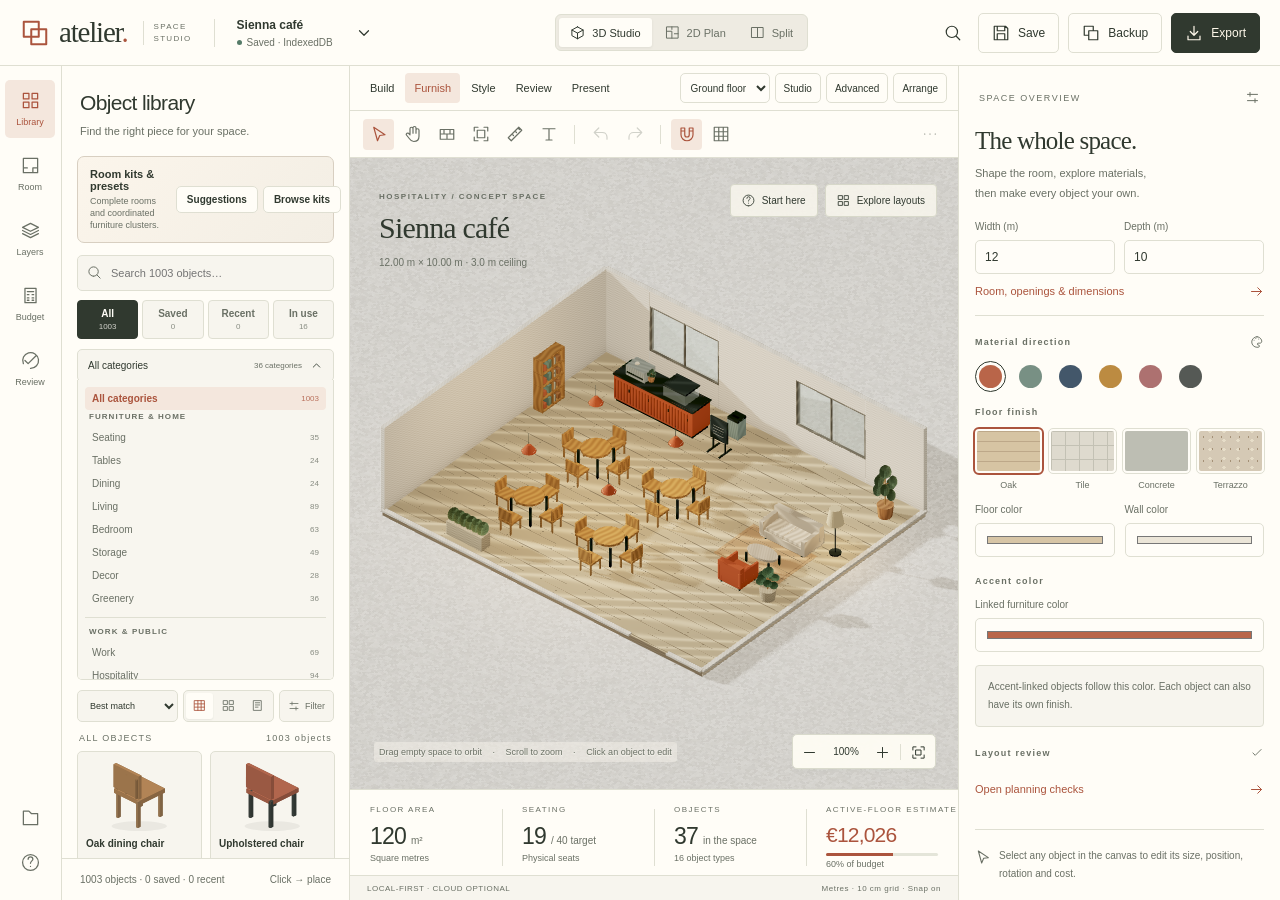
==== commit 8c3b16cb: "Publish Atelier Space Studio 12.1.2 performance hotfix" ====
--- a/index.html
+++ b/index.html
@@ -1,6 +1,6 @@
 <!doctype html>
 <html lang="en">
-<head><meta charset="utf-8"><meta name="viewport" content="width=device-width, initial-scale=1, viewport-fit=cover"><meta name="theme-color" content="#f7f5ee"><meta name="description" content="Atelier Space Studio 12.1.1 — Usability & Workflow Release with hardened project recovery, export preflight, accessibility, context actions, keyboard consistency, mobile refinement and release diagnostics while preserving backwards-compatible V10 projects."><title>Atelier — Space Studio 12.1.1</title><link rel="icon" href="data:image/svg+xml,%3Csvg xmlns='http://www.w3.org/2000/svg' viewBox='0 0 64 64'%3E%3Crect width='64' height='64' rx='12' fill='%23b96549'/%3E%3Cpath d='M14 14h25v25H14zM26 26h25v25H26z' fill='none' stroke='%23fff7e6' stroke-width='3'/%3E%3C/svg%3E"><style>:root{--paper:#f7f5ee;--surface:#fffdf7;--muted:#eeebe2;--ink:#30392f;--sub:#6a7065;--line:#dfdfd2;--accent:#ab543d;--accent-soft:#f4e7dd;--good:#557b68;--danger:#a54634;--shadow:0 8px 30px #30392f12;font-family:Arial,'Helvetica Neue',sans-serif;font-size:13px;color:var(--ink);font-synthesis:none;color-scheme:light}
+<head><meta charset="utf-8"><meta name="viewport" content="width=device-width, initial-scale=1, viewport-fit=cover"><meta name="theme-color" content="#f7f5ee"><meta name="description" content="Atelier Space Studio 12.1.2 — Usability & Workflow Release with hardened project recovery, export preflight, accessibility, context actions, keyboard consistency, mobile refinement and release diagnostics while preserving backwards-compatible V10 projects."><title>Atelier — Space Studio 12.1.2</title><link rel="icon" href="data:image/svg+xml,%3Csvg xmlns='http://www.w3.org/2000/svg' viewBox='0 0 64 64'%3E%3Crect width='64' height='64' rx='12' fill='%23b96549'/%3E%3Cpath d='M14 14h25v25H14zM26 26h25v25H26z' fill='none' stroke='%23fff7e6' stroke-width='3'/%3E%3C/svg%3E"><style>:root{--paper:#f7f5ee;--surface:#fffdf7;--muted:#eeebe2;--ink:#30392f;--sub:#6a7065;--line:#dfdfd2;--accent:#ab543d;--accent-soft:#f4e7dd;--good:#557b68;--danger:#a54634;--shadow:0 8px 30px #30392f12;font-family:Arial,'Helvetica Neue',sans-serif;font-size:13px;color:var(--ink);font-synthesis:none;color-scheme:light}
 *{box-sizing:border-box}html,body{margin:0;height:100%;overflow:hidden}body{background:var(--paper)}button,input,select,textarea{font:inherit}button{color:inherit;cursor:pointer}button,a,input,select,textarea{touch-action:manipulation}button{border:0;background:none}button:disabled{opacity:.3;cursor:not-allowed}button:not(:disabled):hover{background-color:var(--muted)}button:focus-visible,a:focus-visible,input:focus-visible,select:focus-visible,textarea:focus-visible,canvas:focus-visible,svg[tabindex]:focus-visible{outline:2px solid var(--accent);outline-offset:3px}input,select,textarea{min-width:0;width:100%;border:1px solid var(--line);border-radius:5px;background:#fffdf8;color:var(--ink);padding:9px 10px;outline-offset:1px}input[type=checkbox]{width:16px;height:16px;accent-color:var(--accent)}input[type=color]{height:34px;padding:3px;width:100%}textarea{resize:vertical;min-height:90px;line-height:1.65}select{cursor:pointer}input[type=number]{font-variant-numeric:tabular-nums}svg{vertical-align:middle;flex-shrink:0}a{color:inherit;text-decoration:none}h1,h2,h3,p{margin:0}h2{font-size:27px;font-weight:500;letter-spacing:-.8px}h3{font-size:15px;font-weight:600}small{font-size:11px}.muted{color:var(--sub)}.tiny{font-size:10px;line-height:1.5}.eyebrow{font-size:9px;font-weight:700;letter-spacing:1.6px;color:var(--sub)}.mono{font-variant-numeric:tabular-nums;letter-spacing:-.2px}.btn{display:inline-flex;align-items:center;justify-content:center;gap:8px;padding:10px 13px;border:1px solid var(--line);border-radius:5px;font-size:12px;font-weight:500;background:var(--surface);min-height:37px;white-space:nowrap}.btn.primary{background:var(--ink);border-color:var(--ink);color:#fff9eb}.btn.primary:hover{background:#46503e}.btn.accent{background:var(--accent);border-color:var(--accent);color:white}.btn.danger{color:var(--danger)}.btn.full{width:100%}.icon-btn{display:inline-flex;align-items:center;justify-content:center;width:32px;height:32px;border-radius:5px;flex-shrink:0}.divider{height:1px;background:var(--line);margin:18px 0}.app{height:100vh;height:100dvh;display:flex;flex-direction:column}.topbar{display:flex;align-items:center;height:66px;flex-shrink:0;border-bottom:1px solid var(--line);background:var(--surface);padding:0 20px;gap:22px;z-index:21}.brand{display:flex;align-items:center;gap:9px;white-space:nowrap}.brand>span:nth-child(2){font-family:Georgia,serif;font-size:29px;letter-spacing:-1.2px;line-height:1}.brand-dot{color:var(--accent)}.brand small{font-size:8px;letter-spacing:1.3px;line-height:1.5;border-left:1px solid var(--line);padding-left:10px;margin-left:6px;color:var(--sub)}#logo{color:var(--accent)}.top-divider{width:1px;height:28px;background:var(--line)}.project-switch{display:flex;align-items:center;gap:22px;min-width:190px;text-align:left;padding:7px 0;border-radius:4px}.project-switch-label{display:flex;flex-direction:column;gap:5px}.project-switch strong{font-size:12px;font-weight:600;max-width:210px;white-space:nowrap;overflow:hidden;text-overflow:ellipsis}.project-switch-label>span{font-size:10px;color:var(--sub)}#save-status.ok:before{content:'';display:inline-block;width:5px;height:5px;background:var(--good);border-radius:50%;margin:0 5px 1px 0}#save-status.error{color:var(--danger)}.view-switch{display:flex;margin-left:auto;margin-right:auto;gap:2px;background:var(--muted);border:1px solid var(--line);padding:3px;border-radius:6px}.view-switch button{display:flex;align-items:center;justify-content:center;gap:7px;padding:7px 11px;font-size:11px;white-space:nowrap;border-radius:3px;color:var(--sub)}.view-switch button[aria-pressed=true]{background:var(--surface);color:var(--ink);box-shadow:0 1px 3px #30392f12}.view-switch svg{width:15px;height:15px}.top-actions{display:flex;align-items:center;gap:9px}.workspace{display:grid;grid-template-columns:62px 264px minmax(0,1fr) 284px;flex:1;min-height:0}.rail{background:var(--surface);border-right:1px solid var(--line);display:flex;flex-direction:column;justify-content:space-between;padding:14px 5px 12px;z-index:20}.rail button{width:50px;min-height:58px;border-radius:5px;display:flex;align-items:center;justify-content:center;flex-direction:column;gap:7px;margin-bottom:7px;color:var(--sub);font-size:9px}.rail button.active{background:var(--accent-soft);color:var(--accent)}.rail button svg{width:19px;height:19px}.rail-bottom button{min-height:38px}.sidebar{background:var(--surface);border-right:1px solid var(--line);display:flex;flex-direction:column;min-height:0;z-index:15}.sidebar-top{display:flex;align-items:center;justify-content:space-between;padding:24px 18px 16px;flex-shrink:0}.sidebar-top h2{font-size:21px;letter-spacing:-.65px;line-height:1.2}.sidebar-top p{font-size:11px;color:var(--sub);margin-top:8px;line-height:1.5}.sidebar-content{flex:1;min-height:0;overflow:auto;padding:0 15px 15px;scrollbar-width:thin;scrollbar-color:#c9cbbc transparent}.sidebar-footer{flex-shrink:0;border-top:1px solid var(--line);padding:13px 18px;color:var(--sub);font-size:10px;display:flex;align-items:center;justify-content:space-between;min-height:42px}.drawer-close{display:none}.search-field{position:relative;margin-bottom:13px}.search-field svg{position:absolute;left:10px;top:10px;color:var(--sub);width:15px;height:15px}.search-field input{padding-left:33px;background:var(--paper);height:36px;font-size:11px}.search-field .kbd{position:absolute;right:9px;top:11px;font-size:10px;color:#919689}.categories{display:flex;flex-wrap:wrap;gap:5px;margin:0 0 14px}.category{padding:6px 9px;border:1px solid transparent;border-radius:4px;font-size:10px;line-height:1.1;color:var(--sub)}.category.active{background:var(--ink);color:var(--surface)}.category:not(.active){background:var(--paper)}.library-subhead{display:flex;align-items:center;justify-content:space-between;font-size:9px;letter-spacing:1.25px;margin:15px 2px 10px;color:var(--sub)}.library-grid{display:grid;grid-template-columns:1fr 1fr;gap:8px}.asset{content-visibility:auto;contain-intrinsic-size:122px 122px;position:relative;border:1px solid var(--line);border-radius:5px;background:var(--paper);min-width:0;transition:border-color .12s}.asset.selected{border-color:var(--accent);box-shadow:0 0 0 1px var(--accent)}.asset-main{display:block;width:100%;padding:0 8px 9px;text-align:left;border-radius:5px;min-width:0}.asset-main:hover{background:#edece2}.asset-main>svg{width:100%;height:81px;margin:3px 0 1px}.asset-thumb-placeholder{display:block;height:81px;margin:3px 0 1px;border-radius:4px;background:linear-gradient(135deg,#ebe9df,#f4f2e9 52%,#e5e3d8)}.asset-name{display:block;font-size:10px;font-weight:600;line-height:1.35;min-height:27px;margin-top:1px;word-break:normal}.asset-meta{display:flex;justify-content:space-between;align-items:center;font-size:9px;color:var(--sub);gap:2px;margin-top:2px}.favorite{position:absolute;right:4px;top:3px;width:24px;height:24px;display:flex;align-items:center;justify-content:center;color:#999e90;opacity:0;border-radius:3px}.asset:hover .favorite,.favorite.active,.favorite:focus-visible{opacity:1}.favorite.active{color:var(--accent)}.favorite.active svg{fill:var(--accent-soft)}.asset:hover{border-color:#b7bba9}.empty-state{padding:38px 12px;text-align:center;color:var(--sub);line-height:1.8;font-size:12px}.studio{min-width:0;display:flex;flex-direction:column;min-height:0;position:relative}.toolbar{height:47px;display:flex;align-items:center;padding:0 13px;gap:10px;border-bottom:1px solid var(--line);background:var(--surface);z-index:10;flex-shrink:0}.toolset{display:flex;gap:3px}.tool{width:31px;height:31px;display:flex;align-items:center;justify-content:center;border-radius:4px;color:var(--sub)}.tool.active{background:var(--accent-soft);color:var(--accent)}.toolbar-divider{width:1px;height:19px;background:var(--line);flex-shrink:0}.toolbar-right{display:flex;gap:4px;margin-left:auto}.inspector-toggle{display:none}.view-area{flex:1;min-height:0;position:relative;display:flex;background:#eeece5;overflow:hidden}.scene-pane,.plan-pane{height:100%;position:relative;flex:1;min-width:0;overflow:hidden}.scene-pane canvas,.plan-pane>svg{width:100%;height:100%;display:block;touch-action:none}.scene-preview{position:absolute;inset:0;width:100%;height:100%;pointer-events:none}.plan-pane{display:none;background:#f1f0e7}.view-area[data-mode="2d"] .scene-pane{display:none}.view-area[data-mode="2d"] .plan-pane{display:block}.view-area[data-mode=split] .scene-pane,.view-area[data-mode=split] .plan-pane{display:block;width:50%}.view-area[data-mode=split] .plan-pane{border-left:1px solid #ced1c1}.pane-label{position:absolute;left:19px;top:19px;display:none;align-items:center;gap:6px;font-size:8px;letter-spacing:1.3px;color:var(--sub);pointer-events:none}.view-area[data-mode=split] .pane-label{display:flex}.view-area[data-mode=split] .canvas-heading{display:none}.view-area[data-mode=split] .canvas-top-actions{top:43px}.tiny-square{width:5px;height:5px;background:var(--accent)}.canvas-heading{position:absolute;left:29px;top:29px;pointer-events:none}.canvas-heading .eyebrow{font-size:8px;letter-spacing:1.5px}.canvas-heading h1{font-family:Georgia,serif;font-weight:400;font-size:30px;letter-spacing:-.8px;margin:9px 0 9px;max-width:430px;white-space:nowrap;overflow:hidden;text-overflow:ellipsis}.canvas-heading>span:last-child{font-size:10px;color:var(--sub)}.canvas-top-actions{position:absolute;right:21px;top:26px;display:flex;gap:7px}.canvas-chip{display:flex;align-items:center;gap:7px;padding:9px 11px;background:#f8f6eddd;border:1px solid #d7d8c9;border-radius:4px;font-size:10px}.canvas-chip svg{width:13px;height:13px}.canvas-bottom{position:absolute;bottom:20px;left:24px;right:22px;display:flex;justify-content:space-between;align-items:center;gap:10px;pointer-events:none}.canvas-hint{font-size:9px;color:var(--sub);text-shadow:0 1px 1px #f8f7ef;background:#f3f1e888;padding:5px;border-radius:3px}.canvas-hint span{margin:0 8px}.zoom-controls{display:flex;align-items:center;gap:1px;background:#fffdf5ed;border:1px solid #d9dacc;border-radius:5px;padding:3px;pointer-events:auto;box-shadow:0 2px 8px #38433206}.zoom-controls button{display:flex;width:27px;height:27px;align-items:center;justify-content:center;border-radius:3px}.zoom-controls button svg{width:15px;height:15px}.zoom-controls>span:not(.zoom-divider){font-size:10px;min-width:44px;text-align:center;font-variant-numeric:tabular-nums}.zoom-divider{height:16px;width:1px;background:var(--line);margin:0 3px}.active-tool-hint{position:absolute;left:50%;top:20px;transform:translateX(-50%);background:var(--ink);color:#fff9ec;padding:9px 14px;border-radius:4px;font-size:11px;max-width:75%;text-align:center;z-index:4;box-shadow:var(--shadow);pointer-events:none}.selection-tools{position:absolute;left:50%;bottom:66px;transform:translateX(-50%);display:flex;align-items:center;gap:4px;padding:5px 7px;background:var(--surface);border:1px solid var(--line);box-shadow:var(--shadow);border-radius:5px;z-index:4}.selection-tools .selection-name{font-size:10px;padding:0 8px;max-width:150px;overflow:hidden;white-space:nowrap;text-overflow:ellipsis}.selection-tools button{width:30px;height:30px;display:flex;align-items:center;justify-content:center;border-radius:3px}.selection-tools svg{width:15px;height:15px}.metrics{display:grid;grid-template-columns:repeat(4,1fr);background:var(--surface);height:86px;border-top:1px solid var(--line);flex-shrink:0}.metric{padding:15px 20px;position:relative;min-width:0}.metric+.metric:before{content:'';position:absolute;left:0;top:19px;bottom:18px;width:1px;background:var(--line)}.metric-label{font-size:8px;letter-spacing:1.45px;color:var(--sub);text-transform:uppercase;margin-bottom:9px;white-space:nowrap}.metric-value{font-size:23px;letter-spacing:-.8px;font-weight:400;white-space:nowrap}.metric-value small{font-size:10px;letter-spacing:0;color:var(--sub);margin-left:5px}.metric-note{font-size:9px;color:var(--sub);margin-top:3px}.metric-total .metric-value{color:var(--accent);font-size:21px}.metric .bar{margin-top:6px;height:3px}.statusbar{height:25px;background:var(--paper);border-top:1px solid var(--line);display:flex;align-items:center;justify-content:space-between;padding:0 17px;font-size:8px;color:var(--sub);letter-spacing:.5px;flex-shrink:0}.inspector{display:flex;flex-direction:column;background:var(--surface);border-left:1px solid var(--line);min-height:0;z-index:15}.inspector-head{padding:20px 20px 15px;display:flex;align-items:center;justify-content:space-between;font-size:9px;letter-spacing:1.5px;color:var(--sub);height:58px;flex-shrink:0}.inspector-head svg{width:15px;height:15px}.inspector-close{display:none}.inspector-content{overflow:auto;padding:0 19px 20px;scrollbar-width:thin;scrollbar-color:#c9cbbc transparent}.inspector-hero{padding:3px 0 16px}.inspector-hero h2{font-family:Georgia,serif;font-size:25px;font-weight:400;margin-bottom:9px}.inspector-hero p{font-size:11px;line-height:1.8;color:var(--sub)}.section-label{font-size:9px;font-weight:600;letter-spacing:1.2px;margin:19px 0 12px;color:var(--sub);display:flex;align-items:center;justify-content:space-between}.section-label button{font-size:10px;font-weight:400;letter-spacing:0;color:var(--accent)}.fields{display:grid;grid-template-columns:1fr 1fr;gap:12px 9px}.fields.three{grid-template-columns:repeat(3,1fr)}.field{display:flex;flex-direction:column;gap:6px;min-width:0}.field.full{grid-column:1/-1}.field>span{font-size:10px;color:var(--sub);line-height:1.4}.field input,.field select{font-size:12px;padding:8px 9px;height:34px}.field small{font-size:9px;line-height:1.6;color:var(--sub)}.data-row{display:flex;justify-content:space-between;gap:12px;padding:7px 0;font-size:11px;align-items:baseline}.data-row>span:first-child{color:var(--sub)}.data-row strong{font-weight:500;white-space:nowrap}.data-row.total{border-top:1px solid var(--line);padding-top:13px;margin-top:8px;font-size:14px}.bar{height:4px;background:#e4e5d9;border-radius:2px;overflow:hidden}.bar>span{height:100%;display:block;background:var(--accent)}.note{font-size:10px;line-height:1.8;color:var(--sub);padding:12px;background:var(--paper);border:1px solid var(--line);border-radius:4px;margin-top:13px}.note.warning{border-color:#d5b39f;background:#f6eae0;color:#865136}.note>strong{color:var(--ink)}.palette-list{display:flex;gap:9px;margin-bottom:8px}.palette-swatch{width:31px;height:31px;border-radius:50%;padding:3px;display:flex;border:1px solid transparent}.palette-swatch.active{border-color:var(--ink)}.palette-swatch span{display:block;width:100%;height:100%;border-radius:50%}.finish-list{display:grid;grid-template-columns:repeat(4,1fr);gap:7px}.finish{display:flex;flex-direction:column;gap:7px;align-items:center;padding:0;border-radius:3px;font-size:9px;color:var(--sub)}.finish-sample{display:block;width:100%;height:44px;border:2px solid var(--surface);outline:1px solid var(--line);border-radius:4px;background:#d0b895}.finish.active .finish-sample{outline:2px solid var(--accent)}.finish[data-finish=oak] .finish-sample{background:repeating-linear-gradient(0deg,#d6c4a3 0 9px,#bda889 9px 10px)}.finish[data-finish=tile] .finish-sample{background-color:#dedace;background-image:linear-gradient(#c3c1b4 1px,transparent 1px),linear-gradient(90deg,#c3c1b4 1px,transparent 1px);background-size:14px 14px}.finish[data-finish=concrete] .finish-sample{background:#bdbeb3}.finish[data-finish=terrazzo] .finish-sample{background-color:#d5c9b5;background-image:radial-gradient(#a49076 1px,transparent 1px),radial-gradient(#e6ddc8 2px,transparent 2px);background-size:9px 12px,14px 9px;background-position:0 0,4px 5px}.color-pair{display:grid;grid-template-columns:1fr 1fr;gap:10px;margin-top:13px}.check-row{display:flex;align-items:center;gap:8px;font-size:11px;color:var(--sub);padding:8px 0}.object-hero{display:flex;gap:8px;align-items:center;margin-bottom:12px}.object-hero>svg{width:91px;height:77px;background:var(--paper);border-radius:4px}.object-hero>div{min-width:0}.object-hero h3{font-size:14px;line-height:1.5;font-weight:500}.object-hero p{font-size:10px;color:var(--sub);margin-top:6px;line-height:1.5}.action-row{display:flex;gap:7px;margin-top:13px}.action-row>.btn{flex:1;font-size:10px;padding:8px}.hint-block{display:flex;gap:8px;align-items:flex-start;margin-top:22px;padding-top:17px;border-top:1px solid var(--line);color:var(--sub);font-size:10px;line-height:1.8}.hint-block svg{margin-top:2px;width:16px;height:16px}.layer-filters{display:flex;flex-direction:column;gap:5px;margin-bottom:16px}.layer-filter{display:flex;align-items:center;justify-content:space-between;padding:9px 10px;background:var(--paper);border-radius:4px;font-size:11px}.layer-filter.off{opacity:.5}.layer-filter span{display:flex;gap:8px;align-items:center}.layer-filter svg{width:14px;height:14px}.object-row{display:flex;gap:5px;align-items:center;border-bottom:1px solid var(--line);padding:5px 0}.object-row.selected{background:var(--accent-soft)}.object-row-main{flex:1;min-width:0;text-align:left;padding:8px 6px;display:flex;align-items:center;gap:7px}.object-row-main strong{font-size:10px;font-weight:500;display:block;overflow:hidden;text-overflow:ellipsis;white-space:nowrap}.object-row-main small{font-size:9px;display:block;color:var(--sub);margin-top:5px}.object-row-main>span{min-width:0}.object-row .icon-btn{width:25px;height:30px}.object-row .icon-btn svg{width:13px;height:13px}.object-dot{width:8px;height:8px;border-radius:2px;flex-shrink:0}.issue{padding:12px 10px;border:1px solid #dcc6b4;border-radius:4px;margin:9px 0;background:#f9f2e8;cursor:pointer;text-align:left;display:block;width:100%}.issue strong{display:block;font-size:11px;line-height:1.6;font-weight:500}.issue p{font-size:10px;line-height:1.65;margin-top:5px;color:var(--sub)}.issue .tag{font-size:8px;letter-spacing:1px;color:#9b644b;margin-bottom:6px;display:block;text-transform:uppercase}.opening-row{display:flex;align-items:center;gap:4px;border-bottom:1px solid var(--line);padding:7px 0}.opening-row>.opening-main{flex:1;text-align:left;padding:4px 1px}.opening-row strong{font-weight:500;font-size:11px;display:block}.opening-row small{display:block;font-size:9px;color:var(--sub);margin-top:5px}.budget-schedule{margin-top:15px}.budget-item{display:flex;justify-content:space-between;gap:8px;padding:7px 0;font-size:10px;border-bottom:1px solid var(--line);line-height:1.5}.budget-item>span:first-child{max-width:145px}.budget-item>span:last-child{white-space:nowrap}.info-link{display:flex;justify-content:space-between;align-items:center;font-size:11px;color:var(--accent);padding:10px 0;width:100%;text-align:left}.select-grid{display:grid;grid-template-columns:1fr 1fr;gap:7px}.select-grid .btn{font-size:10px;padding:8px 3px}.kbd{font:10px Arial;padding:2px 4px;background:#eeeee4;border:1px solid var(--line);border-radius:3px;color:var(--sub);white-space:nowrap}.shortcut-row{display:flex;justify-content:space-between;gap:15px;border-bottom:1px solid var(--line);padding:12px 0;font-size:12px}.drawer-backdrop{display:none}.mobile-nav{display:none}dialog{width:min(840px,calc(100vw - 36px));max-height:calc(100dvh - 48px);padding:0;border:1px solid var(--line);border-radius:9px;background:var(--surface);color:var(--ink);box-shadow:0 25px 90px #20271f42;overflow:auto}dialog::backdrop{background:#31382b70;backdrop-filter:blur(3px)}.dialog-header{display:flex;justify-content:space-between;align-items:flex-start;gap:20px;padding:26px 28px 20px;border-bottom:1px solid var(--line);position:sticky;top:0;background:var(--surface);z-index:2}.dialog-header h2{margin-top:10px}.dialog-header .icon-btn{margin-top:2px}.dialog-content{padding:22px 28px 28px}.dialog-content .lead{color:var(--sub);font-size:12px;line-height:1.8;margin-bottom:19px}.dialog-actions{display:flex;gap:10px;justify-content:flex-end;margin-top:24px}.template-grid{display:grid;grid-template-columns:repeat(3,1fr);gap:13px}.template-card{border:1px solid var(--line);border-radius:5px;overflow:hidden;display:block;text-align:left;padding:0;background:var(--paper)}.template-card .template-preview{display:block;width:100%;height:129px;padding:10px;background:#efede2;border-bottom:1px solid var(--line)}.template-card svg{width:100%;height:100%}.template-card .template-info{padding:13px;display:block}.template-card strong{display:block;font-size:12px;font-weight:500;line-height:1.5}.template-card small{font-size:9px;color:var(--sub);display:block;line-height:1.6;margin-top:5px}.template-card .tag{font-size:8px;letter-spacing:1px;color:var(--accent);display:block;margin-bottom:5px}.project-card{border:1px solid var(--line);border-radius:5px;padding:13px;display:flex;align-items:center;gap:18px;margin-top:11px}.project-card svg{width:90px;height:70px;flex-shrink:0}.project-card-main{flex:1;min-width:0}.project-card strong{font-size:13px;font-weight:500;line-height:1.5}.project-card p{font-size:10px;color:var(--sub);margin-top:6px;line-height:1.7}.project-card-actions{display:flex;gap:7px}.export-grid{display:grid;grid-template-columns:1fr 1fr;gap:12px}.export-option{display:flex;text-align:left;gap:13px;border:1px solid var(--line);padding:18px 15px;border-radius:5px;background:var(--paper);min-width:0}.export-option>svg{width:23px;height:23px;color:var(--accent);margin-top:2px}.export-option strong{display:block;font-size:13px;font-weight:500}.export-option small{display:block;font-size:10px;line-height:1.7;color:var(--sub);margin-top:7px}.compare-table{width:100%;border-collapse:collapse;margin-top:20px;font-size:12px}.compare-table th,.compare-table td{padding:13px 10px;text-align:left;border-bottom:1px solid var(--line);line-height:1.5}.compare-table th{font-weight:500;background:var(--paper)}.command-list{display:flex;flex-direction:column;margin-top:16px;max-height:420px;overflow:auto}.command{display:flex;align-items:center;text-align:left;gap:12px;padding:13px;border-radius:4px;min-height:43px}.command span{flex:1}.command svg{width:17px;height:17px;color:var(--sub)}.toast{position:fixed;bottom:40px;left:50%;transform:translateX(-50%) translateY(150%);opacity:0;pointer-events:none;background:var(--ink);color:var(--surface);border-radius:5px;padding:12px 18px;max-width:min(540px,90vw);font-size:12px;line-height:1.6;z-index:100;box-shadow:var(--shadow);transition:opacity .18s,transform .18s}.toast.show{opacity:1;transform:translateX(-50%) translateY(0)}[hidden]{display:none!important}.webgl-message{position:absolute;left:10%;right:10%;top:45%;padding:20px;line-height:1.7;background:var(--surface);border:1px solid var(--line);border-radius:5px;font-size:13px}
 @media(min-width:1500px){.workspace{grid-template-columns:64px 280px minmax(0,1fr) 294px}.sidebar-top{padding-left:21px}.sidebar-content{padding-left:18px;padding-right:18px}.asset-main>svg{height:89px}.canvas-heading{top:32px;left:34px}.metrics{height:91px}.metric{padding:17px 24px}}
 @media(max-width:1250px){.workspace{grid-template-columns:58px 244px minmax(0,1fr)}.inspector{display:none;position:fixed;top:66px;right:0;bottom:0;width:294px;box-shadow:-7px 0 35px #30392f15;z-index:32}.show-inspector .inspector{display:flex}.inspector-toggle{display:flex}.inspector-close{display:flex}.inspector-mark{display:none}.show-inspector .drawer-backdrop{display:block}.topbar{gap:14px;padding:0 16px}.brand small{display:none}.project-switch{min-width:160px}.top-divider{display:none}.view-switch button{padding:7px 9px}.canvas-hint{max-width:50%;line-height:1.7}.drawer-backdrop{position:fixed;inset:66px 0 0;background:#31382b25;z-index:30}.metric{padding:15px}.metric-value{font-size:22px}.search-command{display:none}}
@@ -82,7 +82,7 @@
 .project-manager-toolbar{display:grid;grid-template-columns:minmax(0,1fr) auto;gap:10px;align-items:center;margin:0 0 12px}.project-manager-toolbar .search-field{margin:0}.project-scope-row{display:flex;gap:5px;flex-wrap:wrap;margin:0 0 14px}.project-scope-row button{padding:7px 10px;border:1px solid var(--line);border-radius:4px;background:var(--paper);font-size:10px;color:var(--sub)}.project-scope-row button.active{background:var(--ink);color:var(--surface);border-color:var(--ink)}.project-library-grid{display:grid;grid-template-columns:repeat(2,minmax(0,1fr));gap:10px}.project-card-v119{border:1px solid var(--line);border-radius:7px;background:var(--surface);overflow:hidden;min-width:0}.project-card-v119.current{border-color:var(--accent);box-shadow:0 0 0 1px var(--accent)}.project-thumb{height:124px;background:#efede4;overflow:hidden;border-bottom:1px solid var(--line)}.project-thumb svg{width:100%;height:100%;display:block}.project-card-body{padding:12px}.project-card-head{display:flex;gap:10px;align-items:flex-start;justify-content:space-between}.project-card-head strong{font-size:13px;line-height:1.35}.project-card-meta{display:flex;gap:6px;flex-wrap:wrap;margin:8px 0}.project-badge{font-size:8px;letter-spacing:.7px;padding:4px 6px;border-radius:999px;background:var(--muted);color:var(--sub);text-transform:uppercase}.project-badge.accent{background:var(--accent-soft);color:var(--accent)}.project-card-actions{display:flex;gap:5px;flex-wrap:wrap;margin-top:10px}.project-card-actions .btn{padding:7px 9px;min-height:32px;font-size:10px}.project-card-actions .icon-btn{width:32px;height:32px;border:1px solid var(--line)}.project-manager-summary{display:grid;grid-template-columns:repeat(4,1fr);gap:8px;margin:10px 0 14px}.project-manager-summary article{padding:10px;border:1px solid var(--line);border-radius:5px;background:var(--paper)}.project-manager-summary strong{display:block;font-size:18px;font-weight:500}.project-manager-summary span{display:block;font-size:9px;color:var(--sub);margin-top:3px}.template-library-tabs{display:flex;gap:5px;margin:0 0 12px}.template-library-tabs button{padding:7px 10px;border:1px solid var(--line);border-radius:4px;font-size:10px}.template-library-tabs button.active{background:var(--ink);color:var(--surface)}.recovery-list{display:grid;gap:8px}.recovery-row{display:flex;align-items:center;justify-content:space-between;gap:12px;padding:11px;border:1px solid var(--line);border-radius:5px;background:var(--paper)}.recovery-row>div:first-child{min-width:0}.recovery-row strong{display:block;font-size:11px}.recovery-row small{display:block;color:var(--sub);margin-top:4px}.wizard-starter{display:grid;grid-template-columns:repeat(3,minmax(0,1fr));gap:7px;max-height:230px;overflow:auto;padding:1px}.wizard-starter label{display:block;border:1px solid var(--line);border-radius:5px;padding:9px;background:var(--paper);cursor:pointer}.wizard-starter label:has(input:checked){border-color:var(--accent);box-shadow:0 0 0 1px var(--accent);background:var(--accent-soft)}.wizard-starter input{width:auto;margin-right:5px}.wizard-starter strong{display:block;font-size:10px;margin-top:5px}.wizard-starter small{display:block;font-size:8px;color:var(--sub);margin-top:3px;line-height:1.35}.import-summary{display:grid;grid-template-columns:repeat(4,1fr);gap:8px;margin:12px 0}.import-summary article{background:var(--paper);border:1px solid var(--line);border-radius:5px;padding:10px}.import-summary strong{display:block;font-size:17px;font-weight:500}.import-summary span{font-size:9px;color:var(--sub)}
 @media(max-width:760px){.project-manager-toolbar{grid-template-columns:1fr}.project-library-grid{grid-template-columns:1fr}.project-manager-summary,.import-summary{grid-template-columns:1fr 1fr}.project-thumb{height:112px}.wizard-starter{grid-template-columns:1fr 1fr}.project-card-actions{gap:4px}}
 
-/* V12.1.1 — Professional Studio release hardening */
+/* V12.1.2 — Professional Studio release hardening */
 .skip-link{position:fixed;left:12px;top:-60px;z-index:1000;padding:10px 14px;border-radius:5px;background:var(--ink);color:var(--surface);font-size:12px;font-weight:600;transition:top .12s}.skip-link:focus{top:12px}.context-menu{position:fixed;z-index:1001;min-width:210px;max-width:calc(100vw - 20px);padding:5px;background:var(--surface);border:1px solid var(--line);border-radius:7px;box-shadow:0 14px 44px #30392f2e}.context-menu[hidden]{display:none}.context-menu button{width:100%;min-height:36px;display:flex;align-items:center;gap:9px;padding:8px 10px;border-radius:4px;text-align:left;font-size:11px}.context-menu button:hover,.context-menu button:focus-visible{background:var(--muted)}.context-menu button.danger{color:var(--danger)}.context-menu-sep{height:1px;background:var(--line);margin:4px}.release-health-grid{display:grid;grid-template-columns:repeat(4,minmax(0,1fr));gap:8px;margin:12px 0 16px}.release-health-grid article{padding:11px;border:1px solid var(--line);border-radius:6px;background:var(--paper)}.release-health-grid strong{display:block;font-size:18px;font-weight:500}.release-health-grid span{display:block;margin-top:3px;font-size:9px;color:var(--sub)}.release-checks{display:grid;gap:6px}.release-check{display:grid;grid-template-columns:18px minmax(0,1fr);gap:8px;align-items:start;padding:9px 10px;border:1px solid var(--line);border-radius:5px;background:var(--surface)}.release-check b{font-size:10px;line-height:1.4}.release-check p{font-size:9px;color:var(--sub);line-height:1.45;margin-top:2px}.release-check .ok{color:var(--good)}.release-check .warn{color:#966f32}.release-check .bad{color:var(--danger)}.repair-summary{display:grid;grid-template-columns:repeat(4,1fr);gap:7px;margin:12px 0}.repair-summary article{padding:10px;border:1px solid var(--line);background:var(--paper);border-radius:5px}.repair-summary strong{display:block;font-size:17px}.repair-summary span{display:block;font-size:8px;color:var(--sub);margin-top:3px}.note.warning{border-left:3px solid #c08a3e;background:#fff6e7;padding:10px 12px}.professional-badge{display:inline-flex;align-items:center;gap:5px;padding:3px 6px;border-radius:999px;background:#e8eee9;color:#4c6957;font-size:8px;font-weight:700;letter-spacing:.35px}.touch-hint{display:none}.focus-ring{outline:2px solid var(--accent);outline-offset:3px}
 @media(max-width:760px){button,.btn,.icon-btn,.tool,.category,.project-scope-row button{min-height:44px}.tool,.icon-btn{min-width:44px}.toolbar{min-height:50px}.mobile-nav{height:calc(64px + env(safe-area-inset-bottom,0px))}.mobile-nav button{height:54px}.sidebar,.inspector{bottom:calc(64px + env(safe-area-inset-bottom,0px))}.drawer-backdrop{bottom:calc(64px + env(safe-area-inset-bottom,0px))}.release-health-grid,.repair-summary{grid-template-columns:1fr 1fr}.context-menu button{min-height:44px}.dialog-actions{flex-wrap:wrap}.dialog-actions .btn{flex:1 1 auto}.touch-hint{display:block;font-size:9px;color:var(--sub);line-height:1.5}}
 @media(max-width:420px){.release-health-grid,.repair-summary{grid-template-columns:1fr}.top-actions{gap:3px}.top-actions .icon-btn{min-width:40px}.canvas-top-actions{display:none}}
@@ -2292,22 +2292,27 @@
 precision highp float;layout(location=0) in vec3 position;uniform mat4 vp;void main(){gl_Position=vp*vec4(position,1.);}`;
 const DEPTHFRAG=`#version 300 es
 precision highp float;void main(){}`;
+// V12.1.2 interaction shader: intentionally simple while dragging/orbiting.
+// Full material, shadow, fixture and filmic rendering returns immediately on pointer release.
+const FASTFRAG=`#version 300 es
+precision mediump float;in vec3 vNormal;in vec3 vColor;in vec4 vMat;uniform vec3 sun;uniform float sunPower;uniform float ambientPower;out vec4 frag;
+void main(){vec3 n=normalize(vNormal);float alpha=clamp(fract(vMat.w)*10.,.05,1.);float diffuse=max(dot(n,normalize(sun)),0.);float hemi=clamp(n.y*.5+.5,0.,1.);float light=clamp(ambientPower*(.72+.28*hemi)+diffuse*sunPower*.58,.22,1.45);vec3 c=pow(max(vColor*light,vec3(0.)),vec3(.454545));frag=vec4(c,alpha);}`;
 class Scene3D{
  constructor(canvas,callbacks={}){
   this.projection='orthographic';this.buildingMode=false;this.fov=55;this.clipY=Infinity;this.eyeHeight=1.65;this.walkSpeed=1.4;this.sun=[-.7,1.6,.8];this.env=environmentById('atelier');this.renderSettings={quality:'high',exposure:1.05,contrast:1.02,saturation:1,ambient:.62,shadows:true,shadowSoftness:1.1,bounce:.32,contactGround:.2,toneMap:'filmic',fixtures:true,fixtureStrength:1,materialDetail:true,selectionGlow:1.15};this.pointLights=[];this.pathAnimation=null;this.canvas=canvas;this.callbacks=callbacks;this.yaw=rad(40);this.pitch=rad(37);this.target=[0,.65,0];this.halfH=8;this.zoom=1;this.selected=[];this.wallMode='cutaway';this.shadows=true;this.warmth=.4;this.objectFaces=[];this.objectFacesById=new Map();this.objectRanges=new Map();this.faceIndicesById=new Map();this.pickObjects=[];this.outlineCount=0;this.frames=0;this.restoreIdle=null;this.detailStale=true;this.hiddenLayers=new Set();this.scheduled=false;this.lastQuadrant='';this.geometryEpoch=-1;this.geometryViewKey='';this.largeSceneTier='normal';
-  this.gl=canvas.getContext('webgl2',{antialias:true,alpha:false,preserveDrawingBuffer:true,powerPreference:'low-power'});
+  this.gl=canvas.getContext('webgl2',{antialias:true,alpha:false,preserveDrawingBuffer:false,powerPreference:'high-performance',desynchronized:true});
   this.software=!this.gl;
   if(this.software){this.ctx=canvas.getContext('2d',{alpha:false});if(!this.ctx)throw new Error('Canvas rendering is unavailable.');}else this.init();this.observe=new ResizeObserver(()=>this.resize());this.observe.observe(canvas);
   canvas.addEventListener('webglcontextlost',e=>{e.preventDefault();this.lost=true;callbacks.lost?.();});
   canvas.addEventListener('webglcontextrestored',()=>{this.lost=false;this.init();if(this.project)this.update(this.project,this.selected);callbacks.restored?.();});
   this.pointers=new Map();this.bind();
  }
- init(){const gl=this.gl;this.main=program(gl,VERT,FRAG);this.depth=program(gl,DEPTHVERT,DEPTHFRAG);this.buffer=gl.createBuffer();this.vao=gl.createVertexArray();gl.bindVertexArray(this.vao);gl.bindBuffer(gl.ARRAY_BUFFER,this.buffer);for(let i=0;i<3;i++){gl.enableVertexAttribArray(i);gl.vertexAttribPointer(i,3,gl.FLOAT,false,52,i*12);}gl.enableVertexAttribArray(3);gl.vertexAttribPointer(3,4,gl.FLOAT,false,52,36);gl.bindVertexArray(null);
+ init(){const gl=this.gl;this.main=program(gl,VERT,FRAG);this.fast=program(gl,VERT,FASTFRAG);this.depth=program(gl,DEPTHVERT,DEPTHFRAG);const U=(program,names)=>Object.fromEntries(names.map(n=>[n,gl.getUniformLocation(program,n)]));this.uMain=U(this.main,['vp','lightVP','sun','cameraPos','shadows','sunPower','envColor','groundColor','ambientPower','bouncePower','contactGround','fogDensity','shadowTexel','shadowSoftness','toneMapMode','exposure','contrast','saturation','materialDetail','pointCount','shadowMap']);this.uMain.pointPos=Array.from({length:8},(_,i)=>gl.getUniformLocation(this.main,`pointPos[${i}]`));this.uMain.pointColor=Array.from({length:8},(_,i)=>gl.getUniformLocation(this.main,`pointColor[${i}]`));this.uMain.pointPower=Array.from({length:8},(_,i)=>gl.getUniformLocation(this.main,`pointPower[${i}]`));this.uFast=U(this.fast,['vp','sun','sunPower','ambientPower']);this.uDepth={vp:gl.getUniformLocation(this.depth,'vp')};this.buffer=gl.createBuffer();this.vao=gl.createVertexArray();gl.bindVertexArray(this.vao);gl.bindBuffer(gl.ARRAY_BUFFER,this.buffer);for(let i=0;i<3;i++){gl.enableVertexAttribArray(i);gl.vertexAttribPointer(i,3,gl.FLOAT,false,52,i*12);}gl.enableVertexAttribArray(3);gl.vertexAttribPointer(3,4,gl.FLOAT,false,52,36);gl.bindVertexArray(null);
   this.outlineBuffer=gl.createBuffer();this.outlineVao=gl.createVertexArray();gl.bindVertexArray(this.outlineVao);gl.bindBuffer(gl.ARRAY_BUFFER,this.outlineBuffer);for(let i=0;i<3;i++){gl.enableVertexAttribArray(i);gl.vertexAttribPointer(i,3,gl.FLOAT,false,52,i*12);}gl.enableVertexAttribArray(3);gl.vertexAttribPointer(3,4,gl.FLOAT,false,52,36);gl.bindVertexArray(null);
   this.tex=gl.createTexture();gl.bindTexture(gl.TEXTURE_2D,this.tex);this.shadowMapSize=QUALITY_PRESETS[this.renderSettings?.quality||'high']?.shadowSize||1536;gl.texImage2D(gl.TEXTURE_2D,0,gl.DEPTH_COMPONENT24,this.shadowMapSize,this.shadowMapSize,0,gl.DEPTH_COMPONENT,gl.UNSIGNED_INT,null);gl.texParameteri(gl.TEXTURE_2D,gl.TEXTURE_MIN_FILTER,gl.NEAREST);gl.texParameteri(gl.TEXTURE_2D,gl.TEXTURE_MAG_FILTER,gl.NEAREST);gl.texParameteri(gl.TEXTURE_2D,gl.TEXTURE_WRAP_S,gl.CLAMP_TO_EDGE);gl.texParameteri(gl.TEXTURE_2D,gl.TEXTURE_WRAP_T,gl.CLAMP_TO_EDGE);this.fbo=gl.createFramebuffer();gl.bindFramebuffer(gl.FRAMEBUFFER,this.fbo);gl.framebufferTexture2D(gl.FRAMEBUFFER,gl.DEPTH_ATTACHMENT,gl.TEXTURE_2D,this.tex,0);gl.drawBuffers([gl.NONE]);gl.readBuffer(gl.NONE);if(gl.checkFramebufferStatus(gl.FRAMEBUFFER)!==gl.FRAMEBUFFER_COMPLETE)this.shadows=false;gl.bindFramebuffer(gl.FRAMEBUFFER,null);gl.enable(gl.DEPTH_TEST);gl.disable(gl.CULL_FACE);gl.enable(gl.BLEND);gl.blendFunc(gl.SRC_ALPHA,gl.ONE_MINUS_SRC_ALPHA);
  }
  setShadowResolution(size){if(this.software||!this.gl)return;size=Math.round(clamp(size||1024,512,2048));if(size===this.shadowMapSize)return;const gl=this.gl;this.shadowMapSize=size;gl.bindTexture(gl.TEXTURE_2D,this.tex);gl.texImage2D(gl.TEXTURE_2D,0,gl.DEPTH_COMPONENT24,size,size,0,gl.DEPTH_COMPONENT,gl.UNSIGNED_INT,null);gl.bindFramebuffer(gl.FRAMEBUFFER,this.fbo);gl.framebufferTexture2D(gl.FRAMEBUFFER,gl.DEPTH_ATTACHMENT,gl.TEXTURE_2D,this.tex,0);gl.bindFramebuffer(gl.FRAMEBUFFER,null);this.shadowDirty=true;}
- resize(){const rect=this.canvas.getBoundingClientRect();if(rect.width<2||rect.height<2)return;const cap=QUALITY_PRESETS[this.renderSettings?.quality||'high']?.pixelRatio||1.75,sceneFactor=this.largeSceneTier==='extreme'?.68:this.largeSceneTier==='large'?.82:1,interactive=this.interacting?(this.software?.62:.72):1,px=Math.min(devicePixelRatio||1,Math.max(.68,cap*sceneFactor*interactive));const w=Math.round(rect.width*px),h=Math.round(rect.height*px);if(this.canvas.width!==w)this.canvas.width=w;if(this.canvas.height!==h)this.canvas.height=h;this.aspect=rect.width/rect.height;this.invalidate();}
+ resize(){const rect=this.canvas.getBoundingClientRect();if(rect.width<2||rect.height<2)return;const cap=QUALITY_PRESETS[this.renderSettings?.quality||'high']?.pixelRatio||1.75,sceneFactor=this.largeSceneTier==='extreme'?.68:this.largeSceneTier==='large'?.82:1,nativePx=Math.min(devicePixelRatio||1,Math.max(.68,cap*sceneFactor)),interactionFactor=this.interacting?(this.software?.52:this.largeSceneTier==='extreme'?.46:this.largeSceneTier==='large'?.52:.58):1,px=Math.max(this.interacting?.46:.68,nativePx*interactionFactor);const w=Math.max(2,Math.round(rect.width*px)),h=Math.max(2,Math.round(rect.height*px));if(this.canvas.width!==w)this.canvas.width=w;if(this.canvas.height!==h)this.canvas.height=h;this.aspect=rect.width/rect.height;this.invalidate();}
  setInteractive(active){active=!!active;clearTimeout(this.interactionTimer);if(this.restoreIdle){if(globalThis.cancelIdleCallback)cancelIdleCallback(this.restoreIdle);else clearTimeout(this.restoreIdle);this.restoreIdle=null;}if(active){if(this.interacting)return;this.interacting=true;this.resize();return;}if(!this.interacting)return;this.interactionTimer=setTimeout(()=>{const restore=()=>{this.restoreIdle=null;if(this.pointers?.size)return;this.interacting=false;this.resize();if(this.project&&this.detailStale&&!this.software)this.update(this.project,this.selected);else{this.updateSelection(this.selected);this.invalidate();}};if(globalThis.requestIdleCallback)this.restoreIdle=requestIdleCallback(restore,{timeout:520});else this.restoreIdle=setTimeout(restore,70);},105);}
  camera(){
   if(this.projection==='walk'){
@@ -2329,7 +2334,8 @@
  }
  fit(){if(!this.project)return;const floors=this.buildingMode?allFloors(this.project):[{...this.project.activeFloor,room:this.project.room}],minY=this.buildingMode?Math.min(...floors.map(f=>f.elevation)):-.3,maxY=this.buildingMode?Math.max(...floors.map(f=>f.elevation+f.room.h)):this.project.room.h;this.target=[0,(minY+maxY)/2,0];this.zoom=1;const cam=this.camera(),r=this.project.room,pts=[];for(const x of [-r.w/2,r.w/2])for(const z of [-r.d/2,r.d/2])for(const y of [minY-.3,maxY])pts.push([x,y,z]);const xx=pts.map(p=>dot(sub(p,this.target),cam.right)),yy=pts.map(p=>dot(sub(p,this.target),cam.up));this.halfH=Math.max(Math.max(...xx.map(Math.abs))/(this.aspect||1.4),Math.max(...yy.map(Math.abs)))*1.12;this.invalidate();}
  home(){if(this.projection==='walk')this.setProjection('perspective');this.yaw=rad(40);this.pitch=rad(37);this.fit();this.update(this.project,this.selected);}
- changeZoom(f){this.zoom=clamp(this.zoom*f,.35,7);this.invalidate();}
+ notifyCamera(){const z=Math.round((this.zoom||1)*100);if(z===this.lastCameraZoom)return;this.lastCameraZoom=z;this.callbacks.camera?.();}
+ changeZoom(f){this.zoom=clamp(this.zoom*f,.35,7);this.notifyCamera();this.invalidate();}
  point(clientX,clientY,y=0){const r=this.ray(clientX,clientY);if(Math.abs(r.dir[1])<.0001)return null;const t=(y-r.origin[1])/r.dir[1];return {x:r.origin[0]+r.dir[0]*t,z:r.origin[2]+r.dir[2]*t};}
  ray(clientX,clientY){const rect=this.canvas.getBoundingClientRect(),cam=this.camera(),xx=((clientX-rect.left)/rect.width*2-1),yy=(1-(clientY-rect.top)/rect.height*2);if(this.projection!=='orthographic'){const t=Math.tan(rad(this.fov/2));return {origin:cam.eye,dir:norm(cam.dir.map((v,i)=>v+cam.right[i]*xx*t*(this.aspect||1)+cam.up[i]*yy*t))};}return {origin:cam.eye.map((v,i)=>v+cam.right[i]*xx*this.halfH/this.zoom*(this.aspect||1)+cam.up[i]*yy*this.halfH/this.zoom),dir:cam.dir};}
  pick(clientX,clientY){const {origin,dir}=this.ray(clientX,clientY),candidates=[];for(const rec of this.pickObjects||[]){const t=rayObjectBounds(origin,dir,rec.o,rec.baseY||0);if(Number.isFinite(t))candidates.push({id:rec.o.id,t});}candidates.sort((a,b)=>a.t-b.t);if(this.software&&this.detailStale)return candidates[0]?.id||null;let id=null,best=Infinity;
@@ -2402,14 +2408,14 @@
  render(force=false){
   if(!this.project||this.lost||(!force&&!this.canvas.clientWidth))return;
   if(this.software){this.renderSoftware(force);return;}
-  const gl=this.gl,cam=this.camera(),extent=Math.max(this.project.room.w,this.project.room.d)*.8+4;
-  const sun=norm(this.sun),lightEye=sun.map(v=>v*45),lightVP=multiply(ortho(-extent,extent,-extent,extent,1,100),lookAt(lightEye,[0,0,0],[0,1,0]));
+  const gl=this.gl,cam=this.camera(),interactive=this.interacting,sun=norm(this.sun);
+  let lightVP=null;if(!interactive){const extent=Math.max(this.project.room.w,this.project.room.d)*.8+4,lightEye=sun.map(v=>v*45);lightVP=multiply(ortho(-extent,extent,-extent,extent,1,100),lookAt(lightEye,[0,0,0],[0,1,0]));}
   gl.bindVertexArray(this.vao);
-  if(this.shadowDirty&&this.shadows&&!this.interacting){gl.bindFramebuffer(gl.FRAMEBUFFER,this.fbo);gl.viewport(0,0,this.shadowMapSize||1536,this.shadowMapSize||1536);gl.clear(gl.DEPTH_BUFFER_BIT);gl.useProgram(this.depth);gl.uniformMatrix4fv(gl.getUniformLocation(this.depth,'vp'),false,lightVP);gl.enable(gl.POLYGON_OFFSET_FILL);gl.polygonOffset(1,1);gl.drawArrays(gl.TRIANGLES,0,this.shadowCount);gl.disable(gl.POLYGON_OFFSET_FILL);this.shadowDirty=false;}
-  gl.bindFramebuffer(gl.FRAMEBUFFER,null);gl.viewport(0,0,this.canvas.width,this.canvas.height);const bg=hexRgb(this.env.sky);gl.clearColor(bg[0],bg[1],bg[2],1);gl.clear(gl.COLOR_BUFFER_BIT|gl.DEPTH_BUFFER_BIT);gl.useProgram(this.main);
+  if(this.shadowDirty&&this.shadows&&!this.interacting){gl.bindFramebuffer(gl.FRAMEBUFFER,this.fbo);gl.viewport(0,0,this.shadowMapSize||1536,this.shadowMapSize||1536);gl.clear(gl.DEPTH_BUFFER_BIT);gl.useProgram(this.depth);gl.uniformMatrix4fv(this.uDepth.vp,false,lightVP);gl.enable(gl.POLYGON_OFFSET_FILL);gl.polygonOffset(1,1);gl.drawArrays(gl.TRIANGLES,0,this.shadowCount);gl.disable(gl.POLYGON_OFFSET_FILL);this.shadowDirty=false;}
+  gl.bindFramebuffer(gl.FRAMEBUFFER,null);gl.viewport(0,0,this.canvas.width,this.canvas.height);const bg=hexRgb(this.env.sky),u=this.uMain;gl.clearColor(bg[0],bg[1],bg[2],1);gl.clear(gl.COLOR_BUFFER_BIT|gl.DEPTH_BUFFER_BIT);
   const hh=this.halfH/this.zoom,vp=multiply(this.projection==='orthographic'?ortho(-hh*(this.aspect||1),hh*(this.aspect||1),-hh,hh,1,500):perspectiveMatrix(this.fov,this.aspect||1),lookAt(cam.eye,cam.center,[0,1,0]));
-  gl.uniformMatrix4fv(gl.getUniformLocation(this.main,'vp'),false,vp);gl.uniformMatrix4fv(gl.getUniformLocation(this.main,'lightVP'),false,lightVP);gl.uniform3fv(gl.getUniformLocation(this.main,'sun'),sun);gl.uniform3fv(gl.getUniformLocation(this.main,'cameraPos'),cam.eye);gl.uniform1f(gl.getUniformLocation(this.main,'shadows'),this.shadows?1:0);gl.uniform1f(gl.getUniformLocation(this.main,'sunPower'),this.sunPower??1);gl.uniform3fv(gl.getUniformLocation(this.main,'envColor'),hexRgb(this.env.sky).map(v=>Math.max(.12,v)));gl.uniform3fv(gl.getUniformLocation(this.main,'groundColor'),hexRgb(this.env.ground).map(v=>Math.max(.08,v)));gl.uniform1f(gl.getUniformLocation(this.main,'ambientPower'),this.renderSettings.ambient??this.env.ambient);gl.uniform1f(gl.getUniformLocation(this.main,'bouncePower'),this.renderSettings.bounce??.32);gl.uniform1f(gl.getUniformLocation(this.main,'contactGround'),this.renderSettings.contactGround??.2);gl.uniform1f(gl.getUniformLocation(this.main,'fogDensity'),(this.env?.fog??.012)*(this.projection==='orthographic'?0:1));gl.uniform1f(gl.getUniformLocation(this.main,'shadowTexel'),1/Math.max(512,this.shadowMapSize||1536));gl.uniform1f(gl.getUniformLocation(this.main,'shadowSoftness'),(this.renderSettings.shadowSoftness??1.1)*(this.quality?.shadowSpread||1));gl.uniform1i(gl.getUniformLocation(this.main,'toneMapMode'),this.renderSettings.toneMap==='filmic'?1:0);gl.uniform1f(gl.getUniformLocation(this.main,'exposure'),this.renderSettings.exposure??1.05);gl.uniform1f(gl.getUniformLocation(this.main,'contrast'),this.renderSettings.contrast??1.02);gl.uniform1f(gl.getUniformLocation(this.main,'saturation'),this.renderSettings.saturation??1);gl.uniform1f(gl.getUniformLocation(this.main,'materialDetail'),this.renderSettings.materialDetail===false||this.quality?.materialDetail===0?0:1);const lights=this.pointLights||[];gl.uniform1i(gl.getUniformLocation(this.main,'pointCount'),lights.length);for(let i=0;i<8;i++){const L=lights[i]||{pos:[0,0,0],color:[0,0,0],power:0};gl.uniform3fv(gl.getUniformLocation(this.main,`pointPos[${i}]`),L.pos);gl.uniform3fv(gl.getUniformLocation(this.main,`pointColor[${i}]`),L.color);gl.uniform1f(gl.getUniformLocation(this.main,`pointPower[${i}]`),L.power);}gl.activeTexture(gl.TEXTURE0);gl.bindTexture(gl.TEXTURE_2D,this.tex);gl.uniform1i(gl.getUniformLocation(this.main,'shadowMap'),0);gl.drawArrays(gl.TRIANGLES,0,this.count);if(this.outlineCount){gl.bindVertexArray(this.outlineVao);gl.drawArrays(gl.TRIANGLES,0,this.outlineCount);}gl.bindVertexArray(null);this.frames++;
-  this.callbacks.camera?.();
+  if(interactive){const f=this.uFast;gl.useProgram(this.fast);gl.uniformMatrix4fv(f.vp,false,vp);gl.uniform3fv(f.sun,sun);gl.uniform1f(f.sunPower,this.sunPower??1);gl.uniform1f(f.ambientPower,this.renderSettings.ambient??this.env.ambient);}else{gl.useProgram(this.main);gl.uniformMatrix4fv(u.vp,false,vp);gl.uniformMatrix4fv(u.lightVP,false,lightVP);gl.uniform3fv(u.sun,sun);gl.uniform3fv(u.cameraPos,cam.eye);gl.uniform1f(u.shadows,this.shadows?1:0);gl.uniform1f(u.sunPower,this.sunPower??1);gl.uniform3fv(u.envColor,hexRgb(this.env.sky).map(v=>Math.max(.12,v)));gl.uniform3fv(u.groundColor,hexRgb(this.env.ground).map(v=>Math.max(.08,v)));gl.uniform1f(u.ambientPower,this.renderSettings.ambient??this.env.ambient);gl.uniform1f(u.bouncePower,this.renderSettings.bounce??.32);gl.uniform1f(u.contactGround,this.renderSettings.contactGround??.2);gl.uniform1f(u.fogDensity,(this.env?.fog??.012)*(this.projection==='orthographic'?0:1));gl.uniform1f(u.shadowTexel,1/Math.max(512,this.shadowMapSize||1536));gl.uniform1f(u.shadowSoftness,(this.renderSettings.shadowSoftness??1.1)*(this.quality?.shadowSpread||1));gl.uniform1i(u.toneMapMode,this.renderSettings.toneMap==='filmic'?1:0);gl.uniform1f(u.exposure,this.renderSettings.exposure??1.05);gl.uniform1f(u.contrast,this.renderSettings.contrast??1.02);gl.uniform1f(u.saturation,this.renderSettings.saturation??1);gl.uniform1f(u.materialDetail,this.renderSettings.materialDetail!==false&&this.quality?.materialDetail!==0?1:0);const lights=this.pointLights||[];gl.uniform1i(u.pointCount,lights.length);for(let i=0;i<lights.length;i++){const L=lights[i];gl.uniform3fv(u.pointPos[i],L.pos);gl.uniform3fv(u.pointColor[i],L.color);gl.uniform1f(u.pointPower[i],L.power);}gl.activeTexture(gl.TEXTURE0);gl.bindTexture(gl.TEXTURE_2D,this.tex);gl.uniform1i(u.shadowMap,0);}gl.drawArrays(gl.TRIANGLES,0,this.count);if(this.outlineCount){gl.bindVertexArray(this.outlineVao);gl.drawArrays(gl.TRIANGLES,0,this.outlineCount);}gl.bindVertexArray(null);this.frames++;
+  this.notifyCamera();
  }
  // A deterministic CPU projection keeps 3D editing available when WebGL is
  // blocked or the graphics context cannot be created. It shares all geometry,
@@ -2424,7 +2430,7 @@
    for(const w of r.walls||[]){const d=wallData(r,w);if(!d)continue;const top=Math.min(y+(w.height||r.h),this.clipY),pts=[[d.a.x,y,d.a.z],[d.b.x,y,d.b.z],[d.b.x,top,d.b.z],[d.a.x,top,d.a.z]];records.push({depth:dot([(d.a.x+d.b.x)/2,y+(top-y)/2,(d.a.z+d.b.z)/2],cam.dir),draw:()=>polygon(pts,w.material||r.wall,'rgba(62,64,58,.38)',.72)});}
    for(const o of f.items||[]){if(o.hidden||this.hiddenLayers.has(this.callbacks.layer?.(o)||''))continue;const c=Math.cos(rad(o.r)),sn=Math.sin(rad(o.r)),corn=[[-o.w/2,-o.d/2],[o.w/2,-o.d/2],[o.w/2,o.d/2],[-o.w/2,o.d/2]],base=y+o.y,top=base+o.h,bot=corn.map(([x,z])=>[o.x+x*c-z*sn,base,o.z+x*sn+z*c]),up=bot.map(v=>[v[0],top,v[2]]),center=[o.x,(base+top)/2,o.z];records.push({depth:dot(center,cam.dir),draw:()=>{polygon(up,o.color||'#b98a5a',selected.has(o.id)?'#b15135':'rgba(42,45,40,.35)',.9*clamp(o.opacity??1,.1,1));for(let i=0;i<4;i++){const a=projectPoint(bot[i]),b=projectPoint(up[i]);if(!a||!b)continue;ctx.beginPath();ctx.moveTo(...a);ctx.lineTo(...b);ctx.strokeStyle=selected.has(o.id)?'#b15135':'rgba(42,45,40,.28)';ctx.lineWidth=selected.has(o.id)?2:1;ctx.stroke();}}});}
   }
-  records.sort((a,b)=>b.depth-a.depth).forEach(r=>r.draw());this.frames++;this.callbacks.camera?.();
+  records.sort((a,b)=>b.depth-a.depth).forEach(r=>r.draw());this.frames++;this.notifyCamera();
  }
  renderSoftware(force=false){
   if(this.interacting||(!force&&this.detailStale)){this.renderSoftwareInteractive();return;}
@@ -2433,14 +2439,14 @@
   const project=v=>{const q=sub(v,this.projection==='orthographic'?this.target:cam.eye);const fac=this.projection==='orthographic'?scale:H/(2*Math.tan(rad(this.fov/2))*Math.max(.08,dot(q,cam.dir)));return [W/2+dot(q,cam.right)*fac,H/2-dot(q,cam.up)*fac];};
   const collect=(faces)=>faces.map(f=>{const n=norm(cross(sub(f.v[1],f.v[0]),sub(f.v[2],f.v[0])));return {f,n,depth:f.v.reduce((a,v)=>a+dot(v,cam.dir),0)/f.v.length};}).filter(a=>dot(a.n,cam.dir)<-.001).sort((a,b)=>b.depth-a.depth);
   const allMaterials=[...MATERIALS,...(this.project.customMaterials||[])],faceMat=f=>f._mat||f.mat||materialDescriptor(allMaterials.find(m=>m.id===f.matId)||nearestMaterial(f.c,allMaterials));const patternFactor=(f,md,n)=>{if(this.interacting||this.renderSettings.materialDetail===false||this.quality?.materialDetail===0)return 1;const c=f.v.reduce((a,v)=>[a[0]+v[0]/f.v.length,a[1]+v[1]/f.v.length,a[2]+v[2]/f.v.length],[0,0,0]),an=n.map(Math.abs),uv=an[1]>=an[0]&&an[1]>=an[2]?[c[0],c[2]]:an[0]>=an[2]?[c[2],c[1]]:[c[0],c[1]],k=md.pattern||0;if(k===1)return .9+.13*(Math.sin(uv[0]*31+Math.sin(uv[1]*4))*0.5+.5);if(k===2)return .9+.12*Math.pow(Math.abs(Math.sin(uv[0]*3.1+uv[1]*4.7)),6);if(k===3)return .9+(((Math.floor(uv[0]*29)*17+Math.floor(uv[1]*29)*31)&7)===0?.2:0);if(k===4)return .93+.08*(Math.sin(uv[0]*80)*Math.sin(uv[1]*80)*.5+.5);if(k===5)return .95+.06*(Math.sin((uv[0]+uv[1])*120)*.5+.5);if(k===6)return ((Math.abs((uv[0]*.9)%1-.5)>.47)||(Math.abs((uv[1]*.9)%1-.5)>.47))?.76:.98;return 1;};const paint=arr=>{for(const {f,n}of arr){let vv=f.v;if(this.projection!=='orthographic'){const clipped=[];for(let i=0;i<vv.length;i++){const a=vv[i],b=vv[(i+1)%vv.length],da=dot(sub(a,cam.eye),cam.dir)-.08,db=dot(sub(b,cam.eye),cam.dir)-.08;if(da>=0)clipped.push(a);if((da>=0)!==(db>=0)){const t=da/(da-db);clipped.push(a.map((v,j)=>v+(b[j]-v)*t));}}vv=clipped;if(vv.length<3)continue;}const vertices=vv.map(project);if(vertices.every(v=>v[0]<0)||vertices.every(v=>v[0]>W)||vertices.every(v=>v[1]<0)||vertices.every(v=>v[1]>H))continue;const md=faceMat(f),cent=f.v.reduce((a,v)=>a.map((q,i)=>q+v[i]/f.v.length),[0,0,0]),sunTerm=Math.max(0,dot(n,sun))*(this.sunPower??1),amb=this.renderSettings.ambient??this.env.ambient,hemi=clamp(n[1]*.5+.5,0,1),bounce=1+(this.renderSettings.bounce??.32)*(1-hemi)*.35;let light=amb*bounce+.58*sunTerm,extra=[0,0,0];for(const L of this.pointLights||[]){const dv=sub(L.pos,cent),dist=Math.max(.25,Math.hypot(...dv)),diff=Math.max(0,dot(n,dv.map(v=>v/dist))),att=L.power/(1+dist*dist*.42)*diff;for(let j=0;j<3;j++)extra[j]+=L.color[j]*att;}const pf=patternFactor(f,md,n),base=rgb(f.c),cc=base.map((v,i)=>{let x=v*pf*(light+extra[i])+v*(md.emissive||0);const exp=this.renderSettings.exposure??1.05;if(this.renderSettings.toneMap==='filmic'){x*=exp*.72;x=Math.min(1,Math.max(0,(x*(2.51*x+.03))/(x*(2.43*x+.59)+.14)));}else x=1-Math.exp(-x*exp);const lum=base.reduce((a,q,j)=>a+q*[.2126,.7152,.0722][j],0);x=(lum+(x-lum)*(this.renderSettings.saturation??1)-.5)*(this.renderSettings.contrast??1.02)+.5;return Math.min(255,Math.max(0,Math.round(Math.pow(Math.max(0,x),1/2.2)*255)));});ctx.globalAlpha=(md.opacity??1)*(f.opacity??1);ctx.fillStyle=`rgb(${cc.join(',')})`;ctx.beginPath();ctx.moveTo(...vertices[0]);for(let i=1;i<vertices.length;i++)ctx.lineTo(...vertices[i]);ctx.closePath();ctx.fill();ctx.globalAlpha=1;}};
-  if(this.projection!=='orthographic'){paint(collect(this.renderFaces||[]));paint(collect(this.outlineFaces||[]));this.frames++;this.callbacks.camera?.();return;}
+  if(this.projection!=='orthographic'){paint(collect(this.renderFaces||[]));paint(collect(this.outlineFaces||[]));this.frames++;this.notifyCamera();return;}
   const base=[],rear=[],front=[],solids=[],r=this.project.room;
   for(const f of this.renderFaces||[]){if(f.id){solids.push(f);continue;}if(f.v.every(v=>v[1]<.04)){base.push(f);continue;}
    const near=(Math.sin(this.yaw)>0?f.v.every(v=>v[0]>r.w/2-.22):f.v.every(v=>v[0]<-r.w/2+.22))||(Math.cos(this.yaw)>0?f.v.every(v=>v[2]>r.d/2-.22):f.v.every(v=>v[2]<-r.d/2+.22));(near?front:rear).push(f);}
   paint(collect(base).sort((a,b)=>a.f.v.reduce((s,v)=>s+v[1],0)/a.f.v.length-b.f.v.reduce((s,v)=>s+v[1],0)/b.f.v.length));
   paint(collect(rear));
   if(this.shadows&&!this.interacting){ctx.save();const cg=clamp(this.renderSettings.contactGround??.2,0,.8);ctx.fillStyle=`rgba(38,41,30,${.035+cg*.22})`;ctx.shadowColor=`rgba(35,39,28,${.08+cg*.28})`;ctx.shadowBlur=Math.max(3,scale*(.08+(this.renderSettings.shadowSoftness??1.1)*.07));for(const o of this.project.items){if(o.hidden||o.y>1||this.hiddenLayers.has(this.callbacks.layer?.(o)||''))continue;const cs=Math.cos(rad(o.r)),sn=Math.sin(rad(o.r));const ps=[[-o.w/2,-o.d/2],[o.w/2,-o.d/2],[o.w/2,o.d/2],[-o.w/2,o.d/2]].map(([x,z])=>project([o.x+x*cs-z*sn,.036,o.z+x*sn+z*cs]));ctx.beginPath();ctx.moveTo(...ps[0]);ps.slice(1).forEach(p=>ctx.lineTo(...p));ctx.closePath();ctx.fill();}ctx.restore();}
-  paint(collect(solids));paint(collect(front));paint(collect(this.outlineFaces||[]));this.frames++;this.callbacks.camera?.();
+  paint(collect(solids));paint(collect(front));paint(collect(this.outlineFaces||[]));this.frames++;this.notifyCamera();
  }
  bind(){const c=this.canvas;
   c.addEventListener('contextmenu',e=>e.preventDefault());
@@ -2463,7 +2469,7 @@
   c.addEventListener('pointerup',finish);c.addEventListener('pointercancel',e=>{this.callbacks.cancel?.();finish(e);});
   c.addEventListener('wheel',e=>{e.preventDefault();this.changeZoom(Math.exp(-e.deltaY*.0015));},{passive:false});
  }
- dispose(){this.stopCameraPath();clearTimeout(this.interactionTimer);if(this.restoreIdle){if(globalThis.cancelIdleCallback)cancelIdleCallback(this.restoreIdle);else clearTimeout(this.restoreIdle);}this.observe.disconnect();if(this.software)return;const gl=this.gl;gl.deleteBuffer(this.buffer);gl.deleteVertexArray(this.vao);if(this.outlineBuffer)gl.deleteBuffer(this.outlineBuffer);if(this.outlineVao)gl.deleteVertexArray(this.outlineVao);gl.deleteProgram(this.main);gl.deleteProgram(this.depth);gl.deleteTexture(this.tex);gl.deleteFramebuffer(this.fbo);}
+ dispose(){this.stopCameraPath();clearTimeout(this.interactionTimer);if(this.restoreIdle){if(globalThis.cancelIdleCallback)cancelIdleCallback(this.restoreIdle);else clearTimeout(this.restoreIdle);}this.observe.disconnect();if(this.software)return;const gl=this.gl;gl.deleteBuffer(this.buffer);gl.deleteVertexArray(this.vao);if(this.outlineBuffer)gl.deleteBuffer(this.outlineBuffer);if(this.outlineVao)gl.deleteVertexArray(this.outlineVao);gl.deleteProgram(this.main);if(this.fast)gl.deleteProgram(this.fast);gl.deleteProgram(this.depth);gl.deleteTexture(this.tex);gl.deleteFramebuffer(this.fbo);}
 }
 
 
@@ -3117,7 +3123,7 @@
  constructor(api){this.a=api;this.wall=null;this.room=null;this.mode='furnish';this.roomLabels=true;this.wallDimensions=false;this.rulers=false;this.clearances=false;this.ghost=false;this.drag=null;this.special=null;this.proposals=[];this.route=null;this.diff=null;this.libraryLimit=48;this.modeBar=null;this.durable=new DurableProjectStore();this.durableTimer=null;this.savedToken=0;this.snapshotCommitCount=0;this.lastRecoverySnapshotAt=0;this.fh=null;this.commandDraft=null;this.aiDraft=null;this.recognitionDraft=null;this.aiRenderImage='';this.aiRenderMeta=null;this.aiObjectDraft=null;this.keys=new Set();this.walkTick=0;this.issueFilter='all';this.materialSearch='';this.materialCategory='All';this.materialScope='all';this.materialTarget='body';this.kitQuery='';this.kitCategory='All';this.kitKind='all';this.kitDraft=null;this.suggestionDialogLimit=10;this.materialFavorites=materialFavoritesRead();this.materialSearchTimer=null;this.finishVariantDraft=null;this.memoryHistory=[];this.intelligenceOverlay='';this.optimizations=[];this.cloud=new SupabaseCloud();this.cloud.captureSession();this.remoteRole=null;this.remotePresence={};this.remoteSelections=new Map();this.pendingSyncConflicts=[];this.syncTimer=null;this.remotePullTimer=null;this.live=null;this.suppressConnected=false;this.localBase=null;this.localChannel=null;this.deviceId=this.connectionDeviceId();this.pendingInvite='';this.viewerMode=false;try{const q=new URLSearchParams(location.search);this.pendingInvite=q.get('atelierInvite')||'';this.pendingView=q.get('atelierView')||'';this.viewerMode=q.get('viewer')==='1';const hint=q.get('atelierCloud');if(hint&&!this.cloud.configured())this.cloud.configure(decodeConnectionHint(hint));}catch{}this.install();this.initConnected();}
  get p(){return this.a.project();}get ui(){return this.a.ui();}get scene(){return this.a.scene();}currentRole(){return this.viewerMode?'viewer':(this.remoteRole||this.p.connected?.role||'owner');}canEdit(){return !this.p.connected?.remote?.id||roleCan(this.currentRole(),'edit');}canComment(){return !this.p.connected?.remote?.id||roleCan(this.currentRole(),'comment');}readOnlyForEdit(){return !this.canEdit();}statusText(){const bound=!!this.p.connected?.remote?.id;if(!bound)return 'LOCAL-FIRST · CLOUD OPTIONAL';const live=this.live?' · LIVE':'';return `${String(this.currentRole()).toUpperCase()} · CLOUD R${this.p.connected.remote.revision||0}${live}`;}allMaterials(){return [...MATERIALS,...(this.p.customMaterials||[])];}savedMaterials(){return materialLibraryRead();}knownMaterials(){const seen=new Set(),out=[];for(const m of [...this.allMaterials(),...this.savedMaterials()])if(m&&!seen.has(m.id)){seen.add(m.id);out.push(m);}return out;}materialById(id){return this.knownMaterials().find(m=>m.id===id)||null;}ensureProjectMaterial(p,m){if(!m||MATERIALS.some(x=>x.id===m.id)||p.customMaterials.some(x=>x.id===m.id))return m?.id||null;let id=m.id;if(p.customMaterials.some(x=>x.id===id))id='custom-'+uid();p.customMaterials.push({...clone(m),id,category:m.category||'Custom'});return id;}
  edit(label,fn){if(!this.canEdit()){this.a.toast(`${this.currentRole()} access is read-only for design edits.`);return false;}return this.transaction(label,fn);} commentEdit(label,fn){if(!this.canComment()){this.a.toast('This share is view-only.');return false;}return this.transaction(label,fn);} transaction(label,fn){try{const candidate=clone(this.p);fn(candidate);const p=validateProject(candidate,CATALOG);this.a.replace(p);this.a.commit(label);return true;}catch(e){this.a.toast(e.message);const err=adv$('[data-studio-error]');if(err)err.textContent=e.message;return false;}}
- dialog(title,html,wide=false){this.a.openDialog(title,html,{wide,kicker:'ATELIER / PROFESSIONAL STUDIO 12.1.1'});}
+ dialog(title,html,wide=false){this.a.openDialog(title,html,{wide,kicker:'ATELIER / PROFESSIONAL STUDIO 12.1.2'});}
  install(){const toolbar=adv$('.toolbar'),bar=document.createElement('div');bar.className='modebar';bar.innerHTML=`<div class="studio-modes" role="group" aria-label="Design workflow">${[['build','Build'],['furnish','Furnish'],['style','Style'],['review','Review'],['present','Present']].map(([a,b])=>`<button data-studio="mode" data-value="${a}">${b}</button>`).join('')}</div><div class="floor-switch"><select id="studio-floor-select" aria-label="Active floor"></select>${advBtn('hub','Studio')}${advBtn('advanced','Advanced')}${advBtn('auto','Arrange')}</div>`;toolbar.before(bar);this.modeBar=bar;
  const tools=document.createElement('div');tools.className='walk-controls';tools.hidden=true;tools.innerHTML=`<span>Walk · W A S D · drag to look</span><div>${advBtn('step','←','left')}${advBtn('step','↑','forward')}${advBtn('step','↓','back')}${advBtn('step','→','right')}${advBtn('camera-mode','Exit','perspective')}</div>`;adv$('#scene-pane').append(tools);
  const refs=document.createElement('input');refs.type='file';refs.hidden=true;refs.id='studio-underlay-file';refs.accept='image/png,image/jpeg,image/webp';document.body.append(refs);refs.onchange=()=>this.importImage(refs.files[0]);
@@ -3390,7 +3396,7 @@
  materialCreate(){this.dialog('Create project material',advForm('material-create',`<p class="note">Custom materials are embedded in this project. Optionally save a reusable copy to My finishes on this device.</p><div class="fields">${advInput('name','Name','Custom finish')}${advInput('color','Base color','#b89b78',{type:'color'})}${advInput('roughness','Roughness',.65,{type:'number',min:.04,max:1,step:.01})}${advInput('metalness','Metalness',0,{type:'number',min:0,max:1,step:.01})}${advInput('emissive','Emissive strength',0,{type:'number',min:0,max:8,step:.05})}${advInput('opacity','Opacity',1,{type:'number',min:.05,max:1,step:.01})}${advSelect('category','Category','Custom',['Custom','Wood','Stone','Fabric','Metal','Paint','Glass','Ceramic','Light'])}${advSelect('pattern','Surface detail','wood',['none','wood','stone','terrazzo','fabric','metal','tile','plaster','glass'])}${advInput('scale','Pattern scale',1,{type:'number',min:.05,max:20,step:.05})}${advSelect('library','Save to My finishes','yes',[['yes','Yes — reuse in other projects'],['no','No — this project only']])}</div>`));}
  finishSave(){const objects=this.p.items.filter(o=>this.ui.selected.includes(o.id)&&!o.locked);if(!objects.length){this.a.toast('Select an unlocked object first.');return;}const first=objects[0],assign=finishAssignmentForItem(first,this.allMaterials());this.finishVariantDraft=assign;this.dialog('Save finish variant',advForm('finish-variant',`${advInput('name','Variant name',first.name+' finish',{full:true})}<p class="note">Captures the first selected object's current material assignments. Applying later ignores slots unsupported by the target object.</p>`,'Save variant'));}
  applyFinishKit(id){const kit=FINISH_KITS.find(k=>k.id===id)||(this.p.finishVariants||[]).find(v=>v.id===id);if(!kit)return;const known=this.knownMaterials();const ok=this.edit('Apply '+kit.name,p=>{const objs=p.items.filter(o=>this.ui.selected.includes(o.id)&&!o.locked);if(!objs.length)throw new Error('Select one or more unlocked objects first.');const embedded={};for(const mid of Object.values(kit.assign||{})){const m=known.find(x=>x.id===mid);if(!m)continue;let use=m;if(!MATERIALS.some(x=>x.id===m.id)&&!p.customMaterials.some(x=>x.id===m.id)){const newid=this.ensureProjectMaterial(p,m);use={...m,id:newid};}embedded[mid]=use.id;}const materials=[...MATERIALS,...p.customMaterials];for(const o of objs)applyFinishAssignments(o,Object.fromEntries(Object.entries(kit.assign||{}).map(([k,v])=>[k,embedded[v]||v])),materials,CATALOG[o.type]);});if(ok&&this.ui.tab==='materials')this.sidebar('materials');}
- realism(){const r=this.p.render,s=r.sun||{};this.dialog('3D visuals & lighting',`<p class="dialog-intro">V12.1.1 retains the V11.8 realtime renderer with hemispheric bounce light, softer quality-scaled shadows, filmic tone mapping, orientation-aware surface detail and stronger glass response. Values remain visual approximations, not photometric or daylight certification.</p><div class="section-label">Quick visual profiles</div><div class="studio-button-grid">${advBtn('visual-preset','Performance','performance')}${advBtn('visual-preset','Balanced','balanced')}${advBtn('visual-preset','Quality','quality')}${advBtn('visual-preset','Presentation','presentation')}</div>${advForm('realism',`<div class="fields">${advSelect('quality','Render quality',r.quality,Object.keys(QUALITY_PRESETS).map(k=>[k,QUALITY_LABELS[k]||k]))}${advSelect('toneMap','Tone mapping',r.toneMap||'filmic',[['filmic','Filmic'],['neutral','Neutral']])}${advSelect('environment','Environment',r.environment,ENVIRONMENTS.map(e=>[e.id,e.name]))}${advInput('exposure','Exposure',r.exposure,{type:'number',min:.2,max:4,step:.05})}${advInput('ambient','Ambient strength',r.ambient,{type:'number',min:0,max:2,step:.01})}${advInput('bounce','Environment bounce',r.bounce??.32,{type:'number',min:0,max:1,step:.02})}${advInput('contactGround','Contact grounding',r.contactGround??.2,{type:'number',min:0,max:.8,step:.02})}${advInput('contrast','Contrast',r.contrast,{type:'number',min:.5,max:2,step:.01})}${advInput('saturation','Saturation',r.saturation,{type:'number',min:0,max:2,step:.01})}${advSelect('shadows','Shadows',r.shadows?'yes':'no',['yes','no'])}${advInput('shadowSoftness','Shadow softness',r.shadowSoftness??1.1,{type:'number',min:0,max:2.5,step:.05})}${advSelect('fixtures','Fixture lights',r.fixtures?'yes':'no',['yes','no'])}${advInput('fixtureStrength','Fixture strength',r.fixtureStrength,{type:'number',min:0,max:6,step:.05})}${advSelect('materialDetail','Surface detail',r.materialDetail?'yes':'no',['yes','no'])}${advInput('selectionGlow','Selection emphasis',r.selectionGlow??1.15,{type:'number',min:0,max:3,step:.05})}${advSelect('sunEnabled','Sun',s.enabled?'yes':'no',['yes','no'])}${advInput('latitude','Latitude',s.latitude,{type:'number',min:-90,max:90,step:.01})}${advInput('longitude','Longitude',s.longitude,{type:'number',min:-180,max:180,step:.01})}${advInput('date','Date',s.date,{type:'date'})}${advInput('time','Local solar time',s.time,{type:'time'})}${advInput('sunIntensity','Sun intensity',s.intensity,{type:'number',min:0,max:5,step:.05})}</div>`,'Apply rendering')}<p class="note">Presentation quality raises pixel density and the shadow map to 2048² on normal scenes. V11.7 large/extreme scene tiers automatically cap those costs to protect interaction speed.</p>`,true);}
+ realism(){const r=this.p.render,s=r.sun||{};this.dialog('3D visuals & lighting',`<p class="dialog-intro">V12.1.2 retains the V11.8 realtime renderer with hemispheric bounce light, softer quality-scaled shadows, filmic tone mapping, orientation-aware surface detail and stronger glass response. Values remain visual approximations, not photometric or daylight certification.</p><div class="section-label">Quick visual profiles</div><div class="studio-button-grid">${advBtn('visual-preset','Performance','performance')}${advBtn('visual-preset','Balanced','balanced')}${advBtn('visual-preset','Quality','quality')}${advBtn('visual-preset','Presentation','presentation')}</div>${advForm('realism',`<div class="fields">${advSelect('quality','Render quality',r.quality,Object.keys(QUALITY_PRESETS).map(k=>[k,QUALITY_LABELS[k]||k]))}${advSelect('toneMap','Tone mapping',r.toneMap||'filmic',[['filmic','Filmic'],['neutral','Neutral']])}${advSelect('environment','Environment',r.environment,ENVIRONMENTS.map(e=>[e.id,e.name]))}${advInput('exposure','Exposure',r.exposure,{type:'number',min:.2,max:4,step:.05})}${advInput('ambient','Ambient strength',r.ambient,{type:'number',min:0,max:2,step:.01})}${advInput('bounce','Environment bounce',r.bounce??.32,{type:'number',min:0,max:1,step:.02})}${advInput('contactGround','Contact grounding',r.contactGround??.2,{type:'number',min:0,max:.8,step:.02})}${advInput('contrast','Contrast',r.contrast,{type:'number',min:.5,max:2,step:.01})}${advInput('saturation','Saturation',r.saturation,{type:'number',min:0,max:2,step:.01})}${advSelect('shadows','Shadows',r.shadows?'yes':'no',['yes','no'])}${advInput('shadowSoftness','Shadow softness',r.shadowSoftness??1.1,{type:'number',min:0,max:2.5,step:.05})}${advSelect('fixtures','Fixture lights',r.fixtures?'yes':'no',['yes','no'])}${advInput('fixtureStrength','Fixture strength',r.fixtureStrength,{type:'number',min:0,max:6,step:.05})}${advSelect('materialDetail','Surface detail',r.materialDetail?'yes':'no',['yes','no'])}${advInput('selectionGlow','Selection emphasis',r.selectionGlow??1.15,{type:'number',min:0,max:3,step:.05})}${advSelect('sunEnabled','Sun',s.enabled?'yes':'no',['yes','no'])}${advInput('latitude','Latitude',s.latitude,{type:'number',min:-90,max:90,step:.01})}${advInput('longitude','Longitude',s.longitude,{type:'number',min:-180,max:180,step:.01})}${advInput('date','Date',s.date,{type:'date'})}${advInput('time','Local solar time',s.time,{type:'time'})}${advInput('sunIntensity','Sun intensity',s.intensity,{type:'number',min:0,max:5,step:.05})}</div>`,'Apply rendering')}<p class="note">Presentation quality raises pixel density and the shadow map to 2048² on normal scenes. V11.7 large/extreme scene tiers automatically cap those costs to protect interaction speed.</p>`,true);}
  libraryManager(){const saved=this.savedMaterials();this.dialog('My library',`<p class="dialog-intro">Project-local reusable content: ${this.p.components.length} components, ${this.p.assets.length} imported models, ${this.p.customMaterials.length} custom materials, ${(this.p.finishVariants||[]).length} finish variants and ${this.p.libraryCollections.length} collections.</p><div class="dialog-actions">${advBtn('collection-create','Save selected types as collection')}${advBtn('components','Components')}${advBtn('assets','Imported models')}</div><div class="studio-cards">${this.p.libraryCollections.map(c=>`<article><h3>${esc(c.name)}</h3><p>${c.types.length} catalog families</p>${advBtn('collection-open','Select in-use objects',c.id)} ${advBtn('collection-delete','Remove',c.id)}</article>`).join('')||'<p>No project collections yet.</p>'}</div><div class="section-label">Project materials</div><div class="studio-cards">${this.p.customMaterials.map(m=>`<article><h3>${esc(m.name)}</h3><p>${esc(m.pattern)} · R ${m.roughness.toFixed(2)} · M ${m.metalness.toFixed(2)}</p>${advBtn('material-delete','Remove if unused',m.id)}</article>`).join('')||'<p>No custom materials.</p>'}</div><div class="section-label">My finishes · this device</div><div class="studio-cards">${saved.map(m=>`<article><h3>${esc(m.name)}</h3><p>${esc(m.category||'Custom')} · ${esc(m.pattern||'none')}</p>${advBtn('material-library-delete','Remove saved copy',m.id)}</article>`).join('')||'<p>No reusable finishes saved on this device.</p>'}</div>`,true);}
  exportPanorama(){if(!this.scene)throw new Error('3D is unavailable.');this.a.setView('3d');this.a.closeDialog();requestAnimationFrame(()=>{try{const data=this.scene.capturePanorama(this.p,this.p.render.panorama||{}),b64=data.split(',')[1],bytes=Uint8Array.from(atob(b64),c=>c.charCodeAt(0));downloadFile(bytes,safeName(this.p.name)+'-360-panorama.png','image/png');this.a.toast('360° panorama strip exported.');}catch(e){this.a.toast(e.message);}});}
 
@@ -3402,7 +3408,7 @@
  relationships(){const map=groupMapFor(this.p),groups=[...(this.p.objectGroups||[])].filter(g=>g.floorId===this.p.activeFloor.id).sort((a,b)=>groupDepth(this.p,a.id)-groupDepth(this.p,b.id)||a.name.localeCompare(b.name));this.dialog('Object hierarchy',`<p class="dialog-intro">Nested groups define transform hierarchy. Parent/child links let a lead object carry linked descendants when selected. Alt-click still reaches an individual member.</p><div class="dialog-actions">${advBtn('component-create','Save selection as custom object')}${advBtn('group-nest','Group / nest selection')}${advBtn('group-ungroup','Ungroup one level')}</div><div class="section-label">Groups on this floor</div><div class="studio-tree">${groups.map(g=>{const members=groupItems(this.p,g.id,this.p.activeFloor.id);return `<div class="studio-tree-row"><div class="tree-line"><span><i class="studio-tree-indent" style="--depth:${groupDepth(this.p,g.id)}"></i><strong>${esc(g.name)}</strong></span><span>${g.kind==='component'?'ASSEMBLY':'GROUP'}</span></div><small>${members.length} members${g.locked?' · locked':''}${g.hidden?' · hidden':''}${g.parentId?` · child of ${esc(map.get(g.parentId)?.name||'group')}`:''}</small></div>`;}).join('')||'<p>No named groups on this floor yet.</p>'}</div><div class="section-label">Object links</div><div class="studio-cards">${this.p.items.filter(o=>o.parentObject).map(o=>{const par=this.p.items.find(x=>x.id===o.parentObject);return `<article><h3>${esc(par?.name||'Missing parent')} → ${esc(o.name)}</h3><p>Child follows parent selection and inherited locks.</p></article>`;}).join('')||'<p>No parent/child links on this floor.</p>'}</div>`,true);}
  components(){this.dialog('Custom objects & assemblies',`<p class="dialog-intro">Save any configured selection as a reusable custom object. Nested groups, relative transforms, materials and parent/child links are preserved inside new instances.</p><div class="dialog-actions">${advBtn('component-create','Save current selection')}${advBtn('room-kits','Browse room kits')}</div><div class="studio-cards">${this.p.components.map(c=>`<article><h3>${esc(c.name)}</h3><p>${c.items.length} members</p>${advBtn('component-place','Place instance',c.id)}${advBtn('component-update','Update linked instances',c.id)}${advBtn('component-delete','Remove definition',c.id)}</article>`).join('')||'<p>Select a table and chairs, then save the assembly here.</p>'}</div><div class="section-label">Selection sets</div>${this.p.selectionSets.map(s=>advBtn('selection-open',`${s.name} · ${s.ids.length}`,s.id)).join('')}<p class="note">Instances keep their nested group hierarchy and internal object links. Updating a definition synchronizes saved appearance and dimensions while preserving individually moved positions.</p>`,true);}
  objectConfig(){const o=this.p.items.find(o=>this.ui.selected.includes(o.id));if(!o)throw new Error('Select an object first.');const params=o.params||{};this.dialog('Object parameters & use zone',advForm('config',`<p class="note">Applies to unlocked selection. Geometry settings affect relevant families only: shelves, tables, sofas and stairs. Stair rise/run values are concept geometry, not a building-code check.</p><div class="fields">${advInput('shelves','Shelf count',params.shelves||4,{type:'number',min:2,max:12,step:1})}${advInput('cushions','Sofa cushion count',params.cushions||3,{type:'number',min:1,max:8,step:1})}${advInput('steps','Stair step count',params.steps||16,{type:'number',min:2,max:30,step:1})}${advInput('thickness','Tabletop thickness (m)',params.thickness||.07,{type:'number',min:.02,max:.12})}${advSelect('shape','Table / primitive shape',params.shape||CATALOG[o.type].option||'rectangle',['rectangle','round','oval'])}${advInput('clearance','Uniform use clearance (m)',o.clearance?.front||0,{type:'number',min:0,max:5})}${advInput('lumens','Fixture lumens',params.lumens||850,{type:'number',min:0,max:50000,step:10})}${advInput('temperature','Color temperature (K)',params.temperature||3000,{type:'number',min:1000,max:12000,step:50})}</div><p class="note">The uniform use envelope is stored per object and shown in spatial review. It does not certify accessibility.</p>`));}
- cameras(){const s=this.scene;this.dialog('Cameras & walkthrough',`<div class="section-label">Projection & navigation</div><div class="studio-button-grid">${advBtn('camera-mode','Orthographic','orthographic')}${advBtn('camera-mode','Perspective','perspective')}${advBtn('camera-mode','Eye-level walk','walk')}${advBtn('camera-preset','Presentation angle','photo')}</div><div class="section-label">Architectural views</div><div class="studio-button-grid">${advBtn('camera-preset','Top','top')}${advBtn('camera-preset','Front','front')}${advBtn('camera-preset','Back','back')}${advBtn('camera-preset','Left','left')}${advBtn('camera-preset','Right','right')}${advBtn('camera-preset','Isometric','iso')}</div><div class="section-label">Perspective lens</div><div class="studio-button-grid">${advBtn('camera-lens','Wide','wide')}${advBtn('camera-lens','Natural','natural')}${advBtn('camera-lens','Detail','detail')}</div><div class="fields"><label class="field"><span>Field of view</span><input type="range" min="25" max="100" value="${s?.fov||55}" data-studio-setting="fov"></label><label class="field"><span>Eye height (m)</span><input type="number" min=".5" max="2.2" step=".05" value="${s?.eyeHeight||1.65}" data-studio-setting="eye"></label><label class="field"><span>Wall cut height (0 = full)</span><input type="number" min="0" max="12" step=".1" value="${Number.isFinite(s?.clipY)?s.clipY:0}" data-studio-setting="clip"></label></div><div class="dialog-actions">${advBtn('camera-save','Save current viewpoint')}${advBtn('camera-paths','Camera paths')}${advBtn('present','Presentation mode')}${advBtn('panorama','Export 360° panorama')}</div><div class="studio-cards">${this.p.cameras.map(c=>`<article><h3>${esc(c.name)}</h3><p>${esc(c.projection)} · ${esc(allFloors(this.p).find(f=>f.id===c.floorId)?.name||'floor')}</p>${advBtn('camera-open','Open',c.id)} ${advBtn('camera-delete','Remove',c.id)}</article>`).join('')}</div><p class="note">V11.8 added symmetric architectural presets and fast perspective-lens choices; V12.1.1 retains them unchanged. The renderer remains deterministic realtime visualization rather than path tracing or camera calibration.</p>`,true);}
+ cameras(){const s=this.scene;this.dialog('Cameras & walkthrough',`<div class="section-label">Projection & navigation</div><div class="studio-button-grid">${advBtn('camera-mode','Orthographic','orthographic')}${advBtn('camera-mode','Perspective','perspective')}${advBtn('camera-mode','Eye-level walk','walk')}${advBtn('camera-preset','Presentation angle','photo')}</div><div class="section-label">Architectural views</div><div class="studio-button-grid">${advBtn('camera-preset','Top','top')}${advBtn('camera-preset','Front','front')}${advBtn('camera-preset','Back','back')}${advBtn('camera-preset','Left','left')}${advBtn('camera-preset','Right','right')}${advBtn('camera-preset','Isometric','iso')}</div><div class="section-label">Perspective lens</div><div class="studio-button-grid">${advBtn('camera-lens','Wide','wide')}${advBtn('camera-lens','Natural','natural')}${advBtn('camera-lens','Detail','detail')}</div><div class="fields"><label class="field"><span>Field of view</span><input type="range" min="25" max="100" value="${s?.fov||55}" data-studio-setting="fov"></label><label class="field"><span>Eye height (m)</span><input type="number" min=".5" max="2.2" step=".05" value="${s?.eyeHeight||1.65}" data-studio-setting="eye"></label><label class="field"><span>Wall cut height (0 = full)</span><input type="number" min="0" max="12" step=".1" value="${Number.isFinite(s?.clipY)?s.clipY:0}" data-studio-setting="clip"></label></div><div class="dialog-actions">${advBtn('camera-save','Save current viewpoint')}${advBtn('camera-paths','Camera paths')}${advBtn('present','Presentation mode')}${advBtn('panorama','Export 360° panorama')}</div><div class="studio-cards">${this.p.cameras.map(c=>`<article><h3>${esc(c.name)}</h3><p>${esc(c.projection)} · ${esc(allFloors(this.p).find(f=>f.id===c.floorId)?.name||'floor')}</p>${advBtn('camera-open','Open',c.id)} ${advBtn('camera-delete','Remove',c.id)}</article>`).join('')}</div><p class="note">V11.8 added symmetric architectural presets and fast perspective-lens choices; V12.1.2 retains them unchanged. The renderer remains deterministic realtime visualization rather than path tracing or camera calibration.</p>`,true);}
  cameraPaths(){this.dialog('Camera paths',`<p class="dialog-intro">Sequence saved non-walk viewpoints into a smooth realtime presentation path.</p><div class="dialog-actions">${advBtn('camera-path-new','Create path')}${advBtn('camera-path-stop','Stop playback')}</div><div class="studio-cards">${this.p.cameraPaths.map(q=>`<article><h3>${esc(q.name)}</h3><p>${q.cameraIds.length} views · ${(q.duration/1000).toFixed(1)} s ${q.loop?'· loop':''}</p>${advBtn('camera-path-play','Play',q.id)} ${advBtn('camera-path-delete','Remove',q.id)}</article>`).join('')||'<p>Save two or more perspective/orthographic viewpoints first.</p>'}</div>`,true);}
 
  variants(){this.dialog('Design alternatives',`<p class="dialog-intro">Save project-wide alternatives, restore them without losing history, or compare the current floor with an option.</p><div class="dialog-actions">${advBtn('variant-save','Save current as option')}</div><div class="studio-cards">${this.p.variants.map(v=>`<article><h3>${esc(v.name)}</h3><p>${v.snapshot.items.length} objects · ${estimate(v.snapshot).seats} seats</p>${advBtn('variant-open','Restore',v.id)}${advBtn('variant-compare','Compare',v.id)}${advBtn('variant-delete','Remove',v.id)}</article>`).join('')||'<p>No saved alternatives yet.</p>'}</div>`,true);}
@@ -3472,17 +3478,17 @@
  aiResultAnswer(result,provider){this.dialog('Atelier answer',`<div class="studio-summary"><strong>${provider==='cloud'?'Cloud-grounded answer':'Deterministic local answer'}</strong><span>Confidence: ${esc(result.confidence||'deterministic')}</span></div><p class="dialog-intro">${esc(result.answer)}</p>${result.facts?.length?`<div class="section-label">Supporting facts</div><div class="review-list">${result.facts.map(f=>`<article><p>${esc(f)}</p></article>`).join('')}</div>`:''}<p class="note">Cloud prose may contain interpretation. Project quantities and geometry remain authoritative only where they come from Atelier's deterministic model.</p>`,true);}
  aiResultCritique(result,provider){const items=result.items||[];this.dialog('Design critique results',`<div class="studio-summary"><strong>${result.score!=null?`${Number(result.score).toFixed(1)} / 100 current configured score`:'AI critique'}</strong><span>${provider==='cloud'?'Model interpretation grounded in supplied Atelier metrics':'Deterministic Atelier analysis'}</span></div>${result.summary?`<p>${esc(result.summary)}</p>`:''}<div class="review-list">${items.map(i=>`<article><strong>${esc((i.severity||'medium').toUpperCase())} · ${esc(i.title)}</strong><p>${esc(i.evidence)}</p><small>${esc(i.action)}</small></article>`).join('')||'<article><p>No critique items returned.</p></article>'}</div>${result.limitations?.length?`<div class="note">${result.limitations.map(x=>esc(x)).join('<br>')}</div>`:''}<p class="note">${esc(result.disclaimer||'AI critique is advisory and is not professional certification.')}</p>`,true);}
  settings(){this.dialog('Workspace preferences',`<div class="fields"><label class="field"><span>Interface theme</span><select data-studio-setting="theme">${['light','dark','contrast'].map(v=>`<option value="${v}" ${document.body.dataset.theme===v?'selected':''}>${v}</option>`).join('')}</select></label><label class="field"><span>Simple interface</span><input type="checkbox" data-studio-setting="simple" ${document.body.classList.contains('simple-mode')?'checked':''}></label></div>${[['rulers','Show coordinate rulers'],['roomLabels','Show detected room names'],['wallDimensions','Show wall segment dimensions'],['ghost','Ghost an adjacent floor']].map(([k,s])=>`<label class="check-line"><input type="checkbox" data-studio-setting="${k}" ${this[k]?'checked':''}>${s}</label>`).join('')}${advForm('preferences',`<div class="fields">${advSelect('units','Dimension display',this.p.settings.units,[['m','Metres'],['cm','Centimetres'],['mm','Millimetres'],['ft','Decimal feet'],['in','Inches'],['ft-in','Feet + inches']])}${advInput('grid','Grid spacing (m)',this.p.settings.grid,{type:'number',min:.001,max:2})}${advInput('angleStep','Rotation step (degrees)',this.p.settings.angleStep,{type:'number',min:1,max:90})}${advSelect('smartSnap','Architecture snap points',this.p.settings.smartSnap?'yes':'no',['yes','no'])}${advSelect('smartPlacement','Smart object placement',this.p.settings.smartPlacement?'yes':'no',['yes','no'])}${advSelect('autoFace','Automatic object facing',this.p.settings.autoFace?'yes':'no',['yes','no'])}${advSelect('wallSnap','Wall docking',this.p.settings.wallSnap?'yes':'no',['yes','no'])}${advSelect('objectSnap','Object alignment & docking',this.p.settings.objectSnap?'yes':'no',['yes','no'])}${advSelect('collisionAssist','Collision guard',this.p.settings.collisionAssist?'yes':'no',['yes','no'])}${advSelect('smartSpacing','Smart equal spacing',this.p.settings.smartSpacing?'yes':'no',['yes','no'])}${advInput('placementGap','Default placement gap (m)',this.p.settings.placementGap,{type:'number',min:0,max:.5})}</div>`,'Save preferences')}<div class="dialog-actions">${this.installPrompt?advBtn('install-app','Install app'):''}${this.workerRegistration?.waiting?advBtn('update-app','Apply app update'):''}</div><div class="section-label">Storage</div><p class="note">Local save: ${this.a.store.available?'available':'unavailable'}. IndexedDB: ${this.durableAvailable?'available':'unavailable in this context'}. Export independent backups. IndexedDB and localStorage can be cleared or evicted. V7/V8 cloud sync and the optional AI gateway are configured separately; independent project backups remain recommended.</p><div class="dialog-actions">${advBtn('native-save','Save file backup')}${advBtn('present','Toggle presentation')}</div>`);}
- guide(startOnly=false){this.dialog(startOnly?'Start here':'Atelier Professional Studio 12.1.1',`<p class="dialog-intro">The shortest reliable workflow is <strong>set the room → furnish → save/export</strong>. Advanced systems stay available when you need them.</p><div class="guide-grid"><section><h3>1 · Set the room</h3><p>Use <b>Room</b> for fast shell changes. Use <b>Architecture</b> when you need connected walls, doors, windows, detected rooms, floors or precision geometry.</p></section><section><h3>2 · Furnish & refine</h3><p>Place objects from Library, select them on the canvas, then use Inspector for exact dimensions, position, materials, parametrics, groups and layers. Ctrl/⌘+K finds commands quickly.</p></section><section><h3>3 · Protect & deliver</h3><p><b>Save</b> writes the working project to browser storage. <b>Backup</b> downloads an editable JSON copy you control. <b>Export</b> creates presentation and handoff deliverables.</p></section><section><h3>When you need more</h3><p>Open <b>Advanced</b> for Connected, AI, Ecosystem and Platform systems. Studio keeps professional review, intelligence, cameras, variants and handoff grouped by workflow.</p></section></div><div class="save-explainer"><article><strong>Save · Ctrl/⌘+S</strong><p>Fast local browser save. Convenient, but browser storage can be cleared.</p></article><article><strong>Backup · Ctrl/⌘+Shift+S</strong><p>Portable editable JSON. Use this for important work and versioned copies.</p></article><article><strong>Export · Ctrl/⌘+E</strong><p>PDF, PNG, SVG, CSV and other deliverables. Export is not your editable master copy.</p></article></div><div class="section-label">Accessibility & scope</div><p class="note">Atelier supports keyboard focus, reduced motion, larger mobile touch targets, context actions, screen-reader announcements and runtime diagnostics. It remains a concept-planning application—not a building-code, structural, accessibility, fire, acoustic, photometric or construction certification tool.</p><div class="dialog-actions">${advBtn('professional-audit','Run release check')}${advBtn('advanced','Advanced services')}${advBtn('hub','Open Studio tools')}${advBtn('close','Start editing','','primary')}</div>`,true);}
+ guide(startOnly=false){this.dialog(startOnly?'Start here':'Atelier Professional Studio 12.1.2',`<p class="dialog-intro">The shortest reliable workflow is <strong>set the room → furnish → save/export</strong>. Advanced systems stay available when you need them.</p><div class="guide-grid"><section><h3>1 · Set the room</h3><p>Use <b>Room</b> for fast shell changes. Use <b>Architecture</b> when you need connected walls, doors, windows, detected rooms, floors or precision geometry.</p></section><section><h3>2 · Furnish & refine</h3><p>Place objects from Library, select them on the canvas, then use Inspector for exact dimensions, position, materials, parametrics, groups and layers. Ctrl/⌘+K finds commands quickly.</p></section><section><h3>3 · Protect & deliver</h3><p><b>Save</b> writes the working project to browser storage. <b>Backup</b> downloads an editable JSON copy you control. <b>Export</b> creates presentation and handoff deliverables.</p></section><section><h3>When you need more</h3><p>Open <b>Advanced</b> for Connected, AI, Ecosystem and Platform systems. Studio keeps professional review, intelligence, cameras, variants and handoff grouped by workflow.</p></section></div><div class="save-explainer"><article><strong>Save · Ctrl/⌘+S</strong><p>Fast local browser save. Convenient, but browser storage can be cleared.</p></article><article><strong>Backup · Ctrl/⌘+Shift+S</strong><p>Portable editable JSON. Use this for important work and versioned copies.</p></article><article><strong>Export · Ctrl/⌘+E</strong><p>PDF, PNG, SVG, CSV and other deliverables. Export is not your editable master copy.</p></article></div><div class="section-label">Accessibility & scope</div><p class="note">Atelier supports keyboard focus, reduced motion, larger mobile touch targets, context actions, screen-reader announcements and runtime diagnostics. It remains a concept-planning application—not a building-code, structural, accessibility, fire, acoustic, photometric or construction certification tool.</p><div class="dialog-actions">${advBtn('professional-audit','Run release check')}${advBtn('advanced','Advanced services')}${advBtn('hub','Open Studio tools')}${advBtn('close','Start editing','','primary')}</div>`,true);}
 
  applyLocaleChrome(){const locale=this.p.ecosystem?.locale||'en';for(const b of this.modeBar?.querySelectorAll('[data-studio="mode"]')||[])b.textContent=t(locale,b.dataset.value);for(const [action,key] of [['hub','studio'],['auto','arrange']]){const b=this.modeBar?.querySelector(`[data-studio="${action}"]`);if(b)b.textContent=t(locale,key);}const advanced=this.modeBar?.querySelector('[data-studio="advanced"]'),save=adv$('[data-action="save"] span:last-child'),backup=adv$('[data-action="backup"] span:last-child'),ex=adv$('[data-action="export"] span:last-child');if(advanced)advanced.textContent='Advanced';if(save)save.textContent='Save';if(backup)backup.textContent=t(locale,'backup');if(ex)ex.textContent=t(locale,'export');}
 
  applyWorkspaceChrome(){const w=this.p.platform?.workspace;if(!w)return;document.body.classList.toggle('simple-mode',!!w.simple);document.body.classList.toggle('platform-focus',!!w.focus);document.body.dataset.density=w.density||'comfortable';this.libraryLimit=w.libraryLimit||48;const visible=new Set(w.visibleModes||[]);for(const b of this.modeBar?.querySelectorAll('[data-studio="mode"]')||[])b.hidden=!visible.has(b.dataset.value);}
- platformHub(){const d=platformDiagnostics(this.p,CATALOG),r=buildResourceRegistry(this.p,CATALOG),sdk=sdkAuditProject(this.p),w=this.p.platform.workspace;this.dialog('Platform',`<div class="studio-summary"><strong>V12.1.1 · Professional Studio runtime</strong><span>${esc(WORKSPACE_PRESETS.find(x=>x.id===w.preset)?.name||w.name||'Custom workspace')} · ${r.length} indexed resources · performance ${d.score}/100</span></div><div class="score-grid"><article><strong>${d.floors}</strong><p>Building levels</p></article><article><strong>${d.items}</strong><p>Placed objects</p></article><article><strong>${d.assets.assets}</strong><p>Imported assets</p></article><article><strong>${sdk.extensions.length}</strong><p>Extension manifests</p></article></div><div class="studio-button-grid">${advBtn('platform-workspaces','Workspace profiles')}${advBtn('platform-registry','Resource registry')}${advBtn('platform-assets','Asset pipeline')}${advBtn('platform-performance','Performance')}${advBtn('platform-sdk','Extension SDK')}${advBtn('platform-bim','BIM / coordination')}${advBtn('professional-audit','Professional release check')}${advBtn('ecosystem','Ecosystem')}</div><p class="note">V12.1.1 hardens the complete V10–V11 stack with accessibility, recovery, export preflight, interaction consistency and release diagnostics while preserving the V11.7 performance architecture, V11.8 visual renderer and V11.9 project lifecycle. It still does not execute arbitrary third-party JavaScript.</p>`,true);}
+ platformHub(){const d=platformDiagnostics(this.p,CATALOG),r=buildResourceRegistry(this.p,CATALOG),sdk=sdkAuditProject(this.p),w=this.p.platform.workspace;this.dialog('Platform',`<div class="studio-summary"><strong>V12.1.2 · Professional Studio runtime</strong><span>${esc(WORKSPACE_PRESETS.find(x=>x.id===w.preset)?.name||w.name||'Custom workspace')} · ${r.length} indexed resources · performance ${d.score}/100</span></div><div class="score-grid"><article><strong>${d.floors}</strong><p>Building levels</p></article><article><strong>${d.items}</strong><p>Placed objects</p></article><article><strong>${d.assets.assets}</strong><p>Imported assets</p></article><article><strong>${sdk.extensions.length}</strong><p>Extension manifests</p></article></div><div class="studio-button-grid">${advBtn('platform-workspaces','Workspace profiles')}${advBtn('platform-registry','Resource registry')}${advBtn('platform-assets','Asset pipeline')}${advBtn('platform-performance','Performance')}${advBtn('platform-sdk','Extension SDK')}${advBtn('platform-bim','BIM / coordination')}${advBtn('professional-audit','Professional release check')}${advBtn('ecosystem','Ecosystem')}</div><p class="note">V12.1.2 hardens the complete V10–V11 stack with accessibility, recovery, export preflight, interaction consistency and release diagnostics while preserving the V11.7 performance architecture, V11.8 visual renderer and V11.9 project lifecycle. It still does not execute arbitrary third-party JavaScript.</p>`,true);}
  workspaceDialog(){const w=this.p.platform.workspace;this.dialog('Workspace profiles',`<div class="studio-cards">${WORKSPACE_PRESETS.map(x=>`<article><h3>${esc(x.name)}</h3><p>${esc(x.description)}</p><strong>${x.density} · ${x.visibleModes.join(' / ')}</strong>${advBtn('platform-workspace-preset',w.preset===x.id?'Active':'Use preset',x.id,w.preset===x.id?'':'primary')}</article>`).join('')}</div><div class="section-label">Custom workspace</div>${advForm('platform-workspace',`<div class="fields">${advSelect('density','Density',w.density,['comfortable','compact'])}${advSelect('simple','Simplified chrome',w.simple?'yes':'no',['yes','no'])}${advSelect('focus','Canvas focus',w.focus?'yes':'no',['yes','no'])}${advInput('libraryLimit','Visible library items',w.libraryLimit,{type:'number',min:12,max:120})}</div><div class="check-line">${['build','furnish','style','review','present'].map(m=>`<label><input type="checkbox" name="mode" value="${m}" ${w.visibleModes.includes(m)?'checked':''}> ${m}</label>`).join(' ')}</div>`,'Apply workspace')}<div class="section-label">Saved custom profiles</div><div class="dialog-actions">${advBtn('platform-workspace-save','Save current profile')}</div><div class="studio-cards">${this.p.platform.savedWorkspaces.map(x=>`<article><h3>${esc(x.name)}</h3><p>${x.visibleModes.map(esc).join(' · ')}</p>${advBtn('platform-workspace-activate','Activate',x.id)}${advBtn('platform-workspace-delete','Delete',x.id)}</article>`).join('')||'<p>No custom workspace profiles yet.</p>'}</div>`,true);}
  registryDialog(query='',kind='all'){const rows=searchResourceRegistry(this.p,CATALOG,query,{kind}),counts=buildResourceRegistry(this.p,CATALOG);this.platformRegistryQuery=query;this.platformRegistryKind=kind;this.dialog('Unified resource registry',`${advForm('platform-registry',`<div class="fields">${advInput('query','Search resources',query||'',{full:true})}${advSelect('kind','Type',kind,[['all','All resources'],['catalog','Catalog'],['material','Materials'],['component','Components'],['asset','Imported assets'],['macro','Macros'],['extension','Extensions'],['vendor','Vendor products'],['pack','Packs']])}</div>`,'Search')}<div class="studio-summary"><strong>${rows.length} matching resources</strong><span>${counts.length} total resources indexed across project and built-in sources</span></div><div class="studio-cards">${rows.slice(0,120).map(r=>`<article><h3>${esc(r.name)}</h3><p>${esc(r.kind)} · ${esc(r.category)}${r.tags.length?' · '+esc(r.tags.join(', ')):''}</p>${advBtn('platform-favorite',r.favorite?'★ Favorite':'☆ Favorite',r.key)}${advBtn('platform-tags','Tags',r.key)}</article>`).join('')||'<p>No resources match this query.</p>'}</div><div class="dialog-actions">${advBtn('platform-registry-csv','Export registry CSV')}</div>`,true);}
  resourceTagsDialog(key){const r=buildResourceRegistry(this.p,CATALOG).find(x=>x.key===key);if(!r)throw new Error('Resource no longer exists.');this.platformResourceKey=key;this.dialog('Resource tags',advForm('platform-tags',`${advInput('tags','Comma-separated tags',(this.p.platform.resourceTags[key]||[]).join(', '),{full:true})}<p class="note">Tags are project-local metadata for the V10 registry and do not modify the source catalog or imported file.</p>`,'Save tags'));}
  assetPipelineDialog(){const a=assetPipelineAudit(this.p);this.dialog('Asset pipeline',`<div class="score-grid"><article><strong>${a.assets}</strong><p>Imported assets</p></article><article><strong>${a.vertices.toLocaleString()}</strong><p>Embedded vertices</p></article><article><strong>${a.duplicateAssets}</strong><p>Duplicate assets</p></article><article><strong>${a.unused.length}</strong><p>Unused assets</p></article></div><div class="studio-button-grid">${advBtn('platform-dedupe','Deduplicate identical assets')}${advBtn('platform-prune','Remove unused assets')}${advBtn('platform-performance','Performance diagnostics')}</div><div class="review-list">${a.duplicates.map(g=>`<article><strong>${esc(g.fingerprint)}</strong><p>${esc(g.ids.join(', '))}</p></article>`).join('')||'<article><strong>No duplicate geometry fingerprints</strong><p>Each imported asset currently has distinct embedded geometry.</p></article>'}</div><p class="note">Deduplication rewires object/component asset references to one embedded copy. It does not simplify geometry or alter visible placement.</p>`,true);}
- performanceDialog(){const d=platformDiagnostics(this.p,CATALOG),r=performanceRuntimeSnapshot(),g=r.geometryCache;this.dialog('Performance architecture',`<div class="studio-summary"><strong>V12.1.1 · ${d.score} / 100 complexity headroom</strong><span>${r.scene.tier} scene tier · ${r.scene.renderer} · target ${d.targetFps} FPS</span></div><div class="score-grid"><article><strong>${d.items}/${MAX_ITEMS}</strong><p>Active-floor objects / hard limit</p></article><article><strong>${r.plan.renderedObjects}/${r.plan.totalObjects}</strong><p>Plan objects currently mounted</p></article><article><strong>${r.scene.triangles.toLocaleString()}</strong><p>3D triangles</p></article><article><strong>${Math.round(g.hitRate*100)}%</strong><p>Geometry-cache hit rate</p></article><article><strong>${g.size}/${g.limit}</strong><p>Cached geometry templates</p></article><article><strong>${r.spatialIndex.kind}</strong><p>Spatial broad phase</p></article><article><strong>${d.assets.vertices.toLocaleString()}</strong><p>Imported vertices</p></article><article><strong>${d.referenceMB.toFixed(1)} MB</strong><p>Embedded references</p></article></div><div class="section-label">V11.7 runtime architecture retained</div><div class="review-list"><article><strong>Viewport-virtualized 2D plan</strong><p>${r.plan.virtualized?'Active for this project. Only the visible plan neighborhood is mounted into the SVG DOM.':'Activates automatically at '+PERFORMANCE_ARCHITECTURE.planVirtualizeAt+' objects.'}</p></article><article><strong>Cached procedural geometry</strong><p>Repeated object geometry is generated once in local space, then transformed per instance. Cache is bounded with LRU eviction.</p></article><article><strong>Incremental 3D rebuilds</strong><p>Selection/UI-only refreshes reuse the current GPU scene buffer when document geometry and layer visibility are unchanged.</p></article><article><strong>Spatial-query acceleration</strong><p>Placement, collision, tabletop and seating queries use a cached adaptive spatial index instead of scanning every placed object.</p></article><article><strong>Adaptive large-scene rendering</strong><p>Large projects lower interactive pixel density and cap dynamic point lights while retaining full modeled geometry.</p></article></div><div class="review-list">${d.warnings.map(w=>`<article><strong>Advisory</strong><p>${esc(w)}</p></article>`).join('')||'<article><strong>No configured complexity warnings</strong><p>The project is below the configured performance budgets.</p></article>'}</div><div class="dialog-actions">${advBtn('platform-performance-benchmark','Run 1,000-object benchmark')}${advBtn('platform-compact-preview','Preview safe compaction')}${advBtn('platform-diagnostics-json','Export diagnostics JSON')}</div><p class="note">Performance tiers are adaptive browser-runtime optimizations, not a guarantee of frame rate on every device.</p>`,true);}
+ performanceDialog(){const d=platformDiagnostics(this.p,CATALOG),r=performanceRuntimeSnapshot(),g=r.geometryCache;this.dialog('Performance architecture',`<div class="studio-summary"><strong>V12.1.2 · ${d.score} / 100 complexity headroom</strong><span>${r.scene.tier} scene tier · ${r.scene.renderer} · target ${d.targetFps} FPS</span></div><div class="score-grid"><article><strong>${d.items}/${MAX_ITEMS}</strong><p>Active-floor objects / hard limit</p></article><article><strong>${r.plan.renderedObjects}/${r.plan.totalObjects}</strong><p>Plan objects currently mounted</p></article><article><strong>${r.scene.triangles.toLocaleString()}</strong><p>3D triangles</p></article><article><strong>${Math.round(g.hitRate*100)}%</strong><p>Geometry-cache hit rate</p></article><article><strong>${g.size}/${g.limit}</strong><p>Cached geometry templates</p></article><article><strong>${r.spatialIndex.kind}</strong><p>Spatial broad phase</p></article><article><strong>${d.assets.vertices.toLocaleString()}</strong><p>Imported vertices</p></article><article><strong>${d.referenceMB.toFixed(1)} MB</strong><p>Embedded references</p></article></div><div class="section-label">V11.7 runtime architecture retained</div><div class="review-list"><article><strong>Viewport-virtualized 2D plan</strong><p>${r.plan.virtualized?'Active for this project. Only the visible plan neighborhood is mounted into the SVG DOM.':'Activates automatically at '+PERFORMANCE_ARCHITECTURE.planVirtualizeAt+' objects.'}</p></article><article><strong>Cached procedural geometry</strong><p>Repeated object geometry is generated once in local space, then transformed per instance. Cache is bounded with LRU eviction.</p></article><article><strong>Incremental 3D rebuilds</strong><p>Selection/UI-only refreshes reuse the current GPU scene buffer when document geometry and layer visibility are unchanged.</p></article><article><strong>Spatial-query acceleration</strong><p>Placement, collision, tabletop and seating queries use a cached adaptive spatial index instead of scanning every placed object.</p></article><article><strong>Adaptive large-scene rendering</strong><p>Large projects lower interactive pixel density and cap dynamic point lights while retaining full modeled geometry.</p></article></div><div class="review-list">${d.warnings.map(w=>`<article><strong>Advisory</strong><p>${esc(w)}</p></article>`).join('')||'<article><strong>No configured complexity warnings</strong><p>The project is below the configured performance budgets.</p></article>'}</div><div class="dialog-actions">${advBtn('platform-performance-benchmark','Run 1,000-object benchmark')}${advBtn('platform-compact-preview','Preview safe compaction')}${advBtn('platform-diagnostics-json','Export diagnostics JSON')}</div><p class="note">Performance tiers are adaptive browser-runtime optimizations, not a guarantee of frame rate on every device.</p>`,true);}
  compactPreview(){const c=compactProject(this.p);this.platformCompactDraft=c;this.dialog('Compaction preview',`<div class="score-grid"><article><strong>${(c.beforeBytes/1024).toFixed(1)} KB</strong><p>Current JSON</p></article><article><strong>${(c.afterBytes/1024).toFixed(1)} KB</strong><p>Compacted JSON</p></article><article><strong>${(c.savedBytes/1024).toFixed(1)} KB</strong><p>Estimated reduction</p></article><article><strong>${c.deduplicated+c.unusedRemoved}</strong><p>Asset records removed</p></article></div><p class="note">Safe compaction deduplicates identical imported geometry, removes unused imported assets, and trims nonessential activity/script/AI history. Named checkpoints, variants, geometry and professional documentation are retained.</p><div class="dialog-actions">${advBtn('close','Cancel')}${advBtn('platform-compact-apply','Apply compaction','','primary')}</div>`);}
  sdkDialog(){const audit=sdkAuditProject(this.p);this.dialog('Extension SDK v2',`<div class="studio-summary"><strong>Declarative capability contract</strong><span>API v2 · ${audit.extensions.length} installed manifests · ${audit.legacy} legacy V9 manifests</span></div><div class="section-label">Capabilities</div><p>${SDK_CAPABILITIES.map(esc).join(' · ')}</p><div class="studio-cards">${audit.extensions.map(x=>`<article><h3>${esc(x.name)} <small>API ${x.apiVersion}</small></h3><p>${esc(x.author)} · ${esc(x.required.join(', ')||'no edit capabilities')}</p>${x.legacy?'<strong>Legacy V9 manifest</strong>':'<strong>Capability declared</strong>'}</article>`).join('')||'<p>No extensions installed.</p>'}</div><div class="dialog-actions">${advBtn('platform-sdk-example','Download SDK v2 example')}${advBtn('eco-extension-import','Import extension manifest')}</div><p class="note">SDK v2 still runs bounded Atelier Script only. Capabilities declare which document operation classes an extension may request; they do not grant arbitrary DOM/network/code execution.</p>`,true);}
  platformBIMDialog(){const q=interchangeAudit(this.p,CATALOG);this.dialog('BIM & coordination v2',`<div class="studio-summary"><strong>Stable coordination identities</strong><span>${q.levels} levels · ${q.walls} walls · ${q.openings} openings · ${q.objects} objects</span></div><div class="studio-button-grid">${advBtn('platform-bim2','Atelier BIM JSON v2')}${advBtn('platform-coordination','Coordination issues JSON')}${advBtn('eco-ifc','IFC4 semantic subset')}${advBtn('eco-bimjson','Legacy BIM JSON v1')}</div><p class="note">BIM JSON v2 adds deterministic global IDs, classifications, transforms, dimensions and property dictionaries. It remains a coordination exchange format rather than full parametric BIM authoring or IFC certification.</p>`,true);}
@@ -3649,8 +3655,8 @@
  {id:'overflow',label:'Viewport has no horizontal overflow',ok:overflow<=1,detail:overflow>1?`${Math.round(overflow)} px overflow`:'Viewport fits current width'},
  {id:'renderer',label:'Editor renderer available',ok:!!plan&&(!!scene||UI.view==='2d'),detail:scene?`${scene.software?'software':'WebGL'} 3D + 2D plan`:'2D plan available; 3D unavailable'},
  {id:'catalog',label:'Catalog quality baseline is clean',ok:!(CATALOG_QUALITY?.duplicateIds?.length||CATALOG_QUALITY?.invalid?.length),detail:`${Object.keys(CATALOG).length} objects · ${new Set(Object.values(CATALOG).map(x=>x.category)).size} categories`}
- ];const passed=checks.filter(c=>c.ok).length,score=Math.round(passed/checks.length*100);return {version:'12.1.1',score,passed,total:checks.length,checks,runtimeFaults:clone(runtimeFaults),project:{id:project.id,name:project.name,version:project.version,items:project.items.length},viewport:{width:innerWidth,height:innerHeight,overflow:Math.max(0,overflow)},storage:{local:store.available,indexedDB:!!studio?.durableAvailable,conflict:store.conflict}};}
-function professionalReleaseDialog(){const a=professionalReleaseAudit(),statusLabel=a.score===100?'Release-ready':a.score>=80?'Review recommended':'Attention required';openDialog('Professional release check',`<p class="dialog-intro">A runtime quality check for the current V12.1.1 workspace. It validates document integrity, storage, interaction wiring, accessibility labels, viewport fit and captured runtime faults. It is not a substitute for device/browser acceptance testing.</p><div class="release-health-grid"><article><strong>${a.score}</strong><span>release score / 100</span></article><article><strong>${a.passed}/${a.total}</strong><span>checks passed</span></article><article><strong>${a.project.items}</strong><span>active-floor objects</span></article><article><strong>${esc(statusLabel)}</strong><span>current status</span></article></div><div class="release-checks">${a.checks.map(c=>`<div class="release-check"><span class="${c.ok?'ok':'bad'}">${c.ok?'✓':'!'}</span><div><b>${esc(c.label)}</b><p>${esc(c.detail)}</p></div></div>`).join('')}</div><div class="dialog-actions"><button class="btn" data-action="export-diagnostics">Export diagnostics</button><button class="btn" data-action="project-recovery">Recovery snapshots</button><button class="btn primary" data-action="close-dialog">Done</button></div>`,{wide:true,kicker:'PROFESSIONAL STUDIO · V12.1.1'});}
+ ];const passed=checks.filter(c=>c.ok).length,score=Math.round(passed/checks.length*100);return {version:'12.1.2',score,passed,total:checks.length,checks,runtimeFaults:clone(runtimeFaults),project:{id:project.id,name:project.name,version:project.version,items:project.items.length},viewport:{width:innerWidth,height:innerHeight,overflow:Math.max(0,overflow)},storage:{local:store.available,indexedDB:!!studio?.durableAvailable,conflict:store.conflict}};}
+function professionalReleaseDialog(){const a=professionalReleaseAudit(),statusLabel=a.score===100?'Release-ready':a.score>=80?'Review recommended':'Attention required';openDialog('Professional release check',`<p class="dialog-intro">A runtime quality check for the current V12.1.2 workspace. It validates document integrity, storage, interaction wiring, accessibility labels, viewport fit and captured runtime faults. It is not a substitute for device/browser acceptance testing.</p><div class="release-health-grid"><article><strong>${a.score}</strong><span>release score / 100</span></article><article><strong>${a.passed}/${a.total}</strong><span>checks passed</span></article><article><strong>${a.project.items}</strong><span>active-floor objects</span></article><article><strong>${esc(statusLabel)}</strong><span>current status</span></article></div><div class="release-checks">${a.checks.map(c=>`<div class="release-check"><span class="${c.ok?'ok':'bad'}">${c.ok?'✓':'!'}</span><div><b>${esc(c.label)}</b><p>${esc(c.detail)}</p></div></div>`).join('')}</div><div class="dialog-actions"><button class="btn" data-action="export-diagnostics">Export diagnostics</button><button class="btn" data-action="project-recovery">Recovery snapshots</button><button class="btn primary" data-action="close-dialog">Done</button></div>`,{wide:true,kicker:'PROFESSIONAL STUDIO · V12.1.2'});}
 function closeContextMenu(){const m=$('#context-menu');if(m){m.hidden=true;m.innerHTML='';}contextMenuOpen=false;}
 function contextActions(){if(UI.selected.length)return [['inspector','Object properties','settings'],['duplicate','Duplicate','duplicate'],['rotate','Rotate 15°','rotate'],[UI.selected.length>1?'group':'lock',UI.selected.length>1?'Group selection':'Lock / unlock','group'],['array','Repeat / array','grid'],['delete','Delete','trash']];return [['commands','Find command or object','search'],['fit','Fit room in view','fit'],['templates','Room kits & templates','library'],['room-intelligence','Room intelligence','plan'],['view-options','Workspace options','settings'],['professional-audit','Release check','check']];}
 function openContextMenu(x,y){const m=$('#context-menu');if(!m)return;const actions=contextActions();m.innerHTML=actions.map(([action,label,ic],i)=>`${i===actions.length-1&&UI.selected.length?'<div class="context-menu-sep"></div>':''}<button role="menuitem" class="${action==='delete'?'danger':''}" data-context-action="${action}">${icon(ic,15)}<span>${esc(label)}</span></button>`).join('');m.hidden=false;contextMenuOpen=true;const r=m.getBoundingClientRect(),pad=8;m.style.left=Math.max(pad,Math.min(x,innerWidth-r.width-pad))+'px';m.style.top=Math.max(pad,Math.min(y,innerHeight-r.height-pad))+'px';m.querySelector('button')?.focus();}
@@ -3840,7 +3846,7 @@
  const prev={type:UI.placeType,template:UI.placeTemplate,rotation:UI.placementRotation,preview:UI.placementPreview};UI.placeType=s.target;UI.placeTemplate=null;UI.placementRotation=0;let fallback=null;try{for(const pt of points){const r=resolvePlacement(pt,{event:{altKey:false},type:s.target,ignore:[]});if(r?.valid&&!r.warning)return r;if(r?.valid&&!fallback)fallback=r;}return fallback;}finally{UI.placeType=prev.type;UI.placeTemplate=prev.template;UI.placementRotation=prev.rotation;UI.placementPreview=prev.preview;}}
 function placementGuideSVG(guides,color){return guides.map(g=>g.kind==='wall'?`<line x1="${g.a.x}" y1="${g.a.z}" x2="${g.b.x}" y2="${g.b.z}" stroke="${color}" stroke-width=".025" stroke-dasharray=".12 .08" vector-effect="non-scaling-stroke"/>`:g.kind==='object'?`<line x1="${g.from.x}" y1="${g.from.z}" x2="${g.to.x}" y2="${g.to.z}" stroke="${color}" stroke-width=".02" stroke-dasharray=".08 .06" vector-effect="non-scaling-stroke"/>`:g.kind==='x'?`<line x1="${g.x}" y1="${-project.room.d/2}" x2="${g.x}" y2="${project.room.d/2}" stroke="${color}" stroke-width=".018" stroke-dasharray=".08 .08" vector-effect="non-scaling-stroke"/>`:`<line x1="${-project.room.w/2}" y1="${g.z}" x2="${project.room.w/2}" y2="${g.z}" stroke="${color}" stroke-width=".018" stroke-dasharray=".08 .08" vector-effect="non-scaling-stroke"/>`).join('');}
 function cancelGesture(){studio?.cancel();if(gesture?.rollback==='items'){const originals=gesture.originals||[gesture.original].filter(Boolean),m=currentItemMap();for(const original of originals){const o=m.get(original.id);if(o)Object.assign(o,clone(original));}plan?.patchItems(originals.map(o=>m.get(o.id)).filter(Boolean));scene?.patchItems(originals.map(o=>m.get(o.id)).filter(Boolean));render({sidebar:false,inspector:false,geometry:false});}else if(gesture?.rollback==='annotation'&&gesture.original){const a=project.annotations.find(a=>a.id===gesture.original.id);if(a)Object.assign(a,clone(gesture.original));render({sidebar:false,inspector:false});}else if(gesture?.before){project=gesture.before;gesture=null;render({sidebar:false,inspector:false});}gesture=null;anchor=null;hoverPoint=null;UI.placementPreview=null;plan?.preview('');$('#scene-preview')?.replaceChildren();syncButtons();}
-function previewRender(kind=gesture?.kind){if(previewFrame)return;previewFrame=requestAnimationFrame(now=>{previewFrame=0;const active=UI.activeView,fastTransform=['move','rotate','axis-x','axis-z','axis-y','pivot'].includes(kind),items=fastTransform?selectedItems():[];if(active==='2d'){if(fastTransform)plan?.patchItems(items);else if(now-lastPlanPreview>30){plan?.update(project,{selected:UI.selected,annotationSelected:UI.annotation,grid:UI.grid,labels:UI.labels,dimensions:UI.dimensions,hiddenLayers:activeHiddenLayers(),analysis:flow,...studio?.planOptions()});lastPlanPreview=now;}if(UI.view==='split'&&scene&&now-lastScenePreview>(scene.software?80:42)){scene.hiddenLayers=activeHiddenLayers();if(!(fastTransform&&scene.patchItems(items)))scene.update(project,UI.selected);lastScenePreview=now;}}else if(scene&&now-lastScenePreview>(scene.software?50:24)){scene.hiddenLayers=activeHiddenLayers();if(!(fastTransform&&scene.patchItems(items)))scene.update(project,UI.selected);lastScenePreview=now;if(UI.view==='split'&&now-lastPlanPreview>65){if(fastTransform)plan?.patchItems(items);else plan?.update(project,{selected:UI.selected,annotationSelected:UI.annotation,grid:UI.grid,labels:UI.labels,dimensions:UI.dimensions,hiddenLayers:activeHiddenLayers(),analysis:flow,...studio?.planOptions()});lastPlanPreview=now;}}});}
+function previewRender(kind=gesture?.kind){if(previewFrame)return;previewFrame=requestAnimationFrame(now=>{previewFrame=0;const active=UI.activeView,fastTransform=['move','rotate','axis-x','axis-z','axis-y','pivot'].includes(kind),items=fastTransform?selectedItems():[];if(active==='2d'){if(fastTransform)plan?.patchItems(items);else if(now-lastPlanPreview>30){plan?.update(project,{selected:UI.selected,annotationSelected:UI.annotation,grid:UI.grid,labels:UI.labels,dimensions:UI.dimensions,hiddenLayers:activeHiddenLayers(),analysis:flow,...studio?.planOptions()});lastPlanPreview=now;}if(UI.view==='split'&&scene&&now-lastScenePreview>(scene.software?66:28)){scene.hiddenLayers=activeHiddenLayers();if(!(fastTransform&&scene.patchItems(items)))scene.update(project,UI.selected);lastScenePreview=now;}}else if(scene&&now-lastScenePreview>(scene.software?33:0)){scene.hiddenLayers=activeHiddenLayers();if(!(fastTransform&&scene.patchItems(items)))scene.update(project,UI.selected);lastScenePreview=now;if(UI.view==='split'&&now-lastPlanPreview>65){if(fastTransform)plan?.patchItems(items);else plan?.update(project,{selected:UI.selected,annotationSelected:UI.annotation,grid:UI.grid,labels:UI.labels,dimensions:UI.dimensions,hiddenLayers:activeHiddenLayers(),analysis:flow,...studio?.planOptions()});lastPlanPreview=now;}}});}
 function editorDown(e,p,pick,view){
  if(!p)return false;if(studio?.down(e,p,view))return true;
  UI.activeView=view;updateZoom();if(UI.tool==='hand'||e.button===2)return false;
@@ -3870,7 +3876,7 @@
   if(e.shiftKey&&!e.altKey){if(Math.abs(dx)>Math.abs(dz))dz=0;else dx=0;}
   const move=limitMove(g.originals,project.room,dx,dz);
   for(const original of g.originals){const o=project.items.find(o=>o.id===original.id);o.x=round(original.x+move.dx);o.z=round(original.z+move.dz);}
-  if(g.originals.length===1&&project.settings.smartPlacement&&!e.altKey){const current=project.items.find(o=>o.id===g.originals[0].id),top=tabletopDock(current,current),wall=nearestWallDock(current,current),seat=nearestSeatDock(current,current),smart=top||wall||seat||genericObjectSnap(current,[current.id]);if(smart){Object.assign(current,{x:smart.item.x,z:smart.item.z,r:smart.item.r,y:smart.item.y});g.smartGuides=smart.guides||[smart.guide].filter(Boolean);}else g.smartGuides=[];}
+  if(g.originals.length===1&&project.settings.smartPlacement&&!e.altKey){const now=performance.now();if(!g.lastSmartAt||now-g.lastSmartAt>=32){g.lastSmartAt=now;const current=project.items.find(o=>o.id===g.originals[0].id),top=tabletopDock(current,current),wall=nearestWallDock(current,current),seat=nearestSeatDock(current,current),smart=top||wall||seat||genericObjectSnap(current,[current.id]);if(smart){Object.assign(current,{x:smart.item.x,z:smart.item.z,r:smart.item.r,y:smart.item.y});g.smartGuides=smart.guides||[smart.guide].filter(Boolean);}else g.smartGuides=[];}}
   if(view==='2d'&&g.smartGuides?.length){const color='#4f7d68';plan.preview(placementGuideSVG(g.smartGuides,color));}else if(view==='2d')plan.preview('');
   previewRender();
  }else if(g.kind==='rotate'||g.kind==='scale-uniform'||g.kind.startsWith('resize-')||g.kind==='pivot'||g.kind==='axis-x'||g.kind==='axis-z'||g.kind==='axis-y'){
@@ -3926,7 +3932,7 @@
 function saveAsProjectTemplateDialog(){openDialog('Save as project template',`<p class="dialog-intro">Store the current project structure as a reusable local template. Connected-share state, checkpoints, variants and activity history are not copied into future projects.</p><form id="project-template-form"><div class="fields">${advInput('template-name','Template name',project.name,{full:true})}${advInput('template-category','Category','My templates')}</div><label class="field"><span>Description</span><textarea name="description" maxlength="300" placeholder="When should this template be used?"></textarea></label><p class="form-error" id="project-template-error" role="alert"></p><div class="dialog-actions"><button type="button" class="btn" data-action="close-dialog">Cancel</button><button class="btn primary" type="submit">Save template</button></div></form>`,{kicker:'MY TEMPLATES'});}
 function templatesDialog(){const mine=projectTemplateLibraryRead(),list=projectTemplateTab==='mine'?mine:TEMPLATES;openDialog('Project templates & starting layouts',`<p class="dialog-intro">Built-in layouts can replace the current canvas. My Templates are reusable project starting points created from your own work.</p><div class="template-library-tabs"><button class="${projectTemplateTab==='builtins'?'active':''}" data-project-template-tab="builtins">Built-in · ${TEMPLATES.length}</button><button class="${projectTemplateTab==='mine'?'active':''}" data-project-template-tab="mine">My Templates · ${mine.length}</button></div>${projectTemplateTab==='mine'?`<div class="dialog-actions"><button class="btn primary" data-action="save-project-template">Save current as template</button></div><div class="template-grid">${mine.map(t=>`<article class="template-option"><button data-user-template="${esc(t.id)}"><div class="template-preview">${projectThumbnailSVG(t.project)}</div><span class="eyebrow">${esc(t.category)}</span><strong>${esc(t.name)}</strong><small>${esc(t.description||new Date(t.createdAt).toLocaleDateString())}</small></button><button class="icon-btn" data-user-template-delete="${esc(t.id)}" aria-label="Delete template ${esc(t.name)}">${icon('trash',15)}</button></article>`).join('')||'<div class="empty-state">No saved project templates yet. Save the current project as a reusable starting point.</div>'}</div>`:`<div class="template-grid">${list.map(t=>{const q=createTemplate(t.id);return `<button class="template-option" data-template="${t.id}"><div class="template-preview">${exportSVG(q,{dimensions:false}).replace(/width="\d+" height="\d+"/,'width="100%" height="100%"')}</div><span class="eyebrow">${esc(t.tag)}</span><strong>${esc(t.name)}</strong><small>${t.w} × ${t.d} m · ${q.items.length} objects</small></button>`;}).join('')}</div>`}`,{wide:true,kicker:'PROJECT TEMPLATES'});}
 function projectRecoveryDialog(id=project.id){projectRecoveryTarget=id;(async()=>{const saved=studio?await studio.readSaved(id):store.load(id),snaps=studio?await studio.recoverySnapshots(id):[],previous=studio?await studio.readSaved(id,true):store.backup(id),name=saved?.project?.name||project.name;openDialog('Recovery snapshots',`<p class="dialog-intro">Rolling recovery snapshots are separate from Undo/Redo and normal saves. Restoring always creates a new independent project, so the current saved project is not overwritten.</p><div class="dialog-actions"><button class="btn primary" data-action="snapshot-now" ${id===project.id?'':'disabled'}>Save snapshot now</button></div><div class="section-label">${snaps.length} rolling snapshots</div><div class="recovery-list">${snaps.map(q=>`<div class="recovery-row"><div><strong>${esc(q.label||'Autosave snapshot')}</strong><small>${esc(new Date(q.savedAt).toLocaleString())}</small></div><div class="action-row"><button class="btn" data-snapshot-restore="${esc(q.id)}">Restore as copy</button><button class="icon-btn" data-snapshot-delete="${esc(q.id)}">${icon('trash',15)}</button></div></div>`).join('')||'<div class="empty-state">No rolling recovery snapshots yet.</div>'}${previous?`<div class="recovery-row"><div><strong>Previous save</strong><small>${esc(new Date(previous.savedAt).toLocaleString())} · automatic previous-revision copy</small></div><button class="btn" data-project-restore="${esc(id)}">Restore as copy</button></div>`:''}</div>`,{wide:true,kicker:'RECOVERY · '+name});})();}
-async function projectsDialog(save=true){if(save){saveNow();await studio?.saveDurable();}const all=studio?await studio.savedProjects():store.list(),q=projectManagerQuery.trim().toLowerCase(),withMeta=all.map(e=>({...e,meta:projectLibraryMeta(e.project.id)})),counts={all:withMeta.length,recent:withMeta.filter(x=>!x.meta.archived).length,pinned:withMeta.filter(x=>x.meta.pinned&&!x.meta.archived).length,archived:withMeta.filter(x=>x.meta.archived).length},filtered=withMeta.filter(e=>{if(projectManagerScope==='recent'&&e.meta.archived)return false;if(projectManagerScope==='pinned'&&(!e.meta.pinned||e.meta.archived))return false;if(projectManagerScope==='archived'&&!e.meta.archived)return false;if(q&&!`${e.project.name} ${e.project.metadata?.client||''} ${e.project.metadata?.status||''} ${(e.meta.tags||[]).join(' ')}`.toLowerCase().includes(q))return false;return true;}).sort((a,b)=>(b.meta.pinned-a.meta.pinned)||String(b.meta.lastOpenedAt||b.savedAt).localeCompare(String(a.meta.lastOpenedAt||a.savedAt))||b.savedAt.localeCompare(a.savedAt));const totalItems=withMeta.reduce((n,e)=>n+e.project.items.length,0),templates=projectTemplateLibraryRead().length;openDialog('Projects',`<p class="dialog-intro">Local-first project library with recent, pinned and archived work; reusable templates; normal saves; previous revisions; and rolling IndexedDB recovery snapshots.</p><div class="project-manager-summary"><article><strong>${counts.recent}</strong><span>active projects</span></article><article><strong>${counts.pinned}</strong><span>pinned</span></article><article><strong>${templates}</strong><span>my templates</span></article><article><strong>${totalItems}</strong><span>saved objects</span></article></div><div class="dialog-actions"><button class="btn primary" data-action="new-project-wizard">${icon('plus',16)}New project</button><button class="btn" data-action="save-copy">${icon('duplicate',16)}Duplicate current</button><button class="btn" data-action="save-project-template">${icon('library',16)}Save as template</button><button class="btn" data-action="snapshot-now">${icon('save',16)}Recovery snapshot</button><button class="btn" data-action="import">${icon('upload',16)}Import</button><button class="btn" data-action="backup">Backup JSON</button></div>${store.conflict?'<div class="note warning">Another tab saved a newer version. Duplicate this project or reopen its newer save before continuing.</div>':''}<div class="project-manager-toolbar"><div class="search-field">${icon('search')}<input id="project-search" type="search" aria-label="Search projects" placeholder="Search project, client, status or tag" value="${esc(projectManagerQuery)}"></div><span class="tiny muted">${filtered.length} shown</span></div><div class="project-scope-row">${[['recent','Recent',counts.recent],['pinned','Pinned',counts.pinned],['archived','Archived',counts.archived],['all','All',counts.all]].map(([id,label,n])=>`<button class="${projectManagerScope===id?'active':''}" data-project-scope="${id}">${label} · ${n}</button>`).join('')}</div><div class="project-library-grid">${filtered.map(e=>{const p=e.project,m=e.meta,stat=estimate(p),current=p.id===project.id;return `<article class="project-card-v119 ${current?'current':''}"><div class="project-thumb">${projectThumbnailSVG(p)}</div><div class="project-card-body"><div class="project-card-head"><strong>${esc(p.name)}</strong><button class="icon-btn" data-project-pin="${esc(p.id)}" aria-label="${m.pinned?'Unpin':'Pin'} ${esc(p.name)}">${icon(m.pinned?'star':'star',15)}</button></div><div class="project-card-meta">${current?'<span class="project-badge accent">Current</span>':''}${m.pinned?'<span class="project-badge">Pinned</span>':''}${m.archived?'<span class="project-badge">Archived</span>':''}<span class="project-badge">${esc(p.metadata?.status||'Concept')}</span></div><p class="tiny muted">${stat.area} m² · ${p.items.length} objects · ${stat.seats} seats${p.metadata?.client?' · '+esc(p.metadata.client):''}</p><small class="muted">Saved ${esc(new Date(e.savedAt).toLocaleString())}</small><div class="project-card-actions"><button class="btn primary" data-project-open="${esc(p.id)}">Open</button><button class="btn" data-project-duplicate="${esc(p.id)}">Duplicate</button><button class="btn" data-project-snapshot="${esc(p.id)}">Recovery</button><button class="btn" data-project-archive="${esc(p.id)}">${m.archived?'Unarchive':'Archive'}</button><button class="icon-btn" data-project-delete="${esc(p.id)}" aria-label="Delete ${esc(p.name)}">${icon('trash',15)}</button></div></div></article>`;}).join('')||'<div class="empty-state">No projects match this view.</div>'}</div>${all.length>=2?`<div class="section-label">Compare saved alternatives</div><div class="fields"><label class="field"><span>Alternative A</span><select id="compare-a">${all.map(e=>`<option value="${esc(e.project.id)}">${esc(e.project.name)}</option>`).join('')}</select></label><label class="field"><span>Alternative B</span><select id="compare-b">${all.map((e,i)=>`<option value="${esc(e.project.id)}" ${i===1?'selected':''}>${esc(e.project.name)}</option>`).join('')}</select></label></div><button class="btn" data-action="compare">Compare alternatives</button>`:''}`,{wide:true,kicker:'PROJECT LIBRARY · V12.1.1'});}
+async function projectsDialog(save=true){if(save){saveNow();await studio?.saveDurable();}const all=studio?await studio.savedProjects():store.list(),q=projectManagerQuery.trim().toLowerCase(),withMeta=all.map(e=>({...e,meta:projectLibraryMeta(e.project.id)})),counts={all:withMeta.length,recent:withMeta.filter(x=>!x.meta.archived).length,pinned:withMeta.filter(x=>x.meta.pinned&&!x.meta.archived).length,archived:withMeta.filter(x=>x.meta.archived).length},filtered=withMeta.filter(e=>{if(projectManagerScope==='recent'&&e.meta.archived)return false;if(projectManagerScope==='pinned'&&(!e.meta.pinned||e.meta.archived))return false;if(projectManagerScope==='archived'&&!e.meta.archived)return false;if(q&&!`${e.project.name} ${e.project.metadata?.client||''} ${e.project.metadata?.status||''} ${(e.meta.tags||[]).join(' ')}`.toLowerCase().includes(q))return false;return true;}).sort((a,b)=>(b.meta.pinned-a.meta.pinned)||String(b.meta.lastOpenedAt||b.savedAt).localeCompare(String(a.meta.lastOpenedAt||a.savedAt))||b.savedAt.localeCompare(a.savedAt));const totalItems=withMeta.reduce((n,e)=>n+e.project.items.length,0),templates=projectTemplateLibraryRead().length;openDialog('Projects',`<p class="dialog-intro">Local-first project library with recent, pinned and archived work; reusable templates; normal saves; previous revisions; and rolling IndexedDB recovery snapshots.</p><div class="project-manager-summary"><article><strong>${counts.recent}</strong><span>active projects</span></article><article><strong>${counts.pinned}</strong><span>pinned</span></article><article><strong>${templates}</strong><span>my templates</span></article><article><strong>${totalItems}</strong><span>saved objects</span></article></div><div class="dialog-actions"><button class="btn primary" data-action="new-project-wizard">${icon('plus',16)}New project</button><button class="btn" data-action="save-copy">${icon('duplicate',16)}Duplicate current</button><button class="btn" data-action="save-project-template">${icon('library',16)}Save as template</button><button class="btn" data-action="snapshot-now">${icon('save',16)}Recovery snapshot</button><button class="btn" data-action="import">${icon('upload',16)}Import</button><button class="btn" data-action="backup">Backup JSON</button></div>${store.conflict?'<div class="note warning">Another tab saved a newer version. Duplicate this project or reopen its newer save before continuing.</div>':''}<div class="project-manager-toolbar"><div class="search-field">${icon('search')}<input id="project-search" type="search" aria-label="Search projects" placeholder="Search project, client, status or tag" value="${esc(projectManagerQuery)}"></div><span class="tiny muted">${filtered.length} shown</span></div><div class="project-scope-row">${[['recent','Recent',counts.recent],['pinned','Pinned',counts.pinned],['archived','Archived',counts.archived],['all','All',counts.all]].map(([id,label,n])=>`<button class="${projectManagerScope===id?'active':''}" data-project-scope="${id}">${label} · ${n}</button>`).join('')}</div><div class="project-library-grid">${filtered.map(e=>{const p=e.project,m=e.meta,stat=estimate(p),current=p.id===project.id;return `<article class="project-card-v119 ${current?'current':''}"><div class="project-thumb">${projectThumbnailSVG(p)}</div><div class="project-card-body"><div class="project-card-head"><strong>${esc(p.name)}</strong><button class="icon-btn" data-project-pin="${esc(p.id)}" aria-label="${m.pinned?'Unpin':'Pin'} ${esc(p.name)}">${icon(m.pinned?'star':'star',15)}</button></div><div class="project-card-meta">${current?'<span class="project-badge accent">Current</span>':''}${m.pinned?'<span class="project-badge">Pinned</span>':''}${m.archived?'<span class="project-badge">Archived</span>':''}<span class="project-badge">${esc(p.metadata?.status||'Concept')}</span></div><p class="tiny muted">${stat.area} m² · ${p.items.length} objects · ${stat.seats} seats${p.metadata?.client?' · '+esc(p.metadata.client):''}</p><small class="muted">Saved ${esc(new Date(e.savedAt).toLocaleString())}</small><div class="project-card-actions"><button class="btn primary" data-project-open="${esc(p.id)}">Open</button><button class="btn" data-project-duplicate="${esc(p.id)}">Duplicate</button><button class="btn" data-project-snapshot="${esc(p.id)}">Recovery</button><button class="btn" data-project-archive="${esc(p.id)}">${m.archived?'Unarchive':'Archive'}</button><button class="icon-btn" data-project-delete="${esc(p.id)}" aria-label="Delete ${esc(p.name)}">${icon('trash',15)}</button></div></div></article>`;}).join('')||'<div class="empty-state">No projects match this view.</div>'}</div>${all.length>=2?`<div class="section-label">Compare saved alternatives</div><div class="fields"><label class="field"><span>Alternative A</span><select id="compare-a">${all.map(e=>`<option value="${esc(e.project.id)}">${esc(e.project.name)}</option>`).join('')}</select></label><label class="field"><span>Alternative B</span><select id="compare-b">${all.map((e,i)=>`<option value="${esc(e.project.id)}" ${i===1?'selected':''}>${esc(e.project.name)}</option>`).join('')}</select></label></div><button class="btn" data-action="compare">Compare alternatives</button>`:''}`,{wide:true,kicker:'PROJECT LIBRARY · V12.1.2'});}
 function applyTemplate(id){cancelGesture();const next=createTemplate(id);const current=clone(project);Object.assign(current,{name:next.name,template:next.template,room:next.room,items:next.items,annotations:next.annotations,brand:next.brand});project=current;UI.selected=[];UI.annotation=null;UI.hiddenLayers.clear();UI.layerIsolated=null;UI.layerFocus='all';closeDialog();commit('Apply '+next.name);plan.fit();scene?.fit();toast('Layout applied. Undo restores the previous canvas.');}
 function switchProject(next){touchProjectOpened(next.id);clearTimeout(saveTimer);if(saveIdle&&globalThis.cancelIdleCallback)cancelIdleCallback(saveIdle);saveIdle=null;cancelGesture();project=next;markModelChanged(true);history=new History(project);UI.selected=[];UI.annotation=null;UI.hiddenLayers.clear();UI.layerIsolated=null;UI.layerFocus='all';UI.tool='select';UI.placeType=null;store.conflict=false;dirty=true;saveNow();if(studio){clearTimeout(studio.durableTimer);studio.projectChanged?.();studio.saveDurable();}closeDialog();render();plan.fit();scene?.fit();}
 async function preserveBeforeSwitch(next){if(dirty&&!saveNow()&&!await studio?.saveDurable()){confirmAction('Unsaved changes in this canvas','Browser storage could not save your current project. Export a JSON backup before switching. Continue only if you are willing to discard the unsaved changes.',()=>switchProject(next),'Discard & switch');return;}switchProject(next);}
@@ -3959,7 +3965,7 @@
  case 'undo':undo();break;case 'redo':redo();break;
  case 'templates':templatesDialog();break;case 'projects':projectsDialog();break;case 'new-project-wizard':newProjectWizard();break;case 'project-recovery':projectRecoveryDialog(project.id);break;case 'save-project-template':saveAsProjectTemplateDialog();break;case 'snapshot-now':studio?.saveRecoverySnapshot('Manual snapshot',true).then(()=>{if($('#dialog').open&&$('#dialog-kicker').textContent.startsWith('RECOVERY'))projectRecoveryDialog(project.id);});break;case 'commands':commandsDialog();break;case 'help':helpDialog();break;case 'getting-started':studio?.guide(true);break;case 'advanced':studio?.advancedHub();break;
  case 'save':{const ok=saveNow();toast(ok?'Saved to browser storage.':'Browser save failed. Download a backup.');break;}
- case 'export':exportDialog();break;case 'professional-audit':professionalReleaseDialog();break;case 'export-diagnostics':downloadFile(JSON.stringify({release:professionalReleaseAudit(),preflight:exportPreflight(),diagnostics:window.Atelier?.getDiagnostics?.()||null},null,2),safeName(project.name)+'-v12-1-diagnostics.json','application/json');toast('V12.1.1 diagnostics exported.');break;case 'backup':case 'svg':case 'plan-png':case 'scene-png':case 'csv':case 'pdf':runExport(action);break;
+ case 'export':exportDialog();break;case 'professional-audit':professionalReleaseDialog();break;case 'export-diagnostics':downloadFile(JSON.stringify({release:professionalReleaseAudit(),preflight:exportPreflight(),diagnostics:window.Atelier?.getDiagnostics?.()||null},null,2),safeName(project.name)+'-v12-1-diagnostics.json','application/json');toast('V12.1.2 diagnostics exported.');break;case 'backup':case 'svg':case 'plan-png':case 'scene-png':case 'csv':case 'pdf':runExport(action);break;
  case 'close-dialog':closeDialog();break;case 'close-panels':document.body.classList.remove('show-library','show-inspector');break;
  case 'confirm':{const fn=confirmCallback;confirmCallback=null;closeDialog();fn?.();break;}
  case 'new-project':newProjectWizard();break;
@@ -4077,7 +4083,7 @@
   const candidate=clone(project);candidate.items.push(...out);try{project=validateProject(candidate,CATALOG);UI.selected=out.map(o=>o.id);closeDialog();commit('Create object array');toast(`${out.length} copies added in one undoable step.`);}catch(err){$('#array-error').textContent=err.message;}
  }
 });
-$('#import-input').addEventListener('change',async e=>{const file=e.target.files[0];e.target.value='';if(!file)return;if(file.size>64*1024*1024){toast('The JSON file exceeds the 64 MB import limit.');return;}let raw=null;try{raw=JSON.parse(await file.text());const sourceVersion=raw?.version,p=validateProject(raw,CATALOG);p.id=uid();p.name=(p.name+' — imported').slice(0,100);pendingImport={project:p,sourceVersion,fileName:file.name,size:file.size,repair:false};const floors=allFloors(p).length;openDialog('Import project',`<p class="dialog-intro">The file passed strict Atelier validation. Importing creates an independent project and keeps every current browser save untouched.</p><div class="import-summary"><article><strong>V${esc(sourceVersion)}</strong><span>source schema</span></article><article><strong>${floors}</strong><span>floors</span></article><article><strong>${p.items.length}</strong><span>active-floor objects</span></article><article><strong>${(file.size/1024).toFixed(0)} KB</strong><span>file size</span></article></div><p class="note">Atelier accepts project schemas V1–V10 and normalizes them to the current backwards-compatible V10 document model. The imported copy receives a new project ID.</p><div class="dialog-actions"><button class="btn" data-action="close-dialog">Cancel</button><button class="btn primary" data-action="confirm-import">Import as copy</button></div>`,{kicker:'SAFE IMPORT · '+file.name});}catch(err){if(!raw){toast('Import rejected: the JSON itself is unreadable. '+err.message);return;}try{const repaired=salvageProject(raw,CATALOG),q=repaired.project,r=repaired.report;pendingImport={project:q,sourceVersion:r.sourceVersion,fileName:file.name,size:file.size,repair:true,repairReport:r};openDialog('Repair damaged project',`<p class="dialog-intro">Strict import was rejected: <strong>${esc(err.message)}</strong>. V12 can create a separate salvage copy using only data that can be normalized safely. The original file is never modified.</p><div class="repair-summary"><article><strong>${r.salvagedItems}</strong><span>objects recovered</span></article><article><strong>${r.droppedItems}</strong><span>objects excluded</span></article><article><strong>${r.salvagedAnnotations}</strong><span>annotations recovered</span></article><article><strong>${r.architectureReset?'RESET':'KEPT'}</strong><span>architecture graph</span></article></div>${r.architectureReset?'<div class="note warning"><strong>Architecture reset:</strong> the damaged wall graph is not trusted. The repaired copy uses a rectangular shell with the recovered room dimensions. Rebuild/verify walls and openings before relying on the plan.</div>':''}${r.notes.length?`<div class="review-list">${r.notes.map(n=>`<article><strong>Repair note</strong><p>${esc(n)}</p></article>`).join('')}</div>`:''}<div class="dialog-actions"><button class="btn" data-action="close-dialog">Cancel</button><button class="btn primary" data-action="confirm-repair-import">Import repaired copy</button></div>`,{wide:true,kicker:'RECOVERY IMPORT · V12.1.1'});}catch(repairErr){toast('Import rejected and could not be repaired: '+repairErr.message);}}});
+$('#import-input').addEventListener('change',async e=>{const file=e.target.files[0];e.target.value='';if(!file)return;if(file.size>64*1024*1024){toast('The JSON file exceeds the 64 MB import limit.');return;}let raw=null;try{raw=JSON.parse(await file.text());const sourceVersion=raw?.version,p=validateProject(raw,CATALOG);p.id=uid();p.name=(p.name+' — imported').slice(0,100);pendingImport={project:p,sourceVersion,fileName:file.name,size:file.size,repair:false};const floors=allFloors(p).length;openDialog('Import project',`<p class="dialog-intro">The file passed strict Atelier validation. Importing creates an independent project and keeps every current browser save untouched.</p><div class="import-summary"><article><strong>V${esc(sourceVersion)}</strong><span>source schema</span></article><article><strong>${floors}</strong><span>floors</span></article><article><strong>${p.items.length}</strong><span>active-floor objects</span></article><article><strong>${(file.size/1024).toFixed(0)} KB</strong><span>file size</span></article></div><p class="note">Atelier accepts project schemas V1–V10 and normalizes them to the current backwards-compatible V10 document model. The imported copy receives a new project ID.</p><div class="dialog-actions"><button class="btn" data-action="close-dialog">Cancel</button><button class="btn primary" data-action="confirm-import">Import as copy</button></div>`,{kicker:'SAFE IMPORT · '+file.name});}catch(err){if(!raw){toast('Import rejected: the JSON itself is unreadable. '+err.message);return;}try{const repaired=salvageProject(raw,CATALOG),q=repaired.project,r=repaired.report;pendingImport={project:q,sourceVersion:r.sourceVersion,fileName:file.name,size:file.size,repair:true,repairReport:r};openDialog('Repair damaged project',`<p class="dialog-intro">Strict import was rejected: <strong>${esc(err.message)}</strong>. V12 can create a separate salvage copy using only data that can be normalized safely. The original file is never modified.</p><div class="repair-summary"><article><strong>${r.salvagedItems}</strong><span>objects recovered</span></article><article><strong>${r.droppedItems}</strong><span>objects excluded</span></article><article><strong>${r.salvagedAnnotations}</strong><span>annotations recovered</span></article><article><strong>${r.architectureReset?'RESET':'KEPT'}</strong><span>architecture graph</span></article></div>${r.architectureReset?'<div class="note warning"><strong>Architecture reset:</strong> the damaged wall graph is not trusted. The repaired copy uses a rectangular shell with the recovered room dimensions. Rebuild/verify walls and openings before relying on the plan.</div>':''}${r.notes.length?`<div class="review-list">${r.notes.map(n=>`<article><strong>Repair note</strong><p>${esc(n)}</p></article>`).join('')}</div>`:''}<div class="dialog-actions"><button class="btn" data-action="close-dialog">Cancel</button><button class="btn primary" data-action="confirm-repair-import">Import repaired copy</button></div>`,{wide:true,kicker:'RECOVERY IMPORT · V12.1.2'});}catch(repairErr){toast('Import rejected and could not be repaired: '+repairErr.message);}}});
 $('#dialog').addEventListener('cancel',e=>{e.preventDefault();if(exportBusy)return;confirmCallback=null;closeDialog();});
 $('#dialog').addEventListener('click',e=>{if(e.target===$('#dialog')){const r=e.target.getBoundingClientRect();if(e.clientX<r.left||e.clientX>r.right||e.clientY<r.top||e.clientY>r.bottom)closeDialog();}});
 
@@ -4128,12 +4134,12 @@
  window.addEventListener('resize',()=>{if(innerWidth<=760&&UI.view==='split')setView('2d');});
  // Read-only diagnostic surface for reproducible tests and support; it cannot mutate the document.
  window.Atelier=Object.freeze({getProject:()=>clone(project),getState:()=>({view:UI.view,tool:UI.tool,selected:[...UI.selected],annotation:UI.annotation,dirty,webgl:!!scene?.gl,renderer:scene?(scene.software?'software':'webgl'):'none',conflict:store.conflict,canUndo:history.canUndo,canRedo:history.canRedo}),getAnalysis:()=>clone(ensureAnalysis()),getCatalog:()=>clone(CATALOG),getCatalogQuality:()=>clone(CATALOG_QUALITY),getCatalogRuntimeAudit:()=>clone(catalogRuntimeAudit()),getParametric:()=>clone(parametricStats()),getParametricFor:(id)=>{const o=project.items.find(o=>o.id===id);return o?clone(parametricState(o)):null;},getMaterials:()=>({builtins:clone(MATERIALS),finishKits:clone(FINISH_KITS),project:clone(project.customMaterials||[]),variants:clone(project.finishVariants||[]),saved:clone(materialLibraryRead()),favorites:[...materialFavoritesRead()]}),getLibraryBrowser:()=>({scope:UI.libraryScope,category:UI.category,subcategory:UI.subcategory,search:UI.search,view:UI.libraryView,sort:UI.librarySort,filters:{mount:UI.libraryMount,size:UI.librarySize,layer:UI.libraryLayer,seats:UI.librarySeats},favorites:[...UI.favorites],recents:[...UI.recents],usage:clone(UI.usage)}),getConnected:()=>({role:studio?.currentRole?.()||'owner',bound:!!project.connected?.remote?.id,revision:project.connected?.remote?.revision||0,cloudConfigured:!!studio?.cloud?.configured?.(),signedIn:!!studio?.cloud?.user?.(),live:!!studio?.live,presence:studio?.presenceCount?.()||0,conflicts:studio?.pendingSyncConflicts?.length||0,reviews:project.connected?.reviewThreads?.length||0,viewerMode:!!studio?.viewerMode}),getAI:()=>({provider:project.ai?.provider||'local',model:project.ai?.model||'',imageModel:project.ai?.imageModel||'',history:project.ai?.history?.length||0,cloudReady:!!studio?.cloud?.configured?.()&&!!studio?.cloud?.user?.(),privacy:clone(project.ai?.privacy||{})}),planPoint:(x,z)=>plan.screen({x,z}),scenePoint:(x,y,z)=>scene?.projectPoint([x,y,z]),getPlacement:()=>clone({settings:{smartPlacement:project.settings.smartPlacement,autoFace:project.settings.autoFace,wallSnap:project.settings.wallSnap,objectSnap:project.settings.objectSnap,collisionAssist:project.settings.collisionAssist,smartSpacing:project.settings.smartSpacing,placementGap:project.settings.placementGap},preview:UI.placementPreview}),getRelationships:()=>({groups:clone(project.objectGroups||[]),components:clone(project.components||[]),linkedItems:project.items.filter(o=>o.parentObject).length,selected:clone(relationshipSummary(project,UI.selected))}),getArchitecture:()=>clone({stats:architectureStats(project),wallSystems:WALL_SYSTEMS,openingPresets:OPENING_PRESETS,defaultWallSystem:project.settings.wallSystem}),getLayers:()=>clone({nodes:layerNodes(project).map(n=>({...n,effective:layerEffectiveState(project,n.id),count:layerCountFor(n.id)})),focus:UI.layerFocus,isolation:UI.layerIsolated,hidden:[...activeHiddenLayers()]}),getRoomIntelligence:(roomId=null)=>{const report=roomIntelligenceFloor(project);return clone(roomId?report.rooms.find(r=>r.id===roomId)||null:report);},
- getProjectManagement:()=>clone({version:'12.1.1',meta:projectLibraryMeta(project.id),savedTemplates:projectTemplateLibraryRead().map(t=>({id:t.id,name:t.name,category:t.category,description:t.description,createdAt:t.createdAt})),recovery:{limit:PROJECT_RECOVERY_LIMIT,durableAvailable:!!studio?.durableAvailable},storage:{local:store.available,persistentLocal:store.persistent,indexedDB:!!studio?.durableAvailable}}),
+ getProjectManagement:()=>clone({version:'12.1.2',meta:projectLibraryMeta(project.id),savedTemplates:projectTemplateLibraryRead().map(t=>({id:t.id,name:t.name,category:t.category,description:t.description,createdAt:t.createdAt})),recovery:{limit:PROJECT_RECOVERY_LIMIT,durableAvailable:!!studio?.durableAvailable},storage:{local:store.available,persistentLocal:store.persistent,indexedDB:!!studio?.durableAvailable}}),
   getReleaseHealth:()=>clone(professionalReleaseAudit()),getExportPreflight:()=>clone(exportPreflight()),
-  getPerformance:()=>clone(performanceRuntimeSnapshot()),benchmarkPerformance:(count=1000)=>clone(syntheticPerformanceBenchmark(count)),getVisuals:()=>clone({settings:project.render,quality:QUALITY_PRESETS[project.render?.quality||'high'],system:VISUAL_ARCHITECTURE,renderer:scene?(scene.software?'software':'webgl'):'none',shadowMap:scene?.shadowMapSize||0,sceneTier:scene?.largeSceneTier||'normal',camera:scene?.cameraState?.()||null}),
+  getPerformance:()=>clone(performanceRuntimeSnapshot()),benchmarkPerformance:(count=1000)=>clone(syntheticPerformanceBenchmark(count)),getVisuals:()=>clone({settings:project.render,quality:QUALITY_PRESETS[project.render?.quality||'high'],system:VISUAL_ARCHITECTURE,renderer:scene?(scene.software?'software':'webgl'):'none',shadowMap:scene?.shadowMapSize||0,sceneTier:scene?.largeSceneTier||'normal',interaction:{active:!!scene?.interacting,width:scene?.canvas?.width||0,height:scene?.canvas?.height||0,powerPreference:'high-performance',preserveDrawingBuffer:false},camera:scene?.cameraState?.()||null}),
  getRoomKits:()=>roomKitDefinitions().map(k=>({...clone(k),...roomKitStats(k),items:undefined})),
  getSuggestions:(ids=UI.selected)=>clone(contextSuggestionsFor(project,Array.isArray(ids)?ids:UI.selected,{limit:30})),
- getDiagnostics:()=>({objects:project.items.length,triangles:scene?.count/3||0,renderedFrames:scene?.frames||0,version:'12.1.1',visualQuality:project.render?.quality||'high',toneMap:project.render?.toneMap||'filmic',shadowMap:scene?.shadowMapSize||0,roomIntelligenceWarnings:roomIntelligenceFloor(project).summary.warnings,layers:layerNodes(project).filter(n=>n.kind==='layer').length,customLayers:layerNodes(project).filter(n=>n.kind==='layer'&&!n.builtin).length,layerIsolation:!!UI.layerIsolated,suggestions:contextSuggestionsFor(project,UI.selected,{limit:30}).suggestions.length,dismissedSuggestions:(project.contextSuggestions?.dismissed||[]).length,floors:project.levels.length+1,rooms:project.room.rooms.length,groups:(project.objectGroups||[]).length,linkedItems:project.items.filter(o=>o.parentObject).length,customObjects:(project.components||[]).length,roomKits:roomKitDefinitions().length,roomPresets:roomKitDefinitions().filter(k=>k.kind==='room').length,zoneKits:roomKitDefinitions().filter(k=>k.kind==='zone').length,projection:scene?.projection,buildingMode:!!scene?.buildingMode,wallSelected:studio?.wall,roomSelected:studio?.room})});
+ getDiagnostics:()=>({objects:project.items.length,triangles:scene?.count/3||0,renderedFrames:scene?.frames||0,version:'12.1.2',visualQuality:project.render?.quality||'high',toneMap:project.render?.toneMap||'filmic',shadowMap:scene?.shadowMapSize||0,roomIntelligenceWarnings:roomIntelligenceFloor(project).summary.warnings,layers:layerNodes(project).filter(n=>n.kind==='layer').length,customLayers:layerNodes(project).filter(n=>n.kind==='layer'&&!n.builtin).length,layerIsolation:!!UI.layerIsolated,suggestions:contextSuggestionsFor(project,UI.selected,{limit:30}).suggestions.length,dismissedSuggestions:(project.contextSuggestions?.dismissed||[]).length,floors:project.levels.length+1,rooms:project.room.rooms.length,groups:(project.objectGroups||[]).length,linkedItems:project.items.filter(o=>o.parentObject).length,customObjects:(project.components||[]).length,roomKits:roomKitDefinitions().length,roomPresets:roomKitDefinitions().filter(k=>k.kind==='room').length,zoneKits:roomKitDefinitions().filter(k=>k.kind==='zone').length,projection:scene?.projection,buildingMode:!!scene?.buildingMode,wallSelected:studio?.wall,roomSelected:studio?.room})});
 }
 init();
 
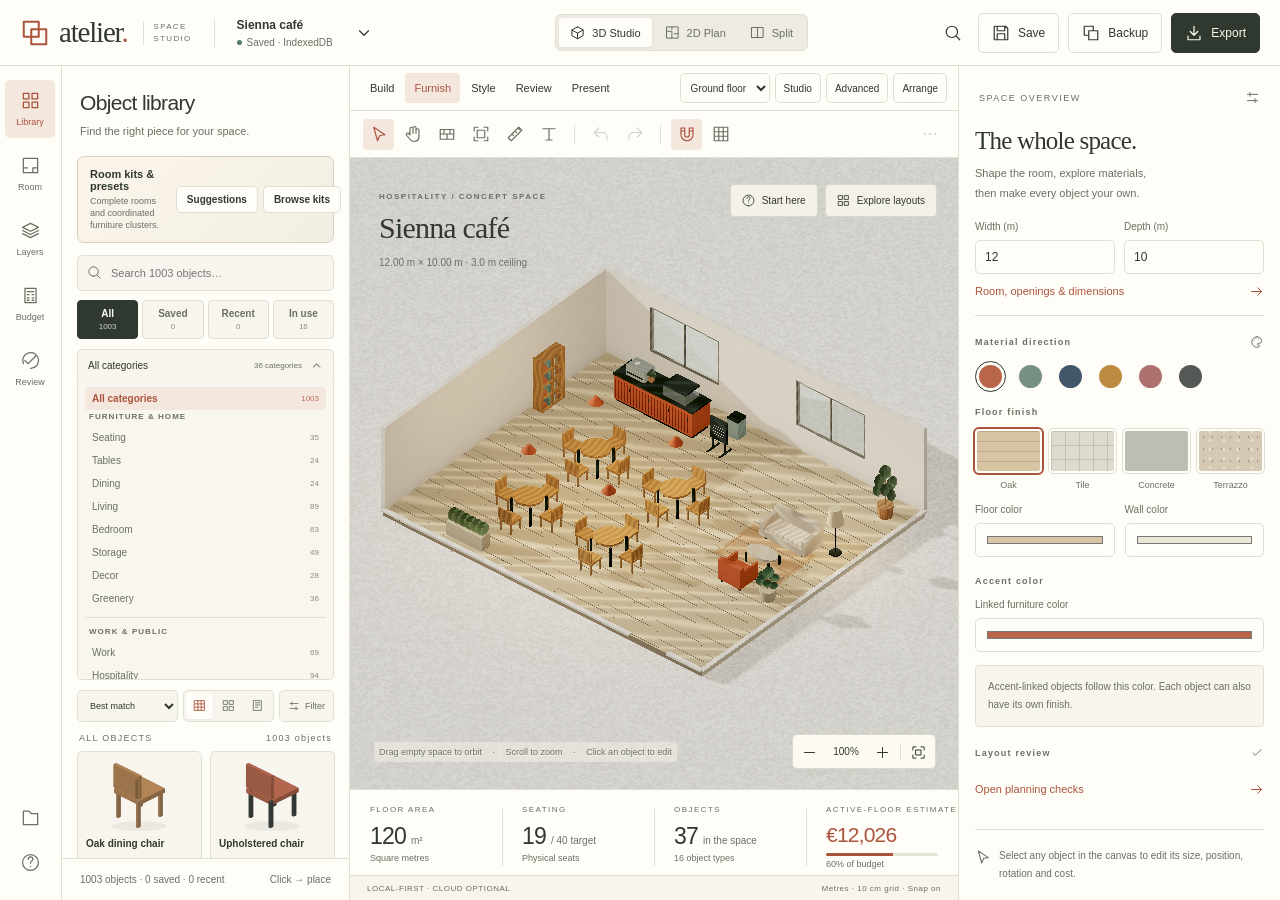
==== commit 7de2c8d3: "Publish Atelier Space Studio 12.1.3 smooth interaction" ====
--- a/index.html
+++ b/index.html
@@ -1,6 +1,6 @@
 <!doctype html>
 <html lang="en">
-<head><meta charset="utf-8"><meta name="viewport" content="width=device-width, initial-scale=1, viewport-fit=cover"><meta name="theme-color" content="#f7f5ee"><meta name="description" content="Atelier Space Studio 12.1.2 — Usability & Workflow Release with hardened project recovery, export preflight, accessibility, context actions, keyboard consistency, mobile refinement and release diagnostics while preserving backwards-compatible V10 projects."><title>Atelier — Space Studio 12.1.2</title><link rel="icon" href="data:image/svg+xml,%3Csvg xmlns='http://www.w3.org/2000/svg' viewBox='0 0 64 64'%3E%3Crect width='64' height='64' rx='12' fill='%23b96549'/%3E%3Cpath d='M14 14h25v25H14zM26 26h25v25H26z' fill='none' stroke='%23fff7e6' stroke-width='3'/%3E%3C/svg%3E"><style>:root{--paper:#f7f5ee;--surface:#fffdf7;--muted:#eeebe2;--ink:#30392f;--sub:#6a7065;--line:#dfdfd2;--accent:#ab543d;--accent-soft:#f4e7dd;--good:#557b68;--danger:#a54634;--shadow:0 8px 30px #30392f12;font-family:Arial,'Helvetica Neue',sans-serif;font-size:13px;color:var(--ink);font-synthesis:none;color-scheme:light}
+<head><meta charset="utf-8"><meta name="viewport" content="width=device-width, initial-scale=1, viewport-fit=cover"><meta name="theme-color" content="#f7f5ee"><meta name="description" content="Atelier Space Studio 12.1.3 — Usability & Workflow Release with hardened project recovery, export preflight, accessibility, context actions, keyboard consistency, mobile refinement and release diagnostics while preserving backwards-compatible V10 projects."><title>Atelier — Space Studio 12.1.3</title><link rel="icon" href="data:image/svg+xml,%3Csvg xmlns='http://www.w3.org/2000/svg' viewBox='0 0 64 64'%3E%3Crect width='64' height='64' rx='12' fill='%23b96549'/%3E%3Cpath d='M14 14h25v25H14zM26 26h25v25H26z' fill='none' stroke='%23fff7e6' stroke-width='3'/%3E%3C/svg%3E"><style>:root{--paper:#f7f5ee;--surface:#fffdf7;--muted:#eeebe2;--ink:#30392f;--sub:#6a7065;--line:#dfdfd2;--accent:#ab543d;--accent-soft:#f4e7dd;--good:#557b68;--danger:#a54634;--shadow:0 8px 30px #30392f12;font-family:Arial,'Helvetica Neue',sans-serif;font-size:13px;color:var(--ink);font-synthesis:none;color-scheme:light}
 *{box-sizing:border-box}html,body{margin:0;height:100%;overflow:hidden}body{background:var(--paper)}button,input,select,textarea{font:inherit}button{color:inherit;cursor:pointer}button,a,input,select,textarea{touch-action:manipulation}button{border:0;background:none}button:disabled{opacity:.3;cursor:not-allowed}button:not(:disabled):hover{background-color:var(--muted)}button:focus-visible,a:focus-visible,input:focus-visible,select:focus-visible,textarea:focus-visible,canvas:focus-visible,svg[tabindex]:focus-visible{outline:2px solid var(--accent);outline-offset:3px}input,select,textarea{min-width:0;width:100%;border:1px solid var(--line);border-radius:5px;background:#fffdf8;color:var(--ink);padding:9px 10px;outline-offset:1px}input[type=checkbox]{width:16px;height:16px;accent-color:var(--accent)}input[type=color]{height:34px;padding:3px;width:100%}textarea{resize:vertical;min-height:90px;line-height:1.65}select{cursor:pointer}input[type=number]{font-variant-numeric:tabular-nums}svg{vertical-align:middle;flex-shrink:0}a{color:inherit;text-decoration:none}h1,h2,h3,p{margin:0}h2{font-size:27px;font-weight:500;letter-spacing:-.8px}h3{font-size:15px;font-weight:600}small{font-size:11px}.muted{color:var(--sub)}.tiny{font-size:10px;line-height:1.5}.eyebrow{font-size:9px;font-weight:700;letter-spacing:1.6px;color:var(--sub)}.mono{font-variant-numeric:tabular-nums;letter-spacing:-.2px}.btn{display:inline-flex;align-items:center;justify-content:center;gap:8px;padding:10px 13px;border:1px solid var(--line);border-radius:5px;font-size:12px;font-weight:500;background:var(--surface);min-height:37px;white-space:nowrap}.btn.primary{background:var(--ink);border-color:var(--ink);color:#fff9eb}.btn.primary:hover{background:#46503e}.btn.accent{background:var(--accent);border-color:var(--accent);color:white}.btn.danger{color:var(--danger)}.btn.full{width:100%}.icon-btn{display:inline-flex;align-items:center;justify-content:center;width:32px;height:32px;border-radius:5px;flex-shrink:0}.divider{height:1px;background:var(--line);margin:18px 0}.app{height:100vh;height:100dvh;display:flex;flex-direction:column}.topbar{display:flex;align-items:center;height:66px;flex-shrink:0;border-bottom:1px solid var(--line);background:var(--surface);padding:0 20px;gap:22px;z-index:21}.brand{display:flex;align-items:center;gap:9px;white-space:nowrap}.brand>span:nth-child(2){font-family:Georgia,serif;font-size:29px;letter-spacing:-1.2px;line-height:1}.brand-dot{color:var(--accent)}.brand small{font-size:8px;letter-spacing:1.3px;line-height:1.5;border-left:1px solid var(--line);padding-left:10px;margin-left:6px;color:var(--sub)}#logo{color:var(--accent)}.top-divider{width:1px;height:28px;background:var(--line)}.project-switch{display:flex;align-items:center;gap:22px;min-width:190px;text-align:left;padding:7px 0;border-radius:4px}.project-switch-label{display:flex;flex-direction:column;gap:5px}.project-switch strong{font-size:12px;font-weight:600;max-width:210px;white-space:nowrap;overflow:hidden;text-overflow:ellipsis}.project-switch-label>span{font-size:10px;color:var(--sub)}#save-status.ok:before{content:'';display:inline-block;width:5px;height:5px;background:var(--good);border-radius:50%;margin:0 5px 1px 0}#save-status.error{color:var(--danger)}.view-switch{display:flex;margin-left:auto;margin-right:auto;gap:2px;background:var(--muted);border:1px solid var(--line);padding:3px;border-radius:6px}.view-switch button{display:flex;align-items:center;justify-content:center;gap:7px;padding:7px 11px;font-size:11px;white-space:nowrap;border-radius:3px;color:var(--sub)}.view-switch button[aria-pressed=true]{background:var(--surface);color:var(--ink);box-shadow:0 1px 3px #30392f12}.view-switch svg{width:15px;height:15px}.top-actions{display:flex;align-items:center;gap:9px}.workspace{display:grid;grid-template-columns:62px 264px minmax(0,1fr) 284px;flex:1;min-height:0}.rail{background:var(--surface);border-right:1px solid var(--line);display:flex;flex-direction:column;justify-content:space-between;padding:14px 5px 12px;z-index:20}.rail button{width:50px;min-height:58px;border-radius:5px;display:flex;align-items:center;justify-content:center;flex-direction:column;gap:7px;margin-bottom:7px;color:var(--sub);font-size:9px}.rail button.active{background:var(--accent-soft);color:var(--accent)}.rail button svg{width:19px;height:19px}.rail-bottom button{min-height:38px}.sidebar{background:var(--surface);border-right:1px solid var(--line);display:flex;flex-direction:column;min-height:0;z-index:15}.sidebar-top{display:flex;align-items:center;justify-content:space-between;padding:24px 18px 16px;flex-shrink:0}.sidebar-top h2{font-size:21px;letter-spacing:-.65px;line-height:1.2}.sidebar-top p{font-size:11px;color:var(--sub);margin-top:8px;line-height:1.5}.sidebar-content{flex:1;min-height:0;overflow:auto;padding:0 15px 15px;scrollbar-width:thin;scrollbar-color:#c9cbbc transparent}.sidebar-footer{flex-shrink:0;border-top:1px solid var(--line);padding:13px 18px;color:var(--sub);font-size:10px;display:flex;align-items:center;justify-content:space-between;min-height:42px}.drawer-close{display:none}.search-field{position:relative;margin-bottom:13px}.search-field svg{position:absolute;left:10px;top:10px;color:var(--sub);width:15px;height:15px}.search-field input{padding-left:33px;background:var(--paper);height:36px;font-size:11px}.search-field .kbd{position:absolute;right:9px;top:11px;font-size:10px;color:#919689}.categories{display:flex;flex-wrap:wrap;gap:5px;margin:0 0 14px}.category{padding:6px 9px;border:1px solid transparent;border-radius:4px;font-size:10px;line-height:1.1;color:var(--sub)}.category.active{background:var(--ink);color:var(--surface)}.category:not(.active){background:var(--paper)}.library-subhead{display:flex;align-items:center;justify-content:space-between;font-size:9px;letter-spacing:1.25px;margin:15px 2px 10px;color:var(--sub)}.library-grid{display:grid;grid-template-columns:1fr 1fr;gap:8px}.asset{content-visibility:auto;contain-intrinsic-size:122px 122px;position:relative;border:1px solid var(--line);border-radius:5px;background:var(--paper);min-width:0;transition:border-color .12s}.asset.selected{border-color:var(--accent);box-shadow:0 0 0 1px var(--accent)}.asset-main{display:block;width:100%;padding:0 8px 9px;text-align:left;border-radius:5px;min-width:0}.asset-main:hover{background:#edece2}.asset-main>svg{width:100%;height:81px;margin:3px 0 1px}.asset-thumb-placeholder{display:block;height:81px;margin:3px 0 1px;border-radius:4px;background:linear-gradient(135deg,#ebe9df,#f4f2e9 52%,#e5e3d8)}.asset-name{display:block;font-size:10px;font-weight:600;line-height:1.35;min-height:27px;margin-top:1px;word-break:normal}.asset-meta{display:flex;justify-content:space-between;align-items:center;font-size:9px;color:var(--sub);gap:2px;margin-top:2px}.favorite{position:absolute;right:4px;top:3px;width:24px;height:24px;display:flex;align-items:center;justify-content:center;color:#999e90;opacity:0;border-radius:3px}.asset:hover .favorite,.favorite.active,.favorite:focus-visible{opacity:1}.favorite.active{color:var(--accent)}.favorite.active svg{fill:var(--accent-soft)}.asset:hover{border-color:#b7bba9}.empty-state{padding:38px 12px;text-align:center;color:var(--sub);line-height:1.8;font-size:12px}.studio{min-width:0;display:flex;flex-direction:column;min-height:0;position:relative}.toolbar{height:47px;display:flex;align-items:center;padding:0 13px;gap:10px;border-bottom:1px solid var(--line);background:var(--surface);z-index:10;flex-shrink:0}.toolset{display:flex;gap:3px}.tool{width:31px;height:31px;display:flex;align-items:center;justify-content:center;border-radius:4px;color:var(--sub)}.tool.active{background:var(--accent-soft);color:var(--accent)}.toolbar-divider{width:1px;height:19px;background:var(--line);flex-shrink:0}.toolbar-right{display:flex;gap:4px;margin-left:auto}.inspector-toggle{display:none}.view-area{flex:1;min-height:0;position:relative;display:flex;background:#eeece5;overflow:hidden}.scene-pane,.plan-pane{height:100%;position:relative;flex:1;min-width:0;overflow:hidden}.scene-pane canvas,.plan-pane>svg{width:100%;height:100%;display:block;touch-action:none}.scene-preview{position:absolute;inset:0;width:100%;height:100%;pointer-events:none}.plan-pane{display:none;background:#f1f0e7}.view-area[data-mode="2d"] .scene-pane{display:none}.view-area[data-mode="2d"] .plan-pane{display:block}.view-area[data-mode=split] .scene-pane,.view-area[data-mode=split] .plan-pane{display:block;width:50%}.view-area[data-mode=split] .plan-pane{border-left:1px solid #ced1c1}.pane-label{position:absolute;left:19px;top:19px;display:none;align-items:center;gap:6px;font-size:8px;letter-spacing:1.3px;color:var(--sub);pointer-events:none}.view-area[data-mode=split] .pane-label{display:flex}.view-area[data-mode=split] .canvas-heading{display:none}.view-area[data-mode=split] .canvas-top-actions{top:43px}.tiny-square{width:5px;height:5px;background:var(--accent)}.canvas-heading{position:absolute;left:29px;top:29px;pointer-events:none}.canvas-heading .eyebrow{font-size:8px;letter-spacing:1.5px}.canvas-heading h1{font-family:Georgia,serif;font-weight:400;font-size:30px;letter-spacing:-.8px;margin:9px 0 9px;max-width:430px;white-space:nowrap;overflow:hidden;text-overflow:ellipsis}.canvas-heading>span:last-child{font-size:10px;color:var(--sub)}.canvas-top-actions{position:absolute;right:21px;top:26px;display:flex;gap:7px}.canvas-chip{display:flex;align-items:center;gap:7px;padding:9px 11px;background:#f8f6eddd;border:1px solid #d7d8c9;border-radius:4px;font-size:10px}.canvas-chip svg{width:13px;height:13px}.canvas-bottom{position:absolute;bottom:20px;left:24px;right:22px;display:flex;justify-content:space-between;align-items:center;gap:10px;pointer-events:none}.canvas-hint{font-size:9px;color:var(--sub);text-shadow:0 1px 1px #f8f7ef;background:#f3f1e888;padding:5px;border-radius:3px}.canvas-hint span{margin:0 8px}.zoom-controls{display:flex;align-items:center;gap:1px;background:#fffdf5ed;border:1px solid #d9dacc;border-radius:5px;padding:3px;pointer-events:auto;box-shadow:0 2px 8px #38433206}.zoom-controls button{display:flex;width:27px;height:27px;align-items:center;justify-content:center;border-radius:3px}.zoom-controls button svg{width:15px;height:15px}.zoom-controls>span:not(.zoom-divider){font-size:10px;min-width:44px;text-align:center;font-variant-numeric:tabular-nums}.zoom-divider{height:16px;width:1px;background:var(--line);margin:0 3px}.active-tool-hint{position:absolute;left:50%;top:20px;transform:translateX(-50%);background:var(--ink);color:#fff9ec;padding:9px 14px;border-radius:4px;font-size:11px;max-width:75%;text-align:center;z-index:4;box-shadow:var(--shadow);pointer-events:none}.selection-tools{position:absolute;left:50%;bottom:66px;transform:translateX(-50%);display:flex;align-items:center;gap:4px;padding:5px 7px;background:var(--surface);border:1px solid var(--line);box-shadow:var(--shadow);border-radius:5px;z-index:4}.selection-tools .selection-name{font-size:10px;padding:0 8px;max-width:150px;overflow:hidden;white-space:nowrap;text-overflow:ellipsis}.selection-tools button{width:30px;height:30px;display:flex;align-items:center;justify-content:center;border-radius:3px}.selection-tools svg{width:15px;height:15px}.metrics{display:grid;grid-template-columns:repeat(4,1fr);background:var(--surface);height:86px;border-top:1px solid var(--line);flex-shrink:0}.metric{padding:15px 20px;position:relative;min-width:0}.metric+.metric:before{content:'';position:absolute;left:0;top:19px;bottom:18px;width:1px;background:var(--line)}.metric-label{font-size:8px;letter-spacing:1.45px;color:var(--sub);text-transform:uppercase;margin-bottom:9px;white-space:nowrap}.metric-value{font-size:23px;letter-spacing:-.8px;font-weight:400;white-space:nowrap}.metric-value small{font-size:10px;letter-spacing:0;color:var(--sub);margin-left:5px}.metric-note{font-size:9px;color:var(--sub);margin-top:3px}.metric-total .metric-value{color:var(--accent);font-size:21px}.metric .bar{margin-top:6px;height:3px}.statusbar{height:25px;background:var(--paper);border-top:1px solid var(--line);display:flex;align-items:center;justify-content:space-between;padding:0 17px;font-size:8px;color:var(--sub);letter-spacing:.5px;flex-shrink:0}.inspector{display:flex;flex-direction:column;background:var(--surface);border-left:1px solid var(--line);min-height:0;z-index:15}.inspector-head{padding:20px 20px 15px;display:flex;align-items:center;justify-content:space-between;font-size:9px;letter-spacing:1.5px;color:var(--sub);height:58px;flex-shrink:0}.inspector-head svg{width:15px;height:15px}.inspector-close{display:none}.inspector-content{overflow:auto;padding:0 19px 20px;scrollbar-width:thin;scrollbar-color:#c9cbbc transparent}.inspector-hero{padding:3px 0 16px}.inspector-hero h2{font-family:Georgia,serif;font-size:25px;font-weight:400;margin-bottom:9px}.inspector-hero p{font-size:11px;line-height:1.8;color:var(--sub)}.section-label{font-size:9px;font-weight:600;letter-spacing:1.2px;margin:19px 0 12px;color:var(--sub);display:flex;align-items:center;justify-content:space-between}.section-label button{font-size:10px;font-weight:400;letter-spacing:0;color:var(--accent)}.fields{display:grid;grid-template-columns:1fr 1fr;gap:12px 9px}.fields.three{grid-template-columns:repeat(3,1fr)}.field{display:flex;flex-direction:column;gap:6px;min-width:0}.field.full{grid-column:1/-1}.field>span{font-size:10px;color:var(--sub);line-height:1.4}.field input,.field select{font-size:12px;padding:8px 9px;height:34px}.field small{font-size:9px;line-height:1.6;color:var(--sub)}.data-row{display:flex;justify-content:space-between;gap:12px;padding:7px 0;font-size:11px;align-items:baseline}.data-row>span:first-child{color:var(--sub)}.data-row strong{font-weight:500;white-space:nowrap}.data-row.total{border-top:1px solid var(--line);padding-top:13px;margin-top:8px;font-size:14px}.bar{height:4px;background:#e4e5d9;border-radius:2px;overflow:hidden}.bar>span{height:100%;display:block;background:var(--accent)}.note{font-size:10px;line-height:1.8;color:var(--sub);padding:12px;background:var(--paper);border:1px solid var(--line);border-radius:4px;margin-top:13px}.note.warning{border-color:#d5b39f;background:#f6eae0;color:#865136}.note>strong{color:var(--ink)}.palette-list{display:flex;gap:9px;margin-bottom:8px}.palette-swatch{width:31px;height:31px;border-radius:50%;padding:3px;display:flex;border:1px solid transparent}.palette-swatch.active{border-color:var(--ink)}.palette-swatch span{display:block;width:100%;height:100%;border-radius:50%}.finish-list{display:grid;grid-template-columns:repeat(4,1fr);gap:7px}.finish{display:flex;flex-direction:column;gap:7px;align-items:center;padding:0;border-radius:3px;font-size:9px;color:var(--sub)}.finish-sample{display:block;width:100%;height:44px;border:2px solid var(--surface);outline:1px solid var(--line);border-radius:4px;background:#d0b895}.finish.active .finish-sample{outline:2px solid var(--accent)}.finish[data-finish=oak] .finish-sample{background:repeating-linear-gradient(0deg,#d6c4a3 0 9px,#bda889 9px 10px)}.finish[data-finish=tile] .finish-sample{background-color:#dedace;background-image:linear-gradient(#c3c1b4 1px,transparent 1px),linear-gradient(90deg,#c3c1b4 1px,transparent 1px);background-size:14px 14px}.finish[data-finish=concrete] .finish-sample{background:#bdbeb3}.finish[data-finish=terrazzo] .finish-sample{background-color:#d5c9b5;background-image:radial-gradient(#a49076 1px,transparent 1px),radial-gradient(#e6ddc8 2px,transparent 2px);background-size:9px 12px,14px 9px;background-position:0 0,4px 5px}.color-pair{display:grid;grid-template-columns:1fr 1fr;gap:10px;margin-top:13px}.check-row{display:flex;align-items:center;gap:8px;font-size:11px;color:var(--sub);padding:8px 0}.object-hero{display:flex;gap:8px;align-items:center;margin-bottom:12px}.object-hero>svg{width:91px;height:77px;background:var(--paper);border-radius:4px}.object-hero>div{min-width:0}.object-hero h3{font-size:14px;line-height:1.5;font-weight:500}.object-hero p{font-size:10px;color:var(--sub);margin-top:6px;line-height:1.5}.action-row{display:flex;gap:7px;margin-top:13px}.action-row>.btn{flex:1;font-size:10px;padding:8px}.hint-block{display:flex;gap:8px;align-items:flex-start;margin-top:22px;padding-top:17px;border-top:1px solid var(--line);color:var(--sub);font-size:10px;line-height:1.8}.hint-block svg{margin-top:2px;width:16px;height:16px}.layer-filters{display:flex;flex-direction:column;gap:5px;margin-bottom:16px}.layer-filter{display:flex;align-items:center;justify-content:space-between;padding:9px 10px;background:var(--paper);border-radius:4px;font-size:11px}.layer-filter.off{opacity:.5}.layer-filter span{display:flex;gap:8px;align-items:center}.layer-filter svg{width:14px;height:14px}.object-row{display:flex;gap:5px;align-items:center;border-bottom:1px solid var(--line);padding:5px 0}.object-row.selected{background:var(--accent-soft)}.object-row-main{flex:1;min-width:0;text-align:left;padding:8px 6px;display:flex;align-items:center;gap:7px}.object-row-main strong{font-size:10px;font-weight:500;display:block;overflow:hidden;text-overflow:ellipsis;white-space:nowrap}.object-row-main small{font-size:9px;display:block;color:var(--sub);margin-top:5px}.object-row-main>span{min-width:0}.object-row .icon-btn{width:25px;height:30px}.object-row .icon-btn svg{width:13px;height:13px}.object-dot{width:8px;height:8px;border-radius:2px;flex-shrink:0}.issue{padding:12px 10px;border:1px solid #dcc6b4;border-radius:4px;margin:9px 0;background:#f9f2e8;cursor:pointer;text-align:left;display:block;width:100%}.issue strong{display:block;font-size:11px;line-height:1.6;font-weight:500}.issue p{font-size:10px;line-height:1.65;margin-top:5px;color:var(--sub)}.issue .tag{font-size:8px;letter-spacing:1px;color:#9b644b;margin-bottom:6px;display:block;text-transform:uppercase}.opening-row{display:flex;align-items:center;gap:4px;border-bottom:1px solid var(--line);padding:7px 0}.opening-row>.opening-main{flex:1;text-align:left;padding:4px 1px}.opening-row strong{font-weight:500;font-size:11px;display:block}.opening-row small{display:block;font-size:9px;color:var(--sub);margin-top:5px}.budget-schedule{margin-top:15px}.budget-item{display:flex;justify-content:space-between;gap:8px;padding:7px 0;font-size:10px;border-bottom:1px solid var(--line);line-height:1.5}.budget-item>span:first-child{max-width:145px}.budget-item>span:last-child{white-space:nowrap}.info-link{display:flex;justify-content:space-between;align-items:center;font-size:11px;color:var(--accent);padding:10px 0;width:100%;text-align:left}.select-grid{display:grid;grid-template-columns:1fr 1fr;gap:7px}.select-grid .btn{font-size:10px;padding:8px 3px}.kbd{font:10px Arial;padding:2px 4px;background:#eeeee4;border:1px solid var(--line);border-radius:3px;color:var(--sub);white-space:nowrap}.shortcut-row{display:flex;justify-content:space-between;gap:15px;border-bottom:1px solid var(--line);padding:12px 0;font-size:12px}.drawer-backdrop{display:none}.mobile-nav{display:none}dialog{width:min(840px,calc(100vw - 36px));max-height:calc(100dvh - 48px);padding:0;border:1px solid var(--line);border-radius:9px;background:var(--surface);color:var(--ink);box-shadow:0 25px 90px #20271f42;overflow:auto}dialog::backdrop{background:#31382b70;backdrop-filter:blur(3px)}.dialog-header{display:flex;justify-content:space-between;align-items:flex-start;gap:20px;padding:26px 28px 20px;border-bottom:1px solid var(--line);position:sticky;top:0;background:var(--surface);z-index:2}.dialog-header h2{margin-top:10px}.dialog-header .icon-btn{margin-top:2px}.dialog-content{padding:22px 28px 28px}.dialog-content .lead{color:var(--sub);font-size:12px;line-height:1.8;margin-bottom:19px}.dialog-actions{display:flex;gap:10px;justify-content:flex-end;margin-top:24px}.template-grid{display:grid;grid-template-columns:repeat(3,1fr);gap:13px}.template-card{border:1px solid var(--line);border-radius:5px;overflow:hidden;display:block;text-align:left;padding:0;background:var(--paper)}.template-card .template-preview{display:block;width:100%;height:129px;padding:10px;background:#efede2;border-bottom:1px solid var(--line)}.template-card svg{width:100%;height:100%}.template-card .template-info{padding:13px;display:block}.template-card strong{display:block;font-size:12px;font-weight:500;line-height:1.5}.template-card small{font-size:9px;color:var(--sub);display:block;line-height:1.6;margin-top:5px}.template-card .tag{font-size:8px;letter-spacing:1px;color:var(--accent);display:block;margin-bottom:5px}.project-card{border:1px solid var(--line);border-radius:5px;padding:13px;display:flex;align-items:center;gap:18px;margin-top:11px}.project-card svg{width:90px;height:70px;flex-shrink:0}.project-card-main{flex:1;min-width:0}.project-card strong{font-size:13px;font-weight:500;line-height:1.5}.project-card p{font-size:10px;color:var(--sub);margin-top:6px;line-height:1.7}.project-card-actions{display:flex;gap:7px}.export-grid{display:grid;grid-template-columns:1fr 1fr;gap:12px}.export-option{display:flex;text-align:left;gap:13px;border:1px solid var(--line);padding:18px 15px;border-radius:5px;background:var(--paper);min-width:0}.export-option>svg{width:23px;height:23px;color:var(--accent);margin-top:2px}.export-option strong{display:block;font-size:13px;font-weight:500}.export-option small{display:block;font-size:10px;line-height:1.7;color:var(--sub);margin-top:7px}.compare-table{width:100%;border-collapse:collapse;margin-top:20px;font-size:12px}.compare-table th,.compare-table td{padding:13px 10px;text-align:left;border-bottom:1px solid var(--line);line-height:1.5}.compare-table th{font-weight:500;background:var(--paper)}.command-list{display:flex;flex-direction:column;margin-top:16px;max-height:420px;overflow:auto}.command{display:flex;align-items:center;text-align:left;gap:12px;padding:13px;border-radius:4px;min-height:43px}.command span{flex:1}.command svg{width:17px;height:17px;color:var(--sub)}.toast{position:fixed;bottom:40px;left:50%;transform:translateX(-50%) translateY(150%);opacity:0;pointer-events:none;background:var(--ink);color:var(--surface);border-radius:5px;padding:12px 18px;max-width:min(540px,90vw);font-size:12px;line-height:1.6;z-index:100;box-shadow:var(--shadow);transition:opacity .18s,transform .18s}.toast.show{opacity:1;transform:translateX(-50%) translateY(0)}[hidden]{display:none!important}.webgl-message{position:absolute;left:10%;right:10%;top:45%;padding:20px;line-height:1.7;background:var(--surface);border:1px solid var(--line);border-radius:5px;font-size:13px}
 @media(min-width:1500px){.workspace{grid-template-columns:64px 280px minmax(0,1fr) 294px}.sidebar-top{padding-left:21px}.sidebar-content{padding-left:18px;padding-right:18px}.asset-main>svg{height:89px}.canvas-heading{top:32px;left:34px}.metrics{height:91px}.metric{padding:17px 24px}}
 @media(max-width:1250px){.workspace{grid-template-columns:58px 244px minmax(0,1fr)}.inspector{display:none;position:fixed;top:66px;right:0;bottom:0;width:294px;box-shadow:-7px 0 35px #30392f15;z-index:32}.show-inspector .inspector{display:flex}.inspector-toggle{display:flex}.inspector-close{display:flex}.inspector-mark{display:none}.show-inspector .drawer-backdrop{display:block}.topbar{gap:14px;padding:0 16px}.brand small{display:none}.project-switch{min-width:160px}.top-divider{display:none}.view-switch button{padding:7px 9px}.canvas-hint{max-width:50%;line-height:1.7}.drawer-backdrop{position:fixed;inset:66px 0 0;background:#31382b25;z-index:30}.metric{padding:15px}.metric-value{font-size:22px}.search-command{display:none}}
@@ -82,7 +82,7 @@
 .project-manager-toolbar{display:grid;grid-template-columns:minmax(0,1fr) auto;gap:10px;align-items:center;margin:0 0 12px}.project-manager-toolbar .search-field{margin:0}.project-scope-row{display:flex;gap:5px;flex-wrap:wrap;margin:0 0 14px}.project-scope-row button{padding:7px 10px;border:1px solid var(--line);border-radius:4px;background:var(--paper);font-size:10px;color:var(--sub)}.project-scope-row button.active{background:var(--ink);color:var(--surface);border-color:var(--ink)}.project-library-grid{display:grid;grid-template-columns:repeat(2,minmax(0,1fr));gap:10px}.project-card-v119{border:1px solid var(--line);border-radius:7px;background:var(--surface);overflow:hidden;min-width:0}.project-card-v119.current{border-color:var(--accent);box-shadow:0 0 0 1px var(--accent)}.project-thumb{height:124px;background:#efede4;overflow:hidden;border-bottom:1px solid var(--line)}.project-thumb svg{width:100%;height:100%;display:block}.project-card-body{padding:12px}.project-card-head{display:flex;gap:10px;align-items:flex-start;justify-content:space-between}.project-card-head strong{font-size:13px;line-height:1.35}.project-card-meta{display:flex;gap:6px;flex-wrap:wrap;margin:8px 0}.project-badge{font-size:8px;letter-spacing:.7px;padding:4px 6px;border-radius:999px;background:var(--muted);color:var(--sub);text-transform:uppercase}.project-badge.accent{background:var(--accent-soft);color:var(--accent)}.project-card-actions{display:flex;gap:5px;flex-wrap:wrap;margin-top:10px}.project-card-actions .btn{padding:7px 9px;min-height:32px;font-size:10px}.project-card-actions .icon-btn{width:32px;height:32px;border:1px solid var(--line)}.project-manager-summary{display:grid;grid-template-columns:repeat(4,1fr);gap:8px;margin:10px 0 14px}.project-manager-summary article{padding:10px;border:1px solid var(--line);border-radius:5px;background:var(--paper)}.project-manager-summary strong{display:block;font-size:18px;font-weight:500}.project-manager-summary span{display:block;font-size:9px;color:var(--sub);margin-top:3px}.template-library-tabs{display:flex;gap:5px;margin:0 0 12px}.template-library-tabs button{padding:7px 10px;border:1px solid var(--line);border-radius:4px;font-size:10px}.template-library-tabs button.active{background:var(--ink);color:var(--surface)}.recovery-list{display:grid;gap:8px}.recovery-row{display:flex;align-items:center;justify-content:space-between;gap:12px;padding:11px;border:1px solid var(--line);border-radius:5px;background:var(--paper)}.recovery-row>div:first-child{min-width:0}.recovery-row strong{display:block;font-size:11px}.recovery-row small{display:block;color:var(--sub);margin-top:4px}.wizard-starter{display:grid;grid-template-columns:repeat(3,minmax(0,1fr));gap:7px;max-height:230px;overflow:auto;padding:1px}.wizard-starter label{display:block;border:1px solid var(--line);border-radius:5px;padding:9px;background:var(--paper);cursor:pointer}.wizard-starter label:has(input:checked){border-color:var(--accent);box-shadow:0 0 0 1px var(--accent);background:var(--accent-soft)}.wizard-starter input{width:auto;margin-right:5px}.wizard-starter strong{display:block;font-size:10px;margin-top:5px}.wizard-starter small{display:block;font-size:8px;color:var(--sub);margin-top:3px;line-height:1.35}.import-summary{display:grid;grid-template-columns:repeat(4,1fr);gap:8px;margin:12px 0}.import-summary article{background:var(--paper);border:1px solid var(--line);border-radius:5px;padding:10px}.import-summary strong{display:block;font-size:17px;font-weight:500}.import-summary span{font-size:9px;color:var(--sub)}
 @media(max-width:760px){.project-manager-toolbar{grid-template-columns:1fr}.project-library-grid{grid-template-columns:1fr}.project-manager-summary,.import-summary{grid-template-columns:1fr 1fr}.project-thumb{height:112px}.wizard-starter{grid-template-columns:1fr 1fr}.project-card-actions{gap:4px}}
 
-/* V12.1.2 — Professional Studio release hardening */
+/* V12.1.3 — Professional Studio release hardening */
 .skip-link{position:fixed;left:12px;top:-60px;z-index:1000;padding:10px 14px;border-radius:5px;background:var(--ink);color:var(--surface);font-size:12px;font-weight:600;transition:top .12s}.skip-link:focus{top:12px}.context-menu{position:fixed;z-index:1001;min-width:210px;max-width:calc(100vw - 20px);padding:5px;background:var(--surface);border:1px solid var(--line);border-radius:7px;box-shadow:0 14px 44px #30392f2e}.context-menu[hidden]{display:none}.context-menu button{width:100%;min-height:36px;display:flex;align-items:center;gap:9px;padding:8px 10px;border-radius:4px;text-align:left;font-size:11px}.context-menu button:hover,.context-menu button:focus-visible{background:var(--muted)}.context-menu button.danger{color:var(--danger)}.context-menu-sep{height:1px;background:var(--line);margin:4px}.release-health-grid{display:grid;grid-template-columns:repeat(4,minmax(0,1fr));gap:8px;margin:12px 0 16px}.release-health-grid article{padding:11px;border:1px solid var(--line);border-radius:6px;background:var(--paper)}.release-health-grid strong{display:block;font-size:18px;font-weight:500}.release-health-grid span{display:block;margin-top:3px;font-size:9px;color:var(--sub)}.release-checks{display:grid;gap:6px}.release-check{display:grid;grid-template-columns:18px minmax(0,1fr);gap:8px;align-items:start;padding:9px 10px;border:1px solid var(--line);border-radius:5px;background:var(--surface)}.release-check b{font-size:10px;line-height:1.4}.release-check p{font-size:9px;color:var(--sub);line-height:1.45;margin-top:2px}.release-check .ok{color:var(--good)}.release-check .warn{color:#966f32}.release-check .bad{color:var(--danger)}.repair-summary{display:grid;grid-template-columns:repeat(4,1fr);gap:7px;margin:12px 0}.repair-summary article{padding:10px;border:1px solid var(--line);background:var(--paper);border-radius:5px}.repair-summary strong{display:block;font-size:17px}.repair-summary span{display:block;font-size:8px;color:var(--sub);margin-top:3px}.note.warning{border-left:3px solid #c08a3e;background:#fff6e7;padding:10px 12px}.professional-badge{display:inline-flex;align-items:center;gap:5px;padding:3px 6px;border-radius:999px;background:#e8eee9;color:#4c6957;font-size:8px;font-weight:700;letter-spacing:.35px}.touch-hint{display:none}.focus-ring{outline:2px solid var(--accent);outline-offset:3px}
 @media(max-width:760px){button,.btn,.icon-btn,.tool,.category,.project-scope-row button{min-height:44px}.tool,.icon-btn{min-width:44px}.toolbar{min-height:50px}.mobile-nav{height:calc(64px + env(safe-area-inset-bottom,0px))}.mobile-nav button{height:54px}.sidebar,.inspector{bottom:calc(64px + env(safe-area-inset-bottom,0px))}.drawer-backdrop{bottom:calc(64px + env(safe-area-inset-bottom,0px))}.release-health-grid,.repair-summary{grid-template-columns:1fr 1fr}.context-menu button{min-height:44px}.dialog-actions{flex-wrap:wrap}.dialog-actions .btn{flex:1 1 auto}.touch-hint{display:block;font-size:9px;color:var(--sub);line-height:1.5}}
 @media(max-width:420px){.release-health-grid,.repair-summary{grid-template-columns:1fr}.top-actions{gap:3px}.top-actions .icon-btn{min-width:40px}.canvas-top-actions{display:none}}
@@ -2292,28 +2292,30 @@
 precision highp float;layout(location=0) in vec3 position;uniform mat4 vp;void main(){gl_Position=vp*vec4(position,1.);}`;
 const DEPTHFRAG=`#version 300 es
 precision highp float;void main(){}`;
-// V12.1.2 interaction shader: intentionally simple while dragging/orbiting.
-// Full material, shadow, fixture and filmic rendering returns immediately on pointer release.
+// V12.1.3 interaction shader: full-resolution and intentionally cheap while
+// dragging/orbiting. It reuses the last completed shadow map with one sample
+// so motion keeps spatial depth without regenerating shadows mid-gesture.
+// Full material, fixture and filmic rendering returns immediately on release.
 const FASTFRAG=`#version 300 es
-precision mediump float;in vec3 vNormal;in vec3 vColor;in vec4 vMat;uniform vec3 sun;uniform float sunPower;uniform float ambientPower;out vec4 frag;
-void main(){vec3 n=normalize(vNormal);float alpha=clamp(fract(vMat.w)*10.,.05,1.);float diffuse=max(dot(n,normalize(sun)),0.);float hemi=clamp(n.y*.5+.5,0.,1.);float light=clamp(ambientPower*(.72+.28*hemi)+diffuse*sunPower*.58,.22,1.45);vec3 c=pow(max(vColor*light,vec3(0.)),vec3(.454545));frag=vec4(c,alpha);}`;
+precision mediump float;in vec3 vNormal;in vec3 vColor;in vec3 vWorld;in vec4 vShadow;in vec4 vMat;uniform sampler2D shadowMap;uniform vec3 sun;uniform float sunPower;uniform float ambientPower;uniform float shadows;out vec4 frag;
+void main(){vec3 n=normalize(vNormal);float alpha=clamp(fract(vMat.w)*10.,.05,1.);float diffuse=max(dot(n,normalize(sun)),0.);float hemi=clamp(n.y*.5+.5,0.,1.);float sh=1.;vec3 sc=vShadow.xyz/vShadow.w*.5+.5;if(shadows>.5&&sc.x>0.&&sc.x<1.&&sc.y>0.&&sc.y<1.&&sc.z<1.){float d=texture(shadowMap,sc.xy).r,bias=max(.0015*(1.-diffuse),.00035);sh=.35+.65*(sc.z-bias<=d?1.:0.);}float light=clamp(.66+ambientPower*.18+hemi*.12+diffuse*sunPower*.28*sh,.70,1.12);float contact=1.-.045*exp(-max(vWorld.y,0.)*3.2)*(1.-clamp(n.y,0.,1.));vec3 c=vColor*light*contact;c=(c-.5)*1.012+.5;frag=vec4(clamp(c,0.,1.),alpha);}`;
 class Scene3D{
  constructor(canvas,callbacks={}){
   this.projection='orthographic';this.buildingMode=false;this.fov=55;this.clipY=Infinity;this.eyeHeight=1.65;this.walkSpeed=1.4;this.sun=[-.7,1.6,.8];this.env=environmentById('atelier');this.renderSettings={quality:'high',exposure:1.05,contrast:1.02,saturation:1,ambient:.62,shadows:true,shadowSoftness:1.1,bounce:.32,contactGround:.2,toneMap:'filmic',fixtures:true,fixtureStrength:1,materialDetail:true,selectionGlow:1.15};this.pointLights=[];this.pathAnimation=null;this.canvas=canvas;this.callbacks=callbacks;this.yaw=rad(40);this.pitch=rad(37);this.target=[0,.65,0];this.halfH=8;this.zoom=1;this.selected=[];this.wallMode='cutaway';this.shadows=true;this.warmth=.4;this.objectFaces=[];this.objectFacesById=new Map();this.objectRanges=new Map();this.faceIndicesById=new Map();this.pickObjects=[];this.outlineCount=0;this.frames=0;this.restoreIdle=null;this.detailStale=true;this.hiddenLayers=new Set();this.scheduled=false;this.lastQuadrant='';this.geometryEpoch=-1;this.geometryViewKey='';this.largeSceneTier='normal';
-  this.gl=canvas.getContext('webgl2',{antialias:true,alpha:false,preserveDrawingBuffer:false,powerPreference:'high-performance',desynchronized:true});
+  this.gl=canvas.getContext('webgl2',{antialias:false,alpha:false,preserveDrawingBuffer:false,powerPreference:'high-performance',desynchronized:true});
   this.software=!this.gl;
   if(this.software){this.ctx=canvas.getContext('2d',{alpha:false});if(!this.ctx)throw new Error('Canvas rendering is unavailable.');}else this.init();this.observe=new ResizeObserver(()=>this.resize());this.observe.observe(canvas);
   canvas.addEventListener('webglcontextlost',e=>{e.preventDefault();this.lost=true;callbacks.lost?.();});
   canvas.addEventListener('webglcontextrestored',()=>{this.lost=false;this.init();if(this.project)this.update(this.project,this.selected);callbacks.restored?.();});
   this.pointers=new Map();this.bind();
  }
- init(){const gl=this.gl;this.main=program(gl,VERT,FRAG);this.fast=program(gl,VERT,FASTFRAG);this.depth=program(gl,DEPTHVERT,DEPTHFRAG);const U=(program,names)=>Object.fromEntries(names.map(n=>[n,gl.getUniformLocation(program,n)]));this.uMain=U(this.main,['vp','lightVP','sun','cameraPos','shadows','sunPower','envColor','groundColor','ambientPower','bouncePower','contactGround','fogDensity','shadowTexel','shadowSoftness','toneMapMode','exposure','contrast','saturation','materialDetail','pointCount','shadowMap']);this.uMain.pointPos=Array.from({length:8},(_,i)=>gl.getUniformLocation(this.main,`pointPos[${i}]`));this.uMain.pointColor=Array.from({length:8},(_,i)=>gl.getUniformLocation(this.main,`pointColor[${i}]`));this.uMain.pointPower=Array.from({length:8},(_,i)=>gl.getUniformLocation(this.main,`pointPower[${i}]`));this.uFast=U(this.fast,['vp','sun','sunPower','ambientPower']);this.uDepth={vp:gl.getUniformLocation(this.depth,'vp')};this.buffer=gl.createBuffer();this.vao=gl.createVertexArray();gl.bindVertexArray(this.vao);gl.bindBuffer(gl.ARRAY_BUFFER,this.buffer);for(let i=0;i<3;i++){gl.enableVertexAttribArray(i);gl.vertexAttribPointer(i,3,gl.FLOAT,false,52,i*12);}gl.enableVertexAttribArray(3);gl.vertexAttribPointer(3,4,gl.FLOAT,false,52,36);gl.bindVertexArray(null);
+ init(){const gl=this.gl;this.main=program(gl,VERT,FRAG);this.fast=program(gl,VERT,FASTFRAG);this.depth=program(gl,DEPTHVERT,DEPTHFRAG);const U=(program,names)=>Object.fromEntries(names.map(n=>[n,gl.getUniformLocation(program,n)]));this.uMain=U(this.main,['vp','lightVP','sun','cameraPos','shadows','sunPower','envColor','groundColor','ambientPower','bouncePower','contactGround','fogDensity','shadowTexel','shadowSoftness','toneMapMode','exposure','contrast','saturation','materialDetail','pointCount','shadowMap']);this.uMain.pointPos=Array.from({length:8},(_,i)=>gl.getUniformLocation(this.main,`pointPos[${i}]`));this.uMain.pointColor=Array.from({length:8},(_,i)=>gl.getUniformLocation(this.main,`pointColor[${i}]`));this.uMain.pointPower=Array.from({length:8},(_,i)=>gl.getUniformLocation(this.main,`pointPower[${i}]`));this.uFast=U(this.fast,['vp','lightVP','sun','sunPower','ambientPower','shadows','shadowMap']);this.uDepth={vp:gl.getUniformLocation(this.depth,'vp')};this.buffer=gl.createBuffer();this.vao=gl.createVertexArray();gl.bindVertexArray(this.vao);gl.bindBuffer(gl.ARRAY_BUFFER,this.buffer);for(let i=0;i<3;i++){gl.enableVertexAttribArray(i);gl.vertexAttribPointer(i,3,gl.FLOAT,false,52,i*12);}gl.enableVertexAttribArray(3);gl.vertexAttribPointer(3,4,gl.FLOAT,false,52,36);gl.bindVertexArray(null);
   this.outlineBuffer=gl.createBuffer();this.outlineVao=gl.createVertexArray();gl.bindVertexArray(this.outlineVao);gl.bindBuffer(gl.ARRAY_BUFFER,this.outlineBuffer);for(let i=0;i<3;i++){gl.enableVertexAttribArray(i);gl.vertexAttribPointer(i,3,gl.FLOAT,false,52,i*12);}gl.enableVertexAttribArray(3);gl.vertexAttribPointer(3,4,gl.FLOAT,false,52,36);gl.bindVertexArray(null);
   this.tex=gl.createTexture();gl.bindTexture(gl.TEXTURE_2D,this.tex);this.shadowMapSize=QUALITY_PRESETS[this.renderSettings?.quality||'high']?.shadowSize||1536;gl.texImage2D(gl.TEXTURE_2D,0,gl.DEPTH_COMPONENT24,this.shadowMapSize,this.shadowMapSize,0,gl.DEPTH_COMPONENT,gl.UNSIGNED_INT,null);gl.texParameteri(gl.TEXTURE_2D,gl.TEXTURE_MIN_FILTER,gl.NEAREST);gl.texParameteri(gl.TEXTURE_2D,gl.TEXTURE_MAG_FILTER,gl.NEAREST);gl.texParameteri(gl.TEXTURE_2D,gl.TEXTURE_WRAP_S,gl.CLAMP_TO_EDGE);gl.texParameteri(gl.TEXTURE_2D,gl.TEXTURE_WRAP_T,gl.CLAMP_TO_EDGE);this.fbo=gl.createFramebuffer();gl.bindFramebuffer(gl.FRAMEBUFFER,this.fbo);gl.framebufferTexture2D(gl.FRAMEBUFFER,gl.DEPTH_ATTACHMENT,gl.TEXTURE_2D,this.tex,0);gl.drawBuffers([gl.NONE]);gl.readBuffer(gl.NONE);if(gl.checkFramebufferStatus(gl.FRAMEBUFFER)!==gl.FRAMEBUFFER_COMPLETE)this.shadows=false;gl.bindFramebuffer(gl.FRAMEBUFFER,null);gl.enable(gl.DEPTH_TEST);gl.disable(gl.CULL_FACE);gl.enable(gl.BLEND);gl.blendFunc(gl.SRC_ALPHA,gl.ONE_MINUS_SRC_ALPHA);
  }
  setShadowResolution(size){if(this.software||!this.gl)return;size=Math.round(clamp(size||1024,512,2048));if(size===this.shadowMapSize)return;const gl=this.gl;this.shadowMapSize=size;gl.bindTexture(gl.TEXTURE_2D,this.tex);gl.texImage2D(gl.TEXTURE_2D,0,gl.DEPTH_COMPONENT24,size,size,0,gl.DEPTH_COMPONENT,gl.UNSIGNED_INT,null);gl.bindFramebuffer(gl.FRAMEBUFFER,this.fbo);gl.framebufferTexture2D(gl.FRAMEBUFFER,gl.DEPTH_ATTACHMENT,gl.TEXTURE_2D,this.tex,0);gl.bindFramebuffer(gl.FRAMEBUFFER,null);this.shadowDirty=true;}
- resize(){const rect=this.canvas.getBoundingClientRect();if(rect.width<2||rect.height<2)return;const cap=QUALITY_PRESETS[this.renderSettings?.quality||'high']?.pixelRatio||1.75,sceneFactor=this.largeSceneTier==='extreme'?.68:this.largeSceneTier==='large'?.82:1,nativePx=Math.min(devicePixelRatio||1,Math.max(.68,cap*sceneFactor)),interactionFactor=this.interacting?(this.software?.52:this.largeSceneTier==='extreme'?.46:this.largeSceneTier==='large'?.52:.58):1,px=Math.max(this.interacting?.46:.68,nativePx*interactionFactor);const w=Math.max(2,Math.round(rect.width*px)),h=Math.max(2,Math.round(rect.height*px));if(this.canvas.width!==w)this.canvas.width=w;if(this.canvas.height!==h)this.canvas.height=h;this.aspect=rect.width/rect.height;this.invalidate();}
- setInteractive(active){active=!!active;clearTimeout(this.interactionTimer);if(this.restoreIdle){if(globalThis.cancelIdleCallback)cancelIdleCallback(this.restoreIdle);else clearTimeout(this.restoreIdle);this.restoreIdle=null;}if(active){if(this.interacting)return;this.interacting=true;this.resize();return;}if(!this.interacting)return;this.interactionTimer=setTimeout(()=>{const restore=()=>{this.restoreIdle=null;if(this.pointers?.size)return;this.interacting=false;this.resize();if(this.project&&this.detailStale&&!this.software)this.update(this.project,this.selected);else{this.updateSelection(this.selected);this.invalidate();}};if(globalThis.requestIdleCallback)this.restoreIdle=requestIdleCallback(restore,{timeout:520});else this.restoreIdle=setTimeout(restore,70);},105);}
+ resize(){const rect=this.canvas.getBoundingClientRect();if(rect.width<2||rect.height<2)return;const cap=QUALITY_PRESETS[this.renderSettings?.quality||'high']?.pixelRatio||1.75,sceneFactor=this.largeSceneTier==='extreme'?.68:this.largeSceneTier==='large'?.82:1,px=Math.min(devicePixelRatio||1,Math.max(.68,cap*sceneFactor));const w=Math.max(2,Math.round(rect.width*px)),h=Math.max(2,Math.round(rect.height*px));if(this.canvas.width!==w)this.canvas.width=w;if(this.canvas.height!==h)this.canvas.height=h;this.aspect=rect.width/rect.height;this.invalidate();}
+ setInteractive(active){active=!!active;if(active===!!this.interacting)return;this.interacting=active;if(!active&&this.project&&this.detailStale&&!this.software)this.update(this.project,this.selected);else{this.updateSelection(this.selected);this.invalidate();}}
  camera(){
   if(this.projection==='walk'){
    const eye=this.walkPos||[0,this.eyeHeight,0],dir=[Math.sin(this.yaw)*Math.cos(this.pitch),Math.sin(this.pitch),-Math.cos(this.yaw)*Math.cos(this.pitch)],right=norm(cross(dir,[0,1,0])),up=cross(right,dir);return {eye,dir,right,up,center:eye.map((v,i)=>v+dir[i])};
@@ -2404,17 +2406,18 @@
   try{this.aspect=this.aspect||1.4;let width=1800,height=Math.round(width/this.aspect);if(height>2400){height=2400;width=Math.round(height*this.aspect);}this.canvas.width=width;this.canvas.height=height;if(allLayers)this.hiddenLayers=new Set();this.update(project,[],true);this.render(true);return this.canvas.toDataURL('image/png');}
   finally{this.canvas.width=old.w;this.canvas.height=old.h;this.aspect=old.aspect;this.hiddenLayers=old.layers;this.update(old.project,old.selected);this.render();}
  }
- invalidate(){if(this.scheduled||this.lost)return;this.scheduled=true;requestAnimationFrame(()=>{this.scheduled=false;this.render();});}
+ invalidate(){if(this.scheduled||this.lost)return;this.scheduled=requestAnimationFrame(()=>{this.scheduled=0;this.render();});}
+ renderInputFrame(){if(this.lost)return;if(this.scheduled){cancelAnimationFrame(this.scheduled);this.scheduled=0;}this.render();}
  render(force=false){
   if(!this.project||this.lost||(!force&&!this.canvas.clientWidth))return;
   if(this.software){this.renderSoftware(force);return;}
   const gl=this.gl,cam=this.camera(),interactive=this.interacting,sun=norm(this.sun);
-  let lightVP=null;if(!interactive){const extent=Math.max(this.project.room.w,this.project.room.d)*.8+4,lightEye=sun.map(v=>v*45);lightVP=multiply(ortho(-extent,extent,-extent,extent,1,100),lookAt(lightEye,[0,0,0],[0,1,0]));}
+  const extent=Math.max(this.project.room.w,this.project.room.d)*.8+4,lightEye=sun.map(v=>v*45),lightVP=multiply(ortho(-extent,extent,-extent,extent,1,100),lookAt(lightEye,[0,0,0],[0,1,0]));
   gl.bindVertexArray(this.vao);
   if(this.shadowDirty&&this.shadows&&!this.interacting){gl.bindFramebuffer(gl.FRAMEBUFFER,this.fbo);gl.viewport(0,0,this.shadowMapSize||1536,this.shadowMapSize||1536);gl.clear(gl.DEPTH_BUFFER_BIT);gl.useProgram(this.depth);gl.uniformMatrix4fv(this.uDepth.vp,false,lightVP);gl.enable(gl.POLYGON_OFFSET_FILL);gl.polygonOffset(1,1);gl.drawArrays(gl.TRIANGLES,0,this.shadowCount);gl.disable(gl.POLYGON_OFFSET_FILL);this.shadowDirty=false;}
   gl.bindFramebuffer(gl.FRAMEBUFFER,null);gl.viewport(0,0,this.canvas.width,this.canvas.height);const bg=hexRgb(this.env.sky),u=this.uMain;gl.clearColor(bg[0],bg[1],bg[2],1);gl.clear(gl.COLOR_BUFFER_BIT|gl.DEPTH_BUFFER_BIT);
   const hh=this.halfH/this.zoom,vp=multiply(this.projection==='orthographic'?ortho(-hh*(this.aspect||1),hh*(this.aspect||1),-hh,hh,1,500):perspectiveMatrix(this.fov,this.aspect||1),lookAt(cam.eye,cam.center,[0,1,0]));
-  if(interactive){const f=this.uFast;gl.useProgram(this.fast);gl.uniformMatrix4fv(f.vp,false,vp);gl.uniform3fv(f.sun,sun);gl.uniform1f(f.sunPower,this.sunPower??1);gl.uniform1f(f.ambientPower,this.renderSettings.ambient??this.env.ambient);}else{gl.useProgram(this.main);gl.uniformMatrix4fv(u.vp,false,vp);gl.uniformMatrix4fv(u.lightVP,false,lightVP);gl.uniform3fv(u.sun,sun);gl.uniform3fv(u.cameraPos,cam.eye);gl.uniform1f(u.shadows,this.shadows?1:0);gl.uniform1f(u.sunPower,this.sunPower??1);gl.uniform3fv(u.envColor,hexRgb(this.env.sky).map(v=>Math.max(.12,v)));gl.uniform3fv(u.groundColor,hexRgb(this.env.ground).map(v=>Math.max(.08,v)));gl.uniform1f(u.ambientPower,this.renderSettings.ambient??this.env.ambient);gl.uniform1f(u.bouncePower,this.renderSettings.bounce??.32);gl.uniform1f(u.contactGround,this.renderSettings.contactGround??.2);gl.uniform1f(u.fogDensity,(this.env?.fog??.012)*(this.projection==='orthographic'?0:1));gl.uniform1f(u.shadowTexel,1/Math.max(512,this.shadowMapSize||1536));gl.uniform1f(u.shadowSoftness,(this.renderSettings.shadowSoftness??1.1)*(this.quality?.shadowSpread||1));gl.uniform1i(u.toneMapMode,this.renderSettings.toneMap==='filmic'?1:0);gl.uniform1f(u.exposure,this.renderSettings.exposure??1.05);gl.uniform1f(u.contrast,this.renderSettings.contrast??1.02);gl.uniform1f(u.saturation,this.renderSettings.saturation??1);gl.uniform1f(u.materialDetail,this.renderSettings.materialDetail!==false&&this.quality?.materialDetail!==0?1:0);const lights=this.pointLights||[];gl.uniform1i(u.pointCount,lights.length);for(let i=0;i<lights.length;i++){const L=lights[i];gl.uniform3fv(u.pointPos[i],L.pos);gl.uniform3fv(u.pointColor[i],L.color);gl.uniform1f(u.pointPower[i],L.power);}gl.activeTexture(gl.TEXTURE0);gl.bindTexture(gl.TEXTURE_2D,this.tex);gl.uniform1i(u.shadowMap,0);}gl.drawArrays(gl.TRIANGLES,0,this.count);if(this.outlineCount){gl.bindVertexArray(this.outlineVao);gl.drawArrays(gl.TRIANGLES,0,this.outlineCount);}gl.bindVertexArray(null);this.frames++;
+  if(interactive){const f=this.uFast;gl.useProgram(this.fast);gl.uniformMatrix4fv(f.vp,false,vp);gl.uniformMatrix4fv(f.lightVP,false,lightVP);gl.uniform3fv(f.sun,sun);gl.uniform1f(f.sunPower,this.sunPower??1);gl.uniform1f(f.ambientPower,this.renderSettings.ambient??this.env.ambient);gl.uniform1f(f.shadows,this.shadows?1:0);gl.activeTexture(gl.TEXTURE0);gl.bindTexture(gl.TEXTURE_2D,this.tex);gl.uniform1i(f.shadowMap,0);}else{gl.useProgram(this.main);gl.uniformMatrix4fv(u.vp,false,vp);gl.uniformMatrix4fv(u.lightVP,false,lightVP);gl.uniform3fv(u.sun,sun);gl.uniform3fv(u.cameraPos,cam.eye);gl.uniform1f(u.shadows,this.shadows?1:0);gl.uniform1f(u.sunPower,this.sunPower??1);gl.uniform3fv(u.envColor,hexRgb(this.env.sky).map(v=>Math.max(.12,v)));gl.uniform3fv(u.groundColor,hexRgb(this.env.ground).map(v=>Math.max(.08,v)));gl.uniform1f(u.ambientPower,this.renderSettings.ambient??this.env.ambient);gl.uniform1f(u.bouncePower,this.renderSettings.bounce??.32);gl.uniform1f(u.contactGround,this.renderSettings.contactGround??.2);gl.uniform1f(u.fogDensity,(this.env?.fog??.012)*(this.projection==='orthographic'?0:1));gl.uniform1f(u.shadowTexel,1/Math.max(512,this.shadowMapSize||1536));gl.uniform1f(u.shadowSoftness,(this.renderSettings.shadowSoftness??1.1)*(this.quality?.shadowSpread||1));gl.uniform1i(u.toneMapMode,this.renderSettings.toneMap==='filmic'?1:0);gl.uniform1f(u.exposure,this.renderSettings.exposure??1.05);gl.uniform1f(u.contrast,this.renderSettings.contrast??1.02);gl.uniform1f(u.saturation,this.renderSettings.saturation??1);gl.uniform1f(u.materialDetail,this.renderSettings.materialDetail!==false&&this.quality?.materialDetail!==0?1:0);const lights=this.pointLights||[];gl.uniform1i(u.pointCount,lights.length);for(let i=0;i<lights.length;i++){const L=lights[i];gl.uniform3fv(u.pointPos[i],L.pos);gl.uniform3fv(u.pointColor[i],L.color);gl.uniform1f(u.pointPower[i],L.power);}gl.activeTexture(gl.TEXTURE0);gl.bindTexture(gl.TEXTURE_2D,this.tex);gl.uniform1i(u.shadowMap,0);}gl.drawArrays(gl.TRIANGLES,0,this.count);if(this.outlineCount){gl.bindVertexArray(this.outlineVao);gl.drawArrays(gl.TRIANGLES,0,this.outlineCount);}gl.bindVertexArray(null);this.frames++;
   this.notifyCamera();
  }
  // A deterministic CPU projection keeps 3D editing available when WebGL is
@@ -2449,27 +2452,33 @@
   paint(collect(solids));paint(collect(front));paint(collect(this.outlineFaces||[]));this.frames++;this.notifyCamera();
  }
  bind(){const c=this.canvas;
+  const processMove=e=>{
+   if(!e)return;
+   if(this.pointers.size>=2){const p=[...this.pointers.values()],dist=Math.hypot(p[0].x-p[1].x,p[0].y-p[1].y);if(this.pinch)this.changeZoom(dist/this.pinch);this.pinch=dist;if(!this.interacting)this.setInteractive(true);this.renderInputFrame();return;}
+   if(!this.action){this.callbacks.hover?.(e,this.point(e.clientX,e.clientY));return;}
+   const dx=e.clientX-this.action.lastX,dy=e.clientY-this.action.lastY;
+   if(!this.action.moved&&Math.hypot(e.clientX-this.action.startX,e.clientY-this.action.startY)>2){this.action.moved=true;this.setInteractive(true);}
+   this.action.lastX=e.clientX;this.action.lastY=e.clientY;
+   if(this.action.custom){this.callbacks.move?.(e,this.point(e.clientX,e.clientY));return;}
+   if(!dx&&!dy)return;
+   if(this.projection==='walk'){this.yaw+=dx*.006;this.pitch=clamp(this.pitch-dy*.004,-1.2,1.2);this.renderInputFrame();return;}
+   if(this.action.pan){const {right,up}=this.camera(),scale=this.halfH*2/this.zoom/c.clientHeight;this.target=this.target.map((v,i)=>v-right[i]*dx*scale+up[i]*dy*scale);}else{this.yaw-=dx*.008;this.pitch=clamp(this.pitch+dy*.006,rad(15),rad(85));}
+   const q=`${Math.sin(this.yaw)>0}${Math.cos(this.yaw)>0}`;if(q!==this.lastQuadrant)this.pendingQuadrant=q;this.renderInputFrame();
+  };
+  const queueMove=e=>{this.pendingPointerMove=e;if(this.pointerMoveFrame)return;this.pointerMoveFrame=requestAnimationFrame(()=>{this.pointerMoveFrame=0;const ev=this.pendingPointerMove;this.pendingPointerMove=null;processMove(ev);});};
+  const flushMove=()=>{if(!this.pendingPointerMove)return;if(this.pointerMoveFrame){cancelAnimationFrame(this.pointerMoveFrame);this.pointerMoveFrame=0;}const ev=this.pendingPointerMove;this.pendingPointerMove=null;processMove(ev);};
   c.addEventListener('contextmenu',e=>e.preventDefault());
-  c.addEventListener('pointerdown',e=>{if(e.button>2)return;this.setInteractive(true);this.pointers.set(e.pointerId,{x:e.clientX,y:e.clientY});c.setPointerCapture(e.pointerId);
-   if(this.pointers.size===2){this.callbacks.cancel?.();this.action=null;const pts=[...this.pointers.values()];this.pinch=Math.hypot(pts[0].x-pts[1].x,pts[0].y-pts[1].y);return;}
+  c.addEventListener('pointerdown',e=>{if(e.button>2)return;this.pointers.set(e.pointerId,{x:e.clientX,y:e.clientY});c.setPointerCapture(e.pointerId);
+   if(this.pointers.size===2){this.callbacks.cancel?.();this.action=null;const pts=[...this.pointers.values()];this.pinch=Math.hypot(pts[0].x-pts[1].x,pts[0].y-pts[1].y);this.setInteractive(true);return;}
    const custom=this.projection!=='walk'&&e.button===0&&this.callbacks.down?.(e,this.point(e.clientX,e.clientY),()=>this.pick(e.clientX,e.clientY));
-   this.action={custom,lastX:e.clientX,lastY:e.clientY,pan:e.button===2||e.shiftKey||this.callbacks.isPan?.()};
+   this.action={custom,lastX:e.clientX,lastY:e.clientY,startX:e.clientX,startY:e.clientY,moved:false,pan:e.button===2||e.shiftKey||this.callbacks.isPan?.()};
   });
-  c.addEventListener('pointermove',e=>{
-   if(this.pointers.has(e.pointerId))this.pointers.set(e.pointerId,{x:e.clientX,y:e.clientY});
-   if(this.pointers.size>=2){const p=[...this.pointers.values()],dist=Math.hypot(p[0].x-p[1].x,p[0].y-p[1].y);if(this.pinch)this.changeZoom(dist/this.pinch);this.pinch=dist;return;}
-   if(!this.action){this.callbacks.hover?.(e,this.point(e.clientX,e.clientY));return;}
-   if(this.action.custom){this.callbacks.move?.(e,this.point(e.clientX,e.clientY));return;}
-   const dx=e.clientX-this.action.lastX,dy=e.clientY-this.action.lastY;this.action.lastX=e.clientX;this.action.lastY=e.clientY;
-   if(this.projection==='walk'){this.yaw+=dx*.006;this.pitch=clamp(this.pitch-dy*.004,-1.2,1.2);this.invalidate();return;}
-   if(this.action.pan){const {right,up}=this.camera(),scale=this.halfH*2/this.zoom/c.clientHeight;this.target=this.target.map((v,i)=>v-right[i]*dx*scale+up[i]*dy*scale);}else{this.yaw-=dx*.008;this.pitch=clamp(this.pitch+dy*.006,rad(15),rad(85));}
-   const q=`${Math.sin(this.yaw)>0}${Math.cos(this.yaw)>0}`;if(q!==this.lastQuadrant)this.update(this.project,this.selected);this.invalidate();
-  });
-  const finish=e=>{if(this.action?.custom)this.callbacks.up?.(e,this.point(e.clientX,e.clientY));this.pointers.delete(e.pointerId);this.action=null;this.pinch=null;if(!this.pointers.size)this.setInteractive(false);};
+  c.addEventListener('pointermove',e=>{if(this.pointers.has(e.pointerId))this.pointers.set(e.pointerId,{x:e.clientX,y:e.clientY});if(this.action?.custom)processMove(e);else queueMove(e);});
+  const finish=e=>{flushMove();const action=this.action;if(action?.custom)this.callbacks.up?.(e,this.point(e.clientX,e.clientY));this.pointers.delete(e.pointerId);this.action=null;this.pinch=null;if(!this.pointers.size){this.setInteractive(false);if(this.pendingQuadrant&&this.pendingQuadrant!==this.lastQuadrant){this.pendingQuadrant='';this.update(this.project,this.selected);}else this.pendingQuadrant='';}};
   c.addEventListener('pointerup',finish);c.addEventListener('pointercancel',e=>{this.callbacks.cancel?.();finish(e);});
   c.addEventListener('wheel',e=>{e.preventDefault();this.changeZoom(Math.exp(-e.deltaY*.0015));},{passive:false});
  }
- dispose(){this.stopCameraPath();clearTimeout(this.interactionTimer);if(this.restoreIdle){if(globalThis.cancelIdleCallback)cancelIdleCallback(this.restoreIdle);else clearTimeout(this.restoreIdle);}this.observe.disconnect();if(this.software)return;const gl=this.gl;gl.deleteBuffer(this.buffer);gl.deleteVertexArray(this.vao);if(this.outlineBuffer)gl.deleteBuffer(this.outlineBuffer);if(this.outlineVao)gl.deleteVertexArray(this.outlineVao);gl.deleteProgram(this.main);if(this.fast)gl.deleteProgram(this.fast);gl.deleteProgram(this.depth);gl.deleteTexture(this.tex);gl.deleteFramebuffer(this.fbo);}
+ dispose(){this.stopCameraPath();clearTimeout(this.interactionTimer);if(this.pointerMoveFrame)cancelAnimationFrame(this.pointerMoveFrame);if(this.restoreIdle){if(globalThis.cancelIdleCallback)cancelIdleCallback(this.restoreIdle);else clearTimeout(this.restoreIdle);}this.observe.disconnect();if(this.software)return;const gl=this.gl;gl.deleteBuffer(this.buffer);gl.deleteVertexArray(this.vao);if(this.outlineBuffer)gl.deleteBuffer(this.outlineBuffer);if(this.outlineVao)gl.deleteVertexArray(this.outlineVao);gl.deleteProgram(this.main);if(this.fast)gl.deleteProgram(this.fast);gl.deleteProgram(this.depth);gl.deleteTexture(this.tex);gl.deleteFramebuffer(this.fbo);}
 }
 
 
@@ -3123,7 +3132,7 @@
  constructor(api){this.a=api;this.wall=null;this.room=null;this.mode='furnish';this.roomLabels=true;this.wallDimensions=false;this.rulers=false;this.clearances=false;this.ghost=false;this.drag=null;this.special=null;this.proposals=[];this.route=null;this.diff=null;this.libraryLimit=48;this.modeBar=null;this.durable=new DurableProjectStore();this.durableTimer=null;this.savedToken=0;this.snapshotCommitCount=0;this.lastRecoverySnapshotAt=0;this.fh=null;this.commandDraft=null;this.aiDraft=null;this.recognitionDraft=null;this.aiRenderImage='';this.aiRenderMeta=null;this.aiObjectDraft=null;this.keys=new Set();this.walkTick=0;this.issueFilter='all';this.materialSearch='';this.materialCategory='All';this.materialScope='all';this.materialTarget='body';this.kitQuery='';this.kitCategory='All';this.kitKind='all';this.kitDraft=null;this.suggestionDialogLimit=10;this.materialFavorites=materialFavoritesRead();this.materialSearchTimer=null;this.finishVariantDraft=null;this.memoryHistory=[];this.intelligenceOverlay='';this.optimizations=[];this.cloud=new SupabaseCloud();this.cloud.captureSession();this.remoteRole=null;this.remotePresence={};this.remoteSelections=new Map();this.pendingSyncConflicts=[];this.syncTimer=null;this.remotePullTimer=null;this.live=null;this.suppressConnected=false;this.localBase=null;this.localChannel=null;this.deviceId=this.connectionDeviceId();this.pendingInvite='';this.viewerMode=false;try{const q=new URLSearchParams(location.search);this.pendingInvite=q.get('atelierInvite')||'';this.pendingView=q.get('atelierView')||'';this.viewerMode=q.get('viewer')==='1';const hint=q.get('atelierCloud');if(hint&&!this.cloud.configured())this.cloud.configure(decodeConnectionHint(hint));}catch{}this.install();this.initConnected();}
  get p(){return this.a.project();}get ui(){return this.a.ui();}get scene(){return this.a.scene();}currentRole(){return this.viewerMode?'viewer':(this.remoteRole||this.p.connected?.role||'owner');}canEdit(){return !this.p.connected?.remote?.id||roleCan(this.currentRole(),'edit');}canComment(){return !this.p.connected?.remote?.id||roleCan(this.currentRole(),'comment');}readOnlyForEdit(){return !this.canEdit();}statusText(){const bound=!!this.p.connected?.remote?.id;if(!bound)return 'LOCAL-FIRST · CLOUD OPTIONAL';const live=this.live?' · LIVE':'';return `${String(this.currentRole()).toUpperCase()} · CLOUD R${this.p.connected.remote.revision||0}${live}`;}allMaterials(){return [...MATERIALS,...(this.p.customMaterials||[])];}savedMaterials(){return materialLibraryRead();}knownMaterials(){const seen=new Set(),out=[];for(const m of [...this.allMaterials(),...this.savedMaterials()])if(m&&!seen.has(m.id)){seen.add(m.id);out.push(m);}return out;}materialById(id){return this.knownMaterials().find(m=>m.id===id)||null;}ensureProjectMaterial(p,m){if(!m||MATERIALS.some(x=>x.id===m.id)||p.customMaterials.some(x=>x.id===m.id))return m?.id||null;let id=m.id;if(p.customMaterials.some(x=>x.id===id))id='custom-'+uid();p.customMaterials.push({...clone(m),id,category:m.category||'Custom'});return id;}
  edit(label,fn){if(!this.canEdit()){this.a.toast(`${this.currentRole()} access is read-only for design edits.`);return false;}return this.transaction(label,fn);} commentEdit(label,fn){if(!this.canComment()){this.a.toast('This share is view-only.');return false;}return this.transaction(label,fn);} transaction(label,fn){try{const candidate=clone(this.p);fn(candidate);const p=validateProject(candidate,CATALOG);this.a.replace(p);this.a.commit(label);return true;}catch(e){this.a.toast(e.message);const err=adv$('[data-studio-error]');if(err)err.textContent=e.message;return false;}}
- dialog(title,html,wide=false){this.a.openDialog(title,html,{wide,kicker:'ATELIER / PROFESSIONAL STUDIO 12.1.2'});}
+ dialog(title,html,wide=false){this.a.openDialog(title,html,{wide,kicker:'ATELIER / PROFESSIONAL STUDIO 12.1.3'});}
  install(){const toolbar=adv$('.toolbar'),bar=document.createElement('div');bar.className='modebar';bar.innerHTML=`<div class="studio-modes" role="group" aria-label="Design workflow">${[['build','Build'],['furnish','Furnish'],['style','Style'],['review','Review'],['present','Present']].map(([a,b])=>`<button data-studio="mode" data-value="${a}">${b}</button>`).join('')}</div><div class="floor-switch"><select id="studio-floor-select" aria-label="Active floor"></select>${advBtn('hub','Studio')}${advBtn('advanced','Advanced')}${advBtn('auto','Arrange')}</div>`;toolbar.before(bar);this.modeBar=bar;
  const tools=document.createElement('div');tools.className='walk-controls';tools.hidden=true;tools.innerHTML=`<span>Walk · W A S D · drag to look</span><div>${advBtn('step','←','left')}${advBtn('step','↑','forward')}${advBtn('step','↓','back')}${advBtn('step','→','right')}${advBtn('camera-mode','Exit','perspective')}</div>`;adv$('#scene-pane').append(tools);
  const refs=document.createElement('input');refs.type='file';refs.hidden=true;refs.id='studio-underlay-file';refs.accept='image/png,image/jpeg,image/webp';document.body.append(refs);refs.onchange=()=>this.importImage(refs.files[0]);
@@ -3396,7 +3405,7 @@
  materialCreate(){this.dialog('Create project material',advForm('material-create',`<p class="note">Custom materials are embedded in this project. Optionally save a reusable copy to My finishes on this device.</p><div class="fields">${advInput('name','Name','Custom finish')}${advInput('color','Base color','#b89b78',{type:'color'})}${advInput('roughness','Roughness',.65,{type:'number',min:.04,max:1,step:.01})}${advInput('metalness','Metalness',0,{type:'number',min:0,max:1,step:.01})}${advInput('emissive','Emissive strength',0,{type:'number',min:0,max:8,step:.05})}${advInput('opacity','Opacity',1,{type:'number',min:.05,max:1,step:.01})}${advSelect('category','Category','Custom',['Custom','Wood','Stone','Fabric','Metal','Paint','Glass','Ceramic','Light'])}${advSelect('pattern','Surface detail','wood',['none','wood','stone','terrazzo','fabric','metal','tile','plaster','glass'])}${advInput('scale','Pattern scale',1,{type:'number',min:.05,max:20,step:.05})}${advSelect('library','Save to My finishes','yes',[['yes','Yes — reuse in other projects'],['no','No — this project only']])}</div>`));}
  finishSave(){const objects=this.p.items.filter(o=>this.ui.selected.includes(o.id)&&!o.locked);if(!objects.length){this.a.toast('Select an unlocked object first.');return;}const first=objects[0],assign=finishAssignmentForItem(first,this.allMaterials());this.finishVariantDraft=assign;this.dialog('Save finish variant',advForm('finish-variant',`${advInput('name','Variant name',first.name+' finish',{full:true})}<p class="note">Captures the first selected object's current material assignments. Applying later ignores slots unsupported by the target object.</p>`,'Save variant'));}
  applyFinishKit(id){const kit=FINISH_KITS.find(k=>k.id===id)||(this.p.finishVariants||[]).find(v=>v.id===id);if(!kit)return;const known=this.knownMaterials();const ok=this.edit('Apply '+kit.name,p=>{const objs=p.items.filter(o=>this.ui.selected.includes(o.id)&&!o.locked);if(!objs.length)throw new Error('Select one or more unlocked objects first.');const embedded={};for(const mid of Object.values(kit.assign||{})){const m=known.find(x=>x.id===mid);if(!m)continue;let use=m;if(!MATERIALS.some(x=>x.id===m.id)&&!p.customMaterials.some(x=>x.id===m.id)){const newid=this.ensureProjectMaterial(p,m);use={...m,id:newid};}embedded[mid]=use.id;}const materials=[...MATERIALS,...p.customMaterials];for(const o of objs)applyFinishAssignments(o,Object.fromEntries(Object.entries(kit.assign||{}).map(([k,v])=>[k,embedded[v]||v])),materials,CATALOG[o.type]);});if(ok&&this.ui.tab==='materials')this.sidebar('materials');}
- realism(){const r=this.p.render,s=r.sun||{};this.dialog('3D visuals & lighting',`<p class="dialog-intro">V12.1.2 retains the V11.8 realtime renderer with hemispheric bounce light, softer quality-scaled shadows, filmic tone mapping, orientation-aware surface detail and stronger glass response. Values remain visual approximations, not photometric or daylight certification.</p><div class="section-label">Quick visual profiles</div><div class="studio-button-grid">${advBtn('visual-preset','Performance','performance')}${advBtn('visual-preset','Balanced','balanced')}${advBtn('visual-preset','Quality','quality')}${advBtn('visual-preset','Presentation','presentation')}</div>${advForm('realism',`<div class="fields">${advSelect('quality','Render quality',r.quality,Object.keys(QUALITY_PRESETS).map(k=>[k,QUALITY_LABELS[k]||k]))}${advSelect('toneMap','Tone mapping',r.toneMap||'filmic',[['filmic','Filmic'],['neutral','Neutral']])}${advSelect('environment','Environment',r.environment,ENVIRONMENTS.map(e=>[e.id,e.name]))}${advInput('exposure','Exposure',r.exposure,{type:'number',min:.2,max:4,step:.05})}${advInput('ambient','Ambient strength',r.ambient,{type:'number',min:0,max:2,step:.01})}${advInput('bounce','Environment bounce',r.bounce??.32,{type:'number',min:0,max:1,step:.02})}${advInput('contactGround','Contact grounding',r.contactGround??.2,{type:'number',min:0,max:.8,step:.02})}${advInput('contrast','Contrast',r.contrast,{type:'number',min:.5,max:2,step:.01})}${advInput('saturation','Saturation',r.saturation,{type:'number',min:0,max:2,step:.01})}${advSelect('shadows','Shadows',r.shadows?'yes':'no',['yes','no'])}${advInput('shadowSoftness','Shadow softness',r.shadowSoftness??1.1,{type:'number',min:0,max:2.5,step:.05})}${advSelect('fixtures','Fixture lights',r.fixtures?'yes':'no',['yes','no'])}${advInput('fixtureStrength','Fixture strength',r.fixtureStrength,{type:'number',min:0,max:6,step:.05})}${advSelect('materialDetail','Surface detail',r.materialDetail?'yes':'no',['yes','no'])}${advInput('selectionGlow','Selection emphasis',r.selectionGlow??1.15,{type:'number',min:0,max:3,step:.05})}${advSelect('sunEnabled','Sun',s.enabled?'yes':'no',['yes','no'])}${advInput('latitude','Latitude',s.latitude,{type:'number',min:-90,max:90,step:.01})}${advInput('longitude','Longitude',s.longitude,{type:'number',min:-180,max:180,step:.01})}${advInput('date','Date',s.date,{type:'date'})}${advInput('time','Local solar time',s.time,{type:'time'})}${advInput('sunIntensity','Sun intensity',s.intensity,{type:'number',min:0,max:5,step:.05})}</div>`,'Apply rendering')}<p class="note">Presentation quality raises pixel density and the shadow map to 2048² on normal scenes. V11.7 large/extreme scene tiers automatically cap those costs to protect interaction speed.</p>`,true);}
+ realism(){const r=this.p.render,s=r.sun||{};this.dialog('3D visuals & lighting',`<p class="dialog-intro">V12.1.3 retains the V11.8 realtime renderer with hemispheric bounce light, softer quality-scaled shadows, filmic tone mapping, orientation-aware surface detail and stronger glass response. Values remain visual approximations, not photometric or daylight certification.</p><div class="section-label">Quick visual profiles</div><div class="studio-button-grid">${advBtn('visual-preset','Performance','performance')}${advBtn('visual-preset','Balanced','balanced')}${advBtn('visual-preset','Quality','quality')}${advBtn('visual-preset','Presentation','presentation')}</div>${advForm('realism',`<div class="fields">${advSelect('quality','Render quality',r.quality,Object.keys(QUALITY_PRESETS).map(k=>[k,QUALITY_LABELS[k]||k]))}${advSelect('toneMap','Tone mapping',r.toneMap||'filmic',[['filmic','Filmic'],['neutral','Neutral']])}${advSelect('environment','Environment',r.environment,ENVIRONMENTS.map(e=>[e.id,e.name]))}${advInput('exposure','Exposure',r.exposure,{type:'number',min:.2,max:4,step:.05})}${advInput('ambient','Ambient strength',r.ambient,{type:'number',min:0,max:2,step:.01})}${advInput('bounce','Environment bounce',r.bounce??.32,{type:'number',min:0,max:1,step:.02})}${advInput('contactGround','Contact grounding',r.contactGround??.2,{type:'number',min:0,max:.8,step:.02})}${advInput('contrast','Contrast',r.contrast,{type:'number',min:.5,max:2,step:.01})}${advInput('saturation','Saturation',r.saturation,{type:'number',min:0,max:2,step:.01})}${advSelect('shadows','Shadows',r.shadows?'yes':'no',['yes','no'])}${advInput('shadowSoftness','Shadow softness',r.shadowSoftness??1.1,{type:'number',min:0,max:2.5,step:.05})}${advSelect('fixtures','Fixture lights',r.fixtures?'yes':'no',['yes','no'])}${advInput('fixtureStrength','Fixture strength',r.fixtureStrength,{type:'number',min:0,max:6,step:.05})}${advSelect('materialDetail','Surface detail',r.materialDetail?'yes':'no',['yes','no'])}${advInput('selectionGlow','Selection emphasis',r.selectionGlow??1.15,{type:'number',min:0,max:3,step:.05})}${advSelect('sunEnabled','Sun',s.enabled?'yes':'no',['yes','no'])}${advInput('latitude','Latitude',s.latitude,{type:'number',min:-90,max:90,step:.01})}${advInput('longitude','Longitude',s.longitude,{type:'number',min:-180,max:180,step:.01})}${advInput('date','Date',s.date,{type:'date'})}${advInput('time','Local solar time',s.time,{type:'time'})}${advInput('sunIntensity','Sun intensity',s.intensity,{type:'number',min:0,max:5,step:.05})}</div>`,'Apply rendering')}<p class="note">Presentation quality raises pixel density and the shadow map to 2048² on normal scenes. V11.7 large/extreme scene tiers automatically cap those costs to protect interaction speed.</p>`,true);}
  libraryManager(){const saved=this.savedMaterials();this.dialog('My library',`<p class="dialog-intro">Project-local reusable content: ${this.p.components.length} components, ${this.p.assets.length} imported models, ${this.p.customMaterials.length} custom materials, ${(this.p.finishVariants||[]).length} finish variants and ${this.p.libraryCollections.length} collections.</p><div class="dialog-actions">${advBtn('collection-create','Save selected types as collection')}${advBtn('components','Components')}${advBtn('assets','Imported models')}</div><div class="studio-cards">${this.p.libraryCollections.map(c=>`<article><h3>${esc(c.name)}</h3><p>${c.types.length} catalog families</p>${advBtn('collection-open','Select in-use objects',c.id)} ${advBtn('collection-delete','Remove',c.id)}</article>`).join('')||'<p>No project collections yet.</p>'}</div><div class="section-label">Project materials</div><div class="studio-cards">${this.p.customMaterials.map(m=>`<article><h3>${esc(m.name)}</h3><p>${esc(m.pattern)} · R ${m.roughness.toFixed(2)} · M ${m.metalness.toFixed(2)}</p>${advBtn('material-delete','Remove if unused',m.id)}</article>`).join('')||'<p>No custom materials.</p>'}</div><div class="section-label">My finishes · this device</div><div class="studio-cards">${saved.map(m=>`<article><h3>${esc(m.name)}</h3><p>${esc(m.category||'Custom')} · ${esc(m.pattern||'none')}</p>${advBtn('material-library-delete','Remove saved copy',m.id)}</article>`).join('')||'<p>No reusable finishes saved on this device.</p>'}</div>`,true);}
  exportPanorama(){if(!this.scene)throw new Error('3D is unavailable.');this.a.setView('3d');this.a.closeDialog();requestAnimationFrame(()=>{try{const data=this.scene.capturePanorama(this.p,this.p.render.panorama||{}),b64=data.split(',')[1],bytes=Uint8Array.from(atob(b64),c=>c.charCodeAt(0));downloadFile(bytes,safeName(this.p.name)+'-360-panorama.png','image/png');this.a.toast('360° panorama strip exported.');}catch(e){this.a.toast(e.message);}});}
 
@@ -3408,7 +3417,7 @@
  relationships(){const map=groupMapFor(this.p),groups=[...(this.p.objectGroups||[])].filter(g=>g.floorId===this.p.activeFloor.id).sort((a,b)=>groupDepth(this.p,a.id)-groupDepth(this.p,b.id)||a.name.localeCompare(b.name));this.dialog('Object hierarchy',`<p class="dialog-intro">Nested groups define transform hierarchy. Parent/child links let a lead object carry linked descendants when selected. Alt-click still reaches an individual member.</p><div class="dialog-actions">${advBtn('component-create','Save selection as custom object')}${advBtn('group-nest','Group / nest selection')}${advBtn('group-ungroup','Ungroup one level')}</div><div class="section-label">Groups on this floor</div><div class="studio-tree">${groups.map(g=>{const members=groupItems(this.p,g.id,this.p.activeFloor.id);return `<div class="studio-tree-row"><div class="tree-line"><span><i class="studio-tree-indent" style="--depth:${groupDepth(this.p,g.id)}"></i><strong>${esc(g.name)}</strong></span><span>${g.kind==='component'?'ASSEMBLY':'GROUP'}</span></div><small>${members.length} members${g.locked?' · locked':''}${g.hidden?' · hidden':''}${g.parentId?` · child of ${esc(map.get(g.parentId)?.name||'group')}`:''}</small></div>`;}).join('')||'<p>No named groups on this floor yet.</p>'}</div><div class="section-label">Object links</div><div class="studio-cards">${this.p.items.filter(o=>o.parentObject).map(o=>{const par=this.p.items.find(x=>x.id===o.parentObject);return `<article><h3>${esc(par?.name||'Missing parent')} → ${esc(o.name)}</h3><p>Child follows parent selection and inherited locks.</p></article>`;}).join('')||'<p>No parent/child links on this floor.</p>'}</div>`,true);}
  components(){this.dialog('Custom objects & assemblies',`<p class="dialog-intro">Save any configured selection as a reusable custom object. Nested groups, relative transforms, materials and parent/child links are preserved inside new instances.</p><div class="dialog-actions">${advBtn('component-create','Save current selection')}${advBtn('room-kits','Browse room kits')}</div><div class="studio-cards">${this.p.components.map(c=>`<article><h3>${esc(c.name)}</h3><p>${c.items.length} members</p>${advBtn('component-place','Place instance',c.id)}${advBtn('component-update','Update linked instances',c.id)}${advBtn('component-delete','Remove definition',c.id)}</article>`).join('')||'<p>Select a table and chairs, then save the assembly here.</p>'}</div><div class="section-label">Selection sets</div>${this.p.selectionSets.map(s=>advBtn('selection-open',`${s.name} · ${s.ids.length}`,s.id)).join('')}<p class="note">Instances keep their nested group hierarchy and internal object links. Updating a definition synchronizes saved appearance and dimensions while preserving individually moved positions.</p>`,true);}
  objectConfig(){const o=this.p.items.find(o=>this.ui.selected.includes(o.id));if(!o)throw new Error('Select an object first.');const params=o.params||{};this.dialog('Object parameters & use zone',advForm('config',`<p class="note">Applies to unlocked selection. Geometry settings affect relevant families only: shelves, tables, sofas and stairs. Stair rise/run values are concept geometry, not a building-code check.</p><div class="fields">${advInput('shelves','Shelf count',params.shelves||4,{type:'number',min:2,max:12,step:1})}${advInput('cushions','Sofa cushion count',params.cushions||3,{type:'number',min:1,max:8,step:1})}${advInput('steps','Stair step count',params.steps||16,{type:'number',min:2,max:30,step:1})}${advInput('thickness','Tabletop thickness (m)',params.thickness||.07,{type:'number',min:.02,max:.12})}${advSelect('shape','Table / primitive shape',params.shape||CATALOG[o.type].option||'rectangle',['rectangle','round','oval'])}${advInput('clearance','Uniform use clearance (m)',o.clearance?.front||0,{type:'number',min:0,max:5})}${advInput('lumens','Fixture lumens',params.lumens||850,{type:'number',min:0,max:50000,step:10})}${advInput('temperature','Color temperature (K)',params.temperature||3000,{type:'number',min:1000,max:12000,step:50})}</div><p class="note">The uniform use envelope is stored per object and shown in spatial review. It does not certify accessibility.</p>`));}
- cameras(){const s=this.scene;this.dialog('Cameras & walkthrough',`<div class="section-label">Projection & navigation</div><div class="studio-button-grid">${advBtn('camera-mode','Orthographic','orthographic')}${advBtn('camera-mode','Perspective','perspective')}${advBtn('camera-mode','Eye-level walk','walk')}${advBtn('camera-preset','Presentation angle','photo')}</div><div class="section-label">Architectural views</div><div class="studio-button-grid">${advBtn('camera-preset','Top','top')}${advBtn('camera-preset','Front','front')}${advBtn('camera-preset','Back','back')}${advBtn('camera-preset','Left','left')}${advBtn('camera-preset','Right','right')}${advBtn('camera-preset','Isometric','iso')}</div><div class="section-label">Perspective lens</div><div class="studio-button-grid">${advBtn('camera-lens','Wide','wide')}${advBtn('camera-lens','Natural','natural')}${advBtn('camera-lens','Detail','detail')}</div><div class="fields"><label class="field"><span>Field of view</span><input type="range" min="25" max="100" value="${s?.fov||55}" data-studio-setting="fov"></label><label class="field"><span>Eye height (m)</span><input type="number" min=".5" max="2.2" step=".05" value="${s?.eyeHeight||1.65}" data-studio-setting="eye"></label><label class="field"><span>Wall cut height (0 = full)</span><input type="number" min="0" max="12" step=".1" value="${Number.isFinite(s?.clipY)?s.clipY:0}" data-studio-setting="clip"></label></div><div class="dialog-actions">${advBtn('camera-save','Save current viewpoint')}${advBtn('camera-paths','Camera paths')}${advBtn('present','Presentation mode')}${advBtn('panorama','Export 360° panorama')}</div><div class="studio-cards">${this.p.cameras.map(c=>`<article><h3>${esc(c.name)}</h3><p>${esc(c.projection)} · ${esc(allFloors(this.p).find(f=>f.id===c.floorId)?.name||'floor')}</p>${advBtn('camera-open','Open',c.id)} ${advBtn('camera-delete','Remove',c.id)}</article>`).join('')}</div><p class="note">V11.8 added symmetric architectural presets and fast perspective-lens choices; V12.1.2 retains them unchanged. The renderer remains deterministic realtime visualization rather than path tracing or camera calibration.</p>`,true);}
+ cameras(){const s=this.scene;this.dialog('Cameras & walkthrough',`<div class="section-label">Projection & navigation</div><div class="studio-button-grid">${advBtn('camera-mode','Orthographic','orthographic')}${advBtn('camera-mode','Perspective','perspective')}${advBtn('camera-mode','Eye-level walk','walk')}${advBtn('camera-preset','Presentation angle','photo')}</div><div class="section-label">Architectural views</div><div class="studio-button-grid">${advBtn('camera-preset','Top','top')}${advBtn('camera-preset','Front','front')}${advBtn('camera-preset','Back','back')}${advBtn('camera-preset','Left','left')}${advBtn('camera-preset','Right','right')}${advBtn('camera-preset','Isometric','iso')}</div><div class="section-label">Perspective lens</div><div class="studio-button-grid">${advBtn('camera-lens','Wide','wide')}${advBtn('camera-lens','Natural','natural')}${advBtn('camera-lens','Detail','detail')}</div><div class="fields"><label class="field"><span>Field of view</span><input type="range" min="25" max="100" value="${s?.fov||55}" data-studio-setting="fov"></label><label class="field"><span>Eye height (m)</span><input type="number" min=".5" max="2.2" step=".05" value="${s?.eyeHeight||1.65}" data-studio-setting="eye"></label><label class="field"><span>Wall cut height (0 = full)</span><input type="number" min="0" max="12" step=".1" value="${Number.isFinite(s?.clipY)?s.clipY:0}" data-studio-setting="clip"></label></div><div class="dialog-actions">${advBtn('camera-save','Save current viewpoint')}${advBtn('camera-paths','Camera paths')}${advBtn('present','Presentation mode')}${advBtn('panorama','Export 360° panorama')}</div><div class="studio-cards">${this.p.cameras.map(c=>`<article><h3>${esc(c.name)}</h3><p>${esc(c.projection)} · ${esc(allFloors(this.p).find(f=>f.id===c.floorId)?.name||'floor')}</p>${advBtn('camera-open','Open',c.id)} ${advBtn('camera-delete','Remove',c.id)}</article>`).join('')}</div><p class="note">V11.8 added symmetric architectural presets and fast perspective-lens choices; V12.1.3 retains them unchanged. The renderer remains deterministic realtime visualization rather than path tracing or camera calibration.</p>`,true);}
  cameraPaths(){this.dialog('Camera paths',`<p class="dialog-intro">Sequence saved non-walk viewpoints into a smooth realtime presentation path.</p><div class="dialog-actions">${advBtn('camera-path-new','Create path')}${advBtn('camera-path-stop','Stop playback')}</div><div class="studio-cards">${this.p.cameraPaths.map(q=>`<article><h3>${esc(q.name)}</h3><p>${q.cameraIds.length} views · ${(q.duration/1000).toFixed(1)} s ${q.loop?'· loop':''}</p>${advBtn('camera-path-play','Play',q.id)} ${advBtn('camera-path-delete','Remove',q.id)}</article>`).join('')||'<p>Save two or more perspective/orthographic viewpoints first.</p>'}</div>`,true);}
 
  variants(){this.dialog('Design alternatives',`<p class="dialog-intro">Save project-wide alternatives, restore them without losing history, or compare the current floor with an option.</p><div class="dialog-actions">${advBtn('variant-save','Save current as option')}</div><div class="studio-cards">${this.p.variants.map(v=>`<article><h3>${esc(v.name)}</h3><p>${v.snapshot.items.length} objects · ${estimate(v.snapshot).seats} seats</p>${advBtn('variant-open','Restore',v.id)}${advBtn('variant-compare','Compare',v.id)}${advBtn('variant-delete','Remove',v.id)}</article>`).join('')||'<p>No saved alternatives yet.</p>'}</div>`,true);}
@@ -3478,17 +3487,17 @@
  aiResultAnswer(result,provider){this.dialog('Atelier answer',`<div class="studio-summary"><strong>${provider==='cloud'?'Cloud-grounded answer':'Deterministic local answer'}</strong><span>Confidence: ${esc(result.confidence||'deterministic')}</span></div><p class="dialog-intro">${esc(result.answer)}</p>${result.facts?.length?`<div class="section-label">Supporting facts</div><div class="review-list">${result.facts.map(f=>`<article><p>${esc(f)}</p></article>`).join('')}</div>`:''}<p class="note">Cloud prose may contain interpretation. Project quantities and geometry remain authoritative only where they come from Atelier's deterministic model.</p>`,true);}
  aiResultCritique(result,provider){const items=result.items||[];this.dialog('Design critique results',`<div class="studio-summary"><strong>${result.score!=null?`${Number(result.score).toFixed(1)} / 100 current configured score`:'AI critique'}</strong><span>${provider==='cloud'?'Model interpretation grounded in supplied Atelier metrics':'Deterministic Atelier analysis'}</span></div>${result.summary?`<p>${esc(result.summary)}</p>`:''}<div class="review-list">${items.map(i=>`<article><strong>${esc((i.severity||'medium').toUpperCase())} · ${esc(i.title)}</strong><p>${esc(i.evidence)}</p><small>${esc(i.action)}</small></article>`).join('')||'<article><p>No critique items returned.</p></article>'}</div>${result.limitations?.length?`<div class="note">${result.limitations.map(x=>esc(x)).join('<br>')}</div>`:''}<p class="note">${esc(result.disclaimer||'AI critique is advisory and is not professional certification.')}</p>`,true);}
  settings(){this.dialog('Workspace preferences',`<div class="fields"><label class="field"><span>Interface theme</span><select data-studio-setting="theme">${['light','dark','contrast'].map(v=>`<option value="${v}" ${document.body.dataset.theme===v?'selected':''}>${v}</option>`).join('')}</select></label><label class="field"><span>Simple interface</span><input type="checkbox" data-studio-setting="simple" ${document.body.classList.contains('simple-mode')?'checked':''}></label></div>${[['rulers','Show coordinate rulers'],['roomLabels','Show detected room names'],['wallDimensions','Show wall segment dimensions'],['ghost','Ghost an adjacent floor']].map(([k,s])=>`<label class="check-line"><input type="checkbox" data-studio-setting="${k}" ${this[k]?'checked':''}>${s}</label>`).join('')}${advForm('preferences',`<div class="fields">${advSelect('units','Dimension display',this.p.settings.units,[['m','Metres'],['cm','Centimetres'],['mm','Millimetres'],['ft','Decimal feet'],['in','Inches'],['ft-in','Feet + inches']])}${advInput('grid','Grid spacing (m)',this.p.settings.grid,{type:'number',min:.001,max:2})}${advInput('angleStep','Rotation step (degrees)',this.p.settings.angleStep,{type:'number',min:1,max:90})}${advSelect('smartSnap','Architecture snap points',this.p.settings.smartSnap?'yes':'no',['yes','no'])}${advSelect('smartPlacement','Smart object placement',this.p.settings.smartPlacement?'yes':'no',['yes','no'])}${advSelect('autoFace','Automatic object facing',this.p.settings.autoFace?'yes':'no',['yes','no'])}${advSelect('wallSnap','Wall docking',this.p.settings.wallSnap?'yes':'no',['yes','no'])}${advSelect('objectSnap','Object alignment & docking',this.p.settings.objectSnap?'yes':'no',['yes','no'])}${advSelect('collisionAssist','Collision guard',this.p.settings.collisionAssist?'yes':'no',['yes','no'])}${advSelect('smartSpacing','Smart equal spacing',this.p.settings.smartSpacing?'yes':'no',['yes','no'])}${advInput('placementGap','Default placement gap (m)',this.p.settings.placementGap,{type:'number',min:0,max:.5})}</div>`,'Save preferences')}<div class="dialog-actions">${this.installPrompt?advBtn('install-app','Install app'):''}${this.workerRegistration?.waiting?advBtn('update-app','Apply app update'):''}</div><div class="section-label">Storage</div><p class="note">Local save: ${this.a.store.available?'available':'unavailable'}. IndexedDB: ${this.durableAvailable?'available':'unavailable in this context'}. Export independent backups. IndexedDB and localStorage can be cleared or evicted. V7/V8 cloud sync and the optional AI gateway are configured separately; independent project backups remain recommended.</p><div class="dialog-actions">${advBtn('native-save','Save file backup')}${advBtn('present','Toggle presentation')}</div>`);}
- guide(startOnly=false){this.dialog(startOnly?'Start here':'Atelier Professional Studio 12.1.2',`<p class="dialog-intro">The shortest reliable workflow is <strong>set the room → furnish → save/export</strong>. Advanced systems stay available when you need them.</p><div class="guide-grid"><section><h3>1 · Set the room</h3><p>Use <b>Room</b> for fast shell changes. Use <b>Architecture</b> when you need connected walls, doors, windows, detected rooms, floors or precision geometry.</p></section><section><h3>2 · Furnish & refine</h3><p>Place objects from Library, select them on the canvas, then use Inspector for exact dimensions, position, materials, parametrics, groups and layers. Ctrl/⌘+K finds commands quickly.</p></section><section><h3>3 · Protect & deliver</h3><p><b>Save</b> writes the working project to browser storage. <b>Backup</b> downloads an editable JSON copy you control. <b>Export</b> creates presentation and handoff deliverables.</p></section><section><h3>When you need more</h3><p>Open <b>Advanced</b> for Connected, AI, Ecosystem and Platform systems. Studio keeps professional review, intelligence, cameras, variants and handoff grouped by workflow.</p></section></div><div class="save-explainer"><article><strong>Save · Ctrl/⌘+S</strong><p>Fast local browser save. Convenient, but browser storage can be cleared.</p></article><article><strong>Backup · Ctrl/⌘+Shift+S</strong><p>Portable editable JSON. Use this for important work and versioned copies.</p></article><article><strong>Export · Ctrl/⌘+E</strong><p>PDF, PNG, SVG, CSV and other deliverables. Export is not your editable master copy.</p></article></div><div class="section-label">Accessibility & scope</div><p class="note">Atelier supports keyboard focus, reduced motion, larger mobile touch targets, context actions, screen-reader announcements and runtime diagnostics. It remains a concept-planning application—not a building-code, structural, accessibility, fire, acoustic, photometric or construction certification tool.</p><div class="dialog-actions">${advBtn('professional-audit','Run release check')}${advBtn('advanced','Advanced services')}${advBtn('hub','Open Studio tools')}${advBtn('close','Start editing','','primary')}</div>`,true);}
+ guide(startOnly=false){this.dialog(startOnly?'Start here':'Atelier Professional Studio 12.1.3',`<p class="dialog-intro">The shortest reliable workflow is <strong>set the room → furnish → save/export</strong>. Advanced systems stay available when you need them.</p><div class="guide-grid"><section><h3>1 · Set the room</h3><p>Use <b>Room</b> for fast shell changes. Use <b>Architecture</b> when you need connected walls, doors, windows, detected rooms, floors or precision geometry.</p></section><section><h3>2 · Furnish & refine</h3><p>Place objects from Library, select them on the canvas, then use Inspector for exact dimensions, position, materials, parametrics, groups and layers. Ctrl/⌘+K finds commands quickly.</p></section><section><h3>3 · Protect & deliver</h3><p><b>Save</b> writes the working project to browser storage. <b>Backup</b> downloads an editable JSON copy you control. <b>Export</b> creates presentation and handoff deliverables.</p></section><section><h3>When you need more</h3><p>Open <b>Advanced</b> for Connected, AI, Ecosystem and Platform systems. Studio keeps professional review, intelligence, cameras, variants and handoff grouped by workflow.</p></section></div><div class="save-explainer"><article><strong>Save · Ctrl/⌘+S</strong><p>Fast local browser save. Convenient, but browser storage can be cleared.</p></article><article><strong>Backup · Ctrl/⌘+Shift+S</strong><p>Portable editable JSON. Use this for important work and versioned copies.</p></article><article><strong>Export · Ctrl/⌘+E</strong><p>PDF, PNG, SVG, CSV and other deliverables. Export is not your editable master copy.</p></article></div><div class="section-label">Accessibility & scope</div><p class="note">Atelier supports keyboard focus, reduced motion, larger mobile touch targets, context actions, screen-reader announcements and runtime diagnostics. It remains a concept-planning application—not a building-code, structural, accessibility, fire, acoustic, photometric or construction certification tool.</p><div class="dialog-actions">${advBtn('professional-audit','Run release check')}${advBtn('advanced','Advanced services')}${advBtn('hub','Open Studio tools')}${advBtn('close','Start editing','','primary')}</div>`,true);}
 
  applyLocaleChrome(){const locale=this.p.ecosystem?.locale||'en';for(const b of this.modeBar?.querySelectorAll('[data-studio="mode"]')||[])b.textContent=t(locale,b.dataset.value);for(const [action,key] of [['hub','studio'],['auto','arrange']]){const b=this.modeBar?.querySelector(`[data-studio="${action}"]`);if(b)b.textContent=t(locale,key);}const advanced=this.modeBar?.querySelector('[data-studio="advanced"]'),save=adv$('[data-action="save"] span:last-child'),backup=adv$('[data-action="backup"] span:last-child'),ex=adv$('[data-action="export"] span:last-child');if(advanced)advanced.textContent='Advanced';if(save)save.textContent='Save';if(backup)backup.textContent=t(locale,'backup');if(ex)ex.textContent=t(locale,'export');}
 
  applyWorkspaceChrome(){const w=this.p.platform?.workspace;if(!w)return;document.body.classList.toggle('simple-mode',!!w.simple);document.body.classList.toggle('platform-focus',!!w.focus);document.body.dataset.density=w.density||'comfortable';this.libraryLimit=w.libraryLimit||48;const visible=new Set(w.visibleModes||[]);for(const b of this.modeBar?.querySelectorAll('[data-studio="mode"]')||[])b.hidden=!visible.has(b.dataset.value);}
- platformHub(){const d=platformDiagnostics(this.p,CATALOG),r=buildResourceRegistry(this.p,CATALOG),sdk=sdkAuditProject(this.p),w=this.p.platform.workspace;this.dialog('Platform',`<div class="studio-summary"><strong>V12.1.2 · Professional Studio runtime</strong><span>${esc(WORKSPACE_PRESETS.find(x=>x.id===w.preset)?.name||w.name||'Custom workspace')} · ${r.length} indexed resources · performance ${d.score}/100</span></div><div class="score-grid"><article><strong>${d.floors}</strong><p>Building levels</p></article><article><strong>${d.items}</strong><p>Placed objects</p></article><article><strong>${d.assets.assets}</strong><p>Imported assets</p></article><article><strong>${sdk.extensions.length}</strong><p>Extension manifests</p></article></div><div class="studio-button-grid">${advBtn('platform-workspaces','Workspace profiles')}${advBtn('platform-registry','Resource registry')}${advBtn('platform-assets','Asset pipeline')}${advBtn('platform-performance','Performance')}${advBtn('platform-sdk','Extension SDK')}${advBtn('platform-bim','BIM / coordination')}${advBtn('professional-audit','Professional release check')}${advBtn('ecosystem','Ecosystem')}</div><p class="note">V12.1.2 hardens the complete V10–V11 stack with accessibility, recovery, export preflight, interaction consistency and release diagnostics while preserving the V11.7 performance architecture, V11.8 visual renderer and V11.9 project lifecycle. It still does not execute arbitrary third-party JavaScript.</p>`,true);}
+ platformHub(){const d=platformDiagnostics(this.p,CATALOG),r=buildResourceRegistry(this.p,CATALOG),sdk=sdkAuditProject(this.p),w=this.p.platform.workspace;this.dialog('Platform',`<div class="studio-summary"><strong>V12.1.3 · Professional Studio runtime</strong><span>${esc(WORKSPACE_PRESETS.find(x=>x.id===w.preset)?.name||w.name||'Custom workspace')} · ${r.length} indexed resources · performance ${d.score}/100</span></div><div class="score-grid"><article><strong>${d.floors}</strong><p>Building levels</p></article><article><strong>${d.items}</strong><p>Placed objects</p></article><article><strong>${d.assets.assets}</strong><p>Imported assets</p></article><article><strong>${sdk.extensions.length}</strong><p>Extension manifests</p></article></div><div class="studio-button-grid">${advBtn('platform-workspaces','Workspace profiles')}${advBtn('platform-registry','Resource registry')}${advBtn('platform-assets','Asset pipeline')}${advBtn('platform-performance','Performance')}${advBtn('platform-sdk','Extension SDK')}${advBtn('platform-bim','BIM / coordination')}${advBtn('professional-audit','Professional release check')}${advBtn('ecosystem','Ecosystem')}</div><p class="note">V12.1.3 hardens the complete V10–V11 stack with accessibility, recovery, export preflight, interaction consistency and release diagnostics while preserving the V11.7 performance architecture, V11.8 visual renderer and V11.9 project lifecycle. It still does not execute arbitrary third-party JavaScript.</p>`,true);}
  workspaceDialog(){const w=this.p.platform.workspace;this.dialog('Workspace profiles',`<div class="studio-cards">${WORKSPACE_PRESETS.map(x=>`<article><h3>${esc(x.name)}</h3><p>${esc(x.description)}</p><strong>${x.density} · ${x.visibleModes.join(' / ')}</strong>${advBtn('platform-workspace-preset',w.preset===x.id?'Active':'Use preset',x.id,w.preset===x.id?'':'primary')}</article>`).join('')}</div><div class="section-label">Custom workspace</div>${advForm('platform-workspace',`<div class="fields">${advSelect('density','Density',w.density,['comfortable','compact'])}${advSelect('simple','Simplified chrome',w.simple?'yes':'no',['yes','no'])}${advSelect('focus','Canvas focus',w.focus?'yes':'no',['yes','no'])}${advInput('libraryLimit','Visible library items',w.libraryLimit,{type:'number',min:12,max:120})}</div><div class="check-line">${['build','furnish','style','review','present'].map(m=>`<label><input type="checkbox" name="mode" value="${m}" ${w.visibleModes.includes(m)?'checked':''}> ${m}</label>`).join(' ')}</div>`,'Apply workspace')}<div class="section-label">Saved custom profiles</div><div class="dialog-actions">${advBtn('platform-workspace-save','Save current profile')}</div><div class="studio-cards">${this.p.platform.savedWorkspaces.map(x=>`<article><h3>${esc(x.name)}</h3><p>${x.visibleModes.map(esc).join(' · ')}</p>${advBtn('platform-workspace-activate','Activate',x.id)}${advBtn('platform-workspace-delete','Delete',x.id)}</article>`).join('')||'<p>No custom workspace profiles yet.</p>'}</div>`,true);}
  registryDialog(query='',kind='all'){const rows=searchResourceRegistry(this.p,CATALOG,query,{kind}),counts=buildResourceRegistry(this.p,CATALOG);this.platformRegistryQuery=query;this.platformRegistryKind=kind;this.dialog('Unified resource registry',`${advForm('platform-registry',`<div class="fields">${advInput('query','Search resources',query||'',{full:true})}${advSelect('kind','Type',kind,[['all','All resources'],['catalog','Catalog'],['material','Materials'],['component','Components'],['asset','Imported assets'],['macro','Macros'],['extension','Extensions'],['vendor','Vendor products'],['pack','Packs']])}</div>`,'Search')}<div class="studio-summary"><strong>${rows.length} matching resources</strong><span>${counts.length} total resources indexed across project and built-in sources</span></div><div class="studio-cards">${rows.slice(0,120).map(r=>`<article><h3>${esc(r.name)}</h3><p>${esc(r.kind)} · ${esc(r.category)}${r.tags.length?' · '+esc(r.tags.join(', ')):''}</p>${advBtn('platform-favorite',r.favorite?'★ Favorite':'☆ Favorite',r.key)}${advBtn('platform-tags','Tags',r.key)}</article>`).join('')||'<p>No resources match this query.</p>'}</div><div class="dialog-actions">${advBtn('platform-registry-csv','Export registry CSV')}</div>`,true);}
  resourceTagsDialog(key){const r=buildResourceRegistry(this.p,CATALOG).find(x=>x.key===key);if(!r)throw new Error('Resource no longer exists.');this.platformResourceKey=key;this.dialog('Resource tags',advForm('platform-tags',`${advInput('tags','Comma-separated tags',(this.p.platform.resourceTags[key]||[]).join(', '),{full:true})}<p class="note">Tags are project-local metadata for the V10 registry and do not modify the source catalog or imported file.</p>`,'Save tags'));}
  assetPipelineDialog(){const a=assetPipelineAudit(this.p);this.dialog('Asset pipeline',`<div class="score-grid"><article><strong>${a.assets}</strong><p>Imported assets</p></article><article><strong>${a.vertices.toLocaleString()}</strong><p>Embedded vertices</p></article><article><strong>${a.duplicateAssets}</strong><p>Duplicate assets</p></article><article><strong>${a.unused.length}</strong><p>Unused assets</p></article></div><div class="studio-button-grid">${advBtn('platform-dedupe','Deduplicate identical assets')}${advBtn('platform-prune','Remove unused assets')}${advBtn('platform-performance','Performance diagnostics')}</div><div class="review-list">${a.duplicates.map(g=>`<article><strong>${esc(g.fingerprint)}</strong><p>${esc(g.ids.join(', '))}</p></article>`).join('')||'<article><strong>No duplicate geometry fingerprints</strong><p>Each imported asset currently has distinct embedded geometry.</p></article>'}</div><p class="note">Deduplication rewires object/component asset references to one embedded copy. It does not simplify geometry or alter visible placement.</p>`,true);}
- performanceDialog(){const d=platformDiagnostics(this.p,CATALOG),r=performanceRuntimeSnapshot(),g=r.geometryCache;this.dialog('Performance architecture',`<div class="studio-summary"><strong>V12.1.2 · ${d.score} / 100 complexity headroom</strong><span>${r.scene.tier} scene tier · ${r.scene.renderer} · target ${d.targetFps} FPS</span></div><div class="score-grid"><article><strong>${d.items}/${MAX_ITEMS}</strong><p>Active-floor objects / hard limit</p></article><article><strong>${r.plan.renderedObjects}/${r.plan.totalObjects}</strong><p>Plan objects currently mounted</p></article><article><strong>${r.scene.triangles.toLocaleString()}</strong><p>3D triangles</p></article><article><strong>${Math.round(g.hitRate*100)}%</strong><p>Geometry-cache hit rate</p></article><article><strong>${g.size}/${g.limit}</strong><p>Cached geometry templates</p></article><article><strong>${r.spatialIndex.kind}</strong><p>Spatial broad phase</p></article><article><strong>${d.assets.vertices.toLocaleString()}</strong><p>Imported vertices</p></article><article><strong>${d.referenceMB.toFixed(1)} MB</strong><p>Embedded references</p></article></div><div class="section-label">V11.7 runtime architecture retained</div><div class="review-list"><article><strong>Viewport-virtualized 2D plan</strong><p>${r.plan.virtualized?'Active for this project. Only the visible plan neighborhood is mounted into the SVG DOM.':'Activates automatically at '+PERFORMANCE_ARCHITECTURE.planVirtualizeAt+' objects.'}</p></article><article><strong>Cached procedural geometry</strong><p>Repeated object geometry is generated once in local space, then transformed per instance. Cache is bounded with LRU eviction.</p></article><article><strong>Incremental 3D rebuilds</strong><p>Selection/UI-only refreshes reuse the current GPU scene buffer when document geometry and layer visibility are unchanged.</p></article><article><strong>Spatial-query acceleration</strong><p>Placement, collision, tabletop and seating queries use a cached adaptive spatial index instead of scanning every placed object.</p></article><article><strong>Adaptive large-scene rendering</strong><p>Large projects lower interactive pixel density and cap dynamic point lights while retaining full modeled geometry.</p></article></div><div class="review-list">${d.warnings.map(w=>`<article><strong>Advisory</strong><p>${esc(w)}</p></article>`).join('')||'<article><strong>No configured complexity warnings</strong><p>The project is below the configured performance budgets.</p></article>'}</div><div class="dialog-actions">${advBtn('platform-performance-benchmark','Run 1,000-object benchmark')}${advBtn('platform-compact-preview','Preview safe compaction')}${advBtn('platform-diagnostics-json','Export diagnostics JSON')}</div><p class="note">Performance tiers are adaptive browser-runtime optimizations, not a guarantee of frame rate on every device.</p>`,true);}
+ performanceDialog(){const d=platformDiagnostics(this.p,CATALOG),r=performanceRuntimeSnapshot(),g=r.geometryCache;this.dialog('Performance architecture',`<div class="studio-summary"><strong>V12.1.3 · ${d.score} / 100 complexity headroom</strong><span>${r.scene.tier} scene tier · ${r.scene.renderer} · target ${d.targetFps} FPS</span></div><div class="score-grid"><article><strong>${d.items}/${MAX_ITEMS}</strong><p>Active-floor objects / hard limit</p></article><article><strong>${r.plan.renderedObjects}/${r.plan.totalObjects}</strong><p>Plan objects currently mounted</p></article><article><strong>${r.scene.triangles.toLocaleString()}</strong><p>3D triangles</p></article><article><strong>${Math.round(g.hitRate*100)}%</strong><p>Geometry-cache hit rate</p></article><article><strong>${g.size}/${g.limit}</strong><p>Cached geometry templates</p></article><article><strong>${r.spatialIndex.kind}</strong><p>Spatial broad phase</p></article><article><strong>${d.assets.vertices.toLocaleString()}</strong><p>Imported vertices</p></article><article><strong>${d.referenceMB.toFixed(1)} MB</strong><p>Embedded references</p></article></div><div class="section-label">V11.7 runtime architecture retained</div><div class="review-list"><article><strong>Viewport-virtualized 2D plan</strong><p>${r.plan.virtualized?'Active for this project. Only the visible plan neighborhood is mounted into the SVG DOM.':'Activates automatically at '+PERFORMANCE_ARCHITECTURE.planVirtualizeAt+' objects.'}</p></article><article><strong>Cached procedural geometry</strong><p>Repeated object geometry is generated once in local space, then transformed per instance. Cache is bounded with LRU eviction.</p></article><article><strong>Incremental 3D rebuilds</strong><p>Selection/UI-only refreshes reuse the current GPU scene buffer when document geometry and layer visibility are unchanged.</p></article><article><strong>Spatial-query acceleration</strong><p>Placement, collision, tabletop and seating queries use a cached adaptive spatial index instead of scanning every placed object.</p></article><article><strong>Adaptive large-scene rendering</strong><p>Large projects lower interactive pixel density and cap dynamic point lights while retaining full modeled geometry.</p></article></div><div class="review-list">${d.warnings.map(w=>`<article><strong>Advisory</strong><p>${esc(w)}</p></article>`).join('')||'<article><strong>No configured complexity warnings</strong><p>The project is below the configured performance budgets.</p></article>'}</div><div class="dialog-actions">${advBtn('platform-performance-benchmark','Run 1,000-object benchmark')}${advBtn('platform-compact-preview','Preview safe compaction')}${advBtn('platform-diagnostics-json','Export diagnostics JSON')}</div><p class="note">Performance tiers are adaptive browser-runtime optimizations, not a guarantee of frame rate on every device.</p>`,true);}
  compactPreview(){const c=compactProject(this.p);this.platformCompactDraft=c;this.dialog('Compaction preview',`<div class="score-grid"><article><strong>${(c.beforeBytes/1024).toFixed(1)} KB</strong><p>Current JSON</p></article><article><strong>${(c.afterBytes/1024).toFixed(1)} KB</strong><p>Compacted JSON</p></article><article><strong>${(c.savedBytes/1024).toFixed(1)} KB</strong><p>Estimated reduction</p></article><article><strong>${c.deduplicated+c.unusedRemoved}</strong><p>Asset records removed</p></article></div><p class="note">Safe compaction deduplicates identical imported geometry, removes unused imported assets, and trims nonessential activity/script/AI history. Named checkpoints, variants, geometry and professional documentation are retained.</p><div class="dialog-actions">${advBtn('close','Cancel')}${advBtn('platform-compact-apply','Apply compaction','','primary')}</div>`);}
  sdkDialog(){const audit=sdkAuditProject(this.p);this.dialog('Extension SDK v2',`<div class="studio-summary"><strong>Declarative capability contract</strong><span>API v2 · ${audit.extensions.length} installed manifests · ${audit.legacy} legacy V9 manifests</span></div><div class="section-label">Capabilities</div><p>${SDK_CAPABILITIES.map(esc).join(' · ')}</p><div class="studio-cards">${audit.extensions.map(x=>`<article><h3>${esc(x.name)} <small>API ${x.apiVersion}</small></h3><p>${esc(x.author)} · ${esc(x.required.join(', ')||'no edit capabilities')}</p>${x.legacy?'<strong>Legacy V9 manifest</strong>':'<strong>Capability declared</strong>'}</article>`).join('')||'<p>No extensions installed.</p>'}</div><div class="dialog-actions">${advBtn('platform-sdk-example','Download SDK v2 example')}${advBtn('eco-extension-import','Import extension manifest')}</div><p class="note">SDK v2 still runs bounded Atelier Script only. Capabilities declare which document operation classes an extension may request; they do not grant arbitrary DOM/network/code execution.</p>`,true);}
  platformBIMDialog(){const q=interchangeAudit(this.p,CATALOG);this.dialog('BIM & coordination v2',`<div class="studio-summary"><strong>Stable coordination identities</strong><span>${q.levels} levels · ${q.walls} walls · ${q.openings} openings · ${q.objects} objects</span></div><div class="studio-button-grid">${advBtn('platform-bim2','Atelier BIM JSON v2')}${advBtn('platform-coordination','Coordination issues JSON')}${advBtn('eco-ifc','IFC4 semantic subset')}${advBtn('eco-bimjson','Legacy BIM JSON v1')}</div><p class="note">BIM JSON v2 adds deterministic global IDs, classifications, transforms, dimensions and property dictionaries. It remains a coordination exchange format rather than full parametric BIM authoring or IFC certification.</p>`,true);}
@@ -3655,8 +3664,8 @@
  {id:'overflow',label:'Viewport has no horizontal overflow',ok:overflow<=1,detail:overflow>1?`${Math.round(overflow)} px overflow`:'Viewport fits current width'},
  {id:'renderer',label:'Editor renderer available',ok:!!plan&&(!!scene||UI.view==='2d'),detail:scene?`${scene.software?'software':'WebGL'} 3D + 2D plan`:'2D plan available; 3D unavailable'},
  {id:'catalog',label:'Catalog quality baseline is clean',ok:!(CATALOG_QUALITY?.duplicateIds?.length||CATALOG_QUALITY?.invalid?.length),detail:`${Object.keys(CATALOG).length} objects · ${new Set(Object.values(CATALOG).map(x=>x.category)).size} categories`}
- ];const passed=checks.filter(c=>c.ok).length,score=Math.round(passed/checks.length*100);return {version:'12.1.2',score,passed,total:checks.length,checks,runtimeFaults:clone(runtimeFaults),project:{id:project.id,name:project.name,version:project.version,items:project.items.length},viewport:{width:innerWidth,height:innerHeight,overflow:Math.max(0,overflow)},storage:{local:store.available,indexedDB:!!studio?.durableAvailable,conflict:store.conflict}};}
-function professionalReleaseDialog(){const a=professionalReleaseAudit(),statusLabel=a.score===100?'Release-ready':a.score>=80?'Review recommended':'Attention required';openDialog('Professional release check',`<p class="dialog-intro">A runtime quality check for the current V12.1.2 workspace. It validates document integrity, storage, interaction wiring, accessibility labels, viewport fit and captured runtime faults. It is not a substitute for device/browser acceptance testing.</p><div class="release-health-grid"><article><strong>${a.score}</strong><span>release score / 100</span></article><article><strong>${a.passed}/${a.total}</strong><span>checks passed</span></article><article><strong>${a.project.items}</strong><span>active-floor objects</span></article><article><strong>${esc(statusLabel)}</strong><span>current status</span></article></div><div class="release-checks">${a.checks.map(c=>`<div class="release-check"><span class="${c.ok?'ok':'bad'}">${c.ok?'✓':'!'}</span><div><b>${esc(c.label)}</b><p>${esc(c.detail)}</p></div></div>`).join('')}</div><div class="dialog-actions"><button class="btn" data-action="export-diagnostics">Export diagnostics</button><button class="btn" data-action="project-recovery">Recovery snapshots</button><button class="btn primary" data-action="close-dialog">Done</button></div>`,{wide:true,kicker:'PROFESSIONAL STUDIO · V12.1.2'});}
+ ];const passed=checks.filter(c=>c.ok).length,score=Math.round(passed/checks.length*100);return {version:'12.1.3',score,passed,total:checks.length,checks,runtimeFaults:clone(runtimeFaults),project:{id:project.id,name:project.name,version:project.version,items:project.items.length},viewport:{width:innerWidth,height:innerHeight,overflow:Math.max(0,overflow)},storage:{local:store.available,indexedDB:!!studio?.durableAvailable,conflict:store.conflict}};}
+function professionalReleaseDialog(){const a=professionalReleaseAudit(),statusLabel=a.score===100?'Release-ready':a.score>=80?'Review recommended':'Attention required';openDialog('Professional release check',`<p class="dialog-intro">A runtime quality check for the current V12.1.3 workspace. It validates document integrity, storage, interaction wiring, accessibility labels, viewport fit and captured runtime faults. It is not a substitute for device/browser acceptance testing.</p><div class="release-health-grid"><article><strong>${a.score}</strong><span>release score / 100</span></article><article><strong>${a.passed}/${a.total}</strong><span>checks passed</span></article><article><strong>${a.project.items}</strong><span>active-floor objects</span></article><article><strong>${esc(statusLabel)}</strong><span>current status</span></article></div><div class="release-checks">${a.checks.map(c=>`<div class="release-check"><span class="${c.ok?'ok':'bad'}">${c.ok?'✓':'!'}</span><div><b>${esc(c.label)}</b><p>${esc(c.detail)}</p></div></div>`).join('')}</div><div class="dialog-actions"><button class="btn" data-action="export-diagnostics">Export diagnostics</button><button class="btn" data-action="project-recovery">Recovery snapshots</button><button class="btn primary" data-action="close-dialog">Done</button></div>`,{wide:true,kicker:'PROFESSIONAL STUDIO · V12.1.3'});}
 function closeContextMenu(){const m=$('#context-menu');if(m){m.hidden=true;m.innerHTML='';}contextMenuOpen=false;}
 function contextActions(){if(UI.selected.length)return [['inspector','Object properties','settings'],['duplicate','Duplicate','duplicate'],['rotate','Rotate 15°','rotate'],[UI.selected.length>1?'group':'lock',UI.selected.length>1?'Group selection':'Lock / unlock','group'],['array','Repeat / array','grid'],['delete','Delete','trash']];return [['commands','Find command or object','search'],['fit','Fit room in view','fit'],['templates','Room kits & templates','library'],['room-intelligence','Room intelligence','plan'],['view-options','Workspace options','settings'],['professional-audit','Release check','check']];}
 function openContextMenu(x,y){const m=$('#context-menu');if(!m)return;const actions=contextActions();m.innerHTML=actions.map(([action,label,ic],i)=>`${i===actions.length-1&&UI.selected.length?'<div class="context-menu-sep"></div>':''}<button role="menuitem" class="${action==='delete'?'danger':''}" data-context-action="${action}">${icon(ic,15)}<span>${esc(label)}</span></button>`).join('');m.hidden=false;contextMenuOpen=true;const r=m.getBoundingClientRect(),pad=8;m.style.left=Math.max(pad,Math.min(x,innerWidth-r.width-pad))+'px';m.style.top=Math.max(pad,Math.min(y,innerHeight-r.height-pad))+'px';m.querySelector('button')?.focus();}
@@ -3932,7 +3941,7 @@
 function saveAsProjectTemplateDialog(){openDialog('Save as project template',`<p class="dialog-intro">Store the current project structure as a reusable local template. Connected-share state, checkpoints, variants and activity history are not copied into future projects.</p><form id="project-template-form"><div class="fields">${advInput('template-name','Template name',project.name,{full:true})}${advInput('template-category','Category','My templates')}</div><label class="field"><span>Description</span><textarea name="description" maxlength="300" placeholder="When should this template be used?"></textarea></label><p class="form-error" id="project-template-error" role="alert"></p><div class="dialog-actions"><button type="button" class="btn" data-action="close-dialog">Cancel</button><button class="btn primary" type="submit">Save template</button></div></form>`,{kicker:'MY TEMPLATES'});}
 function templatesDialog(){const mine=projectTemplateLibraryRead(),list=projectTemplateTab==='mine'?mine:TEMPLATES;openDialog('Project templates & starting layouts',`<p class="dialog-intro">Built-in layouts can replace the current canvas. My Templates are reusable project starting points created from your own work.</p><div class="template-library-tabs"><button class="${projectTemplateTab==='builtins'?'active':''}" data-project-template-tab="builtins">Built-in · ${TEMPLATES.length}</button><button class="${projectTemplateTab==='mine'?'active':''}" data-project-template-tab="mine">My Templates · ${mine.length}</button></div>${projectTemplateTab==='mine'?`<div class="dialog-actions"><button class="btn primary" data-action="save-project-template">Save current as template</button></div><div class="template-grid">${mine.map(t=>`<article class="template-option"><button data-user-template="${esc(t.id)}"><div class="template-preview">${projectThumbnailSVG(t.project)}</div><span class="eyebrow">${esc(t.category)}</span><strong>${esc(t.name)}</strong><small>${esc(t.description||new Date(t.createdAt).toLocaleDateString())}</small></button><button class="icon-btn" data-user-template-delete="${esc(t.id)}" aria-label="Delete template ${esc(t.name)}">${icon('trash',15)}</button></article>`).join('')||'<div class="empty-state">No saved project templates yet. Save the current project as a reusable starting point.</div>'}</div>`:`<div class="template-grid">${list.map(t=>{const q=createTemplate(t.id);return `<button class="template-option" data-template="${t.id}"><div class="template-preview">${exportSVG(q,{dimensions:false}).replace(/width="\d+" height="\d+"/,'width="100%" height="100%"')}</div><span class="eyebrow">${esc(t.tag)}</span><strong>${esc(t.name)}</strong><small>${t.w} × ${t.d} m · ${q.items.length} objects</small></button>`;}).join('')}</div>`}`,{wide:true,kicker:'PROJECT TEMPLATES'});}
 function projectRecoveryDialog(id=project.id){projectRecoveryTarget=id;(async()=>{const saved=studio?await studio.readSaved(id):store.load(id),snaps=studio?await studio.recoverySnapshots(id):[],previous=studio?await studio.readSaved(id,true):store.backup(id),name=saved?.project?.name||project.name;openDialog('Recovery snapshots',`<p class="dialog-intro">Rolling recovery snapshots are separate from Undo/Redo and normal saves. Restoring always creates a new independent project, so the current saved project is not overwritten.</p><div class="dialog-actions"><button class="btn primary" data-action="snapshot-now" ${id===project.id?'':'disabled'}>Save snapshot now</button></div><div class="section-label">${snaps.length} rolling snapshots</div><div class="recovery-list">${snaps.map(q=>`<div class="recovery-row"><div><strong>${esc(q.label||'Autosave snapshot')}</strong><small>${esc(new Date(q.savedAt).toLocaleString())}</small></div><div class="action-row"><button class="btn" data-snapshot-restore="${esc(q.id)}">Restore as copy</button><button class="icon-btn" data-snapshot-delete="${esc(q.id)}">${icon('trash',15)}</button></div></div>`).join('')||'<div class="empty-state">No rolling recovery snapshots yet.</div>'}${previous?`<div class="recovery-row"><div><strong>Previous save</strong><small>${esc(new Date(previous.savedAt).toLocaleString())} · automatic previous-revision copy</small></div><button class="btn" data-project-restore="${esc(id)}">Restore as copy</button></div>`:''}</div>`,{wide:true,kicker:'RECOVERY · '+name});})();}
-async function projectsDialog(save=true){if(save){saveNow();await studio?.saveDurable();}const all=studio?await studio.savedProjects():store.list(),q=projectManagerQuery.trim().toLowerCase(),withMeta=all.map(e=>({...e,meta:projectLibraryMeta(e.project.id)})),counts={all:withMeta.length,recent:withMeta.filter(x=>!x.meta.archived).length,pinned:withMeta.filter(x=>x.meta.pinned&&!x.meta.archived).length,archived:withMeta.filter(x=>x.meta.archived).length},filtered=withMeta.filter(e=>{if(projectManagerScope==='recent'&&e.meta.archived)return false;if(projectManagerScope==='pinned'&&(!e.meta.pinned||e.meta.archived))return false;if(projectManagerScope==='archived'&&!e.meta.archived)return false;if(q&&!`${e.project.name} ${e.project.metadata?.client||''} ${e.project.metadata?.status||''} ${(e.meta.tags||[]).join(' ')}`.toLowerCase().includes(q))return false;return true;}).sort((a,b)=>(b.meta.pinned-a.meta.pinned)||String(b.meta.lastOpenedAt||b.savedAt).localeCompare(String(a.meta.lastOpenedAt||a.savedAt))||b.savedAt.localeCompare(a.savedAt));const totalItems=withMeta.reduce((n,e)=>n+e.project.items.length,0),templates=projectTemplateLibraryRead().length;openDialog('Projects',`<p class="dialog-intro">Local-first project library with recent, pinned and archived work; reusable templates; normal saves; previous revisions; and rolling IndexedDB recovery snapshots.</p><div class="project-manager-summary"><article><strong>${counts.recent}</strong><span>active projects</span></article><article><strong>${counts.pinned}</strong><span>pinned</span></article><article><strong>${templates}</strong><span>my templates</span></article><article><strong>${totalItems}</strong><span>saved objects</span></article></div><div class="dialog-actions"><button class="btn primary" data-action="new-project-wizard">${icon('plus',16)}New project</button><button class="btn" data-action="save-copy">${icon('duplicate',16)}Duplicate current</button><button class="btn" data-action="save-project-template">${icon('library',16)}Save as template</button><button class="btn" data-action="snapshot-now">${icon('save',16)}Recovery snapshot</button><button class="btn" data-action="import">${icon('upload',16)}Import</button><button class="btn" data-action="backup">Backup JSON</button></div>${store.conflict?'<div class="note warning">Another tab saved a newer version. Duplicate this project or reopen its newer save before continuing.</div>':''}<div class="project-manager-toolbar"><div class="search-field">${icon('search')}<input id="project-search" type="search" aria-label="Search projects" placeholder="Search project, client, status or tag" value="${esc(projectManagerQuery)}"></div><span class="tiny muted">${filtered.length} shown</span></div><div class="project-scope-row">${[['recent','Recent',counts.recent],['pinned','Pinned',counts.pinned],['archived','Archived',counts.archived],['all','All',counts.all]].map(([id,label,n])=>`<button class="${projectManagerScope===id?'active':''}" data-project-scope="${id}">${label} · ${n}</button>`).join('')}</div><div class="project-library-grid">${filtered.map(e=>{const p=e.project,m=e.meta,stat=estimate(p),current=p.id===project.id;return `<article class="project-card-v119 ${current?'current':''}"><div class="project-thumb">${projectThumbnailSVG(p)}</div><div class="project-card-body"><div class="project-card-head"><strong>${esc(p.name)}</strong><button class="icon-btn" data-project-pin="${esc(p.id)}" aria-label="${m.pinned?'Unpin':'Pin'} ${esc(p.name)}">${icon(m.pinned?'star':'star',15)}</button></div><div class="project-card-meta">${current?'<span class="project-badge accent">Current</span>':''}${m.pinned?'<span class="project-badge">Pinned</span>':''}${m.archived?'<span class="project-badge">Archived</span>':''}<span class="project-badge">${esc(p.metadata?.status||'Concept')}</span></div><p class="tiny muted">${stat.area} m² · ${p.items.length} objects · ${stat.seats} seats${p.metadata?.client?' · '+esc(p.metadata.client):''}</p><small class="muted">Saved ${esc(new Date(e.savedAt).toLocaleString())}</small><div class="project-card-actions"><button class="btn primary" data-project-open="${esc(p.id)}">Open</button><button class="btn" data-project-duplicate="${esc(p.id)}">Duplicate</button><button class="btn" data-project-snapshot="${esc(p.id)}">Recovery</button><button class="btn" data-project-archive="${esc(p.id)}">${m.archived?'Unarchive':'Archive'}</button><button class="icon-btn" data-project-delete="${esc(p.id)}" aria-label="Delete ${esc(p.name)}">${icon('trash',15)}</button></div></div></article>`;}).join('')||'<div class="empty-state">No projects match this view.</div>'}</div>${all.length>=2?`<div class="section-label">Compare saved alternatives</div><div class="fields"><label class="field"><span>Alternative A</span><select id="compare-a">${all.map(e=>`<option value="${esc(e.project.id)}">${esc(e.project.name)}</option>`).join('')}</select></label><label class="field"><span>Alternative B</span><select id="compare-b">${all.map((e,i)=>`<option value="${esc(e.project.id)}" ${i===1?'selected':''}>${esc(e.project.name)}</option>`).join('')}</select></label></div><button class="btn" data-action="compare">Compare alternatives</button>`:''}`,{wide:true,kicker:'PROJECT LIBRARY · V12.1.2'});}
+async function projectsDialog(save=true){if(save){saveNow();await studio?.saveDurable();}const all=studio?await studio.savedProjects():store.list(),q=projectManagerQuery.trim().toLowerCase(),withMeta=all.map(e=>({...e,meta:projectLibraryMeta(e.project.id)})),counts={all:withMeta.length,recent:withMeta.filter(x=>!x.meta.archived).length,pinned:withMeta.filter(x=>x.meta.pinned&&!x.meta.archived).length,archived:withMeta.filter(x=>x.meta.archived).length},filtered=withMeta.filter(e=>{if(projectManagerScope==='recent'&&e.meta.archived)return false;if(projectManagerScope==='pinned'&&(!e.meta.pinned||e.meta.archived))return false;if(projectManagerScope==='archived'&&!e.meta.archived)return false;if(q&&!`${e.project.name} ${e.project.metadata?.client||''} ${e.project.metadata?.status||''} ${(e.meta.tags||[]).join(' ')}`.toLowerCase().includes(q))return false;return true;}).sort((a,b)=>(b.meta.pinned-a.meta.pinned)||String(b.meta.lastOpenedAt||b.savedAt).localeCompare(String(a.meta.lastOpenedAt||a.savedAt))||b.savedAt.localeCompare(a.savedAt));const totalItems=withMeta.reduce((n,e)=>n+e.project.items.length,0),templates=projectTemplateLibraryRead().length;openDialog('Projects',`<p class="dialog-intro">Local-first project library with recent, pinned and archived work; reusable templates; normal saves; previous revisions; and rolling IndexedDB recovery snapshots.</p><div class="project-manager-summary"><article><strong>${counts.recent}</strong><span>active projects</span></article><article><strong>${counts.pinned}</strong><span>pinned</span></article><article><strong>${templates}</strong><span>my templates</span></article><article><strong>${totalItems}</strong><span>saved objects</span></article></div><div class="dialog-actions"><button class="btn primary" data-action="new-project-wizard">${icon('plus',16)}New project</button><button class="btn" data-action="save-copy">${icon('duplicate',16)}Duplicate current</button><button class="btn" data-action="save-project-template">${icon('library',16)}Save as template</button><button class="btn" data-action="snapshot-now">${icon('save',16)}Recovery snapshot</button><button class="btn" data-action="import">${icon('upload',16)}Import</button><button class="btn" data-action="backup">Backup JSON</button></div>${store.conflict?'<div class="note warning">Another tab saved a newer version. Duplicate this project or reopen its newer save before continuing.</div>':''}<div class="project-manager-toolbar"><div class="search-field">${icon('search')}<input id="project-search" type="search" aria-label="Search projects" placeholder="Search project, client, status or tag" value="${esc(projectManagerQuery)}"></div><span class="tiny muted">${filtered.length} shown</span></div><div class="project-scope-row">${[['recent','Recent',counts.recent],['pinned','Pinned',counts.pinned],['archived','Archived',counts.archived],['all','All',counts.all]].map(([id,label,n])=>`<button class="${projectManagerScope===id?'active':''}" data-project-scope="${id}">${label} · ${n}</button>`).join('')}</div><div class="project-library-grid">${filtered.map(e=>{const p=e.project,m=e.meta,stat=estimate(p),current=p.id===project.id;return `<article class="project-card-v119 ${current?'current':''}"><div class="project-thumb">${projectThumbnailSVG(p)}</div><div class="project-card-body"><div class="project-card-head"><strong>${esc(p.name)}</strong><button class="icon-btn" data-project-pin="${esc(p.id)}" aria-label="${m.pinned?'Unpin':'Pin'} ${esc(p.name)}">${icon(m.pinned?'star':'star',15)}</button></div><div class="project-card-meta">${current?'<span class="project-badge accent">Current</span>':''}${m.pinned?'<span class="project-badge">Pinned</span>':''}${m.archived?'<span class="project-badge">Archived</span>':''}<span class="project-badge">${esc(p.metadata?.status||'Concept')}</span></div><p class="tiny muted">${stat.area} m² · ${p.items.length} objects · ${stat.seats} seats${p.metadata?.client?' · '+esc(p.metadata.client):''}</p><small class="muted">Saved ${esc(new Date(e.savedAt).toLocaleString())}</small><div class="project-card-actions"><button class="btn primary" data-project-open="${esc(p.id)}">Open</button><button class="btn" data-project-duplicate="${esc(p.id)}">Duplicate</button><button class="btn" data-project-snapshot="${esc(p.id)}">Recovery</button><button class="btn" data-project-archive="${esc(p.id)}">${m.archived?'Unarchive':'Archive'}</button><button class="icon-btn" data-project-delete="${esc(p.id)}" aria-label="Delete ${esc(p.name)}">${icon('trash',15)}</button></div></div></article>`;}).join('')||'<div class="empty-state">No projects match this view.</div>'}</div>${all.length>=2?`<div class="section-label">Compare saved alternatives</div><div class="fields"><label class="field"><span>Alternative A</span><select id="compare-a">${all.map(e=>`<option value="${esc(e.project.id)}">${esc(e.project.name)}</option>`).join('')}</select></label><label class="field"><span>Alternative B</span><select id="compare-b">${all.map((e,i)=>`<option value="${esc(e.project.id)}" ${i===1?'selected':''}>${esc(e.project.name)}</option>`).join('')}</select></label></div><button class="btn" data-action="compare">Compare alternatives</button>`:''}`,{wide:true,kicker:'PROJECT LIBRARY · V12.1.3'});}
 function applyTemplate(id){cancelGesture();const next=createTemplate(id);const current=clone(project);Object.assign(current,{name:next.name,template:next.template,room:next.room,items:next.items,annotations:next.annotations,brand:next.brand});project=current;UI.selected=[];UI.annotation=null;UI.hiddenLayers.clear();UI.layerIsolated=null;UI.layerFocus='all';closeDialog();commit('Apply '+next.name);plan.fit();scene?.fit();toast('Layout applied. Undo restores the previous canvas.');}
 function switchProject(next){touchProjectOpened(next.id);clearTimeout(saveTimer);if(saveIdle&&globalThis.cancelIdleCallback)cancelIdleCallback(saveIdle);saveIdle=null;cancelGesture();project=next;markModelChanged(true);history=new History(project);UI.selected=[];UI.annotation=null;UI.hiddenLayers.clear();UI.layerIsolated=null;UI.layerFocus='all';UI.tool='select';UI.placeType=null;store.conflict=false;dirty=true;saveNow();if(studio){clearTimeout(studio.durableTimer);studio.projectChanged?.();studio.saveDurable();}closeDialog();render();plan.fit();scene?.fit();}
 async function preserveBeforeSwitch(next){if(dirty&&!saveNow()&&!await studio?.saveDurable()){confirmAction('Unsaved changes in this canvas','Browser storage could not save your current project. Export a JSON backup before switching. Continue only if you are willing to discard the unsaved changes.',()=>switchProject(next),'Discard & switch');return;}switchProject(next);}
@@ -3965,7 +3974,7 @@
  case 'undo':undo();break;case 'redo':redo();break;
  case 'templates':templatesDialog();break;case 'projects':projectsDialog();break;case 'new-project-wizard':newProjectWizard();break;case 'project-recovery':projectRecoveryDialog(project.id);break;case 'save-project-template':saveAsProjectTemplateDialog();break;case 'snapshot-now':studio?.saveRecoverySnapshot('Manual snapshot',true).then(()=>{if($('#dialog').open&&$('#dialog-kicker').textContent.startsWith('RECOVERY'))projectRecoveryDialog(project.id);});break;case 'commands':commandsDialog();break;case 'help':helpDialog();break;case 'getting-started':studio?.guide(true);break;case 'advanced':studio?.advancedHub();break;
  case 'save':{const ok=saveNow();toast(ok?'Saved to browser storage.':'Browser save failed. Download a backup.');break;}
- case 'export':exportDialog();break;case 'professional-audit':professionalReleaseDialog();break;case 'export-diagnostics':downloadFile(JSON.stringify({release:professionalReleaseAudit(),preflight:exportPreflight(),diagnostics:window.Atelier?.getDiagnostics?.()||null},null,2),safeName(project.name)+'-v12-1-diagnostics.json','application/json');toast('V12.1.2 diagnostics exported.');break;case 'backup':case 'svg':case 'plan-png':case 'scene-png':case 'csv':case 'pdf':runExport(action);break;
+ case 'export':exportDialog();break;case 'professional-audit':professionalReleaseDialog();break;case 'export-diagnostics':downloadFile(JSON.stringify({release:professionalReleaseAudit(),preflight:exportPreflight(),diagnostics:window.Atelier?.getDiagnostics?.()||null},null,2),safeName(project.name)+'-v12-1-3-diagnostics.json','application/json');toast('V12.1.3 diagnostics exported.');break;case 'backup':case 'svg':case 'plan-png':case 'scene-png':case 'csv':case 'pdf':runExport(action);break;
  case 'close-dialog':closeDialog();break;case 'close-panels':document.body.classList.remove('show-library','show-inspector');break;
  case 'confirm':{const fn=confirmCallback;confirmCallback=null;closeDialog();fn?.();break;}
  case 'new-project':newProjectWizard();break;
@@ -4083,7 +4092,7 @@
   const candidate=clone(project);candidate.items.push(...out);try{project=validateProject(candidate,CATALOG);UI.selected=out.map(o=>o.id);closeDialog();commit('Create object array');toast(`${out.length} copies added in one undoable step.`);}catch(err){$('#array-error').textContent=err.message;}
  }
 });
-$('#import-input').addEventListener('change',async e=>{const file=e.target.files[0];e.target.value='';if(!file)return;if(file.size>64*1024*1024){toast('The JSON file exceeds the 64 MB import limit.');return;}let raw=null;try{raw=JSON.parse(await file.text());const sourceVersion=raw?.version,p=validateProject(raw,CATALOG);p.id=uid();p.name=(p.name+' — imported').slice(0,100);pendingImport={project:p,sourceVersion,fileName:file.name,size:file.size,repair:false};const floors=allFloors(p).length;openDialog('Import project',`<p class="dialog-intro">The file passed strict Atelier validation. Importing creates an independent project and keeps every current browser save untouched.</p><div class="import-summary"><article><strong>V${esc(sourceVersion)}</strong><span>source schema</span></article><article><strong>${floors}</strong><span>floors</span></article><article><strong>${p.items.length}</strong><span>active-floor objects</span></article><article><strong>${(file.size/1024).toFixed(0)} KB</strong><span>file size</span></article></div><p class="note">Atelier accepts project schemas V1–V10 and normalizes them to the current backwards-compatible V10 document model. The imported copy receives a new project ID.</p><div class="dialog-actions"><button class="btn" data-action="close-dialog">Cancel</button><button class="btn primary" data-action="confirm-import">Import as copy</button></div>`,{kicker:'SAFE IMPORT · '+file.name});}catch(err){if(!raw){toast('Import rejected: the JSON itself is unreadable. '+err.message);return;}try{const repaired=salvageProject(raw,CATALOG),q=repaired.project,r=repaired.report;pendingImport={project:q,sourceVersion:r.sourceVersion,fileName:file.name,size:file.size,repair:true,repairReport:r};openDialog('Repair damaged project',`<p class="dialog-intro">Strict import was rejected: <strong>${esc(err.message)}</strong>. V12 can create a separate salvage copy using only data that can be normalized safely. The original file is never modified.</p><div class="repair-summary"><article><strong>${r.salvagedItems}</strong><span>objects recovered</span></article><article><strong>${r.droppedItems}</strong><span>objects excluded</span></article><article><strong>${r.salvagedAnnotations}</strong><span>annotations recovered</span></article><article><strong>${r.architectureReset?'RESET':'KEPT'}</strong><span>architecture graph</span></article></div>${r.architectureReset?'<div class="note warning"><strong>Architecture reset:</strong> the damaged wall graph is not trusted. The repaired copy uses a rectangular shell with the recovered room dimensions. Rebuild/verify walls and openings before relying on the plan.</div>':''}${r.notes.length?`<div class="review-list">${r.notes.map(n=>`<article><strong>Repair note</strong><p>${esc(n)}</p></article>`).join('')}</div>`:''}<div class="dialog-actions"><button class="btn" data-action="close-dialog">Cancel</button><button class="btn primary" data-action="confirm-repair-import">Import repaired copy</button></div>`,{wide:true,kicker:'RECOVERY IMPORT · V12.1.2'});}catch(repairErr){toast('Import rejected and could not be repaired: '+repairErr.message);}}});
+$('#import-input').addEventListener('change',async e=>{const file=e.target.files[0];e.target.value='';if(!file)return;if(file.size>64*1024*1024){toast('The JSON file exceeds the 64 MB import limit.');return;}let raw=null;try{raw=JSON.parse(await file.text());const sourceVersion=raw?.version,p=validateProject(raw,CATALOG);p.id=uid();p.name=(p.name+' — imported').slice(0,100);pendingImport={project:p,sourceVersion,fileName:file.name,size:file.size,repair:false};const floors=allFloors(p).length;openDialog('Import project',`<p class="dialog-intro">The file passed strict Atelier validation. Importing creates an independent project and keeps every current browser save untouched.</p><div class="import-summary"><article><strong>V${esc(sourceVersion)}</strong><span>source schema</span></article><article><strong>${floors}</strong><span>floors</span></article><article><strong>${p.items.length}</strong><span>active-floor objects</span></article><article><strong>${(file.size/1024).toFixed(0)} KB</strong><span>file size</span></article></div><p class="note">Atelier accepts project schemas V1–V10 and normalizes them to the current backwards-compatible V10 document model. The imported copy receives a new project ID.</p><div class="dialog-actions"><button class="btn" data-action="close-dialog">Cancel</button><button class="btn primary" data-action="confirm-import">Import as copy</button></div>`,{kicker:'SAFE IMPORT · '+file.name});}catch(err){if(!raw){toast('Import rejected: the JSON itself is unreadable. '+err.message);return;}try{const repaired=salvageProject(raw,CATALOG),q=repaired.project,r=repaired.report;pendingImport={project:q,sourceVersion:r.sourceVersion,fileName:file.name,size:file.size,repair:true,repairReport:r};openDialog('Repair damaged project',`<p class="dialog-intro">Strict import was rejected: <strong>${esc(err.message)}</strong>. V12 can create a separate salvage copy using only data that can be normalized safely. The original file is never modified.</p><div class="repair-summary"><article><strong>${r.salvagedItems}</strong><span>objects recovered</span></article><article><strong>${r.droppedItems}</strong><span>objects excluded</span></article><article><strong>${r.salvagedAnnotations}</strong><span>annotations recovered</span></article><article><strong>${r.architectureReset?'RESET':'KEPT'}</strong><span>architecture graph</span></article></div>${r.architectureReset?'<div class="note warning"><strong>Architecture reset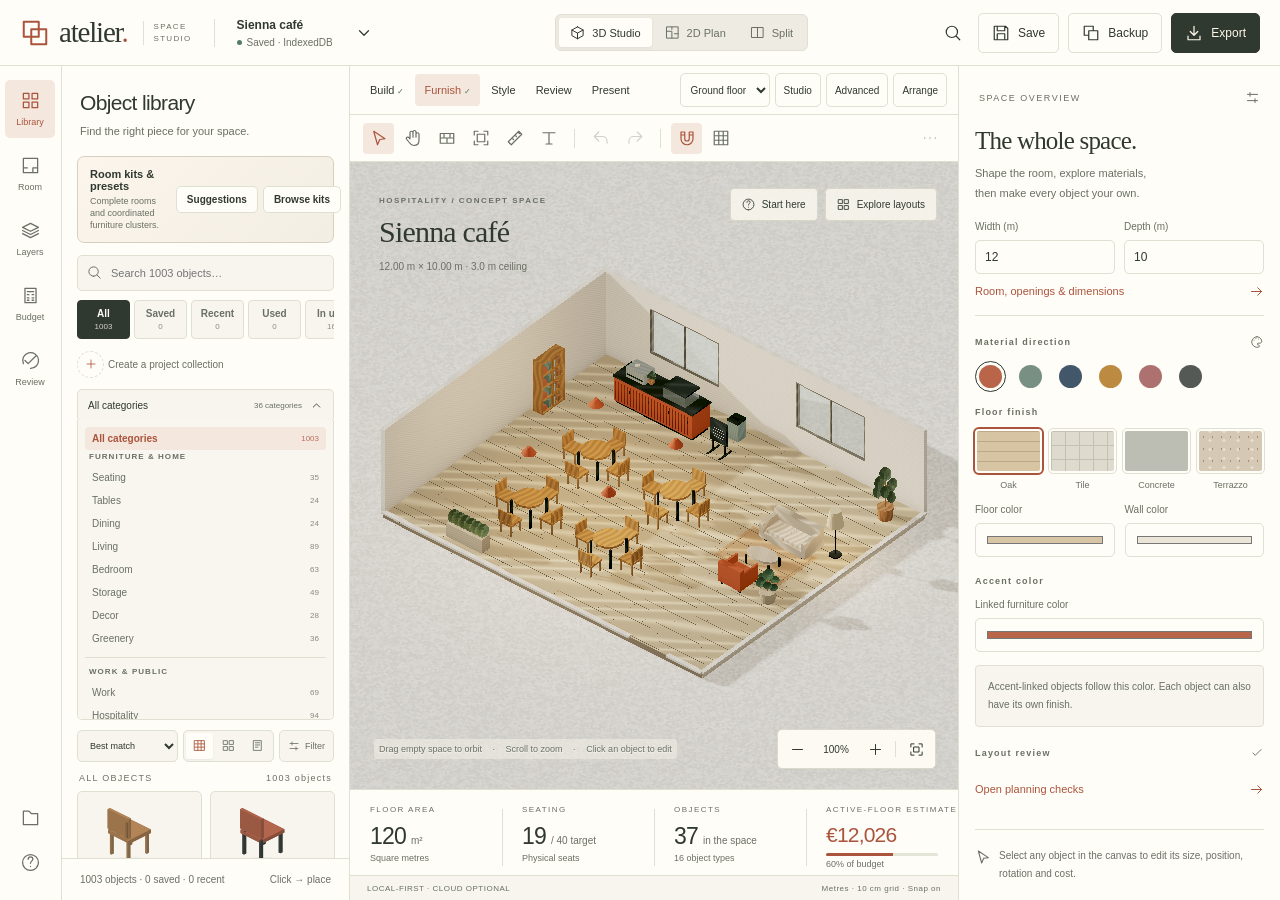
